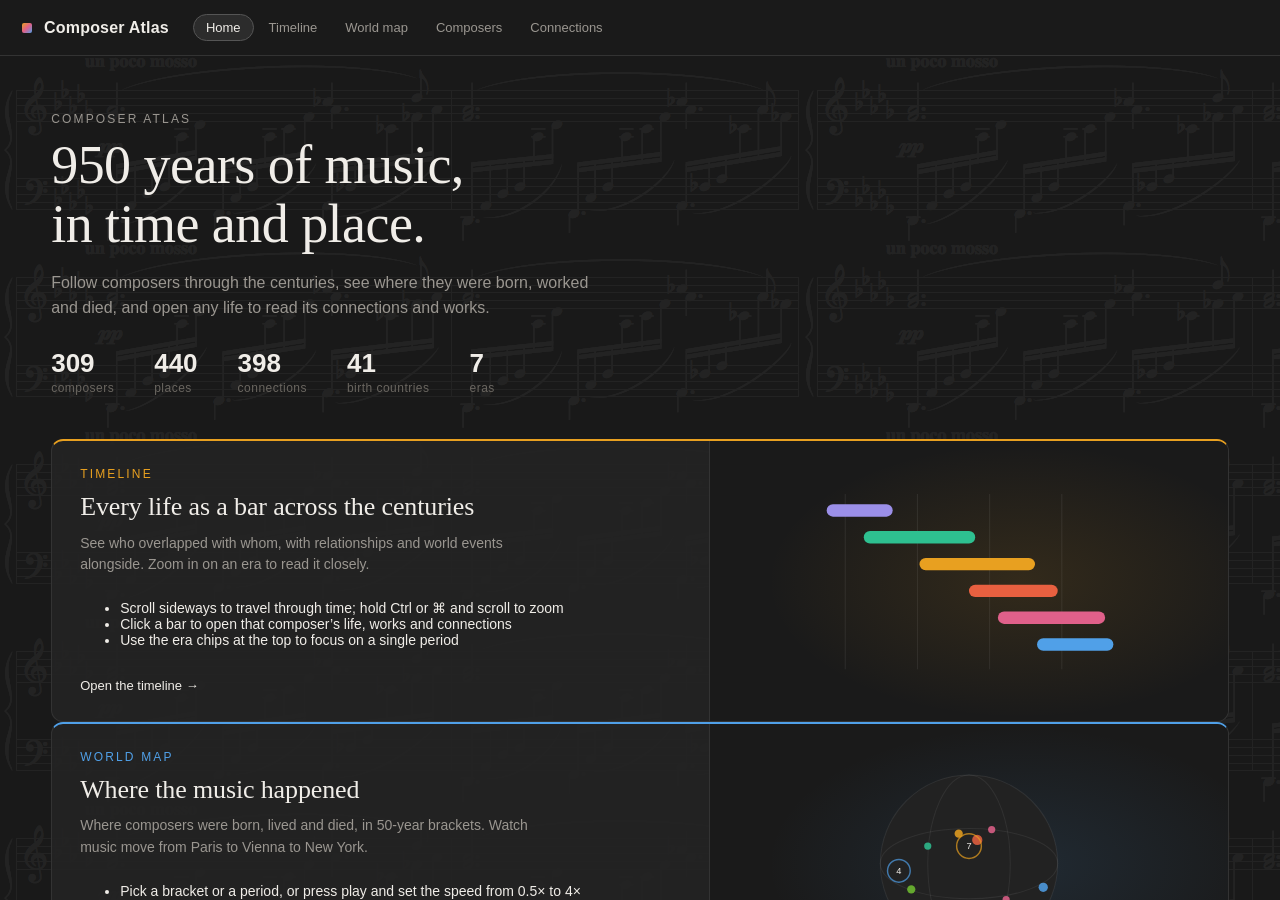
==== composer-atlas.html @ 07aa5b63 "Portraits: keep paintings/engravings (born before 1810) in colour, B&W only for photographs Co-Autho" ====
<!doctype html>
<html lang="en">
<head>
  <meta charset="utf-8" />
  <meta name="viewport" content="width=device-width, initial-scale=1" />
  <title>Composer Atlas</title>
  
  
<style>
/* required styles */

.leaflet-pane,
.leaflet-tile,
.leaflet-marker-icon,
.leaflet-marker-shadow,
.leaflet-tile-container,
.leaflet-pane > svg,
.leaflet-pane > canvas,
.leaflet-zoom-box,
.leaflet-image-layer,
.leaflet-layer {
	position: absolute;
	left: 0;
	top: 0;
	}
.leaflet-container {
	overflow: hidden;
	}
.leaflet-tile,
.leaflet-marker-icon,
.leaflet-marker-shadow {
	-webkit-user-select: none;
	   -moz-user-select: none;
	        user-select: none;
	  -webkit-user-drag: none;
	}
/* Prevents IE11 from highlighting tiles in blue */
.leaflet-tile::selection {
	background: transparent;
}
/* Safari renders non-retina tile on retina better with this, but Chrome is worse */
.leaflet-safari .leaflet-tile {
	image-rendering: -webkit-optimize-contrast;
	}
/* hack that prevents hw layers "stretching" when loading new tiles */
.leaflet-safari .leaflet-tile-container {
	width: 1600px;
	height: 1600px;
	-webkit-transform-origin: 0 0;
	}
.leaflet-marker-icon,
.leaflet-marker-shadow {
	display: block;
	}
/* .leaflet-container svg: reset svg max-width decleration shipped in Joomla! (joomla.org) 3.x */
/* .leaflet-container img: map is broken in FF if you have max-width: 100% on tiles */
.leaflet-container .leaflet-overlay-pane svg {
	max-width: none !important;
	max-height: none !important;
	}
.leaflet-container .leaflet-marker-pane img,
.leaflet-container .leaflet-shadow-pane img,
.leaflet-container .leaflet-tile-pane img,
.leaflet-container img.leaflet-image-layer,
.leaflet-container .leaflet-tile {
	max-width: none !important;
	max-height: none !important;
	width: auto;
	padding: 0;
	}

.leaflet-container img.leaflet-tile {
	/* See: https://bugs.chromium.org/p/chromium/issues/detail?id=600120 */
	mix-blend-mode: plus-lighter;
}

.leaflet-container.leaflet-touch-zoom {
	-ms-touch-action: pan-x pan-y;
	touch-action: pan-x pan-y;
	}
.leaflet-container.leaflet-touch-drag {
	-ms-touch-action: pinch-zoom;
	/* Fallback for FF which doesn't support pinch-zoom */
	touch-action: none;
	touch-action: pinch-zoom;
}
.leaflet-container.leaflet-touch-drag.leaflet-touch-zoom {
	-ms-touch-action: none;
	touch-action: none;
}
.leaflet-container {
	-webkit-tap-highlight-color: transparent;
}
.leaflet-container a {
	-webkit-tap-highlight-color: rgba(51, 181, 229, 0.4);
}
.leaflet-tile {
	filter: inherit;
	visibility: hidden;
	}
.leaflet-tile-loaded {
	visibility: inherit;
	}
.leaflet-zoom-box {
	width: 0;
	height: 0;
	-moz-box-sizing: border-box;
	     box-sizing: border-box;
	z-index: 800;
	}
/* workaround for https://bugzilla.mozilla.org/show_bug.cgi?id=888319 */
.leaflet-overlay-pane svg {
	-moz-user-select: none;
	}

.leaflet-pane         { z-index: 400; }

.leaflet-tile-pane    { z-index: 200; }
.leaflet-overlay-pane { z-index: 400; }
.leaflet-shadow-pane  { z-index: 500; }
.leaflet-marker-pane  { z-index: 600; }
.leaflet-tooltip-pane   { z-index: 650; }
.leaflet-popup-pane   { z-index: 700; }

.leaflet-map-pane canvas { z-index: 100; }
.leaflet-map-pane svg    { z-index: 200; }

.leaflet-vml-shape {
	width: 1px;
	height: 1px;
	}
.lvml {
	behavior: url(#default#VML);
	display: inline-block;
	position: absolute;
	}


/* control positioning */

.leaflet-control {
	position: relative;
	z-index: 800;
	pointer-events: visiblePainted; /* IE 9-10 doesn't have auto */
	pointer-events: auto;
	}
.leaflet-top,
.leaflet-bottom {
	position: absolute;
	z-index: 1000;
	pointer-events: none;
	}
.leaflet-top {
	top: 0;
	}
.leaflet-right {
	right: 0;
	}
.leaflet-bottom {
	bottom: 0;
	}
.leaflet-left {
	left: 0;
	}
.leaflet-control {
	float: left;
	clear: both;
	}
.leaflet-right .leaflet-control {
	float: right;
	}
.leaflet-top .leaflet-control {
	margin-top: 10px;
	}
.leaflet-bottom .leaflet-control {
	margin-bottom: 10px;
	}
.leaflet-left .leaflet-control {
	margin-left: 10px;
	}
.leaflet-right .leaflet-control {
	margin-right: 10px;
	}


/* zoom and fade animations */

.leaflet-fade-anim .leaflet-popup {
	opacity: 0;
	-webkit-transition: opacity 0.2s linear;
	   -moz-transition: opacity 0.2s linear;
	        transition: opacity 0.2s linear;
	}
.leaflet-fade-anim .leaflet-map-pane .leaflet-popup {
	opacity: 1;
	}
.leaflet-zoom-animated {
	-webkit-transform-origin: 0 0;
	    -ms-transform-origin: 0 0;
	        transform-origin: 0 0;
	}
svg.leaflet-zoom-animated {
	will-change: transform;
}

.leaflet-zoom-anim .leaflet-zoom-animated {
	-webkit-transition: -webkit-transform 0.25s cubic-bezier(0,0,0.25,1);
	   -moz-transition:    -moz-transform 0.25s cubic-bezier(0,0,0.25,1);
	        transition:         transform 0.25s cubic-bezier(0,0,0.25,1);
	}
.leaflet-zoom-anim .leaflet-tile,
.leaflet-pan-anim .leaflet-tile {
	-webkit-transition: none;
	   -moz-transition: none;
	        transition: none;
	}

.leaflet-zoom-anim .leaflet-zoom-hide {
	visibility: hidden;
	}


/* cursors */

.leaflet-interactive {
	cursor: pointer;
	}
.leaflet-grab {
	cursor: -webkit-grab;
	cursor:    -moz-grab;
	cursor:         grab;
	}
.leaflet-crosshair,
.leaflet-crosshair .leaflet-interactive {
	cursor: crosshair;
	}
.leaflet-popup-pane,
.leaflet-control {
	cursor: auto;
	}
.leaflet-dragging .leaflet-grab,
.leaflet-dragging .leaflet-grab .leaflet-interactive,
.leaflet-dragging .leaflet-marker-draggable {
	cursor: move;
	cursor: -webkit-grabbing;
	cursor:    -moz-grabbing;
	cursor:         grabbing;
	}

/* marker & overlays interactivity */
.leaflet-marker-icon,
.leaflet-marker-shadow,
.leaflet-image-layer,
.leaflet-pane > svg path,
.leaflet-tile-container {
	pointer-events: none;
	}

.leaflet-marker-icon.leaflet-interactive,
.leaflet-image-layer.leaflet-interactive,
.leaflet-pane > svg path.leaflet-interactive,
svg.leaflet-image-layer.leaflet-interactive path {
	pointer-events: visiblePainted; /* IE 9-10 doesn't have auto */
	pointer-events: auto;
	}

/* visual tweaks */

.leaflet-container {
	background: #ddd;
	outline-offset: 1px;
	}
.leaflet-container a {
	color: #0078A8;
	}
.leaflet-zoom-box {
	border: 2px dotted #38f;
	background: rgba(255,255,255,0.5);
	}


/* general typography */
.leaflet-container {
	font-family: "Helvetica Neue", Arial, Helvetica, sans-serif;
	font-size: 12px;
	font-size: 0.75rem;
	line-height: 1.5;
	}


/* general toolbar styles */

.leaflet-bar {
	box-shadow: 0 1px 5px rgba(0,0,0,0.65);
	border-radius: 4px;
	}
.leaflet-bar a {
	background-color: #fff;
	border-bottom: 1px solid #ccc;
	width: 26px;
	height: 26px;
	line-height: 26px;
	display: block;
	text-align: center;
	text-decoration: none;
	color: black;
	}
.leaflet-bar a,
.leaflet-control-layers-toggle {
	background-position: 50% 50%;
	background-repeat: no-repeat;
	display: block;
	}
.leaflet-bar a:hover,
.leaflet-bar a:focus {
	background-color: #f4f4f4;
	}
.leaflet-bar a:first-child {
	border-top-left-radius: 4px;
	border-top-right-radius: 4px;
	}
.leaflet-bar a:last-child {
	border-bottom-left-radius: 4px;
	border-bottom-right-radius: 4px;
	border-bottom: none;
	}
.leaflet-bar a.leaflet-disabled {
	cursor: default;
	background-color: #f4f4f4;
	color: #bbb;
	}

.leaflet-touch .leaflet-bar a {
	width: 30px;
	height: 30px;
	line-height: 30px;
	}
.leaflet-touch .leaflet-bar a:first-child {
	border-top-left-radius: 2px;
	border-top-right-radius: 2px;
	}
.leaflet-touch .leaflet-bar a:last-child {
	border-bottom-left-radius: 2px;
	border-bottom-right-radius: 2px;
	}

/* zoom control */

.leaflet-control-zoom-in,
.leaflet-control-zoom-out {
	font: bold 18px 'Lucida Console', Monaco, monospace;
	text-indent: 1px;
	}

.leaflet-touch .leaflet-control-zoom-in, .leaflet-touch .leaflet-control-zoom-out  {
	font-size: 22px;
	}


/* layers control */

.leaflet-control-layers {
	box-shadow: 0 1px 5px rgba(0,0,0,0.4);
	background: #fff;
	border-radius: 5px;
	}
.leaflet-control-layers-toggle {
	background-image: url(images/layers.png);
	width: 36px;
	height: 36px;
	}
.leaflet-retina .leaflet-control-layers-toggle {
	background-image: url(images/layers-2x.png);
	background-size: 26px 26px;
	}
.leaflet-touch .leaflet-control-layers-toggle {
	width: 44px;
	height: 44px;
	}
.leaflet-control-layers .leaflet-control-layers-list,
.leaflet-control-layers-expanded .leaflet-control-layers-toggle {
	display: none;
	}
.leaflet-control-layers-expanded .leaflet-control-layers-list {
	display: block;
	position: relative;
	}
.leaflet-control-layers-expanded {
	padding: 6px 10px 6px 6px;
	color: #333;
	background: #fff;
	}
.leaflet-control-layers-scrollbar {
	overflow-y: scroll;
	overflow-x: hidden;
	padding-right: 5px;
	}
.leaflet-control-layers-selector {
	margin-top: 2px;
	position: relative;
	top: 1px;
	}
.leaflet-control-layers label {
	display: block;
	font-size: 13px;
	font-size: 1.08333em;
	}
.leaflet-control-layers-separator {
	height: 0;
	border-top: 1px solid #ddd;
	margin: 5px -10px 5px -6px;
	}

/* Default icon URLs */
.leaflet-default-icon-path { /* used only in path-guessing heuristic, see L.Icon.Default */
	background-image: url(images/marker-icon.png);
	}


/* attribution and scale controls */

.leaflet-container .leaflet-control-attribution {
	background: #fff;
	background: rgba(255, 255, 255, 0.8);
	margin: 0;
	}
.leaflet-control-attribution,
.leaflet-control-scale-line {
	padding: 0 5px;
	color: #333;
	line-height: 1.4;
	}
.leaflet-control-attribution a {
	text-decoration: none;
	}
.leaflet-control-attribution a:hover,
.leaflet-control-attribution a:focus {
	text-decoration: underline;
	}
.leaflet-attribution-flag {
	display: inline !important;
	vertical-align: baseline !important;
	width: 1em;
	height: 0.6669em;
	}
.leaflet-left .leaflet-control-scale {
	margin-left: 5px;
	}
.leaflet-bottom .leaflet-control-scale {
	margin-bottom: 5px;
	}
.leaflet-control-scale-line {
	border: 2px solid #777;
	border-top: none;
	line-height: 1.1;
	padding: 2px 5px 1px;
	white-space: nowrap;
	-moz-box-sizing: border-box;
	     box-sizing: border-box;
	background: rgba(255, 255, 255, 0.8);
	text-shadow: 1px 1px #fff;
	}
.leaflet-control-scale-line:not(:first-child) {
	border-top: 2px solid #777;
	border-bottom: none;
	margin-top: -2px;
	}
.leaflet-control-scale-line:not(:first-child):not(:last-child) {
	border-bottom: 2px solid #777;
	}

.leaflet-touch .leaflet-control-attribution,
.leaflet-touch .leaflet-control-layers,
.leaflet-touch .leaflet-bar {
	box-shadow: none;
	}
.leaflet-touch .leaflet-control-layers,
.leaflet-touch .leaflet-bar {
	border: 2px solid rgba(0,0,0,0.2);
	background-clip: padding-box;
	}


/* popup */

.leaflet-popup {
	position: absolute;
	text-align: center;
	margin-bottom: 20px;
	}
.leaflet-popup-content-wrapper {
	padding: 1px;
	text-align: left;
	border-radius: 12px;
	}
.leaflet-popup-content {
	margin: 13px 24px 13px 20px;
	line-height: 1.3;
	font-size: 13px;
	font-size: 1.08333em;
	min-height: 1px;
	}
.leaflet-popup-content p {
	margin: 17px 0;
	margin: 1.3em 0;
	}
.leaflet-popup-tip-container {
	width: 40px;
	height: 20px;
	position: absolute;
	left: 50%;
	margin-top: -1px;
	margin-left: -20px;
	overflow: hidden;
	pointer-events: none;
	}
.leaflet-popup-tip {
	width: 17px;
	height: 17px;
	padding: 1px;

	margin: -10px auto 0;
	pointer-events: auto;

	-webkit-transform: rotate(45deg);
	   -moz-transform: rotate(45deg);
	    -ms-transform: rotate(45deg);
	        transform: rotate(45deg);
	}
.leaflet-popup-content-wrapper,
.leaflet-popup-tip {
	background: white;
	color: #333;
	box-shadow: 0 3px 14px rgba(0,0,0,0.4);
	}
.leaflet-container a.leaflet-popup-close-button {
	position: absolute;
	top: 0;
	right: 0;
	border: none;
	text-align: center;
	width: 24px;
	height: 24px;
	font: 16px/24px Tahoma, Verdana, sans-serif;
	color: #757575;
	text-decoration: none;
	background: transparent;
	}
.leaflet-container a.leaflet-popup-close-button:hover,
.leaflet-container a.leaflet-popup-close-button:focus {
	color: #585858;
	}
.leaflet-popup-scrolled {
	overflow: auto;
	}

.leaflet-oldie .leaflet-popup-content-wrapper {
	-ms-zoom: 1;
	}
.leaflet-oldie .leaflet-popup-tip {
	width: 24px;
	margin: 0 auto;

	-ms-filter: "progid:DXImageTransform.Microsoft.Matrix(M11=0.70710678, M12=0.70710678, M21=-0.70710678, M22=0.70710678)";
	filter: progid:DXImageTransform.Microsoft.Matrix(M11=0.70710678, M12=0.70710678, M21=-0.70710678, M22=0.70710678);
	}

.leaflet-oldie .leaflet-control-zoom,
.leaflet-oldie .leaflet-control-layers,
.leaflet-oldie .leaflet-popup-content-wrapper,
.leaflet-oldie .leaflet-popup-tip {
	border: 1px solid #999;
	}


/* div icon */

.leaflet-div-icon {
	background: #fff;
	border: 1px solid #666;
	}


/* Tooltip */
/* Base styles for the element that has a tooltip */
.leaflet-tooltip {
	position: absolute;
	padding: 6px;
	background-color: #fff;
	border: 1px solid #fff;
	border-radius: 3px;
	color: #222;
	white-space: nowrap;
	-webkit-user-select: none;
	-moz-user-select: none;
	-ms-user-select: none;
	user-select: none;
	pointer-events: none;
	box-shadow: 0 1px 3px rgba(0,0,0,0.4);
	}
.leaflet-tooltip.leaflet-interactive {
	cursor: pointer;
	pointer-events: auto;
	}
.leaflet-tooltip-top:before,
.leaflet-tooltip-bottom:before,
.leaflet-tooltip-left:before,
.leaflet-tooltip-right:before {
	position: absolute;
	pointer-events: none;
	border: 6px solid transparent;
	background: transparent;
	content: "";
	}

/* Directions */

.leaflet-tooltip-bottom {
	margin-top: 6px;
}
.leaflet-tooltip-top {
	margin-top: -6px;
}
.leaflet-tooltip-bottom:before,
.leaflet-tooltip-top:before {
	left: 50%;
	margin-left: -6px;
	}
.leaflet-tooltip-top:before {
	bottom: 0;
	margin-bottom: -12px;
	border-top-color: #fff;
	}
.leaflet-tooltip-bottom:before {
	top: 0;
	margin-top: -12px;
	margin-left: -6px;
	border-bottom-color: #fff;
	}
.leaflet-tooltip-left {
	margin-left: -6px;
}
.leaflet-tooltip-right {
	margin-left: 6px;
}
.leaflet-tooltip-left:before,
.leaflet-tooltip-right:before {
	top: 50%;
	margin-top: -6px;
	}
.leaflet-tooltip-left:before {
	right: 0;
	margin-right: -12px;
	border-left-color: #fff;
	}
.leaflet-tooltip-right:before {
	left: 0;
	margin-left: -12px;
	border-right-color: #fff;
	}

/* Printing */

@media print {
	/* Prevent printers from removing background-images of controls. */
	.leaflet-control {
		-webkit-print-color-adjust: exact;
		print-color-adjust: exact;
		}
	}

</style>
<style>
:root {
  /* Paper / engraved-score texture first used by the timeline; shared by every view. */
  --paper-bg: url("data:image/svg+xml;utf8,%3Csvg xmlns%3D%22http%3A%2F%2Fwww.w3.org%2F2000%2Fsvg%22 width%3D%22801%22 height%3D%22187%22 viewBox%3D%220 0 801 187%22%3E%3Cdefs%3E%3Cfilter id%3D%22d%22 x%3D%220%22 y%3D%220%22 width%3D%22100%25%22 height%3D%22100%25%22%3E%3CfeColorMatrix type%3D%22matrix%22 values%3D%22-1 0 0 0 1  0 -1 0 0 1  0 0 -1 0 1  0 0 0 0.04 0%22%2F%3E%3C%2Ffilter%3E%3C%2Fdefs%3E%3Cimage href%3D%22data%3Aimage%2Fpng%3Bbase64%2CiVBORw0KGgoAAAANSUhEUgAAAyEAAAC7CAIAAAD9mQYcAAAACXBIWXMAAAsTAAALEwEAmpwYAAAAB3RJTUUH1wQPBDEIoYMX%2FQAAIABJREFUeNrsnXlcU2fWxw%2BahICEfd93ASEoqFin2gb3pUat1lax1ZkWbGdGYaatpa22g1Mt1qliawu282IVrJZqhWmLVQFFrSsoSSHs%2B74ESIAEEsj7x4XrNRtJCBDg%2Bf6Rz83N3XLy3JPfPc95zqMnkUgAgUAgEAgEAqFVpiETjBJioVCs2xcoForFOnEQBAKBQCCQxpps8H98f%2Fv2iKioiIiIw5lCcdmB9esjoqKiIrZHHb4sJHwadTgtNzMhVE9PT08vcP37uS3SukJYlrZ9%2FfaoqKiIiIgDCafeX69HNjAg6wUe%2BJH95GRlmVHrA%2FUGD3LgZr3wye5VNw9sxz%2BKSmO3DLuL7FeIOpyWe%2FMUdpF6oe%2Fntovrh94Gbj%2FMbn%2ByS2ZCVKAemWxAJusFvn%2Fq3tBBhfdOvY%2Ftrbc%2BYntgYAKbr2ClkoMgEAgEAoEAAADJ1KY5J5GOGYIRz5NI6u7ib%2BO4EkkzK5lOsBWTMfQuLEUgdSARNyM%2BHN%2BSERMXzRxcjkwtlUgkPFYi9jbubnNddiwAANBTSgUSiYTHScY%2BSmRVZsdiu0WWipTtQoTLSnnqIpnEd4S3g9fMTQzDPohvFlTGMgAA6JGpAomkMj0SAOiRKc285oy4MACIy%2BHKXankIAgEAoFAIDCmusaSCFhhQxqL%2B%2FRbnkQikfDiGTAkbkQSUQ6TuLHUkTiJQwIrXSKRSOrSh9RNdKWkLob%2BRLpJJM2xdPw4Q8vMeIFEUpmCCTXGXZ6SXaTgxQ1eJDOjTiKRlA5pPWZGnUQieuoLNmfEYO9i73IlEgl3ULpB3F1uTjwTAIAZy%2BFJJBJJMgNiFKxUchB0RyEQCAQCgYHysUT4Eunptxj6xoMay92BBGKgPbXx0wcS9WILxtbWAADm1kMaq6CxmPUja%2FB4AABAtXYDAICsdE7Bnb0sAABm6DwqgMuKqOS42PjUuGC%2Bwl2K%2BdKnNsYukrl%2Bnj0AWD%2FDJLwluS5h4tcszrn2I7ZMJQMAkExNsLeX7hUDdvmpe32N9SIO%2FxiUxNsXYiZvJU3ZQRAIBAKBQAAAynlXGb6M%2BlIMpkuoXri4EfG5g3rJy8LgqU1pFFHX0yt8tu5%2BN2JdgICncBdDsoLz8nqVvQUAEHDbBpcsDZ86qjGQ%2Fdb8Ge9lPLl3s68DM61MKG9lh5KDoIaCQCAQCATSWKMNt7hicGkAj3qVtAmelm58wWBUKvW%2F11oIH5DJCnfpEWl8SWQKDCq31h6B9IfWjOt1OXGRjKH3Wccu5MlbWaDsIAgEAoFAIJDGAgAQwaDGGQrCDL3VVxaTMVZ6TGzX9uq7mBShL%2FSdFRQ%2BtOPTnYxuzv4LB%2FOlWHsTbw6qrPbCe5WGdEW7WBqodlVy3lLnLAsfusanjupmTzppbPxZmdfuo5m8ursxTACArLKSE3JWNvspPIgJuqMQCAQCgcAgTXUD0NxC6ZDKAkj96vhZC%2Fhhcyq2PjXjCnv5OseajMH30C0GEHcPKrCK5mYx0BQYL3XXvh9n74fUj7IAACDmaJgVyT4qOfzktpOQev5BS0SoKOtoKgBAdPo7Hkb2UXHMpD2pALB3sXVvcqovP2vzrmPJpQKFu0idl19yB7vI1FsF7REhBnV5%2BFt%2BRAi5cujTwjoh%2BKyNCoeTJwHOX3oQERB6%2B%2Fvz2DW%2Bs8ntChP2LN7PrDsUYh%2ByfCFzf2pq2HN0iyZ4W3rlHL%2B1%2FgoO4jE1G5FEIunr6xOJRNgrEXxNf3%2F%2FgDwkEgm2AABYiYxp06ZJvWILJBKJrBQDAwMSiYScGgKBQOgIepIpX%2Be9KvO465I92DKDSc9KZQGdEbbAwdBx7dycl8OHNBY9PHYbJO89OdhNBsxE3qUdNKLUYScY03dJHTwyMefojiAAABDnnj0UvG0%2F%2FlFsKufddT4AACDMPL5nyZ6TQ58wU1iJmwLMlO7y5LSn1hvvJFzkXyB5z9BFSr0dvOb23Pd3Bh9KBaADsADCYjlfvetD4yeEGu%2FKenJcenh82omtl5fLroxwIQHIP8gE%2B%2Bn7%2Bvp4PF5nZyefz%2B%2Fu7u7q6pJ9xRZ6enqEQqFAIBAKhbILvb29OvKNpk%2BfbmBgYGBgQKVS8VdsYcaMGTQajUajGRkZ4a%2F4grGxsZmZmZmZmaGhIXKLCAQCgTSW9hC2VzXxDI1trMyownY%2ByYymQTQA11hhiawzYY5VdTyysY29GVX6RHVcMZDMHVykPhHzW%2BqaeWBgbGNvRVVtl5HQXl%2FFFYhJBuYu9maD52lpASsrEr%2B9mcsTkY2x9XJXKjnI%2BNLf39%2FR0dHW1sZ9mk4CmKjCEAoVVk4lkUhGRkYzZsyYMWOGkZGRoaEhUbXIvurr65PJZAqFQqFQsAXiK4VCIZFI06ZNmz59OvaKL%2BCvenp6WEhM0Wt%2Ff39%2Ff794CKllkUjUqxhMDnZ3d2N6sXsI4rJYLAYACoViRsDU1NTMzMzCwsLa2tra2trKygp7tbCwmDYNZXMiEAgE0lhjo9MKTxn47gQAZjzrUkQAMoh24fP5LS0tLS0tzc3NUq%2B4qOrs7JRqzyQSydTU1MTExNjYWNGrsbGxkZERpqjwVwqFMtUs3N3dTRSgxGVMuRLp6uqysLDAJJednZ2dnZ29vb2dnZ2Dg4Ojo6ODg4O%2Bvj5qtAgEYoqDsje0pbBarqRdwhZTv%2Fr%2B3krHEBczZBXVEYvFjY2NDfJobm5ubm4mxpymT59uYWFhaWlpZWVlZWXl4uKCBV3Mzc2lXo2NjZFtVQQL2tnZ2an4e%2BF6C%2FuBmpqaSkpKmpqaGhoaGhsbxWKxtbW1s7Ozi4uLi4uLq6urq6uru7u7ick4DYwQt%2BSyePQgD%2BTyEAjEmIHiWFqSWGWXow%2F%2FZu5oDgAg4NYaMI7sW0dDdnkagUBQW1tbMwS2XFtb29DQ0NraijdFMzMzW1tbW1tbGxsbW1tbrHMKU1TYq5mZGdazhtBl2tra6uvra4eoqampqqrq6uqiUCiOjo5eXl7eQ5iamo72xfBzDxsHA0%2FyLrorEQgE0liICUx7e3vFEJWVldXV1ZioamtrAwA9PT0rKyu8U8ne3t52CExUTcF%2BuimFRCJpaGioqKgoH4LP55PJZEtLSz8%2FP39%2F%2F4CAAHNzcy1rLHaCMf34sR8O7tnMRD8BAoFAGguh6%2FT19VVUVJSUlFQ8DY%2FH09PTs7W1xbqKnJycHIZwdHS0s7NDKgohS0dHR3FxcWFhYWFhIY%2FHI5PJNBotMDBwzpw57u7u2tBYu0Jeeefu2cPI1FNK0GODf%2FGxwDj4GtmSKyKRSCwW48vEGitSC4Nz0g1VWpEqvIItyFZdkVpDpVLxATQ4%2BFtUkwVpLMTkp7%2B%2Fv7KysqSkpLi4uGSIqqoqAHBycnJ1dXV5GicnJ5T1jBghQqGwoKCAzWbX1taSSCQKheLl5bVgwQJLS0vNNBZAUA4vJwj1F040BgYGiKODOzo6iMtSlVaICz09Par%2Fx2HSR%2BoVGxGspHCdnp4eUXLJvmLDfjHRRnxV%2FcL09fXx4TiyC8bGxtjIHhz8LXLCSGMhdBE%2Bn19YWMgZorCwsLy8nEwmu7u7ezyNi4sLmYymKUSMEZWVlTk5OViUy8DAYO7cuS4uLupoLIDwZEHCVioypc7I6KamppaWltbW1jYFcLncrq4uqb8qfX194yGw4RqGhoZyFwwNDfX19bGYELYg9YqVVhn7WNHAwACmt7DqKlilPdlXrOqK3JIr2AKfz%2BfxeDwer7u7W8pKVCrV1NTU0tLSQgGWlpY2NjZjkBCJNBYCRQvY%2BUM0NjZ6eHh4E%2FD09FRxxBkCMTb09%2FezWKyGhgYKhaKvr%2B%2Fv729mZja8xgKITCk9OlXnJBh7GdHU1FRXV1dXV9ckj87OTlwNEEcEyw4QlgLlG8i1Nq63cDo6Orhcbnt7e3t7O7aAv%2FL5fEwA6Ovr28jDzs7O0dHR3t6eSkVPJUhjIVSmsbHx0aNHjx49YrFY2L%2BUt7e3n5%2Bfr6%2Bvj4%2BPr6%2Bvu7v79OnTkaEQE4ji4uKenh4KhUKj0ZycnJRoLAB6el3OSnuU46K1v%2Fb6%2BvrKysqamhpMTtXW1mKvDQ0NYrHYyMjI1tYWq7SCDRPGwUcNo3%2FxcXlK4XK5LUNg5QaJNDU1YSO%2BLSwsHB0dsVFKWFqto6MjlhaCfjid01jtZffulbQ70J8PsEe%2FzRhRU1OTk5Pz8OHDnJycgoICU1NTOp1Op9NnzZo1a9YsZ2dnVAoBMWkQiUTNzc1YT5CRkZE8jQXAiONm7kYl7NQFGxBaWVlZWVmJL1RXV5PJZCcnJ6wOLV6QFodGQxlwE%2FhuwisX1tfX42ULsbIsra2tNjY2bm5uWAE8fMHV1RXlkIyPxqq6fMB1FTYBXxiLdyYA3XqjQ0dHx%2F379%2B%2Fdu3fv3r2Kigo7O7vZs2fPmTMnMDDQx8cHjVJBTBHEYvFQaxevW%2F2Cq71Zb%2Fn3J7MAAMKTOQlbfZCJFNHS0lJUVFRUVIQNcCktLa2oqDA1NXV2dnZycsJfsQULCwtksSmIQCCoqanBqvPgr9XV1XV1dVZWVl5eXp6enl5eXjNnzpw5c6arq%2BsUnIBrTDWWuCqN7PqkOA0j9m7muyGomWoFiURSVFR0%2B%2Fbt33%2F%2Fvbi4mEajBQUFBQcHBwcHOzs7I%2FsgEJs3bw4JCXn77Uh22iE6cz8AI6M5M9QKGQYAoKamJj8%2Fv2CI2tpaMzMzDw8PT09PDw8PNzc3d3d3Z2dnlAWFUPH%2FqLGxESvlU15eXlpaWlpaWltbS6PRfH19Z82a5efn5%2Bfn5%2B3tPelb1FhqrJbjodZ7sohrwnJ4ZzQbRy0s%2BzHE8%2FZ5wVGfKdzf2N%2Ff%2F%2Fjx4%2Bzs7Hv37nV3d3t6eoaEhMyfP3%2FkxYQQiMmrsd4GgKq0912Zhxgx2Zn7Fk1BU%2FT09LBYrMePH7NYrPz8fD6fb29v7%2B3tjcUbvL297e3tUYNBaB0%2Bn19cXFxcXIyFSMvKygDAy8srICAgMDBw9uzZk29k1dhprPrL7zusOiS1MiyZc0ajcD2ffdyYfukuLzNkivU2SiQSNpudmZnJZrMHBgb8%2Ff0XLlwYFBSE6qAgEKprLAD%2Bqe3GO5PCWIIzAVPgOa2rqys3NxfLyORyuRQKBcvF9PPz8%2FHxMTAwQM0DMS4MDAxUVlYWFBTk5%2Bez2eyWlhYDA4NZs2bNmzdv3rx5Dg4Oo3XisZrAdMw0VvvxUHM8iEVnhrlVJKWyAMKSBWc0qVXDZycY08%2Fn8DJ1uZxgXV3djBkztFJ6pKmp6cqVKywWSywW%2B%2Fj4LF682NfXF92fiGHB4vPjNhOz7mosEBaeNfDdFpNRty90nGM2XC63t7dXu0%2FwAwMDHA7nzp07ubm5XV1dVCo1ICBgzpw5dDodTZSOkNYbYnFZWdnMmTN15GKKiooePXr0%2BPHjxsZGCoXi7e39zDPPzJs3z9DQUGuO8ca%2FnJ7v5UkOjraCGKPcZ3HVTVxghSfmJOwIAvHH7wd7Hkp6UJm41WeSZmBHRESsWrXqr3%2F9q2a7SySSBw8e3Lx5UyAQmJubMxiM7du3I3eAUIvXX399w4YNERERyBRSUH1eSGTCzmus6NBxruLw7bff5uTknD9%2FfoTH6evre%2FDgwe3bt1tbW8VisZeX19y5c1999VWURIUYNhzg4%2BOjI4WcSCQSFmQNCwvD1pSXlz98%2BPDf%2F%2F53X1%2BfgYFBcHDws88%2Bq8FkD0QuZpYAXKkUHhztMPYY%2BZbS278MKayUuB1BAAAkj1feYh7aldfCB5%2FRH0I9gfK3%2Bvr6srKyKisrxWLx7Nmz9%2BzZg4YBIhCjAG35nyOByWo%2FuHLiJr4PDAzk5OTcu3evp6dHT09v9uzZERERKGyJmEy4u7u7u7u%2F9NJLACAWi9lsdkpKSmdnJza51vPPP69pcZCWLy8Wjvbg4rH58xZX%2FlECAAD09I824SKHrE8DSH1U0b7IbNRFlqinngV5nSIAXdVYIpEoOzuby%2BUCwLPPPrtixQp0ayEQo4r1XAbAsXL%2Bu1YTLa2zsbHx1q1b3d3dYrGYTqfv2rULPYkhpgIkEmnOnDlz5szB3lZVVf38889CoZBCofj5%2BeHrVeTktk8iXjgzqhlHY3NbCqoKsIo0%2B5YSMh96ePwx%2FGn0AUAHa6JJJJLHjx%2B3t7cDwIIFC2bMmIHuIgRijPy1fWDkhLpgrKpCb2%2Bvubk5k8lEZR4RUxys1jy2XFpampaWRiaTaTRaSEiIandHUvDbq0Z1AtMxevTBxrxFb1j45HziwoQ9qSM8rGgiN47m5uampqa%2Bvj4%2FPz80rgeBGA%2FM3RjG3WJdv8ry8vKOjo7e3l4PDw8%2FPz%2F0syEQsnh6enp6egJAX1%2Ffo0eP9PT0qFSqj4%2FPMGLr5LboZSGjN4HpWIaX6Yvp1vgb9n8%2FOQkAAMaGml1DL4CXJQ2ELVUljTwgG3r5eEyIIdgDAwOtra1CodDExCQgIADdGAgVQTXhRuXxry31dnF7aIguTquDzekrFAodHBxQ0TsE8hIqQqFQ5s%2Bfjy1XVFRMmzbNwMDA2tpa0fbHNm9cMWoTmI6pxrI2HzyduCotbFcSAACE0V016ws1BjjpGVoCWUPjFRkxnF%2F36XjD6uvr6%2BvrU%2FJjIxCK0P2cwolIL9ADnXQuG0ssFguFQiqViuosIJCXGAlubm74E4u%2Bvr6CQpKsVWFfjdIEpsPXx5JIJD09PXieEJo8GIFAIBAIBEK5dgKA4SdoPHPmjFgsltpTTbjxDABGPE8ikUjq4hhPDkWPTpdoBI8VDwCRyRyJRJQaSR88XFiyQNn2jLs8yViyZs2aL7%2F8UoJAaAOsDeeo2YZXrFgRHx%2BPrCeRSDZt2vTZZ589tUrECQNmjjbcgkaOcZDY2NiXXnoJ%2FUCI8fISlZWVI2nAE5GEhITly5djXoCVGgMAAIyMZq0dHxc5w2gsPp9%2F9OjREVdbMZu9kg5AM4D2hPUOxCkLo159ftidhWU%2FBupFFQplP6FvXOUDQPIOHNRYjAAnqpI%2BgaH8LTabzS4sEyKZjUBMbcR1uUn0UC8asgQCMWUhBazbV5kaDZD17%2Fib2j%2B68o8PHjy4du3akZ%2FG0IQOWdvIgQAswlpm%2FIsq5E8p7mC2mEECAGipqcPeB7ormRNjQuZvIRCIkYioljJOYVWLCPqA7NDbL%2F0xJzUWtiUiiYVATHFc1kUnhh3auf8k%2B51F2q38rkxjNTc3nzp1qqCgYOSnsXDxBnhaYAEkHtiqmndTXNqKDNB%2B8z%2F7szDF9v6wwy%2BzshgMelYWCwAga%2F8n5zaf2eGDmhcCMfnUVWFm0idRO5Oe8jkmNDc68b0r83yluScyFgIx5aG9%2FEHyzqRtl36PDdDqBKbK%2Bgo%2F%2FfTTF1980WzERdjZP77vsGq%2F1EpGbPaOgBE%2BQDqImtgHnl%2BcCkCPTG6%2BFKF0QoxeAIhM5mRm5uD5W0kZuajHEDGxECETDI8wLSrYd4mUwAKAzrOfXy0kJJfSXHxcaKg8OgJ5CcTgBKb7r7G0Wy9PocZqa2uLj48f8VSy%2FLT3Q%2BmbD0mvpscmvbtoZEfWB0ha4Erfz4KYVE7e0a2YwFKcvAVq5m8hELoGyilUiaq0aOYxloIPOzoFyEII5CUQstCW%2FzkSDrHatXpQhc9wJ0%2BedHNzG1GRTHHV8U2u8mq5h929%2Fu5Ig3EiHgAAPTw7LW6RyxOlpLQ6iFr5WwiErqFiTuFTSUh9A1PMSOKyg8xjij92R7PPIJCXkPISpjaoDBvAKE1gKnfYoUgkcnBw%2BPDDD5WMSEQgEAgEAoFAKBJX8jXWL7%2F8AgBZWVkaloHhscLlnzSaI9Cw4IeKpa0UVQfhseIBwu5WsmLoAFj%2BFqqPhZh4lW%2BU1IQTPFkpzRKOaKpYSVCarNjphbMEo3VeQPWxEBPbS8DU8RJP18d6yn5xDGYGV5sOQX4%2B1pkzZygUyoIFCzRSby3HmfST0ivpYWEAUKNRLp5WOpg1yN9CIHQNhTmFSpOQ%2BFMnCYnqsSxW7p8IPTyjMi4AJWAikJeQjxlKVYShCUy1eEA5GksgEKSmpvr4%2BFCpmjik3IQ3iFVGAQCAmVp678zxDICkojoN5AzWwRxqYO1Kp9Ppvp4GoQfUVkV4%2FlalYN%2B6J%2FUanuRvIRATAAU5hcMkIdlNpSQkq3dvlSZGh%2BHvGWGRyRkcQV5CqAtSWAjkJRSxGKUqwihMYCpHY2VlZQkEAn9%2Ffw0OJ65KC94lleUefrf50joPKhhYMQHKWzWVyllZDMbQ82nW%2Fk%2FOFaq1t4GFd2R0cnNewiJpP6u4%[base64]%2BbNmwDg6Oio7rHEZRe3JT31s%2BXcOkh4fjTzWgNZD1gtQiGfzxeqV%2BdL9dJWqDoIYrIiP6cQpl4SEuriRyCQl9C6S2mrHoUJTKWS4bu6uqZPnw4A586dUz6bNAKBQCAQCARCkbiSjmOx2ez%2B%2Fn4AMDY2VlGWDdXUKo0mbBOZUop%2F0pyTzFB8HczYDIEq5RgEEgk3e7AnkhnfrHDjRGyTJ8lbAGGJHHVrPahJc0pMmJzvRvP%2B6Ciq3YDQDqLK9Mjo4WqODCUhSa3lZCSGST%2FC0pNZ3AlqCi3dtgqNqIG5QNXaDQp8hYl%2FqQC1ccQ4eolJ6Cjwii6%2FHPmLm3Sgjuw0e5GUS8nO51TytFPBQqFgOn36NLb%2B6tWr6rkSQc6TVCxGHP4bCzjJw8q9sETWcP5U1dJWw1UHke%2Bs747IWfOSn64GFhaTmFPZzMmIA4D1bx9%2BYqCUuMjwyJjEDB7yBIgx9C%2BKK%2BJEEiriTKT2OZoaS0Vzaaax5PuKf76xDgBi73KRo0DotqOYiI2z%2FYM5ivpBjX8RjJZLAUU1SD%2F66CPNNJaAk4hf%2BJCzkA5uKSFF8UMcHpoCgJhUjgrOl57NlUgkEk7i4PMiIzZb8fZxAOGlEomguZLFYrE4aj9M1qU%2F%2BYqM8DhW89ABmjNoAJv2Hpa1T1wOcp6IMaIyNVJJEBl%2FuphY7XP0NJaK5tJMYynyFbH73jABiMvhIkeB0GVHMREb5%2B0P5ij%2BXqb%2FrR91jSXdV9jc3IwtCATqFVkQiXqHIouxYSFm2GLZD4efmg56qP8uPJwptfvmL68oTIJXUNpKMWrNSziy4lviss9WYV8xLCWnLjNhd4AVFQD4ZZe3Wy%2FhA5hQyUMpdTx8J6FIDAjEGDBMRZwnI2hQ%2B1TLXJodXJGvOHfgm04AexMD9EMgdLnlT7zGKcx6%2FZNHij82GINEf2mN1dbWhi10dnZqdkTmX5YOKRrhvXS8Hgcj8W6lJDMnmQn0uJyEhEsiXmVKDEFpZebVKTKDwtJWSluETHUQZWhcfItfnwcAYfGVojObguwBAIT1Px7ebuy5KgkALGZ5WQ26ZVrQK8mRTOz5dUugGbqpEWPhYVSuiDMR26do%2FMylCYp9xSMAsJ7znAcVOQqELjuKCdc4OzKTOYo%2FpYb%2Bc6vd6LoUAJn49rp167D1iibag%2BHysWKy8XQpXvxQjnpG3WB3LiueAfR4PCCXHo1nwzO1EqZTd15CdfO3pL90aQoAJJaKJBKJRMTNTo4hdmgHLF6B5itEjGeGxThN3jf6fYUj7eLXurlguL5C5b4ieMVG1FwR4wXr6n8mpaMo%2FenPir%2BX74X2UXQpuEOQrtCHDSrUKI5Fxp7xTCjSx6RH7gq1H1xp68cAVm6dELC6WSujPqQfymIBAKSy6vhBPiMvTIFVB0kCgJhUjmp9i1jxLfAOpAOwQFnxLRkh7OIfDrDzjb82r7RI33voOuGj0L0XyOz%2FQ09ICI3D9y1lnMKqFhH0AdkhYB7Ws6QeVI9lbjOgolu2yYdnpE3oijhYF38JZA3N28WI4fy6T6aau3o2pHose84KbrSMirmU%2BAqP57e7GPeiFo8YL19BdlxA0gOxZLI5CuM%2F%2FRlA3r8w1fdIxu8bTUfdpciJY23YsAFb%2F%2Fe%2F%[base64]%2FE0AGOHbtWPzQGgWrLAMgvb5bZ283QQAvKUaN5CRXM7qQa9ZcPbRtKF8TGY5%2FZtyPIxconwJ8GQJqObyjM%2FfF4VETUgVOZfKTwEQqoSotmHmMp%2BLCiU6DxjTHOk%2FepNMOgeiicX0sLNhwdcynyFda2NiYAQ0OQkaNAjJ%2BvGD9HMQouggCVampKpVLHwaVI29Le3n7YOJZCaCGfJoenbju5i75%2FqeioBwkA7KPTM3IclqxyeIfFOxpAAwCaExN%2BLG8FwMb6cYtTAQAYcdt9xucPQIP8LQJPjceOHRwuBMAvu%2FyW5yo%2BwAtbtg82oMJzwZv3AACcPGZC56EpzhFym9Mo1g4YV57MMKi13A4FJVp01oaKfcVDQu0G5CgQU9NXjIKL0AmXIh3Hcnd3xxY6OztbWlrUvUafrUeSwwHgmOfOBGxnkn3oJW5ODPMY%2FdnjfAAAWnAog3X5MfaI1n7v%2FCEAAOah7UHj9MOqW3zraZTXbmDErZpjO9SAUNkbxHBPcqNaO2Cc0de%2B35dXokV3bajYV6QAACMOq92AHAViqvqKUXAROuBSpDXWzJkz8WUOh6P%2BNdK2JtTFhwGoMMvDAAAgAElEQVQk7bIOfP9evRAAwCxo3yWJ4N5b2JVYeC%2BArCo%2BALTc3L1gLwDEZn8TMk61NjQpvkVs6NymLIDEj%2F%2FiQgIQt988eyDQwGHz3iTs0%2Fi4nXi3Iyp7g1DhDqco%2Fiw86Z1QZCEC8rv4G9q7ddOGKvoK5CgQyFfolEtp7OgZkamlc8ZFIgODwcSor7%2F%2BWtPUTkF2%2FGBuZ2Rcain36Uyz0mQAiE8ZTHaPTi2dwDl1Ik44ADDCY2Ojpea9DovPQTmZCHVzNPXkPyuFZ1RqWK5lMOddJ7LUtTZVhZL5tZKSvnIx1NyGgznvIyiHg3wFYmx8hZOB1nzFk5z3yeIipHPeR%2BBSzp07qYGpQVF9LBKJFBQUdPv2bQAoKCjQVA9SF0Uk8JZuOfTPJYf2MI%2FtATozfFNokIelPr%2B1uSr%2FdwDYtXknAD0%2BOz1ikf0EFr4knxPNOY5v7Ny790lCHDM85s8Rr64LcpmqTwNaKOw0VbGaNm3awfAX9sanYu8ZYZGv74zYGOqDTPgUeBd%2FWpxMBNrYMSDo41C%2FnYeSdMuGyFcgd6FVX2E%2FK3CNAy0%2B9RbyFaPtUuxnBcYsC9DQpcjqr3%2F84x%2BDB2IwUH0sBAKBQCAQCLWQXx8LABYsWIAtsNlsFWWZulU94hnAiGehaC8q1oKQYvr06aWl2uw916m%2Bwru8UT9RUlLSn%2F70J413H8W%2BQgRyF1olJCTk3LlzWjmU7vQV3h2nvkIlnDt3LiQkRAOHgCFHYzEYjGnTpgFAa2trQ0PDKMg76uyVjKxbRUIkdCcRo1XYCTFJ6AXwsqSBsKWKzWazC8vQ7Y%2FcBXIXiEnvIuTUpLK0tJwzZ05OTg4AsFgsOzs7rZ%2FV0tEBkusF41gIA6FdJm9hpxHaBeWaDDFq04EhkLtAHgO5CF1lmty1y5cvxxYUdReq0WTkVXixDngWWJkV6El2sjCpCztp2PALM09tDyRbe9IXL1myZMmqJYvp1gaBZ9ntU7qhZGUxGEM9RFn7PzlXiCyG3AVyF6j9T2IXIV9jrVy5ElvIz8%2FX9Mj8tMPb9fT0yGS9wNCItKetQHP0o0NqbROqsDdZQMVanv4TSYsK9l2yM0m6M4S1jR5TOEVbfS8ARCZzMjNz8EScpIxcIbLYFGwKA3rIXSCPMUVchHyNtXDhQlNTUwD4448%2FNBRYUc8yh8rrsbJOMunmZwsJs28ZzHADKGxD83FNEqgeyxZayH0mDc%2BojAuYYt09KNdEUYRiFGcYREwcpjktVtBApqK7QO1%2FcrsI%2BXMEkkikFStWnD9%2FvqCgQCKR6OnpqXfU9sfHZMwRm%2FJ4675Fg29EwEPJWDrG7du3k5OTVdny1VdfxQefDmEV9OJ22uOHv90fnBtg4hZrYbPZX3%2F9tSpbrl%2B%2FHu9VB4CbN29%2B%2F%2F33MNB5I%2BGs4p1YR%2F7x1jtv7Jg%2Ff%2F7YfB0ymTx9%2BnTdMK2c6cDOnz9%2FIyttWItZkeH99993dHRE96mOcOHChYyMDFW2fPfdd11dXZ9eZwkAX0Ru%2FvuxlInuLq5cuXLp0iVVtnzzzTcDAgKIawoKCr788ktVPMafN76watWq0fsWenp6FAoFuYix01gAsHr16vPnz%2Ff09NTX1zs4OKh1UH5FQZasGXIK%2BLBosJ%2BdjHyUzkEmk2k0mopbyllLMfFftPrybZZQDCTS%2BMzcrp1bgkRS0Q76%2BvpPGYBCodFo4rZKJaV7rZ6d725Ok2%2FA0UHFP8KxamTS04HdvsQ2ELcPazEA0BmliBhs%2FCreJtgodVm27ov%2F22dnJ7q7UN0Osl8SczWqeIzRFkAzZ87s7OxELmJMNdayZcuwhfLycnU1llwYofPQDPK6zPz587UQXCGRqKSJbQdfX9%2FY2FgNdgwJCQkJCfm%2F%2F7yleJPwjKsJAVM3fusgamIfWDc4Hdi1o1utANavX78yoOfz%2F6Yji00s1q5du3btWuQunnvuueeee06zfb29vWNjY389%2FT5q%2F5PYRUxT9IGdnZ2%2Fvz8AlJWVqXtQAxPZ3BzGu5vwinPiyzE7s4D5rBea8RQx2agXmMwxlffBVM01wR%2F4AZIWuNL3syAmlZN3dCs%2BXTrVYxndBFkMMUXhTnN0NUTtf9K6CGUPEUuXLv3jjz%2BqqqrUPqjHwhg67B%2FKyGJExh15%2F60gK%2Bxc4nun%2FrrqECs85XwQimvpOqhYkQZ2mDFrBXO3O03n5ssbX5RNB2blE7p6ZkdDStYjZDHkK6aeHYwd6cEfMXynuseYpC5CmcYKCQkBgLa2NvUPa7%2Fveg73%2BWAs8Z3xp2fdqIL2FmFT%2BZ3Th5iHUoEenRq3yQe5JV32FIWZSZ9ESQ2UpSezrm8NMEN2GMYOZNqOg2d2xCRO9FwTLWJg4R0Znfz%2BwSfPpk9bzGjuypd%2FuHIfWQz5iqloB5IB8hiT1UUou9Lg4GAAaG%2FXqMCXWdDRPN72tLMJx77avzl4%2F5MmF5aY8cGOUCSwdBlhWlSIvIGyrG30mCDRUR8SsoMKdpj4uSbadDQuK48eHHYjZDHkK6awHaZ2%2B5%2BsLkLZ9Xp6etJoNA01FgAALWhdRMK6iDh%2BO58vEAEYGJibmaHwv64zfCUSGrLDFLIDAoHuEWQHhGZMU%2FKZnp6eq6trX1%2FfCM9BpZlZ2dvb29sjgaXLJCcn29vb29vb%2BCmbSuy3td72P%2FzwwyS2w5UrV1S0w4kTJ1CzQUxNPv74Y1XuEXt7%2B9zc3ElshxMnTqhohytXrqBmMwUZJu5mbW2NytJMEZYtW3bhwoWusrTl2z9VtI3nG5%2Bd3hns6ek5ie0wb968CxcudJelLRvODi4uLqjZIKYmO3fufN5HzHjlE%2BX3CAB4e3tPYjts2LBhlkWDKnbw8UEZMkhjyUClUo2MjJCZpgLW1tbW1tYxF5Q8kIVfPP63ST%2BW2MzM7Jlnnkm4kTjF7YBAKMHFxcVG7IfuEXt7e%2FN5yA4IhUxT%2FrFAILC1tUVmmjqQLTwDUXknALL1LI8ZyA4IhOIncI9lQchXAFA9li22RHZAaKSxGhoavLy8kJmmEkZ%2BS9cmRofh7xlhkckZHEFeQqjLlPIWNJfgBcgOCIRirPxXbdiwiD7l7xGr%2BVtfDw3yRr4CIYuyvsLe3t7S0tJ58%2BYhM00tUHmnwZvDENkBgVDuK%2BYs23QxM2eq3yMUU99nlmXcy0e%2BAqGGxsrOzp4xY8acOXOQmaZk00DFipAdEAh0jyA7IDRHWV%2FhuXPnNmzYQCaTkZkwhFWZUesD9fT09ALXn2XzAdozEw6sDwzU09MLjUgoEwKAMDMhKlBPT09Pb%2F37Z%2FkA%2FMLMAxGDmxzPrEI2RCAQCARiqghvRR80NzefO3fu5s2byEYY4vrLIa6rWAwGHYDFSt1GN94GAAB0Oh0Ask7u%2BmeQ167Of6%2Fam8Vk0FlZrNRD24wPDW0CAJC1Z8nOOdzMRWgibAQCgUAgpgAK41gff%2FzxihUrgoKCkI0AAKD%2BkMMqiL0r%2BvWI25OVjBSOIC%2FtLUxGpe5asmqv8V2u6MAWQhJodApPkndgMHM661FFOzIlAoFAIBBTAflxrBs3bpw%2Ff%2F7x48fIQBhlP%2B7dDzHcd0OqzkakDq2MzT6%2FyYdalVYFACwWAEDs3TMhZqURu5KGFFbs%2BYObaFB1l4VMiEAgEAjExEAoFBYXFxcUFJw4cYLNZmtTYzU0NLz22mvfffedk5MTMjQAgLjs8OakRI7ADKo%2B23ZySD%2FFv7HICoCflXJoaE3cmyG0%2BrTTQ1tA3KE3rACE7KxDSGMhEAgEAqGriqqkpCQ%2FPz8%2FP7%2BgoCA%2FP7%2BkpGRgYAD7dNq0aVrTWHw%2Bn8lkxsTErF27Ftl9yEgeJ0QiEonUfu%2F8kJ6CyMiVZgDCwv%2FtHApaMdczaNCeeOzJJmuCzQCEFw%2FvHFrDfNYLZWMhEAgEAjFu9Pb2YjGq%2FCGIikoWKlXzOmdPaayOjo4tW7Z89NFHa9asQT%2FDU2YikQD4qYf2Dq2gMwJdAIQXP9mG66fonQHiwlN7soa2iFzhQQJh4cVteM9hXHQQmn0dgUAgEIgxVFTl5eVSMar%2B%2Fn7Vj6C1OFZjYyOZTPbz80O%2Fiiziqt924qlYwCqsrvLOS8D1U3T6VyE0SEs4%2BmSLiuKyFtf%2FbhkSYfSYxN0hk8wmIpGoqKiIxWKxWKzTp0%2BbmpoeOXIENRUEAoFAjJeiKikpwbTU3bt3AcDCwkIikah1EAqF4uXl5efnN2vWrI6OjqysLO1oLB8fnyNHjqxZsyYpKQmNKJTizumviG%2F3LnbFg1rhiTkHV9pDS%2BaxY4TEq9Q9nk80WXjO9X0uE98IDQ0NLAIcDkckEuGfGhgYoHYyErq6ugYGBtrb0eDTMUUoFNbW1lZXV9fU1KSmpqIq3QjERKGvr08qj6q4uFgqRjWswKJQKJ6enrNmzZo1axamq2bOnDl9%2BnTs0%2FPnz9%2B5c0c7GguTWYmJievWrbt69aqvry%2F6CQfh5%2F5n%2F5CSZcTXXVj5%2B5nTtyu4YGC34pWwlQH2AMC%2BmIhr3bi7dUz4%2FXTqba4A7AJXhIWttJ%2BAflsgEOTn52Nyis1m5%2BXltbW1Kdne0dERtRTVqa%2BvLyRQVFRUXV0NAIWFhXPnzkX20S4SiaSxsbGmpqZ6CHy5ubmZuKWZGUqaROhi660coqKiorKy8v79%2B0lJSVu2bJlqikoqj0osFqt1EExRYVoKw9vbW%2BrJqrW1FRdtWVlZdXV1WtNYABASEvLRRx9t2LAhJydnxowZqH0DQNlvZ%2FCYVHTkSnszl027920ibiEu%2Bz%2B8ZANEM0PsXWDTvpBNE%2Bs2rqysvHXrVkFBwUsvvcRisZSnAcoykk7rSR8pKS0tLSoqIoqqrq4uuRujm24kcLncjo6O9PR0ooqqqampra3t6%2BtT5Qjm5ubIjIjxcsItLS24isIXKioq5LZedbvAJhYikQiPUf3222%2B%2F%2FfbbBx98oK6iAoCZM2cGBAQQY1RSiqqtrQ0XbQUFBSwWSyqaYGxsrE2NBQBvvPHGhQsXPv74488%2B%2Bwy1e4D6sweODS2Hv7JcTqdfS%2FZZfIuwxFcnRLdgZ2fnH3%2F8gXf8sdlsPp%2BPfVRZWTns7tOnT%2Ffw8KAPcfHiRUtLS9RWBgYGBALBzZs3iYqqoqJCdbVqamqKzDis862rqyOqKHy5s7MTAFavXq3xwUcyhgghFz6fX0%2BgtLQUABobG6eynG1tbcVU1JkzZ%2FLy8tasWVNZWVleXi4UClU%2FiKen5yRTVMQYVXFxsbqKikwmE2NUdnZ2ixcvzs3NNTQ0lFJU%2BInYbHZra6vyw44kSV1hD9aRI0fmzZu3Z8%2BeqdwBJBaLxWJx04Ok%2FUN5VvTINa7UpzcRisWipu%2BP7x9aQ9%2B8yEEHv0t%2Ff39JSQlRUakipIhYWloGBATgomrWrFnEBKyrV68Sc7OmTgspLy8vLCzkcDjFxcWFhYX3798Xi8UXLlxQ91BGRkZeXl6PHz%2Bm0dDo06FHl5YWqXAUttDY2KhWhFUJZmZmTk5Ozs7Ozs7OTk5Ov%2F%2F%2Bu5GREbK8uvT09DQ2NmISqq6ujqioamtre3p6ZHdRS0xMXNra2qqrq2XjUt3d3cTNfv31V3WPrKenR6FQJq6iKi0tlcqjUvcfhEwme3h4SOVREWdYbmlpAYDbt2%2BXlZXhMaphFZUsI%2FHJCjWWv79%2FaGjol19%2B%2Bemnn05RtyHMXW4QLDWcgHWMaXwMYnO47waZAQD7%2BHL6HulNmJ7GQI%2Fj5e0e37%2FKlpYWTEthoio%2FP18tp0ahUHx8fDA5hUkre3t74gY8Hi83Nxc%2F%2Fv379wMDAyd3i%2Bjo6CBGp4qKikpLSzVTlg4ODjNnzvQhgJX8JZFIUy0fqKenp7m5mc1m%2F%2Fe%2F%2F5WKS2nrb1hfX9%2FR0RFTUbicwhakFNV7773H4%2FGQZpKlr68PV1E4Fy9eBICjR49qMFBjkj1L9Pb25uXlEYUUFpfCOwc0hkwmOzg4uLq6urm5ubq64gubNm0KDg6eKM%2BisjEqdT3ntGnTvL29iXlUUooKALhcLjFGlZeXBwDLly9X97mLqNvodLqVlZWS310ikSgJfivLxH7ttdfeeeedQ4cO6enpTUWnQg1K5XLlRioNhv4FA8JTudvlbUIyGGP%2F0dfXx%2BFwiIP%2BGhsb1f3XDwgI6OnpEYlECQkJPj4%2BxObb39%2BPl2nAkA2DjaTTWtfAuvwuX75MVFTqmnSwHVGpnp6eUopK6q9dIpHU1NQUFhYODAx0dHRMvpupv7%2B%2FoaFBKhyFLeCpD0lJSSM5hZ6eno2NjaGhYWdn56uvvkoUUtbW1nKdGFbcmXg9165ds7a2npoqqr%2B%2Fv7m5uV4GLC7V2tqq3ewffNzWxILP51dVVUnFpVgsVn9%2F%2F7fffjtCg2BaSkpOOTk5yaa6SiQSsVgsN0CoC4pKKkZVVFSkrqIikUjEGFViYuLzzz8fHR1N3Ka9vZ2YR8Vms6XGr6ioqIi6LSAgQC0PUFRURKfTNYljAcCyZcswvz9lBxjSho0oUGlm45S8UVtbS1Q8RUVFanVdk8lkIyOjjRs34n1%2FWG7EoUOH2Gx2QEBAS0sLHqNSMQw2cet9dHd3FxUVEWNUf%2Fzxx8DAwKpVq9Q9lKGhoZGREZPJxEWVm5ublIvs6enJy8uTConh7nJCx1Ha29vl9u7V19drkKyqKP4hG45ycnJycnKiUCjJyclff%2F31559%2FTpTLjY2NcuWdXI88icccSCSStrY2qb48XEg1NTVpqweW%2BE9pY2Nj%2FzSmpqYvvviijj%2BSdXd3V1VVScWlKioqlI%2BtVjEeY2dnhwuphoaGe%2FfupaamOjs7y60bgmduES%2BjoqJCKBRicRpdUFRSMSoVx5dIKSqpGBWxJ%2FSnn34SCoXYkCw8j0oDRWVhYeHj44PHqAICAmxsbEYS2mhqahrmqynXdy4uLnfv3kVFHHThhsfy03Hdo1ZwXk9Pz83NDZdTAQEBaWlpd%2B7cwR%2B8%2Bvr68vLyWCxWenp6SUmJvb19Q0ODWldob2%2Fv7u4%2BIYxZV1eHyRpc4tTW1mrwjE4ikdzd3fHQ1MyZM319fU%2BcOFFUVHTyJD5rJTQ2NkqdrqqqSsnpLCwsdNyAvb29NTU1skKqpqZG0WBJDWzr4OAgK6ScnZ0VjQng8XjFxcWPHz9ubGz84IMP8Aurra1V6xn6mWeemdC%2BoqOjo14xWk%2Ba1NPTs7KyklJRDg4O2IKNjY1sBBHrPtORYcgCgUA2X6qyslKD%2F29Zy9ja2srGpVxcXIhdBElJSUVFRe7u7u3t7bKXUV5eriRYNfZ5BWKxGMttIsao1FVU2HipWbNm5eXlPf%2F883v27PHx8ZHKLeNyuRwOBz%2FRrVu3fvjhh5iYGLVOZG5ujikqPB4mlfEyQs6ePfvyyy9rrrEAwNnZuaioCEmcsX%2FcLC8vJ4apysrK1BIBpqamAQEBeIp6QECAVOcUn89vbGyMjY3Fjl9YWKhWmMHQ0BB7CMCOHxgYOOwQoZ6eHuLgjjFTAyUlJXisSHnRhGFNSuzvmzlzpqenp1Q2QF9fX3Nzc3V19aFDh7DTcTgcdeNSOpJzLZFImpqaFIV%2FtNVtZGlp6ezs3NjY6OrqumHDBlxO2dnZyf0PFolEFRUVsvKuurqaaOeDBw9qfElSvn5c2q1yurq6GhoapPrycAQCgdbPaG5ubi%2BPzz77zN%2Ff%2F%2BOPP1bUhFpbW2V1Xk1NDQB0dnaO5bjC3t7e6upq2YCQZgkAsv7QyMiIwWBIKSp9fX3ZjTs7O4mXcfPmzcLCQhqNpoFfUiX8IZFI%2Bvr65F7JsPT390vFqDRWVMQYFa6oVq5cOX%2F%2BfDqd3t7e%2FuDBA%2BKJ1H3IxxSnr68vHqOaNWuWdhWVFGw2m0KhDDsMeRiNRaPRamtrkegZbdrb24kdc3%2F88YfUqBPlTJs2zdDQcM2aNXikytnZWSoMdv%2F%2BfaJow8Jgv%2F%2F%2Bu4oPZK6urnQCnp6eaj2GikQiLpc72v9VLS0tUlU91SqaQLSnubn5wMDAq6%2B%2Biosq2ZAyl8vFz4WNKywrK8NKDGdnZ6v1vOvk5IQLuJHErjWAz%2BfLFVKqF5QaFgMDA1w8ScWlsKGpW7ZsCQ4Ofvvtt4k%2FpWyx0JqaGu2OKCReDL7s4OBAvIxxKeXQ29urJBY1Gr3JNBpNropKTk4WiUSKMo1mzJjR19dXUFAgN4VLix3Earmampoa2YBQfX39yB8MLC0tZeNSrq6u%2B%2FfvFwgEX375pWxgtby8nBgnKy8vx8qLjDDKa29v7%2Brqig2UUU5DQ4OKUqO%2Fv182RtXb26uuonJ3dyfmjPv4%2BEgpvPb29ocPH%2Bbn53M4nOrq6piYmPr6eg3uX6kYFfHOHW2EQuHXX3994sSJ4X%2BsYdvrpMzAHV%2FEYjGeP45JK%2BzBTnWsra2Jiuf69euZmZnnzp3DH1zKysqIxy8rK1Prn8nExIRYpkE2DKYuDx48WLhwoXZtiBVNIKLZLDQUCsXf358Yo%2FL29j579mxycvLRo0eJ3kfqdBqMAcYeeb28vKRCYqOtPrGCUnJ797R1g2NZJrhYaWpqevjwYVJSkrOzs6LCad3d3YWFhdXV1eXl5W1tbRwOB7sw7Y4oxFK1pOSds7PzsHlX2PDyMeg6%2FOmnn3JycogChcvlav0sBgYG5ubmjY2NmzZtku3aU2SNX3%2F9tbGxsbi4WK7aw55hDh06pFlgWCvfi8PhnDt3DldUdXV1I1fhZmZmmH7Cuvbc3Nxu3bqVn5%2F%2Fv%2F%2F9T24zbm1tbWlpOXHiBFHYaSVzC9NSUsLOxcVF9REDLS0tw2qslpaWpUuXaqyoMC3V1taWm5t78%2BZNKUXV0dGRk5NDjFFpoKhMTU2lYlRjqahkiYqKioyMVGU44DAai8vloqrHI6exsZEYpuJwOGo1ZX19fT8%2FP7yGQmBgoNTAh6tXr7a1tZ04cQIPg6kVdp4%2Bfbq3tzd%2BfDqd7uKizSqqlZWVI8wj7ujokEppKisr07hoAq5sfHx8Pv%2F882XLlv3jH%2F%2BQegDFOhE%2B%2FPBD7HQlJSWaBXVsbW2Jp%2FPx8XFxcRnJQF2xWDx9%2BnTVj7Bnz54LFy40NDRoK%2FxjamqqKPxDzNhNSkqqqKgICgrq7%2B8nJm8RFZ62lAQ2olBWRTk5OSkaUagKaWlpGzZsGAP%2FcOLEiYyMjJEfh0Kh2Nra2ivAzMyMxWItXrwYfxgjPpSXl5cT%2Bx9xsBstMTFR62EzbeVj%2Ff777%2Bqm6RAfJmXjUm5ubrJ1JcrKygoKCgoLC2V7G7EiTADwyy%2B%2FaNyAscwtqfCYVOaWBhQVFSmpO4AjEAhYLJYqmk82RoUHek%2BdOlVcXCwQCHJzc4nBMA0mojExMcEUFX4unarT%2BcUXX8yePXvmzJkqBR2Vf1xVVYWKd2vMO%2B%2B88%2BjRIxaLhd%2BEqouqpUuX4mEkqdmUxGIxVksNBwuDqT5vpbW1tYmJiUQi%2BeCDD7Bqopr11quCRCL57bffIiIiNPAOR48exSTOsGM3FJnRy8uLGC6SLZrw9ddft7e3X7lyhSjg8MesgoICtf7hPDw8pFLgtT54qrGxUS13U1xcrIGPo1AoxPBPU1PTjRs3fvrpJycnJ0VljbhcLjE8duPGjfz8fBcXl7q6OqkpWjXG2NgYuySpuJSjo6PWizH%2B73%2F%2FCwwMHJu8bNVTgqZPn25tbY1pJgMDg4sXL3799dd4jrmlpaUiQSkSiWpra9lstkgk%2Buqrr6RSuEYjbGZoaGhnZydX7Tk6OioJ3AqFQrX6Z1XpBKDRaFg4ClMwhYWFBQUFP%2F%2F8s9xYGpbEKSWk8vPz%2BXy%2B3DiWWlrK2tpaNi7l5uY2StVEc3NzX3nllWE3k5vgjykqqTwqqZ%2Bms7Pz0aNHmJa6cuVKSUmJBmn4uKLCz6XLlc%2FT09N%2F%2F%2F3377%2F%2FXsXtlWms%2Bvr6lpYWNLOHxhw%2FflyV4IeRkZG%2Fvz%2BuqHJyctLT03%2F%2B%2BWd8g6amJmJ99oKCAnXDYL6%2BvsS%2BRRsbm88%2F%2F%2Fz27ds7duwYbSN89913a9as0ewJLCEhQfXtraysLCwsWltbo6OjMYkjWzRBIBDk5eURU%2BBZLNZPP%2F2kweVhI1aIisrDw2O0S%2F50dnaqWxEnPz9fuceXG%2F6RGg72ww8%2F5OXl%2Bfn5YRMvyp3ERm4GoQYFGLGKi3J790xMTMbmzr1%2F%2F35%2Ff%2F%2BYTVRC7DrR09OzsLDAx%2BVJYWNjg7cxDofzv%2F%2F97%2FXXX8feDgwMNDU1KUrhIg5T%2BOtf%2F6qVy1YSNnNwcND4j4PH46mlsSoqKojCTm6%2BlNRYXUxlzpgxo6ysTDYu1dDQoK3MLanLcHNzG8v0vuzsbH9%2Ff1W2xP6npGqm%2B%2Fr6Sl0tj8d7%2FPgxMUalQbq2sbExHqM6e%2Fbsiy%2B%2BKFX1Spd5%2FPhxTEzM1atXVd9FmcbKyckBNEPqCJCb7zlt2jR8mj%2Bsb87d3Z34f8ZisXg83nfffYfrKnVHETs5ORGPLzsF5pjB4XC6uro0eyiprq5W2GpJJA8PD6mqnmZmZikpKZ999hne8YcVTSCmwCsvmqAkeODm5kY8na%2Bv77hUWLh58%2BbatWvV2kUgEOjr63t4eMgN%2F8iNX0okEqygFC6k7ty5k5%2Bfb2Nj09LSoq0RhVZWVnLLXCkaUThmlJaWpqenf%2FTRR2N2Ricnp5dffnn79u329vZ2dnZKQhptbW24bHr8%2BHFfX9%2BGDRuwFK7GxkZtxQuJLZ9KpRoYGCxcuFBWSKnSCaUuEomEx%2BOpVQTSw8MjICDg22%2B%2FdXV1lbujWCyWElK3b9%2Buq6ujUqkj70A3NzeXjUu5u7uP%2B1hUkUh0%2Ffr1%2Ffv3q7Kxra0t1vJlFRUxj2okigqPURHz9K9cuTKBBEZZWdnWrVvT0tLUyk5W9tf78OFDGI8KHJMG7AY2Nzcn5o%2F7%2B%2FtL3X7V1dXEjr%2FCwkKJRHL37l0Vz2JkZGRhYSGRSN555x3sFDoSeuzt7T1y5AixUpRa4GN3TU1NiflMPj4%2BHh4eskUTOBzO%2Ffv369zJ9QoAACAASURBVOvrX3vtNUxUaTb8ytjYeObMmcTTeXl56cK8YA8ePNBgKPLs2bM3bdokt6%2BWx%2BNhQSmpuFRdXZ3c%2BKtaY13xuILc3j18RKGu0dTU9Omnn8bHx4%2FlSS0tLefOnYsl1%2FN4vPLycrllQhsaGmQD2JcuXRrJqfX09CwtLRWlcNna2n744YdtbW1qRZRHAovFUnf%2BXSy8N3%2F%2B%2FP7%2BfrnVGWpra0euPqlUKoVCCQ0NlYpL6eyMQMeOHdu%2BfbvqYhoA7t27R4xRqTsSCztOcHAwMY9KaoT7xKW%2Bvn7t2rXx8fHqhreVaazMzEwAmMpzQo%2F8KTArK2vRokXElV1dXXfu3CH2%2Fak1lBfrIyd2%2FLm7u584ceK3337729%2F%2BplNff%2B%2Fevbt379a4%2B8zDw8PDw%2BP27duytQza2tqkUuDLy8txN3r69GnV%2F2CoVKqTk9PKlStxUTWqJVU0RiAQ3Lhxg1jdQPXv2Nramp2dLVudYeRjyPF2jo0oJAopNpv9888%2Fq%2F6ooAu0tbW99dZbJ0%2BeHOO4b0VFRWxs7KefflpfX6%2BBkB0WU1NTPIXrypUrR44cwVWUnZ3dCLOqtUtLS4u611NUVJSTk%2BPh4VFTUzPyCqs0Go0Yl8LGFbq7u586der69eua5RWMPXl5eQKBwM3NTa0H2gULFqhrK2KMqqCg4JdffsFkwySjubl5%2BfLlH3zwwXPPPafuvgpdCZ%2FPx%2Fyjh4cHUkuaMW3aNGtr6%2BLiYmJ99oqKCrV6W8zMzIg1FPz9%2FSfEXB9nz561tbUdySzRFhYWRkZGlpaWpaWlUopKs6IJBgYG3t7exAyqmTNnbt%2B%2B%2FU9%2F%2BpPUuEId5N%2F%2F%2FndUVJQGOz569Eit7AHlTVFu757UiELcgejUn%2FewdHZ2bt%2B%2B%2FYsvvhj7XuCOjg7Nyo7gGBkZKYpFOTg44Fk1LBYrOztb1x7GiHbQoPOuubm5vb1dXQNOnz4dS9mU6ubT%2FVkWVHke%2B%2Bijj1RPyoahLpdh25jUWD%2Bp4eeajUzSfVpbW5csWbJjx46wsDANdleosbKysrB0ookyQYoOIhaLZ8%2BerValHxKJZG1tPTAwsGfPHkxXTcQ44h9%2F%2FHHmzBmNRzJjYHLK0NBwhEUTcEU1wqIJ40hSUlJQUNDYjPDV19d3dHSUElL5%2Bflnz57FkgcmJR0dHS%2B%2B%2BGJsbKzOPlJSqVSpYXoSiWT%2F%2Fv15eXkODg4622OlFmlpaaoMglP3ycrFxUVKSGVlZWVnZ4%2FQQeksUVFRUVFRI%2ByLxxUVnkfl7Ow8Qf3nSMAqh73wwgsa9CEMo7HS09MBgEwma7dU0pRCIpEMK7BsbW2JHX%2B%2Bvr6nTp26cOHCe%2B%2B9N0G%2FNZfL3blz54ULF0aYuczj8VQcPkmhUDw9PWfOnCmRSPLy8s6dO%2Bfj46PjM86qTm5u7q1bt7SbIYQXlJKNS8ktKNXZ2TnaQybHt8WuW7fuwIEDc%2BfOHcfLIJFI%2BDA92XGFsqnBHA7nX%2F%2F6l4%2BPz%2BT4Ffr6%2BrhcrsaxT319fWdnZ9m4FJbNLcUkflpITEycMWOGul1aWBz6tddeI8aopqCikqKhoWHp0qUMBmMkc3Mp1FiYxvfy8hqvIWmTEiqVOmvWLKKommTlx%2Fr7%2B19%2B%2BeX9%2B%2FePXqojNnE6MSfd3d0dUwApKSl1dXXz58%2BfNPZsbGzcu3fvSPKaDQwM%2FPz8nn32WaKQGo2CUhOUpqamtWvXxsTEMBiM8boGHx%2BfzZs3q1g2erJy%2BvTpdevWabDjnDlzKioqbty4gTTBw4cPv%2F3226ysLHV3xHJeT506hRwCTnV19ZIlS5YuXfrFF1%2BM6NlJ7lo2m42NKVCxugZCEQ4ODsHBwfi4Qi8vr0kcDwCAv%2F%2F974GBgS%2B88IK2Dujp6SlVJ33qFMXt6urasmXLl19%2BOZIMPD8%2Fvw0bNuDjCoVlP4Z4pJ4XHPVBNydARUXF2rVrDx48uGrVqnG8DAMDAxMTk6ksEXp7ewsKCvBaX2phZGSkr6%2BPBFZtbe327dvT0tJG%2FvgkLPsxxPP2ecFRH%2BoUNSaHw1mxYsXq1au%2F%2BuqrETYt%2BRrr119%2FxRZmzZqFHLHmxiWRsrKyvLy8psj3jYuLKyoqunLlilaOFhgYGBAQoMoMD5MSkUi0ZcuW3bt3BwQEaPOwPfUsyOsUAWjfe4pbyjiFVS0i6AOyA69P1y3MZrOZTOYXX3yhWY1chHZdx9atW5EdNIbP569bt%2B7w4cNa%2BbsZMy%2FR16%2BLxrx%2F%2F%2F7q1au3bdt27NixkWt3%2BRoLH4ikXf8%2B1ZhSj1apqalxcXH379%2FXVqBOX19%2FfGtRjiMDAwOvvvrqvHnzXnzxRW0fWx8AtD3eT1yYmfRJ1M6kp%2FSwk%2FccB521cGZmZlhYWGJi4ooVK5CnGl%2Bam5vz8%2FPfffddZArNwErRMplM7XUgjJmXMHJ7ZnmELhkzPT198%2BbNu3fvHkkOFhE5%2F2ECgeDWrVs6rrGEZT8G6kUVCtH9pRPcvXv3jTfeuHjxIprdcuRIJJJdu3bp6%2Bt%2F%2FPHHE%2BF6hWlRwb5LpFwnANQUP6ouFOviFSclJb3yyispKSlIYOkC7733nsaDthADAwPbtm2zsbEZy5kJtOcluv7vwC%2B64yW%2B%2BeabdevW7du3T1sCC%2BTGsW7evImN55oxY4bOjmQezWAmQj2KiorWrVt38uTJ2bNnI2uMXGD99a9%2FraqqIk5YqctUpUUzjynqz6V1CgBoumXef%2F3rXydPnrx69SqdTkftbdzJyMggk8mow0Tj9vyXv%2FylqalJWzXwxsNLCHTBS0gkkg8%2F%2FPDw4cPffPONlqfxlciAy%2BGQkBDZT1GzRiAQCAQCgRhWXMnpK7x37x62oOjZQqICIl5lany0zGBoemRcaiVPMnJ4rHgARo42DjV6kMnk4uJidfdKSEhYvny5Wrt88cUXa9euVWuX%2F%2FznPxs3bhzhF2xtbfX19X3zzTdHw3qXLl0KDAxUa5cffvhh3rx5au2ycePG%2F%2FznP7rQWsRi8c6dO2fPnt3e3q7Fw65YsSI%2BPn6EN8758%2Bfnz58vu17ASVTiYugxGbpzM9bV1c2bN%2B%2FZZ59ta2sbjeOr6BjlEhoa%2Bt%2F%2F%2FlfdvQoKCgwMDNTaJS8vz8TERK1doqOjw8PDR%2BlHefPNN7%2F88ssRHuSbb75ZunSpWrucOHFi9erVau1y7Nix9evX60577u%2Fvf%2BONNzw9PRsaGkZ%2BtMrKSmID1sxLJCYmMhiMCecl6uvr586da2Njc%2F%2F%2Bfe06BAw5Guv%2B%2FfvYgq%2Bvr4aBwczDZGNX5q5DgXEpOaWVzc2Vd1PjGAAArGN7mK7GgccvF46xokT5W1qns7NzxYoVHh4eIywfggAAkUj0yiuvPHr06Nq1a2MwpbdIWwciKxklHp70TqiOmPf27dvBwcEeHh7Xrl2TLeaJGBfS09PZbPZbb72FTKEu%2Ff39r7322pUrV65duya3yCryEiry4MGDefPmCQSCe%2FfuzZs3bzROIa2xysvLuVwutqzu%2FOcYLfeOuy7ZC4wYFld0dPemIA8XKyuXkHW7M7l3hyb7Ye1Z5Rv1Yxn2hl%2F443o9vcBAvfXv%2F9g%2BaqZ8kr%2BF0Abd3d2rV6%2BmUqk%2F%2FPDD5K74NQbw%2Bfw1a9aUlJRkZGSM%2FnRpvQBeljQQtlSx2Wx2YdlInjuoHsti5SY10cMzKuMCdCNXMj4%2BfsmSJW%2B%2B%2Beb333%2Bvr6%2BP2psuUF9fv2vXrm%2B%2F%2FRbVtVL7Bu7tfemll27evHn9%2BvVRm4VlSniJ7777bvHixbNmzbp9%2B%2FbozWcjnfNeVFSEL2uisYTsfyzYA%2FSYysx90pdsFvJ5dmzS4r3Yu2ObN66oy1tpzz%2F71uZUAGABi%2FVVcfSmkNHKfRuNwagTi6cKk3SNQG4KBIIXXniBz%2BdnZ2ePcFascbdD73gXaGlqalq9ejWFQsnMzDQzMxv9ExoDnPQMLQG8GDQjhvPrPpligyoWu7J691ap9aGPdx5KGjxYWOTrOyM2hupE8UKBQPDmm2%2BmpKQkJSVt2rQJ%2FT1rcIP0jMKYL7FY%2FPLLL7%2F99tszZ86cCg5Ti3R2djKZzOrq6uvXr7u6uuqWlxBNGC8hFov%2F8Y9%2FfPHFF1FRUZ999tmohgmkNVZpaemg9qRSnZyc1H46uf59EkDYW8vJVex71R1g6hwc4IKfw2rRlmjYe2jwHWvVv36UJGyy8wLI0vDqUVhKxRYlrzCJ3bwlwRoLrOrq6ps3b45Br9bo28HY1GvOeF1QQUHBmjVrPD09L126NJJi7mqTlcVg0LOyWAAAWfs%2FObf5zA4fpVZydvdXUJWD5rHj4JkdMYlCMZBIOjTzVklJyYsvvtjV1XX79m004nUEN4hV6KbV2j3Ne%2B%2B9R6PR%2Fv73v08shxnMmDO%2Bl1VXV7d69er%2B%2Fv5bt27Z29vrnpdw9Jvnqvteor6%2BfsuWLQ8ePDh16tRrr7022qebJvsrYguaTQlZ%2BOAuACTtWuDgSl%2BwePECuuvyw5mEMKPLqhhCHvzJzWfLxOs%2BvRsdxmAwGDHJR4LVCGJpM5g5qVFUmKThQUahuoVJBALBunXriouLMzIy7OzsJoUdeMlHroxLgZarV68uXLgwJCTk559%2FHkOB1QsAkcmczMyc1MjBCH5SRq5wGCtVl%2F9Rp8xKJBKVqkMC64cffpg7d66dnd3Dhw%2BRwBrZDdKS%2BWOOFm%2BQ06dPnzt3LjExccI5zJysonGs5PTo0aOQkBAqlZqdnT36AkszL1Fb8KBSx71EZmbmnDlzqqqqsrOzx0BgydFYTU1NuMZS%2F2jtJTKzUWbtXXKl6onVPeYtIH5aVt8OZiEHz2RmZmbu2xqkjvGxYGaogbUrnU6n%2B3oahB5AKe2yKC1MYtspUONQ3d3da9euzc%2FPz8jIGL3e6%2FGwA1ktO2gFbGTT66%2B%2FPh5JQvSNq3wASN6Bg96TEeBEHd5K7mNvJQ0QCATh4eEvv%2Fzy3%2F72t%2FT0dJThro0bxFxbP%2F2dO3f%2B9re%2FpaSkWFtbT0A72I3XLZCamrpo0aKgoKCsrKyxatKaeQlnnfUSAwMDn3zyyfLly%[base64]%2BNt2LBh%2BvTpcXFxo3oi%2BfWxJouXSE9Pt7KysrKyGjOvq6w%2BFp5gr1k687z1r8qutDR5MvSMDHK6RYTtLS319XwF%2FbiKS1spDGbKY0rmb2mjMEldXd2iRYtqa2uvX7%2Fu4%2BMzZe0wcjIzM4OCglpbW%2B%2FcuTOuM%2BU5iJrYB55fnApAj0xuvhRhpUtW0oCGhoZVq1ZFRkb%2B85%2F%2FvHHjhqOjI3qG1qkbpLOzc9WqVV5eXrpeS0%2BXboE%2F%2Fvhj%2Fvz5169fv3z58u7du5GX0AChUBgVFbV69Wp%2Ff%2F%2B8vLxx8brSGotMHqxvYGJiosHhaAE7StPjno5UZb%2Fk8UT51BXlET%2B1sTdpuXfYwNza2sHBOPhAlbxjKi5tZTGDBADQUjOYpx%2ForiQTcJLlb4lbytg3MzMzMy9n3mTzFQywHHlhkpKSkj%2F96U%2B9vb23bt3S7YHWyhj3Ai0DAwMHDx5cvnx5SEjIgwcPNK7uqw30AZIWuNL3syAmlZN3dKuVzlhJM1JSUgICAgoKCjIzM%2F%2F973%2FrUOK97jkKbu843CBdXV2rVq3Cwsw6XktPd26BU6dOzZ8%2FX19f%2F8GDB0uXLkVeQgPy8vLmzp375ZdfHjhw4Nq1a%2BM2SEsqwPXGG29g63%2F66SfNQ%2BKCZk5OTs7dHFYlV%2BqTnDgm8eyJnOa7hO7FZI5AxWlzlAQzFfQVDkY4GYwnDSQscXR7vkanr1DEyUgMk27l9nMWK9iFV5oYHYZvxwiLTM7gCFS7ktzcXGtra39%2Ff61M1zDOc%2BmMwA4jpKGhYenSpdOmTfvXv%2F41MDAwxmaU7ivMicMcYnalQKespAGtra1btmwBgJdeeonL5Y7vxYDO9RXKdRReBkbGY3mDdHd3P%2F%2F8815eXk1NTaNkeS3PpTPet0BHR0dYWBgA7Nixo6enZ2xOKt1XOMG9RH9%2Ff2xsLIVC8fb2fvDgwfg6BGm%2FEB0djRnu6tWrWnclEgkv%2FimJxbwrkJQm4quYcidIUqyxwu5WsmLoAFgwU6v5W7qqsQRPLl4aN45Iib8VCQQikUiNy7h%2B%2FbqxsfH8%2BfNHaX63sdZYmtphhPz66682NjY2NjbXrl0bFzNKaSxRZXpk9DA3y9hbSQMuXrxoY2Njbm7%2B%2Ffff68L16JjGUuIoKNp1FErg8%2FmLFy92dHSsrKwcPcuPynyF43QLZGRkODk5GRoaatAetKixJrSXKCwsXLBgAQDs2rWru7t73B2CdF%2FhaJaOBeAXpKcSJdZ6Pyp4hH2TkRwfGxufwUkMoo00mKl0XkK18rd0EaWDZnuUDZpVszBJSkrKypUrg4ODMzIyJtXo9zEs0NLV1bVr1y4sFeDx48dLlizRCQO4rDx68Enkf9ytpAF1dXUbN27cuHFjUFAQm81%2B%2BeWXUY%2BgOo5iQIuOQgmdnZ3Lly8vLy8fzSlfJoOjIGYOLV261NLSMjc3989%2F%2FjPyEhqkZBw5cmT27Nn19fW%2F%2Ffbb119%2FbWhoOP5NSeq9t7c3ttDfr%2F1JRloeXCFKrMhdDBoAkKxCt0aonSkn4g0GM9PiFrk8UUpPkrfkqCe18rd0MLOi7CDzmOKP52trpqDY2Njo6OgNGzYkJydTqTquQlWc8mWsufn%2F7Z17PNRp%2B8dvY5w3ZaVFZYpOFEUqKp7X2GVFu%2FOrpa3YElv9lp5o254ng9%2BW3Q67qfSSln0qbWGT0qJYWpPGYatppkIPouSwIgZhDubA749pdWDGacx8v1zvvxiD79xzfz9z3fd9XZ8rL8%2FHx6e%2Bvv748eOBgYHQlE1eGvrTTz9RqVRVVdW4uDgfHx8Yk6ELhasCWoo1NDS4urqy2eybN2%2BamZlhTSg6MNYh5P79%2B97e3mVlZbt37z5w4IC6ujrM4qFSXFy8devWO3fubN26NSIiQldXFytX9s4GV1NTU%2B9OhuyKRAAAAAAAAEBacPXuWeHkyZMly462trZBhmWDpIX5Vr1hcOZgT%2BiHZG3Vb%2FLWMPK3MJiPxatMkP5ubisacWbZy5cvnZ2dVVVVo6OjsXCsLjMfS0a6yQelyksRuHPnjoWFBZFI%2FPbbbzGSqvBOPhYe4fF4wcHBampqU6dOvXLlCjYvEmEmH2u0hUI2BQUFBgYGlpaWCiuUkZmPJUMoZpQq%2BwbNyMgwNTUlEAiBgYFKzBzqm4%2BFI7Kzs2fNmkUkEvfu3auwEoFBCoIEQt%2Bpt3z5coRQfX29XEO6pv9sCXz9HSUu2HXwJ%2FRysbYaRv4WthjVotmampoVK1YUFhampqb6%2B%2FtjfChkppsgpTRzaGtr8%2Ff3t7e37%2B7uLiws3LdvH5gIyIW0tLQFCxb8%2BOOPAQEBpaWla9euhTFRolDIJjEx0cnJycLCgk6nGxoaYlsoxErs%2BlJXV%2Bfh4eHm5qarq3v79u3IyEgsZA7hi9raWk9PTxcXFwMDAxaLdejQIS0tLQxeZz8xlqurK0Kourpajv%2BmLDH036%2BnOoUe5zOE7Ha5WFv15m8944V9%2BtpIU7r5FgYx%2BFd%2Bf0WzD2OdSCMSzvz8fEn9IJ1Od3d3x%2FowDJBuYqem8CtKSEiYN2%2FeuXPn9u%2Ff%2F%2FDhwyVLloACjpySkhJnZ2cKhTJlyhQGg3H8%2BPEJEybAsChRKGQgFoupVKqXl9e6deuys7OHZ2GtWKGwUVPKRYlER48eNTc3z87OjoiIYDAYIBdDRSAQHD582NzcPC8v79y5cwUFBZaWlti93L57XM3NzQQCwc7OTl5b4sLK5DeXVXFFQ%2BtoMyRrK2lnhdKKUaU9H6veDfIvmo2OjlZTU7O1tVVKB5JhnBViqplDWVmZk5MTQsjNze3p06cY3EvH41lhU1PTV199paqqamJikpiYiItrRhjspaOo6vqGhgYymUwgEL777jvFj7y0s0IMdn25du2ahYWFiorKpk2blGI6OAbOCi9fvmxqakokEnft2vXy5UvsC0I%2F%2B1j6%2BvpkMrmkpKS7u1sOYXs9zWOWZ%2B8e1g%2F0v3wsh7oY7UIIBSWU0mjM3sP1%2BByWjJ2svttSgypGxQtyKprt6ury8%2FMLCAjw8vLKy8vDTQcSbDRz6OjoCAkJsbKyqqioSElJuX79%2BsyZM2GJOUKEQmFkZOTs2bPPnz%2F%2F7bfflpWVbdiwAYZFuUIhm7y8PGtr6%2BLi4szMzNDQUBCKfmGxWE5OTqtXr9bX1%2F%2Fzzz9%2F%2BeUXLJyl4gsmk%2Bno6Ojh4bFgwYLi4uJjx45hqHhQOoR%2BH%2F3iiy86OzsfPHgwwr%2FeykpcPPXDv%2F0arOJuv%2FiXw%2FDsEgZvbTUu%2BxIOnb%2F%2B%2BsvR0fHChQsnT56Mi4vDvEfDa5TezEEoFJ48edLMzCwiIiIoKKi0tHTNmjUwo0ZOenq6paXl119%2FTaFQHj9%2BHBYWhs0EC6CXI0eOODk5mZiYsFgsFxcXEIq%2BPHr0yMPDw9bWtrGxMTU1lU6nL1u2DGbOkKisrNy4ceOSJUt4PF5ubm5qaiqOOuf2v8ZZu3btjh07cnNzbWxshr3Op8X%2B34f%2F%2B%2FdxOCWc%2BZ9gG4NhL6kGb20lSd6qQDdvvnqAHF6aETYP0yGEor1b8vPzPTw8VFRUaDTaypUr8XbHGfwrv3LKoX1bDsW%2Feoe9g77csn2tkyLe5MuXLwcHB1dWVn7%2B%2BeeHDh3C5N4Vv%2FRmBo1VxUc8pGnBwUOuYV5eXnBwcEFBwcqVK%2BPj421tbeFzZUCh0JigzKKKpqYmPz%2B%2F9PT0gICAY8eOYdLSSZlCIYmuDhw4kJSUNGvWrPPnz2%2FYsAFL7RrfUolFDouxOePr6%2BvDw8PPnDljZmb266%2B%2Frlu3Dn9eg9JOE3fs2OHg4AD%2BWAAAAAAAAMMIrqTGWI8fPyYSifX19YNP7Wz5qyj5RHDv7iyZEpSQUzTybPIhWVsNtS%2FhkMy35J3zLsO7xWQ0vFsaGxtdXFxUVFT27NkjEAgwnts4jH6Fo2f5IzkHsbe3z8nJweqAtYZYS1ufT7%2F%2B6gbgMZNPBG0LCo%2FLaVf25TKZTAqFghCaM2fOxYsXFd8tGz857zKEQlXBJk8tLS0Se30ymTyqXQhHnvOueEQiUXJysuRkwNHRMT09HXuzWoZKoOuvPyaVKRQ1NTX%2B%2Fv4aGhqzZ88%2Bffo01junDiQIsnThs88%2B61snIlVKeEwKQsiKEvxDTCa96EW73Malt64QIRSeWjqIgMyK3tLT09NTGveqepn8A136808gtK2yp4f34llRUVFRaaUcLfpkx1jPUoOkR8BWcg%2F7cnJyDA0NDQ0Ns7OzcTFHsRBj0Wg0SZ9BR0fHrKwsLA9XQYi19Omkf6b%2B3UqrE0ylRVkMBuPTTz9FCFlYWCQkJIhEoh78M3oxlkyhMLutwLcxKSnpgw8%2B0NHRiYyMxE70gIUY6%2Fnz5wcPHjQxMdHS0tqyZQuDwcChSuic%2BXtHRVlCUVRU5OPjo6amZm1tfenSJbFYPAYEQZYulJSUkEikdzY8kMIrPNslBvFW2%2BjPBo5%2F3vRioIeTJbMkKLlygACOTH4908jhpXKKs2TFWMLKbbJ2GSlynNgikSgsLIxAILi6ujY2NuJljioxxhKJRElJSYsXL1ZRUVm9enV%2Bfj7WB4tHM5c1nYwS6t%[base64]%2F1kTCdNp4i%2Fn%2FgiIYiCECJvO%2FGMp7jLEwgEiYmJkgIaFxeXsaGhiomxlG7yxOFwQkJCNDQ0pk2bdvHiRQyOvOJjLLFYnJubu337dn19fWNj46CgoPv3748hlVCcULS2tkZGRs6bN09XV3fnzp0VFRVjTxAG0IWqqqp3PucQtp3KhtqXcKj5W3KLsRTSU%2BzUqVM6Ojrz589nMpm4m6MKjrHodPrmzZs1NTUtLS2joqJaW1txNFY%2FU52lTyfzK8p7KS9evPj%2B%2B%2B%2BNjY01NDQ2b95cVFTUM0YZrRhLec0HRSLR6dOnp06dqqmpGRoa2tnZic2RV1iM1dHRkZKSsmXLFgMDA1NT0927dxcUFOBo4dpKC8COShQUFPj4%2BGhra69YseLs2bOYnV0jF4QBqn9nzJixZs0aPp%2BPH%2F8kSV%2FCeEny1pttc2SsBteumocQmrPQCqEiJMt8S25IvFv%2B3beVltW2nDQ5eLfU1tb6%2BfnRaLRvvvlm%2F%2F79GhoaUOXRL9XV1YmJiXFxcWw229PT8%2BbNm3Z2drh7FeLp9pMJN5r7egZrmkfkFK5VRl%2BTwsLC2NjYS5cuGRkZBQYG%2Bvr6Tp48GeYb1oRCGmlpaVQqtbS01NvbOzw8nEQijc%2Fx7%2BjoYDAYubm5NBrtyZMny5Ytc3FxoVKps2bNwt1rmUQO0FWJbu9RpkpUVFTEx8fHx8eLxeL169ezWKy5c%2BeO7Smk0jOQHQOPx%2BPz%2BXp6eq9%2BAXfuFAAAAAAAAApEElwNHGPhC1H173tiW6iDbpvTURyra5XE5NFseHn%2F875jKkKIEvPit%2B1y6bqjrq7%2B6NGj2bNny7xiEV%2BEiET5tLyoq6vz9%2FfP0J%2F4OwAACJVJREFUysoKCQnZu3cvJo0B%2B4WfcXTHjtAzVW%2B58qvrk0ybn5XK638IhUIGg5GRkXHt2jUulyvpN0wmk9XU1PA%2B7WNiYlJTUzMzMxGf38ZHmpqK3nfu6uq6du1afHx8RkaGhYWFj4%2BPl5cXbFwNkg8%2F%2FNDLy8vX11dhQtHfnxclJSVFREQUFRV5enpSqVQrKyucCIXaNKultQ%2FzB3yBnZ2dHA6no6ODw%2BFwOJzOzk7JI5IHuVyuQCDQ19c3MTExMTGZOXOmkZHRGJtpNjY2YWFha1atUoBKcDgcOp2ek5OTkZGhp6fn5ua2atUqa2vr8bZNQxxrr4fkevzgUH9pqrCx%2BLtPHVMRsgpK%2BOO4YtsaEoma8ngTuru7o6OjQ0JCFi9e%2FODBA3Nzc%2Fy8aW2hNkYH7vdteiRgV1dn8JGbJkKIz7r884UbVe%2FbfxLk4zT4hpetra0sFuvu3bt0Or25uXnBggUODg6pqalj9uxDU3OSAqOrrq6uGzdupKSkXL161djYeN26dYcOHcJRmwtcSZt8hKIvbDb77NmzkhzEzZs3X7p0aYBlIeaEQlhXVDSgUBCJxEmTJk2aNAmm0uipRENDw7179%2B7evVtYWCgUCpcuXerg4BASEtJ7DjYeb9xxP92Gkb%2BFOe7du%2Bfv719XVxcTE7Nx40Z8XXxhqFN%2FuilBu6EVISPEL7u42DMQIYR%2Bjpxo1b7TZoJAIOju7pYsxEQikUAgaGtra2xsbGxsrKmpqaur43K57e3t6urq5ubmdnZ2%2Fv7%2BEydOBHWVC83NzTdu3EhLS%2Fv9998tLCwk9hbz58%2BHkcEX%2Bfn5sbGxycnJpqamu3bt8vX1xfI9IlMoNKQJBbzLI1m3I4QIhP6bGnM4nKampqqqqoqKiqqqqo6Ojo6ODj09PUtLS3d3dyqViqMeuBBjjSbCdoQQstpGTzvhQMLfnGCz2VQq9cKFCzt27AgNDcVFH%2FK34N%2F88sB96T9Wl7wlQm77698QihBC6urqXC63urq6vb29q6tLKBSqqKi899578%2BbNs7Ozg9Wq3OFyuXfu3KHRaFlZWWw229HR0d3dPSoqCg4EcUd5eXlCQkJCQkJLS4unp2dubi4O6jwGEAo1aUIBDBsCgcDj8To7O7lcbmdnJ4%2FH4%2FF4vV%2Brqqrq6OgYGBi4ubkZGRlhqRUjxFhYQkt%2FTlBwwuDztzAUHAqFMTEx%2B%2FfvJ5PJJSUlpqameBz%2FNlqCjHwrTafdG40QQmiCzYaEIJpXZCp524nPF77adtbW1h635U4KQCwWl5eXP3jwgMlkMhgMsVi8cOHCZcuW%2Bfn5zZgxA8YHX%2FT09DCZzN9%2B%2By01NfX58%2BeffPJJVFSUs7MzXpIR2X%2FED1sogOF%2FPmppaWlpwThAjDWC1z%2Bc%2FC3lk5aWtmfPHmNj4%2FT0dHt7ezzfxDL2Ds0Truz%2B%2B2uDjcd%2F23gcbtgRIRKJOBwOQkhXV1dFRaW7u7u7u5vL5bLZ7JaWlubm5pqamtraWkkWcFdXF4lEmjt3rre39%2BHDh8dAZcA4jKvKy8sleceFhYUkEsnZ2fn06dNLliyRdgCEWV7K2pMCoQAgxhqL3Lt379mzZ288IKgrYZVUNQmRAKlNtXaw6%2B7uzszMfPjw4UcffSSv06tbt26FhIQIBIKoqChJo2JcM4kcgFB0fytTpRk7jeW7nUicOHEil8t9%2BvSpZMOfz%2BeLxWLJapVEIllbWxsYGIA%2Fi3ypqam5e%2Ffu24%2B9pRW1z18wGAxdXd2FCxeOJN%2BczWY%2Ffvy4tLS0rKyspKSks7PTxMRk0aJFO3fuPH%2F%2BPK5N8iY6fInQWRAKAGKsccT27dtZLJa0n54%2FgxBCgYGBCKGUlJQ1a9aM8N%2Fdvn173759HA4nLCzs448%2FHiujaI4QWmcz%2FRKrVvK93kzrjQHff7%2FbDWRzlNDW1jYzM4NxUBhRUVERERGyn1NRWiIpWElI6N%2FYXbIHKXEc6LUb4HA4XC63o6NDEjFramoaGRmZmpqSyeTp06ePls2DcpiDENq0jHT%2BTjUIBQAx1riAyWQihKRXFCOEVH4uLt%2B6YKSF0Lm5uQcPHtTW1qZSqY6OjmNvJH%2B4Qk8yNFSKsRMAjDZHjhw5cuTIQFphcp1X7SZ98kv2IMd5bWz0HyW%2FEIkgFADEWOMImRXFKuzO3mqLITs8iUSiy5cvx8XFzZ0799SpU3js3jAEFGvsBAAY04p2ifvAsK3gxgsgFADEWOOIASqKPzAhvSr3G5Jxy%2FPnz%2BPi4oqKilxdXa9evaqtrQ0jDQBjWiteVX%2BAwxMAQIwFvGKQ1gNocMYtAoEgMzOTwWBMmDBh%2Ffr1VCoVRhgAxpVWgMMTAECMBbyz%2BOyXNyuKZRm38Pn8wsLChoYGgUCwYsUKCoUC4woAYwxW9cvBaAU4PAEAxFjAKyaRAwxVoxvEfZelfSuK3zJu6enpaWtra29vf%2FnypUAgWL58OeRwAsAY5r%2FiuVMI6EX3gFoBDk8AMHYgwBCMDHOHVf9YSnq%2F93u9mdYBEddbef%2FdvXyAmmI9PT0SiWRlZWVrawsBFgCMdQyXOtn52c8chlYAAIBTYB9rxGhN8QjYe%2Bef%[base64]%2FgHfDSNm0aZOhoSGMAwAAMli5cuW0adNgHABgXKHS09MDowAAAAAAACBf4KwQAAAAAABA%2Fvw%2FbJEuaJZ1DWEAAAAASUVORK5CYII%3D%22 width%3D%22801%22 height%3D%22187%22 filter%3D%22url(%23d)%22%2F%3E%3C%2Fsvg%3E");
  --font-sans: -apple-system, BlinkMacSystemFont, "Segoe UI", Roboto, "Helvetica Neue", Arial, sans-serif;
  --font-serif: "Iowan Old Style", "Palatino Linotype", Palatino, "Book Antiqua", Georgia, "Times New Roman", serif;
  --bg: #1a1a1a;
  --surface: #242424;
  --surface-2: #2c2c2c;
  --border: #333;
  --text: #f0ede8;
  --text-dim: #9a9690;
  --text-faint: #6a6660;

  --era-medieval: #9B8FE8;
  --era-renaissance: #2EC090;
  --era-baroque: #E8A020;
  --era-classical: #E86040;
  --era-romantic: #E0608A;
  --era-modern: #50A0E8;
  --era-contemporary: #70C030;

  --row-h: 28px;
  --row-gap: 6px;
  --row-stride: 34px;

  --panel-w: 40vw;
  --panel-w-min: 480px;
  /* The panel's effective rendered width, clamped by min/max — used both by the panel itself and by the timeline's push-aside padding. */
  --panel-w-effective: clamp(var(--panel-w-min), var(--panel-w), 720px);

  --ease: cubic-bezier(.2,.6,.2,1);
  /* One speed for the panel opening AND closing (side peek and full page). JS reads this too. */
  --panel-dur: .9s;
}

* { box-sizing: border-box; }

html, body {
  margin: 0;
  height: 100%;
  background: var(--bg);
  color: var(--text);
  font-family: var(--font-sans);
  font-size: 14px;
  -webkit-font-smoothing: antialiased;
  -moz-osx-font-smoothing: grayscale;
  overflow: hidden;
}

body { display: flex; flex-direction: column; }

/* ---------- Top bar ---------- */

.topbar {
  display: flex;
  align-items: center;
  justify-content: space-between;
  padding: 14px 22px;
  border-bottom: 1px solid var(--border);
  background: var(--bg);
  flex: 0 0 auto;
  gap: 24px;
}

.brand {
  color: inherit;
  text-decoration: none;
  cursor: pointer;
  display: flex;
  align-items: baseline;
  gap: 12px;
  min-width: 0;
}
.brand h1 {
  margin: 0;
  font-size: 16px;
  font-weight: 600;
  letter-spacing: .2px;
}
.brand-mark {
  width: 10px; height: 10px;
  border-radius: 2px;
  background: linear-gradient(135deg, var(--era-baroque) 0%, var(--era-romantic) 50%, var(--era-modern) 100%);
  align-self: center;
}
.brand:hover h1 { color: #fff; }
.brand:focus-visible { outline: 2px solid var(--text-dim); outline-offset: 4px; border-radius: 4px; }
.brand-sub {
  color: var(--text-dim);
  font-size: 12px;
}

.legend {
  display: flex;
  flex-wrap: wrap;
  gap: 4px;
  font-size: 12px;
  color: var(--text-dim);
}
.legend-item {
  display: inline-flex;
  align-items: center;
  gap: 6px;
  background: transparent;
  color: var(--text-dim);
  border: 1px solid transparent;
  border-radius: 999px;
  padding: 4px 10px;
  cursor: pointer;
  font: inherit;
  transition: background .15s var(--ease), color .15s var(--ease), border-color .15s var(--ease);
}
.legend-item:hover {
  background: var(--surface);
  color: var(--text);
}
.legend-item.active {
  background: var(--surface-2);
  color: var(--text);
  border-color: #555;
}
.legend-swatch {
  width: 10px; height: 10px;
  border-radius: 2px;
  display: inline-block;
  flex: 0 0 auto;
}
.legend-swatch-all {
  background: linear-gradient(90deg,
    var(--era-medieval) 0%,
    var(--era-renaissance) 15%,
    var(--era-baroque) 30%,
    var(--era-classical) 45%,
    var(--era-romantic) 60%,
    var(--era-modern) 80%,
    var(--era-contemporary) 100%);
}

/* ---------- Main layout ---------- */

.layout {
  flex: 1 1 auto;
  display: flex;
  min-height: 0;
  position: relative;
  overflow: hidden;
}

.timeline-wrap {
  flex: 1 1 auto;
  display: flex;
  flex-direction: column;
  min-width: 0;
  min-height: 0;
  position: relative;
  width: 100%;
  transition: padding-right var(--panel-dur) var(--ease);
}

/* When the panel is open in peek mode, push the timeline aside so contemporary
   composers on the right remain visible. Full-page mode covers the timeline
   deliberately, so we don't push in that case. */
.layout:has(.panel.open:not(.expanded)) .view {
  padding-right: var(--panel-w-effective);
}

.timeline-scroll {
  flex: 1 1 auto;
  overflow: auto;
  scrollbar-color: #3a3a3a var(--bg);
  scrollbar-width: thin;
  position: relative;
  background-color: var(--bg);
  background-image: var(--paper-bg);
  background-repeat: repeat;
  background-attachment: local;
}
.timeline-scroll::-webkit-scrollbar { width: 10px; height: 10px; }
.timeline-scroll::-webkit-scrollbar-track { background: var(--bg); }
.timeline-scroll::-webkit-scrollbar-thumb { background: #3a3a3a; border-radius: 6px; }

.axis-svg {
  display: block;
  position: sticky;
  top: 0;
  z-index: 5;
  background: var(--bg);
  border-bottom: 1px solid var(--border);
}
.bars-svg { display: block; }

.timeline-controls {
  position: absolute;
  top: 10px; right: 14px;
  z-index: 6;
  display: inline-flex;
  align-items: center;
  gap: 4px;
  background: var(--surface);
  border: 1px solid var(--border);
  border-radius: 6px;
  padding: 2px;
  box-shadow: 0 2px 6px rgba(0,0,0,.3);
}
.zoom-btn {
  background: transparent;
  border: 0;
  color: var(--text);
  width: 26px; height: 24px;
  line-height: 1;
  font-size: 16px;
  border-radius: 4px;
  cursor: pointer;
  transition: background .15s var(--ease);
}
.zoom-btn:hover { background: var(--surface-2); }
.zoom-btn:disabled { color: var(--text-faint); cursor: not-allowed; background: transparent; }
.zoom-readout {
  min-width: 28px;
  text-align: center;
  font-size: 11.5px;
  color: var(--text-dim);
  font-variant-numeric: tabular-nums;
}

/* Timeline bar elements (styled inline via D3; these are fallbacks) */
.bar-group { cursor: pointer; }
.bar-group rect.bar { transition: opacity .2s var(--ease); }
.bar-group:hover rect.bar { opacity: 1 !important; }
.bar-label {
  fill: #0c0c0c;
  font-size: 12px;
  font-weight: 600;
  pointer-events: none;
  letter-spacing: .1px;
}
.bar-years {
  fill: var(--text-dim);
  font-size: 10.5px;
  pointer-events: none;
}
.bar-group.dim rect.bar { opacity: .25 !important; }
.bar-group.selected rect.bar {
  opacity: 1 !important;
  stroke: var(--text);
  stroke-width: 1.5;
}

.event-marker line { stroke: var(--text-faint); stroke-dasharray: 2 3; }
.event-marker text { fill: var(--text-dim); font-size: 10.5px; }

.relationship-line {
  fill: none;
  stroke: #ffffff;
  stroke-opacity: .3;
  stroke-width: 1.2;
  stroke-dasharray: 3 4;
  pointer-events: none;
}

/* ---------- Tooltip ---------- */

.tooltip {
  position: absolute;
  pointer-events: none;
  background: var(--surface);
  border: 1px solid var(--border);
  border-radius: 6px;
  padding: 10px 12px;
  min-width: 180px;
  max-width: 240px;
  font-size: 12px;
  box-shadow: 0 6px 18px rgba(0,0,0,.45);
  z-index: 20;
}
.tooltip .tt-name {
  font-size: 13px; font-weight: 600; margin-bottom: 2px;
}
.tooltip .tt-meta { color: var(--text-dim); font-size: 11.5px; }
.tooltip .tt-era {
  display: inline-block;
  margin-top: 6px;
  padding: 2px 6px;
  border-radius: 999px;
  font-size: 10.5px;
  color: #0c0c0c;
  font-weight: 600;
}
.tooltip .tt-portrait {
  width: 100%;
  height: 80px;
  border-radius: 4px;
  margin-bottom: 8px;
  background: var(--surface-2);
  overflow: hidden;
  position: relative;
}
.tooltip .tt-portrait img {
  width: 100%;
  height: 100%;
  object-fit: cover;
  object-position: center top;
  display: block;
}
.tooltip .tt-portrait .initials {
  position: absolute;
  inset: 0;
  display: flex;
  align-items: center;
  justify-content: center;
  font-size: 22px;
  font-weight: 600;
  color: #0c0c0c;
  letter-spacing: 1px;
}
.tooltip .tt-portrait.has-img .initials { display: none; }

/* ---------- Side panel ---------- */

.panel {
  position: absolute;
  top: 0; right: 0; bottom: 0;
  width: var(--panel-w);
  min-width: var(--panel-w-min);
  max-width: 720px;
  background: var(--bg);
  border-left: 1px solid var(--border);
  display: flex;
  flex-direction: column;
  transform: translateX(100%);
  transition: transform var(--panel-dur) var(--ease), opacity var(--panel-dur) var(--ease);
  opacity: 0;
  z-index: 20;
  box-shadow: -16px 0 36px rgba(0, 0, 0, 0.55);
  pointer-events: none;
}
.panel.open {
  transform: translateX(0);
  opacity: 1;
  pointer-events: auto;
}

/* Expanded (full-page) mode — Notion-style */
.panel.expanded {
  width: 100%;
  max-width: none;
  min-width: 0;
  border-left: none;
  box-shadow: none;
  transition: transform var(--panel-dur) var(--ease), opacity var(--panel-dur) var(--ease), width var(--panel-dur) var(--ease);
}
.panel.expanded .panel-inner {
  display: flex;
  flex-direction: row;
  overflow: hidden;
}
.panel.expanded .map-section {
  width: 40%;
  flex: 0 0 40%;
  height: 100%;
  border-right: 1px solid var(--border);
  border-bottom: none;
}
.panel.expanded #detail-target {
  flex: 1 1 auto;
  overflow-y: auto;
  min-width: 0;
  height: 100%;
  scrollbar-color: #3a3a3a var(--bg);
  scrollbar-width: thin;
}
.panel.expanded #detail-target::-webkit-scrollbar { width: 10px; }
.panel.expanded #detail-target::-webkit-scrollbar-track { background: var(--bg); }
.panel.expanded #detail-target::-webkit-scrollbar-thumb { background: #3a3a3a; border-radius: 6px; }
.panel.expanded .detail {
  max-width: none;
  margin: 0;
  padding: 56px 40px 48px;
}
.panel.expanded .detail-head {
  padding-left: 0;
}
/* Keep body text readable even as the timeline & lists span wider */
.panel.expanded .detail .work-context,
.panel.expanded .detail .connection-card-note {
  max-width: 90ch;
}

/* In full-page mode: bigger head */
.panel.expanded .detail-head {
  display: flex;
  align-items: flex-start;
  gap: 28px;
  flex-wrap: wrap;
}
.panel.expanded .portrait {
  width: 150px;
  height: 190px;
  flex: 0 0 150px;
  cursor: zoom-in;
}
.panel.expanded .portrait .initials { font-size: 44px; }
.panel.expanded .detail-meta {
  flex: 0 1 auto;
  min-width: 200px;
  display: flex;
  flex-direction: column;
  justify-content: center;
  align-self: stretch;
}
.panel.expanded .detail-meta h2 {
  font-size: 30px;
  line-height: 1.1;
  margin-bottom: 8px;
}
.panel.expanded .detail-meta .detail-years {
  font-size: 15px;
  margin-bottom: 12px;
}
.panel.expanded .detail-meta .era-badge {
  align-self: flex-start;
  padding: 4px 14px;
  font-size: 12px;
}
.panel-controls {
  position: absolute;
  top: 10px; left: 10px;
  z-index: 1500;
  display: flex;
  gap: 6px;
}
.panel-close,
.panel-expand {
  width: 34px; height: 34px;
  display: flex;
  align-items: center;
  justify-content: center;
  border: 1px solid #444;
  background: rgba(36, 36, 36, 0.92);
  backdrop-filter: blur(4px);
  -webkit-backdrop-filter: blur(4px);
  color: var(--text);
  border-radius: 6px;
  cursor: pointer;
  box-shadow: 0 2px 8px rgba(0, 0, 0, 0.45);
  transition: background .2s var(--ease), color .2s var(--ease), transform .2s var(--ease), border-color .2s var(--ease);
}
.panel-close:hover,
.panel-expand:hover {
  background: var(--surface-2);
  border-color: #666;
  color: var(--text);
}
.panel-close:hover { transform: translateX(2px); }
.panel-close svg,
.panel-expand svg { display: block; }
.panel-expand .icon-collapse { display: none; }
.panel.expanded .panel-expand .icon-expand { display: none; }
.panel.expanded .panel-expand .icon-collapse { display: block; }

.panel-inner {
  overflow-y: auto;
  flex: 1 1 auto;
  scrollbar-color: #3a3a3a var(--bg);
  scrollbar-width: thin;
}
.panel-inner::-webkit-scrollbar { width: 10px; }
.panel-inner::-webkit-scrollbar-track { background: var(--bg); }
.panel-inner::-webkit-scrollbar-thumb { background: #3a3a3a; border-radius: 6px; }

/* ---------- Map ---------- */

.map-section {
  position: relative;
  height: 320px;
  border-bottom: 1px solid var(--border);
  background: #111;
  /* New stacking context so Leaflet's internal z-indexes don't escape and
     cover the panel-close button. */
  z-index: 0;
}
.map-host { position: absolute; inset: 0; }
.leaflet-container {
  background: #111 !important;
  font-family: inherit;
}
.leaflet-popup-content-wrapper, .leaflet-popup-tip {
  background: var(--surface) !important;
  color: var(--text) !important;
  border: 1px solid var(--border);
  box-shadow: 0 6px 18px rgba(0,0,0,.45);
}
.leaflet-popup-content {
  margin: 10px 12px;
  font-size: 12.5px;
}
.leaflet-popup-content .popup-city { font-weight: 600; margin-bottom: 2px; }
.leaflet-popup-content .popup-meta { color: var(--text-dim); font-size: 11.5px; }
.leaflet-popup-close-button { color: var(--text-dim) !important; }
.leaflet-control-attribution {
  background: rgba(20,20,20,.7) !important;
  color: var(--text-dim) !important;
}
.leaflet-control-attribution a { color: var(--text-dim) !important; }

.map-controls {
  position: absolute;
  top: 10px; right: 10px;
  z-index: 1000;
  display: flex;
  gap: 6px;
}
.layer-btn {
  background: var(--surface);
  border: 1px solid var(--border);
  color: var(--text-dim);
  padding: 5px 10px;
  font-size: 11.5px;
  border-radius: 4px;
  cursor: pointer;
  transition: all .2s var(--ease);
}
.layer-btn.on {
  color: var(--text);
  border-color: #555;
  background: var(--surface-2);
}
.layer-btn:hover { color: var(--text); }
.layer-btn .dot {
  display: inline-block;
  width: 8px; height: 8px;
  border-radius: 50%;
  margin-right: 5px;
  vertical-align: middle;
}
.layer-btn .dot.birth { background: #2EC090; }
.layer-btn .dot.lived { background: #50A0E8; }
.layer-btn .dot.death { background: #E04060; }

/* ---------- Detail card ---------- */

.detail {
  padding: 20px 24px 28px;
}

.detail-head {
  display: flex;
  gap: 16px;
  align-items: flex-start;
}
.portrait {
  width: 84px; height: 104px;
  border-radius: 4px;
  background: var(--surface);
  flex: 0 0 auto;
  border: 1px solid var(--border);
  overflow: hidden;
  position: relative;
}
.portrait img {
  width: 100%;
  height: 100%;
  object-fit: cover;
  object-position: center top;
  display: block;
}
.portrait .initials {
  position: absolute;
  inset: 0;
  display: flex;
  align-items: center;
  justify-content: center;
  font-size: 28px;
  font-weight: 600;
  color: #0c0c0c;
  letter-spacing: 1px;
}
.portrait.has-img .initials { display: none; }
.detail-meta { flex: 1 1 auto; min-width: 0; }
.detail-meta h2 {
  margin: 0 0 6px;
  font-size: 20px;
  font-weight: 600;
  line-height: 1.2;
}
.detail-years {
  color: var(--text-dim);
  font-size: 13px;
  margin-bottom: 8px;
}
.era-badge {
  display: inline-block;
  padding: 3px 10px;
  border-radius: 999px;
  font-size: 11px;
  font-weight: 600;
  color: #0c0c0c;
}

.section {
  margin-top: 22px;
}
.section h3 {
  font-size: 11px;
  text-transform: uppercase;
  letter-spacing: 1.4px;
  color: var(--text-dim);
  font-weight: 600;
  margin: 0 0 10px;
}

/* key works */
.works-list { list-style: none; padding: 0; margin: 0; display: flex; flex-direction: column; gap: 12px; }
.work {
  border-left: 2px solid var(--border);
  padding: 2px 0 2px 12px;
}
.work-title { font-size: 13.5px; font-weight: 600; }
.work-year { color: var(--text-dim); font-size: 12px; margin-left: 6px; font-weight: 400; }
.work-context { color: var(--text-dim); font-size: 12.5px; margin-top: 3px; line-height: 1.45; }

/* connections */
.connections {
  display: flex;
  flex-wrap: wrap;
  gap: 6px;
}
.connection-chip {
  display: inline-flex;
  align-items: center;
  gap: 6px;
  background: var(--surface);
  border: 1px solid var(--border);
  border-radius: 999px;
  padding: 4px 12px;
  color: var(--text);
  font-size: 12.5px;
  cursor: pointer;
  transition: background .2s var(--ease), border-color .2s var(--ease);
}
.connection-chip:hover { background: var(--surface-2); border-color: #555; }
.connection-chip .chip-dot {
  width: 7px; height: 7px; border-radius: 50%;
}
.connections-empty {
  color: var(--text-faint);
  font-size: 12.5px;
  font-style: italic;
}

/* world context bullets */
.context-list { margin: 0; padding-left: 18px; color: var(--text-dim); font-size: 12.5px; line-height: 1.55; }
.context-list li { margin-bottom: 6px; }

/* empty state */
.empty {
  padding: 60px 24px;
  text-align: center;
  color: var(--text-faint);
}

/* ---------- Detail extras ---------- */

.portrait { cursor: zoom-in; transition: transform .2s var(--ease); }
.portrait:hover { transform: translateY(-1px); }

/* Make detail-head leave room for the close arrow */
.detail-head { padding-left: 38px; }

/* Interactive life events */
.life-tl {
  position: relative;
  margin: 0;
  padding: 10px 4px 6px;
}
.life-tl svg { display: block; width: 100%; height: 76px; overflow: visible; }
.life-tl .life-dot { cursor: pointer; transition: r .15s var(--ease); }
.life-tl .life-dot:hover { r: 6; }
.life-popover {
  position: absolute;
  pointer-events: none;
  background: var(--surface);
  border: 1px solid var(--border);
  border-radius: 6px;
  padding: 10px 12px;
  font-size: 12px;
  line-height: 1.45;
  /* Explicit box width so the browser can't auto-shrink it against a container edge. */
  width: 280px;
  box-sizing: border-box;
  box-shadow: 0 6px 16px rgba(0,0,0,.5);
  z-index: 20;
  /* Vertical translate only — horizontal position is set by JS to keep the popover
     fully inside the host on both edges. */
  transform: translateY(calc(-100% - 8px));
}
.life-popover .life-popover-year {
  font-weight: 600;
  font-size: 11px;
  color: var(--text-dim);
  margin-bottom: 4px;
  text-transform: uppercase;
  letter-spacing: 0.4px;
}
.life-popover .life-popover-text {
  font-size: 12.5px;
  line-height: 1.35;
}
.life-popover .life-popover-secondary {
  margin-top: 4px;
  color: var(--text-dim);
  font-size: 11.5px;
  line-height: 1.4;
}

/* Key works with listen link */
.work-head {
  display: flex;
  align-items: center;
  gap: 8px;
  flex-wrap: wrap;
}
.work-listen {
  display: inline-flex;
  align-items: center;
  gap: 4px;
  background: var(--surface);
  border: 1px solid var(--border);
  border-radius: 999px;
  padding: 2px 8px 2px 6px;
  color: var(--text-dim);
  font-size: 11px;
  text-decoration: none;
  cursor: pointer;
  transition: all .2s var(--ease);
  line-height: 1.4;
}
.work-listen:hover {
  color: var(--text);
  border-color: #555;
  background: var(--surface-2);
}
.work-listen .play-tri {
  font-size: 9px;
  line-height: 1;
}

/* Connection cards (id + note) */
.connections {
  flex-direction: column;
  align-items: stretch;
  gap: 8px;
}
.connection-card {
  background: var(--surface);
  border: 1px solid var(--border);
  border-radius: 8px;
  padding: 10px 12px;
  cursor: pointer;
  text-align: left;
  color: inherit;
  font: inherit;
  transition: background .2s var(--ease), border-color .2s var(--ease);
  display: block;
  width: 100%;
}
.connection-card:hover {
  background: var(--surface-2);
  border-color: #555;
}
.connection-card-head {
  display: flex;
  align-items: center;
  gap: 8px;
  margin-bottom: 4px;
}
.connection-card-name {
  font-size: 13px;
  font-weight: 600;
  flex: 1 1 auto;
  min-width: 0;
}
.connection-card-years {
  font-size: 11px;
  color: var(--text-faint);
  font-variant-numeric: tabular-nums;
}
.connection-card-note {
  color: var(--text-dim);
  font-size: 12.5px;
  line-height: 1.45;
}

/* ---------- Lightbox ---------- */

.lightbox {
  position: fixed;
  inset: 0;
  background: rgba(0,0,0,.78);
  z-index: 5000; /* above the side panel (2000), Leaflet and every view */
  display: flex;
  align-items: center;
  justify-content: center;
  padding: 40px;
  cursor: zoom-out;
  animation: lb-fade .2s var(--ease);
}
.lightbox[hidden] { display: none; }
@keyframes lb-fade { from { opacity: 0; } to { opacity: 1; } }

.lightbox-content {
  max-width: 100%;
  max-height: 100%;
  display: flex;
  flex-direction: column;
  align-items: center;
  gap: 12px;
  cursor: default;
}
.lightbox-content img {
  max-width: 90vw;
  max-height: 80vh;
  border-radius: 4px;
  box-shadow: 0 12px 40px rgba(0,0,0,.6);
  background: var(--surface);
}
.lightbox-caption {
  color: var(--text-dim);
  font-size: 13px;
  text-align: center;
}
.lightbox-credit { margin-top: 4px; font-size: 11px; opacity: 0.7; font-weight: 400; }
.lightbox-caption a {
  color: var(--text);
  text-decoration: underline;
  text-decoration-color: #555;
}
.lightbox-close {
  position: absolute;
  top: 16px; right: 20px;
  width: 36px; height: 36px;
  border: 1px solid var(--border);
  background: var(--surface);
  color: var(--text-dim);
  font-size: 22px;
  line-height: 1;
  border-radius: 6px;
  cursor: pointer;
  transition: background .2s var(--ease), color .2s var(--ease);
}
.lightbox-close:hover { background: var(--surface-2); color: var(--text); }

/* Responsive */
@media (max-width: 1100px) {
  :root { --panel-w: 60vw; }
}
@media (max-width: 760px) {
  .panel {
    width: 100%;
    max-width: none;
    min-width: 0;
  }
  .legend { display: none; }
  /* On mobile the panel covers the whole screen; no push. */
  .layout:has(.panel.open:not(.expanded)) .view {
    padding-right: 0;
  }
}

/* Works catalogue (Open Opus) */
.catalogue-src {
  text-transform: none;
  letter-spacing: 0;
  font-weight: 400;
  color: var(--text-faint);
  margin-left: 6px;
}
.catalogue-note {
  color: var(--text-faint);
  font-size: 12.5px;
  font-style: italic;
  line-height: 1.5;
}
.catalogue-retry {
  background: var(--surface);
  border: 1px solid var(--border);
  border-radius: 4px;
  color: var(--text-dim);
  font-size: 11.5px;
  padding: 2px 8px;
  margin-left: 6px;
  cursor: pointer;
  font-style: normal;
  transition: all .2s var(--ease);
}
.catalogue-retry:hover { color: var(--text); border-color: #555; background: var(--surface-2); }
.catalogue-filters { display: flex; gap: 6px; margin-bottom: 10px; }
.catalogue-filter {
  background: var(--surface);
  border: 1px solid var(--border);
  color: var(--text-dim);
  padding: 4px 10px;
  font-size: 11.5px;
  border-radius: 4px;
  cursor: pointer;
  transition: all .2s var(--ease);
}
.catalogue-filter.on { color: var(--text); border-color: #555; background: var(--surface-2); }
.catalogue-filter:hover { color: var(--text); }
.catalogue-count { color: var(--text-faint); font-size: 11px; margin-left: 4px; }
.catalogue-group { border-top: 1px solid var(--border); }
.catalogue-group:last-of-type { border-bottom: 1px solid var(--border); }
.catalogue-group > summary {
  display: flex;
  align-items: center;
  justify-content: space-between;
  padding: 8px 2px;
  cursor: pointer;
  list-style: none;
  color: var(--text);
  font-size: 12.5px;
  font-weight: 600;
}
.catalogue-group > summary::-webkit-details-marker { display: none; }
.catalogue-group > summary::before {
  content: "▸";
  color: var(--text-faint);
  font-size: 10px;
  margin-right: 8px;
  transition: transform .2s var(--ease);
}
.catalogue-group[open] > summary::before { transform: rotate(90deg); }
.catalogue-genre { flex: 1 1 auto; }
.catalogue-list {
  list-style: none;
  margin: 0 0 8px;
  padding: 0;
  max-height: 340px;
  overflow-y: auto;
  scrollbar-width: thin;
  scrollbar-color: #3a3a3a var(--bg);
}
.catalogue-work {
  display: flex;
  align-items: baseline;
  justify-content: space-between;
  gap: 10px;
  padding: 4px 2px 4px 14px;
  font-size: 12.5px;
  line-height: 1.4;
}
.catalogue-work:hover { background: var(--surface); }
.catalogue-title { min-width: 0; color: var(--text); }
.catalogue-sub { color: var(--text-dim); font-size: 11.5px; }
.catalogue-work .work-listen { flex: 0 0 auto; }
.catalogue-foot { margin-top: 10px; color: var(--text-faint); font-size: 11.5px; }
.catalogue-foot a { color: var(--text-dim); }

/* About (Wikipedia): callout box, flat like the other cards, accented with the era colour */
.callout {
  --callout-accent: var(--text-dim);
  background: var(--surface);
  background: color-mix(in srgb, var(--callout-accent) 7%, var(--surface));
  border: 1px solid var(--border);
  border-left: 3px solid var(--callout-accent);
  border-radius: 8px;
  padding: 12px 14px 11px;
}
.callout-label {
  font-size: 11px;
  text-transform: uppercase;
  letter-spacing: 1.4px;
  color: var(--text-dim);
  font-weight: 600;
  margin: 0 0 8px;
}
.about-text {
  margin: 0;
  color: var(--text);
  font-size: 13px;
  line-height: 1.6;
}
.about-text.clamp {
  display: -webkit-box;
  -webkit-box-orient: vertical;
  -webkit-line-clamp: 6;
  line-clamp: 6;
  overflow: hidden;
}
.about-toggle {
  background: none;
  border: none;
  color: var(--text-dim);
  font-size: 12px;
  padding: 4px 0 0;
  cursor: pointer;
  text-decoration: underline;
  text-underline-offset: 2px;
}
.about-toggle:hover { color: var(--text); }
.callout .catalogue-foot { margin-top: 10px; }
.callout .catalogue-group:last-of-type { border-bottom: none; }

/* Key works inside the catalogue's Recommended view */
.catalogue-keygroup .works-list { padding: 4px 0 12px 22px; }

/* Serif for headings only; body text stays sans */
.detail-meta h2,
.section h3 { font-family: var(--font-serif); }
.detail-meta h2 { font-weight: 600; }


/* ================= Views, navigation ================= */

.view {
  flex: 1 1 auto;
  min-width: 0;
  min-height: 0;
  position: relative;
  width: 100%;
  transition: padding-right var(--panel-dur) var(--ease);
}
.view[hidden] { display: none; }

/* Soft fade when switching tabs (opacity only, so Leaflet and the Connections layout are unaffected). */
@keyframes view-fade-in { from { opacity: 0; } to { opacity: 1; } }
.view.view-enter { animation: view-fade-in .38s var(--ease) both; }
@media (prefers-reduced-motion: reduce) { .view.view-enter { animation: none; } }

.nav {
  display: flex;
  gap: 2px;
  margin-right: auto;
}
.nav a {
  color: var(--text-dim);
  text-decoration: none;
  padding: 5px 12px;
  border-radius: 999px;
  font-size: 13px;
  border: 1px solid transparent;
  transition: background .15s var(--ease), color .15s var(--ease);
}
.nav a:hover { color: var(--text); background: var(--surface); }
.nav a.active { color: var(--text); background: var(--surface-2); border-color: #555; }
.nav a:focus-visible { outline: 2px solid var(--text-dim); outline-offset: 2px; }
body[data-view="home"] .legend { display: none; }
@media (max-width: 1250px) { .brand-sub { display: none; } }

/* ================= Home ================= */

.view-home { overflow: auto; }
.home-inner { max-width: none; margin: 0; padding: 56px clamp(28px, 4vw, 72px) 72px; }
.home-kicker {
  margin: 0 0 10px;
  font-size: 12px;
  letter-spacing: .18em;
  text-transform: uppercase;
  color: var(--text-dim);
}
.home-title {
  margin: 0 0 16px;
  font-family: var(--font-serif);
  font-weight: 500;
  font-size: clamp(32px, 5vw, 54px);
  line-height: 1.1;
  letter-spacing: -.01em;
}
.home-lede { margin: 0 0 28px; max-width: 560px; color: var(--text-dim); font-size: 16px; line-height: 1.55; }
.home-stats { display: flex; flex-wrap: wrap; gap: 14px 40px; margin-bottom: 44px; }
.home-stat { display: flex; flex-direction: column; gap: 2px; }
.home-stat strong { font-size: 26px; font-weight: 600; font-variant-numeric: tabular-nums; }
.home-stat span { color: var(--text-faint); font-size: 12px; letter-spacing: .04em; }

.home-cards { display: grid; grid-template-columns: repeat(auto-fit, minmax(260px, 1fr)); gap: 16px; margin-bottom: 52px; }
.home-card {
  display: flex;
  flex-direction: column;
  gap: 8px;
  padding: 18px 20px 20px;
  background: var(--surface);
  border: 1px solid var(--border);
  border-radius: 12px;
  color: inherit;
  text-decoration: none;
  transition: transform .2s var(--ease), border-color .2s var(--ease), background .2s var(--ease);
}
.home-card:hover { transform: translateY(-2px); border-color: #555; background: var(--surface-2); }
.home-card:focus-visible { outline: 2px solid var(--text-dim); outline-offset: 3px; }
.home-card h3 { margin: 6px 0 0; font-size: 18px; font-weight: 600; }
.home-card p { margin: 0; color: var(--text-dim); line-height: 1.5; flex: 1 1 auto; }
.home-card-go { color: var(--text); font-size: 13px; margin-top: 6px; }
.home-card-art { display: block; height: 84px; border-radius: 8px; background: var(--bg); border: 1px solid var(--border); position: relative; overflow: hidden; }
.home-art-timeline {
  background:
    linear-gradient(90deg, var(--era-medieval) 0 14%, transparent 14% 100%) 0 14px / 100% 8px no-repeat,
    linear-gradient(90deg, transparent 0 10%, var(--era-renaissance) 10% 38%, transparent 38% 100%) 0 28px / 100% 8px no-repeat,
    linear-gradient(90deg, transparent 0 28%, var(--era-baroque) 28% 55%, transparent 55% 100%) 0 42px / 100% 8px no-repeat,
    linear-gradient(90deg, transparent 0 48%, var(--era-classical) 48% 72%, transparent 72% 100%) 0 56px / 100% 8px no-repeat,
    linear-gradient(90deg, transparent 0 62%, var(--era-romantic) 62% 90%, transparent 90% 100%) 0 70px / 100% 8px no-repeat,
    var(--bg);
}
.home-art-map {
  background:
    radial-gradient(circle at 30% 45%, var(--era-baroque) 0 4px, transparent 5px),
    radial-gradient(circle at 38% 38%, var(--era-classical) 0 7px, transparent 8px),
    radial-gradient(circle at 44% 52%, var(--era-romantic) 0 5px, transparent 6px),
    radial-gradient(circle at 72% 40%, var(--era-modern) 0 6px, transparent 7px),
    radial-gradient(circle at 20% 60%, var(--era-contemporary) 0 3px, transparent 4px),
    radial-gradient(circle at 50% 50%, #2a2a2a 0 36px, transparent 37px),
    var(--bg);
}
.home-art-grid {
  background:
    radial-gradient(circle, var(--era-renaissance) 0 9px, transparent 10px) 14px 12px / 44px 36px,
    radial-gradient(circle, var(--era-romantic) 0 9px, transparent 10px) 36px 30px / 44px 36px,
    var(--bg);
}

.home-eras h3 { margin: 0 0 14px; font-size: 14px; color: var(--text-dim); font-weight: 500; letter-spacing: .04em; }
.home-era-row { display: flex; flex-wrap: wrap; gap: 10px; margin-bottom: 26px; }
.home-era {
  display: inline-flex;
  align-items: center;
  gap: 10px;
  padding: 8px 14px;
  border-radius: 999px;
  background: var(--surface);
  border: 1px solid var(--border);
  border-left: 4px solid var(--era);
  color: var(--text);
  text-decoration: none;
  font-size: 13px;
  transition: background .15s var(--ease), border-color .15s var(--ease);
}
.home-era:hover { background: var(--surface-2); border-color: var(--era); }
.home-era-count { color: var(--text-faint); font-variant-numeric: tabular-nums; }
.home-random {
  font: inherit;
  color: var(--text);
  background: transparent;
  border: 1px solid #555;
  border-radius: 999px;
  padding: 8px 16px;
  cursor: pointer;
  transition: background .15s var(--ease);
}
.home-random:hover { background: var(--surface-2); }

/* ================= World map view ================= */

.view-map { display: flex; flex-direction: column; }
.wm-toolbar {
  flex: 0 0 auto;
  display: flex;
  flex-direction: column;
  gap: 8px;
  padding: 10px 22px 10px;
  border-bottom: 1px solid var(--border);
  background: var(--bg);
}
.wm-brackets-row { display: flex; align-items: flex-end; gap: 10px; min-width: 0; }
.wm-play {
  flex: 0 0 auto;
  width: 34px; height: 34px;
  display: inline-flex; align-items: center; justify-content: center;
  border-radius: 50%;
  background: var(--surface-2);
  color: var(--text);
  border: 1px solid #555;
  cursor: pointer;
}
.wm-play:hover { background: #383838; }
.wm-play .wm-icon-pause { display: none; }
.wm-play.playing .wm-icon-pause { display: block; }
.wm-play.playing .wm-icon-play { display: none; }
.wm-brackets {
  flex: 1 1 auto;
  display: flex;
  gap: 4px;
  overflow-x: auto;
  padding-bottom: 4px;
  scrollbar-width: thin;
  scrollbar-color: #3a3a3a var(--bg);
}
.wm-bracket {
  position: relative;
  flex: 0 0 auto;
  min-width: 58px;
  height: 52px;
  display: flex;
  flex-direction: column;
  align-items: center;
  justify-content: flex-end;
  gap: 2px;
  padding: 4px 6px 5px;
  font: inherit;
  font-size: 11px;
  color: var(--text-dim);
  background: var(--surface);
  border: 1px solid var(--border);
  border-radius: 6px;
  cursor: pointer;
  overflow: hidden;
  transition: background .15s var(--ease), color .15s var(--ease), border-color .15s var(--ease);
}
.wm-bracket:first-child { min-width: 64px; }
.wm-bracket:hover { color: var(--text); background: var(--surface-2); }
.wm-bracket.active { color: var(--text); background: var(--surface-2); border-color: var(--text-dim); }
.wm-bracket.empty { opacity: .45; }
.wm-bar {
  position: absolute;
  left: 0; right: 0; bottom: 0;
  background: rgba(240, 237, 232, .09);
  pointer-events: none;
  max-height: 100%;
}
.wm-bracket.active .wm-bar { background: rgba(240, 237, 232, .2); }
.wm-blabel, .wm-bcount { position: relative; line-height: 1.1; font-variant-numeric: tabular-nums; }
.wm-blabel { font-weight: 600; }
.wm-bcount { font-size: 10px; color: var(--text-faint); }
.wm-types { display: flex; align-items: center; gap: 6px; flex-wrap: wrap; }
.wm-summary { margin-left: auto; color: var(--text-dim); font-size: 12px; font-variant-numeric: tabular-nums; }
.wm-map { flex: 1 1 auto; min-height: 0; background: #111; }

.wm-pin-wrap { background: none; border: none; }
.wm-pin {
  display: flex; align-items: center; justify-content: center;
  border-radius: 50%;
  border: 1.5px solid rgba(12, 12, 12, .9);
  color: #0c0c0c;
  font-size: 11px;
  font-weight: 700;
  opacity: .92;
  box-shadow: 0 0 0 3px rgba(255, 255, 255, .06);
  transition: transform .15s var(--ease);
}
.wm-pin-one { box-shadow: none; }
.wm-pin-wrap:hover .wm-pin { transform: scale(1.12); opacity: 1; }
.wm-popup { min-width: 220px; }
.wm-popup-list { max-height: 240px; overflow-y: auto; margin-top: 8px; display: flex; flex-direction: column; gap: 1px; scrollbar-width: thin; }
.wm-popup-row {
  display: grid;
  grid-template-columns: 8px 1fr;
  column-gap: 8px;
  align-items: baseline;
  text-align: left;
  width: 100%;
  font: inherit;
  color: var(--text);
  background: transparent;
  border: 0;
  border-radius: 4px;
  padding: 4px 6px;
  cursor: pointer;
}
.wm-popup-row:hover { background: var(--surface-2); }
.wm-popup-dot { width: 8px; height: 8px; border-radius: 50%; align-self: center; }
.wm-popup-name { font-weight: 500; }
.wm-popup-detail { grid-column: 2; color: var(--text-dim); font-size: 11px; }

/* ================= Composers view ================= */

.view-composers { overflow: auto; scrollbar-color: #3a3a3a var(--bg); scrollbar-width: thin; }
.browse-inner { max-width: 1240px; margin: 0 auto; padding: 22px 28px 60px; }
.browse-toolbar { display: flex; align-items: center; gap: 16px; flex-wrap: wrap; margin-bottom: 20px; position: sticky; top: 0; z-index: 2; background: rgba(26, 26, 26, .86); -webkit-backdrop-filter: blur(8px); backdrop-filter: blur(8px); padding: 8px 0 12px; }
.browse-search {
  flex: 1 1 260px;
  max-width: 420px;
  font: inherit;
  color: var(--text);
  background: var(--surface);
  border: 1px solid var(--border);
  border-radius: 999px;
  padding: 9px 16px;
}
.browse-search:focus { outline: none; border-color: var(--text-dim); }
.browse-sort { color: var(--text-dim); font-size: 12px; display: inline-flex; gap: 8px; align-items: center; }
.browse-sort select {
  font: inherit; color: var(--text); background: var(--surface); border: 1px solid var(--border); border-radius: 6px; padding: 6px 8px;
}
.browse-count { margin-left: auto; color: var(--text-dim); font-size: 12px; }
.browse-grid { display: grid; grid-template-columns: repeat(auto-fill, minmax(168px, 1fr)); gap: 14px; }
.browse-empty { color: var(--text-dim); padding: 40px 0; grid-column: 1 / -1; text-align: center; }
.browse-card {
  display: flex;
  flex-direction: column;
  align-items: flex-start;
  gap: 4px;
  text-align: left;
  font: inherit;
  color: var(--text);
  padding: 12px;
  background: var(--surface);
  border: 1px solid var(--border);
  border-radius: 10px;
  cursor: pointer;
  transition: border-color .15s var(--ease), background .15s var(--ease), transform .15s var(--ease);
}
.browse-card:hover { background: var(--surface-2); border-color: #555; transform: translateY(-1px); }
.browse-card:focus-visible { outline: 2px solid var(--text-dim); outline-offset: 2px; }
.browse-portrait {
  width: 100%;
  aspect-ratio: 1 / 1;
  border-radius: 8px;
  display: flex; align-items: center; justify-content: center;
  overflow: hidden;
  margin-bottom: 6px;
  position: relative;
}
.browse-portrait img { position: absolute; inset: 0; width: 100%; height: 100%; object-fit: cover; object-position: center 20%; }
.browse-portrait .initials { font-family: var(--font-serif); font-size: 34px; color: rgba(12, 12, 12, .72); font-weight: 600; }
.browse-portrait.has-img .initials { display: none; }
.browse-name { font-weight: 600; line-height: 1.25; }
.browse-meta { color: var(--text-dim); font-size: 12px; font-variant-numeric: tabular-nums; }
.browse-era { font-size: 10.5px; color: #0c0c0c; padding: 1px 7px; border-radius: 999px; font-weight: 600; margin-top: 2px; }
.browse-place { color: var(--text-faint); font-size: 11.5px; margin-top: 2px; }

@media (max-width: 760px) {
  .topbar { flex-wrap: wrap; gap: 8px 16px; padding: 10px 14px; }
  .nav { order: 3; width: 100%; margin-right: 0; overflow-x: auto; }
  .home-inner { padding: 32px 18px 48px; }
  .wm-toolbar { padding: 8px 12px; }
}

.brand h1, .nav a { white-space: nowrap; }
.legend-item { padding: 4px 8px; white-space: nowrap; }
@media (max-width: 1500px) { .brand-sub { display: none; } }
@media (max-width: 1150px) {
  .topbar { flex-wrap: wrap; row-gap: 6px; }
  .legend { order: 4; width: 100%; }
}

/* ================= Shared backdrop (same texture as the timeline) ================= */

.view-home, .view-composers, .view-links {
  background-color: var(--bg);
  background-image: var(--paper-bg);
  background-repeat: repeat;
  background-attachment: local;
}

/* ================= Quieter world-map pins ================= */

.wm-pin {
  border: 1px solid var(--pin);
  box-shadow: none;
  opacity: 1;
  color: var(--text);
  transition: transform .15s var(--ease), background .15s var(--ease);
}
.wm-pin-one { background: color-mix(in srgb, var(--pin) 70%, transparent); }
.wm-pin-many {
  background: color-mix(in srgb, var(--pin) 16%, transparent);
  font-size: 10px;
  font-weight: 500;
  letter-spacing: .02em;
  color: #e4e0d8;
}
.wm-pin-wrap:hover .wm-pin-one { background: var(--pin); transform: scale(1.5); }
.wm-pin-wrap:hover .wm-pin-many { background: color-mix(in srgb, var(--pin) 34%, transparent); transform: scale(1.08); }
.wm-tip {
  background: var(--surface) !important;
  color: var(--text) !important;
  border: 1px solid var(--border) !important;
  box-shadow: 0 4px 14px rgba(0, 0, 0, .45) !important;
  font-size: 11.5px;
  line-height: 1.4;
}
.leaflet-tooltip-top.wm-tip::before { border-top-color: var(--border) !important; }

/* ================= Composers grouped by period ================= */

.browse-toolbar { gap: 12px 16px; }
.browse-jump { flex: 1 0 100%; display: flex; flex-wrap: wrap; gap: 6px; order: 5; }
.browse-jump-chip {
  display: inline-flex; align-items: center; gap: 7px;
  font: inherit; font-size: 12px;
  color: var(--text-dim);
  background: rgba(36, 36, 36, .8);
  border: 1px solid var(--border);
  border-radius: 999px;
  padding: 4px 11px;
  cursor: pointer;
  transition: color .15s var(--ease), border-color .15s var(--ease);
}
.browse-jump-chip:hover { color: var(--text); border-color: #555; }
.browse-jump-n { color: var(--text-faint); font-variant-numeric: tabular-nums; }
.browse-era-group { margin-top: 38px; }
.browse-era-group:first-child { margin-top: 12px; }
.browse-era-head {
  display: flex; align-items: baseline; gap: 14px;
  padding-bottom: 10px;
  border-bottom: 1px solid color-mix(in srgb, var(--era) 40%, var(--border));
}
.browse-era-head h3 { margin: 0; font-family: var(--font-serif); font-weight: 500; font-size: 28px; letter-spacing: -.005em; }
.browse-era-mark { width: 4px; height: 24px; border-radius: 2px; background: var(--era); align-self: center; }
.browse-era-range { color: var(--text-dim); font-size: 12.5px; font-variant-numeric: tabular-nums; }
.browse-era-n { margin-left: auto; color: var(--text-faint); font-size: 12px; }
.browse-era-blurb { margin: 8px 0 18px; color: var(--text-dim); font-family: var(--font-serif); font-style: italic; font-size: 15px; }
.browse-card { background: rgba(36, 36, 36, .86); border-top: 2px solid var(--era); }
.browse-era-group .browse-portrait { filter: saturate(.85); }

/* Muted placeholder tiles until a portrait loads */
.browse-portrait { background: color-mix(in srgb, var(--era) 24%, #202020) !important; }
.browse-portrait .initials { color: color-mix(in srgb, var(--era) 80%, #fff); opacity: .9; }


/* ================= World map: full-width period strip ================= */

.wm-timeline { flex: 1 1 auto; min-width: 0; overflow-x: auto; scrollbar-width: thin; scrollbar-color: #3a3a3a var(--bg); }
.wm-timeline-inner { min-width: 900px; display: flex; flex-direction: column; gap: 5px; }
.wm-brackets {
  display: grid;
  grid-template-columns: 70px repeat(20, minmax(0, 1fr));
  gap: 4px;
  overflow: visible;
  padding-bottom: 0;
}
.wm-bracket { min-width: 0; width: 100%; padding-bottom: 8px; }
.wm-bracket:first-child { min-width: 0; }
.wm-period-line { position: absolute; left: 0; right: 0; bottom: 0; height: 3px; opacity: .85; pointer-events: none; }
.wm-bracket.active .wm-period-line { height: 4px; opacity: 1; }
.wm-bracket.empty .wm-period-line { opacity: .35; }

.wm-ribbon { position: relative; height: 22px; margin-left: 74px; }
.wm-period {
  position: absolute;
  top: 0; bottom: 0;
  min-width: 0;
  padding: 0 6px;
  font: inherit;
  font-size: 10.5px;
  letter-spacing: .06em;
  text-transform: uppercase;
  color: color-mix(in srgb, var(--era) 70%, var(--text));
  background: color-mix(in srgb, var(--era) 14%, transparent);
  border: 0;
  border-top: 2px solid var(--era);
  border-right: 1px solid var(--bg);
  border-radius: 3px 3px 0 0;
  cursor: pointer;
  overflow: hidden;
  white-space: nowrap;
  text-align: left;
  transition: background .15s var(--ease);
}
.wm-period span { display: block; overflow: hidden; text-overflow: ellipsis; }
.wm-period:hover { background: color-mix(in srgb, var(--era) 26%, transparent); }
.wm-period.on { background: color-mix(in srgb, var(--era) 34%, transparent); color: var(--text); }

/* ================= Journey playback ================= */

.journey-btn {
  position: absolute;
  left: 12px; bottom: 26px;
  z-index: 1000;
  display: inline-flex; align-items: center; gap: 7px;
  font: inherit; font-size: 12px;
  color: var(--text);
  background: rgba(36, 36, 36, .92);
  border: 1px solid #555;
  border-radius: 999px;
  padding: 6px 13px 6px 10px;
  cursor: pointer;
  transition: background .15s var(--ease);
}
.journey-btn:hover { background: var(--surface-2); }
.journey-btn[hidden] { display: none; }
.journey-btn .ji-pause { display: none; }
.journey-btn.playing .ji-pause { display: block; }
.journey-btn.playing .ji-play { display: none; }

.jm-icon { background: none; border: none; overflow: visible; }
.jm-dot {
  width: 16px; height: 16px;
  border-radius: 50%;
  background: #f0ede8;
  border: 2px solid #1a1a1a;
  box-shadow: 0 0 0 4px rgba(240, 237, 232, .16), 0 0 16px rgba(240, 237, 232, .4);
  box-sizing: border-box;
}
.jm-label {
  position: absolute;
  left: 50%; bottom: 26px;
  transform: translateX(-50%);
  white-space: nowrap;
  text-align: center;
  background: rgba(26, 26, 26, .94);
  border: 1px solid #484848;
  border-radius: 8px;
  padding: 4px 11px 5px;
  pointer-events: none;
  box-shadow: 0 4px 14px rgba(0, 0, 0, .5);
}
.jm-label::after {
  content: "";
  position: absolute; left: 50%; bottom: -5px;
  width: 8px; height: 8px;
  background: rgba(26, 26, 26, .94);
  border-right: 1px solid #484848; border-bottom: 1px solid #484848;
  transform: translateX(-50%) rotate(45deg);
}
.jm-years { display: block; font-family: var(--font-serif); font-size: 15px; line-height: 1.2; color: var(--text); font-variant-numeric: tabular-nums; }
.jm-city { display: block; font-size: 10.5px; color: var(--text-dim); letter-spacing: .02em; }

/* Keep each view's Leaflet layers (z-index 400+) inside the view, so the detail panel
   always paints above them, including when it expands to the full page. */
.view { isolation: isolate; }


/* ================= Composers toolbar: full-width, fades into the page ================= */

.browse-toolbar {
  position: sticky;
  top: 0;
  z-index: 5;
  padding: 16px 28px 26px;
  margin: 0;
  gap: 0;
  display: block;
  background: linear-gradient(to bottom, rgba(26, 26, 26, .96) 0%, rgba(26, 26, 26, .96) 62%, rgba(26, 26, 26, 0) 100%);
  -webkit-backdrop-filter: none;
  backdrop-filter: none;
  pointer-events: none;
}
.browse-toolbar-inner {
  max-width: 1240px;
  margin: 0 auto;
  display: flex;
  align-items: center;
  flex-wrap: wrap;
  gap: 12px 16px;
  pointer-events: auto;
}
.browse-inner { padding-top: 0; }
.browse-search-wrap {
  position: relative;
  flex: 1 1 280px;
  max-width: 440px;
  display: block;
  color: var(--text-faint);
}
.browse-search-wrap svg { position: absolute; left: 14px; top: 50%; transform: translateY(-50%); pointer-events: none; }
.browse-search-wrap .browse-search {
  width: 100%;
  max-width: none;
  height: 38px;
  padding: 0 16px 0 38px;
  background: rgba(36, 36, 36, .9);
  border: 1px solid var(--border);
  border-radius: 999px;
}
.browse-search-wrap:focus-within { color: var(--text-dim); }
.browse-sort select { height: 32px; background: rgba(36, 36, 36, .9); }
.browse-jump { order: 5; flex: 1 0 100%; display: flex; flex-wrap: wrap; gap: 6px; }

/* Belt and braces: Leaflet layers stay under the detail panel in every view */
.leaflet-container { z-index: 0; }
.panel { z-index: 2000; }
.browse-toolbar-inner { max-width: 1184px; }


/* ================= World map: focus on one person ================= */

.wm-focus-chip {
  display: inline-flex; align-items: center; gap: 9px;
  font: inherit; font-size: 12px;
  color: var(--text);
  background: var(--surface-2);
  border: 1px solid #555;
  border-radius: 999px;
  padding: 4px 6px 4px 11px;
  cursor: pointer;
}
.wm-focus-chip[hidden] { display: none; }
.wm-focus-chip:hover { background: #383838; }
.wm-focus-dot { width: 8px; height: 8px; border-radius: 50%; }
.wm-focus-x { color: var(--text-dim); background: rgba(255, 255, 255, .06); border-radius: 999px; padding: 2px 9px; }
.wm-pin-step {
  background: color-mix(in srgb, var(--pin) 30%, #1a1a1a);
  border: 1.5px solid var(--pin);
  color: var(--text);
  font-size: 10.5px;
  font-weight: 600;
}

/* ================= Connections: a vertical, time-ordered web ================= */

.view-links {
  overflow: auto;
  scrollbar-color: #3a3a3a var(--bg);
  scrollbar-width: thin;
}

.lk-toolbar {
  position: sticky;
  top: 0;
  left: 0;
  z-index: 30;
  height: 0; /* overlay: the web starts under it, a fade keeps it legible */
  pointer-events: none;
}
.lk-toolbar::before {
  content: "";
  position: absolute; left: 0; right: 0; top: 0; height: 84px;
  background: linear-gradient(to bottom, rgba(26, 26, 26, .97) 0%, rgba(26, 26, 26, .94) 58%, rgba(26, 26, 26, 0) 100%);
  pointer-events: none;
}
.lk-toolbar-inner {
  position: relative;
  display: flex; align-items: center; flex-wrap: wrap;
  gap: 10px 14px;
  padding: 16px 28px 0 28px;
  pointer-events: none;
}
.lk-toolbar-inner > * { pointer-events: auto; }
.lk-search-wrap { flex: 0 1 300px; }
.lk-count { color: var(--text-dim); font-size: 12px; font-variant-numeric: tabular-nums; }
.lk-hint { color: var(--text-faint); font-size: 12px; font-family: var(--font-serif); font-style: italic; }
.lk-hint[hidden] { display: none; }

.lk-suggest {
  position: absolute; left: 0; right: 0; top: calc(100% + 6px);
  background: var(--surface);
  border: 1px solid #444;
  border-radius: 12px;
  padding: 5px;
  box-shadow: 0 14px 30px rgba(0, 0, 0, .5);
  z-index: 40;
}
.lk-suggest[hidden] { display: none; }
.lk-suggest-item {
  display: flex; align-items: center; gap: 9px; width: 100%;
  font: inherit; font-size: 13px; color: var(--text);
  background: none; border: 0; border-radius: 8px;
  padding: 7px 10px; cursor: pointer; text-align: left;
}
.lk-suggest-item:hover { background: var(--surface-2); }
.lk-suggest-item .chip-dot { width: 8px; height: 8px; border-radius: 50%; flex: 0 0 auto; }
.lk-suggest-years { margin-left: auto; color: var(--text-faint); font-size: 11.5px; font-variant-numeric: tabular-nums; }
.lk-suggest-empty { padding: 8px 10px; color: var(--text-dim); font-size: 12.5px; }

.lk-inner { position: relative; }

/* Era bands */
.lk-tint {
  position: absolute; left: 0; right: 0;
  background: linear-gradient(90deg, color-mix(in srgb, var(--era) 11%, transparent) 0%, color-mix(in srgb, var(--era) 3%, transparent) 55%, transparent 100%);
  border-top: 1px solid color-mix(in srgb, var(--era) 34%, transparent);
  pointer-events: none;
}

/* Left ribbon (sticks to the left when the page is scrolled sideways) */
.lk-ribbon {
  position: sticky; left: 0;
  width: 224px;
  z-index: 6;
  pointer-events: none;
  background: linear-gradient(90deg, rgba(26, 26, 26, .9) 0%, rgba(26, 26, 26, .78) 72%, rgba(26, 26, 26, 0) 100%);
}
.lk-spine {
  position: absolute; right: 30px; top: 0; bottom: 0; width: 1px;
  background: rgba(240, 237, 232, .14);
}
.lk-rband { position: absolute; left: 0; width: 100%; }
.lk-rband::before {
  content: ""; position: absolute; right: 29px; top: 0; bottom: 0; width: 3px; border-radius: 2px;
  background: var(--era);
  opacity: .85;
}
.lk-rlabel {
  position: sticky; top: 92px;
  display: flex; flex-direction: column; gap: 3px;
  padding: 18px 0 0 20px;
  max-width: 150px;
}
.lk-rname { font-family: var(--font-serif); font-size: 19px; font-weight: 500; letter-spacing: -.005em; color: var(--text); }
.lk-ryears { font-size: 11px; color: var(--text-dim); font-variant-numeric: tabular-nums; }
.lk-rblurb { font-family: var(--font-serif); font-style: italic; font-size: 12px; line-height: 1.35; color: var(--text-faint); }
.lk-tick {
  position: absolute; right: 30px; width: 8px; height: 0;
  border-top: 1px solid rgba(240, 237, 232, .25);
}
.lk-tick span {
  position: absolute; right: 12px; top: -8px;
  font-size: 10.5px; color: var(--text-faint); font-variant-numeric: tabular-nums;
  background: rgba(26, 26, 26, .8); padding: 0 3px;
}

/* Edges */
.lk-edges { position: absolute; left: 0; top: 0; pointer-events: none; z-index: 1; overflow: visible; }
.lk-edge {
  fill: none;
  stroke-width: 1.1;
  opacity: .2;
  transition: opacity .25s ease, stroke-width .25s ease;
}
.lk-edge-off { opacity: .035; }
.lk-edge-on { opacity: .95; stroke-width: 2.2; }

/* Nodes */
.lk-nodes { position: absolute; inset: 0; z-index: 3; pointer-events: none; }
.lk-node {
  position: absolute;
  width: 108px;
  display: flex; flex-direction: column; align-items: center; gap: 4px;
  padding: 0;
  font: inherit; color: var(--text);
  background: none; border: 0; cursor: pointer;
  pointer-events: auto;
  transition: opacity .25s ease, transform .2s ease;
}
.lk-portrait {
  position: relative;
  width: 56px; height: 56px; border-radius: 50%;
  display: flex; align-items: center; justify-content: center;
  overflow: hidden;
  background: color-mix(in srgb, var(--era) 24%, #202020);
  border: 2px solid color-mix(in srgb, var(--era) 70%, #1a1a1a);
  box-shadow: 0 0 0 4px rgba(26, 26, 26, .92);
  transition: border-color .2s ease, box-shadow .2s ease;
}
.lk-portrait img { position: absolute; inset: 0; width: 100%; height: 100%; object-fit: cover; object-position: center 20%; filter: saturate(.85); }
.lk-portrait .initials { font-family: var(--font-serif); font-size: 19px; color: color-mix(in srgb, var(--era) 80%, #fff); opacity: .9; }
.lk-portrait.has-img .initials { display: none; }
.lk-name {
  font-size: 11.5px; line-height: 1.22; text-align: center; font-weight: 500;
  max-width: 104px;
  padding: 1px 6px; border-radius: 6px;
  background: rgba(26, 26, 26, .82);
  display: -webkit-box; -webkit-line-clamp: 2; -webkit-box-orient: vertical; overflow: hidden;
}
.lk-years { font-size: 10px; color: var(--text-faint); font-variant-numeric: tabular-nums; background: rgba(26, 26, 26, .72); padding: 0 4px; border-radius: 4px; }
.lk-node:hover .lk-portrait { border-color: var(--era); }
.lk-node:hover { transform: translateY(-1px); }
.lk-node:focus-visible { outline: none; }
.lk-node:focus-visible .lk-portrait { border-color: var(--text); }
.lk-dim { opacity: .2; }
.lk-dim:hover { opacity: .55; }
.lk-focus .lk-portrait { border-color: var(--era); box-shadow: 0 0 0 4px rgba(26, 26, 26, .92), 0 0 0 6px var(--era); }
.lk-nb .lk-portrait { border-color: var(--era); }
.lk-focus .lk-name, .lk-nb .lk-name { color: var(--text); }

.lk-tip {
  position: absolute; z-index: 10;
  width: 280px;
  background: var(--surface);
  border: 1px solid color-mix(in srgb, var(--text) 24%, transparent);
  border-radius: 10px;
  padding: 9px 12px;
  font-size: 12px; line-height: 1.45; color: var(--text-dim);
  box-shadow: 0 12px 28px rgba(0, 0, 0, .5);
  pointer-events: none;
}
.lk-tip[hidden] { display: none; }
.lk-tip strong { display: block; color: var(--text); font-size: 12.5px; margin-bottom: 2px; }

/* World map: playback speed */
.wm-speed { display: inline-flex; align-items: center; gap: 2px; margin-left: 6px; padding: 2px; border: 1px solid var(--border); border-radius: 999px; background: rgba(36, 36, 36, .7); }
.wm-speed-label { color: var(--text-faint); font-size: 11px; padding: 0 6px 0 9px; letter-spacing: .02em; }
.wm-speed-btn { font: inherit; font-size: 11.5px; font-variant-numeric: tabular-nums; color: var(--text-dim); background: none; border: 0; border-radius: 999px; padding: 3px 9px; cursor: pointer; }
.wm-speed-btn:hover { color: var(--text); }
.wm-speed-btn.on { color: var(--text); background: var(--surface-2); box-shadow: inset 0 0 0 1px #555; }

/* ================= Home: connections feature ================= */

.home-feature {
  display: grid; grid-template-columns: minmax(0, 1.25fr) minmax(0, 1fr);
  gap: 8px;
  background: rgba(36, 36, 36, .86);
  border: 1px solid var(--border);
  border-top: 2px solid var(--accent);
  border-radius: 12px;
  overflow: hidden;
}
.home-feature-copy { padding: 26px 28px 28px; display: flex; flex-direction: column; gap: 10px; }
.home-feature-copy .home-kicker { margin: 0; color: var(--accent); }
.home-feature-copy h3 { margin: 0; font-family: var(--font-serif); font-weight: 500; font-size: 26px; line-height: 1.2; letter-spacing: -.005em; }
.home-feature-copy .home-feature-lede { margin: 0; max-width: 470px; color: var(--text-dim); line-height: 1.55; }
.home-links-chips { display: flex; flex-wrap: wrap; gap: 8px; margin-top: 4px; }
.home-links-chips a {
  color: var(--text-dim); font-size: 12.5px; text-decoration: none;
  padding: 4px 12px; border: 1px solid var(--border); border-radius: 999px;
  transition: color .15s ease, border-color .15s ease, background .15s ease;
}
.home-links-chips a:hover { color: var(--text); border-color: #555; background: var(--surface-2); }
.home-feature-go { margin-top: 6px; color: var(--text); font-size: 13px; text-decoration: none; }
.home-feature-go:hover { text-decoration: underline; text-underline-offset: 3px; }
.home-feature-art {
  display: flex; align-items: center; justify-content: center;
  background:
    radial-gradient(ellipse 70% 70% at 60% 50%, color-mix(in srgb, var(--accent) 12%, transparent), transparent 70%),
    var(--bg);
  border-left: 1px solid var(--border);
  padding: 10px;
}
.home-feature-art svg { width: 100%; max-width: 330px; height: auto; display: block; }
@media (max-width: 760px) {
  .home-feature { grid-template-columns: 1fr; }
  .home-feature-art { border-left: 0; border-top: 1px solid var(--border); }
}

/* ================= Connections: notes on the lines, small open dot ================= */

.lk-hint { max-width: 420px; }
.wm-focus-hint { color: var(--text-faint); font-size: 11.5px; }
.lk-node { outline: none; }
.lk-pwrap { position: relative; display: block; width: 56px; height: 56px; }
.lk-open {
  position: absolute; right: -5px; top: -5px;
  width: 19px; height: 19px;
  display: inline-flex; align-items: center; justify-content: center;
  padding: 0;
  color: var(--text-dim);
  background: rgba(30, 30, 30, .96);
  border: 1px solid #555; border-radius: 50%;
  cursor: pointer;
  opacity: 0; transform: scale(.85);
  transition: opacity .15s ease, transform .15s ease, color .15s ease, border-color .15s ease;
}
.lk-node:hover .lk-open, .lk-node:focus-within .lk-open, .lk-focus .lk-open { opacity: 1; transform: none; }
.lk-open:hover { color: var(--text); border-color: var(--era); }
.lk-open:focus-visible { outline: 2px solid var(--text-dim); outline-offset: 1px; }

.lk-tip {
  position: absolute; z-index: 6;
  padding: 9px 12px 11px;
  background: rgba(30, 30, 30, .97);
  border: 1px solid #3c3c3c;
  border-left: 2px solid var(--era);
  border-radius: 10px;
  box-shadow: 0 12px 28px rgba(0, 0, 0, .5);
  font-size: 12px; line-height: 1.5; color: var(--text-dim);
  pointer-events: none;
}
.lk-tip[hidden] { display: none; }
.lk-tip strong { display: block; color: var(--text); font-size: 13px; font-weight: 600; }
.lk-tip em { display: block; font-style: normal; color: var(--text-faint); font-size: 11px; margin-bottom: 5px; }

/* ================= World map: the journey plays on the big map, so the card drops its own map ================= */

body[data-view="map"] .panel:not(.expanded) .map-section { display: none; }
.wm-journey-btn { left: 14px; bottom: 30px; }

/* World map: highlight a focused composer's years in the period bar above */
.wm-ribbon .wm-life-bar {
  position: absolute; bottom: -3px; height: 3px; z-index: 2;
  background: var(--life, var(--text)); border-radius: 2px; pointer-events: none;
  box-shadow: 0 0 8px color-mix(in srgb, var(--life, #fff) 60%, transparent);
}
.wm-timeline.has-life .wm-bracket,
.wm-timeline.has-life .wm-period { opacity: .28; transition: opacity .3s var(--ease), background .15s var(--ease), border-color .15s var(--ease); }
.wm-timeline.has-life .wm-bracket.in-life,
.wm-timeline.has-life .wm-period.in-life { opacity: 1; }
.wm-timeline.has-life .wm-bracket.in-life {
  border-color: var(--life);
  background: color-mix(in srgb, var(--life) 16%, var(--surface));
  color: var(--text);
}
.wm-timeline.has-life .wm-bracket.in-life .wm-bar { background: color-mix(in srgb, var(--life) 38%, transparent); }

/* ================= Timeline tab: period strip on top (same as the world map) ================= */

.tl-periodbar { flex: 0 0 auto; }
.timeline-wrap .timeline-controls { top: calc(var(--tl-bar-h, 0px) + 10px); }
.wm-timeline.has-life .wm-bracket.in-life.in-view { box-shadow: 0 0 0 1px var(--life); }
.tl-periodbar .wm-bracket.in-view:not(.active) { border-color: #6a6660; }

/* Play journey inside the card header (world-map tab, where the card has no map) */
.journey-btn.journey-inline { position: static; margin-top: 10px; align-self: flex-start; }

.home-built {
  margin: 56px 0 8px; padding-top: 18px;
  border-top: 1px solid var(--border);
  font-size: 11.5px; line-height: 1.6; color: var(--text-faint, #6f6a63);
  max-width: none;
}
.home-built p { margin: 0 0 8px; }
.home-built strong { color: var(--text-dim); font-weight: 600; }
.preview-apple { color: inherit; text-decoration: underline; text-underline-offset: 2px; margin-left: 6px; }
.home-built a { color: inherit; text-decoration: underline; text-decoration-color: #4a4640; text-underline-offset: 2px; }
.home-built a:hover { color: var(--text-dim); }

/* Connections on the composer card: portrait cards side by side, like the Composers tab */
.detail .connections {
  display: grid;
  grid-template-columns: repeat(auto-fill, minmax(158px, 1fr));
  gap: 12px;
  align-items: stretch;
}
.connection-card.cc-card {
  display: flex; flex-direction: column; align-items: flex-start; gap: 3px;
  padding: 11px; width: auto;
  border-top: 2px solid var(--era);
  border-radius: 10px;
}
.connection-card.cc-card:hover { transform: translateY(-1px); }
.cc-portrait {
  width: 100%; aspect-ratio: 1 / 1; border-radius: 8px; margin-bottom: 6px;
  display: flex; align-items: center; justify-content: center;
  overflow: hidden; position: relative;
  background: color-mix(in srgb, var(--era) 24%, #202020);
}
.cc-portrait img { position: absolute; inset: 0; width: 100%; height: 100%; object-fit: cover; object-position: center 20%; }
.cc-portrait .initials { font-family: var(--font-serif); font-size: 30px; font-weight: 600; color: color-mix(in srgb, var(--era) 80%, #fff); opacity: .9; }
.cc-portrait.has-img .initials { display: none; }
.cc-name { font-weight: 600; font-size: 13.5px; line-height: 1.25; }
.cc-years { color: var(--text-dim); font-size: 11.5px; font-variant-numeric: tabular-nums; }
.cc-note { margin-top: 4px; color: var(--text-dim); font-size: 12px; line-height: 1.45; }
.panel.expanded .journey-inline { display: none; }

/* Key works + catalogue: Listen / Preview always sit at the right edge */
.work-head { flex-wrap: nowrap; align-items: baseline; }
.work-head .work-title { min-width: 0; }
.work-actions { margin-left: auto; flex: 0 0 auto; display: inline-flex; align-items: center; gap: 6px; }
.work-head .work-actions { align-self: center; }
.catalogue-work { flex-wrap: wrap; align-items: center; }
.catalogue-work .catalogue-title { flex: 1 1 0; }
.catalogue-work .work-actions { margin-left: 0; }

.work-preview {
  display: inline-flex; align-items: center; gap: 5px;
  font: inherit; font-size: 11px; line-height: 1.4;
  color: var(--text); background: var(--surface);
  border: 1px solid #555; border-radius: 999px;
  padding: 2px 9px 2px 7px; cursor: pointer;
  position: relative; overflow: hidden; isolation: isolate;
  transition: background .2s var(--ease), border-color .2s var(--ease), color .2s var(--ease);
}
.work-preview::before {
  content: ""; position: absolute; inset: 0; z-index: -1;
  width: var(--pv, 0%); background: color-mix(in srgb, var(--text) 18%, transparent);
}
.work-preview:hover { background: var(--surface-2); border-color: #777; }
.work-preview .pv-icon { font-size: 8px; line-height: 1; }
.work-preview.playing { border-color: var(--text-dim); }
.work-preview.loading { color: var(--text-dim); cursor: progress; }
.work-preview.none { color: var(--text-faint); border-color: var(--border); cursor: default; }
.preview-cap { flex: 1 0 100%; margin-top: 4px; font-size: 11.5px; color: var(--text-faint); line-height: 1.4; }
.preview-next { font: inherit; font-size: 11.5px; color: var(--text-dim); background: none; border: 0; padding: 0; margin-left: 6px; cursor: pointer; text-decoration: underline; text-underline-offset: 2px; }
.preview-next:hover { color: var(--text); }

/* One portrait style everywhere: warm black-and-white, faces framed near the top */
:root { --portrait-filter: grayscale(1) sepia(.2) contrast(1.06) brightness(.97); }
.tooltip .tt-portrait img, .portrait img, .browse-portrait img, .lk-portrait img, .cc-portrait img, .lightbox-content img {
  filter: var(--portrait-filter);
}
.tooltip .tt-portrait img, .portrait img, .browse-portrait img, .lk-portrait img, .cc-portrait img {
  object-fit: cover;
  object-position: 50% 16%;
}
.browse-era-group .browse-portrait { filter: none; }

/* Paintings and engravings (composers born before 1810) keep their colour */
.pt-art img, img.pt-art { filter: none; }

</style>
</head>
<body>
  <header class="topbar">
    <a class="brand" id="brand-home" href="#/" title="Home" aria-label="Composer Atlas: home">
      <span class="brand-mark"></span>
      <h1>Composer Atlas</h1>
      <span class="brand-sub" id="brand-sub">&nbsp;</span>
    </a>
    <nav class="nav" id="nav" aria-label="Sections">
      <a href="#/" data-view="home">Home</a>
      <a href="#/timeline" data-view="timeline">Timeline</a>
      <a href="#/map" data-view="map">World map</a>
      <a href="#/composers" data-view="composers">Composers</a>
      <a href="#/links" data-view="links">Connections</a>
    </nav>
    <div class="legend" id="legend"></div>
  </header>

  <main class="layout">
    <section class="view view-home" id="view-home" hidden></section>

    <section class="view view-map" id="view-map" hidden></section>

    <section class="view view-composers" id="view-composers" hidden></section>

    <section class="view view-links" id="view-links" hidden></section>

    <section class="view timeline-wrap" id="timeline-wrap" hidden>
      <div class="timeline-controls">
        <button class="zoom-btn" id="zoom-out" title="Zoom out (−)" aria-label="Zoom out">−</button>
        <span class="zoom-readout" id="zoom-readout">1×</span>
        <button class="zoom-btn" id="zoom-in" title="Zoom in (+)" aria-label="Zoom in">+</button>
      </div>
      <div class="tl-periodbar wm-toolbar" id="tl-periodbar"></div>
      <div class="timeline-scroll" id="timeline-scroll"></div>
      <div class="tooltip" id="tooltip" hidden></div>
    </section>

    <aside class="panel" id="panel" aria-hidden="true">
      <div class="panel-controls">
        <button class="panel-close" id="panel-close" aria-label="Close panel" title="Close (Esc)">
          <svg viewBox="0 0 24 24" width="18" height="18" fill="none" stroke="currentColor" stroke-width="2" stroke-linecap="round" stroke-linejoin="round" aria-hidden="true">
            <path d="M13 18l6-6-6-6"></path>
            <path d="M5 18l6-6-6-6"></path>
          </svg>
        </button>
        <button class="panel-expand" id="panel-expand" aria-label="Expand to full page" title="Expand to full page">
          <svg class="icon-expand" viewBox="0 0 24 24" width="16" height="16" fill="none" stroke="currentColor" stroke-width="2" stroke-linecap="round" stroke-linejoin="round" aria-hidden="true">
            <polyline points="15 3 21 3 21 9"></polyline>
            <polyline points="9 21 3 21 3 15"></polyline>
            <line x1="21" y1="3" x2="14" y2="10"></line>
            <line x1="3" y1="21" x2="10" y2="14"></line>
          </svg>
          <svg class="icon-collapse" viewBox="0 0 24 24" width="16" height="16" fill="none" stroke="currentColor" stroke-width="2" stroke-linecap="round" stroke-linejoin="round" aria-hidden="true">
            <polyline points="4 14 10 14 10 20"></polyline>
            <polyline points="20 10 14 10 14 4"></polyline>
            <line x1="14" y1="10" x2="21" y2="3"></line>
            <line x1="3" y1="21" x2="10" y2="14"></line>
          </svg>
        </button>
      </div>
      <div class="panel-inner" id="panel-inner"></div>
    </aside>

    <div class="lightbox" id="lightbox" hidden role="dialog" aria-modal="true" aria-label="Portrait viewer">
      <button class="lightbox-close" id="lightbox-close" aria-label="Close">&times;</button>
      <div class="lightbox-content" id="lightbox-content"></div>
    </div>
  </main>

  
  
  
<script>// https://d3js.org v7.9.0 Copyright 2010-2023 Mike Bostock
!function(t,n){"object"==typeof exports&&"undefined"!=typeof module?n(exports):"function"==typeof define&&define.amd?define(["exports"],n):n((t="undefined"!=typeof globalThis?globalThis:t||self).d3=t.d3||{})}(this,(function(t){"use strict";function n(t,n){return null==t||null==n?NaN:t<n?-1:t>n?1:t>=n?0:NaN}function e(t,n){return null==t||null==n?NaN:n<t?-1:n>t?1:n>=t?0:NaN}function r(t){let r,o,a;function u(t,n,e=0,i=t.length){if(e<i){if(0!==r(n,n))return i;do{const r=e+i>>>1;o(t[r],n)<0?e=r+1:i=r}while(e<i)}return e}return 2!==t.length?(r=n,o=(e,r)=>n(t(e),r),a=(n,e)=>t(n)-e):(r=t===n||t===e?t:i,o=t,a=t),{left:u,center:function(t,n,e=0,r=t.length){const i=u(t,n,e,r-1);return i>e&&a(t[i-1],n)>-a(t[i],n)?i-1:i},right:function(t,n,e=0,i=t.length){if(e<i){if(0!==r(n,n))return i;do{const r=e+i>>>1;o(t[r],n)<=0?e=r+1:i=r}while(e<i)}return e}}}function i(){return 0}function o(t){return null===t?NaN:+t}const a=r(n),u=a.right,c=a.left,f=r(o).center;var s=u;const l=d(y),h=d((function(t){const n=y(t);return(t,e,r,i,o)=>{n(t,e,(r<<=2)+0,(i<<=2)+0,o<<=2),n(t,e,r+1,i+1,o),n(t,e,r+2,i+2,o),n(t,e,r+3,i+3,o)}}));function d(t){return function(n,e,r=e){if(!((e=+e)>=0))throw new RangeError("invalid rx");if(!((r=+r)>=0))throw new RangeError("invalid ry");let{data:i,width:o,height:a}=n;if(!((o=Math.floor(o))>=0))throw new RangeError("invalid width");if(!((a=Math.floor(void 0!==a?a:i.length/o))>=0))throw new RangeError("invalid height");if(!o||!a||!e&&!r)return n;const u=e&&t(e),c=r&&t(r),f=i.slice();return u&&c?(p(u,f,i,o,a),p(u,i,f,o,a),p(u,f,i,o,a),g(c,i,f,o,a),g(c,f,i,o,a),g(c,i,f,o,a)):u?(p(u,i,f,o,a),p(u,f,i,o,a),p(u,i,f,o,a)):c&&(g(c,i,f,o,a),g(c,f,i,o,a),g(c,i,f,o,a)),n}}function p(t,n,e,r,i){for(let o=0,a=r*i;o<a;)t(n,e,o,o+=r,1)}function g(t,n,e,r,i){for(let o=0,a=r*i;o<r;++o)t(n,e,o,o+a,r)}function y(t){const n=Math.floor(t);if(n===t)return function(t){const n=2*t+1;return(e,r,i,o,a)=>{if(!((o-=a)>=i))return;let u=t*r[i];const c=a*t;for(let t=i,n=i+c;t<n;t+=a)u+=r[Math.min(o,t)];for(let t=i,f=o;t<=f;t+=a)u+=r[Math.min(o,t+c)],e[t]=u/n,u-=r[Math.max(i,t-c)]}}(t);const e=t-n,r=2*t+1;return(t,i,o,a,u)=>{if(!((a-=u)>=o))return;let c=n*i[o];const f=u*n,s=f+u;for(let t=o,n=o+f;t<n;t+=u)c+=i[Math.min(a,t)];for(let n=o,l=a;n<=l;n+=u)c+=i[Math.min(a,n+f)],t[n]=(c+e*(i[Math.max(o,n-s)]+i[Math.min(a,n+s)]))/r,c-=i[Math.max(o,n-f)]}}function v(t,n){let e=0;if(void 0===n)for(let n of t)null!=n&&(n=+n)>=n&&++e;else{let r=-1;for(let i of t)null!=(i=n(i,++r,t))&&(i=+i)>=i&&++e}return e}function _(t){return 0|t.length}function b(t){return!(t>0)}function m(t){return"object"!=typeof t||"length"in t?t:Array.from(t)}function x(t,n){let e,r=0,i=0,o=0;if(void 0===n)for(let n of t)null!=n&&(n=+n)>=n&&(e=n-i,i+=e/++r,o+=e*(n-i));else{let a=-1;for(let u of t)null!=(u=n(u,++a,t))&&(u=+u)>=u&&(e=u-i,i+=e/++r,o+=e*(u-i))}if(r>1)return o/(r-1)}function w(t,n){const e=x(t,n);return e?Math.sqrt(e):e}function M(t,n){let e,r;if(void 0===n)for(const n of t)null!=n&&(void 0===e?n>=n&&(e=r=n):(e>n&&(e=n),r<n&&(r=n)));else{let i=-1;for(let o of t)null!=(o=n(o,++i,t))&&(void 0===e?o>=o&&(e=r=o):(e>o&&(e=o),r<o&&(r=o)))}return[e,r]}class T{constructor(){this._partials=new Float64Array(32),this._n=0}add(t){const n=this._partials;let e=0;for(let r=0;r<this._n&&r<32;r++){const i=n[r],o=t+i,a=Math.abs(t)<Math.abs(i)?t-(o-i):i-(o-t);a&&(n[e++]=a),t=o}return n[e]=t,this._n=e+1,this}valueOf(){const t=this._partials;let n,e,r,i=this._n,o=0;if(i>0){for(o=t[--i];i>0&&(n=o,e=t[--i],o=n+e,r=e-(o-n),!r););i>0&&(r<0&&t[i-1]<0||r>0&&t[i-1]>0)&&(e=2*r,n=o+e,e==n-o&&(o=n))}return o}}class InternMap extends Map{constructor(t,n=N){if(super(),Object.defineProperties(this,{_intern:{value:new Map},_key:{value:n}}),null!=t)for(const[n,e]of t)this.set(n,e)}get(t){return super.get(A(this,t))}has(t){return super.has(A(this,t))}set(t,n){return super.set(S(this,t),n)}delete(t){return super.delete(E(this,t))}}class InternSet extends Set{constructor(t,n=N){if(super(),Object.defineProperties(this,{_intern:{value:new Map},_key:{value:n}}),null!=t)for(const n of t)this.add(n)}has(t){return super.has(A(this,t))}add(t){return super.add(S(this,t))}delete(t){return super.delete(E(this,t))}}function A({_intern:t,_key:n},e){const r=n(e);return t.has(r)?t.get(r):e}function S({_intern:t,_key:n},e){const r=n(e);return t.has(r)?t.get(r):(t.set(r,e),e)}function E({_intern:t,_key:n},e){const r=n(e);return t.has(r)&&(e=t.get(r),t.delete(r)),e}function N(t){return null!==t&&"object"==typeof t?t.valueOf():t}function k(t){return t}function C(t,...n){return F(t,k,k,n)}function P(t,...n){return F(t,Array.from,k,n)}function z(t,n){for(let e=1,r=n.length;e<r;++e)t=t.flatMap((t=>t.pop().map((([n,e])=>[...t,n,e]))));return t}function $(t,n,...e){return F(t,k,n,e)}function D(t,n,...e){return F(t,Array.from,n,e)}function R(t){if(1!==t.length)throw new Error("duplicate key");return t[0]}function F(t,n,e,r){return function t(i,o){if(o>=r.length)return e(i);const a=new InternMap,u=r[o++];let c=-1;for(const t of i){const n=u(t,++c,i),e=a.get(n);e?e.push(t):a.set(n,[t])}for(const[n,e]of a)a.set(n,t(e,o));return n(a)}(t,0)}function q(t,n){return Array.from(n,(n=>t[n]))}function U(t,...n){if("function"!=typeof t[Symbol.iterator])throw new TypeError("values is not iterable");t=Array.from(t);let[e]=n;if(e&&2!==e.length||n.length>1){const r=Uint32Array.from(t,((t,n)=>n));return n.length>1?(n=n.map((n=>t.map(n))),r.sort(((t,e)=>{for(const r of n){const n=O(r[t],r[e]);if(n)return n}}))):(e=t.map(e),r.sort(((t,n)=>O(e[t],e[n])))),q(t,r)}return t.sort(I(e))}function I(t=n){if(t===n)return O;if("function"!=typeof t)throw new TypeError("compare is not a function");return(n,e)=>{const r=t(n,e);return r||0===r?r:(0===t(e,e))-(0===t(n,n))}}function O(t,n){return(null==t||!(t>=t))-(null==n||!(n>=n))||(t<n?-1:t>n?1:0)}var B=Array.prototype.slice;function Y(t){return()=>t}const L=Math.sqrt(50),j=Math.sqrt(10),H=Math.sqrt(2);function X(t,n,e){const r=(n-t)/Math.max(0,e),i=Math.floor(Math.log10(r)),o=r/Math.pow(10,i),a=o>=L?10:o>=j?5:o>=H?2:1;let u,c,f;return i<0?(f=Math.pow(10,-i)/a,u=Math.round(t*f),c=Math.round(n*f),u/f<t&&++u,c/f>n&&--c,f=-f):(f=Math.pow(10,i)*a,u=Math.round(t/f),c=Math.round(n/f),u*f<t&&++u,c*f>n&&--c),c<u&&.5<=e&&e<2?X(t,n,2*e):[u,c,f]}function G(t,n,e){if(!((e=+e)>0))return[];if((t=+t)===(n=+n))return[t];const r=n<t,[i,o,a]=r?X(n,t,e):X(t,n,e);if(!(o>=i))return[];const u=o-i+1,c=new Array(u);if(r)if(a<0)for(let t=0;t<u;++t)c[t]=(o-t)/-a;else for(let t=0;t<u;++t)c[t]=(o-t)*a;else if(a<0)for(let t=0;t<u;++t)c[t]=(i+t)/-a;else for(let t=0;t<u;++t)c[t]=(i+t)*a;return c}function V(t,n,e){return X(t=+t,n=+n,e=+e)[2]}function W(t,n,e){e=+e;const r=(n=+n)<(t=+t),i=r?V(n,t,e):V(t,n,e);return(r?-1:1)*(i<0?1/-i:i)}function Z(t,n,e){let r;for(;;){const i=V(t,n,e);if(i===r||0===i||!isFinite(i))return[t,n];i>0?(t=Math.floor(t/i)*i,n=Math.ceil(n/i)*i):i<0&&(t=Math.ceil(t*i)/i,n=Math.floor(n*i)/i),r=i}}function K(t){return Math.max(1,Math.ceil(Math.log(v(t))/Math.LN2)+1)}function Q(){var t=k,n=M,e=K;function r(r){Array.isArray(r)||(r=Array.from(r));var i,o,a,u=r.length,c=new Array(u);for(i=0;i<u;++i)c[i]=t(r[i],i,r);var f=n(c),l=f[0],h=f[1],d=e(c,l,h);if(!Array.isArray(d)){const t=h,e=+d;if(n===M&&([l,h]=Z(l,h,e)),(d=G(l,h,e))[0]<=l&&(a=V(l,h,e)),d[d.length-1]>=h)if(t>=h&&n===M){const t=V(l,h,e);isFinite(t)&&(t>0?h=(Math.floor(h/t)+1)*t:t<0&&(h=(Math.ceil(h*-t)+1)/-t))}else d.pop()}for(var p=d.length,g=0,y=p;d[g]<=l;)++g;for(;d[y-1]>h;)--y;(g||y<p)&&(d=d.slice(g,y),p=y-g);var v,_=new Array(p+1);for(i=0;i<=p;++i)(v=_[i]=[]).x0=i>0?d[i-1]:l,v.x1=i<p?d[i]:h;if(isFinite(a)){if(a>0)for(i=0;i<u;++i)null!=(o=c[i])&&l<=o&&o<=h&&_[Math.min(p,Math.floor((o-l)/a))].push(r[i]);else if(a<0)for(i=0;i<u;++i)if(null!=(o=c[i])&&l<=o&&o<=h){const t=Math.floor((l-o)*a);_[Math.min(p,t+(d[t]<=o))].push(r[i])}}else for(i=0;i<u;++i)null!=(o=c[i])&&l<=o&&o<=h&&_[s(d,o,0,p)].push(r[i]);return _}return r.value=function(n){return arguments.length?(t="function"==typeof n?n:Y(n),r):t},r.domain=function(t){return arguments.length?(n="function"==typeof t?t:Y([t[0],t[1]]),r):n},r.thresholds=function(t){return arguments.length?(e="function"==typeof t?t:Y(Array.isArray(t)?B.call(t):t),r):e},r}function J(t,n){let e;if(void 0===n)for(const n of t)null!=n&&(e<n||void 0===e&&n>=n)&&(e=n);else{let r=-1;for(let i of t)null!=(i=n(i,++r,t))&&(e<i||void 0===e&&i>=i)&&(e=i)}return e}function tt(t,n){let e,r=-1,i=-1;if(void 0===n)for(const n of t)++i,null!=n&&(e<n||void 0===e&&n>=n)&&(e=n,r=i);else for(let o of t)null!=(o=n(o,++i,t))&&(e<o||void 0===e&&o>=o)&&(e=o,r=i);return r}function nt(t,n){let e;if(void 0===n)for(const n of t)null!=n&&(e>n||void 0===e&&n>=n)&&(e=n);else{let r=-1;for(let i of t)null!=(i=n(i,++r,t))&&(e>i||void 0===e&&i>=i)&&(e=i)}return e}function et(t,n){let e,r=-1,i=-1;if(void 0===n)for(const n of t)++i,null!=n&&(e>n||void 0===e&&n>=n)&&(e=n,r=i);else for(let o of t)null!=(o=n(o,++i,t))&&(e>o||void 0===e&&o>=o)&&(e=o,r=i);return r}function rt(t,n,e=0,r=1/0,i){if(n=Math.floor(n),e=Math.floor(Math.max(0,e)),r=Math.floor(Math.min(t.length-1,r)),!(e<=n&&n<=r))return t;for(i=void 0===i?O:I(i);r>e;){if(r-e>600){const o=r-e+1,a=n-e+1,u=Math.log(o),c=.5*Math.exp(2*u/3),f=.5*Math.sqrt(u*c*(o-c)/o)*(a-o/2<0?-1:1);rt(t,n,Math.max(e,Math.floor(n-a*c/o+f)),Math.min(r,Math.floor(n+(o-a)*c/o+f)),i)}const o=t[n];let a=e,u=r;for(it(t,e,n),i(t[r],o)>0&&it(t,e,r);a<u;){for(it(t,a,u),++a,--u;i(t[a],o)<0;)++a;for(;i(t[u],o)>0;)--u}0===i(t[e],o)?it(t,e,u):(++u,it(t,u,r)),u<=n&&(e=u+1),n<=u&&(r=u-1)}return t}function it(t,n,e){const r=t[n];t[n]=t[e],t[e]=r}function ot(t,e=n){let r,i=!1;if(1===e.length){let o;for(const a of t){const t=e(a);(i?n(t,o)>0:0===n(t,t))&&(r=a,o=t,i=!0)}}else for(const n of t)(i?e(n,r)>0:0===e(n,n))&&(r=n,i=!0);return r}function at(t,n,e){if(t=Float64Array.from(function*(t,n){if(void 0===n)for(let n of t)null!=n&&(n=+n)>=n&&(yield n);else{let e=-1;for(let r of t)null!=(r=n(r,++e,t))&&(r=+r)>=r&&(yield r)}}(t,e)),(r=t.length)&&!isNaN(n=+n)){if(n<=0||r<2)return nt(t);if(n>=1)return J(t);var r,i=(r-1)*n,o=Math.floor(i),a=J(rt(t,o).subarray(0,o+1));return a+(nt(t.subarray(o+1))-a)*(i-o)}}function ut(t,n,e=o){if((r=t.length)&&!isNaN(n=+n)){if(n<=0||r<2)return+e(t[0],0,t);if(n>=1)return+e(t[r-1],r-1,t);var r,i=(r-1)*n,a=Math.floor(i),u=+e(t[a],a,t);return u+(+e(t[a+1],a+1,t)-u)*(i-a)}}function ct(t,n,e=o){if(!isNaN(n=+n)){if(r=Float64Array.from(t,((n,r)=>o(e(t[r],r,t)))),n<=0)return et(r);if(n>=1)return tt(r);var r,i=Uint32Array.from(t,((t,n)=>n)),a=r.length-1,u=Math.floor(a*n);return rt(i,u,0,a,((t,n)=>O(r[t],r[n]))),(u=ot(i.subarray(0,u+1),(t=>r[t])))>=0?u:-1}}function ft(t){return Array.from(function*(t){for(const n of t)yield*n}(t))}function st(t,n){return[t,n]}function lt(t,n,e){t=+t,n=+n,e=(i=arguments.length)<2?(n=t,t=0,1):i<3?1:+e;for(var r=-1,i=0|Math.max(0,Math.ceil((n-t)/e)),o=new Array(i);++r<i;)o[r]=t+r*e;return o}function ht(t,e=n){if(1===e.length)return et(t,e);let r,i=-1,o=-1;for(const n of t)++o,(i<0?0===e(n,n):e(n,r)<0)&&(r=n,i=o);return i}var dt=pt(Math.random);function pt(t){return function(n,e=0,r=n.length){let i=r-(e=+e);for(;i;){const r=t()*i--|0,o=n[i+e];n[i+e]=n[r+e],n[r+e]=o}return n}}function gt(t){if(!(i=t.length))return[];for(var n=-1,e=nt(t,yt),r=new Array(e);++n<e;)for(var i,o=-1,a=r[n]=new Array(i);++o<i;)a[o]=t[o][n];return r}function yt(t){return t.length}function vt(t){return t instanceof InternSet?t:new InternSet(t)}function _t(t,n){const e=t[Symbol.iterator](),r=new Set;for(const t of n){const n=bt(t);if(r.has(n))continue;let i,o;for(;({value:i,done:o}=e.next());){if(o)return!1;const t=bt(i);if(r.add(t),Object.is(n,t))break}}return!0}function bt(t){return null!==t&&"object"==typeof t?t.valueOf():t}function mt(t){return t}var xt=1,wt=2,Mt=3,Tt=4,At=1e-6;function St(t){return"translate("+t+",0)"}function Et(t){return"translate(0,"+t+")"}function Nt(t){return n=>+t(n)}function kt(t,n){return n=Math.max(0,t.bandwidth()-2*n)/2,t.round()&&(n=Math.round(n)),e=>+t(e)+n}function Ct(){return!this.__axis}function Pt(t,n){var e=[],r=null,i=null,o=6,a=6,u=3,c="undefined"!=typeof window&&window.devicePixelRatio>1?0:.5,f=t===xt||t===Tt?-1:1,s=t===Tt||t===wt?"x":"y",l=t===xt||t===Mt?St:Et;function h(h){var d=null==r?n.ticks?n.ticks.apply(n,e):n.domain():r,p=null==i?n.tickFormat?n.tickFormat.apply(n,e):mt:i,g=Math.max(o,0)+u,y=n.range(),v=+y[0]+c,_=+y[y.length-1]+c,b=(n.bandwidth?kt:Nt)(n.copy(),c),m=h.selection?h.selection():h,x=m.selectAll(".domain").data([null]),w=m.selectAll(".tick").data(d,n).order(),M=w.exit(),T=w.enter().append("g").attr("class","tick"),A=w.select("line"),S=w.select("text");x=x.merge(x.enter().insert("path",".tick").attr("class","domain").attr("stroke","currentColor")),w=w.merge(T),A=A.merge(T.append("line").attr("stroke","currentColor").attr(s+"2",f*o)),S=S.merge(T.append("text").attr("fill","currentColor").attr(s,f*g).attr("dy",t===xt?"0em":t===Mt?"0.71em":"0.32em")),h!==m&&(x=x.transition(h),w=w.transition(h),A=A.transition(h),S=S.transition(h),M=M.transition(h).attr("opacity",At).attr("transform",(function(t){return isFinite(t=b(t))?l(t+c):this.getAttribute("transform")})),T.attr("opacity",At).attr("transform",(function(t){var n=this.parentNode.__axis;return l((n&&isFinite(n=n(t))?n:b(t))+c)}))),M.remove(),x.attr("d",t===Tt||t===wt?a?"M"+f*a+","+v+"H"+c+"V"+_+"H"+f*a:"M"+c+","+v+"V"+_:a?"M"+v+","+f*a+"V"+c+"H"+_+"V"+f*a:"M"+v+","+c+"H"+_),w.attr("opacity",1).attr("transform",(function(t){return l(b(t)+c)})),A.attr(s+"2",f*o),S.attr(s,f*g).text(p),m.filter(Ct).attr("fill","none").attr("font-size",10).attr("font-family","sans-serif").attr("text-anchor",t===wt?"start":t===Tt?"end":"middle"),m.each((function(){this.__axis=b}))}return h.scale=function(t){return arguments.length?(n=t,h):n},h.ticks=function(){return e=Array.from(arguments),h},h.tickArguments=function(t){return arguments.length?(e=null==t?[]:Array.from(t),h):e.slice()},h.tickValues=function(t){return arguments.length?(r=null==t?null:Array.from(t),h):r&&r.slice()},h.tickFormat=function(t){return arguments.length?(i=t,h):i},h.tickSize=function(t){return arguments.length?(o=a=+t,h):o},h.tickSizeInner=function(t){return arguments.length?(o=+t,h):o},h.tickSizeOuter=function(t){return arguments.length?(a=+t,h):a},h.tickPadding=function(t){return arguments.length?(u=+t,h):u},h.offset=function(t){return arguments.length?(c=+t,h):c},h}var zt={value:()=>{}};function $t(){for(var t,n=0,e=arguments.length,r={};n<e;++n){if(!(t=arguments[n]+"")||t in r||/[\s.]/.test(t))throw new Error("illegal type: "+t);r[t]=[]}return new Dt(r)}function Dt(t){this._=t}function Rt(t,n){for(var e,r=0,i=t.length;r<i;++r)if((e=t[r]).name===n)return e.value}function Ft(t,n,e){for(var r=0,i=t.length;r<i;++r)if(t[r].name===n){t[r]=zt,t=t.slice(0,r).concat(t.slice(r+1));break}return null!=e&&t.push({name:n,value:e}),t}Dt.prototype=$t.prototype={constructor:Dt,on:function(t,n){var e,r,i=this._,o=(r=i,(t+"").trim().split(/^|\s+/).map((function(t){var n="",e=t.indexOf(".");if(e>=0&&(n=t.slice(e+1),t=t.slice(0,e)),t&&!r.hasOwnProperty(t))throw new Error("unknown type: "+t);return{type:t,name:n}}))),a=-1,u=o.length;if(!(arguments.length<2)){if(null!=n&&"function"!=typeof n)throw new Error("invalid callback: "+n);for(;++a<u;)if(e=(t=o[a]).type)i[e]=Ft(i[e],t.name,n);else if(null==n)for(e in i)i[e]=Ft(i[e],t.name,null);return this}for(;++a<u;)if((e=(t=o[a]).type)&&(e=Rt(i[e],t.name)))return e},copy:function(){var t={},n=this._;for(var e in n)t[e]=n[e].slice();return new Dt(t)},call:function(t,n){if((e=arguments.length-2)>0)for(var e,r,i=new Array(e),o=0;o<e;++o)i[o]=arguments[o+2];if(!this._.hasOwnProperty(t))throw new Error("unknown type: "+t);for(o=0,e=(r=this._[t]).length;o<e;++o)r[o].value.apply(n,i)},apply:function(t,n,e){if(!this._.hasOwnProperty(t))throw new Error("unknown type: "+t);for(var r=this._[t],i=0,o=r.length;i<o;++i)r[i].value.apply(n,e)}};var qt="http://www.w3.org/1999/xhtml",Ut={svg:"http://www.w3.org/2000/svg",xhtml:qt,xlink:"http://www.w3.org/1999/xlink",xml:"http://www.w3.org/XML/1998/namespace",xmlns:"http://www.w3.org/2000/xmlns/"};function It(t){var n=t+="",e=n.indexOf(":");return e>=0&&"xmlns"!==(n=t.slice(0,e))&&(t=t.slice(e+1)),Ut.hasOwnProperty(n)?{space:Ut[n],local:t}:t}function Ot(t){return function(){var n=this.ownerDocument,e=this.namespaceURI;return e===qt&&n.documentElement.namespaceURI===qt?n.createElement(t):n.createElementNS(e,t)}}function Bt(t){return function(){return this.ownerDocument.createElementNS(t.space,t.local)}}function Yt(t){var n=It(t);return(n.local?Bt:Ot)(n)}function Lt(){}function jt(t){return null==t?Lt:function(){return this.querySelector(t)}}function Ht(t){return null==t?[]:Array.isArray(t)?t:Array.from(t)}function Xt(){return[]}function Gt(t){return null==t?Xt:function(){return this.querySelectorAll(t)}}function Vt(t){return function(){return this.matches(t)}}function Wt(t){return function(n){return n.matches(t)}}var Zt=Array.prototype.find;function Kt(){return this.firstElementChild}var Qt=Array.prototype.filter;function Jt(){return Array.from(this.children)}function tn(t){return new Array(t.length)}function nn(t,n){this.ownerDocument=t.ownerDocument,this.namespaceURI=t.namespaceURI,this._next=null,this._parent=t,this.__data__=n}function en(t,n,e,r,i,o){for(var a,u=0,c=n.length,f=o.length;u<f;++u)(a=n[u])?(a.__data__=o[u],r[u]=a):e[u]=new nn(t,o[u]);for(;u<c;++u)(a=n[u])&&(i[u]=a)}function rn(t,n,e,r,i,o,a){var u,c,f,s=new Map,l=n.length,h=o.length,d=new Array(l);for(u=0;u<l;++u)(c=n[u])&&(d[u]=f=a.call(c,c.__data__,u,n)+"",s.has(f)?i[u]=c:s.set(f,c));for(u=0;u<h;++u)f=a.call(t,o[u],u,o)+"",(c=s.get(f))?(r[u]=c,c.__data__=o[u],s.delete(f)):e[u]=new nn(t,o[u]);for(u=0;u<l;++u)(c=n[u])&&s.get(d[u])===c&&(i[u]=c)}function on(t){return t.__data__}function an(t){return"object"==typeof t&&"length"in t?t:Array.from(t)}function un(t,n){return t<n?-1:t>n?1:t>=n?0:NaN}function cn(t){return function(){this.removeAttribute(t)}}function fn(t){return function(){this.removeAttributeNS(t.space,t.local)}}function sn(t,n){return function(){this.setAttribute(t,n)}}function ln(t,n){return function(){this.setAttributeNS(t.space,t.local,n)}}function hn(t,n){return function(){var e=n.apply(this,arguments);null==e?this.removeAttribute(t):this.setAttribute(t,e)}}function dn(t,n){return function(){var e=n.apply(this,arguments);null==e?this.removeAttributeNS(t.space,t.local):this.setAttributeNS(t.space,t.local,e)}}function pn(t){return t.ownerDocument&&t.ownerDocument.defaultView||t.document&&t||t.defaultView}function gn(t){return function(){this.style.removeProperty(t)}}function yn(t,n,e){return function(){this.style.setProperty(t,n,e)}}function vn(t,n,e){return function(){var r=n.apply(this,arguments);null==r?this.style.removeProperty(t):this.style.setProperty(t,r,e)}}function _n(t,n){return t.style.getPropertyValue(n)||pn(t).getComputedStyle(t,null).getPropertyValue(n)}function bn(t){return function(){delete this[t]}}function mn(t,n){return function(){this[t]=n}}function xn(t,n){return function(){var e=n.apply(this,arguments);null==e?delete this[t]:this[t]=e}}function wn(t){return t.trim().split(/^|\s+/)}function Mn(t){return t.classList||new Tn(t)}function Tn(t){this._node=t,this._names=wn(t.getAttribute("class")||"")}function An(t,n){for(var e=Mn(t),r=-1,i=n.length;++r<i;)e.add(n[r])}function Sn(t,n){for(var e=Mn(t),r=-1,i=n.length;++r<i;)e.remove(n[r])}function En(t){return function(){An(this,t)}}function Nn(t){return function(){Sn(this,t)}}function kn(t,n){return function(){(n.apply(this,arguments)?An:Sn)(this,t)}}function Cn(){this.textContent=""}function Pn(t){return function(){this.textContent=t}}function zn(t){return function(){var n=t.apply(this,arguments);this.textContent=null==n?"":n}}function $n(){this.innerHTML=""}function Dn(t){return function(){this.innerHTML=t}}function Rn(t){return function(){var n=t.apply(this,arguments);this.innerHTML=null==n?"":n}}function Fn(){this.nextSibling&&this.parentNode.appendChild(this)}function qn(){this.previousSibling&&this.parentNode.insertBefore(this,this.parentNode.firstChild)}function Un(){return null}function In(){var t=this.parentNode;t&&t.removeChild(this)}function On(){var t=this.cloneNode(!1),n=this.parentNode;return n?n.insertBefore(t,this.nextSibling):t}function Bn(){var t=this.cloneNode(!0),n=this.parentNode;return n?n.insertBefore(t,this.nextSibling):t}function Yn(t){return function(){var n=this.__on;if(n){for(var e,r=0,i=-1,o=n.length;r<o;++r)e=n[r],t.type&&e.type!==t.type||e.name!==t.name?n[++i]=e:this.removeEventListener(e.type,e.listener,e.options);++i?n.length=i:delete this.__on}}}function Ln(t,n,e){return function(){var r,i=this.__on,o=function(t){return function(n){t.call(this,n,this.__data__)}}(n);if(i)for(var a=0,u=i.length;a<u;++a)if((r=i[a]).type===t.type&&r.name===t.name)return this.removeEventListener(r.type,r.listener,r.options),this.addEventListener(r.type,r.listener=o,r.options=e),void(r.value=n);this.addEventListener(t.type,o,e),r={type:t.type,name:t.name,value:n,listener:o,options:e},i?i.push(r):this.__on=[r]}}function jn(t,n,e){var r=pn(t),i=r.CustomEvent;"function"==typeof i?i=new i(n,e):(i=r.document.createEvent("Event"),e?(i.initEvent(n,e.bubbles,e.cancelable),i.detail=e.detail):i.initEvent(n,!1,!1)),t.dispatchEvent(i)}function Hn(t,n){return function(){return jn(this,t,n)}}function Xn(t,n){return function(){return jn(this,t,n.apply(this,arguments))}}nn.prototype={constructor:nn,appendChild:function(t){return this._parent.insertBefore(t,this._next)},insertBefore:function(t,n){return this._parent.insertBefore(t,n)},querySelector:function(t){return this._parent.querySelector(t)},querySelectorAll:function(t){return this._parent.querySelectorAll(t)}},Tn.prototype={add:function(t){this._names.indexOf(t)<0&&(this._names.push(t),this._node.setAttribute("class",this._names.join(" ")))},remove:function(t){var n=this._names.indexOf(t);n>=0&&(this._names.splice(n,1),this._node.setAttribute("class",this._names.join(" ")))},contains:function(t){return this._names.indexOf(t)>=0}};var Gn=[null];function Vn(t,n){this._groups=t,this._parents=n}function Wn(){return new Vn([[document.documentElement]],Gn)}function Zn(t){return"string"==typeof t?new Vn([[document.querySelector(t)]],[document.documentElement]):new Vn([[t]],Gn)}Vn.prototype=Wn.prototype={constructor:Vn,select:function(t){"function"!=typeof t&&(t=jt(t));for(var n=this._groups,e=n.length,r=new Array(e),i=0;i<e;++i)for(var o,a,u=n[i],c=u.length,f=r[i]=new Array(c),s=0;s<c;++s)(o=u[s])&&(a=t.call(o,o.__data__,s,u))&&("__data__"in o&&(a.__data__=o.__data__),f[s]=a);return new Vn(r,this._parents)},selectAll:function(t){t="function"==typeof t?function(t){return function(){return Ht(t.apply(this,arguments))}}(t):Gt(t);for(var n=this._groups,e=n.length,r=[],i=[],o=0;o<e;++o)for(var a,u=n[o],c=u.length,f=0;f<c;++f)(a=u[f])&&(r.push(t.call(a,a.__data__,f,u)),i.push(a));return new Vn(r,i)},selectChild:function(t){return this.select(null==t?Kt:function(t){return function(){return Zt.call(this.children,t)}}("function"==typeof t?t:Wt(t)))},selectChildren:function(t){return this.selectAll(null==t?Jt:function(t){return function(){return Qt.call(this.children,t)}}("function"==typeof t?t:Wt(t)))},filter:function(t){"function"!=typeof t&&(t=Vt(t));for(var n=this._groups,e=n.length,r=new Array(e),i=0;i<e;++i)for(var o,a=n[i],u=a.length,c=r[i]=[],f=0;f<u;++f)(o=a[f])&&t.call(o,o.__data__,f,a)&&c.push(o);return new Vn(r,this._parents)},data:function(t,n){if(!arguments.length)return Array.from(this,on);var e=n?rn:en,r=this._parents,i=this._groups;"function"!=typeof t&&(t=function(t){return function(){return t}}(t));for(var o=i.length,a=new Array(o),u=new Array(o),c=new Array(o),f=0;f<o;++f){var s=r[f],l=i[f],h=l.length,d=an(t.call(s,s&&s.__data__,f,r)),p=d.length,g=u[f]=new Array(p),y=a[f]=new Array(p);e(s,l,g,y,c[f]=new Array(h),d,n);for(var v,_,b=0,m=0;b<p;++b)if(v=g[b]){for(b>=m&&(m=b+1);!(_=y[m])&&++m<p;);v._next=_||null}}return(a=new Vn(a,r))._enter=u,a._exit=c,a},enter:function(){return new Vn(this._enter||this._groups.map(tn),this._parents)},exit:function(){return new Vn(this._exit||this._groups.map(tn),this._parents)},join:function(t,n,e){var r=this.enter(),i=this,o=this.exit();return"function"==typeof t?(r=t(r))&&(r=r.selection()):r=r.append(t+""),null!=n&&(i=n(i))&&(i=i.selection()),null==e?o.remove():e(o),r&&i?r.merge(i).order():i},merge:function(t){for(var n=t.selection?t.selection():t,e=this._groups,r=n._groups,i=e.length,o=r.length,a=Math.min(i,o),u=new Array(i),c=0;c<a;++c)for(var f,s=e[c],l=r[c],h=s.length,d=u[c]=new Array(h),p=0;p<h;++p)(f=s[p]||l[p])&&(d[p]=f);for(;c<i;++c)u[c]=e[c];return new Vn(u,this._parents)},selection:function(){return this},order:function(){for(var t=this._groups,n=-1,e=t.length;++n<e;)for(var r,i=t[n],o=i.length-1,a=i[o];--o>=0;)(r=i[o])&&(a&&4^r.compareDocumentPosition(a)&&a.parentNode.insertBefore(r,a),a=r);return this},sort:function(t){function n(n,e){return n&&e?t(n.__data__,e.__data__):!n-!e}t||(t=un);for(var e=this._groups,r=e.length,i=new Array(r),o=0;o<r;++o){for(var a,u=e[o],c=u.length,f=i[o]=new Array(c),s=0;s<c;++s)(a=u[s])&&(f[s]=a);f.sort(n)}return new Vn(i,this._parents).order()},call:function(){var t=arguments[0];return arguments[0]=this,t.apply(null,arguments),this},nodes:function(){return Array.from(this)},node:function(){for(var t=this._groups,n=0,e=t.length;n<e;++n)for(var r=t[n],i=0,o=r.length;i<o;++i){var a=r[i];if(a)return a}return null},size:function(){let t=0;for(const n of this)++t;return t},empty:function(){return!this.node()},each:function(t){for(var n=this._groups,e=0,r=n.length;e<r;++e)for(var i,o=n[e],a=0,u=o.length;a<u;++a)(i=o[a])&&t.call(i,i.__data__,a,o);return this},attr:function(t,n){var e=It(t);if(arguments.length<2){var r=this.node();return e.local?r.getAttributeNS(e.space,e.local):r.getAttribute(e)}return this.each((null==n?e.local?fn:cn:"function"==typeof n?e.local?dn:hn:e.local?ln:sn)(e,n))},style:function(t,n,e){return arguments.length>1?this.each((null==n?gn:"function"==typeof n?vn:yn)(t,n,null==e?"":e)):_n(this.node(),t)},property:function(t,n){return arguments.length>1?this.each((null==n?bn:"function"==typeof n?xn:mn)(t,n)):this.node()[t]},classed:function(t,n){var e=wn(t+"");if(arguments.length<2){for(var r=Mn(this.node()),i=-1,o=e.length;++i<o;)if(!r.contains(e[i]))return!1;return!0}return this.each(("function"==typeof n?kn:n?En:Nn)(e,n))},text:function(t){return arguments.length?this.each(null==t?Cn:("function"==typeof t?zn:Pn)(t)):this.node().textContent},html:function(t){return arguments.length?this.each(null==t?$n:("function"==typeof t?Rn:Dn)(t)):this.node().innerHTML},raise:function(){return this.each(Fn)},lower:function(){return this.each(qn)},append:function(t){var n="function"==typeof t?t:Yt(t);return this.select((function(){return this.appendChild(n.apply(this,arguments))}))},insert:function(t,n){var e="function"==typeof t?t:Yt(t),r=null==n?Un:"function"==typeof n?n:jt(n);return this.select((function(){return this.insertBefore(e.apply(this,arguments),r.apply(this,arguments)||null)}))},remove:function(){return this.each(In)},clone:function(t){return this.select(t?Bn:On)},datum:function(t){return arguments.length?this.property("__data__",t):this.node().__data__},on:function(t,n,e){var r,i,o=function(t){return t.trim().split(/^|\s+/).map((function(t){var n="",e=t.indexOf(".");return e>=0&&(n=t.slice(e+1),t=t.slice(0,e)),{type:t,name:n}}))}(t+""),a=o.length;if(!(arguments.length<2)){for(u=n?Ln:Yn,r=0;r<a;++r)this.each(u(o[r],n,e));return this}var u=this.node().__on;if(u)for(var c,f=0,s=u.length;f<s;++f)for(r=0,c=u[f];r<a;++r)if((i=o[r]).type===c.type&&i.name===c.name)return c.value},dispatch:function(t,n){return this.each(("function"==typeof n?Xn:Hn)(t,n))},[Symbol.iterator]:function*(){for(var t=this._groups,n=0,e=t.length;n<e;++n)for(var r,i=t[n],o=0,a=i.length;o<a;++o)(r=i[o])&&(yield r)}};var Kn=0;function Qn(){return new Jn}function Jn(){this._="@"+(++Kn).toString(36)}function te(t){let n;for(;n=t.sourceEvent;)t=n;return t}function ne(t,n){if(t=te(t),void 0===n&&(n=t.currentTarget),n){var e=n.ownerSVGElement||n;if(e.createSVGPoint){var r=e.createSVGPoint();return r.x=t.clientX,r.y=t.clientY,[(r=r.matrixTransform(n.getScreenCTM().inverse())).x,r.y]}if(n.getBoundingClientRect){var i=n.getBoundingClientRect();return[t.clientX-i.left-n.clientLeft,t.clientY-i.top-n.clientTop]}}return[t.pageX,t.pageY]}Jn.prototype=Qn.prototype={constructor:Jn,get:function(t){for(var n=this._;!(n in t);)if(!(t=t.parentNode))return;return t[n]},set:function(t,n){return t[this._]=n},remove:function(t){return this._ in t&&delete t[this._]},toString:function(){return this._}};const ee={passive:!1},re={capture:!0,passive:!1};function ie(t){t.stopImmediatePropagation()}function oe(t){t.preventDefault(),t.stopImmediatePropagation()}function ae(t){var n=t.document.documentElement,e=Zn(t).on("dragstart.drag",oe,re);"onselectstart"in n?e.on("selectstart.drag",oe,re):(n.__noselect=n.style.MozUserSelect,n.style.MozUserSelect="none")}function ue(t,n){var e=t.document.documentElement,r=Zn(t).on("dragstart.drag",null);n&&(r.on("click.drag",oe,re),setTimeout((function(){r.on("click.drag",null)}),0)),"onselectstart"in e?r.on("selectstart.drag",null):(e.style.MozUserSelect=e.__noselect,delete e.__noselect)}var ce=t=>()=>t;function fe(t,{sourceEvent:n,subject:e,target:r,identifier:i,active:o,x:a,y:u,dx:c,dy:f,dispatch:s}){Object.defineProperties(this,{type:{value:t,enumerable:!0,configurable:!0},sourceEvent:{value:n,enumerable:!0,configurable:!0},subject:{value:e,enumerable:!0,configurable:!0},target:{value:r,enumerable:!0,configurable:!0},identifier:{value:i,enumerable:!0,configurable:!0},active:{value:o,enumerable:!0,configurable:!0},x:{value:a,enumerable:!0,configurable:!0},y:{value:u,enumerable:!0,configurable:!0},dx:{value:c,enumerable:!0,configurable:!0},dy:{value:f,enumerable:!0,configurable:!0},_:{value:s}})}function se(t){return!t.ctrlKey&&!t.button}function le(){return this.parentNode}function he(t,n){return null==n?{x:t.x,y:t.y}:n}function de(){return navigator.maxTouchPoints||"ontouchstart"in this}function pe(t,n,e){t.prototype=n.prototype=e,e.constructor=t}function ge(t,n){var e=Object.create(t.prototype);for(var r in n)e[r]=n[r];return e}function ye(){}fe.prototype.on=function(){var t=this._.on.apply(this._,arguments);return t===this._?this:t};var ve=.7,_e=1/ve,be="\\s*([+-]?\\d+)\\s*",me="\\s*([+-]?(?:\\d*\\.)?\\d+(?:[eE][+-]?\\d+)?)\\s*",xe="\\s*([+-]?(?:\\d*\\.)?\\d+(?:[eE][+-]?\\d+)?)%\\s*",we=/^#([0-9a-f]{3,8})$/,Me=new RegExp(`^rgb\\(${be},${be},${be}\\)$`),Te=new RegExp(`^rgb\\(${xe},${xe},${xe}\\)$`),Ae=new RegExp(`^rgba\\(${be},${be},${be},${me}\\)$`),Se=new RegExp(`^rgba\\(${xe},${xe},${xe},${me}\\)$`),Ee=new RegExp(`^hsl\\(${me},${xe},${xe}\\)$`),Ne=new RegExp(`^hsla\\(${me},${xe},${xe},${me}\\)$`),ke={aliceblue:15792383,antiquewhite:16444375,aqua:65535,aquamarine:8388564,azure:15794175,beige:16119260,bisque:16770244,black:0,blanchedalmond:16772045,blue:255,blueviolet:9055202,brown:10824234,burlywood:14596231,cadetblue:6266528,chartreuse:8388352,chocolate:13789470,coral:16744272,cornflowerblue:6591981,cornsilk:16775388,crimson:14423100,cyan:65535,darkblue:139,darkcyan:35723,darkgoldenrod:12092939,darkgray:11119017,darkgreen:25600,darkgrey:11119017,darkkhaki:12433259,darkmagenta:9109643,darkolivegreen:5597999,darkorange:16747520,darkorchid:10040012,darkred:9109504,darksalmon:15308410,darkseagreen:9419919,darkslateblue:4734347,darkslategray:3100495,darkslategrey:3100495,darkturquoise:52945,darkviolet:9699539,deeppink:16716947,deepskyblue:49151,dimgray:6908265,dimgrey:6908265,dodgerblue:2003199,firebrick:11674146,floralwhite:16775920,forestgreen:2263842,fuchsia:16711935,gainsboro:14474460,ghostwhite:16316671,gold:16766720,goldenrod:14329120,gray:8421504,green:32768,greenyellow:11403055,grey:8421504,honeydew:15794160,hotpink:16738740,indianred:13458524,indigo:4915330,ivory:16777200,khaki:15787660,lavender:15132410,lavenderblush:16773365,lawngreen:8190976,lemonchiffon:16775885,lightblue:11393254,lightcoral:15761536,lightcyan:14745599,lightgoldenrodyellow:16448210,lightgray:13882323,lightgreen:9498256,lightgrey:13882323,lightpink:16758465,lightsalmon:16752762,lightseagreen:2142890,lightskyblue:8900346,lightslategray:7833753,lightslategrey:7833753,lightsteelblue:11584734,lightyellow:16777184,lime:65280,limegreen:3329330,linen:16445670,magenta:16711935,maroon:8388608,mediumaquamarine:6737322,mediumblue:205,mediumorchid:12211667,mediumpurple:9662683,mediumseagreen:3978097,mediumslateblue:8087790,mediumspringgreen:64154,mediumturquoise:4772300,mediumvioletred:13047173,midnightblue:1644912,mintcream:16121850,mistyrose:16770273,moccasin:16770229,navajowhite:16768685,navy:128,oldlace:16643558,olive:8421376,olivedrab:7048739,orange:16753920,orangered:16729344,orchid:14315734,palegoldenrod:15657130,palegreen:10025880,paleturquoise:11529966,palevioletred:14381203,papayawhip:16773077,peachpuff:16767673,peru:13468991,pink:16761035,plum:14524637,powderblue:11591910,purple:8388736,rebeccapurple:6697881,red:16711680,rosybrown:12357519,royalblue:4286945,saddlebrown:9127187,salmon:16416882,sandybrown:16032864,seagreen:3050327,seashell:16774638,sienna:10506797,silver:12632256,skyblue:8900331,slateblue:6970061,slategray:7372944,slategrey:7372944,snow:16775930,springgreen:65407,steelblue:4620980,tan:13808780,teal:32896,thistle:14204888,tomato:16737095,turquoise:4251856,violet:15631086,wheat:16113331,white:16777215,whitesmoke:16119285,yellow:16776960,yellowgreen:10145074};function Ce(){return this.rgb().formatHex()}function Pe(){return this.rgb().formatRgb()}function ze(t){var n,e;return t=(t+"").trim().toLowerCase(),(n=we.exec(t))?(e=n[1].length,n=parseInt(n[1],16),6===e?$e(n):3===e?new qe(n>>8&15|n>>4&240,n>>4&15|240&n,(15&n)<<4|15&n,1):8===e?De(n>>24&255,n>>16&255,n>>8&255,(255&n)/255):4===e?De(n>>12&15|n>>8&240,n>>8&15|n>>4&240,n>>4&15|240&n,((15&n)<<4|15&n)/255):null):(n=Me.exec(t))?new qe(n[1],n[2],n[3],1):(n=Te.exec(t))?new qe(255*n[1]/100,255*n[2]/100,255*n[3]/100,1):(n=Ae.exec(t))?De(n[1],n[2],n[3],n[4]):(n=Se.exec(t))?De(255*n[1]/100,255*n[2]/100,255*n[3]/100,n[4]):(n=Ee.exec(t))?Le(n[1],n[2]/100,n[3]/100,1):(n=Ne.exec(t))?Le(n[1],n[2]/100,n[3]/100,n[4]):ke.hasOwnProperty(t)?$e(ke[t]):"transparent"===t?new qe(NaN,NaN,NaN,0):null}function $e(t){return new qe(t>>16&255,t>>8&255,255&t,1)}function De(t,n,e,r){return r<=0&&(t=n=e=NaN),new qe(t,n,e,r)}function Re(t){return t instanceof ye||(t=ze(t)),t?new qe((t=t.rgb()).r,t.g,t.b,t.opacity):new qe}function Fe(t,n,e,r){return 1===arguments.length?Re(t):new qe(t,n,e,null==r?1:r)}function qe(t,n,e,r){this.r=+t,this.g=+n,this.b=+e,this.opacity=+r}function Ue(){return`#${Ye(this.r)}${Ye(this.g)}${Ye(this.b)}`}function Ie(){const t=Oe(this.opacity);return`${1===t?"rgb(":"rgba("}${Be(this.r)}, ${Be(this.g)}, ${Be(this.b)}${1===t?")":`, ${t})`}`}function Oe(t){return isNaN(t)?1:Math.max(0,Math.min(1,t))}function Be(t){return Math.max(0,Math.min(255,Math.round(t)||0))}function Ye(t){return((t=Be(t))<16?"0":"")+t.toString(16)}function Le(t,n,e,r){return r<=0?t=n=e=NaN:e<=0||e>=1?t=n=NaN:n<=0&&(t=NaN),new Xe(t,n,e,r)}function je(t){if(t instanceof Xe)return new Xe(t.h,t.s,t.l,t.opacity);if(t instanceof ye||(t=ze(t)),!t)return new Xe;if(t instanceof Xe)return t;var n=(t=t.rgb()).r/255,e=t.g/255,r=t.b/255,i=Math.min(n,e,r),o=Math.max(n,e,r),a=NaN,u=o-i,c=(o+i)/2;return u?(a=n===o?(e-r)/u+6*(e<r):e===o?(r-n)/u+2:(n-e)/u+4,u/=c<.5?o+i:2-o-i,a*=60):u=c>0&&c<1?0:a,new Xe(a,u,c,t.opacity)}function He(t,n,e,r){return 1===arguments.length?je(t):new Xe(t,n,e,null==r?1:r)}function Xe(t,n,e,r){this.h=+t,this.s=+n,this.l=+e,this.opacity=+r}function Ge(t){return(t=(t||0)%360)<0?t+360:t}function Ve(t){return Math.max(0,Math.min(1,t||0))}function We(t,n,e){return 255*(t<60?n+(e-n)*t/60:t<180?e:t<240?n+(e-n)*(240-t)/60:n)}pe(ye,ze,{copy(t){return Object.assign(new this.constructor,this,t)},displayable(){return this.rgb().displayable()},hex:Ce,formatHex:Ce,formatHex8:function(){return this.rgb().formatHex8()},formatHsl:function(){return je(this).formatHsl()},formatRgb:Pe,toString:Pe}),pe(qe,Fe,ge(ye,{brighter(t){return t=null==t?_e:Math.pow(_e,t),new qe(this.r*t,this.g*t,this.b*t,this.opacity)},darker(t){return t=null==t?ve:Math.pow(ve,t),new qe(this.r*t,this.g*t,this.b*t,this.opacity)},rgb(){return this},clamp(){return new qe(Be(this.r),Be(this.g),Be(this.b),Oe(this.opacity))},displayable(){return-.5<=this.r&&this.r<255.5&&-.5<=this.g&&this.g<255.5&&-.5<=this.b&&this.b<255.5&&0<=this.opacity&&this.opacity<=1},hex:Ue,formatHex:Ue,formatHex8:function(){return`#${Ye(this.r)}${Ye(this.g)}${Ye(this.b)}${Ye(255*(isNaN(this.opacity)?1:this.opacity))}`},formatRgb:Ie,toString:Ie})),pe(Xe,He,ge(ye,{brighter(t){return t=null==t?_e:Math.pow(_e,t),new Xe(this.h,this.s,this.l*t,this.opacity)},darker(t){return t=null==t?ve:Math.pow(ve,t),new Xe(this.h,this.s,this.l*t,this.opacity)},rgb(){var t=this.h%360+360*(this.h<0),n=isNaN(t)||isNaN(this.s)?0:this.s,e=this.l,r=e+(e<.5?e:1-e)*n,i=2*e-r;return new qe(We(t>=240?t-240:t+120,i,r),We(t,i,r),We(t<120?t+240:t-120,i,r),this.opacity)},clamp(){return new Xe(Ge(this.h),Ve(this.s),Ve(this.l),Oe(this.opacity))},displayable(){return(0<=this.s&&this.s<=1||isNaN(this.s))&&0<=this.l&&this.l<=1&&0<=this.opacity&&this.opacity<=1},formatHsl(){const t=Oe(this.opacity);return`${1===t?"hsl(":"hsla("}${Ge(this.h)}, ${100*Ve(this.s)}%, ${100*Ve(this.l)}%${1===t?")":`, ${t})`}`}}));const Ze=Math.PI/180,Ke=180/Math.PI,Qe=.96422,Je=1,tr=.82521,nr=4/29,er=6/29,rr=3*er*er,ir=er*er*er;function or(t){if(t instanceof ur)return new ur(t.l,t.a,t.b,t.opacity);if(t instanceof pr)return gr(t);t instanceof qe||(t=Re(t));var n,e,r=lr(t.r),i=lr(t.g),o=lr(t.b),a=cr((.2225045*r+.7168786*i+.0606169*o)/Je);return r===i&&i===o?n=e=a:(n=cr((.4360747*r+.3850649*i+.1430804*o)/Qe),e=cr((.0139322*r+.0971045*i+.7141733*o)/tr)),new ur(116*a-16,500*(n-a),200*(a-e),t.opacity)}function ar(t,n,e,r){return 1===arguments.length?or(t):new ur(t,n,e,null==r?1:r)}function ur(t,n,e,r){this.l=+t,this.a=+n,this.b=+e,this.opacity=+r}function cr(t){return t>ir?Math.pow(t,1/3):t/rr+nr}function fr(t){return t>er?t*t*t:rr*(t-nr)}function sr(t){return 255*(t<=.0031308?12.92*t:1.055*Math.pow(t,1/2.4)-.055)}function lr(t){return(t/=255)<=.04045?t/12.92:Math.pow((t+.055)/1.055,2.4)}function hr(t){if(t instanceof pr)return new pr(t.h,t.c,t.l,t.opacity);if(t instanceof ur||(t=or(t)),0===t.a&&0===t.b)return new pr(NaN,0<t.l&&t.l<100?0:NaN,t.l,t.opacity);var n=Math.atan2(t.b,t.a)*Ke;return new pr(n<0?n+360:n,Math.sqrt(t.a*t.a+t.b*t.b),t.l,t.opacity)}function dr(t,n,e,r){return 1===arguments.length?hr(t):new pr(t,n,e,null==r?1:r)}function pr(t,n,e,r){this.h=+t,this.c=+n,this.l=+e,this.opacity=+r}function gr(t){if(isNaN(t.h))return new ur(t.l,0,0,t.opacity);var n=t.h*Ze;return new ur(t.l,Math.cos(n)*t.c,Math.sin(n)*t.c,t.opacity)}pe(ur,ar,ge(ye,{brighter(t){return new ur(this.l+18*(null==t?1:t),this.a,this.b,this.opacity)},darker(t){return new ur(this.l-18*(null==t?1:t),this.a,this.b,this.opacity)},rgb(){var t=(this.l+16)/116,n=isNaN(this.a)?t:t+this.a/500,e=isNaN(this.b)?t:t-this.b/200;return new qe(sr(3.1338561*(n=Qe*fr(n))-1.6168667*(t=Je*fr(t))-.4906146*(e=tr*fr(e))),sr(-.9787684*n+1.9161415*t+.033454*e),sr(.0719453*n-.2289914*t+1.4052427*e),this.opacity)}})),pe(pr,dr,ge(ye,{brighter(t){return new pr(this.h,this.c,this.l+18*(null==t?1:t),this.opacity)},darker(t){return new pr(this.h,this.c,this.l-18*(null==t?1:t),this.opacity)},rgb(){return gr(this).rgb()}}));var yr=-.14861,vr=1.78277,_r=-.29227,br=-.90649,mr=1.97294,xr=mr*br,wr=mr*vr,Mr=vr*_r-br*yr;function Tr(t,n,e,r){return 1===arguments.length?function(t){if(t instanceof Ar)return new Ar(t.h,t.s,t.l,t.opacity);t instanceof qe||(t=Re(t));var n=t.r/255,e=t.g/255,r=t.b/255,i=(Mr*r+xr*n-wr*e)/(Mr+xr-wr),o=r-i,a=(mr*(e-i)-_r*o)/br,u=Math.sqrt(a*a+o*o)/(mr*i*(1-i)),c=u?Math.atan2(a,o)*Ke-120:NaN;return new Ar(c<0?c+360:c,u,i,t.opacity)}(t):new Ar(t,n,e,null==r?1:r)}function Ar(t,n,e,r){this.h=+t,this.s=+n,this.l=+e,this.opacity=+r}function Sr(t,n,e,r,i){var o=t*t,a=o*t;return((1-3*t+3*o-a)*n+(4-6*o+3*a)*e+(1+3*t+3*o-3*a)*r+a*i)/6}function Er(t){var n=t.length-1;return function(e){var r=e<=0?e=0:e>=1?(e=1,n-1):Math.floor(e*n),i=t[r],o=t[r+1],a=r>0?t[r-1]:2*i-o,u=r<n-1?t[r+2]:2*o-i;return Sr((e-r/n)*n,a,i,o,u)}}function Nr(t){var n=t.length;return function(e){var r=Math.floor(((e%=1)<0?++e:e)*n),i=t[(r+n-1)%n],o=t[r%n],a=t[(r+1)%n],u=t[(r+2)%n];return Sr((e-r/n)*n,i,o,a,u)}}pe(Ar,Tr,ge(ye,{brighter(t){return t=null==t?_e:Math.pow(_e,t),new Ar(this.h,this.s,this.l*t,this.opacity)},darker(t){return t=null==t?ve:Math.pow(ve,t),new Ar(this.h,this.s,this.l*t,this.opacity)},rgb(){var t=isNaN(this.h)?0:(this.h+120)*Ze,n=+this.l,e=isNaN(this.s)?0:this.s*n*(1-n),r=Math.cos(t),i=Math.sin(t);return new qe(255*(n+e*(yr*r+vr*i)),255*(n+e*(_r*r+br*i)),255*(n+e*(mr*r)),this.opacity)}}));var kr=t=>()=>t;function Cr(t,n){return function(e){return t+e*n}}function Pr(t,n){var e=n-t;return e?Cr(t,e>180||e<-180?e-360*Math.round(e/360):e):kr(isNaN(t)?n:t)}function zr(t){return 1==(t=+t)?$r:function(n,e){return e-n?function(t,n,e){return t=Math.pow(t,e),n=Math.pow(n,e)-t,e=1/e,function(r){return Math.pow(t+r*n,e)}}(n,e,t):kr(isNaN(n)?e:n)}}function $r(t,n){var e=n-t;return e?Cr(t,e):kr(isNaN(t)?n:t)}var Dr=function t(n){var e=zr(n);function r(t,n){var r=e((t=Fe(t)).r,(n=Fe(n)).r),i=e(t.g,n.g),o=e(t.b,n.b),a=$r(t.opacity,n.opacity);return function(n){return t.r=r(n),t.g=i(n),t.b=o(n),t.opacity=a(n),t+""}}return r.gamma=t,r}(1);function Rr(t){return function(n){var e,r,i=n.length,o=new Array(i),a=new Array(i),u=new Array(i);for(e=0;e<i;++e)r=Fe(n[e]),o[e]=r.r||0,a[e]=r.g||0,u[e]=r.b||0;return o=t(o),a=t(a),u=t(u),r.opacity=1,function(t){return r.r=o(t),r.g=a(t),r.b=u(t),r+""}}}var Fr=Rr(Er),qr=Rr(Nr);function Ur(t,n){n||(n=[]);var e,r=t?Math.min(n.length,t.length):0,i=n.slice();return function(o){for(e=0;e<r;++e)i[e]=t[e]*(1-o)+n[e]*o;return i}}function Ir(t){return ArrayBuffer.isView(t)&&!(t instanceof DataView)}function Or(t,n){var e,r=n?n.length:0,i=t?Math.min(r,t.length):0,o=new Array(i),a=new Array(r);for(e=0;e<i;++e)o[e]=Gr(t[e],n[e]);for(;e<r;++e)a[e]=n[e];return function(t){for(e=0;e<i;++e)a[e]=o[e](t);return a}}function Br(t,n){var e=new Date;return t=+t,n=+n,function(r){return e.setTime(t*(1-r)+n*r),e}}function Yr(t,n){return t=+t,n=+n,function(e){return t*(1-e)+n*e}}function Lr(t,n){var e,r={},i={};for(e in null!==t&&"object"==typeof t||(t={}),null!==n&&"object"==typeof n||(n={}),n)e in t?r[e]=Gr(t[e],n[e]):i[e]=n[e];return function(t){for(e in r)i[e]=r[e](t);return i}}var jr=/[-+]?(?:\d+\.?\d*|\.?\d+)(?:[eE][-+]?\d+)?/g,Hr=new RegExp(jr.source,"g");function Xr(t,n){var e,r,i,o=jr.lastIndex=Hr.lastIndex=0,a=-1,u=[],c=[];for(t+="",n+="";(e=jr.exec(t))&&(r=Hr.exec(n));)(i=r.index)>o&&(i=n.slice(o,i),u[a]?u[a]+=i:u[++a]=i),(e=e[0])===(r=r[0])?u[a]?u[a]+=r:u[++a]=r:(u[++a]=null,c.push({i:a,x:Yr(e,r)})),o=Hr.lastIndex;return o<n.length&&(i=n.slice(o),u[a]?u[a]+=i:u[++a]=i),u.length<2?c[0]?function(t){return function(n){return t(n)+""}}(c[0].x):function(t){return function(){return t}}(n):(n=c.length,function(t){for(var e,r=0;r<n;++r)u[(e=c[r]).i]=e.x(t);return u.join("")})}function Gr(t,n){var e,r=typeof n;return null==n||"boolean"===r?kr(n):("number"===r?Yr:"string"===r?(e=ze(n))?(n=e,Dr):Xr:n instanceof ze?Dr:n instanceof Date?Br:Ir(n)?Ur:Array.isArray(n)?Or:"function"!=typeof n.valueOf&&"function"!=typeof n.toString||isNaN(n)?Lr:Yr)(t,n)}function Vr(t,n){return t=+t,n=+n,function(e){return Math.round(t*(1-e)+n*e)}}var Wr,Zr=180/Math.PI,Kr={translateX:0,translateY:0,rotate:0,skewX:0,scaleX:1,scaleY:1};function Qr(t,n,e,r,i,o){var a,u,c;return(a=Math.sqrt(t*t+n*n))&&(t/=a,n/=a),(c=t*e+n*r)&&(e-=t*c,r-=n*c),(u=Math.sqrt(e*e+r*r))&&(e/=u,r/=u,c/=u),t*r<n*e&&(t=-t,n=-n,c=-c,a=-a),{translateX:i,translateY:o,rotate:Math.atan2(n,t)*Zr,skewX:Math.atan(c)*Zr,scaleX:a,scaleY:u}}function Jr(t,n,e,r){function i(t){return t.length?t.pop()+" ":""}return function(o,a){var u=[],c=[];return o=t(o),a=t(a),function(t,r,i,o,a,u){if(t!==i||r!==o){var c=a.push("translate(",null,n,null,e);u.push({i:c-4,x:Yr(t,i)},{i:c-2,x:Yr(r,o)})}else(i||o)&&a.push("translate("+i+n+o+e)}(o.translateX,o.translateY,a.translateX,a.translateY,u,c),function(t,n,e,o){t!==n?(t-n>180?n+=360:n-t>180&&(t+=360),o.push({i:e.push(i(e)+"rotate(",null,r)-2,x:Yr(t,n)})):n&&e.push(i(e)+"rotate("+n+r)}(o.rotate,a.rotate,u,c),function(t,n,e,o){t!==n?o.push({i:e.push(i(e)+"skewX(",null,r)-2,x:Yr(t,n)}):n&&e.push(i(e)+"skewX("+n+r)}(o.skewX,a.skewX,u,c),function(t,n,e,r,o,a){if(t!==e||n!==r){var u=o.push(i(o)+"scale(",null,",",null,")");a.push({i:u-4,x:Yr(t,e)},{i:u-2,x:Yr(n,r)})}else 1===e&&1===r||o.push(i(o)+"scale("+e+","+r+")")}(o.scaleX,o.scaleY,a.scaleX,a.scaleY,u,c),o=a=null,function(t){for(var n,e=-1,r=c.length;++e<r;)u[(n=c[e]).i]=n.x(t);return u.join("")}}}var ti=Jr((function(t){const n=new("function"==typeof DOMMatrix?DOMMatrix:WebKitCSSMatrix)(t+"");return n.isIdentity?Kr:Qr(n.a,n.b,n.c,n.d,n.e,n.f)}),"px, ","px)","deg)"),ni=Jr((function(t){return null==t?Kr:(Wr||(Wr=document.createElementNS("http://www.w3.org/2000/svg","g")),Wr.setAttribute("transform",t),(t=Wr.transform.baseVal.consolidate())?Qr((t=t.matrix).a,t.b,t.c,t.d,t.e,t.f):Kr)}),", ",")",")");function ei(t){return((t=Math.exp(t))+1/t)/2}var ri=function t(n,e,r){function i(t,i){var o,a,u=t[0],c=t[1],f=t[2],s=i[0],l=i[1],h=i[2],d=s-u,p=l-c,g=d*d+p*p;if(g<1e-12)a=Math.log(h/f)/n,o=function(t){return[u+t*d,c+t*p,f*Math.exp(n*t*a)]};else{var y=Math.sqrt(g),v=(h*h-f*f+r*g)/(2*f*e*y),_=(h*h-f*f-r*g)/(2*h*e*y),b=Math.log(Math.sqrt(v*v+1)-v),m=Math.log(Math.sqrt(_*_+1)-_);a=(m-b)/n,o=function(t){var r=t*a,i=ei(b),o=f/(e*y)*(i*function(t){return((t=Math.exp(2*t))-1)/(t+1)}(n*r+b)-function(t){return((t=Math.exp(t))-1/t)/2}(b));return[u+o*d,c+o*p,f*i/ei(n*r+b)]}}return o.duration=1e3*a*n/Math.SQRT2,o}return i.rho=function(n){var e=Math.max(.001,+n),r=e*e;return t(e,r,r*r)},i}(Math.SQRT2,2,4);function ii(t){return function(n,e){var r=t((n=He(n)).h,(e=He(e)).h),i=$r(n.s,e.s),o=$r(n.l,e.l),a=$r(n.opacity,e.opacity);return function(t){return n.h=r(t),n.s=i(t),n.l=o(t),n.opacity=a(t),n+""}}}var oi=ii(Pr),ai=ii($r);function ui(t){return function(n,e){var r=t((n=dr(n)).h,(e=dr(e)).h),i=$r(n.c,e.c),o=$r(n.l,e.l),a=$r(n.opacity,e.opacity);return function(t){return n.h=r(t),n.c=i(t),n.l=o(t),n.opacity=a(t),n+""}}}var ci=ui(Pr),fi=ui($r);function si(t){return function n(e){function r(n,r){var i=t((n=Tr(n)).h,(r=Tr(r)).h),o=$r(n.s,r.s),a=$r(n.l,r.l),u=$r(n.opacity,r.opacity);return function(t){return n.h=i(t),n.s=o(t),n.l=a(Math.pow(t,e)),n.opacity=u(t),n+""}}return e=+e,r.gamma=n,r}(1)}var li=si(Pr),hi=si($r);function di(t,n){void 0===n&&(n=t,t=Gr);for(var e=0,r=n.length-1,i=n[0],o=new Array(r<0?0:r);e<r;)o[e]=t(i,i=n[++e]);return function(t){var n=Math.max(0,Math.min(r-1,Math.floor(t*=r)));return o[n](t-n)}}var pi,gi,yi=0,vi=0,_i=0,bi=1e3,mi=0,xi=0,wi=0,Mi="object"==typeof performance&&performance.now?performance:Date,Ti="object"==typeof window&&window.requestAnimationFrame?window.requestAnimationFrame.bind(window):function(t){setTimeout(t,17)};function Ai(){return xi||(Ti(Si),xi=Mi.now()+wi)}function Si(){xi=0}function Ei(){this._call=this._time=this._next=null}function Ni(t,n,e){var r=new Ei;return r.restart(t,n,e),r}function ki(){Ai(),++yi;for(var t,n=pi;n;)(t=xi-n._time)>=0&&n._call.call(void 0,t),n=n._next;--yi}function Ci(){xi=(mi=Mi.now())+wi,yi=vi=0;try{ki()}finally{yi=0,function(){var t,n,e=pi,r=1/0;for(;e;)e._call?(r>e._time&&(r=e._time),t=e,e=e._next):(n=e._next,e._next=null,e=t?t._next=n:pi=n);gi=t,zi(r)}(),xi=0}}function Pi(){var t=Mi.now(),n=t-mi;n>bi&&(wi-=n,mi=t)}function zi(t){yi||(vi&&(vi=clearTimeout(vi)),t-xi>24?(t<1/0&&(vi=setTimeout(Ci,t-Mi.now()-wi)),_i&&(_i=clearInterval(_i))):(_i||(mi=Mi.now(),_i=setInterval(Pi,bi)),yi=1,Ti(Ci)))}function $i(t,n,e){var r=new Ei;return n=null==n?0:+n,r.restart((e=>{r.stop(),t(e+n)}),n,e),r}Ei.prototype=Ni.prototype={constructor:Ei,restart:function(t,n,e){if("function"!=typeof t)throw new TypeError("callback is not a function");e=(null==e?Ai():+e)+(null==n?0:+n),this._next||gi===this||(gi?gi._next=this:pi=this,gi=this),this._call=t,this._time=e,zi()},stop:function(){this._call&&(this._call=null,this._time=1/0,zi())}};var Di=$t("start","end","cancel","interrupt"),Ri=[],Fi=0,qi=1,Ui=2,Ii=3,Oi=4,Bi=5,Yi=6;function Li(t,n,e,r,i,o){var a=t.__transition;if(a){if(e in a)return}else t.__transition={};!function(t,n,e){var r,i=t.__transition;function o(t){e.state=qi,e.timer.restart(a,e.delay,e.time),e.delay<=t&&a(t-e.delay)}function a(o){var f,s,l,h;if(e.state!==qi)return c();for(f in i)if((h=i[f]).name===e.name){if(h.state===Ii)return $i(a);h.state===Oi?(h.state=Yi,h.timer.stop(),h.on.call("interrupt",t,t.__data__,h.index,h.group),delete i[f]):+f<n&&(h.state=Yi,h.timer.stop(),h.on.call("cancel",t,t.__data__,h.index,h.group),delete i[f])}if($i((function(){e.state===Ii&&(e.state=Oi,e.timer.restart(u,e.delay,e.time),u(o))})),e.state=Ui,e.on.call("start",t,t.__data__,e.index,e.group),e.state===Ui){for(e.state=Ii,r=new Array(l=e.tween.length),f=0,s=-1;f<l;++f)(h=e.tween[f].value.call(t,t.__data__,e.index,e.group))&&(r[++s]=h);r.length=s+1}}function u(n){for(var i=n<e.duration?e.ease.call(null,n/e.duration):(e.timer.restart(c),e.state=Bi,1),o=-1,a=r.length;++o<a;)r[o].call(t,i);e.state===Bi&&(e.on.call("end",t,t.__data__,e.index,e.group),c())}function c(){for(var r in e.state=Yi,e.timer.stop(),delete i[n],i)return;delete t.__transition}i[n]=e,e.timer=Ni(o,0,e.time)}(t,e,{name:n,index:r,group:i,on:Di,tween:Ri,time:o.time,delay:o.delay,duration:o.duration,ease:o.ease,timer:null,state:Fi})}function ji(t,n){var e=Xi(t,n);if(e.state>Fi)throw new Error("too late; already scheduled");return e}function Hi(t,n){var e=Xi(t,n);if(e.state>Ii)throw new Error("too late; already running");return e}function Xi(t,n){var e=t.__transition;if(!e||!(e=e[n]))throw new Error("transition not found");return e}function Gi(t,n){var e,r,i,o=t.__transition,a=!0;if(o){for(i in n=null==n?null:n+"",o)(e=o[i]).name===n?(r=e.state>Ui&&e.state<Bi,e.state=Yi,e.timer.stop(),e.on.call(r?"interrupt":"cancel",t,t.__data__,e.index,e.group),delete o[i]):a=!1;a&&delete t.__transition}}function Vi(t,n){var e,r;return function(){var i=Hi(this,t),o=i.tween;if(o!==e)for(var a=0,u=(r=e=o).length;a<u;++a)if(r[a].name===n){(r=r.slice()).splice(a,1);break}i.tween=r}}function Wi(t,n,e){var r,i;if("function"!=typeof e)throw new Error;return function(){var o=Hi(this,t),a=o.tween;if(a!==r){i=(r=a).slice();for(var u={name:n,value:e},c=0,f=i.length;c<f;++c)if(i[c].name===n){i[c]=u;break}c===f&&i.push(u)}o.tween=i}}function Zi(t,n,e){var r=t._id;return t.each((function(){var t=Hi(this,r);(t.value||(t.value={}))[n]=e.apply(this,arguments)})),function(t){return Xi(t,r).value[n]}}function Ki(t,n){var e;return("number"==typeof n?Yr:n instanceof ze?Dr:(e=ze(n))?(n=e,Dr):Xr)(t,n)}function Qi(t){return function(){this.removeAttribute(t)}}function Ji(t){return function(){this.removeAttributeNS(t.space,t.local)}}function to(t,n,e){var r,i,o=e+"";return function(){var a=this.getAttribute(t);return a===o?null:a===r?i:i=n(r=a,e)}}function no(t,n,e){var r,i,o=e+"";return function(){var a=this.getAttributeNS(t.space,t.local);return a===o?null:a===r?i:i=n(r=a,e)}}function eo(t,n,e){var r,i,o;return function(){var a,u,c=e(this);if(null!=c)return(a=this.getAttribute(t))===(u=c+"")?null:a===r&&u===i?o:(i=u,o=n(r=a,c));this.removeAttribute(t)}}function ro(t,n,e){var r,i,o;return function(){var a,u,c=e(this);if(null!=c)return(a=this.getAttributeNS(t.space,t.local))===(u=c+"")?null:a===r&&u===i?o:(i=u,o=n(r=a,c));this.removeAttributeNS(t.space,t.local)}}function io(t,n){var e,r;function i(){var i=n.apply(this,arguments);return i!==r&&(e=(r=i)&&function(t,n){return function(e){this.setAttributeNS(t.space,t.local,n.call(this,e))}}(t,i)),e}return i._value=n,i}function oo(t,n){var e,r;function i(){var i=n.apply(this,arguments);return i!==r&&(e=(r=i)&&function(t,n){return function(e){this.setAttribute(t,n.call(this,e))}}(t,i)),e}return i._value=n,i}function ao(t,n){return function(){ji(this,t).delay=+n.apply(this,arguments)}}function uo(t,n){return n=+n,function(){ji(this,t).delay=n}}function co(t,n){return function(){Hi(this,t).duration=+n.apply(this,arguments)}}function fo(t,n){return n=+n,function(){Hi(this,t).duration=n}}var so=Wn.prototype.constructor;function lo(t){return function(){this.style.removeProperty(t)}}var ho=0;function po(t,n,e,r){this._groups=t,this._parents=n,this._name=e,this._id=r}function go(t){return Wn().transition(t)}function yo(){return++ho}var vo=Wn.prototype;po.prototype=go.prototype={constructor:po,select:function(t){var n=this._name,e=this._id;"function"!=typeof t&&(t=jt(t));for(var r=this._groups,i=r.length,o=new Array(i),a=0;a<i;++a)for(var u,c,f=r[a],s=f.length,l=o[a]=new Array(s),h=0;h<s;++h)(u=f[h])&&(c=t.call(u,u.__data__,h,f))&&("__data__"in u&&(c.__data__=u.__data__),l[h]=c,Li(l[h],n,e,h,l,Xi(u,e)));return new po(o,this._parents,n,e)},selectAll:function(t){var n=this._name,e=this._id;"function"!=typeof t&&(t=Gt(t));for(var r=this._groups,i=r.length,o=[],a=[],u=0;u<i;++u)for(var c,f=r[u],s=f.length,l=0;l<s;++l)if(c=f[l]){for(var h,d=t.call(c,c.__data__,l,f),p=Xi(c,e),g=0,y=d.length;g<y;++g)(h=d[g])&&Li(h,n,e,g,d,p);o.push(d),a.push(c)}return new po(o,a,n,e)},selectChild:vo.selectChild,selectChildren:vo.selectChildren,filter:function(t){"function"!=typeof t&&(t=Vt(t));for(var n=this._groups,e=n.length,r=new Array(e),i=0;i<e;++i)for(var o,a=n[i],u=a.length,c=r[i]=[],f=0;f<u;++f)(o=a[f])&&t.call(o,o.__data__,f,a)&&c.push(o);return new po(r,this._parents,this._name,this._id)},merge:function(t){if(t._id!==this._id)throw new Error;for(var n=this._groups,e=t._groups,r=n.length,i=e.length,o=Math.min(r,i),a=new Array(r),u=0;u<o;++u)for(var c,f=n[u],s=e[u],l=f.length,h=a[u]=new Array(l),d=0;d<l;++d)(c=f[d]||s[d])&&(h[d]=c);for(;u<r;++u)a[u]=n[u];return new po(a,this._parents,this._name,this._id)},selection:function(){return new so(this._groups,this._parents)},transition:function(){for(var t=this._name,n=this._id,e=yo(),r=this._groups,i=r.length,o=0;o<i;++o)for(var a,u=r[o],c=u.length,f=0;f<c;++f)if(a=u[f]){var s=Xi(a,n);Li(a,t,e,f,u,{time:s.time+s.delay+s.duration,delay:0,duration:s.duration,ease:s.ease})}return new po(r,this._parents,t,e)},call:vo.call,nodes:vo.nodes,node:vo.node,size:vo.size,empty:vo.empty,each:vo.each,on:function(t,n){var e=this._id;return arguments.length<2?Xi(this.node(),e).on.on(t):this.each(function(t,n,e){var r,i,o=function(t){return(t+"").trim().split(/^|\s+/).every((function(t){var n=t.indexOf(".");return n>=0&&(t=t.slice(0,n)),!t||"start"===t}))}(n)?ji:Hi;return function(){var a=o(this,t),u=a.on;u!==r&&(i=(r=u).copy()).on(n,e),a.on=i}}(e,t,n))},attr:function(t,n){var e=It(t),r="transform"===e?ni:Ki;return this.attrTween(t,"function"==typeof n?(e.local?ro:eo)(e,r,Zi(this,"attr."+t,n)):null==n?(e.local?Ji:Qi)(e):(e.local?no:to)(e,r,n))},attrTween:function(t,n){var e="attr."+t;if(arguments.length<2)return(e=this.tween(e))&&e._value;if(null==n)return this.tween(e,null);if("function"!=typeof n)throw new Error;var r=It(t);return this.tween(e,(r.local?io:oo)(r,n))},style:function(t,n,e){var r="transform"==(t+="")?ti:Ki;return null==n?this.styleTween(t,function(t,n){var e,r,i;return function(){var o=_n(this,t),a=(this.style.removeProperty(t),_n(this,t));return o===a?null:o===e&&a===r?i:i=n(e=o,r=a)}}(t,r)).on("end.style."+t,lo(t)):"function"==typeof n?this.styleTween(t,function(t,n,e){var r,i,o;return function(){var a=_n(this,t),u=e(this),c=u+"";return null==u&&(this.style.removeProperty(t),c=u=_n(this,t)),a===c?null:a===r&&c===i?o:(i=c,o=n(r=a,u))}}(t,r,Zi(this,"style."+t,n))).each(function(t,n){var e,r,i,o,a="style."+n,u="end."+a;return function(){var c=Hi(this,t),f=c.on,s=null==c.value[a]?o||(o=lo(n)):void 0;f===e&&i===s||(r=(e=f).copy()).on(u,i=s),c.on=r}}(this._id,t)):this.styleTween(t,function(t,n,e){var r,i,o=e+"";return function(){var a=_n(this,t);return a===o?null:a===r?i:i=n(r=a,e)}}(t,r,n),e).on("end.style."+t,null)},styleTween:function(t,n,e){var r="style."+(t+="");if(arguments.length<2)return(r=this.tween(r))&&r._value;if(null==n)return this.tween(r,null);if("function"!=typeof n)throw new Error;return this.tween(r,function(t,n,e){var r,i;function o(){var o=n.apply(this,arguments);return o!==i&&(r=(i=o)&&function(t,n,e){return function(r){this.style.setProperty(t,n.call(this,r),e)}}(t,o,e)),r}return o._value=n,o}(t,n,null==e?"":e))},text:function(t){return this.tween("text","function"==typeof t?function(t){return function(){var n=t(this);this.textContent=null==n?"":n}}(Zi(this,"text",t)):function(t){return function(){this.textContent=t}}(null==t?"":t+""))},textTween:function(t){var n="text";if(arguments.length<1)return(n=this.tween(n))&&n._value;if(null==t)return this.tween(n,null);if("function"!=typeof t)throw new Error;return this.tween(n,function(t){var n,e;function r(){var r=t.apply(this,arguments);return r!==e&&(n=(e=r)&&function(t){return function(n){this.textContent=t.call(this,n)}}(r)),n}return r._value=t,r}(t))},remove:function(){return this.on("end.remove",function(t){return function(){var n=this.parentNode;for(var e in this.__transition)if(+e!==t)return;n&&n.removeChild(this)}}(this._id))},tween:function(t,n){var e=this._id;if(t+="",arguments.length<2){for(var r,i=Xi(this.node(),e).tween,o=0,a=i.length;o<a;++o)if((r=i[o]).name===t)return r.value;return null}return this.each((null==n?Vi:Wi)(e,t,n))},delay:function(t){var n=this._id;return arguments.length?this.each(("function"==typeof t?ao:uo)(n,t)):Xi(this.node(),n).delay},duration:function(t){var n=this._id;return arguments.length?this.each(("function"==typeof t?co:fo)(n,t)):Xi(this.node(),n).duration},ease:function(t){var n=this._id;return arguments.length?this.each(function(t,n){if("function"!=typeof n)throw new Error;return function(){Hi(this,t).ease=n}}(n,t)):Xi(this.node(),n).ease},easeVarying:function(t){if("function"!=typeof t)throw new Error;return this.each(function(t,n){return function(){var e=n.apply(this,arguments);if("function"!=typeof e)throw new Error;Hi(this,t).ease=e}}(this._id,t))},end:function(){var t,n,e=this,r=e._id,i=e.size();return new Promise((function(o,a){var u={value:a},c={value:function(){0==--i&&o()}};e.each((function(){var e=Hi(this,r),i=e.on;i!==t&&((n=(t=i).copy())._.cancel.push(u),n._.interrupt.push(u),n._.end.push(c)),e.on=n})),0===i&&o()}))},[Symbol.iterator]:vo[Symbol.iterator]};function _o(t){return((t*=2)<=1?t*t:--t*(2-t)+1)/2}function bo(t){return((t*=2)<=1?t*t*t:(t-=2)*t*t+2)/2}var mo=function t(n){function e(t){return Math.pow(t,n)}return n=+n,e.exponent=t,e}(3),xo=function t(n){function e(t){return 1-Math.pow(1-t,n)}return n=+n,e.exponent=t,e}(3),wo=function t(n){function e(t){return((t*=2)<=1?Math.pow(t,n):2-Math.pow(2-t,n))/2}return n=+n,e.exponent=t,e}(3),Mo=Math.PI,To=Mo/2;function Ao(t){return(1-Math.cos(Mo*t))/2}function So(t){return 1.0009775171065494*(Math.pow(2,-10*t)-.0009765625)}function Eo(t){return((t*=2)<=1?So(1-t):2-So(t-1))/2}function No(t){return((t*=2)<=1?1-Math.sqrt(1-t*t):Math.sqrt(1-(t-=2)*t)+1)/2}var ko=4/11,Co=6/11,Po=8/11,zo=3/4,$o=9/11,Do=10/11,Ro=15/16,Fo=21/22,qo=63/64,Uo=1/ko/ko;function Io(t){return(t=+t)<ko?Uo*t*t:t<Po?Uo*(t-=Co)*t+zo:t<Do?Uo*(t-=$o)*t+Ro:Uo*(t-=Fo)*t+qo}var Oo=1.70158,Bo=function t(n){function e(t){return(t=+t)*t*(n*(t-1)+t)}return n=+n,e.overshoot=t,e}(Oo),Yo=function t(n){function e(t){return--t*t*((t+1)*n+t)+1}return n=+n,e.overshoot=t,e}(Oo),Lo=function t(n){function e(t){return((t*=2)<1?t*t*((n+1)*t-n):(t-=2)*t*((n+1)*t+n)+2)/2}return n=+n,e.overshoot=t,e}(Oo),jo=2*Math.PI,Ho=function t(n,e){var r=Math.asin(1/(n=Math.max(1,n)))*(e/=jo);function i(t){return n*So(- --t)*Math.sin((r-t)/e)}return i.amplitude=function(n){return t(n,e*jo)},i.period=function(e){return t(n,e)},i}(1,.3),Xo=function t(n,e){var r=Math.asin(1/(n=Math.max(1,n)))*(e/=jo);function i(t){return 1-n*So(t=+t)*Math.sin((t+r)/e)}return i.amplitude=function(n){return t(n,e*jo)},i.period=function(e){return t(n,e)},i}(1,.3),Go=function t(n,e){var r=Math.asin(1/(n=Math.max(1,n)))*(e/=jo);function i(t){return((t=2*t-1)<0?n*So(-t)*Math.sin((r-t)/e):2-n*So(t)*Math.sin((r+t)/e))/2}return i.amplitude=function(n){return t(n,e*jo)},i.period=function(e){return t(n,e)},i}(1,.3),Vo={time:null,delay:0,duration:250,ease:bo};function Wo(t,n){for(var e;!(e=t.__transition)||!(e=e[n]);)if(!(t=t.parentNode))throw new Error(`transition ${n} not found`);return e}Wn.prototype.interrupt=function(t){return this.each((function(){Gi(this,t)}))},Wn.prototype.transition=function(t){var n,e;t instanceof po?(n=t._id,t=t._name):(n=yo(),(e=Vo).time=Ai(),t=null==t?null:t+"");for(var r=this._groups,i=r.length,o=0;o<i;++o)for(var a,u=r[o],c=u.length,f=0;f<c;++f)(a=u[f])&&Li(a,t,n,f,u,e||Wo(a,n));return new po(r,this._parents,t,n)};var Zo=[null];var Ko=t=>()=>t;function Qo(t,{sourceEvent:n,target:e,selection:r,mode:i,dispatch:o}){Object.defineProperties(this,{type:{value:t,enumerable:!0,configurable:!0},sourceEvent:{value:n,enumerable:!0,configurable:!0},target:{value:e,enumerable:!0,configurable:!0},selection:{value:r,enumerable:!0,configurable:!0},mode:{value:i,enumerable:!0,configurable:!0},_:{value:o}})}function Jo(t){t.preventDefault(),t.stopImmediatePropagation()}var ta={name:"drag"},na={name:"space"},ea={name:"handle"},ra={name:"center"};const{abs:ia,max:oa,min:aa}=Math;function ua(t){return[+t[0],+t[1]]}function ca(t){return[ua(t[0]),ua(t[1])]}var fa={name:"x",handles:["w","e"].map(va),input:function(t,n){return null==t?null:[[+t[0],n[0][1]],[+t[1],n[1][1]]]},output:function(t){return t&&[t[0][0],t[1][0]]}},sa={name:"y",handles:["n","s"].map(va),input:function(t,n){return null==t?null:[[n[0][0],+t[0]],[n[1][0],+t[1]]]},output:function(t){return t&&[t[0][1],t[1][1]]}},la={name:"xy",handles:["n","w","e","s","nw","ne","sw","se"].map(va),input:function(t){return null==t?null:ca(t)},output:function(t){return t}},ha={overlay:"crosshair",selection:"move",n:"ns-resize",e:"ew-resize",s:"ns-resize",w:"ew-resize",nw:"nwse-resize",ne:"nesw-resize",se:"nwse-resize",sw:"nesw-resize"},da={e:"w",w:"e",nw:"ne",ne:"nw",se:"sw",sw:"se"},pa={n:"s",s:"n",nw:"sw",ne:"se",se:"ne",sw:"nw"},ga={overlay:1,selection:1,n:null,e:1,s:null,w:-1,nw:-1,ne:1,se:1,sw:-1},ya={overlay:1,selection:1,n:-1,e:null,s:1,w:null,nw:-1,ne:-1,se:1,sw:1};function va(t){return{type:t}}function _a(t){return!t.ctrlKey&&!t.button}function ba(){var t=this.ownerSVGElement||this;return t.hasAttribute("viewBox")?[[(t=t.viewBox.baseVal).x,t.y],[t.x+t.width,t.y+t.height]]:[[0,0],[t.width.baseVal.value,t.height.baseVal.value]]}function ma(){return navigator.maxTouchPoints||"ontouchstart"in this}function xa(t){for(;!t.__brush;)if(!(t=t.parentNode))return;return t.__brush}function wa(t){var n,e=ba,r=_a,i=ma,o=!0,a=$t("start","brush","end"),u=6;function c(n){var e=n.property("__brush",g).selectAll(".overlay").data([va("overlay")]);e.enter().append("rect").attr("class","overlay").attr("pointer-events","all").attr("cursor",ha.overlay).merge(e).each((function(){var t=xa(this).extent;Zn(this).attr("x",t[0][0]).attr("y",t[0][1]).attr("width",t[1][0]-t[0][0]).attr("height",t[1][1]-t[0][1])})),n.selectAll(".selection").data([va("selection")]).enter().append("rect").attr("class","selection").attr("cursor",ha.selection).attr("fill","#777").attr("fill-opacity",.3).attr("stroke","#fff").attr("shape-rendering","crispEdges");var r=n.selectAll(".handle").data(t.handles,(function(t){return t.type}));r.exit().remove(),r.enter().append("rect").attr("class",(function(t){return"handle handle--"+t.type})).attr("cursor",(function(t){return ha[t.type]})),n.each(f).attr("fill","none").attr("pointer-events","all").on("mousedown.brush",h).filter(i).on("touchstart.brush",h).on("touchmove.brush",d).on("touchend.brush touchcancel.brush",p).style("touch-action","none").style("-webkit-tap-highlight-color","rgba(0,0,0,0)")}function f(){var t=Zn(this),n=xa(this).selection;n?(t.selectAll(".selection").style("display",null).attr("x",n[0][0]).attr("y",n[0][1]).attr("width",n[1][0]-n[0][0]).attr("height",n[1][1]-n[0][1]),t.selectAll(".handle").style("display",null).attr("x",(function(t){return"e"===t.type[t.type.length-1]?n[1][0]-u/2:n[0][0]-u/2})).attr("y",(function(t){return"s"===t.type[0]?n[1][1]-u/2:n[0][1]-u/2})).attr("width",(function(t){return"n"===t.type||"s"===t.type?n[1][0]-n[0][0]+u:u})).attr("height",(function(t){return"e"===t.type||"w"===t.type?n[1][1]-n[0][1]+u:u}))):t.selectAll(".selection,.handle").style("display","none").attr("x",null).attr("y",null).attr("width",null).attr("height",null)}function s(t,n,e){var r=t.__brush.emitter;return!r||e&&r.clean?new l(t,n,e):r}function l(t,n,e){this.that=t,this.args=n,this.state=t.__brush,this.active=0,this.clean=e}function h(e){if((!n||e.touches)&&r.apply(this,arguments)){var i,a,u,c,l,h,d,p,g,y,v,_=this,b=e.target.__data__.type,m="selection"===(o&&e.metaKey?b="overlay":b)?ta:o&&e.altKey?ra:ea,x=t===sa?null:ga[b],w=t===fa?null:ya[b],M=xa(_),T=M.extent,A=M.selection,S=T[0][0],E=T[0][1],N=T[1][0],k=T[1][1],C=0,P=0,z=x&&w&&o&&e.shiftKey,$=Array.from(e.touches||[e],(t=>{const n=t.identifier;return(t=ne(t,_)).point0=t.slice(),t.identifier=n,t}));Gi(_);var D=s(_,arguments,!0).beforestart();if("overlay"===b){A&&(g=!0);const n=[$[0],$[1]||$[0]];M.selection=A=[[i=t===sa?S:aa(n[0][0],n[1][0]),u=t===fa?E:aa(n[0][1],n[1][1])],[l=t===sa?N:oa(n[0][0],n[1][0]),d=t===fa?k:oa(n[0][1],n[1][1])]],$.length>1&&I(e)}else i=A[0][0],u=A[0][1],l=A[1][0],d=A[1][1];a=i,c=u,h=l,p=d;var R=Zn(_).attr("pointer-events","none"),F=R.selectAll(".overlay").attr("cursor",ha[b]);if(e.touches)D.moved=U,D.ended=O;else{var q=Zn(e.view).on("mousemove.brush",U,!0).on("mouseup.brush",O,!0);o&&q.on("keydown.brush",(function(t){switch(t.keyCode){case 16:z=x&&w;break;case 18:m===ea&&(x&&(l=h-C*x,i=a+C*x),w&&(d=p-P*w,u=c+P*w),m=ra,I(t));break;case 32:m!==ea&&m!==ra||(x<0?l=h-C:x>0&&(i=a-C),w<0?d=p-P:w>0&&(u=c-P),m=na,F.attr("cursor",ha.selection),I(t));break;default:return}Jo(t)}),!0).on("keyup.brush",(function(t){switch(t.keyCode){case 16:z&&(y=v=z=!1,I(t));break;case 18:m===ra&&(x<0?l=h:x>0&&(i=a),w<0?d=p:w>0&&(u=c),m=ea,I(t));break;case 32:m===na&&(t.altKey?(x&&(l=h-C*x,i=a+C*x),w&&(d=p-P*w,u=c+P*w),m=ra):(x<0?l=h:x>0&&(i=a),w<0?d=p:w>0&&(u=c),m=ea),F.attr("cursor",ha[b]),I(t));break;default:return}Jo(t)}),!0),ae(e.view)}f.call(_),D.start(e,m.name)}function U(t){for(const n of t.changedTouches||[t])for(const t of $)t.identifier===n.identifier&&(t.cur=ne(n,_));if(z&&!y&&!v&&1===$.length){const t=$[0];ia(t.cur[0]-t[0])>ia(t.cur[1]-t[1])?v=!0:y=!0}for(const t of $)t.cur&&(t[0]=t.cur[0],t[1]=t.cur[1]);g=!0,Jo(t),I(t)}function I(t){const n=$[0],e=n.point0;var r;switch(C=n[0]-e[0],P=n[1]-e[1],m){case na:case ta:x&&(C=oa(S-i,aa(N-l,C)),a=i+C,h=l+C),w&&(P=oa(E-u,aa(k-d,P)),c=u+P,p=d+P);break;case ea:$[1]?(x&&(a=oa(S,aa(N,$[0][0])),h=oa(S,aa(N,$[1][0])),x=1),w&&(c=oa(E,aa(k,$[0][1])),p=oa(E,aa(k,$[1][1])),w=1)):(x<0?(C=oa(S-i,aa(N-i,C)),a=i+C,h=l):x>0&&(C=oa(S-l,aa(N-l,C)),a=i,h=l+C),w<0?(P=oa(E-u,aa(k-u,P)),c=u+P,p=d):w>0&&(P=oa(E-d,aa(k-d,P)),c=u,p=d+P));break;case ra:x&&(a=oa(S,aa(N,i-C*x)),h=oa(S,aa(N,l+C*x))),w&&(c=oa(E,aa(k,u-P*w)),p=oa(E,aa(k,d+P*w)))}h<a&&(x*=-1,r=i,i=l,l=r,r=a,a=h,h=r,b in da&&F.attr("cursor",ha[b=da[b]])),p<c&&(w*=-1,r=u,u=d,d=r,r=c,c=p,p=r,b in pa&&F.attr("cursor",ha[b=pa[b]])),M.selection&&(A=M.selection),y&&(a=A[0][0],h=A[1][0]),v&&(c=A[0][1],p=A[1][1]),A[0][0]===a&&A[0][1]===c&&A[1][0]===h&&A[1][1]===p||(M.selection=[[a,c],[h,p]],f.call(_),D.brush(t,m.name))}function O(t){if(function(t){t.stopImmediatePropagation()}(t),t.touches){if(t.touches.length)return;n&&clearTimeout(n),n=setTimeout((function(){n=null}),500)}else ue(t.view,g),q.on("keydown.brush keyup.brush mousemove.brush mouseup.brush",null);R.attr("pointer-events","all"),F.attr("cursor",ha.overlay),M.selection&&(A=M.selection),function(t){return t[0][0]===t[1][0]||t[0][1]===t[1][1]}(A)&&(M.selection=null,f.call(_)),D.end(t,m.name)}}function d(t){s(this,arguments).moved(t)}function p(t){s(this,arguments).ended(t)}function g(){var n=this.__brush||{selection:null};return n.extent=ca(e.apply(this,arguments)),n.dim=t,n}return c.move=function(n,e,r){n.tween?n.on("start.brush",(function(t){s(this,arguments).beforestart().start(t)})).on("interrupt.brush end.brush",(function(t){s(this,arguments).end(t)})).tween("brush",(function(){var n=this,r=n.__brush,i=s(n,arguments),o=r.selection,a=t.input("function"==typeof e?e.apply(this,arguments):e,r.extent),u=Gr(o,a);function c(t){r.selection=1===t&&null===a?null:u(t),f.call(n),i.brush()}return null!==o&&null!==a?c:c(1)})):n.each((function(){var n=this,i=arguments,o=n.__brush,a=t.input("function"==typeof e?e.apply(n,i):e,o.extent),u=s(n,i).beforestart();Gi(n),o.selection=null===a?null:a,f.call(n),u.start(r).brush(r).end(r)}))},c.clear=function(t,n){c.move(t,null,n)},l.prototype={beforestart:function(){return 1==++this.active&&(this.state.emitter=this,this.starting=!0),this},start:function(t,n){return this.starting?(this.starting=!1,this.emit("start",t,n)):this.emit("brush",t),this},brush:function(t,n){return this.emit("brush",t,n),this},end:function(t,n){return 0==--this.active&&(delete this.state.emitter,this.emit("end",t,n)),this},emit:function(n,e,r){var i=Zn(this.that).datum();a.call(n,this.that,new Qo(n,{sourceEvent:e,target:c,selection:t.output(this.state.selection),mode:r,dispatch:a}),i)}},c.extent=function(t){return arguments.length?(e="function"==typeof t?t:Ko(ca(t)),c):e},c.filter=function(t){return arguments.length?(r="function"==typeof t?t:Ko(!!t),c):r},c.touchable=function(t){return arguments.length?(i="function"==typeof t?t:Ko(!!t),c):i},c.handleSize=function(t){return arguments.length?(u=+t,c):u},c.keyModifiers=function(t){return arguments.length?(o=!!t,c):o},c.on=function(){var t=a.on.apply(a,arguments);return t===a?c:t},c}var Ma=Math.abs,Ta=Math.cos,Aa=Math.sin,Sa=Math.PI,Ea=Sa/2,Na=2*Sa,ka=Math.max,Ca=1e-12;function Pa(t,n){return Array.from({length:n-t},((n,e)=>t+e))}function za(t,n){var e=0,r=null,i=null,o=null;function a(a){var u,c=a.length,f=new Array(c),s=Pa(0,c),l=new Array(c*c),h=new Array(c),d=0;a=Float64Array.from({length:c*c},n?(t,n)=>a[n%c][n/c|0]:(t,n)=>a[n/c|0][n%c]);for(let n=0;n<c;++n){let e=0;for(let r=0;r<c;++r)e+=a[n*c+r]+t*a[r*c+n];d+=f[n]=e}u=(d=ka(0,Na-e*c)/d)?e:Na/c;{let n=0;r&&s.sort(((t,n)=>r(f[t],f[n])));for(const e of s){const r=n;if(t){const t=Pa(1+~c,c).filter((t=>t<0?a[~t*c+e]:a[e*c+t]));i&&t.sort(((t,n)=>i(t<0?-a[~t*c+e]:a[e*c+t],n<0?-a[~n*c+e]:a[e*c+n])));for(const r of t)if(r<0){(l[~r*c+e]||(l[~r*c+e]={source:null,target:null})).target={index:e,startAngle:n,endAngle:n+=a[~r*c+e]*d,value:a[~r*c+e]}}else{(l[e*c+r]||(l[e*c+r]={source:null,target:null})).source={index:e,startAngle:n,endAngle:n+=a[e*c+r]*d,value:a[e*c+r]}}h[e]={index:e,startAngle:r,endAngle:n,value:f[e]}}else{const t=Pa(0,c).filter((t=>a[e*c+t]||a[t*c+e]));i&&t.sort(((t,n)=>i(a[e*c+t],a[e*c+n])));for(const r of t){let t;if(e<r?(t=l[e*c+r]||(l[e*c+r]={source:null,target:null}),t.source={index:e,startAngle:n,endAngle:n+=a[e*c+r]*d,value:a[e*c+r]}):(t=l[r*c+e]||(l[r*c+e]={source:null,target:null}),t.target={index:e,startAngle:n,endAngle:n+=a[e*c+r]*d,value:a[e*c+r]},e===r&&(t.source=t.target)),t.source&&t.target&&t.source.value<t.target.value){const n=t.source;t.source=t.target,t.target=n}}h[e]={index:e,startAngle:r,endAngle:n,value:f[e]}}n+=u}}return(l=Object.values(l)).groups=h,o?l.sort(o):l}return a.padAngle=function(t){return arguments.length?(e=ka(0,t),a):e},a.sortGroups=function(t){return arguments.length?(r=t,a):r},a.sortSubgroups=function(t){return arguments.length?(i=t,a):i},a.sortChords=function(t){return arguments.length?(null==t?o=null:(n=t,o=function(t,e){return n(t.source.value+t.target.value,e.source.value+e.target.value)})._=t,a):o&&o._;var n},a}const $a=Math.PI,Da=2*$a,Ra=1e-6,Fa=Da-Ra;function qa(t){this._+=t[0];for(let n=1,e=t.length;n<e;++n)this._+=arguments[n]+t[n]}let Ua=class{constructor(t){this._x0=this._y0=this._x1=this._y1=null,this._="",this._append=null==t?qa:function(t){let n=Math.floor(t);if(!(n>=0))throw new Error(`invalid digits: ${t}`);if(n>15)return qa;const e=10**n;return function(t){this._+=t[0];for(let n=1,r=t.length;n<r;++n)this._+=Math.round(arguments[n]*e)/e+t[n]}}(t)}moveTo(t,n){this._append`M${this._x0=this._x1=+t},${this._y0=this._y1=+n}`}closePath(){null!==this._x1&&(this._x1=this._x0,this._y1=this._y0,this._append`Z`)}lineTo(t,n){this._append`L${this._x1=+t},${this._y1=+n}`}quadraticCurveTo(t,n,e,r){this._append`Q${+t},${+n},${this._x1=+e},${this._y1=+r}`}bezierCurveTo(t,n,e,r,i,o){this._append`C${+t},${+n},${+e},${+r},${this._x1=+i},${this._y1=+o}`}arcTo(t,n,e,r,i){if(t=+t,n=+n,e=+e,r=+r,(i=+i)<0)throw new Error(`negative radius: ${i}`);let o=this._x1,a=this._y1,u=e-t,c=r-n,f=o-t,s=a-n,l=f*f+s*s;if(null===this._x1)this._append`M${this._x1=t},${this._y1=n}`;else if(l>Ra)if(Math.abs(s*u-c*f)>Ra&&i){let h=e-o,d=r-a,p=u*u+c*c,g=h*h+d*d,y=Math.sqrt(p),v=Math.sqrt(l),_=i*Math.tan(($a-Math.acos((p+l-g)/(2*y*v)))/2),b=_/v,m=_/y;Math.abs(b-1)>Ra&&this._append`L${t+b*f},${n+b*s}`,this._append`A${i},${i},0,0,${+(s*h>f*d)},${this._x1=t+m*u},${this._y1=n+m*c}`}else this._append`L${this._x1=t},${this._y1=n}`;else;}arc(t,n,e,r,i,o){if(t=+t,n=+n,o=!!o,(e=+e)<0)throw new Error(`negative radius: ${e}`);let a=e*Math.cos(r),u=e*Math.sin(r),c=t+a,f=n+u,s=1^o,l=o?r-i:i-r;null===this._x1?this._append`M${c},${f}`:(Math.abs(this._x1-c)>Ra||Math.abs(this._y1-f)>Ra)&&this._append`L${c},${f}`,e&&(l<0&&(l=l%Da+Da),l>Fa?this._append`A${e},${e},0,1,${s},${t-a},${n-u}A${e},${e},0,1,${s},${this._x1=c},${this._y1=f}`:l>Ra&&this._append`A${e},${e},0,${+(l>=$a)},${s},${this._x1=t+e*Math.cos(i)},${this._y1=n+e*Math.sin(i)}`)}rect(t,n,e,r){this._append`M${this._x0=this._x1=+t},${this._y0=this._y1=+n}h${e=+e}v${+r}h${-e}Z`}toString(){return this._}};function Ia(){return new Ua}Ia.prototype=Ua.prototype;var Oa=Array.prototype.slice;function Ba(t){return function(){return t}}function Ya(t){return t.source}function La(t){return t.target}function ja(t){return t.radius}function Ha(t){return t.startAngle}function Xa(t){return t.endAngle}function Ga(){return 0}function Va(){return 10}function Wa(t){var n=Ya,e=La,r=ja,i=ja,o=Ha,a=Xa,u=Ga,c=null;function f(){var f,s=n.apply(this,arguments),l=e.apply(this,arguments),h=u.apply(this,arguments)/2,d=Oa.call(arguments),p=+r.apply(this,(d[0]=s,d)),g=o.apply(this,d)-Ea,y=a.apply(this,d)-Ea,v=+i.apply(this,(d[0]=l,d)),_=o.apply(this,d)-Ea,b=a.apply(this,d)-Ea;if(c||(c=f=Ia()),h>Ca&&(Ma(y-g)>2*h+Ca?y>g?(g+=h,y-=h):(g-=h,y+=h):g=y=(g+y)/2,Ma(b-_)>2*h+Ca?b>_?(_+=h,b-=h):(_-=h,b+=h):_=b=(_+b)/2),c.moveTo(p*Ta(g),p*Aa(g)),c.arc(0,0,p,g,y),g!==_||y!==b)if(t){var m=v-+t.apply(this,arguments),x=(_+b)/2;c.quadraticCurveTo(0,0,m*Ta(_),m*Aa(_)),c.lineTo(v*Ta(x),v*Aa(x)),c.lineTo(m*Ta(b),m*Aa(b))}else c.quadraticCurveTo(0,0,v*Ta(_),v*Aa(_)),c.arc(0,0,v,_,b);if(c.quadraticCurveTo(0,0,p*Ta(g),p*Aa(g)),c.closePath(),f)return c=null,f+""||null}return t&&(f.headRadius=function(n){return arguments.length?(t="function"==typeof n?n:Ba(+n),f):t}),f.radius=function(t){return arguments.length?(r=i="function"==typeof t?t:Ba(+t),f):r},f.sourceRadius=function(t){return arguments.length?(r="function"==typeof t?t:Ba(+t),f):r},f.targetRadius=function(t){return arguments.length?(i="function"==typeof t?t:Ba(+t),f):i},f.startAngle=function(t){return arguments.length?(o="function"==typeof t?t:Ba(+t),f):o},f.endAngle=function(t){return arguments.length?(a="function"==typeof t?t:Ba(+t),f):a},f.padAngle=function(t){return arguments.length?(u="function"==typeof t?t:Ba(+t),f):u},f.source=function(t){return arguments.length?(n=t,f):n},f.target=function(t){return arguments.length?(e=t,f):e},f.context=function(t){return arguments.length?(c=null==t?null:t,f):c},f}var Za=Array.prototype.slice;function Ka(t,n){return t-n}var Qa=t=>()=>t;function Ja(t,n){for(var e,r=-1,i=n.length;++r<i;)if(e=tu(t,n[r]))return e;return 0}function tu(t,n){for(var e=n[0],r=n[1],i=-1,o=0,a=t.length,u=a-1;o<a;u=o++){var c=t[o],f=c[0],s=c[1],l=t[u],h=l[0],d=l[1];if(nu(c,l,n))return 0;s>r!=d>r&&e<(h-f)*(r-s)/(d-s)+f&&(i=-i)}return i}function nu(t,n,e){var r,i,o,a;return function(t,n,e){return(n[0]-t[0])*(e[1]-t[1])==(e[0]-t[0])*(n[1]-t[1])}(t,n,e)&&(i=t[r=+(t[0]===n[0])],o=e[r],a=n[r],i<=o&&o<=a||a<=o&&o<=i)}function eu(){}var ru=[[],[[[1,1.5],[.5,1]]],[[[1.5,1],[1,1.5]]],[[[1.5,1],[.5,1]]],[[[1,.5],[1.5,1]]],[[[1,1.5],[.5,1]],[[1,.5],[1.5,1]]],[[[1,.5],[1,1.5]]],[[[1,.5],[.5,1]]],[[[.5,1],[1,.5]]],[[[1,1.5],[1,.5]]],[[[.5,1],[1,.5]],[[1.5,1],[1,1.5]]],[[[1.5,1],[1,.5]]],[[[.5,1],[1.5,1]]],[[[1,1.5],[1.5,1]]],[[[.5,1],[1,1.5]]],[]];function iu(){var t=1,n=1,e=K,r=u;function i(t){var n=e(t);if(Array.isArray(n))n=n.slice().sort(Ka);else{const e=M(t,ou);for(n=G(...Z(e[0],e[1],n),n);n[n.length-1]>=e[1];)n.pop();for(;n[1]<e[0];)n.shift()}return n.map((n=>o(t,n)))}function o(e,i){const o=null==i?NaN:+i;if(isNaN(o))throw new Error(`invalid value: ${i}`);var u=[],c=[];return function(e,r,i){var o,u,c,f,s,l,h=new Array,d=new Array;o=u=-1,f=au(e[0],r),ru[f<<1].forEach(p);for(;++o<t-1;)c=f,f=au(e[o+1],r),ru[c|f<<1].forEach(p);ru[f|0].forEach(p);for(;++u<n-1;){for(o=-1,f=au(e[u*t+t],r),s=au(e[u*t],r),ru[f<<1|s<<2].forEach(p);++o<t-1;)c=f,f=au(e[u*t+t+o+1],r),l=s,s=au(e[u*t+o+1],r),ru[c|f<<1|s<<2|l<<3].forEach(p);ru[f|s<<3].forEach(p)}o=-1,s=e[u*t]>=r,ru[s<<2].forEach(p);for(;++o<t-1;)l=s,s=au(e[u*t+o+1],r),ru[s<<2|l<<3].forEach(p);function p(t){var n,e,r=[t[0][0]+o,t[0][1]+u],c=[t[1][0]+o,t[1][1]+u],f=a(r),s=a(c);(n=d[f])?(e=h[s])?(delete d[n.end],delete h[e.start],n===e?(n.ring.push(c),i(n.ring)):h[n.start]=d[e.end]={start:n.start,end:e.end,ring:n.ring.concat(e.ring)}):(delete d[n.end],n.ring.push(c),d[n.end=s]=n):(n=h[s])?(e=d[f])?(delete h[n.start],delete d[e.end],n===e?(n.ring.push(c),i(n.ring)):h[e.start]=d[n.end]={start:e.start,end:n.end,ring:e.ring.concat(n.ring)}):(delete h[n.start],n.ring.unshift(r),h[n.start=f]=n):h[f]=d[s]={start:f,end:s,ring:[r,c]}}ru[s<<3].forEach(p)}(e,o,(function(t){r(t,e,o),function(t){for(var n=0,e=t.length,r=t[e-1][1]*t[0][0]-t[e-1][0]*t[0][1];++n<e;)r+=t[n-1][1]*t[n][0]-t[n-1][0]*t[n][1];return r}(t)>0?u.push([t]):c.push(t)})),c.forEach((function(t){for(var n,e=0,r=u.length;e<r;++e)if(-1!==Ja((n=u[e])[0],t))return void n.push(t)})),{type:"MultiPolygon",value:i,coordinates:u}}function a(n){return 2*n[0]+n[1]*(t+1)*4}function u(e,r,i){e.forEach((function(e){var o=e[0],a=e[1],u=0|o,c=0|a,f=uu(r[c*t+u]);o>0&&o<t&&u===o&&(e[0]=cu(o,uu(r[c*t+u-1]),f,i)),a>0&&a<n&&c===a&&(e[1]=cu(a,uu(r[(c-1)*t+u]),f,i))}))}return i.contour=o,i.size=function(e){if(!arguments.length)return[t,n];var r=Math.floor(e[0]),o=Math.floor(e[1]);if(!(r>=0&&o>=0))throw new Error("invalid size");return t=r,n=o,i},i.thresholds=function(t){return arguments.length?(e="function"==typeof t?t:Array.isArray(t)?Qa(Za.call(t)):Qa(t),i):e},i.smooth=function(t){return arguments.length?(r=t?u:eu,i):r===u},i}function ou(t){return isFinite(t)?t:NaN}function au(t,n){return null!=t&&+t>=n}function uu(t){return null==t||isNaN(t=+t)?-1/0:t}function cu(t,n,e,r){const i=r-n,o=e-n,a=isFinite(i)||isFinite(o)?i/o:Math.sign(i)/Math.sign(o);return isNaN(a)?t:t+a-.5}function fu(t){return t[0]}function su(t){return t[1]}function lu(){return 1}const hu=134217729,du=33306690738754706e-32;function pu(t,n,e,r,i){let o,a,u,c,f=n[0],s=r[0],l=0,h=0;s>f==s>-f?(o=f,f=n[++l]):(o=s,s=r[++h]);let d=0;if(l<t&&h<e)for(s>f==s>-f?(a=f+o,u=o-(a-f),f=n[++l]):(a=s+o,u=o-(a-s),s=r[++h]),o=a,0!==u&&(i[d++]=u);l<t&&h<e;)s>f==s>-f?(a=o+f,c=a-o,u=o-(a-c)+(f-c),f=n[++l]):(a=o+s,c=a-o,u=o-(a-c)+(s-c),s=r[++h]),o=a,0!==u&&(i[d++]=u);for(;l<t;)a=o+f,c=a-o,u=o-(a-c)+(f-c),f=n[++l],o=a,0!==u&&(i[d++]=u);for(;h<e;)a=o+s,c=a-o,u=o-(a-c)+(s-c),s=r[++h],o=a,0!==u&&(i[d++]=u);return 0===o&&0!==d||(i[d++]=o),d}function gu(t){return new Float64Array(t)}const yu=22204460492503146e-32,vu=11093356479670487e-47,_u=gu(4),bu=gu(8),mu=gu(12),xu=gu(16),wu=gu(4);function Mu(t,n,e,r,i,o){const a=(n-o)*(e-i),u=(t-i)*(r-o),c=a-u,f=Math.abs(a+u);return Math.abs(c)>=33306690738754716e-32*f?c:-function(t,n,e,r,i,o,a){let u,c,f,s,l,h,d,p,g,y,v,_,b,m,x,w,M,T;const A=t-i,S=e-i,E=n-o,N=r-o;m=A*N,h=hu*A,d=h-(h-A),p=A-d,h=hu*N,g=h-(h-N),y=N-g,x=p*y-(m-d*g-p*g-d*y),w=E*S,h=hu*E,d=h-(h-E),p=E-d,h=hu*S,g=h-(h-S),y=S-g,M=p*y-(w-d*g-p*g-d*y),v=x-M,l=x-v,_u[0]=x-(v+l)+(l-M),_=m+v,l=_-m,b=m-(_-l)+(v-l),v=b-w,l=b-v,_u[1]=b-(v+l)+(l-w),T=_+v,l=T-_,_u[2]=_-(T-l)+(v-l),_u[3]=T;let k=function(t,n){let e=n[0];for(let r=1;r<t;r++)e+=n[r];return e}(4,_u),C=yu*a;if(k>=C||-k>=C)return k;if(l=t-A,u=t-(A+l)+(l-i),l=e-S,f=e-(S+l)+(l-i),l=n-E,c=n-(E+l)+(l-o),l=r-N,s=r-(N+l)+(l-o),0===u&&0===c&&0===f&&0===s)return k;if(C=vu*a+du*Math.abs(k),k+=A*s+N*u-(E*f+S*c),k>=C||-k>=C)return k;m=u*N,h=hu*u,d=h-(h-u),p=u-d,h=hu*N,g=h-(h-N),y=N-g,x=p*y-(m-d*g-p*g-d*y),w=c*S,h=hu*c,d=h-(h-c),p=c-d,h=hu*S,g=h-(h-S),y=S-g,M=p*y-(w-d*g-p*g-d*y),v=x-M,l=x-v,wu[0]=x-(v+l)+(l-M),_=m+v,l=_-m,b=m-(_-l)+(v-l),v=b-w,l=b-v,wu[1]=b-(v+l)+(l-w),T=_+v,l=T-_,wu[2]=_-(T-l)+(v-l),wu[3]=T;const P=pu(4,_u,4,wu,bu);m=A*s,h=hu*A,d=h-(h-A),p=A-d,h=hu*s,g=h-(h-s),y=s-g,x=p*y-(m-d*g-p*g-d*y),w=E*f,h=hu*E,d=h-(h-E),p=E-d,h=hu*f,g=h-(h-f),y=f-g,M=p*y-(w-d*g-p*g-d*y),v=x-M,l=x-v,wu[0]=x-(v+l)+(l-M),_=m+v,l=_-m,b=m-(_-l)+(v-l),v=b-w,l=b-v,wu[1]=b-(v+l)+(l-w),T=_+v,l=T-_,wu[2]=_-(T-l)+(v-l),wu[3]=T;const z=pu(P,bu,4,wu,mu);m=u*s,h=hu*u,d=h-(h-u),p=u-d,h=hu*s,g=h-(h-s),y=s-g,x=p*y-(m-d*g-p*g-d*y),w=c*f,h=hu*c,d=h-(h-c),p=c-d,h=hu*f,g=h-(h-f),y=f-g,M=p*y-(w-d*g-p*g-d*y),v=x-M,l=x-v,wu[0]=x-(v+l)+(l-M),_=m+v,l=_-m,b=m-(_-l)+(v-l),v=b-w,l=b-v,wu[1]=b-(v+l)+(l-w),T=_+v,l=T-_,wu[2]=_-(T-l)+(v-l),wu[3]=T;const $=pu(z,mu,4,wu,xu);return xu[$-1]}(t,n,e,r,i,o,f)}const Tu=Math.pow(2,-52),Au=new Uint32Array(512);class Su{static from(t,n=zu,e=$u){const r=t.length,i=new Float64Array(2*r);for(let o=0;o<r;o++){const r=t[o];i[2*o]=n(r),i[2*o+1]=e(r)}return new Su(i)}constructor(t){const n=t.length>>1;if(n>0&&"number"!=typeof t[0])throw new Error("Expected coords to contain numbers.");this.coords=t;const e=Math.max(2*n-5,0);this._triangles=new Uint32Array(3*e),this._halfedges=new Int32Array(3*e),this._hashSize=Math.ceil(Math.sqrt(n)),this._hullPrev=new Uint32Array(n),this._hullNext=new Uint32Array(n),this._hullTri=new Uint32Array(n),this._hullHash=new Int32Array(this._hashSize),this._ids=new Uint32Array(n),this._dists=new Float64Array(n),this.update()}update(){const{coords:t,_hullPrev:n,_hullNext:e,_hullTri:r,_hullHash:i}=this,o=t.length>>1;let a=1/0,u=1/0,c=-1/0,f=-1/0;for(let n=0;n<o;n++){const e=t[2*n],r=t[2*n+1];e<a&&(a=e),r<u&&(u=r),e>c&&(c=e),r>f&&(f=r),this._ids[n]=n}const s=(a+c)/2,l=(u+f)/2;let h,d,p;for(let n=0,e=1/0;n<o;n++){const r=Eu(s,l,t[2*n],t[2*n+1]);r<e&&(h=n,e=r)}const g=t[2*h],y=t[2*h+1];for(let n=0,e=1/0;n<o;n++){if(n===h)continue;const r=Eu(g,y,t[2*n],t[2*n+1]);r<e&&r>0&&(d=n,e=r)}let v=t[2*d],_=t[2*d+1],b=1/0;for(let n=0;n<o;n++){if(n===h||n===d)continue;const e=ku(g,y,v,_,t[2*n],t[2*n+1]);e<b&&(p=n,b=e)}let m=t[2*p],x=t[2*p+1];if(b===1/0){for(let n=0;n<o;n++)this._dists[n]=t[2*n]-t[0]||t[2*n+1]-t[1];Cu(this._ids,this._dists,0,o-1);const n=new Uint32Array(o);let e=0;for(let t=0,r=-1/0;t<o;t++){const i=this._ids[t],o=this._dists[i];o>r&&(n[e++]=i,r=o)}return this.hull=n.subarray(0,e),this.triangles=new Uint32Array(0),void(this.halfedges=new Uint32Array(0))}if(Mu(g,y,v,_,m,x)<0){const t=d,n=v,e=_;d=p,v=m,_=x,p=t,m=n,x=e}const w=function(t,n,e,r,i,o){const a=e-t,u=r-n,c=i-t,f=o-n,s=a*a+u*u,l=c*c+f*f,h=.5/(a*f-u*c),d=t+(f*s-u*l)*h,p=n+(a*l-c*s)*h;return{x:d,y:p}}(g,y,v,_,m,x);this._cx=w.x,this._cy=w.y;for(let n=0;n<o;n++)this._dists[n]=Eu(t[2*n],t[2*n+1],w.x,w.y);Cu(this._ids,this._dists,0,o-1),this._hullStart=h;let M=3;e[h]=n[p]=d,e[d]=n[h]=p,e[p]=n[d]=h,r[h]=0,r[d]=1,r[p]=2,i.fill(-1),i[this._hashKey(g,y)]=h,i[this._hashKey(v,_)]=d,i[this._hashKey(m,x)]=p,this.trianglesLen=0,this._addTriangle(h,d,p,-1,-1,-1);for(let o,a,u=0;u<this._ids.length;u++){const c=this._ids[u],f=t[2*c],s=t[2*c+1];if(u>0&&Math.abs(f-o)<=Tu&&Math.abs(s-a)<=Tu)continue;if(o=f,a=s,c===h||c===d||c===p)continue;let l=0;for(let t=0,n=this._hashKey(f,s);t<this._hashSize&&(l=i[(n+t)%this._hashSize],-1===l||l===e[l]);t++);l=n[l];let g,y=l;for(;g=e[y],Mu(f,s,t[2*y],t[2*y+1],t[2*g],t[2*g+1])>=0;)if(y=g,y===l){y=-1;break}if(-1===y)continue;let v=this._addTriangle(y,c,e[y],-1,-1,r[y]);r[c]=this._legalize(v+2),r[y]=v,M++;let _=e[y];for(;g=e[_],Mu(f,s,t[2*_],t[2*_+1],t[2*g],t[2*g+1])<0;)v=this._addTriangle(_,c,g,r[c],-1,r[_]),r[c]=this._legalize(v+2),e[_]=_,M--,_=g;if(y===l)for(;g=n[y],Mu(f,s,t[2*g],t[2*g+1],t[2*y],t[2*y+1])<0;)v=this._addTriangle(g,c,y,-1,r[y],r[g]),this._legalize(v+2),r[g]=v,e[y]=y,M--,y=g;this._hullStart=n[c]=y,e[y]=n[_]=c,e[c]=_,i[this._hashKey(f,s)]=c,i[this._hashKey(t[2*y],t[2*y+1])]=y}this.hull=new Uint32Array(M);for(let t=0,n=this._hullStart;t<M;t++)this.hull[t]=n,n=e[n];this.triangles=this._triangles.subarray(0,this.trianglesLen),this.halfedges=this._halfedges.subarray(0,this.trianglesLen)}_hashKey(t,n){return Math.floor(function(t,n){const e=t/(Math.abs(t)+Math.abs(n));return(n>0?3-e:1+e)/4}(t-this._cx,n-this._cy)*this._hashSize)%this._hashSize}_legalize(t){const{_triangles:n,_halfedges:e,coords:r}=this;let i=0,o=0;for(;;){const a=e[t],u=t-t%3;if(o=u+(t+2)%3,-1===a){if(0===i)break;t=Au[--i];continue}const c=a-a%3,f=u+(t+1)%3,s=c+(a+2)%3,l=n[o],h=n[t],d=n[f],p=n[s];if(Nu(r[2*l],r[2*l+1],r[2*h],r[2*h+1],r[2*d],r[2*d+1],r[2*p],r[2*p+1])){n[t]=p,n[a]=l;const r=e[s];if(-1===r){let n=this._hullStart;do{if(this._hullTri[n]===s){this._hullTri[n]=t;break}n=this._hullPrev[n]}while(n!==this._hullStart)}this._link(t,r),this._link(a,e[o]),this._link(o,s);const u=c+(a+1)%3;i<Au.length&&(Au[i++]=u)}else{if(0===i)break;t=Au[--i]}}return o}_link(t,n){this._halfedges[t]=n,-1!==n&&(this._halfedges[n]=t)}_addTriangle(t,n,e,r,i,o){const a=this.trianglesLen;return this._triangles[a]=t,this._triangles[a+1]=n,this._triangles[a+2]=e,this._link(a,r),this._link(a+1,i),this._link(a+2,o),this.trianglesLen+=3,a}}function Eu(t,n,e,r){const i=t-e,o=n-r;return i*i+o*o}function Nu(t,n,e,r,i,o,a,u){const c=t-a,f=n-u,s=e-a,l=r-u,h=i-a,d=o-u,p=s*s+l*l,g=h*h+d*d;return c*(l*g-p*d)-f*(s*g-p*h)+(c*c+f*f)*(s*d-l*h)<0}function ku(t,n,e,r,i,o){const a=e-t,u=r-n,c=i-t,f=o-n,s=a*a+u*u,l=c*c+f*f,h=.5/(a*f-u*c),d=(f*s-u*l)*h,p=(a*l-c*s)*h;return d*d+p*p}function Cu(t,n,e,r){if(r-e<=20)for(let i=e+1;i<=r;i++){const r=t[i],o=n[r];let a=i-1;for(;a>=e&&n[t[a]]>o;)t[a+1]=t[a--];t[a+1]=r}else{let i=e+1,o=r;Pu(t,e+r>>1,i),n[t[e]]>n[t[r]]&&Pu(t,e,r),n[t[i]]>n[t[r]]&&Pu(t,i,r),n[t[e]]>n[t[i]]&&Pu(t,e,i);const a=t[i],u=n[a];for(;;){do{i++}while(n[t[i]]<u);do{o--}while(n[t[o]]>u);if(o<i)break;Pu(t,i,o)}t[e+1]=t[o],t[o]=a,r-i+1>=o-e?(Cu(t,n,i,r),Cu(t,n,e,o-1)):(Cu(t,n,e,o-1),Cu(t,n,i,r))}}function Pu(t,n,e){const r=t[n];t[n]=t[e],t[e]=r}function zu(t){return t[0]}function $u(t){return t[1]}const Du=1e-6;class Ru{constructor(){this._x0=this._y0=this._x1=this._y1=null,this._=""}moveTo(t,n){this._+=`M${this._x0=this._x1=+t},${this._y0=this._y1=+n}`}closePath(){null!==this._x1&&(this._x1=this._x0,this._y1=this._y0,this._+="Z")}lineTo(t,n){this._+=`L${this._x1=+t},${this._y1=+n}`}arc(t,n,e){const r=(t=+t)+(e=+e),i=n=+n;if(e<0)throw new Error("negative radius");null===this._x1?this._+=`M${r},${i}`:(Math.abs(this._x1-r)>Du||Math.abs(this._y1-i)>Du)&&(this._+="L"+r+","+i),e&&(this._+=`A${e},${e},0,1,1,${t-e},${n}A${e},${e},0,1,1,${this._x1=r},${this._y1=i}`)}rect(t,n,e,r){this._+=`M${this._x0=this._x1=+t},${this._y0=this._y1=+n}h${+e}v${+r}h${-e}Z`}value(){return this._||null}}class Fu{constructor(){this._=[]}moveTo(t,n){this._.push([t,n])}closePath(){this._.push(this._[0].slice())}lineTo(t,n){this._.push([t,n])}value(){return this._.length?this._:null}}class qu{constructor(t,[n,e,r,i]=[0,0,960,500]){if(!((r=+r)>=(n=+n)&&(i=+i)>=(e=+e)))throw new Error("invalid bounds");this.delaunay=t,this._circumcenters=new Float64Array(2*t.points.length),this.vectors=new Float64Array(2*t.points.length),this.xmax=r,this.xmin=n,this.ymax=i,this.ymin=e,this._init()}update(){return this.delaunay.update(),this._init(),this}_init(){const{delaunay:{points:t,hull:n,triangles:e},vectors:r}=this;let i,o;const a=this.circumcenters=this._circumcenters.subarray(0,e.length/3*2);for(let r,u,c=0,f=0,s=e.length;c<s;c+=3,f+=2){const s=2*e[c],l=2*e[c+1],h=2*e[c+2],d=t[s],p=t[s+1],g=t[l],y=t[l+1],v=t[h],_=t[h+1],b=g-d,m=y-p,x=v-d,w=_-p,M=2*(b*w-m*x);if(Math.abs(M)<1e-9){if(void 0===i){i=o=0;for(const e of n)i+=t[2*e],o+=t[2*e+1];i/=n.length,o/=n.length}const e=1e9*Math.sign((i-d)*w-(o-p)*x);r=(d+v)/2-e*w,u=(p+_)/2+e*x}else{const t=1/M,n=b*b+m*m,e=x*x+w*w;r=d+(w*n-m*e)*t,u=p+(b*e-x*n)*t}a[f]=r,a[f+1]=u}let u,c,f,s=n[n.length-1],l=4*s,h=t[2*s],d=t[2*s+1];r.fill(0);for(let e=0;e<n.length;++e)s=n[e],u=l,c=h,f=d,l=4*s,h=t[2*s],d=t[2*s+1],r[u+2]=r[l]=f-d,r[u+3]=r[l+1]=h-c}render(t){const n=null==t?t=new Ru:void 0,{delaunay:{halfedges:e,inedges:r,hull:i},circumcenters:o,vectors:a}=this;if(i.length<=1)return null;for(let n=0,r=e.length;n<r;++n){const r=e[n];if(r<n)continue;const i=2*Math.floor(n/3),a=2*Math.floor(r/3),u=o[i],c=o[i+1],f=o[a],s=o[a+1];this._renderSegment(u,c,f,s,t)}let u,c=i[i.length-1];for(let n=0;n<i.length;++n){u=c,c=i[n];const e=2*Math.floor(r[c]/3),f=o[e],s=o[e+1],l=4*u,h=this._project(f,s,a[l+2],a[l+3]);h&&this._renderSegment(f,s,h[0],h[1],t)}return n&&n.value()}renderBounds(t){const n=null==t?t=new Ru:void 0;return t.rect(this.xmin,this.ymin,this.xmax-this.xmin,this.ymax-this.ymin),n&&n.value()}renderCell(t,n){const e=null==n?n=new Ru:void 0,r=this._clip(t);if(null===r||!r.length)return;n.moveTo(r[0],r[1]);let i=r.length;for(;r[0]===r[i-2]&&r[1]===r[i-1]&&i>1;)i-=2;for(let t=2;t<i;t+=2)r[t]===r[t-2]&&r[t+1]===r[t-1]||n.lineTo(r[t],r[t+1]);return n.closePath(),e&&e.value()}*cellPolygons(){const{delaunay:{points:t}}=this;for(let n=0,e=t.length/2;n<e;++n){const t=this.cellPolygon(n);t&&(t.index=n,yield t)}}cellPolygon(t){const n=new Fu;return this.renderCell(t,n),n.value()}_renderSegment(t,n,e,r,i){let o;const a=this._regioncode(t,n),u=this._regioncode(e,r);0===a&&0===u?(i.moveTo(t,n),i.lineTo(e,r)):(o=this._clipSegment(t,n,e,r,a,u))&&(i.moveTo(o[0],o[1]),i.lineTo(o[2],o[3]))}contains(t,n,e){return(n=+n)==n&&(e=+e)==e&&this.delaunay._step(t,n,e)===t}*neighbors(t){const n=this._clip(t);if(n)for(const e of this.delaunay.neighbors(t)){const t=this._clip(e);if(t)t:for(let r=0,i=n.length;r<i;r+=2)for(let o=0,a=t.length;o<a;o+=2)if(n[r]===t[o]&&n[r+1]===t[o+1]&&n[(r+2)%i]===t[(o+a-2)%a]&&n[(r+3)%i]===t[(o+a-1)%a]){yield e;break t}}}_cell(t){const{circumcenters:n,delaunay:{inedges:e,halfedges:r,triangles:i}}=this,o=e[t];if(-1===o)return null;const a=[];let u=o;do{const e=Math.floor(u/3);if(a.push(n[2*e],n[2*e+1]),u=u%3==2?u-2:u+1,i[u]!==t)break;u=r[u]}while(u!==o&&-1!==u);return a}_clip(t){if(0===t&&1===this.delaunay.hull.length)return[this.xmax,this.ymin,this.xmax,this.ymax,this.xmin,this.ymax,this.xmin,this.ymin];const n=this._cell(t);if(null===n)return null;const{vectors:e}=this,r=4*t;return this._simplify(e[r]||e[r+1]?this._clipInfinite(t,n,e[r],e[r+1],e[r+2],e[r+3]):this._clipFinite(t,n))}_clipFinite(t,n){const e=n.length;let r,i,o,a,u=null,c=n[e-2],f=n[e-1],s=this._regioncode(c,f),l=0;for(let h=0;h<e;h+=2)if(r=c,i=f,c=n[h],f=n[h+1],o=s,s=this._regioncode(c,f),0===o&&0===s)a=l,l=0,u?u.push(c,f):u=[c,f];else{let n,e,h,d,p;if(0===o){if(null===(n=this._clipSegment(r,i,c,f,o,s)))continue;[e,h,d,p]=n}else{if(null===(n=this._clipSegment(c,f,r,i,s,o)))continue;[d,p,e,h]=n,a=l,l=this._edgecode(e,h),a&&l&&this._edge(t,a,l,u,u.length),u?u.push(e,h):u=[e,h]}a=l,l=this._edgecode(d,p),a&&l&&this._edge(t,a,l,u,u.length),u?u.push(d,p):u=[d,p]}if(u)a=l,l=this._edgecode(u[0],u[1]),a&&l&&this._edge(t,a,l,u,u.length);else if(this.contains(t,(this.xmin+this.xmax)/2,(this.ymin+this.ymax)/2))return[this.xmax,this.ymin,this.xmax,this.ymax,this.xmin,this.ymax,this.xmin,this.ymin];return u}_clipSegment(t,n,e,r,i,o){const a=i<o;for(a&&([t,n,e,r,i,o]=[e,r,t,n,o,i]);;){if(0===i&&0===o)return a?[e,r,t,n]:[t,n,e,r];if(i&o)return null;let u,c,f=i||o;8&f?(u=t+(e-t)*(this.ymax-n)/(r-n),c=this.ymax):4&f?(u=t+(e-t)*(this.ymin-n)/(r-n),c=this.ymin):2&f?(c=n+(r-n)*(this.xmax-t)/(e-t),u=this.xmax):(c=n+(r-n)*(this.xmin-t)/(e-t),u=this.xmin),i?(t=u,n=c,i=this._regioncode(t,n)):(e=u,r=c,o=this._regioncode(e,r))}}_clipInfinite(t,n,e,r,i,o){let a,u=Array.from(n);if((a=this._project(u[0],u[1],e,r))&&u.unshift(a[0],a[1]),(a=this._project(u[u.length-2],u[u.length-1],i,o))&&u.push(a[0],a[1]),u=this._clipFinite(t,u))for(let n,e=0,r=u.length,i=this._edgecode(u[r-2],u[r-1]);e<r;e+=2)n=i,i=this._edgecode(u[e],u[e+1]),n&&i&&(e=this._edge(t,n,i,u,e),r=u.length);else this.contains(t,(this.xmin+this.xmax)/2,(this.ymin+this.ymax)/2)&&(u=[this.xmin,this.ymin,this.xmax,this.ymin,this.xmax,this.ymax,this.xmin,this.ymax]);return u}_edge(t,n,e,r,i){for(;n!==e;){let e,o;switch(n){case 5:n=4;continue;case 4:n=6,e=this.xmax,o=this.ymin;break;case 6:n=2;continue;case 2:n=10,e=this.xmax,o=this.ymax;break;case 10:n=8;continue;case 8:n=9,e=this.xmin,o=this.ymax;break;case 9:n=1;continue;case 1:n=5,e=this.xmin,o=this.ymin}r[i]===e&&r[i+1]===o||!this.contains(t,e,o)||(r.splice(i,0,e,o),i+=2)}return i}_project(t,n,e,r){let i,o,a,u=1/0;if(r<0){if(n<=this.ymin)return null;(i=(this.ymin-n)/r)<u&&(a=this.ymin,o=t+(u=i)*e)}else if(r>0){if(n>=this.ymax)return null;(i=(this.ymax-n)/r)<u&&(a=this.ymax,o=t+(u=i)*e)}if(e>0){if(t>=this.xmax)return null;(i=(this.xmax-t)/e)<u&&(o=this.xmax,a=n+(u=i)*r)}else if(e<0){if(t<=this.xmin)return null;(i=(this.xmin-t)/e)<u&&(o=this.xmin,a=n+(u=i)*r)}return[o,a]}_edgecode(t,n){return(t===this.xmin?1:t===this.xmax?2:0)|(n===this.ymin?4:n===this.ymax?8:0)}_regioncode(t,n){return(t<this.xmin?1:t>this.xmax?2:0)|(n<this.ymin?4:n>this.ymax?8:0)}_simplify(t){if(t&&t.length>4){for(let n=0;n<t.length;n+=2){const e=(n+2)%t.length,r=(n+4)%t.length;(t[n]===t[e]&&t[e]===t[r]||t[n+1]===t[e+1]&&t[e+1]===t[r+1])&&(t.splice(e,2),n-=2)}t.length||(t=null)}return t}}const Uu=2*Math.PI,Iu=Math.pow;function Ou(t){return t[0]}function Bu(t){return t[1]}function Yu(t,n,e){return[t+Math.sin(t+n)*e,n+Math.cos(t-n)*e]}class Lu{static from(t,n=Ou,e=Bu,r){return new Lu("length"in t?function(t,n,e,r){const i=t.length,o=new Float64Array(2*i);for(let a=0;a<i;++a){const i=t[a];o[2*a]=n.call(r,i,a,t),o[2*a+1]=e.call(r,i,a,t)}return o}(t,n,e,r):Float64Array.from(function*(t,n,e,r){let i=0;for(const o of t)yield n.call(r,o,i,t),yield e.call(r,o,i,t),++i}(t,n,e,r)))}constructor(t){this._delaunator=new Su(t),this.inedges=new Int32Array(t.length/2),this._hullIndex=new Int32Array(t.length/2),this.points=this._delaunator.coords,this._init()}update(){return this._delaunator.update(),this._init(),this}_init(){const t=this._delaunator,n=this.points;if(t.hull&&t.hull.length>2&&function(t){const{triangles:n,coords:e}=t;for(let t=0;t<n.length;t+=3){const r=2*n[t],i=2*n[t+1],o=2*n[t+2];if((e[o]-e[r])*(e[i+1]-e[r+1])-(e[i]-e[r])*(e[o+1]-e[r+1])>1e-10)return!1}return!0}(t)){this.collinear=Int32Array.from({length:n.length/2},((t,n)=>n)).sort(((t,e)=>n[2*t]-n[2*e]||n[2*t+1]-n[2*e+1]));const t=this.collinear[0],e=this.collinear[this.collinear.length-1],r=[n[2*t],n[2*t+1],n[2*e],n[2*e+1]],i=1e-8*Math.hypot(r[3]-r[1],r[2]-r[0]);for(let t=0,e=n.length/2;t<e;++t){const e=Yu(n[2*t],n[2*t+1],i);n[2*t]=e[0],n[2*t+1]=e[1]}this._delaunator=new Su(n)}else delete this.collinear;const e=this.halfedges=this._delaunator.halfedges,r=this.hull=this._delaunator.hull,i=this.triangles=this._delaunator.triangles,o=this.inedges.fill(-1),a=this._hullIndex.fill(-1);for(let t=0,n=e.length;t<n;++t){const n=i[t%3==2?t-2:t+1];-1!==e[t]&&-1!==o[n]||(o[n]=t)}for(let t=0,n=r.length;t<n;++t)a[r[t]]=t;r.length<=2&&r.length>0&&(this.triangles=new Int32Array(3).fill(-1),this.halfedges=new Int32Array(3).fill(-1),this.triangles[0]=r[0],o[r[0]]=1,2===r.length&&(o[r[1]]=0,this.triangles[1]=r[1],this.triangles[2]=r[1]))}voronoi(t){return new qu(this,t)}*neighbors(t){const{inedges:n,hull:e,_hullIndex:r,halfedges:i,triangles:o,collinear:a}=this;if(a){const n=a.indexOf(t);return n>0&&(yield a[n-1]),void(n<a.length-1&&(yield a[n+1]))}const u=n[t];if(-1===u)return;let c=u,f=-1;do{if(yield f=o[c],c=c%3==2?c-2:c+1,o[c]!==t)return;if(c=i[c],-1===c){const n=e[(r[t]+1)%e.length];return void(n!==f&&(yield n))}}while(c!==u)}find(t,n,e=0){if((t=+t)!=t||(n=+n)!=n)return-1;const r=e;let i;for(;(i=this._step(e,t,n))>=0&&i!==e&&i!==r;)e=i;return i}_step(t,n,e){const{inedges:r,hull:i,_hullIndex:o,halfedges:a,triangles:u,points:c}=this;if(-1===r[t]||!c.length)return(t+1)%(c.length>>1);let f=t,s=Iu(n-c[2*t],2)+Iu(e-c[2*t+1],2);const l=r[t];let h=l;do{let r=u[h];const l=Iu(n-c[2*r],2)+Iu(e-c[2*r+1],2);if(l<s&&(s=l,f=r),h=h%3==2?h-2:h+1,u[h]!==t)break;if(h=a[h],-1===h){if(h=i[(o[t]+1)%i.length],h!==r&&Iu(n-c[2*h],2)+Iu(e-c[2*h+1],2)<s)return h;break}}while(h!==l);return f}render(t){const n=null==t?t=new Ru:void 0,{points:e,halfedges:r,triangles:i}=this;for(let n=0,o=r.length;n<o;++n){const o=r[n];if(o<n)continue;const a=2*i[n],u=2*i[o];t.moveTo(e[a],e[a+1]),t.lineTo(e[u],e[u+1])}return this.renderHull(t),n&&n.value()}renderPoints(t,n){void 0!==n||t&&"function"==typeof t.moveTo||(n=t,t=null),n=null==n?2:+n;const e=null==t?t=new Ru:void 0,{points:r}=this;for(let e=0,i=r.length;e<i;e+=2){const i=r[e],o=r[e+1];t.moveTo(i+n,o),t.arc(i,o,n,0,Uu)}return e&&e.value()}renderHull(t){const n=null==t?t=new Ru:void 0,{hull:e,points:r}=this,i=2*e[0],o=e.length;t.moveTo(r[i],r[i+1]);for(let n=1;n<o;++n){const i=2*e[n];t.lineTo(r[i],r[i+1])}return t.closePath(),n&&n.value()}hullPolygon(){const t=new Fu;return this.renderHull(t),t.value()}renderTriangle(t,n){const e=null==n?n=new Ru:void 0,{points:r,triangles:i}=this,o=2*i[t*=3],a=2*i[t+1],u=2*i[t+2];return n.moveTo(r[o],r[o+1]),n.lineTo(r[a],r[a+1]),n.lineTo(r[u],r[u+1]),n.closePath(),e&&e.value()}*trianglePolygons(){const{triangles:t}=this;for(let n=0,e=t.length/3;n<e;++n)yield this.trianglePolygon(n)}trianglePolygon(t){const n=new Fu;return this.renderTriangle(t,n),n.value()}}var ju={},Hu={},Xu=34,Gu=10,Vu=13;function Wu(t){return new Function("d","return {"+t.map((function(t,n){return JSON.stringify(t)+": d["+n+'] || ""'})).join(",")+"}")}function Zu(t){var n=Object.create(null),e=[];return t.forEach((function(t){for(var r in t)r in n||e.push(n[r]=r)})),e}function Ku(t,n){var e=t+"",r=e.length;return r<n?new Array(n-r+1).join(0)+e:e}function Qu(t){var n,e=t.getUTCHours(),r=t.getUTCMinutes(),i=t.getUTCSeconds(),o=t.getUTCMilliseconds();return isNaN(t)?"Invalid Date":((n=t.getUTCFullYear())<0?"-"+Ku(-n,6):n>9999?"+"+Ku(n,6):Ku(n,4))+"-"+Ku(t.getUTCMonth()+1,2)+"-"+Ku(t.getUTCDate(),2)+(o?"T"+Ku(e,2)+":"+Ku(r,2)+":"+Ku(i,2)+"."+Ku(o,3)+"Z":i?"T"+Ku(e,2)+":"+Ku(r,2)+":"+Ku(i,2)+"Z":r||e?"T"+Ku(e,2)+":"+Ku(r,2)+"Z":"")}function Ju(t){var n=new RegExp('["'+t+"\n\r]"),e=t.charCodeAt(0);function r(t,n){var r,i=[],o=t.length,a=0,u=0,c=o<=0,f=!1;function s(){if(c)return Hu;if(f)return f=!1,ju;var n,r,i=a;if(t.charCodeAt(i)===Xu){for(;a++<o&&t.charCodeAt(a)!==Xu||t.charCodeAt(++a)===Xu;);return(n=a)>=o?c=!0:(r=t.charCodeAt(a++))===Gu?f=!0:r===Vu&&(f=!0,t.charCodeAt(a)===Gu&&++a),t.slice(i+1,n-1).replace(/""/g,'"')}for(;a<o;){if((r=t.charCodeAt(n=a++))===Gu)f=!0;else if(r===Vu)f=!0,t.charCodeAt(a)===Gu&&++a;else if(r!==e)continue;return t.slice(i,n)}return c=!0,t.slice(i,o)}for(t.charCodeAt(o-1)===Gu&&--o,t.charCodeAt(o-1)===Vu&&--o;(r=s())!==Hu;){for(var l=[];r!==ju&&r!==Hu;)l.push(r),r=s();n&&null==(l=n(l,u++))||i.push(l)}return i}function i(n,e){return n.map((function(n){return e.map((function(t){return a(n[t])})).join(t)}))}function o(n){return n.map(a).join(t)}function a(t){return null==t?"":t instanceof Date?Qu(t):n.test(t+="")?'"'+t.replace(/"/g,'""')+'"':t}return{parse:function(t,n){var e,i,o=r(t,(function(t,r){if(e)return e(t,r-1);i=t,e=n?function(t,n){var e=Wu(t);return function(r,i){return n(e(r),i,t)}}(t,n):Wu(t)}));return o.columns=i||[],o},parseRows:r,format:function(n,e){return null==e&&(e=Zu(n)),[e.map(a).join(t)].concat(i(n,e)).join("\n")},formatBody:function(t,n){return null==n&&(n=Zu(t)),i(t,n).join("\n")},formatRows:function(t){return t.map(o).join("\n")},formatRow:o,formatValue:a}}var tc=Ju(","),nc=tc.parse,ec=tc.parseRows,rc=tc.format,ic=tc.formatBody,oc=tc.formatRows,ac=tc.formatRow,uc=tc.formatValue,cc=Ju("\t"),fc=cc.parse,sc=cc.parseRows,lc=cc.format,hc=cc.formatBody,dc=cc.formatRows,pc=cc.formatRow,gc=cc.formatValue;const yc=new Date("2019-01-01T00:00").getHours()||new Date("2019-07-01T00:00").getHours();function vc(t){if(!t.ok)throw new Error(t.status+" "+t.statusText);return t.blob()}function _c(t){if(!t.ok)throw new Error(t.status+" "+t.statusText);return t.arrayBuffer()}function bc(t){if(!t.ok)throw new Error(t.status+" "+t.statusText);return t.text()}function mc(t,n){return fetch(t,n).then(bc)}function xc(t){return function(n,e,r){return 2===arguments.length&&"function"==typeof e&&(r=e,e=void 0),mc(n,e).then((function(n){return t(n,r)}))}}var wc=xc(nc),Mc=xc(fc);function Tc(t){if(!t.ok)throw new Error(t.status+" "+t.statusText);if(204!==t.status&&205!==t.status)return t.json()}function Ac(t){return(n,e)=>mc(n,e).then((n=>(new DOMParser).parseFromString(n,t)))}var Sc=Ac("application/xml"),Ec=Ac("text/html"),Nc=Ac("image/svg+xml");function kc(t,n,e,r){if(isNaN(n)||isNaN(e))return t;var i,o,a,u,c,f,s,l,h,d=t._root,p={data:r},g=t._x0,y=t._y0,v=t._x1,_=t._y1;if(!d)return t._root=p,t;for(;d.length;)if((f=n>=(o=(g+v)/2))?g=o:v=o,(s=e>=(a=(y+_)/2))?y=a:_=a,i=d,!(d=d[l=s<<1|f]))return i[l]=p,t;if(u=+t._x.call(null,d.data),c=+t._y.call(null,d.data),n===u&&e===c)return p.next=d,i?i[l]=p:t._root=p,t;do{i=i?i[l]=new Array(4):t._root=new Array(4),(f=n>=(o=(g+v)/2))?g=o:v=o,(s=e>=(a=(y+_)/2))?y=a:_=a}while((l=s<<1|f)==(h=(c>=a)<<1|u>=o));return i[h]=d,i[l]=p,t}function Cc(t,n,e,r,i){this.node=t,this.x0=n,this.y0=e,this.x1=r,this.y1=i}function Pc(t){return t[0]}function zc(t){return t[1]}function $c(t,n,e){var r=new Dc(null==n?Pc:n,null==e?zc:e,NaN,NaN,NaN,NaN);return null==t?r:r.addAll(t)}function Dc(t,n,e,r,i,o){this._x=t,this._y=n,this._x0=e,this._y0=r,this._x1=i,this._y1=o,this._root=void 0}function Rc(t){for(var n={data:t.data},e=n;t=t.next;)e=e.next={data:t.data};return n}var Fc=$c.prototype=Dc.prototype;function qc(t){return function(){return t}}function Uc(t){return 1e-6*(t()-.5)}function Ic(t){return t.x+t.vx}function Oc(t){return t.y+t.vy}function Bc(t){return t.index}function Yc(t,n){var e=t.get(n);if(!e)throw new Error("node not found: "+n);return e}Fc.copy=function(){var t,n,e=new Dc(this._x,this._y,this._x0,this._y0,this._x1,this._y1),r=this._root;if(!r)return e;if(!r.length)return e._root=Rc(r),e;for(t=[{source:r,target:e._root=new Array(4)}];r=t.pop();)for(var i=0;i<4;++i)(n=r.source[i])&&(n.length?t.push({source:n,target:r.target[i]=new Array(4)}):r.target[i]=Rc(n));return e},Fc.add=function(t){const n=+this._x.call(null,t),e=+this._y.call(null,t);return kc(this.cover(n,e),n,e,t)},Fc.addAll=function(t){var n,e,r,i,o=t.length,a=new Array(o),u=new Array(o),c=1/0,f=1/0,s=-1/0,l=-1/0;for(e=0;e<o;++e)isNaN(r=+this._x.call(null,n=t[e]))||isNaN(i=+this._y.call(null,n))||(a[e]=r,u[e]=i,r<c&&(c=r),r>s&&(s=r),i<f&&(f=i),i>l&&(l=i));if(c>s||f>l)return this;for(this.cover(c,f).cover(s,l),e=0;e<o;++e)kc(this,a[e],u[e],t[e]);return this},Fc.cover=function(t,n){if(isNaN(t=+t)||isNaN(n=+n))return this;var e=this._x0,r=this._y0,i=this._x1,o=this._y1;if(isNaN(e))i=(e=Math.floor(t))+1,o=(r=Math.floor(n))+1;else{for(var a,u,c=i-e||1,f=this._root;e>t||t>=i||r>n||n>=o;)switch(u=(n<r)<<1|t<e,(a=new Array(4))[u]=f,f=a,c*=2,u){case 0:i=e+c,o=r+c;break;case 1:e=i-c,o=r+c;break;case 2:i=e+c,r=o-c;break;case 3:e=i-c,r=o-c}this._root&&this._root.length&&(this._root=f)}return this._x0=e,this._y0=r,this._x1=i,this._y1=o,this},Fc.data=function(){var t=[];return this.visit((function(n){if(!n.length)do{t.push(n.data)}while(n=n.next)})),t},Fc.extent=function(t){return arguments.length?this.cover(+t[0][0],+t[0][1]).cover(+t[1][0],+t[1][1]):isNaN(this._x0)?void 0:[[this._x0,this._y0],[this._x1,this._y1]]},Fc.find=function(t,n,e){var r,i,o,a,u,c,f,s=this._x0,l=this._y0,h=this._x1,d=this._y1,p=[],g=this._root;for(g&&p.push(new Cc(g,s,l,h,d)),null==e?e=1/0:(s=t-e,l=n-e,h=t+e,d=n+e,e*=e);c=p.pop();)if(!(!(g=c.node)||(i=c.x0)>h||(o=c.y0)>d||(a=c.x1)<s||(u=c.y1)<l))if(g.length){var y=(i+a)/2,v=(o+u)/2;p.push(new Cc(g[3],y,v,a,u),new Cc(g[2],i,v,y,u),new Cc(g[1],y,o,a,v),new Cc(g[0],i,o,y,v)),(f=(n>=v)<<1|t>=y)&&(c=p[p.length-1],p[p.length-1]=p[p.length-1-f],p[p.length-1-f]=c)}else{var _=t-+this._x.call(null,g.data),b=n-+this._y.call(null,g.data),m=_*_+b*b;if(m<e){var x=Math.sqrt(e=m);s=t-x,l=n-x,h=t+x,d=n+x,r=g.data}}return r},Fc.remove=function(t){if(isNaN(o=+this._x.call(null,t))||isNaN(a=+this._y.call(null,t)))return this;var n,e,r,i,o,a,u,c,f,s,l,h,d=this._root,p=this._x0,g=this._y0,y=this._x1,v=this._y1;if(!d)return this;if(d.length)for(;;){if((f=o>=(u=(p+y)/2))?p=u:y=u,(s=a>=(c=(g+v)/2))?g=c:v=c,n=d,!(d=d[l=s<<1|f]))return this;if(!d.length)break;(n[l+1&3]||n[l+2&3]||n[l+3&3])&&(e=n,h=l)}for(;d.data!==t;)if(r=d,!(d=d.next))return this;return(i=d.next)&&delete d.next,r?(i?r.next=i:delete r.next,this):n?(i?n[l]=i:delete n[l],(d=n[0]||n[1]||n[2]||n[3])&&d===(n[3]||n[2]||n[1]||n[0])&&!d.length&&(e?e[h]=d:this._root=d),this):(this._root=i,this)},Fc.removeAll=function(t){for(var n=0,e=t.length;n<e;++n)this.remove(t[n]);return this},Fc.root=function(){return this._root},Fc.size=function(){var t=0;return this.visit((function(n){if(!n.length)do{++t}while(n=n.next)})),t},Fc.visit=function(t){var n,e,r,i,o,a,u=[],c=this._root;for(c&&u.push(new Cc(c,this._x0,this._y0,this._x1,this._y1));n=u.pop();)if(!t(c=n.node,r=n.x0,i=n.y0,o=n.x1,a=n.y1)&&c.length){var f=(r+o)/2,s=(i+a)/2;(e=c[3])&&u.push(new Cc(e,f,s,o,a)),(e=c[2])&&u.push(new Cc(e,r,s,f,a)),(e=c[1])&&u.push(new Cc(e,f,i,o,s)),(e=c[0])&&u.push(new Cc(e,r,i,f,s))}return this},Fc.visitAfter=function(t){var n,e=[],r=[];for(this._root&&e.push(new Cc(this._root,this._x0,this._y0,this._x1,this._y1));n=e.pop();){var i=n.node;if(i.length){var o,a=n.x0,u=n.y0,c=n.x1,f=n.y1,s=(a+c)/2,l=(u+f)/2;(o=i[0])&&e.push(new Cc(o,a,u,s,l)),(o=i[1])&&e.push(new Cc(o,s,u,c,l)),(o=i[2])&&e.push(new Cc(o,a,l,s,f)),(o=i[3])&&e.push(new Cc(o,s,l,c,f))}r.push(n)}for(;n=r.pop();)t(n.node,n.x0,n.y0,n.x1,n.y1);return this},Fc.x=function(t){return arguments.length?(this._x=t,this):this._x},Fc.y=function(t){return arguments.length?(this._y=t,this):this._y};const Lc=1664525,jc=1013904223,Hc=4294967296;function Xc(t){return t.x}function Gc(t){return t.y}var Vc=Math.PI*(3-Math.sqrt(5));function Wc(t,n){if((e=(t=n?t.toExponential(n-1):t.toExponential()).indexOf("e"))<0)return null;var e,r=t.slice(0,e);return[r.length>1?r[0]+r.slice(2):r,+t.slice(e+1)]}function Zc(t){return(t=Wc(Math.abs(t)))?t[1]:NaN}var Kc,Qc=/^(?:(.)?([<>=^]))?([+\-( ])?([$#])?(0)?(\d+)?(,)?(\.\d+)?(~)?([a-z%])?$/i;function Jc(t){if(!(n=Qc.exec(t)))throw new Error("invalid format: "+t);var n;return new tf({fill:n[1],align:n[2],sign:n[3],symbol:n[4],zero:n[5],width:n[6],comma:n[7],precision:n[8]&&n[8].slice(1),trim:n[9],type:n[10]})}function tf(t){this.fill=void 0===t.fill?" ":t.fill+"",this.align=void 0===t.align?">":t.align+"",this.sign=void 0===t.sign?"-":t.sign+"",this.symbol=void 0===t.symbol?"":t.symbol+"",this.zero=!!t.zero,this.width=void 0===t.width?void 0:+t.width,this.comma=!!t.comma,this.precision=void 0===t.precision?void 0:+t.precision,this.trim=!!t.trim,this.type=void 0===t.type?"":t.type+""}function nf(t,n){var e=Wc(t,n);if(!e)return t+"";var r=e[0],i=e[1];return i<0?"0."+new Array(-i).join("0")+r:r.length>i+1?r.slice(0,i+1)+"."+r.slice(i+1):r+new Array(i-r.length+2).join("0")}Jc.prototype=tf.prototype,tf.prototype.toString=function(){return this.fill+this.align+this.sign+this.symbol+(this.zero?"0":"")+(void 0===this.width?"":Math.max(1,0|this.width))+(this.comma?",":"")+(void 0===this.precision?"":"."+Math.max(0,0|this.precision))+(this.trim?"~":"")+this.type};var ef={"%":(t,n)=>(100*t).toFixed(n),b:t=>Math.round(t).toString(2),c:t=>t+"",d:function(t){return Math.abs(t=Math.round(t))>=1e21?t.toLocaleString("en").replace(/,/g,""):t.toString(10)},e:(t,n)=>t.toExponential(n),f:(t,n)=>t.toFixed(n),g:(t,n)=>t.toPrecision(n),o:t=>Math.round(t).toString(8),p:(t,n)=>nf(100*t,n),r:nf,s:function(t,n){var e=Wc(t,n);if(!e)return t+"";var r=e[0],i=e[1],o=i-(Kc=3*Math.max(-8,Math.min(8,Math.floor(i/3))))+1,a=r.length;return o===a?r:o>a?r+new Array(o-a+1).join("0"):o>0?r.slice(0,o)+"."+r.slice(o):"0."+new Array(1-o).join("0")+Wc(t,Math.max(0,n+o-1))[0]},X:t=>Math.round(t).toString(16).toUpperCase(),x:t=>Math.round(t).toString(16)};function rf(t){return t}var of,af=Array.prototype.map,uf=["y","z","a","f","p","n","µ","m","","k","M","G","T","P","E","Z","Y"];function cf(t){var n,e,r=void 0===t.grouping||void 0===t.thousands?rf:(n=af.call(t.grouping,Number),e=t.thousands+"",function(t,r){for(var i=t.length,o=[],a=0,u=n[0],c=0;i>0&&u>0&&(c+u+1>r&&(u=Math.max(1,r-c)),o.push(t.substring(i-=u,i+u)),!((c+=u+1)>r));)u=n[a=(a+1)%n.length];return o.reverse().join(e)}),i=void 0===t.currency?"":t.currency[0]+"",o=void 0===t.currency?"":t.currency[1]+"",a=void 0===t.decimal?".":t.decimal+"",u=void 0===t.numerals?rf:function(t){return function(n){return n.replace(/[0-9]/g,(function(n){return t[+n]}))}}(af.call(t.numerals,String)),c=void 0===t.percent?"%":t.percent+"",f=void 0===t.minus?"−":t.minus+"",s=void 0===t.nan?"NaN":t.nan+"";function l(t){var n=(t=Jc(t)).fill,e=t.align,l=t.sign,h=t.symbol,d=t.zero,p=t.width,g=t.comma,y=t.precision,v=t.trim,_=t.type;"n"===_?(g=!0,_="g"):ef[_]||(void 0===y&&(y=12),v=!0,_="g"),(d||"0"===n&&"="===e)&&(d=!0,n="0",e="=");var b="$"===h?i:"#"===h&&/[boxX]/.test(_)?"0"+_.toLowerCase():"",m="$"===h?o:/[%p]/.test(_)?c:"",x=ef[_],w=/[defgprs%]/.test(_);function M(t){var i,o,c,h=b,M=m;if("c"===_)M=x(t)+M,t="";else{var T=(t=+t)<0||1/t<0;if(t=isNaN(t)?s:x(Math.abs(t),y),v&&(t=function(t){t:for(var n,e=t.length,r=1,i=-1;r<e;++r)switch(t[r]){case".":i=n=r;break;case"0":0===i&&(i=r),n=r;break;default:if(!+t[r])break t;i>0&&(i=0)}return i>0?t.slice(0,i)+t.slice(n+1):t}(t)),T&&0==+t&&"+"!==l&&(T=!1),h=(T?"("===l?l:f:"-"===l||"("===l?"":l)+h,M=("s"===_?uf[8+Kc/3]:"")+M+(T&&"("===l?")":""),w)for(i=-1,o=t.length;++i<o;)if(48>(c=t.charCodeAt(i))||c>57){M=(46===c?a+t.slice(i+1):t.slice(i))+M,t=t.slice(0,i);break}}g&&!d&&(t=r(t,1/0));var A=h.length+t.length+M.length,S=A<p?new Array(p-A+1).join(n):"";switch(g&&d&&(t=r(S+t,S.length?p-M.length:1/0),S=""),e){case"<":t=h+t+M+S;break;case"=":t=h+S+t+M;break;case"^":t=S.slice(0,A=S.length>>1)+h+t+M+S.slice(A);break;default:t=S+h+t+M}return u(t)}return y=void 0===y?6:/[gprs]/.test(_)?Math.max(1,Math.min(21,y)):Math.max(0,Math.min(20,y)),M.toString=function(){return t+""},M}return{format:l,formatPrefix:function(t,n){var e=l(((t=Jc(t)).type="f",t)),r=3*Math.max(-8,Math.min(8,Math.floor(Zc(n)/3))),i=Math.pow(10,-r),o=uf[8+r/3];return function(t){return e(i*t)+o}}}}function ff(n){return of=cf(n),t.format=of.format,t.formatPrefix=of.formatPrefix,of}function sf(t){return Math.max(0,-Zc(Math.abs(t)))}function lf(t,n){return Math.max(0,3*Math.max(-8,Math.min(8,Math.floor(Zc(n)/3)))-Zc(Math.abs(t)))}function hf(t,n){return t=Math.abs(t),n=Math.abs(n)-t,Math.max(0,Zc(n)-Zc(t))+1}t.format=void 0,t.formatPrefix=void 0,ff({thousands:",",grouping:[3],currency:["$",""]});var df=1e-6,pf=1e-12,gf=Math.PI,yf=gf/2,vf=gf/4,_f=2*gf,bf=180/gf,mf=gf/180,xf=Math.abs,wf=Math.atan,Mf=Math.atan2,Tf=Math.cos,Af=Math.ceil,Sf=Math.exp,Ef=Math.hypot,Nf=Math.log,kf=Math.pow,Cf=Math.sin,Pf=Math.sign||function(t){return t>0?1:t<0?-1:0},zf=Math.sqrt,$f=Math.tan;function Df(t){return t>1?0:t<-1?gf:Math.acos(t)}function Rf(t){return t>1?yf:t<-1?-yf:Math.asin(t)}function Ff(t){return(t=Cf(t/2))*t}function qf(){}function Uf(t,n){t&&Of.hasOwnProperty(t.type)&&Of[t.type](t,n)}var If={Feature:function(t,n){Uf(t.geometry,n)},FeatureCollection:function(t,n){for(var e=t.features,r=-1,i=e.length;++r<i;)Uf(e[r].geometry,n)}},Of={Sphere:function(t,n){n.sphere()},Point:function(t,n){t=t.coordinates,n.point(t[0],t[1],t[2])},MultiPoint:function(t,n){for(var e=t.coordinates,r=-1,i=e.length;++r<i;)t=e[r],n.point(t[0],t[1],t[2])},LineString:function(t,n){Bf(t.coordinates,n,0)},MultiLineString:function(t,n){for(var e=t.coordinates,r=-1,i=e.length;++r<i;)Bf(e[r],n,0)},Polygon:function(t,n){Yf(t.coordinates,n)},MultiPolygon:function(t,n){for(var e=t.coordinates,r=-1,i=e.length;++r<i;)Yf(e[r],n)},GeometryCollection:function(t,n){for(var e=t.geometries,r=-1,i=e.length;++r<i;)Uf(e[r],n)}};function Bf(t,n,e){var r,i=-1,o=t.length-e;for(n.lineStart();++i<o;)r=t[i],n.point(r[0],r[1],r[2]);n.lineEnd()}function Yf(t,n){var e=-1,r=t.length;for(n.polygonStart();++e<r;)Bf(t[e],n,1);n.polygonEnd()}function Lf(t,n){t&&If.hasOwnProperty(t.type)?If[t.type](t,n):Uf(t,n)}var jf,Hf,Xf,Gf,Vf,Wf,Zf,Kf,Qf,Jf,ts,ns,es,rs,is,os,as=new T,us=new T,cs={point:qf,lineStart:qf,lineEnd:qf,polygonStart:function(){as=new T,cs.lineStart=fs,cs.lineEnd=ss},polygonEnd:function(){var t=+as;us.add(t<0?_f+t:t),this.lineStart=this.lineEnd=this.point=qf},sphere:function(){us.add(_f)}};function fs(){cs.point=ls}function ss(){hs(jf,Hf)}function ls(t,n){cs.point=hs,jf=t,Hf=n,Xf=t*=mf,Gf=Tf(n=(n*=mf)/2+vf),Vf=Cf(n)}function hs(t,n){var e=(t*=mf)-Xf,r=e>=0?1:-1,i=r*e,o=Tf(n=(n*=mf)/2+vf),a=Cf(n),u=Vf*a,c=Gf*o+u*Tf(i),f=u*r*Cf(i);as.add(Mf(f,c)),Xf=t,Gf=o,Vf=a}function ds(t){return[Mf(t[1],t[0]),Rf(t[2])]}function ps(t){var n=t[0],e=t[1],r=Tf(e);return[r*Tf(n),r*Cf(n),Cf(e)]}function gs(t,n){return t[0]*n[0]+t[1]*n[1]+t[2]*n[2]}function ys(t,n){return[t[1]*n[2]-t[2]*n[1],t[2]*n[0]-t[0]*n[2],t[0]*n[1]-t[1]*n[0]]}function vs(t,n){t[0]+=n[0],t[1]+=n[1],t[2]+=n[2]}function _s(t,n){return[t[0]*n,t[1]*n,t[2]*n]}function bs(t){var n=zf(t[0]*t[0]+t[1]*t[1]+t[2]*t[2]);t[0]/=n,t[1]/=n,t[2]/=n}var ms,xs,ws,Ms,Ts,As,Ss,Es,Ns,ks,Cs,Ps,zs,$s,Ds,Rs,Fs={point:qs,lineStart:Is,lineEnd:Os,polygonStart:function(){Fs.point=Bs,Fs.lineStart=Ys,Fs.lineEnd=Ls,rs=new T,cs.polygonStart()},polygonEnd:function(){cs.polygonEnd(),Fs.point=qs,Fs.lineStart=Is,Fs.lineEnd=Os,as<0?(Wf=-(Kf=180),Zf=-(Qf=90)):rs>df?Qf=90:rs<-df&&(Zf=-90),os[0]=Wf,os[1]=Kf},sphere:function(){Wf=-(Kf=180),Zf=-(Qf=90)}};function qs(t,n){is.push(os=[Wf=t,Kf=t]),n<Zf&&(Zf=n),n>Qf&&(Qf=n)}function Us(t,n){var e=ps([t*mf,n*mf]);if(es){var r=ys(es,e),i=ys([r[1],-r[0],0],r);bs(i),i=ds(i);var o,a=t-Jf,u=a>0?1:-1,c=i[0]*bf*u,f=xf(a)>180;f^(u*Jf<c&&c<u*t)?(o=i[1]*bf)>Qf&&(Qf=o):f^(u*Jf<(c=(c+360)%360-180)&&c<u*t)?(o=-i[1]*bf)<Zf&&(Zf=o):(n<Zf&&(Zf=n),n>Qf&&(Qf=n)),f?t<Jf?js(Wf,t)>js(Wf,Kf)&&(Kf=t):js(t,Kf)>js(Wf,Kf)&&(Wf=t):Kf>=Wf?(t<Wf&&(Wf=t),t>Kf&&(Kf=t)):t>Jf?js(Wf,t)>js(Wf,Kf)&&(Kf=t):js(t,Kf)>js(Wf,Kf)&&(Wf=t)}else is.push(os=[Wf=t,Kf=t]);n<Zf&&(Zf=n),n>Qf&&(Qf=n),es=e,Jf=t}function Is(){Fs.point=Us}function Os(){os[0]=Wf,os[1]=Kf,Fs.point=qs,es=null}function Bs(t,n){if(es){var e=t-Jf;rs.add(xf(e)>180?e+(e>0?360:-360):e)}else ts=t,ns=n;cs.point(t,n),Us(t,n)}function Ys(){cs.lineStart()}function Ls(){Bs(ts,ns),cs.lineEnd(),xf(rs)>df&&(Wf=-(Kf=180)),os[0]=Wf,os[1]=Kf,es=null}function js(t,n){return(n-=t)<0?n+360:n}function Hs(t,n){return t[0]-n[0]}function Xs(t,n){return t[0]<=t[1]?t[0]<=n&&n<=t[1]:n<t[0]||t[1]<n}var Gs={sphere:qf,point:Vs,lineStart:Zs,lineEnd:Js,polygonStart:function(){Gs.lineStart=tl,Gs.lineEnd=nl},polygonEnd:function(){Gs.lineStart=Zs,Gs.lineEnd=Js}};function Vs(t,n){t*=mf;var e=Tf(n*=mf);Ws(e*Tf(t),e*Cf(t),Cf(n))}function Ws(t,n,e){++ms,ws+=(t-ws)/ms,Ms+=(n-Ms)/ms,Ts+=(e-Ts)/ms}function Zs(){Gs.point=Ks}function Ks(t,n){t*=mf;var e=Tf(n*=mf);$s=e*Tf(t),Ds=e*Cf(t),Rs=Cf(n),Gs.point=Qs,Ws($s,Ds,Rs)}function Qs(t,n){t*=mf;var e=Tf(n*=mf),r=e*Tf(t),i=e*Cf(t),o=Cf(n),a=Mf(zf((a=Ds*o-Rs*i)*a+(a=Rs*r-$s*o)*a+(a=$s*i-Ds*r)*a),$s*r+Ds*i+Rs*o);xs+=a,As+=a*($s+($s=r)),Ss+=a*(Ds+(Ds=i)),Es+=a*(Rs+(Rs=o)),Ws($s,Ds,Rs)}function Js(){Gs.point=Vs}function tl(){Gs.point=el}function nl(){rl(Ps,zs),Gs.point=Vs}function el(t,n){Ps=t,zs=n,t*=mf,n*=mf,Gs.point=rl;var e=Tf(n);$s=e*Tf(t),Ds=e*Cf(t),Rs=Cf(n),Ws($s,Ds,Rs)}function rl(t,n){t*=mf;var e=Tf(n*=mf),r=e*Tf(t),i=e*Cf(t),o=Cf(n),a=Ds*o-Rs*i,u=Rs*r-$s*o,c=$s*i-Ds*r,f=Ef(a,u,c),s=Rf(f),l=f&&-s/f;Ns.add(l*a),ks.add(l*u),Cs.add(l*c),xs+=s,As+=s*($s+($s=r)),Ss+=s*(Ds+(Ds=i)),Es+=s*(Rs+(Rs=o)),Ws($s,Ds,Rs)}function il(t){return function(){return t}}function ol(t,n){function e(e,r){return e=t(e,r),n(e[0],e[1])}return t.invert&&n.invert&&(e.invert=function(e,r){return(e=n.invert(e,r))&&t.invert(e[0],e[1])}),e}function al(t,n){return xf(t)>gf&&(t-=Math.round(t/_f)*_f),[t,n]}function ul(t,n,e){return(t%=_f)?n||e?ol(fl(t),sl(n,e)):fl(t):n||e?sl(n,e):al}function cl(t){return function(n,e){return xf(n+=t)>gf&&(n-=Math.round(n/_f)*_f),[n,e]}}function fl(t){var n=cl(t);return n.invert=cl(-t),n}function sl(t,n){var e=Tf(t),r=Cf(t),i=Tf(n),o=Cf(n);function a(t,n){var a=Tf(n),u=Tf(t)*a,c=Cf(t)*a,f=Cf(n),s=f*e+u*r;return[Mf(c*i-s*o,u*e-f*r),Rf(s*i+c*o)]}return a.invert=function(t,n){var a=Tf(n),u=Tf(t)*a,c=Cf(t)*a,f=Cf(n),s=f*i-c*o;return[Mf(c*i+f*o,u*e+s*r),Rf(s*e-u*r)]},a}function ll(t){function n(n){return(n=t(n[0]*mf,n[1]*mf))[0]*=bf,n[1]*=bf,n}return t=ul(t[0]*mf,t[1]*mf,t.length>2?t[2]*mf:0),n.invert=function(n){return(n=t.invert(n[0]*mf,n[1]*mf))[0]*=bf,n[1]*=bf,n},n}function hl(t,n,e,r,i,o){if(e){var a=Tf(n),u=Cf(n),c=r*e;null==i?(i=n+r*_f,o=n-c/2):(i=dl(a,i),o=dl(a,o),(r>0?i<o:i>o)&&(i+=r*_f));for(var f,s=i;r>0?s>o:s<o;s-=c)f=ds([a,-u*Tf(s),-u*Cf(s)]),t.point(f[0],f[1])}}function dl(t,n){(n=ps(n))[0]-=t,bs(n);var e=Df(-n[1]);return((-n[2]<0?-e:e)+_f-df)%_f}function pl(){var t,n=[];return{point:function(n,e,r){t.push([n,e,r])},lineStart:function(){n.push(t=[])},lineEnd:qf,rejoin:function(){n.length>1&&n.push(n.pop().concat(n.shift()))},result:function(){var e=n;return n=[],t=null,e}}}function gl(t,n){return xf(t[0]-n[0])<df&&xf(t[1]-n[1])<df}function yl(t,n,e,r){this.x=t,this.z=n,this.o=e,this.e=r,this.v=!1,this.n=this.p=null}function vl(t,n,e,r,i){var o,a,u=[],c=[];if(t.forEach((function(t){if(!((n=t.length-1)<=0)){var n,e,r=t[0],a=t[n];if(gl(r,a)){if(!r[2]&&!a[2]){for(i.lineStart(),o=0;o<n;++o)i.point((r=t[o])[0],r[1]);return void i.lineEnd()}a[0]+=2*df}u.push(e=new yl(r,t,null,!0)),c.push(e.o=new yl(r,null,e,!1)),u.push(e=new yl(a,t,null,!1)),c.push(e.o=new yl(a,null,e,!0))}})),u.length){for(c.sort(n),_l(u),_l(c),o=0,a=c.length;o<a;++o)c[o].e=e=!e;for(var f,s,l=u[0];;){for(var h=l,d=!0;h.v;)if((h=h.n)===l)return;f=h.z,i.lineStart();do{if(h.v=h.o.v=!0,h.e){if(d)for(o=0,a=f.length;o<a;++o)i.point((s=f[o])[0],s[1]);else r(h.x,h.n.x,1,i);h=h.n}else{if(d)for(f=h.p.z,o=f.length-1;o>=0;--o)i.point((s=f[o])[0],s[1]);else r(h.x,h.p.x,-1,i);h=h.p}f=(h=h.o).z,d=!d}while(!h.v);i.lineEnd()}}}function _l(t){if(n=t.length){for(var n,e,r=0,i=t[0];++r<n;)i.n=e=t[r],e.p=i,i=e;i.n=e=t[0],e.p=i}}function bl(t){return xf(t[0])<=gf?t[0]:Pf(t[0])*((xf(t[0])+gf)%_f-gf)}function ml(t,n){var e=bl(n),r=n[1],i=Cf(r),o=[Cf(e),-Tf(e),0],a=0,u=0,c=new T;1===i?r=yf+df:-1===i&&(r=-yf-df);for(var f=0,s=t.length;f<s;++f)if(h=(l=t[f]).length)for(var l,h,d=l[h-1],p=bl(d),g=d[1]/2+vf,y=Cf(g),v=Tf(g),_=0;_<h;++_,p=m,y=w,v=M,d=b){var b=l[_],m=bl(b),x=b[1]/2+vf,w=Cf(x),M=Tf(x),A=m-p,S=A>=0?1:-1,E=S*A,N=E>gf,k=y*w;if(c.add(Mf(k*S*Cf(E),v*M+k*Tf(E))),a+=N?A+S*_f:A,N^p>=e^m>=e){var C=ys(ps(d),ps(b));bs(C);var P=ys(o,C);bs(P);var z=(N^A>=0?-1:1)*Rf(P[2]);(r>z||r===z&&(C[0]||C[1]))&&(u+=N^A>=0?1:-1)}}return(a<-df||a<df&&c<-pf)^1&u}function xl(t,n,e,r){return function(i){var o,a,u,c=n(i),f=pl(),s=n(f),l=!1,h={point:d,lineStart:g,lineEnd:y,polygonStart:function(){h.point=v,h.lineStart=_,h.lineEnd=b,a=[],o=[]},polygonEnd:function(){h.point=d,h.lineStart=g,h.lineEnd=y,a=ft(a);var t=ml(o,r);a.length?(l||(i.polygonStart(),l=!0),vl(a,Ml,t,e,i)):t&&(l||(i.polygonStart(),l=!0),i.lineStart(),e(null,null,1,i),i.lineEnd()),l&&(i.polygonEnd(),l=!1),a=o=null},sphere:function(){i.polygonStart(),i.lineStart(),e(null,null,1,i),i.lineEnd(),i.polygonEnd()}};function d(n,e){t(n,e)&&i.point(n,e)}function p(t,n){c.point(t,n)}function g(){h.point=p,c.lineStart()}function y(){h.point=d,c.lineEnd()}function v(t,n){u.push([t,n]),s.point(t,n)}function _(){s.lineStart(),u=[]}function b(){v(u[0][0],u[0][1]),s.lineEnd();var t,n,e,r,c=s.clean(),h=f.result(),d=h.length;if(u.pop(),o.push(u),u=null,d)if(1&c){if((n=(e=h[0]).length-1)>0){for(l||(i.polygonStart(),l=!0),i.lineStart(),t=0;t<n;++t)i.point((r=e[t])[0],r[1]);i.lineEnd()}}else d>1&&2&c&&h.push(h.pop().concat(h.shift())),a.push(h.filter(wl))}return h}}function wl(t){return t.length>1}function Ml(t,n){return((t=t.x)[0]<0?t[1]-yf-df:yf-t[1])-((n=n.x)[0]<0?n[1]-yf-df:yf-n[1])}al.invert=al;var Tl=xl((function(){return!0}),(function(t){var n,e=NaN,r=NaN,i=NaN;return{lineStart:function(){t.lineStart(),n=1},point:function(o,a){var u=o>0?gf:-gf,c=xf(o-e);xf(c-gf)<df?(t.point(e,r=(r+a)/2>0?yf:-yf),t.point(i,r),t.lineEnd(),t.lineStart(),t.point(u,r),t.point(o,r),n=0):i!==u&&c>=gf&&(xf(e-i)<df&&(e-=i*df),xf(o-u)<df&&(o-=u*df),r=function(t,n,e,r){var i,o,a=Cf(t-e);return xf(a)>df?wf((Cf(n)*(o=Tf(r))*Cf(e)-Cf(r)*(i=Tf(n))*Cf(t))/(i*o*a)):(n+r)/2}(e,r,o,a),t.point(i,r),t.lineEnd(),t.lineStart(),t.point(u,r),n=0),t.point(e=o,r=a),i=u},lineEnd:function(){t.lineEnd(),e=r=NaN},clean:function(){return 2-n}}}),(function(t,n,e,r){var i;if(null==t)i=e*yf,r.point(-gf,i),r.point(0,i),r.point(gf,i),r.point(gf,0),r.point(gf,-i),r.point(0,-i),r.point(-gf,-i),r.point(-gf,0),r.point(-gf,i);else if(xf(t[0]-n[0])>df){var o=t[0]<n[0]?gf:-gf;i=e*o/2,r.point(-o,i),r.point(0,i),r.point(o,i)}else r.point(n[0],n[1])}),[-gf,-yf]);function Al(t){var n=Tf(t),e=2*mf,r=n>0,i=xf(n)>df;function o(t,e){return Tf(t)*Tf(e)>n}function a(t,e,r){var i=[1,0,0],o=ys(ps(t),ps(e)),a=gs(o,o),u=o[0],c=a-u*u;if(!c)return!r&&t;var f=n*a/c,s=-n*u/c,l=ys(i,o),h=_s(i,f);vs(h,_s(o,s));var d=l,p=gs(h,d),g=gs(d,d),y=p*p-g*(gs(h,h)-1);if(!(y<0)){var v=zf(y),_=_s(d,(-p-v)/g);if(vs(_,h),_=ds(_),!r)return _;var b,m=t[0],x=e[0],w=t[1],M=e[1];x<m&&(b=m,m=x,x=b);var T=x-m,A=xf(T-gf)<df;if(!A&&M<w&&(b=w,w=M,M=b),A||T<df?A?w+M>0^_[1]<(xf(_[0]-m)<df?w:M):w<=_[1]&&_[1]<=M:T>gf^(m<=_[0]&&_[0]<=x)){var S=_s(d,(-p+v)/g);return vs(S,h),[_,ds(S)]}}}function u(n,e){var i=r?t:gf-t,o=0;return n<-i?o|=1:n>i&&(o|=2),e<-i?o|=4:e>i&&(o|=8),o}return xl(o,(function(t){var n,e,c,f,s;return{lineStart:function(){f=c=!1,s=1},point:function(l,h){var d,p=[l,h],g=o(l,h),y=r?g?0:u(l,h):g?u(l+(l<0?gf:-gf),h):0;if(!n&&(f=c=g)&&t.lineStart(),g!==c&&(!(d=a(n,p))||gl(n,d)||gl(p,d))&&(p[2]=1),g!==c)s=0,g?(t.lineStart(),d=a(p,n),t.point(d[0],d[1])):(d=a(n,p),t.point(d[0],d[1],2),t.lineEnd()),n=d;else if(i&&n&&r^g){var v;y&e||!(v=a(p,n,!0))||(s=0,r?(t.lineStart(),t.point(v[0][0],v[0][1]),t.point(v[1][0],v[1][1]),t.lineEnd()):(t.point(v[1][0],v[1][1]),t.lineEnd(),t.lineStart(),t.point(v[0][0],v[0][1],3)))}!g||n&&gl(n,p)||t.point(p[0],p[1]),n=p,c=g,e=y},lineEnd:function(){c&&t.lineEnd(),n=null},clean:function(){return s|(f&&c)<<1}}}),(function(n,r,i,o){hl(o,t,e,i,n,r)}),r?[0,-t]:[-gf,t-gf])}var Sl,El,Nl,kl,Cl=1e9,Pl=-Cl;function zl(t,n,e,r){function i(i,o){return t<=i&&i<=e&&n<=o&&o<=r}function o(i,o,u,f){var s=0,l=0;if(null==i||(s=a(i,u))!==(l=a(o,u))||c(i,o)<0^u>0)do{f.point(0===s||3===s?t:e,s>1?r:n)}while((s=(s+u+4)%4)!==l);else f.point(o[0],o[1])}function a(r,i){return xf(r[0]-t)<df?i>0?0:3:xf(r[0]-e)<df?i>0?2:1:xf(r[1]-n)<df?i>0?1:0:i>0?3:2}function u(t,n){return c(t.x,n.x)}function c(t,n){var e=a(t,1),r=a(n,1);return e!==r?e-r:0===e?n[1]-t[1]:1===e?t[0]-n[0]:2===e?t[1]-n[1]:n[0]-t[0]}return function(a){var c,f,s,l,h,d,p,g,y,v,_,b=a,m=pl(),x={point:w,lineStart:function(){x.point=M,f&&f.push(s=[]);v=!0,y=!1,p=g=NaN},lineEnd:function(){c&&(M(l,h),d&&y&&m.rejoin(),c.push(m.result()));x.point=w,y&&b.lineEnd()},polygonStart:function(){b=m,c=[],f=[],_=!0},polygonEnd:function(){var n=function(){for(var n=0,e=0,i=f.length;e<i;++e)for(var o,a,u=f[e],c=1,s=u.length,l=u[0],h=l[0],d=l[1];c<s;++c)o=h,a=d,h=(l=u[c])[0],d=l[1],a<=r?d>r&&(h-o)*(r-a)>(d-a)*(t-o)&&++n:d<=r&&(h-o)*(r-a)<(d-a)*(t-o)&&--n;return n}(),e=_&&n,i=(c=ft(c)).length;(e||i)&&(a.polygonStart(),e&&(a.lineStart(),o(null,null,1,a),a.lineEnd()),i&&vl(c,u,n,o,a),a.polygonEnd());b=a,c=f=s=null}};function w(t,n){i(t,n)&&b.point(t,n)}function M(o,a){var u=i(o,a);if(f&&s.push([o,a]),v)l=o,h=a,d=u,v=!1,u&&(b.lineStart(),b.point(o,a));else if(u&&y)b.point(o,a);else{var c=[p=Math.max(Pl,Math.min(Cl,p)),g=Math.max(Pl,Math.min(Cl,g))],m=[o=Math.max(Pl,Math.min(Cl,o)),a=Math.max(Pl,Math.min(Cl,a))];!function(t,n,e,r,i,o){var a,u=t[0],c=t[1],f=0,s=1,l=n[0]-u,h=n[1]-c;if(a=e-u,l||!(a>0)){if(a/=l,l<0){if(a<f)return;a<s&&(s=a)}else if(l>0){if(a>s)return;a>f&&(f=a)}if(a=i-u,l||!(a<0)){if(a/=l,l<0){if(a>s)return;a>f&&(f=a)}else if(l>0){if(a<f)return;a<s&&(s=a)}if(a=r-c,h||!(a>0)){if(a/=h,h<0){if(a<f)return;a<s&&(s=a)}else if(h>0){if(a>s)return;a>f&&(f=a)}if(a=o-c,h||!(a<0)){if(a/=h,h<0){if(a>s)return;a>f&&(f=a)}else if(h>0){if(a<f)return;a<s&&(s=a)}return f>0&&(t[0]=u+f*l,t[1]=c+f*h),s<1&&(n[0]=u+s*l,n[1]=c+s*h),!0}}}}}(c,m,t,n,e,r)?u&&(b.lineStart(),b.point(o,a),_=!1):(y||(b.lineStart(),b.point(c[0],c[1])),b.point(m[0],m[1]),u||b.lineEnd(),_=!1)}p=o,g=a,y=u}return x}}var $l={sphere:qf,point:qf,lineStart:function(){$l.point=Rl,$l.lineEnd=Dl},lineEnd:qf,polygonStart:qf,polygonEnd:qf};function Dl(){$l.point=$l.lineEnd=qf}function Rl(t,n){El=t*=mf,Nl=Cf(n*=mf),kl=Tf(n),$l.point=Fl}function Fl(t,n){t*=mf;var e=Cf(n*=mf),r=Tf(n),i=xf(t-El),o=Tf(i),a=r*Cf(i),u=kl*e-Nl*r*o,c=Nl*e+kl*r*o;Sl.add(Mf(zf(a*a+u*u),c)),El=t,Nl=e,kl=r}function ql(t){return Sl=new T,Lf(t,$l),+Sl}var Ul=[null,null],Il={type:"LineString",coordinates:Ul};function Ol(t,n){return Ul[0]=t,Ul[1]=n,ql(Il)}var Bl={Feature:function(t,n){return Ll(t.geometry,n)},FeatureCollection:function(t,n){for(var e=t.features,r=-1,i=e.length;++r<i;)if(Ll(e[r].geometry,n))return!0;return!1}},Yl={Sphere:function(){return!0},Point:function(t,n){return jl(t.coordinates,n)},MultiPoint:function(t,n){for(var e=t.coordinates,r=-1,i=e.length;++r<i;)if(jl(e[r],n))return!0;return!1},LineString:function(t,n){return Hl(t.coordinates,n)},MultiLineString:function(t,n){for(var e=t.coordinates,r=-1,i=e.length;++r<i;)if(Hl(e[r],n))return!0;return!1},Polygon:function(t,n){return Xl(t.coordinates,n)},MultiPolygon:function(t,n){for(var e=t.coordinates,r=-1,i=e.length;++r<i;)if(Xl(e[r],n))return!0;return!1},GeometryCollection:function(t,n){for(var e=t.geometries,r=-1,i=e.length;++r<i;)if(Ll(e[r],n))return!0;return!1}};function Ll(t,n){return!(!t||!Yl.hasOwnProperty(t.type))&&Yl[t.type](t,n)}function jl(t,n){return 0===Ol(t,n)}function Hl(t,n){for(var e,r,i,o=0,a=t.length;o<a;o++){if(0===(r=Ol(t[o],n)))return!0;if(o>0&&(i=Ol(t[o],t[o-1]))>0&&e<=i&&r<=i&&(e+r-i)*(1-Math.pow((e-r)/i,2))<pf*i)return!0;e=r}return!1}function Xl(t,n){return!!ml(t.map(Gl),Vl(n))}function Gl(t){return(t=t.map(Vl)).pop(),t}function Vl(t){return[t[0]*mf,t[1]*mf]}function Wl(t,n,e){var r=lt(t,n-df,e).concat(n);return function(t){return r.map((function(n){return[t,n]}))}}function Zl(t,n,e){var r=lt(t,n-df,e).concat(n);return function(t){return r.map((function(n){return[n,t]}))}}function Kl(){var t,n,e,r,i,o,a,u,c,f,s,l,h=10,d=h,p=90,g=360,y=2.5;function v(){return{type:"MultiLineString",coordinates:_()}}function _(){return lt(Af(r/p)*p,e,p).map(s).concat(lt(Af(u/g)*g,a,g).map(l)).concat(lt(Af(n/h)*h,t,h).filter((function(t){return xf(t%p)>df})).map(c)).concat(lt(Af(o/d)*d,i,d).filter((function(t){return xf(t%g)>df})).map(f))}return v.lines=function(){return _().map((function(t){return{type:"LineString",coordinates:t}}))},v.outline=function(){return{type:"Polygon",coordinates:[s(r).concat(l(a).slice(1),s(e).reverse().slice(1),l(u).reverse().slice(1))]}},v.extent=function(t){return arguments.length?v.extentMajor(t).extentMinor(t):v.extentMinor()},v.extentMajor=function(t){return arguments.length?(r=+t[0][0],e=+t[1][0],u=+t[0][1],a=+t[1][1],r>e&&(t=r,r=e,e=t),u>a&&(t=u,u=a,a=t),v.precision(y)):[[r,u],[e,a]]},v.extentMinor=function(e){return arguments.length?(n=+e[0][0],t=+e[1][0],o=+e[0][1],i=+e[1][1],n>t&&(e=n,n=t,t=e),o>i&&(e=o,o=i,i=e),v.precision(y)):[[n,o],[t,i]]},v.step=function(t){return arguments.length?v.stepMajor(t).stepMinor(t):v.stepMinor()},v.stepMajor=function(t){return arguments.length?(p=+t[0],g=+t[1],v):[p,g]},v.stepMinor=function(t){return arguments.length?(h=+t[0],d=+t[1],v):[h,d]},v.precision=function(h){return arguments.length?(y=+h,c=Wl(o,i,90),f=Zl(n,t,y),s=Wl(u,a,90),l=Zl(r,e,y),v):y},v.extentMajor([[-180,-90+df],[180,90-df]]).extentMinor([[-180,-80-df],[180,80+df]])}var Ql,Jl,th,nh,eh=t=>t,rh=new T,ih=new T,oh={point:qf,lineStart:qf,lineEnd:qf,polygonStart:function(){oh.lineStart=ah,oh.lineEnd=fh},polygonEnd:function(){oh.lineStart=oh.lineEnd=oh.point=qf,rh.add(xf(ih)),ih=new T},result:function(){var t=rh/2;return rh=new T,t}};function ah(){oh.point=uh}function uh(t,n){oh.point=ch,Ql=th=t,Jl=nh=n}function ch(t,n){ih.add(nh*t-th*n),th=t,nh=n}function fh(){ch(Ql,Jl)}var sh=oh,lh=1/0,hh=lh,dh=-lh,ph=dh,gh={point:function(t,n){t<lh&&(lh=t);t>dh&&(dh=t);n<hh&&(hh=n);n>ph&&(ph=n)},lineStart:qf,lineEnd:qf,polygonStart:qf,polygonEnd:qf,result:function(){var t=[[lh,hh],[dh,ph]];return dh=ph=-(hh=lh=1/0),t}};var yh,vh,_h,bh,mh=gh,xh=0,wh=0,Mh=0,Th=0,Ah=0,Sh=0,Eh=0,Nh=0,kh=0,Ch={point:Ph,lineStart:zh,lineEnd:Rh,polygonStart:function(){Ch.lineStart=Fh,Ch.lineEnd=qh},polygonEnd:function(){Ch.point=Ph,Ch.lineStart=zh,Ch.lineEnd=Rh},result:function(){var t=kh?[Eh/kh,Nh/kh]:Sh?[Th/Sh,Ah/Sh]:Mh?[xh/Mh,wh/Mh]:[NaN,NaN];return xh=wh=Mh=Th=Ah=Sh=Eh=Nh=kh=0,t}};function Ph(t,n){xh+=t,wh+=n,++Mh}function zh(){Ch.point=$h}function $h(t,n){Ch.point=Dh,Ph(_h=t,bh=n)}function Dh(t,n){var e=t-_h,r=n-bh,i=zf(e*e+r*r);Th+=i*(_h+t)/2,Ah+=i*(bh+n)/2,Sh+=i,Ph(_h=t,bh=n)}function Rh(){Ch.point=Ph}function Fh(){Ch.point=Uh}function qh(){Ih(yh,vh)}function Uh(t,n){Ch.point=Ih,Ph(yh=_h=t,vh=bh=n)}function Ih(t,n){var e=t-_h,r=n-bh,i=zf(e*e+r*r);Th+=i*(_h+t)/2,Ah+=i*(bh+n)/2,Sh+=i,Eh+=(i=bh*t-_h*n)*(_h+t),Nh+=i*(bh+n),kh+=3*i,Ph(_h=t,bh=n)}var Oh=Ch;function Bh(t){this._context=t}Bh.prototype={_radius:4.5,pointRadius:function(t){return this._radius=t,this},polygonStart:function(){this._line=0},polygonEnd:function(){this._line=NaN},lineStart:function(){this._point=0},lineEnd:function(){0===this._line&&this._context.closePath(),this._point=NaN},point:function(t,n){switch(this._point){case 0:this._context.moveTo(t,n),this._point=1;break;case 1:this._context.lineTo(t,n);break;default:this._context.moveTo(t+this._radius,n),this._context.arc(t,n,this._radius,0,_f)}},result:qf};var Yh,Lh,jh,Hh,Xh,Gh=new T,Vh={point:qf,lineStart:function(){Vh.point=Wh},lineEnd:function(){Yh&&Zh(Lh,jh),Vh.point=qf},polygonStart:function(){Yh=!0},polygonEnd:function(){Yh=null},result:function(){var t=+Gh;return Gh=new T,t}};function Wh(t,n){Vh.point=Zh,Lh=Hh=t,jh=Xh=n}function Zh(t,n){Hh-=t,Xh-=n,Gh.add(zf(Hh*Hh+Xh*Xh)),Hh=t,Xh=n}var Kh=Vh;let Qh,Jh,td,nd;class ed{constructor(t){this._append=null==t?rd:function(t){const n=Math.floor(t);if(!(n>=0))throw new RangeError(`invalid digits: ${t}`);if(n>15)return rd;if(n!==Qh){const t=10**n;Qh=n,Jh=function(n){let e=1;this._+=n[0];for(const r=n.length;e<r;++e)this._+=Math.round(arguments[e]*t)/t+n[e]}}return Jh}(t),this._radius=4.5,this._=""}pointRadius(t){return this._radius=+t,this}polygonStart(){this._line=0}polygonEnd(){this._line=NaN}lineStart(){this._point=0}lineEnd(){0===this._line&&(this._+="Z"),this._point=NaN}point(t,n){switch(this._point){case 0:this._append`M${t},${n}`,this._point=1;break;case 1:this._append`L${t},${n}`;break;default:if(this._append`M${t},${n}`,this._radius!==td||this._append!==Jh){const t=this._radius,n=this._;this._="",this._append`m0,${t}a${t},${t} 0 1,1 0,${-2*t}a${t},${t} 0 1,1 0,${2*t}z`,td=t,Jh=this._append,nd=this._,this._=n}this._+=nd}}result(){const t=this._;return this._="",t.length?t:null}}function rd(t){let n=1;this._+=t[0];for(const e=t.length;n<e;++n)this._+=arguments[n]+t[n]}function id(t){return function(n){var e=new od;for(var r in t)e[r]=t[r];return e.stream=n,e}}function od(){}function ad(t,n,e){var r=t.clipExtent&&t.clipExtent();return t.scale(150).translate([0,0]),null!=r&&t.clipExtent(null),Lf(e,t.stream(mh)),n(mh.result()),null!=r&&t.clipExtent(r),t}function ud(t,n,e){return ad(t,(function(e){var r=n[1][0]-n[0][0],i=n[1][1]-n[0][1],o=Math.min(r/(e[1][0]-e[0][0]),i/(e[1][1]-e[0][1])),a=+n[0][0]+(r-o*(e[1][0]+e[0][0]))/2,u=+n[0][1]+(i-o*(e[1][1]+e[0][1]))/2;t.scale(150*o).translate([a,u])}),e)}function cd(t,n,e){return ud(t,[[0,0],n],e)}function fd(t,n,e){return ad(t,(function(e){var r=+n,i=r/(e[1][0]-e[0][0]),o=(r-i*(e[1][0]+e[0][0]))/2,a=-i*e[0][1];t.scale(150*i).translate([o,a])}),e)}function sd(t,n,e){return ad(t,(function(e){var r=+n,i=r/(e[1][1]-e[0][1]),o=-i*e[0][0],a=(r-i*(e[1][1]+e[0][1]))/2;t.scale(150*i).translate([o,a])}),e)}od.prototype={constructor:od,point:function(t,n){this.stream.point(t,n)},sphere:function(){this.stream.sphere()},lineStart:function(){this.stream.lineStart()},lineEnd:function(){this.stream.lineEnd()},polygonStart:function(){this.stream.polygonStart()},polygonEnd:function(){this.stream.polygonEnd()}};var ld=16,hd=Tf(30*mf);function dd(t,n){return+n?function(t,n){function e(r,i,o,a,u,c,f,s,l,h,d,p,g,y){var v=f-r,_=s-i,b=v*v+_*_;if(b>4*n&&g--){var m=a+h,x=u+d,w=c+p,M=zf(m*m+x*x+w*w),T=Rf(w/=M),A=xf(xf(w)-1)<df||xf(o-l)<df?(o+l)/2:Mf(x,m),S=t(A,T),E=S[0],N=S[1],k=E-r,C=N-i,P=_*k-v*C;(P*P/b>n||xf((v*k+_*C)/b-.5)>.3||a*h+u*d+c*p<hd)&&(e(r,i,o,a,u,c,E,N,A,m/=M,x/=M,w,g,y),y.point(E,N),e(E,N,A,m,x,w,f,s,l,h,d,p,g,y))}}return function(n){var r,i,o,a,u,c,f,s,l,h,d,p,g={point:y,lineStart:v,lineEnd:b,polygonStart:function(){n.polygonStart(),g.lineStart=m},polygonEnd:function(){n.polygonEnd(),g.lineStart=v}};function y(e,r){e=t(e,r),n.point(e[0],e[1])}function v(){s=NaN,g.point=_,n.lineStart()}function _(r,i){var o=ps([r,i]),a=t(r,i);e(s,l,f,h,d,p,s=a[0],l=a[1],f=r,h=o[0],d=o[1],p=o[2],ld,n),n.point(s,l)}function b(){g.point=y,n.lineEnd()}function m(){v(),g.point=x,g.lineEnd=w}function x(t,n){_(r=t,n),i=s,o=l,a=h,u=d,c=p,g.point=_}function w(){e(s,l,f,h,d,p,i,o,r,a,u,c,ld,n),g.lineEnd=b,b()}return g}}(t,n):function(t){return id({point:function(n,e){n=t(n,e),this.stream.point(n[0],n[1])}})}(t)}var pd=id({point:function(t,n){this.stream.point(t*mf,n*mf)}});function gd(t,n,e,r,i,o){if(!o)return function(t,n,e,r,i){function o(o,a){return[n+t*(o*=r),e-t*(a*=i)]}return o.invert=function(o,a){return[(o-n)/t*r,(e-a)/t*i]},o}(t,n,e,r,i);var a=Tf(o),u=Cf(o),c=a*t,f=u*t,s=a/t,l=u/t,h=(u*e-a*n)/t,d=(u*n+a*e)/t;function p(t,o){return[c*(t*=r)-f*(o*=i)+n,e-f*t-c*o]}return p.invert=function(t,n){return[r*(s*t-l*n+h),i*(d-l*t-s*n)]},p}function yd(t){return vd((function(){return t}))()}function vd(t){var n,e,r,i,o,a,u,c,f,s,l=150,h=480,d=250,p=0,g=0,y=0,v=0,_=0,b=0,m=1,x=1,w=null,M=Tl,T=null,A=eh,S=.5;function E(t){return c(t[0]*mf,t[1]*mf)}function N(t){return(t=c.invert(t[0],t[1]))&&[t[0]*bf,t[1]*bf]}function k(){var t=gd(l,0,0,m,x,b).apply(null,n(p,g)),r=gd(l,h-t[0],d-t[1],m,x,b);return e=ul(y,v,_),u=ol(n,r),c=ol(e,u),a=dd(u,S),C()}function C(){return f=s=null,E}return E.stream=function(t){return f&&s===t?f:f=pd(function(t){return id({point:function(n,e){var r=t(n,e);return this.stream.point(r[0],r[1])}})}(e)(M(a(A(s=t)))))},E.preclip=function(t){return arguments.length?(M=t,w=void 0,C()):M},E.postclip=function(t){return arguments.length?(A=t,T=r=i=o=null,C()):A},E.clipAngle=function(t){return arguments.length?(M=+t?Al(w=t*mf):(w=null,Tl),C()):w*bf},E.clipExtent=function(t){return arguments.length?(A=null==t?(T=r=i=o=null,eh):zl(T=+t[0][0],r=+t[0][1],i=+t[1][0],o=+t[1][1]),C()):null==T?null:[[T,r],[i,o]]},E.scale=function(t){return arguments.length?(l=+t,k()):l},E.translate=function(t){return arguments.length?(h=+t[0],d=+t[1],k()):[h,d]},E.center=function(t){return arguments.length?(p=t[0]%360*mf,g=t[1]%360*mf,k()):[p*bf,g*bf]},E.rotate=function(t){return arguments.length?(y=t[0]%360*mf,v=t[1]%360*mf,_=t.length>2?t[2]%360*mf:0,k()):[y*bf,v*bf,_*bf]},E.angle=function(t){return arguments.length?(b=t%360*mf,k()):b*bf},E.reflectX=function(t){return arguments.length?(m=t?-1:1,k()):m<0},E.reflectY=function(t){return arguments.length?(x=t?-1:1,k()):x<0},E.precision=function(t){return arguments.length?(a=dd(u,S=t*t),C()):zf(S)},E.fitExtent=function(t,n){return ud(E,t,n)},E.fitSize=function(t,n){return cd(E,t,n)},E.fitWidth=function(t,n){return fd(E,t,n)},E.fitHeight=function(t,n){return sd(E,t,n)},function(){return n=t.apply(this,arguments),E.invert=n.invert&&N,k()}}function _d(t){var n=0,e=gf/3,r=vd(t),i=r(n,e);return i.parallels=function(t){return arguments.length?r(n=t[0]*mf,e=t[1]*mf):[n*bf,e*bf]},i}function bd(t,n){var e=Cf(t),r=(e+Cf(n))/2;if(xf(r)<df)return function(t){var n=Tf(t);function e(t,e){return[t*n,Cf(e)/n]}return e.invert=function(t,e){return[t/n,Rf(e*n)]},e}(t);var i=1+e*(2*r-e),o=zf(i)/r;function a(t,n){var e=zf(i-2*r*Cf(n))/r;return[e*Cf(t*=r),o-e*Tf(t)]}return a.invert=function(t,n){var e=o-n,a=Mf(t,xf(e))*Pf(e);return e*r<0&&(a-=gf*Pf(t)*Pf(e)),[a/r,Rf((i-(t*t+e*e)*r*r)/(2*r))]},a}function md(){return _d(bd).scale(155.424).center([0,33.6442])}function xd(){return md().parallels([29.5,45.5]).scale(1070).translate([480,250]).rotate([96,0]).center([-.6,38.7])}function wd(t){return function(n,e){var r=Tf(n),i=Tf(e),o=t(r*i);return o===1/0?[2,0]:[o*i*Cf(n),o*Cf(e)]}}function Md(t){return function(n,e){var r=zf(n*n+e*e),i=t(r),o=Cf(i),a=Tf(i);return[Mf(n*o,r*a),Rf(r&&e*o/r)]}}var Td=wd((function(t){return zf(2/(1+t))}));Td.invert=Md((function(t){return 2*Rf(t/2)}));var Ad=wd((function(t){return(t=Df(t))&&t/Cf(t)}));function Sd(t,n){return[t,Nf($f((yf+n)/2))]}function Ed(t){var n,e,r,i=yd(t),o=i.center,a=i.scale,u=i.translate,c=i.clipExtent,f=null;function s(){var o=gf*a(),u=i(ll(i.rotate()).invert([0,0]));return c(null==f?[[u[0]-o,u[1]-o],[u[0]+o,u[1]+o]]:t===Sd?[[Math.max(u[0]-o,f),n],[Math.min(u[0]+o,e),r]]:[[f,Math.max(u[1]-o,n)],[e,Math.min(u[1]+o,r)]])}return i.scale=function(t){return arguments.length?(a(t),s()):a()},i.translate=function(t){return arguments.length?(u(t),s()):u()},i.center=function(t){return arguments.length?(o(t),s()):o()},i.clipExtent=function(t){return arguments.length?(null==t?f=n=e=r=null:(f=+t[0][0],n=+t[0][1],e=+t[1][0],r=+t[1][1]),s()):null==f?null:[[f,n],[e,r]]},s()}function Nd(t){return $f((yf+t)/2)}function kd(t,n){var e=Tf(t),r=t===n?Cf(t):Nf(e/Tf(n))/Nf(Nd(n)/Nd(t)),i=e*kf(Nd(t),r)/r;if(!r)return Sd;function o(t,n){i>0?n<-yf+df&&(n=-yf+df):n>yf-df&&(n=yf-df);var e=i/kf(Nd(n),r);return[e*Cf(r*t),i-e*Tf(r*t)]}return o.invert=function(t,n){var e=i-n,o=Pf(r)*zf(t*t+e*e),a=Mf(t,xf(e))*Pf(e);return e*r<0&&(a-=gf*Pf(t)*Pf(e)),[a/r,2*wf(kf(i/o,1/r))-yf]},o}function Cd(t,n){return[t,n]}function Pd(t,n){var e=Tf(t),r=t===n?Cf(t):(e-Tf(n))/(n-t),i=e/r+t;if(xf(r)<df)return Cd;function o(t,n){var e=i-n,o=r*t;return[e*Cf(o),i-e*Tf(o)]}return o.invert=function(t,n){var e=i-n,o=Mf(t,xf(e))*Pf(e);return e*r<0&&(o-=gf*Pf(t)*Pf(e)),[o/r,i-Pf(r)*zf(t*t+e*e)]},o}Ad.invert=Md((function(t){return t})),Sd.invert=function(t,n){return[t,2*wf(Sf(n))-yf]},Cd.invert=Cd;var zd=1.340264,$d=-.081106,Dd=893e-6,Rd=.003796,Fd=zf(3)/2;function qd(t,n){var e=Rf(Fd*Cf(n)),r=e*e,i=r*r*r;return[t*Tf(e)/(Fd*(zd+3*$d*r+i*(7*Dd+9*Rd*r))),e*(zd+$d*r+i*(Dd+Rd*r))]}function Ud(t,n){var e=Tf(n),r=Tf(t)*e;return[e*Cf(t)/r,Cf(n)/r]}function Id(t,n){var e=n*n,r=e*e;return[t*(.8707-.131979*e+r*(r*(.003971*e-.001529*r)-.013791)),n*(1.007226+e*(.015085+r*(.028874*e-.044475-.005916*r)))]}function Od(t,n){return[Tf(n)*Cf(t),Cf(n)]}function Bd(t,n){var e=Tf(n),r=1+Tf(t)*e;return[e*Cf(t)/r,Cf(n)/r]}function Yd(t,n){return[Nf($f((yf+n)/2)),-t]}function Ld(t,n){return t.parent===n.parent?1:2}function jd(t,n){return t+n.x}function Hd(t,n){return Math.max(t,n.y)}function Xd(t){var n=0,e=t.children,r=e&&e.length;if(r)for(;--r>=0;)n+=e[r].value;else n=1;t.value=n}function Gd(t,n){t instanceof Map?(t=[void 0,t],void 0===n&&(n=Wd)):void 0===n&&(n=Vd);for(var e,r,i,o,a,u=new Qd(t),c=[u];e=c.pop();)if((i=n(e.data))&&(a=(i=Array.from(i)).length))for(e.children=i,o=a-1;o>=0;--o)c.push(r=i[o]=new Qd(i[o])),r.parent=e,r.depth=e.depth+1;return u.eachBefore(Kd)}function Vd(t){return t.children}function Wd(t){return Array.isArray(t)?t[1]:null}function Zd(t){void 0!==t.data.value&&(t.value=t.data.value),t.data=t.data.data}function Kd(t){var n=0;do{t.height=n}while((t=t.parent)&&t.height<++n)}function Qd(t){this.data=t,this.depth=this.height=0,this.parent=null}function Jd(t){return null==t?null:tp(t)}function tp(t){if("function"!=typeof t)throw new Error;return t}function np(){return 0}function ep(t){return function(){return t}}qd.invert=function(t,n){for(var e,r=n,i=r*r,o=i*i*i,a=0;a<12&&(o=(i=(r-=e=(r*(zd+$d*i+o*(Dd+Rd*i))-n)/(zd+3*$d*i+o*(7*Dd+9*Rd*i)))*r)*i*i,!(xf(e)<pf));++a);return[Fd*t*(zd+3*$d*i+o*(7*Dd+9*Rd*i))/Tf(r),Rf(Cf(r)/Fd)]},Ud.invert=Md(wf),Id.invert=function(t,n){var e,r=n,i=25;do{var o=r*r,a=o*o;r-=e=(r*(1.007226+o*(.015085+a*(.028874*o-.044475-.005916*a)))-n)/(1.007226+o*(.045255+a*(.259866*o-.311325-.005916*11*a)))}while(xf(e)>df&&--i>0);return[t/(.8707+(o=r*r)*(o*(o*o*o*(.003971-.001529*o)-.013791)-.131979)),r]},Od.invert=Md(Rf),Bd.invert=Md((function(t){return 2*wf(t)})),Yd.invert=function(t,n){return[-n,2*wf(Sf(t))-yf]},Qd.prototype=Gd.prototype={constructor:Qd,count:function(){return this.eachAfter(Xd)},each:function(t,n){let e=-1;for(const r of this)t.call(n,r,++e,this);return this},eachAfter:function(t,n){for(var e,r,i,o=this,a=[o],u=[],c=-1;o=a.pop();)if(u.push(o),e=o.children)for(r=0,i=e.length;r<i;++r)a.push(e[r]);for(;o=u.pop();)t.call(n,o,++c,this);return this},eachBefore:function(t,n){for(var e,r,i=this,o=[i],a=-1;i=o.pop();)if(t.call(n,i,++a,this),e=i.children)for(r=e.length-1;r>=0;--r)o.push(e[r]);return this},find:function(t,n){let e=-1;for(const r of this)if(t.call(n,r,++e,this))return r},sum:function(t){return this.eachAfter((function(n){for(var e=+t(n.data)||0,r=n.children,i=r&&r.length;--i>=0;)e+=r[i].value;n.value=e}))},sort:function(t){return this.eachBefore((function(n){n.children&&n.children.sort(t)}))},path:function(t){for(var n=this,e=function(t,n){if(t===n)return t;var e=t.ancestors(),r=n.ancestors(),i=null;t=e.pop(),n=r.pop();for(;t===n;)i=t,t=e.pop(),n=r.pop();return i}(n,t),r=[n];n!==e;)n=n.parent,r.push(n);for(var i=r.length;t!==e;)r.splice(i,0,t),t=t.parent;return r},ancestors:function(){for(var t=this,n=[t];t=t.parent;)n.push(t);return n},descendants:function(){return Array.from(this)},leaves:function(){var t=[];return this.eachBefore((function(n){n.children||t.push(n)})),t},links:function(){var t=this,n=[];return t.each((function(e){e!==t&&n.push({source:e.parent,target:e})})),n},copy:function(){return Gd(this).eachBefore(Zd)},[Symbol.iterator]:function*(){var t,n,e,r,i=this,o=[i];do{for(t=o.reverse(),o=[];i=t.pop();)if(yield i,n=i.children)for(e=0,r=n.length;e<r;++e)o.push(n[e])}while(o.length)}};const rp=1664525,ip=1013904223,op=4294967296;function ap(){let t=1;return()=>(t=(rp*t+ip)%op)/op}function up(t,n){for(var e,r,i=0,o=(t=function(t,n){let e,r,i=t.length;for(;i;)r=n()*i--|0,e=t[i],t[i]=t[r],t[r]=e;return t}(Array.from(t),n)).length,a=[];i<o;)e=t[i],r&&sp(r,e)?++i:(r=hp(a=cp(a,e)),i=0);return r}function cp(t,n){var e,r;if(lp(n,t))return[n];for(e=0;e<t.length;++e)if(fp(n,t[e])&&lp(dp(t[e],n),t))return[t[e],n];for(e=0;e<t.length-1;++e)for(r=e+1;r<t.length;++r)if(fp(dp(t[e],t[r]),n)&&fp(dp(t[e],n),t[r])&&fp(dp(t[r],n),t[e])&&lp(pp(t[e],t[r],n),t))return[t[e],t[r],n];throw new Error}function fp(t,n){var e=t.r-n.r,r=n.x-t.x,i=n.y-t.y;return e<0||e*e<r*r+i*i}function sp(t,n){var e=t.r-n.r+1e-9*Math.max(t.r,n.r,1),r=n.x-t.x,i=n.y-t.y;return e>0&&e*e>r*r+i*i}function lp(t,n){for(var e=0;e<n.length;++e)if(!sp(t,n[e]))return!1;return!0}function hp(t){switch(t.length){case 1:return function(t){return{x:t.x,y:t.y,r:t.r}}(t[0]);case 2:return dp(t[0],t[1]);case 3:return pp(t[0],t[1],t[2])}}function dp(t,n){var e=t.x,r=t.y,i=t.r,o=n.x,a=n.y,u=n.r,c=o-e,f=a-r,s=u-i,l=Math.sqrt(c*c+f*f);return{x:(e+o+c/l*s)/2,y:(r+a+f/l*s)/2,r:(l+i+u)/2}}function pp(t,n,e){var r=t.x,i=t.y,o=t.r,a=n.x,u=n.y,c=n.r,f=e.x,s=e.y,l=e.r,h=r-a,d=r-f,p=i-u,g=i-s,y=c-o,v=l-o,_=r*r+i*i-o*o,b=_-a*a-u*u+c*c,m=_-f*f-s*s+l*l,x=d*p-h*g,w=(p*m-g*b)/(2*x)-r,M=(g*y-p*v)/x,T=(d*b-h*m)/(2*x)-i,A=(h*v-d*y)/x,S=M*M+A*A-1,E=2*(o+w*M+T*A),N=w*w+T*T-o*o,k=-(Math.abs(S)>1e-6?(E+Math.sqrt(E*E-4*S*N))/(2*S):N/E);return{x:r+w+M*k,y:i+T+A*k,r:k}}function gp(t,n,e){var r,i,o,a,u=t.x-n.x,c=t.y-n.y,f=u*u+c*c;f?(i=n.r+e.r,i*=i,a=t.r+e.r,i>(a*=a)?(r=(f+a-i)/(2*f),o=Math.sqrt(Math.max(0,a/f-r*r)),e.x=t.x-r*u-o*c,e.y=t.y-r*c+o*u):(r=(f+i-a)/(2*f),o=Math.sqrt(Math.max(0,i/f-r*r)),e.x=n.x+r*u-o*c,e.y=n.y+r*c+o*u)):(e.x=n.x+e.r,e.y=n.y)}function yp(t,n){var e=t.r+n.r-1e-6,r=n.x-t.x,i=n.y-t.y;return e>0&&e*e>r*r+i*i}function vp(t){var n=t._,e=t.next._,r=n.r+e.r,i=(n.x*e.r+e.x*n.r)/r,o=(n.y*e.r+e.y*n.r)/r;return i*i+o*o}function _p(t){this._=t,this.next=null,this.previous=null}function bp(t,n){if(!(o=(t=function(t){return"object"==typeof t&&"length"in t?t:Array.from(t)}(t)).length))return 0;var e,r,i,o,a,u,c,f,s,l,h;if((e=t[0]).x=0,e.y=0,!(o>1))return e.r;if(r=t[1],e.x=-r.r,r.x=e.r,r.y=0,!(o>2))return e.r+r.r;gp(r,e,i=t[2]),e=new _p(e),r=new _p(r),i=new _p(i),e.next=i.previous=r,r.next=e.previous=i,i.next=r.previous=e;t:for(c=3;c<o;++c){gp(e._,r._,i=t[c]),i=new _p(i),f=r.next,s=e.previous,l=r._.r,h=e._.r;do{if(l<=h){if(yp(f._,i._)){r=f,e.next=r,r.previous=e,--c;continue t}l+=f._.r,f=f.next}else{if(yp(s._,i._)){(e=s).next=r,r.previous=e,--c;continue t}h+=s._.r,s=s.previous}}while(f!==s.next);for(i.previous=e,i.next=r,e.next=r.previous=r=i,a=vp(e);(i=i.next)!==r;)(u=vp(i))<a&&(e=i,a=u);r=e.next}for(e=[r._],i=r;(i=i.next)!==r;)e.push(i._);for(i=up(e,n),c=0;c<o;++c)(e=t[c]).x-=i.x,e.y-=i.y;return i.r}function mp(t){return Math.sqrt(t.value)}function xp(t){return function(n){n.children||(n.r=Math.max(0,+t(n)||0))}}function wp(t,n,e){return function(r){if(i=r.children){var i,o,a,u=i.length,c=t(r)*n||0;if(c)for(o=0;o<u;++o)i[o].r+=c;if(a=bp(i,e),c)for(o=0;o<u;++o)i[o].r-=c;r.r=a+c}}}function Mp(t){return function(n){var e=n.parent;n.r*=t,e&&(n.x=e.x+t*n.x,n.y=e.y+t*n.y)}}function Tp(t){t.x0=Math.round(t.x0),t.y0=Math.round(t.y0),t.x1=Math.round(t.x1),t.y1=Math.round(t.y1)}function Ap(t,n,e,r,i){for(var o,a=t.children,u=-1,c=a.length,f=t.value&&(r-n)/t.value;++u<c;)(o=a[u]).y0=e,o.y1=i,o.x0=n,o.x1=n+=o.value*f}var Sp={depth:-1},Ep={},Np={};function kp(t){return t.id}function Cp(t){return t.parentId}function Pp(t){let n=t.length;if(n<2)return"";for(;--n>1&&!zp(t,n););return t.slice(0,n)}function zp(t,n){if("/"===t[n]){let e=0;for(;n>0&&"\\"===t[--n];)++e;if(!(1&e))return!0}return!1}function $p(t,n){return t.parent===n.parent?1:2}function Dp(t){var n=t.children;return n?n[0]:t.t}function Rp(t){var n=t.children;return n?n[n.length-1]:t.t}function Fp(t,n,e){var r=e/(n.i-t.i);n.c-=r,n.s+=e,t.c+=r,n.z+=e,n.m+=e}function qp(t,n,e){return t.a.parent===n.parent?t.a:e}function Up(t,n){this._=t,this.parent=null,this.children=null,this.A=null,this.a=this,this.z=0,this.m=0,this.c=0,this.s=0,this.t=null,this.i=n}function Ip(t,n,e,r,i){for(var o,a=t.children,u=-1,c=a.length,f=t.value&&(i-e)/t.value;++u<c;)(o=a[u]).x0=n,o.x1=r,o.y0=e,o.y1=e+=o.value*f}Up.prototype=Object.create(Qd.prototype);var Op=(1+Math.sqrt(5))/2;function Bp(t,n,e,r,i,o){for(var a,u,c,f,s,l,h,d,p,g,y,v=[],_=n.children,b=0,m=0,x=_.length,w=n.value;b<x;){c=i-e,f=o-r;do{s=_[m++].value}while(!s&&m<x);for(l=h=s,y=s*s*(g=Math.max(f/c,c/f)/(w*t)),p=Math.max(h/y,y/l);m<x;++m){if(s+=u=_[m].value,u<l&&(l=u),u>h&&(h=u),y=s*s*g,(d=Math.max(h/y,y/l))>p){s-=u;break}p=d}v.push(a={value:s,dice:c<f,children:_.slice(b,m)}),a.dice?Ap(a,e,r,i,w?r+=f*s/w:o):Ip(a,e,r,w?e+=c*s/w:i,o),w-=s,b=m}return v}var Yp=function t(n){function e(t,e,r,i,o){Bp(n,t,e,r,i,o)}return e.ratio=function(n){return t((n=+n)>1?n:1)},e}(Op);var Lp=function t(n){function e(t,e,r,i,o){if((a=t._squarify)&&a.ratio===n)for(var a,u,c,f,s,l=-1,h=a.length,d=t.value;++l<h;){for(c=(u=a[l]).children,f=u.value=0,s=c.length;f<s;++f)u.value+=c[f].value;u.dice?Ap(u,e,r,i,d?r+=(o-r)*u.value/d:o):Ip(u,e,r,d?e+=(i-e)*u.value/d:i,o),d-=u.value}else t._squarify=a=Bp(n,t,e,r,i,o),a.ratio=n}return e.ratio=function(n){return t((n=+n)>1?n:1)},e}(Op);function jp(t,n,e){return(n[0]-t[0])*(e[1]-t[1])-(n[1]-t[1])*(e[0]-t[0])}function Hp(t,n){return t[0]-n[0]||t[1]-n[1]}function Xp(t){const n=t.length,e=[0,1];let r,i=2;for(r=2;r<n;++r){for(;i>1&&jp(t[e[i-2]],t[e[i-1]],t[r])<=0;)--i;e[i++]=r}return e.slice(0,i)}var Gp=Math.random,Vp=function t(n){function e(t,e){return t=null==t?0:+t,e=null==e?1:+e,1===arguments.length?(e=t,t=0):e-=t,function(){return n()*e+t}}return e.source=t,e}(Gp),Wp=function t(n){function e(t,e){return arguments.length<2&&(e=t,t=0),t=Math.floor(t),e=Math.floor(e)-t,function(){return Math.floor(n()*e+t)}}return e.source=t,e}(Gp),Zp=function t(n){function e(t,e){var r,i;return t=null==t?0:+t,e=null==e?1:+e,function(){var o;if(null!=r)o=r,r=null;else do{r=2*n()-1,o=2*n()-1,i=r*r+o*o}while(!i||i>1);return t+e*o*Math.sqrt(-2*Math.log(i)/i)}}return e.source=t,e}(Gp),Kp=function t(n){var e=Zp.source(n);function r(){var t=e.apply(this,arguments);return function(){return Math.exp(t())}}return r.source=t,r}(Gp),Qp=function t(n){function e(t){return(t=+t)<=0?()=>0:function(){for(var e=0,r=t;r>1;--r)e+=n();return e+r*n()}}return e.source=t,e}(Gp),Jp=function t(n){var e=Qp.source(n);function r(t){if(0==(t=+t))return n;var r=e(t);return function(){return r()/t}}return r.source=t,r}(Gp),tg=function t(n){function e(t){return function(){return-Math.log1p(-n())/t}}return e.source=t,e}(Gp),ng=function t(n){function e(t){if((t=+t)<0)throw new RangeError("invalid alpha");return t=1/-t,function(){return Math.pow(1-n(),t)}}return e.source=t,e}(Gp),eg=function t(n){function e(t){if((t=+t)<0||t>1)throw new RangeError("invalid p");return function(){return Math.floor(n()+t)}}return e.source=t,e}(Gp),rg=function t(n){function e(t){if((t=+t)<0||t>1)throw new RangeError("invalid p");return 0===t?()=>1/0:1===t?()=>1:(t=Math.log1p(-t),function(){return 1+Math.floor(Math.log1p(-n())/t)})}return e.source=t,e}(Gp),ig=function t(n){var e=Zp.source(n)();function r(t,r){if((t=+t)<0)throw new RangeError("invalid k");if(0===t)return()=>0;if(r=null==r?1:+r,1===t)return()=>-Math.log1p(-n())*r;var i=(t<1?t+1:t)-1/3,o=1/(3*Math.sqrt(i)),a=t<1?()=>Math.pow(n(),1/t):()=>1;return function(){do{do{var t=e(),u=1+o*t}while(u<=0);u*=u*u;var c=1-n()}while(c>=1-.0331*t*t*t*t&&Math.log(c)>=.5*t*t+i*(1-u+Math.log(u)));return i*u*a()*r}}return r.source=t,r}(Gp),og=function t(n){var e=ig.source(n);function r(t,n){var r=e(t),i=e(n);return function(){var t=r();return 0===t?0:t/(t+i())}}return r.source=t,r}(Gp),ag=function t(n){var e=rg.source(n),r=og.source(n);function i(t,n){return t=+t,(n=+n)>=1?()=>t:n<=0?()=>0:function(){for(var i=0,o=t,a=n;o*a>16&&o*(1-a)>16;){var u=Math.floor((o+1)*a),c=r(u,o-u+1)();c<=a?(i+=u,o-=u,a=(a-c)/(1-c)):(o=u-1,a/=c)}for(var f=a<.5,s=e(f?a:1-a),l=s(),h=0;l<=o;++h)l+=s();return i+(f?h:o-h)}}return i.source=t,i}(Gp),ug=function t(n){function e(t,e,r){var i;return 0==(t=+t)?i=t=>-Math.log(t):(t=1/t,i=n=>Math.pow(n,t)),e=null==e?0:+e,r=null==r?1:+r,function(){return e+r*i(-Math.log1p(-n()))}}return e.source=t,e}(Gp),cg=function t(n){function e(t,e){return t=null==t?0:+t,e=null==e?1:+e,function(){return t+e*Math.tan(Math.PI*n())}}return e.source=t,e}(Gp),fg=function t(n){function e(t,e){return t=null==t?0:+t,e=null==e?1:+e,function(){var r=n();return t+e*Math.log(r/(1-r))}}return e.source=t,e}(Gp),sg=function t(n){var e=ig.source(n),r=ag.source(n);function i(t){return function(){for(var i=0,o=t;o>16;){var a=Math.floor(.875*o),u=e(a)();if(u>o)return i+r(a-1,o/u)();i+=a,o-=u}for(var c=-Math.log1p(-n()),f=0;c<=o;++f)c-=Math.log1p(-n());return i+f}}return i.source=t,i}(Gp);const lg=1/4294967296;function hg(t,n){switch(arguments.length){case 0:break;case 1:this.range(t);break;default:this.range(n).domain(t)}return this}function dg(t,n){switch(arguments.length){case 0:break;case 1:"function"==typeof t?this.interpolator(t):this.range(t);break;default:this.domain(t),"function"==typeof n?this.interpolator(n):this.range(n)}return this}const pg=Symbol("implicit");function gg(){var t=new InternMap,n=[],e=[],r=pg;function i(i){let o=t.get(i);if(void 0===o){if(r!==pg)return r;t.set(i,o=n.push(i)-1)}return e[o%e.length]}return i.domain=function(e){if(!arguments.length)return n.slice();n=[],t=new InternMap;for(const r of e)t.has(r)||t.set(r,n.push(r)-1);return i},i.range=function(t){return arguments.length?(e=Array.from(t),i):e.slice()},i.unknown=function(t){return arguments.length?(r=t,i):r},i.copy=function(){return gg(n,e).unknown(r)},hg.apply(i,arguments),i}function yg(){var t,n,e=gg().unknown(void 0),r=e.domain,i=e.range,o=0,a=1,u=!1,c=0,f=0,s=.5;function l(){var e=r().length,l=a<o,h=l?a:o,d=l?o:a;t=(d-h)/Math.max(1,e-c+2*f),u&&(t=Math.floor(t)),h+=(d-h-t*(e-c))*s,n=t*(1-c),u&&(h=Math.round(h),n=Math.round(n));var p=lt(e).map((function(n){return h+t*n}));return i(l?p.reverse():p)}return delete e.unknown,e.domain=function(t){return arguments.length?(r(t),l()):r()},e.range=function(t){return arguments.length?([o,a]=t,o=+o,a=+a,l()):[o,a]},e.rangeRound=function(t){return[o,a]=t,o=+o,a=+a,u=!0,l()},e.bandwidth=function(){return n},e.step=function(){return t},e.round=function(t){return arguments.length?(u=!!t,l()):u},e.padding=function(t){return arguments.length?(c=Math.min(1,f=+t),l()):c},e.paddingInner=function(t){return arguments.length?(c=Math.min(1,t),l()):c},e.paddingOuter=function(t){return arguments.length?(f=+t,l()):f},e.align=function(t){return arguments.length?(s=Math.max(0,Math.min(1,t)),l()):s},e.copy=function(){return yg(r(),[o,a]).round(u).paddingInner(c).paddingOuter(f).align(s)},hg.apply(l(),arguments)}function vg(t){var n=t.copy;return t.padding=t.paddingOuter,delete t.paddingInner,delete t.paddingOuter,t.copy=function(){return vg(n())},t}function _g(t){return+t}var bg=[0,1];function mg(t){return t}function xg(t,n){return(n-=t=+t)?function(e){return(e-t)/n}:function(t){return function(){return t}}(isNaN(n)?NaN:.5)}function wg(t,n,e){var r=t[0],i=t[1],o=n[0],a=n[1];return i<r?(r=xg(i,r),o=e(a,o)):(r=xg(r,i),o=e(o,a)),function(t){return o(r(t))}}function Mg(t,n,e){var r=Math.min(t.length,n.length)-1,i=new Array(r),o=new Array(r),a=-1;for(t[r]<t[0]&&(t=t.slice().reverse(),n=n.slice().reverse());++a<r;)i[a]=xg(t[a],t[a+1]),o[a]=e(n[a],n[a+1]);return function(n){var e=s(t,n,1,r)-1;return o[e](i[e](n))}}function Tg(t,n){return n.domain(t.domain()).range(t.range()).interpolate(t.interpolate()).clamp(t.clamp()).unknown(t.unknown())}function Ag(){var t,n,e,r,i,o,a=bg,u=bg,c=Gr,f=mg;function s(){var t=Math.min(a.length,u.length);return f!==mg&&(f=function(t,n){var e;return t>n&&(e=t,t=n,n=e),function(e){return Math.max(t,Math.min(n,e))}}(a[0],a[t-1])),r=t>2?Mg:wg,i=o=null,l}function l(n){return null==n||isNaN(n=+n)?e:(i||(i=r(a.map(t),u,c)))(t(f(n)))}return l.invert=function(e){return f(n((o||(o=r(u,a.map(t),Yr)))(e)))},l.domain=function(t){return arguments.length?(a=Array.from(t,_g),s()):a.slice()},l.range=function(t){return arguments.length?(u=Array.from(t),s()):u.slice()},l.rangeRound=function(t){return u=Array.from(t),c=Vr,s()},l.clamp=function(t){return arguments.length?(f=!!t||mg,s()):f!==mg},l.interpolate=function(t){return arguments.length?(c=t,s()):c},l.unknown=function(t){return arguments.length?(e=t,l):e},function(e,r){return t=e,n=r,s()}}function Sg(){return Ag()(mg,mg)}function Eg(n,e,r,i){var o,a=W(n,e,r);switch((i=Jc(null==i?",f":i)).type){case"s":var u=Math.max(Math.abs(n),Math.abs(e));return null!=i.precision||isNaN(o=lf(a,u))||(i.precision=o),t.formatPrefix(i,u);case"":case"e":case"g":case"p":case"r":null!=i.precision||isNaN(o=hf(a,Math.max(Math.abs(n),Math.abs(e))))||(i.precision=o-("e"===i.type));break;case"f":case"%":null!=i.precision||isNaN(o=sf(a))||(i.precision=o-2*("%"===i.type))}return t.format(i)}function Ng(t){var n=t.domain;return t.ticks=function(t){var e=n();return G(e[0],e[e.length-1],null==t?10:t)},t.tickFormat=function(t,e){var r=n();return Eg(r[0],r[r.length-1],null==t?10:t,e)},t.nice=function(e){null==e&&(e=10);var r,i,o=n(),a=0,u=o.length-1,c=o[a],f=o[u],s=10;for(f<c&&(i=c,c=f,f=i,i=a,a=u,u=i);s-- >0;){if((i=V(c,f,e))===r)return o[a]=c,o[u]=f,n(o);if(i>0)c=Math.floor(c/i)*i,f=Math.ceil(f/i)*i;else{if(!(i<0))break;c=Math.ceil(c*i)/i,f=Math.floor(f*i)/i}r=i}return t},t}function kg(t,n){var e,r=0,i=(t=t.slice()).length-1,o=t[r],a=t[i];return a<o&&(e=r,r=i,i=e,e=o,o=a,a=e),t[r]=n.floor(o),t[i]=n.ceil(a),t}function Cg(t){return Math.log(t)}function Pg(t){return Math.exp(t)}function zg(t){return-Math.log(-t)}function $g(t){return-Math.exp(-t)}function Dg(t){return isFinite(t)?+("1e"+t):t<0?0:t}function Rg(t){return(n,e)=>-t(-n,e)}function Fg(n){const e=n(Cg,Pg),r=e.domain;let i,o,a=10;function u(){return i=function(t){return t===Math.E?Math.log:10===t&&Math.log10||2===t&&Math.log2||(t=Math.log(t),n=>Math.log(n)/t)}(a),o=function(t){return 10===t?Dg:t===Math.E?Math.exp:n=>Math.pow(t,n)}(a),r()[0]<0?(i=Rg(i),o=Rg(o),n(zg,$g)):n(Cg,Pg),e}return e.base=function(t){return arguments.length?(a=+t,u()):a},e.domain=function(t){return arguments.length?(r(t),u()):r()},e.ticks=t=>{const n=r();let e=n[0],u=n[n.length-1];const c=u<e;c&&([e,u]=[u,e]);let f,s,l=i(e),h=i(u);const d=null==t?10:+t;let p=[];if(!(a%1)&&h-l<d){if(l=Math.floor(l),h=Math.ceil(h),e>0){for(;l<=h;++l)for(f=1;f<a;++f)if(s=l<0?f/o(-l):f*o(l),!(s<e)){if(s>u)break;p.push(s)}}else for(;l<=h;++l)for(f=a-1;f>=1;--f)if(s=l>0?f/o(-l):f*o(l),!(s<e)){if(s>u)break;p.push(s)}2*p.length<d&&(p=G(e,u,d))}else p=G(l,h,Math.min(h-l,d)).map(o);return c?p.reverse():p},e.tickFormat=(n,r)=>{if(null==n&&(n=10),null==r&&(r=10===a?"s":","),"function"!=typeof r&&(a%1||null!=(r=Jc(r)).precision||(r.trim=!0),r=t.format(r)),n===1/0)return r;const u=Math.max(1,a*n/e.ticks().length);return t=>{let n=t/o(Math.round(i(t)));return n*a<a-.5&&(n*=a),n<=u?r(t):""}},e.nice=()=>r(kg(r(),{floor:t=>o(Math.floor(i(t))),ceil:t=>o(Math.ceil(i(t)))})),e}function qg(t){return function(n){return Math.sign(n)*Math.log1p(Math.abs(n/t))}}function Ug(t){return function(n){return Math.sign(n)*Math.expm1(Math.abs(n))*t}}function Ig(t){var n=1,e=t(qg(n),Ug(n));return e.constant=function(e){return arguments.length?t(qg(n=+e),Ug(n)):n},Ng(e)}function Og(t){return function(n){return n<0?-Math.pow(-n,t):Math.pow(n,t)}}function Bg(t){return t<0?-Math.sqrt(-t):Math.sqrt(t)}function Yg(t){return t<0?-t*t:t*t}function Lg(t){var n=t(mg,mg),e=1;return n.exponent=function(n){return arguments.length?1===(e=+n)?t(mg,mg):.5===e?t(Bg,Yg):t(Og(e),Og(1/e)):e},Ng(n)}function jg(){var t=Lg(Ag());return t.copy=function(){return Tg(t,jg()).exponent(t.exponent())},hg.apply(t,arguments),t}function Hg(t){return Math.sign(t)*t*t}const Xg=new Date,Gg=new Date;function Vg(t,n,e,r){function i(n){return t(n=0===arguments.length?new Date:new Date(+n)),n}return i.floor=n=>(t(n=new Date(+n)),n),i.ceil=e=>(t(e=new Date(e-1)),n(e,1),t(e),e),i.round=t=>{const n=i(t),e=i.ceil(t);return t-n<e-t?n:e},i.offset=(t,e)=>(n(t=new Date(+t),null==e?1:Math.floor(e)),t),i.range=(e,r,o)=>{const a=[];if(e=i.ceil(e),o=null==o?1:Math.floor(o),!(e<r&&o>0))return a;let u;do{a.push(u=new Date(+e)),n(e,o),t(e)}while(u<e&&e<r);return a},i.filter=e=>Vg((n=>{if(n>=n)for(;t(n),!e(n);)n.setTime(n-1)}),((t,r)=>{if(t>=t)if(r<0)for(;++r<=0;)for(;n(t,-1),!e(t););else for(;--r>=0;)for(;n(t,1),!e(t););})),e&&(i.count=(n,r)=>(Xg.setTime(+n),Gg.setTime(+r),t(Xg),t(Gg),Math.floor(e(Xg,Gg))),i.every=t=>(t=Math.floor(t),isFinite(t)&&t>0?t>1?i.filter(r?n=>r(n)%t==0:n=>i.count(0,n)%t==0):i:null)),i}const Wg=Vg((()=>{}),((t,n)=>{t.setTime(+t+n)}),((t,n)=>n-t));Wg.every=t=>(t=Math.floor(t),isFinite(t)&&t>0?t>1?Vg((n=>{n.setTime(Math.floor(n/t)*t)}),((n,e)=>{n.setTime(+n+e*t)}),((n,e)=>(e-n)/t)):Wg:null);const Zg=Wg.range,Kg=1e3,Qg=6e4,Jg=36e5,ty=864e5,ny=6048e5,ey=2592e6,ry=31536e6,iy=Vg((t=>{t.setTime(t-t.getMilliseconds())}),((t,n)=>{t.setTime(+t+n*Kg)}),((t,n)=>(n-t)/Kg),(t=>t.getUTCSeconds())),oy=iy.range,ay=Vg((t=>{t.setTime(t-t.getMilliseconds()-t.getSeconds()*Kg)}),((t,n)=>{t.setTime(+t+n*Qg)}),((t,n)=>(n-t)/Qg),(t=>t.getMinutes())),uy=ay.range,cy=Vg((t=>{t.setUTCSeconds(0,0)}),((t,n)=>{t.setTime(+t+n*Qg)}),((t,n)=>(n-t)/Qg),(t=>t.getUTCMinutes())),fy=cy.range,sy=Vg((t=>{t.setTime(t-t.getMilliseconds()-t.getSeconds()*Kg-t.getMinutes()*Qg)}),((t,n)=>{t.setTime(+t+n*Jg)}),((t,n)=>(n-t)/Jg),(t=>t.getHours())),ly=sy.range,hy=Vg((t=>{t.setUTCMinutes(0,0,0)}),((t,n)=>{t.setTime(+t+n*Jg)}),((t,n)=>(n-t)/Jg),(t=>t.getUTCHours())),dy=hy.range,py=Vg((t=>t.setHours(0,0,0,0)),((t,n)=>t.setDate(t.getDate()+n)),((t,n)=>(n-t-(n.getTimezoneOffset()-t.getTimezoneOffset())*Qg)/ty),(t=>t.getDate()-1)),gy=py.range,yy=Vg((t=>{t.setUTCHours(0,0,0,0)}),((t,n)=>{t.setUTCDate(t.getUTCDate()+n)}),((t,n)=>(n-t)/ty),(t=>t.getUTCDate()-1)),vy=yy.range,_y=Vg((t=>{t.setUTCHours(0,0,0,0)}),((t,n)=>{t.setUTCDate(t.getUTCDate()+n)}),((t,n)=>(n-t)/ty),(t=>Math.floor(t/ty))),by=_y.range;function my(t){return Vg((n=>{n.setDate(n.getDate()-(n.getDay()+7-t)%7),n.setHours(0,0,0,0)}),((t,n)=>{t.setDate(t.getDate()+7*n)}),((t,n)=>(n-t-(n.getTimezoneOffset()-t.getTimezoneOffset())*Qg)/ny))}const xy=my(0),wy=my(1),My=my(2),Ty=my(3),Ay=my(4),Sy=my(5),Ey=my(6),Ny=xy.range,ky=wy.range,Cy=My.range,Py=Ty.range,zy=Ay.range,$y=Sy.range,Dy=Ey.range;function Ry(t){return Vg((n=>{n.setUTCDate(n.getUTCDate()-(n.getUTCDay()+7-t)%7),n.setUTCHours(0,0,0,0)}),((t,n)=>{t.setUTCDate(t.getUTCDate()+7*n)}),((t,n)=>(n-t)/ny))}const Fy=Ry(0),qy=Ry(1),Uy=Ry(2),Iy=Ry(3),Oy=Ry(4),By=Ry(5),Yy=Ry(6),Ly=Fy.range,jy=qy.range,Hy=Uy.range,Xy=Iy.range,Gy=Oy.range,Vy=By.range,Wy=Yy.range,Zy=Vg((t=>{t.setDate(1),t.setHours(0,0,0,0)}),((t,n)=>{t.setMonth(t.getMonth()+n)}),((t,n)=>n.getMonth()-t.getMonth()+12*(n.getFullYear()-t.getFullYear())),(t=>t.getMonth())),Ky=Zy.range,Qy=Vg((t=>{t.setUTCDate(1),t.setUTCHours(0,0,0,0)}),((t,n)=>{t.setUTCMonth(t.getUTCMonth()+n)}),((t,n)=>n.getUTCMonth()-t.getUTCMonth()+12*(n.getUTCFullYear()-t.getUTCFullYear())),(t=>t.getUTCMonth())),Jy=Qy.range,tv=Vg((t=>{t.setMonth(0,1),t.setHours(0,0,0,0)}),((t,n)=>{t.setFullYear(t.getFullYear()+n)}),((t,n)=>n.getFullYear()-t.getFullYear()),(t=>t.getFullYear()));tv.every=t=>isFinite(t=Math.floor(t))&&t>0?Vg((n=>{n.setFullYear(Math.floor(n.getFullYear()/t)*t),n.setMonth(0,1),n.setHours(0,0,0,0)}),((n,e)=>{n.setFullYear(n.getFullYear()+e*t)})):null;const nv=tv.range,ev=Vg((t=>{t.setUTCMonth(0,1),t.setUTCHours(0,0,0,0)}),((t,n)=>{t.setUTCFullYear(t.getUTCFullYear()+n)}),((t,n)=>n.getUTCFullYear()-t.getUTCFullYear()),(t=>t.getUTCFullYear()));ev.every=t=>isFinite(t=Math.floor(t))&&t>0?Vg((n=>{n.setUTCFullYear(Math.floor(n.getUTCFullYear()/t)*t),n.setUTCMonth(0,1),n.setUTCHours(0,0,0,0)}),((n,e)=>{n.setUTCFullYear(n.getUTCFullYear()+e*t)})):null;const rv=ev.range;function iv(t,n,e,i,o,a){const u=[[iy,1,Kg],[iy,5,5e3],[iy,15,15e3],[iy,30,3e4],[a,1,Qg],[a,5,3e5],[a,15,9e5],[a,30,18e5],[o,1,Jg],[o,3,108e5],[o,6,216e5],[o,12,432e5],[i,1,ty],[i,2,1728e5],[e,1,ny],[n,1,ey],[n,3,7776e6],[t,1,ry]];function c(n,e,i){const o=Math.abs(e-n)/i,a=r((([,,t])=>t)).right(u,o);if(a===u.length)return t.every(W(n/ry,e/ry,i));if(0===a)return Wg.every(Math.max(W(n,e,i),1));const[c,f]=u[o/u[a-1][2]<u[a][2]/o?a-1:a];return c.every(f)}return[function(t,n,e){const r=n<t;r&&([t,n]=[n,t]);const i=e&&"function"==typeof e.range?e:c(t,n,e),o=i?i.range(t,+n+1):[];return r?o.reverse():o},c]}const[ov,av]=iv(ev,Qy,Fy,_y,hy,cy),[uv,cv]=iv(tv,Zy,xy,py,sy,ay);function fv(t){if(0<=t.y&&t.y<100){var n=new Date(-1,t.m,t.d,t.H,t.M,t.S,t.L);return n.setFullYear(t.y),n}return new Date(t.y,t.m,t.d,t.H,t.M,t.S,t.L)}function sv(t){if(0<=t.y&&t.y<100){var n=new Date(Date.UTC(-1,t.m,t.d,t.H,t.M,t.S,t.L));return n.setUTCFullYear(t.y),n}return new Date(Date.UTC(t.y,t.m,t.d,t.H,t.M,t.S,t.L))}function lv(t,n,e){return{y:t,m:n,d:e,H:0,M:0,S:0,L:0}}function hv(t){var n=t.dateTime,e=t.date,r=t.time,i=t.periods,o=t.days,a=t.shortDays,u=t.months,c=t.shortMonths,f=mv(i),s=xv(i),l=mv(o),h=xv(o),d=mv(a),p=xv(a),g=mv(u),y=xv(u),v=mv(c),_=xv(c),b={a:function(t){return a[t.getDay()]},A:function(t){return o[t.getDay()]},b:function(t){return c[t.getMonth()]},B:function(t){return u[t.getMonth()]},c:null,d:Yv,e:Yv,f:Gv,g:i_,G:a_,H:Lv,I:jv,j:Hv,L:Xv,m:Vv,M:Wv,p:function(t){return i[+(t.getHours()>=12)]},q:function(t){return 1+~~(t.getMonth()/3)},Q:k_,s:C_,S:Zv,u:Kv,U:Qv,V:t_,w:n_,W:e_,x:null,X:null,y:r_,Y:o_,Z:u_,"%":N_},m={a:function(t){return a[t.getUTCDay()]},A:function(t){return o[t.getUTCDay()]},b:function(t){return c[t.getUTCMonth()]},B:function(t){return u[t.getUTCMonth()]},c:null,d:c_,e:c_,f:d_,g:T_,G:S_,H:f_,I:s_,j:l_,L:h_,m:p_,M:g_,p:function(t){return i[+(t.getUTCHours()>=12)]},q:function(t){return 1+~~(t.getUTCMonth()/3)},Q:k_,s:C_,S:y_,u:v_,U:__,V:m_,w:x_,W:w_,x:null,X:null,y:M_,Y:A_,Z:E_,"%":N_},x={a:function(t,n,e){var r=d.exec(n.slice(e));return r?(t.w=p.get(r[0].toLowerCase()),e+r[0].length):-1},A:function(t,n,e){var r=l.exec(n.slice(e));return r?(t.w=h.get(r[0].toLowerCase()),e+r[0].length):-1},b:function(t,n,e){var r=v.exec(n.slice(e));return r?(t.m=_.get(r[0].toLowerCase()),e+r[0].length):-1},B:function(t,n,e){var r=g.exec(n.slice(e));return r?(t.m=y.get(r[0].toLowerCase()),e+r[0].length):-1},c:function(t,e,r){return T(t,n,e,r)},d:zv,e:zv,f:Uv,g:Nv,G:Ev,H:Dv,I:Dv,j:$v,L:qv,m:Pv,M:Rv,p:function(t,n,e){var r=f.exec(n.slice(e));return r?(t.p=s.get(r[0].toLowerCase()),e+r[0].length):-1},q:Cv,Q:Ov,s:Bv,S:Fv,u:Mv,U:Tv,V:Av,w:wv,W:Sv,x:function(t,n,r){return T(t,e,n,r)},X:function(t,n,e){return T(t,r,n,e)},y:Nv,Y:Ev,Z:kv,"%":Iv};function w(t,n){return function(e){var r,i,o,a=[],u=-1,c=0,f=t.length;for(e instanceof Date||(e=new Date(+e));++u<f;)37===t.charCodeAt(u)&&(a.push(t.slice(c,u)),null!=(i=pv[r=t.charAt(++u)])?r=t.charAt(++u):i="e"===r?" ":"0",(o=n[r])&&(r=o(e,i)),a.push(r),c=u+1);return a.push(t.slice(c,u)),a.join("")}}function M(t,n){return function(e){var r,i,o=lv(1900,void 0,1);if(T(o,t,e+="",0)!=e.length)return null;if("Q"in o)return new Date(o.Q);if("s"in o)return new Date(1e3*o.s+("L"in o?o.L:0));if(n&&!("Z"in o)&&(o.Z=0),"p"in o&&(o.H=o.H%12+12*o.p),void 0===o.m&&(o.m="q"in o?o.q:0),"V"in o){if(o.V<1||o.V>53)return null;"w"in o||(o.w=1),"Z"in o?(i=(r=sv(lv(o.y,0,1))).getUTCDay(),r=i>4||0===i?qy.ceil(r):qy(r),r=yy.offset(r,7*(o.V-1)),o.y=r.getUTCFullYear(),o.m=r.getUTCMonth(),o.d=r.getUTCDate()+(o.w+6)%7):(i=(r=fv(lv(o.y,0,1))).getDay(),r=i>4||0===i?wy.ceil(r):wy(r),r=py.offset(r,7*(o.V-1)),o.y=r.getFullYear(),o.m=r.getMonth(),o.d=r.getDate()+(o.w+6)%7)}else("W"in o||"U"in o)&&("w"in o||(o.w="u"in o?o.u%7:"W"in o?1:0),i="Z"in o?sv(lv(o.y,0,1)).getUTCDay():fv(lv(o.y,0,1)).getDay(),o.m=0,o.d="W"in o?(o.w+6)%7+7*o.W-(i+5)%7:o.w+7*o.U-(i+6)%7);return"Z"in o?(o.H+=o.Z/100|0,o.M+=o.Z%100,sv(o)):fv(o)}}function T(t,n,e,r){for(var i,o,a=0,u=n.length,c=e.length;a<u;){if(r>=c)return-1;if(37===(i=n.charCodeAt(a++))){if(i=n.charAt(a++),!(o=x[i in pv?n.charAt(a++):i])||(r=o(t,e,r))<0)return-1}else if(i!=e.charCodeAt(r++))return-1}return r}return b.x=w(e,b),b.X=w(r,b),b.c=w(n,b),m.x=w(e,m),m.X=w(r,m),m.c=w(n,m),{format:function(t){var n=w(t+="",b);return n.toString=function(){return t},n},parse:function(t){var n=M(t+="",!1);return n.toString=function(){return t},n},utcFormat:function(t){var n=w(t+="",m);return n.toString=function(){return t},n},utcParse:function(t){var n=M(t+="",!0);return n.toString=function(){return t},n}}}var dv,pv={"-":"",_:" ",0:"0"},gv=/^\s*\d+/,yv=/^%/,vv=/[\\^$*+?|[\]().{}]/g;function _v(t,n,e){var r=t<0?"-":"",i=(r?-t:t)+"",o=i.length;return r+(o<e?new Array(e-o+1).join(n)+i:i)}function bv(t){return t.replace(vv,"\\$&")}function mv(t){return new RegExp("^(?:"+t.map(bv).join("|")+")","i")}function xv(t){return new Map(t.map(((t,n)=>[t.toLowerCase(),n])))}function wv(t,n,e){var r=gv.exec(n.slice(e,e+1));return r?(t.w=+r[0],e+r[0].length):-1}function Mv(t,n,e){var r=gv.exec(n.slice(e,e+1));return r?(t.u=+r[0],e+r[0].length):-1}function Tv(t,n,e){var r=gv.exec(n.slice(e,e+2));return r?(t.U=+r[0],e+r[0].length):-1}function Av(t,n,e){var r=gv.exec(n.slice(e,e+2));return r?(t.V=+r[0],e+r[0].length):-1}function Sv(t,n,e){var r=gv.exec(n.slice(e,e+2));return r?(t.W=+r[0],e+r[0].length):-1}function Ev(t,n,e){var r=gv.exec(n.slice(e,e+4));return r?(t.y=+r[0],e+r[0].length):-1}function Nv(t,n,e){var r=gv.exec(n.slice(e,e+2));return r?(t.y=+r[0]+(+r[0]>68?1900:2e3),e+r[0].length):-1}function kv(t,n,e){var r=/^(Z)|([+-]\d\d)(?::?(\d\d))?/.exec(n.slice(e,e+6));return r?(t.Z=r[1]?0:-(r[2]+(r[3]||"00")),e+r[0].length):-1}function Cv(t,n,e){var r=gv.exec(n.slice(e,e+1));return r?(t.q=3*r[0]-3,e+r[0].length):-1}function Pv(t,n,e){var r=gv.exec(n.slice(e,e+2));return r?(t.m=r[0]-1,e+r[0].length):-1}function zv(t,n,e){var r=gv.exec(n.slice(e,e+2));return r?(t.d=+r[0],e+r[0].length):-1}function $v(t,n,e){var r=gv.exec(n.slice(e,e+3));return r?(t.m=0,t.d=+r[0],e+r[0].length):-1}function Dv(t,n,e){var r=gv.exec(n.slice(e,e+2));return r?(t.H=+r[0],e+r[0].length):-1}function Rv(t,n,e){var r=gv.exec(n.slice(e,e+2));return r?(t.M=+r[0],e+r[0].length):-1}function Fv(t,n,e){var r=gv.exec(n.slice(e,e+2));return r?(t.S=+r[0],e+r[0].length):-1}function qv(t,n,e){var r=gv.exec(n.slice(e,e+3));return r?(t.L=+r[0],e+r[0].length):-1}function Uv(t,n,e){var r=gv.exec(n.slice(e,e+6));return r?(t.L=Math.floor(r[0]/1e3),e+r[0].length):-1}function Iv(t,n,e){var r=yv.exec(n.slice(e,e+1));return r?e+r[0].length:-1}function Ov(t,n,e){var r=gv.exec(n.slice(e));return r?(t.Q=+r[0],e+r[0].length):-1}function Bv(t,n,e){var r=gv.exec(n.slice(e));return r?(t.s=+r[0],e+r[0].length):-1}function Yv(t,n){return _v(t.getDate(),n,2)}function Lv(t,n){return _v(t.getHours(),n,2)}function jv(t,n){return _v(t.getHours()%12||12,n,2)}function Hv(t,n){return _v(1+py.count(tv(t),t),n,3)}function Xv(t,n){return _v(t.getMilliseconds(),n,3)}function Gv(t,n){return Xv(t,n)+"000"}function Vv(t,n){return _v(t.getMonth()+1,n,2)}function Wv(t,n){return _v(t.getMinutes(),n,2)}function Zv(t,n){return _v(t.getSeconds(),n,2)}function Kv(t){var n=t.getDay();return 0===n?7:n}function Qv(t,n){return _v(xy.count(tv(t)-1,t),n,2)}function Jv(t){var n=t.getDay();return n>=4||0===n?Ay(t):Ay.ceil(t)}function t_(t,n){return t=Jv(t),_v(Ay.count(tv(t),t)+(4===tv(t).getDay()),n,2)}function n_(t){return t.getDay()}function e_(t,n){return _v(wy.count(tv(t)-1,t),n,2)}function r_(t,n){return _v(t.getFullYear()%100,n,2)}function i_(t,n){return _v((t=Jv(t)).getFullYear()%100,n,2)}function o_(t,n){return _v(t.getFullYear()%1e4,n,4)}function a_(t,n){var e=t.getDay();return _v((t=e>=4||0===e?Ay(t):Ay.ceil(t)).getFullYear()%1e4,n,4)}function u_(t){var n=t.getTimezoneOffset();return(n>0?"-":(n*=-1,"+"))+_v(n/60|0,"0",2)+_v(n%60,"0",2)}function c_(t,n){return _v(t.getUTCDate(),n,2)}function f_(t,n){return _v(t.getUTCHours(),n,2)}function s_(t,n){return _v(t.getUTCHours()%12||12,n,2)}function l_(t,n){return _v(1+yy.count(ev(t),t),n,3)}function h_(t,n){return _v(t.getUTCMilliseconds(),n,3)}function d_(t,n){return h_(t,n)+"000"}function p_(t,n){return _v(t.getUTCMonth()+1,n,2)}function g_(t,n){return _v(t.getUTCMinutes(),n,2)}function y_(t,n){return _v(t.getUTCSeconds(),n,2)}function v_(t){var n=t.getUTCDay();return 0===n?7:n}function __(t,n){return _v(Fy.count(ev(t)-1,t),n,2)}function b_(t){var n=t.getUTCDay();return n>=4||0===n?Oy(t):Oy.ceil(t)}function m_(t,n){return t=b_(t),_v(Oy.count(ev(t),t)+(4===ev(t).getUTCDay()),n,2)}function x_(t){return t.getUTCDay()}function w_(t,n){return _v(qy.count(ev(t)-1,t),n,2)}function M_(t,n){return _v(t.getUTCFullYear()%100,n,2)}function T_(t,n){return _v((t=b_(t)).getUTCFullYear()%100,n,2)}function A_(t,n){return _v(t.getUTCFullYear()%1e4,n,4)}function S_(t,n){var e=t.getUTCDay();return _v((t=e>=4||0===e?Oy(t):Oy.ceil(t)).getUTCFullYear()%1e4,n,4)}function E_(){return"+0000"}function N_(){return"%"}function k_(t){return+t}function C_(t){return Math.floor(+t/1e3)}function P_(n){return dv=hv(n),t.timeFormat=dv.format,t.timeParse=dv.parse,t.utcFormat=dv.utcFormat,t.utcParse=dv.utcParse,dv}t.timeFormat=void 0,t.timeParse=void 0,t.utcFormat=void 0,t.utcParse=void 0,P_({dateTime:"%x, %X",date:"%-m/%-d/%Y",time:"%-I:%M:%S %p",periods:["AM","PM"],days:["Sunday","Monday","Tuesday","Wednesday","Thursday","Friday","Saturday"],shortDays:["Sun","Mon","Tue","Wed","Thu","Fri","Sat"],months:["January","February","March","April","May","June","July","August","September","October","November","December"],shortMonths:["Jan","Feb","Mar","Apr","May","Jun","Jul","Aug","Sep","Oct","Nov","Dec"]});var z_="%Y-%m-%dT%H:%M:%S.%LZ";var $_=Date.prototype.toISOString?function(t){return t.toISOString()}:t.utcFormat(z_),D_=$_;var R_=+new Date("2000-01-01T00:00:00.000Z")?function(t){var n=new Date(t);return isNaN(n)?null:n}:t.utcParse(z_),F_=R_;function q_(t){return new Date(t)}function U_(t){return t instanceof Date?+t:+new Date(+t)}function I_(t,n,e,r,i,o,a,u,c,f){var s=Sg(),l=s.invert,h=s.domain,d=f(".%L"),p=f(":%S"),g=f("%I:%M"),y=f("%I %p"),v=f("%a %d"),_=f("%b %d"),b=f("%B"),m=f("%Y");function x(t){return(c(t)<t?d:u(t)<t?p:a(t)<t?g:o(t)<t?y:r(t)<t?i(t)<t?v:_:e(t)<t?b:m)(t)}return s.invert=function(t){return new Date(l(t))},s.domain=function(t){return arguments.length?h(Array.from(t,U_)):h().map(q_)},s.ticks=function(n){var e=h();return t(e[0],e[e.length-1],null==n?10:n)},s.tickFormat=function(t,n){return null==n?x:f(n)},s.nice=function(t){var e=h();return t&&"function"==typeof t.range||(t=n(e[0],e[e.length-1],null==t?10:t)),t?h(kg(e,t)):s},s.copy=function(){return Tg(s,I_(t,n,e,r,i,o,a,u,c,f))},s}function O_(){var t,n,e,r,i,o=0,a=1,u=mg,c=!1;function f(n){return null==n||isNaN(n=+n)?i:u(0===e?.5:(n=(r(n)-t)*e,c?Math.max(0,Math.min(1,n)):n))}function s(t){return function(n){var e,r;return arguments.length?([e,r]=n,u=t(e,r),f):[u(0),u(1)]}}return f.domain=function(i){return arguments.length?([o,a]=i,t=r(o=+o),n=r(a=+a),e=t===n?0:1/(n-t),f):[o,a]},f.clamp=function(t){return arguments.length?(c=!!t,f):c},f.interpolator=function(t){return arguments.length?(u=t,f):u},f.range=s(Gr),f.rangeRound=s(Vr),f.unknown=function(t){return arguments.length?(i=t,f):i},function(i){return r=i,t=i(o),n=i(a),e=t===n?0:1/(n-t),f}}function B_(t,n){return n.domain(t.domain()).interpolator(t.interpolator()).clamp(t.clamp()).unknown(t.unknown())}function Y_(){var t=Lg(O_());return t.copy=function(){return B_(t,Y_()).exponent(t.exponent())},dg.apply(t,arguments)}function L_(){var t,n,e,r,i,o,a,u=0,c=.5,f=1,s=1,l=mg,h=!1;function d(t){return isNaN(t=+t)?a:(t=.5+((t=+o(t))-n)*(s*t<s*n?r:i),l(h?Math.max(0,Math.min(1,t)):t))}function p(t){return function(n){var e,r,i;return arguments.length?([e,r,i]=n,l=di(t,[e,r,i]),d):[l(0),l(.5),l(1)]}}return d.domain=function(a){return arguments.length?([u,c,f]=a,t=o(u=+u),n=o(c=+c),e=o(f=+f),r=t===n?0:.5/(n-t),i=n===e?0:.5/(e-n),s=n<t?-1:1,d):[u,c,f]},d.clamp=function(t){return arguments.length?(h=!!t,d):h},d.interpolator=function(t){return arguments.length?(l=t,d):l},d.range=p(Gr),d.rangeRound=p(Vr),d.unknown=function(t){return arguments.length?(a=t,d):a},function(a){return o=a,t=a(u),n=a(c),e=a(f),r=t===n?0:.5/(n-t),i=n===e?0:.5/(e-n),s=n<t?-1:1,d}}function j_(){var t=Lg(L_());return t.copy=function(){return B_(t,j_()).exponent(t.exponent())},dg.apply(t,arguments)}function H_(t){for(var n=t.length/6|0,e=new Array(n),r=0;r<n;)e[r]="#"+t.slice(6*r,6*++r);return e}var X_=H_("1f77b4ff7f0e2ca02cd627289467bd8c564be377c27f7f7fbcbd2217becf"),G_=H_("7fc97fbeaed4fdc086ffff99386cb0f0027fbf5b17666666"),V_=H_("1b9e77d95f027570b3e7298a66a61ee6ab02a6761d666666"),W_=H_("4269d0efb118ff725c6cc5b03ca951ff8ab7a463f297bbf59c6b4e9498a0"),Z_=H_("a6cee31f78b4b2df8a33a02cfb9a99e31a1cfdbf6fff7f00cab2d66a3d9affff99b15928"),K_=H_("fbb4aeb3cde3ccebc5decbe4fed9a6ffffcce5d8bdfddaecf2f2f2"),Q_=H_("b3e2cdfdcdaccbd5e8f4cae4e6f5c9fff2aef1e2cccccccc"),J_=H_("e41a1c377eb84daf4a984ea3ff7f00ffff33a65628f781bf999999"),tb=H_("66c2a5fc8d628da0cbe78ac3a6d854ffd92fe5c494b3b3b3"),nb=H_("8dd3c7ffffb3bebadafb807280b1d3fdb462b3de69fccde5d9d9d9bc80bdccebc5ffed6f"),eb=H_("4e79a7f28e2ce1575976b7b259a14fedc949af7aa1ff9da79c755fbab0ab"),rb=t=>Fr(t[t.length-1]),ib=new Array(3).concat("d8b365f5f5f55ab4ac","a6611adfc27d80cdc1018571","a6611adfc27df5f5f580cdc1018571","8c510ad8b365f6e8c3c7eae55ab4ac01665e","8c510ad8b365f6e8c3f5f5f5c7eae55ab4ac01665e","8c510abf812ddfc27df6e8c3c7eae580cdc135978f01665e","8c510abf812ddfc27df6e8c3f5f5f5c7eae580cdc135978f01665e","5430058c510abf812ddfc27df6e8c3c7eae580cdc135978f01665e003c30","5430058c510abf812ddfc27df6e8c3f5f5f5c7eae580cdc135978f01665e003c30").map(H_),ob=rb(ib),ab=new Array(3).concat("af8dc3f7f7f77fbf7b","7b3294c2a5cfa6dba0008837","7b3294c2a5cff7f7f7a6dba0008837","762a83af8dc3e7d4e8d9f0d37fbf7b1b7837","762a83af8dc3e7d4e8f7f7f7d9f0d37fbf7b1b7837","762a839970abc2a5cfe7d4e8d9f0d3a6dba05aae611b7837","762a839970abc2a5cfe7d4e8f7f7f7d9f0d3a6dba05aae611b7837","40004b762a839970abc2a5cfe7d4e8d9f0d3a6dba05aae611b783700441b","40004b762a839970abc2a5cfe7d4e8f7f7f7d9f0d3a6dba05aae611b783700441b").map(H_),ub=rb(ab),cb=new Array(3).concat("e9a3c9f7f7f7a1d76a","d01c8bf1b6dab8e1864dac26","d01c8bf1b6daf7f7f7b8e1864dac26","c51b7de9a3c9fde0efe6f5d0a1d76a4d9221","c51b7de9a3c9fde0eff7f7f7e6f5d0a1d76a4d9221","c51b7dde77aef1b6dafde0efe6f5d0b8e1867fbc414d9221","c51b7dde77aef1b6dafde0eff7f7f7e6f5d0b8e1867fbc414d9221","8e0152c51b7dde77aef1b6dafde0efe6f5d0b8e1867fbc414d9221276419","8e0152c51b7dde77aef1b6dafde0eff7f7f7e6f5d0b8e1867fbc414d9221276419").map(H_),fb=rb(cb),sb=new Array(3).concat("998ec3f7f7f7f1a340","5e3c99b2abd2fdb863e66101","5e3c99b2abd2f7f7f7fdb863e66101","542788998ec3d8daebfee0b6f1a340b35806","542788998ec3d8daebf7f7f7fee0b6f1a340b35806","5427888073acb2abd2d8daebfee0b6fdb863e08214b35806","5427888073acb2abd2d8daebf7f7f7fee0b6fdb863e08214b35806","2d004b5427888073acb2abd2d8daebfee0b6fdb863e08214b358067f3b08","2d004b5427888073acb2abd2d8daebf7f7f7fee0b6fdb863e08214b358067f3b08").map(H_),lb=rb(sb),hb=new Array(3).concat("ef8a62f7f7f767a9cf","ca0020f4a58292c5de0571b0","ca0020f4a582f7f7f792c5de0571b0","b2182bef8a62fddbc7d1e5f067a9cf2166ac","b2182bef8a62fddbc7f7f7f7d1e5f067a9cf2166ac","b2182bd6604df4a582fddbc7d1e5f092c5de4393c32166ac","b2182bd6604df4a582fddbc7f7f7f7d1e5f092c5de4393c32166ac","67001fb2182bd6604df4a582fddbc7d1e5f092c5de4393c32166ac053061","67001fb2182bd6604df4a582fddbc7f7f7f7d1e5f092c5de4393c32166ac053061").map(H_),db=rb(hb),pb=new Array(3).concat("ef8a62ffffff999999","ca0020f4a582bababa404040","ca0020f4a582ffffffbababa404040","b2182bef8a62fddbc7e0e0e09999994d4d4d","b2182bef8a62fddbc7ffffffe0e0e09999994d4d4d","b2182bd6604df4a582fddbc7e0e0e0bababa8787874d4d4d","b2182bd6604df4a582fddbc7ffffffe0e0e0bababa8787874d4d4d","67001fb2182bd6604df4a582fddbc7e0e0e0bababa8787874d4d4d1a1a1a","67001fb2182bd6604df4a582fddbc7ffffffe0e0e0bababa8787874d4d4d1a1a1a").map(H_),gb=rb(pb),yb=new Array(3).concat("fc8d59ffffbf91bfdb","d7191cfdae61abd9e92c7bb6","d7191cfdae61ffffbfabd9e92c7bb6","d73027fc8d59fee090e0f3f891bfdb4575b4","d73027fc8d59fee090ffffbfe0f3f891bfdb4575b4","d73027f46d43fdae61fee090e0f3f8abd9e974add14575b4","d73027f46d43fdae61fee090ffffbfe0f3f8abd9e974add14575b4","a50026d73027f46d43fdae61fee090e0f3f8abd9e974add14575b4313695","a50026d73027f46d43fdae61fee090ffffbfe0f3f8abd9e974add14575b4313695").map(H_),vb=rb(yb),_b=new Array(3).concat("fc8d59ffffbf91cf60","d7191cfdae61a6d96a1a9641","d7191cfdae61ffffbfa6d96a1a9641","d73027fc8d59fee08bd9ef8b91cf601a9850","d73027fc8d59fee08bffffbfd9ef8b91cf601a9850","d73027f46d43fdae61fee08bd9ef8ba6d96a66bd631a9850","d73027f46d43fdae61fee08bffffbfd9ef8ba6d96a66bd631a9850","a50026d73027f46d43fdae61fee08bd9ef8ba6d96a66bd631a9850006837","a50026d73027f46d43fdae61fee08bffffbfd9ef8ba6d96a66bd631a9850006837").map(H_),bb=rb(_b),mb=new Array(3).concat("fc8d59ffffbf99d594","d7191cfdae61abdda42b83ba","d7191cfdae61ffffbfabdda42b83ba","d53e4ffc8d59fee08be6f59899d5943288bd","d53e4ffc8d59fee08bffffbfe6f59899d5943288bd","d53e4ff46d43fdae61fee08be6f598abdda466c2a53288bd","d53e4ff46d43fdae61fee08bffffbfe6f598abdda466c2a53288bd","9e0142d53e4ff46d43fdae61fee08be6f598abdda466c2a53288bd5e4fa2","9e0142d53e4ff46d43fdae61fee08bffffbfe6f598abdda466c2a53288bd5e4fa2").map(H_),xb=rb(mb),wb=new Array(3).concat("e5f5f999d8c92ca25f","edf8fbb2e2e266c2a4238b45","edf8fbb2e2e266c2a42ca25f006d2c","edf8fbccece699d8c966c2a42ca25f006d2c","edf8fbccece699d8c966c2a441ae76238b45005824","f7fcfde5f5f9ccece699d8c966c2a441ae76238b45005824","f7fcfde5f5f9ccece699d8c966c2a441ae76238b45006d2c00441b").map(H_),Mb=rb(wb),Tb=new Array(3).concat("e0ecf49ebcda8856a7","edf8fbb3cde38c96c688419d","edf8fbb3cde38c96c68856a7810f7c","edf8fbbfd3e69ebcda8c96c68856a7810f7c","edf8fbbfd3e69ebcda8c96c68c6bb188419d6e016b","f7fcfde0ecf4bfd3e69ebcda8c96c68c6bb188419d6e016b","f7fcfde0ecf4bfd3e69ebcda8c96c68c6bb188419d810f7c4d004b").map(H_),Ab=rb(Tb),Sb=new Array(3).concat("e0f3dba8ddb543a2ca","f0f9e8bae4bc7bccc42b8cbe","f0f9e8bae4bc7bccc443a2ca0868ac","f0f9e8ccebc5a8ddb57bccc443a2ca0868ac","f0f9e8ccebc5a8ddb57bccc44eb3d32b8cbe08589e","f7fcf0e0f3dbccebc5a8ddb57bccc44eb3d32b8cbe08589e","f7fcf0e0f3dbccebc5a8ddb57bccc44eb3d32b8cbe0868ac084081").map(H_),Eb=rb(Sb),Nb=new Array(3).concat("fee8c8fdbb84e34a33","fef0d9fdcc8afc8d59d7301f","fef0d9fdcc8afc8d59e34a33b30000","fef0d9fdd49efdbb84fc8d59e34a33b30000","fef0d9fdd49efdbb84fc8d59ef6548d7301f990000","fff7ecfee8c8fdd49efdbb84fc8d59ef6548d7301f990000","fff7ecfee8c8fdd49efdbb84fc8d59ef6548d7301fb300007f0000").map(H_),kb=rb(Nb),Cb=new Array(3).concat("ece2f0a6bddb1c9099","f6eff7bdc9e167a9cf02818a","f6eff7bdc9e167a9cf1c9099016c59","f6eff7d0d1e6a6bddb67a9cf1c9099016c59","f6eff7d0d1e6a6bddb67a9cf3690c002818a016450","fff7fbece2f0d0d1e6a6bddb67a9cf3690c002818a016450","fff7fbece2f0d0d1e6a6bddb67a9cf3690c002818a016c59014636").map(H_),Pb=rb(Cb),zb=new Array(3).concat("ece7f2a6bddb2b8cbe","f1eef6bdc9e174a9cf0570b0","f1eef6bdc9e174a9cf2b8cbe045a8d","f1eef6d0d1e6a6bddb74a9cf2b8cbe045a8d","f1eef6d0d1e6a6bddb74a9cf3690c00570b0034e7b","fff7fbece7f2d0d1e6a6bddb74a9cf3690c00570b0034e7b","fff7fbece7f2d0d1e6a6bddb74a9cf3690c00570b0045a8d023858").map(H_),$b=rb(zb),Db=new Array(3).concat("e7e1efc994c7dd1c77","f1eef6d7b5d8df65b0ce1256","f1eef6d7b5d8df65b0dd1c77980043","f1eef6d4b9dac994c7df65b0dd1c77980043","f1eef6d4b9dac994c7df65b0e7298ace125691003f","f7f4f9e7e1efd4b9dac994c7df65b0e7298ace125691003f","f7f4f9e7e1efd4b9dac994c7df65b0e7298ace125698004367001f").map(H_),Rb=rb(Db),Fb=new Array(3).concat("fde0ddfa9fb5c51b8a","feebe2fbb4b9f768a1ae017e","feebe2fbb4b9f768a1c51b8a7a0177","feebe2fcc5c0fa9fb5f768a1c51b8a7a0177","feebe2fcc5c0fa9fb5f768a1dd3497ae017e7a0177","fff7f3fde0ddfcc5c0fa9fb5f768a1dd3497ae017e7a0177","fff7f3fde0ddfcc5c0fa9fb5f768a1dd3497ae017e7a017749006a").map(H_),qb=rb(Fb),Ub=new Array(3).concat("edf8b17fcdbb2c7fb8","ffffcca1dab441b6c4225ea8","ffffcca1dab441b6c42c7fb8253494","ffffccc7e9b47fcdbb41b6c42c7fb8253494","ffffccc7e9b47fcdbb41b6c41d91c0225ea80c2c84","ffffd9edf8b1c7e9b47fcdbb41b6c41d91c0225ea80c2c84","ffffd9edf8b1c7e9b47fcdbb41b6c41d91c0225ea8253494081d58").map(H_),Ib=rb(Ub),Ob=new Array(3).concat("f7fcb9addd8e31a354","ffffccc2e69978c679238443","ffffccc2e69978c67931a354006837","ffffccd9f0a3addd8e78c67931a354006837","ffffccd9f0a3addd8e78c67941ab5d238443005a32","ffffe5f7fcb9d9f0a3addd8e78c67941ab5d238443005a32","ffffe5f7fcb9d9f0a3addd8e78c67941ab5d238443006837004529").map(H_),Bb=rb(Ob),Yb=new Array(3).concat("fff7bcfec44fd95f0e","ffffd4fed98efe9929cc4c02","ffffd4fed98efe9929d95f0e993404","ffffd4fee391fec44ffe9929d95f0e993404","ffffd4fee391fec44ffe9929ec7014cc4c028c2d04","ffffe5fff7bcfee391fec44ffe9929ec7014cc4c028c2d04","ffffe5fff7bcfee391fec44ffe9929ec7014cc4c02993404662506").map(H_),Lb=rb(Yb),jb=new Array(3).concat("ffeda0feb24cf03b20","ffffb2fecc5cfd8d3ce31a1c","ffffb2fecc5cfd8d3cf03b20bd0026","ffffb2fed976feb24cfd8d3cf03b20bd0026","ffffb2fed976feb24cfd8d3cfc4e2ae31a1cb10026","ffffccffeda0fed976feb24cfd8d3cfc4e2ae31a1cb10026","ffffccffeda0fed976feb24cfd8d3cfc4e2ae31a1cbd0026800026").map(H_),Hb=rb(jb),Xb=new Array(3).concat("deebf79ecae13182bd","eff3ffbdd7e76baed62171b5","eff3ffbdd7e76baed63182bd08519c","eff3ffc6dbef9ecae16baed63182bd08519c","eff3ffc6dbef9ecae16baed64292c62171b5084594","f7fbffdeebf7c6dbef9ecae16baed64292c62171b5084594","f7fbffdeebf7c6dbef9ecae16baed64292c62171b508519c08306b").map(H_),Gb=rb(Xb),Vb=new Array(3).concat("e5f5e0a1d99b31a354","edf8e9bae4b374c476238b45","edf8e9bae4b374c47631a354006d2c","edf8e9c7e9c0a1d99b74c47631a354006d2c","edf8e9c7e9c0a1d99b74c47641ab5d238b45005a32","f7fcf5e5f5e0c7e9c0a1d99b74c47641ab5d238b45005a32","f7fcf5e5f5e0c7e9c0a1d99b74c47641ab5d238b45006d2c00441b").map(H_),Wb=rb(Vb),Zb=new Array(3).concat("f0f0f0bdbdbd636363","f7f7f7cccccc969696525252","f7f7f7cccccc969696636363252525","f7f7f7d9d9d9bdbdbd969696636363252525","f7f7f7d9d9d9bdbdbd969696737373525252252525","fffffff0f0f0d9d9d9bdbdbd969696737373525252252525","fffffff0f0f0d9d9d9bdbdbd969696737373525252252525000000").map(H_),Kb=rb(Zb),Qb=new Array(3).concat("efedf5bcbddc756bb1","f2f0f7cbc9e29e9ac86a51a3","f2f0f7cbc9e29e9ac8756bb154278f","f2f0f7dadaebbcbddc9e9ac8756bb154278f","f2f0f7dadaebbcbddc9e9ac8807dba6a51a34a1486","fcfbfdefedf5dadaebbcbddc9e9ac8807dba6a51a34a1486","fcfbfdefedf5dadaebbcbddc9e9ac8807dba6a51a354278f3f007d").map(H_),Jb=rb(Qb),tm=new Array(3).concat("fee0d2fc9272de2d26","fee5d9fcae91fb6a4acb181d","fee5d9fcae91fb6a4ade2d26a50f15","fee5d9fcbba1fc9272fb6a4ade2d26a50f15","fee5d9fcbba1fc9272fb6a4aef3b2ccb181d99000d","fff5f0fee0d2fcbba1fc9272fb6a4aef3b2ccb181d99000d","fff5f0fee0d2fcbba1fc9272fb6a4aef3b2ccb181da50f1567000d").map(H_),nm=rb(tm),em=new Array(3).concat("fee6cefdae6be6550d","feeddefdbe85fd8d3cd94701","feeddefdbe85fd8d3ce6550da63603","feeddefdd0a2fdae6bfd8d3ce6550da63603","feeddefdd0a2fdae6bfd8d3cf16913d948018c2d04","fff5ebfee6cefdd0a2fdae6bfd8d3cf16913d948018c2d04","fff5ebfee6cefdd0a2fdae6bfd8d3cf16913d94801a636037f2704").map(H_),rm=rb(em);var im=hi(Tr(300,.5,0),Tr(-240,.5,1)),om=hi(Tr(-100,.75,.35),Tr(80,1.5,.8)),am=hi(Tr(260,.75,.35),Tr(80,1.5,.8)),um=Tr();var cm=Fe(),fm=Math.PI/3,sm=2*Math.PI/3;function lm(t){var n=t.length;return function(e){return t[Math.max(0,Math.min(n-1,Math.floor(e*n)))]}}var hm=lm(H_("[base64]")),dm=lm(H_("[base64]")),pm=lm(H_("[base64]")),gm=lm(H_("[base64]"));function ym(t){return function(){return t}}const vm=Math.abs,_m=Math.atan2,bm=Math.cos,mm=Math.max,xm=Math.min,wm=Math.sin,Mm=Math.sqrt,Tm=1e-12,Am=Math.PI,Sm=Am/2,Em=2*Am;function Nm(t){return t>=1?Sm:t<=-1?-Sm:Math.asin(t)}function km(t){let n=3;return t.digits=function(e){if(!arguments.length)return n;if(null==e)n=null;else{const t=Math.floor(e);if(!(t>=0))throw new RangeError(`invalid digits: ${e}`);n=t}return t},()=>new Ua(n)}function Cm(t){return t.innerRadius}function Pm(t){return t.outerRadius}function zm(t){return t.startAngle}function $m(t){return t.endAngle}function Dm(t){return t&&t.padAngle}function Rm(t,n,e,r,i,o,a){var u=t-e,c=n-r,f=(a?o:-o)/Mm(u*u+c*c),s=f*c,l=-f*u,h=t+s,d=n+l,p=e+s,g=r+l,y=(h+p)/2,v=(d+g)/2,_=p-h,b=g-d,m=_*_+b*b,x=i-o,w=h*g-p*d,M=(b<0?-1:1)*Mm(mm(0,x*x*m-w*w)),T=(w*b-_*M)/m,A=(-w*_-b*M)/m,S=(w*b+_*M)/m,E=(-w*_+b*M)/m,N=T-y,k=A-v,C=S-y,P=E-v;return N*N+k*k>C*C+P*P&&(T=S,A=E),{cx:T,cy:A,x01:-s,y01:-l,x11:T*(i/x-1),y11:A*(i/x-1)}}var Fm=Array.prototype.slice;function qm(t){return"object"==typeof t&&"length"in t?t:Array.from(t)}function Um(t){this._context=t}function Im(t){return new Um(t)}function Om(t){return t[0]}function Bm(t){return t[1]}function Ym(t,n){var e=ym(!0),r=null,i=Im,o=null,a=km(u);function u(u){var c,f,s,l=(u=qm(u)).length,h=!1;for(null==r&&(o=i(s=a())),c=0;c<=l;++c)!(c<l&&e(f=u[c],c,u))===h&&((h=!h)?o.lineStart():o.lineEnd()),h&&o.point(+t(f,c,u),+n(f,c,u));if(s)return o=null,s+""||null}return t="function"==typeof t?t:void 0===t?Om:ym(t),n="function"==typeof n?n:void 0===n?Bm:ym(n),u.x=function(n){return arguments.length?(t="function"==typeof n?n:ym(+n),u):t},u.y=function(t){return arguments.length?(n="function"==typeof t?t:ym(+t),u):n},u.defined=function(t){return arguments.length?(e="function"==typeof t?t:ym(!!t),u):e},u.curve=function(t){return arguments.length?(i=t,null!=r&&(o=i(r)),u):i},u.context=function(t){return arguments.length?(null==t?r=o=null:o=i(r=t),u):r},u}function Lm(t,n,e){var r=null,i=ym(!0),o=null,a=Im,u=null,c=km(f);function f(f){var s,l,h,d,p,g=(f=qm(f)).length,y=!1,v=new Array(g),_=new Array(g);for(null==o&&(u=a(p=c())),s=0;s<=g;++s){if(!(s<g&&i(d=f[s],s,f))===y)if(y=!y)l=s,u.areaStart(),u.lineStart();else{for(u.lineEnd(),u.lineStart(),h=s-1;h>=l;--h)u.point(v[h],_[h]);u.lineEnd(),u.areaEnd()}y&&(v[s]=+t(d,s,f),_[s]=+n(d,s,f),u.point(r?+r(d,s,f):v[s],e?+e(d,s,f):_[s]))}if(p)return u=null,p+""||null}function s(){return Ym().defined(i).curve(a).context(o)}return t="function"==typeof t?t:void 0===t?Om:ym(+t),n="function"==typeof n?n:ym(void 0===n?0:+n),e="function"==typeof e?e:void 0===e?Bm:ym(+e),f.x=function(n){return arguments.length?(t="function"==typeof n?n:ym(+n),r=null,f):t},f.x0=function(n){return arguments.length?(t="function"==typeof n?n:ym(+n),f):t},f.x1=function(t){return arguments.length?(r=null==t?null:"function"==typeof t?t:ym(+t),f):r},f.y=function(t){return arguments.length?(n="function"==typeof t?t:ym(+t),e=null,f):n},f.y0=function(t){return arguments.length?(n="function"==typeof t?t:ym(+t),f):n},f.y1=function(t){return arguments.length?(e=null==t?null:"function"==typeof t?t:ym(+t),f):e},f.lineX0=f.lineY0=function(){return s().x(t).y(n)},f.lineY1=function(){return s().x(t).y(e)},f.lineX1=function(){return s().x(r).y(n)},f.defined=function(t){return arguments.length?(i="function"==typeof t?t:ym(!!t),f):i},f.curve=function(t){return arguments.length?(a=t,null!=o&&(u=a(o)),f):a},f.context=function(t){return arguments.length?(null==t?o=u=null:u=a(o=t),f):o},f}function jm(t,n){return n<t?-1:n>t?1:n>=t?0:NaN}function Hm(t){return t}Um.prototype={areaStart:function(){this._line=0},areaEnd:function(){this._line=NaN},lineStart:function(){this._point=0},lineEnd:function(){(this._line||0!==this._line&&1===this._point)&&this._context.closePath(),this._line=1-this._line},point:function(t,n){switch(t=+t,n=+n,this._point){case 0:this._point=1,this._line?this._context.lineTo(t,n):this._context.moveTo(t,n);break;case 1:this._point=2;default:this._context.lineTo(t,n)}}};var Xm=Vm(Im);function Gm(t){this._curve=t}function Vm(t){function n(n){return new Gm(t(n))}return n._curve=t,n}function Wm(t){var n=t.curve;return t.angle=t.x,delete t.x,t.radius=t.y,delete t.y,t.curve=function(t){return arguments.length?n(Vm(t)):n()._curve},t}function Zm(){return Wm(Ym().curve(Xm))}function Km(){var t=Lm().curve(Xm),n=t.curve,e=t.lineX0,r=t.lineX1,i=t.lineY0,o=t.lineY1;return t.angle=t.x,delete t.x,t.startAngle=t.x0,delete t.x0,t.endAngle=t.x1,delete t.x1,t.radius=t.y,delete t.y,t.innerRadius=t.y0,delete t.y0,t.outerRadius=t.y1,delete t.y1,t.lineStartAngle=function(){return Wm(e())},delete t.lineX0,t.lineEndAngle=function(){return Wm(r())},delete t.lineX1,t.lineInnerRadius=function(){return Wm(i())},delete t.lineY0,t.lineOuterRadius=function(){return Wm(o())},delete t.lineY1,t.curve=function(t){return arguments.length?n(Vm(t)):n()._curve},t}function Qm(t,n){return[(n=+n)*Math.cos(t-=Math.PI/2),n*Math.sin(t)]}Gm.prototype={areaStart:function(){this._curve.areaStart()},areaEnd:function(){this._curve.areaEnd()},lineStart:function(){this._curve.lineStart()},lineEnd:function(){this._curve.lineEnd()},point:function(t,n){this._curve.point(n*Math.sin(t),n*-Math.cos(t))}};class Jm{constructor(t,n){this._context=t,this._x=n}areaStart(){this._line=0}areaEnd(){this._line=NaN}lineStart(){this._point=0}lineEnd(){(this._line||0!==this._line&&1===this._point)&&this._context.closePath(),this._line=1-this._line}point(t,n){switch(t=+t,n=+n,this._point){case 0:this._point=1,this._line?this._context.lineTo(t,n):this._context.moveTo(t,n);break;case 1:this._point=2;default:this._x?this._context.bezierCurveTo(this._x0=(this._x0+t)/2,this._y0,this._x0,n,t,n):this._context.bezierCurveTo(this._x0,this._y0=(this._y0+n)/2,t,this._y0,t,n)}this._x0=t,this._y0=n}}class tx{constructor(t){this._context=t}lineStart(){this._point=0}lineEnd(){}point(t,n){if(t=+t,n=+n,0===this._point)this._point=1;else{const e=Qm(this._x0,this._y0),r=Qm(this._x0,this._y0=(this._y0+n)/2),i=Qm(t,this._y0),o=Qm(t,n);this._context.moveTo(...e),this._context.bezierCurveTo(...r,...i,...o)}this._x0=t,this._y0=n}}function nx(t){return new Jm(t,!0)}function ex(t){return new Jm(t,!1)}function rx(t){return new tx(t)}function ix(t){return t.source}function ox(t){return t.target}function ax(t){let n=ix,e=ox,r=Om,i=Bm,o=null,a=null,u=km(c);function c(){let c;const f=Fm.call(arguments),s=n.apply(this,f),l=e.apply(this,f);if(null==o&&(a=t(c=u())),a.lineStart(),f[0]=s,a.point(+r.apply(this,f),+i.apply(this,f)),f[0]=l,a.point(+r.apply(this,f),+i.apply(this,f)),a.lineEnd(),c)return a=null,c+""||null}return c.source=function(t){return arguments.length?(n=t,c):n},c.target=function(t){return arguments.length?(e=t,c):e},c.x=function(t){return arguments.length?(r="function"==typeof t?t:ym(+t),c):r},c.y=function(t){return arguments.length?(i="function"==typeof t?t:ym(+t),c):i},c.context=function(n){return arguments.length?(null==n?o=a=null:a=t(o=n),c):o},c}const ux=Mm(3);var cx={draw(t,n){const e=.59436*Mm(n+xm(n/28,.75)),r=e/2,i=r*ux;t.moveTo(0,e),t.lineTo(0,-e),t.moveTo(-i,-r),t.lineTo(i,r),t.moveTo(-i,r),t.lineTo(i,-r)}},fx={draw(t,n){const e=Mm(n/Am);t.moveTo(e,0),t.arc(0,0,e,0,Em)}},sx={draw(t,n){const e=Mm(n/5)/2;t.moveTo(-3*e,-e),t.lineTo(-e,-e),t.lineTo(-e,-3*e),t.lineTo(e,-3*e),t.lineTo(e,-e),t.lineTo(3*e,-e),t.lineTo(3*e,e),t.lineTo(e,e),t.lineTo(e,3*e),t.lineTo(-e,3*e),t.lineTo(-e,e),t.lineTo(-3*e,e),t.closePath()}};const lx=Mm(1/3),hx=2*lx;var dx={draw(t,n){const e=Mm(n/hx),r=e*lx;t.moveTo(0,-e),t.lineTo(r,0),t.lineTo(0,e),t.lineTo(-r,0),t.closePath()}},px={draw(t,n){const e=.62625*Mm(n);t.moveTo(0,-e),t.lineTo(e,0),t.lineTo(0,e),t.lineTo(-e,0),t.closePath()}},gx={draw(t,n){const e=.87559*Mm(n-xm(n/7,2));t.moveTo(-e,0),t.lineTo(e,0),t.moveTo(0,e),t.lineTo(0,-e)}},yx={draw(t,n){const e=Mm(n),r=-e/2;t.rect(r,r,e,e)}},vx={draw(t,n){const e=.4431*Mm(n);t.moveTo(e,e),t.lineTo(e,-e),t.lineTo(-e,-e),t.lineTo(-e,e),t.closePath()}};const _x=wm(Am/10)/wm(7*Am/10),bx=wm(Em/10)*_x,mx=-bm(Em/10)*_x;var xx={draw(t,n){const e=Mm(.8908130915292852*n),r=bx*e,i=mx*e;t.moveTo(0,-e),t.lineTo(r,i);for(let n=1;n<5;++n){const o=Em*n/5,a=bm(o),u=wm(o);t.lineTo(u*e,-a*e),t.lineTo(a*r-u*i,u*r+a*i)}t.closePath()}};const wx=Mm(3);var Mx={draw(t,n){const e=-Mm(n/(3*wx));t.moveTo(0,2*e),t.lineTo(-wx*e,-e),t.lineTo(wx*e,-e),t.closePath()}};const Tx=Mm(3);var Ax={draw(t,n){const e=.6824*Mm(n),r=e/2,i=e*Tx/2;t.moveTo(0,-e),t.lineTo(i,r),t.lineTo(-i,r),t.closePath()}};const Sx=-.5,Ex=Mm(3)/2,Nx=1/Mm(12),kx=3*(Nx/2+1);var Cx={draw(t,n){const e=Mm(n/kx),r=e/2,i=e*Nx,o=r,a=e*Nx+e,u=-o,c=a;t.moveTo(r,i),t.lineTo(o,a),t.lineTo(u,c),t.lineTo(Sx*r-Ex*i,Ex*r+Sx*i),t.lineTo(Sx*o-Ex*a,Ex*o+Sx*a),t.lineTo(Sx*u-Ex*c,Ex*u+Sx*c),t.lineTo(Sx*r+Ex*i,Sx*i-Ex*r),t.lineTo(Sx*o+Ex*a,Sx*a-Ex*o),t.lineTo(Sx*u+Ex*c,Sx*c-Ex*u),t.closePath()}},Px={draw(t,n){const e=.6189*Mm(n-xm(n/6,1.7));t.moveTo(-e,-e),t.lineTo(e,e),t.moveTo(-e,e),t.lineTo(e,-e)}};const zx=[fx,sx,dx,yx,xx,Mx,Cx],$x=[fx,gx,Px,Ax,cx,vx,px];function Dx(){}function Rx(t,n,e){t._context.bezierCurveTo((2*t._x0+t._x1)/3,(2*t._y0+t._y1)/3,(t._x0+2*t._x1)/3,(t._y0+2*t._y1)/3,(t._x0+4*t._x1+n)/6,(t._y0+4*t._y1+e)/6)}function Fx(t){this._context=t}function qx(t){this._context=t}function Ux(t){this._context=t}function Ix(t,n){this._basis=new Fx(t),this._beta=n}Fx.prototype={areaStart:function(){this._line=0},areaEnd:function(){this._line=NaN},lineStart:function(){this._x0=this._x1=this._y0=this._y1=NaN,this._point=0},lineEnd:function(){switch(this._point){case 3:Rx(this,this._x1,this._y1);case 2:this._context.lineTo(this._x1,this._y1)}(this._line||0!==this._line&&1===this._point)&&this._context.closePath(),this._line=1-this._line},point:function(t,n){switch(t=+t,n=+n,this._point){case 0:this._point=1,this._line?this._context.lineTo(t,n):this._context.moveTo(t,n);break;case 1:this._point=2;break;case 2:this._point=3,this._context.lineTo((5*this._x0+this._x1)/6,(5*this._y0+this._y1)/6);default:Rx(this,t,n)}this._x0=this._x1,this._x1=t,this._y0=this._y1,this._y1=n}},qx.prototype={areaStart:Dx,areaEnd:Dx,lineStart:function(){this._x0=this._x1=this._x2=this._x3=this._x4=this._y0=this._y1=this._y2=this._y3=this._y4=NaN,this._point=0},lineEnd:function(){switch(this._point){case 1:this._context.moveTo(this._x2,this._y2),this._context.closePath();break;case 2:this._context.moveTo((this._x2+2*this._x3)/3,(this._y2+2*this._y3)/3),this._context.lineTo((this._x3+2*this._x2)/3,(this._y3+2*this._y2)/3),this._context.closePath();break;case 3:this.point(this._x2,this._y2),this.point(this._x3,this._y3),this.point(this._x4,this._y4)}},point:function(t,n){switch(t=+t,n=+n,this._point){case 0:this._point=1,this._x2=t,this._y2=n;break;case 1:this._point=2,this._x3=t,this._y3=n;break;case 2:this._point=3,this._x4=t,this._y4=n,this._context.moveTo((this._x0+4*this._x1+t)/6,(this._y0+4*this._y1+n)/6);break;default:Rx(this,t,n)}this._x0=this._x1,this._x1=t,this._y0=this._y1,this._y1=n}},Ux.prototype={areaStart:function(){this._line=0},areaEnd:function(){this._line=NaN},lineStart:function(){this._x0=this._x1=this._y0=this._y1=NaN,this._point=0},lineEnd:function(){(this._line||0!==this._line&&3===this._point)&&this._context.closePath(),this._line=1-this._line},point:function(t,n){switch(t=+t,n=+n,this._point){case 0:this._point=1;break;case 1:this._point=2;break;case 2:this._point=3;var e=(this._x0+4*this._x1+t)/6,r=(this._y0+4*this._y1+n)/6;this._line?this._context.lineTo(e,r):this._context.moveTo(e,r);break;case 3:this._point=4;default:Rx(this,t,n)}this._x0=this._x1,this._x1=t,this._y0=this._y1,this._y1=n}},Ix.prototype={lineStart:function(){this._x=[],this._y=[],this._basis.lineStart()},lineEnd:function(){var t=this._x,n=this._y,e=t.length-1;if(e>0)for(var r,i=t[0],o=n[0],a=t[e]-i,u=n[e]-o,c=-1;++c<=e;)r=c/e,this._basis.point(this._beta*t[c]+(1-this._beta)*(i+r*a),this._beta*n[c]+(1-this._beta)*(o+r*u));this._x=this._y=null,this._basis.lineEnd()},point:function(t,n){this._x.push(+t),this._y.push(+n)}};var Ox=function t(n){function e(t){return 1===n?new Fx(t):new Ix(t,n)}return e.beta=function(n){return t(+n)},e}(.85);function Bx(t,n,e){t._context.bezierCurveTo(t._x1+t._k*(t._x2-t._x0),t._y1+t._k*(t._y2-t._y0),t._x2+t._k*(t._x1-n),t._y2+t._k*(t._y1-e),t._x2,t._y2)}function Yx(t,n){this._context=t,this._k=(1-n)/6}Yx.prototype={areaStart:function(){this._line=0},areaEnd:function(){this._line=NaN},lineStart:function(){this._x0=this._x1=this._x2=this._y0=this._y1=this._y2=NaN,this._point=0},lineEnd:function(){switch(this._point){case 2:this._context.lineTo(this._x2,this._y2);break;case 3:Bx(this,this._x1,this._y1)}(this._line||0!==this._line&&1===this._point)&&this._context.closePath(),this._line=1-this._line},point:function(t,n){switch(t=+t,n=+n,this._point){case 0:this._point=1,this._line?this._context.lineTo(t,n):this._context.moveTo(t,n);break;case 1:this._point=2,this._x1=t,this._y1=n;break;case 2:this._point=3;default:Bx(this,t,n)}this._x0=this._x1,this._x1=this._x2,this._x2=t,this._y0=this._y1,this._y1=this._y2,this._y2=n}};var Lx=function t(n){function e(t){return new Yx(t,n)}return e.tension=function(n){return t(+n)},e}(0);function jx(t,n){this._context=t,this._k=(1-n)/6}jx.prototype={areaStart:Dx,areaEnd:Dx,lineStart:function(){this._x0=this._x1=this._x2=this._x3=this._x4=this._x5=this._y0=this._y1=this._y2=this._y3=this._y4=this._y5=NaN,this._point=0},lineEnd:function(){switch(this._point){case 1:this._context.moveTo(this._x3,this._y3),this._context.closePath();break;case 2:this._context.lineTo(this._x3,this._y3),this._context.closePath();break;case 3:this.point(this._x3,this._y3),this.point(this._x4,this._y4),this.point(this._x5,this._y5)}},point:function(t,n){switch(t=+t,n=+n,this._point){case 0:this._point=1,this._x3=t,this._y3=n;break;case 1:this._point=2,this._context.moveTo(this._x4=t,this._y4=n);break;case 2:this._point=3,this._x5=t,this._y5=n;break;default:Bx(this,t,n)}this._x0=this._x1,this._x1=this._x2,this._x2=t,this._y0=this._y1,this._y1=this._y2,this._y2=n}};var Hx=function t(n){function e(t){return new jx(t,n)}return e.tension=function(n){return t(+n)},e}(0);function Xx(t,n){this._context=t,this._k=(1-n)/6}Xx.prototype={areaStart:function(){this._line=0},areaEnd:function(){this._line=NaN},lineStart:function(){this._x0=this._x1=this._x2=this._y0=this._y1=this._y2=NaN,this._point=0},lineEnd:function(){(this._line||0!==this._line&&3===this._point)&&this._context.closePath(),this._line=1-this._line},point:function(t,n){switch(t=+t,n=+n,this._point){case 0:this._point=1;break;case 1:this._point=2;break;case 2:this._point=3,this._line?this._context.lineTo(this._x2,this._y2):this._context.moveTo(this._x2,this._y2);break;case 3:this._point=4;default:Bx(this,t,n)}this._x0=this._x1,this._x1=this._x2,this._x2=t,this._y0=this._y1,this._y1=this._y2,this._y2=n}};var Gx=function t(n){function e(t){return new Xx(t,n)}return e.tension=function(n){return t(+n)},e}(0);function Vx(t,n,e){var r=t._x1,i=t._y1,o=t._x2,a=t._y2;if(t._l01_a>Tm){var u=2*t._l01_2a+3*t._l01_a*t._l12_a+t._l12_2a,c=3*t._l01_a*(t._l01_a+t._l12_a);r=(r*u-t._x0*t._l12_2a+t._x2*t._l01_2a)/c,i=(i*u-t._y0*t._l12_2a+t._y2*t._l01_2a)/c}if(t._l23_a>Tm){var f=2*t._l23_2a+3*t._l23_a*t._l12_a+t._l12_2a,s=3*t._l23_a*(t._l23_a+t._l12_a);o=(o*f+t._x1*t._l23_2a-n*t._l12_2a)/s,a=(a*f+t._y1*t._l23_2a-e*t._l12_2a)/s}t._context.bezierCurveTo(r,i,o,a,t._x2,t._y2)}function Wx(t,n){this._context=t,this._alpha=n}Wx.prototype={areaStart:function(){this._line=0},areaEnd:function(){this._line=NaN},lineStart:function(){this._x0=this._x1=this._x2=this._y0=this._y1=this._y2=NaN,this._l01_a=this._l12_a=this._l23_a=this._l01_2a=this._l12_2a=this._l23_2a=this._point=0},lineEnd:function(){switch(this._point){case 2:this._context.lineTo(this._x2,this._y2);break;case 3:this.point(this._x2,this._y2)}(this._line||0!==this._line&&1===this._point)&&this._context.closePath(),this._line=1-this._line},point:function(t,n){if(t=+t,n=+n,this._point){var e=this._x2-t,r=this._y2-n;this._l23_a=Math.sqrt(this._l23_2a=Math.pow(e*e+r*r,this._alpha))}switch(this._point){case 0:this._point=1,this._line?this._context.lineTo(t,n):this._context.moveTo(t,n);break;case 1:this._point=2;break;case 2:this._point=3;default:Vx(this,t,n)}this._l01_a=this._l12_a,this._l12_a=this._l23_a,this._l01_2a=this._l12_2a,this._l12_2a=this._l23_2a,this._x0=this._x1,this._x1=this._x2,this._x2=t,this._y0=this._y1,this._y1=this._y2,this._y2=n}};var Zx=function t(n){function e(t){return n?new Wx(t,n):new Yx(t,0)}return e.alpha=function(n){return t(+n)},e}(.5);function Kx(t,n){this._context=t,this._alpha=n}Kx.prototype={areaStart:Dx,areaEnd:Dx,lineStart:function(){this._x0=this._x1=this._x2=this._x3=this._x4=this._x5=this._y0=this._y1=this._y2=this._y3=this._y4=this._y5=NaN,this._l01_a=this._l12_a=this._l23_a=this._l01_2a=this._l12_2a=this._l23_2a=this._point=0},lineEnd:function(){switch(this._point){case 1:this._context.moveTo(this._x3,this._y3),this._context.closePath();break;case 2:this._context.lineTo(this._x3,this._y3),this._context.closePath();break;case 3:this.point(this._x3,this._y3),this.point(this._x4,this._y4),this.point(this._x5,this._y5)}},point:function(t,n){if(t=+t,n=+n,this._point){var e=this._x2-t,r=this._y2-n;this._l23_a=Math.sqrt(this._l23_2a=Math.pow(e*e+r*r,this._alpha))}switch(this._point){case 0:this._point=1,this._x3=t,this._y3=n;break;case 1:this._point=2,this._context.moveTo(this._x4=t,this._y4=n);break;case 2:this._point=3,this._x5=t,this._y5=n;break;default:Vx(this,t,n)}this._l01_a=this._l12_a,this._l12_a=this._l23_a,this._l01_2a=this._l12_2a,this._l12_2a=this._l23_2a,this._x0=this._x1,this._x1=this._x2,this._x2=t,this._y0=this._y1,this._y1=this._y2,this._y2=n}};var Qx=function t(n){function e(t){return n?new Kx(t,n):new jx(t,0)}return e.alpha=function(n){return t(+n)},e}(.5);function Jx(t,n){this._context=t,this._alpha=n}Jx.prototype={areaStart:function(){this._line=0},areaEnd:function(){this._line=NaN},lineStart:function(){this._x0=this._x1=this._x2=this._y0=this._y1=this._y2=NaN,this._l01_a=this._l12_a=this._l23_a=this._l01_2a=this._l12_2a=this._l23_2a=this._point=0},lineEnd:function(){(this._line||0!==this._line&&3===this._point)&&this._context.closePath(),this._line=1-this._line},point:function(t,n){if(t=+t,n=+n,this._point){var e=this._x2-t,r=this._y2-n;this._l23_a=Math.sqrt(this._l23_2a=Math.pow(e*e+r*r,this._alpha))}switch(this._point){case 0:this._point=1;break;case 1:this._point=2;break;case 2:this._point=3,this._line?this._context.lineTo(this._x2,this._y2):this._context.moveTo(this._x2,this._y2);break;case 3:this._point=4;default:Vx(this,t,n)}this._l01_a=this._l12_a,this._l12_a=this._l23_a,this._l01_2a=this._l12_2a,this._l12_2a=this._l23_2a,this._x0=this._x1,this._x1=this._x2,this._x2=t,this._y0=this._y1,this._y1=this._y2,this._y2=n}};var tw=function t(n){function e(t){return n?new Jx(t,n):new Xx(t,0)}return e.alpha=function(n){return t(+n)},e}(.5);function nw(t){this._context=t}function ew(t){return t<0?-1:1}function rw(t,n,e){var r=t._x1-t._x0,i=n-t._x1,o=(t._y1-t._y0)/(r||i<0&&-0),a=(e-t._y1)/(i||r<0&&-0),u=(o*i+a*r)/(r+i);return(ew(o)+ew(a))*Math.min(Math.abs(o),Math.abs(a),.5*Math.abs(u))||0}function iw(t,n){var e=t._x1-t._x0;return e?(3*(t._y1-t._y0)/e-n)/2:n}function ow(t,n,e){var r=t._x0,i=t._y0,o=t._x1,a=t._y1,u=(o-r)/3;t._context.bezierCurveTo(r+u,i+u*n,o-u,a-u*e,o,a)}function aw(t){this._context=t}function uw(t){this._context=new cw(t)}function cw(t){this._context=t}function fw(t){this._context=t}function sw(t){var n,e,r=t.length-1,i=new Array(r),o=new Array(r),a=new Array(r);for(i[0]=0,o[0]=2,a[0]=t[0]+2*t[1],n=1;n<r-1;++n)i[n]=1,o[n]=4,a[n]=4*t[n]+2*t[n+1];for(i[r-1]=2,o[r-1]=7,a[r-1]=8*t[r-1]+t[r],n=1;n<r;++n)e=i[n]/o[n-1],o[n]-=e,a[n]-=e*a[n-1];for(i[r-1]=a[r-1]/o[r-1],n=r-2;n>=0;--n)i[n]=(a[n]-i[n+1])/o[n];for(o[r-1]=(t[r]+i[r-1])/2,n=0;n<r-1;++n)o[n]=2*t[n+1]-i[n+1];return[i,o]}function lw(t,n){this._context=t,this._t=n}function hw(t,n){if((i=t.length)>1)for(var e,r,i,o=1,a=t[n[0]],u=a.length;o<i;++o)for(r=a,a=t[n[o]],e=0;e<u;++e)a[e][1]+=a[e][0]=isNaN(r[e][1])?r[e][0]:r[e][1]}function dw(t){for(var n=t.length,e=new Array(n);--n>=0;)e[n]=n;return e}function pw(t,n){return t[n]}function gw(t){const n=[];return n.key=t,n}function yw(t){var n=t.map(vw);return dw(t).sort((function(t,e){return n[t]-n[e]}))}function vw(t){for(var n,e=-1,r=0,i=t.length,o=-1/0;++e<i;)(n=+t[e][1])>o&&(o=n,r=e);return r}function _w(t){var n=t.map(bw);return dw(t).sort((function(t,e){return n[t]-n[e]}))}function bw(t){for(var n,e=0,r=-1,i=t.length;++r<i;)(n=+t[r][1])&&(e+=n);return e}nw.prototype={areaStart:Dx,areaEnd:Dx,lineStart:function(){this._point=0},lineEnd:function(){this._point&&this._context.closePath()},point:function(t,n){t=+t,n=+n,this._point?this._context.lineTo(t,n):(this._point=1,this._context.moveTo(t,n))}},aw.prototype={areaStart:function(){this._line=0},areaEnd:function(){this._line=NaN},lineStart:function(){this._x0=this._x1=this._y0=this._y1=this._t0=NaN,this._point=0},lineEnd:function(){switch(this._point){case 2:this._context.lineTo(this._x1,this._y1);break;case 3:ow(this,this._t0,iw(this,this._t0))}(this._line||0!==this._line&&1===this._point)&&this._context.closePath(),this._line=1-this._line},point:function(t,n){var e=NaN;if(n=+n,(t=+t)!==this._x1||n!==this._y1){switch(this._point){case 0:this._point=1,this._line?this._context.lineTo(t,n):this._context.moveTo(t,n);break;case 1:this._point=2;break;case 2:this._point=3,ow(this,iw(this,e=rw(this,t,n)),e);break;default:ow(this,this._t0,e=rw(this,t,n))}this._x0=this._x1,this._x1=t,this._y0=this._y1,this._y1=n,this._t0=e}}},(uw.prototype=Object.create(aw.prototype)).point=function(t,n){aw.prototype.point.call(this,n,t)},cw.prototype={moveTo:function(t,n){this._context.moveTo(n,t)},closePath:function(){this._context.closePath()},lineTo:function(t,n){this._context.lineTo(n,t)},bezierCurveTo:function(t,n,e,r,i,o){this._context.bezierCurveTo(n,t,r,e,o,i)}},fw.prototype={areaStart:function(){this._line=0},areaEnd:function(){this._line=NaN},lineStart:function(){this._x=[],this._y=[]},lineEnd:function(){var t=this._x,n=this._y,e=t.length;if(e)if(this._line?this._context.lineTo(t[0],n[0]):this._context.moveTo(t[0],n[0]),2===e)this._context.lineTo(t[1],n[1]);else for(var r=sw(t),i=sw(n),o=0,a=1;a<e;++o,++a)this._context.bezierCurveTo(r[0][o],i[0][o],r[1][o],i[1][o],t[a],n[a]);(this._line||0!==this._line&&1===e)&&this._context.closePath(),this._line=1-this._line,this._x=this._y=null},point:function(t,n){this._x.push(+t),this._y.push(+n)}},lw.prototype={areaStart:function(){this._line=0},areaEnd:function(){this._line=NaN},lineStart:function(){this._x=this._y=NaN,this._point=0},lineEnd:function(){0<this._t&&this._t<1&&2===this._point&&this._context.lineTo(this._x,this._y),(this._line||0!==this._line&&1===this._point)&&this._context.closePath(),this._line>=0&&(this._t=1-this._t,this._line=1-this._line)},point:function(t,n){switch(t=+t,n=+n,this._point){case 0:this._point=1,this._line?this._context.lineTo(t,n):this._context.moveTo(t,n);break;case 1:this._point=2;default:if(this._t<=0)this._context.lineTo(this._x,n),this._context.lineTo(t,n);else{var e=this._x*(1-this._t)+t*this._t;this._context.lineTo(e,this._y),this._context.lineTo(e,n)}}this._x=t,this._y=n}};var mw=t=>()=>t;function xw(t,{sourceEvent:n,target:e,transform:r,dispatch:i}){Object.defineProperties(this,{type:{value:t,enumerable:!0,configurable:!0},sourceEvent:{value:n,enumerable:!0,configurable:!0},target:{value:e,enumerable:!0,configurable:!0},transform:{value:r,enumerable:!0,configurable:!0},_:{value:i}})}function ww(t,n,e){this.k=t,this.x=n,this.y=e}ww.prototype={constructor:ww,scale:function(t){return 1===t?this:new ww(this.k*t,this.x,this.y)},translate:function(t,n){return 0===t&0===n?this:new ww(this.k,this.x+this.k*t,this.y+this.k*n)},apply:function(t){return[t[0]*this.k+this.x,t[1]*this.k+this.y]},applyX:function(t){return t*this.k+this.x},applyY:function(t){return t*this.k+this.y},invert:function(t){return[(t[0]-this.x)/this.k,(t[1]-this.y)/this.k]},invertX:function(t){return(t-this.x)/this.k},invertY:function(t){return(t-this.y)/this.k},rescaleX:function(t){return t.copy().domain(t.range().map(this.invertX,this).map(t.invert,t))},rescaleY:function(t){return t.copy().domain(t.range().map(this.invertY,this).map(t.invert,t))},toString:function(){return"translate("+this.x+","+this.y+") scale("+this.k+")"}};var Mw=new ww(1,0,0);function Tw(t){for(;!t.__zoom;)if(!(t=t.parentNode))return Mw;return t.__zoom}function Aw(t){t.stopImmediatePropagation()}function Sw(t){t.preventDefault(),t.stopImmediatePropagation()}function Ew(t){return!(t.ctrlKey&&"wheel"!==t.type||t.button)}function Nw(){var t=this;return t instanceof SVGElement?(t=t.ownerSVGElement||t).hasAttribute("viewBox")?[[(t=t.viewBox.baseVal).x,t.y],[t.x+t.width,t.y+t.height]]:[[0,0],[t.width.baseVal.value,t.height.baseVal.value]]:[[0,0],[t.clientWidth,t.clientHeight]]}function kw(){return this.__zoom||Mw}function Cw(t){return-t.deltaY*(1===t.deltaMode?.05:t.deltaMode?1:.002)*(t.ctrlKey?10:1)}function Pw(){return navigator.maxTouchPoints||"ontouchstart"in this}function zw(t,n,e){var r=t.invertX(n[0][0])-e[0][0],i=t.invertX(n[1][0])-e[1][0],o=t.invertY(n[0][1])-e[0][1],a=t.invertY(n[1][1])-e[1][1];return t.translate(i>r?(r+i)/2:Math.min(0,r)||Math.max(0,i),a>o?(o+a)/2:Math.min(0,o)||Math.max(0,a))}Tw.prototype=ww.prototype,t.Adder=T,t.Delaunay=Lu,t.FormatSpecifier=tf,t.InternMap=InternMap,t.InternSet=InternSet,t.Node=Qd,t.Path=Ua,t.Voronoi=qu,t.ZoomTransform=ww,t.active=function(t,n){var e,r,i=t.__transition;if(i)for(r in n=null==n?null:n+"",i)if((e=i[r]).state>qi&&e.name===n)return new po([[t]],Zo,n,+r);return null},t.arc=function(){var t=Cm,n=Pm,e=ym(0),r=null,i=zm,o=$m,a=Dm,u=null,c=km(f);function f(){var f,s,l=+t.apply(this,arguments),h=+n.apply(this,arguments),d=i.apply(this,arguments)-Sm,p=o.apply(this,arguments)-Sm,g=vm(p-d),y=p>d;if(u||(u=f=c()),h<l&&(s=h,h=l,l=s),h>Tm)if(g>Em-Tm)u.moveTo(h*bm(d),h*wm(d)),u.arc(0,0,h,d,p,!y),l>Tm&&(u.moveTo(l*bm(p),l*wm(p)),u.arc(0,0,l,p,d,y));else{var v,_,b=d,m=p,x=d,w=p,M=g,T=g,A=a.apply(this,arguments)/2,S=A>Tm&&(r?+r.apply(this,arguments):Mm(l*l+h*h)),E=xm(vm(h-l)/2,+e.apply(this,arguments)),N=E,k=E;if(S>Tm){var C=Nm(S/l*wm(A)),P=Nm(S/h*wm(A));(M-=2*C)>Tm?(x+=C*=y?1:-1,w-=C):(M=0,x=w=(d+p)/2),(T-=2*P)>Tm?(b+=P*=y?1:-1,m-=P):(T=0,b=m=(d+p)/2)}var z=h*bm(b),$=h*wm(b),D=l*bm(w),R=l*wm(w);if(E>Tm){var F,q=h*bm(m),U=h*wm(m),I=l*bm(x),O=l*wm(x);if(g<Am)if(F=function(t,n,e,r,i,o,a,u){var c=e-t,f=r-n,s=a-i,l=u-o,h=l*c-s*f;if(!(h*h<Tm))return[t+(h=(s*(n-o)-l*(t-i))/h)*c,n+h*f]}(z,$,I,O,q,U,D,R)){var B=z-F[0],Y=$-F[1],L=q-F[0],j=U-F[1],H=1/wm(function(t){return t>1?0:t<-1?Am:Math.acos(t)}((B*L+Y*j)/(Mm(B*B+Y*Y)*Mm(L*L+j*j)))/2),X=Mm(F[0]*F[0]+F[1]*F[1]);N=xm(E,(l-X)/(H-1)),k=xm(E,(h-X)/(H+1))}else N=k=0}T>Tm?k>Tm?(v=Rm(I,O,z,$,h,k,y),_=Rm(q,U,D,R,h,k,y),u.moveTo(v.cx+v.x01,v.cy+v.y01),k<E?u.arc(v.cx,v.cy,k,_m(v.y01,v.x01),_m(_.y01,_.x01),!y):(u.arc(v.cx,v.cy,k,_m(v.y01,v.x01),_m(v.y11,v.x11),!y),u.arc(0,0,h,_m(v.cy+v.y11,v.cx+v.x11),_m(_.cy+_.y11,_.cx+_.x11),!y),u.arc(_.cx,_.cy,k,_m(_.y11,_.x11),_m(_.y01,_.x01),!y))):(u.moveTo(z,$),u.arc(0,0,h,b,m,!y)):u.moveTo(z,$),l>Tm&&M>Tm?N>Tm?(v=Rm(D,R,q,U,l,-N,y),_=Rm(z,$,I,O,l,-N,y),u.lineTo(v.cx+v.x01,v.cy+v.y01),N<E?u.arc(v.cx,v.cy,N,_m(v.y01,v.x01),_m(_.y01,_.x01),!y):(u.arc(v.cx,v.cy,N,_m(v.y01,v.x01),_m(v.y11,v.x11),!y),u.arc(0,0,l,_m(v.cy+v.y11,v.cx+v.x11),_m(_.cy+_.y11,_.cx+_.x11),y),u.arc(_.cx,_.cy,N,_m(_.y11,_.x11),_m(_.y01,_.x01),!y))):u.arc(0,0,l,w,x,y):u.lineTo(D,R)}else u.moveTo(0,0);if(u.closePath(),f)return u=null,f+""||null}return f.centroid=function(){var e=(+t.apply(this,arguments)+ +n.apply(this,arguments))/2,r=(+i.apply(this,arguments)+ +o.apply(this,arguments))/2-Am/2;return[bm(r)*e,wm(r)*e]},f.innerRadius=function(n){return arguments.length?(t="function"==typeof n?n:ym(+n),f):t},f.outerRadius=function(t){return arguments.length?(n="function"==typeof t?t:ym(+t),f):n},f.cornerRadius=function(t){return arguments.length?(e="function"==typeof t?t:ym(+t),f):e},f.padRadius=function(t){return arguments.length?(r=null==t?null:"function"==typeof t?t:ym(+t),f):r},f.startAngle=function(t){return arguments.length?(i="function"==typeof t?t:ym(+t),f):i},f.endAngle=function(t){return arguments.length?(o="function"==typeof t?t:ym(+t),f):o},f.padAngle=function(t){return arguments.length?(a="function"==typeof t?t:ym(+t),f):a},f.context=function(t){return arguments.length?(u=null==t?null:t,f):u},f},t.area=Lm,t.areaRadial=Km,t.ascending=n,t.autoType=function(t){for(var n in t){var e,r,i=t[n].trim();if(i)if("true"===i)i=!0;else if("false"===i)i=!1;else if("NaN"===i)i=NaN;else if(isNaN(e=+i)){if(!(r=i.match(/^([-+]\d{2})?\d{4}(-\d{2}(-\d{2})?)?(T\d{2}:\d{2}(:\d{2}(\.\d{3})?)?(Z|[-+]\d{2}:\d{2})?)?$/)))continue;yc&&r[4]&&!r[7]&&(i=i.replace(/-/g,"/").replace(/T/," ")),i=new Date(i)}else i=e;else i=null;t[n]=i}return t},t.axisBottom=function(t){return Pt(Mt,t)},t.axisLeft=function(t){return Pt(Tt,t)},t.axisRight=function(t){return Pt(wt,t)},t.axisTop=function(t){return Pt(xt,t)},t.bin=Q,t.bisect=s,t.bisectCenter=f,t.bisectLeft=c,t.bisectRight=u,t.bisector=r,t.blob=function(t,n){return fetch(t,n).then(vc)},t.blur=function(t,n){if(!((n=+n)>=0))throw new RangeError("invalid r");let e=t.length;if(!((e=Math.floor(e))>=0))throw new RangeError("invalid length");if(!e||!n)return t;const r=y(n),i=t.slice();return r(t,i,0,e,1),r(i,t,0,e,1),r(t,i,0,e,1),t},t.blur2=l,t.blurImage=h,t.brush=function(){return wa(la)},t.brushSelection=function(t){var n=t.__brush;return n?n.dim.output(n.selection):null},t.brushX=function(){return wa(fa)},t.brushY=function(){return wa(sa)},t.buffer=function(t,n){return fetch(t,n).then(_c)},t.chord=function(){return za(!1,!1)},t.chordDirected=function(){return za(!0,!1)},t.chordTranspose=function(){return za(!1,!0)},t.cluster=function(){var t=Ld,n=1,e=1,r=!1;function i(i){var o,a=0;i.eachAfter((function(n){var e=n.children;e?(n.x=function(t){return t.reduce(jd,0)/t.length}(e),n.y=function(t){return 1+t.reduce(Hd,0)}(e)):(n.x=o?a+=t(n,o):0,n.y=0,o=n)}));var u=function(t){for(var n;n=t.children;)t=n[0];return t}(i),c=function(t){for(var n;n=t.children;)t=n[n.length-1];return t}(i),f=u.x-t(u,c)/2,s=c.x+t(c,u)/2;return i.eachAfter(r?function(t){t.x=(t.x-i.x)*n,t.y=(i.y-t.y)*e}:function(t){t.x=(t.x-f)/(s-f)*n,t.y=(1-(i.y?t.y/i.y:1))*e})}return i.separation=function(n){return arguments.length?(t=n,i):t},i.size=function(t){return arguments.length?(r=!1,n=+t[0],e=+t[1],i):r?null:[n,e]},i.nodeSize=function(t){return arguments.length?(r=!0,n=+t[0],e=+t[1],i):r?[n,e]:null},i},t.color=ze,t.contourDensity=function(){var t=fu,n=su,e=lu,r=960,i=500,o=20,a=2,u=3*o,c=r+2*u>>a,f=i+2*u>>a,s=Qa(20);function h(r){var i=new Float32Array(c*f),s=Math.pow(2,-a),h=-1;for(const o of r){var d=(t(o,++h,r)+u)*s,p=(n(o,h,r)+u)*s,g=+e(o,h,r);if(g&&d>=0&&d<c&&p>=0&&p<f){var y=Math.floor(d),v=Math.floor(p),_=d-y-.5,b=p-v-.5;i[y+v*c]+=(1-_)*(1-b)*g,i[y+1+v*c]+=_*(1-b)*g,i[y+1+(v+1)*c]+=_*b*g,i[y+(v+1)*c]+=(1-_)*b*g}}return l({data:i,width:c,height:f},o*s),i}function d(t){var n=h(t),e=s(n),r=Math.pow(2,2*a);return Array.isArray(e)||(e=G(Number.MIN_VALUE,J(n)/r,e)),iu().size([c,f]).thresholds(e.map((t=>t*r)))(n).map(((t,n)=>(t.value=+e[n],p(t))))}function p(t){return t.coordinates.forEach(g),t}function g(t){t.forEach(y)}function y(t){t.forEach(v)}function v(t){t[0]=t[0]*Math.pow(2,a)-u,t[1]=t[1]*Math.pow(2,a)-u}function _(){return c=r+2*(u=3*o)>>a,f=i+2*u>>a,d}return d.contours=function(t){var n=h(t),e=iu().size([c,f]),r=Math.pow(2,2*a),i=t=>{t=+t;var i=p(e.contour(n,t*r));return i.value=t,i};return Object.defineProperty(i,"max",{get:()=>J(n)/r}),i},d.x=function(n){return arguments.length?(t="function"==typeof n?n:Qa(+n),d):t},d.y=function(t){return arguments.length?(n="function"==typeof t?t:Qa(+t),d):n},d.weight=function(t){return arguments.length?(e="function"==typeof t?t:Qa(+t),d):e},d.size=function(t){if(!arguments.length)return[r,i];var n=+t[0],e=+t[1];if(!(n>=0&&e>=0))throw new Error("invalid size");return r=n,i=e,_()},d.cellSize=function(t){if(!arguments.length)return 1<<a;if(!((t=+t)>=1))throw new Error("invalid cell size");return a=Math.floor(Math.log(t)/Math.LN2),_()},d.thresholds=function(t){return arguments.length?(s="function"==typeof t?t:Array.isArray(t)?Qa(Za.call(t)):Qa(t),d):s},d.bandwidth=function(t){if(!arguments.length)return Math.sqrt(o*(o+1));if(!((t=+t)>=0))throw new Error("invalid bandwidth");return o=(Math.sqrt(4*t*t+1)-1)/2,_()},d},t.contours=iu,t.count=v,t.create=function(t){return Zn(Yt(t).call(document.documentElement))},t.creator=Yt,t.cross=function(...t){const n="function"==typeof t[t.length-1]&&function(t){return n=>t(...n)}(t.pop()),e=(t=t.map(m)).map(_),r=t.length-1,i=new Array(r+1).fill(0),o=[];if(r<0||e.some(b))return o;for(;;){o.push(i.map(((n,e)=>t[e][n])));let a=r;for(;++i[a]===e[a];){if(0===a)return n?o.map(n):o;i[a--]=0}}},t.csv=wc,t.csvFormat=rc,t.csvFormatBody=ic,t.csvFormatRow=ac,t.csvFormatRows=oc,t.csvFormatValue=uc,t.csvParse=nc,t.csvParseRows=ec,t.cubehelix=Tr,t.cumsum=function(t,n){var e=0,r=0;return Float64Array.from(t,void 0===n?t=>e+=+t||0:i=>e+=+n(i,r++,t)||0)},t.curveBasis=function(t){return new Fx(t)},t.curveBasisClosed=function(t){return new qx(t)},t.curveBasisOpen=function(t){return new Ux(t)},t.curveBumpX=nx,t.curveBumpY=ex,t.curveBundle=Ox,t.curveCardinal=Lx,t.curveCardinalClosed=Hx,t.curveCardinalOpen=Gx,t.curveCatmullRom=Zx,t.curveCatmullRomClosed=Qx,t.curveCatmullRomOpen=tw,t.curveLinear=Im,t.curveLinearClosed=function(t){return new nw(t)},t.curveMonotoneX=function(t){return new aw(t)},t.curveMonotoneY=function(t){return new uw(t)},t.curveNatural=function(t){return new fw(t)},t.curveStep=function(t){return new lw(t,.5)},t.curveStepAfter=function(t){return new lw(t,1)},t.curveStepBefore=function(t){return new lw(t,0)},t.descending=e,t.deviation=w,t.difference=function(t,...n){t=new InternSet(t);for(const e of n)for(const n of e)t.delete(n);return t},t.disjoint=function(t,n){const e=n[Symbol.iterator](),r=new InternSet;for(const n of t){if(r.has(n))return!1;let t,i;for(;({value:t,done:i}=e.next())&&!i;){if(Object.is(n,t))return!1;r.add(t)}}return!0},t.dispatch=$t,t.drag=function(){var t,n,e,r,i=se,o=le,a=he,u=de,c={},f=$t("start","drag","end"),s=0,l=0;function h(t){t.on("mousedown.drag",d).filter(u).on("touchstart.drag",y).on("touchmove.drag",v,ee).on("touchend.drag touchcancel.drag",_).style("touch-action","none").style("-webkit-tap-highlight-color","rgba(0,0,0,0)")}function d(a,u){if(!r&&i.call(this,a,u)){var c=b(this,o.call(this,a,u),a,u,"mouse");c&&(Zn(a.view).on("mousemove.drag",p,re).on("mouseup.drag",g,re),ae(a.view),ie(a),e=!1,t=a.clientX,n=a.clientY,c("start",a))}}function p(r){if(oe(r),!e){var i=r.clientX-t,o=r.clientY-n;e=i*i+o*o>l}c.mouse("drag",r)}function g(t){Zn(t.view).on("mousemove.drag mouseup.drag",null),ue(t.view,e),oe(t),c.mouse("end",t)}function y(t,n){if(i.call(this,t,n)){var e,r,a=t.changedTouches,u=o.call(this,t,n),c=a.length;for(e=0;e<c;++e)(r=b(this,u,t,n,a[e].identifier,a[e]))&&(ie(t),r("start",t,a[e]))}}function v(t){var n,e,r=t.changedTouches,i=r.length;for(n=0;n<i;++n)(e=c[r[n].identifier])&&(oe(t),e("drag",t,r[n]))}function _(t){var n,e,i=t.changedTouches,o=i.length;for(r&&clearTimeout(r),r=setTimeout((function(){r=null}),500),n=0;n<o;++n)(e=c[i[n].identifier])&&(ie(t),e("end",t,i[n]))}function b(t,n,e,r,i,o){var u,l,d,p=f.copy(),g=ne(o||e,n);if(null!=(d=a.call(t,new fe("beforestart",{sourceEvent:e,target:h,identifier:i,active:s,x:g[0],y:g[1],dx:0,dy:0,dispatch:p}),r)))return u=d.x-g[0]||0,l=d.y-g[1]||0,function e(o,a,f){var y,v=g;switch(o){case"start":c[i]=e,y=s++;break;case"end":delete c[i],--s;case"drag":g=ne(f||a,n),y=s}p.call(o,t,new fe(o,{sourceEvent:a,subject:d,target:h,identifier:i,active:y,x:g[0]+u,y:g[1]+l,dx:g[0]-v[0],dy:g[1]-v[1],dispatch:p}),r)}}return h.filter=function(t){return arguments.length?(i="function"==typeof t?t:ce(!!t),h):i},h.container=function(t){return arguments.length?(o="function"==typeof t?t:ce(t),h):o},h.subject=function(t){return arguments.length?(a="function"==typeof t?t:ce(t),h):a},h.touchable=function(t){return arguments.length?(u="function"==typeof t?t:ce(!!t),h):u},h.on=function(){var t=f.on.apply(f,arguments);return t===f?h:t},h.clickDistance=function(t){return arguments.length?(l=(t=+t)*t,h):Math.sqrt(l)},h},t.dragDisable=ae,t.dragEnable=ue,t.dsv=function(t,n,e,r){3===arguments.length&&"function"==typeof e&&(r=e,e=void 0);var i=Ju(t);return mc(n,e).then((function(t){return i.parse(t,r)}))},t.dsvFormat=Ju,t.easeBack=Lo,t.easeBackIn=Bo,t.easeBackInOut=Lo,t.easeBackOut=Yo,t.easeBounce=Io,t.easeBounceIn=function(t){return 1-Io(1-t)},t.easeBounceInOut=function(t){return((t*=2)<=1?1-Io(1-t):Io(t-1)+1)/2},t.easeBounceOut=Io,t.easeCircle=No,t.easeCircleIn=function(t){return 1-Math.sqrt(1-t*t)},t.easeCircleInOut=No,t.easeCircleOut=function(t){return Math.sqrt(1- --t*t)},t.easeCubic=bo,t.easeCubicIn=function(t){return t*t*t},t.easeCubicInOut=bo,t.easeCubicOut=function(t){return--t*t*t+1},t.easeElastic=Xo,t.easeElasticIn=Ho,t.easeElasticInOut=Go,t.easeElasticOut=Xo,t.easeExp=Eo,t.easeExpIn=function(t){return So(1-+t)},t.easeExpInOut=Eo,t.easeExpOut=function(t){return 1-So(t)},t.easeLinear=t=>+t,t.easePoly=wo,t.easePolyIn=mo,t.easePolyInOut=wo,t.easePolyOut=xo,t.easeQuad=_o,t.easeQuadIn=function(t){return t*t},t.easeQuadInOut=_o,t.easeQuadOut=function(t){return t*(2-t)},t.easeSin=Ao,t.easeSinIn=function(t){return 1==+t?1:1-Math.cos(t*To)},t.easeSinInOut=Ao,t.easeSinOut=function(t){return Math.sin(t*To)},t.every=function(t,n){if("function"!=typeof n)throw new TypeError("test is not a function");let e=-1;for(const r of t)if(!n(r,++e,t))return!1;return!0},t.extent=M,t.fcumsum=function(t,n){const e=new T;let r=-1;return Float64Array.from(t,void 0===n?t=>e.add(+t||0):i=>e.add(+n(i,++r,t)||0))},t.filter=function(t,n){if("function"!=typeof n)throw new TypeError("test is not a function");const e=[];let r=-1;for(const i of t)n(i,++r,t)&&e.push(i);return e},t.flatGroup=function(t,...n){return z(P(t,...n),n)},t.flatRollup=function(t,n,...e){return z(D(t,n,...e),e)},t.forceCenter=function(t,n){var e,r=1;function i(){var i,o,a=e.length,u=0,c=0;for(i=0;i<a;++i)u+=(o=e[i]).x,c+=o.y;for(u=(u/a-t)*r,c=(c/a-n)*r,i=0;i<a;++i)(o=e[i]).x-=u,o.y-=c}return null==t&&(t=0),null==n&&(n=0),i.initialize=function(t){e=t},i.x=function(n){return arguments.length?(t=+n,i):t},i.y=function(t){return arguments.length?(n=+t,i):n},i.strength=function(t){return arguments.length?(r=+t,i):r},i},t.forceCollide=function(t){var n,e,r,i=1,o=1;function a(){for(var t,a,c,f,s,l,h,d=n.length,p=0;p<o;++p)for(a=$c(n,Ic,Oc).visitAfter(u),t=0;t<d;++t)c=n[t],l=e[c.index],h=l*l,f=c.x+c.vx,s=c.y+c.vy,a.visit(g);function g(t,n,e,o,a){var u=t.data,d=t.r,p=l+d;if(!u)return n>f+p||o<f-p||e>s+p||a<s-p;if(u.index>c.index){var g=f-u.x-u.vx,y=s-u.y-u.vy,v=g*g+y*y;v<p*p&&(0===g&&(v+=(g=Uc(r))*g),0===y&&(v+=(y=Uc(r))*y),v=(p-(v=Math.sqrt(v)))/v*i,c.vx+=(g*=v)*(p=(d*=d)/(h+d)),c.vy+=(y*=v)*p,u.vx-=g*(p=1-p),u.vy-=y*p)}}}function u(t){if(t.data)return t.r=e[t.data.index];for(var n=t.r=0;n<4;++n)t[n]&&t[n].r>t.r&&(t.r=t[n].r)}function c(){if(n){var r,i,o=n.length;for(e=new Array(o),r=0;r<o;++r)i=n[r],e[i.index]=+t(i,r,n)}}return"function"!=typeof t&&(t=qc(null==t?1:+t)),a.initialize=function(t,e){n=t,r=e,c()},a.iterations=function(t){return arguments.length?(o=+t,a):o},a.strength=function(t){return arguments.length?(i=+t,a):i},a.radius=function(n){return arguments.length?(t="function"==typeof n?n:qc(+n),c(),a):t},a},t.forceLink=function(t){var n,e,r,i,o,a,u=Bc,c=function(t){return 1/Math.min(i[t.source.index],i[t.target.index])},f=qc(30),s=1;function l(r){for(var i=0,u=t.length;i<s;++i)for(var c,f,l,h,d,p,g,y=0;y<u;++y)f=(c=t[y]).source,h=(l=c.target).x+l.vx-f.x-f.vx||Uc(a),d=l.y+l.vy-f.y-f.vy||Uc(a),h*=p=((p=Math.sqrt(h*h+d*d))-e[y])/p*r*n[y],d*=p,l.vx-=h*(g=o[y]),l.vy-=d*g,f.vx+=h*(g=1-g),f.vy+=d*g}function h(){if(r){var a,c,f=r.length,s=t.length,l=new Map(r.map(((t,n)=>[u(t,n,r),t])));for(a=0,i=new Array(f);a<s;++a)(c=t[a]).index=a,"object"!=typeof c.source&&(c.source=Yc(l,c.source)),"object"!=typeof c.target&&(c.target=Yc(l,c.target)),i[c.source.index]=(i[c.source.index]||0)+1,i[c.target.index]=(i[c.target.index]||0)+1;for(a=0,o=new Array(s);a<s;++a)c=t[a],o[a]=i[c.source.index]/(i[c.source.index]+i[c.target.index]);n=new Array(s),d(),e=new Array(s),p()}}function d(){if(r)for(var e=0,i=t.length;e<i;++e)n[e]=+c(t[e],e,t)}function p(){if(r)for(var n=0,i=t.length;n<i;++n)e[n]=+f(t[n],n,t)}return null==t&&(t=[]),l.initialize=function(t,n){r=t,a=n,h()},l.links=function(n){return arguments.length?(t=n,h(),l):t},l.id=function(t){return arguments.length?(u=t,l):u},l.iterations=function(t){return arguments.length?(s=+t,l):s},l.strength=function(t){return arguments.length?(c="function"==typeof t?t:qc(+t),d(),l):c},l.distance=function(t){return arguments.length?(f="function"==typeof t?t:qc(+t),p(),l):f},l},t.forceManyBody=function(){var t,n,e,r,i,o=qc(-30),a=1,u=1/0,c=.81;function f(e){var i,o=t.length,a=$c(t,Xc,Gc).visitAfter(l);for(r=e,i=0;i<o;++i)n=t[i],a.visit(h)}function s(){if(t){var n,e,r=t.length;for(i=new Array(r),n=0;n<r;++n)e=t[n],i[e.index]=+o(e,n,t)}}function l(t){var n,e,r,o,a,u=0,c=0;if(t.length){for(r=o=a=0;a<4;++a)(n=t[a])&&(e=Math.abs(n.value))&&(u+=n.value,c+=e,r+=e*n.x,o+=e*n.y);t.x=r/c,t.y=o/c}else{(n=t).x=n.data.x,n.y=n.data.y;do{u+=i[n.data.index]}while(n=n.next)}t.value=u}function h(t,o,f,s){if(!t.value)return!0;var l=t.x-n.x,h=t.y-n.y,d=s-o,p=l*l+h*h;if(d*d/c<p)return p<u&&(0===l&&(p+=(l=Uc(e))*l),0===h&&(p+=(h=Uc(e))*h),p<a&&(p=Math.sqrt(a*p)),n.vx+=l*t.value*r/p,n.vy+=h*t.value*r/p),!0;if(!(t.length||p>=u)){(t.data!==n||t.next)&&(0===l&&(p+=(l=Uc(e))*l),0===h&&(p+=(h=Uc(e))*h),p<a&&(p=Math.sqrt(a*p)));do{t.data!==n&&(d=i[t.data.index]*r/p,n.vx+=l*d,n.vy+=h*d)}while(t=t.next)}}return f.initialize=function(n,r){t=n,e=r,s()},f.strength=function(t){return arguments.length?(o="function"==typeof t?t:qc(+t),s(),f):o},f.distanceMin=function(t){return arguments.length?(a=t*t,f):Math.sqrt(a)},f.distanceMax=function(t){return arguments.length?(u=t*t,f):Math.sqrt(u)},f.theta=function(t){return arguments.length?(c=t*t,f):Math.sqrt(c)},f},t.forceRadial=function(t,n,e){var r,i,o,a=qc(.1);function u(t){for(var a=0,u=r.length;a<u;++a){var c=r[a],f=c.x-n||1e-6,s=c.y-e||1e-6,l=Math.sqrt(f*f+s*s),h=(o[a]-l)*i[a]*t/l;c.vx+=f*h,c.vy+=s*h}}function c(){if(r){var n,e=r.length;for(i=new Array(e),o=new Array(e),n=0;n<e;++n)o[n]=+t(r[n],n,r),i[n]=isNaN(o[n])?0:+a(r[n],n,r)}}return"function"!=typeof t&&(t=qc(+t)),null==n&&(n=0),null==e&&(e=0),u.initialize=function(t){r=t,c()},u.strength=function(t){return arguments.length?(a="function"==typeof t?t:qc(+t),c(),u):a},u.radius=function(n){return arguments.length?(t="function"==typeof n?n:qc(+n),c(),u):t},u.x=function(t){return arguments.length?(n=+t,u):n},u.y=function(t){return arguments.length?(e=+t,u):e},u},t.forceSimulation=function(t){var n,e=1,r=.001,i=1-Math.pow(r,1/300),o=0,a=.6,u=new Map,c=Ni(l),f=$t("tick","end"),s=function(){let t=1;return()=>(t=(Lc*t+jc)%Hc)/Hc}();function l(){h(),f.call("tick",n),e<r&&(c.stop(),f.call("end",n))}function h(r){var c,f,s=t.length;void 0===r&&(r=1);for(var l=0;l<r;++l)for(e+=(o-e)*i,u.forEach((function(t){t(e)})),c=0;c<s;++c)null==(f=t[c]).fx?f.x+=f.vx*=a:(f.x=f.fx,f.vx=0),null==f.fy?f.y+=f.vy*=a:(f.y=f.fy,f.vy=0);return n}function d(){for(var n,e=0,r=t.length;e<r;++e){if((n=t[e]).index=e,null!=n.fx&&(n.x=n.fx),null!=n.fy&&(n.y=n.fy),isNaN(n.x)||isNaN(n.y)){var i=10*Math.sqrt(.5+e),o=e*Vc;n.x=i*Math.cos(o),n.y=i*Math.sin(o)}(isNaN(n.vx)||isNaN(n.vy))&&(n.vx=n.vy=0)}}function p(n){return n.initialize&&n.initialize(t,s),n}return null==t&&(t=[]),d(),n={tick:h,restart:function(){return c.restart(l),n},stop:function(){return c.stop(),n},nodes:function(e){return arguments.length?(t=e,d(),u.forEach(p),n):t},alpha:function(t){return arguments.length?(e=+t,n):e},alphaMin:function(t){return arguments.length?(r=+t,n):r},alphaDecay:function(t){return arguments.length?(i=+t,n):+i},alphaTarget:function(t){return arguments.length?(o=+t,n):o},velocityDecay:function(t){return arguments.length?(a=1-t,n):1-a},randomSource:function(t){return arguments.length?(s=t,u.forEach(p),n):s},force:function(t,e){return arguments.length>1?(null==e?u.delete(t):u.set(t,p(e)),n):u.get(t)},find:function(n,e,r){var i,o,a,u,c,f=0,s=t.length;for(null==r?r=1/0:r*=r,f=0;f<s;++f)(a=(i=n-(u=t[f]).x)*i+(o=e-u.y)*o)<r&&(c=u,r=a);return c},on:function(t,e){return arguments.length>1?(f.on(t,e),n):f.on(t)}}},t.forceX=function(t){var n,e,r,i=qc(.1);function o(t){for(var i,o=0,a=n.length;o<a;++o)(i=n[o]).vx+=(r[o]-i.x)*e[o]*t}function a(){if(n){var o,a=n.length;for(e=new Array(a),r=new Array(a),o=0;o<a;++o)e[o]=isNaN(r[o]=+t(n[o],o,n))?0:+i(n[o],o,n)}}return"function"!=typeof t&&(t=qc(null==t?0:+t)),o.initialize=function(t){n=t,a()},o.strength=function(t){return arguments.length?(i="function"==typeof t?t:qc(+t),a(),o):i},o.x=function(n){return arguments.length?(t="function"==typeof n?n:qc(+n),a(),o):t},o},t.forceY=function(t){var n,e,r,i=qc(.1);function o(t){for(var i,o=0,a=n.length;o<a;++o)(i=n[o]).vy+=(r[o]-i.y)*e[o]*t}function a(){if(n){var o,a=n.length;for(e=new Array(a),r=new Array(a),o=0;o<a;++o)e[o]=isNaN(r[o]=+t(n[o],o,n))?0:+i(n[o],o,n)}}return"function"!=typeof t&&(t=qc(null==t?0:+t)),o.initialize=function(t){n=t,a()},o.strength=function(t){return arguments.length?(i="function"==typeof t?t:qc(+t),a(),o):i},o.y=function(n){return arguments.length?(t="function"==typeof n?n:qc(+n),a(),o):t},o},t.formatDefaultLocale=ff,t.formatLocale=cf,t.formatSpecifier=Jc,t.fsum=function(t,n){const e=new T;if(void 0===n)for(let n of t)(n=+n)&&e.add(n);else{let r=-1;for(let i of t)(i=+n(i,++r,t))&&e.add(i)}return+e},t.geoAlbers=xd,t.geoAlbersUsa=function(){var t,n,e,r,i,o,a=xd(),u=md().rotate([154,0]).center([-2,58.5]).parallels([55,65]),c=md().rotate([157,0]).center([-3,19.9]).parallels([8,18]),f={point:function(t,n){o=[t,n]}};function s(t){var n=t[0],a=t[1];return o=null,e.point(n,a),o||(r.point(n,a),o)||(i.point(n,a),o)}function l(){return t=n=null,s}return s.invert=function(t){var n=a.scale(),e=a.translate(),r=(t[0]-e[0])/n,i=(t[1]-e[1])/n;return(i>=.12&&i<.234&&r>=-.425&&r<-.214?u:i>=.166&&i<.234&&r>=-.214&&r<-.115?c:a).invert(t)},s.stream=function(e){return t&&n===e?t:(r=[a.stream(n=e),u.stream(e),c.stream(e)],i=r.length,t={point:function(t,n){for(var e=-1;++e<i;)r[e].point(t,n)},sphere:function(){for(var t=-1;++t<i;)r[t].sphere()},lineStart:function(){for(var t=-1;++t<i;)r[t].lineStart()},lineEnd:function(){for(var t=-1;++t<i;)r[t].lineEnd()},polygonStart:function(){for(var t=-1;++t<i;)r[t].polygonStart()},polygonEnd:function(){for(var t=-1;++t<i;)r[t].polygonEnd()}});var r,i},s.precision=function(t){return arguments.length?(a.precision(t),u.precision(t),c.precision(t),l()):a.precision()},s.scale=function(t){return arguments.length?(a.scale(t),u.scale(.35*t),c.scale(t),s.translate(a.translate())):a.scale()},s.translate=function(t){if(!arguments.length)return a.translate();var n=a.scale(),o=+t[0],s=+t[1];return e=a.translate(t).clipExtent([[o-.455*n,s-.238*n],[o+.455*n,s+.238*n]]).stream(f),r=u.translate([o-.307*n,s+.201*n]).clipExtent([[o-.425*n+df,s+.12*n+df],[o-.214*n-df,s+.234*n-df]]).stream(f),i=c.translate([o-.205*n,s+.212*n]).clipExtent([[o-.214*n+df,s+.166*n+df],[o-.115*n-df,s+.234*n-df]]).stream(f),l()},s.fitExtent=function(t,n){return ud(s,t,n)},s.fitSize=function(t,n){return cd(s,t,n)},s.fitWidth=function(t,n){return fd(s,t,n)},s.fitHeight=function(t,n){return sd(s,t,n)},s.scale(1070)},t.geoArea=function(t){return us=new T,Lf(t,cs),2*us},t.geoAzimuthalEqualArea=function(){return yd(Td).scale(124.75).clipAngle(179.999)},t.geoAzimuthalEqualAreaRaw=Td,t.geoAzimuthalEquidistant=function(){return yd(Ad).scale(79.4188).clipAngle(179.999)},t.geoAzimuthalEquidistantRaw=Ad,t.geoBounds=function(t){var n,e,r,i,o,a,u;if(Qf=Kf=-(Wf=Zf=1/0),is=[],Lf(t,Fs),e=is.length){for(is.sort(Hs),n=1,o=[r=is[0]];n<e;++n)Xs(r,(i=is[n])[0])||Xs(r,i[1])?(js(r[0],i[1])>js(r[0],r[1])&&(r[1]=i[1]),js(i[0],r[1])>js(r[0],r[1])&&(r[0]=i[0])):o.push(r=i);for(a=-1/0,n=0,r=o[e=o.length-1];n<=e;r=i,++n)i=o[n],(u=js(r[1],i[0]))>a&&(a=u,Wf=i[0],Kf=r[1])}return is=os=null,Wf===1/0||Zf===1/0?[[NaN,NaN],[NaN,NaN]]:[[Wf,Zf],[Kf,Qf]]},t.geoCentroid=function(t){ms=xs=ws=Ms=Ts=As=Ss=Es=0,Ns=new T,ks=new T,Cs=new T,Lf(t,Gs);var n=+Ns,e=+ks,r=+Cs,i=Ef(n,e,r);return i<pf&&(n=As,e=Ss,r=Es,xs<df&&(n=ws,e=Ms,r=Ts),(i=Ef(n,e,r))<pf)?[NaN,NaN]:[Mf(e,n)*bf,Rf(r/i)*bf]},t.geoCircle=function(){var t,n,e=il([0,0]),r=il(90),i=il(2),o={point:function(e,r){t.push(e=n(e,r)),e[0]*=bf,e[1]*=bf}};function a(){var a=e.apply(this,arguments),u=r.apply(this,arguments)*mf,c=i.apply(this,arguments)*mf;return t=[],n=ul(-a[0]*mf,-a[1]*mf,0).invert,hl(o,u,c,1),a={type:"Polygon",coordinates:[t]},t=n=null,a}return a.center=function(t){return arguments.length?(e="function"==typeof t?t:il([+t[0],+t[1]]),a):e},a.radius=function(t){return arguments.length?(r="function"==typeof t?t:il(+t),a):r},a.precision=function(t){return arguments.length?(i="function"==typeof t?t:il(+t),a):i},a},t.geoClipAntimeridian=Tl,t.geoClipCircle=Al,t.geoClipExtent=function(){var t,n,e,r=0,i=0,o=960,a=500;return e={stream:function(e){return t&&n===e?t:t=zl(r,i,o,a)(n=e)},extent:function(u){return arguments.length?(r=+u[0][0],i=+u[0][1],o=+u[1][0],a=+u[1][1],t=n=null,e):[[r,i],[o,a]]}}},t.geoClipRectangle=zl,t.geoConicConformal=function(){return _d(kd).scale(109.5).parallels([30,30])},t.geoConicConformalRaw=kd,t.geoConicEqualArea=md,t.geoConicEqualAreaRaw=bd,t.geoConicEquidistant=function(){return _d(Pd).scale(131.154).center([0,13.9389])},t.geoConicEquidistantRaw=Pd,t.geoContains=function(t,n){return(t&&Bl.hasOwnProperty(t.type)?Bl[t.type]:Ll)(t,n)},t.geoDistance=Ol,t.geoEqualEarth=function(){return yd(qd).scale(177.158)},t.geoEqualEarthRaw=qd,t.geoEquirectangular=function(){return yd(Cd).scale(152.63)},t.geoEquirectangularRaw=Cd,t.geoGnomonic=function(){return yd(Ud).scale(144.049).clipAngle(60)},t.geoGnomonicRaw=Ud,t.geoGraticule=Kl,t.geoGraticule10=function(){return Kl()()},t.geoIdentity=function(){var t,n,e,r,i,o,a,u=1,c=0,f=0,s=1,l=1,h=0,d=null,p=1,g=1,y=id({point:function(t,n){var e=b([t,n]);this.stream.point(e[0],e[1])}}),v=eh;function _(){return p=u*s,g=u*l,o=a=null,b}function b(e){var r=e[0]*p,i=e[1]*g;if(h){var o=i*t-r*n;r=r*t+i*n,i=o}return[r+c,i+f]}return b.invert=function(e){var r=e[0]-c,i=e[1]-f;if(h){var o=i*t+r*n;r=r*t-i*n,i=o}return[r/p,i/g]},b.stream=function(t){return o&&a===t?o:o=y(v(a=t))},b.postclip=function(t){return arguments.length?(v=t,d=e=r=i=null,_()):v},b.clipExtent=function(t){return arguments.length?(v=null==t?(d=e=r=i=null,eh):zl(d=+t[0][0],e=+t[0][1],r=+t[1][0],i=+t[1][1]),_()):null==d?null:[[d,e],[r,i]]},b.scale=function(t){return arguments.length?(u=+t,_()):u},b.translate=function(t){return arguments.length?(c=+t[0],f=+t[1],_()):[c,f]},b.angle=function(e){return arguments.length?(n=Cf(h=e%360*mf),t=Tf(h),_()):h*bf},b.reflectX=function(t){return arguments.length?(s=t?-1:1,_()):s<0},b.reflectY=function(t){return arguments.length?(l=t?-1:1,_()):l<0},b.fitExtent=function(t,n){return ud(b,t,n)},b.fitSize=function(t,n){return cd(b,t,n)},b.fitWidth=function(t,n){return fd(b,t,n)},b.fitHeight=function(t,n){return sd(b,t,n)},b},t.geoInterpolate=function(t,n){var e=t[0]*mf,r=t[1]*mf,i=n[0]*mf,o=n[1]*mf,a=Tf(r),u=Cf(r),c=Tf(o),f=Cf(o),s=a*Tf(e),l=a*Cf(e),h=c*Tf(i),d=c*Cf(i),p=2*Rf(zf(Ff(o-r)+a*c*Ff(i-e))),g=Cf(p),y=p?function(t){var n=Cf(t*=p)/g,e=Cf(p-t)/g,r=e*s+n*h,i=e*l+n*d,o=e*u+n*f;return[Mf(i,r)*bf,Mf(o,zf(r*r+i*i))*bf]}:function(){return[e*bf,r*bf]};return y.distance=p,y},t.geoLength=ql,t.geoMercator=function(){return Ed(Sd).scale(961/_f)},t.geoMercatorRaw=Sd,t.geoNaturalEarth1=function(){return yd(Id).scale(175.295)},t.geoNaturalEarth1Raw=Id,t.geoOrthographic=function(){return yd(Od).scale(249.5).clipAngle(90+df)},t.geoOrthographicRaw=Od,t.geoPath=function(t,n){let e,r,i=3,o=4.5;function a(t){return t&&("function"==typeof o&&r.pointRadius(+o.apply(this,arguments)),Lf(t,e(r))),r.result()}return a.area=function(t){return Lf(t,e(sh)),sh.result()},a.measure=function(t){return Lf(t,e(Kh)),Kh.result()},a.bounds=function(t){return Lf(t,e(mh)),mh.result()},a.centroid=function(t){return Lf(t,e(Oh)),Oh.result()},a.projection=function(n){return arguments.length?(e=null==n?(t=null,eh):(t=n).stream,a):t},a.context=function(t){return arguments.length?(r=null==t?(n=null,new ed(i)):new Bh(n=t),"function"!=typeof o&&r.pointRadius(o),a):n},a.pointRadius=function(t){return arguments.length?(o="function"==typeof t?t:(r.pointRadius(+t),+t),a):o},a.digits=function(t){if(!arguments.length)return i;if(null==t)i=null;else{const n=Math.floor(t);if(!(n>=0))throw new RangeError(`invalid digits: ${t}`);i=n}return null===n&&(r=new ed(i)),a},a.projection(t).digits(i).context(n)},t.geoProjection=yd,t.geoProjectionMutator=vd,t.geoRotation=ll,t.geoStereographic=function(){return yd(Bd).scale(250).clipAngle(142)},t.geoStereographicRaw=Bd,t.geoStream=Lf,t.geoTransform=function(t){return{stream:id(t)}},t.geoTransverseMercator=function(){var t=Ed(Yd),n=t.center,e=t.rotate;return t.center=function(t){return arguments.length?n([-t[1],t[0]]):[(t=n())[1],-t[0]]},t.rotate=function(t){return arguments.length?e([t[0],t[1],t.length>2?t[2]+90:90]):[(t=e())[0],t[1],t[2]-90]},e([0,0,90]).scale(159.155)},t.geoTransverseMercatorRaw=Yd,t.gray=function(t,n){return new ur(t,0,0,null==n?1:n)},t.greatest=ot,t.greatestIndex=function(t,e=n){if(1===e.length)return tt(t,e);let r,i=-1,o=-1;for(const n of t)++o,(i<0?0===e(n,n):e(n,r)>0)&&(r=n,i=o);return i},t.group=C,t.groupSort=function(t,e,r){return(2!==e.length?U($(t,e,r),(([t,e],[r,i])=>n(e,i)||n(t,r))):U(C(t,r),(([t,r],[i,o])=>e(r,o)||n(t,i)))).map((([t])=>t))},t.groups=P,t.hcl=dr,t.hierarchy=Gd,t.histogram=Q,t.hsl=He,t.html=Ec,t.image=function(t,n){return new Promise((function(e,r){var i=new Image;for(var o in n)i[o]=n[o];i.onerror=r,i.onload=function(){e(i)},i.src=t}))},t.index=function(t,...n){return F(t,k,R,n)},t.indexes=function(t,...n){return F(t,Array.from,R,n)},t.interpolate=Gr,t.interpolateArray=function(t,n){return(Ir(n)?Ur:Or)(t,n)},t.interpolateBasis=Er,t.interpolateBasisClosed=Nr,t.interpolateBlues=Gb,t.interpolateBrBG=ob,t.interpolateBuGn=Mb,t.interpolateBuPu=Ab,t.interpolateCividis=function(t){return t=Math.max(0,Math.min(1,t)),"rgb("+Math.max(0,Math.min(255,Math.round(-4.54-t*(35.34-t*(2381.73-t*(6402.7-t*(7024.72-2710.57*t)))))))+", "+Math.max(0,Math.min(255,Math.round(32.49+t*(170.73+t*(52.82-t*(131.46-t*(176.58-67.37*t)))))))+", "+Math.max(0,Math.min(255,Math.round(81.24+t*(442.36-t*(2482.43-t*(6167.24-t*(6614.94-2475.67*t)))))))+")"},t.interpolateCool=am,t.interpolateCubehelix=li,t.interpolateCubehelixDefault=im,t.interpolateCubehelixLong=hi,t.interpolateDate=Br,t.interpolateDiscrete=function(t){var n=t.length;return function(e){return t[Math.max(0,Math.min(n-1,Math.floor(e*n)))]}},t.interpolateGnBu=Eb,t.interpolateGreens=Wb,t.interpolateGreys=Kb,t.interpolateHcl=ci,t.interpolateHclLong=fi,t.interpolateHsl=oi,t.interpolateHslLong=ai,t.interpolateHue=function(t,n){var e=Pr(+t,+n);return function(t){var n=e(t);return n-360*Math.floor(n/360)}},t.interpolateInferno=pm,t.interpolateLab=function(t,n){var e=$r((t=ar(t)).l,(n=ar(n)).l),r=$r(t.a,n.a),i=$r(t.b,n.b),o=$r(t.opacity,n.opacity);return function(n){return t.l=e(n),t.a=r(n),t.b=i(n),t.opacity=o(n),t+""}},t.interpolateMagma=dm,t.interpolateNumber=Yr,t.interpolateNumberArray=Ur,t.interpolateObject=Lr,t.interpolateOrRd=kb,t.interpolateOranges=rm,t.interpolatePRGn=ub,t.interpolatePiYG=fb,t.interpolatePlasma=gm,t.interpolatePuBu=$b,t.interpolatePuBuGn=Pb,t.interpolatePuOr=lb,t.interpolatePuRd=Rb,t.interpolatePurples=Jb,t.interpolateRainbow=function(t){(t<0||t>1)&&(t-=Math.floor(t));var n=Math.abs(t-.5);return um.h=360*t-100,um.s=1.5-1.5*n,um.l=.8-.9*n,um+""},t.interpolateRdBu=db,t.interpolateRdGy=gb,t.interpolateRdPu=qb,t.interpolateRdYlBu=vb,t.interpolateRdYlGn=bb,t.interpolateReds=nm,t.interpolateRgb=Dr,t.interpolateRgbBasis=Fr,t.interpolateRgbBasisClosed=qr,t.interpolateRound=Vr,t.interpolateSinebow=function(t){var n;return t=(.5-t)*Math.PI,cm.r=255*(n=Math.sin(t))*n,cm.g=255*(n=Math.sin(t+fm))*n,cm.b=255*(n=Math.sin(t+sm))*n,cm+""},t.interpolateSpectral=xb,t.interpolateString=Xr,t.interpolateTransformCss=ti,t.interpolateTransformSvg=ni,t.interpolateTurbo=function(t){return t=Math.max(0,Math.min(1,t)),"rgb("+Math.max(0,Math.min(255,Math.round(34.61+t*(1172.33-t*(10793.56-t*(33300.12-t*(38394.49-14825.05*t)))))))+", "+Math.max(0,Math.min(255,Math.round(23.31+t*(557.33+t*(1225.33-t*(3574.96-t*(1073.77+707.56*t)))))))+", "+Math.max(0,Math.min(255,Math.round(27.2+t*(3211.1-t*(15327.97-t*(27814-t*(22569.18-6838.66*t)))))))+")"},t.interpolateViridis=hm,t.interpolateWarm=om,t.interpolateYlGn=Bb,t.interpolateYlGnBu=Ib,t.interpolateYlOrBr=Lb,t.interpolateYlOrRd=Hb,t.interpolateZoom=ri,t.interrupt=Gi,t.intersection=function(t,...n){t=new InternSet(t),n=n.map(vt);t:for(const e of t)for(const r of n)if(!r.has(e)){t.delete(e);continue t}return t},t.interval=function(t,n,e){var r=new Ei,i=n;return null==n?(r.restart(t,n,e),r):(r._restart=r.restart,r.restart=function(t,n,e){n=+n,e=null==e?Ai():+e,r._restart((function o(a){a+=i,r._restart(o,i+=n,e),t(a)}),n,e)},r.restart(t,n,e),r)},t.isoFormat=D_,t.isoParse=F_,t.json=function(t,n){return fetch(t,n).then(Tc)},t.lab=ar,t.lch=function(t,n,e,r){return 1===arguments.length?hr(t):new pr(e,n,t,null==r?1:r)},t.least=function(t,e=n){let r,i=!1;if(1===e.length){let o;for(const a of t){const t=e(a);(i?n(t,o)<0:0===n(t,t))&&(r=a,o=t,i=!0)}}else for(const n of t)(i?e(n,r)<0:0===e(n,n))&&(r=n,i=!0);return r},t.leastIndex=ht,t.line=Ym,t.lineRadial=Zm,t.link=ax,t.linkHorizontal=function(){return ax(nx)},t.linkRadial=function(){const t=ax(rx);return t.angle=t.x,delete t.x,t.radius=t.y,delete t.y,t},t.linkVertical=function(){return ax(ex)},t.local=Qn,t.map=function(t,n){if("function"!=typeof t[Symbol.iterator])throw new TypeError("values is not iterable");if("function"!=typeof n)throw new TypeError("mapper is not a function");return Array.from(t,((e,r)=>n(e,r,t)))},t.matcher=Vt,t.max=J,t.maxIndex=tt,t.mean=function(t,n){let e=0,r=0;if(void 0===n)for(let n of t)null!=n&&(n=+n)>=n&&(++e,r+=n);else{let i=-1;for(let o of t)null!=(o=n(o,++i,t))&&(o=+o)>=o&&(++e,r+=o)}if(e)return r/e},t.median=function(t,n){return at(t,.5,n)},t.medianIndex=function(t,n){return ct(t,.5,n)},t.merge=ft,t.min=nt,t.minIndex=et,t.mode=function(t,n){const e=new InternMap;if(void 0===n)for(let n of t)null!=n&&n>=n&&e.set(n,(e.get(n)||0)+1);else{let r=-1;for(let i of t)null!=(i=n(i,++r,t))&&i>=i&&e.set(i,(e.get(i)||0)+1)}let r,i=0;for(const[t,n]of e)n>i&&(i=n,r=t);return r},t.namespace=It,t.namespaces=Ut,t.nice=Z,t.now=Ai,t.pack=function(){var t=null,n=1,e=1,r=np;function i(i){const o=ap();return i.x=n/2,i.y=e/2,t?i.eachBefore(xp(t)).eachAfter(wp(r,.5,o)).eachBefore(Mp(1)):i.eachBefore(xp(mp)).eachAfter(wp(np,1,o)).eachAfter(wp(r,i.r/Math.min(n,e),o)).eachBefore(Mp(Math.min(n,e)/(2*i.r))),i}return i.radius=function(n){return arguments.length?(t=Jd(n),i):t},i.size=function(t){return arguments.length?(n=+t[0],e=+t[1],i):[n,e]},i.padding=function(t){return arguments.length?(r="function"==typeof t?t:ep(+t),i):r},i},t.packEnclose=function(t){return up(t,ap())},t.packSiblings=function(t){return bp(t,ap()),t},t.pairs=function(t,n=st){const e=[];let r,i=!1;for(const o of t)i&&e.push(n(r,o)),r=o,i=!0;return e},t.partition=function(){var t=1,n=1,e=0,r=!1;function i(i){var o=i.height+1;return i.x0=i.y0=e,i.x1=t,i.y1=n/o,i.eachBefore(function(t,n){return function(r){r.children&&Ap(r,r.x0,t*(r.depth+1)/n,r.x1,t*(r.depth+2)/n);var i=r.x0,o=r.y0,a=r.x1-e,u=r.y1-e;a<i&&(i=a=(i+a)/2),u<o&&(o=u=(o+u)/2),r.x0=i,r.y0=o,r.x1=a,r.y1=u}}(n,o)),r&&i.eachBefore(Tp),i}return i.round=function(t){return arguments.length?(r=!!t,i):r},i.size=function(e){return arguments.length?(t=+e[0],n=+e[1],i):[t,n]},i.padding=function(t){return arguments.length?(e=+t,i):e},i},t.path=Ia,t.pathRound=function(t=3){return new Ua(+t)},t.permute=q,t.pie=function(){var t=Hm,n=jm,e=null,r=ym(0),i=ym(Em),o=ym(0);function a(a){var u,c,f,s,l,h=(a=qm(a)).length,d=0,p=new Array(h),g=new Array(h),y=+r.apply(this,arguments),v=Math.min(Em,Math.max(-Em,i.apply(this,arguments)-y)),_=Math.min(Math.abs(v)/h,o.apply(this,arguments)),b=_*(v<0?-1:1);for(u=0;u<h;++u)(l=g[p[u]=u]=+t(a[u],u,a))>0&&(d+=l);for(null!=n?p.sort((function(t,e){return n(g[t],g[e])})):null!=e&&p.sort((function(t,n){return e(a[t],a[n])})),u=0,f=d?(v-h*b)/d:0;u<h;++u,y=s)c=p[u],s=y+((l=g[c])>0?l*f:0)+b,g[c]={data:a[c],index:u,value:l,startAngle:y,endAngle:s,padAngle:_};return g}return a.value=function(n){return arguments.length?(t="function"==typeof n?n:ym(+n),a):t},a.sortValues=function(t){return arguments.length?(n=t,e=null,a):n},a.sort=function(t){return arguments.length?(e=t,n=null,a):e},a.startAngle=function(t){return arguments.length?(r="function"==typeof t?t:ym(+t),a):r},a.endAngle=function(t){return arguments.length?(i="function"==typeof t?t:ym(+t),a):i},a.padAngle=function(t){return arguments.length?(o="function"==typeof t?t:ym(+t),a):o},a},t.piecewise=di,t.pointRadial=Qm,t.pointer=ne,t.pointers=function(t,n){return t.target&&(t=te(t),void 0===n&&(n=t.currentTarget),t=t.touches||[t]),Array.from(t,(t=>ne(t,n)))},t.polygonArea=function(t){for(var n,e=-1,r=t.length,i=t[r-1],o=0;++e<r;)n=i,i=t[e],o+=n[1]*i[0]-n[0]*i[1];return o/2},t.polygonCentroid=function(t){for(var n,e,r=-1,i=t.length,o=0,a=0,u=t[i-1],c=0;++r<i;)n=u,u=t[r],c+=e=n[0]*u[1]-u[0]*n[1],o+=(n[0]+u[0])*e,a+=(n[1]+u[1])*e;return[o/(c*=3),a/c]},t.polygonContains=function(t,n){for(var e,r,i=t.length,o=t[i-1],a=n[0],u=n[1],c=o[0],f=o[1],s=!1,l=0;l<i;++l)e=(o=t[l])[0],(r=o[1])>u!=f>u&&a<(c-e)*(u-r)/(f-r)+e&&(s=!s),c=e,f=r;return s},t.polygonHull=function(t){if((e=t.length)<3)return null;var n,e,r=new Array(e),i=new Array(e);for(n=0;n<e;++n)r[n]=[+t[n][0],+t[n][1],n];for(r.sort(Hp),n=0;n<e;++n)i[n]=[r[n][0],-r[n][1]];var o=Xp(r),a=Xp(i),u=a[0]===o[0],c=a[a.length-1]===o[o.length-1],f=[];for(n=o.length-1;n>=0;--n)f.push(t[r[o[n]][2]]);for(n=+u;n<a.length-c;++n)f.push(t[r[a[n]][2]]);return f},t.polygonLength=function(t){for(var n,e,r=-1,i=t.length,o=t[i-1],a=o[0],u=o[1],c=0;++r<i;)n=a,e=u,n-=a=(o=t[r])[0],e-=u=o[1],c+=Math.hypot(n,e);return c},t.precisionFixed=sf,t.precisionPrefix=lf,t.precisionRound=hf,t.quadtree=$c,t.quantile=at,t.quantileIndex=ct,t.quantileSorted=ut,t.quantize=function(t,n){for(var e=new Array(n),r=0;r<n;++r)e[r]=t(r/(n-1));return e},t.quickselect=rt,t.radialArea=Km,t.radialLine=Zm,t.randomBates=Jp,t.randomBernoulli=eg,t.randomBeta=og,t.randomBinomial=ag,t.randomCauchy=cg,t.randomExponential=tg,t.randomGamma=ig,t.randomGeometric=rg,t.randomInt=Wp,t.randomIrwinHall=Qp,t.randomLcg=function(t=Math.random()){let n=0|(0<=t&&t<1?t/lg:Math.abs(t));return()=>(n=1664525*n+1013904223|0,lg*(n>>>0))},t.randomLogNormal=Kp,t.randomLogistic=fg,t.randomNormal=Zp,t.randomPareto=ng,t.randomPoisson=sg,t.randomUniform=Vp,t.randomWeibull=ug,t.range=lt,t.rank=function(t,e=n){if("function"!=typeof t[Symbol.iterator])throw new TypeError("values is not iterable");let r=Array.from(t);const i=new Float64Array(r.length);2!==e.length&&(r=r.map(e),e=n);const o=(t,n)=>e(r[t],r[n]);let a,u;return(t=Uint32Array.from(r,((t,n)=>n))).sort(e===n?(t,n)=>O(r[t],r[n]):I(o)),t.forEach(((t,n)=>{const e=o(t,void 0===a?t:a);e>=0?((void 0===a||e>0)&&(a=t,u=n),i[t]=u):i[t]=NaN})),i},t.reduce=function(t,n,e){if("function"!=typeof n)throw new TypeError("reducer is not a function");const r=t[Symbol.iterator]();let i,o,a=-1;if(arguments.length<3){if(({done:i,value:e}=r.next()),i)return;++a}for(;({done:i,value:o}=r.next()),!i;)e=n(e,o,++a,t);return e},t.reverse=function(t){if("function"!=typeof t[Symbol.iterator])throw new TypeError("values is not iterable");return Array.from(t).reverse()},t.rgb=Fe,t.ribbon=function(){return Wa()},t.ribbonArrow=function(){return Wa(Va)},t.rollup=$,t.rollups=D,t.scaleBand=yg,t.scaleDiverging=function t(){var n=Ng(L_()(mg));return n.copy=function(){return B_(n,t())},dg.apply(n,arguments)},t.scaleDivergingLog=function t(){var n=Fg(L_()).domain([.1,1,10]);return n.copy=function(){return B_(n,t()).base(n.base())},dg.apply(n,arguments)},t.scaleDivergingPow=j_,t.scaleDivergingSqrt=function(){return j_.apply(null,arguments).exponent(.5)},t.scaleDivergingSymlog=function t(){var n=Ig(L_());return n.copy=function(){return B_(n,t()).constant(n.constant())},dg.apply(n,arguments)},t.scaleIdentity=function t(n){var e;function r(t){return null==t||isNaN(t=+t)?e:t}return r.invert=r,r.domain=r.range=function(t){return arguments.length?(n=Array.from(t,_g),r):n.slice()},r.unknown=function(t){return arguments.length?(e=t,r):e},r.copy=function(){return t(n).unknown(e)},n=arguments.length?Array.from(n,_g):[0,1],Ng(r)},t.scaleImplicit=pg,t.scaleLinear=function t(){var n=Sg();return n.copy=function(){return Tg(n,t())},hg.apply(n,arguments),Ng(n)},t.scaleLog=function t(){const n=Fg(Ag()).domain([1,10]);return n.copy=()=>Tg(n,t()).base(n.base()),hg.apply(n,arguments),n},t.scaleOrdinal=gg,t.scalePoint=function(){return vg(yg.apply(null,arguments).paddingInner(1))},t.scalePow=jg,t.scaleQuantile=function t(){var e,r=[],i=[],o=[];function a(){var t=0,n=Math.max(1,i.length);for(o=new Array(n-1);++t<n;)o[t-1]=ut(r,t/n);return u}function u(t){return null==t||isNaN(t=+t)?e:i[s(o,t)]}return u.invertExtent=function(t){var n=i.indexOf(t);return n<0?[NaN,NaN]:[n>0?o[n-1]:r[0],n<o.length?o[n]:r[r.length-1]]},u.domain=function(t){if(!arguments.length)return r.slice();r=[];for(let n of t)null==n||isNaN(n=+n)||r.push(n);return r.sort(n),a()},u.range=function(t){return arguments.length?(i=Array.from(t),a()):i.slice()},u.unknown=function(t){return arguments.length?(e=t,u):e},u.quantiles=function(){return o.slice()},u.copy=function(){return t().domain(r).range(i).unknown(e)},hg.apply(u,arguments)},t.scaleQuantize=function t(){var n,e=0,r=1,i=1,o=[.5],a=[0,1];function u(t){return null!=t&&t<=t?a[s(o,t,0,i)]:n}function c(){var t=-1;for(o=new Array(i);++t<i;)o[t]=((t+1)*r-(t-i)*e)/(i+1);return u}return u.domain=function(t){return arguments.length?([e,r]=t,e=+e,r=+r,c()):[e,r]},u.range=function(t){return arguments.length?(i=(a=Array.from(t)).length-1,c()):a.slice()},u.invertExtent=function(t){var n=a.indexOf(t);return n<0?[NaN,NaN]:n<1?[e,o[0]]:n>=i?[o[i-1],r]:[o[n-1],o[n]]},u.unknown=function(t){return arguments.length?(n=t,u):u},u.thresholds=function(){return o.slice()},u.copy=function(){return t().domain([e,r]).range(a).unknown(n)},hg.apply(Ng(u),arguments)},t.scaleRadial=function t(){var n,e=Sg(),r=[0,1],i=!1;function o(t){var r=function(t){return Math.sign(t)*Math.sqrt(Math.abs(t))}(e(t));return isNaN(r)?n:i?Math.round(r):r}return o.invert=function(t){return e.invert(Hg(t))},o.domain=function(t){return arguments.length?(e.domain(t),o):e.domain()},o.range=function(t){return arguments.length?(e.range((r=Array.from(t,_g)).map(Hg)),o):r.slice()},o.rangeRound=function(t){return o.range(t).round(!0)},o.round=function(t){return arguments.length?(i=!!t,o):i},o.clamp=function(t){return arguments.length?(e.clamp(t),o):e.clamp()},o.unknown=function(t){return arguments.length?(n=t,o):n},o.copy=function(){return t(e.domain(),r).round(i).clamp(e.clamp()).unknown(n)},hg.apply(o,arguments),Ng(o)},t.scaleSequential=function t(){var n=Ng(O_()(mg));return n.copy=function(){return B_(n,t())},dg.apply(n,arguments)},t.scaleSequentialLog=function t(){var n=Fg(O_()).domain([1,10]);return n.copy=function(){return B_(n,t()).base(n.base())},dg.apply(n,arguments)},t.scaleSequentialPow=Y_,t.scaleSequentialQuantile=function t(){var e=[],r=mg;function i(t){if(null!=t&&!isNaN(t=+t))return r((s(e,t,1)-1)/(e.length-1))}return i.domain=function(t){if(!arguments.length)return e.slice();e=[];for(let n of t)null==n||isNaN(n=+n)||e.push(n);return e.sort(n),i},i.interpolator=function(t){return arguments.length?(r=t,i):r},i.range=function(){return e.map(((t,n)=>r(n/(e.length-1))))},i.quantiles=function(t){return Array.from({length:t+1},((n,r)=>at(e,r/t)))},i.copy=function(){return t(r).domain(e)},dg.apply(i,arguments)},t.scaleSequentialSqrt=function(){return Y_.apply(null,arguments).exponent(.5)},t.scaleSequentialSymlog=function t(){var n=Ig(O_());return n.copy=function(){return B_(n,t()).constant(n.constant())},dg.apply(n,arguments)},t.scaleSqrt=function(){return jg.apply(null,arguments).exponent(.5)},t.scaleSymlog=function t(){var n=Ig(Ag());return n.copy=function(){return Tg(n,t()).constant(n.constant())},hg.apply(n,arguments)},t.scaleThreshold=function t(){var n,e=[.5],r=[0,1],i=1;function o(t){return null!=t&&t<=t?r[s(e,t,0,i)]:n}return o.domain=function(t){return arguments.length?(e=Array.from(t),i=Math.min(e.length,r.length-1),o):e.slice()},o.range=function(t){return arguments.length?(r=Array.from(t),i=Math.min(e.length,r.length-1),o):r.slice()},o.invertExtent=function(t){var n=r.indexOf(t);return[e[n-1],e[n]]},o.unknown=function(t){return arguments.length?(n=t,o):n},o.copy=function(){return t().domain(e).range(r).unknown(n)},hg.apply(o,arguments)},t.scaleTime=function(){return hg.apply(I_(uv,cv,tv,Zy,xy,py,sy,ay,iy,t.timeFormat).domain([new Date(2e3,0,1),new Date(2e3,0,2)]),arguments)},t.scaleUtc=function(){return hg.apply(I_(ov,av,ev,Qy,Fy,yy,hy,cy,iy,t.utcFormat).domain([Date.UTC(2e3,0,1),Date.UTC(2e3,0,2)]),arguments)},t.scan=function(t,n){const e=ht(t,n);return e<0?void 0:e},t.schemeAccent=G_,t.schemeBlues=Xb,t.schemeBrBG=ib,t.schemeBuGn=wb,t.schemeBuPu=Tb,t.schemeCategory10=X_,t.schemeDark2=V_,t.schemeGnBu=Sb,t.schemeGreens=Vb,t.schemeGreys=Zb,t.schemeObservable10=W_,t.schemeOrRd=Nb,t.schemeOranges=em,t.schemePRGn=ab,t.schemePaired=Z_,t.schemePastel1=K_,t.schemePastel2=Q_,t.schemePiYG=cb,t.schemePuBu=zb,t.schemePuBuGn=Cb,t.schemePuOr=sb,t.schemePuRd=Db,t.schemePurples=Qb,t.schemeRdBu=hb,t.schemeRdGy=pb,t.schemeRdPu=Fb,t.schemeRdYlBu=yb,t.schemeRdYlGn=_b,t.schemeReds=tm,t.schemeSet1=J_,t.schemeSet2=tb,t.schemeSet3=nb,t.schemeSpectral=mb,t.schemeTableau10=eb,t.schemeYlGn=Ob,t.schemeYlGnBu=Ub,t.schemeYlOrBr=Yb,t.schemeYlOrRd=jb,t.select=Zn,t.selectAll=function(t){return"string"==typeof t?new Vn([document.querySelectorAll(t)],[document.documentElement]):new Vn([Ht(t)],Gn)},t.selection=Wn,t.selector=jt,t.selectorAll=Gt,t.shuffle=dt,t.shuffler=pt,t.some=function(t,n){if("function"!=typeof n)throw new TypeError("test is not a function");let e=-1;for(const r of t)if(n(r,++e,t))return!0;return!1},t.sort=U,t.stack=function(){var t=ym([]),n=dw,e=hw,r=pw;function i(i){var o,a,u=Array.from(t.apply(this,arguments),gw),c=u.length,f=-1;for(const t of i)for(o=0,++f;o<c;++o)(u[o][f]=[0,+r(t,u[o].key,f,i)]).data=t;for(o=0,a=qm(n(u));o<c;++o)u[a[o]].index=o;return e(u,a),u}return i.keys=function(n){return arguments.length?(t="function"==typeof n?n:ym(Array.from(n)),i):t},i.value=function(t){return arguments.length?(r="function"==typeof t?t:ym(+t),i):r},i.order=function(t){return arguments.length?(n=null==t?dw:"function"==typeof t?t:ym(Array.from(t)),i):n},i.offset=function(t){return arguments.length?(e=null==t?hw:t,i):e},i},t.stackOffsetDiverging=function(t,n){if((u=t.length)>0)for(var e,r,i,o,a,u,c=0,f=t[n[0]].length;c<f;++c)for(o=a=0,e=0;e<u;++e)(i=(r=t[n[e]][c])[1]-r[0])>0?(r[0]=o,r[1]=o+=i):i<0?(r[1]=a,r[0]=a+=i):(r[0]=0,r[1]=i)},t.stackOffsetExpand=function(t,n){if((r=t.length)>0){for(var e,r,i,o=0,a=t[0].length;o<a;++o){for(i=e=0;e<r;++e)i+=t[e][o][1]||0;if(i)for(e=0;e<r;++e)t[e][o][1]/=i}hw(t,n)}},t.stackOffsetNone=hw,t.stackOffsetSilhouette=function(t,n){if((e=t.length)>0){for(var e,r=0,i=t[n[0]],o=i.length;r<o;++r){for(var a=0,u=0;a<e;++a)u+=t[a][r][1]||0;i[r][1]+=i[r][0]=-u/2}hw(t,n)}},t.stackOffsetWiggle=function(t,n){if((i=t.length)>0&&(r=(e=t[n[0]]).length)>0){for(var e,r,i,o=0,a=1;a<r;++a){for(var u=0,c=0,f=0;u<i;++u){for(var s=t[n[u]],l=s[a][1]||0,h=(l-(s[a-1][1]||0))/2,d=0;d<u;++d){var p=t[n[d]];h+=(p[a][1]||0)-(p[a-1][1]||0)}c+=l,f+=h*l}e[a-1][1]+=e[a-1][0]=o,c&&(o-=f/c)}e[a-1][1]+=e[a-1][0]=o,hw(t,n)}},t.stackOrderAppearance=yw,t.stackOrderAscending=_w,t.stackOrderDescending=function(t){return _w(t).reverse()},t.stackOrderInsideOut=function(t){var n,e,r=t.length,i=t.map(bw),o=yw(t),a=0,u=0,c=[],f=[];for(n=0;n<r;++n)e=o[n],a<u?(a+=i[e],c.push(e)):(u+=i[e],f.push(e));return f.reverse().concat(c)},t.stackOrderNone=dw,t.stackOrderReverse=function(t){return dw(t).reverse()},t.stratify=function(){var t,n=kp,e=Cp;function r(r){var i,o,a,u,c,f,s,l,h=Array.from(r),d=n,p=e,g=new Map;if(null!=t){const n=h.map(((n,e)=>function(t){t=`${t}`;let n=t.length;zp(t,n-1)&&!zp(t,n-2)&&(t=t.slice(0,-1));return"/"===t[0]?t:`/${t}`}(t(n,e,r)))),e=n.map(Pp),i=new Set(n).add("");for(const t of e)i.has(t)||(i.add(t),n.push(t),e.push(Pp(t)),h.push(Np));d=(t,e)=>n[e],p=(t,n)=>e[n]}for(a=0,i=h.length;a<i;++a)o=h[a],f=h[a]=new Qd(o),null!=(s=d(o,a,r))&&(s+="")&&(l=f.id=s,g.set(l,g.has(l)?Ep:f)),null!=(s=p(o,a,r))&&(s+="")&&(f.parent=s);for(a=0;a<i;++a)if(s=(f=h[a]).parent){if(!(c=g.get(s)))throw new Error("missing: "+s);if(c===Ep)throw new Error("ambiguous: "+s);c.children?c.children.push(f):c.children=[f],f.parent=c}else{if(u)throw new Error("multiple roots");u=f}if(!u)throw new Error("no root");if(null!=t){for(;u.data===Np&&1===u.children.length;)u=u.children[0],--i;for(let t=h.length-1;t>=0&&(f=h[t]).data===Np;--t)f.data=null}if(u.parent=Sp,u.eachBefore((function(t){t.depth=t.parent.depth+1,--i})).eachBefore(Kd),u.parent=null,i>0)throw new Error("cycle");return u}return r.id=function(t){return arguments.length?(n=Jd(t),r):n},r.parentId=function(t){return arguments.length?(e=Jd(t),r):e},r.path=function(n){return arguments.length?(t=Jd(n),r):t},r},t.style=_n,t.subset=function(t,n){return _t(n,t)},t.sum=function(t,n){let e=0;if(void 0===n)for(let n of t)(n=+n)&&(e+=n);else{let r=-1;for(let i of t)(i=+n(i,++r,t))&&(e+=i)}return e},t.superset=_t,t.svg=Nc,t.symbol=function(t,n){let e=null,r=km(i);function i(){let i;if(e||(e=i=r()),t.apply(this,arguments).draw(e,+n.apply(this,arguments)),i)return e=null,i+""||null}return t="function"==typeof t?t:ym(t||fx),n="function"==typeof n?n:ym(void 0===n?64:+n),i.type=function(n){return arguments.length?(t="function"==typeof n?n:ym(n),i):t},i.size=function(t){return arguments.length?(n="function"==typeof t?t:ym(+t),i):n},i.context=function(t){return arguments.length?(e=null==t?null:t,i):e},i},t.symbolAsterisk=cx,t.symbolCircle=fx,t.symbolCross=sx,t.symbolDiamond=dx,t.symbolDiamond2=px,t.symbolPlus=gx,t.symbolSquare=yx,t.symbolSquare2=vx,t.symbolStar=xx,t.symbolTimes=Px,t.symbolTriangle=Mx,t.symbolTriangle2=Ax,t.symbolWye=Cx,t.symbolX=Px,t.symbols=zx,t.symbolsFill=zx,t.symbolsStroke=$x,t.text=mc,t.thresholdFreedmanDiaconis=function(t,n,e){const r=v(t),i=at(t,.75)-at(t,.25);return r&&i?Math.ceil((e-n)/(2*i*Math.pow(r,-1/3))):1},t.thresholdScott=function(t,n,e){const r=v(t),i=w(t);return r&&i?Math.ceil((e-n)*Math.cbrt(r)/(3.49*i)):1},t.thresholdSturges=K,t.tickFormat=Eg,t.tickIncrement=V,t.tickStep=W,t.ticks=G,t.timeDay=py,t.timeDays=gy,t.timeFormatDefaultLocale=P_,t.timeFormatLocale=hv,t.timeFriday=Sy,t.timeFridays=$y,t.timeHour=sy,t.timeHours=ly,t.timeInterval=Vg,t.timeMillisecond=Wg,t.timeMilliseconds=Zg,t.timeMinute=ay,t.timeMinutes=uy,t.timeMonday=wy,t.timeMondays=ky,t.timeMonth=Zy,t.timeMonths=Ky,t.timeSaturday=Ey,t.timeSaturdays=Dy,t.timeSecond=iy,t.timeSeconds=oy,t.timeSunday=xy,t.timeSundays=Ny,t.timeThursday=Ay,t.timeThursdays=zy,t.timeTickInterval=cv,t.timeTicks=uv,t.timeTuesday=My,t.timeTuesdays=Cy,t.timeWednesday=Ty,t.timeWednesdays=Py,t.timeWeek=xy,t.timeWeeks=Ny,t.timeYear=tv,t.timeYears=nv,t.timeout=$i,t.timer=Ni,t.timerFlush=ki,t.transition=go,t.transpose=gt,t.tree=function(){var t=$p,n=1,e=1,r=null;function i(i){var c=function(t){for(var n,e,r,i,o,a=new Up(t,0),u=[a];n=u.pop();)if(r=n._.children)for(n.children=new Array(o=r.length),i=o-1;i>=0;--i)u.push(e=n.children[i]=new Up(r[i],i)),e.parent=n;return(a.parent=new Up(null,0)).children=[a],a}(i);if(c.eachAfter(o),c.parent.m=-c.z,c.eachBefore(a),r)i.eachBefore(u);else{var f=i,s=i,l=i;i.eachBefore((function(t){t.x<f.x&&(f=t),t.x>s.x&&(s=t),t.depth>l.depth&&(l=t)}));var h=f===s?1:t(f,s)/2,d=h-f.x,p=n/(s.x+h+d),g=e/(l.depth||1);i.eachBefore((function(t){t.x=(t.x+d)*p,t.y=t.depth*g}))}return i}function o(n){var e=n.children,r=n.parent.children,i=n.i?r[n.i-1]:null;if(e){!function(t){for(var n,e=0,r=0,i=t.children,o=i.length;--o>=0;)(n=i[o]).z+=e,n.m+=e,e+=n.s+(r+=n.c)}(n);var o=(e[0].z+e[e.length-1].z)/2;i?(n.z=i.z+t(n._,i._),n.m=n.z-o):n.z=o}else i&&(n.z=i.z+t(n._,i._));n.parent.A=function(n,e,r){if(e){for(var i,o=n,a=n,u=e,c=o.parent.children[0],f=o.m,s=a.m,l=u.m,h=c.m;u=Rp(u),o=Dp(o),u&&o;)c=Dp(c),(a=Rp(a)).a=n,(i=u.z+l-o.z-f+t(u._,o._))>0&&(Fp(qp(u,n,r),n,i),f+=i,s+=i),l+=u.m,f+=o.m,h+=c.m,s+=a.m;u&&!Rp(a)&&(a.t=u,a.m+=l-s),o&&!Dp(c)&&(c.t=o,c.m+=f-h,r=n)}return r}(n,i,n.parent.A||r[0])}function a(t){t._.x=t.z+t.parent.m,t.m+=t.parent.m}function u(t){t.x*=n,t.y=t.depth*e}return i.separation=function(n){return arguments.length?(t=n,i):t},i.size=function(t){return arguments.length?(r=!1,n=+t[0],e=+t[1],i):r?null:[n,e]},i.nodeSize=function(t){return arguments.length?(r=!0,n=+t[0],e=+t[1],i):r?[n,e]:null},i},t.treemap=function(){var t=Yp,n=!1,e=1,r=1,i=[0],o=np,a=np,u=np,c=np,f=np;function s(t){return t.x0=t.y0=0,t.x1=e,t.y1=r,t.eachBefore(l),i=[0],n&&t.eachBefore(Tp),t}function l(n){var e=i[n.depth],r=n.x0+e,s=n.y0+e,l=n.x1-e,h=n.y1-e;l<r&&(r=l=(r+l)/2),h<s&&(s=h=(s+h)/2),n.x0=r,n.y0=s,n.x1=l,n.y1=h,n.children&&(e=i[n.depth+1]=o(n)/2,r+=f(n)-e,s+=a(n)-e,(l-=u(n)-e)<r&&(r=l=(r+l)/2),(h-=c(n)-e)<s&&(s=h=(s+h)/2),t(n,r,s,l,h))}return s.round=function(t){return arguments.length?(n=!!t,s):n},s.size=function(t){return arguments.length?(e=+t[0],r=+t[1],s):[e,r]},s.tile=function(n){return arguments.length?(t=tp(n),s):t},s.padding=function(t){return arguments.length?s.paddingInner(t).paddingOuter(t):s.paddingInner()},s.paddingInner=function(t){return arguments.length?(o="function"==typeof t?t:ep(+t),s):o},s.paddingOuter=function(t){return arguments.length?s.paddingTop(t).paddingRight(t).paddingBottom(t).paddingLeft(t):s.paddingTop()},s.paddingTop=function(t){return arguments.length?(a="function"==typeof t?t:ep(+t),s):a},s.paddingRight=function(t){return arguments.length?(u="function"==typeof t?t:ep(+t),s):u},s.paddingBottom=function(t){return arguments.length?(c="function"==typeof t?t:ep(+t),s):c},s.paddingLeft=function(t){return arguments.length?(f="function"==typeof t?t:ep(+t),s):f},s},t.treemapBinary=function(t,n,e,r,i){var o,a,u=t.children,c=u.length,f=new Array(c+1);for(f[0]=a=o=0;o<c;++o)f[o+1]=a+=u[o].value;!function t(n,e,r,i,o,a,c){if(n>=e-1){var s=u[n];return s.x0=i,s.y0=o,s.x1=a,void(s.y1=c)}var l=f[n],h=r/2+l,d=n+1,p=e-1;for(;d<p;){var g=d+p>>>1;f[g]<h?d=g+1:p=g}h-f[d-1]<f[d]-h&&n+1<d&&--d;var y=f[d]-l,v=r-y;if(a-i>c-o){var _=r?(i*v+a*y)/r:a;t(n,d,y,i,o,_,c),t(d,e,v,_,o,a,c)}else{var b=r?(o*v+c*y)/r:c;t(n,d,y,i,o,a,b),t(d,e,v,i,b,a,c)}}(0,c,t.value,n,e,r,i)},t.treemapDice=Ap,t.treemapResquarify=Lp,t.treemapSlice=Ip,t.treemapSliceDice=function(t,n,e,r,i){(1&t.depth?Ip:Ap)(t,n,e,r,i)},t.treemapSquarify=Yp,t.tsv=Mc,t.tsvFormat=lc,t.tsvFormatBody=hc,t.tsvFormatRow=pc,t.tsvFormatRows=dc,t.tsvFormatValue=gc,t.tsvParse=fc,t.tsvParseRows=sc,t.union=function(...t){const n=new InternSet;for(const e of t)for(const t of e)n.add(t);return n},t.unixDay=_y,t.unixDays=by,t.utcDay=yy,t.utcDays=vy,t.utcFriday=By,t.utcFridays=Vy,t.utcHour=hy,t.utcHours=dy,t.utcMillisecond=Wg,t.utcMilliseconds=Zg,t.utcMinute=cy,t.utcMinutes=fy,t.utcMonday=qy,t.utcMondays=jy,t.utcMonth=Qy,t.utcMonths=Jy,t.utcSaturday=Yy,t.utcSaturdays=Wy,t.utcSecond=iy,t.utcSeconds=oy,t.utcSunday=Fy,t.utcSundays=Ly,t.utcThursday=Oy,t.utcThursdays=Gy,t.utcTickInterval=av,t.utcTicks=ov,t.utcTuesday=Uy,t.utcTuesdays=Hy,t.utcWednesday=Iy,t.utcWednesdays=Xy,t.utcWeek=Fy,t.utcWeeks=Ly,t.utcYear=ev,t.utcYears=rv,t.variance=x,t.version="7.9.0",t.window=pn,t.xml=Sc,t.zip=function(){return gt(arguments)},t.zoom=function(){var t,n,e,r=Ew,i=Nw,o=zw,a=Cw,u=Pw,c=[0,1/0],f=[[-1/0,-1/0],[1/0,1/0]],s=250,l=ri,h=$t("start","zoom","end"),d=500,p=150,g=0,y=10;function v(t){t.property("__zoom",kw).on("wheel.zoom",T,{passive:!1}).on("mousedown.zoom",A).on("dblclick.zoom",S).filter(u).on("touchstart.zoom",E).on("touchmove.zoom",N).on("touchend.zoom touchcancel.zoom",k).style("-webkit-tap-highlight-color","rgba(0,0,0,0)")}function _(t,n){return(n=Math.max(c[0],Math.min(c[1],n)))===t.k?t:new ww(n,t.x,t.y)}function b(t,n,e){var r=n[0]-e[0]*t.k,i=n[1]-e[1]*t.k;return r===t.x&&i===t.y?t:new ww(t.k,r,i)}function m(t){return[(+t[0][0]+ +t[1][0])/2,(+t[0][1]+ +t[1][1])/2]}function x(t,n,e,r){t.on("start.zoom",(function(){w(this,arguments).event(r).start()})).on("interrupt.zoom end.zoom",(function(){w(this,arguments).event(r).end()})).tween("zoom",(function(){var t=this,o=arguments,a=w(t,o).event(r),u=i.apply(t,o),c=null==e?m(u):"function"==typeof e?e.apply(t,o):e,f=Math.max(u[1][0]-u[0][0],u[1][1]-u[0][1]),s=t.__zoom,h="function"==typeof n?n.apply(t,o):n,d=l(s.invert(c).concat(f/s.k),h.invert(c).concat(f/h.k));return function(t){if(1===t)t=h;else{var n=d(t),e=f/n[2];t=new ww(e,c[0]-n[0]*e,c[1]-n[1]*e)}a.zoom(null,t)}}))}function w(t,n,e){return!e&&t.__zooming||new M(t,n)}function M(t,n){this.that=t,this.args=n,this.active=0,this.sourceEvent=null,this.extent=i.apply(t,n),this.taps=0}function T(t,...n){if(r.apply(this,arguments)){var e=w(this,n).event(t),i=this.__zoom,u=Math.max(c[0],Math.min(c[1],i.k*Math.pow(2,a.apply(this,arguments)))),s=ne(t);if(e.wheel)e.mouse[0][0]===s[0]&&e.mouse[0][1]===s[1]||(e.mouse[1]=i.invert(e.mouse[0]=s)),clearTimeout(e.wheel);else{if(i.k===u)return;e.mouse=[s,i.invert(s)],Gi(this),e.start()}Sw(t),e.wheel=setTimeout((function(){e.wheel=null,e.end()}),p),e.zoom("mouse",o(b(_(i,u),e.mouse[0],e.mouse[1]),e.extent,f))}}function A(t,...n){if(!e&&r.apply(this,arguments)){var i=t.currentTarget,a=w(this,n,!0).event(t),u=Zn(t.view).on("mousemove.zoom",(function(t){if(Sw(t),!a.moved){var n=t.clientX-s,e=t.clientY-l;a.moved=n*n+e*e>g}a.event(t).zoom("mouse",o(b(a.that.__zoom,a.mouse[0]=ne(t,i),a.mouse[1]),a.extent,f))}),!0).on("mouseup.zoom",(function(t){u.on("mousemove.zoom mouseup.zoom",null),ue(t.view,a.moved),Sw(t),a.event(t).end()}),!0),c=ne(t,i),s=t.clientX,l=t.clientY;ae(t.view),Aw(t),a.mouse=[c,this.__zoom.invert(c)],Gi(this),a.start()}}function S(t,...n){if(r.apply(this,arguments)){var e=this.__zoom,a=ne(t.changedTouches?t.changedTouches[0]:t,this),u=e.invert(a),c=e.k*(t.shiftKey?.5:2),l=o(b(_(e,c),a,u),i.apply(this,n),f);Sw(t),s>0?Zn(this).transition().duration(s).call(x,l,a,t):Zn(this).call(v.transform,l,a,t)}}function E(e,...i){if(r.apply(this,arguments)){var o,a,u,c,f=e.touches,s=f.length,l=w(this,i,e.changedTouches.length===s).event(e);for(Aw(e),a=0;a<s;++a)c=[c=ne(u=f[a],this),this.__zoom.invert(c),u.identifier],l.touch0?l.touch1||l.touch0[2]===c[2]||(l.touch1=c,l.taps=0):(l.touch0=c,o=!0,l.taps=1+!!t);t&&(t=clearTimeout(t)),o&&(l.taps<2&&(n=c[0],t=setTimeout((function(){t=null}),d)),Gi(this),l.start())}}function N(t,...n){if(this.__zooming){var e,r,i,a,u=w(this,n).event(t),c=t.changedTouches,s=c.length;for(Sw(t),e=0;e<s;++e)i=ne(r=c[e],this),u.touch0&&u.touch0[2]===r.identifier?u.touch0[0]=i:u.touch1&&u.touch1[2]===r.identifier&&(u.touch1[0]=i);if(r=u.that.__zoom,u.touch1){var l=u.touch0[0],h=u.touch0[1],d=u.touch1[0],p=u.touch1[1],g=(g=d[0]-l[0])*g+(g=d[1]-l[1])*g,y=(y=p[0]-h[0])*y+(y=p[1]-h[1])*y;r=_(r,Math.sqrt(g/y)),i=[(l[0]+d[0])/2,(l[1]+d[1])/2],a=[(h[0]+p[0])/2,(h[1]+p[1])/2]}else{if(!u.touch0)return;i=u.touch0[0],a=u.touch0[1]}u.zoom("touch",o(b(r,i,a),u.extent,f))}}function k(t,...r){if(this.__zooming){var i,o,a=w(this,r).event(t),u=t.changedTouches,c=u.length;for(Aw(t),e&&clearTimeout(e),e=setTimeout((function(){e=null}),d),i=0;i<c;++i)o=u[i],a.touch0&&a.touch0[2]===o.identifier?delete a.touch0:a.touch1&&a.touch1[2]===o.identifier&&delete a.touch1;if(a.touch1&&!a.touch0&&(a.touch0=a.touch1,delete a.touch1),a.touch0)a.touch0[1]=this.__zoom.invert(a.touch0[0]);else if(a.end(),2===a.taps&&(o=ne(o,this),Math.hypot(n[0]-o[0],n[1]-o[1])<y)){var f=Zn(this).on("dblclick.zoom");f&&f.apply(this,arguments)}}}return v.transform=function(t,n,e,r){var i=t.selection?t.selection():t;i.property("__zoom",kw),t!==i?x(t,n,e,r):i.interrupt().each((function(){w(this,arguments).event(r).start().zoom(null,"function"==typeof n?n.apply(this,arguments):n).end()}))},v.scaleBy=function(t,n,e,r){v.scaleTo(t,(function(){return this.__zoom.k*("function"==typeof n?n.apply(this,arguments):n)}),e,r)},v.scaleTo=function(t,n,e,r){v.transform(t,(function(){var t=i.apply(this,arguments),r=this.__zoom,a=null==e?m(t):"function"==typeof e?e.apply(this,arguments):e,u=r.invert(a),c="function"==typeof n?n.apply(this,arguments):n;return o(b(_(r,c),a,u),t,f)}),e,r)},v.translateBy=function(t,n,e,r){v.transform(t,(function(){return o(this.__zoom.translate("function"==typeof n?n.apply(this,arguments):n,"function"==typeof e?e.apply(this,arguments):e),i.apply(this,arguments),f)}),null,r)},v.translateTo=function(t,n,e,r,a){v.transform(t,(function(){var t=i.apply(this,arguments),a=this.__zoom,u=null==r?m(t):"function"==typeof r?r.apply(this,arguments):r;return o(Mw.translate(u[0],u[1]).scale(a.k).translate("function"==typeof n?-n.apply(this,arguments):-n,"function"==typeof e?-e.apply(this,arguments):-e),t,f)}),r,a)},M.prototype={event:function(t){return t&&(this.sourceEvent=t),this},start:function(){return 1==++this.active&&(this.that.__zooming=this,this.emit("start")),this},zoom:function(t,n){return this.mouse&&"mouse"!==t&&(this.mouse[1]=n.invert(this.mouse[0])),this.touch0&&"touch"!==t&&(this.touch0[1]=n.invert(this.touch0[0])),this.touch1&&"touch"!==t&&(this.touch1[1]=n.invert(this.touch1[0])),this.that.__zoom=n,this.emit("zoom"),this},end:function(){return 0==--this.active&&(delete this.that.__zooming,this.emit("end")),this},emit:function(t){var n=Zn(this.that).datum();h.call(t,this.that,new xw(t,{sourceEvent:this.sourceEvent,target:v,type:t,transform:this.that.__zoom,dispatch:h}),n)}},v.wheelDelta=function(t){return arguments.length?(a="function"==typeof t?t:mw(+t),v):a},v.filter=function(t){return arguments.length?(r="function"==typeof t?t:mw(!!t),v):r},v.touchable=function(t){return arguments.length?(u="function"==typeof t?t:mw(!!t),v):u},v.extent=function(t){return arguments.length?(i="function"==typeof t?t:mw([[+t[0][0],+t[0][1]],[+t[1][0],+t[1][1]]]),v):i},v.scaleExtent=function(t){return arguments.length?(c[0]=+t[0],c[1]=+t[1],v):[c[0],c[1]]},v.translateExtent=function(t){return arguments.length?(f[0][0]=+t[0][0],f[1][0]=+t[1][0],f[0][1]=+t[0][1],f[1][1]=+t[1][1],v):[[f[0][0],f[0][1]],[f[1][0],f[1][1]]]},v.constrain=function(t){return arguments.length?(o=t,v):o},v.duration=function(t){return arguments.length?(s=+t,v):s},v.interpolate=function(t){return arguments.length?(l=t,v):l},v.on=function(){var t=h.on.apply(h,arguments);return t===h?v:t},v.clickDistance=function(t){return arguments.length?(g=(t=+t)*t,v):Math.sqrt(g)},v.tapDistance=function(t){return arguments.length?(y=+t,v):y},v},t.zoomIdentity=Mw,t.zoomTransform=Tw}));

/* @preserve
 * Leaflet 1.9.4, a JS library for interactive maps. https://leafletjs.com
 * (c) 2010-2023 Vladimir Agafonkin, (c) 2010-2011 CloudMade
 */
!function(t,e){"object"==typeof exports&&"undefined"!=typeof module?e(exports):"function"==typeof define&&define.amd?define(["exports"],e):e((t="undefined"!=typeof globalThis?globalThis:t||self).leaflet={})}(this,function(t){"use strict";function l(t){for(var e,i,n=1,o=arguments.length;n<o;n++)for(e in i=arguments[n])t[e]=i[e];return t}var R=Object.create||function(t){return N.prototype=t,new N};function N(){}function a(t,e){var i,n=Array.prototype.slice;return t.bind?t.bind.apply(t,n.call(arguments,1)):(i=n.call(arguments,2),function(){return t.apply(e,i.length?i.concat(n.call(arguments)):arguments)})}var D=0;function h(t){return"_leaflet_id"in t||(t._leaflet_id=++D),t._leaflet_id}function j(t,e,i){var n,o,s=function(){n=!1,o&&(r.apply(i,o),o=!1)},r=function(){n?o=arguments:(t.apply(i,arguments),setTimeout(s,e),n=!0)};return r}function H(t,e,i){var n=e[1],e=e[0],o=n-e;return t===n&&i?t:((t-e)%o+o)%o+e}function u(){return!1}function i(t,e){return!1===e?t:(e=Math.pow(10,void 0===e?6:e),Math.round(t*e)/e)}function W(t){return t.trim?t.trim():t.replace(/^\s+|\s+$/g,"")}function F(t){return W(t).split(/\s+/)}function c(t,e){for(var i in Object.prototype.hasOwnProperty.call(t,"options")||(t.options=t.options?R(t.options):{}),e)t.options[i]=e[i];return t.options}function U(t,e,i){var n,o=[];for(n in t)o.push(encodeURIComponent(i?n.toUpperCase():n)+"="+encodeURIComponent(t[n]));return(e&&-1!==e.indexOf("?")?"&":"?")+o.join("&")}var V=/\{ *([\w_ -]+) *\}/g;function q(t,i){return t.replace(V,function(t,e){e=i[e];if(void 0===e)throw new Error("No value provided for variable "+t);return e="function"==typeof e?e(i):e})}var d=Array.isArray||function(t){return"[object Array]"===Object.prototype.toString.call(t)};function G(t,e){for(var i=0;i<t.length;i++)if(t[i]===e)return i;return-1}var K="[data-uri]";function Y(t){return window["webkit"+t]||window["moz"+t]||window["ms"+t]}var X=0;function J(t){var e=+new Date,i=Math.max(0,16-(e-X));return X=e+i,window.setTimeout(t,i)}var $=window.requestAnimationFrame||Y("RequestAnimationFrame")||J,Q=window.cancelAnimationFrame||Y("CancelAnimationFrame")||Y("CancelRequestAnimationFrame")||function(t){window.clearTimeout(t)};function x(t,e,i){if(!i||$!==J)return $.call(window,a(t,e));t.call(e)}function r(t){t&&Q.call(window,t)}var tt={__proto__:null,extend:l,create:R,bind:a,get lastId(){return D},stamp:h,throttle:j,wrapNum:H,falseFn:u,formatNum:i,trim:W,splitWords:F,setOptions:c,getParamString:U,template:q,isArray:d,indexOf:G,emptyImageUrl:K,requestFn:$,cancelFn:Q,requestAnimFrame:x,cancelAnimFrame:r};function et(){}et.extend=function(t){function e(){c(this),this.initialize&&this.initialize.apply(this,arguments),this.callInitHooks()}var i,n=e.__super__=this.prototype,o=R(n);for(i in(o.constructor=e).prototype=o,this)Object.prototype.hasOwnProperty.call(this,i)&&"prototype"!==i&&"__super__"!==i&&(e[i]=this[i]);if(t.statics&&l(e,t.statics),t.includes){var s=t.includes;if("undefined"!=typeof L&&L&&L.Mixin){s=d(s)?s:[s];for(var r=0;r<s.length;r++)s[r]===L.Mixin.Events&&console.warn("Deprecated include of L.Mixin.Events: this property will be removed in future releases, please inherit from L.Evented instead.",(new Error).stack)}l.apply(null,[o].concat(t.includes))}return l(o,t),delete o.statics,delete o.includes,o.options&&(o.options=n.options?R(n.options):{},l(o.options,t.options)),o._initHooks=[],o.callInitHooks=function(){if(!this._initHooksCalled){n.callInitHooks&&n.callInitHooks.call(this),this._initHooksCalled=!0;for(var t=0,e=o._initHooks.length;t<e;t++)o._initHooks[t].call(this)}},e},et.include=function(t){var e=this.prototype.options;return l(this.prototype,t),t.options&&(this.prototype.options=e,this.mergeOptions(t.options)),this},et.mergeOptions=function(t){return l(this.prototype.options,t),this},et.addInitHook=function(t){var e=Array.prototype.slice.call(arguments,1),i="function"==typeof t?t:function(){this[t].apply(this,e)};return this.prototype._initHooks=this.prototype._initHooks||[],this.prototype._initHooks.push(i),this};var e={on:function(t,e,i){if("object"==typeof t)for(var n in t)this._on(n,t[n],e);else for(var o=0,s=(t=F(t)).length;o<s;o++)this._on(t[o],e,i);return this},off:function(t,e,i){if(arguments.length)if("object"==typeof t)for(var n in t)this._off(n,t[n],e);else{t=F(t);for(var o=1===arguments.length,s=0,r=t.length;s<r;s++)o?this._off(t[s]):this._off(t[s],e,i)}else delete this._events;return this},_on:function(t,e,i,n){"function"!=typeof e?console.warn("wrong listener type: "+typeof e):!1===this._listens(t,e,i)&&(e={fn:e,ctx:i=i===this?void 0:i},n&&(e.once=!0),this._events=this._events||{},this._events[t]=this._events[t]||[],this._events[t].push(e))},_off:function(t,e,i){var n,o,s;if(this._events&&(n=this._events[t]))if(1===arguments.length){if(this._firingCount)for(o=0,s=n.length;o<s;o++)n[o].fn=u;delete this._events[t]}else"function"!=typeof e?console.warn("wrong listener type: "+typeof e):!1!==(e=this._listens(t,e,i))&&(i=n[e],this._firingCount&&(i.fn=u,this._events[t]=n=n.slice()),n.splice(e,1))},fire:function(t,e,i){if(this.listens(t,i)){var n=l({},e,{type:t,target:this,sourceTarget:e&&e.sourceTarget||this});if(this._events){var o=this._events[t];if(o){this._firingCount=this._firingCount+1||1;for(var s=0,r=o.length;s<r;s++){var a=o[s],h=a.fn;a.once&&this.off(t,h,a.ctx),h.call(a.ctx||this,n)}this._firingCount--}}i&&this._propagateEvent(n)}return this},listens:function(t,e,i,n){"string"!=typeof t&&console.warn('"string" type argument expected');var o=e,s=("function"!=typeof e&&(n=!!e,i=o=void 0),this._events&&this._events[t]);if(s&&s.length&&!1!==this._listens(t,o,i))return!0;if(n)for(var r in this._eventParents)if(this._eventParents[r].listens(t,e,i,n))return!0;return!1},_listens:function(t,e,i){if(this._events){var n=this._events[t]||[];if(!e)return!!n.length;i===this&&(i=void 0);for(var o=0,s=n.length;o<s;o++)if(n[o].fn===e&&n[o].ctx===i)return o}return!1},once:function(t,e,i){if("object"==typeof t)for(var n in t)this._on(n,t[n],e,!0);else for(var o=0,s=(t=F(t)).length;o<s;o++)this._on(t[o],e,i,!0);return this},addEventParent:function(t){return this._eventParents=this._eventParents||{},this._eventParents[h(t)]=t,this},removeEventParent:function(t){return this._eventParents&&delete this._eventParents[h(t)],this},_propagateEvent:function(t){for(var e in this._eventParents)this._eventParents[e].fire(t.type,l({layer:t.target,propagatedFrom:t.target},t),!0)}},it=(e.addEventListener=e.on,e.removeEventListener=e.clearAllEventListeners=e.off,e.addOneTimeEventListener=e.once,e.fireEvent=e.fire,e.hasEventListeners=e.listens,et.extend(e));function p(t,e,i){this.x=i?Math.round(t):t,this.y=i?Math.round(e):e}var nt=Math.trunc||function(t){return 0<t?Math.floor(t):Math.ceil(t)};function m(t,e,i){return t instanceof p?t:d(t)?new p(t[0],t[1]):null==t?t:"object"==typeof t&&"x"in t&&"y"in t?new p(t.x,t.y):new p(t,e,i)}function f(t,e){if(t)for(var i=e?[t,e]:t,n=0,o=i.length;n<o;n++)this.extend(i[n])}function _(t,e){return!t||t instanceof f?t:new f(t,e)}function s(t,e){if(t)for(var i=e?[t,e]:t,n=0,o=i.length;n<o;n++)this.extend(i[n])}function g(t,e){return t instanceof s?t:new s(t,e)}function v(t,e,i){if(isNaN(t)||isNaN(e))throw new Error("Invalid LatLng object: ("+t+", "+e+")");this.lat=+t,this.lng=+e,void 0!==i&&(this.alt=+i)}function w(t,e,i){return t instanceof v?t:d(t)&&"object"!=typeof t[0]?3===t.length?new v(t[0],t[1],t[2]):2===t.length?new v(t[0],t[1]):null:null==t?t:"object"==typeof t&&"lat"in t?new v(t.lat,"lng"in t?t.lng:t.lon,t.alt):void 0===e?null:new v(t,e,i)}p.prototype={clone:function(){return new p(this.x,this.y)},add:function(t){return this.clone()._add(m(t))},_add:function(t){return this.x+=t.x,this.y+=t.y,this},subtract:function(t){return this.clone()._subtract(m(t))},_subtract:function(t){return this.x-=t.x,this.y-=t.y,this},divideBy:function(t){return this.clone()._divideBy(t)},_divideBy:function(t){return this.x/=t,this.y/=t,this},multiplyBy:function(t){return this.clone()._multiplyBy(t)},_multiplyBy:function(t){return this.x*=t,this.y*=t,this},scaleBy:function(t){return new p(this.x*t.x,this.y*t.y)},unscaleBy:function(t){return new p(this.x/t.x,this.y/t.y)},round:function(){return this.clone()._round()},_round:function(){return this.x=Math.round(this.x),this.y=Math.round(this.y),this},floor:function(){return this.clone()._floor()},_floor:function(){return this.x=Math.floor(this.x),this.y=Math.floor(this.y),this},ceil:function(){return this.clone()._ceil()},_ceil:function(){return this.x=Math.ceil(this.x),this.y=Math.ceil(this.y),this},trunc:function(){return this.clone()._trunc()},_trunc:function(){return this.x=nt(this.x),this.y=nt(this.y),this},distanceTo:function(t){var e=(t=m(t)).x-this.x,t=t.y-this.y;return Math.sqrt(e*e+t*t)},equals:function(t){return(t=m(t)).x===this.x&&t.y===this.y},contains:function(t){return t=m(t),Math.abs(t.x)<=Math.abs(this.x)&&Math.abs(t.y)<=Math.abs(this.y)},toString:function(){return"Point("+i(this.x)+", "+i(this.y)+")"}},f.prototype={extend:function(t){var e,i;if(t){if(t instanceof p||"number"==typeof t[0]||"x"in t)e=i=m(t);else if(e=(t=_(t)).min,i=t.max,!e||!i)return this;this.min||this.max?(this.min.x=Math.min(e.x,this.min.x),this.max.x=Math.max(i.x,this.max.x),this.min.y=Math.min(e.y,this.min.y),this.max.y=Math.max(i.y,this.max.y)):(this.min=e.clone(),this.max=i.clone())}return this},getCenter:function(t){return m((this.min.x+this.max.x)/2,(this.min.y+this.max.y)/2,t)},getBottomLeft:function(){return m(this.min.x,this.max.y)},getTopRight:function(){return m(this.max.x,this.min.y)},getTopLeft:function(){return this.min},getBottomRight:function(){return this.max},getSize:function(){return this.max.subtract(this.min)},contains:function(t){var e,i;return(t=("number"==typeof t[0]||t instanceof p?m:_)(t))instanceof f?(e=t.min,i=t.max):e=i=t,e.x>=this.min.x&&i.x<=this.max.x&&e.y>=this.min.y&&i.y<=this.max.y},intersects:function(t){t=_(t);var e=this.min,i=this.max,n=t.min,t=t.max,o=t.x>=e.x&&n.x<=i.x,t=t.y>=e.y&&n.y<=i.y;return o&&t},overlaps:function(t){t=_(t);var e=this.min,i=this.max,n=t.min,t=t.max,o=t.x>e.x&&n.x<i.x,t=t.y>e.y&&n.y<i.y;return o&&t},isValid:function(){return!(!this.min||!this.max)},pad:function(t){var e=this.min,i=this.max,n=Math.abs(e.x-i.x)*t,t=Math.abs(e.y-i.y)*t;return _(m(e.x-n,e.y-t),m(i.x+n,i.y+t))},equals:function(t){return!!t&&(t=_(t),this.min.equals(t.getTopLeft())&&this.max.equals(t.getBottomRight()))}},s.prototype={extend:function(t){var e,i,n=this._southWest,o=this._northEast;if(t instanceof v)i=e=t;else{if(!(t instanceof s))return t?this.extend(w(t)||g(t)):this;if(e=t._southWest,i=t._northEast,!e||!i)return this}return n||o?(n.lat=Math.min(e.lat,n.lat),n.lng=Math.min(e.lng,n.lng),o.lat=Math.max(i.lat,o.lat),o.lng=Math.max(i.lng,o.lng)):(this._southWest=new v(e.lat,e.lng),this._northEast=new v(i.lat,i.lng)),this},pad:function(t){var e=this._southWest,i=this._northEast,n=Math.abs(e.lat-i.lat)*t,t=Math.abs(e.lng-i.lng)*t;return new s(new v(e.lat-n,e.lng-t),new v(i.lat+n,i.lng+t))},getCenter:function(){return new v((this._southWest.lat+this._northEast.lat)/2,(this._southWest.lng+this._northEast.lng)/2)},getSouthWest:function(){return this._southWest},getNorthEast:function(){return this._northEast},getNorthWest:function(){return new v(this.getNorth(),this.getWest())},getSouthEast:function(){return new v(this.getSouth(),this.getEast())},getWest:function(){return this._southWest.lng},getSouth:function(){return this._southWest.lat},getEast:function(){return this._northEast.lng},getNorth:function(){return this._northEast.lat},contains:function(t){t=("number"==typeof t[0]||t instanceof v||"lat"in t?w:g)(t);var e,i,n=this._southWest,o=this._northEast;return t instanceof s?(e=t.getSouthWest(),i=t.getNorthEast()):e=i=t,e.lat>=n.lat&&i.lat<=o.lat&&e.lng>=n.lng&&i.lng<=o.lng},intersects:function(t){t=g(t);var e=this._southWest,i=this._northEast,n=t.getSouthWest(),t=t.getNorthEast(),o=t.lat>=e.lat&&n.lat<=i.lat,t=t.lng>=e.lng&&n.lng<=i.lng;return o&&t},overlaps:function(t){t=g(t);var e=this._southWest,i=this._northEast,n=t.getSouthWest(),t=t.getNorthEast(),o=t.lat>e.lat&&n.lat<i.lat,t=t.lng>e.lng&&n.lng<i.lng;return o&&t},toBBoxString:function(){return[this.getWest(),this.getSouth(),this.getEast(),this.getNorth()].join(",")},equals:function(t,e){return!!t&&(t=g(t),this._southWest.equals(t.getSouthWest(),e)&&this._northEast.equals(t.getNorthEast(),e))},isValid:function(){return!(!this._southWest||!this._northEast)}};var ot={latLngToPoint:function(t,e){t=this.projection.project(t),e=this.scale(e);return this.transformation._transform(t,e)},pointToLatLng:function(t,e){e=this.scale(e),t=this.transformation.untransform(t,e);return this.projection.unproject(t)},project:function(t){return this.projection.project(t)},unproject:function(t){return this.projection.unproject(t)},scale:function(t){return 256*Math.pow(2,t)},zoom:function(t){return Math.log(t/256)/Math.LN2},getProjectedBounds:function(t){var e;return this.infinite?null:(e=this.projection.bounds,t=this.scale(t),new f(this.transformation.transform(e.min,t),this.transformation.transform(e.max,t)))},infinite:!(v.prototype={equals:function(t,e){return!!t&&(t=w(t),Math.max(Math.abs(this.lat-t.lat),Math.abs(this.lng-t.lng))<=(void 0===e?1e-9:e))},toString:function(t){return"LatLng("+i(this.lat,t)+", "+i(this.lng,t)+")"},distanceTo:function(t){return st.distance(this,w(t))},wrap:function(){return st.wrapLatLng(this)},toBounds:function(t){var t=180*t/40075017,e=t/Math.cos(Math.PI/180*this.lat);return g([this.lat-t,this.lng-e],[this.lat+t,this.lng+e])},clone:function(){return new v(this.lat,this.lng,this.alt)}}),wrapLatLng:function(t){var e=this.wrapLng?H(t.lng,this.wrapLng,!0):t.lng;return new v(this.wrapLat?H(t.lat,this.wrapLat,!0):t.lat,e,t.alt)},wrapLatLngBounds:function(t){var e=t.getCenter(),i=this.wrapLatLng(e),n=e.lat-i.lat,e=e.lng-i.lng;return 0==n&&0==e?t:(i=t.getSouthWest(),t=t.getNorthEast(),new s(new v(i.lat-n,i.lng-e),new v(t.lat-n,t.lng-e)))}},st=l({},ot,{wrapLng:[-180,180],R:6371e3,distance:function(t,e){var i=Math.PI/180,n=t.lat*i,o=e.lat*i,s=Math.sin((e.lat-t.lat)*i/2),e=Math.sin((e.lng-t.lng)*i/2),t=s*s+Math.cos(n)*Math.cos(o)*e*e,i=2*Math.atan2(Math.sqrt(t),Math.sqrt(1-t));return this.R*i}}),rt=6378137,rt={R:rt,MAX_LATITUDE:85.0511287798,project:function(t){var e=Math.PI/180,i=this.MAX_LATITUDE,i=Math.max(Math.min(i,t.lat),-i),i=Math.sin(i*e);return new p(this.R*t.lng*e,this.R*Math.log((1+i)/(1-i))/2)},unproject:function(t){var e=180/Math.PI;return new v((2*Math.atan(Math.exp(t.y/this.R))-Math.PI/2)*e,t.x*e/this.R)},bounds:new f([-(rt=rt*Math.PI),-rt],[rt,rt])};function at(t,e,i,n){d(t)?(this._a=t[0],this._b=t[1],this._c=t[2],this._d=t[3]):(this._a=t,this._b=e,this._c=i,this._d=n)}function ht(t,e,i,n){return new at(t,e,i,n)}at.prototype={transform:function(t,e){return this._transform(t.clone(),e)},_transform:function(t,e){return t.x=(e=e||1)*(this._a*t.x+this._b),t.y=e*(this._c*t.y+this._d),t},untransform:function(t,e){return new p((t.x/(e=e||1)-this._b)/this._a,(t.y/e-this._d)/this._c)}};var lt=l({},st,{code:"EPSG:3857",projection:rt,transformation:ht(lt=.5/(Math.PI*rt.R),.5,-lt,.5)}),ut=l({},lt,{code:"EPSG:900913"});function ct(t){return document.createElementNS("http://www.w3.org/2000/svg",t)}function dt(t,e){for(var i,n,o,s,r="",a=0,h=t.length;a<h;a++){for(i=0,n=(o=t[a]).length;i<n;i++)r+=(i?"L":"M")+(s=o[i]).x+" "+s.y;r+=e?b.svg?"z":"x":""}return r||"M0 0"}var _t=document.documentElement.style,pt="ActiveXObject"in window,mt=pt&&!document.addEventListener,n="msLaunchUri"in navigator&&!("documentMode"in document),ft=y("webkit"),gt=y("android"),vt=y("android 2")||y("android 3"),yt=parseInt(/WebKit\/([0-9]+)|$/.exec(navigator.userAgent)[1],10),yt=gt&&y("Google")&&yt<537&&!("AudioNode"in window),xt=!!window.opera,wt=!n&&y("chrome"),bt=y("gecko")&&!ft&&!xt&&!pt,Pt=!wt&&y("safari"),Lt=y("phantom"),o="OTransition"in _t,Tt=0===navigator.platform.indexOf("Win"),Mt=pt&&"transition"in _t,zt="WebKitCSSMatrix"in window&&"m11"in new window.WebKitCSSMatrix&&!vt,_t="MozPerspective"in _t,Ct=!window.L_DISABLE_3D&&(Mt||zt||_t)&&!o&&!Lt,Zt="undefined"!=typeof orientation||y("mobile"),St=Zt&&ft,Et=Zt&&zt,kt=!window.PointerEvent&&window.MSPointerEvent,Ot=!(!window.PointerEvent&&!kt),At="ontouchstart"in window||!!window.TouchEvent,Bt=!window.L_NO_TOUCH&&(At||Ot),It=Zt&&xt,Rt=Zt&&bt,Nt=1<(window.devicePixelRatio||window.screen.deviceXDPI/window.screen.logicalXDPI),Dt=function(){var t=!1;try{var e=Object.defineProperty({},"passive",{get:function(){t=!0}});window.addEventListener("testPassiveEventSupport",u,e),window.removeEventListener("testPassiveEventSupport",u,e)}catch(t){}return t}(),jt=!!document.createElement("canvas").getContext,Ht=!(!document.createElementNS||!ct("svg").createSVGRect),Wt=!!Ht&&((Wt=document.createElement("div")).innerHTML="<svg/>","http://www.w3.org/2000/svg"===(Wt.firstChild&&Wt.firstChild.namespaceURI));function y(t){return 0<=navigator.userAgent.toLowerCase().indexOf(t)}var b={ie:pt,ielt9:mt,edge:n,webkit:ft,android:gt,android23:vt,androidStock:yt,opera:xt,chrome:wt,gecko:bt,safari:Pt,phantom:Lt,opera12:o,win:Tt,ie3d:Mt,webkit3d:zt,gecko3d:_t,any3d:Ct,mobile:Zt,mobileWebkit:St,mobileWebkit3d:Et,msPointer:kt,pointer:Ot,touch:Bt,touchNative:At,mobileOpera:It,mobileGecko:Rt,retina:Nt,passiveEvents:Dt,canvas:jt,svg:Ht,vml:!Ht&&function(){try{var t=document.createElement("div"),e=(t.innerHTML='<v:shape adj="1"/>',t.firstChild);return e.style.behavior="url(#default#VML)",e&&"object"==typeof e.adj}catch(t){return!1}}(),inlineSvg:Wt,mac:0===navigator.platform.indexOf("Mac"),linux:0===navigator.platform.indexOf("Linux")},Ft=b.msPointer?"MSPointerDown":"pointerdown",Ut=b.msPointer?"MSPointerMove":"pointermove",Vt=b.msPointer?"MSPointerUp":"pointerup",qt=b.msPointer?"MSPointerCancel":"pointercancel",Gt={touchstart:Ft,touchmove:Ut,touchend:Vt,touchcancel:qt},Kt={touchstart:function(t,e){e.MSPOINTER_TYPE_TOUCH&&e.pointerType===e.MSPOINTER_TYPE_TOUCH&&O(e);ee(t,e)},touchmove:ee,touchend:ee,touchcancel:ee},Yt={},Xt=!1;function Jt(t,e,i){return"touchstart"!==e||Xt||(document.addEventListener(Ft,$t,!0),document.addEventListener(Ut,Qt,!0),document.addEventListener(Vt,te,!0),document.addEventListener(qt,te,!0),Xt=!0),Kt[e]?(i=Kt[e].bind(this,i),t.addEventListener(Gt[e],i,!1),i):(console.warn("wrong event specified:",e),u)}function $t(t){Yt[t.pointerId]=t}function Qt(t){Yt[t.pointerId]&&(Yt[t.pointerId]=t)}function te(t){delete Yt[t.pointerId]}function ee(t,e){if(e.pointerType!==(e.MSPOINTER_TYPE_MOUSE||"mouse")){for(var i in e.touches=[],Yt)e.touches.push(Yt[i]);e.changedTouches=[e],t(e)}}var ie=200;function ne(t,i){t.addEventListener("dblclick",i);var n,o=0;function e(t){var e;1!==t.detail?n=t.detail:"mouse"===t.pointerType||t.sourceCapabilities&&!t.sourceCapabilities.firesTouchEvents||((e=Ne(t)).some(function(t){return t instanceof HTMLLabelElement&&t.attributes.for})&&!e.some(function(t){return t instanceof HTMLInputElement||t instanceof HTMLSelectElement})||((e=Date.now())-o<=ie?2===++n&&i(function(t){var e,i,n={};for(i in t)e=t[i],n[i]=e&&e.bind?e.bind(t):e;return(t=n).type="dblclick",n.detail=2,n.isTrusted=!1,n._simulated=!0,n}(t)):n=1,o=e))}return t.addEventListener("click",e),{dblclick:i,simDblclick:e}}var oe,se,re,ae,he,le,ue=we(["transform","webkitTransform","OTransform","MozTransform","msTransform"]),ce=we(["webkitTransition","transition","OTransition","MozTransition","msTransition"]),de="webkitTransition"===ce||"OTransition"===ce?ce+"End":"transitionend";function _e(t){return"string"==typeof t?document.getElementById(t):t}function pe(t,e){var i=t.style[e]||t.currentStyle&&t.currentStyle[e];return"auto"===(i=i&&"auto"!==i||!document.defaultView?i:(t=document.defaultView.getComputedStyle(t,null))?t[e]:null)?null:i}function P(t,e,i){t=document.createElement(t);return t.className=e||"",i&&i.appendChild(t),t}function T(t){var e=t.parentNode;e&&e.removeChild(t)}function me(t){for(;t.firstChild;)t.removeChild(t.firstChild)}function fe(t){var e=t.parentNode;e&&e.lastChild!==t&&e.appendChild(t)}function ge(t){var e=t.parentNode;e&&e.firstChild!==t&&e.insertBefore(t,e.firstChild)}function ve(t,e){return void 0!==t.classList?t.classList.contains(e):0<(t=xe(t)).length&&new RegExp("(^|\\s)"+e+"(\\s|$)").test(t)}function M(t,e){var i;if(void 0!==t.classList)for(var n=F(e),o=0,s=n.length;o<s;o++)t.classList.add(n[o]);else ve(t,e)||ye(t,((i=xe(t))?i+" ":"")+e)}function z(t,e){void 0!==t.classList?t.classList.remove(e):ye(t,W((" "+xe(t)+" ").replace(" "+e+" "," ")))}function ye(t,e){void 0===t.className.baseVal?t.className=e:t.className.baseVal=e}function xe(t){return void 0===(t=t.correspondingElement?t.correspondingElement:t).className.baseVal?t.className:t.className.baseVal}function C(t,e){if("opacity"in t.style)t.style.opacity=e;else if("filter"in t.style){var i=!1,n="DXImageTransform.Microsoft.Alpha";try{i=t.filters.item(n)}catch(t){if(1===e)return}e=Math.round(100*e),i?(i.Enabled=100!==e,i.Opacity=e):t.style.filter+=" progid:"+n+"(opacity="+e+")"}}function we(t){for(var e=document.documentElement.style,i=0;i<t.length;i++)if(t[i]in e)return t[i];return!1}function be(t,e,i){e=e||new p(0,0);t.style[ue]=(b.ie3d?"translate("+e.x+"px,"+e.y+"px)":"translate3d("+e.x+"px,"+e.y+"px,0)")+(i?" scale("+i+")":"")}function Z(t,e){t._leaflet_pos=e,b.any3d?be(t,e):(t.style.left=e.x+"px",t.style.top=e.y+"px")}function Pe(t){return t._leaflet_pos||new p(0,0)}function Le(){S(window,"dragstart",O)}function Te(){k(window,"dragstart",O)}function Me(t){for(;-1===t.tabIndex;)t=t.parentNode;t.style&&(ze(),le=(he=t).style.outlineStyle,t.style.outlineStyle="none",S(window,"keydown",ze))}function ze(){he&&(he.style.outlineStyle=le,le=he=void 0,k(window,"keydown",ze))}function Ce(t){for(;!((t=t.parentNode).offsetWidth&&t.offsetHeight||t===document.body););return t}function Ze(t){var e=t.getBoundingClientRect();return{x:e.width/t.offsetWidth||1,y:e.height/t.offsetHeight||1,boundingClientRect:e}}ae="onselectstart"in document?(re=function(){S(window,"selectstart",O)},function(){k(window,"selectstart",O)}):(se=we(["userSelect","WebkitUserSelect","OUserSelect","MozUserSelect","msUserSelect"]),re=function(){var t;se&&(t=document.documentElement.style,oe=t[se],t[se]="none")},function(){se&&(document.documentElement.style[se]=oe,oe=void 0)});pt={__proto__:null,TRANSFORM:ue,TRANSITION:ce,TRANSITION_END:de,get:_e,getStyle:pe,create:P,remove:T,empty:me,toFront:fe,toBack:ge,hasClass:ve,addClass:M,removeClass:z,setClass:ye,getClass:xe,setOpacity:C,testProp:we,setTransform:be,setPosition:Z,getPosition:Pe,get disableTextSelection(){return re},get enableTextSelection(){return ae},disableImageDrag:Le,enableImageDrag:Te,preventOutline:Me,restoreOutline:ze,getSizedParentNode:Ce,getScale:Ze};function S(t,e,i,n){if(e&&"object"==typeof e)for(var o in e)ke(t,o,e[o],i);else for(var s=0,r=(e=F(e)).length;s<r;s++)ke(t,e[s],i,n);return this}var E="_leaflet_events";function k(t,e,i,n){if(1===arguments.length)Se(t),delete t[E];else if(e&&"object"==typeof e)for(var o in e)Oe(t,o,e[o],i);else if(e=F(e),2===arguments.length)Se(t,function(t){return-1!==G(e,t)});else for(var s=0,r=e.length;s<r;s++)Oe(t,e[s],i,n);return this}function Se(t,e){for(var i in t[E]){var n=i.split(/\d/)[0];e&&!e(n)||Oe(t,n,null,null,i)}}var Ee={mouseenter:"mouseover",mouseleave:"mouseout",wheel:!("onwheel"in window)&&"mousewheel"};function ke(e,t,i,n){var o,s,r=t+h(i)+(n?"_"+h(n):"");e[E]&&e[E][r]||(s=o=function(t){return i.call(n||e,t||window.event)},!b.touchNative&&b.pointer&&0===t.indexOf("touch")?o=Jt(e,t,o):b.touch&&"dblclick"===t?o=ne(e,o):"addEventListener"in e?"touchstart"===t||"touchmove"===t||"wheel"===t||"mousewheel"===t?e.addEventListener(Ee[t]||t,o,!!b.passiveEvents&&{passive:!1}):"mouseenter"===t||"mouseleave"===t?e.addEventListener(Ee[t],o=function(t){t=t||window.event,We(e,t)&&s(t)},!1):e.addEventListener(t,s,!1):e.attachEvent("on"+t,o),e[E]=e[E]||{},e[E][r]=o)}function Oe(t,e,i,n,o){o=o||e+h(i)+(n?"_"+h(n):"");var s,r,i=t[E]&&t[E][o];i&&(!b.touchNative&&b.pointer&&0===e.indexOf("touch")?(n=t,r=i,Gt[s=e]?n.removeEventListener(Gt[s],r,!1):console.warn("wrong event specified:",s)):b.touch&&"dblclick"===e?(n=i,(r=t).removeEventListener("dblclick",n.dblclick),r.removeEventListener("click",n.simDblclick)):"removeEventListener"in t?t.removeEventListener(Ee[e]||e,i,!1):t.detachEvent("on"+e,i),t[E][o]=null)}function Ae(t){return t.stopPropagation?t.stopPropagation():t.originalEvent?t.originalEvent._stopped=!0:t.cancelBubble=!0,this}function Be(t){return ke(t,"wheel",Ae),this}function Ie(t){return S(t,"mousedown touchstart dblclick contextmenu",Ae),t._leaflet_disable_click=!0,this}function O(t){return t.preventDefault?t.preventDefault():t.returnValue=!1,this}function Re(t){return O(t),Ae(t),this}function Ne(t){if(t.composedPath)return t.composedPath();for(var e=[],i=t.target;i;)e.push(i),i=i.parentNode;return e}function De(t,e){var i,n;return e?(n=(i=Ze(e)).boundingClientRect,new p((t.clientX-n.left)/i.x-e.clientLeft,(t.clientY-n.top)/i.y-e.clientTop)):new p(t.clientX,t.clientY)}var je=b.linux&&b.chrome?window.devicePixelRatio:b.mac?3*window.devicePixelRatio:0<window.devicePixelRatio?2*window.devicePixelRatio:1;function He(t){return b.edge?t.wheelDeltaY/2:t.deltaY&&0===t.deltaMode?-t.deltaY/je:t.deltaY&&1===t.deltaMode?20*-t.deltaY:t.deltaY&&2===t.deltaMode?60*-t.deltaY:t.deltaX||t.deltaZ?0:t.wheelDelta?(t.wheelDeltaY||t.wheelDelta)/2:t.detail&&Math.abs(t.detail)<32765?20*-t.detail:t.detail?t.detail/-32765*60:0}function We(t,e){var i=e.relatedTarget;if(!i)return!0;try{for(;i&&i!==t;)i=i.parentNode}catch(t){return!1}return i!==t}var mt={__proto__:null,on:S,off:k,stopPropagation:Ae,disableScrollPropagation:Be,disableClickPropagation:Ie,preventDefault:O,stop:Re,getPropagationPath:Ne,getMousePosition:De,getWheelDelta:He,isExternalTarget:We,addListener:S,removeListener:k},Fe=it.extend({run:function(t,e,i,n){this.stop(),this._el=t,this._inProgress=!0,this._duration=i||.25,this._easeOutPower=1/Math.max(n||.5,.2),this._startPos=Pe(t),this._offset=e.subtract(this._startPos),this._startTime=+new Date,this.fire("start"),this._animate()},stop:function(){this._inProgress&&(this._step(!0),this._complete())},_animate:function(){this._animId=x(this._animate,this),this._step()},_step:function(t){var e=+new Date-this._startTime,i=1e3*this._duration;e<i?this._runFrame(this._easeOut(e/i),t):(this._runFrame(1),this._complete())},_runFrame:function(t,e){t=this._startPos.add(this._offset.multiplyBy(t));e&&t._round(),Z(this._el,t),this.fire("step")},_complete:function(){r(this._animId),this._inProgress=!1,this.fire("end")},_easeOut:function(t){return 1-Math.pow(1-t,this._easeOutPower)}}),A=it.extend({options:{crs:lt,center:void 0,zoom:void 0,minZoom:void 0,maxZoom:void 0,layers:[],maxBounds:void 0,renderer:void 0,zoomAnimation:!0,zoomAnimationThreshold:4,fadeAnimation:!0,markerZoomAnimation:!0,transform3DLimit:8388608,zoomSnap:1,zoomDelta:1,trackResize:!0},initialize:function(t,e){e=c(this,e),this._handlers=[],this._layers={},this._zoomBoundLayers={},this._sizeChanged=!0,this._initContainer(t),this._initLayout(),this._onResize=a(this._onResize,this),this._initEvents(),e.maxBounds&&this.setMaxBounds(e.maxBounds),void 0!==e.zoom&&(this._zoom=this._limitZoom(e.zoom)),e.center&&void 0!==e.zoom&&this.setView(w(e.center),e.zoom,{reset:!0}),this.callInitHooks(),this._zoomAnimated=ce&&b.any3d&&!b.mobileOpera&&this.options.zoomAnimation,this._zoomAnimated&&(this._createAnimProxy(),S(this._proxy,de,this._catchTransitionEnd,this)),this._addLayers(this.options.layers)},setView:function(t,e,i){if((e=void 0===e?this._zoom:this._limitZoom(e),t=this._limitCenter(w(t),e,this.options.maxBounds),i=i||{},this._stop(),this._loaded&&!i.reset&&!0!==i)&&(void 0!==i.animate&&(i.zoom=l({animate:i.animate},i.zoom),i.pan=l({animate:i.animate,duration:i.duration},i.pan)),this._zoom!==e?this._tryAnimatedZoom&&this._tryAnimatedZoom(t,e,i.zoom):this._tryAnimatedPan(t,i.pan)))return clearTimeout(this._sizeTimer),this;return this._resetView(t,e,i.pan&&i.pan.noMoveStart),this},setZoom:function(t,e){return this._loaded?this.setView(this.getCenter(),t,{zoom:e}):(this._zoom=t,this)},zoomIn:function(t,e){return t=t||(b.any3d?this.options.zoomDelta:1),this.setZoom(this._zoom+t,e)},zoomOut:function(t,e){return t=t||(b.any3d?this.options.zoomDelta:1),this.setZoom(this._zoom-t,e)},setZoomAround:function(t,e,i){var n=this.getZoomScale(e),o=this.getSize().divideBy(2),t=(t instanceof p?t:this.latLngToContainerPoint(t)).subtract(o).multiplyBy(1-1/n),n=this.containerPointToLatLng(o.add(t));return this.setView(n,e,{zoom:i})},_getBoundsCenterZoom:function(t,e){e=e||{},t=t.getBounds?t.getBounds():g(t);var i=m(e.paddingTopLeft||e.padding||[0,0]),n=m(e.paddingBottomRight||e.padding||[0,0]),o=this.getBoundsZoom(t,!1,i.add(n));return(o="number"==typeof e.maxZoom?Math.min(e.maxZoom,o):o)===1/0?{center:t.getCenter(),zoom:o}:(e=n.subtract(i).divideBy(2),n=this.project(t.getSouthWest(),o),i=this.project(t.getNorthEast(),o),{center:this.unproject(n.add(i).divideBy(2).add(e),o),zoom:o})},fitBounds:function(t,e){if((t=g(t)).isValid())return t=this._getBoundsCenterZoom(t,e),this.setView(t.center,t.zoom,e);throw new Error("Bounds are not valid.")},fitWorld:function(t){return this.fitBounds([[-90,-180],[90,180]],t)},panTo:function(t,e){return this.setView(t,this._zoom,{pan:e})},panBy:function(t,e){var i;return e=e||{},(t=m(t).round()).x||t.y?(!0===e.animate||this.getSize().contains(t)?(this._panAnim||(this._panAnim=new Fe,this._panAnim.on({step:this._onPanTransitionStep,end:this._onPanTransitionEnd},this)),e.noMoveStart||this.fire("movestart"),!1!==e.animate?(M(this._mapPane,"leaflet-pan-anim"),i=this._getMapPanePos().subtract(t).round(),this._panAnim.run(this._mapPane,i,e.duration||.25,e.easeLinearity)):(this._rawPanBy(t),this.fire("move").fire("moveend"))):this._resetView(this.unproject(this.project(this.getCenter()).add(t)),this.getZoom()),this):this.fire("moveend")},flyTo:function(n,o,t){if(!1===(t=t||{}).animate||!b.any3d)return this.setView(n,o,t);this._stop();var s=this.project(this.getCenter()),r=this.project(n),e=this.getSize(),a=this._zoom,h=(n=w(n),o=void 0===o?a:o,Math.max(e.x,e.y)),i=h*this.getZoomScale(a,o),l=r.distanceTo(s)||1,u=1.42,c=u*u;function d(t){t=(i*i-h*h+(t?-1:1)*c*c*l*l)/(2*(t?i:h)*c*l),t=Math.sqrt(t*t+1)-t;return t<1e-9?-18:Math.log(t)}function _(t){return(Math.exp(t)-Math.exp(-t))/2}function p(t){return(Math.exp(t)+Math.exp(-t))/2}var m=d(0);function f(t){return h*(p(m)*(_(t=m+u*t)/p(t))-_(m))/c}var g=Date.now(),v=(d(1)-m)/u,y=t.duration?1e3*t.duration:1e3*v*.8;return this._moveStart(!0,t.noMoveStart),function t(){var e=(Date.now()-g)/y,i=(1-Math.pow(1-e,1.5))*v;e<=1?(this._flyToFrame=x(t,this),this._move(this.unproject(s.add(r.subtract(s).multiplyBy(f(i)/l)),a),this.getScaleZoom(h/(e=i,h*(p(m)/p(m+u*e))),a),{flyTo:!0})):this._move(n,o)._moveEnd(!0)}.call(this),this},flyToBounds:function(t,e){t=this._getBoundsCenterZoom(t,e);return this.flyTo(t.center,t.zoom,e)},setMaxBounds:function(t){return t=g(t),this.listens("moveend",this._panInsideMaxBounds)&&this.off("moveend",this._panInsideMaxBounds),t.isValid()?(this.options.maxBounds=t,this._loaded&&this._panInsideMaxBounds(),this.on("moveend",this._panInsideMaxBounds)):(this.options.maxBounds=null,this)},setMinZoom:function(t){var e=this.options.minZoom;return this.options.minZoom=t,this._loaded&&e!==t&&(this.fire("zoomlevelschange"),this.getZoom()<this.options.minZoom)?this.setZoom(t):this},setMaxZoom:function(t){var e=this.options.maxZoom;return this.options.maxZoom=t,this._loaded&&e!==t&&(this.fire("zoomlevelschange"),this.getZoom()>this.options.maxZoom)?this.setZoom(t):this},panInsideBounds:function(t,e){this._enforcingBounds=!0;var i=this.getCenter(),t=this._limitCenter(i,this._zoom,g(t));return i.equals(t)||this.panTo(t,e),this._enforcingBounds=!1,this},panInside:function(t,e){var i=m((e=e||{}).paddingTopLeft||e.padding||[0,0]),n=m(e.paddingBottomRight||e.padding||[0,0]),o=this.project(this.getCenter()),t=this.project(t),s=this.getPixelBounds(),i=_([s.min.add(i),s.max.subtract(n)]),s=i.getSize();return i.contains(t)||(this._enforcingBounds=!0,n=t.subtract(i.getCenter()),i=i.extend(t).getSize().subtract(s),o.x+=n.x<0?-i.x:i.x,o.y+=n.y<0?-i.y:i.y,this.panTo(this.unproject(o),e),this._enforcingBounds=!1),this},invalidateSize:function(t){if(!this._loaded)return this;t=l({animate:!1,pan:!0},!0===t?{animate:!0}:t);var e=this.getSize(),i=(this._sizeChanged=!0,this._lastCenter=null,this.getSize()),n=e.divideBy(2).round(),o=i.divideBy(2).round(),n=n.subtract(o);return n.x||n.y?(t.animate&&t.pan?this.panBy(n):(t.pan&&this._rawPanBy(n),this.fire("move"),t.debounceMoveend?(clearTimeout(this._sizeTimer),this._sizeTimer=setTimeout(a(this.fire,this,"moveend"),200)):this.fire("moveend")),this.fire("resize",{oldSize:e,newSize:i})):this},stop:function(){return this.setZoom(this._limitZoom(this._zoom)),this.options.zoomSnap||this.fire("viewreset"),this._stop()},locate:function(t){var e,i;return t=this._locateOptions=l({timeout:1e4,watch:!1},t),"geolocation"in navigator?(e=a(this._handleGeolocationResponse,this),i=a(this._handleGeolocationError,this),t.watch?this._locationWatchId=navigator.geolocation.watchPosition(e,i,t):navigator.geolocation.getCurrentPosition(e,i,t)):this._handleGeolocationError({code:0,message:"Geolocation not supported."}),this},stopLocate:function(){return navigator.geolocation&&navigator.geolocation.clearWatch&&navigator.geolocation.clearWatch(this._locationWatchId),this._locateOptions&&(this._locateOptions.setView=!1),this},_handleGeolocationError:function(t){var e;this._container._leaflet_id&&(e=t.code,t=t.message||(1===e?"permission denied":2===e?"position unavailable":"timeout"),this._locateOptions.setView&&!this._loaded&&this.fitWorld(),this.fire("locationerror",{code:e,message:"Geolocation error: "+t+"."}))},_handleGeolocationResponse:function(t){if(this._container._leaflet_id){var e,i,n=new v(t.coords.latitude,t.coords.longitude),o=n.toBounds(2*t.coords.accuracy),s=this._locateOptions,r=(s.setView&&(e=this.getBoundsZoom(o),this.setView(n,s.maxZoom?Math.min(e,s.maxZoom):e)),{latlng:n,bounds:o,timestamp:t.timestamp});for(i in t.coords)"number"==typeof t.coords[i]&&(r[i]=t.coords[i]);this.fire("locationfound",r)}},addHandler:function(t,e){return e&&(e=this[t]=new e(this),this._handlers.push(e),this.options[t]&&e.enable()),this},remove:function(){if(this._initEvents(!0),this.options.maxBounds&&this.off("moveend",this._panInsideMaxBounds),this._containerId!==this._container._leaflet_id)throw new Error("Map container is being reused by another instance");try{delete this._container._leaflet_id,delete this._containerId}catch(t){this._container._leaflet_id=void 0,this._containerId=void 0}for(var t in void 0!==this._locationWatchId&&this.stopLocate(),this._stop(),T(this._mapPane),this._clearControlPos&&this._clearControlPos(),this._resizeRequest&&(r(this._resizeRequest),this._resizeRequest=null),this._clearHandlers(),this._loaded&&this.fire("unload"),this._layers)this._layers[t].remove();for(t in this._panes)T(this._panes[t]);return this._layers=[],this._panes=[],delete this._mapPane,delete this._renderer,this},createPane:function(t,e){e=P("div","leaflet-pane"+(t?" leaflet-"+t.replace("Pane","")+"-pane":""),e||this._mapPane);return t&&(this._panes[t]=e),e},getCenter:function(){return this._checkIfLoaded(),this._lastCenter&&!this._moved()?this._lastCenter.clone():this.layerPointToLatLng(this._getCenterLayerPoint())},getZoom:function(){return this._zoom},getBounds:function(){var t=this.getPixelBounds();return new s(this.unproject(t.getBottomLeft()),this.unproject(t.getTopRight()))},getMinZoom:function(){return void 0===this.options.minZoom?this._layersMinZoom||0:this.options.minZoom},getMaxZoom:function(){return void 0===this.options.maxZoom?void 0===this._layersMaxZoom?1/0:this._layersMaxZoom:this.options.maxZoom},getBoundsZoom:function(t,e,i){t=g(t),i=m(i||[0,0]);var n=this.getZoom()||0,o=this.getMinZoom(),s=this.getMaxZoom(),r=t.getNorthWest(),t=t.getSouthEast(),i=this.getSize().subtract(i),t=_(this.project(t,n),this.project(r,n)).getSize(),r=b.any3d?this.options.zoomSnap:1,a=i.x/t.x,i=i.y/t.y,t=e?Math.max(a,i):Math.min(a,i),n=this.getScaleZoom(t,n);return r&&(n=Math.round(n/(r/100))*(r/100),n=e?Math.ceil(n/r)*r:Math.floor(n/r)*r),Math.max(o,Math.min(s,n))},getSize:function(){return this._size&&!this._sizeChanged||(this._size=new p(this._container.clientWidth||0,this._container.clientHeight||0),this._sizeChanged=!1),this._size.clone()},getPixelBounds:function(t,e){t=this._getTopLeftPoint(t,e);return new f(t,t.add(this.getSize()))},getPixelOrigin:function(){return this._checkIfLoaded(),this._pixelOrigin},getPixelWorldBounds:function(t){return this.options.crs.getProjectedBounds(void 0===t?this.getZoom():t)},getPane:function(t){return"string"==typeof t?this._panes[t]:t},getPanes:function(){return this._panes},getContainer:function(){return this._container},getZoomScale:function(t,e){var i=this.options.crs;return e=void 0===e?this._zoom:e,i.scale(t)/i.scale(e)},getScaleZoom:function(t,e){var i=this.options.crs,t=(e=void 0===e?this._zoom:e,i.zoom(t*i.scale(e)));return isNaN(t)?1/0:t},project:function(t,e){return e=void 0===e?this._zoom:e,this.options.crs.latLngToPoint(w(t),e)},unproject:function(t,e){return e=void 0===e?this._zoom:e,this.options.crs.pointToLatLng(m(t),e)},layerPointToLatLng:function(t){t=m(t).add(this.getPixelOrigin());return this.unproject(t)},latLngToLayerPoint:function(t){return this.project(w(t))._round()._subtract(this.getPixelOrigin())},wrapLatLng:function(t){return this.options.crs.wrapLatLng(w(t))},wrapLatLngBounds:function(t){return this.options.crs.wrapLatLngBounds(g(t))},distance:function(t,e){return this.options.crs.distance(w(t),w(e))},containerPointToLayerPoint:function(t){return m(t).subtract(this._getMapPanePos())},layerPointToContainerPoint:function(t){return m(t).add(this._getMapPanePos())},containerPointToLatLng:function(t){t=this.containerPointToLayerPoint(m(t));return this.layerPointToLatLng(t)},latLngToContainerPoint:function(t){return this.layerPointToContainerPoint(this.latLngToLayerPoint(w(t)))},mouseEventToContainerPoint:function(t){return De(t,this._container)},mouseEventToLayerPoint:function(t){return this.containerPointToLayerPoint(this.mouseEventToContainerPoint(t))},mouseEventToLatLng:function(t){return this.layerPointToLatLng(this.mouseEventToLayerPoint(t))},_initContainer:function(t){t=this._container=_e(t);if(!t)throw new Error("Map container not found.");if(t._leaflet_id)throw new Error("Map container is already initialized.");S(t,"scroll",this._onScroll,this),this._containerId=h(t)},_initLayout:function(){var t=this._container,e=(this._fadeAnimated=this.options.fadeAnimation&&b.any3d,M(t,"leaflet-container"+(b.touch?" leaflet-touch":"")+(b.retina?" leaflet-retina":"")+(b.ielt9?" leaflet-oldie":"")+(b.safari?" leaflet-safari":"")+(this._fadeAnimated?" leaflet-fade-anim":"")),pe(t,"position"));"absolute"!==e&&"relative"!==e&&"fixed"!==e&&"sticky"!==e&&(t.style.position="relative"),this._initPanes(),this._initControlPos&&this._initControlPos()},_initPanes:function(){var t=this._panes={};this._paneRenderers={},this._mapPane=this.createPane("mapPane",this._container),Z(this._mapPane,new p(0,0)),this.createPane("tilePane"),this.createPane("overlayPane"),this.createPane("shadowPane"),this.createPane("markerPane"),this.createPane("tooltipPane"),this.createPane("popupPane"),this.options.markerZoomAnimation||(M(t.markerPane,"leaflet-zoom-hide"),M(t.shadowPane,"leaflet-zoom-hide"))},_resetView:function(t,e,i){Z(this._mapPane,new p(0,0));var n=!this._loaded,o=(this._loaded=!0,e=this._limitZoom(e),this.fire("viewprereset"),this._zoom!==e);this._moveStart(o,i)._move(t,e)._moveEnd(o),this.fire("viewreset"),n&&this.fire("load")},_moveStart:function(t,e){return t&&this.fire("zoomstart"),e||this.fire("movestart"),this},_move:function(t,e,i,n){void 0===e&&(e=this._zoom);var o=this._zoom!==e;return this._zoom=e,this._lastCenter=t,this._pixelOrigin=this._getNewPixelOrigin(t),n?i&&i.pinch&&this.fire("zoom",i):((o||i&&i.pinch)&&this.fire("zoom",i),this.fire("move",i)),this},_moveEnd:function(t){return t&&this.fire("zoomend"),this.fire("moveend")},_stop:function(){return r(this._flyToFrame),this._panAnim&&this._panAnim.stop(),this},_rawPanBy:function(t){Z(this._mapPane,this._getMapPanePos().subtract(t))},_getZoomSpan:function(){return this.getMaxZoom()-this.getMinZoom()},_panInsideMaxBounds:function(){this._enforcingBounds||this.panInsideBounds(this.options.maxBounds)},_checkIfLoaded:function(){if(!this._loaded)throw new Error("Set map center and zoom first.")},_initEvents:function(t){this._targets={};var e=t?k:S;e((this._targets[h(this._container)]=this)._container,"click dblclick mousedown mouseup mouseover mouseout mousemove contextmenu keypress keydown keyup",this._handleDOMEvent,this),this.options.trackResize&&e(window,"resize",this._onResize,this),b.any3d&&this.options.transform3DLimit&&(t?this.off:this.on).call(this,"moveend",this._onMoveEnd)},_onResize:function(){r(this._resizeRequest),this._resizeRequest=x(function(){this.invalidateSize({debounceMoveend:!0})},this)},_onScroll:function(){this._container.scrollTop=0,this._container.scrollLeft=0},_onMoveEnd:function(){var t=this._getMapPanePos();Math.max(Math.abs(t.x),Math.abs(t.y))>=this.options.transform3DLimit&&this._resetView(this.getCenter(),this.getZoom())},_findEventTargets:function(t,e){for(var i,n=[],o="mouseout"===e||"mouseover"===e,s=t.target||t.srcElement,r=!1;s;){if((i=this._targets[h(s)])&&("click"===e||"preclick"===e)&&this._draggableMoved(i)){r=!0;break}if(i&&i.listens(e,!0)){if(o&&!We(s,t))break;if(n.push(i),o)break}if(s===this._container)break;s=s.parentNode}return n=n.length||r||o||!this.listens(e,!0)?n:[this]},_isClickDisabled:function(t){for(;t&&t!==this._container;){if(t._leaflet_disable_click)return!0;t=t.parentNode}},_handleDOMEvent:function(t){var e,i=t.target||t.srcElement;!this._loaded||i._leaflet_disable_events||"click"===t.type&&this._isClickDisabled(i)||("mousedown"===(e=t.type)&&Me(i),this._fireDOMEvent(t,e))},_mouseEvents:["click","dblclick","mouseover","mouseout","contextmenu"],_fireDOMEvent:function(t,e,i){"click"===t.type&&((a=l({},t)).type="preclick",this._fireDOMEvent(a,a.type,i));var n=this._findEventTargets(t,e);if(i){for(var o=[],s=0;s<i.length;s++)i[s].listens(e,!0)&&o.push(i[s]);n=o.concat(n)}if(n.length){"contextmenu"===e&&O(t);var r,a=n[0],h={originalEvent:t};for("keypress"!==t.type&&"keydown"!==t.type&&"keyup"!==t.type&&(r=a.getLatLng&&(!a._radius||a._radius<=10),h.containerPoint=r?this.latLngToContainerPoint(a.getLatLng()):this.mouseEventToContainerPoint(t),h.layerPoint=this.containerPointToLayerPoint(h.containerPoint),h.latlng=r?a.getLatLng():this.layerPointToLatLng(h.layerPoint)),s=0;s<n.length;s++)if(n[s].fire(e,h,!0),h.originalEvent._stopped||!1===n[s].options.bubblingMouseEvents&&-1!==G(this._mouseEvents,e))return}},_draggableMoved:function(t){return(t=t.dragging&&t.dragging.enabled()?t:this).dragging&&t.dragging.moved()||this.boxZoom&&this.boxZoom.moved()},_clearHandlers:function(){for(var t=0,e=this._handlers.length;t<e;t++)this._handlers[t].disable()},whenReady:function(t,e){return this._loaded?t.call(e||this,{target:this}):this.on("load",t,e),this},_getMapPanePos:function(){return Pe(this._mapPane)||new p(0,0)},_moved:function(){var t=this._getMapPanePos();return t&&!t.equals([0,0])},_getTopLeftPoint:function(t,e){return(t&&void 0!==e?this._getNewPixelOrigin(t,e):this.getPixelOrigin()).subtract(this._getMapPanePos())},_getNewPixelOrigin:function(t,e){var i=this.getSize()._divideBy(2);return this.project(t,e)._subtract(i)._add(this._getMapPanePos())._round()},_latLngToNewLayerPoint:function(t,e,i){i=this._getNewPixelOrigin(i,e);return this.project(t,e)._subtract(i)},_latLngBoundsToNewLayerBounds:function(t,e,i){i=this._getNewPixelOrigin(i,e);return _([this.project(t.getSouthWest(),e)._subtract(i),this.project(t.getNorthWest(),e)._subtract(i),this.project(t.getSouthEast(),e)._subtract(i),this.project(t.getNorthEast(),e)._subtract(i)])},_getCenterLayerPoint:function(){return this.containerPointToLayerPoint(this.getSize()._divideBy(2))},_getCenterOffset:function(t){return this.latLngToLayerPoint(t).subtract(this._getCenterLayerPoint())},_limitCenter:function(t,e,i){var n,o;return!i||(n=this.project(t,e),o=this.getSize().divideBy(2),o=new f(n.subtract(o),n.add(o)),o=this._getBoundsOffset(o,i,e),Math.abs(o.x)<=1&&Math.abs(o.y)<=1)?t:this.unproject(n.add(o),e)},_limitOffset:function(t,e){var i;return e?(i=new f((i=this.getPixelBounds()).min.add(t),i.max.add(t)),t.add(this._getBoundsOffset(i,e))):t},_getBoundsOffset:function(t,e,i){e=_(this.project(e.getNorthEast(),i),this.project(e.getSouthWest(),i)),i=e.min.subtract(t.min),e=e.max.subtract(t.max);return new p(this._rebound(i.x,-e.x),this._rebound(i.y,-e.y))},_rebound:function(t,e){return 0<t+e?Math.round(t-e)/2:Math.max(0,Math.ceil(t))-Math.max(0,Math.floor(e))},_limitZoom:function(t){var e=this.getMinZoom(),i=this.getMaxZoom(),n=b.any3d?this.options.zoomSnap:1;return n&&(t=Math.round(t/n)*n),Math.max(e,Math.min(i,t))},_onPanTransitionStep:function(){this.fire("move")},_onPanTransitionEnd:function(){z(this._mapPane,"leaflet-pan-anim"),this.fire("moveend")},_tryAnimatedPan:function(t,e){t=this._getCenterOffset(t)._trunc();return!(!0!==(e&&e.animate)&&!this.getSize().contains(t))&&(this.panBy(t,e),!0)},_createAnimProxy:function(){var t=this._proxy=P("div","leaflet-proxy leaflet-zoom-animated");this._panes.mapPane.appendChild(t),this.on("zoomanim",function(t){var e=ue,i=this._proxy.style[e];be(this._proxy,this.project(t.center,t.zoom),this.getZoomScale(t.zoom,1)),i===this._proxy.style[e]&&this._animatingZoom&&this._onZoomTransitionEnd()},this),this.on("load moveend",this._animMoveEnd,this),this._on("unload",this._destroyAnimProxy,this)},_destroyAnimProxy:function(){T(this._proxy),this.off("load moveend",this._animMoveEnd,this),delete this._proxy},_animMoveEnd:function(){var t=this.getCenter(),e=this.getZoom();be(this._proxy,this.project(t,e),this.getZoomScale(e,1))},_catchTransitionEnd:function(t){this._animatingZoom&&0<=t.propertyName.indexOf("transform")&&this._onZoomTransitionEnd()},_nothingToAnimate:function(){return!this._container.getElementsByClassName("leaflet-zoom-animated").length},_tryAnimatedZoom:function(t,e,i){if(!this._animatingZoom){if(i=i||{},!this._zoomAnimated||!1===i.animate||this._nothingToAnimate()||Math.abs(e-this._zoom)>this.options.zoomAnimationThreshold)return!1;var n=this.getZoomScale(e),n=this._getCenterOffset(t)._divideBy(1-1/n);if(!0!==i.animate&&!this.getSize().contains(n))return!1;x(function(){this._moveStart(!0,i.noMoveStart||!1)._animateZoom(t,e,!0)},this)}return!0},_animateZoom:function(t,e,i,n){this._mapPane&&(i&&(this._animatingZoom=!0,this._animateToCenter=t,this._animateToZoom=e,M(this._mapPane,"leaflet-zoom-anim")),this.fire("zoomanim",{center:t,zoom:e,noUpdate:n}),this._tempFireZoomEvent||(this._tempFireZoomEvent=this._zoom!==this._animateToZoom),this._move(this._animateToCenter,this._animateToZoom,void 0,!0),setTimeout(a(this._onZoomTransitionEnd,this),250))},_onZoomTransitionEnd:function(){this._animatingZoom&&(this._mapPane&&z(this._mapPane,"leaflet-zoom-anim"),this._animatingZoom=!1,this._move(this._animateToCenter,this._animateToZoom,void 0,!0),this._tempFireZoomEvent&&this.fire("zoom"),delete this._tempFireZoomEvent,this.fire("move"),this._moveEnd(!0))}});function Ue(t){return new B(t)}var B=et.extend({options:{position:"topright"},initialize:function(t){c(this,t)},getPosition:function(){return this.options.position},setPosition:function(t){var e=this._map;return e&&e.removeControl(this),this.options.position=t,e&&e.addControl(this),this},getContainer:function(){return this._container},addTo:function(t){this.remove(),this._map=t;var e=this._container=this.onAdd(t),i=this.getPosition(),t=t._controlCorners[i];return M(e,"leaflet-control"),-1!==i.indexOf("bottom")?t.insertBefore(e,t.firstChild):t.appendChild(e),this._map.on("unload",this.remove,this),this},remove:function(){return this._map&&(T(this._container),this.onRemove&&this.onRemove(this._map),this._map.off("unload",this.remove,this),this._map=null),this},_refocusOnMap:function(t){this._map&&t&&0<t.screenX&&0<t.screenY&&this._map.getContainer().focus()}}),Ve=(A.include({addControl:function(t){return t.addTo(this),this},removeControl:function(t){return t.remove(),this},_initControlPos:function(){var i=this._controlCorners={},n="leaflet-",o=this._controlContainer=P("div",n+"control-container",this._container);function t(t,e){i[t+e]=P("div",n+t+" "+n+e,o)}t("top","left"),t("top","right"),t("bottom","left"),t("bottom","right")},_clearControlPos:function(){for(var t in this._controlCorners)T(this._controlCorners[t]);T(this._controlContainer),delete this._controlCorners,delete this._controlContainer}}),B.extend({options:{collapsed:!0,position:"topright",autoZIndex:!0,hideSingleBase:!1,sortLayers:!1,sortFunction:function(t,e,i,n){return i<n?-1:n<i?1:0}},initialize:function(t,e,i){for(var n in c(this,i),this._layerControlInputs=[],this._layers=[],this._lastZIndex=0,this._handlingClick=!1,this._preventClick=!1,t)this._addLayer(t[n],n);for(n in e)this._addLayer(e[n],n,!0)},onAdd:function(t){this._initLayout(),this._update(),(this._map=t).on("zoomend",this._checkDisabledLayers,this);for(var e=0;e<this._layers.length;e++)this._layers[e].layer.on("add remove",this._onLayerChange,this);return this._container},addTo:function(t){return B.prototype.addTo.call(this,t),this._expandIfNotCollapsed()},onRemove:function(){this._map.off("zoomend",this._checkDisabledLayers,this);for(var t=0;t<this._layers.length;t++)this._layers[t].layer.off("add remove",this._onLayerChange,this)},addBaseLayer:function(t,e){return this._addLayer(t,e),this._map?this._update():this},addOverlay:function(t,e){return this._addLayer(t,e,!0),this._map?this._update():this},removeLayer:function(t){t.off("add remove",this._onLayerChange,this);t=this._getLayer(h(t));return t&&this._layers.splice(this._layers.indexOf(t),1),this._map?this._update():this},expand:function(){M(this._container,"leaflet-control-layers-expanded"),this._section.style.height=null;var t=this._map.getSize().y-(this._container.offsetTop+50);return t<this._section.clientHeight?(M(this._section,"leaflet-control-layers-scrollbar"),this._section.style.height=t+"px"):z(this._section,"leaflet-control-layers-scrollbar"),this._checkDisabledLayers(),this},collapse:function(){return z(this._container,"leaflet-control-layers-expanded"),this},_initLayout:function(){var t="leaflet-control-layers",e=this._container=P("div",t),i=this.options.collapsed,n=(e.setAttribute("aria-haspopup",!0),Ie(e),Be(e),this._section=P("section",t+"-list")),o=(i&&(this._map.on("click",this.collapse,this),S(e,{mouseenter:this._expandSafely,mouseleave:this.collapse},this)),this._layersLink=P("a",t+"-toggle",e));o.href="#",o.title="Layers",o.setAttribute("role","button"),S(o,{keydown:function(t){13===t.keyCode&&this._expandSafely()},click:function(t){O(t),this._expandSafely()}},this),i||this.expand(),this._baseLayersList=P("div",t+"-base",n),this._separator=P("div",t+"-separator",n),this._overlaysList=P("div",t+"-overlays",n),e.appendChild(n)},_getLayer:function(t){for(var e=0;e<this._layers.length;e++)if(this._layers[e]&&h(this._layers[e].layer)===t)return this._layers[e]},_addLayer:function(t,e,i){this._map&&t.on("add remove",this._onLayerChange,this),this._layers.push({layer:t,name:e,overlay:i}),this.options.sortLayers&&this._layers.sort(a(function(t,e){return this.options.sortFunction(t.layer,e.layer,t.name,e.name)},this)),this.options.autoZIndex&&t.setZIndex&&(this._lastZIndex++,t.setZIndex(this._lastZIndex)),this._expandIfNotCollapsed()},_update:function(){if(this._container){me(this._baseLayersList),me(this._overlaysList),this._layerControlInputs=[];for(var t,e,i,n=0,o=0;o<this._layers.length;o++)i=this._layers[o],this._addItem(i),e=e||i.overlay,t=t||!i.overlay,n+=i.overlay?0:1;this.options.hideSingleBase&&(this._baseLayersList.style.display=(t=t&&1<n)?"":"none"),this._separator.style.display=e&&t?"":"none"}return this},_onLayerChange:function(t){this._handlingClick||this._update();var e=this._getLayer(h(t.target)),t=e.overlay?"add"===t.type?"overlayadd":"overlayremove":"add"===t.type?"baselayerchange":null;t&&this._map.fire(t,e)},_createRadioElement:function(t,e){t='<input type="radio" class="leaflet-control-layers-selector" name="'+t+'"'+(e?' checked="checked"':"")+"/>",e=document.createElement("div");return e.innerHTML=t,e.firstChild},_addItem:function(t){var e,i=document.createElement("label"),n=this._map.hasLayer(t.layer),n=(t.overlay?((e=document.createElement("input")).type="checkbox",e.className="leaflet-control-layers-selector",e.defaultChecked=n):e=this._createRadioElement("leaflet-base-layers_"+h(this),n),this._layerControlInputs.push(e),e.layerId=h(t.layer),S(e,"click",this._onInputClick,this),document.createElement("span")),o=(n.innerHTML=" "+t.name,document.createElement("span"));return i.appendChild(o),o.appendChild(e),o.appendChild(n),(t.overlay?this._overlaysList:this._baseLayersList).appendChild(i),this._checkDisabledLayers(),i},_onInputClick:function(){if(!this._preventClick){var t,e,i=this._layerControlInputs,n=[],o=[];this._handlingClick=!0;for(var s=i.length-1;0<=s;s--)t=i[s],e=this._getLayer(t.layerId).layer,t.checked?n.push(e):t.checked||o.push(e);for(s=0;s<o.length;s++)this._map.hasLayer(o[s])&&this._map.removeLayer(o[s]);for(s=0;s<n.length;s++)this._map.hasLayer(n[s])||this._map.addLayer(n[s]);this._handlingClick=!1,this._refocusOnMap()}},_checkDisabledLayers:function(){for(var t,e,i=this._layerControlInputs,n=this._map.getZoom(),o=i.length-1;0<=o;o--)t=i[o],e=this._getLayer(t.layerId).layer,t.disabled=void 0!==e.options.minZoom&&n<e.options.minZoom||void 0!==e.options.maxZoom&&n>e.options.maxZoom},_expandIfNotCollapsed:function(){return this._map&&!this.options.collapsed&&this.expand(),this},_expandSafely:function(){var t=this._section,e=(this._preventClick=!0,S(t,"click",O),this.expand(),this);setTimeout(function(){k(t,"click",O),e._preventClick=!1})}})),qe=B.extend({options:{position:"topleft",zoomInText:'<span aria-hidden="true">+</span>',zoomInTitle:"Zoom in",zoomOutText:'<span aria-hidden="true">&#x2212;</span>',zoomOutTitle:"Zoom out"},onAdd:function(t){var e="leaflet-control-zoom",i=P("div",e+" leaflet-bar"),n=this.options;return this._zoomInButton=this._createButton(n.zoomInText,n.zoomInTitle,e+"-in",i,this._zoomIn),this._zoomOutButton=this._createButton(n.zoomOutText,n.zoomOutTitle,e+"-out",i,this._zoomOut),this._updateDisabled(),t.on("zoomend zoomlevelschange",this._updateDisabled,this),i},onRemove:function(t){t.off("zoomend zoomlevelschange",this._updateDisabled,this)},disable:function(){return this._disabled=!0,this._updateDisabled(),this},enable:function(){return this._disabled=!1,this._updateDisabled(),this},_zoomIn:function(t){!this._disabled&&this._map._zoom<this._map.getMaxZoom()&&this._map.zoomIn(this._map.options.zoomDelta*(t.shiftKey?3:1))},_zoomOut:function(t){!this._disabled&&this._map._zoom>this._map.getMinZoom()&&this._map.zoomOut(this._map.options.zoomDelta*(t.shiftKey?3:1))},_createButton:function(t,e,i,n,o){i=P("a",i,n);return i.innerHTML=t,i.href="#",i.title=e,i.setAttribute("role","button"),i.setAttribute("aria-label",e),Ie(i),S(i,"click",Re),S(i,"click",o,this),S(i,"click",this._refocusOnMap,this),i},_updateDisabled:function(){var t=this._map,e="leaflet-disabled";z(this._zoomInButton,e),z(this._zoomOutButton,e),this._zoomInButton.setAttribute("aria-disabled","false"),this._zoomOutButton.setAttribute("aria-disabled","false"),!this._disabled&&t._zoom!==t.getMinZoom()||(M(this._zoomOutButton,e),this._zoomOutButton.setAttribute("aria-disabled","true")),!this._disabled&&t._zoom!==t.getMaxZoom()||(M(this._zoomInButton,e),this._zoomInButton.setAttribute("aria-disabled","true"))}}),Ge=(A.mergeOptions({zoomControl:!0}),A.addInitHook(function(){this.options.zoomControl&&(this.zoomControl=new qe,this.addControl(this.zoomControl))}),B.extend({options:{position:"bottomleft",maxWidth:100,metric:!0,imperial:!0},onAdd:function(t){var e="leaflet-control-scale",i=P("div",e),n=this.options;return this._addScales(n,e+"-line",i),t.on(n.updateWhenIdle?"moveend":"move",this._update,this),t.whenReady(this._update,this),i},onRemove:function(t){t.off(this.options.updateWhenIdle?"moveend":"move",this._update,this)},_addScales:function(t,e,i){t.metric&&(this._mScale=P("div",e,i)),t.imperial&&(this._iScale=P("div",e,i))},_update:function(){var t=this._map,e=t.getSize().y/2,t=t.distance(t.containerPointToLatLng([0,e]),t.containerPointToLatLng([this.options.maxWidth,e]));this._updateScales(t)},_updateScales:function(t){this.options.metric&&t&&this._updateMetric(t),this.options.imperial&&t&&this._updateImperial(t)},_updateMetric:function(t){var e=this._getRoundNum(t);this._updateScale(this._mScale,e<1e3?e+" m":e/1e3+" km",e/t)},_updateImperial:function(t){var e,i,t=3.2808399*t;5280<t?(i=this._getRoundNum(e=t/5280),this._updateScale(this._iScale,i+" mi",i/e)):(i=this._getRoundNum(t),this._updateScale(this._iScale,i+" ft",i/t))},_updateScale:function(t,e,i){t.style.width=Math.round(this.options.maxWidth*i)+"px",t.innerHTML=e},_getRoundNum:function(t){var e=Math.pow(10,(Math.floor(t)+"").length-1),t=t/e;return e*(t=10<=t?10:5<=t?5:3<=t?3:2<=t?2:1)}})),Ke=B.extend({options:{position:"bottomright",prefix:'<a href="https://leafletjs.com" title="A JavaScript library for interactive maps">'+(b.inlineSvg?'<svg aria-hidden="true" xmlns="http://www.w3.org/2000/svg" width="12" height="8" viewBox="0 0 12 8" class="leaflet-attribution-flag"><path fill="#4C7BE1" d="M0 0h12v4H0z"/><path fill="#FFD500" d="M0 4h12v3H0z"/><path fill="#E0BC00" d="M0 7h12v1H0z"/></svg> ':"")+"Leaflet</a>"},initialize:function(t){c(this,t),this._attributions={}},onAdd:function(t){for(var e in(t.attributionControl=this)._container=P("div","leaflet-control-attribution"),Ie(this._container),t._layers)t._layers[e].getAttribution&&this.addAttribution(t._layers[e].getAttribution());return this._update(),t.on("layeradd",this._addAttribution,this),this._container},onRemove:function(t){t.off("layeradd",this._addAttribution,this)},_addAttribution:function(t){t.layer.getAttribution&&(this.addAttribution(t.layer.getAttribution()),t.layer.once("remove",function(){this.removeAttribution(t.layer.getAttribution())},this))},setPrefix:function(t){return this.options.prefix=t,this._update(),this},addAttribution:function(t){return t&&(this._attributions[t]||(this._attributions[t]=0),this._attributions[t]++,this._update()),this},removeAttribution:function(t){return t&&this._attributions[t]&&(this._attributions[t]--,this._update()),this},_update:function(){if(this._map){var t,e=[];for(t in this._attributions)this._attributions[t]&&e.push(t);var i=[];this.options.prefix&&i.push(this.options.prefix),e.length&&i.push(e.join(", ")),this._container.innerHTML=i.join(' <span aria-hidden="true">|</span> ')}}}),n=(A.mergeOptions({attributionControl:!0}),A.addInitHook(function(){this.options.attributionControl&&(new Ke).addTo(this)}),B.Layers=Ve,B.Zoom=qe,B.Scale=Ge,B.Attribution=Ke,Ue.layers=function(t,e,i){return new Ve(t,e,i)},Ue.zoom=function(t){return new qe(t)},Ue.scale=function(t){return new Ge(t)},Ue.attribution=function(t){return new Ke(t)},et.extend({initialize:function(t){this._map=t},enable:function(){return this._enabled||(this._enabled=!0,this.addHooks()),this},disable:function(){return this._enabled&&(this._enabled=!1,this.removeHooks()),this},enabled:function(){return!!this._enabled}})),ft=(n.addTo=function(t,e){return t.addHandler(e,this),this},{Events:e}),Ye=b.touch?"touchstart mousedown":"mousedown",Xe=it.extend({options:{clickTolerance:3},initialize:function(t,e,i,n){c(this,n),this._element=t,this._dragStartTarget=e||t,this._preventOutline=i},enable:function(){this._enabled||(S(this._dragStartTarget,Ye,this._onDown,this),this._enabled=!0)},disable:function(){this._enabled&&(Xe._dragging===this&&this.finishDrag(!0),k(this._dragStartTarget,Ye,this._onDown,this),this._enabled=!1,this._moved=!1)},_onDown:function(t){var e,i;this._enabled&&(this._moved=!1,ve(this._element,"leaflet-zoom-anim")||(t.touches&&1!==t.touches.length?Xe._dragging===this&&this.finishDrag():Xe._dragging||t.shiftKey||1!==t.which&&1!==t.button&&!t.touches||((Xe._dragging=this)._preventOutline&&Me(this._element),Le(),re(),this._moving||(this.fire("down"),i=t.touches?t.touches[0]:t,e=Ce(this._element),this._startPoint=new p(i.clientX,i.clientY),this._startPos=Pe(this._element),this._parentScale=Ze(e),i="mousedown"===t.type,S(document,i?"mousemove":"touchmove",this._onMove,this),S(document,i?"mouseup":"touchend touchcancel",this._onUp,this)))))},_onMove:function(t){var e;this._enabled&&(t.touches&&1<t.touches.length?this._moved=!0:!(e=new p((e=t.touches&&1===t.touches.length?t.touches[0]:t).clientX,e.clientY)._subtract(this._startPoint)).x&&!e.y||Math.abs(e.x)+Math.abs(e.y)<this.options.clickTolerance||(e.x/=this._parentScale.x,e.y/=this._parentScale.y,O(t),this._moved||(this.fire("dragstart"),this._moved=!0,M(document.body,"leaflet-dragging"),this._lastTarget=t.target||t.srcElement,window.SVGElementInstance&&this._lastTarget instanceof window.SVGElementInstance&&(this._lastTarget=this._lastTarget.correspondingUseElement),M(this._lastTarget,"leaflet-drag-target")),this._newPos=this._startPos.add(e),this._moving=!0,this._lastEvent=t,this._updatePosition()))},_updatePosition:function(){var t={originalEvent:this._lastEvent};this.fire("predrag",t),Z(this._element,this._newPos),this.fire("drag",t)},_onUp:function(){this._enabled&&this.finishDrag()},finishDrag:function(t){z(document.body,"leaflet-dragging"),this._lastTarget&&(z(this._lastTarget,"leaflet-drag-target"),this._lastTarget=null),k(document,"mousemove touchmove",this._onMove,this),k(document,"mouseup touchend touchcancel",this._onUp,this),Te(),ae();var e=this._moved&&this._moving;this._moving=!1,Xe._dragging=!1,e&&this.fire("dragend",{noInertia:t,distance:this._newPos.distanceTo(this._startPos)})}});function Je(t,e,i){for(var n,o,s,r,a,h,l,u=[1,4,2,8],c=0,d=t.length;c<d;c++)t[c]._code=si(t[c],e);for(s=0;s<4;s++){for(h=u[s],n=[],c=0,o=(d=t.length)-1;c<d;o=c++)r=t[c],a=t[o],r._code&h?a._code&h||((l=oi(a,r,h,e,i))._code=si(l,e),n.push(l)):(a._code&h&&((l=oi(a,r,h,e,i))._code=si(l,e),n.push(l)),n.push(r));t=n}return t}function $e(t,e){var i,n,o,s,r,a,h;if(!t||0===t.length)throw new Error("latlngs not passed");I(t)||(console.warn("latlngs are not flat! Only the first ring will be used"),t=t[0]);for(var l=w([0,0]),u=g(t),c=(u.getNorthWest().distanceTo(u.getSouthWest())*u.getNorthEast().distanceTo(u.getNorthWest())<1700&&(l=Qe(t)),t.length),d=[],_=0;_<c;_++){var p=w(t[_]);d.push(e.project(w([p.lat-l.lat,p.lng-l.lng])))}for(_=r=a=h=0,i=c-1;_<c;i=_++)n=d[_],o=d[i],s=n.y*o.x-o.y*n.x,a+=(n.x+o.x)*s,h+=(n.y+o.y)*s,r+=3*s;u=0===r?d[0]:[a/r,h/r],u=e.unproject(m(u));return w([u.lat+l.lat,u.lng+l.lng])}function Qe(t){for(var e=0,i=0,n=0,o=0;o<t.length;o++){var s=w(t[o]);e+=s.lat,i+=s.lng,n++}return w([e/n,i/n])}var ti,gt={__proto__:null,clipPolygon:Je,polygonCenter:$e,centroid:Qe};function ei(t,e){if(e&&t.length){var i=t=function(t,e){for(var i=[t[0]],n=1,o=0,s=t.length;n<s;n++)(function(t,e){var i=e.x-t.x,e=e.y-t.y;return i*i+e*e})(t[n],t[o])>e&&(i.push(t[n]),o=n);o<s-1&&i.push(t[s-1]);return i}(t,e=e*e),n=i.length,o=new(typeof Uint8Array!=void 0+""?Uint8Array:Array)(n);o[0]=o[n-1]=1,function t(e,i,n,o,s){var r,a,h,l=0;for(a=o+1;a<=s-1;a++)h=ri(e[a],e[o],e[s],!0),l<h&&(r=a,l=h);n<l&&(i[r]=1,t(e,i,n,o,r),t(e,i,n,r,s))}(i,o,e,0,n-1);var s,r=[];for(s=0;s<n;s++)o[s]&&r.push(i[s]);return r}return t.slice()}function ii(t,e,i){return Math.sqrt(ri(t,e,i,!0))}function ni(t,e,i,n,o){var s,r,a,h=n?ti:si(t,i),l=si(e,i);for(ti=l;;){if(!(h|l))return[t,e];if(h&l)return!1;a=si(r=oi(t,e,s=h||l,i,o),i),s===h?(t=r,h=a):(e=r,l=a)}}function oi(t,e,i,n,o){var s,r,a=e.x-t.x,e=e.y-t.y,h=n.min,n=n.max;return 8&i?(s=t.x+a*(n.y-t.y)/e,r=n.y):4&i?(s=t.x+a*(h.y-t.y)/e,r=h.y):2&i?(s=n.x,r=t.y+e*(n.x-t.x)/a):1&i&&(s=h.x,r=t.y+e*(h.x-t.x)/a),new p(s,r,o)}function si(t,e){var i=0;return t.x<e.min.x?i|=1:t.x>e.max.x&&(i|=2),t.y<e.min.y?i|=4:t.y>e.max.y&&(i|=8),i}function ri(t,e,i,n){var o=e.x,e=e.y,s=i.x-o,r=i.y-e,a=s*s+r*r;return 0<a&&(1<(a=((t.x-o)*s+(t.y-e)*r)/a)?(o=i.x,e=i.y):0<a&&(o+=s*a,e+=r*a)),s=t.x-o,r=t.y-e,n?s*s+r*r:new p(o,e)}function I(t){return!d(t[0])||"object"!=typeof t[0][0]&&void 0!==t[0][0]}function ai(t){return console.warn("Deprecated use of _flat, please use L.LineUtil.isFlat instead."),I(t)}function hi(t,e){var i,n,o,s,r,a;if(!t||0===t.length)throw new Error("latlngs not passed");I(t)||(console.warn("latlngs are not flat! Only the first ring will be used"),t=t[0]);for(var h=w([0,0]),l=g(t),u=(l.getNorthWest().distanceTo(l.getSouthWest())*l.getNorthEast().distanceTo(l.getNorthWest())<1700&&(h=Qe(t)),t.length),c=[],d=0;d<u;d++){var _=w(t[d]);c.push(e.project(w([_.lat-h.lat,_.lng-h.lng])))}for(i=d=0;d<u-1;d++)i+=c[d].distanceTo(c[d+1])/2;if(0===i)a=c[0];else for(n=d=0;d<u-1;d++)if(o=c[d],s=c[d+1],i<(n+=r=o.distanceTo(s))){a=[s.x-(r=(n-i)/r)*(s.x-o.x),s.y-r*(s.y-o.y)];break}l=e.unproject(m(a));return w([l.lat+h.lat,l.lng+h.lng])}var vt={__proto__:null,simplify:ei,pointToSegmentDistance:ii,closestPointOnSegment:function(t,e,i){return ri(t,e,i)},clipSegment:ni,_getEdgeIntersection:oi,_getBitCode:si,_sqClosestPointOnSegment:ri,isFlat:I,_flat:ai,polylineCenter:hi},yt={project:function(t){return new p(t.lng,t.lat)},unproject:function(t){return new v(t.y,t.x)},bounds:new f([-180,-90],[180,90])},xt={R:6378137,R_MINOR:6356752.314245179,bounds:new f([-20037508.34279,-15496570.73972],[20037508.34279,18764656.23138]),project:function(t){var e=Math.PI/180,i=this.R,n=t.lat*e,o=this.R_MINOR/i,o=Math.sqrt(1-o*o),s=o*Math.sin(n),s=Math.tan(Math.PI/4-n/2)/Math.pow((1-s)/(1+s),o/2),n=-i*Math.log(Math.max(s,1e-10));return new p(t.lng*e*i,n)},unproject:function(t){for(var e,i=180/Math.PI,n=this.R,o=this.R_MINOR/n,s=Math.sqrt(1-o*o),r=Math.exp(-t.y/n),a=Math.PI/2-2*Math.atan(r),h=0,l=.1;h<15&&1e-7<Math.abs(l);h++)e=s*Math.sin(a),e=Math.pow((1-e)/(1+e),s/2),a+=l=Math.PI/2-2*Math.atan(r*e)-a;return new v(a*i,t.x*i/n)}},wt={__proto__:null,LonLat:yt,Mercator:xt,SphericalMercator:rt},Pt=l({},st,{code:"EPSG:3395",projection:xt,transformation:ht(bt=.5/(Math.PI*xt.R),.5,-bt,.5)}),li=l({},st,{code:"EPSG:4326",projection:yt,transformation:ht(1/180,1,-1/180,.5)}),Lt=l({},ot,{projection:yt,transformation:ht(1,0,-1,0),scale:function(t){return Math.pow(2,t)},zoom:function(t){return Math.log(t)/Math.LN2},distance:function(t,e){var i=e.lng-t.lng,e=e.lat-t.lat;return Math.sqrt(i*i+e*e)},infinite:!0}),o=(ot.Earth=st,ot.EPSG3395=Pt,ot.EPSG3857=lt,ot.EPSG900913=ut,ot.EPSG4326=li,ot.Simple=Lt,it.extend({options:{pane:"overlayPane",attribution:null,bubblingMouseEvents:!0},addTo:function(t){return t.addLayer(this),this},remove:function(){return this.removeFrom(this._map||this._mapToAdd)},removeFrom:function(t){return t&&t.removeLayer(this),this},getPane:function(t){return this._map.getPane(t?this.options[t]||t:this.options.pane)},addInteractiveTarget:function(t){return this._map._targets[h(t)]=this},removeInteractiveTarget:function(t){return delete this._map._targets[h(t)],this},getAttribution:function(){return this.options.attribution},_layerAdd:function(t){var e,i=t.target;i.hasLayer(this)&&(this._map=i,this._zoomAnimated=i._zoomAnimated,this.getEvents&&(e=this.getEvents(),i.on(e,this),this.once("remove",function(){i.off(e,this)},this)),this.onAdd(i),this.fire("add"),i.fire("layeradd",{layer:this}))}})),ui=(A.include({addLayer:function(t){var e;if(t._layerAdd)return e=h(t),this._layers[e]||((this._layers[e]=t)._mapToAdd=this,t.beforeAdd&&t.beforeAdd(this),this.whenReady(t._layerAdd,t)),this;throw new Error("The provided object is not a Layer.")},removeLayer:function(t){var e=h(t);return this._layers[e]&&(this._loaded&&t.onRemove(this),delete this._layers[e],this._loaded&&(this.fire("layerremove",{layer:t}),t.fire("remove")),t._map=t._mapToAdd=null),this},hasLayer:function(t){return h(t)in this._layers},eachLayer:function(t,e){for(var i in this._layers)t.call(e,this._layers[i]);return this},_addLayers:function(t){for(var e=0,i=(t=t?d(t)?t:[t]:[]).length;e<i;e++)this.addLayer(t[e])},_addZoomLimit:function(t){isNaN(t.options.maxZoom)&&isNaN(t.options.minZoom)||(this._zoomBoundLayers[h(t)]=t,this._updateZoomLevels())},_removeZoomLimit:function(t){t=h(t);this._zoomBoundLayers[t]&&(delete this._zoomBoundLayers[t],this._updateZoomLevels())},_updateZoomLevels:function(){var t,e=1/0,i=-1/0,n=this._getZoomSpan();for(t in this._zoomBoundLayers)var o=this._zoomBoundLayers[t].options,e=void 0===o.minZoom?e:Math.min(e,o.minZoom),i=void 0===o.maxZoom?i:Math.max(i,o.maxZoom);this._layersMaxZoom=i===-1/0?void 0:i,this._layersMinZoom=e===1/0?void 0:e,n!==this._getZoomSpan()&&this.fire("zoomlevelschange"),void 0===this.options.maxZoom&&this._layersMaxZoom&&this.getZoom()>this._layersMaxZoom&&this.setZoom(this._layersMaxZoom),void 0===this.options.minZoom&&this._layersMinZoom&&this.getZoom()<this._layersMinZoom&&this.setZoom(this._layersMinZoom)}}),o.extend({initialize:function(t,e){var i,n;if(c(this,e),this._layers={},t)for(i=0,n=t.length;i<n;i++)this.addLayer(t[i])},addLayer:function(t){var e=this.getLayerId(t);return this._layers[e]=t,this._map&&this._map.addLayer(t),this},removeLayer:function(t){t=t in this._layers?t:this.getLayerId(t);return this._map&&this._layers[t]&&this._map.removeLayer(this._layers[t]),delete this._layers[t],this},hasLayer:function(t){return("number"==typeof t?t:this.getLayerId(t))in this._layers},clearLayers:function(){return this.eachLayer(this.removeLayer,this)},invoke:function(t){var e,i,n=Array.prototype.slice.call(arguments,1);for(e in this._layers)(i=this._layers[e])[t]&&i[t].apply(i,n);return this},onAdd:function(t){this.eachLayer(t.addLayer,t)},onRemove:function(t){this.eachLayer(t.removeLayer,t)},eachLayer:function(t,e){for(var i in this._layers)t.call(e,this._layers[i]);return this},getLayer:function(t){return this._layers[t]},getLayers:function(){var t=[];return this.eachLayer(t.push,t),t},setZIndex:function(t){return this.invoke("setZIndex",t)},getLayerId:h})),ci=ui.extend({addLayer:function(t){return this.hasLayer(t)?this:(t.addEventParent(this),ui.prototype.addLayer.call(this,t),this.fire("layeradd",{layer:t}))},removeLayer:function(t){return this.hasLayer(t)?((t=t in this._layers?this._layers[t]:t).removeEventParent(this),ui.prototype.removeLayer.call(this,t),this.fire("layerremove",{layer:t})):this},setStyle:function(t){return this.invoke("setStyle",t)},bringToFront:function(){return this.invoke("bringToFront")},bringToBack:function(){return this.invoke("bringToBack")},getBounds:function(){var t,e=new s;for(t in this._layers){var i=this._layers[t];e.extend(i.getBounds?i.getBounds():i.getLatLng())}return e}}),di=et.extend({options:{popupAnchor:[0,0],tooltipAnchor:[0,0],crossOrigin:!1},initialize:function(t){c(this,t)},createIcon:function(t){return this._createIcon("icon",t)},createShadow:function(t){return this._createIcon("shadow",t)},_createIcon:function(t,e){var i=this._getIconUrl(t);if(i)return i=this._createImg(i,e&&"IMG"===e.tagName?e:null),this._setIconStyles(i,t),!this.options.crossOrigin&&""!==this.options.crossOrigin||(i.crossOrigin=!0===this.options.crossOrigin?"":this.options.crossOrigin),i;if("icon"===t)throw new Error("iconUrl not set in Icon options (see the docs).");return null},_setIconStyles:function(t,e){var i=this.options,n=i[e+"Size"],n=m(n="number"==typeof n?[n,n]:n),o=m("shadow"===e&&i.shadowAnchor||i.iconAnchor||n&&n.divideBy(2,!0));t.className="leaflet-marker-"+e+" "+(i.className||""),o&&(t.style.marginLeft=-o.x+"px",t.style.marginTop=-o.y+"px"),n&&(t.style.width=n.x+"px",t.style.height=n.y+"px")},_createImg:function(t,e){return(e=e||document.createElement("img")).src=t,e},_getIconUrl:function(t){return b.retina&&this.options[t+"RetinaUrl"]||this.options[t+"Url"]}});var _i=di.extend({options:{iconUrl:"marker-icon.png",iconRetinaUrl:"marker-icon-2x.png",shadowUrl:"marker-shadow.png",iconSize:[25,41],iconAnchor:[12,41],popupAnchor:[1,-34],tooltipAnchor:[16,-28],shadowSize:[41,41]},_getIconUrl:function(t){return"string"!=typeof _i.imagePath&&(_i.imagePath=this._detectIconPath()),(this.options.imagePath||_i.imagePath)+di.prototype._getIconUrl.call(this,t)},_stripUrl:function(t){function e(t,e,i){return(e=e.exec(t))&&e[i]}return(t=e(t,/^url\((['"])?(.+)\1\)$/,2))&&e(t,/^(.*)marker-icon\.png$/,1)},_detectIconPath:function(){var t=P("div","leaflet-default-icon-path",document.body),e=pe(t,"background-image")||pe(t,"backgroundImage");return document.body.removeChild(t),(e=this._stripUrl(e))?e:(t=document.querySelector('link[href$="leaflet.css"]'))?t.href.substring(0,t.href.length-"leaflet.css".length-1):""}}),pi=n.extend({initialize:function(t){this._marker=t},addHooks:function(){var t=this._marker._icon;this._draggable||(this._draggable=new Xe(t,t,!0)),this._draggable.on({dragstart:this._onDragStart,predrag:this._onPreDrag,drag:this._onDrag,dragend:this._onDragEnd},this).enable(),M(t,"leaflet-marker-draggable")},removeHooks:function(){this._draggable.off({dragstart:this._onDragStart,predrag:this._onPreDrag,drag:this._onDrag,dragend:this._onDragEnd},this).disable(),this._marker._icon&&z(this._marker._icon,"leaflet-marker-draggable")},moved:function(){return this._draggable&&this._draggable._moved},_adjustPan:function(t){var e=this._marker,i=e._map,n=this._marker.options.autoPanSpeed,o=this._marker.options.autoPanPadding,s=Pe(e._icon),r=i.getPixelBounds(),a=i.getPixelOrigin(),a=_(r.min._subtract(a).add(o),r.max._subtract(a).subtract(o));a.contains(s)||(o=m((Math.max(a.max.x,s.x)-a.max.x)/(r.max.x-a.max.x)-(Math.min(a.min.x,s.x)-a.min.x)/(r.min.x-a.min.x),(Math.max(a.max.y,s.y)-a.max.y)/(r.max.y-a.max.y)-(Math.min(a.min.y,s.y)-a.min.y)/(r.min.y-a.min.y)).multiplyBy(n),i.panBy(o,{animate:!1}),this._draggable._newPos._add(o),this._draggable._startPos._add(o),Z(e._icon,this._draggable._newPos),this._onDrag(t),this._panRequest=x(this._adjustPan.bind(this,t)))},_onDragStart:function(){this._oldLatLng=this._marker.getLatLng(),this._marker.closePopup&&this._marker.closePopup(),this._marker.fire("movestart").fire("dragstart")},_onPreDrag:function(t){this._marker.options.autoPan&&(r(this._panRequest),this._panRequest=x(this._adjustPan.bind(this,t)))},_onDrag:function(t){var e=this._marker,i=e._shadow,n=Pe(e._icon),o=e._map.layerPointToLatLng(n);i&&Z(i,n),e._latlng=o,t.latlng=o,t.oldLatLng=this._oldLatLng,e.fire("move",t).fire("drag",t)},_onDragEnd:function(t){r(this._panRequest),delete this._oldLatLng,this._marker.fire("moveend").fire("dragend",t)}}),mi=o.extend({options:{icon:new _i,interactive:!0,keyboard:!0,title:"",alt:"Marker",zIndexOffset:0,opacity:1,riseOnHover:!1,riseOffset:250,pane:"markerPane",shadowPane:"shadowPane",bubblingMouseEvents:!1,autoPanOnFocus:!0,draggable:!1,autoPan:!1,autoPanPadding:[50,50],autoPanSpeed:10},initialize:function(t,e){c(this,e),this._latlng=w(t)},onAdd:function(t){this._zoomAnimated=this._zoomAnimated&&t.options.markerZoomAnimation,this._zoomAnimated&&t.on("zoomanim",this._animateZoom,this),this._initIcon(),this.update()},onRemove:function(t){this.dragging&&this.dragging.enabled()&&(this.options.draggable=!0,this.dragging.removeHooks()),delete this.dragging,this._zoomAnimated&&t.off("zoomanim",this._animateZoom,this),this._removeIcon(),this._removeShadow()},getEvents:function(){return{zoom:this.update,viewreset:this.update}},getLatLng:function(){return this._latlng},setLatLng:function(t){var e=this._latlng;return this._latlng=w(t),this.update(),this.fire("move",{oldLatLng:e,latlng:this._latlng})},setZIndexOffset:function(t){return this.options.zIndexOffset=t,this.update()},getIcon:function(){return this.options.icon},setIcon:function(t){return this.options.icon=t,this._map&&(this._initIcon(),this.update()),this._popup&&this.bindPopup(this._popup,this._popup.options),this},getElement:function(){return this._icon},update:function(){var t;return this._icon&&this._map&&(t=this._map.latLngToLayerPoint(this._latlng).round(),this._setPos(t)),this},_initIcon:function(){var t=this.options,e="leaflet-zoom-"+(this._zoomAnimated?"animated":"hide"),i=t.icon.createIcon(this._icon),n=!1,i=(i!==this._icon&&(this._icon&&this._removeIcon(),n=!0,t.title&&(i.title=t.title),"IMG"===i.tagName&&(i.alt=t.alt||"")),M(i,e),t.keyboard&&(i.tabIndex="0",i.setAttribute("role","button")),this._icon=i,t.riseOnHover&&this.on({mouseover:this._bringToFront,mouseout:this._resetZIndex}),this.options.autoPanOnFocus&&S(i,"focus",this._panOnFocus,this),t.icon.createShadow(this._shadow)),o=!1;i!==this._shadow&&(this._removeShadow(),o=!0),i&&(M(i,e),i.alt=""),this._shadow=i,t.opacity<1&&this._updateOpacity(),n&&this.getPane().appendChild(this._icon),this._initInteraction(),i&&o&&this.getPane(t.shadowPane).appendChild(this._shadow)},_removeIcon:function(){this.options.riseOnHover&&this.off({mouseover:this._bringToFront,mouseout:this._resetZIndex}),this.options.autoPanOnFocus&&k(this._icon,"focus",this._panOnFocus,this),T(this._icon),this.removeInteractiveTarget(this._icon),this._icon=null},_removeShadow:function(){this._shadow&&T(this._shadow),this._shadow=null},_setPos:function(t){this._icon&&Z(this._icon,t),this._shadow&&Z(this._shadow,t),this._zIndex=t.y+this.options.zIndexOffset,this._resetZIndex()},_updateZIndex:function(t){this._icon&&(this._icon.style.zIndex=this._zIndex+t)},_animateZoom:function(t){t=this._map._latLngToNewLayerPoint(this._latlng,t.zoom,t.center).round();this._setPos(t)},_initInteraction:function(){var t;this.options.interactive&&(M(this._icon,"leaflet-interactive"),this.addInteractiveTarget(this._icon),pi&&(t=this.options.draggable,this.dragging&&(t=this.dragging.enabled(),this.dragging.disable()),this.dragging=new pi(this),t&&this.dragging.enable()))},setOpacity:function(t){return this.options.opacity=t,this._map&&this._updateOpacity(),this},_updateOpacity:function(){var t=this.options.opacity;this._icon&&C(this._icon,t),this._shadow&&C(this._shadow,t)},_bringToFront:function(){this._updateZIndex(this.options.riseOffset)},_resetZIndex:function(){this._updateZIndex(0)},_panOnFocus:function(){var t,e,i=this._map;i&&(t=(e=this.options.icon.options).iconSize?m(e.iconSize):m(0,0),e=e.iconAnchor?m(e.iconAnchor):m(0,0),i.panInside(this._latlng,{paddingTopLeft:e,paddingBottomRight:t.subtract(e)}))},_getPopupAnchor:function(){return this.options.icon.options.popupAnchor},_getTooltipAnchor:function(){return this.options.icon.options.tooltipAnchor}});var fi=o.extend({options:{stroke:!0,color:"#3388ff",weight:3,opacity:1,lineCap:"round",lineJoin:"round",dashArray:null,dashOffset:null,fill:!1,fillColor:null,fillOpacity:.2,fillRule:"evenodd",interactive:!0,bubblingMouseEvents:!0},beforeAdd:function(t){this._renderer=t.getRenderer(this)},onAdd:function(){this._renderer._initPath(this),this._reset(),this._renderer._addPath(this)},onRemove:function(){this._renderer._removePath(this)},redraw:function(){return this._map&&this._renderer._updatePath(this),this},setStyle:function(t){return c(this,t),this._renderer&&(this._renderer._updateStyle(this),this.options.stroke&&t&&Object.prototype.hasOwnProperty.call(t,"weight")&&this._updateBounds()),this},bringToFront:function(){return this._renderer&&this._renderer._bringToFront(this),this},bringToBack:function(){return this._renderer&&this._renderer._bringToBack(this),this},getElement:function(){return this._path},_reset:function(){this._project(),this._update()},_clickTolerance:function(){return(this.options.stroke?this.options.weight/2:0)+(this._renderer.options.tolerance||0)}}),gi=fi.extend({options:{fill:!0,radius:10},initialize:function(t,e){c(this,e),this._latlng=w(t),this._radius=this.options.radius},setLatLng:function(t){var e=this._latlng;return this._latlng=w(t),this.redraw(),this.fire("move",{oldLatLng:e,latlng:this._latlng})},getLatLng:function(){return this._latlng},setRadius:function(t){return this.options.radius=this._radius=t,this.redraw()},getRadius:function(){return this._radius},setStyle:function(t){var e=t&&t.radius||this._radius;return fi.prototype.setStyle.call(this,t),this.setRadius(e),this},_project:function(){this._point=this._map.latLngToLayerPoint(this._latlng),this._updateBounds()},_updateBounds:function(){var t=this._radius,e=this._radiusY||t,i=this._clickTolerance(),t=[t+i,e+i];this._pxBounds=new f(this._point.subtract(t),this._point.add(t))},_update:function(){this._map&&this._updatePath()},_updatePath:function(){this._renderer._updateCircle(this)},_empty:function(){return this._radius&&!this._renderer._bounds.intersects(this._pxBounds)},_containsPoint:function(t){return t.distanceTo(this._point)<=this._radius+this._clickTolerance()}});var vi=gi.extend({initialize:function(t,e,i){if(c(this,e="number"==typeof e?l({},i,{radius:e}):e),this._latlng=w(t),isNaN(this.options.radius))throw new Error("Circle radius cannot be NaN");this._mRadius=this.options.radius},setRadius:function(t){return this._mRadius=t,this.redraw()},getRadius:function(){return this._mRadius},getBounds:function(){var t=[this._radius,this._radiusY||this._radius];return new s(this._map.layerPointToLatLng(this._point.subtract(t)),this._map.layerPointToLatLng(this._point.add(t)))},setStyle:fi.prototype.setStyle,_project:function(){var t,e,i,n,o,s=this._latlng.lng,r=this._latlng.lat,a=this._map,h=a.options.crs;h.distance===st.distance?(n=Math.PI/180,o=this._mRadius/st.R/n,t=a.project([r+o,s]),e=a.project([r-o,s]),e=t.add(e).divideBy(2),i=a.unproject(e).lat,n=Math.acos((Math.cos(o*n)-Math.sin(r*n)*Math.sin(i*n))/(Math.cos(r*n)*Math.cos(i*n)))/n,!isNaN(n)&&0!==n||(n=o/Math.cos(Math.PI/180*r)),this._point=e.subtract(a.getPixelOrigin()),this._radius=isNaN(n)?0:e.x-a.project([i,s-n]).x,this._radiusY=e.y-t.y):(o=h.unproject(h.project(this._latlng).subtract([this._mRadius,0])),this._point=a.latLngToLayerPoint(this._latlng),this._radius=this._point.x-a.latLngToLayerPoint(o).x),this._updateBounds()}});var yi=fi.extend({options:{smoothFactor:1,noClip:!1},initialize:function(t,e){c(this,e),this._setLatLngs(t)},getLatLngs:function(){return this._latlngs},setLatLngs:function(t){return this._setLatLngs(t),this.redraw()},isEmpty:function(){return!this._latlngs.length},closestLayerPoint:function(t){for(var e=1/0,i=null,n=ri,o=0,s=this._parts.length;o<s;o++)for(var r=this._parts[o],a=1,h=r.length;a<h;a++){var l,u,c=n(t,l=r[a-1],u=r[a],!0);c<e&&(e=c,i=n(t,l,u))}return i&&(i.distance=Math.sqrt(e)),i},getCenter:function(){if(this._map)return hi(this._defaultShape(),this._map.options.crs);throw new Error("Must add layer to map before using getCenter()")},getBounds:function(){return this._bounds},addLatLng:function(t,e){return e=e||this._defaultShape(),t=w(t),e.push(t),this._bounds.extend(t),this.redraw()},_setLatLngs:function(t){this._bounds=new s,this._latlngs=this._convertLatLngs(t)},_defaultShape:function(){return I(this._latlngs)?this._latlngs:this._latlngs[0]},_convertLatLngs:function(t){for(var e=[],i=I(t),n=0,o=t.length;n<o;n++)i?(e[n]=w(t[n]),this._bounds.extend(e[n])):e[n]=this._convertLatLngs(t[n]);return e},_project:function(){var t=new f;this._rings=[],this._projectLatlngs(this._latlngs,this._rings,t),this._bounds.isValid()&&t.isValid()&&(this._rawPxBounds=t,this._updateBounds())},_updateBounds:function(){var t=this._clickTolerance(),t=new p(t,t);this._rawPxBounds&&(this._pxBounds=new f([this._rawPxBounds.min.subtract(t),this._rawPxBounds.max.add(t)]))},_projectLatlngs:function(t,e,i){var n,o,s=t[0]instanceof v,r=t.length;if(s){for(o=[],n=0;n<r;n++)o[n]=this._map.latLngToLayerPoint(t[n]),i.extend(o[n]);e.push(o)}else for(n=0;n<r;n++)this._projectLatlngs(t[n],e,i)},_clipPoints:function(){var t=this._renderer._bounds;if(this._parts=[],this._pxBounds&&this._pxBounds.intersects(t))if(this.options.noClip)this._parts=this._rings;else for(var e,i,n,o,s=this._parts,r=0,a=0,h=this._rings.length;r<h;r++)for(e=0,i=(o=this._rings[r]).length;e<i-1;e++)(n=ni(o[e],o[e+1],t,e,!0))&&(s[a]=s[a]||[],s[a].push(n[0]),n[1]===o[e+1]&&e!==i-2||(s[a].push(n[1]),a++))},_simplifyPoints:function(){for(var t=this._parts,e=this.options.smoothFactor,i=0,n=t.length;i<n;i++)t[i]=ei(t[i],e)},_update:function(){this._map&&(this._clipPoints(),this._simplifyPoints(),this._updatePath())},_updatePath:function(){this._renderer._updatePoly(this)},_containsPoint:function(t,e){var i,n,o,s,r,a,h=this._clickTolerance();if(this._pxBounds&&this._pxBounds.contains(t))for(i=0,s=this._parts.length;i<s;i++)for(n=0,o=(r=(a=this._parts[i]).length)-1;n<r;o=n++)if((e||0!==n)&&ii(t,a[o],a[n])<=h)return!0;return!1}});yi._flat=ai;var xi=yi.extend({options:{fill:!0},isEmpty:function(){return!this._latlngs.length||!this._latlngs[0].length},getCenter:function(){if(this._map)return $e(this._defaultShape(),this._map.options.crs);throw new Error("Must add layer to map before using getCenter()")},_convertLatLngs:function(t){var t=yi.prototype._convertLatLngs.call(this,t),e=t.length;return 2<=e&&t[0]instanceof v&&t[0].equals(t[e-1])&&t.pop(),t},_setLatLngs:function(t){yi.prototype._setLatLngs.call(this,t),I(this._latlngs)&&(this._latlngs=[this._latlngs])},_defaultShape:function(){return(I(this._latlngs[0])?this._latlngs:this._latlngs[0])[0]},_clipPoints:function(){var t=this._renderer._bounds,e=this.options.weight,e=new p(e,e),t=new f(t.min.subtract(e),t.max.add(e));if(this._parts=[],this._pxBounds&&this._pxBounds.intersects(t))if(this.options.noClip)this._parts=this._rings;else for(var i,n=0,o=this._rings.length;n<o;n++)(i=Je(this._rings[n],t,!0)).length&&this._parts.push(i)},_updatePath:function(){this._renderer._updatePoly(this,!0)},_containsPoint:function(t){var e,i,n,o,s,r,a,h,l=!1;if(!this._pxBounds||!this._pxBounds.contains(t))return!1;for(o=0,a=this._parts.length;o<a;o++)for(s=0,r=(h=(e=this._parts[o]).length)-1;s<h;r=s++)i=e[s],n=e[r],i.y>t.y!=n.y>t.y&&t.x<(n.x-i.x)*(t.y-i.y)/(n.y-i.y)+i.x&&(l=!l);return l||yi.prototype._containsPoint.call(this,t,!0)}});var wi=ci.extend({initialize:function(t,e){c(this,e),this._layers={},t&&this.addData(t)},addData:function(t){var e,i,n,o=d(t)?t:t.features;if(o){for(e=0,i=o.length;e<i;e++)((n=o[e]).geometries||n.geometry||n.features||n.coordinates)&&this.addData(n);return this}var s,r=this.options;return(!r.filter||r.filter(t))&&(s=bi(t,r))?(s.feature=Zi(t),s.defaultOptions=s.options,this.resetStyle(s),r.onEachFeature&&r.onEachFeature(t,s),this.addLayer(s)):this},resetStyle:function(t){return void 0===t?this.eachLayer(this.resetStyle,this):(t.options=l({},t.defaultOptions),this._setLayerStyle(t,this.options.style),this)},setStyle:function(e){return this.eachLayer(function(t){this._setLayerStyle(t,e)},this)},_setLayerStyle:function(t,e){t.setStyle&&("function"==typeof e&&(e=e(t.feature)),t.setStyle(e))}});function bi(t,e){var i,n,o,s,r="Feature"===t.type?t.geometry:t,a=r?r.coordinates:null,h=[],l=e&&e.pointToLayer,u=e&&e.coordsToLatLng||Li;if(!a&&!r)return null;switch(r.type){case"Point":return Pi(l,t,i=u(a),e);case"MultiPoint":for(o=0,s=a.length;o<s;o++)i=u(a[o]),h.push(Pi(l,t,i,e));return new ci(h);case"LineString":case"MultiLineString":return n=Ti(a,"LineString"===r.type?0:1,u),new yi(n,e);case"Polygon":case"MultiPolygon":return n=Ti(a,"Polygon"===r.type?1:2,u),new xi(n,e);case"GeometryCollection":for(o=0,s=r.geometries.length;o<s;o++){var c=bi({geometry:r.geometries[o],type:"Feature",properties:t.properties},e);c&&h.push(c)}return new ci(h);case"FeatureCollection":for(o=0,s=r.features.length;o<s;o++){var d=bi(r.features[o],e);d&&h.push(d)}return new ci(h);default:throw new Error("Invalid GeoJSON object.")}}function Pi(t,e,i,n){return t?t(e,i):new mi(i,n&&n.markersInheritOptions&&n)}function Li(t){return new v(t[1],t[0],t[2])}function Ti(t,e,i){for(var n,o=[],s=0,r=t.length;s<r;s++)n=e?Ti(t[s],e-1,i):(i||Li)(t[s]),o.push(n);return o}function Mi(t,e){return void 0!==(t=w(t)).alt?[i(t.lng,e),i(t.lat,e),i(t.alt,e)]:[i(t.lng,e),i(t.lat,e)]}function zi(t,e,i,n){for(var o=[],s=0,r=t.length;s<r;s++)o.push(e?zi(t[s],I(t[s])?0:e-1,i,n):Mi(t[s],n));return!e&&i&&0<o.length&&o.push(o[0].slice()),o}function Ci(t,e){return t.feature?l({},t.feature,{geometry:e}):Zi(e)}function Zi(t){return"Feature"===t.type||"FeatureCollection"===t.type?t:{type:"Feature",properties:{},geometry:t}}Tt={toGeoJSON:function(t){return Ci(this,{type:"Point",coordinates:Mi(this.getLatLng(),t)})}};function Si(t,e){return new wi(t,e)}mi.include(Tt),vi.include(Tt),gi.include(Tt),yi.include({toGeoJSON:function(t){var e=!I(this._latlngs);return Ci(this,{type:(e?"Multi":"")+"LineString",coordinates:zi(this._latlngs,e?1:0,!1,t)})}}),xi.include({toGeoJSON:function(t){var e=!I(this._latlngs),i=e&&!I(this._latlngs[0]),t=zi(this._latlngs,i?2:e?1:0,!0,t);return Ci(this,{type:(i?"Multi":"")+"Polygon",coordinates:t=e?t:[t]})}}),ui.include({toMultiPoint:function(e){var i=[];return this.eachLayer(function(t){i.push(t.toGeoJSON(e).geometry.coordinates)}),Ci(this,{type:"MultiPoint",coordinates:i})},toGeoJSON:function(e){var i,n,t=this.feature&&this.feature.geometry&&this.feature.geometry.type;return"MultiPoint"===t?this.toMultiPoint(e):(i="GeometryCollection"===t,n=[],this.eachLayer(function(t){t.toGeoJSON&&(t=t.toGeoJSON(e),i?n.push(t.geometry):"FeatureCollection"===(t=Zi(t)).type?n.push.apply(n,t.features):n.push(t))}),i?Ci(this,{geometries:n,type:"GeometryCollection"}):{type:"FeatureCollection",features:n})}});var Mt=Si,Ei=o.extend({options:{opacity:1,alt:"",interactive:!1,crossOrigin:!1,errorOverlayUrl:"",zIndex:1,className:""},initialize:function(t,e,i){this._url=t,this._bounds=g(e),c(this,i)},onAdd:function(){this._image||(this._initImage(),this.options.opacity<1&&this._updateOpacity()),this.options.interactive&&(M(this._image,"leaflet-interactive"),this.addInteractiveTarget(this._image)),this.getPane().appendChild(this._image),this._reset()},onRemove:function(){T(this._image),this.options.interactive&&this.removeInteractiveTarget(this._image)},setOpacity:function(t){return this.options.opacity=t,this._image&&this._updateOpacity(),this},setStyle:function(t){return t.opacity&&this.setOpacity(t.opacity),this},bringToFront:function(){return this._map&&fe(this._image),this},bringToBack:function(){return this._map&&ge(this._image),this},setUrl:function(t){return this._url=t,this._image&&(this._image.src=t),this},setBounds:function(t){return this._bounds=g(t),this._map&&this._reset(),this},getEvents:function(){var t={zoom:this._reset,viewreset:this._reset};return this._zoomAnimated&&(t.zoomanim=this._animateZoom),t},setZIndex:function(t){return this.options.zIndex=t,this._updateZIndex(),this},getBounds:function(){return this._bounds},getElement:function(){return this._image},_initImage:function(){var t="IMG"===this._url.tagName,e=this._image=t?this._url:P("img");M(e,"leaflet-image-layer"),this._zoomAnimated&&M(e,"leaflet-zoom-animated"),this.options.className&&M(e,this.options.className),e.onselectstart=u,e.onmousemove=u,e.onload=a(this.fire,this,"load"),e.onerror=a(this._overlayOnError,this,"error"),!this.options.crossOrigin&&""!==this.options.crossOrigin||(e.crossOrigin=!0===this.options.crossOrigin?"":this.options.crossOrigin),this.options.zIndex&&this._updateZIndex(),t?this._url=e.src:(e.src=this._url,e.alt=this.options.alt)},_animateZoom:function(t){var e=this._map.getZoomScale(t.zoom),t=this._map._latLngBoundsToNewLayerBounds(this._bounds,t.zoom,t.center).min;be(this._image,t,e)},_reset:function(){var t=this._image,e=new f(this._map.latLngToLayerPoint(this._bounds.getNorthWest()),this._map.latLngToLayerPoint(this._bounds.getSouthEast())),i=e.getSize();Z(t,e.min),t.style.width=i.x+"px",t.style.height=i.y+"px"},_updateOpacity:function(){C(this._image,this.options.opacity)},_updateZIndex:function(){this._image&&void 0!==this.options.zIndex&&null!==this.options.zIndex&&(this._image.style.zIndex=this.options.zIndex)},_overlayOnError:function(){this.fire("error");var t=this.options.errorOverlayUrl;t&&this._url!==t&&(this._url=t,this._image.src=t)},getCenter:function(){return this._bounds.getCenter()}}),ki=Ei.extend({options:{autoplay:!0,loop:!0,keepAspectRatio:!0,muted:!1,playsInline:!0},_initImage:function(){var t="VIDEO"===this._url.tagName,e=this._image=t?this._url:P("video");if(M(e,"leaflet-image-layer"),this._zoomAnimated&&M(e,"leaflet-zoom-animated"),this.options.className&&M(e,this.options.className),e.onselectstart=u,e.onmousemove=u,e.onloadeddata=a(this.fire,this,"load"),t){for(var i=e.getElementsByTagName("source"),n=[],o=0;o<i.length;o++)n.push(i[o].src);this._url=0<i.length?n:[e.src]}else{d(this._url)||(this._url=[this._url]),!this.options.keepAspectRatio&&Object.prototype.hasOwnProperty.call(e.style,"objectFit")&&(e.style.objectFit="fill"),e.autoplay=!!this.options.autoplay,e.loop=!!this.options.loop,e.muted=!!this.options.muted,e.playsInline=!!this.options.playsInline;for(var s=0;s<this._url.length;s++){var r=P("source");r.src=this._url[s],e.appendChild(r)}}}});var Oi=Ei.extend({_initImage:function(){var t=this._image=this._url;M(t,"leaflet-image-layer"),this._zoomAnimated&&M(t,"leaflet-zoom-animated"),this.options.className&&M(t,this.options.className),t.onselectstart=u,t.onmousemove=u}});var Ai=o.extend({options:{interactive:!1,offset:[0,0],className:"",pane:void 0,content:""},initialize:function(t,e){t&&(t instanceof v||d(t))?(this._latlng=w(t),c(this,e)):(c(this,t),this._source=e),this.options.content&&(this._content=this.options.content)},openOn:function(t){return(t=arguments.length?t:this._source._map).hasLayer(this)||t.addLayer(this),this},close:function(){return this._map&&this._map.removeLayer(this),this},toggle:function(t){return this._map?this.close():(arguments.length?this._source=t:t=this._source,this._prepareOpen(),this.openOn(t._map)),this},onAdd:function(t){this._zoomAnimated=t._zoomAnimated,this._container||this._initLayout(),t._fadeAnimated&&C(this._container,0),clearTimeout(this._removeTimeout),this.getPane().appendChild(this._container),this.update(),t._fadeAnimated&&C(this._container,1),this.bringToFront(),this.options.interactive&&(M(this._container,"leaflet-interactive"),this.addInteractiveTarget(this._container))},onRemove:function(t){t._fadeAnimated?(C(this._container,0),this._removeTimeout=setTimeout(a(T,void 0,this._container),200)):T(this._container),this.options.interactive&&(z(this._container,"leaflet-interactive"),this.removeInteractiveTarget(this._container))},getLatLng:function(){return this._latlng},setLatLng:function(t){return this._latlng=w(t),this._map&&(this._updatePosition(),this._adjustPan()),this},getContent:function(){return this._content},setContent:function(t){return this._content=t,this.update(),this},getElement:function(){return this._container},update:function(){this._map&&(this._container.style.visibility="hidden",this._updateContent(),this._updateLayout(),this._updatePosition(),this._container.style.visibility="",this._adjustPan())},getEvents:function(){var t={zoom:this._updatePosition,viewreset:this._updatePosition};return this._zoomAnimated&&(t.zoomanim=this._animateZoom),t},isOpen:function(){return!!this._map&&this._map.hasLayer(this)},bringToFront:function(){return this._map&&fe(this._container),this},bringToBack:function(){return this._map&&ge(this._container),this},_prepareOpen:function(t){if(!(i=this._source)._map)return!1;if(i instanceof ci){var e,i=null,n=this._source._layers;for(e in n)if(n[e]._map){i=n[e];break}if(!i)return!1;this._source=i}if(!t)if(i.getCenter)t=i.getCenter();else if(i.getLatLng)t=i.getLatLng();else{if(!i.getBounds)throw new Error("Unable to get source layer LatLng.");t=i.getBounds().getCenter()}return this.setLatLng(t),this._map&&this.update(),!0},_updateContent:function(){if(this._content){var t=this._contentNode,e="function"==typeof this._content?this._content(this._source||this):this._content;if("string"==typeof e)t.innerHTML=e;else{for(;t.hasChildNodes();)t.removeChild(t.firstChild);t.appendChild(e)}this.fire("contentupdate")}},_updatePosition:function(){var t,e,i;this._map&&(e=this._map.latLngToLayerPoint(this._latlng),t=m(this.options.offset),i=this._getAnchor(),this._zoomAnimated?Z(this._container,e.add(i)):t=t.add(e).add(i),e=this._containerBottom=-t.y,i=this._containerLeft=-Math.round(this._containerWidth/2)+t.x,this._container.style.bottom=e+"px",this._container.style.left=i+"px")},_getAnchor:function(){return[0,0]}}),Bi=(A.include({_initOverlay:function(t,e,i,n){var o=e;return o instanceof t||(o=new t(n).setContent(e)),i&&o.setLatLng(i),o}}),o.include({_initOverlay:function(t,e,i,n){var o=i;return o instanceof t?(c(o,n),o._source=this):(o=e&&!n?e:new t(n,this)).setContent(i),o}}),Ai.extend({options:{pane:"popupPane",offset:[0,7],maxWidth:300,minWidth:50,maxHeight:null,autoPan:!0,autoPanPaddingTopLeft:null,autoPanPaddingBottomRight:null,autoPanPadding:[5,5],keepInView:!1,closeButton:!0,autoClose:!0,closeOnEscapeKey:!0,className:""},openOn:function(t){return!(t=arguments.length?t:this._source._map).hasLayer(this)&&t._popup&&t._popup.options.autoClose&&t.removeLayer(t._popup),t._popup=this,Ai.prototype.openOn.call(this,t)},onAdd:function(t){Ai.prototype.onAdd.call(this,t),t.fire("popupopen",{popup:this}),this._source&&(this._source.fire("popupopen",{popup:this},!0),this._source instanceof fi||this._source.on("preclick",Ae))},onRemove:function(t){Ai.prototype.onRemove.call(this,t),t.fire("popupclose",{popup:this}),this._source&&(this._source.fire("popupclose",{popup:this},!0),this._source instanceof fi||this._source.off("preclick",Ae))},getEvents:function(){var t=Ai.prototype.getEvents.call(this);return(void 0!==this.options.closeOnClick?this.options.closeOnClick:this._map.options.closePopupOnClick)&&(t.preclick=this.close),this.options.keepInView&&(t.moveend=this._adjustPan),t},_initLayout:function(){var t="leaflet-popup",e=this._container=P("div",t+" "+(this.options.className||"")+" leaflet-zoom-animated"),i=this._wrapper=P("div",t+"-content-wrapper",e);this._contentNode=P("div",t+"-content",i),Ie(e),Be(this._contentNode),S(e,"contextmenu",Ae),this._tipContainer=P("div",t+"-tip-container",e),this._tip=P("div",t+"-tip",this._tipContainer),this.options.closeButton&&((i=this._closeButton=P("a",t+"-close-button",e)).setAttribute("role","button"),i.setAttribute("aria-label","Close popup"),i.href="#close",i.innerHTML='<span aria-hidden="true">&#215;</span>',S(i,"click",function(t){O(t),this.close()},this))},_updateLayout:function(){var t=this._contentNode,e=t.style,i=(e.width="",e.whiteSpace="nowrap",t.offsetWidth),i=Math.min(i,this.options.maxWidth),i=(i=Math.max(i,this.options.minWidth),e.width=i+1+"px",e.whiteSpace="",e.height="",t.offsetHeight),n=this.options.maxHeight,o="leaflet-popup-scrolled";(n&&n<i?(e.height=n+"px",M):z)(t,o),this._containerWidth=this._container.offsetWidth},_animateZoom:function(t){var t=this._map._latLngToNewLayerPoint(this._latlng,t.zoom,t.center),e=this._getAnchor();Z(this._container,t.add(e))},_adjustPan:function(){var t,e,i,n,o,s,r,a;this.options.autoPan&&(this._map._panAnim&&this._map._panAnim.stop(),this._autopanning?this._autopanning=!1:(t=this._map,e=parseInt(pe(this._container,"marginBottom"),10)||0,e=this._container.offsetHeight+e,a=this._containerWidth,(i=new p(this._containerLeft,-e-this._containerBottom))._add(Pe(this._container)),i=t.layerPointToContainerPoint(i),o=m(this.options.autoPanPadding),n=m(this.options.autoPanPaddingTopLeft||o),o=m(this.options.autoPanPaddingBottomRight||o),s=t.getSize(),r=0,i.x+a+o.x>s.x&&(r=i.x+a-s.x+o.x),i.x-r-n.x<(a=0)&&(r=i.x-n.x),i.y+e+o.y>s.y&&(a=i.y+e-s.y+o.y),i.y-a-n.y<0&&(a=i.y-n.y),(r||a)&&(this.options.keepInView&&(this._autopanning=!0),t.fire("autopanstart").panBy([r,a]))))},_getAnchor:function(){return m(this._source&&this._source._getPopupAnchor?this._source._getPopupAnchor():[0,0])}})),Ii=(A.mergeOptions({closePopupOnClick:!0}),A.include({openPopup:function(t,e,i){return this._initOverlay(Bi,t,e,i).openOn(this),this},closePopup:function(t){return(t=arguments.length?t:this._popup)&&t.close(),this}}),o.include({bindPopup:function(t,e){return this._popup=this._initOverlay(Bi,this._popup,t,e),this._popupHandlersAdded||(this.on({click:this._openPopup,keypress:this._onKeyPress,remove:this.closePopup,move:this._movePopup}),this._popupHandlersAdded=!0),this},unbindPopup:function(){return this._popup&&(this.off({click:this._openPopup,keypress:this._onKeyPress,remove:this.closePopup,move:this._movePopup}),this._popupHandlersAdded=!1,this._popup=null),this},openPopup:function(t){return this._popup&&(this instanceof ci||(this._popup._source=this),this._popup._prepareOpen(t||this._latlng)&&this._popup.openOn(this._map)),this},closePopup:function(){return this._popup&&this._popup.close(),this},togglePopup:function(){return this._popup&&this._popup.toggle(this),this},isPopupOpen:function(){return!!this._popup&&this._popup.isOpen()},setPopupContent:function(t){return this._popup&&this._popup.setContent(t),this},getPopup:function(){return this._popup},_openPopup:function(t){var e;this._popup&&this._map&&(Re(t),e=t.layer||t.target,this._popup._source!==e||e instanceof fi?(this._popup._source=e,this.openPopup(t.latlng)):this._map.hasLayer(this._popup)?this.closePopup():this.openPopup(t.latlng))},_movePopup:function(t){this._popup.setLatLng(t.latlng)},_onKeyPress:function(t){13===t.originalEvent.keyCode&&this._openPopup(t)}}),Ai.extend({options:{pane:"tooltipPane",offset:[0,0],direction:"auto",permanent:!1,sticky:!1,opacity:.9},onAdd:function(t){Ai.prototype.onAdd.call(this,t),this.setOpacity(this.options.opacity),t.fire("tooltipopen",{tooltip:this}),this._source&&(this.addEventParent(this._source),this._source.fire("tooltipopen",{tooltip:this},!0))},onRemove:function(t){Ai.prototype.onRemove.call(this,t),t.fire("tooltipclose",{tooltip:this}),this._source&&(this.removeEventParent(this._source),this._source.fire("tooltipclose",{tooltip:this},!0))},getEvents:function(){var t=Ai.prototype.getEvents.call(this);return this.options.permanent||(t.preclick=this.close),t},_initLayout:function(){var t="leaflet-tooltip "+(this.options.className||"")+" leaflet-zoom-"+(this._zoomAnimated?"animated":"hide");this._contentNode=this._container=P("div",t),this._container.setAttribute("role","tooltip"),this._container.setAttribute("id","leaflet-tooltip-"+h(this))},_updateLayout:function(){},_adjustPan:function(){},_setPosition:function(t){var e,i=this._map,n=this._container,o=i.latLngToContainerPoint(i.getCenter()),i=i.layerPointToContainerPoint(t),s=this.options.direction,r=n.offsetWidth,a=n.offsetHeight,h=m(this.options.offset),l=this._getAnchor(),i="top"===s?(e=r/2,a):"bottom"===s?(e=r/2,0):(e="center"===s?r/2:"right"===s?0:"left"===s?r:i.x<o.x?(s="right",0):(s="left",r+2*(h.x+l.x)),a/2);t=t.subtract(m(e,i,!0)).add(h).add(l),z(n,"leaflet-tooltip-right"),z(n,"leaflet-tooltip-left"),z(n,"leaflet-tooltip-top"),z(n,"leaflet-tooltip-bottom"),M(n,"leaflet-tooltip-"+s),Z(n,t)},_updatePosition:function(){var t=this._map.latLngToLayerPoint(this._latlng);this._setPosition(t)},setOpacity:function(t){this.options.opacity=t,this._container&&C(this._container,t)},_animateZoom:function(t){t=this._map._latLngToNewLayerPoint(this._latlng,t.zoom,t.center);this._setPosition(t)},_getAnchor:function(){return m(this._source&&this._source._getTooltipAnchor&&!this.options.sticky?this._source._getTooltipAnchor():[0,0])}})),Ri=(A.include({openTooltip:function(t,e,i){return this._initOverlay(Ii,t,e,i).openOn(this),this},closeTooltip:function(t){return t.close(),this}}),o.include({bindTooltip:function(t,e){return this._tooltip&&this.isTooltipOpen()&&this.unbindTooltip(),this._tooltip=this._initOverlay(Ii,this._tooltip,t,e),this._initTooltipInteractions(),this._tooltip.options.permanent&&this._map&&this._map.hasLayer(this)&&this.openTooltip(),this},unbindTooltip:function(){return this._tooltip&&(this._initTooltipInteractions(!0),this.closeTooltip(),this._tooltip=null),this},_initTooltipInteractions:function(t){var e,i;!t&&this._tooltipHandlersAdded||(e=t?"off":"on",i={remove:this.closeTooltip,move:this._moveTooltip},this._tooltip.options.permanent?i.add=this._openTooltip:(i.mouseover=this._openTooltip,i.mouseout=this.closeTooltip,i.click=this._openTooltip,this._map?this._addFocusListeners():i.add=this._addFocusListeners),this._tooltip.options.sticky&&(i.mousemove=this._moveTooltip),this[e](i),this._tooltipHandlersAdded=!t)},openTooltip:function(t){return this._tooltip&&(this instanceof ci||(this._tooltip._source=this),this._tooltip._prepareOpen(t)&&(this._tooltip.openOn(this._map),this.getElement?this._setAriaDescribedByOnLayer(this):this.eachLayer&&this.eachLayer(this._setAriaDescribedByOnLayer,this))),this},closeTooltip:function(){if(this._tooltip)return this._tooltip.close()},toggleTooltip:function(){return this._tooltip&&this._tooltip.toggle(this),this},isTooltipOpen:function(){return this._tooltip.isOpen()},setTooltipContent:function(t){return this._tooltip&&this._tooltip.setContent(t),this},getTooltip:function(){return this._tooltip},_addFocusListeners:function(){this.getElement?this._addFocusListenersOnLayer(this):this.eachLayer&&this.eachLayer(this._addFocusListenersOnLayer,this)},_addFocusListenersOnLayer:function(t){var e="function"==typeof t.getElement&&t.getElement();e&&(S(e,"focus",function(){this._tooltip._source=t,this.openTooltip()},this),S(e,"blur",this.closeTooltip,this))},_setAriaDescribedByOnLayer:function(t){t="function"==typeof t.getElement&&t.getElement();t&&t.setAttribute("aria-describedby",this._tooltip._container.id)},_openTooltip:function(t){var e;this._tooltip&&this._map&&(this._map.dragging&&this._map.dragging.moving()&&!this._openOnceFlag?(this._openOnceFlag=!0,(e=this)._map.once("moveend",function(){e._openOnceFlag=!1,e._openTooltip(t)})):(this._tooltip._source=t.layer||t.target,this.openTooltip(this._tooltip.options.sticky?t.latlng:void 0)))},_moveTooltip:function(t){var e=t.latlng;this._tooltip.options.sticky&&t.originalEvent&&(t=this._map.mouseEventToContainerPoint(t.originalEvent),t=this._map.containerPointToLayerPoint(t),e=this._map.layerPointToLatLng(t)),this._tooltip.setLatLng(e)}}),di.extend({options:{iconSize:[12,12],html:!1,bgPos:null,className:"leaflet-div-icon"},createIcon:function(t){var t=t&&"DIV"===t.tagName?t:document.createElement("div"),e=this.options;return e.html instanceof Element?(me(t),t.appendChild(e.html)):t.innerHTML=!1!==e.html?e.html:"",e.bgPos&&(e=m(e.bgPos),t.style.backgroundPosition=-e.x+"px "+-e.y+"px"),this._setIconStyles(t,"icon"),t},createShadow:function(){return null}}));di.Default=_i;var Ni=o.extend({options:{tileSize:256,opacity:1,updateWhenIdle:b.mobile,updateWhenZooming:!0,updateInterval:200,zIndex:1,bounds:null,minZoom:0,maxZoom:void 0,maxNativeZoom:void 0,minNativeZoom:void 0,noWrap:!1,pane:"tilePane",className:"",keepBuffer:2},initialize:function(t){c(this,t)},onAdd:function(){this._initContainer(),this._levels={},this._tiles={},this._resetView()},beforeAdd:function(t){t._addZoomLimit(this)},onRemove:function(t){this._removeAllTiles(),T(this._container),t._removeZoomLimit(this),this._container=null,this._tileZoom=void 0},bringToFront:function(){return this._map&&(fe(this._container),this._setAutoZIndex(Math.max)),this},bringToBack:function(){return this._map&&(ge(this._container),this._setAutoZIndex(Math.min)),this},getContainer:function(){return this._container},setOpacity:function(t){return this.options.opacity=t,this._updateOpacity(),this},setZIndex:function(t){return this.options.zIndex=t,this._updateZIndex(),this},isLoading:function(){return this._loading},redraw:function(){var t;return this._map&&(this._removeAllTiles(),(t=this._clampZoom(this._map.getZoom()))!==this._tileZoom&&(this._tileZoom=t,this._updateLevels()),this._update()),this},getEvents:function(){var t={viewprereset:this._invalidateAll,viewreset:this._resetView,zoom:this._resetView,moveend:this._onMoveEnd};return this.options.updateWhenIdle||(this._onMove||(this._onMove=j(this._onMoveEnd,this.options.updateInterval,this)),t.move=this._onMove),this._zoomAnimated&&(t.zoomanim=this._animateZoom),t},createTile:function(){return document.createElement("div")},getTileSize:function(){var t=this.options.tileSize;return t instanceof p?t:new p(t,t)},_updateZIndex:function(){this._container&&void 0!==this.options.zIndex&&null!==this.options.zIndex&&(this._container.style.zIndex=this.options.zIndex)},_setAutoZIndex:function(t){for(var e,i=this.getPane().children,n=-t(-1/0,1/0),o=0,s=i.length;o<s;o++)e=i[o].style.zIndex,i[o]!==this._container&&e&&(n=t(n,+e));isFinite(n)&&(this.options.zIndex=n+t(-1,1),this._updateZIndex())},_updateOpacity:function(){if(this._map&&!b.ielt9){C(this._container,this.options.opacity);var t,e=+new Date,i=!1,n=!1;for(t in this._tiles){var o,s=this._tiles[t];s.current&&s.loaded&&(o=Math.min(1,(e-s.loaded)/200),C(s.el,o),o<1?i=!0:(s.active?n=!0:this._onOpaqueTile(s),s.active=!0))}n&&!this._noPrune&&this._pruneTiles(),i&&(r(this._fadeFrame),this._fadeFrame=x(this._updateOpacity,this))}},_onOpaqueTile:u,_initContainer:function(){this._container||(this._container=P("div","leaflet-layer "+(this.options.className||"")),this._updateZIndex(),this.options.opacity<1&&this._updateOpacity(),this.getPane().appendChild(this._container))},_updateLevels:function(){var t=this._tileZoom,e=this.options.maxZoom;if(void 0!==t){for(var i in this._levels)i=Number(i),this._levels[i].el.children.length||i===t?(this._levels[i].el.style.zIndex=e-Math.abs(t-i),this._onUpdateLevel(i)):(T(this._levels[i].el),this._removeTilesAtZoom(i),this._onRemoveLevel(i),delete this._levels[i]);var n=this._levels[t],o=this._map;return n||((n=this._levels[t]={}).el=P("div","leaflet-tile-container leaflet-zoom-animated",this._container),n.el.style.zIndex=e,n.origin=o.project(o.unproject(o.getPixelOrigin()),t).round(),n.zoom=t,this._setZoomTransform(n,o.getCenter(),o.getZoom()),u(n.el.offsetWidth),this._onCreateLevel(n)),this._level=n}},_onUpdateLevel:u,_onRemoveLevel:u,_onCreateLevel:u,_pruneTiles:function(){if(this._map){var t,e,i,n=this._map.getZoom();if(n>this.options.maxZoom||n<this.options.minZoom)this._removeAllTiles();else{for(t in this._tiles)(i=this._tiles[t]).retain=i.current;for(t in this._tiles)(i=this._tiles[t]).current&&!i.active&&(e=i.coords,this._retainParent(e.x,e.y,e.z,e.z-5)||this._retainChildren(e.x,e.y,e.z,e.z+2));for(t in this._tiles)this._tiles[t].retain||this._removeTile(t)}}},_removeTilesAtZoom:function(t){for(var e in this._tiles)this._tiles[e].coords.z===t&&this._removeTile(e)},_removeAllTiles:function(){for(var t in this._tiles)this._removeTile(t)},_invalidateAll:function(){for(var t in this._levels)T(this._levels[t].el),this._onRemoveLevel(Number(t)),delete this._levels[t];this._removeAllTiles(),this._tileZoom=void 0},_retainParent:function(t,e,i,n){var t=Math.floor(t/2),e=Math.floor(e/2),i=i-1,o=new p(+t,+e),o=(o.z=i,this._tileCoordsToKey(o)),o=this._tiles[o];return o&&o.active?o.retain=!0:(o&&o.loaded&&(o.retain=!0),n<i&&this._retainParent(t,e,i,n))},_retainChildren:function(t,e,i,n){for(var o=2*t;o<2*t+2;o++)for(var s=2*e;s<2*e+2;s++){var r=new p(o,s),r=(r.z=i+1,this._tileCoordsToKey(r)),r=this._tiles[r];r&&r.active?r.retain=!0:(r&&r.loaded&&(r.retain=!0),i+1<n&&this._retainChildren(o,s,i+1,n))}},_resetView:function(t){t=t&&(t.pinch||t.flyTo);this._setView(this._map.getCenter(),this._map.getZoom(),t,t)},_animateZoom:function(t){this._setView(t.center,t.zoom,!0,t.noUpdate)},_clampZoom:function(t){var e=this.options;return void 0!==e.minNativeZoom&&t<e.minNativeZoom?e.minNativeZoom:void 0!==e.maxNativeZoom&&e.maxNativeZoom<t?e.maxNativeZoom:t},_setView:function(t,e,i,n){var o=Math.round(e),o=void 0!==this.options.maxZoom&&o>this.options.maxZoom||void 0!==this.options.minZoom&&o<this.options.minZoom?void 0:this._clampZoom(o),s=this.options.updateWhenZooming&&o!==this._tileZoom;n&&!s||(this._tileZoom=o,this._abortLoading&&this._abortLoading(),this._updateLevels(),this._resetGrid(),void 0!==o&&this._update(t),i||this._pruneTiles(),this._noPrune=!!i),this._setZoomTransforms(t,e)},_setZoomTransforms:function(t,e){for(var i in this._levels)this._setZoomTransform(this._levels[i],t,e)},_setZoomTransform:function(t,e,i){var n=this._map.getZoomScale(i,t.zoom),e=t.origin.multiplyBy(n).subtract(this._map._getNewPixelOrigin(e,i)).round();b.any3d?be(t.el,e,n):Z(t.el,e)},_resetGrid:function(){var t=this._map,e=t.options.crs,i=this._tileSize=this.getTileSize(),n=this._tileZoom,o=this._map.getPixelWorldBounds(this._tileZoom);o&&(this._globalTileRange=this._pxBoundsToTileRange(o)),this._wrapX=e.wrapLng&&!this.options.noWrap&&[Math.floor(t.project([0,e.wrapLng[0]],n).x/i.x),Math.ceil(t.project([0,e.wrapLng[1]],n).x/i.y)],this._wrapY=e.wrapLat&&!this.options.noWrap&&[Math.floor(t.project([e.wrapLat[0],0],n).y/i.x),Math.ceil(t.project([e.wrapLat[1],0],n).y/i.y)]},_onMoveEnd:function(){this._map&&!this._map._animatingZoom&&this._update()},_getTiledPixelBounds:function(t){var e=this._map,i=e._animatingZoom?Math.max(e._animateToZoom,e.getZoom()):e.getZoom(),i=e.getZoomScale(i,this._tileZoom),t=e.project(t,this._tileZoom).floor(),e=e.getSize().divideBy(2*i);return new f(t.subtract(e),t.add(e))},_update:function(t){var e=this._map;if(e){var i=this._clampZoom(e.getZoom());if(void 0===t&&(t=e.getCenter()),void 0!==this._tileZoom){var n,e=this._getTiledPixelBounds(t),o=this._pxBoundsToTileRange(e),s=o.getCenter(),r=[],e=this.options.keepBuffer,a=new f(o.getBottomLeft().subtract([e,-e]),o.getTopRight().add([e,-e]));if(!(isFinite(o.min.x)&&isFinite(o.min.y)&&isFinite(o.max.x)&&isFinite(o.max.y)))throw new Error("Attempted to load an infinite number of tiles");for(n in this._tiles){var h=this._tiles[n].coords;h.z===this._tileZoom&&a.contains(new p(h.x,h.y))||(this._tiles[n].current=!1)}if(1<Math.abs(i-this._tileZoom))this._setView(t,i);else{for(var l=o.min.y;l<=o.max.y;l++)for(var u=o.min.x;u<=o.max.x;u++){var c,d=new p(u,l);d.z=this._tileZoom,this._isValidTile(d)&&((c=this._tiles[this._tileCoordsToKey(d)])?c.current=!0:r.push(d))}if(r.sort(function(t,e){return t.distanceTo(s)-e.distanceTo(s)}),0!==r.length){this._loading||(this._loading=!0,this.fire("loading"));for(var _=document.createDocumentFragment(),u=0;u<r.length;u++)this._addTile(r[u],_);this._level.el.appendChild(_)}}}}},_isValidTile:function(t){var e=this._map.options.crs;if(!e.infinite){var i=this._globalTileRange;if(!e.wrapLng&&(t.x<i.min.x||t.x>i.max.x)||!e.wrapLat&&(t.y<i.min.y||t.y>i.max.y))return!1}return!this.options.bounds||(e=this._tileCoordsToBounds(t),g(this.options.bounds).overlaps(e))},_keyToBounds:function(t){return this._tileCoordsToBounds(this._keyToTileCoords(t))},_tileCoordsToNwSe:function(t){var e=this._map,i=this.getTileSize(),n=t.scaleBy(i),i=n.add(i);return[e.unproject(n,t.z),e.unproject(i,t.z)]},_tileCoordsToBounds:function(t){t=this._tileCoordsToNwSe(t),t=new s(t[0],t[1]);return t=this.options.noWrap?t:this._map.wrapLatLngBounds(t)},_tileCoordsToKey:function(t){return t.x+":"+t.y+":"+t.z},_keyToTileCoords:function(t){var t=t.split(":"),e=new p(+t[0],+t[1]);return e.z=+t[2],e},_removeTile:function(t){var e=this._tiles[t];e&&(T(e.el),delete this._tiles[t],this.fire("tileunload",{tile:e.el,coords:this._keyToTileCoords(t)}))},_initTile:function(t){M(t,"leaflet-tile");var e=this.getTileSize();t.style.width=e.x+"px",t.style.height=e.y+"px",t.onselectstart=u,t.onmousemove=u,b.ielt9&&this.options.opacity<1&&C(t,this.options.opacity)},_addTile:function(t,e){var i=this._getTilePos(t),n=this._tileCoordsToKey(t),o=this.createTile(this._wrapCoords(t),a(this._tileReady,this,t));this._initTile(o),this.createTile.length<2&&x(a(this._tileReady,this,t,null,o)),Z(o,i),this._tiles[n]={el:o,coords:t,current:!0},e.appendChild(o),this.fire("tileloadstart",{tile:o,coords:t})},_tileReady:function(t,e,i){e&&this.fire("tileerror",{error:e,tile:i,coords:t});var n=this._tileCoordsToKey(t);(i=this._tiles[n])&&(i.loaded=+new Date,this._map._fadeAnimated?(C(i.el,0),r(this._fadeFrame),this._fadeFrame=x(this._updateOpacity,this)):(i.active=!0,this._pruneTiles()),e||(M(i.el,"leaflet-tile-loaded"),this.fire("tileload",{tile:i.el,coords:t})),this._noTilesToLoad()&&(this._loading=!1,this.fire("load"),b.ielt9||!this._map._fadeAnimated?x(this._pruneTiles,this):setTimeout(a(this._pruneTiles,this),250)))},_getTilePos:function(t){return t.scaleBy(this.getTileSize()).subtract(this._level.origin)},_wrapCoords:function(t){var e=new p(this._wrapX?H(t.x,this._wrapX):t.x,this._wrapY?H(t.y,this._wrapY):t.y);return e.z=t.z,e},_pxBoundsToTileRange:function(t){var e=this.getTileSize();return new f(t.min.unscaleBy(e).floor(),t.max.unscaleBy(e).ceil().subtract([1,1]))},_noTilesToLoad:function(){for(var t in this._tiles)if(!this._tiles[t].loaded)return!1;return!0}});var Di=Ni.extend({options:{minZoom:0,maxZoom:18,subdomains:"abc",errorTileUrl:"",zoomOffset:0,tms:!1,zoomReverse:!1,detectRetina:!1,crossOrigin:!1,referrerPolicy:!1},initialize:function(t,e){this._url=t,(e=c(this,e)).detectRetina&&b.retina&&0<e.maxZoom?(e.tileSize=Math.floor(e.tileSize/2),e.zoomReverse?(e.zoomOffset--,e.minZoom=Math.min(e.maxZoom,e.minZoom+1)):(e.zoomOffset++,e.maxZoom=Math.max(e.minZoom,e.maxZoom-1)),e.minZoom=Math.max(0,e.minZoom)):e.zoomReverse?e.minZoom=Math.min(e.maxZoom,e.minZoom):e.maxZoom=Math.max(e.minZoom,e.maxZoom),"string"==typeof e.subdomains&&(e.subdomains=e.subdomains.split("")),this.on("tileunload",this._onTileRemove)},setUrl:function(t,e){return this._url===t&&void 0===e&&(e=!0),this._url=t,e||this.redraw(),this},createTile:function(t,e){var i=document.createElement("img");return S(i,"load",a(this._tileOnLoad,this,e,i)),S(i,"error",a(this._tileOnError,this,e,i)),!this.options.crossOrigin&&""!==this.options.crossOrigin||(i.crossOrigin=!0===this.options.crossOrigin?"":this.options.crossOrigin),"string"==typeof this.options.referrerPolicy&&(i.referrerPolicy=this.options.referrerPolicy),i.alt="",i.src=this.getTileUrl(t),i},getTileUrl:function(t){var e={r:b.retina?"@2x":"",s:this._getSubdomain(t),x:t.x,y:t.y,z:this._getZoomForUrl()};return this._map&&!this._map.options.crs.infinite&&(t=this._globalTileRange.max.y-t.y,this.options.tms&&(e.y=t),e["-y"]=t),q(this._url,l(e,this.options))},_tileOnLoad:function(t,e){b.ielt9?setTimeout(a(t,this,null,e),0):t(null,e)},_tileOnError:function(t,e,i){var n=this.options.errorTileUrl;n&&e.getAttribute("src")!==n&&(e.src=n),t(i,e)},_onTileRemove:function(t){t.tile.onload=null},_getZoomForUrl:function(){var t=this._tileZoom,e=this.options.maxZoom;return(t=this.options.zoomReverse?e-t:t)+this.options.zoomOffset},_getSubdomain:function(t){t=Math.abs(t.x+t.y)%this.options.subdomains.length;return this.options.subdomains[t]},_abortLoading:function(){var t,e,i;for(t in this._tiles)this._tiles[t].coords.z!==this._tileZoom&&((i=this._tiles[t].el).onload=u,i.onerror=u,i.complete||(i.src=K,e=this._tiles[t].coords,T(i),delete this._tiles[t],this.fire("tileabort",{tile:i,coords:e})))},_removeTile:function(t){var e=this._tiles[t];if(e)return e.el.setAttribute("src",K),Ni.prototype._removeTile.call(this,t)},_tileReady:function(t,e,i){if(this._map&&(!i||i.getAttribute("src")!==K))return Ni.prototype._tileReady.call(this,t,e,i)}});function ji(t,e){return new Di(t,e)}var Hi=Di.extend({defaultWmsParams:{service:"WMS",request:"GetMap",layers:"",styles:"",format:"image/jpeg",transparent:!1,version:"1.1.1"},options:{crs:null,uppercase:!1},initialize:function(t,e){this._url=t;var i,n=l({},this.defaultWmsParams);for(i in e)i in this.options||(n[i]=e[i]);var t=(e=c(this,e)).detectRetina&&b.retina?2:1,o=this.getTileSize();n.width=o.x*t,n.height=o.y*t,this.wmsParams=n},onAdd:function(t){this._crs=this.options.crs||t.options.crs,this._wmsVersion=parseFloat(this.wmsParams.version);var e=1.3<=this._wmsVersion?"crs":"srs";this.wmsParams[e]=this._crs.code,Di.prototype.onAdd.call(this,t)},getTileUrl:function(t){var e=this._tileCoordsToNwSe(t),i=this._crs,i=_(i.project(e[0]),i.project(e[1])),e=i.min,i=i.max,e=(1.3<=this._wmsVersion&&this._crs===li?[e.y,e.x,i.y,i.x]:[e.x,e.y,i.x,i.y]).join(","),i=Di.prototype.getTileUrl.call(this,t);return i+U(this.wmsParams,i,this.options.uppercase)+(this.options.uppercase?"&BBOX=":"&bbox=")+e},setParams:function(t,e){return l(this.wmsParams,t),e||this.redraw(),this}});Di.WMS=Hi,ji.wms=function(t,e){return new Hi(t,e)};var Wi=o.extend({options:{padding:.1},initialize:function(t){c(this,t),h(this),this._layers=this._layers||{}},onAdd:function(){this._container||(this._initContainer(),M(this._container,"leaflet-zoom-animated")),this.getPane().appendChild(this._container),this._update(),this.on("update",this._updatePaths,this)},onRemove:function(){this.off("update",this._updatePaths,this),this._destroyContainer()},getEvents:function(){var t={viewreset:this._reset,zoom:this._onZoom,moveend:this._update,zoomend:this._onZoomEnd};return this._zoomAnimated&&(t.zoomanim=this._onAnimZoom),t},_onAnimZoom:function(t){this._updateTransform(t.center,t.zoom)},_onZoom:function(){this._updateTransform(this._map.getCenter(),this._map.getZoom())},_updateTransform:function(t,e){var i=this._map.getZoomScale(e,this._zoom),n=this._map.getSize().multiplyBy(.5+this.options.padding),o=this._map.project(this._center,e),n=n.multiplyBy(-i).add(o).subtract(this._map._getNewPixelOrigin(t,e));b.any3d?be(this._container,n,i):Z(this._container,n)},_reset:function(){for(var t in this._update(),this._updateTransform(this._center,this._zoom),this._layers)this._layers[t]._reset()},_onZoomEnd:function(){for(var t in this._layers)this._layers[t]._project()},_updatePaths:function(){for(var t in this._layers)this._layers[t]._update()},_update:function(){var t=this.options.padding,e=this._map.getSize(),i=this._map.containerPointToLayerPoint(e.multiplyBy(-t)).round();this._bounds=new f(i,i.add(e.multiplyBy(1+2*t)).round()),this._center=this._map.getCenter(),this._zoom=this._map.getZoom()}}),Fi=Wi.extend({options:{tolerance:0},getEvents:function(){var t=Wi.prototype.getEvents.call(this);return t.viewprereset=this._onViewPreReset,t},_onViewPreReset:function(){this._postponeUpdatePaths=!0},onAdd:function(){Wi.prototype.onAdd.call(this),this._draw()},_initContainer:function(){var t=this._container=document.createElement("canvas");S(t,"mousemove",this._onMouseMove,this),S(t,"click dblclick mousedown mouseup contextmenu",this._onClick,this),S(t,"mouseout",this._handleMouseOut,this),t._leaflet_disable_events=!0,this._ctx=t.getContext("2d")},_destroyContainer:function(){r(this._redrawRequest),delete this._ctx,T(this._container),k(this._container),delete this._container},_updatePaths:function(){if(!this._postponeUpdatePaths){for(var t in this._redrawBounds=null,this._layers)this._layers[t]._update();this._redraw()}},_update:function(){var t,e,i,n;this._map._animatingZoom&&this._bounds||(Wi.prototype._update.call(this),t=this._bounds,e=this._container,i=t.getSize(),n=b.retina?2:1,Z(e,t.min),e.width=n*i.x,e.height=n*i.y,e.style.width=i.x+"px",e.style.height=i.y+"px",b.retina&&this._ctx.scale(2,2),this._ctx.translate(-t.min.x,-t.min.y),this.fire("update"))},_reset:function(){Wi.prototype._reset.call(this),this._postponeUpdatePaths&&(this._postponeUpdatePaths=!1,this._updatePaths())},_initPath:function(t){this._updateDashArray(t);t=(this._layers[h(t)]=t)._order={layer:t,prev:this._drawLast,next:null};this._drawLast&&(this._drawLast.next=t),this._drawLast=t,this._drawFirst=this._drawFirst||this._drawLast},_addPath:function(t){this._requestRedraw(t)},_removePath:function(t){var e=t._order,i=e.next,e=e.prev;i?i.prev=e:this._drawLast=e,e?e.next=i:this._drawFirst=i,delete t._order,delete this._layers[h(t)],this._requestRedraw(t)},_updatePath:function(t){this._extendRedrawBounds(t),t._project(),t._update(),this._requestRedraw(t)},_updateStyle:function(t){this._updateDashArray(t),this._requestRedraw(t)},_updateDashArray:function(t){if("string"==typeof t.options.dashArray){for(var e,i=t.options.dashArray.split(/[, ]+/),n=[],o=0;o<i.length;o++){if(e=Number(i[o]),isNaN(e))return;n.push(e)}t.options._dashArray=n}else t.options._dashArray=t.options.dashArray},_requestRedraw:function(t){this._map&&(this._extendRedrawBounds(t),this._redrawRequest=this._redrawRequest||x(this._redraw,this))},_extendRedrawBounds:function(t){var e;t._pxBounds&&(e=(t.options.weight||0)+1,this._redrawBounds=this._redrawBounds||new f,this._redrawBounds.extend(t._pxBounds.min.subtract([e,e])),this._redrawBounds.extend(t._pxBounds.max.add([e,e])))},_redraw:function(){this._redrawRequest=null,this._redrawBounds&&(this._redrawBounds.min._floor(),this._redrawBounds.max._ceil()),this._clear(),this._draw(),this._redrawBounds=null},_clear:function(){var t,e=this._redrawBounds;e?(t=e.getSize(),this._ctx.clearRect(e.min.x,e.min.y,t.x,t.y)):(this._ctx.save(),this._ctx.setTransform(1,0,0,1,0,0),this._ctx.clearRect(0,0,this._container.width,this._container.height),this._ctx.restore())},_draw:function(){var t,e,i=this._redrawBounds;this._ctx.save(),i&&(e=i.getSize(),this._ctx.beginPath(),this._ctx.rect(i.min.x,i.min.y,e.x,e.y),this._ctx.clip()),this._drawing=!0;for(var n=this._drawFirst;n;n=n.next)t=n.layer,(!i||t._pxBounds&&t._pxBounds.intersects(i))&&t._updatePath();this._drawing=!1,this._ctx.restore()},_updatePoly:function(t,e){if(this._drawing){var i,n,o,s,r=t._parts,a=r.length,h=this._ctx;if(a){for(h.beginPath(),i=0;i<a;i++){for(n=0,o=r[i].length;n<o;n++)s=r[i][n],h[n?"lineTo":"moveTo"](s.x,s.y);e&&h.closePath()}this._fillStroke(h,t)}}},_updateCircle:function(t){var e,i,n,o;this._drawing&&!t._empty()&&(e=t._point,i=this._ctx,n=Math.max(Math.round(t._radius),1),1!=(o=(Math.max(Math.round(t._radiusY),1)||n)/n)&&(i.save(),i.scale(1,o)),i.beginPath(),i.arc(e.x,e.y/o,n,0,2*Math.PI,!1),1!=o&&i.restore(),this._fillStroke(i,t))},_fillStroke:function(t,e){var i=e.options;i.fill&&(t.globalAlpha=i.fillOpacity,t.fillStyle=i.fillColor||i.color,t.fill(i.fillRule||"evenodd")),i.stroke&&0!==i.weight&&(t.setLineDash&&t.setLineDash(e.options&&e.options._dashArray||[]),t.globalAlpha=i.opacity,t.lineWidth=i.weight,t.strokeStyle=i.color,t.lineCap=i.lineCap,t.lineJoin=i.lineJoin,t.stroke())},_onClick:function(t){for(var e,i,n=this._map.mouseEventToLayerPoint(t),o=this._drawFirst;o;o=o.next)(e=o.layer).options.interactive&&e._containsPoint(n)&&(("click"===t.type||"preclick"===t.type)&&this._map._draggableMoved(e)||(i=e));this._fireEvent(!!i&&[i],t)},_onMouseMove:function(t){var e;!this._map||this._map.dragging.moving()||this._map._animatingZoom||(e=this._map.mouseEventToLayerPoint(t),this._handleMouseHover(t,e))},_handleMouseOut:function(t){var e=this._hoveredLayer;e&&(z(this._container,"leaflet-interactive"),this._fireEvent([e],t,"mouseout"),this._hoveredLayer=null,this._mouseHoverThrottled=!1)},_handleMouseHover:function(t,e){if(!this._mouseHoverThrottled){for(var i,n,o=this._drawFirst;o;o=o.next)(i=o.layer).options.interactive&&i._containsPoint(e)&&(n=i);n!==this._hoveredLayer&&(this._handleMouseOut(t),n&&(M(this._container,"leaflet-interactive"),this._fireEvent([n],t,"mouseover"),this._hoveredLayer=n)),this._fireEvent(!!this._hoveredLayer&&[this._hoveredLayer],t),this._mouseHoverThrottled=!0,setTimeout(a(function(){this._mouseHoverThrottled=!1},this),32)}},_fireEvent:function(t,e,i){this._map._fireDOMEvent(e,i||e.type,t)},_bringToFront:function(t){var e,i,n=t._order;n&&(e=n.next,i=n.prev,e&&((e.prev=i)?i.next=e:e&&(this._drawFirst=e),n.prev=this._drawLast,(this._drawLast.next=n).next=null,this._drawLast=n,this._requestRedraw(t)))},_bringToBack:function(t){var e,i,n=t._order;n&&(e=n.next,(i=n.prev)&&((i.next=e)?e.prev=i:i&&(this._drawLast=i),n.prev=null,n.next=this._drawFirst,this._drawFirst.prev=n,this._drawFirst=n,this._requestRedraw(t)))}});function Ui(t){return b.canvas?new Fi(t):null}var Vi=function(){try{return document.namespaces.add("lvml","urn:schemas-microsoft-com:vml"),function(t){return document.createElement("<lvml:"+t+' class="lvml">')}}catch(t){}return function(t){return document.createElement("<"+t+' xmlns="urn:schemas-microsoft.com:vml" class="lvml">')}}(),zt={_initContainer:function(){this._container=P("div","leaflet-vml-container")},_update:function(){this._map._animatingZoom||(Wi.prototype._update.call(this),this.fire("update"))},_initPath:function(t){var e=t._container=Vi("shape");M(e,"leaflet-vml-shape "+(this.options.className||"")),e.coordsize="1 1",t._path=Vi("path"),e.appendChild(t._path),this._updateStyle(t),this._layers[h(t)]=t},_addPath:function(t){var e=t._container;this._container.appendChild(e),t.options.interactive&&t.addInteractiveTarget(e)},_removePath:function(t){var e=t._container;T(e),t.removeInteractiveTarget(e),delete this._layers[h(t)]},_updateStyle:function(t){var e=t._stroke,i=t._fill,n=t.options,o=t._container;o.stroked=!!n.stroke,o.filled=!!n.fill,n.stroke?(e=e||(t._stroke=Vi("stroke")),o.appendChild(e),e.weight=n.weight+"px",e.color=n.color,e.opacity=n.opacity,n.dashArray?e.dashStyle=d(n.dashArray)?n.dashArray.join(" "):n.dashArray.replace(/( *, *)/g," "):e.dashStyle="",e.endcap=n.lineCap.replace("butt","flat"),e.joinstyle=n.lineJoin):e&&(o.removeChild(e),t._stroke=null),n.fill?(i=i||(t._fill=Vi("fill")),o.appendChild(i),i.color=n.fillColor||n.color,i.opacity=n.fillOpacity):i&&(o.removeChild(i),t._fill=null)},_updateCircle:function(t){var e=t._point.round(),i=Math.round(t._radius),n=Math.round(t._radiusY||i);this._setPath(t,t._empty()?"M0 0":"AL "+e.x+","+e.y+" "+i+","+n+" 0,23592600")},_setPath:function(t,e){t._path.v=e},_bringToFront:function(t){fe(t._container)},_bringToBack:function(t){ge(t._container)}},qi=b.vml?Vi:ct,Gi=Wi.extend({_initContainer:function(){this._container=qi("svg"),this._container.setAttribute("pointer-events","none"),this._rootGroup=qi("g"),this._container.appendChild(this._rootGroup)},_destroyContainer:function(){T(this._container),k(this._container),delete this._container,delete this._rootGroup,delete this._svgSize},_update:function(){var t,e,i;this._map._animatingZoom&&this._bounds||(Wi.prototype._update.call(this),e=(t=this._bounds).getSize(),i=this._container,this._svgSize&&this._svgSize.equals(e)||(this._svgSize=e,i.setAttribute("width",e.x),i.setAttribute("height",e.y)),Z(i,t.min),i.setAttribute("viewBox",[t.min.x,t.min.y,e.x,e.y].join(" ")),this.fire("update"))},_initPath:function(t){var e=t._path=qi("path");t.options.className&&M(e,t.options.className),t.options.interactive&&M(e,"leaflet-interactive"),this._updateStyle(t),this._layers[h(t)]=t},_addPath:function(t){this._rootGroup||this._initContainer(),this._rootGroup.appendChild(t._path),t.addInteractiveTarget(t._path)},_removePath:function(t){T(t._path),t.removeInteractiveTarget(t._path),delete this._layers[h(t)]},_updatePath:function(t){t._project(),t._update()},_updateStyle:function(t){var e=t._path,t=t.options;e&&(t.stroke?(e.setAttribute("stroke",t.color),e.setAttribute("stroke-opacity",t.opacity),e.setAttribute("stroke-width",t.weight),e.setAttribute("stroke-linecap",t.lineCap),e.setAttribute("stroke-linejoin",t.lineJoin),t.dashArray?e.setAttribute("stroke-dasharray",t.dashArray):e.removeAttribute("stroke-dasharray"),t.dashOffset?e.setAttribute("stroke-dashoffset",t.dashOffset):e.removeAttribute("stroke-dashoffset")):e.setAttribute("stroke","none"),t.fill?(e.setAttribute("fill",t.fillColor||t.color),e.setAttribute("fill-opacity",t.fillOpacity),e.setAttribute("fill-rule",t.fillRule||"evenodd")):e.setAttribute("fill","none"))},_updatePoly:function(t,e){this._setPath(t,dt(t._parts,e))},_updateCircle:function(t){var e=t._point,i=Math.max(Math.round(t._radius),1),n="a"+i+","+(Math.max(Math.round(t._radiusY),1)||i)+" 0 1,0 ",e=t._empty()?"M0 0":"M"+(e.x-i)+","+e.y+n+2*i+",0 "+n+2*-i+",0 ";this._setPath(t,e)},_setPath:function(t,e){t._path.setAttribute("d",e)},_bringToFront:function(t){fe(t._path)},_bringToBack:function(t){ge(t._path)}});function Ki(t){return b.svg||b.vml?new Gi(t):null}b.vml&&Gi.include(zt),A.include({getRenderer:function(t){t=(t=t.options.renderer||this._getPaneRenderer(t.options.pane)||this.options.renderer||this._renderer)||(this._renderer=this._createRenderer());return this.hasLayer(t)||this.addLayer(t),t},_getPaneRenderer:function(t){var e;return"overlayPane"!==t&&void 0!==t&&(void 0===(e=this._paneRenderers[t])&&(e=this._createRenderer({pane:t}),this._paneRenderers[t]=e),e)},_createRenderer:function(t){return this.options.preferCanvas&&Ui(t)||Ki(t)}});var Yi=xi.extend({initialize:function(t,e){xi.prototype.initialize.call(this,this._boundsToLatLngs(t),e)},setBounds:function(t){return this.setLatLngs(this._boundsToLatLngs(t))},_boundsToLatLngs:function(t){return[(t=g(t)).getSouthWest(),t.getNorthWest(),t.getNorthEast(),t.getSouthEast()]}});Gi.create=qi,Gi.pointsToPath=dt,wi.geometryToLayer=bi,wi.coordsToLatLng=Li,wi.coordsToLatLngs=Ti,wi.latLngToCoords=Mi,wi.latLngsToCoords=zi,wi.getFeature=Ci,wi.asFeature=Zi,A.mergeOptions({boxZoom:!0});var _t=n.extend({initialize:function(t){this._map=t,this._container=t._container,this._pane=t._panes.overlayPane,this._resetStateTimeout=0,t.on("unload",this._destroy,this)},addHooks:function(){S(this._container,"mousedown",this._onMouseDown,this)},removeHooks:function(){k(this._container,"mousedown",this._onMouseDown,this)},moved:function(){return this._moved},_destroy:function(){T(this._pane),delete this._pane},_resetState:function(){this._resetStateTimeout=0,this._moved=!1},_clearDeferredResetState:function(){0!==this._resetStateTimeout&&(clearTimeout(this._resetStateTimeout),this._resetStateTimeout=0)},_onMouseDown:function(t){if(!t.shiftKey||1!==t.which&&1!==t.button)return!1;this._clearDeferredResetState(),this._resetState(),re(),Le(),this._startPoint=this._map.mouseEventToContainerPoint(t),S(document,{contextmenu:Re,mousemove:this._onMouseMove,mouseup:this._onMouseUp,keydown:this._onKeyDown},this)},_onMouseMove:function(t){this._moved||(this._moved=!0,this._box=P("div","leaflet-zoom-box",this._container),M(this._container,"leaflet-crosshair"),this._map.fire("boxzoomstart")),this._point=this._map.mouseEventToContainerPoint(t);var t=new f(this._point,this._startPoint),e=t.getSize();Z(this._box,t.min),this._box.style.width=e.x+"px",this._box.style.height=e.y+"px"},_finish:function(){this._moved&&(T(this._box),z(this._container,"leaflet-crosshair")),ae(),Te(),k(document,{contextmenu:Re,mousemove:this._onMouseMove,mouseup:this._onMouseUp,keydown:this._onKeyDown},this)},_onMouseUp:function(t){1!==t.which&&1!==t.button||(this._finish(),this._moved&&(this._clearDeferredResetState(),this._resetStateTimeout=setTimeout(a(this._resetState,this),0),t=new s(this._map.containerPointToLatLng(this._startPoint),this._map.containerPointToLatLng(this._point)),this._map.fitBounds(t).fire("boxzoomend",{boxZoomBounds:t})))},_onKeyDown:function(t){27===t.keyCode&&(this._finish(),this._clearDeferredResetState(),this._resetState())}}),Ct=(A.addInitHook("addHandler","boxZoom",_t),A.mergeOptions({doubleClickZoom:!0}),n.extend({addHooks:function(){this._map.on("dblclick",this._onDoubleClick,this)},removeHooks:function(){this._map.off("dblclick",this._onDoubleClick,this)},_onDoubleClick:function(t){var e=this._map,i=e.getZoom(),n=e.options.zoomDelta,i=t.originalEvent.shiftKey?i-n:i+n;"center"===e.options.doubleClickZoom?e.setZoom(i):e.setZoomAround(t.containerPoint,i)}})),Zt=(A.addInitHook("addHandler","doubleClickZoom",Ct),A.mergeOptions({dragging:!0,inertia:!0,inertiaDeceleration:3400,inertiaMaxSpeed:1/0,easeLinearity:.2,worldCopyJump:!1,maxBoundsViscosity:0}),n.extend({addHooks:function(){var t;this._draggable||(t=this._map,this._draggable=new Xe(t._mapPane,t._container),this._draggable.on({dragstart:this._onDragStart,drag:this._onDrag,dragend:this._onDragEnd},this),this._draggable.on("predrag",this._onPreDragLimit,this),t.options.worldCopyJump&&(this._draggable.on("predrag",this._onPreDragWrap,this),t.on("zoomend",this._onZoomEnd,this),t.whenReady(this._onZoomEnd,this))),M(this._map._container,"leaflet-grab leaflet-touch-drag"),this._draggable.enable(),this._positions=[],this._times=[]},removeHooks:function(){z(this._map._container,"leaflet-grab"),z(this._map._container,"leaflet-touch-drag"),this._draggable.disable()},moved:function(){return this._draggable&&this._draggable._moved},moving:function(){return this._draggable&&this._draggable._moving},_onDragStart:function(){var t,e=this._map;e._stop(),this._map.options.maxBounds&&this._map.options.maxBoundsViscosity?(t=g(this._map.options.maxBounds),this._offsetLimit=_(this._map.latLngToContainerPoint(t.getNorthWest()).multiplyBy(-1),this._map.latLngToContainerPoint(t.getSouthEast()).multiplyBy(-1).add(this._map.getSize())),this._viscosity=Math.min(1,Math.max(0,this._map.options.maxBoundsViscosity))):this._offsetLimit=null,e.fire("movestart").fire("dragstart"),e.options.inertia&&(this._positions=[],this._times=[])},_onDrag:function(t){var e,i;this._map.options.inertia&&(e=this._lastTime=+new Date,i=this._lastPos=this._draggable._absPos||this._draggable._newPos,this._positions.push(i),this._times.push(e),this._prunePositions(e)),this._map.fire("move",t).fire("drag",t)},_prunePositions:function(t){for(;1<this._positions.length&&50<t-this._times[0];)this._positions.shift(),this._times.shift()},_onZoomEnd:function(){var t=this._map.getSize().divideBy(2),e=this._map.latLngToLayerPoint([0,0]);this._initialWorldOffset=e.subtract(t).x,this._worldWidth=this._map.getPixelWorldBounds().getSize().x},_viscousLimit:function(t,e){return t-(t-e)*this._viscosity},_onPreDragLimit:function(){var t,e;this._viscosity&&this._offsetLimit&&(t=this._draggable._newPos.subtract(this._draggable._startPos),e=this._offsetLimit,t.x<e.min.x&&(t.x=this._viscousLimit(t.x,e.min.x)),t.y<e.min.y&&(t.y=this._viscousLimit(t.y,e.min.y)),t.x>e.max.x&&(t.x=this._viscousLimit(t.x,e.max.x)),t.y>e.max.y&&(t.y=this._viscousLimit(t.y,e.max.y)),this._draggable._newPos=this._draggable._startPos.add(t))},_onPreDragWrap:function(){var t=this._worldWidth,e=Math.round(t/2),i=this._initialWorldOffset,n=this._draggable._newPos.x,o=(n-e+i)%t+e-i,n=(n+e+i)%t-e-i,t=Math.abs(o+i)<Math.abs(n+i)?o:n;this._draggable._absPos=this._draggable._newPos.clone(),this._draggable._newPos.x=t},_onDragEnd:function(t){var e,i,n,o,s=this._map,r=s.options,a=!r.inertia||t.noInertia||this._times.length<2;s.fire("dragend",t),!a&&(this._prunePositions(+new Date),t=this._lastPos.subtract(this._positions[0]),a=(this._lastTime-this._times[0])/1e3,e=r.easeLinearity,a=(t=t.multiplyBy(e/a)).distanceTo([0,0]),i=Math.min(r.inertiaMaxSpeed,a),t=t.multiplyBy(i/a),n=i/(r.inertiaDeceleration*e),(o=t.multiplyBy(-n/2).round()).x||o.y)?(o=s._limitOffset(o,s.options.maxBounds),x(function(){s.panBy(o,{duration:n,easeLinearity:e,noMoveStart:!0,animate:!0})})):s.fire("moveend")}})),St=(A.addInitHook("addHandler","dragging",Zt),A.mergeOptions({keyboard:!0,keyboardPanDelta:80}),n.extend({keyCodes:{left:[37],right:[39],down:[40],up:[38],zoomIn:[187,107,61,171],zoomOut:[189,109,54,173]},initialize:function(t){this._map=t,this._setPanDelta(t.options.keyboardPanDelta),this._setZoomDelta(t.options.zoomDelta)},addHooks:function(){var t=this._map._container;t.tabIndex<=0&&(t.tabIndex="0"),S(t,{focus:this._onFocus,blur:this._onBlur,mousedown:this._onMouseDown},this),this._map.on({focus:this._addHooks,blur:this._removeHooks},this)},removeHooks:function(){this._removeHooks(),k(this._map._container,{focus:this._onFocus,blur:this._onBlur,mousedown:this._onMouseDown},this),this._map.off({focus:this._addHooks,blur:this._removeHooks},this)},_onMouseDown:function(){var t,e,i;this._focused||(i=document.body,t=document.documentElement,e=i.scrollTop||t.scrollTop,i=i.scrollLeft||t.scrollLeft,this._map._container.focus(),window.scrollTo(i,e))},_onFocus:function(){this._focused=!0,this._map.fire("focus")},_onBlur:function(){this._focused=!1,this._map.fire("blur")},_setPanDelta:function(t){for(var e=this._panKeys={},i=this.keyCodes,n=0,o=i.left.length;n<o;n++)e[i.left[n]]=[-1*t,0];for(n=0,o=i.right.length;n<o;n++)e[i.right[n]]=[t,0];for(n=0,o=i.down.length;n<o;n++)e[i.down[n]]=[0,t];for(n=0,o=i.up.length;n<o;n++)e[i.up[n]]=[0,-1*t]},_setZoomDelta:function(t){for(var e=this._zoomKeys={},i=this.keyCodes,n=0,o=i.zoomIn.length;n<o;n++)e[i.zoomIn[n]]=t;for(n=0,o=i.zoomOut.length;n<o;n++)e[i.zoomOut[n]]=-t},_addHooks:function(){S(document,"keydown",this._onKeyDown,this)},_removeHooks:function(){k(document,"keydown",this._onKeyDown,this)},_onKeyDown:function(t){if(!(t.altKey||t.ctrlKey||t.metaKey)){var e,i,n=t.keyCode,o=this._map;if(n in this._panKeys)o._panAnim&&o._panAnim._inProgress||(i=this._panKeys[n],t.shiftKey&&(i=m(i).multiplyBy(3)),o.options.maxBounds&&(i=o._limitOffset(m(i),o.options.maxBounds)),o.options.worldCopyJump?(e=o.wrapLatLng(o.unproject(o.project(o.getCenter()).add(i))),o.panTo(e)):o.panBy(i));else if(n in this._zoomKeys)o.setZoom(o.getZoom()+(t.shiftKey?3:1)*this._zoomKeys[n]);else{if(27!==n||!o._popup||!o._popup.options.closeOnEscapeKey)return;o.closePopup()}Re(t)}}})),Et=(A.addInitHook("addHandler","keyboard",St),A.mergeOptions({scrollWheelZoom:!0,wheelDebounceTime:40,wheelPxPerZoomLevel:60}),n.extend({addHooks:function(){S(this._map._container,"wheel",this._onWheelScroll,this),this._delta=0},removeHooks:function(){k(this._map._container,"wheel",this._onWheelScroll,this)},_onWheelScroll:function(t){var e=He(t),i=this._map.options.wheelDebounceTime,e=(this._delta+=e,this._lastMousePos=this._map.mouseEventToContainerPoint(t),this._startTime||(this._startTime=+new Date),Math.max(i-(+new Date-this._startTime),0));clearTimeout(this._timer),this._timer=setTimeout(a(this._performZoom,this),e),Re(t)},_performZoom:function(){var t=this._map,e=t.getZoom(),i=this._map.options.zoomSnap||0,n=(t._stop(),this._delta/(4*this._map.options.wheelPxPerZoomLevel)),n=4*Math.log(2/(1+Math.exp(-Math.abs(n))))/Math.LN2,i=i?Math.ceil(n/i)*i:n,n=t._limitZoom(e+(0<this._delta?i:-i))-e;this._delta=0,this._startTime=null,n&&("center"===t.options.scrollWheelZoom?t.setZoom(e+n):t.setZoomAround(this._lastMousePos,e+n))}})),kt=(A.addInitHook("addHandler","scrollWheelZoom",Et),A.mergeOptions({tapHold:b.touchNative&&b.safari&&b.mobile,tapTolerance:15}),n.extend({addHooks:function(){S(this._map._container,"touchstart",this._onDown,this)},removeHooks:function(){k(this._map._container,"touchstart",this._onDown,this)},_onDown:function(t){var e;clearTimeout(this._holdTimeout),1===t.touches.length&&(e=t.touches[0],this._startPos=this._newPos=new p(e.clientX,e.clientY),this._holdTimeout=setTimeout(a(function(){this._cancel(),this._isTapValid()&&(S(document,"touchend",O),S(document,"touchend touchcancel",this._cancelClickPrevent),this._simulateEvent("contextmenu",e))},this),600),S(document,"touchend touchcancel contextmenu",this._cancel,this),S(document,"touchmove",this._onMove,this))},_cancelClickPrevent:function t(){k(document,"touchend",O),k(document,"touchend touchcancel",t)},_cancel:function(){clearTimeout(this._holdTimeout),k(document,"touchend touchcancel contextmenu",this._cancel,this),k(document,"touchmove",this._onMove,this)},_onMove:function(t){t=t.touches[0];this._newPos=new p(t.clientX,t.clientY)},_isTapValid:function(){return this._newPos.distanceTo(this._startPos)<=this._map.options.tapTolerance},_simulateEvent:function(t,e){t=new MouseEvent(t,{bubbles:!0,cancelable:!0,view:window,screenX:e.screenX,screenY:e.screenY,clientX:e.clientX,clientY:e.clientY});t._simulated=!0,e.target.dispatchEvent(t)}})),Ot=(A.addInitHook("addHandler","tapHold",kt),A.mergeOptions({touchZoom:b.touch,bounceAtZoomLimits:!0}),n.extend({addHooks:function(){M(this._map._container,"leaflet-touch-zoom"),S(this._map._container,"touchstart",this._onTouchStart,this)},removeHooks:function(){z(this._map._container,"leaflet-touch-zoom"),k(this._map._container,"touchstart",this._onTouchStart,this)},_onTouchStart:function(t){var e,i,n=this._map;!t.touches||2!==t.touches.length||n._animatingZoom||this._zooming||(e=n.mouseEventToContainerPoint(t.touches[0]),i=n.mouseEventToContainerPoint(t.touches[1]),this._centerPoint=n.getSize()._divideBy(2),this._startLatLng=n.containerPointToLatLng(this._centerPoint),"center"!==n.options.touchZoom&&(this._pinchStartLatLng=n.containerPointToLatLng(e.add(i)._divideBy(2))),this._startDist=e.distanceTo(i),this._startZoom=n.getZoom(),this._moved=!1,this._zooming=!0,n._stop(),S(document,"touchmove",this._onTouchMove,this),S(document,"touchend touchcancel",this._onTouchEnd,this),O(t))},_onTouchMove:function(t){if(t.touches&&2===t.touches.length&&this._zooming){var e=this._map,i=e.mouseEventToContainerPoint(t.touches[0]),n=e.mouseEventToContainerPoint(t.touches[1]),o=i.distanceTo(n)/this._startDist;if(this._zoom=e.getScaleZoom(o,this._startZoom),!e.options.bounceAtZoomLimits&&(this._zoom<e.getMinZoom()&&o<1||this._zoom>e.getMaxZoom()&&1<o)&&(this._zoom=e._limitZoom(this._zoom)),"center"===e.options.touchZoom){if(this._center=this._startLatLng,1==o)return}else{i=i._add(n)._divideBy(2)._subtract(this._centerPoint);if(1==o&&0===i.x&&0===i.y)return;this._center=e.unproject(e.project(this._pinchStartLatLng,this._zoom).subtract(i),this._zoom)}this._moved||(e._moveStart(!0,!1),this._moved=!0),r(this._animRequest);n=a(e._move,e,this._center,this._zoom,{pinch:!0,round:!1},void 0);this._animRequest=x(n,this,!0),O(t)}},_onTouchEnd:function(){this._moved&&this._zooming?(this._zooming=!1,r(this._animRequest),k(document,"touchmove",this._onTouchMove,this),k(document,"touchend touchcancel",this._onTouchEnd,this),this._map.options.zoomAnimation?this._map._animateZoom(this._center,this._map._limitZoom(this._zoom),!0,this._map.options.zoomSnap):this._map._resetView(this._center,this._map._limitZoom(this._zoom))):this._zooming=!1}})),Xi=(A.addInitHook("addHandler","touchZoom",Ot),A.BoxZoom=_t,A.DoubleClickZoom=Ct,A.Drag=Zt,A.Keyboard=St,A.ScrollWheelZoom=Et,A.TapHold=kt,A.TouchZoom=Ot,t.Bounds=f,t.Browser=b,t.CRS=ot,t.Canvas=Fi,t.Circle=vi,t.CircleMarker=gi,t.Class=et,t.Control=B,t.DivIcon=Ri,t.DivOverlay=Ai,t.DomEvent=mt,t.DomUtil=pt,t.Draggable=Xe,t.Evented=it,t.FeatureGroup=ci,t.GeoJSON=wi,t.GridLayer=Ni,t.Handler=n,t.Icon=di,t.ImageOverlay=Ei,t.LatLng=v,t.LatLngBounds=s,t.Layer=o,t.LayerGroup=ui,t.LineUtil=vt,t.Map=A,t.Marker=mi,t.Mixin=ft,t.Path=fi,t.Point=p,t.PolyUtil=gt,t.Polygon=xi,t.Polyline=yi,t.Popup=Bi,t.PosAnimation=Fe,t.Projection=wt,t.Rectangle=Yi,t.Renderer=Wi,t.SVG=Gi,t.SVGOverlay=Oi,t.TileLayer=Di,t.Tooltip=Ii,t.Transformation=at,t.Util=tt,t.VideoOverlay=ki,t.bind=a,t.bounds=_,t.canvas=Ui,t.circle=function(t,e,i){return new vi(t,e,i)},t.circleMarker=function(t,e){return new gi(t,e)},t.control=Ue,t.divIcon=function(t){return new Ri(t)},t.extend=l,t.featureGroup=function(t,e){return new ci(t,e)},t.geoJSON=Si,t.geoJson=Mt,t.gridLayer=function(t){return new Ni(t)},t.icon=function(t){return new di(t)},t.imageOverlay=function(t,e,i){return new Ei(t,e,i)},t.latLng=w,t.latLngBounds=g,t.layerGroup=function(t,e){return new ui(t,e)},t.map=function(t,e){return new A(t,e)},t.marker=function(t,e){return new mi(t,e)},t.point=m,t.polygon=function(t,e){return new xi(t,e)},t.polyline=function(t,e){return new yi(t,e)},t.popup=function(t,e){return new Bi(t,e)},t.rectangle=function(t,e){return new Yi(t,e)},t.setOptions=c,t.stamp=h,t.svg=Ki,t.svgOverlay=function(t,e,i){return new Oi(t,e,i)},t.tileLayer=ji,t.tooltip=function(t,e){return new Ii(t,e)},t.transformation=ht,t.version="1.9.4",t.videoOverlay=function(t,e,i){return new ki(t,e,i)},window.L);t.noConflict=function(){return window.L=Xi,this},window.L=t});
//# sourceMappingURL=leaflet.js.map</script>
<script>window.__COMPOSER_ATLAS_DATA__ = [{"id":"hildegard","name":"Hildegard von Bingen","born":1098,"died":1179,"era":"Medieval","portrait":"","wiki":"Hildegard of Bingen","birthPlace":{"city":"Bermersheim vor der Höhe","country":"Germany","lat":49.65,"lng":8.0833},"locations":[{"city":"Bermersheim vor der Höhe","type":"birth","years":"1098","lat":49.65,"lng":8.0833},{"city":"Disibodenberg Monastery","type":"lived","years":"1112–1150","lat":49.8067,"lng":7.7378},{"city":"Rupertsberg Monastery","type":"lived","years":"1150–1179","lat":49.9803,"lng":7.8917},{"city":"Rupertsberg","type":"death","years":"1179","lat":49.9803,"lng":7.8917}],"relationships":[{"id":"abelard","note":"Near-exact contemporaries whose surviving sacred song both shape the 12th-century Latin tradition; Abelard's hymns for the Paraclete and Hildegard's Symphonia are twin peaks of their moment."}],"lifeEvents":[{"year":1098,"event":"Born to a noble Rhineland family, the tenth child, and offered to the Church as a tithe at age eight; enclosed as an anchoress at Disibodenberg"},{"year":1112,"event":"Enclosed as an anchoress at Disibodenberg"},{"year":1141,"event":"Begins recording her visions (Scivias)"},{"year":1150,"event":"Founds the Rupertsberg convent"},{"year":1179,"event":"Dies at her Rupertsberg convent on 17 September 1179; witnesses report two streams of coloured light crossing above her cell at the moment of her passing"}],"keyWorks":[{"title":"Ordo Virtutum","year":"c.1151","context":"The earliest surviving morality play set to music"},{"title":"Symphonia armoniae celestium revelationum","year":"c.1151","context":"A cycle of 77 liturgical songs, extraordinarily expressive for the period"},{"title":"Scivias","year":"1141–1151","context":"Theological treatise containing many of her visionary chants"}],"worldContext":["The First Crusade had just concluded (1099) and Christian Europe was expanding outward","Gothic architecture was beginning to emerge in France","Monasticism was the dominant intellectual and musical engine of European culture"]},{"id":"dufay","name":"Guillaume Dufay","born":1397,"died":1474,"era":"Renaissance","portrait":"","wiki":"Guillaume Du Fay","birthPlace":{"city":"Beersel","country":"Belgium","lat":50.7667,"lng":4.3},"locations":[{"city":"Beersel (near Brussels)","type":"birth","years":"1397","lat":50.7667,"lng":4.3},{"city":"Cambrai","type":"lived","years":"1409–1418","lat":50.1762,"lng":3.2358},{"city":"Rimini","type":"lived","years":"1420–1426","lat":44.0594,"lng":12.5683},{"city":"Bologna","type":"lived","years":"1426–1428","lat":44.4949,"lng":11.3426},{"city":"Rome","type":"lived","years":"1428–1437","lat":41.9028,"lng":12.4964},{"city":"Savoy","type":"lived","years":"1437–1439","lat":45.5662,"lng":5.9203},{"city":"Cambrai","type":"lived","years":"1439–1474","lat":50.1762,"lng":3.2358},{"city":"Cambrai","type":"death","years":"1474","lat":50.1762,"lng":3.2358}],"relationships":[{"id":"josquin","note":"Josquin's generation absorbed and extended the Franco-Flemish polyphonic style that Dufay had established a generation earlier."},{"id":"ciconia","note":"He was the first great composer of the Franco-Flemish tradition to work almost entirely in Italy, prefiguring Dufay's generation"},{"id":"des-molins","note":"Later 15th-century composers (Binchois, Dufay) borrowed and reworked his tunes"},{"id":"lebertoul","note":"Motets preserved in Bologna Q15 alongside works by Ciconia, Dufay, and Binchois"}],"lifeEvents":[{"year":1397,"event":"Born in Beersel near Brussels, illegitimate son of a priest and an unmarried woman; his exceptional voice takes him into the choir of Cambrai Cathedral"},{"year":1420,"event":"Enters service of the Malatesta family in Rimini"},{"year":1428,"event":"Joins the papal chapel in Rome"},{"year":1454,"event":"Composes lament on the fall of Constantinople"},{"year":1474,"event":"Dies in Cambrai on 27 November 1474; his motet Ave regina caelorum is sung around his deathbed as instructed in his own will"}],"keyWorks":[{"title":"Nuper rosarum flores","year":"1436","context":"Motet composed for the consecration of Brunelleschi's dome in Florence"},{"title":"Missa Se la face ay pale","year":"c.1453","context":"Early example of a cantus firmus mass based on a secular tune"},{"title":"Lamentatio sanctae matris ecclesiae Constantinopolitanae","year":"1454","context":"Mourns the fall of Constantinople to the Ottomans"}],"worldContext":["The Italian Renaissance was reshaping art, architecture, and thought","Constantinople fell to the Ottomans in 1453, sending Greek scholars west","The Hundred Years' War between England and France finally ended in 1453"]},{"id":"monteverdi","name":"Claudio Monteverdi","born":1567,"died":1643,"era":"Baroque","portrait":"","wiki":"Claudio Monteverdi","birthPlace":{"city":"Cremona","country":"Italy","lat":45.1335,"lng":10.0226},"locations":[{"city":"Cremona","type":"birth","years":"1567","lat":45.1335,"lng":10.0226},{"city":"Mantua","type":"lived","years":"1591–1613","lat":45.1564,"lng":10.7914},{"city":"Venice","type":"lived","years":"1613–1643","lat":45.4408,"lng":12.3155},{"city":"Venice","type":"death","years":"1643","lat":45.4408,"lng":12.3155}],"relationships":[{"id":"schutz","note":"Dies in Dresden on 6 November 1672 aged 87, the last surviving major German composer of his generation — long enough to know both Monteverdi and to have taught composers who would in turn teach Bach's father"}],"lifeEvents":[{"year":1567,"event":"Born in Cremona, son of a barber-surgeon and pharmacist; publishes his first madrigal collection at 15"},{"year":1591,"event":"Enters service of the Gonzaga court in Mantua"},{"year":1607,"event":"Premieres L'Orfeo, a milestone in early opera"},{"year":1613,"event":"Appointed maestro di cappella at St Mark's, Venice"},{"year":1643,"event":"Dies in Venice at 76 after decades as maestro di cappella at St Mark's; buried in the Frari Basilica"}],"keyWorks":[{"title":"L'Orfeo","year":"1607","context":"The earliest opera still regularly performed today"},{"title":"Vespro della Beata Vergine","year":"1610","context":"Monumental sacred work bridging Renaissance polyphony and Baroque expression"},{"title":"L'incoronazione di Poppea","year":"1643","context":"Late opera with strikingly modern psychological realism"}],"worldContext":["The Thirty Years' War devastated Central Europe (1618–1648)","Galileo was being investigated by the Inquisition for his astronomical claims","The Council of Trent had recently reformed Catholic liturgical practice"]},{"id":"vivaldi","name":"Antonio Vivaldi","born":1678,"died":1741,"era":"Baroque","portrait":"","wiki":"Antonio Vivaldi","birthPlace":{"city":"Venice","country":"Italy","lat":45.4408,"lng":12.3155},"locations":[{"city":"Venice","type":"birth","years":"1678","lat":45.4408,"lng":12.3155},{"city":"Venice (Ospedale della Pietà)","type":"lived","years":"1703–1740","lat":45.4341,"lng":12.345},{"city":"Mantua","type":"lived","years":"1718–1720","lat":45.1564,"lng":10.7914},{"city":"Vienna","type":"lived","years":"1740–1741","lat":48.2082,"lng":16.3738},{"city":"Vienna","type":"death","years":"1741","lat":48.2082,"lng":16.3738}],"relationships":[{"id":"bach","note":"Bach transcribed at least nine of Vivaldi’s concertos for solo keyboard, absorbing the Italian style."},{"id":"handel","note":"Crossed paths in Venice in 1709 during Handel’s Italian travels; both were celebrated opera composers."},{"id":"haydn","note":"Dies impoverished in Vienna and is buried in a hospital pauper's grave; the young Haydn sings in the funeral cortège"},{"id":"piazzolla","note":"Suite of four tangos that quote and refract Vivaldi's seasons"},{"id":"richter","note":"Releases Recomposed: Vivaldi — The Four Seasons, his most commercially successful work"},{"id":"meredith","note":"Response to Vivaldi's Four Seasons for string quartet and electronics"}],"lifeEvents":[{"year":1678,"event":"Born in Venice during an earthquake to a violinist at St Mark's Basilica; ordained a priest at 25 and nicknamed 'il Prete Rosso' (the Red Priest) for his hair"},{"year":1703,"event":"Ordained a priest; begins teaching at the Ospedale della Pietà"},{"year":1725,"event":"Publishes The Four Seasons in Amsterdam"},{"year":1740,"event":"Travels to Vienna seeking patronage from Emperor Charles VI"},{"year":1741,"event":"Dies impoverished in Vienna and is buried in a hospital pauper's grave; the young Haydn sings in the funeral cortège"}],"keyWorks":[{"title":"The Four Seasons","year":"1725","context":"Among the earliest and most famous programmatic concertos"},{"title":"L'estro armonico, Op. 3","year":"1711","context":"Concerto set that revolutionized the form across Europe; Bach transcribed several"},{"title":"Gloria, RV 589","year":"c.1715","context":"Sacred choral masterpiece written for the Pietà's orphan girls"}],"worldContext":["Venice was a great musical capital but a declining maritime power","Public concert culture was just beginning to emerge in Europe","Patronage was shifting from courts toward churches, opera houses, and publishers"]},{"id":"rameau","name":"Jean-Philippe Rameau","born":1683,"died":1764,"era":"Baroque","portrait":"","wiki":"Jean-Philippe Rameau","birthPlace":{"city":"Dijon","country":"France","lat":47.322,"lng":5.0415},"locations":[{"city":"Dijon","type":"birth","years":"1683","lat":47.322,"lng":5.0415},{"city":"Clermont-Ferrand","type":"lived","years":"1715–1722","lat":45.7772,"lng":3.087},{"city":"Paris","type":"lived","years":"1722–1764","lat":48.8566,"lng":2.3522},{"city":"Paris","type":"death","years":"1764","lat":48.8566,"lng":2.3522}],"relationships":[{"id":"charpentier","note":"Only opera; considered the finest French tragédie en musique between Lully and Rameau"}],"lifeEvents":[{"year":1683,"event":"Born in Dijon to an organist father; publishes almost nothing before turning 40 and no opera before he is 50"},{"year":1722,"event":"Publishes Traité de l'harmonie, founding modern music theory"},{"year":1733,"event":"Premieres Hippolyte et Aricie, his first opera at age 50"},{"year":1745,"event":"Appointed compositeur de la musique de la chambre to Louis XV"},{"year":1764,"event":"Dies in Paris on 12 September 1764 of a violent fever, cursing his priest for chanting badly at his bedside"}],"keyWorks":[{"title":"Traité de l'harmonie","year":"1722","context":"Founded the modern theory of tonal harmony and the fundamental bass"},{"title":"Hippolyte et Aricie","year":"1733","context":"Opera that ignited a generation-long aesthetic feud in Paris"},{"title":"Les Indes galantes","year":"1735","context":"Lavish opéra-ballet exemplifying the French Baroque stage"}],"worldContext":["Louis XV's court at Versailles set the standard for European taste","The early Enlightenment was challenging traditional authority","Paris was becoming the cultural capital of Europe"]},{"id":"handel","name":"George Frideric Händel","born":1685,"died":1759,"era":"Baroque","portrait":"","wiki":"George Frideric Handel","birthPlace":{"city":"Halle","country":"Germany","lat":51.4825,"lng":11.97},"locations":[{"city":"Halle","type":"birth","years":"1685","lat":51.4825,"lng":11.97},{"city":"Hamburg","type":"lived","years":"1703–1706","lat":53.5511,"lng":9.9937},{"city":"Florence","type":"lived","years":"1706–1707","lat":43.7696,"lng":11.2558},{"city":"Rome","type":"lived","years":"1707–1709","lat":41.9028,"lng":12.4964},{"city":"Venice","type":"lived","years":"1709–1710","lat":45.4408,"lng":12.3155},{"city":"Hanover","type":"lived","years":"1710–1712","lat":52.3759,"lng":9.732},{"city":"London","type":"lived","years":"1712–1759","lat":51.5074,"lng":-0.1278},{"city":"London","type":"death","years":"1759","lat":51.5074,"lng":-0.1278}],"relationships":[{"id":"bach","note":"Both born in 1685 in Saxony, 80 miles apart, yet never met despite efforts on both sides."},{"id":"vivaldi","note":"Crossed paths in Venice in 1709 during Handel’s Italian travels; both were celebrated opera composers."},{"id":"telemann","note":"Friends since their student days in Halle; corresponded across their long careers about horticulture and music."}],"lifeEvents":[{"year":1685,"event":"Born in Halle to a barber-surgeon who forbade him music; secretly practises on a clavichord smuggled into the attic"},{"year":1710,"event":"Becomes Kapellmeister to the Elector of Hanover"},{"year":1727,"event":"Becomes a naturalized British subject; composes Zadok the Priest for George II's coronation"},{"year":1741,"event":"Composes Messiah in just 24 days"},{"year":1759,"event":"Dies in London eight days after collapsing while conducting Messiah at Covent Garden; buried in Westminster Abbey with 3,000 mourners"}],"keyWorks":[{"title":"Water Music","year":"1717","context":"Composed for George I's barge party on the Thames"},{"title":"Messiah","year":"1741","context":"Defined the English oratorio tradition; never out of performance since"},{"title":"Music for the Royal Fireworks","year":"1749","context":"Celebrated the Treaty of Aix-la-Chapelle ending the War of Austrian Succession"}],"worldContext":["Hanoverian dynasty linked Britain and Germany after 1714","London was developing a vibrant commercial concert and opera culture","Enlightenment ideas were beginning to circulate across Europe"]},{"id":"bach","name":"Johann Sebastian Bach","born":1685,"died":1750,"era":"Baroque","portrait":"","wiki":"Johann Sebastian Bach","birthPlace":{"city":"Eisenach","country":"Germany","lat":50.9743,"lng":10.3233},"locations":[{"city":"Eisenach","type":"birth","years":"1685","lat":50.9743,"lng":10.3233},{"city":"Arnstadt","type":"lived","years":"1703–1707","lat":50.8333,"lng":10.95},{"city":"Mühlhausen","type":"lived","years":"1707–1708","lat":51.209,"lng":10.4544},{"city":"Weimar","type":"lived","years":"1708–1717","lat":50.9795,"lng":11.3235},{"city":"Köthen","type":"lived","years":"1717–1723","lat":51.753,"lng":11.9743},{"city":"Leipzig","type":"lived","years":"1723–1750","lat":51.3397,"lng":12.3731},{"city":"Leipzig","type":"death","years":"1750","lat":51.3397,"lng":12.3731}],"relationships":[{"id":"handel","note":"Both born in 1685 in Saxony, 80 miles apart, yet never met despite efforts on both sides."},{"id":"vivaldi","note":"Bach transcribed at least nine of Vivaldi’s concertos for solo keyboard, absorbing the Italian style."},{"id":"telemann","note":"Close friends; Telemann was godfather to Bach's son Carl Philipp Emanuel and later succeeded Bach's cousin as Hamburg music director."},{"id":"cpe-bach","note":"Father and son; C.P.E. edited and preserved much of J.S. Bach's music after his father's death."},{"id":"jc-bach","note":"Father and son; J.C. Bach was 15 when his father died and was raised musically by his half-brother C.P.E."},{"id":"pachelbel","note":"Teaches the young Johann Christoph Bach (J.S. Bach's elder brother), passing the family tradition forward"},{"id":"alessandro-marcello","note":"Dies in Venice on 19 June 1747; his Oboe Concerto in D minor survives largely because J.S. Bach transcribed its slow movement for solo harpsichord"}],"lifeEvents":[{"year":1685,"event":"Born in Eisenach, the youngest son of the town musician Johann Ambrosius Bach and eighth child of the family; enters a musical lineage that had already produced fifty professional musicians by his generation"},{"year":1703,"event":"First organist post at Arnstadt"},{"year":1717,"event":"Briefly imprisoned by Duke of Weimar for trying to leave for Köthen"},{"year":1723,"event":"Appointed Thomaskantor in Leipzig, a post he held for life"},{"year":1750,"event":"Dies in Leipzig from complications after two operations by the English oculist John Taylor to remove cataracts left him blind and gravely weakened"}],"keyWorks":[{"title":"Brandenburg Concertos","year":"1721","context":"Written at the height of Baroque contrapuntal mastery"},{"title":"St Matthew Passion","year":"1727","context":"A landmark of Lutheran sacred music"},{"title":"The Well-Tempered Clavier","year":"1722–1742","context":"Demonstrated keyboard music in all 24 major and minor keys"},{"title":"Mass in B minor","year":"1749","context":"Summing-up of a lifetime's sacred composition, unperformed in his lifetime"}],"worldContext":["The War of Spanish Succession reshaped Europe during his early career (1701–1714)","The Enlightenment was beginning to challenge religious authority across Europe","German courts and Lutheran churches competed for prestige through music patronage"]},{"id":"pergolesi","name":"Giovanni Battista Pergolesi","born":1710,"died":1736,"era":"Baroque","portrait":"","wiki":"Giovanni Battista Pergolesi","birthPlace":{"city":"Jesi","country":"Italy","lat":43.5236,"lng":13.2403},"locations":[{"city":"Jesi","type":"birth","years":"1710","lat":43.5236,"lng":13.2403},{"city":"Naples","type":"lived","years":"1725–1736","lat":40.8518,"lng":14.2681},{"city":"Rome","type":"lived","years":"1734","lat":41.9028,"lng":12.4964},{"city":"Pozzuoli","type":"death","years":"1736","lat":40.8243,"lng":14.1228}],"relationships":[],"lifeEvents":[{"year":1710,"event":"Born in Jesi in the Papal States, sickly from birth with a deformed leg and tubercular constitution"},{"year":1725,"event":"Enters the Conservatorio dei Poveri di Gesù Cristo in Naples"},{"year":1733,"event":"Premieres La serva padrona, sparking a European craze for opera buffa"},{"year":1736,"event":"Dies of tuberculosis at 26 in a Franciscan monastery at Pozzuoli, having composed the Stabat Mater on his deathbed"}],"keyWorks":[{"title":"La serva padrona","year":"1733","context":"Intermezzo that became a manifesto for comic opera across Europe"},{"title":"Stabat Mater","year":"1736","context":"His last work, written on his deathbed; among the era's most performed sacred pieces"}],"worldContext":["Naples was Europe's busiest centre for opera and musical training","Comic opera was emerging as a serious artistic genre, not merely entertainment","The Galant style was beginning to displace high Baroque complexity"]},{"id":"mozart","name":"Wolfgang Amadeus Mozart","born":1756,"died":1791,"era":"Classical","portrait":"","wiki":"Wolfgang Amadeus Mozart","birthPlace":{"city":"Salzburg","country":"Austria","lat":47.8095,"lng":13.055},"locations":[{"city":"Salzburg","type":"birth","years":"1756","lat":47.8095,"lng":13.055},{"city":"Salzburg","type":"lived","years":"1756–1781","lat":47.8095,"lng":13.055},{"city":"Paris","type":"lived","years":"1778","lat":48.8566,"lng":2.3522},{"city":"Munich","type":"lived","years":"1780–1781","lat":48.1351,"lng":11.582},{"city":"Vienna","type":"lived","years":"1781–1791","lat":48.2082,"lng":16.3738},{"city":"Prague","type":"lived","years":"1787","lat":50.0755,"lng":14.4378},{"city":"Vienna","type":"death","years":"1791","lat":48.2082,"lng":16.3738}],"relationships":[{"id":"beethoven","note":"Beethoven traveled to Vienna in 1787 hoping to study with Mozart; received a few brief lessons before his mother’s illness called him home."},{"id":"haydn","note":"Close friends; Mozart dedicated six string quartets to Haydn, who told Leopold Mozart his son was 'the greatest composer known to me'."},{"id":"jc-bach","note":"The eight-year-old Mozart visited London in 1764 and formed a deep bond with 'the London Bach'; Mozart mourned him warmly when he died in 1782."},{"id":"hummel","note":"Born in Pressburg (modern Bratislava) to a conductor father; the family moves to Vienna when Hummel is eight and the child moves in with Mozart as his pupil, staying for two years"},{"id":"weber","note":"Born in Eutin, Holstein, cousin of Mozart's wife Constanze; his father's traveling theatre company means Weber changes cities every few months throughout his childhood"},{"id":"guarnieri","note":"Born in the Brazilian coffee-town of Tietê to an Italian-immigrant barber and choirmaster who names his son 'Mozart Camargo Guarnieri' — the composer suppresses the first name after adulthood"},{"id":"allegri","note":"Setting of Psalm 51 whose embellished tradition was kept secret in the Sistine Chapel; legendarily transcribed from memory by the 14-year-old Mozart"},{"id":"mahler","note":"Dies in Vienna on 18 May 1911 aged 50 of bacterial endocarditis contracted in New York; conducting an imaginary orchestra on his deathbed, he is heard by his wife Alma to whisper 'Mozart' as his last word"},{"id":"cpe-bach","note":"Dies in Hamburg on 14 December 1788 aged 74 after decades as the leading keyboard composer in Berlin then Hamburg; Mozart said 'he is the father, we are the children'"},{"id":"dittersdorf","note":"Reportedly plays string quartets with Haydn, Mozart, and Vanhal in Vienna"},{"id":"salieri","note":"Dies in Vienna on 7 May 1825 aged 74 after two years in a mental hospital, where the ailing composer had allegedly confessed on his sickbed to poisoning Mozart — a claim he explicitly denied when lucid"},{"id":"korngold","note":"He was Vienna's greatest child prodigy since Mozart"}],"lifeEvents":[{"year":1756,"event":"Born in Salzburg, the seventh child but only surviving son of Leopold Mozart, court composer and skilled pedagogue who recognised his prodigious gift immediately"},{"year":1762,"event":"Begins touring European courts as a child performer"},{"year":1781,"event":"Resigns Salzburg post and moves to freelance in Vienna"},{"year":1787,"event":"Premieres Don Giovanni in Prague"},{"year":1791,"event":"Dies in Vienna at age 35 of a still-disputed illness (kidney failure, rheumatic fever, or streptococcal infection all proposed), leaving the Requiem unfinished and buried in an unmarked common grave in St Marx cemetery"}],"keyWorks":[{"title":"The Marriage of Figaro","year":"1786","context":"Opera based on Beaumarchais's play that satirized aristocratic privilege"},{"title":"Don Giovanni","year":"1787","context":"Premiered in Prague; combined comic and tragic on an unprecedented scale"},{"title":"Symphony No. 41 'Jupiter'","year":"1788","context":"His final symphony, fusing learned counterpoint with Classical grace"},{"title":"The Magic Flute","year":"1791","context":"Singspiel weaving Masonic symbolism into popular fairy-tale form"},{"title":"Requiem in D minor","year":"1791","context":"Left unfinished at his death; completed by Süssmayr"}],"worldContext":["The American Revolution (1776) and French Revolution (1789) reshaped political thought","Vienna was the imperial capital under Joseph II's Enlightenment reforms","Freemasonry was a powerful intellectual force, of which Mozart was a member"]},{"id":"beethoven","name":"Ludwig van Beethoven","born":1770,"died":1827,"era":"Classical","portrait":"","wiki":"Ludwig van Beethoven","birthPlace":{"city":"Bonn","country":"Germany","lat":50.7374,"lng":7.0982},"locations":[{"city":"Bonn","type":"birth","years":"1770","lat":50.7374,"lng":7.0982},{"city":"Bonn","type":"lived","years":"1770–1792","lat":50.7374,"lng":7.0982},{"city":"Vienna","type":"lived","years":"1792–1827","lat":48.2082,"lng":16.3738},{"city":"Heiligenstadt","type":"lived","years":"1802","lat":48.2569,"lng":16.3614},{"city":"Vienna","type":"death","years":"1827","lat":48.2082,"lng":16.3738}],"relationships":[{"id":"mozart","note":"Beethoven traveled to Vienna in 1787 hoping to study with Mozart; received a few brief lessons before his mother’s illness called him home."},{"id":"schubert","note":"Schubert idolized Beethoven from afar in Vienna; served as a torchbearer at his funeral and was buried beside him by his own request."},{"id":"haydn","note":"Beethoven studied counterpoint with Haydn in Vienna 1792–1794; their relationship was respectful but strained — Beethoven sought further teachers in secret."},{"id":"brahms","note":"Dies of liver cancer in Vienna on 3 April 1897 aged 63, less than a year after Clara Schumann; buried in a state ceremony in the Zentralfriedhof between Beethoven, Schubert, and Johann Strauss II"},{"id":"shostakovich","note":"Dies of lung cancer in Moscow on 9 August 1975 aged 68; his final work is the Sonata for Viola and Piano, whose closing bars quote the opening of Beethoven's Moonlight Sonata"},{"id":"bernstein","note":"Conducts Beethoven's Ninth at the fall of the Berlin Wall, replacing 'Freude' with 'Freiheit'"},{"id":"piovani","note":"Score for Marco Bellocchio's Aldo Moro film, using late-Beethoven references"},{"id":"john-adams","note":"He has repeatedly returned to Beethoven and Schoenberg as reference points — a minimalist inheriting Romantic ambition"},{"id":"salieri","note":"Teaches the young Schubert; his other pupils include Liszt and Beethoven"},{"id":"cherubini","note":"Dies in Paris on 15 March 1842 aged 81; Beethoven had called him the greatest of his living contemporaries, and he had the state funeral of a French national institution"},{"id":"hummel","note":"He was Beethoven's chief piano rival in Vienna"},{"id":"spohr","note":"Born in Braunschweig to a physician; his precocious violin talent takes him to the Ducal Chamber Orchestra at 15, where he tours Russia and meets Beethoven's teacher Franz Anton Eck"}],"lifeEvents":[{"year":1770,"event":"Born in Bonn to a court tenor grandson of the Kapellmeister; his alcoholic father drilled him mercilessly to become the next Mozart"},{"year":1792,"event":"Moves to Vienna to study with Haydn"},{"year":1802,"event":"Writes the Heiligenstadt Testament confronting his deafness"},{"year":1824,"event":"Premieres the Ninth Symphony, deaf, in Vienna"},{"year":1827,"event":"Dies in Vienna during a thunderstorm on 26 March 1827; his last recorded words are 'Pity, pity — too late!'; an estimated 20,000 mourners line the streets for his funeral three days later"}],"keyWorks":[{"title":"Symphony No. 3 'Eroica'","year":"1804","context":"Originally dedicated to Napoleon; transformed the scale and ambition of the symphony"},{"title":"Symphony No. 5","year":"1808","context":"The defining example of motivic struggle resolving into triumph"},{"title":"Symphony No. 9 'Choral'","year":"1824","context":"First major symphony to include voices; Ode to Joy became a European anthem"},{"title":"Late string quartets","year":"1825–1826","context":"Visionary works that puzzled contemporaries and shaped 20th-century music"},{"title":"Missa Solemnis","year":"1823","context":"Mass setting Beethoven considered his greatest work"}],"worldContext":["Napoleon's rise and fall (1799–1815) dominated European politics","The Industrial Revolution was beginning to reshape society","Romantic ideals of individual genius and political liberty were taking hold"]},{"id":"schubert","name":"Franz Schubert","born":1797,"died":1828,"era":"Romantic","portrait":"","wiki":"Franz Schubert","birthPlace":{"city":"Vienna","country":"Austria","lat":48.231,"lng":16.345},"locations":[{"city":"Vienna (Himmelpfortgrund)","type":"birth","years":"1797","lat":48.231,"lng":16.345},{"city":"Vienna","type":"lived","years":"1797–1828","lat":48.2082,"lng":16.3738},{"city":"Zseliz (Želiezovce)","type":"lived","years":"1818, 1824","lat":48.05,"lng":18.65},{"city":"Vienna","type":"death","years":"1828","lat":48.2082,"lng":16.3738}],"relationships":[{"id":"beethoven","note":"Schubert idolized Beethoven from afar in Vienna; served as a torchbearer at his funeral and was buried beside him by his own request."},{"id":"farrenc","note":"Drew comparisons to Schubert and Hummel"},{"id":"brahms","note":"Dies of liver cancer in Vienna on 3 April 1897 aged 63, less than a year after Clara Schumann; buried in a state ceremony in the Zentralfriedhof between Beethoven, Schubert, and Johann Strauss II"},{"id":"salieri","note":"Teaches the young Schubert; his other pupils include Liszt and Beethoven"},{"id":"wolf","note":"He carried the German Lied tradition of Schubert and Schumann into the late-Romantic era"}],"lifeEvents":[{"year":1797,"event":"Born in a Vienna suburb to a schoolmaster; twelfth of fifteen children, only five of whom survive infancy"},{"year":1814,"event":"Composes Gretchen am Spinnrade at age 17"},{"year":1822,"event":"Diagnosed with syphilis; writes the 'Unfinished' Symphony"},{"year":1827,"event":"Serves as a torchbearer at Beethoven's funeral"},{"year":1828,"event":"Dies in Vienna at 31 of typhoid fever (long attributed to tertiary syphilis); his final wish is to be buried near Beethoven, which is granted"}],"keyWorks":[{"title":"Winterreise","year":"1827","context":"Song cycle of unmatched bleakness and depth, defining the Lied as art form"},{"title":"String Quintet in C major","year":"1828","context":"Composed in his final months; often called the greatest chamber work ever written"},{"title":"Symphony No. 8 'Unfinished'","year":"1822","context":"Two completed movements of haunting beauty; mystery surrounds why he stopped"},{"title":"Symphony No. 9 'Great'","year":"1826","context":"Vast symphony only premiered a decade after his death, championed by Schumann"}],"worldContext":["Post-Napoleonic Vienna was a politically repressive Biedermeier society","Domestic music-making in salons (Schubertiades) shaped musical life","German Romantic poetry by Goethe, Heine, and Müller fed the song explosion"]},{"id":"farrenc","name":"Louise Farrenc","born":1804,"died":1875,"era":"Romantic","portrait":"","wiki":"Louise Farrenc","birthPlace":{"city":"Paris","country":"France","lat":48.8566,"lng":2.3522},"locations":[{"city":"Paris","type":"birth","years":"1804","lat":48.8566,"lng":2.3522},{"city":"Paris","type":"lived","years":"1804–1875","lat":48.8566,"lng":2.3522},{"city":"Paris","type":"death","years":"1875","lat":48.8566,"lng":2.3522}],"relationships":[{"id":"schubert","note":"Drew comparisons to Schubert and Hummel"},{"id":"hummel","note":"Drew comparisons to Schubert and Hummel"},{"id":"chopin","note":"Paris was the centre of European piano culture under Chopin, Liszt, and Kalkbrenner"},{"id":"liszt","note":"Paris was the centre of European piano culture under Chopin, Liszt, and Kalkbrenner"}],"lifeEvents":[{"year":1804,"event":"Born Jeanne-Louise Dumont in Paris into an artistic family — her father a sculptor, her ancestors court painters going back to Louis XIV"},{"year":1821,"event":"Marries flutist and music publisher Aristide Farrenc"},{"year":1842,"event":"Appointed Professor of Piano at the Paris Conservatoire"},{"year":1850,"event":"After a 10-year campaign, wins equal pay to her male colleagues"},{"year":1875,"event":"Dies in Paris on 15 September 1875 aged 71, after four decades as the Paris Conservatoire's only female professor"}],"keyWorks":[{"title":"Nonet in E-flat, Op. 38","year":"1849","context":"Chamber masterpiece that helped persuade the Conservatoire to grant her equal pay"},{"title":"Symphony No. 3 in G minor","year":"1847","context":"Among the most accomplished French symphonies of its decade"},{"title":"Piano Quintet No. 1 in A minor","year":"1839","context":"Drew comparisons to Schubert and Hummel"}],"worldContext":["Paris was the centre of European piano culture under Chopin, Liszt, and Kalkbrenner","Women were excluded from most professional composing careers","France passed through three revolutions and two republics during her lifetime"]},{"id":"chopin","name":"Frédéric Chopin","born":1810,"died":1849,"era":"Romantic","portrait":"","wiki":"Frédéric Chopin","birthPlace":{"city":"Żelazowa Wola","country":"Poland","lat":52.2553,"lng":20.2806},"locations":[{"city":"Żelazowa Wola","type":"birth","years":"1810","lat":52.2553,"lng":20.2806},{"city":"Warsaw","type":"lived","years":"1810–1830","lat":52.2297,"lng":21.0122},{"city":"Vienna","type":"lived","years":"1830–1831","lat":48.2082,"lng":16.3738},{"city":"Paris","type":"lived","years":"1831–1849","lat":48.8566,"lng":2.3522},{"city":"Valldemossa, Mallorca","type":"lived","years":"1838–1839","lat":39.7095,"lng":2.6234},{"city":"Paris","type":"death","years":"1849","lat":48.8566,"lng":2.3522}],"relationships":[{"id":"clara-schumann","note":"Met in Leipzig and again in Paris; Clara performed Chopin’s music throughout her career and the two corresponded warmly."},{"id":"felix-mendelssohn","note":"Met in Paris in 1834 and again in Leipzig; mutual admiration despite very different temperaments."},{"id":"robert-schumann","note":"Wrote his famous 1831 review of Chopin's Op. 2: 'Hats off, gentlemen — a genius!' — Chopin's first major German critical reception."},{"id":"liszt","note":"Paris contemporaries in the 1830s; admirers, occasional rivals, and pianistic opposites."},{"id":"bellini","note":"Chopin counted Bellini's bel canto melodic line as a primary influence on his own piano writing."},{"id":"field","note":"Refined a genre invented by John Field into music of unique poetic depth"},{"id":"berlioz","note":"Paris in the 1830s was the cultural capital where Liszt, Berlioz, and Heine all lived"},{"id":"farrenc","note":"Paris was the centre of European piano culture under Chopin, Liszt, and Kalkbrenner"},{"id":"hania-rani","note":"Born Hanna Raniszewska in Gdańsk to musical parents; begins piano at six and enters the Fryderyk Chopin University of Music in Warsaw at 19"},{"id":"tavener","note":"Born in London on 28 January 1944 to Presbyterian parents; father a builder, mother a pianist who taught him Chopin waltzes on the family upright as a small boy"},{"id":"hummel","note":"Concerto bridging Mozart and Chopin; Chopin studied it closely"}],"lifeEvents":[{"year":1810,"event":"Born in the village of Żelazowa Wola west of Warsaw to Nicolas Chopin, a French émigré tutor to Polish aristocrats, and Justyna Krzyżanowska, a Polish gentlewoman-companion; the family moves to Warsaw within months"},{"year":1830,"event":"Leaves Poland just before the failed November Uprising"},{"year":1831,"event":"Settles in Paris, never to return to Poland"},{"year":1837,"event":"Begins relationship with novelist George Sand"},{"year":1849,"event":"Dies of tuberculosis in Paris on 17 October 1849 aged 39; his heart is smuggled through the Russian border by his sister Ludwika in a sealed jar of cognac and interred in a pillar at Warsaw's Holy Cross Church"}],"keyWorks":[{"title":"Ballade No. 1 in G minor","year":"1836","context":"First of four ballades that invented a new Romantic narrative form"},{"title":"24 Preludes, Op. 28","year":"1839","context":"One in every key, mostly written during the rainy winter at Valldemossa"},{"title":"Polonaise in A-flat 'Heroic'","year":"1842","context":"Defiant Polish nationalist statement written in exile"},{"title":"Nocturnes","year":"1827–1846","context":"Refined a genre invented by John Field into music of unique poetic depth"}],"worldContext":["Poland was partitioned among Russia, Prussia, and Austria for his entire life","Paris in the 1830s was the cultural capital where Liszt, Berlioz, and Heine all lived","The piano became a symbol of the bourgeois home across Europe"]},{"id":"clara-schumann","name":"Clara Schumann","born":1819,"died":1896,"era":"Romantic","portrait":"","wiki":"Clara Schumann","birthPlace":{"city":"Leipzig","country":"Germany","lat":51.3397,"lng":12.3731},"locations":[{"city":"Leipzig","type":"birth","years":"1819","lat":51.3397,"lng":12.3731},{"city":"Leipzig","type":"lived","years":"1819–1844","lat":51.3397,"lng":12.3731},{"city":"Dresden","type":"lived","years":"1844–1850","lat":51.0504,"lng":13.7373},{"city":"Düsseldorf","type":"lived","years":"1850–1856","lat":51.2277,"lng":6.7735},{"city":"Berlin","type":"lived","years":"1857–1863","lat":52.52,"lng":13.405},{"city":"Frankfurt","type":"lived","years":"1878–1896","lat":50.1109,"lng":8.6821},{"city":"Frankfurt","type":"death","years":"1896","lat":50.1109,"lng":8.6821}],"relationships":[{"id":"chopin","note":"Met in Leipzig and again in Paris; Clara performed Chopin’s music throughout her career and the two corresponded warmly."},{"id":"brahms","note":"Decades-long intimate friendship after Robert Schumann’s institutionalization; their correspondence runs to thousands of letters."},{"id":"felix-mendelssohn","note":"Conducted Clara's Piano Concerto with her as soloist at the Leipzig Gewandhaus; lifelong colleagues."},{"id":"robert-schumann","note":"Married in 1840 after a bitter legal battle with her father; their letters and joint diaries are one of the great Romantic-era documents."}],"lifeEvents":[{"year":1819,"event":"Born Clara Wieck in Leipzig to the piano teacher Friedrich Wieck; concertizes across Europe from age nine, coached by her tyrannical father"},{"year":1828,"event":"Debuts at the Leipzig Gewandhaus at age 9"},{"year":1840,"event":"Marries Robert Schumann after a bitter legal battle with her father"},{"year":1854,"event":"Robert's mental collapse and confinement; she becomes the family's breadwinner"},{"year":1856,"event":"Robert dies; her lifelong artistic partnership with Brahms deepens"},{"year":1896,"event":"Dies in Frankfurt in 1896 of a stroke; her old friend Brahms rushes from Vienna and arrives after her death, having taken the wrong train — he dies himself less than a year later"}],"keyWorks":[{"title":"Piano Concerto in A minor, Op. 7","year":"1835","context":"Composed at age 14–16, premiered with Mendelssohn conducting"},{"title":"Three Romances for Violin and Piano, Op. 22","year":"1853","context":"Dedicated to Joseph Joachim; admired by Schumann and Brahms"},{"title":"Piano Trio in G minor, Op. 17","year":"1846","context":"Among the finest German chamber works of its decade"}],"worldContext":["Concert touring became a modern profession during her career","Women composers were tolerated as performers but not as creators","The 1848 revolutions reshaped German cultural and political life"]},{"id":"smetana","name":"Bedřich Smetana","born":1824,"died":1884,"era":"Romantic","portrait":"","wiki":"Bedřich Smetana","birthPlace":{"city":"Litomyšl","country":"Czech Republic","lat":49.8709,"lng":16.3145},"locations":[{"city":"Litomyšl","type":"birth","years":"1824","lat":49.8709,"lng":16.3145},{"city":"Prague","type":"lived","years":"1843–1856","lat":50.0755,"lng":14.4378},{"city":"Gothenburg","type":"lived","years":"1856–1861","lat":57.7089,"lng":11.9746},{"city":"Prague","type":"lived","years":"1861–1884","lat":50.0755,"lng":14.4378},{"city":"Prague","type":"death","years":"1884","lat":50.0755,"lng":14.4378}],"relationships":[{"id":"dvorak","note":"Dvořák played viola in Smetana’s National Theatre orchestra; Smetana was the elder champion of Czech national music."},{"id":"liszt","note":"Liszt was Smetana's mentor from his early Prague years; the older composer helped secure performances of Smetana's symphonic poems."}],"lifeEvents":[{"year":1824,"event":"Born in Litomyšl, eastern Bohemia — the second child but eldest son to survive infancy of the master brewer at the local Waldstein castle; the eleventh of eighteen children in total"},{"year":1848,"event":"Joins the Prague uprising against Austrian rule"},{"year":1866,"event":"The Bartered Bride premieres, becoming a Czech national symbol"},{"year":1874,"event":"Loses his hearing completely"},{"year":1884,"event":"Dies in a Prague insane asylum on 12 May 1884 aged 60; his final years were spent totally deaf and increasingly demented from tertiary syphilis — the tinnitus tone that had preceded his deafness he immortalised as a sustained high E in the finale of his autobiographical First String Quartet"}],"keyWorks":[{"title":"The Bartered Bride","year":"1866","context":"Comic opera that became the first great Czech-language stage work"},{"title":"Má vlast","year":"1874–1879","context":"Cycle of six symphonic poems celebrating Bohemia, including Vltava"},{"title":"String Quartet No. 1 'From My Life'","year":"1876","context":"Autobiographical work whose final movement depicts his deafness as a high E"}],"worldContext":["The Czech National Revival sought cultural independence from Austrian rule","The 1848 revolutions spread nationalism across the Habsburg empire","Prague's new National Theatre opened in 1881 as a Czech cultural beacon"]},{"id":"strauss-jr","name":"Johann Strauss II","born":1825,"died":1899,"era":"Romantic","portrait":"","wiki":"Johann Strauss II","birthPlace":{"city":"Vienna","country":"Austria","lat":48.2082,"lng":16.3738},"locations":[{"city":"Vienna","type":"birth","years":"1825","lat":48.2082,"lng":16.3738},{"city":"Vienna","type":"lived","years":"1825–1899","lat":48.2082,"lng":16.3738},{"city":"Saint Petersburg","type":"lived","years":"1856–1865","lat":59.9311,"lng":30.3609},{"city":"Boston","type":"lived","years":"1872","lat":42.3601,"lng":-71.0589},{"city":"Vienna","type":"death","years":"1899","lat":48.2082,"lng":16.3738}],"relationships":[{"id":"brahms","note":"Close friends in Vienna; Brahms once signed Strauss’s wife’s fan with the Blue Danube theme and the words “Unfortunately not by Brahms.”"}],"lifeEvents":[{"year":1825,"event":"Born in Vienna the eldest son of Johann Strauss I, whose absolute prohibition on his sons becoming musicians pushes Johann II to study composition and violin in secret"},{"year":1844,"event":"Debuts his own orchestra against his father's wishes"},{"year":1856,"event":"Begins decade-long summer residencies in Russia"},{"year":1867,"event":"Premieres The Blue Danube"},{"year":1874,"event":"Premieres Die Fledermaus, defining Viennese operetta"},{"year":1899,"event":"Dies of pneumonia at his Vienna villa on 3 June 1899 aged 73; his coffin is carried across Vienna past the Musikverein where the Vienna Philharmonic plays the Blue Danube waltz"}],"keyWorks":[{"title":"The Blue Danube","year":"1867","context":"Composed after Austria's defeat by Prussia; became an unofficial national anthem"},{"title":"Die Fledermaus","year":"1874","context":"Operetta that defined the genre and remains a New Year's tradition"},{"title":"Tales from the Vienna Woods","year":"1868","context":"Concert waltz incorporating a Viennese zither"}],"worldContext":["The Habsburg empire was reorganizing as the Austro-Hungarian dual monarchy (1867)","Vienna was being rebuilt around the Ringstrasse boulevard","Popular dance music was becoming a commercial industry"]},{"id":"brahms","name":"Johannes Brahms","born":1833,"died":1897,"era":"Romantic","portrait":"","wiki":"Johannes Brahms","birthPlace":{"city":"Hamburg","country":"Germany","lat":53.5511,"lng":9.9937},"locations":[{"city":"Hamburg","type":"birth","years":"1833","lat":53.5511,"lng":9.9937},{"city":"Hamburg","type":"lived","years":"1833–1862","lat":53.5511,"lng":9.9937},{"city":"Düsseldorf","type":"lived","years":"1853","lat":51.2277,"lng":6.7735},{"city":"Detmold","type":"lived","years":"1857–1859","lat":51.9389,"lng":8.8794},{"city":"Vienna","type":"lived","years":"1862–1897","lat":48.2082,"lng":16.3738},{"city":"Vienna","type":"death","years":"1897","lat":48.2082,"lng":16.3738}],"relationships":[{"id":"clara-schumann","note":"Decades-long intimate friendship after Robert Schumann’s institutionalization; their correspondence runs to thousands of letters."},{"id":"strauss-jr","note":"Close friends in Vienna; Brahms once signed Strauss’s wife’s fan with the Blue Danube theme and the words “Unfortunately not by Brahms.”"},{"id":"dvorak","note":"Brahms recommended Dvořák to publisher Simrock in 1877, launching the Czech composer’s international career."},{"id":"grieg","note":"Met in 1888 on Grieg’s European tour; the older Brahms admired Grieg’s lyrical gift."},{"id":"tchaikovsky","note":"Met several times in the 1880s. Tchaikovsky famously disliked Brahms’s music but found the man personable."},{"id":"robert-schumann","note":"Hailed the 20-year-old Brahms in his 1853 essay 'Neue Bahnen' ('New Paths') as a 'young eagle' and the next great composer — the championing changed Brahms's life."},{"id":"beethoven","note":"Dies of liver cancer in Vienna on 3 April 1897 aged 63, less than a year after Clara Schumann; buried in a state ceremony in the Zentralfriedhof between Beethoven, Schubert, and Johann Strauss II"},{"id":"schubert","note":"Dies of liver cancer in Vienna on 3 April 1897 aged 63, less than a year after Clara Schumann; buried in a state ceremony in the Zentralfriedhof between Beethoven, Schubert, and Johann Strauss II"},{"id":"bruch","note":"Brahms-style German Romanticism reached its peak during his career"},{"id":"richard-strauss","note":"He spanned from Brahms's Vienna to postwar Allied occupation"},{"id":"paganini","note":"The textbook of violin virtuosity; the 24th caprice has inspired variation cycles by Brahms, Liszt, Rachmaninov, and Lutosławski"},{"id":"suk","note":"Early four-movement serenade whose pastoral warmth won Brahms's admiration"},{"id":"dohnanyi","note":"His conservative style stayed rooted in Brahms while Bartók and Kodály revolutionized around him"},{"id":"amy-beach","note":"Late-Romantic chamber masterpiece in the wake of Brahms and Franck"}],"lifeEvents":[{"year":1833,"event":"Born in a poor Hamburg tenement to a struggling double-bass player who freelanced across the city's cafés and dance halls; the young Johannes plays piano in dockside sailors' inns as a teenager to bring in money"},{"year":1853,"event":"Robert Schumann hails him as the next great composer"},{"year":1862,"event":"Settles in Vienna"},{"year":1868,"event":"Premieres Ein deutsches Requiem"},{"year":1876,"event":"Premieres his First Symphony after 14 years of work"},{"year":1897,"event":"Dies of liver cancer in Vienna on 3 April 1897 aged 63, less than a year after Clara Schumann; buried in a state ceremony in the Zentralfriedhof between Beethoven, Schubert, and Johann Strauss II"}],"keyWorks":[{"title":"Ein deutsches Requiem","year":"1868","context":"Non-liturgical requiem using German biblical texts; established his international reputation"},{"title":"Symphony No. 1","year":"1876","context":"Premiered after 14 years of work; nicknamed 'Beethoven's Tenth'"},{"title":"Violin Concerto in D major","year":"1878","context":"Written for and with violinist Joseph Joachim"},{"title":"Symphony No. 4","year":"1885","context":"Final symphony built on a Baroque passacaglia in its finale"}],"worldContext":["Germany was unified under Bismarck in 1871, transforming Central Europe","Vienna was riven by aesthetic war between Brahmsians and Wagnerians","Industrialization and railways tied European concert life into one circuit"]},{"id":"saint-saens","name":"Camille Saint-Saëns","born":1835,"died":1921,"era":"Romantic","portrait":"","wiki":"Camille Saint-Saëns","birthPlace":{"city":"Paris","country":"France","lat":48.8566,"lng":2.3522},"locations":[{"city":"Paris","type":"birth","years":"1835","lat":48.8566,"lng":2.3522},{"city":"Paris","type":"lived","years":"1835–1921","lat":48.8566,"lng":2.3522},{"city":"Cairo","type":"lived","years":"1890s–1910s","lat":30.0444,"lng":31.2357},{"city":"Algiers","type":"death","years":"1921","lat":36.7372,"lng":3.0866}],"relationships":[{"id":"bizet","note":"Close Paris friends; defended each other’s music in print and shared a love of two-piano playing."},{"id":"liszt","note":"Saint-Saëns met the older Liszt in Paris and dedicated his 'Organ' Symphony to Liszt's memory after his death in 1886."},{"id":"ysaye","note":"Premiered several Saint-Saëns violin works; close colleagues in late 19th-century Paris."},{"id":"faure","note":"Saint-Saëns taught Fauré at the École Niedermeyer and remained his mentor and closest older friend for six decades."},{"id":"stravinsky","note":"His career spans from Berlioz's old age to Stravinsky's Rite of Spring"},{"id":"berlioz","note":"His career spans from Berlioz's old age to Stravinsky's Rite of Spring"},{"id":"gounod","note":"Dies of a stroke at Saint-Cloud outside Paris on 18 October 1893 aged 75 while playing at his piano; a state funeral is held at the Madeleine with Fauré at the organ and Saint-Saëns leading the orchestra"}],"lifeEvents":[{"year":1835,"event":"Born in Paris to a Ministry of the Interior clerk who died of tuberculosis three months later; raised by his mother and her aunt, both trained pianists, in a household of formidable erudition — he could read and write at three"},{"year":1853,"event":"Becomes organist at Saint-Merri in Paris"},{"year":1871,"event":"Co-founds the Société Nationale de Musique to promote French music"},{"year":1877,"event":"Premieres Samson et Dalila in Weimar (banned in France for biblical subject)"},{"year":1921,"event":"Dies of a heart attack in Algiers on 16 December 1921 aged 86 during his customary winter escape from the Paris climate; buried at Montparnasse next to his mother"}],"keyWorks":[{"title":"Symphony No. 3 'Organ'","year":"1886","context":"Vast late-Romantic symphony featuring full pipe organ and dual pianos"},{"title":"The Carnival of the Animals","year":"1886","context":"Witty private piece he refused to publish in his lifetime, except 'The Swan'"},{"title":"Samson et Dalila","year":"1877","context":"Biblical opera that became his most enduring stage work"},{"title":"Danse macabre","year":"1874","context":"Tone poem with a xylophone solo evoking rattling bones"}],"worldContext":["France suffered defeat in the Franco-Prussian War (1870–71)","The Paris Exposition Universelle (1889) introduced French audiences to non-Western music","His career spans from Berlioz's old age to Stravinsky's Rite of Spring"]},{"id":"bizet","name":"Georges Bizet","born":1838,"died":1875,"era":"Romantic","portrait":"","wiki":"Georges Bizet","birthPlace":{"city":"Paris","country":"France","lat":48.8566,"lng":2.3522},"locations":[{"city":"Paris","type":"birth","years":"1838","lat":48.8566,"lng":2.3522},{"city":"Paris","type":"lived","years":"1838–1857","lat":48.8566,"lng":2.3522},{"city":"Rome (Villa Medici)","type":"lived","years":"1857–1860","lat":41.9091,"lng":12.4828},{"city":"Paris","type":"lived","years":"1860–1875","lat":48.8566,"lng":2.3522},{"city":"Bougival","type":"death","years":"1875","lat":48.865,"lng":2.1469}],"relationships":[{"id":"saint-saens","note":"Close Paris friends; defended each other’s music in print and shared a love of two-piano playing."},{"id":"wagner","note":"Wagner's music dramas were beginning to influence French composers"},{"id":"lalo","note":"Spanish idioms were fashionable in Paris after Bizet's Carmen"}],"lifeEvents":[{"year":1838,"event":"Born in Paris the only child of an ambitious singing-teacher father and a pianist mother; taught to read music before ordinary letters, and admitted to the Paris Conservatoire two weeks before his tenth birthday"},{"year":1857,"event":"Wins the Prix de Rome at age 19"},{"year":1872,"event":"Composes L'Arlésienne incidental music"},{"year":1875,"event":"Dies of a heart attack at his summer villa in Bougival on 3 June 1875 aged 36, exactly three months after Carmen's disastrous Paris premiere convinced him the opera was a failure — he never knew of its triumph"},{"year":1875,"event":"Dies three months later at age 36, never knowing Carmen's eventual triumph"}],"keyWorks":[{"title":"Carmen","year":"1875","context":"Opera whose realism shocked audiences but reshaped opera forever"},{"title":"The Pearl Fishers","year":"1863","context":"Early opera famous for the tenor-baritone duet 'Au fond du temple saint'"},{"title":"L'Arlésienne suites","year":"1872","context":"Concert suites drawn from his incidental music for Daudet's play"}],"worldContext":["The Second Empire fell in 1870 and the Paris Commune erupted in 1871","Wagner's music dramas were beginning to influence French composers","Realism in literature (Flaubert, Zola) was reshaping French art"]},{"id":"tchaikovsky","name":"Pyotr Ilyich Tchaikovsky","born":1840,"died":1893,"era":"Romantic","portrait":"","wiki":"Pyotr Ilyich Tchaikovsky","birthPlace":{"city":"Votkinsk","country":"Russia","lat":57.0531,"lng":53.9897},"locations":[{"city":"Votkinsk","type":"birth","years":"1840","lat":57.0531,"lng":53.9897},{"city":"Saint Petersburg","type":"lived","years":"1850–1866","lat":59.9311,"lng":30.3609},{"city":"Moscow","type":"lived","years":"1866–1878","lat":55.7558,"lng":37.6173},{"city":"Klin","type":"lived","years":"1885–1893","lat":56.3328,"lng":36.7136},{"city":"Saint Petersburg","type":"death","years":"1893","lat":59.9311,"lng":30.3609}],"relationships":[{"id":"brahms","note":"Met several times in the 1880s. Tchaikovsky famously disliked Brahms’s music but found the man personable."},{"id":"grieg","note":"Met in Leipzig in 1888 and became friends. Tchaikovsky called Grieg’s music “engaging” and “refreshingly individual.”"},{"id":"dvorak","note":"Met in Russia in 1890; Tchaikovsky helped arrange Dvořák’s 1890 tour of Moscow and St Petersburg."},{"id":"rimsky-korsakov","note":"Rivals across the Mighty Handful / Moscow Conservatory divide, but increasingly cordial as both aged."},{"id":"rachmaninov","note":"Tchaikovsky was the young Rachmaninov's mentor; his sudden death in 1893 devastated the 20-year-old composer, who wrote a trio in his memory."},{"id":"mahler","note":"Meets Grieg, Brahms, and Mahler on a European tour"},{"id":"delibes","note":"Ballet score that reshaped what dance music could express; Tchaikovsky studied it closely"},{"id":"frahm","note":"Born in Hamburg to a photographer father who designed ECM album covers; his childhood piano teacher Nahum Brodski had been a pupil of Tchaikovsky's last living pupil"},{"id":"marianelli","note":"Threaded Tchaikovsky's 1812 into an original political score"},{"id":"mansell","note":"Black Swan blends his original material with Tchaikovsky's Swan Lake"},{"id":"glinka","note":"Orchestral fantasy on Russian folk tunes; Tchaikovsky said 'all Russian symphonic music is contained in Kamarinskaya, as the oak is in the acorn'"}],"lifeEvents":[{"year":1840,"event":"Born in Votkinsk to a mining engineer supervising the Kamsko-Votkinsk metallurgical works; his beloved French-Swiss governess Fanny Dürbach is sent away when he is ten and he is enrolled at the Imperial School of Jurisprudence — a separation he calls his first great sorrow"},{"year":1866,"event":"Joins faculty of the new Moscow Conservatory"},{"year":1877,"event":"Disastrous marriage; saved financially by patroness Nadezhda von Meck"},{"year":1888,"event":"Meets Grieg, Brahms, and Mahler on a European tour"},{"year":1893,"event":"Dies in Saint Petersburg on 6 November 1893 aged 53, officially of cholera after drinking a glass of unboiled water despite an epidemic; whether it was accidental exposure, unconscious suicide, or an enforced 'court of honour' verdict for indiscreet homosexuality remains fiercely debated to this day"}],"keyWorks":[{"title":"Swan Lake","year":"1876","context":"Initial production failed; later became the template for serious ballet music"},{"title":"1812 Overture","year":"1880","context":"Commemorates Russia's defeat of Napoleon; written for Moscow's industrial exposition"},{"title":"The Nutcracker","year":"1892","context":"Ballet incorporating the newly invented celesta in the Dance of the Sugar Plum Fairy"},{"title":"Symphony No. 6 'Pathétique'","year":"1893","context":"Premiered nine days before his death; ends in a slow, desolate adagio"},{"title":"Violin Concerto in D major","year":"1878","context":"Initially rejected as unplayable, now central to the repertoire"}],"worldContext":["Tsarist Russia was modernizing rapidly under Alexander II and III","The 'Mighty Handful' nationalists rejected Western forms; Tchaikovsky embraced them","Russian ballet was being transformed by choreographer Marius Petipa"]},{"id":"dvorak","name":"Antonín Dvořák","born":1841,"died":1904,"era":"Romantic","portrait":"","wiki":"Antonín Dvořák","birthPlace":{"city":"Nelahozeves","country":"Czech Republic","lat":50.273,"lng":14.303},"locations":[{"city":"Nelahozeves","type":"birth","years":"1841","lat":50.273,"lng":14.303},{"city":"Prague","type":"lived","years":"1857–1892","lat":50.0755,"lng":14.4378},{"city":"New York","type":"lived","years":"1892–1895","lat":40.7128,"lng":-74.006},{"city":"Spillville, Iowa","type":"lived","years":"1893","lat":43.205,"lng":-91.954},{"city":"Prague","type":"lived","years":"1895–1904","lat":50.0755,"lng":14.4378},{"city":"Prague","type":"death","years":"1904","lat":50.0755,"lng":14.4378}],"relationships":[{"id":"smetana","note":"Dvořák played viola in Smetana’s National Theatre orchestra; Smetana was the elder champion of Czech national music."},{"id":"brahms","note":"Brahms recommended Dvořák to publisher Simrock in 1877, launching the Czech composer’s international career."},{"id":"tchaikovsky","note":"Met in Russia in 1890; Tchaikovsky helped arrange Dvořák’s 1890 tour of Moscow and St Petersburg."},{"id":"janacek","note":"Janáček considered Dvořák a mentor and older friend; Dvořák's success in Prague opened doors for the younger Moravian."},{"id":"suk","note":"Born in the Bohemian village of Křečovice to the village schoolmaster and choirmaster who gives him early lessons; enters the Prague Conservatory at eleven and studies composition with his eventual father-in-law Dvořák"}],"lifeEvents":[{"year":1841,"event":"Born in Nelahozeves, a Bohemian village on the Vltava, eldest of eight surviving children of the village butcher and innkeeper; walks to Prague at sixteen with three gulden in his pocket to enroll at the Organ School"},{"year":1875,"event":"Brahms recommends him to publisher Simrock, launching his international career"},{"year":1892,"event":"Sails to New York to direct the National Conservatory of Music"},{"year":1893,"event":"Premieres the New World Symphony at Carnegie Hall"},{"year":1904,"event":"Dies in Prague on 1 May 1904 aged 62 of a stroke five weeks after his final concert; buried at Vyšehrad Cemetery in a state funeral, his procession watched by tens of thousands"}],"keyWorks":[{"title":"Symphony No. 9 'From the New World'","year":"1893","context":"Incorporates African-American spirituals and Native American themes he heard in the US"},{"title":"Slavonic Dances","year":"1878 & 1886","context":"Sets of dances modelled on Brahms's Hungarian Dances; brought him international fame"},{"title":"Cello Concerto in B minor","year":"1895","context":"Composed in New York; possibly the greatest cello concerto in the repertoire"},{"title":"String Quartet No. 12 'American'","year":"1893","context":"Written in three days during summer in Spillville, Iowa"}],"worldContext":["Czech national identity was reasserting itself within Austria-Hungary","American audiences were searching for an indigenous classical tradition","Mass European emigration to America peaked in the 1880s–1890s"]},{"id":"grieg","name":"Edvard Grieg","born":1843,"died":1907,"era":"Romantic","portrait":"","wiki":"Edvard Grieg","birthPlace":{"city":"Bergen","country":"Norway","lat":60.3913,"lng":5.3221},"locations":[{"city":"Bergen","type":"birth","years":"1843","lat":60.3913,"lng":5.3221},{"city":"Leipzig","type":"lived","years":"1858–1862","lat":51.3397,"lng":12.3731},{"city":"Copenhagen","type":"lived","years":"1863–1866","lat":55.6761,"lng":12.5683},{"city":"Christiania (Oslo)","type":"lived","years":"1866–1885","lat":59.9139,"lng":10.7522},{"city":"Troldhaugen, Bergen","type":"lived","years":"1885–1907","lat":60.347,"lng":5.3266},{"city":"Bergen","type":"death","years":"1907","lat":60.3913,"lng":5.3221}],"relationships":[{"id":"brahms","note":"Met in 1888 on Grieg’s European tour; the older Brahms admired Grieg’s lyrical gift."},{"id":"tchaikovsky","note":"Met in Leipzig in 1888 and became friends. Tchaikovsky called Grieg’s music “engaging” and “refreshingly individual.”"},{"id":"delius","note":"Grieg's advocacy in 1888 persuaded Delius's father to let him become a composer; Delius revered Grieg his entire life."}],"lifeEvents":[{"year":1843,"event":"Born in Bergen to a merchant of Scottish descent (his great-grandfather was a Scot from Aberdeen named Greig) and a Norwegian gentlewoman-pianist who taught him from age six"},{"year":1858,"event":"Sent to study at the Leipzig Conservatory at age 15"},{"year":1875,"event":"Composes incidental music for Ibsen's Peer Gynt"},{"year":1885,"event":"Builds Troldhaugen villa overlooking the Hardangerfjord"},{"year":1907,"event":"Dies in Bergen on 4 September 1907 aged 64 of years of pulmonary disease made worse by heart failure; his state funeral is attended by over 40,000 mourners, and his ashes are interred in a mountain cave overlooking the fjord below Troldhaugen"}],"keyWorks":[{"title":"Piano Concerto in A minor","year":"1868","context":"His only concerto, written at age 25; structurally indebted to Schumann"},{"title":"Peer Gynt Suites","year":"1875–1891","context":"Drawn from incidental music for Ibsen's epic verse drama"},{"title":"Lyric Pieces","year":"1867–1901","context":"Ten books of intimate piano miniatures composed over 34 years"}],"worldContext":["Norway gained independence from Sweden in 1905, two years before his death","Romantic nationalism was reshaping small European nations","Folk-song collecting was becoming a serious scholarly enterprise"]},{"id":"debussy","name":"Claude Debussy","born":1862,"died":1918,"era":"Modern","portrait":"","wiki":"Claude Debussy","birthPlace":{"city":"Saint-Germain-en-Laye","country":"France","lat":48.8987,"lng":2.0954},"locations":[{"city":"Saint-Germain-en-Laye","type":"birth","years":"1862","lat":48.8987,"lng":2.0954},{"city":"Paris","type":"lived","years":"1872–1884","lat":48.8566,"lng":2.3522},{"city":"Rome (Villa Medici)","type":"lived","years":"1885–1887","lat":41.9091,"lng":12.4828},{"city":"Paris","type":"lived","years":"1887–1918","lat":48.8566,"lng":2.3522},{"city":"Paris","type":"death","years":"1918","lat":48.8566,"lng":2.3522}],"relationships":[{"id":"ravel","note":"Friends turned wary rivals; their Paris circle formed the heart of French musical Impressionism."},{"id":"satie","note":"Long friendship from Montmartre cabaret days; Debussy orchestrated two of Satie’s Gymnopédies in 1896."},{"id":"stravinsky","note":"Mutual admiration after The Rite of Spring; the two played a four-hand piano version together in 1912."},{"id":"de-falla","note":"Spent years in Paris (1907–1914) where Debussy's music profoundly shaped his Spanish idiom."},{"id":"ysaye","note":"Ysaÿe's quartet gave the premiere of Debussy's String Quartet in 1893."},{"id":"bartok","note":"Bartók discovered Debussy in 1907; the encounter transformed his harmonic language."},{"id":"albeniz","note":"Paris friends; Debussy publicly praised Iberia as one of the greatest works ever written for the piano."},{"id":"dindy","note":"Complicated relationship: d'Indy conducted early Debussy works and championed him, but Debussy's aesthetic evolved sharply away from d'Indy's Wagnerian dogma."},{"id":"boulez","note":"Pierre Boulez called this the awakening of modern music"},{"id":"takemitsu","note":"Born in Tokyo but taken to Japanese-occupied Manchuria as a small child while his father worked there; hears Debussy for the first time on Occupation-radio broadcasts as a self-educating teenager and is transformed"},{"id":"chabrier","note":"His harmonic invention pointed directly to Debussy and Ravel"},{"id":"chausson","note":"His Paris salon was a hub for Debussy, Ravel, and other young modernists"},{"id":"dutilleux","note":"Two-orchestra symphony blending Debussy-Ravel color with dodecaphonic technique"}],"lifeEvents":[{"year":1862,"event":"Born in Saint-Germain-en-Laye to a shopkeeper who was later imprisoned as a communard; his mother teaches him nothing musical, and his aunt pays for his first piano lessons"},{"year":1884,"event":"Wins the Prix de Rome with the cantata L'enfant prodigue"},{"year":1889,"event":"Hears a Javanese gamelan at the Paris Exposition; transformative"},{"year":1902,"event":"Premieres Pelléas et Mélisande, his only completed opera"},{"year":1918,"event":"Dies of rectal cancer in Paris on 25 March 1918 during the German bombardment of the city; his funeral procession moves through nearly deserted streets"}],"keyWorks":[{"title":"Prélude à l'après-midi d'un faune","year":"1894","context":"Pierre Boulez called this the awakening of modern music"},{"title":"Pelléas et Mélisande","year":"1902","context":"Symbolist opera setting Maeterlinck's play with extraordinary subtlety"},{"title":"La mer","year":"1905","context":"Orchestral sketches that redefined musical evocation of nature"},{"title":"Préludes for piano","year":"1909–1913","context":"Two books of 24 character pieces with titles placed at the end"}],"worldContext":["The Belle Époque flowered in Paris before WWI cut it short","Symbolist poetry (Verlaine, Mallarmé) provided Debussy his deepest texts","Japanese woodblock prints and Asian music profoundly influenced French art"]},{"id":"elgar","name":"Edward Elgar","born":1857,"died":1934,"era":"Romantic","portrait":"","wiki":"Edward Elgar","birthPlace":{"city":"Lower Broadheath","country":"England","lat":52.2003,"lng":-2.2876},"locations":[{"city":"Lower Broadheath","type":"birth","years":"1857","lat":52.2003,"lng":-2.2876},{"city":"Worcester","type":"lived","years":"1857–1891","lat":52.1936,"lng":-2.221},{"city":"Malvern","type":"lived","years":"1891–1904","lat":52.1118,"lng":-2.3267},{"city":"Hereford","type":"lived","years":"1904–1911","lat":52.0567,"lng":-2.716},{"city":"London","type":"lived","years":"1911–1923","lat":51.5074,"lng":-0.1278},{"city":"Worcester","type":"death","years":"1934","lat":52.1936,"lng":-2.221}],"relationships":[{"id":"coleridge-taylor","note":"Elgar recommended the 21-year-old Coleridge-Taylor for a Three Choirs Festival commission, launching his career."}],"lifeEvents":[{"year":1857,"event":"Born in Lower Broadheath, three miles west of Worcester, to a piano-tuner and music-seller; largely self-taught, with the family shop functioning as his only conservatory"},{"year":1889,"event":"Marries Caroline Alice Roberts, who championed his career"},{"year":1899,"event":"Premieres Enigma Variations, his breakthrough work"},{"year":1904,"event":"Knighted for services to music"},{"year":1934,"event":"Dies of inoperable colorectal cancer in Worcester on 23 February 1934 aged 76 after two years' painful illness; his last work is a completion of the theme he had used for the Nimrod variation almost forty years earlier"}],"keyWorks":[{"title":"Enigma Variations","year":"1899","context":"Each variation portrays a friend; the underlying 'enigma' theme has never been definitively solved"},{"title":"The Dream of Gerontius","year":"1900","context":"Oratorio setting Cardinal Newman's poem on death and judgment"},{"title":"Pomp and Circumstance March No. 1","year":"1901","context":"The trio became 'Land of Hope and Glory', a British patriotic anthem"},{"title":"Cello Concerto in E minor","year":"1919","context":"Elegiac post-war work; Jacqueline du Pré's 1965 recording revived its fame"}],"worldContext":["Britain was at the height of its imperial confidence around 1900","The First World War devastated his generation and his musical optimism","English music was finally re-emerging after a long Mendelssohn-dominated 19th century"]},{"id":"satie","name":"Erik Satie","born":1866,"died":1925,"era":"Modern","portrait":"","wiki":"Erik Satie","birthPlace":{"city":"Honfleur","country":"France","lat":49.4193,"lng":0.2326},"locations":[{"city":"Honfleur","type":"birth","years":"1866","lat":49.4193,"lng":0.2326},{"city":"Paris (Montmartre)","type":"lived","years":"1887–1898","lat":48.8867,"lng":2.3431},{"city":"Arcueil","type":"lived","years":"1898–1925","lat":48.8064,"lng":2.3358},{"city":"Paris","type":"death","years":"1925","lat":48.8566,"lng":2.3522}],"relationships":[{"id":"debussy","note":"Long friendship from Montmartre cabaret days; Debussy orchestrated two of Satie’s Gymnopédies in 1896."},{"id":"ravel","note":"Ravel publicly championed the older Satie in 1911, helping revive interest in his early piano music."},{"id":"poulenc","note":"Satie was the older mentor of Les Six, the circle that included Poulenc."},{"id":"tailleferre","note":"Satie was the older mentor of Les Six, of which Tailleferre was the only woman."},{"id":"dindy","note":"Satie briefly studied with d'Indy at the Schola Cantorum from 1905 — an unlikely pairing that produced Satie's more contrapuntal middle-period style."},{"id":"roussel","note":"He taught Satie, Martinů, and Varèse at the Schola Cantorum"}],"lifeEvents":[{"year":1866,"event":"Born in the Norman port of Honfleur to a French father and Scottish mother; kicked out of the Paris Conservatoire twice for laziness"},{"year":1888,"event":"Composes the three Gymnopédies"},{"year":1898,"event":"Moves to working-class Arcueil; never lets visitors into his apartment"},{"year":1917,"event":"Collaborates with Cocteau, Picasso, and Diaghilev on the ballet Parade"},{"year":1925,"event":"Dies of cirrhosis of the liver in Paris on 1 July 1925; friends entering his Arcueil apartment after 27 years find it choked with unopened letters, umbrellas, and unwashed collars"}],"keyWorks":[{"title":"Trois Gymnopédies","year":"1888","context":"Quiet, hypnotic piano pieces that anticipated minimalism by 80 years"},{"title":"Parade","year":"1917","context":"Ballet with Picasso designs, Cocteau scenario, and typewriter in the score"},{"title":"Vexations","year":"c.1893","context":"Brief piano piece marked to be repeated 840 times; first complete performance 1963"},{"title":"Socrate","year":"1918","context":"Spare, monastic setting of Plato's dialogues"}],"worldContext":["Montmartre cabarets and bohemian Paris shaped his idiosyncratic style","The Dada movement and the Ballets Russes were transforming the arts","His friend Cocteau championed 'an everyday music' against German Romanticism"]},{"id":"rachmaninov","name":"Sergei Rachmaninov","born":1873,"died":1943,"era":"Romantic","portrait":"","wiki":"Sergei Rachmaninoff","birthPlace":{"city":"Veliky Novgorod region (Semyonovo)","country":"Russia","lat":58.5215,"lng":31.2755},"locations":[{"city":"Semyonovo, Novgorod","type":"birth","years":"1873","lat":58.5215,"lng":31.2755},{"city":"Saint Petersburg","type":"lived","years":"1882–1885","lat":59.9311,"lng":30.3609},{"city":"Moscow","type":"lived","years":"1885–1917","lat":55.7558,"lng":37.6173},{"city":"Dresden","type":"lived","years":"1906–1909","lat":51.0504,"lng":13.7373},{"city":"New York","type":"lived","years":"1917–1942","lat":40.7128,"lng":-74.006},{"city":"Senar, Lucerne","type":"lived","years":"1932–1939","lat":47.0502,"lng":8.3093},{"city":"Beverly Hills","type":"death","years":"1943","lat":34.0736,"lng":-118.4004}],"relationships":[{"id":"prokofiev","note":"Two of the great Russian pianist-composers in 20th-century exile; complicated rivalry over musical style and Soviet politics."},{"id":"tchaikovsky","note":"Tchaikovsky was the young Rachmaninov's mentor; his sudden death in 1893 devastated the 20-year-old composer, who wrote a trio in his memory."},{"id":"stravinsky","note":"He maintained Romantic harmony into the era of Stravinsky and Schoenberg"},{"id":"schoenberg","note":"He maintained Romantic harmony into the era of Stravinsky and Schoenberg"},{"id":"paganini","note":"The textbook of violin virtuosity; the 24th caprice has inspired variation cycles by Brahms, Liszt, Rachmaninov, and Lutosławski"}],"lifeEvents":[{"year":1873,"event":"Born on the Semyonovo estate in Novgorod province, fourth of six children of the improvident retired army officer Vasili Rachmaninov and the gifted pianist Lyubov Butakova; his mother teaches him from age four, and he enters the Saint Petersburg Conservatory at nine"},{"year":1897,"event":"Catastrophic premiere of his First Symphony triggers a three-year depression"},{"year":1901,"event":"Premieres the Second Piano Concerto after hypnotherapy with Dr. Dahl"},{"year":1917,"event":"Flees Russia with his family after the October Revolution, never to return"},{"year":1943,"event":"Dies of melanoma in his Beverly Hills home on 28 March 1943 aged 69, four days before his 70th birthday and less than six weeks after being sworn in as an American citizen"}],"keyWorks":[{"title":"Piano Concerto No. 2 in C minor","year":"1901","context":"Marked his triumphant return after years of creative paralysis"},{"title":"Piano Concerto No. 3 in D minor","year":"1909","context":"Notoriously difficult concerto written for his American tour"},{"title":"Rhapsody on a Theme of Paganini","year":"1934","context":"Variations including the famous lyrical 18th variation in D-flat"},{"title":"Symphonic Dances","year":"1940","context":"His final composition; ends with the Russian Orthodox 'Alleluia' chant"}],"worldContext":["The Russian Revolution (1917) created a generation of exiled artists","He maintained Romantic harmony into the era of Stravinsky and Schoenberg","Hollywood and concert touring sustained Russian exiles in America"]},{"id":"ravel","name":"Maurice Ravel","born":1875,"died":1937,"era":"Modern","portrait":"","wiki":"Maurice Ravel","birthPlace":{"city":"Ciboure","country":"France","lat":43.3833,"lng":-1.6667},"locations":[{"city":"Ciboure","type":"birth","years":"1875","lat":43.3833,"lng":-1.6667},{"city":"Paris","type":"lived","years":"1875–1921","lat":48.8566,"lng":2.3522},{"city":"Montfort-l'Amaury","type":"lived","years":"1921–1937","lat":48.7758,"lng":1.8147},{"city":"Paris","type":"death","years":"1937","lat":48.8566,"lng":2.3522}],"relationships":[{"id":"debussy","note":"Friends turned wary rivals; their Paris circle formed the heart of French musical Impressionism."},{"id":"satie","note":"Ravel publicly championed the older Satie in 1911, helping revive interest in his early piano music."},{"id":"stravinsky","note":"Worked side by side on orchestrations during their Diaghilev years; collaborated on a 1913 reorchestration of Mussorgsky’s Khovanshchina."},{"id":"gershwin","note":"Gershwin sought lessons from Ravel in 1928; Ravel refused, saying Gershwin would only become a second-rate Ravel."},{"id":"poulenc","note":"Younger Parisian composer who absorbed Ravel's harmonic language; the two were colleagues with mutual respect."},{"id":"de-falla","note":"Paris friends in the early 1910s; both blended folk idioms with refined orchestral technique."},{"id":"vaughan-williams","note":"Vaughan Williams travelled to Paris in 1907–08 for orchestration lessons with Ravel, his slightly younger contemporary."},{"id":"faure","note":"Ravel was Fauré's pupil at the Paris Conservatoire; the two remained close and dedicated works to each other."},{"id":"mussorgsky","note":"Piano suite based on his friend Viktor Hartmann's paintings; later orchestrated by Ravel"},{"id":"albeniz","note":"His Iberia is often called the summit of Spanish piano music; its complexity anticipates Debussy and Ravel"},{"id":"chabrier","note":"Comic opera Ravel called 'the origin of modern French music'"},{"id":"chausson","note":"His Paris salon was a hub for Debussy, Ravel, and other young modernists"},{"id":"dutilleux","note":"Two-orchestra symphony blending Debussy-Ravel color with dodecaphonic technique"}],"lifeEvents":[{"year":1875,"event":"Born in Ciboure in the Basque country to a Swiss-French engineer father who had invented a two-stroke engine and a Basque mother from a family of maritime traders; the family moves to Paris three months later"},{"year":1905,"event":"Fails the Prix de Rome for a fifth time, sparking a national scandal"},{"year":1916,"event":"Volunteers as an ambulance driver in WWI despite poor health"},{"year":1928,"event":"Tours North America; Gershwin gives him a tour of jazz clubs in Harlem"},{"year":1937,"event":"Dies in Paris on 28 December 1937 aged 62 of complications after experimental brain surgery aimed at relieving the degenerative aphasia that had ended his composing five years earlier"}],"keyWorks":[{"title":"Daphnis et Chloé","year":"1912","context":"Ballet for Diaghilev's Ballets Russes with one of the largest orchestras ever assembled"},{"title":"Boléro","year":"1928","context":"A single melody repeated with constantly growing orchestration; he called it 'orchestration without music'"},{"title":"Piano Concerto for the Left Hand","year":"1930","context":"Commissioned by Paul Wittgenstein, who had lost his right arm in WWI"},{"title":"Gaspard de la nuit","year":"1908","context":"Three of the most technically demanding pieces in the piano repertoire"}],"worldContext":["Jazz arrived in Paris after WWI and electrified European composers","The Ballets Russes drove musical innovation from 1909 onward","France was simultaneously embracing modernism and recovering from war"]},{"id":"holst","name":"Gustav Holst","born":1874,"died":1934,"era":"Modern","portrait":"","wiki":"Gustav Holst","birthPlace":{"city":"Cheltenham","country":"England","lat":51.9,"lng":-2.07},"locations":[{"city":"Cheltenham","type":"birth","years":"1874","lat":51.9,"lng":-2.07},{"city":"London (Royal College of Music)","type":"lived","years":"1893–1898","lat":51.4994,"lng":-0.1742},{"city":"London (Hammersmith)","type":"lived","years":"1903–1934","lat":51.4927,"lng":-0.2236},{"city":"Thaxted","type":"lived","years":"1917–1925","lat":51.9525,"lng":0.3411},{"city":"London","type":"death","years":"1934","lat":51.5074,"lng":-0.1278}],"relationships":[{"id":"vaughan-williams","note":"Lifelong best friends from Royal College of Music days; held annual 'Field Days' where they critiqued each other's work in progress."}],"lifeEvents":[{"year":1874,"event":"Born in Cheltenham, Gloucestershire to a piano-teacher father of Swedish-Latvian ancestry and a British pianist mother who died of typhoid when Gustav was eight"},{"year":1903,"event":"Becomes Director of Music at St Paul's Girls' School, a post he held for life"},{"year":1914,"event":"Begins The Planets, drawing on his interest in astrology"},{"year":1918,"event":"Travels to Salonika and Constantinople with the YMCA's musical-education effort"},{"year":1934,"event":"Dies in London on 25 May 1934 aged 59 of heart failure two days after undergoing an operation for a duodenal ulcer; had insisted on it despite his doctor's fears about his weakened heart"}],"keyWorks":[{"title":"The Planets","year":"1916","context":"Seven movements depicting astrological characters; reshaped orchestral colour"},{"title":"Egdon Heath","year":"1927","context":"Spare orchestral evocation of Thomas Hardy's Wessex landscape"},{"title":"St Paul's Suite","year":"1913","context":"Written for the strings of his girls' school orchestra"}],"worldContext":["The English Musical Renaissance was reaching maturity around WWI","Theosophy and Indian philosophy shaped many Edwardian intellectuals' worldviews","Modal folk-song collecting (Vaughan Williams, Cecil Sharp) reshaped English music"]},{"id":"florence-price","name":"Florence Price","born":1887,"died":1953,"era":"Modern","portrait":"","wiki":"Florence Price","birthPlace":{"city":"Little Rock, Arkansas","country":"USA","lat":34.7465,"lng":-92.2896},"locations":[{"city":"Little Rock","type":"birth","years":"1887","lat":34.7465,"lng":-92.2896},{"city":"Boston (New England Conservatory)","type":"lived","years":"1903–1906","lat":42.3601,"lng":-71.0589},{"city":"Atlanta","type":"lived","years":"1910–1912","lat":33.749,"lng":-84.388},{"city":"Little Rock","type":"lived","years":"1912–1927","lat":34.7465,"lng":-92.2896},{"city":"Chicago","type":"lived","years":"1927–1953","lat":41.8781,"lng":-87.6298},{"city":"Chicago","type":"death","years":"1953","lat":41.8781,"lng":-87.6298}],"relationships":[],"lifeEvents":[{"year":1887,"event":"Born in Little Rock, Arkansas to a dentist father — the only Black dentist in Little Rock — and a schoolteacher; her mother registered her as white on the family's census forms so Florence could attend a segregated better school"},{"year":1906,"event":"Graduates from the New England Conservatory at age 19"},{"year":1927,"event":"Flees Arkansas with her children after a lynching, settling in Chicago"},{"year":1933,"event":"Chicago Symphony premieres her First Symphony — the first by an African-American woman performed by a major US orchestra"},{"year":1953,"event":"Dies of a stroke in Chicago on 3 June 1953 aged 66; a large cache of her manuscripts was discovered in 2009 in an abandoned summer home outside St Anne, Illinois — long after she had disappeared from concert programmes"}],"keyWorks":[{"title":"Symphony No. 1 in E minor","year":"1932","context":"Won the Wanamaker Prize; premiered by the Chicago Symphony in 1933"},{"title":"Concerto in One Movement","year":"1934","context":"Piano concerto blending European form with spirituals and the Juba dance"},{"title":"Songs to the Dark Virgin","year":"1941","context":"Setting of Langston Hughes; called her finest art song"}],"worldContext":["The Harlem Renaissance and the Great Migration reshaped Black American culture","Jim Crow segregation excluded Black women composers from most performance venues","The Great Depression and New Deal arts programs offered limited new opportunities"]},{"id":"stravinsky","name":"Igor Stravinsky","born":1882,"died":1971,"era":"Modern","portrait":"","wiki":"Igor Stravinsky","birthPlace":{"city":"Oranienbaum (Lomonosov)","country":"Russia","lat":59.9117,"lng":29.7589},"locations":[{"city":"Oranienbaum","type":"birth","years":"1882","lat":59.9117,"lng":29.7589},{"city":"Saint Petersburg","type":"lived","years":"1882–1910","lat":59.9311,"lng":30.3609},{"city":"Paris","type":"lived","years":"1910–1920","lat":48.8566,"lng":2.3522},{"city":"Morges, Switzerland","type":"lived","years":"1915–1920","lat":46.5103,"lng":6.4986},{"city":"Nice","type":"lived","years":"1924–1934","lat":43.7102,"lng":7.262},{"city":"Los Angeles","type":"lived","years":"1940–1969","lat":34.0522,"lng":-118.2437},{"city":"New York","type":"death","years":"1971","lat":40.7128,"lng":-74.006}],"relationships":[{"id":"debussy","note":"Mutual admiration after The Rite of Spring; the two played a four-hand piano version together in 1912."},{"id":"ravel","note":"Worked side by side on orchestrations during their Diaghilev years; collaborated on a 1913 reorchestration of Mussorgsky’s Khovanshchina."},{"id":"prokofiev","note":"Russian émigré peers in Paris; mutual respect tinged with rivalry, especially over neoclassicism."},{"id":"rimsky-korsakov","note":"Stravinsky studied composition with Rimsky-Korsakov in St Petersburg 1903–1908; called him his musical father."},{"id":"shostakovich","note":"Met when Stravinsky finally returned to the USSR in 1962; complicated mutual respect across Cold War lines."},{"id":"copland","note":"Copland's Symphony for Organ and Orchestra (1924) and Music for the Theatre (1925) show the direct influence of Stravinsky's neoclassicism, which he absorbed during his Paris years."},{"id":"saint-saens","note":"His career spans from Berlioz's old age to Stravinsky's Rite of Spring"},{"id":"rachmaninov","note":"He maintained Romantic harmony into the era of Stravinsky and Schoenberg"},{"id":"gesualdo","note":"A single madrigal whose opening chord progression sounds like 20th-century Stravinsky"},{"id":"villa-lobos","note":"Moves to Paris with funding from Brazilian patrons; befriends Stravinsky and Varèse"},{"id":"takemitsu","note":"Stravinsky hears his Requiem for Strings and praises it publicly, launching his international career"}],"lifeEvents":[{"year":1882,"event":"Born in Oranienbaum outside Saint Petersburg to Fyodor Stravinsky, principal bass at the Mariinsky Theatre; grows up backstage among the Rimsky-Korsakov circle and knowing Chaliapin, Petipa, and Diaghilev"},{"year":1910,"event":"Diaghilev premieres The Firebird in Paris, launching his international career"},{"year":1913,"event":"The Rite of Spring causes a near-riot at its Paris premiere"},{"year":1939,"event":"Delivers the Norton Lectures at Harvard while war breaks out in Europe"},{"year":1971,"event":"Dies of heart failure in New York on 6 April 1971 aged 88; his body is flown from New York to Venice and buried on the cypress island of San Michele near Sergei Diaghilev, his first great impresario"}],"keyWorks":[{"title":"The Firebird","year":"1910","context":"Diaghilev ballet that established him overnight in Paris"},{"title":"The Rite of Spring","year":"1913","context":"Ballet whose dissonance and rhythm scandalized Paris and reshaped 20th-century music"},{"title":"Symphony of Psalms","year":"1930","context":"Choral symphony marking his return to religious composition"},{"title":"Agon","year":"1957","context":"Ballet adopting twelve-tone techniques late in his career"}],"worldContext":["Diaghilev's Ballets Russes (1909–1929) was the great engine of modernist art","Two world wars uprooted him from Russia to France to America","His career spans Romanticism, primitivism, neoclassicism, and serialism"]},{"id":"prokofiev","name":"Sergei Prokofiev","born":1891,"died":1953,"era":"Modern","portrait":"","wiki":"Sergei Prokofiev","birthPlace":{"city":"Sontsivka","country":"Ukraine","lat":48.0167,"lng":37.55},"locations":[{"city":"Sontsivka","type":"birth","years":"1891","lat":48.0167,"lng":37.55},{"city":"Saint Petersburg","type":"lived","years":"1904–1918","lat":59.9311,"lng":30.3609},{"city":"New York","type":"lived","years":"1918–1922","lat":40.7128,"lng":-74.006},{"city":"Paris","type":"lived","years":"1923–1936","lat":48.8566,"lng":2.3522},{"city":"Moscow","type":"lived","years":"1936–1953","lat":55.7558,"lng":37.6173},{"city":"Moscow","type":"death","years":"1953","lat":55.7558,"lng":37.6173}],"relationships":[{"id":"stravinsky","note":"Russian émigré peers in Paris; mutual respect tinged with rivalry, especially over neoclassicism."},{"id":"rachmaninov","note":"Two of the great Russian pianist-composers in 20th-century exile; complicated rivalry over musical style and Soviet politics."},{"id":"shostakovich","note":"Soviet contemporaries; complicated rivalry and mutual respect; both publicly denounced for 'formalism' in 1948."},{"id":"rimsky-korsakov","note":"His teaching shaped two generations including Stravinsky, Prokofiev, and Respighi"},{"id":"poulenc","note":"Dies of sudden heart failure in Paris on 30 January 1963 aged 64; his last composition, an oboe sonata dedicated to Prokofiev, is lying unfinished on his piano"},{"id":"gliere","note":"Becomes professor at the Moscow Conservatory; his pupils include Khachaturian and Prokofiev"},{"id":"khachaturian","note":"Denounced along with Prokofiev and Shostakovich under the Zhdanov decree"}],"lifeEvents":[{"year":1891,"event":"Born on the isolated Ukrainian steppe estate of Sontsivka managed by his agronomist father; his mother taught him piano from age three and wrote down his first opera at nine"},{"year":1918,"event":"Leaves revolutionary Russia via Siberia and Japan for the US"},{"year":1936,"event":"Returns permanently to the Soviet Union"},{"year":1948,"event":"Denounced for 'formalism' under the Zhdanov decree"},{"year":1953,"event":"Dies of a cerebral haemorrhage in Moscow on 5 March 1953 aged 61 — the same day and hour as Stalin; official mourning consumes all available flowers and his funeral procession must borrow paper wreaths, while his coffin is carried on foot because the streets are blocked by mourners for Stalin"}],"keyWorks":[{"title":"Peter and the Wolf","year":"1936","context":"Symphonic fairy tale composed soon after his return to the USSR"},{"title":"Romeo and Juliet","year":"1935","context":"Ballet whose original happy ending was forced on him; later restored to Shakespeare's tragic ending"},{"title":"Symphony No. 5","year":"1944","context":"Premiered as Soviet troops crossed the Vistula; a wartime patriotic statement"},{"title":"Piano Concerto No. 3","year":"1921","context":"Sparkling concerto blending Russian melody with mechanistic modernism"}],"worldContext":["The Soviet Union demanded that artists serve socialist realism","The Russian emigration in Paris included Stravinsky, Bunin, and many others","WWII and Stalinist purges shaped the final two decades of his life"]},{"id":"gershwin","name":"George Gershwin","born":1898,"died":1937,"era":"Modern","portrait":"","wiki":"George Gershwin","birthPlace":{"city":"Brooklyn, NY","country":"USA","lat":40.6782,"lng":-73.9442},"locations":[{"city":"Brooklyn","type":"birth","years":"1898","lat":40.6782,"lng":-73.9442},{"city":"Manhattan","type":"lived","years":"1900–1936","lat":40.7831,"lng":-73.9712},{"city":"Paris","type":"lived","years":"1928","lat":48.8566,"lng":2.3522},{"city":"Folly Beach, SC","type":"lived","years":"1934","lat":32.6549,"lng":-79.9404},{"city":"Hollywood","type":"lived","years":"1936–1937","lat":34.0928,"lng":-118.3287},{"city":"Los Angeles","type":"death","years":"1937","lat":34.0522,"lng":-118.2437}],"relationships":[{"id":"ravel","note":"Gershwin sought lessons from Ravel in 1928; Ravel refused, saying Gershwin would only become a second-rate Ravel."}],"lifeEvents":[{"year":1898,"event":"Born Jacob Gershwine in Brooklyn on 26 September 1898, second son of Russian-Jewish immigrants (Moishe Gershowitz and Rose Bruskin); teaches himself piano at 12 on the second-hand upright his mother buys for his older brother Ira"},{"year":1924,"event":"Premieres Rhapsody in Blue at Paul Whiteman's 'Experiment in Modern Music'"},{"year":1928,"event":"Travels to Paris; Ravel refuses to give him lessons, fearing he'd become a second-rate Ravel"},{"year":1935,"event":"Premieres Porgy and Bess"},{"year":1937,"event":"Dies at 38 at Cedars of Lebanon Hospital, Los Angeles on 11 July 1937 five hours after emergency surgery for a glioblastoma; the tumour was diagnosed only during the operation itself and had been growing behind his temporal lobe for years"}],"keyWorks":[{"title":"Rhapsody in Blue","year":"1924","context":"Fused jazz idioms with concert hall form; opening clarinet glissando became iconic"},{"title":"An American in Paris","year":"1928","context":"Tone poem evoking his European trip, including taxi horns he brought back from Paris"},{"title":"Porgy and Bess","year":"1935","context":"American opera set in Black Charleston; debated as opera, musical, and cultural appropriation"},{"title":"Concerto in F","year":"1925","context":"Piano concerto written without Whiteman's help to prove he was a 'real' composer"}],"worldContext":["The Harlem Renaissance reshaped American culture in the 1920s","Tin Pan Alley and Broadway dominated American commercial music","European modernists in Paris and Vienna debated jazz as an art form"]},{"id":"rodrigo","name":"Joaquín Rodrigo","born":1901,"died":1999,"era":"Modern","portrait":"","wiki":"Joaquín Rodrigo","birthPlace":{"city":"Sagunto","country":"Spain","lat":39.6802,"lng":-0.274},"locations":[{"city":"Sagunto","type":"birth","years":"1901","lat":39.6802,"lng":-0.274},{"city":"Valencia","type":"lived","years":"1905–1927","lat":39.4699,"lng":-0.3763},{"city":"Paris","type":"lived","years":"1927–1939","lat":48.8566,"lng":2.3522},{"city":"Madrid","type":"lived","years":"1939–1999","lat":40.4168,"lng":-3.7038},{"city":"Madrid","type":"death","years":"1999","lat":40.4168,"lng":-3.7038}],"relationships":[{"id":"dukas","note":"Rodrigo studied with Dukas at the École Normale de Musique in Paris from 1927."},{"id":"victoria","note":"Dies in Madrid on 6 July 1999 aged 97 after decades as Spain's most internationally-performed living composer; buried alongside his Turkish-born pianist wife Victoria Kamhi in Aranjuez, the town whose royal gardens inspired his concerto"},{"id":"albeniz","note":"Spanish nationalists (Falla, Albéniz) had established a distinctive idiom for him to inherit"},{"id":"de-falla","note":"Spanish nationalists (Falla, Albéniz) had established a distinctive idiom for him to inherit"}],"lifeEvents":[{"year":1901,"event":"Born in Sagunto near Valencia; blinded almost totally at age three by diphtheria, and taught music from age four by a family friend who plays the piano and reads out Braille scores"},{"year":1927,"event":"Moves to Paris to study with Paul Dukas at the École Normale de Musique"},{"year":1939,"event":"Premieres the Concierto de Aranjuez in Barcelona just after the Spanish Civil War"},{"year":1991,"event":"Elevated to the Spanish nobility as Marqués de los Jardines de Aranjuez"},{"year":1999,"event":"Dies in Madrid on 6 July 1999 aged 97 after decades as Spain's most internationally-performed living composer; buried alongside his Turkish-born pianist wife Victoria Kamhi in Aranjuez, the town whose royal gardens inspired his concerto"}],"keyWorks":[{"title":"Concierto de Aranjuez","year":"1939","context":"The most famous classical guitar concerto; its adagio became a global standard"},{"title":"Fantasía para un gentilhombre","year":"1954","context":"Guitar concerto for Andrés Segovia drawing on 17th-century Spanish dances"}],"worldContext":["Spain was wracked by civil war (1936–1939) followed by Franco's dictatorship","Andrés Segovia was elevating the classical guitar to concert respectability","Spanish nationalists (Falla, Albéniz) had established a distinctive idiom for him to inherit"]},{"id":"piazzolla","name":"Astor Piazzolla","born":1921,"died":1992,"era":"Contemporary","portrait":"","wiki":"Astor Piazzolla","birthPlace":{"city":"Mar del Plata","country":"Argentina","lat":-38.0055,"lng":-57.5426},"locations":[{"city":"Mar del Plata","type":"birth","years":"1921","lat":-38.0055,"lng":-57.5426},{"city":"New York","type":"lived","years":"1925–1937","lat":40.7128,"lng":-74.006},{"city":"Buenos Aires","type":"lived","years":"1937–1954","lat":-34.6037,"lng":-58.3816},{"city":"Paris","type":"lived","years":"1954–1955","lat":48.8566,"lng":2.3522},{"city":"Buenos Aires","type":"lived","years":"1955–1974","lat":-34.6037,"lng":-58.3816},{"city":"Rome / Paris","type":"lived","years":"1974–1985","lat":41.9028,"lng":12.4964},{"city":"Buenos Aires","type":"death","years":"1992","lat":-34.6037,"lng":-58.3816}],"relationships":[{"id":"vivaldi","note":"Suite of four tangos that quote and refract Vivaldi's seasons"},{"id":"ginastera","note":"His pupils include Astor Piazzolla"}],"lifeEvents":[{"year":1921,"event":"Born in Mar del Plata to Italian-immigrant parents; taken to New York at four, where his father gives him a bandoneón at eight"},{"year":1925,"event":"Family moves to New York; he learns bandoneón there"},{"year":1954,"event":"Studies with Nadia Boulanger in Paris, who tells him to embrace tango"},{"year":1955,"event":"Forms the Octeto Buenos Aires; revolutionizes tango with classical and jazz elements"},{"year":1992,"event":"Dies in Buenos Aires on 4 July 1992 after a two-year coma following a massive cerebral haemorrhage he suffered in Paris"}],"keyWorks":[{"title":"Adiós Nonino","year":"1959","context":"Tango lament for his father; he considered it his finest work"},{"title":"Libertango","year":"1974","context":"Signature piece marking his Italian period and his fight to free tango from convention"},{"title":"Four Seasons of Buenos Aires","year":"1965–1970","context":"Suite of four tangos that quote and refract Vivaldi's seasons"},{"title":"María de Buenos Aires","year":"1968","context":"Tango operita with poet Horacio Ferrer; expanded tango into theatrical form"}],"worldContext":["Argentina cycled through populism, military rule, and exile during his lifetime","Traditional tango milongueros initially rejected his innovations as betrayal","Latin American art music was being acknowledged on global concert stages"]},{"id":"britten","name":"Benjamin Britten","born":1913,"died":1976,"era":"Modern","portrait":"","wiki":"Benjamin Britten","birthPlace":{"city":"Lowestoft","country":"England","lat":52.4754,"lng":1.7574},"locations":[{"city":"Lowestoft","type":"birth","years":"1913","lat":52.4754,"lng":1.7574},{"city":"London (Royal College of Music)","type":"lived","years":"1930–1933","lat":51.4994,"lng":-0.1742},{"city":"New York / Long Island","type":"lived","years":"1939–1942","lat":40.7128,"lng":-74.006},{"city":"Snape","type":"lived","years":"1947–1957","lat":52.1758,"lng":1.4942},{"city":"Aldeburgh","type":"lived","years":"1957–1976","lat":52.1543,"lng":1.6033},{"city":"Aldeburgh","type":"death","years":"1976","lat":52.1543,"lng":1.6033}],"relationships":[{"id":"tippett","note":"The two dominant British composers of their generation; contemporaries and colleagues (though of very different temperaments) at Aldeburgh and elsewhere."},{"id":"walton","note":"British contemporaries; Walton's more rhetorical wing counterbalanced Britten's more restrained one for four decades."},{"id":"purcell","note":"Variations and fugue on a theme of Purcell, written for a children's film"},{"id":"max-davies","note":"The Manchester School of the 1950s reshaped British compositional identity between Britten and Birtwistle"},{"id":"judith-weir","note":"Her style incorporates traditional Scottish and non-Western musical materials with an ease that echoes Britten's Japanese studies"},{"id":"ades","note":"He was among the most acclaimed young British composers since Britten"}],"lifeEvents":[{"year":1913,"event":"Born in Lowestoft, Suffolk on Saint Cecilia's Day (22 November) to a dentist father and singer mother; composes at least a hundred works before entering the Royal College of Music at sixteen"},{"year":1939,"event":"Sails for North America with his partner Peter Pears as war approaches"},{"year":1945,"event":"Peter Grimes premieres in London a month after VE Day"},{"year":1948,"event":"Founds the Aldeburgh Festival in his Suffolk home village"},{"year":1962,"event":"Premieres War Requiem at the consecration of the rebuilt Coventry Cathedral"},{"year":1976,"event":"Dies of congestive heart failure at his home in Aldeburgh on 4 December 1976 aged 63; had received the first-ever life peerage granted to a composer six months earlier"}],"keyWorks":[{"title":"Peter Grimes","year":"1945","context":"Opera about a Suffolk fisherman that reestablished English opera internationally"},{"title":"The Young Person's Guide to the Orchestra","year":"1946","context":"Variations and fugue on a theme of Purcell, written for a children's film"},{"title":"War Requiem","year":"1962","context":"Sets the Latin Mass against Wilfred Owen's WWI poetry; pacifist masterpiece"},{"title":"Billy Budd","year":"1951","context":"Opera adapted from Melville with an all-male cast aboard a warship"}],"worldContext":["Britain endured WWII bombing, austerity, and post-imperial decline during his career","Homosexuality remained criminal in England until 1967; he and Peter Pears lived openly as partners","English national opera was rebuilt around his work after centuries of decline"]},{"id":"ten-holt","name":"Simeon ten Holt","born":1923,"died":2012,"era":"Contemporary","portrait":"https://cdn.shortpixel.ai/spai/q_lossy+ret_img+to_webp/donemus.nl/wp-content/uploads/2016/08/HoltSimeonten.jpg","wiki":"Simeon ten Holt","birthPlace":{"city":"Bergen, North Holland","country":"Netherlands","lat":52.671,"lng":4.7},"locations":[{"city":"Bergen NH","type":"birth","years":"1923","lat":52.671,"lng":4.7},{"city":"Paris","type":"lived","years":"1949–1954","lat":48.8566,"lng":2.3522},{"city":"Bergen NH","type":"lived","years":"1954–2012","lat":52.671,"lng":4.7},{"city":"Alkmaar","type":"death","years":"2012","lat":52.6324,"lng":4.7534}],"relationships":[{"id":"honegger","note":"Born in the Dutch coastal artists' colony of Bergen; studies in Paris with Milhaud and Honegger before rejecting serialism in his forties for the tonal repetition that would define his late works"},{"id":"milhaud","note":"Born in the Dutch coastal artists' colony of Bergen; studies in Paris with Milhaud and Honegger before rejecting serialism in his forties for the tonal repetition that would define his late works"},{"id":"boulez","note":"European post-war serialism (Darmstadt, Boulez) dominated the avant-garde he rejected"},{"id":"riley","note":"American minimalism (Reich, Glass, Riley) was emerging at the same moment as Canto Ostinato"},{"id":"glass","note":"American minimalism (Reich, Glass, Riley) was emerging at the same moment as Canto Ostinato"},{"id":"reich","note":"American minimalism (Reich, Glass, Riley) was emerging at the same moment as Canto Ostinato"}],"lifeEvents":[{"year":1923,"event":"Born in the Dutch coastal artists' colony of Bergen; studies in Paris with Milhaud and Honegger before rejecting serialism in his forties for the tonal repetition that would define his late works"},{"year":1949,"event":"Studies in Paris with Arthur Honegger and Darius Milhaud"},{"year":1968,"event":"Abandons serialism; begins exploring tonal repetition"},{"year":1979,"event":"Premieres Canto Ostinato, his breakthrough work"},{"year":2012,"event":"Dies at 88 in his native Bergen on 25 November 2012, having composed Canto Ostinato only in the last third of his life"}],"keyWorks":[{"title":"Canto Ostinato","year":"1979","context":"Open-form minimalist work for variable forces; performances run from 1 to 24 hours"},{"title":"Lemniscaat","year":"1983","context":"Continuation of the open-form approach for four keyboards"},{"title":"Méandres","year":"1997","context":"Late open-form work continuing his repetitive but harmonically rich language"}],"worldContext":["European post-war serialism (Darmstadt, Boulez) dominated the avant-garde he rejected","American minimalism (Reich, Glass, Riley) was emerging at the same moment as Canto Ostinato","Dutch postwar culture was rebuilding institutions of new music"]},{"id":"part","name":"Arvo Pärt","born":1935,"died":null,"era":"Contemporary","portrait":"","wiki":"Arvo Pärt","birthPlace":{"city":"Paide","country":"Estonia","lat":58.8851,"lng":25.5572},"locations":[{"city":"Paide","type":"birth","years":"1935","lat":58.8851,"lng":25.5572},{"city":"Tallinn","type":"lived","years":"1957–1980","lat":59.437,"lng":24.7536},{"city":"Vienna","type":"lived","years":"1980–1981","lat":48.2082,"lng":16.3738},{"city":"Berlin","type":"lived","years":"1981–2010","lat":52.52,"lng":13.405},{"city":"Laulasmaa, Estonia","type":"lived","years":"2010–present","lat":59.397,"lng":24.228}],"relationships":[{"id":"gorecki","note":"Often grouped with Pärt and Tavener as composers of 'holy minimalism' emerging from Eastern Europe in the 1970s."},{"id":"tavener","note":"Grouped with Górecki as the 'holy minimalists' of the 1980s–1990s; all three reached mass audiences with contemplative sacred works."}],"lifeEvents":[{"year":1935,"event":"Born in Paide, then in newly-independent Estonia; the family piano suffers a broken middle register, so the child Arvo practises melody at the top and bass at the bottom, with a percussive silence in between"},{"year":1968,"event":"Suspended from Soviet musical life after using a Latin Credo text"},{"year":1976,"event":"Emerges from years of silence with the tintinnabuli style (Für Alina)"},{"year":1980,"event":"Emigrates from the Soviet Union to Vienna, then Berlin"},{"year":2010,"event":"Returns permanently to a newly independent Estonia"}],"keyWorks":[{"title":"Für Alina","year":"1976","context":"Brief piano piece introducing his tintinnabuli technique"},{"title":"Spiegel im Spiegel","year":"1978","context":"Hypnotic piece for violin and piano; perhaps his most performed work"},{"title":"Tabula Rasa","year":"1977","context":"Double concerto often cited as the beginning of 'holy minimalism'"},{"title":"Passio","year":"1982","context":"Setting of the St John Passion in austere Latin chant"}],"worldContext":["The Estonian Singing Revolution helped end Soviet rule (1987–1991)","Holy minimalism (Pärt, Górecki, Tavener) emerged in parallel across Eastern Europe","ECM Records made his work a global phenomenon from 1984 onward"]},{"id":"glass","name":"Philip Glass","born":1937,"died":null,"era":"Contemporary","portrait":"","wiki":"Philip Glass","birthPlace":{"city":"Baltimore","country":"USA","lat":39.2904,"lng":-76.6122},"locations":[{"city":"Baltimore","type":"birth","years":"1937","lat":39.2904,"lng":-76.6122},{"city":"Chicago (University of Chicago)","type":"lived","years":"1952–1956","lat":41.7886,"lng":-87.5987},{"city":"Paris (Boulanger)","type":"lived","years":"1964–1966","lat":48.8566,"lng":2.3522},{"city":"India / Tibet","type":"lived","years":"1966","lat":28.6139,"lng":77.209},{"city":"New York","type":"lived","years":"1967–present","lat":40.7128,"lng":-74.006}],"relationships":[{"id":"reich","note":"New York minimalist peers in the late 1960s; played in each other's ensembles before their styles diverged and they grew apart."},{"id":"riley","note":"Riley's In C (1964) was the foundational influence on Glass's and Reich's minimalism."},{"id":"john-adams","note":"American post-minimalist peers; contemporaries who reached mainstream opera houses in the 1980s."},{"id":"bartok","note":"Born in Baltimore to a Lithuanian-Jewish record-shop owner and a librarian mother; discovers Bartók and Schoenberg among his father's unsold LPs and takes them home to study"},{"id":"schoenberg","note":"Born in Baltimore to a Lithuanian-Jewish record-shop owner and a librarian mother; discovers Bartók and Schoenberg among his father's unsold LPs and takes them home to study"},{"id":"milhaud","note":"Dies at Geneva on 22 June 1974 aged 81 after decades of debilitating arthritis had confined him to a wheelchair; his California pupils at Mills College had included Dave Brubeck, Steve Reich, and Philip Glass"},{"id":"ten-holt","note":"American minimalism (Reich, Glass, Riley) was emerging at the same moment as Canto Ostinato"}],"lifeEvents":[{"year":1937,"event":"Born in Baltimore to a Lithuanian-Jewish record-shop owner and a librarian mother; discovers Bartók and Schoenberg among his father's unsold LPs and takes them home to study"},{"year":1964,"event":"Travels to Paris to study with Nadia Boulanger"},{"year":1966,"event":"Works with Ravi Shankar transcribing Indian music for film"},{"year":1976,"event":"Premieres Einstein on the Beach with Robert Wilson at the Met"},{"year":1980,"event":"Premieres Satyagraha, an opera in Sanskrit about Gandhi"}],"keyWorks":[{"title":"Einstein on the Beach","year":"1976","context":"Five-hour non-narrative opera that announced minimalism's arrival in the opera house"},{"title":"Music in Twelve Parts","year":"1971–1974","context":"Four-hour summa of his early additive-rhythm technique"},{"title":"Glassworks","year":"1982","context":"Album that brought his style to a wider pop audience"},{"title":"Symphony No. 3","year":"1995","context":"Compact string symphony; entry point into his later orchestral cycle of twelve symphonies"}],"worldContext":["American minimalism (Reich, Riley, Young) emerged from downtown New York in the late 1960s","Ravi Shankar's collaborations made Indian classical music widely influential in the West","Robert Wilson and the postmodern theatre scene shaped his operatic vision"]},{"id":"tallis","name":"Thomas Tallis","born":1505,"died":1585,"era":"Renaissance","portrait":"","wiki":"Thomas Tallis","birthPlace":{"city":"Kent","country":"England","lat":51.2787,"lng":0.5217},"locations":[{"city":"Kent","type":"birth","years":"c.1505","lat":51.2787,"lng":0.5217},{"city":"London (Chapel Royal)","type":"lived","years":"1543–1585","lat":51.5074,"lng":-0.1278},{"city":"Greenwich","type":"death","years":"1585","lat":51.4826,"lng":-0.0077}],"relationships":[{"id":"byrd","note":"Tallis was Byrd's teacher and colleague; in 1575 Elizabeth I granted them jointly the 21-year monopoly on music printing in England."}],"lifeEvents":[{"year":1505,"event":"Born around 1505 (place uncertain but likely Kent); enters the Chapel Royal early enough to serve under Henry VIII and survives its religious upheavals through the reigns of Edward VI, Mary I, and Elizabeth I"},{"year":1543,"event":"Joins the Chapel Royal, serving four successive monarchs"},{"year":1575,"event":"With William Byrd, granted a 21-year monopoly on music printing in England"},{"year":1585,"event":"Dies in Greenwich on 23 November 1585 aged around 80, buried in the parish church of St Alfege; his tomb inscription (later lost) called him 'as just as good, as good as any was'"}],"keyWorks":[{"title":"Spem in alium","year":"c.1570","context":"40-voice motet of extraordinary architectural ambition; one of the great Renaissance polyphonic feats"},{"title":"Lamentations of Jeremiah","year":"c.1565","context":"Austere settings for the Tenebrae services"},{"title":"If ye love me","year":"c.1549","context":"Concise anthem in early English; written for the new Anglican liturgy"}],"worldContext":["Henry VIII's break with Rome (1534) forced English composers to navigate Latin and English liturgy","The dissolution of the monasteries (1536–1541) destroyed the medieval musical infrastructure","Elizabeth I (from 1558) tolerated his Catholic faith for the sake of his musical genius"]},{"id":"dowland","name":"John Dowland","born":1563,"died":1626,"era":"Renaissance","portrait":"https://commons.wikimedia.org/wiki/Special:FilePath/John%20Dowland.jpg?width=500","wiki":"John Dowland","birthPlace":{"city":"London","country":"England","lat":51.5074,"lng":-0.1278},"locations":[{"city":"London","type":"birth","years":"1563","lat":51.5074,"lng":-0.1278},{"city":"Paris","type":"lived","years":"1580–1584","lat":48.8566,"lng":2.3522},{"city":"Elsinore (court of Christian IV)","type":"lived","years":"1598–1606","lat":56.0361,"lng":12.5994},{"city":"London","type":"death","years":"1626","lat":51.5074,"lng":-0.1278}],"relationships":[],"lifeEvents":[{"year":1563,"event":"Born likely in Dublin (though possibly in Westminster); converts to Catholicism as a young man, which blocks him from an English court post for two decades"},{"year":1588,"event":"Receives a music degree from Christ Church, Oxford"},{"year":1598,"event":"Appointed lutenist to King Christian IV of Denmark at extraordinary salary"},{"year":1612,"event":"Finally secures a post as one of the king's lutenists in England"},{"year":1626,"event":"Dies in London around January 1626 aged 62, having finally gained a lutenist post at the Stuart court only five years earlier"}],"keyWorks":[{"title":"Flow, my tears","year":"1600","context":"The most famous melancholic song of the era; circulated across Europe"},{"title":"Lachrimae, or Seaven Teares","year":"1604","context":"Cycle of seven pavanes for lute consort built on the Flow my tears melody"},{"title":"First Booke of Songes","year":"1597","context":"Bestseller that ran through five editions; defined the English lute song"}],"worldContext":["Elizabethan and Jacobean England elevated melancholy to an aesthetic fashion","The lute was the era's domestic instrument of choice across courtly Europe","Religious politics shaped his career — he converted briefly to Catholicism abroad"]},{"id":"gesualdo","name":"Carlo Gesualdo","born":1566,"died":1613,"era":"Renaissance","portrait":"https://commons.wikimedia.org/wiki/Special:FilePath/Gesualdo3.jpg?width=500","wiki":"Carlo Gesualdo","birthPlace":{"city":"Venosa","country":"Italy","lat":40.9614,"lng":15.8203},"locations":[{"city":"Venosa","type":"birth","years":"1566","lat":40.9614,"lng":15.8203},{"city":"Naples","type":"lived","years":"1580s–1594","lat":40.8518,"lng":14.2681},{"city":"Ferrara","type":"lived","years":"1594–1596","lat":44.8381,"lng":11.6198},{"city":"Gesualdo (Avellino)","type":"death","years":"1613","lat":41.0086,"lng":15.0739}],"relationships":[{"id":"stravinsky","note":"A single madrigal whose opening chord progression sounds like 20th-century Stravinsky"}],"lifeEvents":[{"year":1566,"event":"Born the second son of the Prince of Venosa in the Kingdom of Naples; inherits the principality only when his elder brother dies unexpectedly in 1585"},{"year":1590,"event":"Murders his first wife Maria d'Avalos and her lover; spared from prosecution by his rank"},{"year":1594,"event":"Marries Eleonora d'Este and moves to the musically advanced court of Ferrara"},{"year":1611,"event":"Publishes his sixth book of madrigals, his most chromatically extreme"},{"year":1613,"event":"Dies at his ancestral castle of Gesualdo on 8 September 1613 in obscurity — some sources report he was beaten to death by his second wife Eleonora d'Este, others that he died of prolonged depressive illness"}],"keyWorks":[{"title":"Madrigals, Book 6","year":"1611","context":"Astonishingly chromatic settings whose harmonic language was not matched until the 20th century"},{"title":"Tenebrae Responsories","year":"1611","context":"Sacred settings for Holy Week of comparable harmonic daring"},{"title":"Moro, lasso, al mio duolo","year":"1611","context":"A single madrigal whose opening chord progression sounds like 20th-century Stravinsky"}],"worldContext":["Late Italian Renaissance madrigal culture pushed expressive chromaticism to extremes","Ferrara's d'Este court was Europe's leading patron of musical experimentation","He was rediscovered in the 20th century as a modernist avant la lettre"]},{"id":"allegri","name":"Gregorio Allegri","born":1582,"died":1652,"era":"Baroque","portrait":"","wiki":"Gregorio Allegri","birthPlace":{"city":"Rome","country":"Italy","lat":41.9028,"lng":12.4964},"locations":[{"city":"Rome","type":"birth","years":"1582","lat":41.9028,"lng":12.4964},{"city":"Fermo","type":"lived","years":"1607–1621","lat":43.1605,"lng":13.7178},{"city":"Tivoli","type":"lived","years":"1621–1628","lat":41.9633,"lng":12.7956},{"city":"Rome (Sistine Chapel)","type":"lived","years":"1629–1652","lat":41.9029,"lng":12.4546},{"city":"Rome","type":"death","years":"1652","lat":41.9028,"lng":12.4964}],"relationships":[{"id":"palestrina","note":"Both worked at Rome's leading sacred musical institutions; Allegri came of age in the strict-style Roman school Palestrina had defined."},{"id":"mozart","note":"Setting of Psalm 51 whose embellished tradition was kept secret in the Sistine Chapel; legendarily transcribed from memory by the 14-year-old Mozart"}],"lifeEvents":[{"year":1582,"event":"Born in Rome around 1582 to a family of Roman minor clergy; a chorister at San Luigi dei Francesi under Giovanni Maria Nanino before ordination as a priest"},{"year":1629,"event":"Admitted to the papal choir at the Sistine Chapel for life"},{"year":1638,"event":"His Miserere becomes the Sistine Chapel's exclusive Holy Week property"},{"year":1652,"event":"Dies in Rome on 7 February 1652 aged around 69 after twenty-three years as a papal singer at the Sistine Chapel; his Miserere had been kept secret there under threat of excommunication for anyone who transcribed or shared it"}],"keyWorks":[{"title":"Miserere mei, Deus","year":"c.1638","context":"Setting of Psalm 51 whose embellished tradition was kept secret in the Sistine Chapel; legendarily transcribed from memory by the 14-year-old Mozart"},{"title":"Magnificat","year":"various","context":"Polyphonic settings written for the Sistine Chapel choir"}],"worldContext":["The Counter-Reformation papacy used music to project Catholic splendour","The Sistine Chapel jealously guarded its musical exclusives under threat of excommunication","The galant style was beginning to displace high Renaissance polyphony in Italy"]},{"id":"strozzi","name":"Barbara Strozzi","born":1619,"died":1677,"era":"Baroque","portrait":"","wiki":"Barbara Strozzi","birthPlace":{"city":"Venice","country":"Italy","lat":45.4408,"lng":12.3155},"locations":[{"city":"Venice","type":"birth","years":"1619","lat":45.4408,"lng":12.3155},{"city":"Venice","type":"lived","years":"1619–1677","lat":45.4408,"lng":12.3155},{"city":"Padua","type":"death","years":"1677","lat":45.4064,"lng":11.8768}],"relationships":[],"lifeEvents":[{"year":1619,"event":"Born in Venice, probable illegitimate daughter of the poet Giulio Strozzi; her father raises her openly, provides her education, and founds the Accademia degli Unisoni as a platform for her singing and composing"},{"year":1637,"event":"Performs in the Accademia degli Unisoni, founded by her father to showcase her"},{"year":1644,"event":"Publishes her first volume of madrigals"},{"year":1664,"event":"Publishes her eighth and final volume — more published music than any contemporary"},{"year":1677,"event":"Dies in Padua on 11 November 1677 aged 58; published more secular vocal music than any composer of her century, male or female"}],"keyWorks":[{"title":"Cantate, ariette e duetti, Op. 2","year":"1651","context":"Settings of intimate, often erotic poetry by her father's circle"},{"title":"Diporti di Euterpe, Op. 7","year":"1659","context":"Includes the haunting lament 'Lagrime mie', a tour de force of expressive Italian text-setting"},{"title":"Sacri musicali affetti, Op. 5","year":"1655","context":"Her only sacred volume; dedicated to the Archduchess of Innsbruck"}],"worldContext":["Venetian opera and chamber cantata exploded as the first public musical industry","Women composers were extremely rare; she published more secular vocal music than any contemporary of either sex","Her likely status as a courtesan was inseparable from how her music was received"]},{"id":"pachelbel","name":"Johann Pachelbel","born":1653,"died":1706,"era":"Baroque","portrait":"https://interlude-cdn-blob-prod.azureedge.net/interlude-blob-storage-prod/2025/06/Pachelbel-composer.jpg","wiki":"Johann Pachelbel","birthPlace":{"city":"Nuremberg","country":"Germany","lat":49.4521,"lng":11.0767},"locations":[{"city":"Nuremberg","type":"birth","years":"1653","lat":49.4521,"lng":11.0767},{"city":"Vienna","type":"lived","years":"1673–1677","lat":48.2082,"lng":16.3738},{"city":"Eisenach","type":"lived","years":"1677–1678","lat":50.9743,"lng":10.3233},{"city":"Erfurt","type":"lived","years":"1678–1690","lat":50.9787,"lng":11.0328},{"city":"Stuttgart","type":"lived","years":"1690–1692","lat":48.7758,"lng":9.1829},{"city":"Nuremberg","type":"death","years":"1706","lat":49.4521,"lng":11.0767}],"relationships":[{"id":"bach","note":"Teaches the young Johann Christoph Bach (J.S. Bach's elder brother), passing the family tradition forward"}],"lifeEvents":[{"year":1653,"event":"Born in Nuremberg to a wine dealer; a musical child prodigy, his university education is cut short by financial difficulty and he becomes an organist in Vienna, Eisenach, and Erfurt"},{"year":1677,"event":"Teaches the young Johann Christoph Bach (J.S. Bach's elder brother), passing the family tradition forward"},{"year":1690,"event":"Appointed court organist in Stuttgart but flees the French invasion in 1692"},{"year":1695,"event":"Returns to Nuremberg as organist of St Sebaldus until his death"},{"year":1706,"event":"Dies in Nuremberg between 3 March and 15 March 1706 aged 52; his exact death date is unrecorded, and his once-massive vocal output has been almost entirely lost"}],"keyWorks":[{"title":"Canon in D","year":"c.1680","context":"Originally one movement of a chamber piece; became a global phenomenon only in the 1970s"},{"title":"Hexachordum Apollinis","year":"1699","context":"Six arias with variations for keyboard — his most influential keyboard collection"},{"title":"Chorale preludes","year":"various","context":"Set the template for the German organ chorale that J.S. Bach would perfect"}],"worldContext":["Central German Lutheran organ culture was at its creative height","He was a key link in the chain that produced J.S. Bach a generation later","The Thirty Years' War's aftermath still shaped musical patronage across Germany"]},{"id":"purcell","name":"Henry Purcell","born":1659,"died":1695,"era":"Baroque","portrait":"","wiki":"Henry Purcell","birthPlace":{"city":"London (Westminster)","country":"England","lat":51.4994,"lng":-0.1339},"locations":[{"city":"Westminster, London","type":"birth","years":"1659","lat":51.4994,"lng":-0.1339},{"city":"London (Chapel Royal)","type":"lived","years":"1668–1695","lat":51.5074,"lng":-0.1278},{"city":"Westminster, London","type":"death","years":"1695","lat":51.4994,"lng":-0.1339}],"relationships":[{"id":"britten","note":"Variations and fugue on a theme of Purcell, written for a children's film"},{"id":"byrd","note":"He effectively invented the English keyboard tradition later refined by Bull, Gibbons, and Purcell"}],"lifeEvents":[{"year":1659,"event":"Born in Westminster to a Gentleman of the Chapel Royal; raised inside the choral establishment that would shape his entire career"},{"year":1679,"event":"Appointed organist of Westminster Abbey at age 20"},{"year":1689,"event":"Composes Dido and Aeneas, first performed at a Chelsea boarding school"},{"year":1695,"event":"Dies in Westminster at 35 or 36 on the eve of Saint Cecilia's Day 1695, either of tuberculosis or (per family legend) of a chill caught when his wife locked him out for coming home late"}],"keyWorks":[{"title":"Dido and Aeneas","year":"1689","context":"Earliest great English opera; Dido's Lament is built on a descending chromatic ground bass"},{"title":"The Fairy-Queen","year":"1692","context":"Semi-opera based loosely on A Midsummer Night's Dream"},{"title":"Music for Queen Mary's Funeral","year":"1695","context":"Solemn march used at his own funeral months later — and centuries later in A Clockwork Orange"},{"title":"Te Deum and Jubilate in D","year":"1694","context":"First English work to use trumpets in church music; written for St Cecilia's Day"}],"worldContext":["The Restoration of Charles II (1660) revived English court and theatre music","London's first commercial theatres reshaped what English composers could write for","His early death cut short the most distinctive English voice for two centuries"]},{"id":"haydn","name":"Joseph Haydn","born":1732,"died":1809,"era":"Classical","portrait":"","wiki":"Joseph Haydn","birthPlace":{"city":"Rohrau","country":"Austria","lat":48.0708,"lng":16.8567},"locations":[{"city":"Rohrau","type":"birth","years":"1732","lat":48.0708,"lng":16.8567},{"city":"Vienna (St Stephen's choir)","type":"lived","years":"1740–1749","lat":48.2082,"lng":16.3738},{"city":"Eisenstadt (Esterházy court)","type":"lived","years":"1761–1790","lat":47.8451,"lng":16.5247},{"city":"London","type":"lived","years":"1791–1792, 1794–1795","lat":51.5074,"lng":-0.1278},{"city":"Vienna","type":"death","years":"1809","lat":48.2082,"lng":16.3738}],"relationships":[{"id":"mozart","note":"Close friends; Mozart dedicated six string quartets to Haydn, who told Leopold Mozart his son was 'the greatest composer known to me'."},{"id":"beethoven","note":"Beethoven studied counterpoint with Haydn in Vienna 1792–1794; their relationship was respectful but strained — Beethoven sought further teachers in secret."},{"id":"vivaldi","note":"Dies impoverished in Vienna and is buried in a hospital pauper's grave; the young Haydn sings in the funeral cortège"},{"id":"cpe-bach","note":"Two-volume treatise defining Empfindsamer Stil keyboard playing; Haydn called it his primer"},{"id":"dittersdorf","note":"Reportedly plays string quartets with Haydn, Mozart, and Vanhal in Vienna"}],"lifeEvents":[{"year":1732,"event":"Born in Rohrau on the Austro-Hungarian border to a village wheelwright who sang and played harp; sent to Vienna at eight as a choirboy at St Stephen's Cathedral"},{"year":1761,"event":"Enters service of the Esterházy princes, where he stays for nearly 30 years"},{"year":1791,"event":"First London journey produces the 'Salomon' symphonies"},{"year":1798,"event":"Premieres The Creation in Vienna"},{"year":1809,"event":"Dies in Vienna on 31 May 1809 aged 77 during the French bombardment of the city; his skull is stolen from his grave nine days later by phrenologists and only reunited with his skeleton in 1954"}],"keyWorks":[{"title":"The Creation","year":"1798","context":"Oratorio fusing Handel's choral grandeur with Classical orchestration; depicts chaos in its famous opening"},{"title":"String Quartets, Op. 76","year":"1797","context":"Late masterpieces that define the Classical string quartet, including the 'Emperor' with the Austrian anthem"},{"title":"Symphony No. 94 'Surprise'","year":"1791","context":"Famous for the sudden fortissimo chord meant to wake dozing London listeners"},{"title":"Symphony No. 104 'London'","year":"1795","context":"His final symphony, the culmination of the 12 London symphonies"}],"worldContext":["He effectively invented the Classical symphony and string quartet as mature forms","Princely patronage was giving way to public concert culture during his lifetime","The French Revolution and Napoleonic Wars reshaped European court life around him"]},{"id":"gruber","name":"Franz Xaver Gruber","born":1787,"died":1863,"era":"Romantic","portrait":"","wiki":"Franz Xaver Gruber (musician)","birthPlace":{"city":"Hochburg-Ach","country":"Austria","lat":48.1417,"lng":12.8517},"locations":[{"city":"Hochburg-Ach","type":"birth","years":"1787","lat":48.1417,"lng":12.8517},{"city":"Arnsdorf","type":"lived","years":"1807–1829","lat":47.9656,"lng":13.0892},{"city":"Oberndorf bei Salzburg","type":"lived","years":"1816–1829","lat":47.9456,"lng":12.9447},{"city":"Hallein","type":"lived","years":"1835–1863","lat":47.6822,"lng":13.0958},{"city":"Hallein","type":"death","years":"1863","lat":47.6822,"lng":13.0958}],"relationships":[],"lifeEvents":[{"year":1787,"event":"Born in the tiny Upper Austrian village of Hochburg to a poor linen-weaver who forbids him music; the boy secretly learns organ from the village schoolmaster"},{"year":1816,"event":"Becomes organist at the Schiffer Church in Oberndorf"},{"year":1818,"event":"Composes Stille Nacht to a text by Father Joseph Mohr, premiered on Christmas Eve"},{"year":1863,"event":"Dies in Hallein on 7 June 1863 aged 76; his 1818 Christmas carol 'Stille Nacht' was composed for guitar only after mice damaged the church organ at Oberndorf on Christmas Eve"}],"keyWorks":[{"title":"Stille Nacht, heilige Nacht","year":"1818","context":"Silent Night — composed for guitar at short notice after the church's organ broke down; now sung in 300+ languages"}],"worldContext":["Post-Napoleonic Austria saw an outpouring of provincial church music for newly stabilized congregations","The carol's spread was driven by Tyrolean folk-singer troupes touring Europe and America"]},{"id":"rossini","name":"Gioachino Rossini","born":1792,"died":1868,"era":"Romantic","portrait":"https://commons.wikimedia.org/wiki/Special:FilePath/Composer%20Rossini%20G%201865%20by%20Carjat.jpg?width=500","wiki":"Gioachino Rossini","birthPlace":{"city":"Pesaro","country":"Italy","lat":43.9099,"lng":12.9131},"locations":[{"city":"Pesaro","type":"birth","years":"1792","lat":43.9099,"lng":12.9131},{"city":"Bologna","type":"lived","years":"1804–1815","lat":44.4949,"lng":11.3426},{"city":"Naples","type":"lived","years":"1815–1822","lat":40.8518,"lng":14.2681},{"city":"Paris","type":"lived","years":"1824–1836, 1855–1868","lat":48.8566,"lng":2.3522},{"city":"Passy, Paris","type":"death","years":"1868","lat":48.8534,"lng":2.2755}],"relationships":[{"id":"offenbach","note":"Met repeatedly in Paris; Rossini joked that Offenbach was 'the Mozart of the Champs-Élysées'."},{"id":"paganini","note":"Italian contemporaries who met repeatedly; Paganini's I Palpiti is built on a theme from Rossini's Tancredi, and the two performed together in private salons."},{"id":"wagner","note":"Grand opera that prefigures Verdi and Wagner; he never wrote another stage work"},{"id":"verdi","note":"Grand opera that prefigures Verdi and Wagner; he never wrote another stage work"}],"lifeEvents":[{"year":1792,"event":"Born in Pesaro to a town trumpeter and a soprano; his father is repeatedly imprisoned during the political upheavals of the Napoleonic invasion of Italy"},{"year":1816,"event":"Premieres The Barber of Seville in Rome — initially a flop, then a global phenomenon"},{"year":1824,"event":"Becomes director of the Théâtre-Italien in Paris"},{"year":1829,"event":"Premieres William Tell in Paris, then retires from opera at age 37"},{"year":1868,"event":"Dies at his country house in Passy outside Paris on 13 November 1868 aged 76 of colorectal cancer, having lived his last four decades in almost complete musical silence"}],"keyWorks":[{"title":"Il barbiere di Siviglia","year":"1816","context":"The greatest comic opera of the bel canto era, composed in three weeks"},{"title":"La Cenerentola","year":"1817","context":"Cinderella-themed opera buffa demonstrating his coloratura virtuosity"},{"title":"Guillaume Tell","year":"1829","context":"Grand opera that prefigures Verdi and Wagner; he never wrote another stage work"},{"title":"Stabat Mater","year":"1842","context":"Sacred work written in retirement, treated like opera — fiercely debated for its style"}],"worldContext":["Bel canto opera reigned in Italy and increasingly in Paris and London","His retirement coincided with the rise of grand opera and a new generation (Verdi, Wagner)","Restaurant and gastronomic culture was being defined in 1830s–1860s Paris, with him as a celebrity participant"]},{"id":"bellini","name":"Vincenzo Bellini","born":1801,"died":1835,"era":"Romantic","portrait":"","wiki":"Vincenzo Bellini","birthPlace":{"city":"Catania","country":"Italy","lat":37.5079,"lng":15.083},"locations":[{"city":"Catania","type":"birth","years":"1801","lat":37.5079,"lng":15.083},{"city":"Naples","type":"lived","years":"1819–1827","lat":40.8518,"lng":14.2681},{"city":"Milan","type":"lived","years":"1827–1833","lat":45.4642,"lng":9.19},{"city":"Paris (Puteaux)","type":"lived","years":"1833–1835","lat":48.8848,"lng":2.239},{"city":"Puteaux","type":"death","years":"1835","lat":48.8848,"lng":2.239}],"relationships":[{"id":"chopin","note":"Chopin counted Bellini's bel canto melodic line as a primary influence on his own piano writing."},{"id":"wagner","note":"His long melodic lines became a primary influence on Chopin and Wagner"}],"lifeEvents":[{"year":1801,"event":"Born in Catania, Sicily, into a family of church musicians — his grandfather organist, his father maestro di cappella; his boyhood improvisations are said to have moved the deaf to tears"},{"year":1827,"event":"Triumph with Il pirata at La Scala launches his career"},{"year":1831,"event":"Premieres Norma at La Scala"},{"year":1835,"event":"Dies at Puteaux outside Paris on 23 September 1835 aged 33, days before I puritani's Paris run; the cause is now believed to have been amoebic dysentery, but rumours of poisoning by a rival persisted for years"}],"keyWorks":[{"title":"Norma","year":"1831","context":"Apex of bel canto; 'Casta diva' became the test piece for dramatic sopranos"},{"title":"La sonnambula","year":"1831","context":"Pastoral opera built on long, finely shaped melodic lines"},{"title":"I puritani","year":"1835","context":"Final opera, premiered in Paris with the era's greatest singers"}],"worldContext":["Bel canto demanded a new kind of singer trained for long melodic phrases","Italian opera was being reshaped by Paris audiences during his final years","His long melodic lines became a primary influence on Chopin and Wagner"]},{"id":"fanny-mendelssohn","name":"Fanny Mendelssohn","born":1805,"died":1847,"era":"Romantic","portrait":"","wiki":"Fanny Mendelssohn","birthPlace":{"city":"Hamburg","country":"Germany","lat":53.5511,"lng":9.9937},"locations":[{"city":"Hamburg","type":"birth","years":"1805","lat":53.5511,"lng":9.9937},{"city":"Berlin","type":"lived","years":"1811–1847","lat":52.52,"lng":13.405},{"city":"Rome","type":"lived","years":"1839–1840","lat":41.9028,"lng":12.4964},{"city":"Berlin","type":"death","years":"1847","lat":52.52,"lng":13.405}],"relationships":[{"id":"felix-mendelssohn","note":"Brother and sister; Fanny was Felix's most trusted musical confidante and several of her songs were published under his name."}],"lifeEvents":[{"year":1805,"event":"Born in Hamburg into a wealthy assimilated Jewish family; her father wrote to the 14-year-old Fanny that 'music will perhaps become his profession, while for you it can and must only be an ornament'"},{"year":1820,"event":"Her father writes that 'music will perhaps become his profession, while for you it can and must only be an ornament'"},{"year":1829,"event":"Marries the painter Wilhelm Hensel, who actively encouraged her composing"},{"year":1846,"event":"Publishes her first works under her own name — a year before her death"},{"year":1847,"event":"Dies suddenly of a stroke in Berlin on 14 May 1847 aged 41 while conducting a rehearsal of a Felix cantata for one of her Sunday salons; her brother Felix, devastated, dies six months later"}],"keyWorks":[{"title":"Das Jahr (The Year)","year":"1841","context":"Cycle of 12 piano pieces, one per month, inspired by her Italian travels"},{"title":"Piano Trio in D minor, Op. 11","year":"1847","context":"Her most ambitious chamber work, completed in her final year"},{"title":"Lieder","year":"1820s–1846","context":"Some 250 songs; six were published under Felix's name in his Opp. 8 and 9"}],"worldContext":["Bourgeois 19th-century convention sharply restricted women's public composing careers","The Berlin Mendelssohn family salon was the cultural centre of the Prussian capital","Her death triggered Felix's own collapse, marking the end of an era of German Romanticism"]},{"id":"felix-mendelssohn","name":"Felix Mendelssohn","born":1809,"died":1847,"era":"Romantic","portrait":"","wiki":"Felix Mendelssohn","birthPlace":{"city":"Hamburg","country":"Germany","lat":53.5511,"lng":9.9937},"locations":[{"city":"Hamburg","type":"birth","years":"1809","lat":53.5511,"lng":9.9937},{"city":"Berlin","type":"lived","years":"1811–1835","lat":52.52,"lng":13.405},{"city":"Düsseldorf","type":"lived","years":"1833–1835","lat":51.2277,"lng":6.7735},{"city":"Leipzig (Gewandhaus)","type":"lived","years":"1835–1847","lat":51.3397,"lng":12.3731},{"city":"Leipzig","type":"death","years":"1847","lat":51.3397,"lng":12.3731}],"relationships":[{"id":"fanny-mendelssohn","note":"Brother and sister; Fanny was Felix's most trusted musical confidante and several of her songs were published under his name."},{"id":"chopin","note":"Met in Paris in 1834 and again in Leipzig; mutual admiration despite very different temperaments."},{"id":"clara-schumann","note":"Conducted Clara's Piano Concerto with her as soloist at the Leipzig Gewandhaus; lifelong colleagues."},{"id":"robert-schumann","note":"Closest musical friend; Mendelssohn premiered Schumann's First Symphony in Leipzig in 1841."}],"lifeEvents":[{"year":1809,"event":"Born in Hamburg into the Berlin-Jewish family of the philosopher Moses Mendelssohn; the family converts to Lutheranism and adds 'Bartholdy' after the district in Berlin where his uncle's estate stood"},{"year":1829,"event":"Revives Bach's St Matthew Passion in Berlin, the work's first performance since Bach's death"},{"year":1835,"event":"Becomes conductor of the Leipzig Gewandhaus Orchestra, founding the modern conductor's role"},{"year":1843,"event":"Founds the Leipzig Conservatoire — Europe's first modern music school"},{"year":1847,"event":"Dies in Leipzig on 4 November 1847 aged 38 of a series of strokes, six months after his beloved sister Fanny's own sudden death from a stroke; his last words are reportedly 'Weary, weary'"}],"keyWorks":[{"title":"A Midsummer Night's Dream Overture","year":"1826","context":"Composed at age 17; one of the most precocious works in music history"},{"title":"Symphony No. 4 'Italian'","year":"1833","context":"Sunlit symphony inspired by his Grand Tour"},{"title":"Violin Concerto in E minor","year":"1844","context":"Lyrical concerto that defines the Romantic violin repertoire"},{"title":"Elijah","year":"1846","context":"Oratorio premiered in Birmingham that for a century rivalled Messiah in popularity"}],"worldContext":["His Bach revival reshaped European concert programming for the next two centuries","Leipzig became Germany's musical capital under his Gewandhaus direction","His Jewish heritage was central to his life despite his family's Lutheran conversion"]},{"id":"robert-schumann","name":"Robert Schumann","born":1810,"died":1856,"era":"Romantic","portrait":"","wiki":"Robert Schumann","birthPlace":{"city":"Zwickau","country":"Germany","lat":50.7177,"lng":12.4944},"locations":[{"city":"Zwickau","type":"birth","years":"1810","lat":50.7177,"lng":12.4944},{"city":"Leipzig","type":"lived","years":"1828–1844","lat":51.3397,"lng":12.3731},{"city":"Dresden","type":"lived","years":"1844–1850","lat":51.0504,"lng":13.7373},{"city":"Düsseldorf","type":"lived","years":"1850–1854","lat":51.2277,"lng":6.7735},{"city":"Endenich (Bonn)","type":"death","years":"1856","lat":50.7173,"lng":7.0696}],"relationships":[{"id":"felix-mendelssohn","note":"Closest musical friend; Mendelssohn premiered Schumann's First Symphony in Leipzig in 1841."},{"id":"clara-schumann","note":"Married in 1840 after a bitter legal battle with her father; their letters and joint diaries are one of the great Romantic-era documents."},{"id":"brahms","note":"Hailed the 20-year-old Brahms in his 1853 essay 'Neue Bahnen' ('New Paths') as a 'young eagle' and the next great composer — the championing changed Brahms's life."},{"id":"chopin","note":"Wrote his famous 1831 review of Chopin's Op. 2: 'Hats off, gentlemen — a genius!' — Chopin's first major German critical reception."}],"lifeEvents":[{"year":1810,"event":"Born in Zwickau in the Kingdom of Saxony, fifth and youngest child of a bookseller and translator; the young Robert is passionately drawn to the fantastic novels of Jean Paul his father publishes"},{"year":1830,"event":"Abandons law to study piano with Friedrich Wieck; ends his playing career through hand injury"},{"year":1834,"event":"Founds the Neue Zeitschrift für Musik, championing Chopin and later Brahms"},{"year":1840,"event":"Marries Clara Wieck; composes 140 songs in his 'year of song'"},{"year":1854,"event":"Throws himself into the Rhine; spends his last two years in an asylum"},{"year":1856,"event":"Dies in the asylum at Endenich near Bonn on 29 July 1856 aged 46, having attempted suicide in the Rhine two years earlier; wife Clara sees him for the first time in that period only two days before his death, and he calls her name"}],"keyWorks":[{"title":"Dichterliebe","year":"1840","context":"Song cycle setting 16 Heine poems; one of the central works of German Romanticism"},{"title":"Piano Concerto in A minor","year":"1845","context":"Concerto premiered by Clara that became the Romantic piano-orchestra benchmark"},{"title":"Symphony No. 3 'Rhenish'","year":"1850","context":"Symphony evoking the Rhine valley and Cologne Cathedral, with five movements"},{"title":"Kreisleriana","year":"1838","context":"Piano cycle inspired by E.T.A. Hoffmann's fictional mad Kapellmeister"}],"worldContext":["Romantic literature — Jean Paul, Hoffmann, Heine — shaped his musical imagination","His criticism set the canon for what counts as Romantic genius","Mental illness and his fascination with literary doubles haunted his music throughout"]},{"id":"liszt","name":"Franz Liszt","born":1811,"died":1886,"era":"Romantic","portrait":"","wiki":"Franz Liszt","birthPlace":{"city":"Raiding (Doborján)","country":"Hungary/Austria","lat":47.65,"lng":16.6833},"locations":[{"city":"Raiding","type":"birth","years":"1811","lat":47.65,"lng":16.6833},{"city":"Vienna","type":"lived","years":"1822–1823","lat":48.2082,"lng":16.3738},{"city":"Paris","type":"lived","years":"1823–1835","lat":48.8566,"lng":2.3522},{"city":"Geneva","type":"lived","years":"1835–1839","lat":46.2044,"lng":6.1432},{"city":"Weimar","type":"lived","years":"1848–1861","lat":50.9795,"lng":11.3235},{"city":"Rome","type":"lived","years":"1861–1869","lat":41.9028,"lng":12.4964},{"city":"Bayreuth","type":"death","years":"1886","lat":49.9456,"lng":11.5713}],"relationships":[{"id":"chopin","note":"Paris contemporaries in the 1830s; admirers, occasional rivals, and pianistic opposites."},{"id":"wagner","note":"Wagner married Liszt's daughter Cosima; Liszt championed Wagner's music throughout the 1850s and conducted the premiere of Lohengrin in Weimar."},{"id":"saint-saens","note":"Saint-Saëns met the older Liszt in Paris and dedicated his 'Organ' Symphony to Liszt's memory after his death in 1886."},{"id":"smetana","note":"Liszt was Smetana's mentor from his early Prague years; the older composer helped secure performances of Smetana's symphonic poems."},{"id":"paganini","note":"Hearing Paganini perform in Paris in 1832 transformed the 20-year-old Liszt, who declared he would become the Paganini of the piano. Liszt's six Grandes études de Paganini are direct tributes."},{"id":"berlioz","note":"Close friends who dedicated works to each other; Liszt made a virtuoso solo-piano transcription of Berlioz's Symphonie fantastique that gave the work its early European currency."},{"id":"farrenc","note":"Paris was the centre of European piano culture under Chopin, Liszt, and Kalkbrenner"},{"id":"salieri","note":"Teaches the young Schubert; his other pupils include Liszt and Beethoven"},{"id":"field","note":"Popular concerto of the pre-Romantic era; Liszt performed it"}],"lifeEvents":[{"year":1811,"event":"Born in the village of Raiding on the Esterházy estate in the German-speaking part of Hungary; his father Adam is an unpaid steward and talented amateur pianist who trains Franz from age five"},{"year":1823,"event":"Father takes him to Paris; Liszt becomes the most celebrated child pianist in Europe"},{"year":1839,"event":"Begins eight years of touring, inventing the solo recital and 'Lisztomania'"},{"year":1848,"event":"Settles in Weimar as Kapellmeister, championing Wagner and Berlioz"},{"year":1865,"event":"Takes minor orders in the Catholic Church, becoming 'Abbé Liszt'"},{"year":1886,"event":"Dies of pneumonia in Bayreuth on 31 July 1886 aged 74, having travelled there to attend his son-in-law Wagner's festival; his daughter Cosima refuses to release his body to Hungary and he is buried in the Bayreuth municipal cemetery"}],"keyWorks":[{"title":"Piano Sonata in B minor","year":"1853","context":"Single-movement masterpiece that reshaped sonata form for the Romantic era"},{"title":"Années de pèlerinage","year":"1855–1877","context":"Three books of pieces from his Swiss, Italian, and late years; deeply autobiographical"},{"title":"Hungarian Rhapsodies","year":"1846–1853","context":"19 brilliant pieces drawing on (often Roma) Hungarian musical traditions"},{"title":"Faust Symphony","year":"1857","context":"Three character portraits of Faust, Gretchen, and Mephistopheles; dedicated to Berlioz"}],"worldContext":["He effectively invented the modern solo recital and the concept of the touring virtuoso star","His Weimar court was the engine room of the 'New German School' against Brahmsian conservatism","His daughter Cosima left her husband Hans von Bülow for Wagner, complicating Liszt's role"]},{"id":"wagner","name":"Richard Wagner","born":1813,"died":1883,"era":"Romantic","portrait":"","wiki":"Richard Wagner","birthPlace":{"city":"Leipzig","country":"Germany","lat":51.3397,"lng":12.3731},"locations":[{"city":"Leipzig","type":"birth","years":"1813","lat":51.3397,"lng":12.3731},{"city":"Dresden","type":"lived","years":"1842–1849","lat":51.0504,"lng":13.7373},{"city":"Zürich","type":"lived","years":"1849–1858","lat":47.3769,"lng":8.5417},{"city":"Munich","type":"lived","years":"1864–1865","lat":48.1351,"lng":11.582},{"city":"Bayreuth","type":"lived","years":"1872–1883","lat":49.9456,"lng":11.5713},{"city":"Venice","type":"death","years":"1883","lat":45.4408,"lng":12.3155}],"relationships":[{"id":"liszt","note":"Wagner married Liszt's daughter Cosima; Liszt championed Wagner's music throughout the 1850s and conducted the premiere of Lohengrin in Weimar."},{"id":"berlioz","note":"Long, complicated relationship — mutual admiration and mutual jealousy across the two great mid-century operatic modernizers."},{"id":"richard-strauss","note":"Born in Munich to Franz Strauss, the principal horn of the Bavarian Court Opera and a Wagner-hater of legendary force, and Josephine Pschorr of the wealthy Munich brewing family"},{"id":"weber","note":"Wagner explicitly acknowledged Weber as his direct musical ancestor"},{"id":"bizet","note":"Wagner's music dramas were beginning to influence French composers"},{"id":"rossini","note":"Grand opera that prefigures Verdi and Wagner; he never wrote another stage work"},{"id":"bellini","note":"His long melodic lines became a primary influence on Chopin and Wagner"},{"id":"dukas","note":"Wagner's influence and French clarity both shape his small but distinguished output"},{"id":"john-williams","note":"Almost single-handedly re-taught Hollywood how to use leitmotif in the Wagner tradition"},{"id":"shore","note":"The Rings project is often cited as the biggest single scoring project since Wagner's Ring cycle"},{"id":"spohr","note":"Dies in Kassel on 22 October 1859 aged 75 after decades as Hofkapellmeister; his championing of Wagner's music in the 1840s had helped rescue the younger man's career"},{"id":"bruckner","note":"Symphony whose Adagio was a lament for the dying Wagner"},{"id":"chabrier","note":"Born in the Auvergnat town of Ambert to a lawyer who insists on legal training; Emmanuel takes a Ministry of the Interior post in Paris at 20 and only quits at 39 after Wagner's Tristan overwhelms him"},{"id":"humperdinck","note":"Born in Siegburg near Bonn to a schoolmaster father, and destined for architecture — until his Conservatoire training in Cologne and Munich brings him to Wagner's Bayreuth as an assistant"}],"lifeEvents":[{"year":1813,"event":"Born in Leipzig during the year of the Battle of the Nations; his stepfather (probably his biological father) is the actor Ludwig Geyer"},{"year":1849,"event":"Flees Dresden after participating in the May Uprising; lives in Swiss exile for over a decade"},{"year":1864,"event":"Rescued from financial ruin by 18-year-old King Ludwig II of Bavaria"},{"year":1876,"event":"Opens the Bayreuth Festspielhaus with the first complete Ring cycle"},{"year":1883,"event":"Dies of a heart attack in Venice in the Palazzo Vendramin on 13 February 1883, in Cosima's arms; his body is carried back to Bayreuth by special train"}],"keyWorks":[{"title":"Tristan und Isolde","year":"1865","context":"The 'Tristan chord' opens a door directly into 20th-century harmony"},{"title":"Der Ring des Nibelungen","year":"1876","context":"Four-opera cycle 26 years in the making; uses leitmotifs to bind 15 hours of music"},{"title":"Die Meistersinger von Nürnberg","year":"1868","context":"Only mature comic opera; celebrates German artistic tradition"},{"title":"Parsifal","year":"1882","context":"Last opera, written exclusively for Bayreuth as a 'sacred stage festival play'"}],"worldContext":["German unification (1871) under Bismarck coincided with his Bayreuth project","His anti-Semitic essays were later weaponized by the Nazi regime, complicating his legacy","Leitmotif and continuous melody transformed opera and influenced film scoring"]},{"id":"verdi","name":"Giuseppe Verdi","born":1813,"died":1901,"era":"Romantic","portrait":"","wiki":"Giuseppe Verdi","birthPlace":{"city":"Roncole","country":"Italy","lat":44.9,"lng":10.0567},"locations":[{"city":"Roncole","type":"birth","years":"1813","lat":44.9,"lng":10.0567},{"city":"Busseto","type":"lived","years":"1823–1839","lat":44.9803,"lng":10.0428},{"city":"Milan","type":"lived","years":"1839–1851","lat":45.4642,"lng":9.19},{"city":"Sant'Agata (Villanova)","type":"lived","years":"1851–1901","lat":44.9697,"lng":9.9844},{"city":"Milan","type":"death","years":"1901","lat":45.4642,"lng":9.19}],"relationships":[{"id":"rossini","note":"Grand opera that prefigures Verdi and Wagner; he never wrote another stage work"},{"id":"puccini","note":"Manon Lescaut establishes him as Verdi's successor"},{"id":"faure","note":"Peaceful setting omitting the Dies Irae and adding the tender 'In Paradisum'; the anti-Verdi Requiem"},{"id":"gomes","note":"Verdi-style opera on a Brazilian indigenous subject; its Protofonia became a Brazilian national symbol"}],"lifeEvents":[{"year":1813,"event":"Born in Le Roncole to a village innkeeper and small landholder in the Duchy of Parma; the parish church's organ ignites his musical vocation"},{"year":1842,"event":"Triumphs with Nabucco at La Scala; the 'Va, pensiero' chorus becomes an Italian anthem"},{"year":1851,"event":"Premieres Rigoletto in Venice; begins his great middle-period trilogy with Trovatore and Traviata"},{"year":1871,"event":"Premieres Aida in Cairo for the opening season of the Suez Canal era opera house"},{"year":1901,"event":"Dies of a stroke in Milan on 27 January 1901; 200,000 mourners line the streets, spontaneously singing 'Va, pensiero' as the coffin passes"}],"keyWorks":[{"title":"La traviata","year":"1853","context":"Opera of bourgeois tragedy; initial failure became one of the world's most-performed works"},{"title":"Aida","year":"1871","context":"Egyptian-set grand opera with one of the most spectacular finales in the repertoire"},{"title":"Requiem","year":"1874","context":"Setting of the Latin Mass written in memory of the poet Manzoni; theatrical and overwhelming"},{"title":"Otello","year":"1887","context":"Late masterpiece composed after a decade of retirement, to a libretto by Boito"},{"title":"Falstaff","year":"1893","context":"His final opera and only mature comedy, composed at age 80"}],"worldContext":["His operas were politically charged in the era of Italian unification (Risorgimento)","VERDI was an acronym for 'Vittorio Emanuele Re D'Italia' — a coded patriotic graffito","Italian opera was at the centre of European theatrical life through the 19th century"]},{"id":"offenbach","name":"Jacques Offenbach","born":1819,"died":1880,"era":"Romantic","portrait":"","wiki":"Jacques Offenbach","birthPlace":{"city":"Cologne","country":"Germany","lat":50.9375,"lng":6.9603},"locations":[{"city":"Cologne","type":"birth","years":"1819","lat":50.9375,"lng":6.9603},{"city":"Paris","type":"lived","years":"1833–1880","lat":48.8566,"lng":2.3522},{"city":"Paris","type":"death","years":"1880","lat":48.8566,"lng":2.3522}],"relationships":[{"id":"rossini","note":"Met repeatedly in Paris; Rossini joked that Offenbach was 'the Mozart of the Champs-Élysées'."}],"lifeEvents":[{"year":1819,"event":"Born Jakob Offenbach in Cologne as the seventh child of a Jewish cantor and part-time bookbinder who has taken his name from his home village of Offenbach am Main"},{"year":1833,"event":"Sent to study at the Paris Conservatoire"},{"year":1855,"event":"Opens his own theatre, the Bouffes-Parisiens, founding modern operetta"},{"year":1858,"event":"Orphée aux enfers satirizes Second Empire society and becomes a sensation"},{"year":1880,"event":"Dies of gout-related heart failure at his Paris apartment on 5 October 1880 aged 61 four months before Les contes d'Hoffmann's Opéra-Comique premiere, which he had been racing to finish; his son-in-law Ernest Guiraud completes the orchestration"}],"keyWorks":[{"title":"Orphée aux enfers","year":"1858","context":"Operetta whose 'Galop infernal' became universally known as the can-can"},{"title":"La belle Hélène","year":"1864","context":"Witty satire of Napoleon III's court via the Trojan War"},{"title":"Les contes d'Hoffmann","year":"1881","context":"His only serious opera, premiered posthumously; contains the Barcarolle"}],"worldContext":["Second Empire Paris was Europe's most glittering and most ruthlessly satirized capital","Operetta as a genre was effectively his invention, soon copied by Strauss in Vienna and Sullivan in London","The Franco-Prussian War (1870) damaged his career because of his German birth"]},{"id":"delibes","name":"Léo Delibes","born":1836,"died":1891,"era":"Romantic","portrait":"","wiki":"Léo Delibes","birthPlace":{"city":"Saint-Germain-du-Val","country":"France","lat":47.68,"lng":0.07},"locations":[{"city":"Saint-Germain-du-Val","type":"birth","years":"1836","lat":47.68,"lng":0.07},{"city":"Paris","type":"lived","years":"1848–1891","lat":48.8566,"lng":2.3522},{"city":"Paris","type":"death","years":"1891","lat":48.8566,"lng":2.3522}],"relationships":[{"id":"tchaikovsky","note":"Ballet score that reshaped what dance music could express; Tchaikovsky studied it closely"}],"lifeEvents":[{"year":1836,"event":"Born into a musical family, Delibes enrolled at France's foremost music academy, the Conservatoire de Paris, when he was twelve, studying under several professors including Adolphe Adam."},{"year":1853,"event":"Becomes accompanist at the Théâtre-Lyrique"},{"year":1870,"event":"Coppélia premieres at the Paris Opéra Ballet"},{"year":1883,"event":"Lakmé premieres at the Opéra-Comique"},{"year":1891,"event":"He died at his home in Paris at the age of 54."}],"keyWorks":[{"title":"Coppélia","year":"1870","context":"Ballet score that reshaped what dance music could express; Tchaikovsky studied it closely"},{"title":"Sylvia","year":"1876","context":"Ballet score Tchaikovsky said he wished he had written"},{"title":"Lakmé","year":"1883","context":"Opera famous for the soprano-mezzo Flower Duet"}],"worldContext":["Paris Opéra Ballet was Europe's leading dance institution","French Orientalism was a dominant aesthetic in late-19th-century stage works","His ballets were a direct influence on Tchaikovsky's Swan Lake, Sleeping Beauty, and Nutcracker"]},{"id":"mussorgsky","name":"Modest Mussorgsky","born":1839,"died":1881,"era":"Romantic","portrait":"","wiki":"Modest Mussorgsky","birthPlace":{"city":"Karevo","country":"Russia","lat":56.45,"lng":30.7833},"locations":[{"city":"Karevo","type":"birth","years":"1839","lat":56.45,"lng":30.7833},{"city":"Saint Petersburg","type":"lived","years":"1849–1881","lat":59.9311,"lng":30.3609},{"city":"Saint Petersburg","type":"death","years":"1881","lat":59.9311,"lng":30.3609}],"relationships":[{"id":"rimsky-korsakov","note":"Members of the Mighty Handful; Rimsky-Korsakov edited and re-orchestrated many of Mussorgsky's works after his death — for years the standard performing versions."},{"id":"glinka","note":"The Mighty Handful considered themselves Glinka's direct heirs; Mussorgsky idolized him from adolescence."},{"id":"borodin","note":"Fellow members of Balakirev's Mighty Handful; friends and colleagues from 1862 onward."},{"id":"balakirev","note":"Meets Balakirev and joins the 'Mighty Handful' nationalist circle"},{"id":"ravel","note":"Piano suite based on his friend Viktor Hartmann's paintings; later orchestrated by Ravel"},{"id":"shostakovich","note":"Song cycle whose unsparing realism shaped Shostakovich a half-century later"}],"lifeEvents":[{"year":1839,"event":"Born on the family estate at Karevo in Pskov province to landowning gentry; his mother teaches him the piano from age six, and his nanny fills his imagination with the Russian folk tales that will haunt his mature music"},{"year":1857,"event":"Meets Balakirev and joins the 'Mighty Handful' nationalist circle"},{"year":1861,"event":"Emancipation of the serfs ruins his family financially; he takes a civil-service post"},{"year":1874,"event":"Premieres Boris Godunov at the Mariinsky"},{"year":1881,"event":"Dies of alcoholism-related seizures on the day he turned 42, 28 March 1881 (Old Style 16 March), in the Nikolaevsky Military Hospital in Saint Petersburg; his portrait by Ilya Repin was painted just days before, showing the puffy red face of terminal delirium tremens"}],"keyWorks":[{"title":"Boris Godunov","year":"1874","context":"Russian historical opera of extraordinary psychological depth"},{"title":"Pictures at an Exhibition","year":"1874","context":"Piano suite based on his friend Viktor Hartmann's paintings; later orchestrated by Ravel"},{"title":"Night on Bald Mountain","year":"1867","context":"Orchestral tone poem depicting a witches' sabbath; Rimsky's revised version is most often heard"},{"title":"Songs and Dances of Death","year":"1875–1877","context":"Song cycle whose unsparing realism shaped Shostakovich a half-century later"}],"worldContext":["Tsarist Russia was passing through emancipation, modernization, and political upheaval","The Mighty Handful aimed to free Russian music from Western conservatory norms","Most of his works were edited or completed posthumously by Rimsky-Korsakov"]},{"id":"rimsky-korsakov","name":"Nikolai Rimsky-Korsakov","born":1844,"died":1908,"era":"Romantic","portrait":"","wiki":"Nikolai Rimsky-Korsakov","birthPlace":{"city":"Tikhvin","country":"Russia","lat":59.6432,"lng":33.5099},"locations":[{"city":"Tikhvin","type":"birth","years":"1844","lat":59.6432,"lng":33.5099},{"city":"Saint Petersburg","type":"lived","years":"1856–1908","lat":59.9311,"lng":30.3609},{"city":"Lyubensk","type":"death","years":"1908","lat":58.44,"lng":28.84}],"relationships":[{"id":"mussorgsky","note":"Members of the Mighty Handful; Rimsky-Korsakov edited and re-orchestrated many of Mussorgsky's works after his death — for years the standard performing versions."},{"id":"stravinsky","note":"Stravinsky studied composition with Rimsky-Korsakov in St Petersburg 1903–1908; called him his musical father."},{"id":"tchaikovsky","note":"Rivals across the Mighty Handful / Moscow Conservatory divide, but increasingly cordial as both aged."},{"id":"glinka","note":"Rimsky-Korsakov edited and reconstructed Glinka's works as part of his lifelong project of consolidating the Russian musical tradition."},{"id":"borodin","note":"Fellow members of the Mighty Handful; Rimsky-Korsakov completed and orchestrated Prince Igor after Borodin's sudden death."},{"id":"respighi","note":"Respighi studied with Rimsky-Korsakov in Saint Petersburg in 1900–1901; the encounter reshaped his orchestration for life."},{"id":"prokofiev","note":"His teaching shaped two generations including Stravinsky, Prokofiev, and Respighi"},{"id":"glazunov","note":"Continuous three-section concerto in Rimsky-Korsakov's romantic-national vein"}],"lifeEvents":[{"year":1844,"event":"Born in Tikhvin to a hereditary noble family — his father a former deputy governor of Volhynia, an older half-brother the Rear-Admiral of the Baltic Fleet — and enters the naval cadet corps at twelve as expected"},{"year":1862,"event":"Sails on a three-year world voyage while sketching his first symphony"},{"year":1871,"event":"Appointed professor at the Saint Petersburg Conservatory while still largely self-taught"},{"year":1888,"event":"Completes Scheherazade, Capriccio espagnol, and the Russian Easter Festival overture in two years"},{"year":1905,"event":"Dismissed from the Conservatory for supporting protesting students; later reinstated"},{"year":1908,"event":"Dies at his country estate Lyubensk south of Saint Petersburg on 21 June 1908 aged 64 of angina complications; his final opera The Golden Cockerel is banned by the imperial censors for its satirical portrait of Tsar Nicholas II"}],"keyWorks":[{"title":"Scheherazade","year":"1888","context":"Orchestral suite illustrating the 1001 Nights with a violin representing the storyteller queen"},{"title":"The Snow Maiden","year":"1881","context":"Opera drawing on Russian folk tales; later inspired Stravinsky"},{"title":"Capriccio espagnol","year":"1887","context":"Showpiece for the modern orchestra; a textbook of brilliant orchestration"},{"title":"Flight of the Bumblebee","year":"1900","context":"Orchestral interlude from The Tale of Tsar Saltan; became a virtuoso piece in dozens of arrangements"}],"worldContext":["Russian conservatory culture was being built around him from scratch","He completed and edited works by Mussorgsky and Borodin that we still hear today","His teaching shaped two generations including Stravinsky, Prokofiev, and Respighi"]},{"id":"benoit","name":"Peter Benoit","born":1834,"died":1901,"era":"Romantic","portrait":"","wiki":"Peter Benoit","birthPlace":{"city":"Harelbeke","country":"Belgium","lat":50.854,"lng":3.3147},"locations":[{"city":"Harelbeke","type":"birth","years":"1834","lat":50.854,"lng":3.3147},{"city":"Brussels","type":"lived","years":"1851–1860","lat":50.8503,"lng":4.3517},{"city":"Paris","type":"lived","years":"1861–1863","lat":48.8566,"lng":2.3522},{"city":"Antwerp","type":"lived","years":"1867–1901","lat":51.2194,"lng":4.4025},{"city":"Antwerp","type":"death","years":"1901","lat":51.2194,"lng":4.4025}],"relationships":[],"lifeEvents":[{"year":1834,"event":"Born in Harelbeke, West Flanders to a village schoolteacher who plays organ at the local church and gives him his first musical training"},{"year":1857,"event":"Wins the Belgian Prix de Rome with a cantata"},{"year":1867,"event":"Founds the Vlaamsche Muziekschool (Flemish Music School) in Antwerp"},{"year":1898,"event":"His school becomes the Royal Flemish Conservatory"},{"year":1901,"event":"Dies in Antwerp on 8 March 1901 aged 66; had spent forty years arguing that Flemish-language musical culture was a distinct European tradition — a position now embedded in Belgian national policy"}],"keyWorks":[{"title":"De Schelde","year":"1869","context":"Oratorio celebrating the river Scheldt; cornerstone of Flemish national repertoire"},{"title":"De Rhijn","year":"1889","context":"Companion oratorio glorifying the Rhine and Germanic culture"},{"title":"Lucifer","year":"1866","context":"Oratorio based on Vondel's drama, demanding huge choral forces"}],"worldContext":["The Flemish Movement sought cultural and linguistic emancipation within French-speaking Belgium","Belgium's bilingual divide shaped his polemical insistence on Dutch-language texts","His music is now performed almost exclusively in Flanders"]},{"id":"bruch","name":"Max Bruch","born":1838,"died":1920,"era":"Romantic","portrait":"","wiki":"Max Bruch","birthPlace":{"city":"Cologne","country":"Germany","lat":50.9375,"lng":6.9603},"locations":[{"city":"Cologne","type":"birth","years":"1838","lat":50.9375,"lng":6.9603},{"city":"Koblenz","type":"lived","years":"1865–1867","lat":50.3569,"lng":7.589},{"city":"Sondershausen","type":"lived","years":"1867–1870","lat":51.3711,"lng":10.8728},{"city":"Liverpool","type":"lived","years":"1880–1883","lat":53.4084,"lng":-2.9916},{"city":"Berlin","type":"lived","years":"1890–1920","lat":52.52,"lng":13.405},{"city":"Berlin","type":"death","years":"1920","lat":52.52,"lng":13.405}],"relationships":[{"id":"brahms","note":"Brahms-style German Romanticism reached its peak during his career"}],"lifeEvents":[{"year":1838,"event":"Born to a Cologne police official and a singer"},{"year":1866,"event":"Premieres his First Violin Concerto, the work that defined his reputation"},{"year":1880,"event":"Briefly directs the Royal Liverpool Philharmonic"},{"year":1892,"event":"Becomes head of composition at the Berlin Academy"},{"year":1920,"event":"Dies impoverished in Berlin during postwar inflation"}],"keyWorks":[{"title":"Violin Concerto No. 1 in G minor","year":"1866","context":"Among the most-loved Romantic violin concertos; he sold the score outright for a pittance"},{"title":"Scottish Fantasy","year":"1880","context":"Fantasy for violin and orchestra on Scottish folk tunes, written for Sarasate"},{"title":"Kol Nidrei","year":"1881","context":"Adagio for cello on Hebrew themes; a staple of the Jewish liturgical music tradition despite his Protestant background"}],"worldContext":["Brahms-style German Romanticism reached its peak during his career","He resented being typecast by his First Violin Concerto's enormous popularity","His Berlin pension was wiped out by hyperinflation in his final months"]},{"id":"smyth","name":"Ethel Smyth","born":1858,"died":1944,"era":"Romantic","portrait":"","wiki":"Ethel Smyth","birthPlace":{"city":"Sidcup","country":"England","lat":51.4267,"lng":0.1006},"locations":[{"city":"Sidcup","type":"birth","years":"1858","lat":51.4267,"lng":0.1006},{"city":"Leipzig","type":"lived","years":"1877–1885","lat":51.3397,"lng":12.3731},{"city":"London","type":"lived","years":"1890s–1944","lat":51.5074,"lng":-0.1278},{"city":"Woking","type":"death","years":"1944","lat":51.3168,"lng":-0.561}],"relationships":[{"id":"saariaho","note":"L'Amour de loin becomes the second opera by a woman staged at the Metropolitan Opera (after Ethel Smyth's Der Wald in 1903)"}],"lifeEvents":[{"year":1858,"event":"Born in Sidcup, Kent, to a Major-General of the Royal Artillery; defies her father by starving herself into permission to study composition in Leipzig at age nineteen"},{"year":1893,"event":"Mass in D performed at the Royal Albert Hall, an unusual achievement for a woman composer"},{"year":1910,"event":"Joins the suffragette movement; her March of the Women becomes their anthem"},{"year":1912,"event":"Imprisoned in Holloway for breaking a window; conducts inmates singing the March from her cell with a toothbrush"},{"year":1922,"event":"Becomes the first female composer made a Dame"},{"year":1944,"event":"Dies at her home in Woking on 8 May 1944 aged 86, having gone completely deaf in her sixties and given up composition; imprisoned for two months in 1912 for smashing a Cabinet minister's window during the suffrage campaign"}],"keyWorks":[{"title":"The Wreckers","year":"1906","context":"Opera about Cornish ship-wreckers; her most substantial stage work"},{"title":"March of the Women","year":"1910","context":"Anthem of the British women's suffrage movement"},{"title":"Mass in D","year":"1891","context":"Bold large-scale sacred work that announced her arrival on the British scene"}],"worldContext":["Victorian and Edwardian musical life systematically excluded women from major institutions","She moved between aristocratic patronage, Leipzig training, and London suffrage activism","Virginia Woolf and Vita Sackville-West counted among her close friends and chosen audience"]},{"id":"ysaye","name":"Eugène Ysaÿe","born":1858,"died":1931,"era":"Romantic","portrait":"","wiki":"Eugène Ysaÿe","birthPlace":{"city":"Liège","country":"Belgium","lat":50.6326,"lng":5.5797},"locations":[{"city":"Liège","type":"birth","years":"1858","lat":50.6326,"lng":5.5797},{"city":"Brussels","type":"lived","years":"1886–1918","lat":50.8503,"lng":4.3517},{"city":"Cincinnati","type":"lived","years":"1918–1922","lat":39.1031,"lng":-84.512},{"city":"Brussels","type":"death","years":"1931","lat":50.8503,"lng":4.3517}],"relationships":[{"id":"debussy","note":"Ysaÿe's quartet gave the premiere of Debussy's String Quartet in 1893."},{"id":"saint-saens","note":"Premiered several Saint-Saëns violin works; close colleagues in late 19th-century Paris."},{"id":"chausson","note":"Tone poem for violin and orchestra that directly inspired Chausson's Poème"},{"id":"franck","note":"Cyclic sonata written for Ysaÿe's wedding; one of the great chamber works"},{"id":"bloch","note":"Born in Geneva to a Jewish father from the Swiss village of Lengnau who traded in Swiss clocks and Alpine tourism souvenirs; sent to Brussels at 14 to study with Ysaÿe"}],"lifeEvents":[{"year":1858,"event":"Born in Liège to a violinist father who begins his lessons at age five; expelled from the Liège Conservatoire at eight for practising in secret rather than doing the coursework, then readmitted at eleven"},{"year":1886,"event":"Founds the Ysaÿe Quartet, premieres many landmark French chamber works"},{"year":1894,"event":"Premieres Debussy's String Quartet with the Ysaÿe Quartet"},{"year":1918,"event":"Becomes conductor of the Cincinnati Symphony for four seasons"},{"year":1931,"event":"Dies in Brussels on 12 May 1931 aged 72 after diabetes-related complications had forced the amputation of his left leg; his organs (except his heart, buried with him) were bequeathed to medical research"}],"keyWorks":[{"title":"Six Sonatas for Solo Violin, Op. 27","year":"1923","context":"Each dedicated to a different violinist; updates the Bach solo violin tradition"},{"title":"Poème élégiaque, Op. 12","year":"1893","context":"Tone poem for violin and orchestra that directly inspired Chausson's Poème"}],"worldContext":["Belgium produced an outsized share of late-19th-century violinists (Vieuxtemps, Wieniawski, Thomson, Ysaÿe)","Premieres by his quartet gave French chamber music its 20th-century identity","The Queen Elisabeth Competition is his direct institutional legacy"]},{"id":"granados","name":"Enrique Granados","born":1867,"died":1916,"era":"Romantic","portrait":"https://commons.wikimedia.org/wiki/Special:FilePath/Enric%20Granados%20-%20Ilustraci%C3%B3%20Catalana.jpg?width=500","wiki":"Enrique Granados","birthPlace":{"city":"Lleida","country":"Spain","lat":41.6176,"lng":0.62},"locations":[{"city":"Lleida","type":"birth","years":"1867","lat":41.6176,"lng":0.62},{"city":"Barcelona","type":"lived","years":"1880s–1916","lat":41.3851,"lng":2.1734},{"city":"Paris","type":"lived","years":"1887–1889","lat":48.8566,"lng":2.3522},{"city":"New York","type":"lived","years":"1916","lat":40.7128,"lng":-74.006},{"city":"English Channel","type":"death","years":"1916","lat":50.6,"lng":0}],"relationships":[{"id":"albeniz","note":"Catalan contemporaries and close friends; leaders of the Spanish nationalist school in the 1890s–1900s."},{"id":"de-falla","note":"Albéniz and Falla were his contemporaries in defining a modern Spanish idiom"}],"lifeEvents":[{"year":1867,"event":"Born in Lleida in Catalonia to a Cuban-born Spanish military officer and a Galician mother; the family moves to Barcelona where the boy's precocity is spotted by the pianist Joan Baptista Pujol"},{"year":1901,"event":"Founds the Academia Granados in Barcelona"},{"year":1911,"event":"Premieres Goyescas piano suite in Barcelona"},{"year":1916,"event":"Drowns in the English Channel on 24 March 1916 aged 48 when the passenger steamer Sussex is torpedoed by a German U-boat; his wife had been rescued into a lifeboat first, but he leapt back into the sea when he saw her in the water and neither survived"},{"year":1916,"event":"Drowns when the SS Sussex is torpedoed by a German U-boat in the English Channel"}],"keyWorks":[{"title":"Goyescas","year":"1911","context":"Piano suite inspired by Goya's paintings of 18th-century Madrid life"},{"title":"12 Danzas españolas","year":"1890","context":"Set of Spanish dances that brought him European fame"},{"title":"Goyescas (opera)","year":"1916","context":"Opera reworking the piano suite material; premiered at the Metropolitan Opera weeks before his death"}],"worldContext":["Catalan and Spanish musical nationalism was reasserting itself against German dominance","His drowning came on his return from a White House recital for Woodrow Wilson","Albéniz and Falla were his contemporaries in defining a modern Spanish idiom"]},{"id":"amy-beach","name":"Amy Beach","born":1867,"died":1944,"era":"Romantic","portrait":"","wiki":"Amy Beach","birthPlace":{"city":"Henniker, New Hampshire","country":"USA","lat":43.1782,"lng":-71.8181},"locations":[{"city":"Henniker","type":"birth","years":"1867","lat":43.1782,"lng":-71.8181},{"city":"Boston","type":"lived","years":"1875–1914","lat":42.3601,"lng":-71.0589},{"city":"Munich / Europe tour","type":"lived","years":"1911–1914","lat":48.1351,"lng":11.582},{"city":"New York","type":"lived","years":"1914–1944","lat":40.7128,"lng":-74.006},{"city":"New York","type":"death","years":"1944","lat":40.7128,"lng":-74.006}],"relationships":[{"id":"brahms","note":"Late-Romantic chamber masterpiece in the wake of Brahms and Franck"},{"id":"franck","note":"Late-Romantic chamber masterpiece in the wake of Brahms and Franck"},{"id":"macdowell","note":"The Second New England School (Beach, MacDowell, Chadwick) sought a distinct American Romanticism"}],"lifeEvents":[{"year":1867,"event":"Born Amy Marcy Cheney in Henniker, New Hampshire to a well-off paper-mill family; a prodigy who could sing forty tunes accurately at age one and improvise a countermelody at age two"},{"year":1885,"event":"Marries surgeon Henry Harris Aubrey Beach, who restricts her concert career to one public appearance per year"},{"year":1896,"event":"Boston Symphony premieres her Gaelic Symphony — the first symphony by an American woman"},{"year":1910,"event":"Her husband's death frees her to resume an international concert career"},{"year":1944,"event":"Dies of heart disease in New York on 27 December 1944 aged 77; her forty-year marriage to a Boston Brahmin surgeon who required her not to perform in public had ended with his death in 1910, freeing her to resume the international career her nine-year-old self had begun"}],"keyWorks":[{"title":"Gaelic Symphony","year":"1896","context":"First symphony by an American woman; built on Irish-American folk themes"},{"title":"Piano Concerto in C-sharp minor","year":"1899","context":"Concerto she premiered herself with the Boston Symphony"},{"title":"Piano Quintet in F-sharp minor","year":"1907","context":"Late-Romantic chamber masterpiece in the wake of Brahms and Franck"}],"worldContext":["Boston's musical culture was the most German-trained in 1890s America","The Second New England School (Beach, MacDowell, Chadwick) sought a distinct American Romanticism","She was a founding figure of the Music Teachers National Association"]},{"id":"mahler","name":"Gustav Mahler","born":1860,"died":1911,"era":"Romantic","portrait":"","wiki":"Gustav Mahler","birthPlace":{"city":"Kaliště (Kalischt)","country":"Czech Republic","lat":49.5278,"lng":15.3917},"locations":[{"city":"Kaliště","type":"birth","years":"1860","lat":49.5278,"lng":15.3917},{"city":"Vienna","type":"lived","years":"1875–1880","lat":48.2082,"lng":16.3738},{"city":"Hamburg","type":"lived","years":"1891–1897","lat":53.5511,"lng":9.9937},{"city":"Vienna (Court Opera)","type":"lived","years":"1897–1907","lat":48.2082,"lng":16.3738},{"city":"New York","type":"lived","years":"1908–1911","lat":40.7128,"lng":-74.006},{"city":"Vienna","type":"death","years":"1911","lat":48.2082,"lng":16.3738}],"relationships":[{"id":"richard-strauss","note":"The two great Austro-German conductor-composers of their generation; long correspondence; rivals and friends in equal measure."},{"id":"korngold","note":"Born in Brünn (now Brno) as the son of the influential Vienna music critic Julius Korngold; performs his cantata Gold before Mahler at age nine, prompting Mahler to declare him a genius"},{"id":"mozart","note":"Dies in Vienna on 18 May 1911 aged 50 of bacterial endocarditis contracted in New York; conducting an imaginary orchestra on his deathbed, he is heard by his wife Alma to whisper 'Mozart' as his last word"},{"id":"schoenberg","note":"Vienna in 1900 was the cultural crucible of Freud, Klimt, Schoenberg, and Mahler"},{"id":"bernstein","note":"His symphonies were dismissed for decades and only entered the central repertoire after Bernstein's 1960s advocacy"},{"id":"tchaikovsky","note":"Meets Grieg, Brahms, and Mahler on a European tour"},{"id":"boulez","note":"He was one of the great modern conductors as well — his Mahler, Bartók, and Debussy sets remain reference recordings"},{"id":"zemlinsky","note":"Falls in love with Alma Schindler; she leaves him for Mahler"},{"id":"schmidt","note":"Born in Pressburg (now Bratislava) to a Hungarian factory director; the family moves to Vienna when Franz is seventeen so he can enter the Conservatory, and he plays cello under Mahler at the Court Opera Orchestra"},{"id":"berio","note":"Third movement layers Mahler's Second Symphony scherzo with quotations from Beckett and dozens of composers"}],"lifeEvents":[{"year":1860,"event":"Born in Kaliště (then Kalischt) in Bohemia, second of fourteen children of a Jewish tavern-keeper and distiller; six siblings die in infancy, casting a permanent shadow across his creative life"},{"year":1897,"event":"Appointed director of the Vienna Court Opera after converting to Catholicism"},{"year":1902,"event":"Marries Alma Schindler, 19 years his junior"},{"year":1907,"event":"Diagnosed with a fatal heart condition; loses daughter Maria; leaves Vienna for the Met"},{"year":1908,"event":"Composes Das Lied von der Erde, 'a symphony for tenor, alto, and orchestra'"},{"year":1911,"event":"Dies in Vienna on 18 May 1911 aged 50 of bacterial endocarditis contracted in New York; conducting an imaginary orchestra on his deathbed, he is heard by his wife Alma to whisper 'Mozart' as his last word"}],"keyWorks":[{"title":"Symphony No. 2 'Resurrection'","year":"1894","context":"Vast five-movement symphony ending with a choral resurrection vision"},{"title":"Symphony No. 5","year":"1902","context":"Contains the Adagietto for strings and harp, later used in Death in Venice"},{"title":"Symphony No. 9","year":"1909","context":"Late symphony of leave-taking; one of the great farewells in music"},{"title":"Das Lied von der Erde","year":"1908","context":"Setting of Hans Bethge's translations of Chinese poetry; composed under the shadow of his heart diagnosis"}],"worldContext":["Vienna in 1900 was the cultural crucible of Freud, Klimt, Schoenberg, and Mahler","Anti-Semitism in Vienna pressured his conversion and ultimately his departure","His symphonies were dismissed for decades and only entered the central repertoire after Bernstein's 1960s advocacy"]},{"id":"puccini","name":"Giacomo Puccini","born":1858,"died":1924,"era":"Romantic","portrait":"","wiki":"Giacomo Puccini","birthPlace":{"city":"Lucca","country":"Italy","lat":43.843,"lng":10.505},"locations":[{"city":"Lucca","type":"birth","years":"1858","lat":43.843,"lng":10.505},{"city":"Milan (Conservatory)","type":"lived","years":"1880–1883","lat":45.4642,"lng":9.19},{"city":"Torre del Lago","type":"lived","years":"1891–1921","lat":43.8225,"lng":10.2756},{"city":"Viareggio","type":"lived","years":"1921–1924","lat":43.8675,"lng":10.2503},{"city":"Brussels","type":"death","years":"1924","lat":50.8503,"lng":4.3517}],"relationships":[{"id":"verdi","note":"Manon Lescaut establishes him as Verdi's successor"},{"id":"leoncavallo","note":"Premieres La bohème, one year after Puccini's version — his fails commercially"},{"id":"weill","note":"American opera (or Broadway musical) blending Puccini and pop"}],"lifeEvents":[{"year":1858,"event":"Born in Lucca into the fifth generation of a musical family that had served the cathedral for more than a century; his father dies when Giacomo is five and the town corporation reserves the cathedral organist's post for the child until he is old enough"},{"year":1893,"event":"Manon Lescaut establishes him as Verdi's successor"},{"year":1900,"event":"Premieres Tosca in Rome"},{"year":1904,"event":"Madama Butterfly fails at La Scala but triumphs after revision"},{"year":1924,"event":"Dies of a heart attack in Brussels on 29 November 1924 aged 65 six days after undergoing experimental radium treatment for throat cancer; Turandot is left unfinished at the point of Liù's death"}],"keyWorks":[{"title":"La bohème","year":"1896","context":"Opera of bohemian Paris life that defined late-Romantic Italian opera"},{"title":"Tosca","year":"1900","context":"Violent political thriller set in Napoleonic-era Rome"},{"title":"Madama Butterfly","year":"1904","context":"Tragedy of cultural collision set in Nagasaki; revised four times before its final form"},{"title":"Turandot","year":"1926","context":"Posthumous Chinese-set opera; the final scene was completed by Franco Alfano"}],"worldContext":["Italian verismo (realism) was overtaking the bel canto tradition","The publisher Ricordi engineered his career as the natural heir to Verdi","His operas have been continuously the most performed in the global opera house repertoire"]},{"id":"richard-strauss","name":"Richard Strauss","born":1864,"died":1949,"era":"Romantic","portrait":"","wiki":"Richard Strauss","birthPlace":{"city":"Munich","country":"Germany","lat":48.1351,"lng":11.582},"locations":[{"city":"Munich","type":"birth","years":"1864","lat":48.1351,"lng":11.582},{"city":"Weimar","type":"lived","years":"1889–1894","lat":50.9795,"lng":11.3235},{"city":"Berlin","type":"lived","years":"1898–1918","lat":52.52,"lng":13.405},{"city":"Vienna","type":"lived","years":"1919–1924","lat":48.2082,"lng":16.3738},{"city":"Garmisch-Partenkirchen","type":"lived","years":"1908–1949","lat":47.4923,"lng":11.0954},{"city":"Garmisch-Partenkirchen","type":"death","years":"1949","lat":47.4923,"lng":11.0954}],"relationships":[{"id":"mahler","note":"The two great Austro-German conductor-composers of their generation; long correspondence; rivals and friends in equal measure."},{"id":"wagner","note":"Born in Munich to Franz Strauss, the principal horn of the Bavarian Court Opera and a Wagner-hater of legendary force, and Josephine Pschorr of the wealthy Munich brewing family"},{"id":"brahms","note":"He spanned from Brahms's Vienna to postwar Allied occupation"},{"id":"varese","note":"Moves to Berlin; befriended by Busoni and Richard Strauss"},{"id":"humperdinck","note":"Premieres Hänsel und Gretel in Weimar under Richard Strauss"}],"lifeEvents":[{"year":1864,"event":"Born in Munich to Franz Strauss, the principal horn of the Bavarian Court Opera and a Wagner-hater of legendary force, and Josephine Pschorr of the wealthy Munich brewing family"},{"year":1889,"event":"Premieres Don Juan, his breakthrough tone poem"},{"year":1905,"event":"Salome scandalizes Europe with its Oscar Wilde libretto and Dance of the Seven Veils"},{"year":1933,"event":"Accepts the presidency of the Reichsmusikkammer under the Nazi regime — a decision that shadowed his postwar reputation"},{"year":1948,"event":"Composes the Four Last Songs as a quiet leave-taking"},{"year":1949,"event":"Dies of kidney failure in Garmisch-Partenkirchen on 8 September 1949 aged 85; his wife Pauline dies eight months later after saying only 'Now I can join him'"}],"keyWorks":[{"title":"Also sprach Zarathustra","year":"1896","context":"Tone poem whose opening became inescapable after Kubrick's 2001: A Space Odyssey"},{"title":"Der Rosenkavalier","year":"1911","context":"Comic opera in waltz time set in 18th-century Vienna, with Hofmannsthal libretto"},{"title":"Salome","year":"1905","context":"Single-act opera of perfumed dissonance and Biblical horror"},{"title":"Four Last Songs","year":"1948","context":"Final orchestral songs of luminous calm, anticipating his own death"}],"worldContext":["He spanned from Brahms's Vienna to postwar Allied occupation","His ambiguous relationship to the Nazi regime — protecting his Jewish daughter-in-law and grandsons — drew lasting controversy","The librettist Hugo von Hofmannsthal collaborated on six of his operas"]},{"id":"sibelius","name":"Jean Sibelius","born":1865,"died":1957,"era":"Modern","portrait":"","wiki":"Jean Sibelius","birthPlace":{"city":"Hämeenlinna","country":"Finland","lat":60.9959,"lng":24.4641},"locations":[{"city":"Hämeenlinna","type":"birth","years":"1865","lat":60.9959,"lng":24.4641},{"city":"Helsinki","type":"lived","years":"1885–1903","lat":60.1699,"lng":24.9384},{"city":"Berlin / Vienna","type":"lived","years":"1889–1891","lat":52.52,"lng":13.405},{"city":"Ainola (Järvenpää)","type":"lived","years":"1904–1957","lat":60.4528,"lng":25.0931},{"city":"Ainola","type":"death","years":"1957","lat":60.4528,"lng":25.0931}],"relationships":[{"id":"rautavaara","note":"Sibelius personally recommends him for a Koussevitzky scholarship to Juilliard"},{"id":"saariaho","note":"Born in Helsinki on 14 October 1952 to a middle-class family; taught herself notation as a small child by tracing music from her aunt's piano scores, and studied at the Sibelius Academy under Paavo Heininen"},{"id":"goldmark","note":"Dies in Vienna on 2 January 1915 aged 84 during the first winter of the World War, having lived long enough to teach both Jean Sibelius and Erich Wolfgang Korngold"},{"id":"stenhammar","note":"His friendship with Sibelius shaped both their orchestral outputs"}],"lifeEvents":[{"year":1865,"event":"Born in Hämeenlinna, Finland to a Swedish-speaking military surgeon father who dies of typhus during a famine epidemic when Jean is two and a half, leaving the family destitute"},{"year":1899,"event":"Premieres Finlandia; the work becomes a symbol of Finnish resistance to Tsarist censorship"},{"year":1904,"event":"Builds Ainola in the forest north of Helsinki"},{"year":1924,"event":"Completes Symphony No. 7 — his last symphony"},{"year":1957,"event":"Dies of a brain haemorrhage at his forest villa Ainola on 20 September 1957 aged 91 while listening on the radio to a live broadcast of his own Fifth Symphony; had composed almost nothing for the last thirty years of his life"}],"keyWorks":[{"title":"Finlandia","year":"1899","context":"Tone poem that became Finland's unofficial national anthem during years of Russification"},{"title":"Symphony No. 5","year":"1915","context":"Three-movement symphony whose finale features the famous 'swan-call' brass theme"},{"title":"Violin Concerto in D minor","year":"1905","context":"Only concerto, a personal and demanding work he revised after a difficult premiere"},{"title":"Symphony No. 7","year":"1924","context":"Single-movement symphony of remarkable concision; his last completed major work"}],"worldContext":["Finland declared independence in 1917; his music had already become its sonic identity","He spent his last 30 years in silence — the 'silence of Järvenpää' — burning the unfinished Eighth Symphony","Finland's national mythology (the Kalevala) shaped many of his tone poems"]},{"id":"dukas","name":"Paul Dukas","born":1865,"died":1935,"era":"Modern","portrait":"","wiki":"Paul Dukas","birthPlace":{"city":"Paris","country":"France","lat":48.8566,"lng":2.3522},"locations":[{"city":"Paris","type":"birth","years":"1865","lat":48.8566,"lng":2.3522},{"city":"Paris","type":"lived","years":"1865–1935","lat":48.8566,"lng":2.3522},{"city":"Paris","type":"death","years":"1935","lat":48.8566,"lng":2.3522}],"relationships":[{"id":"rodrigo","note":"Rodrigo studied with Dukas at the École Normale de Musique in Paris from 1927."},{"id":"albeniz","note":"Paris friends and Schola Cantorum colleagues; Dukas edited some of Albéniz's late piano works after his death."},{"id":"dindy","note":"Paris colleagues; both taught at the Schola Cantorum and Conservatoire respectively and edited early-music editions together."},{"id":"messiaen","note":"Becomes professor of composition at the Paris Conservatoire, teaching Rodrigo and Messiaen"},{"id":"schoenberg","note":"Symbolist opera setting Maeterlinck; admired by Schoenberg"},{"id":"wagner","note":"Wagner's influence and French clarity both shape his small but distinguished output"},{"id":"de-falla","note":"Moves to Paris and befriends Debussy, Ravel, and Dukas"}],"lifeEvents":[{"year":1865,"event":"Born in Paris to a Jewish banker father from Alsace-Lorraine and a pianist mother who died of tuberculosis when Paul was five"},{"year":1888,"event":"Wins second prize in the Prix de Rome — never quite the first"},{"year":1897,"event":"Premieres L'apprenti sorcier"},{"year":1907,"event":"Premieres Ariane et Barbe-bleue, his only opera"},{"year":1928,"event":"Becomes professor of composition at the Paris Conservatoire, teaching Rodrigo and Messiaen"},{"year":1935,"event":"Dies suddenly of a heart attack in Paris on 17 May 1935 aged 69; two months before his death he had ordered the destruction of almost all his unpublished manuscripts"}],"keyWorks":[{"title":"L'apprenti sorcier","year":"1897","context":"Scherzo after Goethe; immortalized by Disney's Fantasia with Mickey Mouse"},{"title":"Ariane et Barbe-bleue","year":"1907","context":"Symbolist opera setting Maeterlinck; admired by Schoenberg"},{"title":"Symphony in C","year":"1896","context":"His only symphony; a meticulously crafted late-Romantic work"}],"worldContext":["He was an influential teacher and critic as well as composer in Belle Époque Paris","His self-criticism led him to destroy more music than he allowed to survive","Wagner's influence and French clarity both shape his small but distinguished output"]},{"id":"vaughan-williams","name":"Ralph Vaughan Williams","born":1872,"died":1958,"era":"Modern","portrait":"","wiki":"Ralph Vaughan Williams","birthPlace":{"city":"Down Ampney","country":"England","lat":51.7011,"lng":-1.84},"locations":[{"city":"Down Ampney","type":"birth","years":"1872","lat":51.7011,"lng":-1.84},{"city":"Cambridge","type":"lived","years":"1892–1895","lat":52.2053,"lng":0.1218},{"city":"London (RCM)","type":"lived","years":"1895–1958","lat":51.4994,"lng":-0.1742},{"city":"Paris (Ravel lessons)","type":"lived","years":"1907–1908","lat":48.8566,"lng":2.3522},{"city":"Dorking","type":"lived","years":"1929–1953","lat":51.2316,"lng":-0.3306},{"city":"London","type":"death","years":"1958","lat":51.5074,"lng":-0.1278}],"relationships":[{"id":"holst","note":"Lifelong best friends from Royal College of Music days; held annual 'Field Days' where they critiqued each other's work in progress."},{"id":"ravel","note":"Vaughan Williams travelled to Paris in 1907–08 for orchestration lessons with Ravel, his slightly younger contemporary."},{"id":"walton","note":"British music between the wars alternated between pastoral (Vaughan Williams) and rhetorical (Walton, Bax); his rhetorical wing dominated coronations and film"},{"id":"moeran","note":"English pastoral music extended into the interwar period through Moeran, Bax, Vaughan Williams"}],"lifeEvents":[{"year":1872,"event":"Born in Gloucestershire; great-nephew of Charles Darwin and Josiah Wedgwood"},{"year":1903,"event":"Begins collecting English folk songs across rural England"},{"year":1914,"event":"Volunteers for the Royal Army Medical Corps at age 41"},{"year":1922,"event":"Premieres A Pastoral Symphony, reflecting on the war he witnessed"},{"year":1958,"event":"Dies in London at age 85, still composing"}],"keyWorks":[{"title":"Fantasia on a Theme by Thomas Tallis","year":"1910","context":"Double string orchestra evokes Tudor church acoustics in Gloucester Cathedral"},{"title":"The Lark Ascending","year":"1914","context":"Pastoral romance for violin and orchestra; consistently voted Britain's favourite classical work"},{"title":"Symphony No. 5 in D","year":"1943","context":"Wartime symphony of luminous spiritual calm"},{"title":"Job, A Masque for Dancing","year":"1930","context":"Ballet score based on Blake's illustrations to the Book of Job"}],"worldContext":["The English folk-song revival reshaped English music in the early 20th century","He resisted Continental modernism but was hardly conservative in his harmonic language","Edited The English Hymnal (1906), a hymnbook still widely used today"]},{"id":"coleridge-taylor","name":"Samuel Coleridge-Taylor","born":1875,"died":1912,"era":"Romantic","portrait":"","wiki":"Samuel Coleridge-Taylor","birthPlace":{"city":"London (Holborn)","country":"England","lat":51.5179,"lng":-0.1183},"locations":[{"city":"Holborn, London","type":"birth","years":"1875","lat":51.5179,"lng":-0.1183},{"city":"Croydon","type":"lived","years":"1875–1912","lat":51.3762,"lng":-0.0982},{"city":"United States (tours)","type":"lived","years":"1904, 1906, 1910","lat":38.9072,"lng":-77.0369},{"city":"Croydon","type":"death","years":"1912","lat":51.3762,"lng":-0.0982}],"relationships":[{"id":"elgar","note":"Elgar recommended the 21-year-old Coleridge-Taylor for a Three Choirs Festival commission, launching his career."}],"lifeEvents":[{"year":1875,"event":"Born to an English mother and a Sierra Leonean Creole father who returned to West Africa"},{"year":1890,"event":"Enters the Royal College of Music to study with Charles Villiers Stanford"},{"year":1898,"event":"Hiawatha's Wedding Feast premieres; becomes one of the most performed choral works in Britain"},{"year":1904,"event":"Received by President Theodore Roosevelt at the White House during his first US tour"},{"year":1912,"event":"Dies of pneumonia at age 37, leaving a widow and two children in poverty"}],"keyWorks":[{"title":"Hiawatha's Wedding Feast","year":"1898","context":"Cantata on Longfellow that triggered a national Hiawatha craze; performed annually at the Royal Albert Hall"},{"title":"Twenty-Four Negro Melodies, Op. 59","year":"1905","context":"Piano transcriptions of African and African-American songs, prefaced by Booker T. Washington"},{"title":"Symphonic Variations on an African Air","year":"1906","context":"Variations on a Black American spiritual"}],"worldContext":["He was the most celebrated Black composer in the English-speaking world during his lifetime","Welcomed by Black American audiences and a model for early-20th-century African-American composers","A 1912 movement led by Elgar pressured the British government to grant his widow a pension"]},{"id":"de-falla","name":"Manuel de Falla","born":1876,"died":1946,"era":"Modern","portrait":"https://commons.wikimedia.org/wiki/Special:FilePath/Manuel%20de%20Falla%20con%20bast%C3%B3n%20%28cropped%29.jpg?width=500","wiki":"Manuel de Falla","birthPlace":{"city":"Cádiz","country":"Spain","lat":36.5298,"lng":-6.2924},"locations":[{"city":"Cádiz","type":"birth","years":"1876","lat":36.5298,"lng":-6.2924},{"city":"Madrid","type":"lived","years":"1897–1907","lat":40.4168,"lng":-3.7038},{"city":"Paris","type":"lived","years":"1907–1914","lat":48.8566,"lng":2.3522},{"city":"Granada","type":"lived","years":"1919–1939","lat":37.1773,"lng":-3.5986},{"city":"Alta Gracia (Argentina)","type":"death","years":"1946","lat":-31.6531,"lng":-64.4283}],"relationships":[{"id":"debussy","note":"Spent years in Paris (1907–1914) where Debussy's music profoundly shaped his Spanish idiom."},{"id":"ravel","note":"Paris friends in the early 1910s; both blended folk idioms with refined orchestral technique."},{"id":"albeniz","note":"Falla revered the older Albéniz and inherited his project of a modern Spanish idiom rooted in Andalusian material."},{"id":"dukas","note":"Moves to Paris and befriends Debussy, Ravel, and Dukas"},{"id":"rodrigo","note":"Spanish nationalists (Falla, Albéniz) had established a distinctive idiom for him to inherit"},{"id":"granados","note":"Albéniz and Falla were his contemporaries in defining a modern Spanish idiom"}],"lifeEvents":[{"year":1876,"event":"Born in Cádiz to a well-off Catalan-Valencian import merchant and an Andalusian-French pianist mother who taught him from infancy; the family fortune collapses when Manuel is 17 and he moves to Madrid to try to earn his own living"},{"year":1907,"event":"Moves to Paris and befriends Debussy, Ravel, and Dukas"},{"year":1915,"event":"Premieres El amor brujo, including the Ritual Fire Dance"},{"year":1919,"event":"Settles in Granada, near the Alhambra"},{"year":1939,"event":"Self-exiles to Argentina at the end of the Spanish Civil War, despite his Catholic conservatism"},{"year":1946,"event":"Dies in Alta Gracia, Argentina on 14 November 1946 aged 69 of a heart attack after seven years of self-exile from Franco's Spain despite his devout Catholic conservatism; his sister has his remains repatriated to Cádiz Cathedral in 1947"}],"keyWorks":[{"title":"Nights in the Gardens of Spain","year":"1915","context":"Symphonic impressions for piano and orchestra evoking Granada, Sevilla, and Andalusia"},{"title":"El amor brujo","year":"1915","context":"Flamenco-infused ballet with the famous Ritual Fire Dance"},{"title":"The Three-Cornered Hat","year":"1919","context":"Ballet for Diaghilev with sets by Picasso, premiered in London"},{"title":"Concerto for Harpsichord","year":"1926","context":"Neoclassical chamber concerto written for Wanda Landowska"}],"worldContext":["He was the central figure in a distinctly Spanish 20th-century classical idiom","Andalusian flamenco was being formalized and championed alongside his music","His self-imposed exile shaped the second wave of Latin American Spanish-language modernism"]},{"id":"bartok","name":"Béla Bartók","born":1881,"died":1945,"era":"Modern","portrait":"","wiki":"Béla Bartók","birthPlace":{"city":"Nagyszentmiklós (Sânnicolau Mare)","country":"Romania","lat":46.0727,"lng":20.6391},"locations":[{"city":"Nagyszentmiklós","type":"birth","years":"1881","lat":46.0727,"lng":20.6391},{"city":"Pozsony (Bratislava)","type":"lived","years":"1894–1899","lat":48.1486,"lng":17.1077},{"city":"Budapest","type":"lived","years":"1899–1940","lat":47.4979,"lng":19.0402},{"city":"New York","type":"lived","years":"1940–1945","lat":40.7128,"lng":-74.006},{"city":"New York","type":"death","years":"1945","lat":40.7128,"lng":-74.006}],"relationships":[{"id":"debussy","note":"Bartók discovered Debussy in 1907; the encounter transformed his harmonic language."},{"id":"dohnanyi","note":"Born in Pressburg (now Bratislava) to a mathematics professor father who had been Bartók's musical mentor; his own grandson Christoph Dohnányi becomes a leading conductor"},{"id":"kodaly","note":"Begins collecting Hungarian, Slovak, and Romanian peasant songs with Zoltán Kodály"},{"id":"glass","note":"Born in Baltimore to a Lithuanian-Jewish record-shop owner and a librarian mother; discovers Bartók and Schoenberg among his father's unsold LPs and takes them home to study"},{"id":"boulez","note":"He was one of the great modern conductors as well — his Mahler, Bartók, and Debussy sets remain reference recordings"},{"id":"holmboe","note":"Half-century cycle mapping his entire style, in the Nielsen-Bartók tradition"}],"lifeEvents":[{"year":1881,"event":"Born in Nagyszentmiklós in the Kingdom of Hungary (now Sânnicolau Mare in Romania) to a director of an agricultural school who dies of a poorly-treated fever when Béla is seven"},{"year":1905,"event":"Begins collecting Hungarian, Slovak, and Romanian peasant songs with Zoltán Kodály"},{"year":1934,"event":"Joins the Hungarian Academy of Sciences as an ethnomusicologist"},{"year":1940,"event":"Emigrates to the US in protest against Hungary's alliance with Nazi Germany"},{"year":1945,"event":"Dies of leukemia in Manhattan on 26 September 1945 aged 64 while composing his Third Piano Concerto for his wife; last-minute Boston Symphony commissions in his final year had rescued him from the extreme poverty of his American exile"}],"keyWorks":[{"title":"Music for Strings, Percussion and Celesta","year":"1936","context":"Architectural masterpiece commissioned by Paul Sacher's Basel Chamber Orchestra"},{"title":"Concerto for Orchestra","year":"1943","context":"Late work commissioned by Koussevitzky that reached audiences who had resisted his harsher style"},{"title":"Bluebeard's Castle","year":"1911","context":"One-act opera of psychological symbolism"},{"title":"Six String Quartets","year":"1909–1939","context":"Six-decade cycle that maps the territory between late Romanticism and modernism"},{"title":"Mikrokosmos","year":"1926–1939","context":"153 graded piano pieces of pedagogical and musical value"}],"worldContext":["Field recordings on wax cylinders revolutionized European ethnomusicology","Hungarian, Slovak, Romanian, and Bulgarian folk modes shape his harmonic and rhythmic language","He insisted on careful attribution of folk sources at a time when others freely borrowed"]},{"id":"ives","name":"Charles Ives","born":1874,"died":1954,"era":"Modern","portrait":"","wiki":"Charles Ives","birthPlace":{"city":"Danbury, Connecticut","country":"USA","lat":41.3948,"lng":-73.454},"locations":[{"city":"Danbury","type":"birth","years":"1874","lat":41.3948,"lng":-73.454},{"city":"New Haven (Yale)","type":"lived","years":"1894–1898","lat":41.3163,"lng":-72.9223},{"city":"New York","type":"lived","years":"1898–1954","lat":40.7128,"lng":-74.006},{"city":"West Redding, Connecticut","type":"lived","years":"1912–1954","lat":41.3001,"lng":-73.3873},{"city":"New York","type":"death","years":"1954","lat":40.7128,"lng":-74.006}],"relationships":[{"id":"carter","note":"Ives befriended and mentored the teenage Carter in the 1920s; Carter later became a leading champion of Ives's music."}],"lifeEvents":[{"year":1874,"event":"Born in Danbury, Connecticut to a Union Army bandmaster who taught his son to sing 'Swanee River' in E-flat while accompanied in C major, to strengthen his ears; forms the child's lifelong obsession with layered tonalities"},{"year":1898,"event":"Graduates Yale and joins an insurance firm; later co-founds one of the most successful insurance agencies in America"},{"year":1908,"event":"Marries Harmony Twichell; secretly composes most of his major works after work hours"},{"year":1918,"event":"Suffers a heart attack and largely stops composing at age 44"},{"year":1947,"event":"Awarded the Pulitzer Prize for his Third Symphony, decades after composing it"},{"year":1954,"event":"Dies in New York on 19 May 1954 aged 79 after a stroke; had co-founded one of the most successful American insurance agencies of the early twentieth century and composed only in evenings and weekends until poor health forced him to stop in his mid-forties"}],"keyWorks":[{"title":"Three Places in New England","year":"1914","context":"Orchestral set evoking Boston Common, Putnam's Camp, and the Housatonic River"},{"title":"Symphony No. 4","year":"1916","context":"Vast work requiring multiple conductors; only premiered in 1965"},{"title":"Concord Sonata (Piano Sonata No. 2)","year":"1915","context":"Each movement a portrait of a Concord, Massachusetts Transcendentalist: Emerson, Hawthorne, the Alcotts, Thoreau"},{"title":"The Unanswered Question","year":"1908","context":"Five-minute piece for offstage trumpet, strings, and woodwinds — pioneering ambient and spatial composition"}],"worldContext":["He invented polytonality, tone clusters, and quotation collage decades before European modernists","His insurance career let him compose freely without market pressure","He was essentially unknown as a composer until the 1930s and not widely heard until the 1960s"]},{"id":"villa-lobos","name":"Heitor Villa-Lobos","born":1887,"died":1959,"era":"Modern","portrait":"https://commons.wikimedia.org/wiki/Special:FilePath/Heitor%20Villa-Lobos%20%28c.%201922%29.jpg?width=500","wiki":"Heitor Villa-Lobos","birthPlace":{"city":"Rio de Janeiro","country":"Brazil","lat":-22.9068,"lng":-43.1729},"locations":[{"city":"Rio de Janeiro","type":"birth","years":"1887","lat":-22.9068,"lng":-43.1729},{"city":"Brazilian interior travels","type":"lived","years":"1905–1912","lat":-10,"lng":-55},{"city":"Paris","type":"lived","years":"1923–1930","lat":48.8566,"lng":2.3522},{"city":"Rio de Janeiro","type":"lived","years":"1930–1959","lat":-22.9068,"lng":-43.1729},{"city":"Rio de Janeiro","type":"death","years":"1959","lat":-22.9068,"lng":-43.1729}],"relationships":[{"id":"stravinsky","note":"Moves to Paris with funding from Brazilian patrons; befriends Stravinsky and Varèse"},{"id":"varese","note":"Moves to Paris with funding from Brazilian patrons; befriends Stravinsky and Varèse"},{"id":"mignone","note":"Dies in Rio de Janeiro on 19 February 1986 aged 88 after decades as one of the pillars of Brazilian classical music alongside his rival Villa-Lobos"},{"id":"guarnieri","note":"He rivalled Villa-Lobos as the pre-eminent Brazilian composer of his generation"}],"lifeEvents":[{"year":1887,"event":"Born in Rio de Janeiro to a librarian and amateur cellist who taught him cello, viola, and clarinet before dying of smallpox when Heitor was twelve"},{"year":1905,"event":"Travels for years across Brazil's interior absorbing folk traditions"},{"year":1923,"event":"Moves to Paris with funding from Brazilian patrons; befriends Stravinsky and Varèse"},{"year":1930,"event":"Returns to Brazil and reshapes the country's music education system"},{"year":1959,"event":"Dies in Rio de Janeiro on 17 November 1959 aged 72 of complications after a bladder operation; had composed more than 2,000 works and served for decades as the architect of Brazilian music education"}],"keyWorks":[{"title":"Bachianas brasileiras No. 5","year":"1938","context":"Aria for soprano and eight cellos, fusing Bach-style counterpoint with Brazilian melody"},{"title":"Chôros series","year":"1920–1929","context":"14-piece cycle exploring Brazilian popular music in every imaginable scoring"},{"title":"Bachianas brasileiras (cycle of 9)","year":"1930–1945","context":"Each marries Bach's contrapuntal techniques to Brazilian folk idioms"}],"worldContext":["His Paris years coincided with the international vogue for Latin American modernism","His state music-education program in the 1930s involved choral concerts of tens of thousands of children","He composed in vast quantities — well over a thousand works"]},{"id":"tailleferre","name":"Germaine Tailleferre","born":1892,"died":1983,"era":"Modern","portrait":"","wiki":"Germaine Tailleferre","birthPlace":{"city":"Saint-Maur-des-Fossés","country":"France","lat":48.7997,"lng":2.4942},"locations":[{"city":"Saint-Maur-des-Fossés","type":"birth","years":"1892","lat":48.7997,"lng":2.4942},{"city":"Paris (Conservatoire)","type":"lived","years":"1904–1915","lat":48.8566,"lng":2.3522},{"city":"New York","type":"lived","years":"1925–1927","lat":40.7128,"lng":-74.006},{"city":"Grasse / Saint-Tropez","type":"lived","years":"1940–1946","lat":43.6589,"lng":6.9244},{"city":"Paris","type":"death","years":"1983","lat":48.8566,"lng":2.3522}],"relationships":[{"id":"poulenc","note":"Co-founders of Les Six, the post-WWI Paris circle promoted by Cocteau and Satie."},{"id":"satie","note":"Satie was the older mentor of Les Six, of which Tailleferre was the only woman."},{"id":"honegger","note":"Les Six (Auric, Durey, Honegger, Milhaud, Poulenc, Tailleferre) rejected Wagnerian seriousness in favour of clarity, wit, and everyday subjects"},{"id":"milhaud","note":"Les Six (Auric, Durey, Honegger, Milhaud, Poulenc, Tailleferre) rejected Wagnerian seriousness in favour of clarity, wit, and everyday subjects"}],"lifeEvents":[{"year":1892,"event":"Born Marcelle Taillefesse; later changes her name to spite her hostile father"},{"year":1917,"event":"Cocteau and Satie bring her into the circle that becomes Les Six"},{"year":1920,"event":"Critic Henri Collet names Les Six in print; she is the only woman"},{"year":1925,"event":"Marries American caricaturist Ralph Barton and lives briefly in New York"},{"year":1957,"event":"Composes Du style galant au style méchant for radio"},{"year":1983,"event":"Dies in Paris at age 91, the last surviving member of Les Six"}],"keyWorks":[{"title":"Concertino for Harp and Orchestra","year":"1927","context":"Lyrical neo-Classical concerto premiered by the Boston Symphony"},{"title":"Six chansons françaises","year":"1929","context":"Song cycle on 15th–18th-century texts addressing women's romantic experience"},{"title":"Concerto for Two Pianos, Chorus, Saxophones and Orchestra","year":"1934","context":"Eclectic large work showcasing her range from jazz to neo-Baroque"}],"worldContext":["Les Six (Auric, Durey, Honegger, Milhaud, Poulenc, Tailleferre) rejected Wagnerian seriousness in favour of clarity, wit, and everyday subjects","Her career was repeatedly disrupted by two failed marriages and the loss of manuscripts in WWII","She continued composing into her 80s, including for French radio and television"]},{"id":"lili-boulanger","name":"Lili Boulanger","born":1893,"died":1918,"era":"Modern","portrait":"","wiki":"Lili Boulanger","birthPlace":{"city":"Paris","country":"France","lat":48.8566,"lng":2.3522},"locations":[{"city":"Paris","type":"birth","years":"1893","lat":48.8566,"lng":2.3522},{"city":"Paris (Conservatoire)","type":"lived","years":"1909–1913","lat":48.8566,"lng":2.3522},{"city":"Rome (Villa Medici)","type":"lived","years":"1914–1916","lat":41.9091,"lng":12.4828},{"city":"Mézy-sur-Seine","type":"death","years":"1918","lat":49.0067,"lng":1.88}],"relationships":[{"id":"copland","note":"Copland studied with Nadia Boulanger, Lili's sister and lifelong champion of Lili's music; the Copland–Boulanger family connection ran for nearly six decades."}],"lifeEvents":[{"year":1893,"event":"Born to a composer father and Russian princess mother; her older sister Nadia would become the great teacher of 20th-century composition"},{"year":1900,"event":"Diagnosed with intestinal tuberculosis at age 7; chronic illness shapes her short life"},{"year":1913,"event":"First woman to win the Prix de Rome, at age 19, with the cantata Faust et Hélène"},{"year":1916,"event":"Returns from Rome desperately ill; works obsessively on her final pieces"},{"year":1918,"event":"Dies at Mézy-sur-Seine at age 24, dictating her final Pie Jesu to Nadia from her sickbed"}],"keyWorks":[{"title":"Faust et Hélène","year":"1913","context":"Prix de Rome cantata that announced her as the most extraordinary French talent of her generation"},{"title":"Psalm 130 'Du fond de l'abîme'","year":"1917","context":"Vast setting of De Profundis for soloists, chorus, organ, and orchestra"},{"title":"Pie Jesu","year":"1918","context":"Dictated to her sister Nadia in her final days; almost unbearably intimate"},{"title":"D'un matin de printemps","year":"1917","context":"Brief orchestral piece of luminous freshness composed in her last year"}],"worldContext":["The Prix de Rome had excluded women composers from its main prize until her victory","Her death deprived French music of a major voice on the cusp of post-war modernism","Nadia Boulanger spent the rest of her long life championing Lili's music and teaching the next generation"]},{"id":"orff","name":"Carl Orff","born":1895,"died":1982,"era":"Modern","portrait":"","wiki":"Carl Orff","birthPlace":{"city":"Munich","country":"Germany","lat":48.1351,"lng":11.582},"locations":[{"city":"Munich","type":"birth","years":"1895","lat":48.1351,"lng":11.582},{"city":"Munich (Akademie der Tonkunst)","type":"lived","years":"1912–1914","lat":48.1351,"lng":11.582},{"city":"Munich (Güntherschule)","type":"lived","years":"1924–1944","lat":48.1351,"lng":11.582},{"city":"Diessen am Ammersee","type":"lived","years":"1955–1982","lat":47.9542,"lng":11.1064},{"city":"Munich","type":"death","years":"1982","lat":48.1351,"lng":11.582}],"relationships":[],"lifeEvents":[{"year":1895,"event":"Born in Munich to a Bavarian aristocratic military family with strong scholarly leanings; both grandparents were amateur pianists, and his mother teaches him from age five"},{"year":1924,"event":"Co-founds the Güntherschule for music, dance, and gymnastics — incubator of the Orff Schulwerk pedagogy"},{"year":1937,"event":"Premieres Carmina Burana in Frankfurt, which becomes an immediate sensation despite ideological tensions"},{"year":1948,"event":"Reissues Orff Schulwerk for school broadcasting; the pedagogy spreads worldwide"},{"year":1982,"event":"Dies in Munich on 29 March 1982 aged 86 of cancer; buried at Andechs Abbey in the Bavarian Alps, whose Benedictine monks were his close friends"}],"keyWorks":[{"title":"Carmina Burana","year":"1937","context":"Scenic cantata setting medieval Latin and Middle High German lyrics; the opening 'O Fortuna' became ubiquitous in film and advertising"},{"title":"Catulli Carmina","year":"1943","context":"Setting of Catullus's love poetry; second part of his Trionfi trilogy"},{"title":"Orff Schulwerk","year":"1930–1954","context":"Children's music pedagogy built around percussion, voice, and movement; remains a global classroom standard"}],"worldContext":["His Nazi-era career remains contested: he benefited under the regime while denying complicity afterward","Carmina Burana's pulsing primitivism aligned awkwardly with regime aesthetics yet outlived them","The Orff instrumentarium (xylophones, glockenspiels, recorders) is still in primary schools worldwide"]},{"id":"poulenc","name":"Francis Poulenc","born":1899,"died":1963,"era":"Modern","portrait":"","wiki":"Francis Poulenc","birthPlace":{"city":"Paris","country":"France","lat":48.8566,"lng":2.3522},"locations":[{"city":"Paris","type":"birth","years":"1899","lat":48.8566,"lng":2.3522},{"city":"Paris","type":"lived","years":"1899–1963","lat":48.8566,"lng":2.3522},{"city":"Noizay (Touraine)","type":"lived","years":"1927–1963","lat":47.4178,"lng":0.9114},{"city":"Paris","type":"death","years":"1963","lat":48.8566,"lng":2.3522}],"relationships":[{"id":"tailleferre","note":"Co-founders of Les Six, the post-WWI Paris circle promoted by Cocteau and Satie."},{"id":"satie","note":"Satie was the older mentor of Les Six, the circle that included Poulenc."},{"id":"ravel","note":"Younger Parisian composer who absorbed Ravel's harmonic language; the two were colleagues with mutual respect."},{"id":"prokofiev","note":"Dies of sudden heart failure in Paris on 30 January 1963 aged 64; his last composition, an oboe sonata dedicated to Prokofiev, is lying unfinished on his piano"},{"id":"honegger","note":"Joins Les Six with Milhaud, Poulenc, Tailleferre, Auric, and Durey"}],"lifeEvents":[{"year":1899,"event":"Born in Paris to a devoutly Catholic pharmaceuticals-magnate father from Aveyron and a Parisian pianist mother; his mother teaches him from age five"},{"year":1917,"event":"Joins the Cocteau-Satie circle that becomes Les Six"},{"year":1936,"event":"After a friend's sudden death, undergoes religious reawakening and begins composing sacred music"},{"year":1947,"event":"Premieres Les mamelles de Tirésias, a surrealist opera buffa"},{"year":1957,"event":"Premieres Dialogues des Carmélites at La Scala"},{"year":1963,"event":"Dies of sudden heart failure in Paris on 30 January 1963 aged 64; his last composition, an oboe sonata dedicated to Prokofiev, is lying unfinished on his piano"}],"keyWorks":[{"title":"Dialogues des Carmélites","year":"1957","context":"Opera about Carmelite nuns guillotined in the French Revolution; ends with the shocking sound of the falling blade"},{"title":"Gloria","year":"1959","context":"Sacred work whose mixture of irreverence and devotion is quintessentially Poulenc"},{"title":"Concerto for Two Pianos in D minor","year":"1932","context":"Brilliant Mozartian concerto with Balinese gamelan inflections in the slow movement"},{"title":"Sonata for Flute and Piano","year":"1957","context":"Late chamber piece written for Jean-Pierre Rampal; staple of the flute repertoire"}],"worldContext":["His friend the critic Claude Rostand called him 'half monk, half bad boy' — capturing his two sides","His homosexuality was an open secret in Parisian musical circles","He was the most consistent member of Les Six in melodic, tonal, accessible composition"]},{"id":"shostakovich","name":"Dmitri Shostakovich","born":1906,"died":1975,"era":"Modern","portrait":"","wiki":"Dmitri Shostakovich","birthPlace":{"city":"Saint Petersburg","country":"Russia","lat":59.9311,"lng":30.3609},"locations":[{"city":"Saint Petersburg","type":"birth","years":"1906","lat":59.9311,"lng":30.3609},{"city":"Leningrad","type":"lived","years":"1924–1941","lat":59.9311,"lng":30.3609},{"city":"Kuibyshev (Samara)","type":"lived","years":"1941–1943","lat":53.2415,"lng":50.2212},{"city":"Moscow","type":"lived","years":"1943–1975","lat":55.7558,"lng":37.6173},{"city":"Moscow","type":"death","years":"1975","lat":55.7558,"lng":37.6173}],"relationships":[{"id":"prokofiev","note":"Soviet contemporaries; complicated rivalry and mutual respect; both publicly denounced for 'formalism' in 1948."},{"id":"stravinsky","note":"Met when Stravinsky finally returned to the USSR in 1962; complicated mutual respect across Cold War lines."},{"id":"bernstein","note":"Bernstein championed Shostakovich's symphonies in the West and conducted the US premiere of the Seventh Symphony with the NY Phil in 1962."},{"id":"beethoven","note":"Dies of lung cancer in Moscow on 9 August 1975 aged 68; his final work is the Sonata for Viola and Piano, whose closing bars quote the opening of Beethoven's Moonlight Sonata"},{"id":"mussorgsky","note":"Song cycle whose unsparing realism shaped Shostakovich a half-century later"},{"id":"glazunov","note":"He sheltered Shostakovich during the young man's early years"},{"id":"khachaturian","note":"Denounced along with Prokofiev and Shostakovich under the Zhdanov decree"},{"id":"schnittke","note":"Post-Shostakovich Soviet composition thrived quietly under Brezhnev-era censorship"}],"lifeEvents":[{"year":1906,"event":"Born in Saint Petersburg on 25 September 1906 to a chemical engineer father and a professional pianist mother; the family lived through the Bolshevik Revolution when Dmitri was 11, an event that shaped his entire subsequent life"},{"year":1926,"event":"Graduates the Leningrad Conservatory at 19 with his First Symphony, instantly performed internationally"},{"year":1936,"event":"Pravda denounces Lady Macbeth of the Mtsensk District as 'Muddle Instead of Music' — likely on Stalin's direct order"},{"year":1941,"event":"Composes the Seventh 'Leningrad' Symphony during the Siege of Leningrad"},{"year":1948,"event":"Denounced again under the Zhdanov decree alongside Prokofiev"},{"year":1975,"event":"Dies of lung cancer in Moscow on 9 August 1975 aged 68; his final work is the Sonata for Viola and Piano, whose closing bars quote the opening of Beethoven's Moonlight Sonata"}],"keyWorks":[{"title":"Symphony No. 5 in D minor","year":"1937","context":"Composed under threat after the Pravda attack; ambiguously billed as 'A Soviet artist's response to just criticism'"},{"title":"Symphony No. 7 'Leningrad'","year":"1941","context":"Composed largely during the Nazi siege; microfilmed and flown to America for Toscanini to premiere"},{"title":"String Quartet No. 8","year":"1960","context":"Personal lament built on his D–S–C–H musical signature; signed in his own dedication 'to the victims of fascism and war' — privately, to himself"},{"title":"Symphony No. 10","year":"1953","context":"First symphony after Stalin's death; the third movement encodes the names of his student-muse Elmira and himself"},{"title":"24 Preludes and Fugues, Op. 87","year":"1951","context":"Set inspired by Bach's Well-Tempered Clavier in every key"}],"worldContext":["His career was a 50-year balancing act between obedience and dissidence under successive Soviet regimes","The two Pravda denunciations (1936 and 1948) framed his adult creative life","He smuggled coded protest into officially acceptable scores using musical cryptograms"]},{"id":"barber","name":"Samuel Barber","born":1910,"died":1981,"era":"Modern","portrait":"https://commons.wikimedia.org/wiki/Special:FilePath/Samuel%20Barber.jpg?width=500","wiki":"Samuel Barber","birthPlace":{"city":"West Chester, Pennsylvania","country":"USA","lat":39.9606,"lng":-75.6055},"locations":[{"city":"West Chester","type":"birth","years":"1910","lat":39.9606,"lng":-75.6055},{"city":"Philadelphia (Curtis)","type":"lived","years":"1924–1934","lat":39.9526,"lng":-75.1652},{"city":"Mount Kisco (Capricorn)","type":"lived","years":"1943–1973","lat":41.2048,"lng":-73.7273},{"city":"Rome (American Academy)","type":"lived","years":"1947–1948","lat":41.9091,"lng":12.4828},{"city":"New York","type":"death","years":"1981","lat":40.7128,"lng":-74.006}],"relationships":[{"id":"copland","note":"American contemporaries who circulated in the same New York and Tanglewood milieu; both defined the 20th-century American classical mainstream from opposite temperaments — Copland the populist, Barber the lyricist."},{"id":"carter","note":"American modernism split between accessible populists (Copland, Barber) and complex serialists — Carter was the complex wing's presiding elder for decades"}],"lifeEvents":[{"year":1910,"event":"Born in West Chester, Pennsylvania to a physician father and a mother whose sister was the contralto Louise Homer; enrolls in the newly-founded Curtis Institute of Music at fourteen as one of its first students"},{"year":1924,"event":"Among the first students of the new Curtis Institute, where he meets his lifelong partner Gian Carlo Menotti"},{"year":1938,"event":"Toscanini conducts the NBC Symphony in the premiere of his Adagio for Strings"},{"year":1958,"event":"First of two Pulitzer Prizes, for Vanessa (the second was for the Piano Concerto in 1963)"},{"year":1966,"event":"Antony and Cleopatra opens the new Metropolitan Opera at Lincoln Center — a critical disaster he never recovered from creatively"},{"year":1981,"event":"Dies of cancer in Manhattan on 23 January 1981 aged 70; had never fully recovered from the 1966 flop of Antony and Cleopatra that had opened the new Metropolitan Opera"}],"keyWorks":[{"title":"Adagio for Strings","year":"1936","context":"Slow movement from his String Quartet; broadcast at FDR's death and Kennedy's funeral; the West's modern lamento"},{"title":"Knoxville: Summer of 1915","year":"1947","context":"Setting of James Agee's prose-poem for soprano and orchestra, written for Eleanor Steber"},{"title":"Violin Concerto","year":"1939","context":"Lyrical first two movements paired with a perpetual-motion finale; commissioned but initially rejected"},{"title":"Vanessa","year":"1958","context":"Opera to a libretto by Menotti, set in 'a northern country' — won the Pulitzer Prize"}],"worldContext":["He was a lyrical holdout against mid-century American serialism","His partnership with Menotti and their Mount Kisco house, Capricorn, was central to American mid-century musical life","The Antony and Cleopatra failure shadowed his last 15 years and his composing slowed sharply"]},{"id":"rota","name":"Nino Rota","born":1911,"died":1979,"era":"Modern","portrait":"","wiki":"Nino Rota","birthPlace":{"city":"Milan","country":"Italy","lat":45.4642,"lng":9.19},"locations":[{"city":"Milan","type":"birth","years":"1911","lat":45.4642,"lng":9.19},{"city":"Rome (Santa Cecilia)","type":"lived","years":"1924–1929","lat":41.9028,"lng":12.4964},{"city":"Philadelphia (Curtis)","type":"lived","years":"1930–1932","lat":39.9526,"lng":-75.1652},{"city":"Bari (Conservatorio)","type":"lived","years":"1939–1978","lat":41.1171,"lng":16.8719},{"city":"Rome","type":"death","years":"1979","lat":41.9028,"lng":12.4964}],"relationships":[{"id":"piovani","note":"Born in Rome; taught at Santa Cecilia and Roman jazz clubs before scoring television and film music from age 22 and then inheriting Nino Rota's role as Fellini's composer after Rota's 1979 death"}],"lifeEvents":[{"year":1911,"event":"Born in Milan into an intensely musical family — his mother a pianist, his grandfather Giovanni Rinaldi a well-known Italian composer; conducts his own oratorio in public at eleven"},{"year":1930,"event":"Studies in Philadelphia with Rosario Scalero and Fritz Reiner at Curtis"},{"year":1950,"event":"Begins his lifelong collaboration with director Federico Fellini"},{"year":1972,"event":"Composes the score for Coppola's The Godfather"},{"year":1979,"event":"Dies of a coronary thrombosis in Rome on 10 April 1979 aged 67; had composed film scores for both Coppola's The Godfather and every one of Federico Fellini's films"}],"keyWorks":[{"title":"The Godfather (film score)","year":"1972","context":"Score whose love theme became one of the most recognized melodies in film history"},{"title":"La Strada (film score)","year":"1954","context":"Fellini collaboration whose trumpet theme is inseparable from the film"},{"title":"Concerto for Strings","year":"1965","context":"Neo-Classical concert work in his own consciously old-fashioned idiom"},{"title":"8½ (film score)","year":"1963","context":"Score with circus and parade motifs that became the sonic identity of mid-century Italian cinema"}],"worldContext":["He composed roughly 150 film scores while sustaining a parallel career in concert music","His collaboration with Fellini ran from 1952 until Rota's death — Fellini called him 'a creature without the cunning that always belongs to people of the theatre'","He directed the Bari Conservatory for nearly 40 years, training generations of Italian composers"]},{"id":"cage","name":"John Cage","born":1912,"died":1992,"era":"Contemporary","portrait":"","wiki":"John Cage","birthPlace":{"city":"Los Angeles","country":"USA","lat":34.0522,"lng":-118.2437},"locations":[{"city":"Los Angeles","type":"birth","years":"1912","lat":34.0522,"lng":-118.2437},{"city":"Paris","type":"lived","years":"1930–1931","lat":48.8566,"lng":2.3522},{"city":"Seattle (Cornish School)","type":"lived","years":"1938–1940","lat":47.6062,"lng":-122.3321},{"city":"Chicago","type":"lived","years":"1941–1942","lat":41.8781,"lng":-87.6298},{"city":"New York","type":"lived","years":"1942–1992","lat":40.7128,"lng":-74.006},{"city":"New York","type":"death","years":"1992","lat":40.7128,"lng":-74.006}],"relationships":[{"id":"stockhausen","note":"Cage's 1958 European tour, including a Stockhausen-organized concert in Cologne, transformed European avant-garde music."},{"id":"takemitsu","note":"Cage's 1962 Tokyo visit fundamentally reshaped Takemitsu's aesthetic; the two remained close correspondents."},{"id":"varese","note":"Frank Zappa, John Cage, and Boulez all identified him as a decisive personal influence"}],"lifeEvents":[{"year":1912,"event":"Born in Los Angeles to an inventor father who patented a diesel-powered submarine and a mother who wrote for the Los Angeles Times; drops out of Pomona College at eighteen and hitchhikes across Europe seeking his artistic vocation"},{"year":1938,"event":"Invents the prepared piano while writing dance accompaniment in Seattle"},{"year":1942,"event":"Meets choreographer Merce Cunningham, his life partner and collaborator for 50 years"},{"year":1951,"event":"Discovers the I Ching and chance procedures, which become central to his composition"},{"year":1952,"event":"Premieres 4′33″ at Woodstock, NY — 'silence' that frames ambient sound as music"},{"year":1992,"event":"Dies of a stroke in New York on 12 August 1992 aged 79; his final composition, One13, was completed a fortnight earlier and premiered in Frankfurt six months after his death"}],"keyWorks":[{"title":"Sonatas and Interludes","year":"1948","context":"Cycle for prepared piano evoking the 'permanent emotions' of Indian aesthetics"},{"title":"4′33″","year":"1952","context":"Three movements of tacet — the audience and room become the music"},{"title":"Music of Changes","year":"1951","context":"First major work composed through I Ching coin-toss procedures"},{"title":"HPSCHD","year":"1969","context":"Massive multimedia work with Lejaren Hiller for up to seven harpsichords and 52 tapes"}],"worldContext":["He shifted the conversation about music from object to process and listening","His Zen Buddhist studies under D.T. Suzuki shaped his ideas about silence and acceptance","He was as influential through writing (Silence, 1961) and lectures as through scores"]},{"id":"bernstein","name":"Leonard Bernstein","born":1918,"died":1990,"era":"Contemporary","portrait":"","wiki":"Leonard Bernstein","birthPlace":{"city":"Lawrence, Massachusetts","country":"USA","lat":42.707,"lng":-71.1631},"locations":[{"city":"Lawrence","type":"birth","years":"1918","lat":42.707,"lng":-71.1631},{"city":"Boston (Harvard)","type":"lived","years":"1935–1939","lat":42.3601,"lng":-71.0589},{"city":"Philadelphia (Curtis)","type":"lived","years":"1939–1941","lat":39.9526,"lng":-75.1652},{"city":"New York (NY Philharmonic)","type":"lived","years":"1943–1990","lat":40.7128,"lng":-74.006},{"city":"New York","type":"death","years":"1990","lat":40.7128,"lng":-74.006}],"relationships":[{"id":"shostakovich","note":"Bernstein championed Shostakovich's symphonies in the West and conducted the US premiere of the Seventh Symphony with the NY Phil in 1962."},{"id":"copland","note":"Life-long friendship and creative partnership; Bernstein conducted the premiere of Copland's Third Symphony in 1946 and championed his music internationally throughout his conducting career."},{"id":"beethoven","note":"Conducts Beethoven's Ninth at the fall of the Berlin Wall, replacing 'Freude' with 'Freiheit'"},{"id":"mahler","note":"His symphonies were dismissed for decades and only entered the central repertoire after Bernstein's 1960s advocacy"},{"id":"berio","note":"Premieres Sinfonia at the New York Philharmonic under Bernstein"}],"lifeEvents":[{"year":1918,"event":"Born Louis Bernstein in Lawrence, Massachusetts to Ukrainian-Jewish immigrants who ran a hair-and-beauty-supplies wholesale business; changes his name to Leonard at sixteen against his father's wishes"},{"year":1943,"event":"Last-minute substitute for Bruno Walter at the NY Phil — overnight national fame at age 25"},{"year":1957,"event":"Premieres West Side Story on Broadway"},{"year":1958,"event":"Becomes music director of the NY Philharmonic, launching the Young People's Concerts on national television"},{"year":1989,"event":"Conducts Beethoven's Ninth at the fall of the Berlin Wall, replacing 'Freude' with 'Freiheit'"},{"year":1990,"event":"Dies of a heart attack in New York on 14 October 1990 aged 72 five days after retiring from conducting; his New York Times obituary occupied the entire top half of the front page"}],"keyWorks":[{"title":"West Side Story","year":"1957","context":"Broadway musical updating Romeo and Juliet to gang-era New York; with lyrics by Stephen Sondheim"},{"title":"Candide","year":"1956","context":"Operetta from Voltaire's novella; constantly revised across his lifetime"},{"title":"Symphony No. 2 'The Age of Anxiety'","year":"1949","context":"Symphony with piano obbligato inspired by Auden's poem of postwar disquiet"},{"title":"Chichester Psalms","year":"1965","context":"Hebrew-language psalm settings commissioned by Chichester Cathedral; jazz-inflected sacred music"},{"title":"Mass","year":"1971","context":"Theatre piece for the opening of the Kennedy Center; combines Latin liturgy with rock, blues, and Broadway"}],"worldContext":["He proved that an American could be a global classical conductor at the highest level","His Young People's Concerts educated a generation about classical music on national television","His public Jewish identity, leftist politics, and bisexuality made him a complicated public figure in Cold War America"]},{"id":"ligeti","name":"György Ligeti","born":1923,"died":2006,"era":"Contemporary","portrait":"","wiki":"György Ligeti","birthPlace":{"city":"Dicsőszentmárton (Târnăveni)","country":"Romania","lat":46.3367,"lng":24.2553},"locations":[{"city":"Dicsőszentmárton","type":"birth","years":"1923","lat":46.3367,"lng":24.2553},{"city":"Cluj-Napoca","type":"lived","years":"1929–1944","lat":46.7712,"lng":23.6236},{"city":"Budapest","type":"lived","years":"1945–1956","lat":47.4979,"lng":19.0402},{"city":"Cologne / Vienna","type":"lived","years":"1956–1973","lat":50.9375,"lng":6.9603},{"city":"Hamburg","type":"lived","years":"1973–2006","lat":53.5511,"lng":9.9937},{"city":"Vienna","type":"death","years":"2006","lat":48.2082,"lng":16.3738}],"relationships":[{"id":"stockhausen","note":"Worked together in the Cologne electronic music studio in 1957; later diverged sharply on aesthetics and mutual relations cooled."},{"id":"takemitsu","note":"He was, alongside Cage and Ligeti, one of the composers most extensively covered by mainstream Japanese literary culture"}],"lifeEvents":[{"year":1923,"event":"Born in Dicsőszentmárton (now Târnăveni, Romania) to a Hungarian-Jewish family — his father a banker who had studied economics at Vienna, his mother an ophthalmologist; his father and brother both perish in Nazi camps"},{"year":1956,"event":"Escapes the failed Hungarian Revolution by hiding under mail sacks on a train to Vienna"},{"year":1957,"event":"Works at the WDR electronic music studio in Cologne alongside Stockhausen"},{"year":1968,"event":"Kubrick uses Atmosphères and Lux Aeterna in 2001: A Space Odyssey without permission, bringing global fame"},{"year":2006,"event":"Dies in Vienna on 12 June 2006 aged 82; his manuscripts had been left to the Paul Sacher Foundation in Basel, forming one of the great late-twentieth-century composer archives"}],"keyWorks":[{"title":"Atmosphères","year":"1961","context":"Orchestral 'sound mass' of densely woven micro-polyphony with no traditional melody or rhythm"},{"title":"Requiem","year":"1965","context":"Vast choral-orchestral work whose Lacrimosa was used in 2001: A Space Odyssey"},{"title":"Études pour piano","year":"1985–2001","context":"Three books of études drawing on African polyrhythm, fractals, and Conlon Nancarrow's player-piano music"},{"title":"Le Grand Macabre","year":"1977","context":"Anarchic absurdist opera built around the announcement of imminent apocalypse"}],"worldContext":["He moved between the Western avant-garde (Darmstadt, Cologne) and East European tradition without committing to either dogma","Kubrick's unauthorized use of his music in three films transformed his public profile","Late in his life he absorbed sub-Saharan polyrhythm and fractal mathematics into his compositional thinking"]},{"id":"stockhausen","name":"Karlheinz Stockhausen","born":1928,"died":2007,"era":"Contemporary","portrait":"","wiki":"Karlheinz Stockhausen","birthPlace":{"city":"Mödrath","country":"Germany","lat":50.8825,"lng":6.8367},"locations":[{"city":"Mödrath","type":"birth","years":"1928","lat":50.8825,"lng":6.8367},{"city":"Cologne (WDR Studio)","type":"lived","years":"1953–1990","lat":50.9375,"lng":6.9603},{"city":"Paris (Messiaen lessons)","type":"lived","years":"1952–1953","lat":48.8566,"lng":2.3522},{"city":"Kürten","type":"lived","years":"1965–2007","lat":51.0467,"lng":7.2706},{"city":"Kürten","type":"death","years":"2007","lat":51.0467,"lng":7.2706}],"relationships":[{"id":"ligeti","note":"Worked together in the Cologne electronic music studio in 1957; later diverged sharply on aesthetics and mutual relations cooled."},{"id":"cage","note":"Cage's 1958 European tour, including a Stockhausen-organized concert in Cologne, transformed European avant-garde music."},{"id":"messiaen","note":"Stockhausen studied briefly with Messiaen in 1952, one of the most direct routes by which Messiaen's rhythmic ideas reached post-war German serialism."},{"id":"webern","note":"After WWII, the Darmstadt School (Boulez, Stockhausen, Nono) took him rather than Schoenberg as their patriarch"}],"lifeEvents":[{"year":1928,"event":"Born in Mödrath outside Cologne to a schoolteacher father and mentally-ill mother; his mother is committed and murdered under the Nazi euthanasia programme, and his father is drafted and killed in the war — Karlheinz survives as an orphaned agricultural worker"},{"year":1953,"event":"Joins the WDR electronic music studio in Cologne, soon becoming its dominant figure"},{"year":1956,"event":"Composes Gesang der Jünglinge, the first masterpiece of electronic music"},{"year":1977,"event":"Begins LICHT, a cycle of seven operas (one per weekday) that occupies him for 26 years"},{"year":2003,"event":"Begins KLANG, a planned cycle for the 24 hours of the day; left incomplete at 21 hours"},{"year":2007,"event":"Dies at his home in Kürten on 5 December 2007 aged 79 in his sleep; had left the 24-hour opera cycle KLANG unfinished at 21 parts"}],"keyWorks":[{"title":"Gesang der Jünglinge","year":"1956","context":"Pioneering electronic work integrating a child's voice with synthesized sound"},{"title":"Gruppen","year":"1957","context":"Work for three orchestras spatially separated around the audience"},{"title":"Stimmung","year":"1968","context":"70-minute vocal piece for six amplified singers on a single overtone-rich chord"},{"title":"LICHT cycle","year":"1977–2003","context":"Seven-opera cycle, one per day of the week, with a total duration of around 29 hours"}],"worldContext":["He effectively co-invented electronic music as a serious concert form","The Beatles put him on the Sgt. Pepper cover; his influence reached pop, jazz, and ambient music","Late-career mystical statements (claiming an extraterrestrial origin) complicated his reception"]},{"id":"rautavaara","name":"Einojuhani Rautavaara","born":1928,"died":2016,"era":"Contemporary","portrait":"","wiki":"Einojuhani Rautavaara","birthPlace":{"city":"Helsinki","country":"Finland","lat":60.1699,"lng":24.9384},"locations":[{"city":"Helsinki","type":"birth","years":"1928","lat":60.1699,"lng":24.9384},{"city":"Helsinki (Sibelius Academy)","type":"lived","years":"1948–1953","lat":60.1699,"lng":24.9384},{"city":"New York (Juilliard)","type":"lived","years":"1955–1956","lat":40.7128,"lng":-74.006},{"city":"Helsinki","type":"lived","years":"1957–2016","lat":60.1699,"lng":24.9384},{"city":"Helsinki","type":"death","years":"2016","lat":60.1699,"lng":24.9384}],"relationships":[{"id":"sibelius","note":"Sibelius personally recommends him for a Koussevitzky scholarship to Juilliard"}],"lifeEvents":[{"year":1928,"event":"Born in Helsinki to an opera-singer father who died when Einojuhani was seven, and a schoolteacher mother who then died in a car crash when he was twelve"},{"year":1955,"event":"Sibelius personally recommends him for a Koussevitzky scholarship to Juilliard"},{"year":1972,"event":"Premieres Cantus Arcticus, his most-performed orchestral work"},{"year":2004,"event":"Suffers a severe aortic dissection that nearly kills him; recovers and continues composing"},{"year":2016,"event":"Dies in Helsinki on 27 July 2016 aged 87 of complications from a 2004 aortic dissection that had almost killed him twelve years earlier"}],"keyWorks":[{"title":"Cantus Arcticus","year":"1972","context":"'Concerto for birds and orchestra' using field recordings of Arctic birds"},{"title":"Symphony No. 7 'Angel of Light'","year":"1994","context":"Symphony from his long-running 'angel' series that gave him international recognition"},{"title":"Vigilia","year":"1972","context":"All-night Orthodox vigil setting, his most extended sacred work"},{"title":"Piano Concerto No. 3 'Gift of Dreams'","year":"1998","context":"Concerto written for and premiered by Vladimir Ashkenazy"}],"worldContext":["He moved between serialism, neo-Romanticism, and mystical 'sacred minimalism' across his career","The 'angel' works form a cycle inspired by visionary, dreamlike experiences he reported","He became Finland's most internationally recorded living composer after Sibelius"]},{"id":"gorecki","name":"Henryk Górecki","born":1933,"died":2010,"era":"Contemporary","portrait":"","wiki":"Henryk Górecki","birthPlace":{"city":"Czernica","country":"Poland","lat":50.0394,"lng":18.4569},"locations":[{"city":"Czernica","type":"birth","years":"1933","lat":50.0394,"lng":18.4569},{"city":"Rybnik","type":"lived","years":"1937–1955","lat":50.0973,"lng":18.5418},{"city":"Katowice","type":"lived","years":"1955–2010","lat":50.2649,"lng":19.0238},{"city":"Katowice","type":"death","years":"2010","lat":50.2649,"lng":19.0238}],"relationships":[{"id":"part","note":"Often grouped with Pärt and Tavener as composers of 'holy minimalism' emerging from Eastern Europe in the 1970s."},{"id":"penderecki","note":"The two most internationally recognized Polish composers of their generation; both moved from radical Darmstadt-style avant-garde toward accessible sacred music in the 1970s."},{"id":"tavener","note":"Grouped with Pärt as the 'holy minimalists' of the 1980s–1990s."}],"lifeEvents":[{"year":1933,"event":"Born in Czernica, Silesia, to a village railway-worker father; his mother dies of tuberculosis on the boy's second birthday, an event that would haunt his mature sacred music"},{"year":1965,"event":"Scandalum at the Warsaw Autumn festival establishes him as a leading Polish avant-gardist"},{"year":1976,"event":"Composes Symphony No. 3, the work that would unexpectedly transform his career"},{"year":1992,"event":"The Dawn Upshaw / David Zinman recording of Symphony No. 3 sells over a million copies — unprecedented for a contemporary classical work"},{"year":2010,"event":"Dies in Katowice on 12 November 2010 aged 76 of long chronic illness; had refused to leave Poland even in the darkest years of martial law after 1981"}],"keyWorks":[{"title":"Symphony No. 3 'Symphony of Sorrowful Songs'","year":"1976","context":"Three slow movements for soprano and orchestra setting laments, including a prayer carved into a Gestapo cell wall by an 18-year-old prisoner"},{"title":"Beatus vir","year":"1979","context":"Sacred work commissioned by the future Pope John Paul II for the 900th anniversary of St Stanislaus's martyrdom"},{"title":"Miserere","year":"1981","context":"Setting of a single liturgical sentence for unaccompanied choir, composed in response to the Bydgoszcz police beating"}],"worldContext":["Polish Catholicism and the rise of Solidarity shape much of his sacred output","He resisted political pressure to leave Poland and remained in Katowice his entire career","The unexpected commercial success of Symphony No. 3 disquieted him; he avoided further fame"]},{"id":"riley","name":"Terry Riley","born":1935,"died":null,"era":"Contemporary","portrait":"","wiki":"Terry Riley","birthPlace":{"city":"Colfax, California","country":"USA","lat":39.1007,"lng":-120.9533},"locations":[{"city":"Colfax","type":"birth","years":"1935","lat":39.1007,"lng":-120.9533},{"city":"San Francisco (Tape Music Center)","type":"lived","years":"1960–1965","lat":37.7749,"lng":-122.4194},{"city":"New York","type":"lived","years":"1965–1970","lat":40.7128,"lng":-74.006},{"city":"India (study with Pandit Pran Nath)","type":"lived","years":"1970–1996","lat":28.6139,"lng":77.209},{"city":"Sierra Nevada foothills, California","type":"lived","years":"1971–2018","lat":39.0916,"lng":-120.7619},{"city":"Japan","type":"lived","years":"2020–present","lat":35.6762,"lng":139.6503}],"relationships":[{"id":"reich","note":"Reich performed in the West Coast premiere of Riley's In C in 1964; Riley's piece directly inspired Reich's earliest minimalist work."},{"id":"glass","note":"Riley's In C (1964) was the foundational influence on Glass's and Reich's minimalism."},{"id":"townshend","note":"Solo album of overdubbed keyboards that influenced Pete Townshend's synthesizer use"},{"id":"ten-holt","note":"American minimalism (Reich, Glass, Riley) was emerging at the same moment as Canto Ostinato"}],"lifeEvents":[{"year":1935,"event":"Terrence Mitchell Riley (born June 24, 1935) is an American composer and performing musician best known as a pioneer of the minimalist school of composition."},{"year":1961,"event":"Travels to Europe, plays in Paris bars, develops his use of tape loops"},{"year":1964,"event":"Premieres In C in San Francisco — minimalism's founding statement"},{"year":1970,"event":"Begins decades of study with the Hindustani classical singer Pandit Pran Nath"},{"year":2020,"event":"Settles in Japan after the pandemic strands him there"}],"keyWorks":[{"title":"In C","year":"1964","context":"53 short melodic fragments played in order at the players' discretion; minimalism's foundational text"},{"title":"A Rainbow in Curved Air","year":"1969","context":"Solo album of overdubbed keyboards that influenced Pete Townshend's synthesizer use"},{"title":"Salome Dances for Peace","year":"1986","context":"Two-hour string quartet for the Kronos Quartet"}],"worldContext":["He invented American minimalism with In C, predating Reich's and Glass's first mature works","Indian classical raga deeply shaped his improvisatory practice for fifty years","He has remained outside conservatory institutions for almost his entire career"]},{"id":"reich","name":"Steve Reich","born":1936,"died":null,"era":"Contemporary","portrait":"","wiki":"Steve Reich","birthPlace":{"city":"New York","country":"USA","lat":40.7128,"lng":-74.006},"locations":[{"city":"New York","type":"birth","years":"1936","lat":40.7128,"lng":-74.006},{"city":"San Francisco (Mills College)","type":"lived","years":"1961–1965","lat":37.7749,"lng":-122.4194},{"city":"Ghana (drumming study)","type":"lived","years":"1970","lat":5.6037,"lng":-0.187},{"city":"New York","type":"lived","years":"1965–present","lat":40.7128,"lng":-74.006}],"relationships":[{"id":"glass","note":"New York minimalist peers in the late 1960s; played in each other's ensembles before their styles diverged and they grew apart."},{"id":"riley","note":"Reich performed in the West Coast premiere of Riley's In C in 1964; Riley's piece directly inspired Reich's earliest minimalist work."},{"id":"john-adams","note":"American post-minimalist peers; both trace back to Reich's mid-1960s tape and phase-shift experiments."},{"id":"milhaud","note":"Dies at Geneva on 22 June 1974 aged 81 after decades of debilitating arthritis had confined him to a wheelchair; his California pupils at Mills College had included Dave Brubeck, Steve Reich, and Philip Glass"},{"id":"ten-holt","note":"American minimalism (Reich, Glass, Riley) was emerging at the same moment as Canto Ostinato"}],"lifeEvents":[{"year":1936,"event":"Born in New York; childhood divided between coasts after his parents' separation"},{"year":1965,"event":"Discovers phasing while playing two tape loops of the preacher Brother Walter — 'It's Gonna Rain'"},{"year":1970,"event":"Studies drumming in Ghana for five weeks with the Ewe master Gideon Alorwoyie"},{"year":1976,"event":"Premieres Music for 18 Musicians, his minimalist tour de force"},{"year":1988,"event":"Premieres Different Trains for string quartet and recorded voice, reckoning with his Jewish American identity and the Holocaust"}],"keyWorks":[{"title":"Music for 18 Musicians","year":"1976","context":"Hour-long work built on a cycle of eleven chords with constantly shifting metric resolution"},{"title":"Different Trains","year":"1988","context":"String quartet with sampled spoken voices comparing his childhood train trips to those of European Jewish children to the camps"},{"title":"Drumming","year":"1971","context":"90-minute percussion work that fully embodied his post-Ghana rhythmic discoveries"},{"title":"Tehillim","year":"1981","context":"Hebrew psalm setting for voices and ensemble; his return to Jewish texts"}],"worldContext":["His phasing and pulsing techniques reshaped not just minimalism but ambient and electronic music","Non-Western drumming traditions — Ghanaian, Balinese, Hebrew cantillation — fed his musical thinking","His mature works steadily reabsorbed melodic, harmonic, and textual richness without abandoning pulse"]},{"id":"shaw","name":"Caroline Shaw","born":1982,"died":null,"era":"Contemporary","portrait":"","wiki":"Caroline Shaw","birthPlace":{"city":"Greenville, North Carolina","country":"USA","lat":35.6127,"lng":-77.3664},"locations":[{"city":"Greenville","type":"birth","years":"1982","lat":35.6127,"lng":-77.3664},{"city":"New Haven (Yale)","type":"lived","years":"2002–2007","lat":41.3163,"lng":-72.9223},{"city":"Princeton","type":"lived","years":"2010–2019","lat":40.3573,"lng":-74.6672},{"city":"New York","type":"lived","years":"2009–present","lat":40.7128,"lng":-74.006}],"relationships":[],"lifeEvents":[{"year":1982,"event":"Born in eastern North Carolina; learns violin from her mother, a Suzuki teacher"},{"year":2009,"event":"Joins the vocal ensemble Roomful of Teeth, for whom she will write her best-known work"},{"year":2013,"event":"Wins the Pulitzer Prize for Music at age 30 for Partita for 8 Voices — the youngest-ever winner"},{"year":2019,"event":"Wins her first Grammy for Best Contemporary Classical Composition (Orange)"},{"year":2020,"event":"Collaborates with Kanye West on Donda; later works extensively with Rosalía and Ringo Starr"}],"keyWorks":[{"title":"Partita for 8 Voices","year":"2011","context":"Four-movement a cappella work that won the Pulitzer Prize; written for Roomful of Teeth"},{"title":"Plan & Elevation","year":"2015","context":"String quartet inspired by Dumbarton Oaks gardens; the quintessential work of her chamber output"},{"title":"Orange","year":"2019","context":"String quartet album that won the Grammy for Best Contemporary Classical Composition"},{"title":"Narrow Sea","year":"2017","context":"Settings of Shape Note hymn texts for soprano, piano, and string quartet"}],"worldContext":["She crosses easily between Pulitzer-winning concert music and pop collaborations","Roomful of Teeth uses Inuit throat-singing, yodelling, Sardinian cantu a tenore, and pop belting alongside Western voice production","She represents a generation of classical composers comfortable in television, pop, and concert hall simultaneously"]},{"id":"richter","name":"Max Richter","born":1966,"died":null,"era":"Contemporary","portrait":"","wiki":"Max Richter","birthPlace":{"city":"Hamelin","country":"Germany","lat":52.1037,"lng":9.3563},"locations":[{"city":"Hamelin","type":"birth","years":"1966","lat":52.1037,"lng":9.3563},{"city":"Bedford","type":"lived","years":"1960s–1980s","lat":52.136,"lng":-0.4665},{"city":"Edinburgh / London (Royal Academy)","type":"lived","years":"1984–1990","lat":51.5235,"lng":-0.149},{"city":"Florence (study with Berio)","type":"lived","years":"1990–1991","lat":43.7696,"lng":11.2558},{"city":"Berlin","type":"lived","years":"2000s–2010s","lat":52.52,"lng":13.405},{"city":"Oxfordshire (his Studio Richter Mahr)","type":"lived","years":"2020–present","lat":51.752,"lng":-1.2577}],"relationships":[{"id":"berio","note":"Studies in Florence with Luciano Berio after graduating from the Royal Academy of Music"},{"id":"vivaldi","note":"Releases Recomposed: Vivaldi — The Four Seasons, his most commercially successful work"}],"lifeEvents":[{"year":1966,"event":"Born in Hamelin, Lower Saxony to a German father and British mother; the family moves to Bedford in England when Max is a small child, and his classical piano training begins in earnest at the age of six"},{"year":1990,"event":"Studies in Florence with Luciano Berio after graduating from the Royal Academy of Music"},{"year":2002,"event":"Releases Memoryhouse, his debut album, on the BBC's contemporary classical label"},{"year":2004,"event":"The Blue Notebooks (recorded the week the Iraq War began) becomes a defining post-minimalist statement"},{"year":2012,"event":"Releases Recomposed: Vivaldi — The Four Seasons, his most commercially successful work"},{"year":2015,"event":"Premieres Sleep, an eight-hour overnight work performed to audiences in beds"},{"year":2020,"event":"Builds Studio Richter Mahr in Oxfordshire with his wife and creative partner Yulia Mahr"}],"keyWorks":[{"title":"The Blue Notebooks","year":"2004","context":"Album recorded as an Iraq War protest; 'On the Nature of Daylight' became one of the most-licensed pieces in modern film"},{"title":"Recomposed by Max Richter: Vivaldi — The Four Seasons","year":"2012","context":"Re-imagining of the Vivaldi original that has sold over a million copies"},{"title":"Sleep","year":"2015","context":"Eight-hour work intended to be experienced over a night's sleep, also released in a one-hour daytime version"},{"title":"Voices","year":"2020","context":"Setting of the Universal Declaration of Human Rights for soprano, choir, and orchestra"}],"worldContext":["Post-minimalist and 'neoclassical' streaming has redefined how classical music reaches mainstream audiences in the 2010s and 2020s","Streaming platforms have made him one of the most widely heard living classical composers","His scores for Arrival, The Leftovers, and Ad Astra have shaped a generation of film music"]},{"id":"paganini","name":"Niccolò Paganini","born":1782,"died":1840,"era":"Romantic","portrait":"","wiki":"Niccolò Paganini","birthPlace":{"city":"Genoa","country":"Italy","lat":44.4056,"lng":8.9463},"locations":[{"city":"Genoa","type":"birth","years":"1782","lat":44.4056,"lng":8.9463},{"city":"Lucca (court of Elisa Bonaparte)","type":"lived","years":"1805–1809","lat":43.843,"lng":10.505},{"city":"Parma","type":"lived","years":"1810s–1820s","lat":44.8015,"lng":10.3279},{"city":"Vienna","type":"lived","years":"1828–1829","lat":48.2082,"lng":16.3738},{"city":"Paris","type":"lived","years":"1831–1834","lat":48.8566,"lng":2.3522},{"city":"London","type":"lived","years":"1831–1834","lat":51.5074,"lng":-0.1278},{"city":"Nice","type":"death","years":"1840","lat":43.7102,"lng":7.262}],"relationships":[{"id":"liszt","note":"Hearing Paganini perform in Paris in 1832 transformed the 20-year-old Liszt, who declared he would become the Paganini of the piano. Liszt's six Grandes études de Paganini are direct tributes."},{"id":"rossini","note":"Italian contemporaries who met repeatedly; Paganini's I Palpiti is built on a theme from Rossini's Tancredi, and the two performed together in private salons."},{"id":"berlioz","note":"In 1834 Paganini commissioned what became Harold en Italie; after a much later performance he sent Berlioz 20,000 francs to fund further composition."},{"id":"brahms","note":"The textbook of violin virtuosity; the 24th caprice has inspired variation cycles by Brahms, Liszt, Rachmaninov, and Lutosławski"},{"id":"rachmaninov","note":"The textbook of violin virtuosity; the 24th caprice has inspired variation cycles by Brahms, Liszt, Rachmaninov, and Lutosławski"},{"id":"lutoslawski","note":"The textbook of violin virtuosity; the 24th caprice has inspired variation cycles by Brahms, Liszt, Rachmaninov, and Lutosławski"}],"lifeEvents":[{"year":1782,"event":"Born in Genoa to a poor dockworker who beat him for practising insufficiently; escapes his father at nineteen by joining the court of Napoleon's sister Elisa Bonaparte at Lucca"},{"year":1793,"event":"Public debut in Genoa at age 11; soon outgrows every teacher available"},{"year":1805,"event":"Becomes court violinist to Napoleon's sister Elisa Bonaparte in Lucca"},{"year":1813,"event":"Triumphs at La Scala in Milan; the legend begins to form"},{"year":1828,"event":"Begins his first international tour from Vienna; becomes Europe's first true continental superstar"},{"year":1834,"event":"Returns to Italy in failing health from syphilis and mercury treatment"},{"year":1840,"event":"Dies in Nice on 27 May 1840 aged 57 of laryngeal tuberculosis after years of mercury poisoning from failed syphilis treatment; the Catholic Church denies him burial for five years, and his body is embalmed and displayed in a cellar before finally being interred in Parma"}],"keyWorks":[{"title":"24 Caprices for Solo Violin, Op. 1","year":"1817","context":"The textbook of violin virtuosity; the 24th caprice has inspired variation cycles by Brahms, Liszt, Rachmaninov, and Lutosławski"},{"title":"Violin Concerto No. 1 in D major, Op. 6","year":"c.1818","context":"Brilliant showpiece, originally in E-flat with the orchestra scordatura-tuned a semitone down so the violin could sparkle in D"},{"title":"Violin Concerto No. 2 in B minor, Op. 7","year":"1826","context":"Contains the famous Rondo 'La Campanella', later transcribed by Liszt as his most virtuosic étude"},{"title":"Moto perpetuo, Op. 11","year":"c.1830","context":"Three-minute streak of unbroken sixteenth notes; a circus piece that is also a model of bow control"},{"title":"I Palpiti, Op. 13","year":"1819","context":"Variations on a Rossini theme that showcased the harmonics, double stops, and left-hand pizzicato he made his own"}],"worldContext":["Post-Napoleonic Italy was politically fragmented but musically dominant — opera and virtuoso instrumentalists were the era's superstars","He effectively invented the modern touring virtuoso, traveling alone and pocketing the box-office receipts","Stories that he had sold his soul to the Devil — fed by his gaunt appearance, near-supernatural technique, and refusal to share his fingerings — shaped the Romantic myth of the artist"]},{"id":"arnalds","name":"Ólafur Arnalds","born":1986,"died":null,"era":"Contemporary","portrait":"","wiki":"Ólafur Arnalds","birthPlace":{"city":"Mosfellsbær","country":"Iceland","lat":64.1667,"lng":-21.7},"locations":[{"city":"Mosfellsbær","type":"birth","years":"1986","lat":64.1667,"lng":-21.7},{"city":"Reykjavík","type":"lived","years":"2000s–present","lat":64.1466,"lng":-21.9426},{"city":"Berlin (frequent collaboration base)","type":"lived","years":"2010s–present","lat":52.52,"lng":13.405}],"relationships":[{"id":"frahm","note":"Long-standing collaborators; released the joint albums Loon (2012) and Trance Frendz (2015), the latter recorded live in a single overnight session in Berlin."},{"id":"johannsson","note":"Fellow Icelandic post-classical composers in overlapping Reykjavík scenes; both signed to Deutsche Grammophon-adjacent labels and appeared on shared festivals."}],"lifeEvents":[{"year":1986,"event":"Born in Mosfellsbær near Reykjavík to a photographer father; a teenage drummer in the Icelandic hardcore band Fighting Shit before switching to piano and strings and being signed by London's Erased Tapes label at 20"},{"year":2007,"event":"Debut album Eulogy for Evolution released after Erased Tapes founder discovered him online"},{"year":2011,"event":"Living Room Songs: writes and releases one piece per day for a week, live from his apartment"},{"year":2013,"event":"Wins a BAFTA for the Broadchurch television soundtrack"},{"year":2018,"event":"Debuts Stratus, a two-piano self-playing system he built with software developer Halldór Eldjárn"},{"year":2020,"event":"Some Kind of Peace becomes his breakthrough streaming record, launching sold-out global tours"}],"keyWorks":[{"title":"Living Room Songs","year":"2011","context":"Seven short pieces written and released one per day; became a template for the \"neoclassical\" livestream era"},{"title":"For Now I Am Winter","year":"2013","context":"First orchestral album, with strings arranged by Nico Muhly"},{"title":"Broadchurch (soundtrack)","year":"2013","context":"BAFTA-winning score for the ITV crime series"},{"title":"re:member","year":"2018","context":"First album featuring Stratus, his generative two-piano system that responds to what he plays"},{"title":"Some Kind of Peace","year":"2020","context":"Pandemic-era album that became a global streaming phenomenon and launched his largest tours"}],"worldContext":["The Erased Tapes / Deutsche Grammophon \"neoclassical\" scene emerged in the 2010s as a streaming-friendly bridge between classical, ambient, and electronic music","Icelandic post-Sigur Rós music broke into global attention through film and TV scoring","Generative software (Stratus, Ableton Live) reshaped what a composer can be alone on stage"]},{"id":"frahm","name":"Nils Frahm","born":1982,"died":null,"era":"Contemporary","portrait":"","wiki":"Nils Frahm","birthPlace":{"city":"Hamburg","country":"Germany","lat":53.5511,"lng":9.9937},"locations":[{"city":"Hamburg","type":"birth","years":"1982","lat":53.5511,"lng":9.9937},{"city":"Berlin","type":"lived","years":"2005–present","lat":52.52,"lng":13.405},{"city":"Berlin (Saal 3, Funkhaus)","type":"lived","years":"2015–present","lat":52.504,"lng":13.4763}],"relationships":[{"id":"arnalds","note":"Long-standing collaborators; released the joint albums Loon (2012) and Trance Frendz (2015), the latter recorded live in a single overnight session in Berlin."},{"id":"tchaikovsky","note":"Born in Hamburg to a photographer father who designed ECM album covers; his childhood piano teacher Nahum Brodski had been a pupil of Tchaikovsky's last living pupil"}],"lifeEvents":[{"year":1982,"event":"Born in Hamburg to a photographer father who designed ECM album covers; his childhood piano teacher Nahum Brodski had been a pupil of Tchaikovsky's last living pupil"},{"year":2011,"event":"Felt, a set of intimate close-miked piano pieces recorded through the night, becomes a cult favourite"},{"year":2013,"event":"Spaces: a \"collage\" album stitched together from live recordings across two years"},{"year":2015,"event":"Co-founds Piano Day, held on the 88th day of each year (matching the piano's 88 keys)"},{"year":2018,"event":"Opens Saal 3 studio at Funkhaus Berlin and releases All Melody"},{"year":2022,"event":"Releases Music for Animals, a three-hour ambient work built on hypnotic patterns"}],"keyWorks":[{"title":"Felt","year":"2011","context":"Piano hammers muted with felt at 2 a.m. so as not to wake the neighbours — became a genre-defining sound"},{"title":"Spaces","year":"2013","context":"Assembled from field-recording-style captures of live concerts across many rooms"},{"title":"All Melody","year":"2018","context":"First release from his purpose-built Funkhaus studio; layered pipe organ, choir, and modular synth"},{"title":"Music for Animals","year":"2022","context":"Three-hour non-narrative ambient work drawing on his interest in mechanical patterns"}],"worldContext":["His Berlin Funkhaus studio (in a former GDR radio broadcasting complex) became a physical hub for the neoclassical scene","Piano Day (28 March in non-leap years) is his campaign to celebrate the instrument as a global tradition","His work sits at the intersection of Berlin techno culture, ECM-style minimalism, and film scoring"]},{"id":"hania-rani","name":"Hania Rani","born":1990,"died":null,"era":"Contemporary","portrait":"","wiki":"Hania Rani","birthPlace":{"city":"Gdańsk","country":"Poland","lat":54.352,"lng":18.6466},"locations":[{"city":"Gdańsk","type":"birth","years":"1990","lat":54.352,"lng":18.6466},{"city":"Warsaw (Chopin University of Music)","type":"lived","years":"2009–2015","lat":52.2297,"lng":21.0122},{"city":"Berlin (Universität der Künste)","type":"lived","years":"2013–2016","lat":52.52,"lng":13.405},{"city":"Warsaw","type":"lived","years":"2017–present","lat":52.2297,"lng":21.0122}],"relationships":[{"id":"chopin","note":"Born Hanna Raniszewska in Gdańsk to musical parents; begins piano at six and enters the Fryderyk Chopin University of Music in Warsaw at 19"}],"lifeEvents":[{"year":1990,"event":"Born Hanna Raniszewska in Gdańsk to musical parents; begins piano at six and enters the Fryderyk Chopin University of Music in Warsaw at 19"},{"year":2015,"event":"Graduates from the Chopin University of Music in Warsaw; continues studies in Berlin"},{"year":2017,"event":"Releases Biesy with cellist Dobrawa Czocher, a duo album for Deutsche Grammophon"},{"year":2019,"event":"Debut solo album Esja announces her as a distinctive voice of the neoclassical wave"},{"year":2020,"event":"Home adds her own vocals; becomes a Fryderyk-winning breakthrough"},{"year":2023,"event":"Ghosts, her first album entirely built around voice and song"}],"keyWorks":[{"title":"Esja","year":"2019","context":"Solo piano debut named after an Icelandic mountain; established her international reputation"},{"title":"Home","year":"2020","context":"Adds synthesizers and her own voice; won a Fryderyk (Polish Grammy)"},{"title":"Live from Studio S2","year":"2021","context":"Intimate live-in-studio release recorded for Polish public radio during the pandemic"},{"title":"Ghosts","year":"2023","context":"First fully song-oriented album, threading voice, synthesizers, and piano into pop-adjacent forms"}],"worldContext":["She emerged from Warsaw and Berlin as one of the leading voices of the 2010s–2020s neoclassical / post-classical scene","Polish classical training met Berlin's electronic and pop-oriented studio culture","Deutsche Grammophon signed her as part of its broader push into contemporary streaming audiences"]},{"id":"herrmann","name":"Bernard Herrmann","born":1911,"died":1975,"era":"Modern","portrait":"","wiki":"Bernard Herrmann","birthPlace":{"city":"New York","country":"USA","lat":40.7128,"lng":-74.006},"locations":[{"city":"New York","type":"birth","years":"1911","lat":40.7128,"lng":-74.006},{"city":"Los Angeles","type":"lived","years":"1955–1971","lat":34.0522,"lng":-118.2437},{"city":"London","type":"lived","years":"1971–1975","lat":51.5074,"lng":-0.1278},{"city":"Los Angeles","type":"death","years":"1975","lat":34.0522,"lng":-118.2437}],"relationships":[{"id":"john-williams","note":"Williams has repeatedly cited Herrmann as the composer who shaped his sense of how music can drive image, particularly through the 1958 score Vertigo."},{"id":"zimmer","note":"The auteur-composer partnership (Herrmann/Hitchcock, later Williams/Spielberg, Zimmer/Nolan) became the model for prestige filmmaking"},{"id":"korzeniowski","note":"Tom Ford's directorial debut, scored with strings that were often compared to Bernard Herrmann"}],"lifeEvents":[{"year":1911,"event":"Born in New York City on 29 June 1911 to Russian-Jewish immigrants (his father was originally named Dardik, a garment-worker turned optometrist); wins a Boston Symphony composition prize at thirteen"},{"year":1934,"event":"Joins CBS radio; conducts Orson Welles's Mercury Theatre broadcasts including the 1938 War of the Worlds"},{"year":1941,"event":"Wins his only Oscar for The Devil and Daniel Webster, scoring Welles's Citizen Kane the same year"},{"year":1955,"event":"Begins a decade-long collaboration with Alfred Hitchcock, from The Trouble with Harry through Marnie"},{"year":1966,"event":"Breaks with Hitchcock over Torn Curtain; the score is rejected and largely unheard for decades"},{"year":1975,"event":"Dies of a heart attack in his sleep at a Beverly Hills hotel on 24 December 1975 aged 64 hours after finishing the recording sessions for Martin Scorsese's Taxi Driver"}],"keyWorks":[{"title":"Citizen Kane","year":"1941","context":"First film score; introduced Hollywood to modernist orchestration and thematic development"},{"title":"Vertigo","year":"1958","context":"Score of obsessive repeated figures and modal harmony; central to the film's psychological grip"},{"title":"Psycho","year":"1960","context":"All-strings score whose shrieking shower cue is the most quoted 40 seconds in film music"},{"title":"Taxi Driver","year":"1976","context":"Alto-sax noir score for Scorsese, completed hours before his death"}],"worldContext":["Golden-age Hollywood scoring was built on the European late-Romantic language he pushed toward modernism","Radio drama (CBS, Welles) trained a generation of composers to think in terms of image, atmosphere, and short attention spans","The auteur-composer partnership (Herrmann/Hitchcock, later Williams/Spielberg, Zimmer/Nolan) became the model for prestige filmmaking"]},{"id":"mancini","name":"Henry Mancini","born":1924,"died":1994,"era":"Modern","portrait":"","wiki":"Henry Mancini","birthPlace":{"city":"Cleveland, Ohio","country":"USA","lat":41.4993,"lng":-81.6944},"locations":[{"city":"Cleveland","type":"birth","years":"1924","lat":41.4993,"lng":-81.6944},{"city":"West Aliquippa, Pennsylvania","type":"lived","years":"1927–1942","lat":40.6295,"lng":-80.2723},{"city":"Los Angeles","type":"lived","years":"1952–1994","lat":34.0522,"lng":-118.2437},{"city":"Los Angeles","type":"death","years":"1994","lat":34.0522,"lng":-118.2437}],"relationships":[],"lifeEvents":[{"year":1924,"event":"Born to Italian immigrants; father plays flute in the Aliquippa steel-mill band"},{"year":1952,"event":"Joins Universal Pictures music department, scoring dozens of low-budget films a year"},{"year":1958,"event":"Peter Gunn theme brings jazz idioms and small-combo scoring into mainstream television"},{"year":1961,"event":"Wins Oscars for Breakfast at Tiffany's, including Moon River (song of the year, twice)"},{"year":1963,"event":"The Pink Panther Theme becomes a jazz-scoring landmark and franchise identity"},{"year":1994,"event":"Dies of pancreatic cancer in Los Angeles"}],"keyWorks":[{"title":"The Peter Gunn Theme","year":"1958","context":"TV theme that brought big-band jazz into prime-time scoring"},{"title":"Moon River (Breakfast at Tiffany's)","year":"1961","context":"Song written for Audrey Hepburn's guitar range; won Oscars for song and score"},{"title":"The Pink Panther Theme","year":"1963","context":"Tenor-sax riff that became inseparable from the animated character"},{"title":"Days of Wine and Roses","year":"1962","context":"Second Oscar-winning song, cementing his song-plus-score model"}],"worldContext":["American film scoring in the 1950s–60s absorbed jazz and pop as European symphonic style receded","The commercial hit-song film soundtrack (via Mancini) became a Hollywood industry unto itself","Television scoring emerged as its own discipline, with him as the first major crossover figure"]},{"id":"morricone","name":"Ennio Morricone","born":1928,"died":2020,"era":"Contemporary","portrait":"","wiki":"Ennio Morricone","birthPlace":{"city":"Rome","country":"Italy","lat":41.9028,"lng":12.4964},"locations":[{"city":"Rome","type":"birth","years":"1928","lat":41.9028,"lng":12.4964},{"city":"Rome","type":"lived","years":"1928–2020","lat":41.9028,"lng":12.4964},{"city":"Rome","type":"death","years":"2020","lat":41.9028,"lng":12.4964}],"relationships":[{"id":"yoyo-ma","note":"Yo-Yo Ma's Yo-Yo Ma Plays Ennio Morricone album (2004) was made in close collaboration with Morricone conducting; the cellist performed many of his themes live."}],"lifeEvents":[{"year":1928,"event":"Born in Rome on 10 November 1928 to a trumpet-playing father who worked in Roman clubs; his father starts his trumpet lessons at six and enrols him at the Conservatorio di Santa Cecilia at nine"},{"year":1964,"event":"Scores A Fistful of Dollars for schoolmate Sergio Leone under the name Dan Savio"},{"year":1966,"event":"The Good, the Bad and the Ugly whistle-and-ocarina cue becomes one of the most recognized in film"},{"year":1986,"event":"Composes The Mission, a score he considered his finest but that lost the Oscar to Round Midnight"},{"year":2007,"event":"Receives an honorary Academy Award; wins competitively in 2016 for The Hateful Eight"},{"year":2020,"event":"Dies in Rome on 6 July 2020 aged 91 of complications after breaking his femur in a fall; his self-written obituary and funeral instructions had been left in a drawer of his desk"}],"keyWorks":[{"title":"The Good, the Bad and the Ugly","year":"1966","context":"Whistle, jaw harp, ocarina, and human voice used as instruments — reinvented what a Western sounded like"},{"title":"Once Upon a Time in the West","year":"1968","context":"Each character has a leitmotif that plays on-screen with them, an operatic gesture in cinema"},{"title":"The Mission","year":"1986","context":"Oboe theme 'Gabriel's Oboe' and Amazon choir sequences; Yo-Yo Ma later recorded a whole album of it"},{"title":"Cinema Paradiso","year":"1988","context":"Score co-written with his son Andrea that became synonymous with nostalgia in film"},{"title":"The Hateful Eight","year":"2015","context":"Won his competitive Oscar at 87, using material rejected from an earlier John Carpenter project"}],"worldContext":["Italian cinema in the 1960s–70s was the world's most productive film industry outside Hollywood","The Cinecittà studios and Roman music schools produced a distinct compositional school that influenced global scoring","He wrote over 400 film and television scores, more than any comparable major composer"]},{"id":"john-williams","name":"John Williams","born":1932,"died":null,"era":"Contemporary","portrait":"https://commons.wikimedia.org/wiki/Special:FilePath/John%20Williams%202024.jpg?width=500","wiki":"John Williams","birthPlace":{"city":"New York (Floral Park)","country":"USA","lat":40.7223,"lng":-73.7043},"locations":[{"city":"Floral Park, NY","type":"birth","years":"1932","lat":40.7223,"lng":-73.7043},{"city":"Los Angeles","type":"lived","years":"1948–present","lat":34.0522,"lng":-118.2437},{"city":"Boston (Boston Pops)","type":"lived","years":"1980–1993","lat":42.3601,"lng":-71.0589}],"relationships":[{"id":"herrmann","note":"Williams has repeatedly cited Herrmann as the composer who shaped his sense of how music can drive image, particularly through the 1958 score Vertigo."},{"id":"wagner","note":"Almost single-handedly re-taught Hollywood how to use leitmotif in the Wagner tradition"},{"id":"silvestri","note":"His work is a bridge from the John Williams tradition to modern blockbuster scoring"},{"id":"zimmer","note":"He effectively replaced the John Williams symphonic model with a hybrid orchestra-plus-electronics sound that dominates modern blockbusters"},{"id":"james-newton-howard","note":"Return to the Wizarding World after John Williams; developed an entire new thematic universe"},{"id":"powell","note":"First composer outside John Williams to write a full new Star Wars score"}],"lifeEvents":[{"year":1932,"event":"Born to a percussionist in the CBS Radio Orchestra"},{"year":1974,"event":"First collaboration with Steven Spielberg (Sugarland Express), beginning the longest composer–director partnership in film"},{"year":1975,"event":"Two-note Jaws motif becomes shorthand for cinematic dread"},{"year":1977,"event":"Star Wars score revives Hollywood symphonic scoring almost single-handedly"},{"year":1980,"event":"Becomes conductor of the Boston Pops, a post he holds for 13 years"},{"year":1993,"event":"Schindler's List, with Itzhak Perlman's violin solo, wins his fifth Oscar"}],"keyWorks":[{"title":"Jaws","year":"1975","context":"The two-note ostinato is the most efficient horror theme ever written"},{"title":"Star Wars","year":"1977","context":"Restored the full late-Romantic symphonic vocabulary to Hollywood after a decade of pop-song scores"},{"title":"E.T. the Extra-Terrestrial","year":"1982","context":"The flying theme is one of the most-quoted cues in Hollywood scoring"},{"title":"Schindler's List","year":"1993","context":"Violin solo written for Itzhak Perlman; won Williams's fifth Best Score Oscar"},{"title":"Harry Potter — Hedwig's Theme","year":"2001","context":"Celesta-led theme that became the sonic identity of the eight-film series long after Williams left it"}],"worldContext":["The 1975–77 pair of Jaws and Star Wars re-established the symphonic film score after a decade of pop-song soundtracks","His 50+ Oscar nominations are more than any living person and second only to Walt Disney in history","Almost single-handedly re-taught Hollywood how to use leitmotif in the Wagner tradition"]},{"id":"shore","name":"Howard Shore","born":1946,"died":null,"era":"Contemporary","portrait":"","wiki":"Howard Shore","birthPlace":{"city":"Toronto","country":"Canada","lat":43.6532,"lng":-79.3832},"locations":[{"city":"Toronto","type":"birth","years":"1946","lat":43.6532,"lng":-79.3832},{"city":"Boston (Berklee)","type":"lived","years":"1965–1968","lat":42.3601,"lng":-71.0589},{"city":"New York","type":"lived","years":"1975–present","lat":40.7128,"lng":-74.006}],"relationships":[{"id":"wagner","note":"The Rings project is often cited as the biggest single scoring project since Wagner's Ring cycle"},{"id":"bear-mccreary","note":"Amazon Tolkien series score; had to invent musical language distinct from Howard Shore's films"}],"lifeEvents":[{"year":1946,"event":"Born in Toronto; studies at Berklee in the late 1960s"},{"year":1975,"event":"Becomes the first music director of Saturday Night Live and coins the show's title"},{"year":1991,"event":"Score for The Silence of the Lambs establishes him as a major dramatic composer"},{"year":2001,"event":"Begins the Lord of the Rings trilogy for Peter Jackson, scoring over 11 hours of music across three films"},{"year":2004,"event":"Wins three Oscars for the Rings trilogy, more than anyone else for a single franchise"}],"keyWorks":[{"title":"The Lord of the Rings trilogy","year":"2001–2003","context":"Leitmotivic scoring of Wagnerian scope, using dozens of themes tied to peoples, places, and objects"},{"title":"The Fly","year":"1986","context":"Early Cronenberg collaboration; brought avant-garde orchestration into body-horror scoring"},{"title":"The Silence of the Lambs","year":"1991","context":"Understated string writing that shaped the modern psychological-thriller sound"},{"title":"Hugo","year":"2011","context":"Scorsese film scored with waltzes and accordion evoking early-cinema Paris"}],"worldContext":["David Cronenberg's decades-long partnership with him made Toronto a distinct hub of art-film scoring","The Rings project is often cited as the biggest single scoring project since Wagner's Ring cycle","His work bridged low-budget horror, prestige drama, and blockbuster epic across a single career"]},{"id":"piovani","name":"Nicola Piovani","born":1946,"died":null,"era":"Contemporary","portrait":"","wiki":"Nicola Piovani","birthPlace":{"city":"Rome","country":"Italy","lat":41.9028,"lng":12.4964},"locations":[{"city":"Rome","type":"birth","years":"1946","lat":41.9028,"lng":12.4964},{"city":"Rome","type":"lived","years":"1946–present","lat":41.9028,"lng":12.4964}],"relationships":[{"id":"rota","note":"Born in Rome; taught at Santa Cecilia and Roman jazz clubs before scoring television and film music from age 22 and then inheriting Nino Rota's role as Fellini's composer after Rota's 1979 death"},{"id":"beethoven","note":"Score for Marco Bellocchio's Aldo Moro film, using late-Beethoven references"}],"lifeEvents":[{"year":1946,"event":"Born in Rome; taught at Santa Cecilia and Roman jazz clubs before scoring television and film music from age 22 and then inheriting Nino Rota's role as Fellini's composer after Rota's 1979 death"},{"year":1971,"event":"First film score, for Silvano Agosti's Il giardino delle delizie"},{"year":1990,"event":"Begins scoring Fellini's final films after Nino Rota's death"},{"year":1997,"event":"Composes Life Is Beautiful for Roberto Benigni"},{"year":1999,"event":"Wins the Oscar for La vita è bella / Life Is Beautiful"}],"keyWorks":[{"title":"Life Is Beautiful","year":"1997","context":"Score of childlike waltz and Yiddish-inflected lament for Benigni's Holocaust-set fable"},{"title":"The Voice of the Moon","year":"1990","context":"Fellini's final film, and Piovani's first for the master after inheriting the mantle from Nino Rota"},{"title":"Good Morning, Night","year":"2003","context":"Score for Marco Bellocchio's Aldo Moro film, using late-Beethoven references"}],"worldContext":["He inherited the Italian film-scoring tradition from Nino Rota via Fellini's final collaborations","Italian post-war art cinema (Fellini, Bellocchio, Moretti) remained composer-centered longer than most national cinemas","His concert career (theatre music, songs, chamber works) has continued alongside film throughout"]},{"id":"hisaishi","name":"Joe Hisaishi","born":1950,"died":null,"era":"Contemporary","portrait":"","wiki":"Joe Hisaishi","birthPlace":{"city":"Nagano","country":"Japan","lat":36.6485,"lng":138.1948},"locations":[{"city":"Nagano","type":"birth","years":"1950","lat":36.6485,"lng":138.1948},{"city":"Tokyo (Kunitachi College of Music)","type":"lived","years":"1969–present","lat":35.6762,"lng":139.6503}],"relationships":[{"id":"sakamoto","note":"Two of the most internationally-known Japanese composers of their generation; peers and mutual admirers across film and concert music."},{"id":"trevor-jones","note":"Adopts the stage name Joe Hisaishi, a Japanese re-reading of Quincy Jones"}],"lifeEvents":[{"year":1950,"event":"Born Mamoru Fujisawa in Nagano; violin lessons from age four"},{"year":1974,"event":"Adopts the stage name Joe Hisaishi, a Japanese re-reading of Quincy Jones"},{"year":1984,"event":"Scores Hayao Miyazaki's Nausicaä of the Valley of the Wind, beginning a 40-year partnership"},{"year":1988,"event":"My Neighbor Totoro's theme becomes a Japanese national touchstone"},{"year":1997,"event":"Princess Mononoke expands his orchestral palette to full symphony scale"},{"year":2001,"event":"Spirited Away wins the Oscar for Best Animated Feature; his score is inseparable from its identity"}],"keyWorks":[{"title":"Nausicaä of the Valley of the Wind","year":"1984","context":"First Miyazaki collaboration; blends synthesizers with orchestra in a way that defined 1980s anime scoring"},{"title":"My Neighbor Totoro","year":"1988","context":"Theme and 'Sanpo' opening song have become Japanese cultural memory"},{"title":"Princess Mononoke","year":"1997","context":"Full-orchestral epic that established him internationally beyond Ghibli fandom"},{"title":"Spirited Away","year":"2001","context":"Score of piano and orchestral miniatures; 'One Summer's Day' became a global concert staple"},{"title":"The Boy and the Heron","year":"2023","context":"His seventh Miyazaki feature, and the first to reach Western multiplexes at scale"}],"worldContext":["Studio Ghibli's global rise since 2001 has made him one of the most-heard living composers on earth","Anime scoring in Japan is a full parallel classical tradition, with dedicated concert halls and orchestras","He tours internationally as a conductor of his own works, filling arenas from Paris to Los Angeles"]},{"id":"silvestri","name":"Alan Silvestri","born":1950,"died":null,"era":"Contemporary","portrait":"","wiki":"Alan Silvestri","birthPlace":{"city":"New York","country":"USA","lat":40.7128,"lng":-74.006},"locations":[{"city":"New York","type":"birth","years":"1950","lat":40.7128,"lng":-74.006},{"city":"Los Angeles","type":"lived","years":"1970s–present","lat":34.0522,"lng":-118.2437},{"city":"Carmel Valley, California","type":"lived","years":"1990s–present","lat":36.4867,"lng":-121.7333}],"relationships":[{"id":"john-williams","note":"His work is a bridge from the John Williams tradition to modern blockbuster scoring"}],"lifeEvents":[{"year":1950,"event":"Born in New York City to Italian-immigrant parents from Teramo; the family moves to Teaneck, New Jersey when Alan is small and he becomes a trumpeter in local bands before switching to composition"},{"year":1984,"event":"Meets Robert Zemeckis on Romancing the Stone, beginning a 40-year collaboration"},{"year":1985,"event":"Back to the Future opens with his adrenaline-charged main title, joining the standard concert repertoire"},{"year":1994,"event":"Forrest Gump's main theme built entirely on a piano feather motif"},{"year":2019,"event":"Avengers: Endgame extends his Marvel work into a Wagnerian finale for the Infinity Saga"}],"keyWorks":[{"title":"Back to the Future","year":"1985","context":"Fanfare that survived the film to become one of the most quoted cues of the 1980s"},{"title":"Forrest Gump","year":"1994","context":"Simple piano feather theme threading through 30 years of American history"},{"title":"The Avengers / Endgame","year":"2012 / 2019","context":"Six-tone Avengers theme that anchored a 22-film franchise"},{"title":"Ready Player One","year":"2018","context":"Late Spielberg collaboration built around a nostalgic swashbuckler theme"}],"worldContext":["Zemeckis, Spielberg, and Marvel gave him three parallel decades-long collaborations","His work is a bridge from the John Williams tradition to modern blockbuster scoring","The Marvel Cinematic Universe reshaped what 'scoring a franchise' means, with him at the center"]},{"id":"menken","name":"Alan Menken","born":1949,"died":null,"era":"Contemporary","portrait":"","wiki":"Alan Menken","birthPlace":{"city":"New Rochelle, New York","country":"USA","lat":40.9115,"lng":-73.7824},"locations":[{"city":"New Rochelle","type":"birth","years":"1949","lat":40.9115,"lng":-73.7824},{"city":"New York","type":"lived","years":"1970s–present","lat":40.7128,"lng":-74.006}],"relationships":[{"id":"james-newton-howard","note":"Little Shop of Horrors, with lyricist Howard Ashman, opens off-Broadway"}],"lifeEvents":[{"year":1949,"event":"Alan Irwin Menken (born July 22, 1949) is an American composer and conductor."},{"year":1982,"event":"Little Shop of Horrors, with lyricist Howard Ashman, opens off-Broadway"},{"year":1989,"event":"The Little Mermaid opens the Disney Renaissance in animated features"},{"year":1991,"event":"Beauty and the Beast becomes the first animated film nominated for Best Picture"},{"year":1994,"event":"After eight Oscars, becomes the most-awarded living composer at the Academy Awards"}],"keyWorks":[{"title":"The Little Mermaid","year":"1989","context":"Score and songs written with Howard Ashman that opened the 'Disney Renaissance'"},{"title":"Beauty and the Beast","year":"1991","context":"Full musical-theatre approach to animated film; Ashman died during production"},{"title":"Aladdin","year":"1992","context":"Robin Williams-driven film for which Menken worked with Ashman and then Tim Rice"},{"title":"Newsies (Broadway)","year":"2011","context":"Stage adaptation of the 1992 film that made him the composer of a Tony-winning Broadway hit"}],"worldContext":["The Disney Renaissance (1989–1999) rescued the studio's animation division from near-shutdown","His partnership with lyricist Howard Ashman (until Ashman's death from AIDS in 1991) shaped a generation of animated musicals","His eleven Oscar nominations and eight wins are the most for any living individual"]},{"id":"sakamoto","name":"Ryuichi Sakamoto","born":1952,"died":2023,"era":"Contemporary","portrait":"","wiki":"Ryuichi Sakamoto","birthPlace":{"city":"Tokyo","country":"Japan","lat":35.6762,"lng":139.6503},"locations":[{"city":"Tokyo","type":"birth","years":"1952","lat":35.6762,"lng":139.6503},{"city":"Tokyo","type":"lived","years":"1952–1990","lat":35.6762,"lng":139.6503},{"city":"New York","type":"lived","years":"1990–2023","lat":40.7128,"lng":-74.006},{"city":"Tokyo","type":"death","years":"2023","lat":35.6762,"lng":139.6503}],"relationships":[{"id":"hisaishi","note":"Two of the most internationally-known Japanese composers of their generation; peers and mutual admirers across film and concert music."}],"lifeEvents":[{"year":1952,"event":"Born in Tokyo; classical piano from age 3"},{"year":1978,"event":"Co-founds Yellow Magic Orchestra, one of the pioneering electronic pop groups"},{"year":1983,"event":"Scores and stars in Merry Christmas Mr. Lawrence, contributing its now-canonical theme"},{"year":1988,"event":"Wins the Oscar with David Byrne and Cong Su for The Last Emperor"},{"year":2014,"event":"Diagnosed with cancer; enters a decade of reflective late work"},{"year":2023,"event":"Dies of cancer in Tokyo; posthumous album 12 released weeks earlier"}],"keyWorks":[{"title":"Merry Christmas Mr. Lawrence","year":"1983","context":"Piano theme instantly recognized worldwide; a defining moment of Japanese pop-crossover cinema"},{"title":"The Last Emperor","year":"1987","context":"Won the Oscar for Best Original Score, shared with David Byrne and Cong Su"},{"title":"The Revenant","year":"2015","context":"Score of drones and processed strings for Iñárritu, made during his first cancer treatment"},{"title":"async","year":"2017","context":"Ambient solo album often called his masterpiece; written after his first cancer diagnosis"},{"title":"12","year":"2023","context":"Final album of piano and ambient sketches, recorded during his final illness"}],"worldContext":["YMO's late-1970s techno-pop was as influential as Kraftwerk on global electronic music","His career spans J-pop, Hollywood scoring, ambient, and academic modernism — few musicians have covered as much ground","The late-career cancer albums drew a global following seeking music of mortality and acceptance"]},{"id":"santaolalla","name":"Gustavo Santaolalla","born":1951,"died":null,"era":"Contemporary","portrait":"","wiki":"Gustavo Santaolalla","birthPlace":{"city":"Ciudad Jardín Lomas del Palomar","country":"Argentina","lat":-34.5989,"lng":-58.6042},"locations":[{"city":"Buenos Aires area","type":"birth","years":"1951","lat":-34.5989,"lng":-58.6042},{"city":"Los Angeles","type":"lived","years":"1978–present","lat":34.0522,"lng":-118.2437}],"relationships":[],"lifeEvents":[{"year":1951,"event":"Born outside Buenos Aires; leads Arco Iris in Argentine folk-rock as a teenager"},{"year":1978,"event":"Moves to Los Angeles; becomes a leading producer of Latin American rock (Café Tacvba, Julieta Venegas, Juanes)"},{"year":2005,"event":"Wins the Oscar for Brokeback Mountain, a score built almost entirely on a single guitar figure"},{"year":2006,"event":"Wins consecutive Oscars with Babel — the first person to do so for Best Original Score in over 50 years"},{"year":2013,"event":"Scores The Last of Us for Naughty Dog, using the Ronroco as a signature voice"}],"keyWorks":[{"title":"Brokeback Mountain","year":"2005","context":"Score of restrained guitar figures that seemed to embody the film's silences"},{"title":"Babel","year":"2006","context":"Won his second consecutive Oscar; used Oud, Ronroco, and world-music instruments across four continents"},{"title":"The Last of Us","year":"2013","context":"Video-game score using the Ronroco as central voice; central to the emotional identity of both game and later HBO series"},{"title":"Amores perros","year":"2000","context":"First major film work, launching his partnership with Alejandro González Iñárritu"}],"worldContext":["Latin American rock and folk in the 1970s–90s produced a generation he defined as producer and composer","The Ronroco — an Andean small charango — became his signature sound across film and games","His two consecutive Oscars (2005, 2006) were unprecedented since Alex North in the 1950s"]},{"id":"elfman","name":"Danny Elfman","born":1953,"died":null,"era":"Contemporary","portrait":"","wiki":"Danny Elfman","birthPlace":{"city":"Los Angeles","country":"USA","lat":34.0522,"lng":-118.2437},"locations":[{"city":"Los Angeles","type":"birth","years":"1953","lat":34.0522,"lng":-118.2437},{"city":"West Africa (traveling)","type":"lived","years":"1971–1972","lat":6.5244,"lng":3.3792},{"city":"Los Angeles","type":"lived","years":"1972–present","lat":34.0522,"lng":-118.2437}],"relationships":[{"id":"zimmer","note":"Superhero scoring after 1989 Batman took him as its template until Zimmer redefined it in the 2000s"}],"lifeEvents":[{"year":1953,"event":"Born in Los Angeles; grows up on Universal monster films"},{"year":1979,"event":"Fronts Oingo Boingo, the ska-rock band that scores his young-adult decades"},{"year":1985,"event":"First film score, Tim Burton's Pee-wee's Big Adventure — beginning a lifetime collaboration"},{"year":1989,"event":"Batman theme becomes one of the most-quoted superhero cues"},{"year":1990,"event":"Composes The Simpsons theme, one of the most heard cues in television history"},{"year":1993,"event":"Voice of Jack Skellington and composer of The Nightmare Before Christmas"}],"keyWorks":[{"title":"The Simpsons Main Title","year":"1990","context":"60 seconds of orchestral wackiness heard by hundreds of millions"},{"title":"Batman","year":"1989","context":"First superhero theme in the modern era to enter the concert repertoire"},{"title":"Edward Scissorhands","year":"1990","context":"Choir-and-celesta lullaby that established his Burton-collaboration signature"},{"title":"The Nightmare Before Christmas","year":"1993","context":"Wrote music, lyrics, and sang lead — the fullest expression of his musical-theatre roots"}],"worldContext":["The Tim Burton / Danny Elfman partnership across 20+ films is one of the longest in film history","Superhero scoring after 1989 Batman took him as its template until Zimmer redefined it in the 2000s","He successfully crossed from rock frontman to symphonic film composer, a rare career trajectory"]},{"id":"doyle","name":"Patrick Doyle","born":1953,"died":null,"era":"Contemporary","portrait":"https://i.scdn.co/image/ab6761610000e5eb3ae5945f2937abd807a4542c","wiki":"Patrick Doyle (composer)","birthPlace":{"city":"Uddingston, Scotland","country":"UK","lat":55.8215,"lng":-4.079},"locations":[{"city":"Uddingston","type":"birth","years":"1953","lat":55.8215,"lng":-4.079},{"city":"Glasgow (Royal Scottish Academy)","type":"lived","years":"1971–1979","lat":55.8642,"lng":-4.2518},{"city":"London","type":"lived","years":"1980s–present","lat":51.5074,"lng":-0.1278}],"relationships":[{"id":"horner","note":"Scottish and Celtic idioms enjoyed a mainstream Hollywood moment through his and James Horner's Braveheart-era work"}],"lifeEvents":[{"year":1953,"event":"Born in Uddingston, near Glasgow, on 6 April 1953 to a working-class Scottish family; sings in the choir at the local Catholic church and later at the Royal Scottish Academy of Music and Drama"},{"year":1987,"event":"Joins Kenneth Branagh's Renaissance Theatre Company as musical director"},{"year":1989,"event":"Scores Branagh's Henry V, launching his film career; his 'Non nobis, Domine' becomes iconic"},{"year":1995,"event":"Scores Sense and Sensibility for Ang Lee, earning his first Oscar nomination"},{"year":2005,"event":"Diagnosed and treated for leukemia; recovers to continue full-time scoring"}],"keyWorks":[{"title":"Henry V","year":"1989","context":"Non nobis, Domine hymn built up from a single voice to a full army chorus in one of film's most stirring cues"},{"title":"Sense and Sensibility","year":"1995","context":"Piano-and-strings score that helped define the 'Merchant-Ivory' Austen aesthetic"},{"title":"Harry Potter and the Goblet of Fire","year":"2005","context":"Only entry in the Potter series he scored; recovered from leukemia mid-production"},{"title":"Brave","year":"2012","context":"Pixar film letting him foreground Scottish folk instruments in a Hollywood context"}],"worldContext":["The Kenneth Branagh Shakespeare film cycle (1989–2006) created a new market for Elizabethan-inflected scoring","Scottish and Celtic idioms enjoyed a mainstream Hollywood moment through his and James Horner's Braveheart-era work","He balances film scoring with concert and choral commissions in the British tradition"]},{"id":"trevor-jones","name":"Trevor Jones","born":1949,"died":null,"era":"Contemporary","portrait":"","wiki":"Trevor Jones (composer)","birthPlace":{"city":"Cape Town","country":"South Africa","lat":-33.9249,"lng":18.4241},"locations":[{"city":"Cape Town","type":"birth","years":"1949","lat":-33.9249,"lng":18.4241},{"city":"London (Royal Academy / NFTS)","type":"lived","years":"1969–1980s","lat":51.5074,"lng":-0.1278}],"relationships":[{"id":"hisaishi","note":"Adopts the stage name Joe Hisaishi, a Japanese re-reading of Quincy Jones"},{"id":"mansell","note":"Piano-and-strings score for Duncan Jones's debut sci-fi feature"}],"lifeEvents":[{"year":1949,"event":"Born in Cape Town during apartheid; leaves South Africa in 1968"},{"year":1975,"event":"Enrolls in the National Film and Television School's first-ever class"},{"year":1986,"event":"Scores Labyrinth for Jim Henson alongside David Bowie's songs"},{"year":1992,"event":"The Last of the Mohicans main theme (co-written with Randy Edelman) becomes a modern trailer standard"},{"year":1993,"event":"In the Name of the Father earns him a Golden Globe nomination"}],"keyWorks":[{"title":"The Last of the Mohicans","year":"1992","context":"Main theme (co-written with Randy Edelman) reached wider ubiquity through decades of movie-trailer use"},{"title":"Labyrinth","year":"1986","context":"Underscore for the Bowie-songs Henson fantasy"},{"title":"In the Name of the Father","year":"1993","context":"Score using Irish traditional elements for the Sheridan drama"},{"title":"Cliffhanger","year":"1993","context":"Full-orchestra action score that helped establish his blockbuster credentials"}],"worldContext":["The NFTS's first cohort in the mid-1970s shaped a generation of British film craft","The 1990s wave of period-drama scoring gave him and his peers a signature British sound","Movie-trailer editing culture from the 2000s recycled his Mohicans theme so heavily it became a genre in itself"]},{"id":"hirasawa","name":"Susumu Hirasawa","born":1954,"died":null,"era":"Contemporary","portrait":"https://getnews.jp/img/archives/2015/11/shirasawa_01.jpg","wiki":"Susumu Hirasawa","birthPlace":{"city":"Tokyo","country":"Japan","lat":35.6762,"lng":139.6503},"locations":[{"city":"Tokyo","type":"birth","years":"1954","lat":35.6762,"lng":139.6503},{"city":"Tokyo","type":"lived","years":"1954–present","lat":35.6762,"lng":139.6503}],"relationships":[],"lifeEvents":[{"year":1954,"event":"Hirasawa was born on April 2, 1954, to his father Kiyoshi (平沢 清), a firefighter as well as a calligrapher."},{"year":1979,"event":"Founds P-MODEL, a pioneering Japanese synth-punk band"},{"year":1997,"event":"Scores Satoshi Kon's Perfect Blue, beginning their landmark collaboration"},{"year":2006,"event":"Scores Kon's Paprika, whose 'Parade' cue became a global cult classic"},{"year":2010,"event":"Satoshi Kon's early death effectively ends their partnership"}],"keyWorks":[{"title":"Paprika","year":"2006","context":"Score for Satoshi Kon's animated dream film; the 'Parade' motif became a globally-remixed meme cue"},{"title":"Perfect Blue","year":"1997","context":"First Kon collaboration; established the electronic-choral style that defined his anime output"},{"title":"Millennium Actress","year":"2001","context":"Score for Kon's love-letter to Japanese cinema history"},{"title":"Berserk (1997 anime OP)","year":"1997","context":"'Tell Me Why' theme became a canonical anime opening for a generation"}],"worldContext":["Japanese synth-pop and technopop of the 1980s produced a parallel avant-garde outside YMO","His Satoshi Kon collaborations (1997–2010) reshaped what an animated feature score could sound like","He has kept independent throughout his career, releasing music via his own Chaos Union label"]},{"id":"zimmer","name":"Hans Zimmer","born":1957,"died":null,"era":"Contemporary","portrait":"","wiki":"Hans Zimmer","birthPlace":{"city":"Frankfurt","country":"Germany","lat":50.1109,"lng":8.6821},"locations":[{"city":"Frankfurt","type":"birth","years":"1957","lat":50.1109,"lng":8.6821},{"city":"London","type":"lived","years":"1970s–1980s","lat":51.5074,"lng":-0.1278},{"city":"Los Angeles (Remote Control Productions)","type":"lived","years":"1988–present","lat":34.0195,"lng":-118.4912}],"relationships":[{"id":"djawadi","note":"Ramin Djawadi trained at Zimmer's Remote Control Productions from the late 1990s; the Iron Man score was written under his mentorship."},{"id":"powell","note":"John Powell joined Zimmer's Media Ventures studio in 1997 and worked as part of the collective before establishing a solo career."},{"id":"badelt","note":"Klaus Badelt worked at Zimmer's Media Ventures and co-wrote Pirates of the Caribbean under the shared studio system."},{"id":"steven-price","note":"Steven Price came up as a music editor and orchestrator inside the Zimmer / Peter Jackson ecosystem before winning his own Oscar for Gravity."},{"id":"james-newton-howard","note":"Co-scored the Christopher Nolan Dark Knight trilogy (Batman Begins, The Dark Knight, The Dark Knight Rises) as a rare split-composer partnership."},{"id":"herrmann","note":"The auteur-composer partnership (Herrmann/Hitchcock, later Williams/Spielberg, Zimmer/Nolan) became the model for prestige filmmaking"},{"id":"john-williams","note":"He effectively replaced the John Williams symphonic model with a hybrid orchestra-plus-electronics sound that dominates modern blockbusters"},{"id":"elfman","note":"Superhero scoring after 1989 Batman took him as its template until Zimmer redefined it in the 2000s"}],"lifeEvents":[{"year":1957,"event":"Born in Frankfurt; largely self-taught after brief piano lessons"},{"year":1979,"event":"Plays synths in The Buggles' Video Killed the Radio Star; enters film via Stanley Myers's studio"},{"year":1988,"event":"Rain Man's electronic score establishes him as a distinctive Hollywood voice"},{"year":1994,"event":"Wins the Oscar for The Lion King, combining African choir with orchestra"},{"year":2005,"event":"Batman Begins with James Newton Howard reshapes the sound of the modern superhero film"},{"year":2021,"event":"Second Oscar for Dune, using vocal experimentation and custom instruments"}],"keyWorks":[{"title":"The Lion King","year":"1994","context":"Blended South African vocal tradition with Broadway songcraft; won his first Oscar"},{"title":"Gladiator","year":"2000","context":"With Lisa Gerrard's vocals; defined the modern epic-film sound"},{"title":"The Dark Knight","year":"2008","context":"Two-note Joker cue and pulsing orchestrations reshaped blockbuster scoring"},{"title":"Interstellar","year":"2014","context":"Pipe-organ-driven score for Nolan; his most emotionally direct work"},{"title":"Dune","year":"2021","context":"Won his second Oscar; used solo vocalist Loire Cotler and custom-built instruments"}],"worldContext":["His Remote Control Productions studio has trained an entire generation of top film composers","He effectively replaced the John Williams symphonic model with a hybrid orchestra-plus-electronics sound that dominates modern blockbusters","His long partnerships with Ridley Scott and Christopher Nolan have shaped 21st-century prestige action cinema"]},{"id":"horner","name":"James Horner","born":1953,"died":2015,"era":"Contemporary","portrait":"","wiki":"James Horner","birthPlace":{"city":"Los Angeles","country":"USA","lat":34.0522,"lng":-118.2437},"locations":[{"city":"Los Angeles","type":"birth","years":"1953","lat":34.0522,"lng":-118.2437},{"city":"London (Royal College of Music)","type":"lived","years":"1966–1971","lat":51.4994,"lng":-0.1742},{"city":"Los Angeles","type":"lived","years":"1971–2015","lat":34.0522,"lng":-118.2437},{"city":"Ventucopa, California","type":"death","years":"2015","lat":34.8506,"lng":-119.4747}],"relationships":[{"id":"james-newton-howard","note":"Choir-and-piano score for Ron Howard, using vocal soloist Charlotte Church"},{"id":"doyle","note":"Scottish and Celtic idioms enjoyed a mainstream Hollywood moment through his and James Horner's Braveheart-era work"}],"lifeEvents":[{"year":1953,"event":"Born in Los Angeles to Austrian-Jewish immigrants; father was a production designer"},{"year":1982,"event":"Star Trek II: The Wrath of Khan launches his blockbuster career at age 29"},{"year":1995,"event":"Braveheart score built on Celtic themes and pipes; nominated for the Oscar"},{"year":1998,"event":"Titanic score and 'My Heart Will Go On' win two Oscars; soundtrack sells over 30 million copies"},{"year":2009,"event":"Avatar becomes the highest-grossing film in history; he collaborates with the Wanshanshan people to develop its songs"},{"year":2015,"event":"Killed piloting his own plane in Ventucopa; leaves several scores incomplete"}],"keyWorks":[{"title":"Star Trek II: The Wrath of Khan","year":"1982","context":"Nautical-swashbuckler score that redefined Trek scoring"},{"title":"Braveheart","year":"1995","context":"Uilleann pipes and Scottish choral writing that reshaped 1990s epic scoring"},{"title":"Titanic","year":"1997","context":"Best-selling instrumental soundtrack of all time; the pennywhistle theme became inescapable"},{"title":"Avatar","year":"2009","context":"Developed a fictional Na'vi song tradition with ethnomusicologists for Cameron's film"},{"title":"A Beautiful Mind","year":"2001","context":"Choir-and-piano score for Ron Howard, using vocal soloist Charlotte Church"}],"worldContext":["His decades-long relationship with James Cameron produced two of the top-grossing films in history","He returned repeatedly to Celtic and non-Western vocal idioms across an otherwise Hollywood-symphonic career","His sudden death mid-career left several projects incomplete, notably Wolf Totem and The 33"]},{"id":"thomas-newman","name":"Thomas Newman","born":1955,"died":null,"era":"Contemporary","portrait":"","wiki":"Thomas Newman","birthPlace":{"city":"Los Angeles","country":"USA","lat":34.0522,"lng":-118.2437},"locations":[{"city":"Los Angeles","type":"birth","years":"1955","lat":34.0522,"lng":-118.2437},{"city":"New Haven (Yale)","type":"lived","years":"1976–1980","lat":41.3163,"lng":-72.9223},{"city":"Los Angeles","type":"lived","years":"1980s–present","lat":34.0522,"lng":-118.2437}],"relationships":[{"id":"giacchino","note":"Pixar's 21st-century voice is inseparable from his and Thomas Newman's tone"}],"lifeEvents":[{"year":1955,"event":"Born to composer Alfred Newman; nephew of Randy Newman"},{"year":1994,"event":"The Shawshank Redemption score becomes a home-video sleeper hit"},{"year":1999,"event":"American Beauty's marimba-and-plastic-bag score wins a Grammy"},{"year":2003,"event":"Finding Nemo score establishes his Pixar partnership"},{"year":2012,"event":"Skyfall becomes the first of two Bond films he scores after John Barry's tradition"}],"keyWorks":[{"title":"American Beauty","year":"1999","context":"Marimba-based score that reshaped independent-drama scoring for a decade"},{"title":"The Shawshank Redemption","year":"1994","context":"Chorales and long-line strings for one of the most beloved American films"},{"title":"Finding Nemo","year":"2003","context":"Ocean-suite score marking a new era in Pixar's music"},{"title":"Skyfall","year":"2012","context":"First of his Bond scores; brought a subtler electronic palette to the franchise"}],"worldContext":["The Newman family (Alfred, Lionel, Emil, Randy, Thomas, David, Joey) is Hollywood's largest musical dynasty","His textural, non-thematic scoring set a new template for prestige-drama cinema in the late 1990s","His long collaboration with Sam Mendes produced signature scores for American Beauty, Skyfall, and 1917"]},{"id":"james-newton-howard","name":"James Newton Howard","born":1951,"died":null,"era":"Contemporary","portrait":"","wiki":"James Newton Howard","birthPlace":{"city":"Los Angeles","country":"USA","lat":34.0522,"lng":-118.2437},"locations":[{"city":"Los Angeles","type":"birth","years":"1951","lat":34.0522,"lng":-118.2437},{"city":"Santa Barbara (Music Academy of the West)","type":"lived","years":"1960s–1970s","lat":34.4208,"lng":-119.6982},{"city":"Los Angeles","type":"lived","years":"1970s–present","lat":34.0522,"lng":-118.2437}],"relationships":[{"id":"zimmer","note":"Co-scored the Christopher Nolan Dark Knight trilogy (Batman Begins, The Dark Knight, The Dark Knight Rises) as a rare split-composer partnership."},{"id":"schuman","note":"Born William Howard Schuman in Manhattan to a wholesale-drygoods-executive father who had been an amateur violinist; hears the Manhattan piece 'Rhapsody in Blue' at seventeen and immediately abandons his intended business career"},{"id":"john-williams","note":"Return to the Wizarding World after John Williams; developed an entire new thematic universe"},{"id":"menken","note":"Little Shop of Horrors, with lyricist Howard Ashman, opens off-Broadway"},{"id":"horner","note":"Choir-and-piano score for Ron Howard, using vocal soloist Charlotte Church"},{"id":"bear-mccreary","note":"Amazon Tolkien series score; had to invent musical language distinct from Howard Shore's films"}],"lifeEvents":[{"year":1951,"event":"Born in Los Angeles; classical piano training from age four"},{"year":1975,"event":"Joins Elton John's touring band as a keyboardist and orchestral arranger"},{"year":1985,"event":"First film score, Head Office"},{"year":1999,"event":"Begins a productive partnership with M. Night Shyamalan (The Sixth Sense)"},{"year":2005,"event":"Co-scores Batman Begins with Hans Zimmer, launching the Dark Knight trilogy"}],"keyWorks":[{"title":"The Dark Knight trilogy","year":"2005–2012","context":"Co-composed with Hans Zimmer; reset the sound of superhero cinema"},{"title":"The Sixth Sense","year":"1999","context":"Restrained orchestral score for Shyamalan; one of the great modern ghost scores"},{"title":"The Hunger Games","year":"2012–2015","context":"Four-film cycle blending Appalachian folk with orchestral action"},{"title":"Fantastic Beasts and Where to Find Them","year":"2016","context":"Return to the Wizarding World after John Williams; developed an entire new thematic universe"}],"worldContext":["His rock-touring background (Elton John) shaped his hybrid approach to film scoring","The Dark Knight Trilogy's split-composer credit was unusual for a major franchise and became influential","He has scored more than 100 features across three decades without ever winning an Oscar despite eight nominations"]},{"id":"yoyo-ma","name":"Yo-Yo Ma","born":1955,"died":null,"era":"Contemporary","portrait":"","wiki":"Yo-Yo Ma","birthPlace":{"city":"Paris","country":"France","lat":48.8566,"lng":2.3522},"locations":[{"city":"Paris","type":"birth","years":"1955","lat":48.8566,"lng":2.3522},{"city":"New York (Juilliard, Trinity School)","type":"lived","years":"1962–1972","lat":40.7128,"lng":-74.006},{"city":"Cambridge, MA (Harvard)","type":"lived","years":"1972–1976","lat":42.3736,"lng":-71.1097},{"city":"Cambridge, MA","type":"lived","years":"1976–present","lat":42.3736,"lng":-71.1097}],"relationships":[{"id":"morricone","note":"Yo-Yo Ma's Yo-Yo Ma Plays Ennio Morricone album (2004) was made in close collaboration with Morricone conducting; the cellist performed many of his themes live."}],"lifeEvents":[{"year":1955,"event":"Born in Paris to Chinese musician parents — his father Hiao-Tsiun Ma a composition professor and violinist, his mother Marina Lu a mezzo-soprano; his father teaches him cello from four, and the family emigrates to New York in 1962"},{"year":1962,"event":"Performs for John F. Kennedy at age seven"},{"year":1978,"event":"Wins the Avery Fisher Prize; begins a global recital career"},{"year":1998,"event":"Founds the Silkroad Ensemble to bridge musical traditions along the historic Silk Road"},{"year":2011,"event":"Awarded the Presidential Medal of Freedom"}],"keyWorks":[{"title":"Yo-Yo Ma plays Ennio Morricone","year":"2004","context":"Definitive concert album of Morricone film themes, made in close collaboration with the composer"},{"title":"Bach: The Six Cello Suites","year":"1997","context":"Grammy-winning first recording of the six suites, later revisited in 2018's Six Evolutions"},{"title":"Silkroad Ensemble","year":"1998–present","context":"Group he founded to weave music across cultures — Morocco, Iran, China, Ireland, the US"},{"title":"Crouching Tiger, Hidden Dragon","year":"2000","context":"Recorded the Tan Dun film score's iconic cello solos"}],"worldContext":["Primarily a cellist rather than a composer, but a defining collaborator with dozens of composers listed here","His cultural-diplomacy work (Silk Road Project, UN Messenger of Peace) reshaped the classical soloist's public role","His 90+ albums span baroque, romantic, film music, bluegrass, and cross-cultural projects"]},{"id":"einaudi","name":"Ludovico Einaudi","born":1955,"died":null,"era":"Contemporary","portrait":"https://commons.wikimedia.org/wiki/Special:FilePath/Ludovico%20Einaudi%20in%20Tehran%2012%20%28cropped%292.jpg?width=500","wiki":"Ludovico Einaudi","birthPlace":{"city":"Turin","country":"Italy","lat":45.0703,"lng":7.6869},"locations":[{"city":"Turin","type":"birth","years":"1955","lat":45.0703,"lng":7.6869},{"city":"Milan (Conservatorio Verdi)","type":"lived","years":"1970s–1980s","lat":45.4642,"lng":9.19},{"city":"Milan","type":"lived","years":"1980s–present","lat":45.4642,"lng":9.19}],"relationships":[{"id":"berio","note":"Studies with Luciano Berio in Milan"}],"lifeEvents":[{"year":1955,"event":"Born in Turin to a wealthy publishing family — his father was a leading Italian publisher, his grandfather Luigi Einaudi president of the Italian Republic 1948–1955; taught piano from age six"},{"year":1988,"event":"Studies with Luciano Berio in Milan"},{"year":1996,"event":"Le Onde becomes a bestseller, establishing his minimalist piano voice"},{"year":2011,"event":"Islands compilation makes him one of the most streamed classical composers alive"},{"year":2016,"event":"Performs Elegy for the Arctic on a raft in the Arctic Ocean, a viral Greenpeace collaboration"}],"keyWorks":[{"title":"Le Onde","year":"1996","context":"Solo piano album that launched him internationally"},{"title":"Nuvole Bianche","year":"2004","context":"Single piano piece that became one of the most-streamed classical works of the 2010s–2020s"},{"title":"Elements","year":"2015","context":"Ambient-tinged solo piano and ensemble album; his most successful full studio project"},{"title":"Nomadland (soundtrack)","year":"2020","context":"Chloé Zhao chose his existing pieces (rather than commissioning) for the Oscar-winning film"}],"worldContext":["He is arguably the most-streamed living composer on the planet","His music sits at the intersection of minimalism, ambient, and film scoring, with fans across all three worlds","His pieces have become almost genre-defining for streaming-era 'chill piano' playlists"]},{"id":"powell","name":"John Powell","born":1963,"died":null,"era":"Contemporary","portrait":"","wiki":"John Powell (film composer)","birthPlace":{"city":"London","country":"UK","lat":51.5074,"lng":-0.1278},"locations":[{"city":"London","type":"birth","years":"1963","lat":51.5074,"lng":-0.1278},{"city":"London (Trinity College of Music)","type":"lived","years":"1981–1986","lat":51.5074,"lng":-0.1278},{"city":"Los Angeles (Media Ventures / Remote Control)","type":"lived","years":"1997–present","lat":34.0195,"lng":-118.4912}],"relationships":[{"id":"zimmer","note":"John Powell joined Zimmer's Media Ventures studio in 1997 and worked as part of the collective before establishing a solo career."},{"id":"john-williams","note":"First composer outside John Williams to write a full new Star Wars score"},{"id":"badelt","note":"The Zimmer 'Remote Control' network of composers (Powell, Djawadi, Badelt) reshaped Hollywood collaboration in the 2000s"},{"id":"djawadi","note":"The Zimmer 'Remote Control' network of composers (Powell, Djawadi, Badelt) reshaped Hollywood collaboration in the 2000s"}],"lifeEvents":[{"year":1963,"event":"John Powell (born 18 September 1963) is an English music composer and music conductor."},{"year":1997,"event":"Joins Hans Zimmer's Media Ventures studio in Los Angeles"},{"year":2002,"event":"Scores The Bourne Identity, launching the modern spy-action sound"},{"year":2005,"event":"Co-scores Chicken Little; begins his DreamWorks Animation partnership"},{"year":2010,"event":"How to Train Your Dragon establishes him as a leading animation-score voice; nominated for the Oscar"}],"keyWorks":[{"title":"How to Train Your Dragon","year":"2010","context":"Uilleann-pipes-and-orchestra score that gave DreamWorks Animation its own musical identity"},{"title":"The Bourne Identity","year":"2002","context":"Fast-cut electronic-hybrid style that reshaped 2000s spy and action scoring"},{"title":"Solo: A Star Wars Story","year":"2018","context":"First composer outside John Williams to write a full new Star Wars score"},{"title":"Chicken Run","year":"2000","context":"Early Aardman comedy that first showcased his witty animation scoring"}],"worldContext":["The Zimmer 'Remote Control' network of composers (Powell, Djawadi, Badelt) reshaped Hollywood collaboration in the 2000s","Animation scoring became a prestige field for the first time in the 2010s partly through his work","British-trained film composers found a bridge to Hollywood via Zimmer's studio in this era"]},{"id":"desplat","name":"Alexandre Desplat","born":1961,"died":null,"era":"Contemporary","portrait":"","wiki":"Alexandre Desplat","birthPlace":{"city":"Paris","country":"France","lat":48.8566,"lng":2.3522},"locations":[{"city":"Paris","type":"birth","years":"1961","lat":48.8566,"lng":2.3522},{"city":"Paris","type":"lived","years":"1961–present","lat":48.8566,"lng":2.3522}],"relationships":[],"lifeEvents":[{"year":1961,"event":"Alexandre Michel Gérard Desplat (French: [alɛksɑ̃dʁ(ə) dɛspla]; born 23 August 1961) is a French film composer and conductor."},{"year":2003,"event":"Girl with a Pearl Earring introduces him to Anglophone audiences"},{"year":2006,"event":"The Queen scores Stephen Frears's film; Oscar-nominated"},{"year":2014,"event":"Wins the Oscar for The Grand Budapest Hotel"},{"year":2017,"event":"Wins a second Oscar for The Shape of Water"}],"keyWorks":[{"title":"The Grand Budapest Hotel","year":"2014","context":"Balalaika-driven Central European miniatures for Wes Anderson; won the Oscar"},{"title":"The Shape of Water","year":"2017","context":"Waltz and accordion score for Guillermo del Toro that won his second Oscar"},{"title":"Harry Potter and the Deathly Hallows Part 1 & 2","year":"2010–2011","context":"Continued the Potter musical vocabulary after Nicholas Hooper"},{"title":"The Curious Case of Benjamin Button","year":"2008","context":"Reflective piano-and-orchestra score for David Fincher"}],"worldContext":["He has scored films for French, British, and Hollywood auteurs (Anderson, del Toro, Malick, Polanski, Fincher) at the same time","The Wes Anderson partnership across 10+ films is one of the tightest composer–director partnerships alive today","French film scoring reasserted itself internationally through his prolific 2000s–2020s output"]},{"id":"marianelli","name":"Dario Marianelli","born":1963,"died":null,"era":"Contemporary","portrait":"https://i.scdn.co/image/549e391d35cccd6f7eb602102dd1378d8afeb06a","wiki":"Dario Marianelli","birthPlace":{"city":"Pisa","country":"Italy","lat":43.7228,"lng":10.4017},"locations":[{"city":"Pisa","type":"birth","years":"1963","lat":43.7228,"lng":10.4017},{"city":"London (Royal Academy)","type":"lived","years":"1980s","lat":51.5074,"lng":-0.1278},{"city":"London","type":"lived","years":"1990s–present","lat":51.5074,"lng":-0.1278}],"relationships":[{"id":"tchaikovsky","note":"Threaded Tchaikovsky's 1812 into an original political score"}],"lifeEvents":[{"year":1963,"event":"Born in Pisa; studies at the Perugia Conservatory before moving to London"},{"year":2005,"event":"Pride & Prejudice score for Joe Wright earns his first Oscar nomination"},{"year":2007,"event":"Wins the Oscar for Atonement, whose typewriter-in-the-orchestra theme became iconic"},{"year":2012,"event":"Anna Karenina completes his loose Joe Wright trilogy"}],"keyWorks":[{"title":"Atonement","year":"2007","context":"Score using a typewriter rhythmically inside the orchestra; won the Oscar"},{"title":"Pride & Prejudice","year":"2005","context":"Piano-and-orchestra score with the enduring 'Dawn' opening"},{"title":"V for Vendetta","year":"2005","context":"Threaded Tchaikovsky's 1812 into an original political score"},{"title":"The Boxtrolls","year":"2014","context":"Whimsical Laika stop-motion score in an unusual carnival idiom"}],"worldContext":["The Joe Wright / Marianelli collaboration is one of the definitive director–composer partnerships of the 2000s","British period drama in the 2000s foregrounded piano-plus-orchestra scoring, of which he is the exemplar","Italian-born, London-based, Hollywood-employed — a typical modern film-composer trajectory"]},{"id":"mansell","name":"Clint Mansell","born":1963,"died":null,"era":"Contemporary","portrait":"","wiki":"Clint Mansell","birthPlace":{"city":"Coventry","country":"UK","lat":52.4068,"lng":-1.5197},"locations":[{"city":"Coventry","type":"birth","years":"1963","lat":52.4068,"lng":-1.5197},{"city":"London","type":"lived","years":"1980s–2000s","lat":51.5074,"lng":-0.1278},{"city":"Los Angeles","type":"lived","years":"2000s–present","lat":34.0522,"lng":-118.2437}],"relationships":[{"id":"tchaikovsky","note":"Black Swan blends his original material with Tchaikovsky's Swan Lake"},{"id":"trevor-jones","note":"Piano-and-strings score for Duncan Jones's debut sci-fi feature"}],"lifeEvents":[{"year":1963,"event":"Clinton Darryl Mansell (; born 7 November 1963) is an English musician, singer, and composer."},{"year":1987,"event":"Fronts the industrial rock band Pop Will Eat Itself"},{"year":1998,"event":"Scores Darren Aronofsky's debut Pi, beginning a career-defining partnership"},{"year":2000,"event":"Lux Aeterna from Requiem for a Dream becomes possibly the most-quoted trailer cue of the 2000s"},{"year":2010,"event":"Black Swan blends his original material with Tchaikovsky's Swan Lake"}],"keyWorks":[{"title":"Requiem for a Dream — Lux Aeterna","year":"2000","context":"String-quartet ostinato that became inescapable in trailers and TV in the following decade"},{"title":"The Fountain","year":"2006","context":"Full-orchestra-and-Mogwai score for Aronofsky, later performed in concert with Kronos Quartet"},{"title":"Moon","year":"2009","context":"Piano-and-strings score for Duncan Jones's debut sci-fi feature"},{"title":"Black Swan","year":"2010","context":"Wove his original score into Tchaikovsky's Swan Lake for Aronofsky"}],"worldContext":["The Aronofsky partnership produced Requiem for a Dream, The Fountain, The Wrestler, and Black Swan","'Lux Aeterna' became so trailer-ubiquitous that a whole genre of imitations followed","He came from British industrial rock rather than film school, part of a 1990s wave of rock-to-film composers"]},{"id":"badelt","name":"Klaus Badelt","born":1967,"died":null,"era":"Contemporary","portrait":"","wiki":"Klaus Badelt","birthPlace":{"city":"Frankfurt","country":"Germany","lat":50.1109,"lng":8.6821},"locations":[{"city":"Frankfurt","type":"birth","years":"1967","lat":50.1109,"lng":8.6821},{"city":"Los Angeles (Media Ventures)","type":"lived","years":"1998–present","lat":34.0195,"lng":-118.4912}],"relationships":[{"id":"zimmer","note":"Klaus Badelt worked at Zimmer's Media Ventures and co-wrote Pirates of the Caribbean under the shared studio system."},{"id":"powell","note":"The Zimmer 'Remote Control' network of composers (Powell, Djawadi, Badelt) reshaped Hollywood collaboration in the 2000s"}],"lifeEvents":[{"year":1967,"event":"Klaus Badelt (born 12 June 1967) is a German composer, producer, and arranger of film scores."},{"year":1998,"event":"Hans Zimmer invites him to Los Angeles to join Media Ventures"},{"year":2003,"event":"Scores Pirates of the Caribbean: The Curse of the Black Pearl on a tight deadline, with Zimmer team support"},{"year":2005,"event":"Scores Constantine, Ultraviolet, and other genre features"}],"keyWorks":[{"title":"Pirates of the Caribbean: The Curse of the Black Pearl","year":"2003","context":"The 'He's a Pirate' theme was written under intense deadline pressure with the Zimmer team; became one of the most-quoted franchise themes of the era"},{"title":"K-19: The Widowmaker","year":"2002","context":"Russian-inflected score for Kathryn Bigelow"},{"title":"The Promise","year":"2005","context":"Sweeping score for Chen Kaige's fantasy epic"},{"title":"The Time Machine","year":"2002","context":"First major solo credit after his Media Ventures apprenticeship"}],"worldContext":["The Pirates of the Caribbean score is a canonical case of Zimmer-network collaborative composition credited to a single name","German-born composers found Hollywood via Zimmer's Media Ventures in the late 1990s / 2000s","He returned to Germany after several Hollywood years and works between the two markets"]},{"id":"takanashi","name":"Yasuharu Takanashi","born":1963,"died":null,"era":"Contemporary","portrait":"","wiki":"Yasuharu Takanashi","birthPlace":{"city":"Iwaki, Fukushima","country":"Japan","lat":37.0505,"lng":140.8877},"locations":[{"city":"Iwaki","type":"birth","years":"1963","lat":37.0505,"lng":140.8877},{"city":"Tokyo","type":"lived","years":"1980s–present","lat":35.6762,"lng":139.6503}],"relationships":[],"lifeEvents":[{"year":1963,"event":"Born in Iwaki in Fukushima Prefecture in 1963; his fifty-plus anime scoring credits include Fairy Tail, Naruto Shippuden, and the Pretty Cure franchise"},{"year":2000,"event":"Begins scoring the Pretty Cure television series that becomes his long-running franchise"},{"year":2009,"event":"Scores Fairy Tail, one of the era's biggest anime hits"},{"year":2017,"event":"Scores Boruto: Naruto Next Generations"}],"keyWorks":[{"title":"Fairy Tail (anime OST)","year":"2009–2019","context":"Massive score cycle for one of the era's biggest shōnen anime"},{"title":"Naruto Shippuden","year":"2007–2017","context":"Middle-period Naruto scoring, layered guitar and taiko"},{"title":"Pretty Cure series","year":"2004–present","context":"Long-running franchise for which he has scored many entries"},{"title":"Boruto: Naruto Next Generations","year":"2017–2023","context":"Sequel series score continuing the Naruto musical world"}],"worldContext":["Japanese anime music is a full-scale industry parallel to film scoring, with hundreds of composers making a living from it","His long-running series (Pretty Cure, Naruto, Fairy Tail) reach globally through streaming","The 2010s anime boom on Crunchyroll and Netflix broadened Western familiarity with his and his peers' work"]},{"id":"korzeniowski","name":"Abel Korzeniowski","born":1972,"died":null,"era":"Contemporary","portrait":"","wiki":"Abel Korzeniowski","birthPlace":{"city":"Kraków","country":"Poland","lat":50.0647,"lng":19.945},"locations":[{"city":"Kraków","type":"birth","years":"1972","lat":50.0647,"lng":19.945},{"city":"Kraków (Academy of Music)","type":"lived","years":"1990s","lat":50.0647,"lng":19.945},{"city":"Los Angeles","type":"lived","years":"2000s–present","lat":34.0522,"lng":-118.2437}],"relationships":[{"id":"herrmann","note":"Tom Ford's directorial debut, scored with strings that were often compared to Bernard Herrmann"}],"lifeEvents":[{"year":1972,"event":"He had contact with music from early childhood: his mother Barbara plays the cello and both his brothers Antoni and Andrzej are musicians."},{"year":2009,"event":"Scores A Single Man for Tom Ford, his breakthrough international project"},{"year":2011,"event":"W./E. for Madonna"},{"year":2016,"event":"Nocturnal Animals for Tom Ford; nominated for the Golden Globe"},{"year":2022,"event":"Till, for Chinonye Chukwu"}],"keyWorks":[{"title":"A Single Man","year":"2009","context":"Tom Ford's directorial debut, scored with strings that were often compared to Bernard Herrmann"},{"title":"Nocturnal Animals","year":"2016","context":"Second Tom Ford collaboration; nominated for the Golden Globe"},{"title":"Penny Dreadful (TV)","year":"2014–2016","context":"Sweeping gothic television score for John Logan's Showtime series"},{"title":"Till","year":"2022","context":"Score for the biopic about Mamie Till-Mobley"}],"worldContext":["Polish film-composition training (particularly Kraków's Academy of Music) produced a distinct modern school","The Tom Ford collaboration made him one of the auteur-cinema go-to composers of the 2010s","His style bridges post-Romantic strings and modern minimal harmony"]},{"id":"hirano","name":"Yoshihisa Hirano","born":1971,"died":null,"era":"Contemporary","portrait":"https://encrypted-tbn0.gstatic.com/images?q=tbn:ANd9GcRtowH0x9vhW6NNdnKgJKRyNiSru93o-2kK3rMqGUcvzfP4WTN5TsoFsW4&s=10","wiki":"Yoshihisa Hirano","birthPlace":{"city":"Tokyo","country":"Japan","lat":35.6762,"lng":139.6503},"locations":[{"city":"Tokyo","type":"birth","years":"1971","lat":35.6762,"lng":139.6503},{"city":"Boston (Berklee)","type":"lived","years":"1990s","lat":42.3601,"lng":-71.0589},{"city":"Tokyo","type":"lived","years":"2000s–present","lat":35.6762,"lng":139.6503}],"relationships":[{"id":"taniuchi","note":"Co-composed the Death Note anime score, with Taniuchi handling the darker rock cues and Hirano the classical/choral material."}],"lifeEvents":[{"year":1971,"event":"Yoshihisa Hirano (平野 義久, Hirano Yoshihisa; born December 7, 1971) is a Japanese composer and arranger."},{"year":1995,"event":"Studies at Berklee College of Music in Boston"},{"year":2006,"event":"Co-scores the Death Note anime with Hideki Taniuchi"},{"year":2013,"event":"Composes for Hunter × Hunter and other anime series"}],"keyWorks":[{"title":"Death Note (anime OST)","year":"2006","context":"Co-composed with Hideki Taniuchi; the operatic Latin choruses become genre-defining"},{"title":"Hunter × Hunter (2011)","year":"2011–2014","context":"Long-running shōnen anime score in a lyrical orchestral style"},{"title":"Ouran High School Host Club","year":"2006","context":"Salon-style orchestral score for the acclaimed romantic-comedy anime"}],"worldContext":["Japanese anime composers often train abroad (Berklee, Vienna) then return home to score","Death Note's music quickly became one of the most-cited anime scores in Western fan culture","He balances anime scoring with concert-hall and pop-adjacent commissions"]},{"id":"giacchino","name":"Michael Giacchino","born":1967,"died":null,"era":"Contemporary","portrait":"","wiki":"Michael Giacchino","birthPlace":{"city":"Riverside, New Jersey","country":"USA","lat":40.029,"lng":-74.9585},"locations":[{"city":"Riverside, NJ","type":"birth","years":"1967","lat":40.029,"lng":-74.9585},{"city":"New York (School of Visual Arts)","type":"lived","years":"1980s","lat":40.7128,"lng":-74.006},{"city":"Los Angeles","type":"lived","years":"1990s–present","lat":34.0522,"lng":-118.2437}],"relationships":[{"id":"thomas-newman","note":"Pixar's 21st-century voice is inseparable from his and Thomas Newman's tone"}],"lifeEvents":[{"year":1967,"event":"Born in Riverside, New Jersey to an amateur-musician grocer father; graduates from the School of Visual Arts in New York with a degree in film and later teaches himself orchestration in his early twenties"},{"year":1997,"event":"Scores the video game Medal of Honor for Steven Spielberg's DreamWorks Interactive"},{"year":2001,"event":"Begins his partnership with J.J. Abrams on Alias"},{"year":2007,"event":"Scores Ratatouille, his first Pixar feature"},{"year":2009,"event":"Wins the Oscar for Up, whose piano waltz 'Married Life' scores one of animation's most affecting sequences"}],"keyWorks":[{"title":"Up","year":"2009","context":"Won his Oscar for the Pixar film; the 'Married Life' cue reduces audiences to tears in four minutes"},{"title":"Lost (TV)","year":"2004–2010","context":"Full orchestral score for a network TV series, unusual at the time; helped restart the prestige-TV scoring era"},{"title":"Star Trek","year":"2009","context":"Reset the sound of Trek for the Abrams reboot"},{"title":"Ratatouille","year":"2007","context":"First Pixar feature; French chanson blend that became his and Pixar's calling card"}],"worldContext":["The J.J. Abrams / Giacchino partnership spans Alias, Lost, Star Trek, and Mission: Impossible","Video-game scoring (Medal of Honor, Call of Duty) trained him for later Hollywood work","Pixar's 21st-century voice is inseparable from his and Thomas Newman's tone"]},{"id":"djawadi","name":"Ramin Djawadi","born":1974,"died":null,"era":"Contemporary","portrait":"","wiki":"Ramin Djawadi","birthPlace":{"city":"Duisburg","country":"Germany","lat":51.4344,"lng":6.7623},"locations":[{"city":"Duisburg","type":"birth","years":"1974","lat":51.4344,"lng":6.7623},{"city":"Boston (Berklee)","type":"lived","years":"1990s","lat":42.3601,"lng":-71.0589},{"city":"Los Angeles (Remote Control)","type":"lived","years":"2003–present","lat":34.0195,"lng":-118.4912}],"relationships":[{"id":"zimmer","note":"Ramin Djawadi trained at Zimmer's Remote Control Productions from the late 1990s; the Iron Man score was written under his mentorship."},{"id":"powell","note":"The Zimmer 'Remote Control' network of composers (Powell, Djawadi, Badelt) reshaped Hollywood collaboration in the 2000s"}],"lifeEvents":[{"year":1974,"event":"Ramin Djawadi (born 19 July 1974) is an Iranian-German film score composer, conductor, and record producer."},{"year":1998,"event":"Graduates from Berklee and moves to Los Angeles"},{"year":2003,"event":"Joins Hans Zimmer's Remote Control Productions"},{"year":2008,"event":"Scores Iron Man, launching the Marvel Cinematic Universe"},{"year":2011,"event":"Begins scoring Game of Thrones, becoming the defining sound of a decade of prestige TV"}],"keyWorks":[{"title":"Game of Thrones","year":"2011–2019","context":"Cello-driven main title and dozens of leitmotifs across eight seasons; performed live at arena tours"},{"title":"Westworld (TV)","year":"2016–2022","context":"Score built around player-piano covers of pop songs and lush orchestral cues"},{"title":"Iron Man","year":"2008","context":"Guitar-and-orchestra score that launched the Marvel Cinematic Universe"},{"title":"The Last of Us Part I (video game main theme adaptation, live)","year":"2018","context":"Concert tours featured a large touring orchestra playing his scores worldwide"}],"worldContext":["Prestige TV in the 2010s (Game of Thrones, Westworld) reached film-scale budgets and composers","The Zimmer Remote Control network produced a wave of German-born composers now defining Hollywood","Concert tours of TV and video-game scores became a genuine business in the 2010s–2020s, with him at the center"]},{"id":"britell","name":"Nicholas Britell","born":1980,"died":null,"era":"Contemporary","portrait":"","wiki":"Nicholas Britell","birthPlace":{"city":"New York","country":"USA","lat":40.7128,"lng":-74.006},"locations":[{"city":"New York","type":"birth","years":"1980","lat":40.7128,"lng":-74.006},{"city":"Cambridge, MA (Harvard)","type":"lived","years":"1998–2002","lat":42.3736,"lng":-71.1097},{"city":"New York","type":"lived","years":"2005–present","lat":40.7128,"lng":-74.006}],"relationships":[{"id":"mosseri","note":"His work sits close to the Nicholas Britell / Emile Mosseri wing of new prestige-indie scoring"}],"lifeEvents":[{"year":1980,"event":"Born in New York; classical piano training from age six"},{"year":2002,"event":"Graduates from Harvard as a psychology major; plays keyboards in the hip-hop group The Witness Protection Program"},{"year":2016,"event":"Score for Barry Jenkins's Moonlight (with its Chopped-and-Screwed classical technique) earns his first Oscar nomination"},{"year":2018,"event":"Begins scoring HBO's Succession, its theme entering global cultural currency"},{"year":2018,"event":"If Beale Street Could Talk earns his second Oscar nomination"}],"keyWorks":[{"title":"Moonlight","year":"2016","context":"Applied hip-hop 'chopped and screwed' technique to a classical score; a signal of a new compositional era"},{"title":"If Beale Street Could Talk","year":"2018","context":"Elegiac horn-and-strings score for Barry Jenkins that echoes Duke Ellington"},{"title":"Succession (TV)","year":"2018–2023","context":"Waltz-style main title and orchestral cues that became inseparable from the show's satirical grandeur"},{"title":"The Underground Railroad","year":"2021","context":"Score for Barry Jenkins's Amazon limited series, with a soundtrack album spanning original score and archival soul"}],"worldContext":["He represents a generation of composers moving fluently between hip-hop, classical, and prestige TV","The Barry Jenkins collaboration is one of the defining director–composer partnerships of the 2010s–2020s","Succession's opening cue became one of the most quoted TV themes of the streaming era"]},{"id":"hurwitz","name":"Justin Hurwitz","born":1985,"died":null,"era":"Contemporary","portrait":"https://commons.wikimedia.org/wiki/Special:FilePath/Justin%20Hurwitz%20%2830116702391%29%20%28cropped%29.jpg?width=500","wiki":"Justin Hurwitz","birthPlace":{"city":"Los Angeles","country":"USA","lat":34.0522,"lng":-118.2437},"locations":[{"city":"Los Angeles","type":"birth","years":"1985","lat":34.0522,"lng":-118.2437},{"city":"Cambridge, MA (Harvard)","type":"lived","years":"2003–2007","lat":42.3736,"lng":-71.1097},{"city":"Los Angeles","type":"lived","years":"2007–present","lat":34.0522,"lng":-118.2437}],"relationships":[],"lifeEvents":[{"year":1985,"event":"Born in Los Angeles to a producer father and an art-restorer mother; enters Harvard where he shares a dorm room with the aspiring film director Damien Chazelle"},{"year":2003,"event":"Rooms with Damien Chazelle at Harvard; the two collaborate on their first film in 2009"},{"year":2014,"event":"Whiplash score for Chazelle draws attention to their partnership"},{"year":2016,"event":"La La Land wins Hurwitz two Oscars (Score and Song for 'City of Stars')"},{"year":2022,"event":"Babylon score wins the Golden Globe and earns another Oscar nomination"}],"keyWorks":[{"title":"La La Land","year":"2016","context":"Won two Oscars; jazz-and-Broadway score revived the movie musical"},{"title":"Whiplash","year":"2014","context":"Big-band jazz-drumming feature that established the Chazelle–Hurwitz partnership"},{"title":"First Man","year":"2018","context":"Theremin-based score for Chazelle's Neil Armstrong biopic"},{"title":"Babylon","year":"2022","context":"Sprawling silent-era pastiche full of period jazz for Chazelle's Hollywood epic"}],"worldContext":["The Chazelle–Hurwitz partnership across five features is one of the tightest working today","Their revival of studio-era Hollywood pastiche succeeded commercially only with La La Land","Original-jazz-inflected film scoring returned to Oscar contention through their work"]},{"id":"yuki-hayashi","name":"Yuki Hayashi","born":1980,"died":null,"era":"Contemporary","portrait":"https://encrypted-tbn0.gstatic.com/images?q=tbn:ANd9GcQjnwPUnBnNGluFvFMgMGm95RAQo6-bUC-sZvGKPVZ4Hrs8Nk2nS3eqf7A&s=10","wiki":"Yuki Hayashi (composer)","birthPlace":{"city":"Tokyo","country":"Japan","lat":35.6762,"lng":139.6503},"locations":[{"city":"Tokyo","type":"birth","years":"1980","lat":35.6762,"lng":139.6503},{"city":"Tokyo","type":"lived","years":"1980–present","lat":35.6762,"lng":139.6503}],"relationships":[],"lifeEvents":[{"year":1980,"event":"Yuki Hayashi (林 ゆうき, Hayashi Yūki; born 31 December 1980) is a Japanese composer and arranger best known for his work on the soundtracks for anime, television series, and films."},{"year":2014,"event":"Scores Haikyu!!, one of the era's biggest sports anime"},{"year":2016,"event":"Scores My Hero Academia, cementing his position as a leading shōnen composer"}],"keyWorks":[{"title":"My Hero Academia (anime OST)","year":"2016–present","context":"Full orchestral score for one of the biggest anime hits of the 2010s–2020s"},{"title":"Haikyu!!","year":"2014–2020","context":"Volleyball anime with a score that became beloved for its uplifting brass writing"},{"title":"Blue Lock","year":"2022–present","context":"Football (soccer) anime score in electronic-orchestral hybrid style"},{"title":"Death Parade","year":"2015","context":"Short-lived anime with a jazz-influenced score"}],"worldContext":["The 2010s streaming boom (Crunchyroll, Netflix, Funimation) globalized anime music","Shōnen sports anime became a distinct scoring genre requiring driving rhythmic writing","Japanese live-orchestral anime concerts routinely fill arenas in Tokyo and internationally"]},{"id":"taniuchi","name":"Hideki Taniuchi","born":1972,"died":null,"era":"Contemporary","portrait":"https://i.discogs.com/k_VbERnTQF3Z3Gmrr0wkAQgADo20g-OPqxSULYb-H-c/rs:fit/g:sm/q:90/h:350/w:225/czM6Ly9kaXNjb2dz/LWRhdGFiYXNlLWlt/YWdlcy9BLTEwOTgy/MTEtMTYwMzg3MzAw/My00ODA2LmpwZWc.jpeg","wiki":"Hideki Taniuchi","birthPlace":{"city":"Fukuoka","country":"Japan","lat":33.5904,"lng":130.4017},"locations":[{"city":"Fukuoka","type":"birth","years":"1972","lat":33.5904,"lng":130.4017},{"city":"Tokyo","type":"lived","years":"1990s–present","lat":35.6762,"lng":139.6503}],"relationships":[{"id":"hirano","note":"Co-composed the Death Note anime score, with Taniuchi handling the darker rock cues and Hirano the classical/choral material."}],"lifeEvents":[{"year":1972,"event":"Born in Fukuoka Prefecture, Japan in 1972; enters the anime industry in the late 1990s and reaches international audiences through his 2006 co-composed score for Death Note with Yoshihisa Hirano"},{"year":2006,"event":"Co-scores the Death Note anime with Yoshihisa Hirano"},{"year":2010,"event":"Scores House of Five Leaves and other seinen anime"}],"keyWorks":[{"title":"Death Note (anime OST)","year":"2006","context":"Co-composed with Yoshihisa Hirano; his contributions included the pounding rock cues that became series signatures"},{"title":"House of Five Leaves","year":"2010","context":"Historical-drama anime with a jazz-inflected score"},{"title":"The Idolm@ster Cinderella Girls","year":"2015","context":"Music production for the popular idol-franchise anime"}],"worldContext":["Anime scoring often pairs a lyrical orchestral composer with a rock-electronic composer to cover the show's tonal range","Death Note's co-composer dual credit became a template for later anime music production","He represents a generation of Japanese composers moving between anime, drama, and pop production"]},{"id":"sawano","name":"Hiroyuki Sawano","born":1980,"died":null,"era":"Contemporary","portrait":"https://linkstorage.linkfire.com/medialinks/images/47f275bc-5fd3-4542-8fe5-2db74724cbfc/artwork-440x440.jpg","wiki":"Hiroyuki Sawano","birthPlace":{"city":"Tokyo","country":"Japan","lat":35.6762,"lng":139.6503},"locations":[{"city":"Tokyo","type":"birth","years":"1980","lat":35.6762,"lng":139.6503},{"city":"Tokyo","type":"lived","years":"1980–present","lat":35.6762,"lng":139.6503}],"relationships":[{"id":"kohta-yamamoto","note":"Frequent collaborator; co-scored Attack on Titan Final Season and other projects."}],"lifeEvents":[{"year":1980,"event":"Born in Tokyo; classical piano training in childhood"},{"year":2009,"event":"Scores Guilty Crown, his breakthrough anime"},{"year":2013,"event":"Scores Attack on Titan, becoming one of the most-recognized voices in modern anime music"},{"year":2019,"event":"Launches SawanoHiroyuki[nZk], a project releasing vocal versions of his scores with rotating pop singers"}],"keyWorks":[{"title":"Attack on Titan","year":"2013–2023","context":"'Guren no Yumiya' and 'YouSeeBIGGIRL/T:T' became genre-defining anime cues"},{"title":"Kill la Kill","year":"2013","context":"Explosive electronic-orchestral score for the Studio Trigger series"},{"title":"86 (Eighty-Six)","year":"2021","context":"Score developing his signature vocal-orchestral hybrid style"},{"title":"Mobile Suit Gundam Unicorn","year":"2010–2014","context":"Scored the OVA series that revived the Gundam franchise for a new generation"}],"worldContext":["His hybrid electronic-orchestral-vocal style helped define anime music in the 2010s","SawanoHiroyuki[nZk] is a rare case of a scoring composer running a chart-topping pop side project","His concerts sell out arenas in Japan, Europe, and North America"]},{"id":"kohta-yamamoto","name":"Kohta Yamamoto","born":1986,"died":null,"era":"Contemporary","portrait":"https://pcmp.ponycanyon.co.jp/shared/img/composers/yamamoto_image.jpg","wiki":"Kohta Yamamoto","birthPlace":{"city":"Tokyo","country":"Japan","lat":35.6762,"lng":139.6503},"locations":[{"city":"Tokyo","type":"birth","years":"1986","lat":35.6762,"lng":139.6503},{"city":"Tokyo","type":"lived","years":"1986–present","lat":35.6762,"lng":139.6503}],"relationships":[{"id":"sawano","note":"Frequent collaborator; co-scored Attack on Titan Final Season and other projects."}],"lifeEvents":[{"year":1986,"event":"Kohta Yamamoto (山本 康太, Yamamoto Kōta; born 1987) (stylized in all caps) is a Japanese composer, arranger, and lyricist who has worked on the soundtrack of many anime series."},{"year":2015,"event":"Becomes a frequent collaborator with Hiroyuki Sawano"},{"year":2020,"event":"Co-scores Attack on Titan: Final Season with Sawano"}],"keyWorks":[{"title":"Attack on Titan: Final Season","year":"2020–2023","context":"Co-composed with Hiroyuki Sawano; contributed some of the series' most memorable late cues"},{"title":"Blood of Zeus","year":"2020","context":"Score for the Netflix animated series"},{"title":"Vinland Saga Season 2","year":"2023","context":"Continues the historical epic anime's musical world"}],"worldContext":["Younger composers often break in as Sawano collaborators before establishing their own voice","Netflix animation has become a scoring platform for a global audience via Japanese studios","Anime music has fully entered concert-hall touring, giving composers his age arena-scale careers"]},{"id":"bear-mccreary","name":"Bear McCreary","born":1979,"died":null,"era":"Contemporary","portrait":"https://commons.wikimedia.org/wiki/Special:FilePath/McCrearyHeadshot2009.jpg?width=500","wiki":"Bear McCreary","birthPlace":{"city":"Fort Lauderdale, Florida","country":"USA","lat":26.1224,"lng":-80.1373},"locations":[{"city":"Fort Lauderdale","type":"birth","years":"1979","lat":26.1224,"lng":-80.1373},{"city":"Los Angeles (USC)","type":"lived","years":"1997–2002","lat":34.0224,"lng":-118.2851},{"city":"Los Angeles","type":"lived","years":"2002–present","lat":34.0522,"lng":-118.2437}],"relationships":[{"id":"shore","note":"Amazon Tolkien series score; had to invent musical language distinct from Howard Shore's films"},{"id":"james-newton-howard","note":"Amazon Tolkien series score; had to invent musical language distinct from Howard Shore's films"}],"lifeEvents":[{"year":1979,"event":"He is the son of author Laura Kalpakian and professor Jay McCreary of University of Hawaii at Manoa."},{"year":2004,"event":"Scores Battlestar Galactica, blending Taiko drums, sitar, and orchestra"},{"year":2010,"event":"Scores The Walking Dead, launching a decade of prestige-horror TV work"},{"year":2022,"event":"Scores The Lord of the Rings: The Rings of Power, one of the highest-budget television scores ever produced"}],"keyWorks":[{"title":"Battlestar Galactica (TV)","year":"2004–2009","context":"Taiko-heavy score that reshaped what science-fiction television could sound like"},{"title":"The Walking Dead","year":"2010–2022","context":"Long-running score across 11 seasons of the AMC horror series"},{"title":"God of War: Ragnarök","year":"2022","context":"Sequel game score in a Norse mythological voice"},{"title":"The Rings of Power","year":"2022–present","context":"Amazon Tolkien series score; had to invent musical language distinct from Howard Shore's films"}],"worldContext":["American prestige TV in the 2000s treated scoring as a full compositional discipline for the first time","The Rings of Power project foregrounded the challenge of scoring a franchise already musically defined","He is one of the leading composer-owners of his own recording infrastructure (Sparks & Shadows label)"]},{"id":"steven-price","name":"Steven Price","born":1977,"died":null,"era":"Contemporary","portrait":"https://commons.wikimedia.org/wiki/Special:FilePath/Steven%20Price%20in%202022.jpg?width=500","wiki":"Steven Price (composer)","birthPlace":{"city":"London","country":"UK","lat":51.5074,"lng":-0.1278},"locations":[{"city":"London","type":"birth","years":"1977","lat":51.5074,"lng":-0.1278},{"city":"London","type":"lived","years":"1977–present","lat":51.5074,"lng":-0.1278}],"relationships":[{"id":"zimmer","note":"Steven Price came up as a music editor and orchestrator inside the Zimmer / Peter Jackson ecosystem before winning his own Oscar for Gravity."}],"lifeEvents":[{"year":1977,"event":"Born in London; music editor early in career"},{"year":2003,"event":"Works as music-department assistant on Peter Jackson's Lord of the Rings and King Kong"},{"year":2013,"event":"Wins the Oscar for Gravity, a score built entirely around silence in space"},{"year":2014,"event":"Scores Fury for David Ayer"}],"keyWorks":[{"title":"Gravity","year":"2013","context":"Sound-designed orchestral score that won the Oscar; there is no sound in space, so the music becomes the drama"},{"title":"Fury","year":"2014","context":"WWII-tank film with a hymnal choral score"},{"title":"Suicide Squad","year":"2016","context":"Blockbuster action score for the DC Extended Universe"},{"title":"Attack the Block","year":"2011","context":"First feature score for Joe Cornish's cult sci-fi debut"}],"worldContext":["Music editors moving to composing was a common British path in the 2000s (Price, David Buckley)","Gravity's Oscar validated fully sound-designed scoring at the highest awards level","London remains a major hub for orchestral-hybrid film scoring alongside Los Angeles"]},{"id":"johannsson","name":"Jóhann Jóhannsson","born":1969,"died":2018,"era":"Contemporary","portrait":"https://commons.wikimedia.org/wiki/Special:FilePath/J%C3%B3hann%20J%C3%B3hannsson%20by%20Sachyn%20Mital%20%28cropped%29.jpg?width=500","wiki":"Jóhann Jóhannsson","birthPlace":{"city":"Reykjavík","country":"Iceland","lat":64.1466,"lng":-21.9426},"locations":[{"city":"Reykjavík","type":"birth","years":"1969","lat":64.1466,"lng":-21.9426},{"city":"Copenhagen","type":"lived","years":"2000s","lat":55.6761,"lng":12.5683},{"city":"Berlin","type":"lived","years":"2010s","lat":52.52,"lng":13.405},{"city":"Berlin","type":"death","years":"2018","lat":52.52,"lng":13.405}],"relationships":[{"id":"gudnadottir","note":"Longtime creative partnership from Reykjavík onward; Hildur Guðnadóttir performed and contributed to many of Jóhannsson's scores before scoring her own films."},{"id":"arnalds","note":"Fellow Icelandic post-classical composers in overlapping Reykjavík scenes; both signed to Deutsche Grammophon-adjacent labels and appeared on shared festivals."}],"lifeEvents":[{"year":1969,"event":"Born in Reykjavík; classical piano and later rock band Ham"},{"year":2002,"event":"Debut solo album Englabörn released on Touch Music"},{"year":2014,"event":"The Theory of Everything score wins Golden Globe and earns Oscar nomination"},{"year":2015,"event":"Sicario score builds on drone-and-percussion soundworlds"},{"year":2016,"event":"Arrival's Cistern-recorded score becomes one of the era's most distinctive"},{"year":2018,"event":"Dies in Berlin, aged 48, of accidental overdose"}],"keyWorks":[{"title":"Arrival","year":"2016","context":"Score recorded in a Croatian cistern to capture natural reverb; became a landmark of modern film music"},{"title":"Sicario","year":"2015","context":"Drone-heavy percussive score that shaped how thrillers now sound"},{"title":"The Theory of Everything","year":"2014","context":"Minimalist piano-and-strings score that established him at the Oscars"},{"title":"Orphée","year":"2016","context":"Solo album blending modern composition, choir, and electronics"}],"worldContext":["Reykjavík produced a distinct 21st-century compositional voice (Jóhannsson, Guðnadóttir, Arnalds)","His pioneering use of hall reverberation and processed strings shaped a decade of scoring","His sudden death cut short one of the era's most singular compositional voices"]},{"id":"gudnadottir","name":"Hildur Guðnadóttir","born":1982,"died":null,"era":"Contemporary","portrait":"https://commons.wikimedia.org/wiki/Special:FilePath/MKr26481%20Hildur%20Gu%C3%B0nad%C3%B3ttir%20%28T%C3%A1r%2C%20Berlinale%202023%29.jpg?width=500","wiki":"Hildur Guðnadóttir","birthPlace":{"city":"Reykjavík","country":"Iceland","lat":64.1466,"lng":-21.9426},"locations":[{"city":"Reykjavík","type":"birth","years":"1982","lat":64.1466,"lng":-21.9426},{"city":"Berlin","type":"lived","years":"2010s–present","lat":52.52,"lng":13.405}],"relationships":[{"id":"johannsson","note":"Longtime creative partnership from Reykjavík onward; Hildur Guðnadóttir performed and contributed to many of Jóhannsson's scores before scoring her own films."}],"lifeEvents":[{"year":1982,"event":"Born in Reykjavík to a musical family; classical cello training"},{"year":2005,"event":"Works closely with Jóhann Jóhannsson as cellist and collaborator"},{"year":2019,"event":"Scores HBO's Chernobyl using field recordings from a working Lithuanian nuclear plant"},{"year":2019,"event":"Joker score wins the Oscar, BAFTA, and Golden Globe"},{"year":2023,"event":"Scores The Assassin, The Killer, and Lyle, Lyle, Crocodile in the same year"}],"keyWorks":[{"title":"Joker","year":"2019","context":"Won the Oscar; cello-driven descent whose theme accompanies the character's stairway dance"},{"title":"Chernobyl (TV)","year":"2019","context":"Built entirely from field recordings inside a decommissioned nuclear plant"},{"title":"Tár","year":"2022","context":"Score for the Cate Blanchett-led film about a fictional conductor"},{"title":"Battlefield 2042 (game)","year":"2021","context":"Score for the AAA game shooter"}],"worldContext":["She became the first solo woman to win the Best Original Score Oscar for a live-action film (2019)","The Reykjavík–Berlin composer axis is one of the defining musical scenes of the 2010s–2020s","Her cello playing informs her compositional style; she often records the solo cello parts herself"]},{"id":"mosseri","name":"Emile Mosseri","born":1984,"died":null,"era":"Contemporary","portrait":"https://lh3.googleusercontent.com/Uo572wiXJBl_jIxc1zDEWUMKD_2gqNDRX2S6jFdpIhp3wIC9DI1gELQASfX0MQ5SGH55YE6EBkuuNw=w544-h544-p-l90-rj","wiki":"Emile Mosseri","birthPlace":{"city":"New York","country":"USA","lat":40.7128,"lng":-74.006},"locations":[{"city":"New York","type":"birth","years":"1984","lat":40.7128,"lng":-74.006},{"city":"Los Angeles","type":"lived","years":"2010s–present","lat":34.0522,"lng":-118.2437}],"relationships":[{"id":"britell","note":"His work sits close to the Nicholas Britell / Emile Mosseri wing of new prestige-indie scoring"}],"lifeEvents":[{"year":1984,"event":"Mosseri was born in New York City to an Egyptian-Israeli Jewish father, a psychotherapist, and an Irish Catholic mother, an architect."},{"year":2010,"event":"Plays keyboards in the indie band The Dig"},{"year":2019,"event":"Scores The Last Black Man in San Francisco, his breakthrough"},{"year":2020,"event":"Minari earns him an Oscar nomination for Best Original Score"},{"year":2022,"event":"Scores Kajillionaire and other independent films"}],"keyWorks":[{"title":"Minari","year":"2020","context":"Score of piano miniatures and voice for the Korean-American family drama; Oscar-nominated"},{"title":"The Last Black Man in San Francisco","year":"2019","context":"Rich orchestral score that established him in film"},{"title":"Kajillionaire","year":"2020","context":"Miranda July feature with an off-kilter score built around female voice"}],"worldContext":["Indie rock musicians turning to film scoring became a defining trend of the 2010s–2020s","His work sits close to the Nicholas Britell / Emile Mosseri wing of new prestige-indie scoring","American independent cinema's musical language has become distinctly composer-driven again"]},{"id":"goransson","name":"Ludwig Göransson","born":1984,"died":null,"era":"Contemporary","portrait":"https://commons.wikimedia.org/wiki/Special:FilePath/LudwigGoransson-byPhilipRomano.jpg?width=500","wiki":"Ludwig Göransson","birthPlace":{"city":"Linköping","country":"Sweden","lat":58.4108,"lng":15.6214},"locations":[{"city":"Linköping","type":"birth","years":"1984","lat":58.4108,"lng":15.6214},{"city":"Los Angeles (USC)","type":"lived","years":"2007–2009","lat":34.0224,"lng":-118.2851},{"city":"Los Angeles","type":"lived","years":"2009–present","lat":34.0522,"lng":-118.2437}],"relationships":[],"lifeEvents":[{"year":1984,"event":"Born in Linköping, Sweden to a Swedish family; a heavy-metal guitarist in his teens before moving to Los Angeles at 23 to study screen scoring at USC — where he meets Ryan Coogler and Donald Glover"},{"year":2007,"event":"Moves to Los Angeles to study screen scoring at USC"},{"year":2010,"event":"Meets Ryan Coogler and Donald Glover; collaborates with both for the next decade"},{"year":2018,"event":"Wins the Oscar for Black Panther, blending Fulani vocal music with orchestra and hip-hop"},{"year":2023,"event":"Wins his second Oscar for Oppenheimer"}],"keyWorks":[{"title":"Oppenheimer","year":"2023","context":"String-and-electronics score for Christopher Nolan; won the Oscar"},{"title":"Black Panther","year":"2018","context":"Recorded in Senegal with Baaba Maal; won the Oscar and reshaped Marvel scoring"},{"title":"The Mandalorian","year":"2019–2023","context":"Recorder-and-orchestra theme that became one of the most-quoted TV cues of its era"},{"title":"Tenet","year":"2020","context":"Reverse-audio experimental score that pushed hybrid scoring further"},{"title":"Awaken, My Love! (Childish Gambino)","year":"2016","context":"Grammy-winning R&B/funk album co-produced with Donald Glover"}],"worldContext":["His Ryan Coogler and Donald Glover partnerships bridged film scoring, pop production, and cultural commentary","The Coogler / Göransson creative circle became a defining Black-cinema-plus-Swedish-producer axis of the 2010s–2020s","Recording scores on-location (Senegal for Black Panther, Icelandic sites for others) became a hallmark of his approach"]},{"id":"townshend","name":"Hanan Townshend","born":1985,"died":null,"era":"Contemporary","portrait":"https://i.scdn.co/image/ab6761610000e5eb995fe41eb4e5c76a7cba1241","wiki":"Hanan Townshend","birthPlace":{"city":"New Plymouth","country":"New Zealand","lat":-39.0579,"lng":174.0806},"locations":[{"city":"New Plymouth","type":"birth","years":"1985","lat":-39.0579,"lng":174.0806},{"city":"Los Angeles","type":"lived","years":"2010s–present","lat":34.0522,"lng":-118.2437}],"relationships":[{"id":"riley","note":"Solo album of overdubbed keyboards that influenced Pete Townshend's synthesizer use"}],"lifeEvents":[{"year":1985,"event":"Born in New Plymouth, New Zealand in 1985; studies composition in New Zealand and California before Terrence Malick invites him to score To the Wonder at 26"},{"year":2012,"event":"Scores several Terrence Malick films, beginning with To the Wonder (2012)"},{"year":2016,"event":"Voyage of Time and Knight of Cups continue the Malick collaboration"},{"year":2019,"event":"A Hidden Life scored by him for Malick"}],"keyWorks":[{"title":"To the Wonder","year":"2012","context":"First Terrence Malick collaboration; ambient orchestral score"},{"title":"Knight of Cups","year":"2015","context":"Score for another Malick meditation, using pre-existing classical and original material"},{"title":"A Hidden Life","year":"2019","context":"Malick's WWII drama scored in a hymnal, reflective mode"}],"worldContext":["Terrence Malick's fluid director–composer partnership treats scoring as ongoing musical dialogue rather than commissioned cue-writing","New Zealand's post-Peter Jackson generation produced surprisingly many composers working internationally","Ambient-liturgical scoring became a distinctive strain of 2010s art cinema through his work"]},{"id":"jung-jaeil","name":"Jung Jae-il","born":1982,"died":null,"era":"Contemporary","portrait":"https://commons.wikimedia.org/wiki/Special:FilePath/Jung%20jaeil2.png?width=500","wiki":"Jung Jae-il","birthPlace":{"city":"Seoul","country":"South Korea","lat":37.5665,"lng":126.978},"locations":[{"city":"Seoul","type":"birth","years":"1982","lat":37.5665,"lng":126.978},{"city":"Seoul","type":"lived","years":"1982–present","lat":37.5665,"lng":126.978}],"relationships":[],"lifeEvents":[{"year":1982,"event":"Born in Seoul in 1982 to two musicians; enters the Korean National University of Arts and releases his first solo classical album at the age of fifteen"},{"year":2017,"event":"Scores Okja for Bong Joon-ho"},{"year":2019,"event":"Parasite score wins South Korea's Grand Bell and becomes globally famous with the film"},{"year":2021,"event":"Squid Game score becomes one of the most-heard cues of the streaming era"}],"keyWorks":[{"title":"Parasite","year":"2019","context":"Baroque-inflected score for Bong Joon-ho's Palme d'Or / Oscar-winning film"},{"title":"Squid Game","year":"2021","context":"Score for the Netflix Korean series that became one of the most-watched shows in television history"},{"title":"Okja","year":"2017","context":"First Bong Joon-ho collaboration"},{"title":"Broker","year":"2022","context":"Score for Hirokazu Kore-eda's Korean-language film"}],"worldContext":["Korean cinema and television became global cultural forces in the 2010s–2020s, with him as a lead compositional voice","His classical-piano background gives Korean film scoring a distinctly through-composed feel","The Bong Joon-ho collaboration is one of the essential director–composer partnerships of the era"]},{"id":"copland","name":"Aaron Copland","born":1900,"died":1990,"era":"Modern","portrait":"https://commons.wikimedia.org/wiki/Special:FilePath/Aaron%20Copland%20in%201962.jpg?width=500","wiki":"Aaron Copland","birthPlace":{"city":"Brooklyn, NY","country":"USA","lat":40.6782,"lng":-73.9442},"locations":[{"city":"Brooklyn","type":"birth","years":"1900","lat":40.6782,"lng":-73.9442},{"city":"Paris (studies with Nadia Boulanger)","type":"lived","years":"1921–1924","lat":48.8566,"lng":2.3522},{"city":"New York","type":"lived","years":"1924–1960","lat":40.7128,"lng":-74.006},{"city":"Peekskill / Cortlandt Manor, NY","type":"lived","years":"1960–1990","lat":41.2159,"lng":-73.8735},{"city":"Sleepy Hollow (North Tarrytown), NY","type":"death","years":"1990","lat":41.0865,"lng":-73.8593}],"relationships":[{"id":"bernstein","note":"Life-long friendship and creative partnership; Bernstein conducted the premiere of Copland's Third Symphony in 1946 and championed his music internationally throughout his conducting career."},{"id":"barber","note":"American contemporaries who circulated in the same New York and Tanglewood milieu; both defined the 20th-century American classical mainstream from opposite temperaments — Copland the populist, Barber the lyricist."},{"id":"stravinsky","note":"Copland's Symphony for Organ and Orchestra (1924) and Music for the Theatre (1925) show the direct influence of Stravinsky's neoclassicism, which he absorbed during his Paris years."},{"id":"lili-boulanger","note":"Copland studied with Nadia Boulanger, Lili's sister and lifelong champion of Lili's music; the Copland–Boulanger family connection ran for nearly six decades."},{"id":"carter","note":"Contemporaries who both studied with Nadia Boulanger and shared the Aaron Copland-Roger Sessions concerts platform through the 1930s."},{"id":"tippett","note":"African-American spirituals in A Child of Our Time predated Copland-style American folk-usage in a European context"}],"lifeEvents":[{"year":1900,"event":"Born in Brooklyn to Lithuanian-Jewish immigrants whose department store above their apartment supported the family; the youngest of five children"},{"year":1921,"event":"Sails to France; enrolls at the new American Conservatory at Fontainebleau, where Nadia Boulanger becomes his lifelong teacher"},{"year":1938,"event":"Composes Billy the Kid for Ballet Caravan — the first of his populist Americana ballets"},{"year":1942,"event":"Writes Fanfare for the Common Man and Lincoln Portrait as wartime pieces"},{"year":1944,"event":"Composes Appalachian Spring for Martha Graham; wins the 1945 Pulitzer Prize for Music"},{"year":1953,"event":"Investigated by Senator Joseph McCarthy; his Lincoln Portrait is pulled from Eisenhower's inauguration"},{"year":1990,"event":"Dies of Alzheimer's-related complications at his home in Sleepy Hollow, New York on 2 December 1990, aged 90"}],"keyWorks":[{"title":"Appalachian Spring","year":"1944","context":"Ballet for Martha Graham; won the Pulitzer Prize and gave American classical music its most beloved theme (the Shaker tune 'Simple Gifts')"},{"title":"Fanfare for the Common Man","year":"1942","context":"Wartime brass fanfare that has since scored Olympic broadcasts, moon landings, and countless political speeches"},{"title":"Rodeo","year":"1942","context":"Ballet for Agnes de Mille that established his 'wide-open-spaces' populist sound; the Hoedown became familiar from decades of beef advertisements"},{"title":"Billy the Kid","year":"1938","context":"First of the American ballets; drew on cowboy tunes to create a self-consciously national musical vocabulary"},{"title":"Symphony No. 3","year":"1946","context":"Absorbs the Fanfare into its finale; considered by many the great American symphony"},{"title":"Lincoln Portrait","year":"1942","context":"Orchestral work with narrator quoting Lincoln's speeches; performed by every major American actor from Copland himself to Barack Obama"}],"worldContext":["The 1930s Great Depression pushed American composers to reach ordinary audiences; his populist idiom was a direct response","He effectively invented the American classical sound — open fifths and pentatonic hymnody — that Hollywood scoring has drawn on ever since","As a gay Jewish leftist he was harassed under McCarthyism in 1953 despite being one of the country's most publicly celebrated composers"]},{"id":"abelard","name":"Petrus Abaelardus","born":1079,"died":1142,"era":"Medieval","portrait":"https://commons.wikimedia.org/wiki/Special:FilePath/Abelard.jpg?width=500","wiki":"Peter Abelard","birthPlace":{"city":"Le Pallet","country":"France","lat":47.15,"lng":-1.3667},"locations":[{"city":"Le Pallet","type":"birth","years":"1079","lat":47.15,"lng":-1.3667},{"city":"Paris (schools of Notre-Dame and Ste-Geneviève)","type":"lived","years":"c.1100–1141","lat":48.8566,"lng":2.3522},{"city":"Le Paraclet (near Nogent-sur-Seine)","type":"lived","years":"1121–1129","lat":48.4867,"lng":3.5028},{"city":"Cluny","type":"lived","years":"1140–1142","lat":46.4342,"lng":4.6597},{"city":"Chalon-sur-Saône (Saint-Marcel Priory)","type":"death","years":"1142","lat":46.781,"lng":4.8556}],"relationships":[{"id":"hildegard","note":"Near-exact contemporaries whose surviving sacred song both shape the 12th-century Latin tradition; Abelard's hymns for the Paraclete and Hildegard's Symphonia are twin peaks of their moment."}],"lifeEvents":[{"year":1079,"event":"Born to a noble Breton family; renounces his inheritance to become a wandering scholar"},{"year":1115,"event":"Master of the Paris cathedral school; becomes the most celebrated logician in Europe"},{"year":1117,"event":"Begins his famous love affair with his student Héloïse; their letters survive as one of the great documents of the Middle Ages"},{"year":1121,"event":"Condemned as heretical at the Council of Soissons; forced to burn his own book"},{"year":1140,"event":"Condemned again at the Council of Sens through the campaigning of Bernard of Clairvaux"},{"year":1142,"event":"Dies at the Cluniac priory of Saint-Marcel; his and Héloïse's remains are eventually interred together at Père Lachaise in Paris"}],"keyWorks":[{"title":"Planctus (six Old Testament laments)","year":"c.1130","context":"Extended monodic songs whose narrative and rhythmic invention were centuries ahead of their liturgical models"},{"title":"Hymnarius Paraclitensis","year":"c.1132","context":"Hymn cycle composed for Héloïse's abbey; the melodies are mostly lost but the poetic craft survives"},{"title":"Sic et Non","year":"c.1121","context":"Not a musical work but the scholastic method his students carried into the Notre-Dame musical world"}],"worldContext":["The Paris cathedral schools of the early 12th century were the incubator of the Notre-Dame polyphonic tradition that would produce Léonin and Pérotin","Bernard of Clairvaux's austere reforms clashed with the intellectually ambitious style Abelard championed","Monastic and cathedral music dominated Western composition; secular art song was still a generation away in the troubadour south"]},{"id":"leonin","name":"Léonin Magister","born":1150,"died":1201,"era":"Medieval","portrait":"https://commons.wikimedia.org/wiki/Special:FilePath/Codex%20montpellier%20P.jpg?width=500","wiki":"Léonin","birthPlace":{"city":"Paris","country":"France","lat":48.8566,"lng":2.3522},"locations":[{"city":"Paris","type":"birth","years":"c.1150","lat":48.8566,"lng":2.3522},{"city":"Paris (Notre-Dame de Paris)","type":"lived","years":"c.1170–1201","lat":48.8529,"lng":2.3499},{"city":"Paris","type":"death","years":"1201","lat":48.8566,"lng":2.3522}],"relationships":[{"id":"perotin","note":"According to the English theorist Anonymous IV, Pérotin was Léonin's direct successor at Notre-Dame and revised the Magnus Liber Organi with new three- and four-voice compositions."},{"id":"philippe-chancellor","note":"Contemporaries at Notre-Dame in Paris; Philippe's texts and the Notre-Dame polyphonic tradition are inseparable."}],"lifeEvents":[{"year":1150,"event":"Born in Paris around 1150, likely into the clerical circles around the newly-founded University; nothing certain is known of his life beyond a single reference from an English theorist a century later"},{"year":1170,"event":"Becomes canon of Notre-Dame; begins compiling the Magnus Liber Organi"},{"year":1180,"event":"Cathedral of Notre-Dame begun in earnest; the choir school will require his two-voice organum for its liturgies"},{"year":1201,"event":"Dies in Paris around 1201; the two-voice Magnus Liber Organi he compiled is preserved in the great manuscripts of the Notre-Dame school but was already being revised by his successor Pérotin"}],"keyWorks":[{"title":"Magnus Liber Organi","year":"c.1170–1200","context":"Great collection of two-voice organa for the entire liturgical year; the foundation stone of Western polyphony"},{"title":"Viderunt omnes (two-voice organum)","year":"c.1180","context":"Christmas Day setting later expanded by Pérotin into four voices"}],"worldContext":["The Notre-Dame school in 12th-century Paris is where written polyphony as we know it first crystallized","Almost everything about him is known only from a single English theorist, 'Anonymous IV', writing decades after his death","The construction of Notre-Dame itself was the physical container for this new musical style"]},{"id":"perotin","name":"Pérotin Magister","born":1155,"died":1250,"era":"Medieval","portrait":"https://commons.wikimedia.org/wiki/Special:FilePath/P%C3%A9rotin%20photo.jpg?width=500","wiki":"Pérotin","birthPlace":{"city":"Paris (uncertain)","country":"France","lat":48.8566,"lng":2.3522},"locations":[{"city":"Paris (uncertain)","type":"birth","years":"c.1155","lat":48.8566,"lng":2.3522},{"city":"Paris (Notre-Dame de Paris)","type":"lived","years":"c.1200–1240","lat":48.8529,"lng":2.3499},{"city":"Paris","type":"death","years":"c.1250","lat":48.8566,"lng":2.3522}],"relationships":[{"id":"leonin","note":"According to the English theorist Anonymous IV, Pérotin was Léonin's direct successor at Notre-Dame and revised the Magnus Liber Organi with new three- and four-voice compositions."},{"id":"philippe-chancellor","note":"Philippe le Chancelier wrote several Latin conductus and motet texts that were set by the Notre-Dame school in Pérotin's circle."}],"lifeEvents":[{"year":1155,"event":"Born in the mid-12th century; nothing certain is known before c.1198"},{"year":1198,"event":"Composes the four-voice Viderunt omnes for the Feast of the Circumcision at Notre-Dame — an unprecedented sonic experience"},{"year":1199,"event":"Composes the four-voice Sederunt principes for the Feast of Saint Stephen"},{"year":1250,"event":"Dies (probable date; Anonymous IV writing c. 1275 speaks of him as no longer active)"}],"keyWorks":[{"title":"Viderunt omnes (four voices)","year":"1198","context":"First surviving four-voice composition; used cantus firmus in the tenor with three moving upper voices"},{"title":"Sederunt principes (four voices)","year":"1199","context":"Second four-voice organum; commissioned to inaugurate a new bishop's decree granting extra clerical pay for Saint Stephen's Day"},{"title":"Alleluia Nativitas","year":"c.1200","context":"Three-voice organum whose rhythmic modes shaped what medieval theorists began writing down"}],"worldContext":["Paris in c. 1200 was Europe's intellectual capital; Notre-Dame was still a construction site","His four-voice organa are the first works in Western music that fill a large church acoustic with sustained harmony","Rhythmic notation — bars, note-values, meter — was invented in his generation to make his music writable"]},{"id":"philippe-chancellor","name":"Philippe Le Chancelier","born":1165,"died":1236,"era":"Medieval","portrait":"","wiki":"Philip the Chancellor","birthPlace":{"city":"Paris","country":"France","lat":48.8566,"lng":2.3522},"locations":[{"city":"Paris","type":"birth","years":"c.1165","lat":48.8566,"lng":2.3522},{"city":"Paris (University and Notre-Dame chapter)","type":"lived","years":"1180s–1236","lat":48.8566,"lng":2.3522},{"city":"Paris","type":"death","years":"1236","lat":48.8566,"lng":2.3522}],"relationships":[{"id":"perotin","note":"Philippe le Chancelier wrote several Latin conductus and motet texts that were set by the Notre-Dame school in Pérotin's circle."},{"id":"leonin","note":"Contemporaries at Notre-Dame in Paris; Philippe's texts and the Notre-Dame polyphonic tradition are inseparable."}],"lifeEvents":[{"year":1165,"event":"Born into the powerful Paris cleric family; illegitimate son of a Notre-Dame official"},{"year":1217,"event":"Appointed Chancellor of the University of Paris, a position of immense authority"},{"year":1229,"event":"Sides with the bishop against student rioters during the 'Great Dispersion' from Paris"},{"year":1236,"event":"Dies in Paris; his poems are copied into the Carmina Burana manuscript within the next few decades"}],"keyWorks":[{"title":"Conductus 'Bulla fulminante'","year":"c.1220","context":"Satirical Latin conductus attacking papal decrees; extraordinary rhetorical vigour for the era"},{"title":"Conductus 'Dic, Christi veritas'","year":"c.1220","context":"Sacred conductus later copied into the Codex Buranus (Carmina Burana)"},{"title":"Motet texts for the Notre-Dame repertory","year":"c.1200–1230","context":"Wrote texts for the earliest wave of polytextual motets, giving the Notre-Dame music a new poetic dimension"}],"worldContext":["The rise of the University of Paris (chartered 1200) reshaped clerical life, giving him the platform for his career","He was the first named poet to write extensively for the new Parisian polyphony","Latin lyric poetry set to music was flourishing across Europe; his texts appear in manuscripts as far away as Bavaria (Carmina Burana)"]},{"id":"walther","name":"Walther von der Vogelweide","born":1170,"died":1230,"era":"Medieval","portrait":"https://commons.wikimedia.org/wiki/Special:FilePath/Codex%20Manesse%20Walther%20von%20der%20Vogelweide.jpg?width=500","wiki":"Walther von der Vogelweide","birthPlace":{"city":"Uncertain (possibly Lower Austria)","country":"Austria","lat":48.2082,"lng":16.3738},"locations":[{"city":"Vienna (Babenberg court)","type":"birth","years":"c.1170","lat":48.2082,"lng":16.3738},{"city":"Vienna","type":"lived","years":"c.1190–1198","lat":48.2082,"lng":16.3738},{"city":"Various German courts (Thuringia, Meissen, Aachen)","type":"lived","years":"1198–1220","lat":51.1657,"lng":10.4515},{"city":"Würzburg","type":"death","years":"c.1230","lat":49.7913,"lng":9.9534}],"relationships":[],"lifeEvents":[{"year":1170,"event":"Born, place uncertain — Austria, South Tyrol, and Franconia have all been claimed"},{"year":1198,"event":"Loses his Babenberg patronage after Duke Friedrich's death and becomes a wandering singer"},{"year":1220,"event":"Receives a small fief near Würzburg from Emperor Friedrich II, ending his years of homelessness"},{"year":1230,"event":"Dies near Würzburg; buried in the cloister garden of the Neumünster church"}],"keyWorks":[{"title":"Palästinalied","year":"c.1228","context":"Crusade song whose melody is one of the very few complete surviving Minnesinger tunes"},{"title":"Under der linden","year":"c.1200","context":"Erotic strophic song set in a lime-tree meadow; the most-anthologized Middle High German lyric"},{"title":"Ir sult sprechen willekomen","year":"c.1200","context":"Political poem defending German women and courts against Romance ones"}],"worldContext":["The Minnesinger tradition of German-language courtly love song ran from roughly 1150 to 1300","He wrote at the highest end of both love poetry (Minne) and political / satirical verse (Sprüche)","Most Minnesinger melodies are lost; only about a dozen of his roughly 200 poems survive with music"]},{"id":"alfonso-x","name":"Alfonso X 'El Sabio'","born":1221,"died":1284,"era":"Medieval","portrait":"https://commons.wikimedia.org/wiki/Special:FilePath/Alfonso%20X%20el%20Sabio%20en%20El%20libro%20de%20los%20juegos.jpg?width=500","wiki":"Alfonso X of Castile","birthPlace":{"city":"Toledo","country":"Spain","lat":39.8628,"lng":-4.0273},"locations":[{"city":"Toledo","type":"birth","years":"1221","lat":39.8628,"lng":-4.0273},{"city":"Seville","type":"lived","years":"1252–1284","lat":37.3891,"lng":-5.9845},{"city":"Seville","type":"death","years":"1284","lat":37.3891,"lng":-5.9845}],"relationships":[],"lifeEvents":[{"year":1221,"event":"Born in Toledo, heir to the crown of Castile and León"},{"year":1252,"event":"Crowned king; opens his court in Seville to Christian, Jewish, and Muslim scholars alike"},{"year":1260,"event":"Commissions and personally supervises the Cantigas de Santa María, the largest medieval song collection"},{"year":1275,"event":"Loses his heir; a decade of civil war weakens his last years"},{"year":1284,"event":"Dies in Seville, largely dispossessed by his son Sancho IV"}],"keyWorks":[{"title":"Cantigas de Santa María","year":"1260–1284","context":"Over 400 Galician-Portuguese songs praising the Virgin, notated with melodies — the largest single medieval song source"},{"title":"Cantigas de Escárnio e de Maldizer","year":"c.1265","context":"Satirical songs he wrote in Galician-Portuguese, showing the range of his poetic activity"}],"worldContext":["Christian, Jewish, and Muslim scholars translated Arabic and Greek works in his Toledo Translation School","His court used the Galician-Portuguese lyric tradition — not Castilian — for its high poetic expression","The Cantigas manuscripts contain over 1,200 miniature paintings of medieval instruments and daily life"]},{"id":"philippe-vitry","name":"Philippe de Vitry","born":1291,"died":1361,"era":"Medieval","portrait":"https://commons.wikimedia.org/wiki/Special:FilePath/Philippe%20de%20Vitry%20-%20seal%2C%201349.jpg?width=500","wiki":"Philippe de Vitry","birthPlace":{"city":"Vitry-en-Perthois","country":"France","lat":48.7333,"lng":4.5833},"locations":[{"city":"Vitry-en-Perthois","type":"birth","years":"1291","lat":48.7333,"lng":4.5833},{"city":"Paris (royal court)","type":"lived","years":"1320s–1350","lat":48.8566,"lng":2.3522},{"city":"Meaux (bishopric)","type":"lived","years":"1351–1361","lat":48.9603,"lng":2.8781},{"city":"Meaux","type":"death","years":"1361","lat":48.9603,"lng":2.8781}],"relationships":[{"id":"machaut","note":"The two great Ars Nova composers of 14th-century France; Machaut praised Vitry as 'flower of musicians' in his poetry."}],"lifeEvents":[{"year":1291,"event":"Born in Vitry-en-Perthois in Champagne to minor nobility; becomes a canon at Clermont, Beauvais, and Paris, and adviser to the French kings Charles IV, Philip VI, and John II"},{"year":1322,"event":"Publishes the treatise Ars Nova, giving its name to an entire musical era"},{"year":1340,"event":"Composes motets for the Roman de Fauvel, using new mensural rhythmic notation"},{"year":1351,"event":"Appointed Bishop of Meaux by Pope Clement VI"},{"year":1361,"event":"Dies in Meaux on 9 June 1361 aged 70 after ten years as its bishop; Petrarch, who admired him deeply, wrote after his death that Vitry was 'unquestionably the only true poet the French have'"}],"keyWorks":[{"title":"Ars Nova (treatise)","year":"1322","context":"The treatise that named an era; codified the new mensural system letting composers notate freely mixed rhythms"},{"title":"Motets for the Roman de Fauvel","year":"c.1316","context":"Political satires attacking corruption; among the earliest isorhythmic motets"},{"title":"Isorhythmic motet 'Cum statua'","year":"c.1350","context":"Late motet using the isorhythmic technique he helped invent"}],"worldContext":["The Ars Nova of the 1320s reshaped notation, meter, and rhythm — the biggest theoretical shift in medieval music","Paris under the last Capetian kings was Europe's musical and intellectual centre","The Roman de Fauvel is a satirical political poem with dozens of interpolated musical numbers — a landmark of medieval multimedia"]},{"id":"machaut","name":"Guillaume de Machaut","born":1300,"died":1377,"era":"Medieval","portrait":"https://commons.wikimedia.org/wiki/Special:FilePath/Machaut.jpg?width=500","wiki":"Guillaume de Machaut","birthPlace":{"city":"Machault","country":"France","lat":49.3667,"lng":4.5},"locations":[{"city":"Machault","type":"birth","years":"c.1300","lat":49.3667,"lng":4.5},{"city":"Court of John of Luxembourg / Bohemia","type":"lived","years":"1323–1346","lat":50.0755,"lng":14.4378},{"city":"Reims (canon of the Cathedral)","type":"lived","years":"1340–1377","lat":49.2583,"lng":4.0317},{"city":"Reims","type":"death","years":"1377","lat":49.2583,"lng":4.0317}],"relationships":[{"id":"philippe-vitry","note":"The two great Ars Nova composers of 14th-century France; Machaut praised Vitry as 'flower of musicians' in his poetry."}],"lifeEvents":[{"year":1300,"event":"Born around 1300 in the Champagne countryside near the village of Machault; enters the service of King John the Blind of Bohemia at 23 and stays with him until John's death at the Battle of Crécy"},{"year":1323,"event":"Enters service of King John of Luxembourg, the blind warrior-king of Bohemia"},{"year":1346,"event":"Survives the Battle of Crécy in which his patron dies fighting the English"},{"year":1349,"event":"Contracts the plague but survives; writes about it in Le Jugement dou roy de Navarre"},{"year":1364,"event":"Composes the Messe de Nostre Dame, likely for the coronation of Charles V in Reims"},{"year":1377,"event":"Dies in Reims on 13 April 1377 aged around 77 after decades as a canon of the cathedral; his own funeral Mass is sung there by the canons and vicars — a rare surviving reference to a named composer's obsequies"}],"keyWorks":[{"title":"Messe de Nostre Dame","year":"c.1364","context":"First complete Ordinary of the Mass composed by a single named composer; a landmark of Western music"},{"title":"Le Voir Dit","year":"c.1364","context":"Autobiographical narrative poem interspersed with the songs he sent his late-life muse Péronne d'Armentières"},{"title":"Ballade 'Douce Dame Jolie'","year":"c.1350","context":"Monophonic ballade that remains his best-known secular song"},{"title":"Rondeau 'Ma fin est mon commencement'","year":"c.1360","context":"Palindromic rondeau — its music is literally its own retrograde — a virtuoso rhetorical joke"}],"worldContext":["The Hundred Years' War, the Black Death, and papal schism unfolded across his working life","The Ars Nova rhythmic revolution reached its peak in his output","He was the first medieval composer to personally oversee a complete manuscript of his own works — the 'author-composer'"]},{"id":"jacopo-bologna","name":"Jacopo da Bologna","born":1310,"died":1386,"era":"Medieval","portrait":"https://lastfm.freetls.fastly.net/i/u/ar0/e8b4512b86cbbb51f884a49454010ef1.jpg","wiki":"Jacopo da Bologna","birthPlace":{"city":"Bologna","country":"Italy","lat":44.4949,"lng":11.3426},"locations":[{"city":"Bologna","type":"birth","years":"c.1310","lat":44.4949,"lng":11.3426},{"city":"Milan (Visconti court)","type":"lived","years":"1340s","lat":45.4642,"lng":9.19},{"city":"Verona (Della Scala court)","type":"lived","years":"1350s","lat":45.4384,"lng":10.9917},{"city":"Bologna","type":"death","years":"c.1386","lat":44.4949,"lng":11.3426}],"relationships":[{"id":"landini","note":"Landini and the older Jacopo were the two leading Italian Trecento madrigalists; their music is preserved side by side in the Squarcialupi Codex."},{"id":"lebertoul","note":"Born around 1370; his surviving compositions in the Bologna Q15 manuscript place him among the very first generation of the Burgundian style"},{"id":"jc-bach","note":"Moves to Italy, studies with Padre Martini in Bologna, converts to Catholicism"},{"id":"respighi","note":"Born in Bologna to a piano-teacher father who taught him from an early age, both parents devout Catholics; a fellow-student of Enescu at the Liceo Musicale before travelling to Saint Petersburg to play viola under Rimsky-Korsakov"}],"lifeEvents":[{"year":1310,"event":"Born in Bologna around 1310; documented in the Visconti court at Milan and the della Scala court at Verona, where he competes in composition contests with Giovanni da Cascia"},{"year":1340,"event":"In Milan at the court of Luchino Visconti; competes with Giovanni da Cascia in composition contests"},{"year":1355,"event":"In Verona at the court of Mastino II della Scala"},{"year":1386,"event":"Dies around 1386; nothing certain about his death survives, but his madrigals stand at the head of the Squarcialupi Codex compiled a generation later"}],"keyWorks":[{"title":"Fenice fu' e vissi pura e morbida","year":"c.1355","context":"Madrigal comparing the singer to the mythical phoenix — an emblem of the Della Scala family"},{"title":"Non al suo amante","year":"c.1350","context":"Setting of a Petrarch sonnet; his madrigal survives in multiple manuscripts including the famous Squarcialupi Codex"},{"title":"L'arte, che tucti","year":"c.1355","context":"Musical treatise-madrigal defending the artist against ignorance"}],"worldContext":["The Italian Trecento was a distinctive musical world of madrigals, ballatas, and cacce","North Italian courts (Milan, Verona, Padua, Florence) competed for musicians throughout his career","The Squarcialupi Codex, compiled decades after his death, preserved most of his surviving music"]},{"id":"landini","name":"Francesco Landini","born":1325,"died":1397,"era":"Medieval","portrait":"https://commons.wikimedia.org/wiki/Special:FilePath/Francesco%20Landini%2C%20Squarcialupi%20Codex%2C%20page%20246.jpg?width=500","wiki":"Francesco Landini","birthPlace":{"city":"Fiesole (near Florence)","country":"Italy","lat":43.8078,"lng":11.2925},"locations":[{"city":"Fiesole","type":"birth","years":"c.1325","lat":43.8078,"lng":11.2925},{"city":"Florence (San Lorenzo)","type":"lived","years":"1360–1397","lat":43.7749,"lng":11.2537},{"city":"Florence","type":"death","years":"1397","lat":43.7749,"lng":11.2537}],"relationships":[{"id":"lorenzo-firenze","note":"Lorenzo was Landini's teacher at San Lorenzo in Florence in the 1360s."},{"id":"jacopo-bologna","note":"Landini and the older Jacopo were the two leading Italian Trecento madrigalists; their music is preserved side by side in the Squarcialupi Codex."},{"id":"ghirardello","note":"Florentine contemporaries whose works appear together in the Squarcialupi Codex."},{"id":"ciconia","note":"Ciconia represents the northern arrival in Italy just as Landini's generation was passing; his Italian works absorb the Trecento madrigal tradition."}],"lifeEvents":[{"year":1325,"event":"Born to the painter Jacopo del Casentino; loses his sight to smallpox as a small child"},{"year":1361,"event":"Crowned poet-laureate in Venice for his musical mastery"},{"year":1365,"event":"Appointed organist of San Lorenzo in Florence, holding the post to his death"},{"year":1397,"event":"Dies in Florence; buried at San Lorenzo with a tombstone showing him holding a portative organ"}],"keyWorks":[{"title":"Ecco la primavera","year":"c.1370","context":"Two-voice ballata that has become his best-known melody worldwide"},{"title":"Non avrà ma' pietà","year":"c.1375","context":"Ballata whose 'Landini cadence' — a distinctive under-third figure — became named after him"},{"title":"Angelica biltà","year":"c.1380","context":"Later three-voice ballata showing his growth in imitative counterpoint"}],"worldContext":["The Squarcialupi Codex, compiled around 1420, opens with a portrait of him playing organ — more of its music is his than any other composer's","Late-14th-century Florence was politically turbulent (the Ciompi revolt was 1378) but musically flourishing","His blindness required him to compose and dictate everything from memory throughout a 40-year career"]},{"id":"ciconia","name":"Johannes Ciconia","born":1370,"died":1412,"era":"Medieval","portrait":"https://images.findagrave.com/photos/2021/164/86213806_71996703-2c37-4dfc-858b-09d563ea117b.jpeg","wiki":"Johannes Ciconia","birthPlace":{"city":"Liège","country":"Belgium","lat":50.6326,"lng":5.5797},"locations":[{"city":"Liège","type":"birth","years":"c.1370","lat":50.6326,"lng":5.5797},{"city":"Rome (Papal chapel)","type":"lived","years":"c.1391–1401","lat":41.9028,"lng":12.4964},{"city":"Padua (Cathedral)","type":"lived","years":"1401–1412","lat":45.4064,"lng":11.8768},{"city":"Padua","type":"death","years":"1412","lat":45.4064,"lng":11.8768}],"relationships":[{"id":"landini","note":"Ciconia represents the northern arrival in Italy just as Landini's generation was passing; his Italian works absorb the Trecento madrigal tradition."},{"id":"dufay","note":"He was the first great composer of the Franco-Flemish tradition to work almost entirely in Italy, prefiguring Dufay's generation"},{"id":"lebertoul","note":"Motets preserved in Bologna Q15 alongside works by Ciconia, Dufay, and Binchois"}],"lifeEvents":[{"year":1370,"event":"Born in Liège around 1370 to a priest of that name; trained in the Cambrai cathedral tradition and taken south to Rome and then Padua by the papal cardinal Philippe d'Alençon"},{"year":1391,"event":"In Rome in the retinue of Cardinal Philippe d'Alençon"},{"year":1401,"event":"Settles in Padua, then under Carrara rule, as cathedral cantor"},{"year":1412,"event":"Dies in Padua before 24 December 1412; he had been an official cantor at Padua's cathedral and the first great Franco-Flemish composer to make Italy his permanent home"}],"keyWorks":[{"title":"Doctorum principem / Melodia suavissima","year":"c.1408","context":"Motet praising Francesco Zabarella, Padua's leading intellectual; one of his finest ceremonial pieces"},{"title":"Una panthera","year":"c.1400","context":"Madrigal for the city of Lucca, whose emblem was a panther; a display of Italian secular polyphony"},{"title":"O rosa bella","year":"c.1410","context":"Setting of a Petrarchan poem later reworked by multiple 15th-century composers"}],"worldContext":["The papal schism (1378–1417) sent northern musicians south into Italy in unprecedented numbers","Padua under the Carrara was a leading Italian intellectual centre — Petrarch had died there in 1374","He was the first great composer of the Franco-Flemish tradition to work almost entirely in Italy, prefiguring Dufay's generation"]},{"id":"ghirardello","name":"Ghirardello da Firenze","born":1320,"died":1373,"era":"Medieval","portrait":"https://static.wixstatic.com/media/b9cb66_27c118293cb04cddabece2b7c6423993~mv2.jpg/v1/fill/w_606,h_630,al_c,q_85,enc_avif,quality_auto/b9cb66_27c118293cb04cddabece2b7c6423993~mv2.jpg","wiki":"Ghirardello da Firenze","birthPlace":{"city":"Florence","country":"Italy","lat":43.7696,"lng":11.2558},"locations":[{"city":"Florence","type":"birth","years":"c.1320","lat":43.7696,"lng":11.2558},{"city":"Florence","type":"lived","years":"c.1320–1373","lat":43.7696,"lng":11.2558},{"city":"Florence","type":"death","years":"1373","lat":43.7696,"lng":11.2558}],"relationships":[{"id":"landini","note":"Florentine contemporaries whose works appear together in the Squarcialupi Codex."}],"lifeEvents":[{"year":1320,"event":"Born in Florence into a musical family; his brother Giovanni was also a composer"},{"year":1350,"event":"Becomes a member of the Compagnia di Orsanmichele confraternity"},{"year":1373,"event":"Dies in Florence; the Squarcialupi Codex, compiled decades later, includes a portrait of him"}],"keyWorks":[{"title":"Tosto che l'alba","year":"c.1355","context":"Two-voice caccia depicting a hunt at dawn — the most-anthologized example of the Trecento caccia genre"},{"title":"I' vo' bene","year":"c.1360","context":"Ballata for two voices showing his lyric style"},{"title":"Donna, l'altrui mirar","year":"c.1360","context":"Madrigal preserved in the Squarcialupi Codex"}],"worldContext":["The Florentine Trecento produced a distinctive school of composers, poets, and scribes","The caccia (literally 'hunt' or 'chase') was a two-voice canon depicting outdoor scenes","His works survive almost entirely thanks to the illuminated Squarcialupi Codex, compiled c. 1420"]},{"id":"lorenzo-firenze","name":"Lorenzo da Firenze","born":1340,"died":1372,"era":"Medieval","portrait":"https://silpayamanant.wordpress.com/wp-content/uploads/2022/03/lorenzo-da-firenza.jpg","wiki":"Lorenzo da Firenze","birthPlace":{"city":"Florence","country":"Italy","lat":43.7696,"lng":11.2558},"locations":[{"city":"Florence","type":"birth","years":"c.1340","lat":43.7696,"lng":11.2558},{"city":"Florence (San Lorenzo)","type":"lived","years":"1360s–1372","lat":43.7749,"lng":11.2537},{"city":"Florence","type":"death","years":"1372","lat":43.7696,"lng":11.2558}],"relationships":[{"id":"landini","note":"Lorenzo was Landini's teacher at San Lorenzo in Florence in the 1360s."}],"lifeEvents":[{"year":1340,"event":"Born in Florence around 1340; documented as a scholar of the church of San Lorenzo, where a decade later he becomes teacher of the young Francesco Landini"},{"year":1364,"event":"Documented as teacher of the young Francesco Landini at San Lorenzo"},{"year":1372,"event":"Dies in Florence in 1372; little more than a dozen of his works survive, all preserved in the Florentine musical anthologies of the following generation"}],"keyWorks":[{"title":"A poste messe","year":"c.1360","context":"Two-voice caccia in the Florentine tradition"},{"title":"Come in sul fonte","year":"c.1365","context":"Ballata for two voices, showing the emerging Florentine lyricism"},{"title":"Sovra la riva","year":"c.1360","context":"Madrigal preserved in the Squarcialupi Codex"}],"worldContext":["He served as an important teacher and mentor within the Florentine musical circle of his generation","His known compositional output is small (around a dozen surviving works) but of high craft","The Squarcialupi Codex preserves most of what we have of his music"]},{"id":"des-molins","name":"Pierre Des Molins","born":1340,"died":1385,"era":"Medieval","portrait":"","wiki":"Pierre des Molins","birthPlace":{"city":"Paris (uncertain)","country":"France","lat":48.8566,"lng":2.3522},"locations":[{"city":"Paris (uncertain)","type":"birth","years":"c.1340","lat":48.8566,"lng":2.3522},{"city":"Paris / French court","type":"lived","years":"c.1370–1385","lat":48.8566,"lng":2.3522},{"city":"France","type":"death","years":"c.1385","lat":48.8566,"lng":2.3522}],"relationships":[{"id":"dufay","note":"Later 15th-century composers (Binchois, Dufay) borrowed and reworked his tunes"}],"lifeEvents":[{"year":1340,"event":"Born in France (biographical details survive only through his surviving works)"},{"year":1375,"event":"Flourishing in the late Ars Nova / early Ars Subtilior period"},{"year":1385,"event":"Died; his rondeaux and ballades circulated widely in the following decades"}],"keyWorks":[{"title":"De ce que fol pense","year":"c.1370","context":"Ballade preserved in multiple sources; adapted by later composers as an instrumental piece"},{"title":"Amis, tout dous vis","year":"c.1370","context":"Rondeau showing the refined late-14th-century French chanson idiom"}],"worldContext":["The Ars Subtilior of the late 14th century produced rhythmically extravagant French songs at the papal court in Avignon and northern French centres","Most late-14th-century French songs are transmitted anonymously; his named attributions are unusually secure","Later 15th-century composers (Binchois, Dufay) borrowed and reworked his tunes"]},{"id":"pycard","name":"Pycard","born":1360,"died":1410,"era":"Medieval","portrait":"https://landwithoutmusic.weebly.com/uploads/4/9/3/1/4931681/_726069118.jpg","wiki":"Pycard","birthPlace":{"city":"England (uncertain)","country":"UK","lat":51.5074,"lng":-0.1278},"locations":[{"city":"England (unknown)","type":"birth","years":"c.1360","lat":51.5074,"lng":-0.1278},{"city":"England (Old Hall MS milieu)","type":"lived","years":"c.1390–1410","lat":51.5074,"lng":-0.1278}],"relationships":[],"lifeEvents":[{"year":1360,"event":"Born; virtually nothing is known of his life"},{"year":1390,"event":"Composes several complex canonic works copied into the Old Hall Manuscript around 1410–1420"},{"year":1410,"event":"Presumed date of death; his music vanishes from the manuscript record"}],"keyWorks":[{"title":"Gloria (Old Hall MS)","year":"c.1400","context":"Four-voice canonic Gloria of extraordinary rhythmic complexity — one of the technical peaks of English Ars Subtilior"},{"title":"Credo (Old Hall MS)","year":"c.1400","context":"Companion Credo movement showing his mastery of the mensuration canon"}],"worldContext":["The Old Hall Manuscript (c. 1410–1420) is the earliest large English polyphonic source — his music dominates its most complex layers","English composers of this generation exchanged techniques with the Continental Ars Subtilior","His name may have been 'Picard', indicating a possible Northern-French origin"]},{"id":"lebertoul","name":"François Lebertoul","born":1370,"died":1420,"era":"Medieval","portrait":"","wiki":"François Lebertoul","birthPlace":{"city":"Northern France (uncertain)","country":"France","lat":50.6292,"lng":3.0573},"locations":[{"city":"Northern France (unknown)","type":"birth","years":"c.1370","lat":50.6292,"lng":3.0573},{"city":"Franco-Flemish region","type":"lived","years":"c.1390–1420","lat":50.6292,"lng":3.0573}],"relationships":[{"id":"jacopo-bologna","note":"Born around 1370; his surviving compositions in the Bologna Q15 manuscript place him among the very first generation of the Burgundian style"},{"id":"dufay","note":"Motets preserved in Bologna Q15 alongside works by Ciconia, Dufay, and Binchois"},{"id":"ciconia","note":"Motets preserved in Bologna Q15 alongside works by Ciconia, Dufay, and Binchois"}],"lifeEvents":[{"year":1370,"event":"Born around 1370; his surviving compositions in the Bologna Q15 manuscript place him among the very first generation of the Burgundian style"},{"year":1400,"event":"Composes works that survive in the Bologna Q15 manuscript, one of the great early-15th-century collections"},{"year":1420,"event":"Dies before around 1420; nothing certain is known of his death, and his few surviving pieces reveal a composer of remarkable subtlety"}],"keyWorks":[{"title":"Sacred motets (Bologna Q15)","year":"c.1400–1420","context":"Motets preserved in Bologna Q15 alongside works by Ciconia, Dufay, and Binchois"},{"title":"Les tres doulz nom / Petre Marcelle","year":"c.1410","context":"One of his most-cited surviving motets, showing early-Burgundian style"}],"worldContext":["The Bologna Q15 manuscript (c. 1420–1430) is a foundational source for early Franco-Flemish sacred polyphony","The Council of Constance (1414–1418) brought northern musicians into Italian orbit at unprecedented scale","His music sits at the transition from the Ars Subtilior to the emerging Burgundian style of Dufay's generation"]},{"id":"josquin","name":"Josquin des Prez","born":1450,"died":1521,"era":"Renaissance","portrait":"https://commons.wikimedia.org/wiki/Special:FilePath/Josquin%20des%20Prez.jpg?width=500","wiki":"Josquin des Prez","birthPlace":{"city":"Beaurevoir or Condé-sur-l'Escaut (uncertain)","country":"France","lat":50.4507,"lng":3.5891},"locations":[{"city":"Beaurevoir / Condé-sur-l'Escaut","type":"birth","years":"c.1450","lat":50.4507,"lng":3.5891},{"city":"Milan (Sforza court)","type":"lived","years":"1484–1489","lat":45.4642,"lng":9.19},{"city":"Rome (Papal Chapel)","type":"lived","years":"1489–1495","lat":41.9028,"lng":12.4964},{"city":"Ferrara (Este court)","type":"lived","years":"1503–1504","lat":44.8381,"lng":11.6198},{"city":"Condé-sur-l'Escaut","type":"death","years":"1521","lat":50.4507,"lng":3.5891}],"relationships":[{"id":"dufay","note":"Josquin's generation absorbed and extended the Franco-Flemish polyphonic style that Dufay had established a generation earlier."}],"lifeEvents":[{"year":1450,"event":"Born in the Franco-Flemish borderlands (exact place uncertain)"},{"year":1484,"event":"Enters service of the Sforza in Milan, one of Renaissance Italy's leading musical centres"},{"year":1503,"event":"Recruited to the Este court in Ferrara as the highest-paid musician on record — 'the best composer of our times'"},{"year":1504,"event":"Returns north as provost of Condé-sur-l'Escaut, where he lives out his last years"},{"year":1521,"event":"Dies in Condé; his music dominates the emerging printed music trade"}],"keyWorks":[{"title":"Missa Pange Lingua","year":"c.1515","context":"Late Mass based on the Corpus Christi hymn; a summa of Renaissance imitative counterpoint"},{"title":"Ave Maria… virgo serena","year":"c.1485","context":"Motet that became a Europe-wide model of expressive text-setting; among the first works widely printed"},{"title":"Miserere mei, Deus","year":"1503","context":"Setting of Psalm 51 written at Ferrara during Girolamo Savonarola's shadow"},{"title":"Missa L'homme armé super voces musicales","year":"c.1495","context":"One of the greatest cantus firmus Masses on the 'Armed Man' melody"}],"worldContext":["The printing press (Ottaviano Petrucci, Venice, 1501) let his music travel Europe faster than any previous composer's","Italian humanist courts (Milan, Ferrara, Mantua, Rome) competed for northern-trained singer-composers","Luther revered him and called him 'the master of the notes' — reforming and Catholic Europe both claimed him"]},{"id":"palestrina","name":"Giovanni Pierluigi da Palestrina","born":1525,"died":1594,"era":"Renaissance","portrait":"https://commons.wikimedia.org/wiki/Special:FilePath/Giovanni%20Pierluigi%20da%20Palestrina.jpg?width=500","wiki":"Giovanni Pierluigi da Palestrina","birthPlace":{"city":"Palestrina","country":"Italy","lat":41.8397,"lng":12.8917},"locations":[{"city":"Palestrina (near Rome)","type":"birth","years":"1525","lat":41.8397,"lng":12.8917},{"city":"Rome (Cappella Giulia, St Peter's)","type":"lived","years":"1551–1555","lat":41.9022,"lng":12.4539},{"city":"Rome (Sistine Chapel)","type":"lived","years":"1555","lat":41.9029,"lng":12.4546},{"city":"Rome (San Giovanni in Laterano)","type":"lived","years":"1555–1560","lat":41.8865,"lng":12.5058},{"city":"Rome","type":"death","years":"1594","lat":41.9028,"lng":12.4964}],"relationships":[{"id":"allegri","note":"Both worked at Rome's leading sacred musical institutions; Allegri came of age in the strict-style Roman school Palestrina had defined."},{"id":"victoria","note":"Born in Ávila, Old Castile as one of eleven children of a prosperous merchant; travels to Rome at seventeen where he probably studies with Palestrina at the German Jesuit College"}],"lifeEvents":[{"year":1525,"event":"Born in Palestrina, a hill town in the Papal States east of Rome, probably in early 1525; his father works some vineyards outside the town walls"},{"year":1551,"event":"Appointed maestro of the Cappella Giulia at St Peter's by his townsman Pope Julius III"},{"year":1555,"event":"Briefly a member of the Sistine Chapel choir until the reforming Pope Paul IV dismisses married men"},{"year":1567,"event":"Missa Papae Marcelli published; later legend credits it with saving polyphony from Tridentine reform"},{"year":1594,"event":"Dies in Rome on 2 February 1594 aged around 69 of pleurisy after decades as maestro di cappella at St Peter's; his tombstone in the Basilica calls him 'Princeps musicae' — Prince of Music"}],"keyWorks":[{"title":"Missa Papae Marcelli","year":"1567","context":"Six-voice Mass whose textual clarity was later mythologized as saving polyphony from Council-of-Trent bans"},{"title":"Missa Assumpta est Maria","year":"1585","context":"Late six-voice Mass built on his own earlier motet"},{"title":"Sicut cervus","year":"1584","context":"Motet setting Psalm 42; one of the most sung and taught pieces in Western choral music"},{"title":"Canticum Canticorum motets","year":"1584","context":"29-motet cycle on the Song of Solomon, unusually erotic material for a strictly sacred composer"}],"worldContext":["The Council of Trent (1545–1563) demanded intelligibility from sacred polyphony — his textual clarity was the model","Roman post-Tridentine music became a state-sponsored style; his idiom dominated seminary training for four centuries","His name became synonymous with 'stile antico' — the strict style Baroque and later composers still studied"]},{"id":"byrd","name":"William Byrd","born":1543,"died":1623,"era":"Renaissance","portrait":"https://commons.wikimedia.org/wiki/Special:FilePath/William%20Byrd.jpg?width=500","wiki":"William Byrd","birthPlace":{"city":"Lincolnshire (uncertain)","country":"England","lat":53.234,"lng":-0.5407},"locations":[{"city":"Lincolnshire","type":"birth","years":"c.1543","lat":53.234,"lng":-0.5407},{"city":"Lincoln (Cathedral)","type":"lived","years":"1563–1572","lat":53.234,"lng":-0.5407},{"city":"London (Chapel Royal)","type":"lived","years":"1572–1593","lat":51.5074,"lng":-0.1278},{"city":"Stondon Massey, Essex","type":"lived","years":"1593–1623","lat":51.7167,"lng":0.25},{"city":"Stondon Massey","type":"death","years":"1623","lat":51.7167,"lng":0.25}],"relationships":[{"id":"tallis","note":"Tallis was Byrd's teacher and colleague; in 1575 Elizabeth I granted them jointly the 21-year monopoly on music printing in England."},{"id":"purcell","note":"He effectively invented the English keyboard tradition later refined by Bull, Gibbons, and Purcell"},{"id":"gibbons","note":"He effectively invented the English keyboard tradition later refined by Bull, Gibbons, and Purcell"}],"lifeEvents":[{"year":1543,"event":"Born around 1543, place uncertain but likely in London or Lincolnshire; his father Thomas may have been a member of the Chapel Royal, and William becomes a chorister there in the early 1550s"},{"year":1572,"event":"Joins the Chapel Royal as Gentleman, sharing organ duties with Tallis"},{"year":1575,"event":"Elizabeth I grants Byrd and Tallis a 21-year monopoly on music printing in England"},{"year":1593,"event":"Retires to Essex, where he can safely practice his Catholic faith as a recusant"},{"year":1611,"event":"Publishes the collection Psalmes, Songs and Sonnets, his valedictory secular volume"},{"year":1623,"event":"Dies in Stondon Massey, Essex on 4 July 1623 aged around 80; a devout Catholic recusant to the end, protected only by his usefulness to Queen Elizabeth I and later King James I"}],"keyWorks":[{"title":"Mass for Four Voices","year":"c.1593","context":"One of three clandestine Latin Masses composed for Catholic recusant use"},{"title":"Cantiones Sacrae","year":"1575, 1589, 1591","context":"Latin motet books issued jointly with Tallis and then alone; the peak of Elizabethan sacred polyphony"},{"title":"My Ladye Nevells Booke","year":"1591","context":"Manuscript keyboard collection — a foundational document of Elizabethan virginal music"},{"title":"Great Service","year":"c.1580","context":"Extended Anglican service music; combines English text and virtuosic polyphony"}],"worldContext":["Recusant Catholic musicians navigated a fraught legal environment under Elizabeth I; Byrd survived on the Queen's personal protection","The Tallis-and-Byrd printing monopoly (1575) launched commercial music publishing in England","He effectively invented the English keyboard tradition later refined by Bull, Gibbons, and Purcell"]},{"id":"telemann","name":"Georg Philipp Telemann","born":1681,"died":1767,"era":"Baroque","portrait":"https://commons.wikimedia.org/wiki/Special:FilePath/Telemann.jpg?width=500","wiki":"Georg Philipp Telemann","birthPlace":{"city":"Magdeburg","country":"Germany","lat":52.1205,"lng":11.6276},"locations":[{"city":"Magdeburg","type":"birth","years":"1681","lat":52.1205,"lng":11.6276},{"city":"Leipzig (University, Collegium Musicum)","type":"lived","years":"1701–1705","lat":51.3397,"lng":12.3731},{"city":"Frankfurt","type":"lived","years":"1712–1721","lat":50.1109,"lng":8.6821},{"city":"Hamburg (Johanneum, five city churches)","type":"lived","years":"1721–1767","lat":53.5511,"lng":9.9937},{"city":"Hamburg","type":"death","years":"1767","lat":53.5511,"lng":9.9937}],"relationships":[{"id":"bach","note":"Close friends; Telemann was godfather to Bach's son Carl Philipp Emanuel and later succeeded Bach's cousin as Hamburg music director."},{"id":"handel","note":"Friends since their student days in Halle; corresponded across their long careers about horticulture and music."},{"id":"cpe-bach","note":"Godfather-godson relationship; C.P.E. Bach eventually succeeded Telemann as Hamburg's music director in 1768."},{"id":"corelli","note":"His compositions were unusually few but exquisitely finished — quality over Telemann-style volume"}],"lifeEvents":[{"year":1681,"event":"Born in Magdeburg; largely self-taught in music against his family's wishes"},{"year":1701,"event":"Founds a Collegium Musicum in Leipzig that Bach later directs"},{"year":1714,"event":"Godfather to C.P.E. Bach (Carl Philipp Emanuel), Bach's son"},{"year":1721,"event":"Becomes music director of five main Hamburg churches — the most powerful musical position in Protestant Germany"},{"year":1740,"event":"Publishes the Musique de Table (Tafelmusik), a landmark late-Baroque instrumental cycle"},{"year":1767,"event":"Dies in Hamburg at age 86; succeeded by his godson C.P.E. Bach"}],"keyWorks":[{"title":"Tafelmusik","year":"1733","context":"Three productions of instrumental music for dinner and salon use — a summa of late Baroque style"},{"title":"Der Tag des Gerichts","year":"1762","context":"Late oratorio showing his continued invention into his 80s"},{"title":"Fantasias for solo flute, violin, viola da gamba","year":"1732–1735","context":"Landmark solo instrumental collections still central to their repertoires"},{"title":"Hamburger Admiralitätsmusik","year":"1723","context":"Elaborate civic music combining oratorio and concerto for Hamburg's Admiralty banquet"}],"worldContext":["He was more famous than Bach or Handel in his lifetime — perhaps the most productive composer in Western history","Hamburg was a wealthy free imperial city with a public opera and a burgeoning concert culture","His Der harmonische Gottesdienst (1725) was among the first practical church cantatas printed for wide amateur use"]},{"id":"domenico-scarlatti","name":"Domenico Scarlatti","born":1685,"died":1757,"era":"Baroque","portrait":"https://commons.wikimedia.org/wiki/Special:FilePath/Retrato%20de%20Domenico%20Scarlatti.jpg?width=500","wiki":"Domenico Scarlatti","birthPlace":{"city":"Naples","country":"Italy","lat":40.8518,"lng":14.2681},"locations":[{"city":"Naples","type":"birth","years":"1685","lat":40.8518,"lng":14.2681},{"city":"Rome (Santa Maria Maggiore, Vatican)","type":"lived","years":"1714–1719","lat":41.9028,"lng":12.4964},{"city":"Lisbon (Portuguese royal court)","type":"lived","years":"1719–1729","lat":38.7223,"lng":-9.1393},{"city":"Madrid (Spanish royal court)","type":"lived","years":"1729–1757","lat":40.4168,"lng":-3.7038},{"city":"Madrid","type":"death","years":"1757","lat":40.4168,"lng":-3.7038}],"relationships":[{"id":"a-scarlatti","note":"Born in Naples the same year as Bach and Handel, son of composer Alessandro Scarlatti"}],"lifeEvents":[{"year":1685,"event":"Born in Naples the same year as Bach and Handel, son of composer Alessandro Scarlatti"},{"year":1709,"event":"In Rome, competes on the harpsichord against the young Handel — the famous 'draw' at the palace of Cardinal Ottoboni"},{"year":1719,"event":"Moves to Lisbon as music master to the Portuguese princess Maria Barbara"},{"year":1729,"event":"Follows Maria Barbara to Madrid when she marries the future Spanish king Ferdinand VI"},{"year":1757,"event":"Dies in Madrid; his 555 keyboard sonatas survive largely in manuscripts prepared for the queen"}],"keyWorks":[{"title":"Essercizi per gravicembalo","year":"1738","context":"Set of 30 sonatas that introduced his mature single-movement style to Europe"},{"title":"Sonata in D minor, K. 141","year":"c.1750","context":"Rapid-fire repeated notes evoking Spanish guitar strumming"},{"title":"Sonata in E major, K. 380","year":"c.1750","context":"Courtly sonata often called 'Cortège' — his most famous slow work"},{"title":"Stabat Mater for ten voices","year":"c.1715","context":"Rare and sublime early sacred work from his Roman years"}],"worldContext":["Iberian courts drew Italian musical talent throughout the 18th century — Naples was a key exporter","His 555 harpsichord sonatas reshaped keyboard technique and helped invent the modern single-movement sonata","He absorbed Spanish and Portuguese folk idioms — flamenco strums, guitar cross-rhythms — into aristocratic keyboard music"]},{"id":"cpe-bach","name":"Carl Philipp Emanuel Bach","born":1714,"died":1788,"era":"Classical","portrait":"https://commons.wikimedia.org/wiki/Special:FilePath/Carl%20Philipp%20Emanuel%20Bach.jpg?width=500","wiki":"Carl Philipp Emanuel Bach","birthPlace":{"city":"Weimar","country":"Germany","lat":50.9795,"lng":11.3235},"locations":[{"city":"Weimar","type":"birth","years":"1714","lat":50.9795,"lng":11.3235},{"city":"Leipzig (childhood)","type":"lived","years":"1723–1734","lat":51.3397,"lng":12.3731},{"city":"Berlin (Frederick the Great's court)","type":"lived","years":"1738–1768","lat":52.52,"lng":13.405},{"city":"Hamburg (five city churches)","type":"lived","years":"1768–1788","lat":53.5511,"lng":9.9937},{"city":"Hamburg","type":"death","years":"1788","lat":53.5511,"lng":9.9937}],"relationships":[{"id":"telemann","note":"Godfather-godson relationship; C.P.E. Bach eventually succeeded Telemann as Hamburg's music director in 1768."},{"id":"bach","note":"Father and son; C.P.E. edited and preserved much of J.S. Bach's music after his father's death."},{"id":"mozart","note":"Dies in Hamburg on 14 December 1788 aged 74 after decades as the leading keyboard composer in Berlin then Hamburg; Mozart said 'he is the father, we are the children'"},{"id":"haydn","note":"Two-volume treatise defining Empfindsamer Stil keyboard playing; Haydn called it his primer"}],"lifeEvents":[{"year":1714,"event":"Born in Weimar as the second surviving son of Johann Sebastian Bach and Maria Barbara; his godfather is Georg Philipp Telemann, whom he will eventually succeed as Hamburg music director"},{"year":1738,"event":"Enters the service of Crown Prince Frederick of Prussia, later Frederick the Great"},{"year":1753,"event":"Publishes the Versuch über die wahre Art das Clavier zu spielen — the definitive keyboard treatise of the era"},{"year":1768,"event":"Succeeds his godfather Telemann as Hamburg's music director"},{"year":1788,"event":"Dies in Hamburg on 14 December 1788 aged 74 after decades as the leading keyboard composer in Berlin then Hamburg; Mozart said 'he is the father, we are the children'"}],"keyWorks":[{"title":"Versuch über die wahre Art das Clavier zu spielen","year":"1753/1762","context":"Two-volume treatise defining Empfindsamer Stil keyboard playing; Haydn called it his primer"},{"title":"Six 'Prussian' Sonatas","year":"1742","context":"Keyboard sonatas dedicated to Frederick the Great; a foundational document of the Classical style"},{"title":"Hamburg symphonies (Wq. 182)","year":"1773","context":"Six string symphonies of stark, gestural drama commissioned by the diplomat Van Swieten"},{"title":"Cello Concerto in A major (Wq. 172)","year":"1753","context":"One of the great pre-Classical concertos, still central to the cello repertoire"}],"worldContext":["The Empfindsamer Stil ('sensitive style') translated Enlightenment sentimentalism into music","Berlin under Frederick the Great was Europe's most self-consciously cosmopolitan court","He was the crucial bridge between his father's Baroque and the Classical style of Haydn and Mozart"]},{"id":"jc-bach","name":"Johann Christian Bach","born":1735,"died":1782,"era":"Classical","portrait":"https://commons.wikimedia.org/wiki/Special:FilePath/Johann%20Christian%20Bach%20by%20Thomas%20Gainsborough.jpg?width=500","wiki":"Johann Christian Bach","birthPlace":{"city":"Leipzig","country":"Germany","lat":51.3397,"lng":12.3731},"locations":[{"city":"Leipzig","type":"birth","years":"1735","lat":51.3397,"lng":12.3731},{"city":"Berlin (with C.P.E. Bach)","type":"lived","years":"1750–1755","lat":52.52,"lng":13.405},{"city":"Milan (converts to Catholicism, cathedral organist)","type":"lived","years":"1755–1762","lat":45.4642,"lng":9.19},{"city":"London (King's Theatre, court composer)","type":"lived","years":"1762–1782","lat":51.5074,"lng":-0.1278},{"city":"London","type":"death","years":"1782","lat":51.5074,"lng":-0.1278}],"relationships":[{"id":"bach","note":"Father and son; J.C. Bach was 15 when his father died and was raised musically by his half-brother C.P.E."},{"id":"mozart","note":"The eight-year-old Mozart visited London in 1764 and formed a deep bond with 'the London Bach'; Mozart mourned him warmly when he died in 1782."},{"id":"jacopo-bologna","note":"Moves to Italy, studies with Padre Martini in Bologna, converts to Catholicism"},{"id":"gluck","note":"Late opera for Paris in the wake of Gluck's reforms"}],"lifeEvents":[{"year":1735,"event":"Born in Leipzig as the eleventh and youngest surviving son of Johann Sebastian Bach; orphaned at fifteen when both parents die within four years of each other, and taken in by his half-brother C.P.E. in Berlin"},{"year":1750,"event":"At age 15, orphaned; moves to Berlin to live with his half-brother C.P.E."},{"year":1755,"event":"Moves to Italy, studies with Padre Martini in Bologna, converts to Catholicism"},{"year":1762,"event":"Settles in London as music master to Queen Charlotte; becomes 'the London Bach'"},{"year":1764,"event":"Meets the eight-year-old Mozart in London; the two forge a deep musical bond"},{"year":1782,"event":"Dies in London on 1 January 1782 aged 46, financially ruined by his English tour and his cellist partner Abel; Mozart writes 'What a loss to the musical world!'"}],"keyWorks":[{"title":"Six Sonatas for Keyboard, Op. 5","year":"1766","context":"Elegant London sonatas that Mozart later arranged as piano concertos K. 107"},{"title":"Symphony in G minor, Op. 6 No. 6","year":"c.1770","context":"One of the earliest and finest minor-key Classical symphonies"},{"title":"Amadis de Gaule","year":"1779","context":"Late opera for Paris in the wake of Gluck's reforms"},{"title":"Bach-Abel Concerts","year":"1765–1782","context":"Series he founded with viola da gamba virtuoso Carl Friedrich Abel — one of the first modern subscription concert series in London"}],"worldContext":["Georgian London was a global concert capital and the Bach-Abel Concerts built its subscription-concert model","His elegant galant style directly shaped the young Mozart, who visited him again on European tours","He successfully switched languages, religions, and styles across a career touching Germany, Italy, and England"]},{"id":"berlioz","name":"Hector Berlioz","born":1803,"died":1869,"era":"Romantic","portrait":"https://commons.wikimedia.org/wiki/Special:FilePath/Berlioz%20Petit%20BNF%20Gallica-crop.jpg?width=500","wiki":"Hector Berlioz","birthPlace":{"city":"La Côte-Saint-André","country":"France","lat":45.3853,"lng":5.2547},"locations":[{"city":"La Côte-Saint-André","type":"birth","years":"1803","lat":45.3853,"lng":5.2547},{"city":"Paris (Conservatoire)","type":"lived","years":"1821–1830","lat":48.8566,"lng":2.3522},{"city":"Rome (Villa Medici)","type":"lived","years":"1831–1832","lat":41.9091,"lng":12.4828},{"city":"Paris","type":"lived","years":"1832–1869","lat":48.8566,"lng":2.3522},{"city":"Paris","type":"death","years":"1869","lat":48.8566,"lng":2.3522}],"relationships":[{"id":"liszt","note":"Close friends who dedicated works to each other; Liszt made a virtuoso solo-piano transcription of Berlioz's Symphonie fantastique that gave the work its early European currency."},{"id":"wagner","note":"Long, complicated relationship — mutual admiration and mutual jealousy across the two great mid-century operatic modernizers."},{"id":"paganini","note":"In 1834 Paganini commissioned what became Harold en Italie; after a much later performance he sent Berlioz 20,000 francs to fund further composition."},{"id":"glinka","note":"Met in Paris in 1844 during Berlioz's first season conducting Russian music; each praised the other in print."},{"id":"chopin","note":"Paris in the 1830s was the cultural capital where Liszt, Berlioz, and Heine all lived"},{"id":"saint-saens","note":"His career spans from Berlioz's old age to Stravinsky's Rite of Spring"},{"id":"cherubini","note":"Beethoven and Berlioz both revered him"}],"lifeEvents":[{"year":1803,"event":"Born in La Côte-Saint-André, Isère to a country physician who insists his son study medicine; the young Berlioz walks out of anatomy lessons in disgust and enrolls at the Paris Conservatoire against his father's wishes"},{"year":1827,"event":"Sees Shakespeare's Hamlet performed in Paris; falls violently in love with the actress Harriet Smithson"},{"year":1830,"event":"Wins the Prix de Rome and premieres the Symphonie fantastique — an autobiographical succès de scandale"},{"year":1834,"event":"Paganini commissions Harold en Italie and later gifts him 20,000 francs after hearing it"},{"year":1855,"event":"Publishes his Grand traité d'instrumentation, the canonical orchestration textbook"},{"year":1869,"event":"Dies in Paris on 8 March 1869 aged 65 in the arms of his sister; his last words, according to her, are 'Enfin, on va jouer ma musique' — 'At last, they will play my music'"}],"keyWorks":[{"title":"Symphonie fantastique","year":"1830","context":"Programmatic symphony recounting his obsession with Harriet Smithson; introduced the 'idée fixe' as narrative device"},{"title":"Harold en Italie","year":"1834","context":"Symphony with viola obbligato for Paganini, who never played the premiere"},{"title":"Grande messe des morts (Requiem)","year":"1837","context":"Massive Requiem requiring four brass choirs at the corners of the church"},{"title":"Les Troyens","year":"1858","context":"Five-hour opera on Virgil; only fragments were performed in his lifetime"},{"title":"La damnation de Faust","year":"1846","context":"'Dramatic legend' after Goethe, later staged as opera"}],"worldContext":["Post-1830 Paris was Europe's operatic and journalistic capital — his critical writings paid the bills for years","He effectively invented the modern orchestra as an expressive instrument through his treatise and practice","The July Monarchy and Second Empire were often hostile to his idiom — he found readier audiences in Germany and Russia"]},{"id":"glinka","name":"Mikhail Glinka","born":1804,"died":1857,"era":"Romantic","portrait":"https://commons.wikimedia.org/wiki/Special:FilePath/Michail-Glinka-%28Repin%29.jpg?width=500","wiki":"Mikhail Glinka","birthPlace":{"city":"Novospasskoye","country":"Russia","lat":54.2681,"lng":32.15},"locations":[{"city":"Novospasskoye (Smolensk region)","type":"birth","years":"1804","lat":54.2681,"lng":32.15},{"city":"Saint Petersburg","type":"lived","years":"1817–1830","lat":59.9311,"lng":30.3609},{"city":"Milan / Naples / Berlin (studies)","type":"lived","years":"1830–1834","lat":45.4642,"lng":9.19},{"city":"Saint Petersburg","type":"lived","years":"1834–1856","lat":59.9311,"lng":30.3609},{"city":"Berlin","type":"death","years":"1857","lat":52.52,"lng":13.405}],"relationships":[{"id":"berlioz","note":"Met in Paris in 1844 during Berlioz's first season conducting Russian music; each praised the other in print."},{"id":"mussorgsky","note":"The Mighty Handful considered themselves Glinka's direct heirs; Mussorgsky idolized him from adolescence."},{"id":"rimsky-korsakov","note":"Rimsky-Korsakov edited and reconstructed Glinka's works as part of his lifelong project of consolidating the Russian musical tradition."},{"id":"tchaikovsky","note":"Orchestral fantasy on Russian folk tunes; Tchaikovsky said 'all Russian symphonic music is contained in Kamarinskaya, as the oak is in the acorn'"},{"id":"borodin","note":"The Mighty Handful (Balakirev, Mussorgsky, Borodin, Rimsky-Korsakov, Cui) all considered themselves his direct heirs"},{"id":"cui","note":"The Mighty Handful (Balakirev, Mussorgsky, Borodin, Rimsky-Korsakov, Cui) all considered themselves his direct heirs"},{"id":"balakirev","note":"The Mighty Handful (Balakirev, Mussorgsky, Borodin, Rimsky-Korsakov, Cui) all considered themselves his direct heirs"}],"lifeEvents":[{"year":1804,"event":"Born in Novospasskoye on his grandmother's Smolensk estate; raised almost entirely in isolation by her until her death when Mikhail is six, upon which he moves back with his parents and hears his uncle's serf orchestra for the first time"},{"year":1836,"event":"Premieres A Life for the Tsar — the first great Russian opera; instantly makes him a national figure"},{"year":1842,"event":"Premieres Ruslan and Lyudmila on a Pushkin subject; considered a failure at first, later foundational"},{"year":1844,"event":"Meets Berlioz in Paris; forms lifelong admiration"},{"year":1857,"event":"Dies in Berlin on 15 February 1857 aged 52, having caught a chill leaving a Meyerbeer concert; his sister has his body reburied in the Alexander Nevsky Monastery in Saint Petersburg"}],"keyWorks":[{"title":"A Life for the Tsar","year":"1836","context":"First Russian-language opera treated as a serious art form; established a national musical vocabulary"},{"title":"Ruslan and Lyudmila","year":"1842","context":"Pushkin-based opera whose exotic scales and orchestration inspired the entire Mighty Handful"},{"title":"Kamarinskaya","year":"1848","context":"Orchestral fantasy on Russian folk tunes; Tchaikovsky said 'all Russian symphonic music is contained in Kamarinskaya, as the oak is in the acorn'"},{"title":"Valse-Fantaisie","year":"1839, rev. 1856","context":"Orchestral waltz that became a cornerstone of the Russian light-orchestral tradition"}],"worldContext":["He is universally regarded as the father of Russian classical music","Tsar Nicholas I's regime combined political repression with heavy state investment in cultural prestige projects like his operas","The Mighty Handful (Balakirev, Mussorgsky, Borodin, Rimsky-Korsakov, Cui) all considered themselves his direct heirs"]},{"id":"borodin","name":"Alexander Borodin","born":1833,"died":1887,"era":"Romantic","portrait":"https://commons.wikimedia.org/wiki/Special:FilePath/Borodin.jpg?width=500","wiki":"Alexander Borodin","birthPlace":{"city":"Saint Petersburg","country":"Russia","lat":59.9311,"lng":30.3609},"locations":[{"city":"Saint Petersburg","type":"birth","years":"1833","lat":59.9311,"lng":30.3609},{"city":"Heidelberg (medical studies)","type":"lived","years":"1859–1862","lat":49.3988,"lng":8.6724},{"city":"Saint Petersburg (Medical-Surgical Academy)","type":"lived","years":"1862–1887","lat":59.9311,"lng":30.3609},{"city":"Saint Petersburg","type":"death","years":"1887","lat":59.9311,"lng":30.3609}],"relationships":[{"id":"mussorgsky","note":"Fellow members of Balakirev's Mighty Handful; friends and colleagues from 1862 onward."},{"id":"rimsky-korsakov","note":"Fellow members of the Mighty Handful; Rimsky-Korsakov completed and orchestrated Prince Igor after Borodin's sudden death."},{"id":"balakirev","note":"Joins Balakirev's circle — the future Mighty Handful — while continuing medical research"},{"id":"glazunov","note":"Dies suddenly of heart failure at a masked ball in Saint Petersburg on 27 February 1887 aged 53, collapsing while dancing; leaves Prince Igor unfinished after eighteen years' work, completed posthumously by Rimsky-Korsakov and Glazunov"},{"id":"glinka","note":"The Mighty Handful (Balakirev, Mussorgsky, Borodin, Rimsky-Korsakov, Cui) all considered themselves his direct heirs"}],"lifeEvents":[{"year":1833,"event":"Born in Saint Petersburg the illegitimate son of the 62-year-old Georgian prince Luka Gedevanishvili and a soldier's wife; the prince has the child registered as the son of one of his serfs"},{"year":1856,"event":"Graduates as a physician; his 'day job' as a research chemist funds his composing throughout life"},{"year":1862,"event":"Joins Balakirev's circle — the future Mighty Handful — while continuing medical research"},{"year":1872,"event":"Co-founds the School of Medicine for Women in Saint Petersburg — one of the first higher-education programs for women in Russia"},{"year":1887,"event":"Dies suddenly of heart failure at a masked ball in Saint Petersburg on 27 February 1887 aged 53, collapsing while dancing; leaves Prince Igor unfinished after eighteen years' work, completed posthumously by Rimsky-Korsakov and Glazunov"}],"keyWorks":[{"title":"In the Steppes of Central Asia","year":"1880","context":"Orchestral sketch depicting a Russian and an Asian caravan meeting on the steppe"},{"title":"Prince Igor","year":"1890","context":"Unfinished opera completed posthumously by Rimsky-Korsakov and Glazunov; includes the Polovtsian Dances"},{"title":"Symphony No. 2 in B minor","year":"1876","context":"One of the great Russian symphonies of the 19th century"},{"title":"String Quartet No. 2 in D major","year":"1881","context":"Chamber masterpiece whose Nocturne movement is his most-loved piece"}],"worldContext":["The Mighty Handful was founded on the principle that Russian composers should NOT be professionally trained — Borodin was proudly a chemist first","The Russian nationalist movement drew explicitly from folk melody and Orthodox chant, distinct from Germanic conservatoire style","His music was popularized in the West by the 1953 Broadway musical Kismet, which set his melodies to lyrics"]},{"id":"faure","name":"Gabriel Fauré","born":1845,"died":1924,"era":"Romantic","portrait":"https://commons.wikimedia.org/wiki/Special:FilePath/Faur%C3%A9Pirou1905.jpg?width=500","wiki":"Gabriel Fauré","birthPlace":{"city":"Pamiers","country":"France","lat":43.117,"lng":1.6089},"locations":[{"city":"Pamiers","type":"birth","years":"1845","lat":43.117,"lng":1.6089},{"city":"Paris (École Niedermeyer)","type":"lived","years":"1854–1865","lat":48.8566,"lng":2.3522},{"city":"Rennes / provincial organist posts","type":"lived","years":"1866–1877","lat":48.1173,"lng":-1.6778},{"city":"Paris (La Madeleine, then Conservatoire)","type":"lived","years":"1877–1920","lat":48.8566,"lng":2.3522},{"city":"Paris","type":"death","years":"1924","lat":48.8566,"lng":2.3522}],"relationships":[{"id":"saint-saens","note":"Saint-Saëns taught Fauré at the École Niedermeyer and remained his mentor and closest older friend for six decades."},{"id":"ravel","note":"Ravel was Fauré's pupil at the Paris Conservatoire; the two remained close and dedicated works to each other."},{"id":"albeniz","note":"Paris friends from Albéniz's 1893 arrival; both taught and championed each other's students at the Schola Cantorum and Conservatoire."},{"id":"dindy","note":"Rivals at the head of the two main French composition schools of the era — d'Indy at the Schola Cantorum, Fauré at the Paris Conservatoire from 1905."},{"id":"verdi","note":"Peaceful setting omitting the Dies Irae and adding the tender 'In Paradisum'; the anti-Verdi Requiem"},{"id":"enescu","note":"His teaching produced Ravel, Nadia Boulanger, and Enescu — reshaping 20th-century music through his students"}],"lifeEvents":[{"year":1845,"event":"Born in Pamiers in the Ariège, sixth and youngest child of a school inspector; sent to boarding school at Paris at nine on a scholarship after singing improvisations in the local church impress a passing inspector"},{"year":1861,"event":"Meets Saint-Saëns, ten years his senior, who becomes lifelong mentor and friend"},{"year":1877,"event":"Becomes choirmaster at La Madeleine in Paris"},{"year":1888,"event":"Composes the Requiem — 'a lullaby of death'"},{"year":1905,"event":"Appointed director of the Paris Conservatoire; reforms it and hires teachers including Ravel"},{"year":1924,"event":"Dies of pneumonia in Paris on 4 November 1924 aged 79; had been almost totally deaf and severely deformed by facial illness for the last twenty years of his life, yet composed most of his greatest chamber music during those years"}],"keyWorks":[{"title":"Requiem in D minor, Op. 48","year":"1888","context":"Peaceful setting omitting the Dies Irae and adding the tender 'In Paradisum'; the anti-Verdi Requiem"},{"title":"Piano Quartet No. 1 in C minor","year":"1879","context":"First of two piano quartets that reshaped French chamber music"},{"title":"Pavane, Op. 50","year":"1887","context":"Choral-orchestral pavane whose main theme became a global standard"},{"title":"Nocturnes and Barcarolles for piano","year":"1875–1921","context":"Two cycles of intimate piano pieces spanning most of his composing life"}],"worldContext":["The Third Republic's Paris was the world's musical Silicon Valley, with him at the intersection of church, salon, and Conservatoire","His teaching produced Ravel, Nadia Boulanger, and Enescu — reshaping 20th-century music through his students","His late deafness pushed him into a spare late style that anticipated modernist harmony"]},{"id":"janacek","name":"Leoš Janáček","born":1854,"died":1928,"era":"Romantic","portrait":"https://commons.wikimedia.org/wiki/Special:FilePath/Leo%C5%A1%20Jan%C3%A1%C4%8Dek.jpg?width=500","wiki":"Leoš Janáček","birthPlace":{"city":"Hukvaldy","country":"Czech Republic","lat":49.6247,"lng":18.2242},"locations":[{"city":"Hukvaldy","type":"birth","years":"1854","lat":49.6247,"lng":18.2242},{"city":"Brno (Augustinian Abbey choir)","type":"lived","years":"1865–1928","lat":49.1951,"lng":16.6068},{"city":"Leipzig (studies)","type":"lived","years":"1879–1880","lat":51.3397,"lng":12.3731},{"city":"Ostrava","type":"death","years":"1928","lat":49.8209,"lng":18.2625}],"relationships":[{"id":"dvorak","note":"Janáček considered Dvořák a mentor and older friend; Dvořák's success in Prague opened doors for the younger Moravian."}],"lifeEvents":[{"year":1854,"event":"Born in Moravian Hukvaldy; sent to a Brno abbey choir school aged 11"},{"year":1888,"event":"Begins systematic field-recording of Moravian folk melodies and speech intonations"},{"year":1904,"event":"Premieres Jenůfa in Brno; the Prague production only follows in 1916 to belated national acclaim"},{"year":1917,"event":"Meets Kamila Stösslová, 38 years his junior; his obsessive love with her fuels all his late masterpieces"},{"year":1928,"event":"Dies in Ostrava aged 74, still composing his final quartet 'Intimate Letters' to Kamila"}],"keyWorks":[{"title":"Jenůfa","year":"1904","context":"Realist opera of village infanticide; refounded Czech opera on a new speech-melody idiom"},{"title":"The Cunning Little Vixen","year":"1924","context":"Nature-fable opera whose finale meditates on regeneration and death"},{"title":"Sinfonietta","year":"1926","context":"Fanfare-driven civic score for Brno gymnastics festival; became a global concert piece"},{"title":"Glagolitic Mass","year":"1926","context":"Old Church Slavonic mass — pagan-flavoured Czech nationalism dressed as liturgy"},{"title":"String Quartets 1 & 2 ('Intimate Letters')","year":"1923 / 1928","context":"Two late quartets addressed to Kamila Stösslová; among the twentieth century's most concentrated chamber works"}],"worldContext":["Czech independence in 1918 finally gave him state recognition in his 60s","His 'speech-melody' method — writing down real spoken intonations — reshaped how opera set text","Almost all his masterpieces come from the last 15 years of his life, after the Prague Jenůfa premiere"]},{"id":"delius","name":"Frederick Delius","born":1862,"died":1934,"era":"Modern","portrait":"https://commons.wikimedia.org/wiki/Special:FilePath/Frederich%20Delius%20portrait%20%285427720404%29%20%28cropped%29.jpg?width=500","wiki":"Frederick Delius","birthPlace":{"city":"Bradford","country":"England","lat":53.796,"lng":-1.7594},"locations":[{"city":"Bradford","type":"birth","years":"1862","lat":53.796,"lng":-1.7594},{"city":"Solano Grove, Florida (orange plantation)","type":"lived","years":"1884–1886","lat":29.7938,"lng":-81.547},{"city":"Leipzig","type":"lived","years":"1886–1888","lat":51.3397,"lng":12.3731},{"city":"Grez-sur-Loing (near Fontainebleau)","type":"lived","years":"1897–1934","lat":48.3417,"lng":2.6883},{"city":"Grez-sur-Loing","type":"death","years":"1934","lat":48.3417,"lng":2.6883}],"relationships":[{"id":"grieg","note":"Grieg's advocacy in 1888 persuaded Delius's father to let him become a composer; Delius revered Grieg his entire life."}],"lifeEvents":[{"year":1862,"event":"Born in Bradford, Yorkshire to a stern German wool-merchant father who intends him for the family business; sent to Florida at 22 to run an orange plantation, where he hears the Black spirituals that shape his mature style"},{"year":1884,"event":"Sent to run an orange plantation in Florida; hears Black spirituals nightly on his verandah"},{"year":1888,"event":"Meets Grieg in Leipzig; Grieg's advocacy persuades his father to let him become a composer"},{"year":1897,"event":"Settles in Grez-sur-Loing outside Paris, where he lives the rest of his life"},{"year":1922,"event":"Contracts advancing syphilis-related paralysis and blindness; young amanuensis Eric Fenby writes down his final works from dictation"},{"year":1934,"event":"Dies of syphilis at his home in Grez-sur-Loing near Fontainebleau on 10 June 1934 aged 72, having been paralyzed and blind for the last six years; his final scores were dictated to the young Yorkshire musician Eric Fenby"}],"keyWorks":[{"title":"Sea Drift","year":"1904","context":"Setting of Walt Whitman for baritone, chorus, and orchestra; his masterpiece of impressionist elegy"},{"title":"On Hearing the First Cuckoo in Spring","year":"1912","context":"Miniature tone poem quoting a Norwegian folk tune Grieg had shown him"},{"title":"A Village Romeo and Juliet","year":"1907","context":"Opera whose 'Walk to the Paradise Garden' interlude entered the concert repertoire"},{"title":"Appalachia","year":"1902","context":"Orchestral variations on a plantation melody remembered from his Florida years"}],"worldContext":["His life mapped onto the same globalized 19th-century wool trade that made his father's fortune","African-American spirituals shaped his harmonic idiom decades before American composers used them systematically","His fadeout in Grez and Fenby's amanuensis role make one of the strangest stories in composer biography"]},{"id":"nielsen","name":"Carl Nielsen","born":1865,"died":1931,"era":"Romantic","portrait":"https://commons.wikimedia.org/wiki/Special:FilePath/Carl%20Nielsen%20c.%201908%20-%20Restoration.jpg?width=500","wiki":"Carl Nielsen","birthPlace":{"city":"Sortelung, Funen","country":"Denmark","lat":55.3959,"lng":10.3883},"locations":[{"city":"Sortelung (Funen)","type":"birth","years":"1865","lat":55.3959,"lng":10.3883},{"city":"Odense (regimental band)","type":"lived","years":"1879–1884","lat":55.4038,"lng":10.4024},{"city":"Copenhagen (Royal Conservatory)","type":"lived","years":"1884–1931","lat":55.6761,"lng":12.5683},{"city":"Copenhagen","type":"death","years":"1931","lat":55.6761,"lng":12.5683}],"relationships":[{"id":"holmboe","note":"Half-century cycle mapping his entire style, in the Nielsen-Bartók tradition"}],"lifeEvents":[{"year":1865,"event":"Born on the Danish island of Funen the seventh of twelve children of a house-painter fiddler; joins a regimental band as a bugler and drummer at 14 to escape rural poverty"},{"year":1879,"event":"Joins a regimental band at age 14 as bugler and side-drummer"},{"year":1901,"event":"Awarded a lifelong state stipend, freeing him to compose full-time"},{"year":1916,"event":"Premieres Symphony No. 4 ('The Inextinguishable') during the First World War"},{"year":1926,"event":"Premieres the Flute and later Clarinet concertos for members of the Copenhagen Wind Quintet"},{"year":1931,"event":"Dies of a heart attack in Copenhagen on 3 October 1931 aged 66; his portrait appeared on the 100-krone Danish banknote for decades, and each of his six symphonies has become a Nordic classic"}],"keyWorks":[{"title":"Symphony No. 4 'The Inextinguishable'","year":"1916","context":"Wartime symphony whose finale features two duelling timpanists on opposite sides of the orchestra"},{"title":"Symphony No. 5","year":"1922","context":"Two-movement symphony whose famous side-drum improvises 'as if to disturb the orchestra'"},{"title":"Wind Quintet","year":"1922","context":"Chamber piece giving each wind player a movement showcasing their personality"},{"title":"Maskarade","year":"1906","context":"Comic opera on a Ludvig Holberg play; effectively Denmark's national opera"}],"worldContext":["He shaped Danish national musical identity almost single-handedly in the 20th century","His symphonies developed a distinctive 'evolving tonality' — pieces begin in one key and end in another","His portrait was on the Danish 100-kroner banknote for decades"]},{"id":"schoenberg","name":"Arnold Schoenberg","born":1874,"died":1951,"era":"Modern","portrait":"https://commons.wikimedia.org/wiki/Special:FilePath/Arnold%20sch%C3%B6nberg%20man%20ray.jpg?width=500","wiki":"Arnold Schoenberg","birthPlace":{"city":"Vienna","country":"Austria","lat":48.2082,"lng":16.3738},"locations":[{"city":"Vienna","type":"birth","years":"1874","lat":48.2082,"lng":16.3738},{"city":"Berlin (Stern Conservatory)","type":"lived","years":"1901–1903, 1911–1915, 1926–1933","lat":52.52,"lng":13.405},{"city":"Paris","type":"lived","years":"1933","lat":48.8566,"lng":2.3522},{"city":"Los Angeles (UCLA)","type":"lived","years":"1934–1951","lat":34.0522,"lng":-118.2437},{"city":"Los Angeles","type":"death","years":"1951","lat":34.0522,"lng":-118.2437}],"relationships":[{"id":"berg","note":"Berg was Schoenberg's pupil from 1904; their teacher-student relationship became a lifelong intellectual friendship."},{"id":"webern","note":"Webern was Schoenberg's other principal pupil; together with Berg they formed the 'Second Viennese School'."},{"id":"mahler","note":"Vienna in 1900 was the cultural crucible of Freud, Klimt, Schoenberg, and Mahler"},{"id":"goehr","note":"Born in Berlin on 10 August 1932 to Walter Goehr, a Schoenberg pupil and later BBC-orchestra conductor, and Laelia Baumgartner; the family flees to England in 1933 to escape the Nazi seizure of power"},{"id":"malcolm-arnold","note":"Born in Vienna to a Bratislava-born Jewish shoe-shop keeper father who dies when Arnold is 15, forcing him to leave school and take a bank clerk's job to support the family"},{"id":"rachmaninov","note":"He maintained Romantic harmony into the era of Stravinsky and Schoenberg"},{"id":"glass","note":"Born in Baltimore to a Lithuanian-Jewish record-shop owner and a librarian mother; discovers Bartók and Schoenberg among his father's unsold LPs and takes them home to study"},{"id":"dukas","note":"Symbolist opera setting Maeterlinck; admired by Schoenberg"},{"id":"boulez","note":"His polemics — famously 'Schoenberg est mort' (1952) — set the tone of European post-war modernism"},{"id":"john-adams","note":"He has repeatedly returned to Beethoven and Schoenberg as reference points — a minimalist inheriting Romantic ambition"},{"id":"zemlinsky","note":"Dies of a series of strokes at Larchmont, New York on 15 March 1942 aged 71 in exile from the Nazis; his brother-in-law Arnold Schoenberg had persuaded him to emigrate in 1938"},{"id":"nono","note":"Marries Nuria Schoenberg, daughter of Arnold"}],"lifeEvents":[{"year":1874,"event":"Born in Vienna to a Bratislava-born Jewish shoe-shop keeper father who dies when Arnold is 15, forcing him to leave school and take a bank clerk's job to support the family"},{"year":1908,"event":"Verklärte Nacht already famous; his second string quartet crosses into atonality with a soprano soloist"},{"year":1912,"event":"Premieres Pierrot lunaire, introducing 'Sprechstimme' (spoken singing)"},{"year":1921,"event":"Formulates the twelve-tone method after a decade of 'free atonality'"},{"year":1933,"event":"Nazi rise forces him to flee Berlin; returns publicly to Judaism in Paris; emigrates to America"},{"year":1951,"event":"Dies of heart failure in Los Angeles on 13 July 1951 aged 76 — a Friday the 13th, a number he had superstitiously feared his entire life; he had refused to enter his study before midnight, but died at 11:47 p.m."}],"keyWorks":[{"title":"Verklärte Nacht","year":"1899","context":"String sextet after Dehmel; late-Romantic masterpiece before his atonal turn"},{"title":"Pierrot lunaire","year":"1912","context":"21 short songs for reciter and chamber ensemble; landmark of Expressionist music"},{"title":"Variations for Orchestra, Op. 31","year":"1928","context":"First major orchestral twelve-tone work"},{"title":"A Survivor from Warsaw","year":"1947","context":"Six-minute cantata memorializing Warsaw ghetto victims"},{"title":"Moses und Aron","year":"1932","context":"Unfinished opera whose libretto he also wrote; the incomplete third act was left blank"}],"worldContext":["Vienna in 1900 was Freud's, Klimt's, Mahler's, and Wittgenstein's city — the crucible of modernism","The 'Second Viennese School' (Schoenberg-Berg-Webern) reshaped Western musical language for the century","His late American works stayed compositionally rigorous while responding to the Holocaust and displacement"]},{"id":"respighi","name":"Ottorino Respighi","born":1879,"died":1936,"era":"Modern","portrait":"https://commons.wikimedia.org/wiki/Special:FilePath/Ottorino%20Respighi%2C%201927%20%28cropped%29.jpg?width=500","wiki":"Ottorino Respighi","birthPlace":{"city":"Bologna","country":"Italy","lat":44.4949,"lng":11.3426},"locations":[{"city":"Bologna","type":"birth","years":"1879","lat":44.4949,"lng":11.3426},{"city":"Saint Petersburg (with Rimsky-Korsakov)","type":"lived","years":"1900–1901","lat":59.9311,"lng":30.3609},{"city":"Rome (Santa Cecilia)","type":"lived","years":"1913–1936","lat":41.9028,"lng":12.4964},{"city":"Rome","type":"death","years":"1936","lat":41.9028,"lng":12.4964}],"relationships":[{"id":"rimsky-korsakov","note":"Respighi studied with Rimsky-Korsakov in Saint Petersburg in 1900–1901; the encounter reshaped his orchestration for life."},{"id":"jacopo-bologna","note":"Born in Bologna to a piano-teacher father who taught him from an early age, both parents devout Catholics; a fellow-student of Enescu at the Liceo Musicale before travelling to Saint Petersburg to play viola under Rimsky-Korsakov"},{"id":"enescu","note":"Born in Bologna to a piano-teacher father who taught him from an early age, both parents devout Catholics; a fellow-student of Enescu at the Liceo Musicale before travelling to Saint Petersburg to play viola under Rimsky-Korsakov"}],"lifeEvents":[{"year":1879,"event":"Born in Bologna to a piano-teacher father who taught him from an early age, both parents devout Catholics; a fellow-student of Enescu at the Liceo Musicale before travelling to Saint Petersburg to play viola under Rimsky-Korsakov"},{"year":1900,"event":"Plays viola in the Russian Imperial Opera in Saint Petersburg; studies briefly with Rimsky-Korsakov"},{"year":1913,"event":"Appointed professor of composition at Rome's Santa Cecilia"},{"year":1917,"event":"Premieres Fountains of Rome, the first of his Roman trilogy"},{"year":1936,"event":"Dies in Rome on 18 April 1936 aged 56 of endocarditis and heart failure; his widow Elsa (also a composer) survives him by 60 years and edits his manuscripts until her death in 1996"}],"keyWorks":[{"title":"Fountains of Rome","year":"1917","context":"First of the 'Roman trilogy'; late-Romantic orchestration in the tradition of Rimsky-Korsakov"},{"title":"Pines of Rome","year":"1924","context":"Second in the trilogy; the final Pines of the Appian Way ends with recorded nightingale"},{"title":"Roman Festivals","year":"1928","context":"Loudest of the trilogy; closes with a raucous Epiphany at Piazza Navona"},{"title":"Ancient Airs and Dances","year":"1917–1932","context":"Three suites arranging Renaissance and Baroque lute music for modern orchestra"}],"worldContext":["Italian orchestral music was dominated by opera until his generation; he built a distinct symphonic tradition","His interest in Renaissance and Gregorian sources anticipated the wider mid-20th-century early-music revival","The Roman trilogy remains among the most-programmed 20th-century orchestral works"]},{"id":"webern","name":"Anton Webern","born":1883,"died":1945,"era":"Modern","portrait":"https://commons.wikimedia.org/wiki/Special:FilePath/Anton%20Webern%20%281883%E2%80%931945%29%201927%20%C2%A9%20Georg%20Fayer%20%281891%E2%80%931950%29%20OeNB%2010450290.png?width=500","wiki":"Anton Webern","birthPlace":{"city":"Vienna","country":"Austria","lat":48.2082,"lng":16.3738},"locations":[{"city":"Vienna","type":"birth","years":"1883","lat":48.2082,"lng":16.3738},{"city":"Vienna (studies with Schoenberg)","type":"lived","years":"1904–1908","lat":48.2082,"lng":16.3738},{"city":"Mödling (near Vienna)","type":"lived","years":"1918–1945","lat":48.0844,"lng":16.283},{"city":"Mittersill","type":"death","years":"1945","lat":47.2833,"lng":12.4833}],"relationships":[{"id":"schoenberg","note":"Webern was Schoenberg's other principal pupil; together with Berg they formed the 'Second Viennese School'."},{"id":"berg","note":"Fellow pupils and lifelong friends; the closest members of Schoenberg's inner circle."},{"id":"boulez","note":"Post-war Boulez explicitly took Webern rather than Schoenberg as the patriarch of the modernist tradition; his 1955 Le Marteau sans maître is a public homage."},{"id":"stockhausen","note":"After WWII, the Darmstadt School (Boulez, Stockhausen, Nono) took him rather than Schoenberg as their patriarch"},{"id":"nono","note":"After WWII, the Darmstadt School (Boulez, Stockhausen, Nono) took him rather than Schoenberg as their patriarch"}],"lifeEvents":[{"year":1883,"event":"Born in Vienna to a career mining engineer of minor Slovenian nobility; ennobled as 'Edler von Webern' three years earlier — a title he officially renounced as an adult after Austria's abolition of hereditary titles in 1919"},{"year":1904,"event":"Begins studies with Schoenberg; forms lifelong friendship with fellow pupil Berg"},{"year":1913,"event":"Premieres Six Pieces for Orchestra Op. 6, of extraordinary concision"},{"year":1938,"event":"The Anschluss ends his conducting career; branded 'degenerate' by the Nazis"},{"year":1945,"event":"Shot dead outside his temporary refuge at Mittersill in Austrian Tyrol on 15 September 1945 aged 61 by an American Army cook who mistook him for a smuggler; had stepped outside to enjoy a cigar during his son-in-law's arrest"}],"keyWorks":[{"title":"Symphony, Op. 21","year":"1928","context":"Two-movement symphony of extreme concision using twelve-tone technique"},{"title":"Six Pieces for Orchestra, Op. 6","year":"1909","context":"Six brief movements including a funeral march for the composer's mother"},{"title":"Passacaglia, Op. 1","year":"1908","context":"Late-Romantic entrée to his radical career"},{"title":"Variations for Piano, Op. 27","year":"1936","context":"Late twelve-tone variations, later influential on post-1945 serialists"}],"worldContext":["His extreme brevity — many pieces under a minute — reshaped the notion of musical time","After WWII, the Darmstadt School (Boulez, Stockhausen, Nono) took him rather than Schoenberg as their patriarch","His accidental death during Allied occupation reads as one of the strangest ends in composer biography"]},{"id":"varese","name":"Edgard Varèse","born":1883,"died":1965,"era":"Modern","portrait":"https://commons.wikimedia.org/wiki/Special:FilePath/Edgar%20Var%C3%A8se%20-%20John%20French%20Sloan.jpg?width=500","wiki":"Edgard Varèse","birthPlace":{"city":"Paris","country":"France","lat":48.8566,"lng":2.3522},"locations":[{"city":"Paris","type":"birth","years":"1883","lat":48.8566,"lng":2.3522},{"city":"Berlin","type":"lived","years":"1907–1913","lat":52.52,"lng":13.405},{"city":"New York","type":"lived","years":"1915–1965","lat":40.7128,"lng":-74.006},{"city":"New York","type":"death","years":"1965","lat":40.7128,"lng":-74.006}],"relationships":[{"id":"richard-strauss","note":"Moves to Berlin; befriended by Busoni and Richard Strauss"},{"id":"busoni","note":"Moves to Berlin; befriended by Busoni and Richard Strauss"},{"id":"cage","note":"Frank Zappa, John Cage, and Boulez all identified him as a decisive personal influence"},{"id":"boulez","note":"Frank Zappa, John Cage, and Boulez all identified him as a decisive personal influence"},{"id":"villa-lobos","note":"Moves to Paris with funding from Brazilian patrons; befriends Stravinsky and Varèse"},{"id":"dindy","note":"The Schola Cantorum trained a generation of French composers (Roussel, Satie, Varèse, Auric) as a counter to Conservatoire orthodoxy"},{"id":"roussel","note":"He taught Satie, Martinů, and Varèse at the Schola Cantorum"}],"lifeEvents":[{"year":1883,"event":"Born in Paris to a French mother and an Italian engineer father who forbade music and beat him for practising; leaves for Turin at 20 to study engineering as ordered, then defies his father and moves back to Paris to compose"},{"year":1907,"event":"Moves to Berlin; befriended by Busoni and Richard Strauss"},{"year":1915,"event":"Emigrates to New York; most of his early manuscripts had been destroyed in a Berlin warehouse fire"},{"year":1921,"event":"Co-founds the International Composers' Guild in New York"},{"year":1931,"event":"Premieres Ionisation, the first Western work for percussion ensemble alone"},{"year":1965,"event":"Dies in New York on 6 November 1965 aged 81 after decades of neglect and rediscovery; his archive of manuscripts had been destroyed in a Berlin warehouse fire in 1918, wiping out almost all his pre-emigration compositions"}],"keyWorks":[{"title":"Ionisation","year":"1931","context":"13 percussionists on 37 instruments (plus siren); a foundational work of percussion ensemble music"},{"title":"Amériques","year":"1921","context":"Vast orchestral canvas including siren and boat whistle, evoking his adopted New York"},{"title":"Density 21.5","year":"1936","context":"Solo flute piece written for the platinum-alloy flute of Georges Barrère (platinum's density is 21.5)"},{"title":"Poème électronique","year":"1958","context":"Tape composition for Le Corbusier's Philips Pavilion at the Brussels World's Fair"}],"worldContext":["He rejected the term 'music' in favour of 'organized sound'","His 1958 electronic Poème électronique heard by 2 million visitors reshaped ideas of what music could be","Frank Zappa, John Cage, and Boulez all identified him as a decisive personal influence"]},{"id":"berg","name":"Alban Berg","born":1885,"died":1935,"era":"Modern","portrait":"https://commons.wikimedia.org/wiki/Special:FilePath/Alban%20Berg%20%281885%E2%80%931935%29%20~1930%20%C2%A9%20Max%20Fenichel%20%281885%E2%80%931942%29.jpg?width=500","wiki":"Alban Berg","birthPlace":{"city":"Vienna","country":"Austria","lat":48.2082,"lng":16.3738},"locations":[{"city":"Vienna","type":"birth","years":"1885","lat":48.2082,"lng":16.3738},{"city":"Vienna","type":"lived","years":"1885–1935","lat":48.2082,"lng":16.3738},{"city":"Vienna","type":"death","years":"1935","lat":48.2082,"lng":16.3738}],"relationships":[{"id":"schoenberg","note":"Berg was Schoenberg's pupil from 1904; their teacher-student relationship became a lifelong intellectual friendship."},{"id":"webern","note":"Fellow pupils and lifelong friends; the closest members of Schoenberg's inner circle."},{"id":"zemlinsky","note":"Song-symphony on Tagore's Gardener; Berg quoted it in his Lyric Suite"}],"lifeEvents":[{"year":1885,"event":"Born in Vienna to a prosperous export merchant of Bavarian origin; attempts suicide at 18 after his sister's death and a failed love affair, and is diagnosed with the chronic asthma that would eventually kill him"},{"year":1904,"event":"Begins studies with Schoenberg; his fellow pupil Webern becomes lifelong friend"},{"year":1914,"event":"Sees the play Woyzeck; begins the opera Wozzeck that will occupy him for a decade"},{"year":1925,"event":"Premieres Wozzeck in Berlin under Kleiber; instantly one of the most important operas of the century"},{"year":1935,"event":"Dies of septicaemia in Vienna on 24 December 1935 aged 50 after an insect sting on the back had become infected and his wife tried to lance it with unsterilized scissors; leaves Lulu unfinished after fourteen years"}],"keyWorks":[{"title":"Wozzeck","year":"1925","context":"Expressionist opera adapting Büchner's play; one of the definitive 20th-century operas"},{"title":"Violin Concerto","year":"1935","context":"Dedicated 'to the memory of an angel' — Manon Gropius; his last completed work"},{"title":"Lyric Suite","year":"1926","context":"String quartet whose secret programme encodes his affair with Hanna Fuchs-Robettin"},{"title":"Lulu","year":"1937","context":"Second opera; left with only orchestrated Act I and II; completed by Friedrich Cerha in 1979"}],"worldContext":["He wed Schoenberg's twelve-tone method to lyrical, almost late-Romantic warmth — the accessible face of the Second Viennese School","Wozzeck's success at the Berlin Staatsoper in 1925 briefly made modernist opera commercially viable","His premature death cut short the Second Viennese School's most publicly successful voice"]},{"id":"walton","name":"William Walton","born":1902,"died":1983,"era":"Modern","portrait":"https://commons.wikimedia.org/wiki/Special:FilePath/William%20Walton%20%281976%29.jpg?width=500","wiki":"William Walton","birthPlace":{"city":"Oldham, Lancashire","country":"England","lat":53.5411,"lng":-2.1114},"locations":[{"city":"Oldham","type":"birth","years":"1902","lat":53.5411,"lng":-2.1114},{"city":"Oxford (Christ Church choir)","type":"lived","years":"1912–1918","lat":51.752,"lng":-1.2577},{"city":"London (Sitwell family)","type":"lived","years":"1919–1934","lat":51.5074,"lng":-0.1278},{"city":"Ischia, Italy","type":"lived","years":"1949–1983","lat":40.7367,"lng":13.9036},{"city":"Ischia","type":"death","years":"1983","lat":40.7367,"lng":13.9036}],"relationships":[{"id":"britten","note":"British contemporaries; Walton's more rhetorical wing counterbalanced Britten's more restrained one for four decades."},{"id":"hindemith","note":"Concerto originally rejected by Lionel Tertis, premiered by Hindemith"},{"id":"vaughan-williams","note":"British music between the wars alternated between pastoral (Vaughan Williams) and rhetorical (Walton, Bax); his rhetorical wing dominated coronations and film"},{"id":"bax","note":"British music between the wars alternated between pastoral (Vaughan Williams) and rhetorical (Walton, Bax); his rhetorical wing dominated coronations and film"}],"lifeEvents":[{"year":1902,"event":"Born in the Lancashire mill town of Oldham to an organist and voice-teacher father; wins a probationer place at the Christ Church Cathedral Oxford choir school at ten after his father secretly submits the application"},{"year":1922,"event":"Premieres Façade with Edith Sitwell reciting through a megaphone, scandalizing London"},{"year":1935,"event":"Premieres his First Symphony after leaving its finale incomplete for two years"},{"year":1944,"event":"Scores Laurence Olivier's Henry V"},{"year":1953,"event":"Composes the Orb and Sceptre coronation march for Elizabeth II"},{"year":1983,"event":"Dies at his Ischia home 'La Mortella' on 8 March 1983 aged 80 after years of chronic angina; his ashes are scattered in the garden his wife Susana Gil had spent four decades cultivating"}],"keyWorks":[{"title":"Belshazzar's Feast","year":"1931","context":"Choral extravaganza for baritone, chorus, and orchestra on the Book of Daniel"},{"title":"Symphony No. 1 in B-flat minor","year":"1935","context":"British symphonic masterpiece of the interwar years"},{"title":"Viola Concerto","year":"1929","context":"Concerto originally rejected by Lionel Tertis, premiered by Hindemith"},{"title":"Henry V (film score)","year":"1944","context":"Wartime patriotic film score often cited as a template for later British and Hollywood scoring"}],"worldContext":["The Sitwell family's Chelsea patronage of the arts sustained his early career","British music between the wars alternated between pastoral (Vaughan Williams) and rhetorical (Walton, Bax); his rhetorical wing dominated coronations and film","His postwar migration to Italy paralleled a wider retreat of British modernists from London's cultural politics"]},{"id":"tippett","name":"Michael Tippett","born":1905,"died":1998,"era":"Modern","portrait":"https://commons.wikimedia.org/wiki/Special:FilePath/Mittsommerhochzeit%20%28Michael%20Kemp%20Tippett%29%20-%20LABW%20-%20Generallandesarchiv%20Karlsruhe%2057-3%20Nr.%2010444.jpg?width=500","wiki":"Michael Tippett","birthPlace":{"city":"London","country":"England","lat":51.5074,"lng":-0.1278},"locations":[{"city":"London","type":"birth","years":"1905","lat":51.5074,"lng":-0.1278},{"city":"London (Royal College of Music)","type":"lived","years":"1923–1928","lat":51.4994,"lng":-0.1742},{"city":"Wormwood Scrubs prison (conscientious objector)","type":"lived","years":"1943","lat":51.5197,"lng":-0.24},{"city":"Wiltshire (Corsham)","type":"lived","years":"1951–1998","lat":51.4353,"lng":-2.1861},{"city":"London","type":"death","years":"1998","lat":51.5074,"lng":-0.1278}],"relationships":[{"id":"britten","note":"The two dominant British composers of their generation; contemporaries and colleagues (though of very different temperaments) at Aldeburgh and elsewhere."},{"id":"copland","note":"African-American spirituals in A Child of Our Time predated Copland-style American folk-usage in a European context"}],"lifeEvents":[{"year":1905,"event":"Born in London to a barrister-hotelier father and a suffragette mother"},{"year":1935,"event":"Joins the Communist Party (briefly); later becomes committed pacifist"},{"year":1943,"event":"Imprisoned for three months in Wormwood Scrubs as a conscientious objector during WWII"},{"year":1944,"event":"Premieres A Child of Our Time, his oratorio prompted by the 1938 murder that triggered Kristallnacht"},{"year":1955,"event":"Premieres The Midsummer Marriage, his first opera"},{"year":1998,"event":"Dies aged 93, hailed alongside Britten as post-war Britain's leading composer"}],"keyWorks":[{"title":"A Child of Our Time","year":"1944","context":"Oratorio using African-American spirituals in place of Bach-style chorales, telling a modern political tragedy"},{"title":"Concerto for Double String Orchestra","year":"1939","context":"Cross-rhythm-driven work that announced his mature voice"},{"title":"The Midsummer Marriage","year":"1955","context":"First opera; a modern take on The Magic Flute rich in Jungian symbolism"},{"title":"String Quartets 1–5","year":"1935–1992","context":"Half-century cycle mapping the whole of his stylistic evolution"}],"worldContext":["He and Britten dominated post-1945 British classical music from complementary temperaments","His pacifism (and later gay identity) put him at explicit odds with mid-century British establishment","African-American spirituals in A Child of Our Time predated Copland-style American folk-usage in a European context"]},{"id":"messiaen","name":"Olivier Messiaen","born":1908,"died":1992,"era":"Modern","portrait":"https://commons.wikimedia.org/wiki/Special:FilePath/Lezing%20Franse%20compoist%20Olivier%20Messiaen%20in%20Koninklijk%20Conservatorium%20in%20Den%20Haa%2C%20Bestanddeelnr%20933-8262.jpg?width=500","wiki":"Olivier Messiaen","birthPlace":{"city":"Avignon","country":"France","lat":43.9493,"lng":4.8055},"locations":[{"city":"Avignon","type":"birth","years":"1908","lat":43.9493,"lng":4.8055},{"city":"Paris (Conservatoire)","type":"lived","years":"1919–1930","lat":48.8566,"lng":2.3522},{"city":"Görlitz (Stalag VIII-A prisoner-of-war camp)","type":"lived","years":"1940–1941","lat":51.1522,"lng":14.9878},{"city":"Paris (La Trinité organist, Conservatoire professor)","type":"lived","years":"1931–1992","lat":48.8566,"lng":2.3522},{"city":"Clichy","type":"death","years":"1992","lat":48.9038,"lng":2.3053}],"relationships":[{"id":"boulez","note":"Boulez was Messiaen's most prominent pupil at the Paris Conservatoire in the mid-1940s."},{"id":"stockhausen","note":"Stockhausen studied briefly with Messiaen in 1952, one of the most direct routes by which Messiaen's rhythmic ideas reached post-war German serialism."},{"id":"xenakis","note":"Appointed to the Paris Conservatoire; teaches Boulez, Stockhausen, Xenakis"},{"id":"dukas","note":"Becomes professor of composition at the Paris Conservatoire, teaching Rodrigo and Messiaen"},{"id":"goehr","note":"Goehr came to Paris in 1955–56 to study with Messiaen, one of several young British composers drawn to his teaching after the war."}],"lifeEvents":[{"year":1908,"event":"Born in Avignon to poet Cécile Sauvage; devout Catholic upbringing shapes all his music"},{"year":1931,"event":"Appointed organist at Église de la Trinité, Paris, a post he holds for 61 years"},{"year":1941,"event":"Composes Quatuor pour la fin du temps in a German POW camp, premiered on inmate instruments"},{"year":1947,"event":"Appointed to the Paris Conservatoire; teaches Boulez, Stockhausen, Xenakis"},{"year":1953,"event":"Begins systematic transcription of birdsong into notated music"},{"year":1992,"event":"Dies in Clichy after finishing the vast opera Saint-François d'Assise"}],"keyWorks":[{"title":"Quatuor pour la fin du temps","year":"1941","context":"Composed and premiered in a POW camp; scored for the four instruments available"},{"title":"Turangalîla-Symphonie","year":"1948","context":"10-movement symphony blending Hindu rhythmic modes with the ondes Martenot"},{"title":"Catalogue d'oiseaux","year":"1958","context":"Two-hour piano cycle of birdsong transcriptions from around France"},{"title":"Saint François d'Assise","year":"1983","context":"Only opera; eight scenes on the life of Francis of Assisi, spanning five hours"},{"title":"Vingt regards sur l'enfant-Jésus","year":"1944","context":"Two-hour piano cycle of contemplations on the infant Christ"}],"worldContext":["His Catholic mysticism, Hindu rhythmic study, and birdsong transcription are inseparable — one theology of nature and worship","His Conservatoire class shaped almost the entire European post-war avant-garde","The ondes Martenot, an electronic instrument, gets its most important repertoire from him"]},{"id":"carter","name":"Elliott Carter","born":1908,"died":2012,"era":"Modern","portrait":"https://commons.wikimedia.org/wiki/Special:FilePath/Elliott%20Carter%201917.jpg?width=500","wiki":"Elliott Carter","birthPlace":{"city":"New York","country":"USA","lat":40.7128,"lng":-74.006},"locations":[{"city":"New York","type":"birth","years":"1908","lat":40.7128,"lng":-74.006},{"city":"Cambridge, MA (Harvard)","type":"lived","years":"1926–1932","lat":42.3736,"lng":-71.1097},{"city":"Paris (Nadia Boulanger)","type":"lived","years":"1932–1935","lat":48.8566,"lng":2.3522},{"city":"New York","type":"lived","years":"1935–2012","lat":40.7128,"lng":-74.006},{"city":"New York","type":"death","years":"2012","lat":40.7128,"lng":-74.006}],"relationships":[{"id":"ives","note":"Ives befriended and mentored the teenage Carter in the 1920s; Carter later became a leading champion of Ives's music."},{"id":"copland","note":"Contemporaries who both studied with Nadia Boulanger and shared the Aaron Copland-Roger Sessions concerts platform through the 1930s."},{"id":"barber","note":"American modernism split between accessible populists (Copland, Barber) and complex serialists — Carter was the complex wing's presiding elder for decades"}],"lifeEvents":[{"year":1908,"event":"Born in Manhattan to a wealthy lace-importing family"},{"year":1924,"event":"Charles Ives befriends the teenager; the two write to each other for decades"},{"year":1932,"event":"Sails to Paris to study with Nadia Boulanger, alongside Copland and dozens of Americans"},{"year":1960,"event":"String Quartet No. 2 wins the Pulitzer Prize; announces his mature 'metric modulation' technique"},{"year":1988,"event":"Turns 80 with a productive late style still ahead of him"},{"year":2012,"event":"Dies aged 103, having composed over 40 works after age 90"}],"keyWorks":[{"title":"String Quartet No. 2","year":"1959","context":"Won his first Pulitzer; established metric modulation as a mature Carter signature"},{"title":"Concerto for Orchestra","year":"1969","context":"Multi-tempo work embodying multiple simultaneous streams of musical time"},{"title":"Night Fantasies","year":"1980","context":"Piano piece exploring rhythmic and expressive complexity in a shorter format"},{"title":"What Next?","year":"1997","context":"One-act opera at age 89; his only stage work"}],"worldContext":["American modernism split between accessible populists (Copland, Barber) and complex serialists — Carter was the complex wing's presiding elder for decades","His 'metric modulation' technique lets tempo change smoothly by shared subdivision — a rhythmic analogue of key modulation","His extraordinary late-career productivity into his 90s and 100s is nearly unique in composer history"]},{"id":"boulez","name":"Pierre Boulez","born":1925,"died":2016,"era":"Contemporary","portrait":"https://commons.wikimedia.org/wiki/Special:FilePath/Pierre%20Boulez%20%281968%29.jpg?width=500","wiki":"Pierre Boulez","birthPlace":{"city":"Montbrison","country":"France","lat":45.6072,"lng":4.0656},"locations":[{"city":"Montbrison","type":"birth","years":"1925","lat":45.6072,"lng":4.0656},{"city":"Paris (Conservatoire)","type":"lived","years":"1943–1946","lat":48.8566,"lng":2.3522},{"city":"Baden-Baden","type":"lived","years":"1958–1990","lat":48.7606,"lng":8.2397},{"city":"Paris (IRCAM)","type":"lived","years":"1977–1992","lat":48.8566,"lng":2.3522},{"city":"Baden-Baden","type":"death","years":"2016","lat":48.7606,"lng":8.2397}],"relationships":[{"id":"messiaen","note":"Boulez was Messiaen's most prominent pupil at the Paris Conservatoire in the mid-1940s."},{"id":"webern","note":"Post-war Boulez explicitly took Webern rather than Schoenberg as the patriarch of the modernist tradition; his 1955 Le Marteau sans maître is a public homage."},{"id":"saariaho","note":"Saariaho joined Boulez's IRCAM in 1982 and remained closely tied to the institution he founded."},{"id":"takemitsu","note":"Boulez became Takemitsu's most persistent Western advocate as a conductor and correspondent."},{"id":"schoenberg","note":"His polemics — famously 'Schoenberg est mort' (1952) — set the tone of European post-war modernism"},{"id":"mahler","note":"He was one of the great modern conductors as well — his Mahler, Bartók, and Debussy sets remain reference recordings"},{"id":"bartok","note":"He was one of the great modern conductors as well — his Mahler, Bartók, and Debussy sets remain reference recordings"},{"id":"debussy","note":"Pierre Boulez called this the awakening of modern music"},{"id":"ten-holt","note":"European post-war serialism (Darmstadt, Boulez) dominated the avant-garde he rejected"},{"id":"varese","note":"Frank Zappa, John Cage, and Boulez all identified him as a decisive personal influence"},{"id":"dutilleux","note":"He belonged neither to Boulez's Darmstadt circle nor to French tradition alone"}],"lifeEvents":[{"year":1925,"event":"Born in Montbrison, in the Loire département, to a devout Catholic engineer father who intends him for the École Polytechnique; abandons mathematics for music after hearing Messiaen at the Paris Conservatoire"},{"year":1944,"event":"Studies with Messiaen in Paris; joins Leibowitz's twelve-tone circle"},{"year":1955,"event":"Premieres Le Marteau sans maître at Darmstadt; instantly a modernist landmark"},{"year":1971,"event":"Becomes music director of the New York Philharmonic"},{"year":1977,"event":"Founds IRCAM in Paris, the first well-funded electronic-music research institute"},{"year":2016,"event":"Dies at his Baden-Baden home on 5 January 2016 aged 90; the state funeral in Paris is attended by President François Hollande, an unusual honour for a serialist iconoclast"}],"keyWorks":[{"title":"Le Marteau sans maître","year":"1955","context":"Setting of René Char poems for alto and six instruments; foundational text of post-war serialism"},{"title":"Pli selon pli","year":"1962","context":"Hour-long portrait of Mallarmé for soprano and orchestra"},{"title":"Répons","year":"1981","context":"IRCAM-era piece for ensemble, soloists, and live electronics"},{"title":"Sur Incises","year":"1998","context":"Late three-piano-based ensemble work; among his most sensuously beautiful"}],"worldContext":["His polemics — famously 'Schoenberg est mort' (1952) — set the tone of European post-war modernism","IRCAM (Institut de Recherche et Coordination Acoustique / Musique) was a state-funded engine of computer-music research","He was one of the great modern conductors as well — his Mahler, Bartók, and Debussy sets remain reference recordings"]},{"id":"takemitsu","name":"Toru Takemitsu","born":1930,"died":1996,"era":"Contemporary","portrait":"","wiki":"Toru Takemitsu","birthPlace":{"city":"Tokyo","country":"Japan","lat":35.6762,"lng":139.6503},"locations":[{"city":"Tokyo","type":"birth","years":"1930","lat":35.6762,"lng":139.6503},{"city":"Manchuria (childhood)","type":"lived","years":"1930–1937","lat":41.7898,"lng":123.4328},{"city":"Tokyo","type":"lived","years":"1937–1996","lat":35.6762,"lng":139.6503},{"city":"Tokyo","type":"death","years":"1996","lat":35.6762,"lng":139.6503}],"relationships":[{"id":"cage","note":"Cage's 1962 Tokyo visit fundamentally reshaped Takemitsu's aesthetic; the two remained close correspondents."},{"id":"boulez","note":"Boulez became Takemitsu's most persistent Western advocate as a conductor and correspondent."},{"id":"debussy","note":"Born in Tokyo but taken to Japanese-occupied Manchuria as a small child while his father worked there; hears Debussy for the first time on Occupation-radio broadcasts as a self-educating teenager and is transformed"},{"id":"stravinsky","note":"Stravinsky hears his Requiem for Strings and praises it publicly, launching his international career"},{"id":"ligeti","note":"He was, alongside Cage and Ligeti, one of the composers most extensively covered by mainstream Japanese literary culture"}],"lifeEvents":[{"year":1930,"event":"Born in Tokyo but taken to Japanese-occupied Manchuria as a small child while his father worked there; hears Debussy for the first time on Occupation-radio broadcasts as a self-educating teenager and is transformed"},{"year":1948,"event":"Discovers Debussy on Occupation-radio broadcasts; largely self-teaches composition"},{"year":1951,"event":"Co-founds the Jikken Kobo ('Experimental Workshop') artist collective in Tokyo"},{"year":1959,"event":"Stravinsky hears his Requiem for Strings and praises it publicly, launching his international career"},{"year":1966,"event":"Premieres November Steps for shakuhachi, biwa, and orchestra at the New York Philharmonic"},{"year":1996,"event":"Dies of bladder cancer in a Tokyo hospital on 20 February 1996 aged 65; had composed over ninety film scores while sustaining a parallel concert career"}],"keyWorks":[{"title":"November Steps","year":"1967","context":"Concerto for shakuhachi and biwa with orchestra; a symbolic collision of Japanese and Western musical worlds"},{"title":"From me flows what you call Time","year":"1990","context":"Percussion-and-orchestra work commissioned by Carnegie Hall's centenary"},{"title":"Requiem for Strings","year":"1957","context":"Early masterpiece Stravinsky heard by chance in Tokyo and championed internationally"},{"title":"Film scores for Akira Kurosawa and others","year":"1954–1996","context":"Over 90 film scores, including Kurosawa's Ran and Hara-Kiri"}],"worldContext":["Post-war Japanese composers faced the double challenge of absorbing Western modernism and reclaiming their own tradition","His interest in gardens — the score of literal Zen gardens — shapes his notion of musical form","He was, alongside Cage and Ligeti, one of the composers most extensively covered by mainstream Japanese literary culture"]},{"id":"penderecki","name":"Krzysztof Penderecki","born":1933,"died":2020,"era":"Contemporary","portrait":"https://commons.wikimedia.org/wiki/Special:FilePath/Krzysztof%20Penderecki%2020080706.jpg?width=500","wiki":"Krzysztof Penderecki","birthPlace":{"city":"Dębica","country":"Poland","lat":50.0517,"lng":21.4114},"locations":[{"city":"Dębica","type":"birth","years":"1933","lat":50.0517,"lng":21.4114},{"city":"Kraków (Academy of Music)","type":"lived","years":"1954–1958","lat":50.0647,"lng":19.945},{"city":"Kraków / Lusławice","type":"lived","years":"1958–2020","lat":50.0647,"lng":19.945},{"city":"Kraków","type":"death","years":"2020","lat":50.0647,"lng":19.945}],"relationships":[{"id":"gorecki","note":"The two most internationally recognized Polish composers of their generation; both moved from radical Darmstadt-style avant-garde toward accessible sacred music in the 1970s."}],"lifeEvents":[{"year":1933,"event":"Born in Dębica in southern Poland to a lawyer of Armenian descent and a housewife of German-Polish origin; his childhood is dominated by the Nazi occupation, the Jewish ghetto next to his family's home, and the terror of the Gestapo"},{"year":1960,"event":"Threnody to the Victims of Hiroshima wins UNESCO Rostrum and international fame"},{"year":1966,"event":"Premieres the St Luke Passion in Münster; combines serial techniques with post-Renaissance chorale"},{"year":1980,"event":"The Polish Requiem addresses Auschwitz, Katyń, Solidarity, and Pope John Paul II"},{"year":2020,"event":"Dies in Kraków on 29 March 2020 aged 86 of long illness during the first weeks of the COVID pandemic; had turned decisively away from avant-garde technique in the 1970s to compose the sacred music of his final decades"}],"keyWorks":[{"title":"Threnody to the Victims of Hiroshima","year":"1960","context":"52 strings using extended techniques (cluster glissandi, snapping, sul ponticello) to create a wall of sound"},{"title":"St Luke Passion","year":"1966","context":"Massive sacred oratorio that healed his early-avant-garde reputation into a national Polish figure"},{"title":"Polish Requiem","year":"1980–2005","context":"Evolving Requiem accumulating movements over 25 years responding to Polish history"},{"title":"Symphony No. 7 'Seven Gates of Jerusalem'","year":"1996","context":"Choral symphony marking Jerusalem's 3000-year anniversary"}],"worldContext":["Kubrick used his music in The Shining and 2001; David Lynch used it too; his sounds became modern horror's musical shorthand","He moved from Darmstadt-style avant-garde in the 1960s to a neo-Romantic idiom in the 1980s, tracking Polish political turns","The Warsaw Autumn festival (from 1956) put Polish new music on the global map with him at the centre"]},{"id":"max-davies","name":"Peter Maxwell Davies","born":1934,"died":2016,"era":"Contemporary","portrait":"https://commons.wikimedia.org/wiki/Special:FilePath/Peter%20Maxwell%20Davies.jpg?width=500","wiki":"Peter Maxwell Davies","birthPlace":{"city":"Salford","country":"England","lat":53.4875,"lng":-2.2901},"locations":[{"city":"Salford","type":"birth","years":"1934","lat":53.4875,"lng":-2.2901},{"city":"Manchester (Royal Manchester College of Music)","type":"lived","years":"1952–1956","lat":53.4808,"lng":-2.2426},{"city":"Orkney (Hoy then Sanday)","type":"lived","years":"1971–2016","lat":58.9809,"lng":-3.3037},{"city":"Orkney","type":"death","years":"2016","lat":58.9809,"lng":-3.3037}],"relationships":[{"id":"tavener","note":"British contemporaries whose paths crossed repeatedly at BBC and festival commissions."},{"id":"goehr","note":"Founded the 'Manchester School' together at the Royal Manchester College of Music in the early 1950s with Harrison Birtwistle; lifelong friends and colleagues in post-war British new music."},{"id":"birtwistle","note":"Founded the 'Manchester School' together at the Royal Manchester College of Music in the early 1950s with Alexander Goehr; co-founded the Pierrot Players in 1967 (renamed The Fires of London in 1970)."},{"id":"britten","note":"The Manchester School of the 1950s reshaped British compositional identity between Britten and Birtwistle"}],"lifeEvents":[{"year":1934,"event":"Born in Salford, Lancashire on 8 September 1934 to working-class parents; the death of his mother's parents in the Manchester Blitz shapes his boyhood, and he wins a scholarship to the Royal Manchester College at 16"},{"year":1953,"event":"Forms the 'Manchester School' with Alexander Goehr and Harrison Birtwistle at RMCM"},{"year":1969,"event":"Premieres Eight Songs for a Mad King, a landmark of modern British music theatre"},{"year":1977,"event":"Founds the St Magnus Festival in Orkney, still central to British contemporary music life"},{"year":2004,"event":"Appointed Master of the Queen's Music, a ten-year royal post"},{"year":2016,"event":"Dies at his Orkney home on 14 March 2016 aged 81 of leukemia; his ashes were scattered on the Sanday shoreline where he had settled in 1974"}],"keyWorks":[{"title":"Eight Songs for a Mad King","year":"1969","context":"Theatre piece for baritone and instrumental ensemble depicting George III's madness; landmark of modern British music theatre"},{"title":"Symphony No. 1","year":"1976","context":"First of ten symphonies, mostly written on Orkney"},{"title":"An Orkney Wedding, with Sunrise","year":"1985","context":"Concert opener ending with a Highland-piper solo — his most-performed work"},{"title":"Farewell to Stromness","year":"1980","context":"Piano solo protesting a proposed uranium mine near his Orkney home; became a modern British standard"}],"worldContext":["The Manchester School of the 1950s reshaped British compositional identity between Britten and Birtwistle","His move to Orkney was a serious ecological and political statement, not a retreat","As Master of the Queen's Music (2004–2014) he took the ceremonial role seriously and modernized it"]},{"id":"tavener","name":"John Tavener","born":1944,"died":2013,"era":"Contemporary","portrait":"[data-uri]","wiki":"John Tavener","birthPlace":{"city":"London","country":"England","lat":51.5074,"lng":-0.1278},"locations":[{"city":"London","type":"birth","years":"1944","lat":51.5074,"lng":-0.1278},{"city":"London (Royal Academy of Music)","type":"lived","years":"1962–1965","lat":51.5074,"lng":-0.1278},{"city":"Dorset (later years)","type":"lived","years":"1997–2013","lat":50.7488,"lng":-2.3444},{"city":"Child Okeford, Dorset","type":"death","years":"2013","lat":50.9047,"lng":-2.2686}],"relationships":[{"id":"part","note":"Grouped with Górecki as the 'holy minimalists' of the 1980s–1990s; all three reached mass audiences with contemplative sacred works."},{"id":"gorecki","note":"Grouped with Pärt as the 'holy minimalists' of the 1980s–1990s."},{"id":"max-davies","note":"British contemporaries whose paths crossed repeatedly at BBC and festival commissions."},{"id":"chopin","note":"Born in London on 28 January 1944 to Presbyterian parents; father a builder, mother a pianist who taught him Chopin waltzes on the family upright as a small boy"},{"id":"judith-weir","note":"Born in Cambridge to Scottish parents; studies with John Tavener as a teenager and later Robin Holloway"}],"lifeEvents":[{"year":1944,"event":"Born in London on 28 January 1944 to Presbyterian parents; father a builder, mother a pianist who taught him Chopin waltzes on the family upright as a small boy"},{"year":1968,"event":"The Beatles' Apple Records release The Whale, an unlikely avant-garde crossover hit"},{"year":1977,"event":"Converts to Russian Orthodoxy; his mature spiritual style forms"},{"year":1989,"event":"The Protecting Veil for cello and strings becomes an international bestseller for cellist Steven Isserlis"},{"year":1997,"event":"'Song for Athene' sung at Princess Diana's funeral by an audience of billions"},{"year":2013,"event":"Dies of heart failure at his Dorset home on 12 November 2013 aged 69 after decades of severe illness including Marfan syndrome; had converted to Russian Orthodoxy in 1977 and to Sufism-influenced universalism in his final years"}],"keyWorks":[{"title":"The Protecting Veil","year":"1988","context":"45-minute cello meditation on the Orthodox feast of the Veil of the Mother of God"},{"title":"Song for Athene","year":"1993","context":"Anthem for Athene Hariades that became inescapably famous when sung at Princess Diana's funeral in 1997"},{"title":"The Whale","year":"1968","context":"Early theatre-cantata setting Jonah, released commercially by Apple Records"},{"title":"The Veil of the Temple","year":"2003","context":"Seven-hour all-night vigil for soloists, choirs, orchestra, and audience"}],"worldContext":["The 'holy minimalist' cohort (Tavener, Pärt, Górecki, Kancheli) reached million-selling audiences in the 1990s","The Diana funeral broadcast in 1997 gave his music one of the largest single audiences of any modern classical composer","His Russian Orthodox conversion — and later interest in Sufism — reshaped his musical idiom repeatedly"]},{"id":"john-adams","name":"John Adams","born":1947,"died":null,"era":"Contemporary","portrait":"https://commons.wikimedia.org/wiki/Special:FilePath/JA-portrait-1-LW.jpg?width=500","wiki":"John Adams (composer)","birthPlace":{"city":"Worcester, Massachusetts","country":"USA","lat":42.2626,"lng":-71.8023},"locations":[{"city":"Worcester, MA","type":"birth","years":"1947","lat":42.2626,"lng":-71.8023},{"city":"Cambridge, MA (Harvard)","type":"lived","years":"1965–1971","lat":42.3736,"lng":-71.1097},{"city":"San Francisco Bay Area","type":"lived","years":"1971–present","lat":37.7749,"lng":-122.4194}],"relationships":[{"id":"reich","note":"American post-minimalist peers; both trace back to Reich's mid-1960s tape and phase-shift experiments."},{"id":"glass","note":"American post-minimalist peers; contemporaries who reached mainstream opera houses in the 1980s."},{"id":"beethoven","note":"He has repeatedly returned to Beethoven and Schoenberg as reference points — a minimalist inheriting Romantic ambition"},{"id":"schoenberg","note":"He has repeatedly returned to Beethoven and Schoenberg as reference points — a minimalist inheriting Romantic ambition"}],"lifeEvents":[{"year":1947,"event":"Born in Worcester, Massachusetts to an insurance-executive father who played clarinet in New Hampshire dance bands and a mother who had been a professional big-band singer; taught clarinet by his father"},{"year":1972,"event":"Moves to the San Francisco Bay Area to teach at the San Francisco Conservatory"},{"year":1985,"event":"Premieres Harmonielehre, his breakthrough late-Romantic-modernist orchestral work"},{"year":1987,"event":"Nixon in China premieres in Houston; first great American opera drawn from recent news"},{"year":2003,"event":"On the Transmigration of Souls, a 9/11 memorial commissioned by the NY Philharmonic, wins the Pulitzer Prize"}],"keyWorks":[{"title":"Nixon in China","year":"1987","context":"Opera by Adams, librettist Alice Goodman, and director Peter Sellars; landmark of contemporary American opera"},{"title":"Short Ride in a Fast Machine","year":"1986","context":"Four-minute concert opener that has become an American orchestral staple"},{"title":"Harmonielehre","year":"1985","context":"Three-movement symphony working through a compositional dream in Mahlerian and minimalist idioms"},{"title":"On the Transmigration of Souls","year":"2002","context":"Choral-orchestral piece using recorded voices of the missing after September 11; won the Pulitzer"},{"title":"The Death of Klinghoffer","year":"1991","context":"Second Adams-Goodman-Sellars opera on the 1985 Achille Lauro hijacking; still a lightning rod for controversy"}],"worldContext":["American post-minimalism (Adams, Reich, Glass) reached mainstream orchestras from the mid-1980s onward","His operatic partnership with Peter Sellars and Alice Goodman produced a canon of politically engaged contemporary opera","He has repeatedly returned to Beethoven and Schoenberg as reference points — a minimalist inheriting Romantic ambition"]},{"id":"saariaho","name":"Kaija Saariaho","born":1952,"died":2023,"era":"Contemporary","portrait":"https://commons.wikimedia.org/wiki/Special:FilePath/Kaija%20Saariaho%20in%202022.png?width=500","wiki":"Kaija Saariaho","birthPlace":{"city":"Helsinki","country":"Finland","lat":60.1699,"lng":24.9384},"locations":[{"city":"Helsinki","type":"birth","years":"1952","lat":60.1699,"lng":24.9384},{"city":"Freiburg (studies with Ferneyhough)","type":"lived","years":"1980–1982","lat":47.999,"lng":7.8421},{"city":"Paris (IRCAM)","type":"lived","years":"1982–2023","lat":48.8566,"lng":2.3522},{"city":"Paris","type":"death","years":"2023","lat":48.8566,"lng":2.3522}],"relationships":[{"id":"boulez","note":"Saariaho joined Boulez's IRCAM in 1982 and remained closely tied to the institution he founded."},{"id":"sibelius","note":"Born in Helsinki on 14 October 1952 to a middle-class family; taught herself notation as a small child by tracing music from her aunt's piano scores, and studied at the Sibelius Academy under Paavo Heininen"},{"id":"smyth","note":"L'Amour de loin becomes the second opera by a woman staged at the Metropolitan Opera (after Ethel Smyth's Der Wald in 1903)"}],"lifeEvents":[{"year":1952,"event":"Born in Helsinki on 14 October 1952 to a middle-class family; taught herself notation as a small child by tracing music from her aunt's piano scores, and studied at the Sibelius Academy under Paavo Heininen"},{"year":1982,"event":"Joins IRCAM in Paris; her electronic and computer-assisted composition matures"},{"year":2000,"event":"Premieres L'Amour de loin at Salzburg; her first opera, on a story of a troubadour's distant love"},{"year":2016,"event":"L'Amour de loin becomes the second opera by a woman staged at the Metropolitan Opera (after Ethel Smyth's Der Wald in 1903)"},{"year":2023,"event":"Dies of glioblastoma in Paris on 2 June 2023 aged 70 after two years of illness; her final opera Innocence had been premiered at Aix-en-Provence two years earlier to international acclaim"}],"keyWorks":[{"title":"L'Amour de loin","year":"2000","context":"First opera; libretto by Amin Maalouf setting a troubadour tale of unattainable love"},{"title":"Graal théâtre","year":"1994","context":"Violin concerto exploring the Arthurian Grail material"},{"title":"Notes on Light","year":"2007","context":"Cello concerto premiered by Anssi Karttunen"},{"title":"Innocence","year":"2018","context":"Late opera about the memory of a school shooting"}],"worldContext":["IRCAM's mix of composers, mathematicians, and acousticians reshaped what composers thought they could do with sound","She was the first woman composer of the mainstream Western avant-garde to reach the Salzburg and Met opera stages","Finnish contemporary music emerged as a global force in the late 20th century largely through her and colleagues like Magnus Lindberg"]},{"id":"judith-weir","name":"Judith Weir","born":1954,"died":null,"era":"Contemporary","portrait":"https://sound-scotland.co.uk/2Dmedia/artists/JudithWeir-credit_180.jpg","wiki":"Judith Weir","birthPlace":{"city":"Cambridge","country":"England","lat":52.2053,"lng":0.1218},"locations":[{"city":"Cambridge","type":"birth","years":"1954","lat":52.2053,"lng":0.1218},{"city":"Cambridge (King's College)","type":"lived","years":"1973–1976","lat":52.2053,"lng":0.1218},{"city":"London","type":"lived","years":"1990s–present","lat":51.5074,"lng":-0.1278}],"relationships":[{"id":"tavener","note":"Born in Cambridge to Scottish parents; studies with John Tavener as a teenager and later Robin Holloway"},{"id":"britten","note":"Her style incorporates traditional Scottish and non-Western musical materials with an ease that echoes Britten's Japanese studies"},{"id":"wallen","note":"Appointed Master of the King's Music, succeeding Judith Weir"}],"lifeEvents":[{"year":1954,"event":"Born in Cambridge to Scottish parents; studies with John Tavener as a teenager and later Robin Holloway"},{"year":1987,"event":"A Night at the Chinese Opera brings her wide recognition, mixing Chinese theatrical devices with English chamber opera"},{"year":1995,"event":"Blond Eckbert, an opera on the E.T.A. Hoffmann tale, opens at English National Opera"},{"year":2014,"event":"Appointed Master of the Queen's (then King's) Music, the first woman in the role in its 400-year history"}],"keyWorks":[{"title":"A Night at the Chinese Opera","year":"1987","context":"Chamber opera blending Chinese theatrical devices with a play-within-a-play about Marco Polo"},{"title":"Blond Eckbert","year":"1994","context":"Full-length opera setting Ludwig Tieck's dark Romantic tale"},{"title":"Miss Fortune","year":"2011","context":"Opera reimagining a Sicilian folk tale in modern London"},{"title":"In the Land of Uz","year":"2017","context":"Cantata setting the Book of Job for chamber forces"}],"worldContext":["As Master of the King's Music since 2014 she has been the ceremonial face of British classical music","She writes fluently across opera, chamber, and community music — a rare unified compositional life","Her style incorporates traditional Scottish and non-Western musical materials with an ease that echoes Britten's Japanese studies"]},{"id":"wallen","name":"Errollyn Wallen","born":1958,"died":null,"era":"Contemporary","portrait":"https://commons.wikimedia.org/wiki/Special:FilePath/ErrollynWallen%20%28cropped%29.png?width=500","wiki":"Errollyn Wallen","birthPlace":{"city":"Belize City","country":"Belize","lat":17.4995,"lng":-88.1976},"locations":[{"city":"Belize City","type":"birth","years":"1958","lat":17.4995,"lng":-88.1976},{"city":"London (childhood after age 2)","type":"lived","years":"1960–1990s","lat":51.5074,"lng":-0.1278},{"city":"Strathy Point Lighthouse, Sutherland","type":"lived","years":"2000s–present","lat":58.6317,"lng":-4.0533}],"relationships":[{"id":"judith-weir","note":"Appointed Master of the King's Music, succeeding Judith Weir"}],"lifeEvents":[{"year":1958,"event":"Born in Belize City; family emigrates to London when she is two"},{"year":1998,"event":"Founds Ensemble X, the vehicle for many of her compositions"},{"year":2007,"event":"Becomes the first Black woman composer to be recorded on Deutsche Grammophon"},{"year":2012,"event":"Composes for the London Paralympics opening ceremony"},{"year":2020,"event":"Her arrangement of Jerusalem sung at the Last Night of the Proms sparks debate about British identity"},{"year":2024,"event":"Appointed Master of the King's Music, succeeding Judith Weir"}],"keyWorks":[{"title":"Concerto for percussion","year":"1994","context":"Percussion concerto for Colin Currie, one of her earliest orchestral successes"},{"title":"Photography","year":"2010","context":"Chamber work exploring photographic memory as a metaphor"},{"title":"This Frame Is Part of the Painting","year":"2005","context":"String quartet with electronics"}],"worldContext":["She is only the second woman to serve as Master of the King's Music and the first Black composer in the role","Her career deliberately bridges concert-hall classical, pop, and songwriting — she has released full singer-songwriter albums","The 2020 Jerusalem controversy at the Proms illustrated how much cultural weight British ceremonial music still carries"]},{"id":"meredith","name":"Anna Meredith","born":1978,"died":null,"era":"Contemporary","portrait":"https://commons.wikimedia.org/wiki/Special:FilePath/Anna%20Meredith%20at%20the%20Barbican%202022%20%28sq%20cropped%29.jpg?width=500","wiki":"Anna Meredith","birthPlace":{"city":"London","country":"England","lat":51.5074,"lng":-0.1278},"locations":[{"city":"London","type":"birth","years":"1978","lat":51.5074,"lng":-0.1278},{"city":"Edinburgh","type":"lived","years":"1980s–1990s","lat":55.9533,"lng":-3.1883},{"city":"York (University)","type":"lived","years":"1996–2000","lat":53.96,"lng":-1.0873},{"city":"London","type":"lived","years":"2000s–present","lat":51.5074,"lng":-0.1278}],"relationships":[{"id":"vivaldi","note":"Response to Vivaldi's Four Seasons for string quartet and electronics"},{"id":"ades","note":"Opera on Shakespeare; libretto by Meredith Oakes"}],"lifeEvents":[{"year":1978,"event":"Born in London and raised in Edinburgh to a mother who was a bookseller and a father who was a Scottish literature professor; taught herself horn as a teenager and enrolls at the Royal College of Music as a composition student"},{"year":2008,"event":"Froms, a body-percussion piece, premieres at the BBC Proms — beat-boxing the orchestra"},{"year":2016,"event":"Releases the album Varmints, winning the Scottish Album of the Year"},{"year":2020,"event":"Composes the score for Bo Burnham's Netflix special Inside"}],"keyWorks":[{"title":"Nautilus","year":"2016","context":"Track from Varmints; her breakout electronic piece, revered by classical and electronic audiences alike"},{"title":"Froms","year":"2008","context":"Concerto for beatboxer and orchestra premiered at the BBC Proms"},{"title":"Anno","year":"2018","context":"Response to Vivaldi's Four Seasons for string quartet and electronics"},{"title":"Inside (score)","year":"2021","context":"Original underscore for Bo Burnham's Netflix comedy special"}],"worldContext":["She works fluently across concert-hall commissioning, indie-band touring, and Netflix scoring","The BBC Proms have taken risks on genre-defying commissions from her since her Composer-in-Residence period at Sinfonia ViVA","Her album Varmints (2016) is regularly cited as a bridge between contemporary classical and indie electronic listenerships"]},{"id":"albeniz","name":"Isaac Albéniz","born":1860,"died":1909,"era":"Romantic","portrait":"https://commons.wikimedia.org/wiki/Special:FilePath/Isaac%20Alb%C3%A9niz%2C%20de%20Napoleon.jpg?width=500","wiki":"Isaac Albéniz","birthPlace":{"city":"Camprodon","country":"Spain","lat":42.3122,"lng":2.3653},"locations":[{"city":"Camprodon","type":"birth","years":"1860","lat":42.3122,"lng":2.3653},{"city":"Barcelona","type":"lived","years":"1860s–1880s","lat":41.3851,"lng":2.1734},{"city":"Madrid","type":"lived","years":"1870s–1890s","lat":40.4168,"lng":-3.7038},{"city":"Paris","type":"lived","years":"1893–1909","lat":48.8566,"lng":2.3522},{"city":"Cambo-les-Bains","type":"death","years":"1909","lat":43.3592,"lng":-1.4028}],"relationships":[{"id":"granados","note":"Catalan contemporaries and close friends; leaders of the Spanish nationalist school in the 1890s–1900s."},{"id":"de-falla","note":"Falla revered the older Albéniz and inherited his project of a modern Spanish idiom rooted in Andalusian material."},{"id":"debussy","note":"Paris friends; Debussy publicly praised Iberia as one of the greatest works ever written for the piano."},{"id":"faure","note":"Paris friends from Albéniz's 1893 arrival; both taught and championed each other's students at the Schola Cantorum and Conservatoire."},{"id":"dukas","note":"Paris friends and Schola Cantorum colleagues; Dukas edited some of Albéniz's late piano works after his death."},{"id":"dindy","note":"Schola Cantorum colleague; d'Indy taught Albéniz counterpoint after Albéniz moved to Paris in 1893."},{"id":"ravel","note":"His Iberia is often called the summit of Spanish piano music; its complexity anticipates Debussy and Ravel"},{"id":"rodrigo","note":"Spanish nationalists (Falla, Albéniz) had established a distinctive idiom for him to inherit"}],"lifeEvents":[{"year":1860,"event":"Born in the Catalan Pyrenean town of Camprodon; performs publicly at age four"},{"year":1876,"event":"Studies briefly at the Leipzig Conservatory before returning to Spain"},{"year":1883,"event":"Studies with Felipe Pedrell in Barcelona, who turns him toward Spanish nationalist material"},{"year":1893,"event":"Settles in Paris; befriends Fauré, Debussy, Dukas, and d'Indy"},{"year":1905,"event":"Begins composing Iberia, his masterpiece; publishes the four books over 1906–1908"},{"year":1909,"event":"Dies of Bright's disease in the French Basque country, days before his 49th birthday"}],"keyWorks":[{"title":"Iberia","year":"1905–1908","context":"12-piece piano suite evoking Andalusia; Debussy called it 'one of the greatest works of our age for the piano'"},{"title":"Suite Española, Op. 47","year":"1886","context":"Cycle of piano pieces evoking regions of Spain, including the ubiquitous Asturias (Leyenda)"},{"title":"Tango in D, Op. 165 No. 2","year":"1890","context":"One of the most-arranged short pieces of the late-Romantic piano repertoire"},{"title":"Cantos de España, Op. 232","year":"1898","context":"Piano set including Córdoba and the popular Seguidillas"}],"worldContext":["He was central to the Spanish nationalist school alongside Granados and Falla","His Iberia is often called the summit of Spanish piano music; its complexity anticipates Debussy and Ravel","Paris in the 1890s–1900s absorbed his Spanish idioms directly into French Impressionism"]},{"id":"dindy","name":"Vincent d'Indy","born":1851,"died":1931,"era":"Romantic","portrait":"https://commons.wikimedia.org/wiki/Special:FilePath/Vincent%20d%27Indy.jpg?width=500","wiki":"Vincent d'Indy","birthPlace":{"city":"Paris","country":"France","lat":48.8566,"lng":2.3522},"locations":[{"city":"Paris","type":"birth","years":"1851","lat":48.8566,"lng":2.3522},{"city":"Paris (studies with Franck)","type":"lived","years":"1872–1890","lat":48.8566,"lng":2.3522},{"city":"Château des Faugs (Ardèche)","type":"lived","years":"1880s–1931","lat":44.85,"lng":4.5333},{"city":"Paris (Schola Cantorum)","type":"lived","years":"1894–1931","lat":48.8566,"lng":2.3522},{"city":"Paris","type":"death","years":"1931","lat":48.8566,"lng":2.3522}],"relationships":[{"id":"faure","note":"Rivals at the head of the two main French composition schools of the era — d'Indy at the Schola Cantorum, Fauré at the Paris Conservatoire from 1905."},{"id":"debussy","note":"Complicated relationship: d'Indy conducted early Debussy works and championed him, but Debussy's aesthetic evolved sharply away from d'Indy's Wagnerian dogma."},{"id":"dukas","note":"Paris colleagues; both taught at the Schola Cantorum and Conservatoire respectively and edited early-music editions together."},{"id":"albeniz","note":"Schola Cantorum colleague; d'Indy taught Albéniz counterpoint after Albéniz moved to Paris in 1893."},{"id":"satie","note":"Satie briefly studied with d'Indy at the Schola Cantorum from 1905 — an unlikely pairing that produced Satie's more contrapuntal middle-period style."},{"id":"franck","note":"Begins studies with César Franck, whose most devoted pupil he becomes"},{"id":"varese","note":"The Schola Cantorum trained a generation of French composers (Roussel, Satie, Varèse, Auric) as a counter to Conservatoire orthodoxy"},{"id":"roussel","note":"The Schola Cantorum trained a generation of French composers (Roussel, Satie, Varèse, Auric) as a counter to Conservatoire orthodoxy"}],"lifeEvents":[{"year":1851,"event":"Born in Paris to an aristocratic Catholic royalist family; his mother dies in childbirth, and he is raised by his fiercely traditionalist grandmother who prevented all novels or theatre in the house"},{"year":1870,"event":"Fights in the Franco-Prussian War during the Siege of Paris"},{"year":1872,"event":"Begins studies with César Franck, whose most devoted pupil he becomes"},{"year":1886,"event":"Composes the Symphonie sur un chant montagnard français ('Symphonie cévenole') using folk melodies from his Ardèche estate"},{"year":1894,"event":"Co-founds the Schola Cantorum with Charles Bordes and Alexandre Guilmant, an alternative to the Paris Conservatoire"},{"year":1931,"event":"Dies in Paris on 2 December 1931 aged 80, having outlived by decades most of his colleagues at the Schola Cantorum he had co-founded in 1894"}],"keyWorks":[{"title":"Symphonie cévenole (Symphony on a French Mountain Air), Op. 25","year":"1886","context":"Symphony for piano and orchestra built on a Cévennes shepherd's song; his most popular work"},{"title":"Istar Variations, Op. 42","year":"1896","context":"Variations in reverse — the theme is only revealed at the end"},{"title":"Fervaal","year":"1897","context":"Wagnerian opera set in the Cévennes; a flagship work of French post-Wagnerianism"},{"title":"Cours de composition musicale","year":"1903–1950","context":"Four-volume treatise codifying his Schola teaching; edited posthumously by his pupils"}],"worldContext":["The Schola Cantorum trained a generation of French composers (Roussel, Satie, Varèse, Auric) as a counter to Conservatoire orthodoxy","He was the leading French Wagnerian of his generation, and championed early music and Gregorian chant","His fervent Catholicism and monarchism placed him on the political right of Belle Époque Paris musical life"]},{"id":"ockeghem","name":"Johannes Ockeghem","born":1420,"died":1497,"era":"Renaissance","portrait":"https://commons.wikimedia.org/wiki/Special:FilePath/Anonymous%20-%20Portrait%20of%20a%20Musician%2C%2064.54.jpg?width=500","wiki":"Johannes Ockeghem","birthPlace":{"city":"Saint-Ghislain","country":"Belgium","lat":50.45,"lng":3.8167},"locations":[{"city":"Saint-Ghislain","type":"birth","years":"c.1420","lat":50.45,"lng":3.8167},{"city":"Tours (French royal chapel)","type":"lived","years":"1451–1497","lat":47.3941,"lng":0.6848},{"city":"Tours","type":"death","years":"1497","lat":47.3941,"lng":0.6848}],"relationships":[],"lifeEvents":[{"year":1420,"event":"Born around 1420 near Saint-Ghislain in the county of Hainaut, in what is now the Franco-Belgian border region; his precise origin is disputed"},{"year":1451,"event":"Enters the French royal chapel under Charles VII"},{"year":1497,"event":"Dies in Tours on 6 February 1497 aged around 77 after decades as first chaplain to the French kings; Josquin composes the celebrated déploration 'Nymphes des bois' in his memory"}],"keyWorks":[{"title":"Missa prolationum","year":"c.1470","context":"Mass built entirely from mensuration canons — one of the great feats of Renaissance counterpoint"},{"title":"Requiem","year":"c.1475","context":"Earliest surviving polyphonic Requiem"}],"worldContext":["Franco-Flemish polyphony dominated European musical life","The French royal chapel was the era's leading musical institution"]},{"id":"obrecht","name":"Jacob Obrecht","born":1450,"died":1505,"era":"Renaissance","portrait":"https://commons.wikimedia.org/wiki/Special:FilePath/Obrecht2.jpg?width=500","wiki":"Jacob Obrecht","birthPlace":{"city":"Ghent","country":"Belgium","lat":51.0543,"lng":3.7174},"locations":[{"city":"Ghent","type":"birth","years":"c.1457","lat":51.0543,"lng":3.7174},{"city":"Bruges / Antwerp / Cambrai","type":"lived","years":"1480s–1505","lat":51.2093,"lng":3.2247},{"city":"Ferrara","type":"death","years":"1505","lat":44.8381,"lng":11.6198}],"relationships":[],"lifeEvents":[{"year":1450,"event":"Born in Ghent in November 1457 or 1458 to the town trumpeter Willem Obrecht; his mother dies when he is a small child"},{"year":1480,"event":"Serves as choirmaster in Bergen op Zoom, then Cambrai and Bruges"},{"year":1505,"event":"Dies of plague in Ferrara at the end of the summer of 1505 aged around 47, shortly after finally securing a position at the Este court he had long coveted"}],"keyWorks":[{"title":"Missa Fortuna desperata","year":"c.1490","context":"Mass on a popular Italian tune; among his most sophisticated cantus-firmus works"},{"title":"Missa Sub tuum praesidium","year":"c.1500","context":"Seven-voice Mass with a Marian antiphon woven through all movements"}],"worldContext":["Franco-Flemish composers were the most sought-after musicians across Europe","The Este court in Ferrara was a magnet for northern talent"]},{"id":"janequin","name":"Clément Janequin","born":1485,"died":1558,"era":"Renaissance","portrait":"https://www.earlymusicamerica.org/wp-content/uploads/2025/03/Ricciardi-janequin-portrait.jpg","wiki":"Clément Janequin","birthPlace":{"city":"Châtellerault","country":"France","lat":46.8172,"lng":0.5464},"locations":[{"city":"Châtellerault","type":"birth","years":"c.1485","lat":46.8172,"lng":0.5464},{"city":"Bordeaux / Angers","type":"lived","years":"1510s–1530s","lat":44.8378,"lng":-0.5792},{"city":"Paris","type":"death","years":"1558","lat":48.8566,"lng":2.3522}],"relationships":[],"lifeEvents":[{"year":1485,"event":"Born in Châtellerault around 1485; ordained a priest and passes his career as a clerk in Bordeaux, Angers, and finally Paris — where his descriptive chansons published by Attaingnant make him a European celebrity"},{"year":1530,"event":"Publishes his famous programmatic chansons through the printer Attaingnant in Paris"},{"year":1555,"event":"Named 'compositeur du roy' by Henri II"},{"year":1558,"event":"Dies in Paris in 1558 aged around 73 in extreme poverty despite his court connections and royal salary — his creditors seize even his last robe"}],"keyWorks":[{"title":"La guerre (La bataille de Marignan)","year":"1528","context":"Onomatopoeic four-voice depiction of the 1515 battle; a European sensation for decades"},{"title":"Le chant des oiseaux","year":"1530","context":"Chanson mimicking birdsong across all four voices"}],"worldContext":["Programmatic 'descriptive' chansons became a Parisian speciality","Music printing let his works circulate faster than any composer's before him"]},{"id":"taverner","name":"John Taverner","born":1490,"died":1545,"era":"Renaissance","portrait":"https://commons.wikimedia.org/wiki/Special:FilePath/John%20Taverner%20d%201545.jpg?width=500","wiki":"John Taverner","birthPlace":{"city":"South Lincolnshire","country":"England","lat":52.9548,"lng":-0.175},"locations":[{"city":"Boston, Lincolnshire","type":"birth","years":"c.1490","lat":52.9787,"lng":-0.0224},{"city":"Oxford (Cardinal College)","type":"lived","years":"1526–1530","lat":51.752,"lng":-1.2577},{"city":"Boston","type":"death","years":"1545","lat":52.9787,"lng":-0.0224}],"relationships":[],"lifeEvents":[{"year":1490,"event":"Born around 1490 in south Lincolnshire; recruited by Cardinal Wolsey in 1526 as the first master of the choristers of the newly-founded Cardinal College (now Christ Church) in Oxford"},{"year":1526,"event":"Becomes first choirmaster of Cardinal Wolsey's new Cardinal College (now Christ Church), Oxford"},{"year":1530,"event":"Leaves music after Wolsey's fall; becomes a lay agent in the dissolution of the monasteries"},{"year":1545,"event":"Dies in Boston, Lincolnshire on 18 October 1545 aged around 55; his last decade was spent not composing but as a lay agent of Thomas Cromwell in the dissolution of the monasteries"}],"keyWorks":[{"title":"Missa Gloria tibi Trinitas","year":"c.1528","context":"Mass whose 'In nomine' section became the source of the entire English In nomine tradition"},{"title":"Western Wynde Mass","year":"c.1530","context":"Mass built on a popular English tune, reworked by Sheppard and Tye"}],"worldContext":["Pre-Reformation English polyphony reached its peak in his generation","The dissolution of the monasteries (1536–41) destroyed the institutions his music served"]},{"id":"lassus","name":"Orlande de Lassus","born":1532,"died":1594,"era":"Renaissance","portrait":"","wiki":"Orlande de Lassus","birthPlace":{"city":"Mons","country":"Belgium","lat":50.4542,"lng":3.9564},"locations":[{"city":"Mons","type":"birth","years":"1532","lat":50.4542,"lng":3.9564},{"city":"Munich (Bavarian court)","type":"lived","years":"1556–1594","lat":48.1351,"lng":11.582},{"city":"Munich","type":"death","years":"1594","lat":48.1351,"lng":11.582}],"relationships":[],"lifeEvents":[{"year":1532,"event":"Born in Mons, Hainaut; kidnapped three times as a child chorister for the beauty of his voice, and taken to Italy for the last of these abductions at age 12"},{"year":1556,"event":"Joins the Bavarian court in Munich as tenor and later Kapellmeister"},{"year":1594,"event":"Dies in Munich on 14 June 1594, three weeks after his patron Duke Wilhelm V had granted him permission to retire; his last work is a set of penitential madrigals on the tears of Saint Peter"}],"keyWorks":[{"title":"Prophetiae Sibyllarum","year":"c.1560","context":"Chromatic settings of Sibylline prophecies whose harmonic language stunned contemporaries"},{"title":"Lagrime di San Pietro","year":"1594","context":"Late seven-voice madrigal cycle on the tears of St Peter — his final and most personal work"}],"worldContext":["He wrote in every genre of his time (Mass, motet, madrigal, chanson, Lied) with equal mastery","The Bavarian court under Albrecht V was one of Europe's most lavish musical patrons"]},{"id":"victoria","name":"Tomás Luis de Victoria","born":1549,"died":1611,"era":"Renaissance","portrait":"https://commons.wikimedia.org/wiki/Special:FilePath/Tom%C3%A1s%20Luis%20de%20Victoria.jpg?width=500","wiki":"Tomás Luis de Victoria","birthPlace":{"city":"Ávila","country":"Spain","lat":40.6565,"lng":-4.6817},"locations":[{"city":"Ávila","type":"birth","years":"1549","lat":40.6565,"lng":-4.6817},{"city":"Rome (Collegio Germanico)","type":"lived","years":"1565–1587","lat":41.9028,"lng":12.4964},{"city":"Madrid (royal convent)","type":"lived","years":"1587–1611","lat":40.4168,"lng":-3.7038},{"city":"Madrid","type":"death","years":"1611","lat":40.4168,"lng":-3.7038}],"relationships":[{"id":"palestrina","note":"Born in Ávila, Old Castile as one of eleven children of a prosperous merchant; travels to Rome at seventeen where he probably studies with Palestrina at the German Jesuit College"},{"id":"rodrigo","note":"Dies in Madrid on 6 July 1999 aged 97 after decades as Spain's most internationally-performed living composer; buried alongside his Turkish-born pianist wife Victoria Kamhi in Aranjuez, the town whose royal gardens inspired his concerto"}],"lifeEvents":[{"year":1549,"event":"Born in Ávila, Old Castile as one of eleven children of a prosperous merchant; travels to Rome at seventeen where he probably studies with Palestrina at the German Jesuit College"},{"year":1565,"event":"Sent to Rome; likely studies with Palestrina at the Roman Seminary"},{"year":1587,"event":"Returns to Spain as chaplain to Empress Maria at the Descalzas Reales convent"},{"year":1611,"event":"Dies at the Descalzas Reales convent in Madrid on 27 August 1611 aged 62, where he had served as chaplain to the Dowager Empress Maria of Austria"}],"keyWorks":[{"title":"Officium defunctorum (Requiem)","year":"1605","context":"Written for Empress Maria's funeral; the summit of Spanish Renaissance polyphony"},{"title":"O magnum mysterium","year":"1572","context":"Christmas motet whose radiant six-voice setting remains a choral cornerstone"}],"worldContext":["The Counter-Reformation Spanish and Roman Catholic churches were major musical patrons","He wrote only sacred music — no secular works survive"]},{"id":"sweelinck","name":"Jan Pieterszoon Sweelinck","born":1562,"died":1621,"era":"Renaissance","portrait":"https://commons.wikimedia.org/wiki/Special:FilePath/Jan%20Pieterszoon%20Sweelinck.png?width=500","wiki":"Jan Pieterszoon Sweelinck","birthPlace":{"city":"Deventer","country":"Netherlands","lat":52.2551,"lng":6.1639},"locations":[{"city":"Deventer","type":"birth","years":"1562","lat":52.2551,"lng":6.1639},{"city":"Amsterdam (Oude Kerk organist)","type":"lived","years":"1580–1621","lat":52.3676,"lng":4.9041},{"city":"Amsterdam","type":"death","years":"1621","lat":52.3676,"lng":4.9041}],"relationships":[{"id":"buxtehude","note":"Dies in Amsterdam on 16 October 1621 aged 59 after 41 years at the Oude Kerk; his students, all German, went on to found the North-German organ school that produced Buxtehude and Bach"}],"lifeEvents":[{"year":1562,"event":"Born in Deventer to an organist; his own father dies when Jan is around ten, whereupon the Oude Kerk of Amsterdam invites the young Jan to succeed him"},{"year":1580,"event":"Succeeds his father as organist at Amsterdam's Oude Kerk, a post he holds for 41 years"},{"year":1615,"event":"Trains most of the leading North German organists of the next generation, earning the name 'Maker of German Organists'"},{"year":1621,"event":"Dies in Amsterdam on 16 October 1621 aged 59 after 41 years at the Oude Kerk; his students, all German, went on to found the North-German organ school that produced Buxtehude and Bach"}],"keyWorks":[{"title":"Fantasia chromatica","year":"c.1600","context":"Chromatic keyboard fantasia in the German polyphonic tradition"},{"title":"Cantiones Sacrae","year":"1619","context":"Sacred motets in Latin, published from Protestant Amsterdam"}],"worldContext":["Protestant Amsterdam nonetheless maintained a rich musical culture","His teaching shaped the North German organ tradition that led to Buxtehude and Bach"]},{"id":"praetorius","name":"Michael Praetorius","born":1571,"died":1621,"era":"Renaissance","portrait":"https://commons.wikimedia.org/wiki/Special:FilePath/Michael%20Praetorius.jpg?width=500","wiki":"Michael Praetorius","birthPlace":{"city":"Creuzburg","country":"Germany","lat":51.05,"lng":10.25},"locations":[{"city":"Creuzburg","type":"birth","years":"1571","lat":51.05,"lng":10.25},{"city":"Wolfenbüttel (ducal court)","type":"lived","years":"1595–1621","lat":52.1631,"lng":10.5344},{"city":"Wolfenbüttel","type":"death","years":"1621","lat":52.1631,"lng":10.5344}],"relationships":[],"lifeEvents":[{"year":1571,"event":"Born in Creuzburg, Thuringia to a Lutheran pastor who taught him strictly in his father's Flacian orthodoxy"},{"year":1595,"event":"Appointed Kapellmeister at the ducal court in Wolfenbüttel"},{"year":1618,"event":"Publishes Volume 2 of Syntagma Musicum, an invaluable snapshot of early-17th-century instrument-making"},{"year":1621,"event":"Dies in Wolfenbüttel on his 50th birthday, 15 February 1621; his enormous three-volume Syntagma Musicum remains a foundational document of early-Baroque instruments and performance practice"}],"keyWorks":[{"title":"Terpsichore","year":"1612","context":"Collection of 312 French dance tunes arranged for instrumental ensemble"},{"title":"Syntagma Musicum","year":"1614–1619","context":"Three-volume treatise on music history, instruments, and performance practice"}],"worldContext":["Early-Baroque German Protestant courts developed rich musical libraries","His treatise is one of the most important sources on Renaissance instruments and tuning"]},{"id":"frescobaldi","name":"Girolamo Frescobaldi","born":1583,"died":1643,"era":"Baroque","portrait":"https://commons.wikimedia.org/wiki/Special:FilePath/Girolamo%20Frescobaldi%20%281583-1643%29%2C%20engraving%20by%20Claude%20Mellan%20%281619%29.jpg?width=500","wiki":"Girolamo Frescobaldi","birthPlace":{"city":"Ferrara","country":"Italy","lat":44.8381,"lng":11.6198},"locations":[{"city":"Ferrara","type":"birth","years":"1583","lat":44.8381,"lng":11.6198},{"city":"Rome (St Peter's organist)","type":"lived","years":"1608–1643","lat":41.9028,"lng":12.4964},{"city":"Rome","type":"death","years":"1643","lat":41.9028,"lng":12.4964}],"relationships":[],"lifeEvents":[{"year":1583,"event":"Born in Ferrara; his patron there sends him to Antwerp and then Rome, where the young Frescobaldi becomes the celebrated organist of St Peter's Basilica"},{"year":1608,"event":"Appointed organist at St Peter's Basilica; his inaugural recital reportedly drew 30,000 listeners"},{"year":1637,"event":"Publishes Fiori musicali, a collection of liturgical organ music that Bach studied"},{"year":1643,"event":"Dies in Rome on 1 March 1643 aged 59; his funeral is held at the church of Santi Apostoli, but his tomb was destroyed and the exact site is now unknown"}],"keyWorks":[{"title":"Fiori musicali","year":"1635","context":"Liturgical organ collection whose contrapuntal rigor influenced Bach and Frescobaldi's German pupils"},{"title":"Toccate e partite d'intavolatura","year":"1615","context":"Two books of harpsichord toccatas that revolutionized keyboard writing"}],"worldContext":["Rome under the Counter-Reformation papacy was Europe's music capital","His keyboard style influenced organ playing across Europe for a century"]},{"id":"gibbons","name":"Orlando Gibbons","born":1583,"died":1625,"era":"Renaissance","portrait":"https://commons.wikimedia.org/wiki/Special:FilePath/Orlando%20Gibbons.jpg?width=500","wiki":"Orlando Gibbons","birthPlace":{"city":"Oxford","country":"England","lat":51.752,"lng":-1.2577},"locations":[{"city":"Oxford","type":"birth","years":"1583","lat":51.752,"lng":-1.2577},{"city":"London (Chapel Royal)","type":"lived","years":"1603–1625","lat":51.5074,"lng":-0.1278},{"city":"Canterbury","type":"death","years":"1625","lat":51.2802,"lng":1.0789}],"relationships":[{"id":"byrd","note":"He effectively invented the English keyboard tradition later refined by Bull, Gibbons, and Purcell"}],"lifeEvents":[{"year":1583,"event":"Born in Oxford to a musical family — three of his brothers were also professional musicians in Cambridge and London"},{"year":1605,"event":"Appointed organist of the Chapel Royal under James I"},{"year":1625,"event":"Dies of a sudden apoplectic seizure at Canterbury on 5 June 1625 aged 41 while awaiting the arrival of the French princess Henrietta Maria, whom he was to greet as the new queen"}],"keyWorks":[{"title":"This is the record of John","year":"c.1615","context":"Verse anthem for the Chapel Royal; a landmark of English sacred music"},{"title":"The Silver Swan","year":"1612","context":"Madrigal whose valedictory text became emblematic of the fading Elizabethan style"}],"worldContext":["Jacobean England saw the last flourishing of native polyphonic style","The Chapel Royal was the pinnacle of English musical employment"]},{"id":"schutz","name":"Heinrich Schütz","born":1585,"died":1672,"era":"Baroque","portrait":"https://commons.wikimedia.org/wiki/Special:FilePath/Schutz.jpg?width=500","wiki":"Heinrich Schütz","birthPlace":{"city":"Köstritz","country":"Germany","lat":50.9333,"lng":12.05},"locations":[{"city":"Köstritz","type":"birth","years":"1585","lat":50.9333,"lng":12.05},{"city":"Venice (studies with Gabrieli)","type":"lived","years":"1609–1613","lat":45.4408,"lng":12.3155},{"city":"Dresden (electoral court)","type":"lived","years":"1617–1672","lat":51.0504,"lng":13.7373},{"city":"Dresden","type":"death","years":"1672","lat":51.0504,"lng":13.7373}],"relationships":[{"id":"monteverdi","note":"Dies in Dresden on 6 November 1672 aged 87, the last surviving major German composer of his generation — long enough to know both Monteverdi and to have taught composers who would in turn teach Bach's father"}],"lifeEvents":[{"year":1585,"event":"Born in Köstritz, Saxony, son of an innkeeper; his patron the Landgrave Moritz of Hesse-Kassel discovers him singing and pays for his education in Marburg and Venice"},{"year":1609,"event":"Sent to Venice to study with Giovanni Gabrieli, whom he called 'my great teacher'"},{"year":1618,"event":"Thirty Years' War begins, devastating the Dresden musical establishment for decades"},{"year":1672,"event":"Dies in Dresden on 6 November 1672 aged 87, the last surviving major German composer of his generation — long enough to know both Monteverdi and to have taught composers who would in turn teach Bach's father"}],"keyWorks":[{"title":"Symphoniae sacrae","year":"1629, 1647, 1650","context":"Three books of Latin/German sacred concertos blending Italian style with Lutheran devotion"},{"title":"Musikalische Exequien","year":"1636","context":"Funeral music considered the earliest German Requiem"}],"worldContext":["The Thirty Years' War (1618–1648) devastated German musical life for a generation","He effectively imported the Venetian polychoral style into Lutheran Germany"]},{"id":"lully","name":"Jean-Baptiste Lully","born":1632,"died":1687,"era":"Baroque","portrait":"https://commons.wikimedia.org/wiki/Special:FilePath/Jean-Baptiste%20Lully.jpeg?width=500","wiki":"Jean-Baptiste Lully","birthPlace":{"city":"Florence","country":"Italy","lat":43.7696,"lng":11.2558},"locations":[{"city":"Florence","type":"birth","years":"1632","lat":43.7696,"lng":11.2558},{"city":"Paris (Versailles court)","type":"lived","years":"1646–1687","lat":48.8566,"lng":2.3522},{"city":"Paris","type":"death","years":"1687","lat":48.8566,"lng":2.3522}],"relationships":[{"id":"charpentier","note":"Only opera; considered the finest French tragédie en musique between Lully and Rameau"}],"lifeEvents":[{"year":1632,"event":"Born Giovanni Battista Lulli in Florence to a miller; brought to Paris at 13 as an Italian tutor for Louis XIV's cousin Mademoiselle de Montpensier, and stays for life"},{"year":1653,"event":"Enters Louis XIV's service; becomes surintendant of royal music by 1661"},{"year":1687,"event":"Dies in Paris on 22 March 1687 aged 54 of gangrene after driving a heavy conducting staff through his foot while beating time for a Te Deum in thanks for the king's recovery from illness"}],"keyWorks":[{"title":"Armide","year":"1686","context":"Late tragédie en musique on Tasso's Jerusalem Delivered; template for French Baroque opera"},{"title":"Miserere","year":"1664","context":"Grand motet composed for Louis XIV's chapel"}],"worldContext":["The French Baroque style he defined dominated European court music for a century","His royal monopoly on opera in France stifled rival composers for decades"]},{"id":"charpentier","name":"Marc-Antoine Charpentier","born":1643,"died":1704,"era":"Baroque","portrait":"https://commons.wikimedia.org/wiki/Special:FilePath/MA%20Charpentier%20II.jpg?width=500","wiki":"Marc-Antoine Charpentier","birthPlace":{"city":"Paris","country":"France","lat":48.8566,"lng":2.3522},"locations":[{"city":"Paris","type":"birth","years":"1643","lat":48.8566,"lng":2.3522},{"city":"Rome (studies with Carissimi)","type":"lived","years":"1665–1670","lat":41.9028,"lng":12.4964},{"city":"Paris (Sainte-Chapelle)","type":"lived","years":"1670–1704","lat":48.8566,"lng":2.3522},{"city":"Paris","type":"death","years":"1704","lat":48.8566,"lng":2.3522}],"relationships":[{"id":"rameau","note":"Only opera; considered the finest French tragédie en musique between Lully and Rameau"},{"id":"lully","note":"Only opera; considered the finest French tragédie en musique between Lully and Rameau"},{"id":"massenet","note":"His teaching produced Charpentier, Koechlin, Hahn, and dozens of others"}],"lifeEvents":[{"year":1643,"event":"Born in Paris, the only son of a master scribe with connections in the Parlement; abandons law and Rome-based painting studies to work under Giacomo Carissimi"},{"year":1665,"event":"Travels to Rome to study with Giacomo Carissimi; brings the Italian oratorio style back to France"},{"year":1698,"event":"Appointed maître de musique at the Sainte-Chapelle du Palais"},{"year":1704,"event":"Dies in Paris on 24 February 1704 aged 60 while serving as master of music at Sainte-Chapelle; his prelude to Te Deum, H.146 is now heard millions of times a year as the Eurovision anthem"}],"keyWorks":[{"title":"Te Deum, H.146","year":"1692","context":"Its opening Prelude became the Eurovision anthem, played on countless European broadcasts"},{"title":"Médée","year":"1693","context":"Only opera; considered the finest French tragédie en musique between Lully and Rameau"}],"worldContext":["Lully's royal monopoly kept him mostly out of the opera house until Lully's death","The Roman oratorio tradition reached France chiefly through his work"]},{"id":"buxtehude","name":"Dietrich Buxtehude","born":1637,"died":1707,"era":"Baroque","portrait":"https://commons.wikimedia.org/wiki/Special:FilePath/Dieterich%20Buxtehude.png?width=500","wiki":"Dieterich Buxtehude","birthPlace":{"city":"Helsingborg","country":"Sweden","lat":56.0465,"lng":12.6945},"locations":[{"city":"Helsingborg (then Danish)","type":"birth","years":"c.1637","lat":56.0465,"lng":12.6945},{"city":"Lübeck (Marienkirche)","type":"lived","years":"1668–1707","lat":53.8655,"lng":10.6866},{"city":"Lübeck","type":"death","years":"1707","lat":53.8655,"lng":10.6866}],"relationships":[{"id":"sweelinck","note":"Dies in Amsterdam on 16 October 1621 aged 59 after 41 years at the Oude Kerk; his students, all German, went on to found the North-German organ school that produced Buxtehude and Bach"}],"lifeEvents":[{"year":1637,"event":"Born around 1637 in Helsingborg (then Danish, now Swedish) to an organist; succeeds his father-in-law at Lübeck's Marienkirche in 1668 as part of a marriage settlement"},{"year":1668,"event":"Appointed organist of Lübeck's Marienkirche, where he inaugurates the famous Abendmusiken concert series"},{"year":1705,"event":"The 20-year-old Bach walks 250 miles to hear him play; stays four months"},{"year":1707,"event":"Dies in Lübeck on 9 May 1707 aged around 70; his own post at the Marienkirche is inherited by Johann Christian Schieferdecker after Schieferdecker duly marries Buxtehude's daughter Anna Margreta"}],"keyWorks":[{"title":"Prelude in G minor, BuxWV 149","year":"c.1685","context":"Stylus phantasticus organ work of virtuosic imagination"},{"title":"Membra Jesu Nostri","year":"1680","context":"Seven-cantata cycle contemplating the wounds of the crucified Christ"}],"worldContext":["The North German organ tradition reached its peak in his generation","His Abendmusiken concerts were among Europe's first public sacred concert series"]},{"id":"biber","name":"Heinrich Franz von Biber","born":1644,"died":1704,"era":"Baroque","portrait":"https://commons.wikimedia.org/wiki/Special:FilePath/H.I.F.Biber.jpg?width=500","wiki":"Heinrich Ignaz Franz Biber","birthPlace":{"city":"Wartenberg (Stráž pod Ralskem)","country":"Czech Republic","lat":50.7,"lng":14.7833},"locations":[{"city":"Wartenberg","type":"birth","years":"1644","lat":50.7,"lng":14.7833},{"city":"Salzburg (archbishop's court)","type":"lived","years":"1670–1704","lat":47.8095,"lng":13.055},{"city":"Salzburg","type":"death","years":"1704","lat":47.8095,"lng":13.055}],"relationships":[],"lifeEvents":[{"year":1644,"event":"Born in Wartenberg (now Stráž pod Ralskem) in northern Bohemia; enters the service of the Prince-Bishop of Olomouc and later absconds — without permission — to Salzburg"},{"year":1670,"event":"Absconds from Prince-Bishop Karl of Olmütz to enter service in Salzburg"},{"year":1690,"event":"Ennobled by Emperor Leopold I as 'Biber von Bibern'"},{"year":1704,"event":"Dies in Salzburg on 3 May 1704 aged 59, ennobled by Emperor Leopold I fourteen years earlier as 'Biber von Bibern'"}],"keyWorks":[{"title":"Rosary Sonatas","year":"c.1676","context":"15 violin sonatas each using a different scordatura tuning, depicting the mysteries of the Rosary"},{"title":"Missa Salisburgensis","year":"1682","context":"53-voice Mass for Salzburg Cathedral's 1100th anniversary"}],"worldContext":["He was the greatest violin virtuoso of the 17th century","Salzburg under the prince-archbishop rivalled larger courts musically"]},{"id":"corelli","name":"Arcangelo Corelli","born":1653,"died":1713,"era":"Baroque","portrait":"https://commons.wikimedia.org/wiki/Special:FilePath/Arcangelo%20Corelli%2C%20portrait%20by%20Hugh%20Howard%20%281697%29%20-%202.jpg?width=500","wiki":"Arcangelo Corelli","birthPlace":{"city":"Fusignano","country":"Italy","lat":44.4864,"lng":11.9611},"locations":[{"city":"Fusignano","type":"birth","years":"1653","lat":44.4864,"lng":11.9611},{"city":"Rome (Cardinal Ottoboni's palace)","type":"lived","years":"1675–1713","lat":41.9028,"lng":12.4964},{"city":"Rome","type":"death","years":"1713","lat":41.9028,"lng":12.4964}],"relationships":[{"id":"telemann","note":"His compositions were unusually few but exquisitely finished — quality over Telemann-style volume"},{"id":"tartini","note":"50 variations on a Corelli gavotte — a bowing textbook still used today"}],"lifeEvents":[{"year":1653,"event":"Born in Fusignano near Ravenna to a prosperous landholding family — his father dies five weeks before his birth"},{"year":1675,"event":"Settles in Rome; becomes the most celebrated violinist in Europe"},{"year":1713,"event":"Dies in Rome on 8 January 1713 of unknown causes at 59, leaving an enormous fortune, a large collection of paintings including works by Poussin, and an even larger collection of unpublished manuscripts"}],"keyWorks":[{"title":"12 Concerti grossi, Op. 6","year":"1714","context":"Posthumous collection that standardized the concerto grosso form for a generation"},{"title":"12 Violin Sonatas, Op. 5","year":"1700","context":"Sonatas ending with the famous Follia variations; a foundational text of violin pedagogy"}],"worldContext":["Roman aristocratic patronage sustained an unusually rich Baroque musical life","His compositions were unusually few but exquisitely finished — quality over Telemann-style volume"]},{"id":"marais","name":"Marin Marais","born":1656,"died":1728,"era":"Baroque","portrait":"https://commons.wikimedia.org/wiki/Special:FilePath/Marin-marais.jpg?width=500","wiki":"Marin Marais","birthPlace":{"city":"Paris","country":"France","lat":48.8566,"lng":2.3522},"locations":[{"city":"Paris","type":"birth","years":"1656","lat":48.8566,"lng":2.3522},{"city":"Paris (Versailles court)","type":"lived","years":"1679–1725","lat":48.8566,"lng":2.3522},{"city":"Paris","type":"death","years":"1728","lat":48.8566,"lng":2.3522}],"relationships":[],"lifeEvents":[{"year":1656,"event":"Born in Paris to a shoemaker; enters the choir school of Saint-Germain-l'Auxerrois at nine and studies the viola da gamba with the great Sainte-Colombe"},{"year":1679,"event":"Named ordinaire de la chambre du roi for the viola da gamba by Louis XIV"},{"year":1725,"event":"Retires after 46 years at Versailles"},{"year":1728,"event":"Dies in Paris on 15 August 1728 aged 72, having outlived Louis XIV by thirteen years"}],"keyWorks":[{"title":"Pièces de viole (5 books)","year":"1686–1725","context":"600 pieces for viola da gamba — the summit of the French Baroque viol repertoire"},{"title":"Sonnerie de Sainte-Geneviève du Mont-de-Paris","year":"1723","context":"Chaconne on the three-note bell peal of a Paris church"}],"worldContext":["The viola da gamba was the aristocratic French instrument par excellence","His life inspired the 1991 film Tous les matins du monde"]},{"id":"a-scarlatti","name":"Alessandro Scarlatti","born":1660,"died":1725,"era":"Baroque","portrait":"https://commons.wikimedia.org/wiki/Special:FilePath/Alessandro%20Scarlatti.jpg?width=500","wiki":"Alessandro Scarlatti","birthPlace":{"city":"Palermo","country":"Italy","lat":38.1157,"lng":13.3615},"locations":[{"city":"Palermo","type":"birth","years":"1660","lat":38.1157,"lng":13.3615},{"city":"Naples (viceregal court)","type":"lived","years":"1684–1725","lat":40.8518,"lng":14.2681},{"city":"Naples","type":"death","years":"1725","lat":40.8518,"lng":14.2681}],"relationships":[{"id":"domenico-scarlatti","note":"Born in Naples the same year as Bach and Handel, son of composer Alessandro Scarlatti"}],"lifeEvents":[{"year":1660,"event":"Born in Palermo, then under Spanish rule, and sent to Rome at twelve after his parents' deaths — probably to an uncle who was a musician at Santa Maria Maggiore"},{"year":1684,"event":"Appointed maestro di cappella to the Spanish Viceroy of Naples"},{"year":1685,"event":"Son Domenico is born, the same year as Bach and Handel"},{"year":1725,"event":"Dies in Naples on 22 October 1725, having taught his young son Domenico the harpsichord and lived long enough to see Domenico eclipse him in Rome"}],"keyWorks":[{"title":"Il Mitridate Eupatore","year":"1707","context":"Opera seria that codified the three-act, aria-and-recitative Neapolitan template"},{"title":"Cantate da camera","year":"1690s–1720s","context":"Over 600 chamber cantatas — a private-genre parallel to his opera output"}],"worldContext":["Naples was the era's leading operatic city, exporting singers and composers Europe-wide","He effectively invented the classical Neapolitan opera form"]},{"id":"couperin","name":"François Couperin","born":1668,"died":1733,"era":"Baroque","portrait":"https://commons.wikimedia.org/wiki/Special:FilePath/Fran%C3%A7ois%20Couperin.jpg?width=500","wiki":"François Couperin","birthPlace":{"city":"Paris","country":"France","lat":48.8566,"lng":2.3522},"locations":[{"city":"Paris","type":"birth","years":"1668","lat":48.8566,"lng":2.3522},{"city":"Paris (Chapelle royale, Versailles)","type":"lived","years":"1693–1733","lat":48.8049,"lng":2.1204},{"city":"Paris","type":"death","years":"1733","lat":48.8566,"lng":2.3522}],"relationships":[],"lifeEvents":[{"year":1668,"event":"Born in Paris into the third generation of a musical dynasty; his father dies when he is ten, and the wardens of Saint-Gervais hold the family's organist post open until François is old enough to take it"},{"year":1693,"event":"Appointed organist to Louis XIV's royal chapel"},{"year":1717,"event":"Publishes L'art de toucher le clavecin, the definitive harpsichord treatise"},{"year":1733,"event":"Dies in Paris on 11 September 1733 aged 65 after long illness, having transferred his royal harpsichord post to his cousin Nicolas rather than to his own daughters"}],"keyWorks":[{"title":"Pièces de clavecin (4 books)","year":"1713–1730","context":"Over 230 harpsichord pieces with evocative titles (Les barricades mystérieuses, Le tic-toc-choc)"},{"title":"Les nations","year":"1726","context":"Sonatas synthesizing French and Italian styles — the 'goûts réunis' Couperin championed"}],"worldContext":["Louis XIV's Versailles was the sun of European musical culture","He self-consciously synthesized French and Italian styles at a moment of aesthetic war between them"]},{"id":"albinoni","name":"Tomaso Albinoni","born":1671,"died":1751,"era":"Baroque","portrait":"https://commons.wikimedia.org/wiki/Special:FilePath/Tomaso%20Albinoni.jpg?width=500","wiki":"Tomaso Albinoni","birthPlace":{"city":"Venice","country":"Italy","lat":45.4408,"lng":12.3155},"locations":[{"city":"Venice","type":"birth","years":"1671","lat":45.4408,"lng":12.3155},{"city":"Venice","type":"lived","years":"1671–1751","lat":45.4408,"lng":12.3155},{"city":"Venice","type":"death","years":"1751","lat":45.4408,"lng":12.3155}],"relationships":[],"lifeEvents":[{"year":1671,"event":"Born in Venice to a wealthy stationer and paper merchant; unlike his contemporaries he never depended on musical patronage and styled himself 'Venetian dilettante' throughout his career"},{"year":1694,"event":"Publishes his Op. 1 sonatas at 23, calling himself 'Venetian dilettante' (his father was a paper merchant)"},{"year":1722,"event":"Opera Il trionfo d'amore staged in Munich in his presence"},{"year":1751,"event":"Dies in Venice on 17 January 1751 aged 79 in obscurity, most of his opera scores lost in the 1943 bombing of the Dresden State Library where they had been preserved"}],"keyWorks":[{"title":"12 Concertos, Op. 9","year":"1722","context":"Concertos for oboe and violin that Bach studied and copied"},{"title":"Adagio in G minor","year":"1950s","context":"Famous 'Adagio' actually composed by Remo Giazotto in the 1950s using a fragmentary Albinoni bass line"}],"worldContext":["Venice was Europe's opera capital and a leading centre for published instrumental music","His independent means let him compose more freely than most contemporaries"]},{"id":"alessandro-marcello","name":"Alessandro Marcello","born":1684,"died":1750,"era":"Baroque","portrait":"https://commons.wikimedia.org/wiki/Special:FilePath/Alessandro%20Marcello.jpg?width=500","wiki":"Alessandro Marcello","birthPlace":{"city":"Venice","country":"Italy","lat":45.4408,"lng":12.3155},"locations":[{"city":"Venice","type":"birth","years":"1684","lat":45.4408,"lng":12.3155},{"city":"Venice","type":"death","years":"1750","lat":45.4408,"lng":12.3155}],"relationships":[{"id":"benedetto-marcello","note":"Born in Venice into a patrician family; elder brother of the composer Benedetto Marcello, and himself a mathematician, philosopher, and poet as well as a musician"},{"id":"bach","note":"Dies in Venice on 19 June 1747; his Oboe Concerto in D minor survives largely because J.S. Bach transcribed its slow movement for solo harpsichord"}],"lifeEvents":[{"year":1684,"event":"Born in Venice into a patrician family; elder brother of the composer Benedetto Marcello, and himself a mathematician, philosopher, and poet as well as a musician"},{"year":1717,"event":"Publishes La Cetra concerto collection"},{"year":1750,"event":"Dies in Venice on 19 June 1747; his Oboe Concerto in D minor survives largely because J.S. Bach transcribed its slow movement for solo harpsichord"}],"keyWorks":[{"title":"Oboe Concerto in D minor","year":"c.1717","context":"Bach transcribed its slow movement for solo harpsichord (BWV 974)"},{"title":"La Cetra concertos","year":"1717","context":"Set of six concertos, elegant and refined"}],"worldContext":["Venetian noble amateurs like the Marcello brothers wrote at professional level","Bach systematically absorbed Italian concerto style through such transcriptions"]},{"id":"benedetto-marcello","name":"Benedetto Marcello","born":1686,"died":1739,"era":"Baroque","portrait":"https://commons.wikimedia.org/wiki/Special:FilePath/Benedetto%20Marcello%20by%20Vincenzo%20Roscioni.jpg?width=500","wiki":"Benedetto Marcello","birthPlace":{"city":"Venice","country":"Italy","lat":45.4408,"lng":12.3155},"locations":[{"city":"Venice","type":"birth","years":"1686","lat":45.4408,"lng":12.3155},{"city":"Brescia","type":"death","years":"1739","lat":45.5416,"lng":10.2118}],"relationships":[{"id":"alessandro-marcello","note":"Born in Venice into a patrician family; elder brother of the composer Benedetto Marcello, and himself a mathematician, philosopher, and poet as well as a musician"}],"lifeEvents":[{"year":1686,"event":"Born in Venice to a noble family — his father a senator, his elder brother Alessandro also a composer"},{"year":1720,"event":"Publishes Il teatro alla moda, a satirical pamphlet on opera stagecraft"},{"year":1724,"event":"Publishes Estro poetico-armonico, 50 psalm settings that Handel admired"},{"year":1739,"event":"Dies of tuberculosis in Brescia on 24 July 1739 aged 52 while serving as papal chamberlain there"}],"keyWorks":[{"title":"Estro poetico-armonico","year":"1724–1727","context":"Eight-volume paraphrase of the psalms in Italian"},{"title":"Il teatro alla moda","year":"1720","context":"Satirical treatise still cited on the follies of Baroque opera"}],"worldContext":["The Marcello brothers were Venetian nobles who composed at professional level","Satire of operatic conventions became its own literary genre"]},{"id":"tartini","name":"Giuseppe Tartini","born":1692,"died":1770,"era":"Baroque","portrait":"https://commons.wikimedia.org/wiki/Special:FilePath/Giuseppe%20Tartini%20%28Tartini%20House%29.jpg?width=500","wiki":"Giuseppe Tartini","birthPlace":{"city":"Piran","country":"Slovenia","lat":45.5289,"lng":13.5686},"locations":[{"city":"Piran","type":"birth","years":"1692","lat":45.5289,"lng":13.5686},{"city":"Padua (Sant'Antonio)","type":"lived","years":"1721–1770","lat":45.4064,"lng":11.8768},{"city":"Padua","type":"death","years":"1770","lat":45.4064,"lng":11.8768}],"relationships":[{"id":"corelli","note":"50 variations on a Corelli gavotte — a bowing textbook still used today"}],"lifeEvents":[{"year":1692,"event":"Born in Piran, Istria to a Florentine noble father who had settled in Habsburg Venetian lands; intended for the priesthood before he eloped with the archbishop's niece"},{"year":1713,"event":"Marries secretly against family wishes; flees to Assisi where he studies violin intensely"},{"year":1721,"event":"Named primo violino at Padua's Basilica of Sant'Antonio, a post he holds nearly 50 years"},{"year":1770,"event":"Dies in Padua on 26 February 1770 aged 77, having spent nearly fifty years as concertmaster at the Basilica of Saint Anthony"}],"keyWorks":[{"title":"Devil's Trill Sonata","year":"c.1740","context":"Violin sonata reportedly transcribed from a dream in which the devil played it to him"},{"title":"L'arte del'arco","year":"c.1747","context":"50 variations on a Corelli gavotte — a bowing textbook still used today"}],"worldContext":["Padua's basilica supported one of Italy's leading violin schools","He discovered the difference tone acoustic phenomenon ('Tartini's third tone')"]},{"id":"gluck","name":"Christoph Willibald Gluck","born":1714,"died":1787,"era":"Classical","portrait":"https://commons.wikimedia.org/wiki/Special:FilePath/Joseph%20Siffred%20Duplessis%20-%20Christoph%20Willibald%20Gluck%20-%20Google%20Art%20Project.jpg?width=500","wiki":"Christoph Willibald Gluck","birthPlace":{"city":"Erasbach","country":"Germany","lat":49.2,"lng":11.5833},"locations":[{"city":"Erasbach","type":"birth","years":"1714","lat":49.2,"lng":11.5833},{"city":"Vienna (imperial court)","type":"lived","years":"1750–1787","lat":48.2082,"lng":16.3738},{"city":"Vienna","type":"death","years":"1787","lat":48.2082,"lng":16.3738}],"relationships":[{"id":"jc-bach","note":"Late opera for Paris in the wake of Gluck's reforms"}],"lifeEvents":[{"year":1714,"event":"Born in Erasbach, Upper Palatinate, to a Bohemian forester in service to Prince Lobkowitz; the family later moves to Bohemia, where Gluck runs away in his teens rather than take up his father's trade"},{"year":1762,"event":"Premieres Orfeo ed Euridice in Vienna — the manifesto of his 'reform' opera"},{"year":1774,"event":"Iphigénie en Aulide premieres in Paris, igniting the 'Gluck vs. Piccinni' war"},{"year":1787,"event":"Dies in Vienna on 15 November 1787 of an apoplectic seizure after defying his doctor's orders by drinking a liqueur after dinner"}],"keyWorks":[{"title":"Orfeo ed Euridice","year":"1762","context":"Rejected Baroque coloratura in favor of dramatic clarity — the 'reform opera'"},{"title":"Iphigénie en Tauride","year":"1779","context":"Late tragic opera; the culmination of his reform project in Paris"}],"worldContext":["His 'opera reform' rejected virtuoso singer-driven Baroque opera","The Paris opera scene split into pro-Gluck (Germanists) and pro-Piccinni (Italianists) factions"]},{"id":"dittersdorf","name":"Karl Ditters von Dittersdorf","born":1739,"died":1799,"era":"Classical","portrait":"https://commons.wikimedia.org/wiki/Special:FilePath/Carl%20Ditters%20von%20Dittersdorf%20-%20Heinrich%20Eduard%20Wintter.jpg?width=500","wiki":"Carl Ditters von Dittersdorf","birthPlace":{"city":"Vienna","country":"Austria","lat":48.2082,"lng":16.3738},"locations":[{"city":"Vienna","type":"birth","years":"1739","lat":48.2082,"lng":16.3738},{"city":"Johannesberg (Silesia)","type":"lived","years":"1770–1795","lat":50.2372,"lng":17.4344},{"city":"Neuhof","type":"death","years":"1799","lat":49.8,"lng":14.95}],"relationships":[{"id":"mozart","note":"Reportedly plays string quartets with Haydn, Mozart, and Vanhal in Vienna"},{"id":"haydn","note":"Reportedly plays string quartets with Haydn, Mozart, and Vanhal in Vienna"}],"lifeEvents":[{"year":1739,"event":"Born in Vienna as Carl Ditters, the son of a military tailor at the imperial court; ennobled by Empress Maria Theresa as 'von Dittersdorf' in 1773 after his opera reforms in the Habsburg lands"},{"year":1770,"event":"Becomes Kapellmeister to the Prince-Bishop of Breslau at Johannesberg"},{"year":1786,"event":"Reportedly plays string quartets with Haydn, Mozart, and Vanhal in Vienna"},{"year":1799,"event":"Dies in Neuhof, Bohemia on 24 October 1799 aged 60 of severe gout, dictating his memoirs on his deathbed to his young son over the course of four days"}],"keyWorks":[{"title":"Sinfonias on Ovid's Metamorphoses","year":"1785","context":"Twelve programmatic symphonies on scenes from Ovid"},{"title":"Doktor und Apotheker","year":"1786","context":"Popular Singspiel that rivalled Mozart's operas in 1780s Vienna"}],"worldContext":["Classical Vienna teemed with composers Mozart's rank respected","Ecclesiastical patronage in the Habsburg lands sustained many composer-Kapellmeister careers"]},{"id":"boccherini","name":"Luigi Boccherini","born":1743,"died":1805,"era":"Classical","portrait":"https://commons.wikimedia.org/wiki/Special:FilePath/LBoccherini.jpg?width=500","wiki":"Luigi Boccherini","birthPlace":{"city":"Lucca","country":"Italy","lat":43.843,"lng":10.505},"locations":[{"city":"Lucca","type":"birth","years":"1743","lat":43.843,"lng":10.505},{"city":"Madrid (royal court)","type":"lived","years":"1770–1805","lat":40.4168,"lng":-3.7038},{"city":"Madrid","type":"death","years":"1805","lat":40.4168,"lng":-3.7038}],"relationships":[],"lifeEvents":[{"year":1743,"event":"Born in Lucca, Tuscany to a professional double bass player and a lace-maker; his father takes him to Rome to study, then to the imperial court at Vienna as a teenage cello prodigy"},{"year":1770,"event":"Enters service of the Infante Luis Antonio in Madrid"},{"year":1805,"event":"Dies in Madrid on 28 May 1805 aged 62, impoverished after Napoleon's invasion of Spain has scattered his patrons and eight of his eleven children have already predeceased him"}],"keyWorks":[{"title":"String Quintet in E, Op. 11 No. 5 (Minuet)","year":"1771","context":"His most famous single work — the minuet still constantly quoted"},{"title":"Cello Concerto No. 9 in B-flat","year":"c.1770","context":"Central work of the classical cello concerto repertoire"}],"worldContext":["The Bourbon court in Madrid was a leading patron of Italian composers","He wrote hundreds of chamber works — one of the most prolific chamber composers ever"]},{"id":"c-stamitz","name":"Carl Stamitz","born":1745,"died":1801,"era":"Classical","portrait":"https://commons.wikimedia.org/wiki/Special:FilePath/Karl%20Stamitz.jpg?width=500","wiki":"Carl Stamitz","birthPlace":{"city":"Mannheim","country":"Germany","lat":49.4875,"lng":8.466},"locations":[{"city":"Mannheim","type":"birth","years":"1745","lat":49.4875,"lng":8.466},{"city":"Paris / London / The Hague","type":"lived","years":"1770s–1790s","lat":48.8566,"lng":2.3522},{"city":"Jena","type":"death","years":"1801","lat":50.928,"lng":11.5893}],"relationships":[],"lifeEvents":[{"year":1745,"event":"Born in Mannheim as the eldest son of Johann Stamitz, founder of the Mannheim orchestral school; taught by his father, then by his father's colleagues after Johann's early death when Carl was aged twelve"},{"year":1770,"event":"Leaves the Mannheim court to build a European touring career"},{"year":1801,"event":"Dies in Jena on 9 November 1801 aged 55 in such extreme poverty that all of his manuscripts and possessions had to be auctioned to pay his debts"}],"keyWorks":[{"title":"Clarinet Concerto No. 3 in B-flat","year":"c.1780","context":"Central concerto in the pre-Mozartian clarinet repertoire"},{"title":"Sinfonia Concertante in D","year":"c.1780","context":"For violin and viola; contributed to the emerging sinfonia concertante genre"}],"worldContext":["The Mannheim court orchestra was the era's most disciplined, pioneering dynamic effects","He was one of the first freelance touring virtuosos of the Classical era"]},{"id":"salieri","name":"Antonio Salieri","born":1750,"died":1825,"era":"Classical","portrait":"https://commons.wikimedia.org/wiki/Special:FilePath/Antonio%20Salieri%20painted%20by%20Joseph%20Willibrord%20M%C3%A4hler.jpg?width=500","wiki":"Antonio Salieri","birthPlace":{"city":"Legnago","country":"Italy","lat":45.1919,"lng":11.3067},"locations":[{"city":"Legnago","type":"birth","years":"1750","lat":45.1919,"lng":11.3067},{"city":"Vienna (imperial court)","type":"lived","years":"1766–1825","lat":48.2082,"lng":16.3738},{"city":"Vienna","type":"death","years":"1825","lat":48.2082,"lng":16.3738}],"relationships":[{"id":"beethoven","note":"Teaches the young Schubert; his other pupils include Liszt and Beethoven"},{"id":"schubert","note":"Teaches the young Schubert; his other pupils include Liszt and Beethoven"},{"id":"liszt","note":"Teaches the young Schubert; his other pupils include Liszt and Beethoven"},{"id":"mozart","note":"Dies in Vienna on 7 May 1825 aged 74 after two years in a mental hospital, where the ailing composer had allegedly confessed on his sickbed to poisoning Mozart — a claim he explicitly denied when lucid"}],"lifeEvents":[{"year":1750,"event":"Born in Legnago in the Republic of Venice; orphaned at fifteen when his prosperous merchant father goes bankrupt and both parents die, and taken to Vienna by the Venetian composer Florian Gassmann"},{"year":1788,"event":"Appointed Kaiserlicher Hofkapellmeister, the highest musical post in the empire"},{"year":1808,"event":"Teaches the young Schubert; his other pupils include Liszt and Beethoven"},{"year":1825,"event":"Dies in Vienna on 7 May 1825 aged 74 after two years in a mental hospital, where the ailing composer had allegedly confessed on his sickbed to poisoning Mozart — a claim he explicitly denied when lucid"}],"keyWorks":[{"title":"Tarare","year":"1787","context":"Opera on a Beaumarchais libretto that ran alongside Mozart's Don Giovanni in Vienna"},{"title":"Axur, re d'Ormus","year":"1788","context":"Italian revision of Tarare that outlived Mozart's Figaro at the Vienna Burgtheater"}],"worldContext":["Vienna's opera and court music revolved around him for four decades","Pushkin's 1830 play falsely accused him of poisoning Mozart; the myth persists in Amadeus"]},{"id":"cherubini","name":"Luigi Cherubini","born":1760,"died":1842,"era":"Classical","portrait":"https://commons.wikimedia.org/wiki/Special:FilePath/Jean-Auguste-Dominique%20Ingres%20-%20Luigi%20Cherubini%20-%20Google%20Art%20Project.jpg?width=500","wiki":"Luigi Cherubini","birthPlace":{"city":"Florence","country":"Italy","lat":43.7696,"lng":11.2558},"locations":[{"city":"Florence","type":"birth","years":"1760","lat":43.7696,"lng":11.2558},{"city":"Paris (Conservatoire)","type":"lived","years":"1788–1842","lat":48.8566,"lng":2.3522},{"city":"Paris","type":"death","years":"1842","lat":48.8566,"lng":2.3522}],"relationships":[{"id":"beethoven","note":"Dies in Paris on 15 March 1842 aged 81; Beethoven had called him the greatest of his living contemporaries, and he had the state funeral of a French national institution"},{"id":"berlioz","note":"Beethoven and Berlioz both revered him"}],"lifeEvents":[{"year":1760,"event":"Born in Florence as Maria Luigi Zenobio Salvatore Cherubini, the tenth of twelve children of the harpsichordist at the Teatro della Pergola"},{"year":1795,"event":"Co-founds the Paris Conservatoire"},{"year":1822,"event":"Becomes director of the Conservatoire, a post he holds until his death"},{"year":1842,"event":"Dies in Paris on 15 March 1842 aged 81; Beethoven had called him the greatest of his living contemporaries, and he had the state funeral of a French national institution"}],"keyWorks":[{"title":"Médée","year":"1797","context":"Tragic opera that anchored the French dramatic tradition; Callas revived it in 1953"},{"title":"Requiem in C minor","year":"1816","context":"Requiem for the anniversary of Louis XVI's execution; Beethoven called it 'the greatest'"}],"worldContext":["He straddled the French Revolution, Napoleon, and the Bourbon Restoration in the Paris musical world","Beethoven and Berlioz both revered him"]},{"id":"hummel","name":"Johann Nepomuk Hummel","born":1778,"died":1837,"era":"Classical","portrait":"https://commons.wikimedia.org/wiki/Special:FilePath/JNHummel%202.jpg?width=500","wiki":"Johann Nepomuk Hummel","birthPlace":{"city":"Pressburg (Bratislava)","country":"Slovakia","lat":48.1486,"lng":17.1077},"locations":[{"city":"Pressburg","type":"birth","years":"1778","lat":48.1486,"lng":17.1077},{"city":"Vienna (Mozart's home)","type":"lived","years":"1786–1788","lat":48.2082,"lng":16.3738},{"city":"Weimar (Kapellmeister)","type":"lived","years":"1819–1837","lat":50.9795,"lng":11.3235},{"city":"Weimar","type":"death","years":"1837","lat":50.9795,"lng":11.3235}],"relationships":[{"id":"mozart","note":"Born in Pressburg (modern Bratislava) to a conductor father; the family moves to Vienna when Hummel is eight and the child moves in with Mozart as his pupil, staying for two years"},{"id":"chopin","note":"Concerto bridging Mozart and Chopin; Chopin studied it closely"},{"id":"beethoven","note":"He was Beethoven's chief piano rival in Vienna"},{"id":"farrenc","note":"Drew comparisons to Schubert and Hummel"}],"lifeEvents":[{"year":1778,"event":"Born in Pressburg (modern Bratislava) to a conductor father; the family moves to Vienna when Hummel is eight and the child moves in with Mozart as his pupil, staying for two years"},{"year":1786,"event":"At age 8, moves in with Mozart in Vienna as his pupil"},{"year":1819,"event":"Appointed Kapellmeister at Weimar, where his students include the young Mendelssohn"},{"year":1837,"event":"Dies in Weimar on 17 October 1837 aged 58 after twenty years as its Kapellmeister — the post he had accepted in 1819 despite Goethe's initial opposition"}],"keyWorks":[{"title":"Piano Concerto in A minor, Op. 85","year":"1816","context":"Concerto bridging Mozart and Chopin; Chopin studied it closely"},{"title":"Trumpet Concerto in E-flat","year":"1803","context":"Written for the newly-invented keyed trumpet; still central to the trumpet repertoire"}],"worldContext":["He was Beethoven's chief piano rival in Vienna","His treatise on piano playing (1828) codified a generation of technique"]},{"id":"sor","name":"Fernando Sor","born":1778,"died":1839,"era":"Classical","portrait":"https://commons.wikimedia.org/wiki/Special:FilePath/Fernando%20Sor.jpg?width=500","wiki":"Fernando Sor","birthPlace":{"city":"Barcelona","country":"Spain","lat":41.3851,"lng":2.1734},"locations":[{"city":"Barcelona","type":"birth","years":"1778","lat":41.3851,"lng":2.1734},{"city":"Paris / London","type":"lived","years":"1815–1839","lat":48.8566,"lng":2.3522},{"city":"Paris","type":"death","years":"1839","lat":48.8566,"lng":2.3522}],"relationships":[],"lifeEvents":[{"year":1778,"event":"Born in Barcelona to a merchant family, and enters the Escolania choir school of Montserrat at eleven; joins the French army after Napoleon's invasion of Spain and is forced into exile at 33"},{"year":1808,"event":"Sides with Joseph Bonaparte in the Peninsular War; forced to leave Spain"},{"year":1830,"event":"Publishes his Méthode pour la guitare, the definitive treatise of Classical-era guitar"},{"year":1839,"event":"Dies in Paris on 10 July 1839 aged 61 of tongue cancer; his last work is a mass in memory of his daughter, published two months before his death"}],"keyWorks":[{"title":"Variations on a Theme by Mozart, Op. 9","year":"1821","context":"Variations on 'Das klinget so herrlich' from The Magic Flute — the Classical guitar showpiece"},{"title":"Etudes, Op. 6, 29, 31","year":"1815–1828","context":"Central études still core to guitar pedagogy"}],"worldContext":["The Classical-era guitar was smaller and gut-strung — a different instrument from the modern","He raised the guitar to Classical concert respectability"]},{"id":"field","name":"John Field","born":1782,"died":1837,"era":"Classical","portrait":"https://commons.wikimedia.org/wiki/Special:FilePath/John%20field.jpg?width=500","wiki":"John Field (composer)","birthPlace":{"city":"Dublin","country":"Ireland","lat":53.3498,"lng":-6.2603},"locations":[{"city":"Dublin","type":"birth","years":"1782","lat":53.3498,"lng":-6.2603},{"city":"London (apprenticed to Clementi)","type":"lived","years":"1793–1802","lat":51.5074,"lng":-0.1278},{"city":"St Petersburg / Moscow","type":"lived","years":"1802–1837","lat":59.9311,"lng":30.3609},{"city":"Moscow","type":"death","years":"1837","lat":55.7558,"lng":37.6173}],"relationships":[{"id":"liszt","note":"Popular concerto of the pre-Romantic era; Liszt performed it"},{"id":"chopin","note":"Refined a genre invented by John Field into music of unique poetic depth"}],"lifeEvents":[{"year":1782,"event":"Born in Dublin to a violinist and grandson of an organist; taught by his tyrannical grandfather, then bought as an apprentice by Clementi for 100 guineas when the family moves to London"},{"year":1802,"event":"Travels to Russia with Clementi as a piano demonstrator and stays for life"},{"year":1812,"event":"Publishes his first Nocturnes, inventing the piano genre Chopin would perfect"},{"year":1837,"event":"Dies in Moscow on 23 January 1837 aged 54 of pneumonia after refusing all treatment, having drunk himself to ruin over the previous decade despite continuing to compose the Nocturnes that Chopin would inherit"}],"keyWorks":[{"title":"Nocturnes (18 pieces)","year":"1812–1836","context":"Invented the piano nocturne as a genre; directly modeled by Chopin"},{"title":"Piano Concerto No. 2 in A-flat","year":"1811","context":"Popular concerto of the pre-Romantic era; Liszt performed it"}],"worldContext":["St Petersburg and Moscow supported a lively piano culture financed by aristocrats","His Nocturnes are the single most important precedent for Chopin's"]},{"id":"spohr","name":"Louis Spohr","born":1784,"died":1859,"era":"Romantic","portrait":"https://commons.wikimedia.org/wiki/Special:FilePath/Ludwig%20Spohr%20portrait.jpg?width=500","wiki":"Louis Spohr","birthPlace":{"city":"Braunschweig","country":"Germany","lat":52.2688,"lng":10.5267},"locations":[{"city":"Braunschweig","type":"birth","years":"1784","lat":52.2688,"lng":10.5267},{"city":"Kassel (Hofkapellmeister)","type":"lived","years":"1822–1859","lat":51.3127,"lng":9.4797},{"city":"Kassel","type":"death","years":"1859","lat":51.3127,"lng":9.4797}],"relationships":[{"id":"beethoven","note":"Born in Braunschweig to a physician; his precocious violin talent takes him to the Ducal Chamber Orchestra at 15, where he tours Russia and meets Beethoven's teacher Franz Anton Eck"},{"id":"wagner","note":"Dies in Kassel on 22 October 1859 aged 75 after decades as Hofkapellmeister; his championing of Wagner's music in the 1840s had helped rescue the younger man's career"}],"lifeEvents":[{"year":1784,"event":"Born in Braunschweig to a physician; his precocious violin talent takes him to the Ducal Chamber Orchestra at 15, where he tours Russia and meets Beethoven's teacher Franz Anton Eck"},{"year":1820,"event":"Conducts the London Philharmonic Society with a baton — one of the first modern conductors"},{"year":1822,"event":"Appointed Hofkapellmeister at Kassel, a post he holds 37 years"},{"year":1859,"event":"Dies in Kassel on 22 October 1859 aged 75 after decades as Hofkapellmeister; his championing of Wagner's music in the 1840s had helped rescue the younger man's career"}],"keyWorks":[{"title":"Violin Concerto No. 8, 'Gesangsszene'","year":"1816","context":"Concerto in operatic scena form; his most popular concerto"},{"title":"Nonet in F, Op. 31","year":"1813","context":"Groundbreaking chamber work for winds and strings"}],"worldContext":["He was among the earliest advocates of Wagner's music","He invented the violin chinrest around 1820"]},{"id":"weber","name":"Carl Maria von Weber","born":1786,"died":1826,"era":"Romantic","portrait":"https://commons.wikimedia.org/wiki/Special:FilePath/Caroline%20Bardua%20-%20Bildnis%20des%20Komponisten%20Carl%20Maria%20von%20Weber.jpg?width=500","wiki":"Carl Maria von Weber","birthPlace":{"city":"Eutin","country":"Germany","lat":54.1385,"lng":10.6172},"locations":[{"city":"Eutin","type":"birth","years":"1786","lat":54.1385,"lng":10.6172},{"city":"Dresden (Kapellmeister)","type":"lived","years":"1817–1826","lat":51.0504,"lng":13.7373},{"city":"London","type":"death","years":"1826","lat":51.5074,"lng":-0.1278}],"relationships":[{"id":"mozart","note":"Born in Eutin, Holstein, cousin of Mozart's wife Constanze; his father's traveling theatre company means Weber changes cities every few months throughout his childhood"},{"id":"wagner","note":"Wagner explicitly acknowledged Weber as his direct musical ancestor"}],"lifeEvents":[{"year":1786,"event":"Born in Eutin, Holstein, cousin of Mozart's wife Constanze; his father's traveling theatre company means Weber changes cities every few months throughout his childhood"},{"year":1821,"event":"Premieres Der Freischütz in Berlin — the founding German Romantic opera"},{"year":1826,"event":"Dies of tuberculosis in London on 5 June 1826 aged 39, in the house of the English conductor Sir George Smart, weeks after the successful premiere of Oberon"}],"keyWorks":[{"title":"Der Freischütz","year":"1821","context":"German Romantic opera featuring the demonic 'Wolf's Glen' scene — a landmark of orchestral atmosphere"},{"title":"Clarinet Concerto No. 2 in E-flat","year":"1811","context":"Written for Heinrich Bärmann; a Romantic clarinet repertoire staple"}],"worldContext":["He effectively founded German Romantic opera as a genre distinct from Italian and French traditions","Wagner explicitly acknowledged Weber as his direct musical ancestor"]},{"id":"berwald","name":"Franz Berwald","born":1796,"died":1868,"era":"Romantic","portrait":"https://commons.wikimedia.org/wiki/Special:FilePath/Franz%20Berwald%20Painting.jpg?width=500","wiki":"Franz Berwald","birthPlace":{"city":"Stockholm","country":"Sweden","lat":59.3293,"lng":18.0686},"locations":[{"city":"Stockholm","type":"birth","years":"1796","lat":59.3293,"lng":18.0686},{"city":"Berlin (runs an orthopedic clinic)","type":"lived","years":"1829–1841","lat":52.52,"lng":13.405},{"city":"Stockholm","type":"death","years":"1868","lat":59.3293,"lng":18.0686}],"relationships":[],"lifeEvents":[{"year":1796,"event":"Born in Stockholm into a four-generation family of German-Swedish musicians; his father a violinist in the Royal Opera Orchestra teaches him from an early age"},{"year":1829,"event":"Moves to Berlin and runs an orthopedic clinic to earn a living"},{"year":1867,"event":"Finally appointed professor of composition at Stockholm's Royal Academy — the year before his death"},{"year":1868,"event":"Dies in Stockholm on 3 April 1868 aged 71 of pneumonia; appointed professor of composition at the Royal Academy only a year before, after decades earning his living as an orthopedist and glass-factory manager"}],"keyWorks":[{"title":"Symphony No. 3, 'Singulière'","year":"1845","context":"Original symphony with a scherzo embedded in its slow movement"},{"title":"Piano Quintet No. 1 in C minor","year":"1853","context":"Chamber masterpiece that shows his individual harmonic voice"}],"worldContext":["19th-century Sweden had little professional musical infrastructure; he mostly composed as an amateur","His music was largely forgotten until a 20th-century Swedish revival"]},{"id":"donizetti","name":"Gaetano Donizetti","born":1797,"died":1848,"era":"Romantic","portrait":"https://commons.wikimedia.org/wiki/Special:FilePath/Fotoreproductie%20van%20Gaetano%20Donizetti.png?width=500","wiki":"Gaetano Donizetti","birthPlace":{"city":"Bergamo","country":"Italy","lat":45.6983,"lng":9.6773},"locations":[{"city":"Bergamo","type":"birth","years":"1797","lat":45.6983,"lng":9.6773},{"city":"Naples / Milan / Vienna / Paris","type":"lived","years":"1820s–1840s","lat":40.8518,"lng":14.2681},{"city":"Bergamo","type":"death","years":"1848","lat":45.6983,"lng":9.6773}],"relationships":[],"lifeEvents":[{"year":1797,"event":"Born in Bergamo in a windowless underground cellar-dwelling to poor and illiterate parents; discovered by the composer Simon Mayr, who provides a free musical education"},{"year":1835,"event":"Premieres Lucia di Lammermoor in Naples — his tragic masterpiece"},{"year":1845,"event":"Institutionalized in Paris as syphilis destroys his mind"},{"year":1848,"event":"Dies in Bergamo on 8 April 1848 aged 50 of tertiary syphilis after six years of progressive paralysis and dementia at the Château d'Ivry outside Paris; his brain was preserved by his physicians"}],"keyWorks":[{"title":"Lucia di Lammermoor","year":"1835","context":"Belcanto tragedy on Walter Scott; its Mad Scene is a coloratura soprano landmark"},{"title":"L'elisir d'amore","year":"1832","context":"Comic opera whose 'Una furtiva lagrima' became a tenor standard"},{"title":"Don Pasquale","year":"1843","context":"Comic opera composed in eleven days"}],"worldContext":["Belcanto Italian opera dominated European stages in the 1830s and 40s","He wrote roughly 65 operas in a 26-year career — a pace nearly unrivaled"]},{"id":"gounod","name":"Charles Gounod","born":1818,"died":1893,"era":"Romantic","portrait":"https://commons.wikimedia.org/wiki/Special:FilePath/Charles%20Gounod%20%281890%29%20by%20Nadar.jpg?width=500","wiki":"Charles Gounod","birthPlace":{"city":"Paris","country":"France","lat":48.8566,"lng":2.3522},"locations":[{"city":"Paris","type":"birth","years":"1818","lat":48.8566,"lng":2.3522},{"city":"Paris","type":"lived","years":"1818–1893","lat":48.8566,"lng":2.3522},{"city":"Saint-Cloud","type":"death","years":"1893","lat":48.8455,"lng":2.2189}],"relationships":[{"id":"saint-saens","note":"Dies of a stroke at Saint-Cloud outside Paris on 18 October 1893 aged 75 while playing at his piano; a state funeral is held at the Madeleine with Fauré at the organ and Saint-Saëns leading the orchestra"}],"lifeEvents":[{"year":1818,"event":"Born in Paris to a painter father who dies when Charles is six, and a piano-teacher mother who becomes his first musical instructor and lifelong emotional centre"},{"year":1859,"event":"Premieres Faust — the most performed opera of the 19th century"},{"year":1867,"event":"Premieres Roméo et Juliette"},{"year":1893,"event":"Dies of a stroke at Saint-Cloud outside Paris on 18 October 1893 aged 75 while playing at his piano; a state funeral is held at the Madeleine with Fauré at the organ and Saint-Saëns leading the orchestra"}],"keyWorks":[{"title":"Faust","year":"1859","context":"Opera on Goethe; longtime most-performed opera of the 19th century"},{"title":"Ave Maria","year":"1859","context":"'Meditation' on Bach's C major prelude turned into a global sacred standard"}],"worldContext":["Second Empire Paris was the operatic capital of Europe","His moderate style pleased both church and secular audiences"]},{"id":"franck","name":"César Franck","born":1822,"died":1890,"era":"Romantic","portrait":"https://commons.wikimedia.org/wiki/Special:FilePath/C%C3%A9sar%20Franck%20by%20Pierre%20Petit.jpg?width=500","wiki":"César Franck","birthPlace":{"city":"Liège","country":"Belgium","lat":50.6326,"lng":5.5797},"locations":[{"city":"Liège","type":"birth","years":"1822","lat":50.6326,"lng":5.5797},{"city":"Paris (Sainte-Clotilde organist)","type":"lived","years":"1858–1890","lat":48.8566,"lng":2.3522},{"city":"Paris","type":"death","years":"1890","lat":48.8566,"lng":2.3522}],"relationships":[{"id":"chausson","note":"Appointed professor of organ at the Paris Conservatoire; teaches d'Indy, Chausson, Duparc"},{"id":"ysaye","note":"Cyclic sonata written for Ysaÿe's wedding; one of the great chamber works"},{"id":"dindy","note":"Begins studies with César Franck, whose most devoted pupil he becomes"},{"id":"widor","note":"Succeeds Franck as professor of organ at the Paris Conservatoire"},{"id":"amy-beach","note":"Late-Romantic chamber masterpiece in the wake of Brahms and Franck"}],"lifeEvents":[{"year":1822,"event":"Born in Liège, then in the newly-formed Netherlands Kingdom, to an ambitious ex-banker father who pushes his musical training to exploit him as a piano prodigy"},{"year":1858,"event":"Appointed organist of Sainte-Clotilde in Paris"},{"year":1872,"event":"Appointed professor of organ at the Paris Conservatoire; teaches d'Indy, Chausson, Duparc"},{"year":1890,"event":"Dies in Paris on 8 November 1890 aged 67 of pleurisy caught in a horse-drawn cab accident earlier that summer; his devoted pupils continued to gather at his home the following Sunday, refusing to accept his absence"}],"keyWorks":[{"title":"Symphony in D minor","year":"1888","context":"Cyclic three-movement symphony; central to the late-Romantic French symphonic tradition"},{"title":"Violin Sonata in A major","year":"1886","context":"Cyclic sonata written for Ysaÿe's wedding; one of the great chamber works"},{"title":"Prélude, chorale et fugue","year":"1884","context":"Bach-inspired piano work of late Romantic seriousness"}],"worldContext":["Belgian by birth, French by career — the 'franckiste' school reshaped late-Romantic French music","Cyclic form (recurring themes across movements) is his signature contribution"]},{"id":"lalo","name":"Édouard Lalo","born":1823,"died":1892,"era":"Romantic","portrait":"https://commons.wikimedia.org/wiki/Special:FilePath/%C3%89douard%20Lalo2.jpeg?width=500","wiki":"Édouard Lalo","birthPlace":{"city":"Lille","country":"France","lat":50.6292,"lng":3.0573},"locations":[{"city":"Lille","type":"birth","years":"1823","lat":50.6292,"lng":3.0573},{"city":"Paris","type":"lived","years":"1850s–1892","lat":48.8566,"lng":2.3522},{"city":"Paris","type":"death","years":"1892","lat":48.8566,"lng":2.3522}],"relationships":[{"id":"bizet","note":"Spanish idioms were fashionable in Paris after Bizet's Carmen"}],"lifeEvents":[{"year":1823,"event":"Born in Lille to a family of Spanish descent — his great-grandfather had been a bourgeois of Aragón before emigrating; his father, a cavalry officer, insists on military school"},{"year":1874,"event":"Composes Symphonie espagnole for Pablo de Sarasate"},{"year":1888,"event":"Premieres Le roi d'Ys, his most successful opera"},{"year":1892,"event":"Dies of a stroke in Paris on 22 April 1892 aged 69; his son Pierre became a leading Paris music critic and championed his father's cause for the rest of the century"}],"keyWorks":[{"title":"Symphonie espagnole","year":"1874","context":"Violin concerto in disguise; Spanish-inflected showpiece written for Sarasate"},{"title":"Cello Concerto in D minor","year":"1877","context":"Central Romantic cello concerto"}],"worldContext":["Spanish idioms were fashionable in Paris after Bizet's Carmen","He championed French chamber and symphonic music at a time it was overshadowed by opera"]},{"id":"bruckner","name":"Anton Bruckner","born":1824,"died":1896,"era":"Romantic","portrait":"https://commons.wikimedia.org/wiki/Special:FilePath/Joseph%20Anton%20Bruckner%20%281868%29.jpg?width=500","wiki":"Anton Bruckner","birthPlace":{"city":"Ansfelden","country":"Austria","lat":48.2074,"lng":14.282},"locations":[{"city":"Ansfelden","type":"birth","years":"1824","lat":48.2074,"lng":14.282},{"city":"Linz (cathedral organist)","type":"lived","years":"1855–1868","lat":48.3064,"lng":14.2861},{"city":"Vienna (Conservatory)","type":"lived","years":"1868–1896","lat":48.2082,"lng":16.3738},{"city":"Vienna","type":"death","years":"1896","lat":48.2082,"lng":16.3738}],"relationships":[{"id":"wagner","note":"Symphony whose Adagio was a lament for the dying Wagner"}],"lifeEvents":[{"year":1824,"event":"Born in the Upper Austrian village of Ansfelden to a village schoolmaster who dies of tuberculosis when Anton is thirteen; the boy is packed off to be a choirboy at St Florian monastery"},{"year":1868,"event":"Appointed professor at the Vienna Conservatory after decades as a cathedral organist"},{"year":1884,"event":"Symphony No. 7 finally brings him international recognition at age 60"},{"year":1896,"event":"Dies in Vienna on 11 October 1896 aged 72 of heart failure while sketching the finale of his Ninth Symphony; his body is buried, per his own instructions, in a crypt directly beneath the great organ at St Florian"}],"keyWorks":[{"title":"Symphony No. 7 in E major","year":"1883","context":"Symphony whose Adagio was a lament for the dying Wagner"},{"title":"Symphony No. 8 in C minor","year":"1887","context":"Vast four-movement symphony of over 80 minutes"},{"title":"Symphony No. 9 in D minor","year":"1896","context":"Left unfinished at his death; the completed three movements are of visionary intensity"}],"worldContext":["Vienna's musical politics violently split between Brahmsians and Wagnerians — he was in the Wagner camp","His symphonies were often rejected by conductors; multiple revisions of each survive"]},{"id":"goldmark","name":"Karl Goldmark","born":1830,"died":1915,"era":"Romantic","portrait":"https://commons.wikimedia.org/wiki/Special:FilePath/Goldmark%20K%C3%A1roly.jpg?width=500","wiki":"Karl Goldmark","birthPlace":{"city":"Keszthely","country":"Hungary","lat":46.7719,"lng":17.2453},"locations":[{"city":"Keszthely","type":"birth","years":"1830","lat":46.7719,"lng":17.2453},{"city":"Vienna","type":"lived","years":"1850s–1915","lat":48.2082,"lng":16.3738},{"city":"Vienna","type":"death","years":"1915","lat":48.2082,"lng":16.3738}],"relationships":[{"id":"sibelius","note":"Dies in Vienna on 2 January 1915 aged 84 during the first winter of the World War, having lived long enough to teach both Jean Sibelius and Erich Wolfgang Korngold"},{"id":"korngold","note":"Dies in Vienna on 2 January 1915 aged 84 during the first winter of the World War, having lived long enough to teach both Jean Sibelius and Erich Wolfgang Korngold"}],"lifeEvents":[{"year":1830,"event":"Born in Keszthely in the Kingdom of Hungary, sixth of twenty children of a Jewish cantor; sent to Vienna at fourteen to study violin and left largely to fend for himself as a music copyist"},{"year":1875,"event":"Premieres Die Königin von Saba, one of the most performed operas in Vienna for decades"},{"year":1876,"event":"Publishes his popular Rustic Wedding Symphony"},{"year":1915,"event":"Dies in Vienna on 2 January 1915 aged 84 during the first winter of the World War, having lived long enough to teach both Jean Sibelius and Erich Wolfgang Korngold"}],"keyWorks":[{"title":"Die Königin von Saba","year":"1875","context":"Grand opera with oriental scenography; hugely popular before WWI"},{"title":"Violin Concerto No. 1 in A minor","year":"1877","context":"Central late-Romantic violin concerto"}],"worldContext":["Hungarian Jews faced antisemitism throughout Habsburg Vienna even as they shaped its culture","He was Sibelius's teacher during Sibelius's Vienna years"]},{"id":"cui","name":"César Cui","born":1835,"died":1918,"era":"Romantic","portrait":"https://commons.wikimedia.org/wiki/Special:FilePath/Cui%20CuiIP%20Frontispiece%20600.jpg?width=500","wiki":"César Cui","birthPlace":{"city":"Vilnius","country":"Lithuania","lat":54.6872,"lng":25.2797},"locations":[{"city":"Vilnius","type":"birth","years":"1835","lat":54.6872,"lng":25.2797},{"city":"Saint Petersburg (military engineer)","type":"lived","years":"1856–1918","lat":59.9311,"lng":30.3609},{"city":"Petrograd","type":"death","years":"1918","lat":59.9311,"lng":30.3609}],"relationships":[{"id":"balakirev","note":"Meets Balakirev in Saint Petersburg; joins what becomes the Mighty Handful"},{"id":"glinka","note":"The Mighty Handful (Balakirev, Mussorgsky, Borodin, Rimsky-Korsakov, Cui) all considered themselves his direct heirs"}],"lifeEvents":[{"year":1835,"event":"Born in Vilnius (then Vilna in the Russian Empire) to a French father who had settled there after Napoleon's retreat from Moscow, and a Lithuanian mother; his elder brother is the composer Alexander Cui"},{"year":1856,"event":"Meets Balakirev in Saint Petersburg; joins what becomes the Mighty Handful"},{"year":1888,"event":"Becomes professor of military fortifications at the Nikolaev Engineering Academy"},{"year":1918,"event":"Dies in Petrograd on 24 March 1918 aged 82, having lived through the fall of the Empire he had served for six decades as a professor of military fortifications"}],"keyWorks":[{"title":"Orientale (from Kaleidoscope, Op. 50)","year":"1893","context":"Violin miniature that remained his most performed piece"},{"title":"William Ratcliff","year":"1869","context":"Opera on Heinrich Heine; the first Mighty Handful stage work"}],"worldContext":["He led a double life as full colonel in Russian military engineering and Mighty Handful composer","His waspish music criticism made him a feared figure in Russian musical politics"]},{"id":"gomes","name":"Antonio Carlos Gomes","born":1836,"died":1896,"era":"Romantic","portrait":"https://commons.wikimedia.org/wiki/Special:FilePath/Carlos%20Gomes%20portrait%2C%201886.tif?width=500","wiki":"Antônio Carlos Gomes","birthPlace":{"city":"Campinas","country":"Brazil","lat":-22.9099,"lng":-47.0626},"locations":[{"city":"Campinas","type":"birth","years":"1836","lat":-22.9099,"lng":-47.0626},{"city":"Milan","type":"lived","years":"1863–1896","lat":45.4642,"lng":9.19},{"city":"Belém","type":"death","years":"1896","lat":-1.4558,"lng":-48.4902}],"relationships":[{"id":"verdi","note":"Verdi-style opera on a Brazilian indigenous subject; its Protofonia became a Brazilian national symbol"}],"lifeEvents":[{"year":1836,"event":"Born in Campinas, then a Brazilian frontier coffee-country town, to a bandmaster of African descent; from age nine he plays clarinet in his father's town band"},{"year":1863,"event":"Sent by Emperor Pedro II to study at the Milan Conservatory"},{"year":1870,"event":"Premieres Il Guarany at La Scala — the first successful opera by a Brazilian"},{"year":1896,"event":"Dies in Belém do Pará in northern Brazil on 16 September 1896 aged 60 of tongue cancer, having recently accepted the directorship of the Pará music conservatory in his final financial distress"}],"keyWorks":[{"title":"Il Guarany","year":"1870","context":"Verdi-style opera on a Brazilian indigenous subject; its Protofonia became a Brazilian national symbol"},{"title":"Lo schiavo","year":"1889","context":"Opera on Brazilian slavery, premiered as Brazil abolished the practice"}],"worldContext":["He was the first non-European composer to succeed in Italian opera","Imperial Brazil under Pedro II sponsored cultural expansion; the 1889 republic ended his patronage"]},{"id":"balakirev","name":"Mily Balakirev","born":1837,"died":1910,"era":"Romantic","portrait":"https://commons.wikimedia.org/wiki/Special:FilePath/%D0%9C%D0%B8%D0%BB%D0%B8%D0%B9%20%D0%91%D0%B0%D0%BB%D0%B0%D0%BA%D0%B8%D1%80%D0%B5%D0%B2.jpg?width=500","wiki":"Mily Balakirev","birthPlace":{"city":"Nizhny Novgorod","country":"Russia","lat":56.3269,"lng":44.0059},"locations":[{"city":"Nizhny Novgorod","type":"birth","years":"1837","lat":56.3269,"lng":44.0059},{"city":"Saint Petersburg","type":"lived","years":"1855–1910","lat":59.9311,"lng":30.3609},{"city":"Saint Petersburg","type":"death","years":"1910","lat":59.9311,"lng":30.3609}],"relationships":[{"id":"mussorgsky","note":"Meets Balakirev and joins the 'Mighty Handful' nationalist circle"},{"id":"glinka","note":"The Mighty Handful (Balakirev, Mussorgsky, Borodin, Rimsky-Korsakov, Cui) all considered themselves his direct heirs"},{"id":"borodin","note":"Joins Balakirev's circle — the future Mighty Handful — while continuing medical research"},{"id":"cui","note":"Meets Balakirev in Saint Petersburg; joins what becomes the Mighty Handful"},{"id":"glazunov","note":"Born in Saint Petersburg to a wealthy publisher and pianist mother; a phenomenal musical memory means his early compositions circulate in Balakirev's circle from age fourteen"}],"lifeEvents":[{"year":1837,"event":"Born in Nizhny Novgorod on the Volga to a minor state official; his mother, a fine amateur pianist, teaches him from four years old and takes him to the salons of the local nobility"},{"year":1856,"event":"Meets Cui in Saint Petersburg; the Mighty Handful gradually coalesces around him"},{"year":1867,"event":"Composes Islamey after a trip to the Caucasus"},{"year":1910,"event":"Dies in Saint Petersburg on 29 May 1910 aged 73 in extreme religious mysticism; had been the fiery organizer of the Mighty Handful in his youth but had retreated into obscurity for the last three decades of his life"}],"keyWorks":[{"title":"Islamey","year":"1869","context":"Notoriously difficult 'oriental fantasy' for piano that pushed piano technique"},{"title":"Symphony No. 1 in C major","year":"1897","context":"Late symphony finally completed after 33 years of work"}],"worldContext":["He was the founder and organizer of the Mighty Handful nationalist school","His severe personality alienated many followers over the decades"]},{"id":"chabrier","name":"Emmanuel Chabrier","born":1841,"died":1894,"era":"Romantic","portrait":"https://commons.wikimedia.org/wiki/Special:FilePath/Emmanuel%20Chabrier.jpg?width=500","wiki":"Emmanuel Chabrier","birthPlace":{"city":"Ambert","country":"France","lat":45.5477,"lng":3.7457},"locations":[{"city":"Ambert","type":"birth","years":"1841","lat":45.5477,"lng":3.7457},{"city":"Paris","type":"lived","years":"1856–1894","lat":48.8566,"lng":2.3522},{"city":"Paris","type":"death","years":"1894","lat":48.8566,"lng":2.3522}],"relationships":[{"id":"wagner","note":"Born in the Auvergnat town of Ambert to a lawyer who insists on legal training; Emmanuel takes a Ministry of the Interior post in Paris at 20 and only quits at 39 after Wagner's Tristan overwhelms him"},{"id":"ravel","note":"Comic opera Ravel called 'the origin of modern French music'"},{"id":"debussy","note":"His harmonic invention pointed directly to Debussy and Ravel"}],"lifeEvents":[{"year":1841,"event":"Born in the Auvergnat town of Ambert to a lawyer who insists on legal training; Emmanuel takes a Ministry of the Interior post in Paris at 20 and only quits at 39 after Wagner's Tristan overwhelms him"},{"year":1880,"event":"Quits his ministry job at 39 after hearing Wagner's Tristan and Isolde"},{"year":1883,"event":"Composes España after a Spanish tour"},{"year":1894,"event":"Dies in Paris on 13 September 1894 aged 53 after progressive dementia, believed to be tertiary syphilis; his last months were spent as a helpless invalid unable to recognize his own compositions"}],"keyWorks":[{"title":"España","year":"1883","context":"Orchestral rhapsody on Spanish tunes; a Paris sensation"},{"title":"Le roi malgré lui","year":"1887","context":"Comic opera Ravel called 'the origin of modern French music'"}],"worldContext":["He was a devoted collector of Impressionist paintings (Manet, Cézanne)","His harmonic invention pointed directly to Debussy and Ravel"]},{"id":"massenet","name":"Jules Massenet","born":1842,"died":1912,"era":"Romantic","portrait":"https://commons.wikimedia.org/wiki/Special:FilePath/Jules%20Massenet%20by%20Eug%C3%A8ne%20Pirou%2C%20edit%20%28cropped%29.jpg?width=500","wiki":"Jules Massenet","birthPlace":{"city":"Montaud (Saint-Étienne)","country":"France","lat":45.4397,"lng":4.3872},"locations":[{"city":"Saint-Étienne","type":"birth","years":"1842","lat":45.4397,"lng":4.3872},{"city":"Paris (Conservatoire)","type":"lived","years":"1878–1896","lat":48.8566,"lng":2.3522},{"city":"Paris","type":"death","years":"1912","lat":48.8566,"lng":2.3522}],"relationships":[{"id":"charpentier","note":"His teaching produced Charpentier, Koechlin, Hahn, and dozens of others"}],"lifeEvents":[{"year":1842,"event":"Born near Saint-Étienne to a factory-owner father and pianist mother; the family moves to Paris when he is six and his mother takes him to the Conservatoire audition at eleven"},{"year":1878,"event":"Appointed professor of composition at the Paris Conservatoire"},{"year":1884,"event":"Premieres Manon — his most popular opera"},{"year":1912,"event":"Dies in Paris on 13 August 1912 aged 70 of intestinal cancer; the state funeral originally proposed is refused per his written instructions"}],"keyWorks":[{"title":"Manon","year":"1884","context":"Opera on Abbé Prévost; a summit of French lyric opera"},{"title":"Werther","year":"1892","context":"Opera on Goethe's Sorrows of Young Werther"},{"title":"Méditation from Thaïs","year":"1894","context":"Violin intermezzo that entered the concert repertoire independently of its opera"}],"worldContext":["His teaching produced Charpentier, Koechlin, Hahn, and dozens of others","He wrote almost 40 operas — a defining voice of Belle Époque French opera"]},{"id":"widor","name":"Charles-Marie Widor","born":1844,"died":1937,"era":"Romantic","portrait":"https://commons.wikimedia.org/wiki/Special:FilePath/Charles-Marie%20Widor%20%282%29.jpg?width=500","wiki":"Charles-Marie Widor","birthPlace":{"city":"Lyon","country":"France","lat":45.764,"lng":4.8357},"locations":[{"city":"Lyon","type":"birth","years":"1844","lat":45.764,"lng":4.8357},{"city":"Paris (Saint-Sulpice organist)","type":"lived","years":"1870–1933","lat":48.8566,"lng":2.3522},{"city":"Paris","type":"death","years":"1937","lat":48.8566,"lng":2.3522}],"relationships":[{"id":"franck","note":"Succeeds Franck as professor of organ at the Paris Conservatoire"}],"lifeEvents":[{"year":1844,"event":"Born in Lyon into a musical family; his father the organist of Saint-François, his grandfather an organ-builder of Alsatian origin who apprenticed under Aristide Cavaillé-Coll"},{"year":1870,"event":"Appointed organist of Saint-Sulpice in Paris — a post he holds for 64 years"},{"year":1890,"event":"Succeeds Franck as professor of organ at the Paris Conservatoire"},{"year":1937,"event":"Dies in Paris on 12 March 1937 aged 93 after 64 years as organist of Saint-Sulpice, having voluntarily resigned only three years earlier — the longest such tenure in French musical history"}],"keyWorks":[{"title":"Symphony No. 5 for Organ","year":"1879","context":"Its finale 'Toccata' became the most famous solo organ work of the era"},{"title":"Symphony No. 10, 'Romane'","year":"1900","context":"Built on Gregorian chant; peak of the French symphonic organ tradition"}],"worldContext":["The French symphonic organ tradition (Cavaillé-Coll instruments) reached its peak with him","His pupils included Vierne, Dupré, and Schweitzer"]},{"id":"humperdinck","name":"Engelbert Humperdinck","born":1854,"died":1921,"era":"Romantic","portrait":"https://commons.wikimedia.org/wiki/Special:FilePath/Engelbert%20humperdinck%201854.jpg?width=500","wiki":"Engelbert Humperdinck (composer)","birthPlace":{"city":"Siegburg","country":"Germany","lat":50.7967,"lng":7.2069},"locations":[{"city":"Siegburg","type":"birth","years":"1854","lat":50.7967,"lng":7.2069},{"city":"Bayreuth (Wagner's assistant)","type":"lived","years":"1880–1881","lat":49.9456,"lng":11.5713},{"city":"Berlin (Akademie)","type":"lived","years":"1900–1921","lat":52.52,"lng":13.405},{"city":"Neustrelitz","type":"death","years":"1921","lat":53.3628,"lng":13.0703}],"relationships":[{"id":"wagner","note":"Born in Siegburg near Bonn to a schoolmaster father, and destined for architecture — until his Conservatoire training in Cologne and Munich brings him to Wagner's Bayreuth as an assistant"},{"id":"richard-strauss","note":"Premieres Hänsel und Gretel in Weimar under Richard Strauss"}],"lifeEvents":[{"year":1854,"event":"Born in Siegburg near Bonn to a schoolmaster father, and destined for architecture — until his Conservatoire training in Cologne and Munich brings him to Wagner's Bayreuth as an assistant"},{"year":1880,"event":"Assists Wagner in preparing Parsifal for the Bayreuth premiere"},{"year":1893,"event":"Premieres Hänsel und Gretel in Weimar under Richard Strauss"},{"year":1921,"event":"Dies of a heart attack in Neustrelitz on 27 September 1921 aged 67 during rehearsals for his son's operetta production; his fairy-tale opera Hänsel und Gretel has been part of the Christmas season worldwide ever since its 1893 Weimar premiere under Richard Strauss"}],"keyWorks":[{"title":"Hänsel und Gretel","year":"1893","context":"Wagnerian children's opera on the Grimm fairy tale — a Christmas-season staple worldwide"},{"title":"Königskinder","year":"1910","context":"His second and most substantial opera, premiered at the Metropolitan"}],"worldContext":["He assisted Wagner in Bayreuth in the 1880s and absorbed his aesthetic","Hänsel und Gretel domesticated Wagnerian style for a family audience"]},{"id":"chausson","name":"Ernest Chausson","born":1855,"died":1899,"era":"Romantic","portrait":"https://commons.wikimedia.org/wiki/Special:FilePath/A-Ernest%20Chausson.jpg?width=500","wiki":"Ernest Chausson","birthPlace":{"city":"Paris","country":"France","lat":48.8566,"lng":2.3522},"locations":[{"city":"Paris","type":"birth","years":"1855","lat":48.8566,"lng":2.3522},{"city":"Paris","type":"lived","years":"1855–1899","lat":48.8566,"lng":2.3522},{"city":"Limay","type":"death","years":"1899","lat":48.9931,"lng":1.7264}],"relationships":[{"id":"debussy","note":"His Paris salon was a hub for Debussy, Ravel, and other young modernists"},{"id":"ravel","note":"His Paris salon was a hub for Debussy, Ravel, and other young modernists"},{"id":"ysaye","note":"Tone poem for violin and orchestra that directly inspired Chausson's Poème"},{"id":"franck","note":"Appointed professor of organ at the Paris Conservatoire; teaches d'Indy, Chausson, Duparc"}],"lifeEvents":[{"year":1855,"event":"Born in Paris to a wealthy building contractor who had rebuilt much of the city under Baron Haussmann; qualifies as a lawyer at his father's insistence before pivoting to music at 25"},{"year":1880,"event":"Enters Franck's composition class at the Paris Conservatoire"},{"year":1899,"event":"Dies at his estate at Limay outside Paris on 10 June 1899 aged 44, having lost control of his bicycle on a downhill slope and crashed at high speed into a brick wall"}],"keyWorks":[{"title":"Poème for violin and orchestra","year":"1896","context":"Written for Ysaÿe; among the most beloved late-Romantic French violin works"},{"title":"Symphony in B-flat major","year":"1890","context":"Cyclic symphony in the Franck tradition"}],"worldContext":["Independent means let him compose slowly and carefully","His Paris salon was a hub for Debussy, Ravel, and other young modernists"]},{"id":"leoncavallo","name":"Ruggero Leoncavallo","born":1857,"died":1919,"era":"Romantic","portrait":"https://commons.wikimedia.org/wiki/Special:FilePath/Zonder%20titel%20PK-F-MM.5862%20-%20recto.tiff?width=500","wiki":"Ruggero Leoncavallo","birthPlace":{"city":"Naples","country":"Italy","lat":40.8518,"lng":14.2681},"locations":[{"city":"Naples","type":"birth","years":"1857","lat":40.8518,"lng":14.2681},{"city":"Milan / Paris","type":"lived","years":"1880s–1919","lat":45.4642,"lng":9.19},{"city":"Montecatini","type":"death","years":"1919","lat":43.8842,"lng":10.7742}],"relationships":[{"id":"puccini","note":"Premieres La bohème, one year after Puccini's version — his fails commercially"},{"id":"mascagni","note":"Italian verismo opera (Mascagni, Leoncavallo, Puccini) dominated the 1890s"}],"lifeEvents":[{"year":1857,"event":"Born in Naples to a police magistrate; his father's postings expose the boy to the rural violence of Calabria — one such incident inspired the plot of Pagliacci decades later"},{"year":1892,"event":"Premieres Pagliacci in Milan — an instant verismo landmark"},{"year":1897,"event":"Premieres La bohème, one year after Puccini's version — his fails commercially"},{"year":1919,"event":"Dies at Montecatini Terme on 9 August 1919 aged 62 of kidney failure; despite Pagliacci's colossal fame he had otherwise died in near-obscurity, having never again reproduced its success"}],"keyWorks":[{"title":"Pagliacci","year":"1892","context":"Verismo one-act opera; 'Vesti la giubba' became one of the most famous tenor arias"},{"title":"Mattinata","year":"1904","context":"Song written for Caruso — the first commercial recording ever made"}],"worldContext":["Italian verismo opera (Mascagni, Leoncavallo, Puccini) dominated the 1890s","Pagliacci and Cavalleria rusticana became inseparably paired on the world's opera stages"]},{"id":"herbert","name":"Victor Herbert","born":1859,"died":1924,"era":"Romantic","portrait":"","wiki":"Victor Herbert","birthPlace":{"city":"Dublin","country":"Ireland","lat":53.3498,"lng":-6.2603},"locations":[{"city":"Dublin","type":"birth","years":"1859","lat":53.3498,"lng":-6.2603},{"city":"New York","type":"lived","years":"1886–1924","lat":40.7128,"lng":-74.006},{"city":"New York","type":"death","years":"1924","lat":40.7128,"lng":-74.006}],"relationships":[],"lifeEvents":[{"year":1859,"event":"Born in Dublin the grandson of the Irish novelist Samuel Lover; the family moves to Germany when Victor is seven and he trains as a cellist at Stuttgart"},{"year":1898,"event":"Becomes conductor of the Pittsburgh Symphony Orchestra"},{"year":1914,"event":"Co-founds ASCAP to protect composers' performance royalties"},{"year":1924,"event":"Dies of a sudden heart attack in New York on 26 May 1924 aged 65 just outside his physician's office; co-founder of ASCAP ten years earlier, he had made a fortune from the royalties on his operettas"}],"keyWorks":[{"title":"Babes in Toyland","year":"1903","context":"Christmas-themed operetta that entered American holiday tradition"},{"title":"Naughty Marietta","year":"1910","context":"Operetta containing 'Ah! Sweet Mystery of Life' and 'Italian Street Song'"}],"worldContext":["He effectively invented the American operetta as a commercial genre","ASCAP transformed how American composers made a living"]},{"id":"macdowell","name":"Edward MacDowell","born":1860,"died":1908,"era":"Romantic","portrait":"","wiki":"Edward MacDowell","birthPlace":{"city":"New York","country":"USA","lat":40.7128,"lng":-74.006},"locations":[{"city":"New York","type":"birth","years":"1860","lat":40.7128,"lng":-74.006},{"city":"Frankfurt / Wiesbaden","type":"lived","years":"1876–1888","lat":50.1109,"lng":8.6821},{"city":"Peterborough, NH","type":"lived","years":"1896–1908","lat":42.8781,"lng":-71.9498},{"city":"New York","type":"death","years":"1908","lat":40.7128,"lng":-74.006}],"relationships":[{"id":"amy-beach","note":"The Second New England School (Beach, MacDowell, Chadwick) sought a distinct American Romanticism"}],"lifeEvents":[{"year":1860,"event":"Born in New York City, third child of a Quaker linen-merchant father and an Irish-American mother; the family sends him to Paris at 15 to study piano at the Conservatoire"},{"year":1888,"event":"Returns to the US after 12 years in Germany"},{"year":1896,"event":"Becomes founding professor of music at Columbia University"},{"year":1908,"event":"Dies in New York on 23 January 1908 aged 47 after three years of terminal cognitive collapse — probably early-onset dementia — that left him with the mental capacity of a small child"}],"keyWorks":[{"title":"Piano Concerto No. 2 in D minor","year":"1889","context":"Central Romantic American piano concerto"},{"title":"Woodland Sketches","year":"1896","context":"Piano suite including 'To a Wild Rose', one of America's most quoted salon pieces"}],"worldContext":["He was America's most internationally respected composer around 1900","The MacDowell Colony (founded by his widow in 1907) became a leading artists' retreat"]},{"id":"wolf","name":"Hugo Wolf","born":1860,"died":1903,"era":"Romantic","portrait":"","wiki":"Hugo Wolf","birthPlace":{"city":"Windischgrätz (Slovenj Gradec)","country":"Slovenia","lat":46.51,"lng":15.08},"locations":[{"city":"Windischgrätz","type":"birth","years":"1860","lat":46.51,"lng":15.08},{"city":"Vienna","type":"lived","years":"1875–1897","lat":48.2082,"lng":16.3738},{"city":"Vienna","type":"death","years":"1903","lat":48.2082,"lng":16.3738}],"relationships":[{"id":"schubert","note":"He carried the German Lied tradition of Schubert and Schumann into the late-Romantic era"}],"lifeEvents":[{"year":1860,"event":"Born in Windischgraz (now Slovenj Gradec, Slovenia) to a Silesian-Slovene leather merchant who plays half a dozen instruments and gives Hugo his first musical training"},{"year":1888,"event":"Explodes into productivity, composing over 100 songs in fifteen months"},{"year":1897,"event":"Committed to an asylum after a syphilitic breakdown"},{"year":1903,"event":"Dies at 42 in the Vienna Lower Austria Asylum for Lunatics on 22 February 1903 of tertiary syphilis, having spent his last four years there increasingly convinced he was the head of the imperial opera"}],"keyWorks":[{"title":"Mörike-Lieder","year":"1888","context":"53 songs on Mörike's poetry — his greatest song cycle"},{"title":"Italienisches Liederbuch","year":"1890–1896","context":"46 miniature songs on Italian folk poems"}],"worldContext":["He carried the German Lied tradition of Schubert and Schumann into the late-Romantic era","His polemical Wagnerite music criticism cost him many friendships"]},{"id":"mascagni","name":"Pietro Mascagni","born":1863,"died":1945,"era":"Romantic","portrait":"","wiki":"Pietro Mascagni","birthPlace":{"city":"Livorno","country":"Italy","lat":43.5486,"lng":10.3106},"locations":[{"city":"Livorno","type":"birth","years":"1863","lat":43.5486,"lng":10.3106},{"city":"Rome / Livorno","type":"lived","years":"1890s–1945","lat":41.9028,"lng":12.4964},{"city":"Rome","type":"death","years":"1945","lat":41.9028,"lng":12.4964}],"relationships":[{"id":"leoncavallo","note":"Italian verismo opera (Mascagni, Leoncavallo, Puccini) dominated the 1890s"}],"lifeEvents":[{"year":1863,"event":"Born in Livorno to a poor baker who forbids music; the young Pietro attends the local conservatory in secret with his uncle's help, and later steals away to Milan to complete his studies"},{"year":1890,"event":"Wins the Sonzogno competition with Cavalleria rusticana; an instant international success"},{"year":1945,"event":"Dies of respiratory failure at the Hotel Plaza in Rome on 2 August 1945 aged 81; his Fascist affiliation had left him ostracized in liberated Italy, and his funeral was attended by only a few close relatives"}],"keyWorks":[{"title":"Cavalleria rusticana","year":"1890","context":"One-act verismo opera whose 'Intermezzo' became a global standard"},{"title":"L'amico Fritz","year":"1891","context":"Pastoral second opera; the 'Cherry Duet' remains famous"}],"worldContext":["Verismo (Italian operatic realism) launched with his Cavalleria and Leoncavallo's Pagliacci","His Fascist affiliations damaged his reputation posthumously"]},{"id":"glazunov","name":"Alexander Glazunov","born":1865,"died":1936,"era":"Romantic","portrait":"https://commons.wikimedia.org/wiki/Special:FilePath/AlexanderGlazounov.jpg?width=500","wiki":"Alexander Glazunov","birthPlace":{"city":"Saint Petersburg","country":"Russia","lat":59.9311,"lng":30.3609},"locations":[{"city":"Saint Petersburg","type":"birth","years":"1865","lat":59.9311,"lng":30.3609},{"city":"Petrograd (Conservatory director)","type":"lived","years":"1905–1928","lat":59.9311,"lng":30.3609},{"city":"Paris","type":"death","years":"1936","lat":48.8566,"lng":2.3522}],"relationships":[{"id":"balakirev","note":"Born in Saint Petersburg to a wealthy publisher and pianist mother; a phenomenal musical memory means his early compositions circulate in Balakirev's circle from age fourteen"},{"id":"rimsky-korsakov","note":"Continuous three-section concerto in Rimsky-Korsakov's romantic-national vein"},{"id":"shostakovich","note":"He sheltered Shostakovich during the young man's early years"},{"id":"borodin","note":"Dies suddenly of heart failure at a masked ball in Saint Petersburg on 27 February 1887 aged 53, collapsing while dancing; leaves Prince Igor unfinished after eighteen years' work, completed posthumously by Rimsky-Korsakov and Glazunov"}],"lifeEvents":[{"year":1865,"event":"Born in Saint Petersburg to a wealthy publisher and pianist mother; a phenomenal musical memory means his early compositions circulate in Balakirev's circle from age fourteen"},{"year":1899,"event":"Appointed director of the Saint Petersburg Conservatory"},{"year":1928,"event":"Leaves the USSR permanently for Paris"},{"year":1936,"event":"Dies in exile in Paris on 21 March 1936 aged 70, having left the Soviet Union in 1928 officially for reasons of health — he never returned; his remains were repatriated to Saint Petersburg only in 1972"}],"keyWorks":[{"title":"Violin Concerto in A minor","year":"1904","context":"Continuous three-section concerto in Rimsky-Korsakov's romantic-national vein"},{"title":"The Seasons","year":"1899","context":"One-act ballet; his most performed orchestral work"}],"worldContext":["He was Rimsky-Korsakov's protégé and inheritor at the Petersburg Conservatory","He sheltered Shostakovich during the young man's early years"]},{"id":"busoni","name":"Ferruccio Busoni","born":1866,"died":1924,"era":"Modern","portrait":"https://commons.wikimedia.org/wiki/Special:FilePath/FerruccioBusoni1913.jpg?width=500","wiki":"Ferruccio Busoni","birthPlace":{"city":"Empoli","country":"Italy","lat":43.7188,"lng":10.9463},"locations":[{"city":"Empoli","type":"birth","years":"1866","lat":43.7188,"lng":10.9463},{"city":"Berlin","type":"lived","years":"1894–1924","lat":52.52,"lng":13.405},{"city":"Berlin","type":"death","years":"1924","lat":52.52,"lng":13.405}],"relationships":[{"id":"varese","note":"Moves to Berlin; befriended by Busoni and Richard Strauss"}],"lifeEvents":[{"year":1866,"event":"Born in Empoli in Tuscany to a Corsican-Italian father who was a wandering clarinet virtuoso and a Trieste-Jewish mother who was a professional pianist; toured Central Europe as a piano prodigy from age eight"},{"year":1907,"event":"Publishes his manifesto Sketch of a New Aesthetic of Music, envisioning microtones and electronic instruments"},{"year":1924,"event":"Dies in Berlin on 27 July 1924 aged 58 of a chronic heart condition worsened by the emotional exhaustion of composing his unfinished opera Doktor Faust"}],"keyWorks":[{"title":"Piano Concerto","year":"1904","context":"70-minute five-movement concerto with male chorus — perhaps the most gargantuan in the repertoire"},{"title":"Doktor Faust","year":"1925","context":"Unfinished opera on the Faust legend; his summa"}],"worldContext":["He was Europe's leading piano virtuoso in his generation","His Bach transcriptions (BWV 565 Toccata etc.) became piano staples"]},{"id":"joplin","name":"Scott Joplin","born":1868,"died":1917,"era":"Romantic","portrait":"https://commons.wikimedia.org/wiki/Special:FilePath/Scott%20Joplin.jpg?width=500","wiki":"Scott Joplin","birthPlace":{"city":"Texarkana, Texas","country":"USA","lat":33.4251,"lng":-94.0477},"locations":[{"city":"Texarkana","type":"birth","years":"1868","lat":33.4251,"lng":-94.0477},{"city":"Sedalia, Missouri","type":"lived","years":"1894–1901","lat":38.7045,"lng":-93.2283},{"city":"St Louis / New York","type":"lived","years":"1901–1917","lat":38.627,"lng":-90.1994},{"city":"New York","type":"death","years":"1917","lat":40.7128,"lng":-74.006}],"relationships":[],"lifeEvents":[{"year":1868,"event":"Born near Texarkana on the Texas–Arkansas border to a formerly enslaved father who played fiddle and a housekeeping mother who played banjo; taught piano free of charge by a German-Jewish immigrant, Julius Weiss, who spotted the boy's talent"},{"year":1899,"event":"Publishes Maple Leaf Rag; sells over a million copies within a decade"},{"year":1911,"event":"Publishes his opera Treemonisha at his own expense"},{"year":1917,"event":"Dies of tertiary syphilis in the Manhattan State Hospital on 1 April 1917 aged 48; his opera Treemonisha was never performed in his lifetime, and his grave was unmarked until his rediscovery in 1974"}],"keyWorks":[{"title":"Maple Leaf Rag","year":"1899","context":"The most famous ragtime piano piece; sold in millions of copies"},{"title":"The Entertainer","year":"1902","context":"Rag revived in 1973 by the film The Sting, sparking a global ragtime revival"},{"title":"Treemonisha","year":"1911","context":"Ragtime opera on Black rural education; awarded a posthumous Pulitzer in 1976"}],"worldContext":["Ragtime was America's first internationally influential musical export","He aspired to concert-hall respectability but died in obscurity"]},{"id":"roussel","name":"Albert Roussel","born":1869,"died":1937,"era":"Modern","portrait":"https://commons.wikimedia.org/wiki/Special:FilePath/Roussel%20Albert%201913.jpg?width=500","wiki":"Albert Roussel","birthPlace":{"city":"Tourcoing","country":"France","lat":50.7239,"lng":3.1612},"locations":[{"city":"Tourcoing","type":"birth","years":"1869","lat":50.7239,"lng":3.1612},{"city":"Paris (Schola Cantorum)","type":"lived","years":"1898–1937","lat":48.8566,"lng":2.3522},{"city":"Royan","type":"death","years":"1937","lat":45.6236,"lng":-1.0286}],"relationships":[{"id":"satie","note":"He taught Satie, Martinů, and Varèse at the Schola Cantorum"},{"id":"varese","note":"He taught Satie, Martinů, and Varèse at the Schola Cantorum"},{"id":"dindy","note":"The Schola Cantorum trained a generation of French composers (Roussel, Satie, Varèse, Auric) as a counter to Conservatoire orthodoxy"},{"id":"martinu","note":"Moves to Paris to study with Roussel"}],"lifeEvents":[{"year":1869,"event":"Born in Tourcoing to a wealthy northern French industrialist family; orphaned by seven and raised by grandparents, then by an uncle after his grandparents' deaths — enters the French naval academy at 17"},{"year":1889,"event":"Enters the French Navy; sails to Vietnam and India (early inspirations)"},{"year":1898,"event":"Leaves the Navy at 25 to study composition at the Schola Cantorum"},{"year":1937,"event":"Dies of heart failure at Royan on 23 August 1937 aged 68; had produced his major music only after leaving the Navy at 25 and enrolling as a composition student at the Schola Cantorum"}],"keyWorks":[{"title":"Bacchus et Ariane","year":"1930","context":"Ballet whose orchestral suites became concert staples"},{"title":"Symphony No. 3 in G minor","year":"1930","context":"Written for the Boston Symphony's 50th anniversary"}],"worldContext":["His Navy years gave him Asian musical exposure that seeped into his mature style","He taught Satie, Martinů, and Varèse at the Schola Cantorum"]},{"id":"stenhammar","name":"Wilhelm Stenhammar","born":1871,"died":1927,"era":"Romantic","portrait":"https://commons.wikimedia.org/wiki/Special:FilePath/Stenhammar%2C%20Vilhelm%20i%20VJ%205%201916.jpg?width=500","wiki":"Wilhelm Stenhammar","birthPlace":{"city":"Stockholm","country":"Sweden","lat":59.3293,"lng":18.0686},"locations":[{"city":"Stockholm","type":"birth","years":"1871","lat":59.3293,"lng":18.0686},{"city":"Gothenburg (orchestra director)","type":"lived","years":"1907–1922","lat":57.7089,"lng":11.9746},{"city":"Stockholm","type":"death","years":"1927","lat":59.3293,"lng":18.0686}],"relationships":[{"id":"sibelius","note":"His friendship with Sibelius shaped both their orchestral outputs"}],"lifeEvents":[{"year":1871,"event":"Born in Stockholm to Per Ulrik Stenhammar (a Riksdag delegate and amateur composer) and Louise Rudenschöld, second of seven children of the Rudenschöld noble family"},{"year":1907,"event":"Becomes conductor of the Gothenburg Symphony Orchestra"},{"year":1915,"event":"Premieres his Serenade for Orchestra, his most enduring work"},{"year":1927,"event":"Dies in Stockholm on 20 November 1927 aged 56 of a stroke, having conducted his final concert only two months earlier as the Gothenburg Symphony's founding conductor"}],"keyWorks":[{"title":"Serenade for Orchestra","year":"1913","context":"Sunlit six-movement orchestral serenade; a Nordic Romantic peak"},{"title":"Piano Concerto No. 2 in D minor","year":"1907","context":"Cyclic Brahmsian concerto that he often played himself"}],"worldContext":["Swedish orchestras like Gothenburg's grew into professional institutions in his era","His friendship with Sibelius shaped both their orchestral outputs"]},{"id":"zemlinsky","name":"Alexander von Zemlinsky","born":1871,"died":1942,"era":"Modern","portrait":"https://commons.wikimedia.org/wiki/Special:FilePath/Zemlinsky.jpg?width=500","wiki":"Alexander von Zemlinsky","birthPlace":{"city":"Vienna","country":"Austria","lat":48.2082,"lng":16.3738},"locations":[{"city":"Vienna","type":"birth","years":"1871","lat":48.2082,"lng":16.3738},{"city":"Prague (Deutsches Landestheater)","type":"lived","years":"1911–1927","lat":50.0755,"lng":14.4378},{"city":"New York","type":"death","years":"1942","lat":40.7128,"lng":-74.006}],"relationships":[{"id":"mahler","note":"Falls in love with Alma Schindler; she leaves him for Mahler"},{"id":"schoenberg","note":"Dies of a series of strokes at Larchmont, New York on 15 March 1942 aged 71 in exile from the Nazis; his brother-in-law Arnold Schoenberg had persuaded him to emigrate in 1938"},{"id":"malcolm-arnold","note":"Dies of a series of strokes at Larchmont, New York on 15 March 1942 aged 71 in exile from the Nazis; his brother-in-law Arnold Schoenberg had persuaded him to emigrate in 1938"},{"id":"berg","note":"Song-symphony on Tagore's Gardener; Berg quoted it in his Lyric Suite"}],"lifeEvents":[{"year":1871,"event":"Born in Vienna's Leopoldstadt district to a father of Slovak Catholic origin and a Sephardic Jewish mother from Sarajevo; the family shifted its own religion three times in the boy's youth, ending up in the small Sephardic synagogue"},{"year":1900,"event":"Falls in love with Alma Schindler; she leaves him for Mahler"},{"year":1938,"event":"Flees Austria after the Anschluss; dies in New York exile"},{"year":1942,"event":"Dies of a series of strokes at Larchmont, New York on 15 March 1942 aged 71 in exile from the Nazis; his brother-in-law Arnold Schoenberg had persuaded him to emigrate in 1938"}],"keyWorks":[{"title":"Lyrische Symphonie","year":"1923","context":"Song-symphony on Tagore's Gardener; Berg quoted it in his Lyric Suite"},{"title":"Die Seejungfrau","year":"1905","context":"Tone poem on Andersen's Little Mermaid"}],"worldContext":["He taught Schoenberg composition and remained his lifelong friend","Alma Schindler chose Mahler over him — a personal drama shaping his output"]},{"id":"scriabin","name":"Alexander Scriabin","born":1872,"died":1915,"era":"Modern","portrait":"https://commons.wikimedia.org/wiki/Special:FilePath/Skrjabin%20Alexander.jpg?width=500","wiki":"Alexander Scriabin","birthPlace":{"city":"Moscow","country":"Russia","lat":55.7558,"lng":37.6173},"locations":[{"city":"Moscow","type":"birth","years":"1872","lat":55.7558,"lng":37.6173},{"city":"Moscow / Brussels","type":"lived","years":"1892–1915","lat":55.7558,"lng":37.6173},{"city":"Moscow","type":"death","years":"1915","lat":55.7558,"lng":37.6173}],"relationships":[{"id":"kabalevsky","note":"Born in Saint Petersburg to an Odessa-Jewish mathematician father and a Russian mother; the family moves to Moscow when Dmitry is fourteen so he can study at the Scriabin Music School"}],"lifeEvents":[{"year":1872,"event":"Born in Moscow to an aristocratic mother who was a concert pianist and died of tuberculosis a year later; raised by his father's family after his father joined the Russian diplomatic service in Constantinople"},{"year":1903,"event":"Publishes Symphony No. 3 'The Divine Poem'; begins his mystical late style"},{"year":1915,"event":"Dies of septicaemia in Moscow on 27 April 1915 aged 43 from an infected pimple on his upper lip that developed into a boil; his death cut short his enormous unfinished 'Mysterium' — meant to trigger the apocalypse when performed"}],"keyWorks":[{"title":"Poem of Ecstasy","year":"1908","context":"Extended orchestral tone poem embodying his 'ecstasy' philosophy"},{"title":"Piano Sonata No. 5","year":"1907","context":"Watershed sonata moving from tonality toward his 'mystic chord'"},{"title":"Prometheus: The Poem of Fire","year":"1910","context":"Orchestral piece with a 'clavier à lumières' projecting colored light"}],"worldContext":["Russian Theosophy and Symbolism shaped his mystical philosophy","He invented his 'mystic chord' as a new harmonic basis outside tonality"]},{"id":"reger","name":"Max Reger","born":1873,"died":1916,"era":"Romantic","portrait":"https://commons.wikimedia.org/wiki/Special:FilePath/Reger.jpg?width=500","wiki":"Max Reger","birthPlace":{"city":"Brand","country":"Germany","lat":49.9333,"lng":12},"locations":[{"city":"Brand","type":"birth","years":"1873","lat":49.9333,"lng":12},{"city":"Munich / Leipzig / Meiningen","type":"lived","years":"1900s–1916","lat":48.1351,"lng":11.582},{"city":"Leipzig","type":"death","years":"1916","lat":51.3397,"lng":12.3731}],"relationships":[],"lifeEvents":[{"year":1873,"event":"When he turned five, Reger learned organ, violin and cello from his father and piano from his mother."},{"year":1907,"event":"Appointed professor at the Leipzig Conservatory"},{"year":1916,"event":"Max had only one sister, Emma, after three other siblings died in childhood."}],"keyWorks":[{"title":"Variations and Fugue on a Theme by Mozart, Op. 132","year":"1914","context":"Orchestral variations on 'Ah, vous dirai-je, Maman'"},{"title":"Fantasia and Fugue on B-A-C-H, Op. 46","year":"1900","context":"Massive organ work built on Bach's own letter-names"}],"worldContext":["He extended Brahmsian counterpoint into intensely chromatic late-Romantic textures","His enormous output in a short career included choral, chamber, and organ masterpieces"]},{"id":"schmidt","name":"Franz Schmidt","born":1874,"died":1939,"era":"Romantic","portrait":"https://www.hetorgel.nl/wp-content/uploads/2024/10/Franz-Schmidt.jpg","wiki":"Franz Schmidt","birthPlace":{"city":"Pressburg (Bratislava)","country":"Slovakia","lat":48.1486,"lng":17.1077},"locations":[{"city":"Pressburg","type":"birth","years":"1874","lat":48.1486,"lng":17.1077},{"city":"Vienna (Musikakademie)","type":"lived","years":"1901–1939","lat":48.2082,"lng":16.3738},{"city":"Perchtoldsdorf","type":"death","years":"1939","lat":48.1211,"lng":16.2717}],"relationships":[{"id":"mahler","note":"Born in Pressburg (now Bratislava) to a Hungarian factory director; the family moves to Vienna when Franz is seventeen so he can enter the Conservatory, and he plays cello under Mahler at the Court Opera Orchestra"}],"lifeEvents":[{"year":1874,"event":"Born in Pressburg (now Bratislava) to a Hungarian factory director; the family moves to Vienna when Franz is seventeen so he can enter the Conservatory, and he plays cello under Mahler at the Court Opera Orchestra"},{"year":1896,"event":"Joins the Vienna Court Opera Orchestra as a cellist under Mahler"},{"year":1937,"event":"Premieres The Book with Seven Seals, his oratorio masterpiece"},{"year":1939,"event":"Dies in Perchtoldsdorf outside Vienna on 11 February 1939 aged 64 of heart disease, seven months after completing The Book with Seven Seals; his Nazi sympathies (including a partially-completed cantata praising the Anschluss) tainted his posthumous reputation"}],"keyWorks":[{"title":"Symphony No. 4","year":"1933","context":"Composed in memory of his daughter; called 'a requiem for my daughter'"},{"title":"The Book with Seven Seals","year":"1937","context":"Oratorio on the Book of Revelation; the peak of late Habsburg sacred style"}],"worldContext":["Late Viennese Romanticism persisted alongside the Second Viennese School","His Nazi affiliation tainted his posthumous reputation despite his death before the war"]},{"id":"suk","name":"Josef Suk","born":1874,"died":1935,"era":"Romantic","portrait":"https://commons.wikimedia.org/wiki/Special:FilePath/Josef%20Suk%281%29.jpg?width=500","wiki":"Josef Suk (composer)","birthPlace":{"city":"Křečovice","country":"Czech Republic","lat":49.75,"lng":14.5833},"locations":[{"city":"Křečovice","type":"birth","years":"1874","lat":49.75,"lng":14.5833},{"city":"Prague","type":"lived","years":"1892–1935","lat":50.0755,"lng":14.4378},{"city":"Benešov","type":"death","years":"1935","lat":49.7833,"lng":14.6833}],"relationships":[{"id":"dvorak","note":"Born in the Bohemian village of Křečovice to the village schoolmaster and choirmaster who gives him early lessons; enters the Prague Conservatory at eleven and studies composition with his eventual father-in-law Dvořák"},{"id":"brahms","note":"Early four-movement serenade whose pastoral warmth won Brahms's admiration"}],"lifeEvents":[{"year":1874,"event":"Born in the Bohemian village of Křečovice to the village schoolmaster and choirmaster who gives him early lessons; enters the Prague Conservatory at eleven and studies composition with his eventual father-in-law Dvořák"},{"year":1898,"event":"Marries Dvořák's daughter Otilie"},{"year":1905,"event":"Composes Asrael Symphony after his father-in-law Dvořák and wife Otilie both die within 14 months"},{"year":1935,"event":"Dies in Benešov, south of Prague on 29 May 1935 aged 61 of pericarditis after years of chronic heart illness; his grandson (born 1929, also named Josef Suk) became one of the great violinists of the twentieth century"}],"keyWorks":[{"title":"Asrael Symphony","year":"1906","context":"Five-movement symphony mourning Dvořák and his own wife"},{"title":"Serenade for Strings","year":"1892","context":"Early four-movement serenade whose pastoral warmth won Brahms's admiration"}],"worldContext":["Czech late Romanticism extended into the interwar period through his output","His grandson (also Josef Suk) became a leading 20th-century violinist"]},{"id":"gliere","name":"Reinhold Glière","born":1875,"died":1956,"era":"Romantic","portrait":"https://commons.wikimedia.org/wiki/Special:FilePath/Reinhold%20Glier.jpg?width=500","wiki":"Reinhold Glière","birthPlace":{"city":"Kyiv","country":"Ukraine","lat":50.4501,"lng":30.5234},"locations":[{"city":"Kyiv","type":"birth","years":"1875","lat":50.4501,"lng":30.5234},{"city":"Moscow (Conservatory)","type":"lived","years":"1913–1956","lat":55.7558,"lng":37.6173},{"city":"Moscow","type":"death","years":"1956","lat":55.7558,"lng":37.6173}],"relationships":[{"id":"prokofiev","note":"Becomes professor at the Moscow Conservatory; his pupils include Khachaturian and Prokofiev"},{"id":"khachaturian","note":"Becomes professor at the Moscow Conservatory; his pupils include Khachaturian and Prokofiev"}],"lifeEvents":[{"year":1875,"event":"Born in Kiev to a Belgian-born horn-maker who had settled in the Russian Empire; taught horn from age three by his father, and enrolls at Kiev Music School at ten"},{"year":1913,"event":"Becomes professor at the Moscow Conservatory; his pupils include Khachaturian and Prokofiev"},{"year":1927,"event":"Premieres The Red Poppy — the first Soviet ballet on a contemporary subject"},{"year":1956,"event":"Dies in Moscow on 23 June 1956 aged 80; his forty-three years as a Moscow Conservatory composition professor had shaped Khachaturian, Miaskovsky, and Prokofiev among many others"}],"keyWorks":[{"title":"Symphony No. 3 'Ilya Muromets'","year":"1911","context":"90-minute epic symphony on a Russian folk hero"},{"title":"The Red Poppy","year":"1927","context":"Ballet set among Chinese revolutionaries — the first successful Soviet 'contemporary' ballet"}],"worldContext":["He bridged Tsarist and Soviet Russian music, staying in the USSR after the revolution","His teaching shaped early Soviet composers of very different styles"]},{"id":"dohnanyi","name":"Ernst von Dohnányi","born":1877,"died":1960,"era":"Romantic","portrait":"","wiki":"Ernő Dohnányi","birthPlace":{"city":"Pressburg (Bratislava)","country":"Slovakia","lat":48.1486,"lng":17.1077},"locations":[{"city":"Pressburg","type":"birth","years":"1877","lat":48.1486,"lng":17.1077},{"city":"Budapest","type":"lived","years":"1915–1944","lat":47.4979,"lng":19.0402},{"city":"New York / Florida","type":"lived","years":"1948–1960","lat":30.4383,"lng":-84.2807},{"city":"New York","type":"death","years":"1960","lat":40.7128,"lng":-74.006}],"relationships":[{"id":"bartok","note":"Born in Pressburg (now Bratislava) to a mathematics professor father who had been Bartók's musical mentor; his own grandson Christoph Dohnányi becomes a leading conductor"},{"id":"brahms","note":"His conservative style stayed rooted in Brahms while Bartók and Kodály revolutionized around him"},{"id":"kodaly","note":"His conservative style stayed rooted in Brahms while Bartók and Kodály revolutionized around him"}],"lifeEvents":[{"year":1877,"event":"Born in Pressburg (now Bratislava) to a mathematics professor father who had been Bartók's musical mentor; his own grandson Christoph Dohnányi becomes a leading conductor"},{"year":1919,"event":"Becomes conductor of the Budapest Philharmonic and later director of the Academy"},{"year":1948,"event":"Emigrates to the US after WWII to escape Communist Hungary"},{"year":1960,"event":"Dies of influenza in New York on 9 February 1960 aged 82; had been exonerated of collaboration charges by Hungarian de-Nazification proceedings but preferred to remain in his Florida State University post rather than return home"}],"keyWorks":[{"title":"Variations on a Nursery Song","year":"1914","context":"Piano-orchestra variations on 'Twinkle Twinkle' preceded by a mock-serious introduction"},{"title":"Serenade for String Trio, Op. 10","year":"1902","context":"Chamber masterpiece central to the string trio repertoire"}],"worldContext":["Hungarian classical culture in the interwar period revolved partly around his teaching","His conservative style stayed rooted in Brahms while Bartók and Kodály revolutionized around him"]},{"id":"bloch","name":"Ernest Bloch","born":1880,"died":1959,"era":"Modern","portrait":"https://commons.wikimedia.org/wiki/Special:FilePath/Ernest%20Bloch%20in%201917%20at%20a%20table%20%28retouched%29.jpg?width=500","wiki":"Ernest Bloch","birthPlace":{"city":"Geneva","country":"Switzerland","lat":46.2044,"lng":6.1432},"locations":[{"city":"Geneva","type":"birth","years":"1880","lat":46.2044,"lng":6.1432},{"city":"New York","type":"lived","years":"1916–1920s","lat":40.7128,"lng":-74.006},{"city":"Agate Beach, Oregon","type":"death","years":"1959","lat":44.639,"lng":-124.0664}],"relationships":[{"id":"ysaye","note":"Born in Geneva to a Jewish father from the Swiss village of Lengnau who traded in Swiss clocks and Alpine tourism souvenirs; sent to Brussels at 14 to study with Ysaÿe"}],"lifeEvents":[{"year":1880,"event":"Born in Geneva to a Jewish father from the Swiss village of Lengnau who traded in Swiss clocks and Alpine tourism souvenirs; sent to Brussels at 14 to study with Ysaÿe"},{"year":1916,"event":"Moves to the USA; becomes a leading American composition teacher"},{"year":1925,"event":"Becomes founding director of the San Francisco Conservatory"},{"year":1959,"event":"Dies at Agate Beach, Oregon on 15 July 1959 aged 78 of cancer; his last work is a Suite modale for flute and strings written for the flautist Elaine Shaffer"}],"keyWorks":[{"title":"Schelomo","year":"1916","context":"'Hebrew rhapsody' for cello and orchestra — his most performed work"},{"title":"Concerto grosso No. 1","year":"1925","context":"Neoclassical concerto grosso for strings and piano obbligato"}],"worldContext":["Jewish-themed classical composition was pioneered in his generation","His teaching shaped a generation of American composers"]},{"id":"enescu","name":"George Enescu","born":1881,"died":1955,"era":"Modern","portrait":"https://commons.wikimedia.org/wiki/Special:FilePath/George-Enesco%20crop.jpg?width=500","wiki":"George Enescu","birthPlace":{"city":"Liveni","country":"Romania","lat":47.9333,"lng":26.95},"locations":[{"city":"Liveni","type":"birth","years":"1881","lat":47.9333,"lng":26.95},{"city":"Paris / Bucharest","type":"lived","years":"1895–1946","lat":48.8566,"lng":2.3522},{"city":"Paris","type":"death","years":"1955","lat":48.8566,"lng":2.3522}],"relationships":[{"id":"faure","note":"His teaching produced Ravel, Nadia Boulanger, and Enescu — reshaping 20th-century music through his students"},{"id":"respighi","note":"Born in Bologna to a piano-teacher father who taught him from an early age, both parents devout Catholics; a fellow-student of Enescu at the Liceo Musicale before travelling to Saint Petersburg to play viola under Rimsky-Korsakov"}],"lifeEvents":[{"year":1881,"event":"Born in the Moldavian village of Liveni (now George Enescu, Botoșani County) to a wealthy landowner who exposes the child to the local Roma fiddlers; enters the Vienna Conservatoire at seven, the second youngest pupil in its history"},{"year":1895,"event":"Enters the Paris Conservatoire at age 13"},{"year":1936,"event":"Premieres Oedipe after 25 years' work"},{"year":1955,"event":"Dies in poverty in Paris on 4 May 1955 aged 74 in a small hotel room, alone despite decades as one of the world's most celebrated violinists; his greatest pupil, Yehudi Menuhin, arranges for his monumental funeral at Père Lachaise"}],"keyWorks":[{"title":"Romanian Rhapsody No. 1","year":"1901","context":"Orchestral rhapsody on Romanian folk tunes — an international showpiece"},{"title":"Oedipe","year":"1936","context":"Opera on Sophocles worked on for a quarter-century"}],"worldContext":["He was as celebrated as a violinist as a composer","His pupils include Yehudi Menuhin"]},{"id":"grainger","name":"Percy Grainger","born":1882,"died":1961,"era":"Modern","portrait":"https://commons.wikimedia.org/wiki/Special:FilePath/Percy%20Grainger%20portrait%20%28cropped%29.jpg?width=500","wiki":"Percy Grainger","birthPlace":{"city":"Melbourne","country":"Australia","lat":-37.8136,"lng":144.9631},"locations":[{"city":"Melbourne","type":"birth","years":"1882","lat":-37.8136,"lng":144.9631},{"city":"London / New York / White Plains","type":"lived","years":"1901–1961","lat":41.034,"lng":-73.7629},{"city":"White Plains, NY","type":"death","years":"1961","lat":41.034,"lng":-73.7629}],"relationships":[],"lifeEvents":[{"year":1882,"event":"Born in Brighton, near Melbourne to a Yorkshire-born architect father who abandons the family after infecting his wife with syphilis, and a domineering mother who raises Percy in near-obsessive musical isolation"},{"year":1901,"event":"Moves to London; becomes a leading pianist and folk-song collector"},{"year":1918,"event":"Composes Country Gardens (based on an English folk tune) — his hit"},{"year":1961,"event":"Dies of prostate cancer in White Plains, New York on 20 February 1961 aged 78; had donated his skeleton and skin to Melbourne's Grainger Museum for public display but the university declined the bequest"}],"keyWorks":[{"title":"Country Gardens","year":"1918","context":"Piano miniature and later band arrangement — his best-known work"},{"title":"Lincolnshire Posy","year":"1937","context":"Wind band suite of six folk-song settings, a repertoire cornerstone"}],"worldContext":["English folk-song collecting in his generation preserved oral traditions on wax cylinders","His unusual aesthetic (blue-eyed English racial theories, athletic exhibitionism) makes him a complicated figure"]},{"id":"kodaly","name":"Zoltán Kodály","born":1882,"died":1967,"era":"Modern","portrait":"https://commons.wikimedia.org/wiki/Special:FilePath/Zolt%C3%A1n%20Kod%C3%A1ly%20%281928%2C%20P%C3%A1l%20M.%20Vajda%29.jpg?width=500","wiki":"Zoltán Kodály","birthPlace":{"city":"Kecskemét","country":"Hungary","lat":46.9061,"lng":19.6906},"locations":[{"city":"Kecskemét","type":"birth","years":"1882","lat":46.9061,"lng":19.6906},{"city":"Budapest","type":"lived","years":"1900s–1967","lat":47.4979,"lng":19.0402},{"city":"Budapest","type":"death","years":"1967","lat":47.4979,"lng":19.0402}],"relationships":[{"id":"bartok","note":"Begins collecting Hungarian, Slovak, and Romanian peasant songs with Zoltán Kodály"},{"id":"dohnanyi","note":"His conservative style stayed rooted in Brahms while Bartók and Kodály revolutionized around him"}],"lifeEvents":[{"year":1882,"event":"Born in Kecskemét in the Great Hungarian Plain to a railway stationmaster who had been a promising violinist and an amateur pianist mother; the family moves along the railway lines every few years"},{"year":1905,"event":"Begins collecting Hungarian folk songs with Bartók"},{"year":1926,"event":"Premieres Háry János, whose orchestral suite became internationally popular"},{"year":1967,"event":"Dies in Budapest on 6 March 1967 aged 84; his music-education method, developed with his pupil Jenő Ádám in the 1930s, remains in classroom use around the world"}],"keyWorks":[{"title":"Psalmus hungaricus","year":"1923","context":"Choral-orchestral setting of Psalm 55 in 16th-century Hungarian; the founding text of Hungarian nationalist music"},{"title":"Háry János Suite","year":"1927","context":"Suite from his opera about a bragging Hungarian soldier; features the cimbalom"},{"title":"Kodály Method","year":"1930s–1960s","context":"Music-education method still used worldwide to teach sight-singing to children"}],"worldContext":["Hungarian folk-song scholarship in his generation set the model for European ethnomusicology","His music-education method reshaped how children worldwide learn music"]},{"id":"szymanowski","name":"Karol Szymanowski","born":1882,"died":1937,"era":"Modern","portrait":"https://commons.wikimedia.org/wiki/Special:FilePath/Karol%20Szymanowski.jpg?width=500","wiki":"Karol Szymanowski","birthPlace":{"city":"Tymoshivka","country":"Ukraine","lat":48.5,"lng":31.45},"locations":[{"city":"Tymoshivka","type":"birth","years":"1882","lat":48.5,"lng":31.45},{"city":"Zakopane","type":"lived","years":"1922–1937","lat":49.2992,"lng":19.9497},{"city":"Lausanne","type":"death","years":"1937","lat":46.5197,"lng":6.6323}],"relationships":[],"lifeEvents":[{"year":1882,"event":"Born on the family estate of Tymoszówka in Ukraine (then in the Russian Empire) to Polish nobility; loses the estate and all family capital in the Bolshevik Revolution and becomes a permanent exile in a newly-independent Warsaw"},{"year":1918,"event":"Loses his family estate and inheritance in the Russian Revolution"},{"year":1926,"event":"Becomes director of the Warsaw Conservatory"},{"year":1937,"event":"Dies in a Lausanne sanatorium on 29 March 1937 aged 54 of tuberculosis after years of decline; the funeral procession in Kraków is watched by tens of thousands"}],"keyWorks":[{"title":"Stabat Mater","year":"1926","context":"Polish-Latin sacred work synthesizing folk and modernist idioms"},{"title":"Symphony No. 3 'Song of the Night'","year":"1916","context":"Choral symphony setting Rumi's Persian poetry"},{"title":"King Roger","year":"1926","context":"Opera on Roger II of Sicily meeting Dionysos"}],"worldContext":["Polish independence in 1918 finally gave national infrastructure for his music","His mature style fused Wagnerian chromaticism, French Impressionism, and Polish folk music"]},{"id":"bax","name":"Arnold Bax","born":1883,"died":1953,"era":"Modern","portrait":"https://commons.wikimedia.org/wiki/Special:FilePath/Arnold-Bax-iln-2Dec22p.jpg?width=500","wiki":"Arnold Bax","birthPlace":{"city":"London","country":"UK","lat":51.5074,"lng":-0.1278},"locations":[{"city":"London","type":"birth","years":"1883","lat":51.5074,"lng":-0.1278},{"city":"Dublin / Ireland","type":"lived","years":"1902–1920s","lat":53.3498,"lng":-6.2603},{"city":"Cork","type":"death","years":"1953","lat":51.8985,"lng":-8.4756}],"relationships":[{"id":"walton","note":"British music between the wars alternated between pastoral (Vaughan Williams) and rhetorical (Walton, Bax); his rhetorical wing dominated coronations and film"},{"id":"moeran","note":"English pastoral music extended into the interwar period through Moeran, Bax, Vaughan Williams"}],"lifeEvents":[{"year":1883,"event":"Born in Streatham, south London to a wealthy Rationalist barrister and eldest of five children in a hyperliterary household; falls in love with W.B. Yeats's writings on Ireland at 19 and identifies himself as Irish for the rest of his life"},{"year":1902,"event":"Encounters Yeats's poetry; develops a lifelong obsession with Ireland"},{"year":1942,"event":"Appointed Master of the King's Music"},{"year":1953,"event":"Dies of a heart attack in Cork on 3 October 1953 aged 69 while visiting Ireland to serve as adjudicator at the Cork International Choral Festival"}],"keyWorks":[{"title":"Tintagel","year":"1919","context":"Tone poem depicting the Cornish coast — his most-performed work"},{"title":"Symphony No. 3","year":"1929","context":"Third of seven symphonies; expansive Celtic-mystical late Romantic style"}],"worldContext":["English composers of his generation often looked to Ireland and Nordic countries as spiritual sources","He wrote extensively under the pseudonym Dermot O'Byrne (poetry, prose)"]},{"id":"ibert","name":"Jacques Ibert","born":1890,"died":1962,"era":"Modern","portrait":"https://commons.wikimedia.org/wiki/Special:FilePath/Ibert%20Jacques%20Photo1938.jpg?width=500","wiki":"Jacques Ibert","birthPlace":{"city":"Paris","country":"France","lat":48.8566,"lng":2.3522},"locations":[{"city":"Paris","type":"birth","years":"1890","lat":48.8566,"lng":2.3522},{"city":"Rome (Villa Medici director)","type":"lived","years":"1937–1955","lat":41.9091,"lng":12.4828},{"city":"Paris","type":"death","years":"1962","lat":48.8566,"lng":2.3522}],"relationships":[],"lifeEvents":[{"year":1890,"event":"Born in Paris to a wealthy businessman and a talented amateur pianist mother; his father dies when Jacques is a small boy and the family loses its fortune in the collapse of the Union Générale bank"},{"year":1919,"event":"Wins the Prix de Rome"},{"year":1937,"event":"Appointed director of the French Academy in Rome"},{"year":1962,"event":"Dies of a stroke in Paris on 5 February 1962 aged 71 while serving as administrator of the Paris Opéra; had been director of the French Academy in Rome for 23 years"}],"keyWorks":[{"title":"Escales","year":"1922","context":"Orchestral tryptic of Mediterranean ports of call"},{"title":"Divertissement","year":"1930","context":"Farcical suite from music for a Labiche vaudeville"},{"title":"Flute Concerto","year":"1934","context":"Central 20th-century flute concerto, written for Marcel Moyse"}],"worldContext":["French inter-war 'esprit nouveau' favored wit, clarity, and cosmopolitan color","He wrote fluently across ballet, opera, film, and concert music"]},{"id":"martinu","name":"Bohuslav Martinů","born":1890,"died":1959,"era":"Modern","portrait":"https://commons.wikimedia.org/wiki/Special:FilePath/Martinu%201945.jpg?width=500","wiki":"Bohuslav Martinů","birthPlace":{"city":"Polička","country":"Czech Republic","lat":49.7136,"lng":16.2653},"locations":[{"city":"Polička (bell tower)","type":"birth","years":"1890","lat":49.7136,"lng":16.2653},{"city":"Paris","type":"lived","years":"1923–1941","lat":48.8566,"lng":2.3522},{"city":"New York / Massachusetts","type":"lived","years":"1941–1953","lat":40.7128,"lng":-74.006},{"city":"Liestal","type":"death","years":"1959","lat":47.4835,"lng":7.735}],"relationships":[{"id":"roussel","note":"Moves to Paris to study with Roussel"}],"lifeEvents":[{"year":1890,"event":"Born on 8 December 1890 at the top of the church tower in the small Bohemian town of Polička, where his father was the shoemaker-cum-bell-ringer; spent his early childhood alone in the tower with a panoramic view over Bohemia"},{"year":1923,"event":"Moves to Paris to study with Roussel"},{"year":1941,"event":"Flees Nazi-occupied France for New York"},{"year":1959,"event":"Dies of stomach cancer at Liestal in Switzerland on 28 August 1959 aged 68 in the house of his patron Paul Sacher; his ashes were repatriated to Polička only in 1979"}],"keyWorks":[{"title":"Fantaisies symphoniques (Symphony No. 6)","year":"1953","context":"Late symphony premiered by Munch and the Boston Symphony"},{"title":"Julietta","year":"1937","context":"Surrealist dream opera; the emblematic Martinů stage work"}],"worldContext":["Interwar Paris drew composers from across Europe; he was a leading Czech expatriate","Postwar he stayed in the West rather than return to Communist Czechoslovakia"]},{"id":"honegger","name":"Arthur Honegger","born":1892,"died":1955,"era":"Modern","portrait":"https://commons.wikimedia.org/wiki/Special:FilePath/Arthur%20Honegger%201921.jpg?width=500","wiki":"Arthur Honegger","birthPlace":{"city":"Le Havre","country":"France","lat":49.4944,"lng":0.1079},"locations":[{"city":"Le Havre","type":"birth","years":"1892","lat":49.4944,"lng":0.1079},{"city":"Paris","type":"lived","years":"1913–1955","lat":48.8566,"lng":2.3522},{"city":"Paris","type":"death","years":"1955","lat":48.8566,"lng":2.3522}],"relationships":[{"id":"tailleferre","note":"Les Six (Auric, Durey, Honegger, Milhaud, Poulenc, Tailleferre) rejected Wagnerian seriousness in favour of clarity, wit, and everyday subjects"},{"id":"poulenc","note":"Joins Les Six with Milhaud, Poulenc, Tailleferre, Auric, and Durey"},{"id":"milhaud","note":"Joins Les Six with Milhaud, Poulenc, Tailleferre, Auric, and Durey"},{"id":"ten-holt","note":"Born in the Dutch coastal artists' colony of Bergen; studies in Paris with Milhaud and Honegger before rejecting serialism in his forties for the tonal repetition that would define his late works"}],"lifeEvents":[{"year":1892,"event":"Born in Le Havre to Swiss-German parents from Zürich who ran a coffee-importing business; Swiss by nationality throughout his life but Parisian by residence and musical formation"},{"year":1918,"event":"Joins Les Six with Milhaud, Poulenc, Tailleferre, Auric, and Durey"},{"year":1938,"event":"Premieres Jeanne d'Arc au bûcher"},{"year":1955,"event":"Dies in Paris on 27 November 1955 aged 63 after years of severe angina; his last work, an unfinished Prelude for a Petrarch play, remains sketched on his piano"}],"keyWorks":[{"title":"Pacific 231","year":"1923","context":"Orchestral 'movement' depicting a steam locomotive — a modernist icon"},{"title":"Jeanne d'Arc au bûcher","year":"1938","context":"Dramatic oratorio on Joan of Arc's execution; libretto by Paul Claudel"}],"worldContext":["He was Swiss-French — of Zurich parentage but Paris-based","Les Six as a group rejected Wagnerian seriousness for wit and directness"]},{"id":"milhaud","name":"Darius Milhaud","born":1892,"died":1974,"era":"Modern","portrait":"https://commons.wikimedia.org/wiki/Special:FilePath/Darius%20Milhaud%20b%20Meurisse%201923.jpg?width=500","wiki":"Darius Milhaud","birthPlace":{"city":"Marseille","country":"France","lat":43.2965,"lng":5.3698},"locations":[{"city":"Marseille","type":"birth","years":"1892","lat":43.2965,"lng":5.3698},{"city":"Rio de Janeiro (attaché)","type":"lived","years":"1917–1919","lat":-22.9068,"lng":-43.1729},{"city":"Oakland, CA (Mills College)","type":"lived","years":"1940–1974","lat":37.7838,"lng":-122.1836},{"city":"Geneva","type":"death","years":"1974","lat":46.2044,"lng":6.1432}],"relationships":[{"id":"tailleferre","note":"Les Six (Auric, Durey, Honegger, Milhaud, Poulenc, Tailleferre) rejected Wagnerian seriousness in favour of clarity, wit, and everyday subjects"},{"id":"glass","note":"Dies at Geneva on 22 June 1974 aged 81 after decades of debilitating arthritis had confined him to a wheelchair; his California pupils at Mills College had included Dave Brubeck, Steve Reich, and Philip Glass"},{"id":"reich","note":"Dies at Geneva on 22 June 1974 aged 81 after decades of debilitating arthritis had confined him to a wheelchair; his California pupils at Mills College had included Dave Brubeck, Steve Reich, and Philip Glass"},{"id":"ten-holt","note":"Born in the Dutch coastal artists' colony of Bergen; studies in Paris with Milhaud and Honegger before rejecting serialism in his forties for the tonal repetition that would define his late works"},{"id":"honegger","note":"Joins Les Six with Milhaud, Poulenc, Tailleferre, Auric, and Durey"}],"lifeEvents":[{"year":1892,"event":"Born in Marseille to a wealthy Provençal-Jewish family that traces its residence in southern France back to the 15th century; his father runs an almond importing business, his mother is from an Italian-Jewish family from Modena"},{"year":1917,"event":"Attaché in Rio de Janeiro under Paul Claudel; absorbs Brazilian music"},{"year":1940,"event":"Flees Nazi occupation as a Jew; teaches at Mills College in California"},{"year":1974,"event":"Dies at Geneva on 22 June 1974 aged 81 after decades of debilitating arthritis had confined him to a wheelchair; his California pupils at Mills College had included Dave Brubeck, Steve Reich, and Philip Glass"}],"keyWorks":[{"title":"La création du monde","year":"1923","context":"Ballet fusing jazz and orchestral music — one of the first mainstream classical uses of jazz"},{"title":"Le bœuf sur le toit","year":"1920","context":"Ballet on Brazilian samba tunes; gave its name to a legendary Paris cabaret"},{"title":"Scaramouche","year":"1937","context":"Two-piano suite; Brazilian-tinged finale a lifelong recital staple"}],"worldContext":["Interwar Paris jazz culture (Cotton Club, café Le Bœuf sur le Toit) shaped Les Six","His Mills College teaching (1940–1971) included Dave Brubeck, Steve Reich, and Philip Glass"]},{"id":"moeran","name":"E. J. Moeran","born":1894,"died":1950,"era":"Modern","portrait":"https://ehms.lib.umn.edu/wp-content/uploads/2021/05/Ernest-J.-Moeran-180x300.jpg","wiki":"E. J. Moeran","birthPlace":{"city":"Heston (Middlesex)","country":"UK","lat":51.4839,"lng":-0.3707},"locations":[{"city":"Heston","type":"birth","years":"1894","lat":51.4839,"lng":-0.3707},{"city":"Norfolk / County Kerry","type":"lived","years":"1920s–1950","lat":52.614,"lng":0.8864},{"city":"Kenmare, Ireland","type":"death","years":"1950","lat":51.8814,"lng":-9.585}],"relationships":[{"id":"vaughan-williams","note":"English pastoral music extended into the interwar period through Moeran, Bax, Vaughan Williams"},{"id":"bax","note":"English pastoral music extended into the interwar period through Moeran, Bax, Vaughan Williams"}],"lifeEvents":[{"year":1894,"event":"Born at Heston in Middlesex to a clergyman of Anglo-Irish gentry stock and a schoolteacher mother; suffers a severe head wound in WWI trench fighting that his family blamed for his later erratic behaviour"},{"year":1920,"event":"Begins collecting Norfolk folk songs after his return from WWI service"},{"year":1937,"event":"Composes the Symphony in G minor, his most ambitious work"},{"year":1950,"event":"Dies in Kenmare, County Kerry on 1 December 1950 aged 55 when his car is found in the harbour; whether he fell in after a stroke or was drinking too heavily has never been resolved"}],"keyWorks":[{"title":"Symphony in G minor","year":"1937","context":"Only symphony; a masterpiece of English pastoral modernism"},{"title":"Cello Concerto","year":"1945","context":"Written for his wife Peers Coetmore, a leading cellist"}],"worldContext":["English pastoral music extended into the interwar period through Moeran, Bax, Vaughan Williams","His alcoholism and mental illness cut short a promising late career"]},{"id":"hindemith","name":"Paul Hindemith","born":1895,"died":1963,"era":"Modern","portrait":"https://commons.wikimedia.org/wiki/Special:FilePath/Paul%20Hindemith%201923.jpg?width=500","wiki":"Paul Hindemith","birthPlace":{"city":"Hanau","country":"Germany","lat":50.1325,"lng":8.9165},"locations":[{"city":"Hanau","type":"birth","years":"1895","lat":50.1325,"lng":8.9165},{"city":"Berlin (Hochschule)","type":"lived","years":"1927–1938","lat":52.52,"lng":13.405},{"city":"New Haven, CT (Yale)","type":"lived","years":"1940–1953","lat":41.3163,"lng":-72.9223},{"city":"Frankfurt","type":"death","years":"1963","lat":50.1109,"lng":8.6821}],"relationships":[{"id":"walton","note":"Concerto originally rejected by Lionel Tertis, premiered by Hindemith"}],"lifeEvents":[{"year":1895,"event":"Born in Hanau near Frankfurt to a house-painter father who dies in WWI trench-fighting on the Western Front when Paul is 21, forcing him to support his mother and younger siblings"},{"year":1934,"event":"Nazis denounce him as a 'degenerate' composer despite his non-Jewish background"},{"year":1940,"event":"Emigrates to the US; teaches at Yale for 13 years"},{"year":1963,"event":"Dies in Frankfurt on 28 December 1963 aged 68 of complications after pancreatitis; had returned to Europe from thirteen years at Yale University because he wanted to be buried in the Rhineland"}],"keyWorks":[{"title":"Mathis der Maler","year":"1935","context":"Opera on the painter Matthias Grünewald; its symphonic suite is one of his signatures"},{"title":"Symphonic Metamorphosis on Themes of Weber","year":"1943","context":"American orchestral commission, one of his most performed works"},{"title":"Ludus Tonalis","year":"1942","context":"'Tonal games' — Bach-style contrapuntal exploration of all 12 keys"}],"worldContext":["He advocated Gebrauchsmusik ('utility music') for amateurs alongside his concert works","His Craft of Musical Composition treatise shaped mid-century composition teaching"]},{"id":"hanson","name":"Howard Hanson","born":1896,"died":1981,"era":"Modern","portrait":"https://commons.wikimedia.org/wiki/Special:FilePath/Howard%20Hanson%20%281959%20still%29.jpg?width=500","wiki":"Howard Hanson","birthPlace":{"city":"Wahoo, Nebraska","country":"USA","lat":41.2103,"lng":-96.6197},"locations":[{"city":"Wahoo","type":"birth","years":"1896","lat":41.2103,"lng":-96.6197},{"city":"Rochester, NY (Eastman School)","type":"lived","years":"1924–1964","lat":43.1566,"lng":-77.6088},{"city":"Rochester","type":"death","years":"1981","lat":43.1566,"lng":-77.6088}],"relationships":[],"lifeEvents":[{"year":1896,"event":"Born in Wahoo, Nebraska to Swedish-Lutheran immigrant parents who ran a farm-supply store; taught piano by his mother, who encourages his ambition to compose"},{"year":1924,"event":"At 28, appointed director of the Eastman School of Music"},{"year":1944,"event":"Wins the Pulitzer Prize for his Symphony No. 4 'Requiem'"},{"year":1981,"event":"Dies in Rochester, New York on 26 February 1981 aged 84 after four decades as director of the Eastman School of Music, having shaped much of American conservatory education"}],"keyWorks":[{"title":"Symphony No. 2 'Romantic'","year":"1930","context":"Boston Symphony commission; central mid-20th-century American symphony"},{"title":"Merry Mount","year":"1934","context":"Opera on Hawthorne premiered at the Metropolitan"}],"worldContext":["The Eastman School under his direction became a central American composition institution","He was one of the most influential American music administrators of the 20th century"]},{"id":"korngold","name":"Erich Wolfgang Korngold","born":1897,"died":1957,"era":"Modern","portrait":"https://commons.wikimedia.org/wiki/Special:FilePath/Erich%20Wolfgang%20Korngold%2001.jpg?width=500","wiki":"Erich Wolfgang Korngold","birthPlace":{"city":"Brünn (Brno)","country":"Czech Republic","lat":49.1951,"lng":16.6068},"locations":[{"city":"Brünn","type":"birth","years":"1897","lat":49.1951,"lng":16.6068},{"city":"Vienna","type":"lived","years":"1901–1934","lat":48.2082,"lng":16.3738},{"city":"Hollywood","type":"lived","years":"1934–1957","lat":34.0928,"lng":-118.3287},{"city":"Hollywood","type":"death","years":"1957","lat":34.0928,"lng":-118.3287}],"relationships":[{"id":"mahler","note":"Born in Brünn (now Brno) as the son of the influential Vienna music critic Julius Korngold; performs his cantata Gold before Mahler at age nine, prompting Mahler to declare him a genius"},{"id":"mozart","note":"He was Vienna's greatest child prodigy since Mozart"},{"id":"goldmark","note":"Dies in Vienna on 2 January 1915 aged 84 during the first winter of the World War, having lived long enough to teach both Jean Sibelius and Erich Wolfgang Korngold"}],"lifeEvents":[{"year":1897,"event":"Born in Brünn (now Brno) as the son of the influential Vienna music critic Julius Korngold; performs his cantata Gold before Mahler at age nine, prompting Mahler to declare him a genius"},{"year":1909,"event":"At 11, his ballet Der Schneemann is performed at the Vienna Opera"},{"year":1938,"event":"Anschluss traps him in Hollywood; his Vienna career ends"},{"year":1957,"event":"Dies of a stroke in Hollywood on 29 November 1957 aged 60 shortly after conducting his last concert; his old friend Bruno Walter told the mourners that Korngold's last thoughts had been not of his Hollywood scores but of the Vienna his career had never quite left"}],"keyWorks":[{"title":"Die tote Stadt","year":"1920","context":"Opera premiered when he was 23; a Weimar-era sensation"},{"title":"The Adventures of Robin Hood","year":"1938","context":"Film score that established the Hollywood swashbuckling idiom"},{"title":"Violin Concerto in D","year":"1945","context":"Post-Hollywood concert concerto reworking film themes"}],"worldContext":["He was Vienna's greatest child prodigy since Mozart","His late-Romantic Hollywood scores defined the Warner Bros symphonic sound"]},{"id":"mignone","name":"Francisco Mignone","born":1897,"died":1986,"era":"Modern","portrait":"https://commons.wikimedia.org/wiki/Special:FilePath/Francisco%20Mignone%2C%201972.tif?width=500","wiki":"Francisco Mignone","birthPlace":{"city":"São Paulo","country":"Brazil","lat":-23.5505,"lng":-46.6333},"locations":[{"city":"São Paulo","type":"birth","years":"1897","lat":-23.5505,"lng":-46.6333},{"city":"Milan (studies)","type":"lived","years":"1920–1929","lat":45.4642,"lng":9.19},{"city":"Rio de Janeiro","type":"lived","years":"1933–1986","lat":-22.9068,"lng":-43.1729},{"city":"Rio","type":"death","years":"1986","lat":-22.9068,"lng":-43.1729}],"relationships":[{"id":"villa-lobos","note":"Dies in Rio de Janeiro on 19 February 1986 aged 88 after decades as one of the pillars of Brazilian classical music alongside his rival Villa-Lobos"}],"lifeEvents":[{"year":1897,"event":"Born in São Paulo to an Italian immigrant flautist and pianist mother; earns money as a teenager playing piano in a shoe factory to pay for conservatory tuition"},{"year":1929,"event":"Returns to Brazil after his Italian training"},{"year":1933,"event":"Named professor of composition at the National School of Music in Rio"},{"year":1986,"event":"Dies in Rio de Janeiro on 19 February 1986 aged 88 after decades as one of the pillars of Brazilian classical music alongside his rival Villa-Lobos"}],"keyWorks":[{"title":"Congada","year":"1922","context":"Orchestral movement on Afro-Brazilian congada rhythms — his breakthrough"},{"title":"Sonata for solo bassoon and Waltzes for solo bassoon","year":"1930s–1960s","context":"Central bassoon repertoire outside the European canon"}],"worldContext":["Brazilian classical music absorbed European modernism and Afro-Brazilian rhythmic material simultaneously","He rivalled Villa-Lobos as the leading Brazilian composer of his generation"]},{"id":"harris","name":"Roy Harris","born":1898,"died":1979,"era":"Modern","portrait":"https://commons.wikimedia.org/wiki/Special:FilePath/Roy%20Harris%20%28ca%201965%29.jpg?width=500","wiki":"Roy Harris","birthPlace":{"city":"Chandler, Oklahoma","country":"USA","lat":35.7017,"lng":-96.8809},"locations":[{"city":"Chandler","type":"birth","years":"1898","lat":35.7017,"lng":-96.8809},{"city":"California","type":"lived","years":"1900s–1926","lat":34.0522,"lng":-118.2437},{"city":"Various US teaching posts","type":"lived","years":"1930s–1979","lat":35,"lng":-95},{"city":"Santa Monica, CA","type":"death","years":"1979","lat":34.0195,"lng":-118.4912}],"relationships":[],"lifeEvents":[{"year":1898,"event":"Born in a log cabin in Chandler, Oklahoma to Scottish-Irish farming parents on Abraham Lincoln's birthday, 12 February 1898; the family moves to California when Roy is five"},{"year":1926,"event":"Travels to Paris to study with Nadia Boulanger"},{"year":1939,"event":"Boston Symphony premieres Symphony No. 3, his most performed work"},{"year":1979,"event":"Dies in Santa Monica on 1 October 1979 aged 81; had produced fifteen symphonies but never surpassed the international acclaim of his 1938 Third"}],"keyWorks":[{"title":"Symphony No. 3","year":"1939","context":"Single-movement symphony that Serge Koussevitzky championed as the great American symphony"},{"title":"When Johnny Comes Marching Home Symphony","year":"1934","context":"Symphony built on the Civil War tune"}],"worldContext":["He aspired self-consciously to be 'the great American composer'","His symphonies emerged from the Roosevelt-era populist national spirit"]},{"id":"chavez","name":"Carlos Chávez","born":1899,"died":1978,"era":"Modern","portrait":"https://commons.wikimedia.org/wiki/Special:FilePath/Carlos%20Chavez.jpg?width=500","wiki":"Carlos Chávez","birthPlace":{"city":"Mexico City","country":"Mexico","lat":19.4326,"lng":-99.1332},"locations":[{"city":"Mexico City","type":"birth","years":"1899","lat":19.4326,"lng":-99.1332},{"city":"New York","type":"lived","years":"1928","lat":40.7128,"lng":-74.006},{"city":"Mexico City","type":"death","years":"1978","lat":19.4326,"lng":-99.1332}],"relationships":[],"lifeEvents":[{"year":1899,"event":"Born in Mexico City to a middle-class family whose Zapotec grandmother had married a French pharmacist; taught by his mother and older brother, and studies piano seriously only from age fifteen with Manuel Ponce"},{"year":1928,"event":"Becomes founding conductor of the Orquesta Sinfónica de México"},{"year":1947,"event":"Named founding director of Mexico's National Institute of Fine Arts (INBA)"},{"year":1978,"event":"Dies in Mexico City on 2 August 1978 aged 79 after four decades as the architect of Mexican classical music through his founding of the Orquesta Sinfónica de México and the National Institute of Fine Arts"}],"keyWorks":[{"title":"Sinfonía India","year":"1936","context":"Symphony using native Mexican percussion instruments and Yaqui melodies"},{"title":"Toccata for Percussion","year":"1942","context":"Six-percussionist toccata that became a percussion-ensemble cornerstone"}],"worldContext":["Post-revolutionary Mexico built cultural institutions in explicit nationalist terms","He was the architect of Mexican classical musical life for four decades"]},{"id":"antheil","name":"George Antheil","born":1900,"died":1959,"era":"Modern","portrait":"https://commons.wikimedia.org/wiki/Special:FilePath/Antheil%201927.jpg?width=500","wiki":"George Antheil","birthPlace":{"city":"Trenton, New Jersey","country":"USA","lat":40.2206,"lng":-74.7597},"locations":[{"city":"Trenton","type":"birth","years":"1900","lat":40.2206,"lng":-74.7597},{"city":"Paris / Berlin","type":"lived","years":"1922–1933","lat":48.8566,"lng":2.3522},{"city":"Hollywood","type":"lived","years":"1936–1959","lat":34.0928,"lng":-118.3287},{"city":"New York","type":"death","years":"1959","lat":40.7128,"lng":-74.006}],"relationships":[],"lifeEvents":[{"year":1900,"event":"Born in Trenton, New Jersey to a shoe-store owner of German extraction, one of three surviving children of eleven; the family's roommate for years is the older Trenton composer Constantin von Sternberg, who becomes his first teacher"},{"year":1926,"event":"Premieres Ballet mécanique in Paris with airplane propellers and 16 pianolas"},{"year":1942,"event":"Co-patents a frequency-hopping torpedo-guidance system with actress Hedy Lamarr — a foundation of modern Wi-Fi"},{"year":1959,"event":"Dies of a heart attack in New York on 12 February 1959 aged 58; his 1942 co-invention with Hedy Lamarr of a frequency-hopping torpedo-guidance system remained classified until the 1980s, when it emerged as the foundation of Wi-Fi and Bluetooth"}],"keyWorks":[{"title":"Ballet mécanique","year":"1924","context":"Modernist score for percussion, pianolas, and airplane propellers — a Paris scandal"},{"title":"Symphony No. 4 '1942'","year":"1942","context":"Populist wartime symphony premiered by Stokowski"}],"worldContext":["1920s expatriate Paris embraced American 'primitivism' as authentic modernity","His pre-war radical experiments were largely disowned in his Hollywood-era conservative turn"]},{"id":"weill","name":"Kurt Weill","born":1900,"died":1950,"era":"Modern","portrait":"https://commons.wikimedia.org/wiki/Special:FilePath/Bundesarchiv%20Bild%20146-2005-0119%2C%20Kurt%20Weill.jpg?width=500","wiki":"Kurt Weill","birthPlace":{"city":"Dessau","country":"Germany","lat":51.8383,"lng":12.2464},"locations":[{"city":"Dessau","type":"birth","years":"1900","lat":51.8383,"lng":12.2464},{"city":"Berlin","type":"lived","years":"1918–1933","lat":52.52,"lng":13.405},{"city":"New York","type":"lived","years":"1935–1950","lat":40.7128,"lng":-74.006},{"city":"New York","type":"death","years":"1950","lat":40.7128,"lng":-74.006}],"relationships":[{"id":"puccini","note":"American opera (or Broadway musical) blending Puccini and pop"}],"lifeEvents":[{"year":1900,"event":"Born in Dessau, Anhalt to a Jewish cantor father and a poetry-loving mother; taught cello and piano from age five, and composes his first Lieder at fifteen"},{"year":1928,"event":"Premieres Die Dreigroschenoper (The Threepenny Opera) with Brecht"},{"year":1933,"event":"Flees Nazi Germany with Lotte Lenya via Paris to New York"},{"year":1950,"event":"Dies of a heart attack in New York on 3 April 1950 aged 50 while composing an American musical adaptation of Huckleberry Finn; his wife Lotte Lenya devoted her subsequent career to reviving his German-language work"}],"keyWorks":[{"title":"Die Dreigroschenoper","year":"1928","context":"Brechtian 'opera for the poor'; 'Mack the Knife' became a global standard"},{"title":"Mahagonny","year":"1930","context":"Second Brecht opera — a savage capitalist satire"},{"title":"Street Scene","year":"1946","context":"American opera (or Broadway musical) blending Puccini and pop"}],"worldContext":["Weimar Berlin cabaret culture reshaped 20th-century theatre music through his work","His Broadway years redefined the American musical toward serious social themes"]},{"id":"durufle","name":"Maurice Duruflé","born":1902,"died":1986,"era":"Modern","portrait":"https://commons.wikimedia.org/wiki/Special:FilePath/Maurice%20Durufl%C3%A9.gif?width=500","wiki":"Maurice Duruflé","birthPlace":{"city":"Louviers","country":"France","lat":49.2158,"lng":1.1697},"locations":[{"city":"Louviers","type":"birth","years":"1902","lat":49.2158,"lng":1.1697},{"city":"Paris (Saint-Étienne-du-Mont)","type":"lived","years":"1930–1986","lat":48.8461,"lng":2.3486},{"city":"Louveciennes","type":"death","years":"1986","lat":48.8586,"lng":2.1175}],"relationships":[],"lifeEvents":[{"year":1902,"event":"Born in Louviers, Normandy to a middle-class family and enrolled at nine as a chorister at the Rouen Cathedral choir school; the Gregorian training absorbed there shaped every note of his later output"},{"year":1930,"event":"Appointed organist of Saint-Étienne-du-Mont in Paris"},{"year":1975,"event":"Almost killed in a car crash; publishes little after"},{"year":1986,"event":"Dies in Louveciennes outside Paris on 16 June 1986 aged 84 after eleven years of near-paralysis following a 1975 car crash that had also ended his composing; had spent 56 years as organist of Saint-Étienne-du-Mont"}],"keyWorks":[{"title":"Requiem","year":"1947","context":"Requiem built on Gregorian chant; second only to Fauré's in popularity"},{"title":"Four Motets on Gregorian Themes","year":"1960","context":"'Ubi caritas' from this set became one of his most-sung shorter works"}],"worldContext":["Post-war French sacred music extended the Fauré tradition through his sparse output","His perfectionism kept his catalogue small (barely a dozen works)"]},{"id":"khachaturian","name":"Aram Khachaturian","born":1903,"died":1978,"era":"Modern","portrait":"https://commons.wikimedia.org/wiki/Special:FilePath/Aram%20Khachaturian%2C%20Pic%2C%2017.jpg?width=500","wiki":"Aram Khachaturian","birthPlace":{"city":"Tiflis (Tbilisi)","country":"Georgia","lat":41.7151,"lng":44.8271},"locations":[{"city":"Tbilisi","type":"birth","years":"1903","lat":41.7151,"lng":44.8271},{"city":"Moscow","type":"lived","years":"1921–1978","lat":55.7558,"lng":37.6173},{"city":"Moscow","type":"death","years":"1978","lat":55.7558,"lng":37.6173}],"relationships":[{"id":"prokofiev","note":"Denounced along with Prokofiev and Shostakovich under the Zhdanov decree"},{"id":"shostakovich","note":"Denounced along with Prokofiev and Shostakovich under the Zhdanov decree"},{"id":"gliere","note":"Becomes professor at the Moscow Conservatory; his pupils include Khachaturian and Prokofiev"}],"lifeEvents":[{"year":1903,"event":"Born in Tiflis (now Tbilisi) to an Armenian bookbinder family — the fourth son of five; largely self-taught musically until entering the Moscow Gnessin Institute at nineteen"},{"year":1936,"event":"Composes Piano Concerto in D-flat — his international breakthrough"},{"year":1948,"event":"Denounced along with Prokofiev and Shostakovich under the Zhdanov decree"},{"year":1978,"event":"Dies of illness in Moscow on 1 May 1978 aged 74; buried in Yerevan's Komitas Pantheon of great Armenian cultural figures per his own request"}],"keyWorks":[{"title":"Sabre Dance (from Gayane)","year":"1942","context":"Frantic dance from the ballet Gayane; became a global cultural staple"},{"title":"Spartacus","year":"1954","context":"Ballet on the slave revolt; 'Adagio' theme used as TV drama incidental music"}],"worldContext":["Soviet nationality policy encouraged Armenian, Georgian, and Central Asian composers","His Sabre Dance became inescapably ubiquitous through circus and cartoon use"]},{"id":"kabalevsky","name":"Dmitry Kabalevsky","born":1904,"died":1987,"era":"Modern","portrait":"https://commons.wikimedia.org/wiki/Special:FilePath/Nadezhda%20Kabalevsky%2C%20Dmitry%20Kabalevsky%2C%20Elena%20Kabalevsky.%20St.%20Petersburg%2C%201911.jpg?width=500","wiki":"Dmitry Kabalevsky","birthPlace":{"city":"Saint Petersburg","country":"Russia","lat":59.9311,"lng":30.3609},"locations":[{"city":"Saint Petersburg","type":"birth","years":"1904","lat":59.9311,"lng":30.3609},{"city":"Moscow","type":"lived","years":"1918–1987","lat":55.7558,"lng":37.6173},{"city":"Moscow","type":"death","years":"1987","lat":55.7558,"lng":37.6173}],"relationships":[{"id":"scriabin","note":"Born in Saint Petersburg to an Odessa-Jewish mathematician father and a Russian mother; the family moves to Moscow when Dmitry is fourteen so he can study at the Scriabin Music School"}],"lifeEvents":[{"year":1904,"event":"Born in Saint Petersburg to an Odessa-Jewish mathematician father and a Russian mother; the family moves to Moscow when Dmitry is fourteen so he can study at the Scriabin Music School"},{"year":1932,"event":"Joins the newly-formed Union of Soviet Composers as a leading figure"},{"year":1972,"event":"Devises a national music-education curriculum for Soviet children"},{"year":1987,"event":"Dies in Moscow on 14 February 1987 aged 82; had shaped Soviet music education for over half a century, developing curricula still used across the post-Soviet world"}],"keyWorks":[{"title":"The Comedians Suite","year":"1940","context":"Suite from a children's play; the 'Galop' became a concert-band staple"},{"title":"Piano Concerto No. 3 'Youth'","year":"1952","context":"Concerto written for young pianists; a Soviet educational cornerstone"}],"worldContext":["Soviet music education under his guidance reached millions of children","His public loyalism to the regime cost him posthumous critical standing"]},{"id":"lopes-graca","name":"Fernando Lopes-Graça","born":1906,"died":1994,"era":"Modern","portrait":"https://commons.wikimedia.org/wiki/Special:FilePath/O%20Maestro%20Fernando%20Lopes-Gra%C3%A7a%20%28Funda%C3%A7%C3%A3o%20M%C3%A1rio%20Soares%29.png?width=500","wiki":"Fernando Lopes-Graça","birthPlace":{"city":"Tomar","country":"Portugal","lat":39.6011,"lng":-8.4103},"locations":[{"city":"Tomar","type":"birth","years":"1906","lat":39.6011,"lng":-8.4103},{"city":"Lisbon / Paris","type":"lived","years":"1930s–1994","lat":38.7223,"lng":-9.1393},{"city":"Cascais","type":"death","years":"1994","lat":38.697,"lng":-9.4207}],"relationships":[],"lifeEvents":[{"year":1906,"event":"Born in the small central Portuguese town of Tomar to a lower-middle-class family; expelled from the Lisbon Conservatoire in 1931 for anti-monarchist political agitation and arrested repeatedly in the 1930s and 1940s under Salazar's regime"},{"year":1935,"event":"Imprisoned in Portugal for anti-Salazar political activity"},{"year":1937,"event":"Studies in Paris with Charles Koechlin"},{"year":1994,"event":"Dies in Cascais on 27 November 1994 aged 88, having lived long enough to see Portuguese democracy restored and his music finally programmed in the country he had championed for six decades"}],"keyWorks":[{"title":"Portuguese Songs","year":"1940s–1970s","context":"Extensive series of settings of Portuguese folk poetry"},{"title":"História Trágico-Marítima","year":"1959","context":"Cantata on Portuguese maritime disaster narratives"}],"worldContext":["The Salazar dictatorship (1932–1974) marginalized his leftist career for decades","Portuguese classical music remained largely outside the international spotlight in this era"]},{"id":"guarnieri","name":"Camargo Guarnieri","born":1907,"died":1993,"era":"Modern","portrait":"https://commons.wikimedia.org/wiki/Special:FilePath/Camargo%20Guarnieri%20%28sem%20data%29.tiff?width=500","wiki":"Camargo Guarnieri","birthPlace":{"city":"Tietê","country":"Brazil","lat":-23.1075,"lng":-47.7133},"locations":[{"city":"Tietê","type":"birth","years":"1907","lat":-23.1075,"lng":-47.7133},{"city":"São Paulo","type":"lived","years":"1920s–1993","lat":-23.5505,"lng":-46.6333},{"city":"São Paulo","type":"death","years":"1993","lat":-23.5505,"lng":-46.6333}],"relationships":[{"id":"mozart","note":"Born in the Brazilian coffee-town of Tietê to an Italian-immigrant barber and choirmaster who names his son 'Mozart Camargo Guarnieri' — the composer suppresses the first name after adulthood"},{"id":"villa-lobos","note":"He rivalled Villa-Lobos as the pre-eminent Brazilian composer of his generation"}],"lifeEvents":[{"year":1907,"event":"Born in the Brazilian coffee-town of Tietê to an Italian-immigrant barber and choirmaster who names his son 'Mozart Camargo Guarnieri' — the composer suppresses the first name after adulthood"},{"year":1938,"event":"Travels to Paris to study with Nadia Boulanger"},{"year":1946,"event":"Wins Alexander Levy Prize with the first symphony"},{"year":1993,"event":"Dies in São Paulo on 13 January 1993 aged 85 of cancer, having produced over 700 works and served as an assistant conductor of the São Paulo Symphony for decades"}],"keyWorks":[{"title":"Symphony No. 1","year":"1944","context":"Winner of the 1946 Detroit Symphony's international competition"},{"title":"Ponteios (50 for piano)","year":"1931–1959","context":"Suite of Brazilian character pieces for piano"}],"worldContext":["Brazilian classical music absorbed both nationalist and European neoclassical currents","He rivalled Villa-Lobos as the pre-eminent Brazilian composer of his generation"]},{"id":"holmboe","name":"Vagn Holmboe","born":1909,"died":1996,"era":"Modern","portrait":"https://commons.wikimedia.org/wiki/Special:FilePath/Vagn%20Holmboe.jpg?width=500","wiki":"Vagn Holmboe","birthPlace":{"city":"Horsens","country":"Denmark","lat":55.8607,"lng":9.85},"locations":[{"city":"Horsens","type":"birth","years":"1909","lat":55.8607,"lng":9.85},{"city":"Copenhagen (Royal Conservatory)","type":"lived","years":"1950–1965","lat":55.6761,"lng":12.5683},{"city":"Ramløse","type":"death","years":"1996","lat":56.0333,"lng":12.1}],"relationships":[{"id":"bartok","note":"Half-century cycle mapping his entire style, in the Nielsen-Bartók tradition"},{"id":"nielsen","note":"Half-century cycle mapping his entire style, in the Nielsen-Bartók tradition"}],"lifeEvents":[{"year":1909,"event":"Born in Horsens, Denmark to a middle-class merchant family; travels to Bucharest in the 1930s and marries a Romanian pianist, then spends the war years teaching in a school for deaf children in Copenhagen"},{"year":1933,"event":"Marries the Romanian pianist Meta May Graf and collects Balkan folk music"},{"year":1950,"event":"Named professor at the Royal Danish Conservatory"},{"year":1996,"event":"Dies at his forest home outside Ramløse on 1 September 1996 aged 87 after decades as a central figure in Danish musical life; his final Fourteenth Quartet (1975) was his last completed major work"}],"keyWorks":[{"title":"Symphony No. 8 'Sinfonia boreale'","year":"1952","context":"Northern-lights symphony central to his 13-symphony cycle"},{"title":"20 String Quartets","year":"1949–1996","context":"Half-century cycle mapping his entire style, in the Nielsen-Bartók tradition"}],"worldContext":["Danish post-Nielsen classical music continued the symphonic tradition through his work","His 'metamorphic' compositional method influenced younger Nordic composers"]},{"id":"schuman","name":"William Schuman","born":1910,"died":1992,"era":"Modern","portrait":"","wiki":"William Schuman","birthPlace":{"city":"New York","country":"USA","lat":40.7128,"lng":-74.006},"locations":[{"city":"New York","type":"birth","years":"1910","lat":40.7128,"lng":-74.006},{"city":"New York (Juilliard president)","type":"lived","years":"1945–1962","lat":40.7128,"lng":-74.006},{"city":"New York","type":"death","years":"1992","lat":40.7128,"lng":-74.006}],"relationships":[{"id":"james-newton-howard","note":"Born William Howard Schuman in Manhattan to a wholesale-drygoods-executive father who had been an amateur violinist; hears the Manhattan piece 'Rhapsody in Blue' at seventeen and immediately abandons his intended business career"}],"lifeEvents":[{"year":1910,"event":"Born William Howard Schuman in Manhattan to a wholesale-drygoods-executive father who had been an amateur violinist; hears the Manhattan piece 'Rhapsody in Blue' at seventeen and immediately abandons his intended business career"},{"year":1943,"event":"Wins the first Pulitzer Prize for Music, for A Free Song"},{"year":1962,"event":"Becomes founding president of Lincoln Center"},{"year":1992,"event":"Dies of a heart attack in New York on 15 February 1992 aged 81; had transformed Juilliard as its president 1945–1962 and then built Lincoln Center as its founding president"}],"keyWorks":[{"title":"Symphony No. 3","year":"1941","context":"Boston Symphony premiere; a landmark of American symphonic writing"},{"title":"American Festival Overture","year":"1939","context":"Bright, athletic orchestral opener still frequently played"}],"worldContext":["He shaped mid-century American musical institutions (Juilliard, Lincoln Center)","His Pulitzer was the first ever awarded for music"]},{"id":"morton-gould","name":"Morton Gould","born":1913,"died":1996,"era":"Modern","portrait":"","wiki":"Morton Gould","birthPlace":{"city":"Richmond Hill, Queens, NY","country":"USA","lat":40.7025,"lng":-73.8306},"locations":[{"city":"Queens, NY","type":"birth","years":"1913","lat":40.7025,"lng":-73.8306},{"city":"New York","type":"lived","years":"1913–1996","lat":40.7128,"lng":-74.006},{"city":"Orlando, FL","type":"death","years":"1996","lat":28.5383,"lng":-81.3792}],"relationships":[],"lifeEvents":[{"year":1913,"event":"Born in Richmond Hill, Queens to a real-estate agent father and a musical mother of Ukrainian-Jewish origin; a child prodigy who at eight makes his radio-piano debut, later becoming NBC's staff conductor at 21"},{"year":1934,"event":"Becomes staff conductor at NBC radio at age 21"},{"year":1995,"event":"Wins the Pulitzer Prize for Stringmusic"},{"year":1996,"event":"Dies of a heart attack in Orlando, Florida on 21 February 1996 aged 82 while attending a music festival; had served as ASCAP president 1986–1994"}],"keyWorks":[{"title":"Latin American Symphonette","year":"1940","context":"Suite mixing Latin dance rhythms with American symphonic style"},{"title":"American Salute","year":"1943","context":"Wartime variations on 'When Johnny Comes Marching Home'"}],"worldContext":["Radio orchestra work supported many American composers in the 1930s–50s","He served as ASCAP president from 1986–1994"]},{"id":"lutoslawski","name":"Witold Lutosławski","born":1913,"died":1994,"era":"Modern","portrait":"https://commons.wikimedia.org/wiki/Special:FilePath/Lutoslawski2.jpg?width=500","wiki":"Witold Lutosławski","birthPlace":{"city":"Warsaw","country":"Poland","lat":52.2297,"lng":21.0122},"locations":[{"city":"Warsaw","type":"birth","years":"1913","lat":52.2297,"lng":21.0122},{"city":"Warsaw","type":"lived","years":"1913–1994","lat":52.2297,"lng":21.0122},{"city":"Warsaw","type":"death","years":"1994","lat":52.2297,"lng":21.0122}],"relationships":[{"id":"paganini","note":"The textbook of violin virtuosity; the 24th caprice has inspired variation cycles by Brahms, Liszt, Rachmaninov, and Lutosławski"}],"lifeEvents":[{"year":1913,"event":"Born in Warsaw to an aristocratic Polish family — his father, a Piłsudski associate, is executed by the Bolsheviks in Moscow in 1918 when Witold is five; the family returns to newly-independent Poland"},{"year":1939,"event":"Survives the Nazi invasion of Poland; plays piano in Warsaw cafés with Andrzej Panufnik"},{"year":1961,"event":"Premieres Jeux vénitiens, incorporating aleatoric ('controlled chance') elements"},{"year":1994,"event":"Dies of a stroke in Warsaw on 7 February 1994 aged 81; buried at Powązki Cemetery in a state ceremony as one of the twentieth century's leading Polish composers"}],"keyWorks":[{"title":"Concerto for Orchestra","year":"1954","context":"Written under Soviet cultural constraints on folk material; brilliantly evades them"},{"title":"Symphony No. 3","year":"1983","context":"Late symphony blending strict and aleatoric writing"}],"worldContext":["Polish composers navigated Soviet cultural policy from 1945 through the 1980s","His 'controlled aleatoricism' influenced composers worldwide"]},{"id":"babbitt","name":"Milton Babbitt","born":1916,"died":2011,"era":"Modern","portrait":"","wiki":"Milton Babbitt","birthPlace":{"city":"Philadelphia","country":"USA","lat":39.9526,"lng":-75.1652},"locations":[{"city":"Philadelphia","type":"birth","years":"1916","lat":39.9526,"lng":-75.1652},{"city":"Princeton (University)","type":"lived","years":"1938–2011","lat":40.3573,"lng":-74.6672},{"city":"Princeton","type":"death","years":"2011","lat":40.3573,"lng":-74.6672}],"relationships":[],"lifeEvents":[{"year":1916,"event":"Born in Philadelphia on 10 May 1916 to Albert Babbitt (an actuary) and Sarah Potamkin (a musician), both Jewish; raised in Jackson, Mississippi where he plays clarinet and saxophone in jazz bands before moving north to study"},{"year":1948,"event":"Publishes the article 'Who Cares if You Listen?' defending complexity in modern music"},{"year":1959,"event":"Co-directs the RCA Mark II synthesizer at Columbia-Princeton Electronic Music Center"},{"year":2011,"event":"Dies in Princeton, New Jersey on 29 January 2011 aged 94, having produced music into his early nineties and shaped generations of American academic composers"}],"keyWorks":[{"title":"Philomel","year":"1964","context":"Landmark work for soprano and tape synthesizer"},{"title":"Three Compositions for Piano","year":"1947","context":"Foundational American serialist piano works"}],"worldContext":["Total serialism (serializing rhythm and dynamic as well as pitch) was largely his invention","His teaching produced generations of academic American composers"]},{"id":"dutilleux","name":"Henri Dutilleux","born":1916,"died":2013,"era":"Modern","portrait":"https://commons.wikimedia.org/wiki/Special:FilePath/HD%20%C2%A9Guy%20Vivien.jpg?width=500","wiki":"Henri Dutilleux","birthPlace":{"city":"Angers","country":"France","lat":47.4784,"lng":-0.5632},"locations":[{"city":"Angers","type":"birth","years":"1916","lat":47.4784,"lng":-0.5632},{"city":"Paris","type":"lived","years":"1938–2013","lat":48.8566,"lng":2.3522},{"city":"Paris","type":"death","years":"2013","lat":48.8566,"lng":2.3522}],"relationships":[{"id":"debussy","note":"Two-orchestra symphony blending Debussy-Ravel color with dodecaphonic technique"},{"id":"ravel","note":"Two-orchestra symphony blending Debussy-Ravel color with dodecaphonic technique"},{"id":"boulez","note":"He belonged neither to Boulez's Darmstadt circle nor to French tradition alone"}],"lifeEvents":[{"year":1916,"event":"Born in Angers to a family with three generations of professional musicians on his mother's side; enters the Paris Conservatoire at 17, wins the Prix de Rome at 22, then destroys most of his early works after the war"},{"year":1938,"event":"Wins the Prix de Rome"},{"year":1959,"event":"Publishes Symphony No. 2 'Le double', a landmark of post-war French orchestral music"},{"year":2013,"event":"Dies in Paris on 22 May 2013 aged 97; his notorious perfectionism had held his output to about seventy works across a seventy-year career"}],"keyWorks":[{"title":"Symphony No. 2 'Le double'","year":"1959","context":"Two-orchestra symphony blending Debussy-Ravel color with dodecaphonic technique"},{"title":"Tout un monde lointain… ","year":"1970","context":"Cello concerto for Rostropovich; a landmark of the concerto repertoire"}],"worldContext":["He belonged neither to Boulez's Darmstadt circle nor to French tradition alone","His slow work-rate produced a small but highly refined catalogue"]},{"id":"ginastera","name":"Alberto Ginastera","born":1916,"died":1983,"era":"Modern","portrait":"https://commons.wikimedia.org/wiki/Special:FilePath/Fotograf%C3%ADa%20del%20compositor%20argentino%20Alberto%20Ginastera.jpg?width=500","wiki":"Alberto Ginastera","birthPlace":{"city":"Buenos Aires","country":"Argentina","lat":-34.6037,"lng":-58.3816},"locations":[{"city":"Buenos Aires","type":"birth","years":"1916","lat":-34.6037,"lng":-58.3816},{"city":"Buenos Aires","type":"lived","years":"1916–1970","lat":-34.6037,"lng":-58.3816},{"city":"Geneva","type":"death","years":"1983","lat":46.2044,"lng":6.1432}],"relationships":[{"id":"piazzolla","note":"His pupils include Astor Piazzolla"}],"lifeEvents":[{"year":1916,"event":"Born in Buenos Aires to a Catalan-immigrant father and a Piedmontese-Italian mother; taught piano by his aunt from age seven, and enters the Conservatorio Williams at twelve"},{"year":1941,"event":"Premieres Estancia — his Argentine nationalist ballet"},{"year":1971,"event":"Leaves Argentina for Geneva to escape Perón-era political pressure"},{"year":1983,"event":"Dies in Geneva on 25 June 1983 aged 67 of cancer after twelve years of self-exile in Switzerland from the Perón and later junta regimes in Argentina; buried at Cimetière des Rois in Geneva"}],"keyWorks":[{"title":"Estancia","year":"1941","context":"Ballet on Argentine gaucho life; its Malambo finale is a concert staple"},{"title":"Harp Concerto","year":"1956","context":"Central 20th-century harp concerto, still frequently performed"}],"worldContext":["Argentine nationalist classical music absorbed both indigenous and European avant-garde elements","His pupils include Astor Piazzolla"]},{"id":"malcolm-arnold","name":"Malcolm Arnold","born":1921,"died":2006,"era":"Modern","portrait":"https://commons.wikimedia.org/wiki/Special:FilePath/Malcolm%20Arnold.jpg?width=500","wiki":"Malcolm Arnold","birthPlace":{"city":"Northampton","country":"UK","lat":52.2405,"lng":-0.9027},"locations":[{"city":"Northampton","type":"birth","years":"1921","lat":52.2405,"lng":-0.9027},{"city":"London (Royal College of Music)","type":"lived","years":"1938–1948","lat":51.4994,"lng":-0.1742},{"city":"Norwich","type":"death","years":"2006","lat":52.6309,"lng":1.2974}],"relationships":[{"id":"schoenberg","note":"Born in Vienna to a Bratislava-born Jewish shoe-shop keeper father who dies when Arnold is 15, forcing him to leave school and take a bank clerk's job to support the family"},{"id":"zemlinsky","note":"Dies of a series of strokes at Larchmont, New York on 15 March 1942 aged 71 in exile from the Nazis; his brother-in-law Arnold Schoenberg had persuaded him to emigrate in 1938"},{"id":"nono","note":"Marries Nuria Schoenberg, daughter of Arnold"}],"lifeEvents":[{"year":1921,"event":"Born in Northampton, England to a well-off shoe-manufacturer father and a musical mother, both amateurs; abandons studies at the Royal College of Music twice — first to run away to sea, then again to volunteer for wartime service"},{"year":1948,"event":"Leaves the LPO principal trumpet chair to compose full-time"},{"year":1957,"event":"Wins the Oscar for The Bridge on the River Kwai"},{"year":2006,"event":"Dies in Norwich on 23 September 2006 aged 84 after decades of severe manic-depressive illness that had led to alcoholism, three failed marriages, and multiple suicide attempts"}],"keyWorks":[{"title":"The Bridge on the River Kwai","year":"1957","context":"Film score built partly around the 'Colonel Bogey March'; won the Oscar"},{"title":"English Dances","year":"1950 & 1951","context":"Two sets of dances that became British light-orchestral standards"},{"title":"Symphony No. 5","year":"1961","context":"His most personal symphony, in memory of four friends who died within a short period"}],"worldContext":["British 'light music' merged with concert composition through his career","His nine symphonies span British post-war moods from optimism to bleakness"]},{"id":"xenakis","name":"Iannis Xenakis","born":1922,"died":2001,"era":"Contemporary","portrait":"https://commons.wikimedia.org/wiki/Special:FilePath/XenakisMDaniel%20crop.jpg?width=500","wiki":"Iannis Xenakis","birthPlace":{"city":"Brăila","country":"Romania","lat":45.2692,"lng":27.9575},"locations":[{"city":"Brăila","type":"birth","years":"1922","lat":45.2692,"lng":27.9575},{"city":"Athens / Paris (Le Corbusier)","type":"lived","years":"1932–1974","lat":37.9838,"lng":23.7275},{"city":"Paris","type":"death","years":"2001","lat":48.8566,"lng":2.3522}],"relationships":[{"id":"messiaen","note":"Appointed to the Paris Conservatoire; teaches Boulez, Stockhausen, Xenakis"}],"lifeEvents":[{"year":1922,"event":"Born in Brăila, Romania on 29 May 1922 to Greek exporter parents from Euboea; his mother dies of measles when Iannis is five, and the family returns to Greece two years later"},{"year":1945,"event":"Loses his left eye and part of his face fighting British forces in the Greek Civil War"},{"year":1947,"event":"Escapes to Paris under a death sentence; works as an engineer for Le Corbusier"},{"year":2001,"event":"Dies in Paris on 4 February 2001 aged 78; had survived a mortar-shell blast to his face during the Greek Civil War that cost him his left eye and left the enormous scar he wore for the rest of his life"}],"keyWorks":[{"title":"Metastaseis","year":"1954","context":"Orchestral work whose glissando structures inspired the Philips Pavilion at the 1958 World's Fair"},{"title":"Pithoprakta","year":"1956","context":"Orchestral work built on statistical probability laws"},{"title":"Persephassa","year":"1969","context":"Ritual work for six percussionists surrounding the audience"}],"worldContext":["He applied statistical mathematics, game theory, and architecture to musical composition","His work with Le Corbusier produced the Philips Pavilion (1958) — architecture as music"]},{"id":"rorem","name":"Ned Rorem","born":1923,"died":2022,"era":"Contemporary","portrait":"https://commons.wikimedia.org/wiki/Special:FilePath/Ned-Rorem-1968.jpg?width=500","wiki":"Ned Rorem","birthPlace":{"city":"Richmond, Indiana","country":"USA","lat":39.8289,"lng":-84.8902},"locations":[{"city":"Richmond, IN","type":"birth","years":"1923","lat":39.8289,"lng":-84.8902},{"city":"Paris","type":"lived","years":"1949–1958","lat":48.8566,"lng":2.3522},{"city":"New York","type":"lived","years":"1958–2022","lat":40.7128,"lng":-74.006},{"city":"New York","type":"death","years":"2022","lat":40.7128,"lng":-74.006}],"relationships":[],"lifeEvents":[{"year":1923,"event":"Born in Richmond, Indiana to Quaker parents — his father a leading medical economist who helped establish the Blue Cross health insurance system — and moves to Chicago at 3"},{"year":1949,"event":"Moves to Paris; becomes part of the American expatriate art-song scene"},{"year":1976,"event":"Wins the Pulitzer Prize for Air Music"},{"year":2022,"event":"Dies in Manhattan on 18 November 2022 aged 99; his frank published diaries had made him one of the first openly gay American classical composers"}],"keyWorks":[{"title":"Poems of Love and the Rain","year":"1963","context":"Song cycle setting American and English poets"},{"title":"Air Music","year":"1974","context":"Ten orchestral etudes that won him the Pulitzer"}],"worldContext":["He was America's leading art-song composer of the mid-late 20th century","His frank diaries made him one of the first openly gay American classical composers"]},{"id":"braga-santos","name":"Joly Braga Santos","born":1924,"died":1988,"era":"Contemporary","portrait":"https://commons.wikimedia.org/wiki/Special:FilePath/Retrato%20de%20Jos%C3%A9%20Manuel%20Joly%20Braga%20Santos%2C%201950%20-%20San%20Payo%20%28Arquivo%20de%20Documenta%C3%A7%C3%A3o%20Fotogr%C3%A1fica%2C%20DGPC%29.png?width=500","wiki":"Joly Braga Santos","birthPlace":{"city":"Lisbon","country":"Portugal","lat":38.7223,"lng":-9.1393},"locations":[{"city":"Lisbon","type":"birth","years":"1924","lat":38.7223,"lng":-9.1393},{"city":"Lisbon","type":"lived","years":"1924–1988","lat":38.7223,"lng":-9.1393},{"city":"Lisbon","type":"death","years":"1988","lat":38.7223,"lng":-9.1393}],"relationships":[],"lifeEvents":[{"year":1924,"event":"José Manuel Joly Braga Santos was born in Lisbon in 1924 and died in this city in 1988, at the peak of his musical creativity."},{"year":1946,"event":"Premieres Symphony No. 1 at age 22"},{"year":1974,"event":"After the Portuguese revolution, his music sees wider international recognition"},{"year":1988,"event":"José Manuel Joly Braga Santos was born in Lisbon in 1924 and died in this city in 1988, at the peak of his musical creativity."}],"keyWorks":[{"title":"Symphony No. 1","year":"1946","context":"Neo-Romantic symphony that announced a major Portuguese voice"},{"title":"Requiem à memória de Pedro de Freitas Branco","year":"1964","context":"Requiem for his mentor; a peak of Portuguese sacred music"}],"worldContext":["Portuguese classical music remained internationally marginal until the late-20th-century revival","His six symphonies form the great Portuguese symphonic cycle"]},{"id":"nono","name":"Luigi Nono","born":1924,"died":1990,"era":"Contemporary","portrait":"https://commons.wikimedia.org/wiki/Special:FilePath/Luigi%20Nono%20%281979%29.jpg?width=500","wiki":"Luigi Nono","birthPlace":{"city":"Venice","country":"Italy","lat":45.4408,"lng":12.3155},"locations":[{"city":"Venice","type":"birth","years":"1924","lat":45.4408,"lng":12.3155},{"city":"Venice","type":"lived","years":"1924–1990","lat":45.4408,"lng":12.3155},{"city":"Venice","type":"death","years":"1990","lat":45.4408,"lng":12.3155}],"relationships":[{"id":"schoenberg","note":"Marries Nuria Schoenberg, daughter of Arnold"},{"id":"malcolm-arnold","note":"Marries Nuria Schoenberg, daughter of Arnold"},{"id":"webern","note":"After WWII, the Darmstadt School (Boulez, Stockhausen, Nono) took him rather than Schoenberg as their patriarch"}],"lifeEvents":[{"year":1924,"event":"Born in Venice to a wealthy engineer father from a family of nineteenth-century Italian artists; studies law at Padua before deciding on music at 22"},{"year":1955,"event":"Marries Nuria Schoenberg, daughter of Arnold"},{"year":1975,"event":"Joins the Italian Communist Party central committee"},{"year":1990,"event":"Dies in Venice on 8 May 1990 aged 66 of complications from long chronic hepatitis; had married Nuria, Arnold Schoenberg's daughter, in 1955 and remained a Central Committee member of the Italian Communist Party to his death"}],"keyWorks":[{"title":"Il canto sospeso","year":"1956","context":"Choral work setting last letters of executed resistance fighters — a Darmstadt landmark"},{"title":"Prometeo","year":"1984","context":"'Tragedy of listening' — a spatial evening-length work for the Renzo Piano-designed Prometeo Ark"}],"worldContext":["Post-war Italian avant-garde composers took explicit political positions","His works often set texts of political martyrs and philosophers"]},{"id":"berio","name":"Luciano Berio","born":1925,"died":2003,"era":"Contemporary","portrait":"https://commons.wikimedia.org/wiki/Special:FilePath/Luciano%20Berio.jpg?width=500","wiki":"Luciano Berio","birthPlace":{"city":"Oneglia","country":"Italy","lat":43.8878,"lng":8.0322},"locations":[{"city":"Oneglia","type":"birth","years":"1925","lat":43.8878,"lng":8.0322},{"city":"Milan / New York","type":"lived","years":"1950s–2003","lat":45.4642,"lng":9.19},{"city":"Rome","type":"death","years":"2003","lat":41.9028,"lng":12.4964}],"relationships":[{"id":"bernstein","note":"Premieres Sinfonia at the New York Philharmonic under Bernstein"},{"id":"mahler","note":"Third movement layers Mahler's Second Symphony scherzo with quotations from Beckett and dozens of composers"},{"id":"richter","note":"Studies in Florence with Luciano Berio after graduating from the Royal Academy of Music"},{"id":"einaudi","note":"Studies with Luciano Berio in Milan"}],"lifeEvents":[{"year":1925,"event":"Born in Oneglia (now part of Imperia) on the Ligurian coast to an organist father and grandfather; taught piano at home from an early age, and studies composition first with his father and then in Milan"},{"year":1955,"event":"Co-founds the Studio di Fonologia electronic music studio at Milan RAI"},{"year":1968,"event":"Premieres Sinfonia at the New York Philharmonic under Bernstein"},{"year":2003,"event":"Dies of cancer in Rome on 27 May 2003 aged 77; his celebrated Sequenzas for solo instruments were composed over 44 years, and the fourteenth (for cello) was left unfinished at his death"}],"keyWorks":[{"title":"Sinfonia","year":"1968","context":"Third movement layers Mahler's Second Symphony scherzo with quotations from Beckett and dozens of composers"},{"title":"Sequenza (14 pieces)","year":"1958–2002","context":"Cycle of 14 virtuoso solo works, each for a different instrument"}],"worldContext":["Milan RAI's Studio di Fonologia was central to European electronic music","He wed avant-garde technique to a deep love of vocal writing (through wife Cathy Berberian)"]},{"id":"henze","name":"Hans Werner Henze","born":1926,"died":2012,"era":"Contemporary","portrait":"https://commons.wikimedia.org/wiki/Special:FilePath/Bundesarchiv%20B%20145%20Bild-F008277-0008%2C%20K%C3%B6ln%2C%20Schloss%20Br%C3%BChl%2C%20Meisterkurse%20Musik.jpg?width=500","wiki":"Hans Werner Henze","birthPlace":{"city":"Gütersloh","country":"Germany","lat":51.9058,"lng":8.3785},"locations":[{"city":"Gütersloh","type":"birth","years":"1926","lat":51.9058,"lng":8.3785},{"city":"Italy (Marino / Marino Laziale)","type":"lived","years":"1953–2012","lat":41.7728,"lng":12.6597},{"city":"Dresden","type":"death","years":"2012","lat":51.0504,"lng":13.7373}],"relationships":[],"lifeEvents":[{"year":1926,"event":"Born in the Westphalian town of Gütersloh to a schoolteacher father who joined the Nazi party and beat his eldest son for showing musical inclinations"},{"year":1953,"event":"Emigrates to Italy after growing intolerance of his homosexuality and leftism in postwar Germany"},{"year":1968,"event":"Political radicalization; premieres 'Das Floß der Medusa' amid revolutionary politics"},{"year":2012,"event":"Dies in Dresden on 27 October 2012 aged 86 while there for a rehearsal of his opera Der Prinz von Homburg; had built a villa in the Alban Hills outside Rome in 1953 and used it as his working home for 59 years"}],"keyWorks":[{"title":"The Bassarids","year":"1966","context":"Opera on Euripides' Bacchae, libretto by W.H. Auden and Chester Kallman"},{"title":"Symphony No. 7","year":"1984","context":"One of ten symphonies spanning his career"}],"worldContext":["West German post-war music polarized between avant-garde (Darmstadt) and lyrical / dramatic composers","His overt homosexuality and communism made him a divisive but influential figure"]},{"id":"crumb","name":"George Crumb","born":1929,"died":2022,"era":"Contemporary","portrait":"https://commons.wikimedia.org/wiki/Special:FilePath/George%20Crumb.jpg?width=500","wiki":"George Crumb","birthPlace":{"city":"Charleston, West Virginia","country":"USA","lat":38.3498,"lng":-81.6326},"locations":[{"city":"Charleston, WV","type":"birth","years":"1929","lat":38.3498,"lng":-81.6326},{"city":"Philadelphia (University of Pennsylvania)","type":"lived","years":"1965–2022","lat":39.9526,"lng":-75.1652},{"city":"Media, PA","type":"death","years":"2022","lat":39.9168,"lng":-75.3877}],"relationships":[],"lifeEvents":[{"year":1929,"event":"Born in Charleston, West Virginia to a Broadway-conducting father and a cellist mother; taught by his father from age three and takes his first composition lesson at four"},{"year":1968,"event":"Publishes Black Angels for electric string quartet — a Vietnam-War protest work"},{"year":1970,"event":"Publishes Ancient Voices of Children on Federico García Lorca"},{"year":2022,"event":"Dies in his Media, Pennsylvania home on 6 February 2022 aged 92; had taught at the University of Pennsylvania for 32 years and produced music into his late eighties"}],"keyWorks":[{"title":"Black Angels","year":"1970","context":"Electric string quartet with amplification, chants, and struck water glasses"},{"title":"Ancient Voices of Children","year":"1970","context":"Song cycle on Lorca; the child soloist sings into an amplified piano"},{"title":"Makrokosmos","year":"1972–1979","context":"Two volumes of amplified-piano pieces, each cycle organized by zodiac sign"}],"worldContext":["He extended instrumental technique with amplification, unusual tunings, and theatrical staging","His scores are unusually beautiful visual objects, often in circular or symbolic layouts"]},{"id":"gubaidulina","name":"Sofia Gubaidulina","born":1931,"died":2025,"era":"Contemporary","portrait":"https://commons.wikimedia.org/wiki/Special:FilePath/Sofia%20Gubaidulina%20%282016-11-03%29.jpg?width=500","wiki":"Sofia Gubaidulina","birthPlace":{"city":"Chistopol","country":"Russia","lat":55.3542,"lng":50.6386},"locations":[{"city":"Chistopol (Tatarstan)","type":"birth","years":"1931","lat":55.3542,"lng":50.6386},{"city":"Moscow","type":"lived","years":"1954–1992","lat":55.7558,"lng":37.6173},{"city":"Hamburg area","type":"lived","years":"1992–2025","lat":53.5511,"lng":9.9937}],"relationships":[{"id":"schnittke","note":"She was one of a triumvirate (Gubaidulina, Schnittke, Denisov) of Soviet dissenter-composers"}],"lifeEvents":[{"year":1931,"event":"Born in the Tatar Autonomous Republic to a Tatar surveyor father and a Volga German mother; grows up speaking Tatar, Russian, and German at home and identifying strongly with all three"},{"year":1975,"event":"Co-founds the Astreya improvisation ensemble in Moscow"},{"year":1992,"event":"Emigrates to Germany after decades of Soviet marginalization"},{"year":2025,"event":"Dies at her home outside Hamburg on 13 March 2025 aged 93 after decades of exile from Russia; her Orthodox-mystic works had made her the most internationally-performed Russian composer of her generation"}],"keyWorks":[{"title":"Offertorium","year":"1980","context":"Violin concerto on the Bach 'Musical Offering' theme — written for Gidon Kremer"},{"title":"Seven Words","year":"1982","context":"Concerto for cello, bayan, and strings on Christ's Seven Last Words"}],"worldContext":["She was one of a triumvirate (Gubaidulina, Schnittke, Denisov) of Soviet dissenter-composers","Her mysticism and use of the bayan (Russian accordion) gave her a distinctive voice"]},{"id":"birtwistle","name":"Harrison Birtwistle","born":1934,"died":2022,"era":"Contemporary","portrait":"https://commons.wikimedia.org/wiki/Special:FilePath/Harrison%20Birtwistle%20%28cropped%29.jpg?width=500","wiki":"Harrison Birtwistle","birthPlace":{"city":"Accrington","country":"UK","lat":53.7534,"lng":-2.3663},"locations":[{"city":"Accrington","type":"birth","years":"1934","lat":53.7534,"lng":-2.3663},{"city":"London / Wiltshire","type":"lived","years":"1955–2022","lat":51.5074,"lng":-0.1278},{"city":"Mere, Wiltshire","type":"death","years":"2022","lat":51.0902,"lng":-2.268}],"relationships":[{"id":"goehr","note":"Founded the 'Manchester School' together at the Royal Manchester College of Music in the early 1950s with Peter Maxwell Davies; lifelong friends and colleagues in post-war British new music."},{"id":"max-davies","note":"Founded the 'Manchester School' together at the Royal Manchester College of Music in the early 1950s with Alexander Goehr; co-founded the Pierrot Players in 1967 (renamed The Fires of London in 1970)."}],"lifeEvents":[{"year":1934,"event":"Born in Accrington, Lancashire to a family of farmers; taught piano and clarinet from an early age, and enters the Royal Manchester College at 18 where he joins Peter Maxwell Davies and Alexander Goehr in the Manchester School"},{"year":1965,"event":"Co-founds the Pierrot Players with Maxwell Davies"},{"year":1986,"event":"Premieres The Mask of Orpheus at English National Opera"},{"year":2022,"event":"Dies at his home in Mere, Wiltshire on 18 April 2022 aged 87; buried on his own request in a plot near his lifelong friend Peter Maxwell Davies"}],"keyWorks":[{"title":"The Mask of Orpheus","year":"1986","context":"Vast opera on the Orpheus myth using multiple actors for each character"},{"title":"Panic","year":"1995","context":"'Dithyramb' for saxophone and orchestra premiered at the Last Night of the Proms — televised scandal"},{"title":"Punch and Judy","year":"1968","context":"Chamber opera on the puppet play, marking his mature style"}],"worldContext":["He and Peter Maxwell Davies formed the core of the Manchester School","His music was often ritual, myth-drenched, and rhythmically severe"]},{"id":"schnittke","name":"Alfred Schnittke","born":1934,"died":1998,"era":"Contemporary","portrait":"https://commons.wikimedia.org/wiki/Special:FilePath/%D0%A1%20%D0%90%D0%BB%D1%8C%D1%84%D1%80%D0%B5%D0%B4%D0%BE%D0%BC%20%D0%A8%D0%BD%D0%B8%D1%82%D0%BA%D0%B5%20%28cropped%29.jpg?width=500","wiki":"Alfred Schnittke","birthPlace":{"city":"Engels (Volga German ASSR)","country":"Russia","lat":51.4884,"lng":46.12},"locations":[{"city":"Engels","type":"birth","years":"1934","lat":51.4884,"lng":46.12},{"city":"Moscow","type":"lived","years":"1946–1990","lat":55.7558,"lng":37.6173},{"city":"Hamburg","type":"death","years":"1998","lat":53.5511,"lng":9.9937}],"relationships":[{"id":"gubaidulina","note":"She was one of a triumvirate (Gubaidulina, Schnittke, Denisov) of Soviet dissenter-composers"},{"id":"shostakovich","note":"Post-Shostakovich Soviet composition thrived quietly under Brezhnev-era censorship"}],"lifeEvents":[{"year":1934,"event":"Born in Engels on the lower Volga to a German-Jewish father from Frankfurt and a Volga-German mother, growing up trilingual in German, Yiddish, and Russian"},{"year":1985,"event":"Suffers the first of several strokes; continues composing with fierce difficulty"},{"year":1990,"event":"Emigrates to Hamburg"},{"year":1998,"event":"Dies of a stroke in Hamburg on 3 August 1998 aged 63 after seven strokes over fifteen years had left him progressively paralysed; had composed the ninth of his symphonies with his left hand alone"}],"keyWorks":[{"title":"Concerto Grosso No. 1","year":"1977","context":"Landmark 'polystylistic' work juxtaposing Baroque, tango, and modernist material"},{"title":"Symphony No. 3","year":"1981","context":"Symphony quoting hundreds of composers from Bach to himself in one continuous stream"},{"title":"Faust Cantata","year":"1983","context":"Setting of the 1587 Faustbuch; later expanded into an opera"}],"worldContext":["Post-Shostakovich Soviet composition thrived quietly under Brezhnev-era censorship","His 'polystylism' — colliding many musical eras — became a mid-1980s aesthetic touchstone"]},{"id":"corigliano","name":"John Corigliano","born":1938,"died":null,"era":"Contemporary","portrait":"https://commons.wikimedia.org/wiki/Special:FilePath/John%20Corigliano%202023.jpg?width=500","wiki":"John Corigliano","birthPlace":{"city":"New York","country":"USA","lat":40.7128,"lng":-74.006},"locations":[{"city":"New York","type":"birth","years":"1938","lat":40.7128,"lng":-74.006},{"city":"New York","type":"lived","years":"1938–present","lat":40.7128,"lng":-74.006}],"relationships":[],"lifeEvents":[{"year":1938,"event":"John Paul Corigliano (born February 16, 1938) is an American composer of contemporary classical music."},{"year":1991,"event":"Premieres Symphony No. 1 in memory of friends lost to AIDS"},{"year":2000,"event":"Wins the Oscar for The Red Violin"}],"keyWorks":[{"title":"Symphony No. 1","year":"1988","context":"Written after seeing the AIDS Memorial Quilt; a landmark of the American AIDS memorial repertoire"},{"title":"The Ghosts of Versailles","year":"1991","context":"Grand opera for the Met's 100th anniversary; libretto by William Hoffman"},{"title":"The Red Violin","year":"1997","context":"Film score based on his violin concerto material; won the Oscar"}],"worldContext":["The AIDS crisis reshaped American musical culture in the 1980s–90s","He straddles concert-hall and film composition without stylistic compromise"]},{"id":"rihm","name":"Wolfgang Rihm","born":1952,"died":2024,"era":"Contemporary","portrait":"https://commons.wikimedia.org/wiki/Special:FilePath/Rihm%20Wolfgang%20Philharmonie%20koeln%200806%202007.jpg?width=500","wiki":"Wolfgang Rihm","birthPlace":{"city":"Karlsruhe","country":"Germany","lat":49.0069,"lng":8.4037},"locations":[{"city":"Karlsruhe","type":"birth","years":"1952","lat":49.0069,"lng":8.4037},{"city":"Karlsruhe","type":"lived","years":"1952–2024","lat":49.0069,"lng":8.4037},{"city":"Ettlingen","type":"death","years":"2024","lat":48.9421,"lng":8.4064}],"relationships":[],"lifeEvents":[{"year":1952,"event":"Born in Karlsruhe on 13 March 1952 to a family with no professional-musician background; taught by Wolfgang Fortner at the Karlsruhe Hochschule from age 17 and enters public life almost immediately"},{"year":1974,"event":"Premieres his First String Quartet at 22; considered a leading young German composer overnight"},{"year":2000,"event":"Appointed professor at the Karlsruhe Hochschule, which he had earlier attended"},{"year":2024,"event":"Dies at his home in Ettlingen on 27 July 2024 aged 72 after years of severe illness; had composed several hundred works across a fifty-year career"}],"keyWorks":[{"title":"Dionysos","year":"2010","context":"Opera on Nietzsche's Dithyrambs; the peak of his stage output"},{"title":"Jakob Lenz","year":"1978","context":"Chamber opera on Georg Büchner's novella; a landmark of post-war German opera"}],"worldContext":["He rejected the Darmstadt post-war orthodoxy in favor of a personal, expressive style","He was one of the most prolific German composers of his generation"]},{"id":"daugherty","name":"Michael Daugherty","born":1954,"died":null,"era":"Contemporary","portrait":"https://commons.wikimedia.org/wiki/Special:FilePath/Michael%20Daugherty.jpg?width=500","wiki":"Michael Daugherty","birthPlace":{"city":"Cedar Rapids, Iowa","country":"USA","lat":41.9779,"lng":-91.6656},"locations":[{"city":"Cedar Rapids","type":"birth","years":"1954","lat":41.9779,"lng":-91.6656},{"city":"Ann Arbor (University of Michigan)","type":"lived","years":"1991–present","lat":42.2808,"lng":-83.743}],"relationships":[],"lifeEvents":[{"year":1954,"event":"Born in Cedar Rapids, Iowa on 28 April 1954, eldest of five sons of a dance-band drummer father who had toured the Midwest in the swing era"},{"year":1985,"event":"Composes Metropolis Symphony, based on Superman comics"},{"year":2011,"event":"Wins the Grammy for Best Contemporary Classical Composition for Deus ex Machina"}],"keyWorks":[{"title":"Metropolis Symphony","year":"1988–1993","context":"Five-movement symphony based on characters from Superman comics"},{"title":"Dead Elvis","year":"1993","context":"Bassoon concerto in which the soloist wears an Elvis costume"}],"worldContext":["American postmodernism drew freely on pop culture, comics, and Americana","His accessibility made him one of the most performed living American composers"]},{"id":"ades","name":"Thomas Adès","born":1971,"died":null,"era":"Contemporary","portrait":"https://www.cd-cc.si/sites/default/files/images/gallery/Thomas%20Ad%C3%A9s012%20%C5%9E2019%20Marco%20Borggreve.jpg","wiki":"Thomas Adès","birthPlace":{"city":"London","country":"UK","lat":51.5074,"lng":-0.1278},"locations":[{"city":"London","type":"birth","years":"1971","lat":51.5074,"lng":-0.1278},{"city":"London / Los Angeles","type":"lived","years":"1990s–present","lat":34.0522,"lng":-118.2437}],"relationships":[{"id":"meredith","note":"Opera on Shakespeare; libretto by Meredith Oakes"},{"id":"britten","note":"He was among the most acclaimed young British composers since Britten"}],"lifeEvents":[{"year":1971,"event":"Thomas Joseph Edmund Adès (born 1 March 1971) is a British composer, pianist and conductor."},{"year":1995,"event":"Composes Powder Her Face at 24; a scandalous chamber opera on the Duchess of Argyll"},{"year":2007,"event":"Composes The Tempest for the Royal Opera; later at the Met"}],"keyWorks":[{"title":"Powder Her Face","year":"1995","context":"Chamber opera on the Duchess of Argyll's 1963 divorce trial"},{"title":"The Tempest","year":"2004","context":"Opera on Shakespeare; libretto by Meredith Oakes"},{"title":"Asyla","year":"1997","context":"Orchestral work that made his international name; second movement 'Ecstasio' evokes a rave"}],"worldContext":["He was among the most acclaimed young British composers since Britten","He is also a leading conductor and pianist, unusually for a composer of his era"]},{"id":"goehr","name":"Alexander Goehr","born":1932,"died":2024,"era":"Contemporary","portrait":"https://commons.wikimedia.org/wiki/Special:FilePath/Composer%20Alexander%20Goehr.jpg?width=500","wiki":"Alexander Goehr","birthPlace":{"city":"Berlin","country":"Germany","lat":52.52,"lng":13.405},"locations":[{"city":"Berlin","type":"birth","years":"1932","lat":52.52,"lng":13.405},{"city":"London (family flees Nazi Germany)","type":"lived","years":"1933–1952","lat":51.5074,"lng":-0.1278},{"city":"Manchester (Royal Manchester College)","type":"lived","years":"1952–1956","lat":53.4808,"lng":-2.2426},{"city":"Paris (studies with Messiaen)","type":"lived","years":"1955–1956","lat":48.8566,"lng":2.3522},{"city":"Cambridge (University professor)","type":"lived","years":"1976–1999","lat":52.2053,"lng":0.1218},{"city":"Cambridge","type":"death","years":"2024","lat":52.2053,"lng":0.1218}],"relationships":[{"id":"max-davies","note":"Founded the 'Manchester School' together at the Royal Manchester College of Music in the early 1950s with Harrison Birtwistle; lifelong friends and colleagues in post-war British new music."},{"id":"birtwistle","note":"Founded the 'Manchester School' together at the Royal Manchester College of Music in the early 1950s with Peter Maxwell Davies; lifelong friends and colleagues in post-war British new music."},{"id":"schoenberg","note":"Born in Berlin on 10 August 1932 to Walter Goehr, a Schoenberg pupil and later BBC-orchestra conductor, and Laelia Baumgartner; the family flees to England in 1933 to escape the Nazi seizure of power"},{"id":"messiaen","note":"Studied with Messiaen in Paris in 1955–56, after the Manchester years; the encounter opened him to French modernism and a freer, more rhythmically alive post-war idiom."}],"lifeEvents":[{"year":1932,"event":"Born in Berlin on 10 August 1932 to Walter Goehr, a Schoenberg pupil and later BBC-orchestra conductor, and Laelia Baumgartner; the family flees to England in 1933 to escape the Nazi seizure of power"},{"year":1952,"event":"Enters the Royal Manchester College of Music; forms the 'Manchester School' with Peter Maxwell Davies and Harrison Birtwistle"},{"year":1955,"event":"Moves to Paris to study with Olivier Messiaen (1955–56)"},{"year":1967,"event":"Premieres his first opera Arden Must Die at Hamburg State Opera"},{"year":1976,"event":"Becomes Professor of Music at Cambridge University, a post he holds for 23 years"},{"year":2024,"event":"Dies in Cambridge on 26 August 2024 aged 91 after decades as Professor of Music at Cambridge; had co-founded the Manchester School with Peter Maxwell Davies and Harrison Birtwistle in the early 1950s"}],"keyWorks":[{"title":"Little Symphony","year":"1963","context":"Compact three-movement symphony in memory of his conductor father Walter Goehr"},{"title":"Arden Must Die","year":"1967","context":"Opera on the Elizabethan play Arden of Faversham; libretto by Erich Fried"},{"title":"Metamorphosis / Dance","year":"1974","context":"Orchestral variations that established his mature style"},{"title":"Piano Concerto","year":"1972","context":"One-movement concerto reflecting his synthesis of serial and tonal thinking"}],"worldContext":["The Manchester School (Goehr, Maxwell Davies, Birtwistle) formed the core of post-war British modernism","His father Walter Goehr was Schoenberg's pupil and a leading BBC conductor — a direct line back to the Second Viennese School","His long Cambridge tenure shaped a generation of British composition students"]},{"id":"raz","name":"Yehezkel Raz","born":1988,"died":null,"era":"Contemporary","portrait":"https://encrypted-tbn0.gstatic.com/images?q=tbn:ANd9GcRiGPWe47UER6Dw_Tcvq_uodAZYAHlia-7wU3nyaw0wMtmZWQkLAByvtHXm&s=10","wiki":"","birthPlace":{"city":"Tel Aviv","country":"Israel","lat":32.0853,"lng":34.7818},"locations":[{"city":"Tel Aviv","type":"birth","years":"c.1988","lat":32.0853,"lng":34.7818},{"city":"Tel Aviv","type":"lived","years":"present","lat":32.0853,"lng":34.7818}],"relationships":[],"lifeEvents":[{"year":1988,"event":"Born in Israel (approximate); grows up in the Tel Aviv area and trains in piano and composition"},{"year":2015,"event":"Begins releasing solo piano and cinematic instrumental works through independent streaming-focused labels"},{"year":2020,"event":"Tracks including 'Yellowstone', 'Chapter One', and 'Ballad of a Little Bird' rack up hundreds of millions of streams, placing him among the most-heard neoclassical composers of the 2020s"}],"keyWorks":[{"title":"Yellowstone","year":"2018","context":"Piano-and-strings miniature that became one of the era's most-streamed contemporary classical tracks"},{"title":"Ballad of a Little Bird","year":"2019","context":"Solo piano work in his characteristic lyrical minimalist idiom"},{"title":"Chapter One","year":"2020","context":"Expansive minimalist piece that became a signature track on streaming curator playlists"}],"worldContext":["Streaming platforms in the 2010s and 2020s created a new commercial ecosystem for neoclassical / cinematic composers outside the traditional concert-hall path","Israeli neoclassical and film music has emerged as a distinct international presence in the streaming era","He has no Wikipedia entry as of this writing; birth year and biographical details are approximate and drawn from label press material"]},{"id":"rosch","name":"Felix Rösch","born":1985,"died":null,"era":"Contemporary","portrait":"https://i1.sndcdn.com/avatars-8meMW7BeFJK1TfB1-G1Ip4g-t1080x1080.jpg","wiki":"","birthPlace":{"city":"Düsseldorf","country":"Germany","lat":51.2277,"lng":6.7735},"locations":[{"city":"Düsseldorf","type":"birth","years":"1985","lat":51.2277,"lng":6.7735},{"city":"Düsseldorf (Robert Schumann Hochschule / Fachhochschule)","type":"lived","years":"2000s–2012","lat":51.2277,"lng":6.7735},{"city":"Potsdam (Filmuniversität Babelsberg)","type":"lived","years":"2015–2017","lat":52.3906,"lng":13.0645},{"city":"Berlin","type":"lived","years":"present","lat":52.52,"lng":13.405}],"relationships":[],"lifeEvents":[{"year":1985,"event":"Born on 8 November in Düsseldorf; begins piano lessons at age five"},{"year":2006,"event":"Begins working as a freelance composer while still a student, writing film scores, stage music, and radio-play scores"},{"year":2011,"event":"Wins first prize in the Berlinale Score Competition; also receives the North Rhine-Westphalia Young Artists prize for composition"},{"year":2012,"event":"Graduates in audio and video engineering (Dipl. Ing.) from the Düsseldorf Fachhochschule after classical piano studies at the Robert Schumann Hochschule"},{"year":2016,"event":"Wins the Deutscher Hörbuchpreis for the WDR radio-play production of Die unendliche Geschichte"},{"year":2017,"event":"Completes his Master of Music in composition for film and television at the Filmuniversität Babelsberg; settles in Berlin"}],"keyWorks":[{"title":"Iteration I","year":"2009","context":"Solo piano work; the first of his 'Iteration' cycle exploring pattern and gradual transformation"},{"title":"Variation für Streichquartett, Videoinstallation & Pitch-shifter","year":"2011","context":"String quartet paired with a live video installation and pitch-shifted playback — a hybrid concert-installation piece"},{"title":"Iteration II","year":"2015","context":"Solo piano continuation of the earlier 'Iteration' concept"},{"title":"Delay","year":"2016","context":"Piece for mixed choir; later reworked as a WDR radio-play score"},{"title":"Orchesterverfremdung","year":"2018","context":"Album applying electronic 'estrangement' techniques to orchestral source recordings"},{"title":"Becoming Ocean","year":"2019","context":"Single in his neoclassical / ambient idiom"},{"title":"str:orchestra","year":"2020","context":"EP of works for string orchestra"},{"title":"Piano","year":"2021","context":"Solo piano album"}],"worldContext":["Frequent commissions from the Düsseldorfer Schauspielhaus, Staatstheater Hannover, Volksbühne Berlin, and Deutsches Theater Berlin have made him a leading composer for German-language theatre","WDR (West German Broadcasting) has commissioned and recorded much of his radio-play, choral, and orchestral output","His work sits at the intersection of contemporary concert music, electronic composition, and theatre/film scoring — a hybrid path shaped by his dual degrees in classical piano and audio engineering"]}];</script>
<script>
(function(){

// ===== portraits.js =====
// Portrait helpers: initials fallback + lazy fetch from Wikipedia REST API.
// If composer.portrait is set, that wins. Otherwise we look up composer.wiki
// via https://en.wikipedia.org/api/rest_v1/page/summary/{title}.

const cache = new Map();

// One cached Wikipedia REST summary per article title, shared by the portrait and the
// panel's "About" text so each composer costs a single request. Resolves to the parsed
// summary (thumbnail, extract, content_urls, ...) or null. A missing article (404) is
// remembered for the session; network errors and 5xx are not, so a later open retries.
function fetchWikiSummary(composer) {
  if (!composer || !composer.wiki) return Promise.resolve(null);

  const key = composer.wiki;
  if (cache.has(key)) return cache.get(key);

  const title = encodeURIComponent(key.replace(/ /g, "_"));
  const url = `https://en.wikipedia.org/api/rest_v1/page/summary/${title}`;

  const promise = fetch(url, { headers: { accept: "application/json" } })
    .then(r => {
      if (r.ok) return r.json();
      if (r.status >= 500 || r.status === 429) cache.delete(key);
      return null;
    })
    .catch(() => {
      cache.delete(key);
      return null;
    });

  cache.set(key, promise);
  return promise;
}
function initialsFor(name) {
  if (!name) return "?";
  const cleaned = name.replace(/[().,"]/g, "").trim();
  const parts = cleaned.split(/\s+/).filter(Boolean);
  if (parts.length === 0) return "?";
  if (parts.length === 1) return parts[0][0].toUpperCase();
  return (parts[0][0] + parts[parts.length - 1][0]).toUpperCase();
}
function resolvePortraitUrl(composer) {
  if (!composer) return Promise.resolve(null);
  if (composer.portrait) return Promise.resolve(composer.portrait);

  return fetchWikiSummary(composer).then(data => {
    if (!data) return null;
    return data.thumbnail?.source || data.originalimage?.source || null;
  });
}

// Composers born before 1810 are shown from paintings and engravings: those keep their colour,
// the black-and-white treatment is for photographs only.
function portraitIsPainting(composer) {
  const y = parseInt(composer && composer.born, 10);
  return Number.isFinite(y) && y < 1810;
}

// Mounts an img into `hostEl` once the URL resolves. Bails out if the host
// element has been detached (e.g. the panel re-rendered with a new composer).
function mountPortrait(hostEl, composer, altText) {
  if (!hostEl) return Promise.resolve();
  return resolvePortraitUrl(composer).then(url => new Promise(resolve => {
    if (!url) return resolve();
    if (!hostEl.isConnected) return resolve();
    if (hostEl.dataset.composerId !== composer.id) return resolve();
    const img = new Image();
    img.alt = altText || composer.name;
    img.referrerPolicy = "no-referrer";
    img.onload = () => {
      if (!hostEl.isConnected) return resolve();
      if (hostEl.dataset.composerId !== composer.id) return resolve();
      hostEl.prepend(img);
      hostEl.classList.add("has-img");
      hostEl.classList.toggle("pt-art", portraitIsPainting(composer));
      resolve();
    };
    img.onerror = () => resolve();
    img.src = url;
  }));
}


// ===== timeline.js =====
// D3 timeline: a sticky-top axis SVG + a tall bars SVG inside a single
// scroll container. setZoom() changes the SVG width (overflowing the
// container horizontally) so labels never get squeezed.

const ERA_COLORS = {
  Medieval: "#9B8FE8",
  Renaissance: "#2EC090",
  Baroque: "#E8A020",
  Classical: "#E86040",
  Romantic: "#E0608A",
  Modern: "#50A0E8",
  Contemporary: "#70C030",
};

const WORLD_EVENTS = [
  { year: 1789, label: "French Revolution" },
  { year: 1815, label: "Napoleonic Wars end" },
  { year: 1848, label: "1848 Revolutions" },
  { year: 1914, label: "WWI begins", spanEnd: 1918 },
  { year: 1939, label: "WWII begins", spanEnd: 1945 },
];

const ROW_H = 28;
const ROW_GAP = 6;
const ROW_STRIDE = ROW_H + ROW_GAP;
const MARGIN = { top: 8, right: 32, bottom: 12, left: 32 };
const AXIS_H = 56;
const X_DOMAIN = [1000, 2026];
const ZOOM_LEVELS = [1, 1.5, 2, 3, 4, 6];
function eraColor(era) {
  return ERA_COLORS[era] || "#888";
}
function createTimeline(rootEl, composers, opts = {}) {
  const allData = [...composers].sort((a, b) => a.born - b.born);
  let data = allData; // current filtered view
  let filterEra = null;
  const currentYear = new Date().getFullYear();
  const lookup = new Map(allData.map(c => [c.id, c])); // always full — panel connections may reach across eras

  // Build SVGs inside rootEl
  rootEl.innerHTML = "";
  const axisSvgEl = document.createElementNS("http://www.w3.org/2000/svg", "svg");
  axisSvgEl.setAttribute("class", "axis-svg");
  rootEl.appendChild(axisSvgEl);

  const barsSvgEl = document.createElementNS("http://www.w3.org/2000/svg", "svg");
  barsSvgEl.setAttribute("class", "bars-svg");
  rootEl.appendChild(barsSvgEl);

  const axisSvg = d3.select(axisSvgEl);
  const barsSvg = d3.select(barsSvgEl);
  const linesLayer = barsSvg.append("g").attr("class", "lines-layer");
  const barsLayer = barsSvg.append("g").attr("class", "bars-layer");

  let selectedId = null;
  let zoom = 1;
  const onSelectCb = opts.onSelect || (() => {});
  const onHoverCb = opts.onHover || (() => {});
  const onHoverEndCb = opts.onHoverEnd || (() => {});
  const onZoomChange = opts.onZoomChange || (() => {});
  const onViewCb = opts.onView || (() => {});

  let svgWidth = 0;
  let xScale = d3.scaleLinear().domain(X_DOMAIN);
  function totalBarsHeight() {
    return data.length * ROW_STRIDE + MARGIN.top + MARGIN.bottom + 2;
  }

  function computeWidth() {
    const viewport = Math.max(320, rootEl.clientWidth);
    svgWidth = Math.round(viewport * zoom);
    xScale.range([MARGIN.left, svgWidth - MARGIN.right]);
  }

  function drawAxis() {
    axisSvg.selectAll("*").remove();
    axisSvg
      .attr("width", svgWidth)
      .attr("height", AXIS_H)
      .attr("viewBox", `0 0 ${svgWidth} ${AXIS_H}`);

    const axisY = AXIS_H - 18;
    const tickEvery = zoom >= 3 ? 25 : zoom >= 2 ? 50 : 100;
    const tickValues = d3.range(Math.ceil(X_DOMAIN[0] / tickEvery) * tickEvery, X_DOMAIN[1] + 1, tickEvery);

    const ax = d3.axisBottom(xScale)
      .tickValues(tickValues)
      .tickFormat(d => d)
      .tickSize(6);

    axisSvg.append("g")
      .attr("transform", `translate(0,${axisY})`)
      .call(ax)
      .call(g => g.select(".domain").attr("stroke", "#444"))
      .call(g => g.selectAll(".tick line").attr("stroke", "#444"))
      .call(g => g.selectAll(".tick text").attr("fill", "#9a9690").attr("font-size", 11));

    // World event markers
    const ev = axisSvg.selectAll(".event-marker")
      .data(WORLD_EVENTS)
      .join("g")
      .attr("class", "event-marker");

    ev.append("rect")
      .attr("x", d => xScale(d.year))
      .attr("y", 6)
      .attr("width", d => d.spanEnd ? Math.max(2, xScale(d.spanEnd) - xScale(d.year)) : 2)
      .attr("height", axisY - 6)
      .attr("fill", d => d.spanEnd ? "rgba(255,255,255,0.06)" : "transparent");

    ev.append("line")
      .attr("x1", d => xScale(d.year))
      .attr("x2", d => xScale(d.year))
      .attr("y1", 6)
      .attr("y2", axisY);

    ev.append("text")
      .attr("x", d => xScale(d.year) + 4)
      .attr("y", 14)
      .text(d => d.label);
  }

  function drawBars() {
    barsSvg
      .attr("width", svgWidth)
      .attr("height", totalBarsHeight())
      .attr("viewBox", `0 0 ${svgWidth} ${totalBarsHeight()}`);

    barsLayer.selectAll(".bar-group").remove();

    const g = barsLayer.selectAll(".bar-group")
      .data(data, d => d.id)
      .join("g")
      .attr("class", "bar-group")
      .attr("transform", (d, i) => `translate(0, ${MARGIN.top + i * ROW_STRIDE})`)
      .on("click", (event, d) => onSelectCb(d.id))
      .on("mousemove", (event, d) => onHoverCb(d, event))
      .on("mouseleave", (event, d) => onHoverEndCb(d, event));

    g.each(function(d) {
      const grp = d3.select(this);
      const x0 = xScale(d.born);
      const x1 = xScale(d.died ?? currentYear);
      const w = Math.max(2, x1 - x0);
      const color = eraColor(d.era);

      grp.append("rect")
        .attr("class", "bar")
        .attr("x", x0)
        .attr("y", 0)
        .attr("width", w)
        .attr("height", ROW_H)
        .attr("rx", 3)
        .attr("fill", color)
        .attr("opacity", 0.85);

      // Name label — clipped to bar width
      const labelPad = 8;
      const labelWidth = Math.max(0, w - labelPad * 2);
      const clipId = `clip-${d.id}`;
      grp.append("clipPath")
        .attr("id", clipId)
        .append("rect")
        .attr("x", x0 + labelPad)
        .attr("y", 0)
        .attr("width", labelWidth)
        .attr("height", ROW_H);

      grp.append("text")
        .attr("class", "bar-label")
        .attr("x", x0 + labelPad)
        .attr("y", ROW_H / 2 + 4)
        .attr("clip-path", `url(#${clipId})`)
        .text(d.name);

      grp.append("text")
        .attr("class", "bar-years")
        .attr("x", x0 - 4)
        .attr("y", ROW_H / 2 + 4)
        .attr("text-anchor", "end")
        .text(d.born);

      grp.append("text")
        .attr("class", "bar-years")
        .attr("x", x1 + 4)
        .attr("y", ROW_H / 2 + 4)
        .attr("text-anchor", "start")
        .text(d.died ?? "—");
    });
  }

  function drawRelationships() {
    linesLayer.selectAll(".relationship-line").remove();
    if (!selectedId) return;
    const sel = lookup.get(selectedId);
    if (!sel || !sel.relationships || sel.relationships.length === 0) return;

    const selIdx = data.findIndex(c => c.id === selectedId);
    if (selIdx < 0) return;
    const selY = MARGIN.top + selIdx * ROW_STRIDE + ROW_H / 2;
    const selXMid = (xScale(sel.born) + xScale(sel.died ?? currentYear)) / 2;

    sel.relationships.forEach(rel => {
      const rid = typeof rel === "string" ? rel : rel.id;
      const other = lookup.get(rid);
      if (!other) return;
      const oIdx = data.findIndex(c => c.id === rid);
      if (oIdx < 0) return;
      const oY = MARGIN.top + oIdx * ROW_STRIDE + ROW_H / 2;
      const oXMid = (xScale(other.born) + xScale(other.died ?? currentYear)) / 2;

      const x1 = selXMid, y1 = selY;
      const x2 = oXMid, y2 = oY;
      const dx = (x2 - x1) * 0.3;
      const path = `M${x1},${y1} C${x1 + dx},${y1} ${x2 - dx},${y2} ${x2},${y2}`;

      linesLayer.append("path")
        .attr("class", "relationship-line")
        .attr("d", path);
    });
  }

  function applySelection() {
    barsLayer.selectAll(".bar-group")
      .classed("selected", d => d.id === selectedId)
      .classed("dim", d => {
        if (!selectedId) return false;
        if (d.id === selectedId) return false;
        const sel = lookup.get(selectedId);
        const related = new Set((sel?.relationships || []).map(r => typeof r === "string" ? r : r.id));
        return !related.has(d.id);
      });
  }

  function rebuild() {
    computeWidth();
    drawAxis();
    drawBars();
    drawRelationships();
    applySelection();
    onZoomChange(zoom);
    notifyView();
  }

  // Which years are currently on screen (reported to the period bar above the timeline).
  function viewYears() {
    const lo = xScale.invert(rootEl.scrollLeft);
    const hi = xScale.invert(rootEl.scrollLeft + rootEl.clientWidth);
    return [Math.max(X_DOMAIN[0], lo), Math.min(X_DOMAIN[1], hi)];
  }
  let viewRaf = null;
  function notifyView() {
    if (viewRaf) return;
    viewRaf = requestAnimationFrame(() => { viewRaf = null; onViewCb(viewYears()); });
  }
  rootEl.addEventListener("scroll", notifyView, { passive: true });

  rebuild();

  window.addEventListener("resize", () => rebuild());

  // Recompute SVG width whenever the scroll container resizes — including
  // during the panel push-aside animation, when clientWidth changes smoothly.
  if (typeof ResizeObserver !== "undefined") {
    let rafId = null;
    const ro = new ResizeObserver(() => {
      if (rafId) return;
      rafId = requestAnimationFrame(() => {
        rafId = null;
        rebuild();
      });
    });
    ro.observe(rootEl);
  }

  return {
    select(id) {
      selectedId = id;
      applySelection();
      drawRelationships();
    },
    clear() {
      selectedId = null;
      applySelection();
      drawRelationships();
    },
    setFilter(era) {
      const next = era || null;
      if (next === filterEra) return;
      filterEra = next;
      data = filterEra ? allData.filter(c => c.era === filterEra) : allData;
      rebuild();
    },
    getFilter: () => filterEra,
    getFilteredData: () => data,
    getAllData: () => allData,
    setZoom(z) {
      const clamped = Math.max(ZOOM_LEVELS[0], Math.min(ZOOM_LEVELS[ZOOM_LEVELS.length - 1], z));
      if (clamped === zoom) return;
      const scroller = rootEl;
      // Preserve scroll center across zoom
      const beforeCenter = (scroller.scrollLeft + scroller.clientWidth / 2) / Math.max(1, svgWidth);
      zoom = clamped;
      rebuild();
      const newCenter = beforeCenter * svgWidth;
      scroller.scrollLeft = Math.max(0, newCenter - scroller.clientWidth / 2);
    },
    getZoom: () => zoom,
    getViewYears: viewYears,
    // Bring a span of years into view: zoom in so it fills a good part of the screen,
    // centre on it, and scroll down to the first composer born in it. (null = zoom out.)
    focusYears(y0, y1) {
      if (y0 == null) { this.setZoom(1); rootEl.scrollTo({ left: 0, top: 0, behavior: "smooth" }); return; }
      const total = X_DOMAIN[1] - X_DOMAIN[0];
      const fit = ZOOM_LEVELS.filter(z => total / z >= (y1 - y0) * 2.5);
      this.setZoom(fit.length ? fit[fit.length - 1] : ZOOM_LEVELS[0]);
      const first = data.findIndex(c => c.born >= y0);
      const idx = first < 0 ? data.length - 1 : first;
      const x = (xScale(y0) + xScale(y1)) / 2;
      rootEl.scrollTo({
        left: Math.max(0, x - rootEl.clientWidth / 2),
        top: Math.max(0, idx * ROW_STRIDE),
        behavior: "smooth",
      });
    },
    scrollToComposer(id) {
      const idx = data.findIndex(c => c.id === id);
      if (idx < 0) return;
      const targetY = MARGIN.top + idx * ROW_STRIDE + AXIS_H;
      const c = lookup.get(id);
      const targetX = (xScale(c.born) + xScale(c.died ?? currentYear)) / 2;
      rootEl.scrollTo({
        left: Math.max(0, targetX - rootEl.clientWidth / 2),
        top: Math.max(0, targetY - rootEl.clientHeight / 2),
        behavior: "smooth",
      });
    },
    rebuild,
    eraColor,
  };
}


// ===== map.js =====
// Leaflet map module — shows a composer's journey with toggleable
// birth / lived / death layers, polyline route, dark CartoDB tiles.

// Marker colours by kind of place; shared with the world map so both maps read the same.
const TYPE_COLOR = {
  birth: "#2EC090",
  lived: "#50A0E8",
  death: "#E04060",
};

// CARTO Basemaps raster tiles — classic dark_all style. The API key is
// domain-restricted at CARTO to composer-atlas.joshnotion.workers.dev, so
// it's fine to include client-side. Shared with the world map view.
const TILE_URL = "https://{s}.basemaps.cartocdn.com/dark_all/{z}/{x}/{y}{r}.png?key=cb1_2d9s_1_a32774cc0662c7d50b68627e";
const TILE_OPTIONS = {
  attribution: '&copy; <a href="https://www.openstreetmap.org/copyright">OpenStreetMap</a> &copy; <a href="https://carto.com/attributions">CARTO</a>',
  subdomains: "abcd",
  maxZoom: 19,
  // Always request the @2x tiles: CARTO's 1x tile 4/7/5 is rendered with a grey sea (a visible
  // rectangle over the Atlantic/Europe at zoom 4); the @2x version is correct and sharper.
  r: "@2x",
};

const JM_CURRENT_YEAR = new Date().getFullYear();
const JM_DWELL_MS = 1500;

// First and last year mentioned in a years string ("1703–1706", "1890s–1910s", "2010–present").
function jmBounds(years) {
  const s = String(years || "");
  const nums = (s.match(/\d{3,4}/g) || []).map(Number);
  const present = /present/i.test(s);
  return {
    start: nums.length ? nums[0] : null,
    end: present ? JM_CURRENT_YEAR : (nums.length ? nums[nums.length - 1] : null),
  };
}

function jmJoinYears(a, b) {
  if (a === b) return a;
  if (/,/.test(a) || /,/.test(b)) return `${a}, ${b}`;
  const start = a.split(/[–-]/)[0].trim();
  const parts = b.split(/[–-]/);
  const end = parts[parts.length - 1].trim();
  return start === end ? start : `${start}–${end}`;
}

// One stop per place visited, in order. Consecutive entries at the same place (for example
// "lived 1712–1759" then "died 1759") merge into a single stop. Each stop also gets a
// `stay` label with the whole interval spent there: a place noted with a single year
// (like a birth) lasts until the next stop begins, and the last one until the composer died.
function jmBuildStops(composer) {
  const stops = [];
  // Chronological by first year mentioned (stable; entries without a year keep their place).
  const ordered = ((composer && composer.locations) || [])
    .map((loc, i) => ({ loc, i, y: jmBounds(loc.years).start }))
    .sort((a, b) => (a.y != null && b.y != null && a.y !== b.y) ? a.y - b.y : a.i - b.i)
    .map(o => o.loc);
  ordered.forEach(loc => {
    if (!Number.isFinite(loc.lat) || !Number.isFinite(loc.lng)) return;
    const prev = stops[stops.length - 1];
    if (prev && Math.abs(prev.lat - loc.lat) < 0.01 && Math.abs(prev.lng - loc.lng) < 0.01) {
      prev.years = jmJoinYears(prev.years, String(loc.years || ""));
      if (loc.type === "death") prev.type = "death";
      return;
    }
    stops.push({ city: loc.city, lat: loc.lat, lng: loc.lng, type: loc.type, years: String(loc.years || "") });
  });
  stops.forEach((s, i) => {
    s.bounds = jmBounds(s.years);
    const single = /^\s*(c\.\s*)?\d{3,4}\s*$/.test(s.years);
    const next = stops[i + 1];
    let label = s.years;
    if (single && s.bounds.start != null) {
      let end = null;
      if (next) {
        const ns = jmBounds(next.years).start;
        if (ns != null && ns > s.bounds.start) end = ns;
      } else if (s.type !== "death" && composer) {
        if (composer.died == null) end = JM_CURRENT_YEAR;
        else if (composer.died > s.bounds.start) end = composer.died;
      }
      if (end != null) {
        label = `${s.bounds.start}–${end === JM_CURRENT_YEAR && composer && composer.died == null ? "present" : end}`;
        s.bounds = { start: s.bounds.start, end };
      }
    }
    s.stay = label;
  });
  return stops;
}

function jmEase(p) { return p < 0.5 ? 2 * p * p : 1 - Math.pow(-2 * p + 2, 2) / 2; }

// Reusable journey player: walks a marker through `stops` on `map`, drawing a trail into
// `trailLayer`. Used by the composer card's map and by the world map's focus mode.
function jmCreatePlayer(map, trailLayer) {
  const j = {
    stops: [], idx: 0, phase: "dwell", elapsed: 0, travelMs: 1500,
    raf: null, last: 0, playing: false, finished: false, speed: 1, color: "#f0ede8",
    marker: null, trail: null, cb: null,
  };

  function emit() {
    if (j.cb) j.cb({ playable: j.stops.length > 1, playing: j.playing, finished: j.finished });
  }

  function label(years, city) {
    const el = j.marker && j.marker.getElement();
    if (!el) return;
    const y = el.querySelector(".jm-years"), c = el.querySelector(".jm-city");
    if (y) y.textContent = years;
    if (c) c.textContent = city;
  }

  function reset() {
    cancelAnimationFrame(j.raf);
    j.raf = null;
    j.playing = false;
    j.finished = false;
    j.idx = 0;
    j.phase = "dwell";
    j.elapsed = 0;
    if (j.marker) { map.removeLayer(j.marker); j.marker = null; }
    trailLayer.clearLayers();
    j.trail = null;
  }

  function setStops(stops) {
    reset();
    j.stops = stops || [];
    emit();
  }

  function start() {
    if (j.stops.length < 2) return;
    if (j.finished) reset();
    if (!j.marker) {
      const s = j.stops[j.idx];
      const icon = L.divIcon({
        className: "jm-icon",
        html: '<div class="jm-label"><span class="jm-years"></span><span class="jm-city"></span></div><div class="jm-dot"></div>',
        iconSize: [16, 16],
        iconAnchor: [8, 8],
      });
      j.marker = L.marker([s.lat, s.lng], { icon, interactive: false, keyboard: false, zIndexOffset: 5000 }).addTo(map);
      j.trail = L.polyline([[s.lat, s.lng]], { color: j.color, weight: 2.5, opacity: 0.95, lineJoin: "round" }).addTo(trailLayer);
      label(s.stay, s.city);
    }
    j.playing = true;
    j.last = performance.now();
    j.raf = requestAnimationFrame(frame);
    emit();
  }

  function pause() {
    cancelAnimationFrame(j.raf);
    j.raf = null;
    if (j.playing) { j.playing = false; emit(); }
  }

  function frame(now) {
    if (!j.playing) return;
    const dt = Math.min(now - j.last, 60) * j.speed;
    j.last = now;
    j.elapsed += dt;
    const here = j.stops[j.idx];
    const next = j.stops[j.idx + 1];

    if (j.phase === "dwell") {
      if (j.elapsed >= JM_DWELL_MS) {
        if (!next) {
          j.playing = false;
          j.finished = true;
          emit();
          return;
        }
        j.phase = "travel";
        j.elapsed = 0;
        const km = map.distance([here.lat, here.lng], [next.lat, next.lng]) / 1000;
        j.travelMs = Math.max(1000, Math.min(2800, 900 + km * 0.7));
      }
    } else {
      const p = Math.min(1, j.elapsed / j.travelMs);
      const e = jmEase(p);
      const lat = here.lat + (next.lat - here.lat) * e;
      const lng = here.lng + (next.lng - here.lng) * e;
      j.marker.setLatLng([lat, lng]);
      const done = j.stops.slice(0, j.idx + 1).map(s => [s.lat, s.lng]);
      j.trail.setLatLngs([...done, [lat, lng]]);
      // The year ticks forward from the end of the last stay to the start of the next.
      const y1 = next.bounds.start;
      const y0 = (here.bounds.end != null && y1 != null) ? Math.min(here.bounds.end, y1) : here.bounds.end;
      const year = (y0 != null && y1 != null) ? Math.round(y0 + (y1 - y0) * p) : "";
      label(String(year), p < 0.5 ? `leaving ${here.city}` : `towards ${next.city}`);
      if (p >= 1) {
        j.idx += 1;
        j.phase = "dwell";
        j.elapsed = 0;
        label(next.stay, next.city);
      }
    }
    j.raf = requestAnimationFrame(frame);
  }

  return {
    setStops, reset, start, pause,
    toggle() { if (j.playing) pause(); else start(); },
    setColor(c) { j.color = c; if (j.trail) j.trail.setStyle({ color: c }); },
    setSpeed(v) { j.speed = v > 0 ? v : 1; },
    onState(cb) { j.cb = cb; emit(); },
    isPlaying: () => j.playing,
  };
}
function createMap(mapHostEl) {
  const map = L.map(mapHostEl, {
    zoomControl: true,
    attributionControl: true,
    worldCopyJump: true,
  }).setView([48, 10], 4);

  L.tileLayer(TILE_URL, TILE_OPTIONS).addTo(map);

  const layers = {
    birth: L.layerGroup().addTo(map),
    lived: L.layerGroup().addTo(map),
    death: L.layerGroup().addTo(map),
  };
  const routeLayer = L.layerGroup().addTo(map);

  const visible = { birth: true, lived: true, death: true };
  let currentComposer = null;

  const trailLayer = L.layerGroup().addTo(map);

  // ---- Journey playback: a marker walks the stops in order with a floating years label ----
  const journey = jmCreatePlayer(map, trailLayer);

  function clear() {
    journey.reset();
    Object.values(layers).forEach(l => l.clearLayers());
    routeLayer.clearLayers();
  }

  function setLayer(type, on) {
    visible[type] = on;
    if (on) map.addLayer(layers[type]);
    else map.removeLayer(layers[type]);
  }

  function showComposer(composer) {
    currentComposer = composer;
    clear();
    journey.setColor(eraColor(composer && composer.era));
    journey.setStops(jmBuildStops(composer));
    if (!composer || !composer.locations || composer.locations.length === 0) return;

    const points = [];

    composer.locations.forEach(loc => {
      if (!Number.isFinite(loc.lat) || !Number.isFinite(loc.lng)) return;
      points.push([loc.lat, loc.lng]);

      const color = TYPE_COLOR[loc.type] || "#888";

      const marker = L.circleMarker([loc.lat, loc.lng], {
        radius: loc.type === "lived" ? 6 : 7,
        color: "#0c0c0c",
        weight: 1.5,
        fillColor: color,
        fillOpacity: 0.95,
      });

      const country = loc.country || composer.birthPlace?.country || "";
      const popup = `
        <div class="popup-city">${escapeHtml(loc.city)}</div>
        ${country ? `<div class="popup-meta">${escapeHtml(country)}</div>` : ""}
        <div class="popup-meta">${escapeHtml(loc.type[0].toUpperCase() + loc.type.slice(1))} · ${escapeHtml(loc.years)}</div>
      `.trim();
      marker.bindPopup(popup);

      const grp = layers[loc.type] || layers.lived;
      grp.addLayer(marker);
    });

    // Route in the composer's era colour (same as the world map); the dots keep the
    // green / blue / red of birth / lived / death.
    const route = jmBuildStops(composer).map(s => [s.lat, s.lng]);
    if (route.length >= 2) {
      routeLayer.addLayer(L.polyline(route, { color: eraColor(composer.era), weight: 2, opacity: 0.8, lineJoin: "round" }));
    }

    if (points.length > 0) {
      const bounds = L.latLngBounds(points).pad(0.25);
      map.fitBounds(bounds, { animate: false, maxZoom: 6, paddingTopLeft: [24, 78], paddingBottomRight: [24, 56] });
    }
  }

  function invalidateSize() {
    map.invalidateSize();
  }

  return {
    showComposer,
    playJourney: journey.start,
    pauseJourney: journey.pause,
    toggleJourney: journey.toggle,
    onJourneyState: journey.onState,
    setLayer,
    invalidateSize,
    isVisible: (type) => visible[type],
    map,
  };
}

function escapeHtml(s) {
  return String(s ?? "")
    .replace(/&/g, "&amp;").replace(/</g, "&lt;")
    .replace(/>/g, "&gt;").replace(/"/g, "&quot;");
}


// ===== worldmap.js =====
// World map view: where composers lived, filtered by 50-year bracket, era and place type.
// Places are aggregated, so a city shows one pin with a count and a list of composers.
const WM_FIRST_BRACKET = 1050;
const WM_LAST_BRACKET = 2000;
const WM_STEP = 50;
const WM_TYPES = ["birth", "lived", "death"];
// Conventional period boundaries, used for the ribbon and the colour under each bracket.
const WM_PERIODS = [
  { era: "Medieval", from: 1050, to: 1400 },
  { era: "Renaissance", from: 1400, to: 1600 },
  { era: "Baroque", from: 1600, to: 1750 },
  { era: "Classical", from: 1750, to: 1820 },
  { era: "Romantic", from: 1820, to: 1900 },
  { era: "Modern", from: 1900, to: 1975 },
  { era: "Contemporary", from: 1975, to: 2050 },
];
const WM_TYPE_LABEL = { birth: "Born", lived: "Lived", death: "Died" };

// ---- year parsing -------------------------------------------------------------
// Location years come in many shapes: "1685", "1703–1706", "c.1505", "1890s–1910s",
// "2010–present", "1818, 1824", "1901–1903, 1911–1915". Each shape becomes [lo, hi] spans.

function wmTokenRange(token, currentYear) {
  const t = token.trim();
  if (/^present$/i.test(t)) return [currentYear, currentYear];
  const m = t.match(/^(\d{3,4})(s?)$/);
  if (!m) return null;
  const y = parseInt(m[1], 10);
  return m[2] ? [y, y + 9] : [y, y];
}

function wmParseSpans(years, currentYear) {
  if (!years) return null;
  const spans = [];
  for (const part of String(years).split(",")) {
    const cleaned = part.trim().replace(/^c\.\s*/i, "");
    const halves = cleaned.split(/[–-]/);
    const first = wmTokenRange(halves[0], currentYear);
    const last = wmTokenRange(halves[halves.length - 1], currentYear);
    if (!first || !last) return null;
    spans.push([first[0], Math.min(currentYear, Math.max(last[1], first[0]))]);
  }
  return spans.length ? spans : null;
}

function wmBrackets() {
  const out = [];
  for (let b = WM_FIRST_BRACKET; b <= WM_LAST_BRACKET; b += WM_STEP) out.push(b);
  return out;
}

// Hard-stop gradient showing which periods a 50-year bracket covers.
function wmPeriodGradient(b) {
  const lo = b, hi = b + WM_STEP;
  const stops = [];
  WM_PERIODS.forEach(p => {
    const from = Math.max(lo, p.from), to = Math.min(hi, p.to);
    if (to <= from) return;
    const x0 = ((from - lo) / WM_STEP) * 100, x1 = ((to - lo) / WM_STEP) * 100;
    const c = eraColor(p.era);
    stops.push(`${c} ${x0.toFixed(1)}%`, `${c} ${x1.toFixed(1)}%`);
  });
  return `linear-gradient(90deg, ${stops.join(", ")})`;
}

const WM_SPEEDS = [0.5, 1, 2, 4];
const WM_PLAY_MS = 1500; // time per 50-year bracket at 1×
function createWorldMap(hostEl, composers, opts = {}) {
  const currentYear = new Date().getFullYear();
  const brackets = wmBrackets();
  const state = {
    era: null,
    bracket: null, // null = all time, otherwise the bracket's start year
    types: { birth: true, lived: true, death: true },
    focus: null, // composer id: show only this person's places, joined in order
  };

  // Flatten to one record per (composer, location) with parsed spans.
  const records = [];
  composers.forEach(c => {
    const fallback = [[c.born, Math.min(currentYear, c.died ?? currentYear)]];
    (c.locations || []).forEach(loc => {
      if (!Number.isFinite(loc.lat) || !Number.isFinite(loc.lng)) return;
      const spans = wmParseSpans(loc.years, currentYear) || fallback;
      records.push({ composer: c, loc, spans });
    });
  });

  hostEl.innerHTML = `
    <div class="wm-toolbar">
      <div class="wm-brackets-row">
        <button class="wm-play" id="wm-play" title="Play through the centuries" aria-label="Play through the centuries">
          <svg class="wm-icon-play" viewBox="0 0 24 24" width="14" height="14" fill="currentColor" aria-hidden="true"><path d="M7 4v16l13-8z"></path></svg>
          <svg class="wm-icon-pause" viewBox="0 0 24 24" width="14" height="14" fill="currentColor" aria-hidden="true"><path d="M6 4h4v16H6zM14 4h4v16h-4z"></path></svg>
        </button>
        <div class="wm-timeline">
          <div class="wm-timeline-inner">
            <div class="wm-ribbon" id="wm-ribbon" aria-label="Classical periods"></div>
            <div class="wm-brackets" id="wm-brackets" role="group" aria-label="Time period"></div>
          </div>
        </div>
      </div>
      <div class="wm-types" id="wm-types">
        ${WM_TYPES.map(t => `<button class="layer-btn on" data-type="${t}"><span class="dot ${t}"></span>${WM_TYPE_LABEL[t]}</button>`).join("")}
        <div class="wm-speed" id="wm-speed" role="group" aria-label="Playback speed">
          <span class="wm-speed-label">Speed</span>
          ${WM_SPEEDS.map(v => `<button type="button" class="wm-speed-btn${v === 1 ? " on" : ""}" data-speed="${v}" aria-pressed="${v === 1}">${v}×</button>`).join("")}
        </div>
        <button class="wm-focus-chip" id="wm-focus" type="button" hidden></button>
        <span class="wm-summary" id="wm-summary"></span>
      </div>
    </div>
    <div class="wm-map" id="wm-map"></div>
    <button class="journey-btn wm-journey-btn" id="wm-journey" type="button" hidden>
      <svg class="ji-play" viewBox="0 0 24 24" width="13" height="13" fill="currentColor" aria-hidden="true"><path d="M7 4v16l13-8z"></path></svg>
      <svg class="ji-pause" viewBox="0 0 24 24" width="13" height="13" fill="currentColor" aria-hidden="true"><path d="M6 4h4v16H6zM14 4h4v16h-4z"></path></svg>
      <span class="ji-text">Play journey</span>
    </button>
  `;

  const bracketsEl = hostEl.querySelector("#wm-brackets");
  const ribbonEl = hostEl.querySelector("#wm-ribbon");
  const summaryEl = hostEl.querySelector("#wm-summary");
  const playBtn = hostEl.querySelector("#wm-play");
  const mapEl = hostEl.querySelector("#wm-map");

  const map = L.map(mapEl, { zoomControl: true, worldCopyJump: true, minZoom: 2 }).setView([40, 5], 3);
  L.tileLayer(TILE_URL, TILE_OPTIONS).addTo(map);
  const lineLayer = L.layerGroup().addTo(map);
  const pinLayer = L.layerGroup().addTo(map);
  const focusEl = hostEl.querySelector("#wm-focus");

  // Journey playback for the focused composer (same player as the composer card used to have).
  const trailLayer = L.layerGroup().addTo(map);
  const journey = jmCreatePlayer(map, trailLayer);
  const journeyBtn = hostEl.querySelector("#wm-journey");
  let journeyLoaded = false;
  const journeyListeners = [];
  let journeyState = { playable: false, playing: false, finished: false };
  journey.onState((st) => {
    journeyState = st;
    journeyListeners.forEach(fn => fn(st));
    journeyBtn.hidden = !st.playable;
    journeyBtn.classList.toggle("playing", st.playing);
    journeyBtn.querySelector(".ji-text").textContent = st.playing ? "Pause" : (st.finished ? "Replay journey" : "Play journey");
  });
  journeyBtn.addEventListener("click", () => journey.toggle());

  // ---- filtering ----------------------------------------------------------------

  function overlaps(rec, bracket) {
    if (bracket == null) return true;
    const lo = bracket, hi = bracket + WM_STEP - 1;
    return rec.spans.some(s => s[0] <= hi && s[1] >= lo);
  }

  // a focused composer is shown with their whole life, regardless of bracket or type filters
  function focusRecords() {
    return records.filter(r => r.composer.id === state.focus);
  }

  function activeRecords(bracket) {
    return records.filter(r =>
      (!state.era || r.composer.era === state.era) &&
      state.types[r.loc.type] !== false &&
      overlaps(r, bracket)
    );
  }

  function placeKey(loc) { return `${loc.lat.toFixed(2)},${loc.lng.toFixed(2)}`; }

  function groupByPlace(recs) {
    const places = new Map();
    recs.forEach(r => {
      const key = placeKey(r.loc);
      let p = places.get(key);
      if (!p) {
        p = { key, city: r.loc.city, country: r.loc.country || "", lat: r.loc.lat, lng: r.loc.lng, people: new Map() };
        places.set(key, p);
      }
      if (!p.country && r.loc.country) p.country = r.loc.country;
      let entry = p.people.get(r.composer.id);
      if (!entry) {
        entry = { composer: r.composer, types: new Set(), years: [] };
        p.people.set(r.composer.id, entry);
      }
      entry.types.add(r.loc.type);
      if (r.loc.years && !entry.years.includes(r.loc.years)) entry.years.push(r.loc.years);
    });
    return [...places.values()];
  }

  // ---- rendering ----------------------------------------------------------------

  // Pins are coloured by kind of place (green birth, blue lived, red death), like the
  // composer card's map; the lines drawn between places carry the era colour instead.
  function pinType(types) { return types.has("birth") ? "birth" : types.has("death") ? "death" : "lived"; }
  function dominantType(people) {
    const counts = {};
    people.forEach(e => { const t = pinType(e.types); counts[t] = (counts[t] || 0) + 1; });
    const order = ["birth", "lived", "death"];
    return order.slice().sort((a, b) => (counts[b] || 0) - (counts[a] || 0) || order.indexOf(a) - order.indexOf(b))[0];
  }

  function popupFor(place) {
    const people = [...place.people.values()].sort((a, b) => a.composer.born - b.composer.born);
    const root = document.createElement("div");
    root.className = "wm-popup";
    const head = document.createElement("div");
    head.className = "popup-city";
    head.textContent = place.city;
    root.appendChild(head);
    const meta = document.createElement("div");
    meta.className = "popup-meta";
    meta.textContent = `${place.country ? place.country + " · " : ""}${people.length} composer${people.length === 1 ? "" : "s"}`;
    root.appendChild(meta);
    const list = document.createElement("div");
    list.className = "wm-popup-list";
    people.forEach(e => {
      const row = document.createElement("button");
      row.className = "wm-popup-row";
      row.type = "button";
      const dot = document.createElement("span");
      dot.className = "wm-popup-dot";
      dot.style.background = eraColor(e.composer.era);
      const name = document.createElement("span");
      name.className = "wm-popup-name";
      name.textContent = e.composer.name;
      const detail = document.createElement("span");
      detail.className = "wm-popup-detail";
      const kinds = WM_TYPES.filter(t => e.types.has(t)).map(t => WM_TYPE_LABEL[t]).join(", ");
      detail.textContent = `${kinds} · ${e.years.join(", ")}`;
      row.append(dot, name, detail);
      row.addEventListener("click", () => { focusComposer(e.composer.id); if (opts.onSelect) opts.onSelect(e.composer.id); });
      list.appendChild(row);
    });
    root.appendChild(list);
    return root;
  }

  // ---- focus mode: click a person to see only their journey --------------------

  function focusComposer(id) {
    state.focus = id;
    map.closePopup();
    const comp = composers.find(c => c.id === id);
    if (comp) journey.setColor(eraColor(comp.era));
    journey.setStops(comp ? jmBuildStops(comp) : []);
    journeyLoaded = true;
    render();
    fitToActive();
  }

  function clearFocus() {
    if (!state.focus) return;
    state.focus = null;
    render();
    fitToActive();
  }

  function renderFocus(recs) {
    const c = recs[0].composer;
    const color = eraColor(c.era);
    const stops = jmBuildStops(c);
    pinLayer.clearLayers();
    lineLayer.clearLayers();
    if (stops.length > 1) {
      lineLayer.addLayer(L.polyline(stops.map(s => [s.lat, s.lng]), { color, weight: 2, opacity: 0.8, lineJoin: "round" }));
    }
    stops.forEach((st, i) => {
      const size = 20;
      const icon = L.divIcon({
        className: "wm-pin-wrap",
        html: `<div class="wm-pin wm-pin-step" style="width:${size}px;height:${size}px;--pin:${TYPE_COLOR[st.type] || color}">${stops.length > 1 ? i + 1 : ""}</div>`,
        iconSize: [size, size],
        iconAnchor: [size / 2, size / 2],
      });
      const marker = L.marker([st.lat, st.lng], { icon, zIndexOffset: 1000 + i });
      marker.bindTooltip(`<strong>${escapeWm(st.city)}</strong><br>${escapeWm(st.stay)}`, { direction: "top", offset: [0, -8], className: "wm-tip" });
      marker.on("click", () => opts.onSelect && opts.onSelect(c.id));
      pinLayer.addLayer(marker);
    });
    focusEl.hidden = false;
    focusEl.innerHTML = `<span class="wm-focus-dot" style="background:${color}"></span><span>Showing <strong>${escapeWm(c.name)}</strong> only</span><span class="wm-focus-x">Show everyone &times;</span>`;
    const label = "Whole life";
    summaryEl.textContent = `${label} · ${stops.length} place${stops.length === 1 ? "" : "s"}`;
  }

  function render() {
    let recs = activeRecords(state.bracket);
    if (state.focus) {
      const mine = focusRecords();
      if (mine.length) { renderFocus(mine); applyLife(); return; }
      state.focus = null; // nothing left to show for them with the current filters
    }
    focusEl.hidden = true;
    if (journeyLoaded) { journey.setStops([]); journeyLoaded = false; }
    lineLayer.clearLayers();
    const places = groupByPlace(recs);
    pinLayer.clearLayers();

    // Quiet pins: a single composer is a small dot that opens their card directly; several
    // composers share a thin ring with a count and open a list. Era colours are the same
    // as the timeline's, drawn translucent so the map stays calm.
    places.forEach(place => {
      const n = place.people.size;
      const color = TYPE_COLOR[dominantType([...place.people.values()])];
      const size = n === 1 ? 9 : Math.round(Math.min(34, 15 + Math.sqrt(n) * 3.4));
      const html = n === 1
        ? `<div class="wm-pin wm-pin-one" style="width:${size}px;height:${size}px;--pin:${color}"></div>`
        : `<div class="wm-pin wm-pin-many" style="width:${size}px;height:${size}px;--pin:${color}">${size >= 20 ? n : ""}</div>`;
      const icon = L.divIcon({
        className: "wm-pin-wrap",
        html,
        iconSize: [size, size],
        iconAnchor: [size / 2, size / 2],
      });
      // Smaller pins sit above larger ones, so a dot is never hidden under a ring.
      const marker = L.marker([place.lat, place.lng], { icon, riseOnHover: true, zIndexOffset: 1000 - n });
      if (n === 1) {
        const only = [...place.people.values()][0];
        marker.bindTooltip(
          `<strong>${escapeWm(only.composer.name)}</strong><br>${escapeWm(place.city)} · ${escapeWm(only.years.join(", "))}`,
          { direction: "top", offset: [0, -6], className: "wm-tip" }
        );
        marker.on("click", () => { focusComposer(only.composer.id); if (opts.onSelect) opts.onSelect(only.composer.id); });
      } else {
        marker.bindTooltip(`${escapeWm(place.city)} · ${n} composers`, { direction: "top", offset: [0, -8], className: "wm-tip" });
        marker.bindPopup(() => popupFor(place), { maxWidth: 340, minWidth: 240, className: "wm-leaflet-popup" });
      }
      pinLayer.addLayer(marker);
    });

    const composerCount = new Set(recs.map(r => r.composer.id)).size;
    const label = state.bracket == null ? "All time" : `${state.bracket}–${state.bracket + WM_STEP}`;
    summaryEl.textContent = `${label} · ${composerCount} composer${composerCount === 1 ? "" : "s"} · ${places.length} place${places.length === 1 ? "" : "s"}`;
    applyLife();
  }

  function renderRibbon() {
    const span = WM_LAST_BRACKET + WM_STEP - WM_FIRST_BRACKET;
    const bLo = state.bracket, bHi = state.bracket == null ? null : state.bracket + WM_STEP;
    ribbonEl.innerHTML = WM_PERIODS.map(p => {
      const left = ((p.from - WM_FIRST_BRACKET) / span) * 100;
      const width = ((p.to - p.from) / span) * 100;
      const on = bLo != null && p.from < bHi && p.to > bLo;
      return `<button class="wm-period${on ? " on" : ""}" data-from="${p.from}" style="left:${left}%;width:${width}%;--era:${eraColor(p.era)}" title="${p.era} · c. ${p.from}–${p.to}">
        <span>${p.era}</span></button>`;
    }).join("");
  }

  function renderBrackets() {
    const counts = brackets.map(b => new Set(activeRecords(b).map(r => r.composer.id)).size);
    const max = Math.max(1, ...counts);
    const allCount = new Set(activeRecords(null).map(r => r.composer.id)).size;
    bracketsEl.innerHTML =
      `<button class="wm-bracket wm-bracket-all${state.bracket == null ? " active" : ""}" data-b="">
         <span class="wm-bar" style="height:100%"></span><span class="wm-blabel">All time</span><span class="wm-bcount">${allCount}</span>
       </button>` +
      brackets.map((b, i) => `
        <button class="wm-bracket${state.bracket === b ? " active" : ""}${counts[i] === 0 ? " empty" : ""}" data-b="${b}" title="${b}–${b + WM_STEP}: ${counts[i]} composers">
          <span class="wm-bar" style="height:${Math.max(6, Math.round((counts[i] / max) * 100))}%"></span>
          <span class="wm-blabel">${b}</span><span class="wm-bcount">${counts[i]}</span>
          <span class="wm-period-line" style="background:${wmPeriodGradient(b)}"></span>
        </button>`).join("");
    renderRibbon();
  }

  // When a composer is focused, light up only the periods their life spans in the bar above
  // (the 50-year buttons, the period ribbon, and an exact born-to-died line); dim the rest.
  function applyLife() {
    const timelineEl = hostEl.querySelector(".wm-timeline");
    ribbonEl.querySelectorAll(".wm-life-bar").forEach(n => n.remove());
    const c = state.focus ? composers.find(x => x.id === state.focus) : null;
    timelineEl.classList.toggle("has-life", !!c);
    if (!c || !Number.isFinite(c.born)) {
      timelineEl.classList.remove("has-life");
      bracketsEl.querySelectorAll(".in-life").forEach(n => n.classList.remove("in-life"));
      ribbonEl.querySelectorAll(".in-life").forEach(n => n.classList.remove("in-life"));
      return;
    }
    const from = c.born, to = c.died ?? currentYear;
    timelineEl.style.setProperty("--life", eraColor(c.era));
    bracketsEl.querySelectorAll(".wm-bracket[data-b]").forEach(btn => {
      const v = btn.getAttribute("data-b");
      const b = v === "" ? null : parseInt(v, 10);
      btn.classList.toggle("in-life", b != null && b <= to && b + WM_STEP - 1 >= from);
    });
    ribbonEl.querySelectorAll(".wm-period").forEach(seg => {
      const p = WM_PERIODS.find(x => x.from === parseInt(seg.getAttribute("data-from"), 10));
      seg.classList.toggle("in-life", !!p && p.from <= to && p.to > from);
    });
    const span = WM_LAST_BRACKET + WM_STEP - WM_FIRST_BRACKET;
    const lo = Math.max(from, WM_FIRST_BRACKET), hi = Math.min(to, WM_LAST_BRACKET + WM_STEP);
    if (hi > lo) {
      const bar = document.createElement("div");
      bar.className = "wm-life-bar";
      bar.style.left = `${((lo - WM_FIRST_BRACKET) / span) * 100}%`;
      bar.style.width = `${((hi - lo) / span) * 100}%`;
      bar.title = `${c.name} · ${from}–${c.died ?? "present"}`;
      ribbonEl.appendChild(bar);
    }
  }

  function refresh() {
    renderBrackets();
    render();
  }

  // Zoom to wherever composers are in the chosen period; all time shows the wider world.
  function fitToActive() {
    if (state.focus) {
      const pts = focusRecords().map(r => [r.loc.lat, r.loc.lng]);
      if (pts.length) map.flyToBounds(L.latLngBounds(pts), { padding: [80, 80], maxZoom: 7, duration: 0.8 });
      return;
    }
    if (state.bracket == null) {
      map.flyTo([40, 5], 3, { duration: 0.8 });
      return;
    }
    const pts = activeRecords(state.bracket).map(r => [r.loc.lat, r.loc.lng]);
    if (!pts.length) return;
    map.flyToBounds(L.latLngBounds(pts), { padding: [60, 60], maxZoom: 6, duration: 0.8 });
  }

  function setBracket(b) {
    state.bracket = b;
    state.focus = null;
    refresh();
    fitToActive();
    if (opts.onChange) opts.onChange(state);
  }

  bracketsEl.addEventListener("click", (e) => {
    const btn = e.target.closest(".wm-bracket");
    if (!btn) return;
    stopPlay();
    const v = btn.getAttribute("data-b");
    setBracket(v === "" ? null : parseInt(v, 10));
  });

  ribbonEl.addEventListener("click", (e) => {
    const seg = e.target.closest(".wm-period");
    if (!seg) return;
    const from = parseInt(seg.getAttribute("data-from"), 10);
    const b = WM_FIRST_BRACKET + Math.floor((from - WM_FIRST_BRACKET) / WM_STEP) * WM_STEP;
    stopPlay();
    setBracket(b);
  });

  focusEl.addEventListener("click", clearFocus);
  map.on("click", clearFocus);

  hostEl.querySelector("#wm-types").addEventListener("click", (e) => {
    const btn = e.target.closest(".layer-btn[data-type]");
    if (!btn) return;
    const t = btn.getAttribute("data-type");
    state.types[t] = !state.types[t];
    btn.classList.toggle("on", state.types[t]);
    refresh();
  });

  // ---- play ---------------------------------------------------------------------

  let playTimer = null;
  let playIdx = 0;
  let speed = 1;
  const speedEl = hostEl.querySelector("#wm-speed");

  function stepPlay() {
    playIdx += 1;
    if (playIdx >= brackets.length) { stopPlay(); return; }
    setBracket(brackets[playIdx]);
  }
  function stopPlay() {
    clearInterval(playTimer);
    playTimer = null;
    playBtn.classList.remove("playing");
  }
  function startPlay() {
    playBtn.classList.add("playing");
    playIdx = state.bracket == null ? 0 : brackets.indexOf(state.bracket) + 1;
    if (playIdx >= brackets.length) playIdx = 0;
    setBracket(brackets[playIdx]);
    playTimer = setInterval(stepPlay, WM_PLAY_MS / speed);
  }
  speedEl.addEventListener("click", (e) => {
    const btn = e.target.closest(".wm-speed-btn");
    if (!btn) return;
    speed = parseFloat(btn.dataset.speed);
    journey.setSpeed(speed);
    speedEl.querySelectorAll(".wm-speed-btn").forEach(b => {
      const on = b === btn;
      b.classList.toggle("on", on);
      b.setAttribute("aria-pressed", String(on));
    });
    // Changing speed mid-play keeps the current position and just re-times the steps.
    if (playTimer) {
      clearInterval(playTimer);
      playTimer = setInterval(stepPlay, WM_PLAY_MS / speed);
    }
  });
  playBtn.addEventListener("click", () => (playTimer ? stopPlay() : startPlay()));

  refresh();

  return {
    setEra(era) { state.era = era || null; refresh(); },
    setBracket(b) { stopPlay(); setBracket(b); },
    getBracket: () => state.bracket,
    stop: stopPlay,
    clearFocus,
    // Journey controls, so the composer card can drive the same playback.
    focus(id) { if (state.focus !== id) focusComposer(id); },
    toggleJourney() { journey.toggle(); },
    getJourneyState: () => journeyState,
    onJourney(fn) { journeyListeners.push(fn); },
    // Re-centre on the focused composer (used once the side card has finished sliding in).
    refit() { if (state.focus) fitToActive(); },
    invalidateSize() { map.invalidateSize(); },
  };
}

function escapeWm(s) {
  return String(s ?? "")
    .replace(/&/g, "&amp;").replace(/</g, "&lt;")
    .replace(/>/g, "&gt;").replace(/"/g, "&quot;");
}


// ===== periodbar.js =====
// Period bar for the Timeline tab: the same ribbon + 50-year buttons the World map uses.
// Clicking a button (or a period) zooms the timeline to those years; the buttons for the
// years currently on screen are outlined, and a selected composer's life is lit up.
function createPeriodBar(hostEl, opts = {}) {
  const countFor = opts.countFor || (() => 0);
  const onPick = opts.onPick || (() => {});
  const currentYear = new Date().getFullYear();
  const span = WM_LAST_BRACKET + WM_STEP - WM_FIRST_BRACKET;
  const brackets = [];
  for (let b = WM_FIRST_BRACKET; b <= WM_LAST_BRACKET; b += WM_STEP) brackets.push(b);

  let active = null; // "b:1700" | "p:1600" | null
  let life = null;   // selected composer
  let view = null;   // [from, to] years on screen

  hostEl.innerHTML = `
    <div class="wm-timeline">
      <div class="wm-timeline-inner">
        <div class="wm-ribbon" aria-label="Classical periods"></div>
        <div class="wm-brackets" role="group" aria-label="Jump to a time period"></div>
      </div>
    </div>`;
  const wrapEl = hostEl.querySelector(".wm-timeline");
  const ribbonEl = hostEl.querySelector(".wm-ribbon");
  const bracketsEl = hostEl.querySelector(".wm-brackets");

  function render() {
    const counts = brackets.map(b => countFor(b, b + WM_STEP - 1));
    const max = Math.max(1, ...counts);
    const total = countFor(-Infinity, Infinity);
    bracketsEl.innerHTML =
      `<button class="wm-bracket wm-bracket-all${active == null ? " active" : ""}" data-b="" title="Show the whole timeline">
         <span class="wm-bar" style="height:100%"></span><span class="wm-blabel">All time</span><span class="wm-bcount">${total}</span>
       </button>` +
      brackets.map((b, i) => `
        <button class="wm-bracket${active === "b:" + b ? " active" : ""}${counts[i] === 0 ? " empty" : ""}" data-b="${b}" title="${b}–${b + WM_STEP}: ${counts[i]} lives overlap">
          <span class="wm-bar" style="height:${Math.max(6, Math.round((counts[i] / max) * 100))}%"></span>
          <span class="wm-blabel">${b}</span><span class="wm-bcount">${counts[i]}</span>
          <span class="wm-period-line" style="background:${wmPeriodGradient(b)}"></span>
        </button>`).join("");
    ribbonEl.innerHTML = WM_PERIODS.map(p => {
      const left = ((p.from - WM_FIRST_BRACKET) / span) * 100;
      const width = ((p.to - p.from) / span) * 100;
      return `<button class="wm-period${active === "p:" + p.from ? " on" : ""}" data-from="${p.from}" style="left:${left}%;width:${width}%;--era:${eraColor(p.era)}" title="${p.era} · c. ${p.from}–${p.to}"><span>${p.era}</span></button>`;
    }).join("");
    paint();
  }

  // Outline what is on screen; light up a selected composer's years.
  function paint() {
    wrapEl.classList.toggle("has-life", !!life);
    ribbonEl.querySelectorAll(".wm-life-bar").forEach(n => n.remove());
    const showView = view && (view[1] - view[0]) < span * 0.85;
    const from = life ? life.born : null, to = life ? (life.died ?? currentYear) : null;
    if (life) wrapEl.style.setProperty("--life", eraColor(life.era));
    bracketsEl.querySelectorAll(".wm-bracket[data-b]").forEach(btn => {
      const v = btn.getAttribute("data-b");
      if (v === "") { btn.classList.remove("in-view", "in-life"); return; }
      const b = parseInt(v, 10);
      btn.classList.toggle("in-view", !!showView && b <= view[1] && b + WM_STEP - 1 >= view[0]);
      btn.classList.toggle("in-life", !!life && b <= to && b + WM_STEP - 1 >= from);
    });
    ribbonEl.querySelectorAll(".wm-period").forEach(seg => {
      const p = WM_PERIODS.find(x => x.from === parseInt(seg.getAttribute("data-from"), 10));
      seg.classList.toggle("in-life", !!life && !!p && p.from <= to && p.to > from);
    });
    if (life) {
      const lo = Math.max(from, WM_FIRST_BRACKET), hi = Math.min(to, WM_LAST_BRACKET + WM_STEP);
      if (hi > lo) {
        const bar = document.createElement("div");
        bar.className = "wm-life-bar";
        bar.style.left = `${((lo - WM_FIRST_BRACKET) / span) * 100}%`;
        bar.style.width = `${((hi - lo) / span) * 100}%`;
        bar.title = `${life.name} · ${from}–${life.died ?? "present"}`;
        ribbonEl.appendChild(bar);
      }
    }
  }

  bracketsEl.addEventListener("click", (e) => {
    const btn = e.target.closest(".wm-bracket");
    if (!btn) return;
    const v = btn.getAttribute("data-b");
    if (v === "" || active === "b:" + v) { active = null; render(); onPick(null); return; }
    const b = parseInt(v, 10);
    active = "b:" + b;
    render();
    onPick({ from: b, to: b + WM_STEP - 1 });
  });
  ribbonEl.addEventListener("click", (e) => {
    const seg = e.target.closest(".wm-period");
    if (!seg) return;
    const p = WM_PERIODS.find(x => x.from === parseInt(seg.getAttribute("data-from"), 10));
    if (!p) return;
    if (active === "p:" + p.from) { active = null; render(); onPick(null); return; }
    active = "p:" + p.from;
    render();
    onPick({ from: p.from, to: p.to });
  });

  render();

  return {
    render,
    setLife(c) { life = c && Number.isFinite(c.born) ? c : null; paint(); },
    setView(range) { view = range; paint(); },
  };
}


// ===== home.js =====
// Home view: landing page with entry cards into each section.

const HOME_ERAS = ["Medieval", "Renaissance", "Baroque", "Classical", "Romantic", "Modern", "Contemporary"];
function createHome(hostEl, composers, opts = {}) {
  const currentYear = new Date().getFullYear();
  const places = new Set();
  const countries = new Set();
  composers.forEach(c => {
    (c.locations || []).forEach(l => {
      if (Number.isFinite(l.lat)) places.add(`${l.lat.toFixed(2)},${l.lng.toFixed(2)}`);
    });
    if (c.birthPlace && c.birthPlace.country) countries.add(c.birthPlace.country);
  });
  const earliest = composers.reduce((m, c) => Math.min(m, c.born), Infinity);
  const eraCounts = {};
  composers.forEach(c => { eraCounts[c.era] = (eraCounts[c.era] || 0) + 1; });

  // Unique documented links between composers (each pair counted once)
  const byIdHome = new Map(composers.map(c => [c.id, c]));
  const linkPairs = new Set();
  const linkedIds = new Set();
  composers.forEach(c => (c.relationships || []).forEach(rel => {
    const rid = typeof rel === "string" ? rel : rel.id;
    if (rid === c.id || !byIdHome.has(rid)) return;
    linkPairs.add([c.id, rid].sort().join("|"));
    linkedIds.add(c.id);
    linkedIds.add(rid);
  }));

  const stat = (n, label) => `<div class="home-stat"><strong>${n.toLocaleString()}</strong><span>${label}</span></div>`;

  const era = (n) => eraColor(n);
  const features = [
    {
      kicker: "Timeline", accent: era("Baroque"), href: "#/timeline", cta: "Open the timeline",
      title: "Every life as a bar across the centuries",
      lede: "See who overlapped with whom, with relationships and world events alongside. Zoom in on an era to read it closely.",
      how: [
        "Scroll sideways to travel through time; hold Ctrl or &#8984; and scroll to zoom",
        "Click a bar to open that composer&rsquo;s life, works and connections",
        "Use the era chips at the top to focus on a single period",
      ],
      art: `<svg viewBox="0 0 320 230" aria-hidden="true">
        <g stroke="#f0ede8" stroke-opacity=".08"><path d="M40 30v170M110 30v170M180 30v170M250 30v170"/></g>
        <g>
          <rect x="22" y="40" width="64" height="12" rx="6" fill="${era("Medieval")}"/>
          <rect x="58" y="66" width="108" height="12" rx="6" fill="${era("Renaissance")}"/>
          <rect x="112" y="92" width="112" height="12" rx="6" fill="${era("Baroque")}"/>
          <rect x="160" y="118" width="86" height="12" rx="6" fill="${era("Classical")}"/>
          <rect x="188" y="144" width="104" height="12" rx="6" fill="${era("Romantic")}"/>
          <rect x="226" y="170" width="74" height="12" rx="6" fill="${era("Modern")}"/>
        </g></svg>`,
    },
    {
      kicker: "World map", accent: era("Modern"), href: "#/map", cta: "Open the map",
      title: "Where the music happened",
      lede: "Where composers were born, lived and died, in 50-year brackets. Watch music move from Paris to Vienna to New York.",
      how: [
        "Pick a bracket or a period, or press play and set the speed from 0.5&times; to 4&times;",
        "Click a dot to follow one composer&rsquo;s whole journey, place by place",
        "Switch Born, Lived and Died on or off to change what you see",
      ],
      art: `<svg viewBox="0 0 320 230" aria-hidden="true">
        <circle cx="160" cy="115" r="86" fill="#222" stroke="#f0ede8" stroke-opacity=".08"/>
        <g stroke="#f0ede8" stroke-opacity=".07" fill="none"><ellipse cx="160" cy="115" rx="86" ry="34"/><ellipse cx="160" cy="115" rx="40" ry="86"/></g>
        <g fill-opacity=".85">
          <circle cx="150" cy="86" r="4" fill="${era("Baroque")}"/><circle cx="168" cy="92" r="5" fill="${era("Classical")}"/>
          <circle cx="182" cy="82" r="3.5" fill="${era("Romantic")}"/><circle cx="120" cy="98" r="3.5" fill="${era("Renaissance")}"/>
          <circle cx="232" cy="138" r="4.5" fill="${era("Modern")}"/><circle cx="104" cy="140" r="4" fill="${era("Contemporary")}"/>
          <circle cx="196" cy="150" r="3.5" fill="${era("Romantic")}"/>
        </g>
        <g fill="none" stroke-width="1.4"><circle cx="160" cy="98" r="12" stroke="${era("Baroque")}" stroke-opacity=".7"/><circle cx="92" cy="122" r="11" stroke="${era("Modern")}" stroke-opacity=".7"/></g>
        <g fill="#f0ede8" font-size="9" text-anchor="middle" font-family="sans-serif"><text x="160" y="101">7</text><text x="92" y="125">4</text></g>
      </svg>`,
    },
    {
      kicker: "Composers", accent: era("Renaissance"), href: "#/composers", cta: "Browse composers",
      title: "Everyone, grouped by period",
      lede: `Browse all ${composers.length} composers, grouped by classical period, and open any life from the grid.`,
      how: [
        "Search by name, city or country",
        "Sort by birth year, name or death year",
        "Jump between periods with the chips at the top",
      ],
      art: `<svg viewBox="0 0 320 230" aria-hidden="true">
        ${[0,1,2,3].map(r => [0,1,2,3,4].map(c => {
          const eras = ["Medieval","Renaissance","Baroque","Classical","Romantic","Modern","Contemporary"];
          const e = eras[Math.min(6, Math.floor((r * 5 + c) / 3))];
          const x = 52 + c * 54, y = 40 + r * 50;
          return `<circle cx="${x}" cy="${y}" r="17" fill="${era(e)}" fill-opacity=".2" stroke="${era(e)}" stroke-opacity=".8" stroke-width="1.6"/>`;
        }).join("")).join("")}
      </svg>`,
    },
    {
      kicker: "Connections", accent: era("Romantic"), href: "#/links", cta: "Explore the connections",
      title: "Who taught whom, and who followed whom",
      lede: `${linkPairs.size} documented connections between ${linkedIds.size} composers, from the Middle Ages at the top to today at the bottom.`,
      how: [
        "Click a composer to light up their circle, then hover each connection to read how they are related",
        "Use the small arrow on a portrait to open their full profile",
        "Search for a name to jump straight to them",
      ],
      chips: `<div class="home-links-chips">
        <a href="#/links?f=messiaen">Messiaen&rsquo;s circle</a>
        <a href="#/links?f=brahms">Brahms&rsquo;s circle</a>
        <a href="#/links?f=ravel">Ravel&rsquo;s circle</a>
      </div>`,
      art: `<svg viewBox="0 0 320 230" aria-hidden="true">
        <g fill="none" stroke-width="1.4" stroke-linecap="round">
          <path d="M70 34 C70 80 120 80 120 118" stroke="#9B8FE8" opacity=".7"/>
          <path d="M70 34 C70 90 40 96 40 150" stroke="#9B8FE8" opacity=".35"/>
          <path d="M160 30 C160 78 120 84 120 118" stroke="#E8A020" opacity=".7"/>
          <path d="M160 30 C160 90 200 90 200 122" stroke="#E8A020" opacity=".35"/>
          <path d="M240 38 C240 84 200 86 200 122" stroke="#E86040" opacity=".6"/>
          <path d="M120 118 C120 150 90 156 90 196" stroke="#E0608A" opacity=".8"/>
          <path d="M120 118 C120 154 150 158 150 196" stroke="#E0608A" opacity=".8"/>
          <path d="M200 122 C200 156 240 160 240 196" stroke="#50A0E8" opacity=".6"/>
          <path d="M120 118 C120 150 200 96 200 122" stroke="#E0608A" opacity=".25"/>
          <path d="M40 150 C40 176 90 170 90 196" stroke="#9B8FE8" opacity=".3"/>
        </g>
        <g stroke-width="2">
          <circle cx="70" cy="34" r="11" fill="#2a2740" stroke="#9B8FE8"/>
          <circle cx="160" cy="30" r="11" fill="#3a2e18" stroke="#E8A020"/>
          <circle cx="240" cy="38" r="11" fill="#3b2420" stroke="#E86040"/>
          <circle cx="120" cy="118" r="13" fill="#3b2230" stroke="#E0608A"/>
          <circle cx="200" cy="122" r="11" fill="#1f3040" stroke="#50A0E8"/>
          <circle cx="40" cy="150" r="9" fill="#2a2740" stroke="#9B8FE8"/>
          <circle cx="90" cy="196" r="11" fill="#243818" stroke="#70C030"/>
          <circle cx="150" cy="196" r="11" fill="#1f3040" stroke="#50A0E8"/>
          <circle cx="240" cy="196" r="11" fill="#243818" stroke="#70C030"/>
        </g></svg>`,
    },
  ];

  hostEl.innerHTML = `
    <div class="home-inner">
      <section class="home-hero">
        <p class="home-kicker">Composer Atlas</p>
        <h2 class="home-title">${Math.ceil((currentYear - earliest) / 50) * 50} years of music,<br />in time and place.</h2>
        <p class="home-lede">Follow composers through the centuries, see where they were born, worked and died, and open any life to read its connections and works.</p>
        <div class="home-stats">
          ${stat(composers.length, "composers")}
          ${stat(places.size, "places")}
          ${stat(linkPairs.size, "connections")}
          ${stat(countries.size, "birth countries")}
          ${stat(HOME_ERAS.length, "eras")}
        </div>
      </section>

      <section class="home-features">
        ${features.map(f => `
        <article class="home-feature" style="--accent:${f.accent}">
          <div class="home-feature-copy">
            <p class="home-kicker">${f.kicker}</p>
            <h3>${f.title}</h3>
            <p class="home-feature-lede">${f.lede}</p>
            <ul class="home-how">${f.how.map(t => `<li>${t}</li>`).join("")}</ul>
            ${f.chips || ""}
            <a class="home-feature-go" href="${f.href}">${f.cta} &rarr;</a>
          </div>
          <a class="home-feature-art" href="${f.href}" aria-label="${f.cta}" tabindex="-1">${f.art}</a>
        </article>`).join("")}
      </section>

      <section class="home-eras">
        <h3>Start from an era</h3>
        <div class="home-era-row">
          ${HOME_ERAS.map(era => `
            <a class="home-era" href="#/timeline?era=${encodeURIComponent(era)}" style="--era:${eraColor(era)}">
              <span class="home-era-name">${era}</span>
              <span class="home-era-count">${eraCounts[era] || 0}</span>
            </a>`).join("")}
        </div>
        <button class="home-random" id="home-random" type="button">Surprise me with a composer</button>
      </section>

      <footer class="home-built">
        <p><strong>Built with open data.</strong> Composer biographies come from
        <a href="https://www.wikipedia.org" target="_blank" rel="noopener">Wikipedia</a>
        (text under <a href="https://creativecommons.org/licenses/by-sa/4.0/" target="_blank" rel="noopener">CC BY-SA</a>); works catalogues from
        <a href="https://openopus.org" target="_blank" rel="noopener">Open Opus</a>; maps from
        <a href="https://www.openstreetmap.org/copyright" target="_blank" rel="noopener">OpenStreetMap</a> contributors,
        <a href="https://carto.com/attributions" target="_blank" rel="noopener">CARTO</a> and
        <a href="https://leafletjs.com" target="_blank" rel="noopener">Leaflet</a>.</p>
        <p><strong>Portraits</strong> come from Wikipedia and Wikimedia Commons (public domain or freely licensed; each file's page lists its author and licence)
        and from the sources linked on the image where noted. <strong>Audio previews</strong> are 30-second clips courtesy of
        <a href="https://www.apple.com/apple-music/" target="_blank" rel="noopener">Apple Music</a>, played from Apple's servers and linked to the full recording; "Listen" links go to YouTube.
        All recordings and trademarks belong to their respective owners.</p>
        <p><strong>Privacy.</strong> This site has no accounts, cookies or analytics. Your browser loads map tiles from CARTO, portraits and text from Wikipedia/Wikimedia,
        works from Open Opus and previews from Apple, so those services see your IP address as with any website.</p>
      </footer>
    </div>
  `;

  hostEl.querySelector("#home-random").addEventListener("click", () => {
    const pick = composers[Math.floor(Math.random() * composers.length)];
    if (pick && opts.onSelect) opts.onSelect(pick.id);
  });
}


// ===== browse.js =====
// Composers view: searchable, sortable grid. The era filter is shared with the top bar.


const BROWSE_ERAS = [
  { name: "Medieval", blurb: "Plainchant, troubadours and the first polyphony" },
  { name: "Renaissance", blurb: "Vocal polyphony, the madrigal and the printed score" },
  { name: "Baroque", blurb: "Counterpoint, ornament and the birth of opera" },
  { name: "Classical", blurb: "Balance, clarity and the sonata" },
  { name: "Romantic", blurb: "Feeling, nation and the virtuoso" },
  { name: "Modern", blurb: "Tonality stretched, broken and rebuilt" },
  { name: "Contemporary", blurb: "Minimalism, electronics and a global stage" },
];
function createBrowse(hostEl, composers, opts = {}) {
  const state = { era: null, query: "", sort: "born" };

  hostEl.innerHTML = `
    <div class="browse-toolbar">
      <div class="browse-toolbar-inner">
        <label class="browse-search-wrap">
          <svg viewBox="0 0 24 24" width="15" height="15" fill="none" stroke="currentColor" stroke-width="2" stroke-linecap="round" stroke-linejoin="round" aria-hidden="true"><circle cx="11" cy="11" r="7"></circle><path d="M20 20l-3.5-3.5"></path></svg>
          <input class="browse-search" id="browse-search" type="search" placeholder="Search composers, cities, countries" autocomplete="off" aria-label="Search composers" />
        </label>
        <label class="browse-sort">Sort
          <select id="browse-sort" aria-label="Sort composers">
            <option value="born">Birth year</option>
            <option value="name">Name</option>
            <option value="died">Death year</option>
          </select>
        </label>
        <span class="browse-count" id="browse-count"></span>
        <div class="browse-jump" id="browse-jump" aria-label="Jump to a period"></div>
      </div>
    </div>
    <div class="browse-inner">
      <div class="browse-groups" id="browse-groups"></div>
    </div>
  `;

  const groupsEl = hostEl.querySelector("#browse-groups");
  const jumpEl = hostEl.querySelector("#browse-jump");
  const countEl = hostEl.querySelector("#browse-count");
  const searchEl = hostEl.querySelector("#browse-search");
  const sortEl = hostEl.querySelector("#browse-sort");

  const observer = typeof IntersectionObserver !== "undefined"
    ? new IntersectionObserver((entries) => {
        entries.forEach(en => {
          if (!en.isIntersecting) return;
          observer.unobserve(en.target);
          const c = composers.find(x => x.id === en.target.dataset.composerId);
          if (c) mountPortrait(en.target, c);
        });
      }, { root: hostEl, rootMargin: "200px" })
    : null;

  function haystack(c) {
    const places = (c.locations || []).map(l => `${l.city} ${l.country || ""}`).join(" ");
    return `${c.name} ${c.era} ${c.birthPlace ? c.birthPlace.city + " " + c.birthPlace.country : ""} ${places}`.toLowerCase();
  }
  const index = new Map(composers.map(c => [c.id, haystack(c)]));

  function visible() {
    const q = state.query.trim().toLowerCase();
    const list = composers.filter(c =>
      (!state.era || c.era === state.era) && (!q || index.get(c.id).includes(q))
    );
    const key = state.sort;
    list.sort((a, b) => {
      if (key === "name") return a.name.localeCompare(b.name);
      if (key === "died") return (a.died ?? 9999) - (b.died ?? 9999);
      return a.born - b.born;
    });
    return list;
  }

  function cardFor(c) {
    const color = eraColor(c.era);
    const card = document.createElement("button");
    card.type = "button";
    card.className = "browse-card";
    card.innerHTML = `
      <span class="browse-portrait" data-composer-id="${escapeBrowse(c.id)}" style="background:${color}"><span class="initials">${escapeBrowse(initialsFor(c.name))}</span></span>
      <span class="browse-name">${escapeBrowse(c.name)}</span>
      <span class="browse-meta">${c.born}&nbsp;–&nbsp;${c.died ?? "present"}</span>
      ${c.birthPlace ? `<span class="browse-place">${escapeBrowse(c.birthPlace.city)}${c.birthPlace.country ? ", " + escapeBrowse(c.birthPlace.country) : ""}</span>` : ""}
    `;
    card.addEventListener("click", () => opts.onSelect && opts.onSelect(c.id));
    const portrait = card.querySelector(".browse-portrait");
    if (observer) observer.observe(portrait);
    else mountPortrait(portrait, c);
    return card;
  }

  function render() {
    const list = visible();
    countEl.textContent = `${list.length} composer${list.length === 1 ? "" : "s"}`;
    if (observer) observer.disconnect();
    groupsEl.innerHTML = "";
    jumpEl.innerHTML = "";
    if (!list.length) {
      groupsEl.innerHTML = `<div class="browse-empty">No composers match.</div>`;
      return;
    }
    const known = BROWSE_ERAS.map(e => e.name);
    const extra = [...new Set(list.map(c => c.era))].filter(e => !known.includes(e));
    const order = [...BROWSE_ERAS, ...extra.map(name => ({ name, blurb: "" }))];

    order.forEach(era => {
      const members = list.filter(c => c.era === era.name);
      if (!members.length) return;
      const color = eraColor(era.name);
      const born = members.map(c => c.born);
      const section = document.createElement("section");
      section.className = "browse-era-group";
      section.id = `browse-era-${era.name}`;
      section.style.setProperty("--era", color);
      section.innerHTML = `
        <header class="browse-era-head">
          <span class="browse-era-mark"></span>
          <h3>${escapeBrowse(era.name)}</h3>
          <span class="browse-era-range">born ${Math.min(...born)}–${Math.max(...born)}</span>
          <span class="browse-era-n">${members.length} composer${members.length === 1 ? "" : "s"}</span>
        </header>
        ${era.blurb ? `<p class="browse-era-blurb">${escapeBrowse(era.blurb)}</p>` : ""}
        <div class="browse-grid"></div>
      `;
      const grid = section.querySelector(".browse-grid");
      members.forEach(c => grid.appendChild(cardFor(c)));
      groupsEl.appendChild(section);

      const chip = document.createElement("button");
      chip.type = "button";
      chip.className = "browse-jump-chip";
      chip.innerHTML = `<span class="legend-swatch" style="background:${color}"></span>${escapeBrowse(era.name)}<span class="browse-jump-n">${members.length}</span>`;
      chip.addEventListener("click", () => {
        // Scroll the view itself; scrollIntoView would also shift the page layout sideways.
        const top = section.getBoundingClientRect().top - hostEl.getBoundingClientRect().top + hostEl.scrollTop;
        const toolbar = hostEl.querySelector(".browse-toolbar");
        hostEl.scrollTo({ top: Math.max(0, top - (toolbar ? toolbar.offsetHeight : 0) - 8), behavior: "smooth" });
      });
      jumpEl.appendChild(chip);
    });
  }

  let debounce = null;
  searchEl.addEventListener("input", () => {
    clearTimeout(debounce);
    debounce = setTimeout(() => { state.query = searchEl.value; render(); }, 120);
  });
  sortEl.addEventListener("change", () => { state.sort = sortEl.value; render(); });

  render();

  return {
    setEra(era) { state.era = era || null; render(); },
    focusSearch() { searchEl.focus(); },
  };
}

function escapeBrowse(s) {
  return String(s ?? "")
    .replace(/&/g, "&amp;").replace(/</g, "&lt;")
    .replace(/>/g, "&gt;").replace(/"/g, "&quot;");
}


// ===== links.js =====
// Connections view: every documented composer-to-composer link on one vertical, time-ordered page.
// Older composers sit higher, younger ones lower; a left ribbon shows the classical periods.
// Quiet by default (a faint web); click a composer to follow just their connections.


const LK_ERAS = [
  { name: "Medieval", blurb: "Plainchant, troubadours and the first polyphony" },
  { name: "Renaissance", blurb: "Vocal polyphony, the madrigal and the printed score" },
  { name: "Baroque", blurb: "Counterpoint, ornament and the birth of opera" },
  { name: "Classical", blurb: "Balance, clarity and the sonata" },
  { name: "Romantic", blurb: "Feeling, nation and the virtuoso" },
  { name: "Modern", blurb: "Tonality stretched, broken and rebuilt" },
  { name: "Contemporary", blurb: "Minimalism, electronics and a global stage" },
];
const LK_RIBBON_W = 224;
const LK_NODE_W = 108;
const LK_NODE_H = 104;
const LK_PORTRAIT = 56;

function lkNorm(s) {
  return String(s || "").normalize("NFD").replace(/[̀-ͯ]/g, "").toLowerCase();
}

function lkEsc(s) {
  return String(s == null ? "" : s).replace(/[&<>"']/g, ch => ({ "&": "&amp;", "<": "&lt;", ">": "&gt;", '"': "&quot;", "'": "&#39;" }[ch]));
}
function createLinks(hostEl, composers, opts = {}) {
  const byId = new Map(composers.map(c => [c.id, c]));
  // pin = the composer whose connections are locked in (set by a click, cleared by clicking empty space)
  const state = { era: null, pin: null };
  const current = () => state.pin;

  // ---- Graph: one undirected edge per pair, drawn from the older composer to the younger ----
  const edgeMap = new Map();
  const adj = new Map();
  const older = (x, y) => x.born < y.born || (x.born === y.born && x.id < y.id);

  composers.forEach(c => (c.relationships || []).forEach(rel => {
    const rid = typeof rel === "string" ? rel : rel.id;
    const note = typeof rel === "string" ? "" : (rel.note || "");
    const o = byId.get(rid);
    if (!o || o === c) return;
    const [a, b] = older(c, o) ? [c, o] : [o, c];
    const key = a.id + "|" + b.id;
    let e = edgeMap.get(key);
    if (!e) { e = { a: a.id, b: b.id, notes: [], by: {} }; edgeMap.set(key, e); }
    if (note && !e.notes.includes(note)) e.notes.push(note);
    if (note && !e.by[c.id]) e.by[c.id] = note;
    if (!adj.has(a.id)) adj.set(a.id, new Set());
    if (!adj.has(b.id)) adj.set(b.id, new Set());
    adj.get(a.id).add(b.id);
    adj.get(b.id).add(a.id);
  }));
  const edges = [...edgeMap.values()];
  const lkEraIdx = (c) => Math.max(0, LK_ERAS.findIndex(e => e.name === c.era));
  const linked = composers
    .filter(c => adj.has(c.id))
    .sort((x, y) => lkEraIdx(x) - lkEraIdx(y) || x.born - y.born || x.name.localeCompare(y.name));

  hostEl.innerHTML = `
    <div class="lk-toolbar">
      <div class="lk-toolbar-inner">
        <label class="browse-search-wrap lk-search-wrap">
          <svg viewBox="0 0 24 24" width="15" height="15" fill="none" stroke="currentColor" stroke-width="2" stroke-linecap="round" stroke-linejoin="round" aria-hidden="true"><circle cx="11" cy="11" r="7"></circle><path d="M20 20l-3.5-3.5"></path></svg>
          <input class="browse-search" id="lk-search" type="search" placeholder="Find a composer" autocomplete="off" aria-label="Find a composer" />
          <div class="lk-suggest" id="lk-suggest" hidden></div>
        </label>
        <button class="wm-focus-chip" id="lk-focus" type="button" hidden></button>
        <span class="lk-count" id="lk-count"></span>
        <span class="lk-hint" id="lk-hint">Click a composer to see their connections</span>
      </div>
    </div>
    <div class="lk-inner" id="lk-inner"></div>
  `;
  const innerEl = hostEl.querySelector("#lk-inner");
  const searchEl = hostEl.querySelector("#lk-search");
  const suggestEl = hostEl.querySelector("#lk-suggest");
  const focusEl = hostEl.querySelector("#lk-focus");
  const countEl = hostEl.querySelector("#lk-count");
  const hintEl = hostEl.querySelector("#lk-hint");

  const observer = typeof IntersectionObserver !== "undefined"
    ? new IntersectionObserver((entries) => {
        entries.forEach(en => {
          if (!en.isIntersecting) return;
          observer.unobserve(en.target);
          mountNode(en.target.dataset.composerId);
        });
      }, { root: hostEl, rootMargin: "400px" })
    : null;

  // Portraits: the ones near the viewport load first (IntersectionObserver); a throttled
  // background pass then fetches the rest, so scrolling or jumping to a far-away composer
  // finds the images already there. A second pass retries any that were rate-limited.
  let mounted = new Set();
  let preloadToken = 0;
  function mountNode(id) {
    if (mounted.has(id)) return Promise.resolve();
    const el = nodeEls.get(id);
    const c = byId.get(id);
    if (!el || !c) return Promise.resolve();
    mounted.add(id);
    return mountPortrait(el.querySelector(".lk-portrait"), c);
  }
  async function preload() {
    const token = ++preloadToken;
    const sleep = (ms) => new Promise(r => setTimeout(r, ms));
    for (let pass = 0; pass < 2; pass++) {
      const ids = [...nodeEls.keys()].filter(id => {
        const el = nodeEls.get(id).querySelector(".lk-portrait");
        return !el.classList.contains("has-img") && byId.get(id).wiki !== undefined && !(pass === 0 && mounted.has(id));
      });
      const top = hostEl.scrollTop;
      ids.sort((a, b) => Math.abs(layout.pos.get(a).y - top) - Math.abs(layout.pos.get(b).y - top));
      let next = 0;
      const worker = async () => {
        while (token === preloadToken && next < ids.length) {
          const id = ids[next++];
          if (pass === 1) mounted.delete(id);
          await mountNode(id);
          await sleep(60);
        }
      };
      await Promise.all([worker(), worker(), worker(), worker()]);
      if (token !== preloadToken) return;
      await sleep(1500);
    }
  }

  let layout = null;
  let layoutW = 0;
  let nodeEls = new Map();
  let edgeEls = [];
  let tipEl = null;

  // ---- Layout: y follows birth year (compressed where it's sparse), x is chosen lane by lane
  //      so a composer lands near the people they're connected to, with a gentle west-to-east
  //      bias from their birthplace. ----
  function computeLayout(W) {
    const x0 = LK_RIBBON_W + 28;
    const usable = Math.max(760, W - x0 - 32);
    const lanes = Math.max(6, Math.floor(usable / LK_NODE_W));
    const step = usable / lanes;
    const laneX = i => x0 + step * (i + 0.5);
    const rowInc = ((LK_NODE_H + 8) / lanes) * 1.06;
    const pos = new Map();
    const placed = [];
    let y = 96;
    let prevBorn = linked[0].born;
    let curEra = -1;
    let maxY = 0;
    const bandTops = new Map();

    linked.forEach(c => {
      const ei = lkEraIdx(c);
      if (ei !== curEra) {
        // each period starts on a clean row below the previous one
        const top = curEra === -1 ? 0 : maxY + LK_NODE_H + 18;
        bandTops.set(ei, top);
        y = Math.max(y, top + 78);
        prevBorn = c.born;
        curEra = ei;
      }
      y += Math.min(60, Math.max(0, c.born - prevBorn)) * 0.45 + rowInc;
      prevBorn = c.born;
      const lng = c.birthPlace && c.birthPlace.lng != null ? c.birthPlace.lng : 10;
      const geo = Math.max(0, Math.min(1, (lng + 25) / 80));
      const geoX = x0 + usable * (0.06 + 0.88 * geo);
      const parents = [...adj.get(c.id)].filter(id => pos.has(id)).map(id => pos.get(id));

      let yy = y;
      for (let tries = 0; tries < 600; tries++, yy += 8) {
        let best = -1;
        let bestCost = Infinity;
        for (let l = 0; l < lanes; l++) {
          const x = laneX(l);
          let blocked = false;
          for (let k = placed.length - 1; k >= 0; k--) {
            const p = placed[k];
            if (yy - p.y >= LK_NODE_H) break; // placed is y-sorted ascending
            if (Math.abs(p.x - x) < LK_NODE_W - 1) { blocked = true; break; }
          }
          if (blocked) continue;
          let cost = 0.35 * Math.abs(x - geoX);
          parents.forEach(p => { cost += Math.abs(x - p.x); });
          if (cost < bestCost) { bestCost = cost; best = l; }
        }
        if (best >= 0) {
          const p = { id: c.id, x: laneX(best), y: yy };
          pos.set(c.id, p);
          placed.push(p);
          y = Math.max(y, yy);
          maxY = Math.max(maxY, yy);
          break;
        }
      }
    });

    const height = Math.max(...placed.map(p => p.y)) + LK_NODE_H + 80;

    // Era bands: each period owns the rows between its start and the next period's start.
    const bands = [];
    LK_ERAS.forEach((e, i) => {
      if (!bandTops.has(i)) return;
      bands.push({ era: e, top: bandTops.get(i), bottom: height });
    });
    bands.forEach((b, i) => { b.bottom = i + 1 < bands.length ? bands[i + 1].top : height; });

    // year -> y by interpolating along the (monotone) birth-year ladder
    const ladder = [];
    let runMax = -Infinity;
    linked.slice().sort((x, y) => x.born - y.born || pos.get(x.id).y - pos.get(y.id).y).forEach(c => {
      const yv = Math.max(runMax, pos.get(c.id).y);
      runMax = yv;
      const last = ladder[ladder.length - 1];
      if (last && last.year === c.born) last.y = (last.y + yv) / 2;
      else ladder.push({ year: c.born, y: yv });
    });
    const yAt = (year) => {
      if (year <= ladder[0].year) return ladder[0].y;
      const lastL = ladder[ladder.length - 1];
      if (year >= lastL.year) return lastL.y;
      for (let i = 1; i < ladder.length; i++) {
        if (year <= ladder[i].year) {
          const a = ladder[i - 1];
          const b = ladder[i];
          return a.y + (b.y - a.y) * ((year - a.year) / (b.year - a.year));
        }
      }
      return lastL.y;
    };

    return { pos, height, bands, yAt, first: ladder[0].year, last: ladder[ladder.length - 1].year };
  }

  // ---- Rendering ----
  function render() {
    const W = Math.max(960, hostEl.clientWidth || window.innerWidth);
    layoutW = W;
    layout = computeLayout(W);
    const { pos, height, bands, yAt } = layout;
    if (observer) observer.disconnect();
    nodeEls = new Map();
    edgeEls = [];
    mounted = new Set();

    innerEl.style.width = W + "px";
    innerEl.style.height = height + "px";

    const tints = bands.map(b => `
      <div class="lk-tint" style="top:${b.top}px;height:${b.bottom - b.top}px;--era:${eraColor(b.era.name)}"></div>`).join("");

    const ribbonBands = bands.map(b => {
      const years = linked.filter(c => c.era === b.era.name);
      const lo = years.length ? Math.min(...years.map(c => c.born)) : "";
      const hi = years.length ? Math.max(...years.map(c => c.born)) : "";
      return `
      <div class="lk-rband" style="top:${b.top}px;height:${b.bottom - b.top}px;--era:${eraColor(b.era.name)}">
        <div class="lk-rlabel">
          <span class="lk-rname">${lkEsc(b.era.name)}</span>
          <span class="lk-ryears">b. ${lo}–${hi}</span>
          <span class="lk-rblurb">${lkEsc(b.era.blurb)}</span>
        </div>
      </div>`;
    }).join("");

    let ticks = "";
    for (let yr = Math.ceil(layout.first / 50) * 50; yr <= layout.last; yr += 50) {
      ticks += `<div class="lk-tick" style="top:${Math.round(yAt(yr))}px"><span>${yr}</span></div>`;
    }

    innerEl.innerHTML = `
      ${tints}
      <div class="lk-ribbon" style="height:${height}px;margin-bottom:-${height}px">
        <div class="lk-spine"></div>
        ${ribbonBands}
        ${ticks}
      </div>
      <svg class="lk-edges" width="${W}" height="${height}" viewBox="0 0 ${W} ${height}" aria-hidden="true"></svg>
      <div class="lk-nodes"></div>
      <div class="lk-tip" hidden></div>
    `;
    const svg = innerEl.querySelector(".lk-edges");
    const nodesEl = innerEl.querySelector(".lk-nodes");
    tipEl = innerEl.querySelector(".lk-tip");
    const NS = "http://www.w3.org/2000/svg";
    const cy = LK_PORTRAIT / 2;

    edges.forEach(e => {
      const pa = pos.get(e.a);
      const pb = pos.get(e.b);
      if (!pa || !pb) return;
      const ya = pa.y + cy;
      const yb = pb.y + cy;
      let d;
      let mid;
      if (yb - ya < 36) {
        const mx = (pa.x + pb.x) / 2;
        d = `M${pa.x},${ya} Q${mx},${Math.min(ya, yb) - 46} ${pb.x},${yb}`;
        mid = { x: mx, y: (ya + 2 * (Math.min(ya, yb) - 46) + yb) / 4 };
      } else {
        const ym = ya + (yb - ya) * 0.55;
        d = `M${pa.x},${ya} C${pa.x},${ym} ${pb.x},${ym} ${pb.x},${yb}`;
        mid = { x: (pa.x + pb.x) / 2, y: (ya + yb + 6 * ym) / 8 };
      }
      const path = document.createElementNS(NS, "path");
      path.setAttribute("d", d);
      path.setAttribute("class", "lk-edge");
      path.setAttribute("stroke", eraColor(byId.get(e.a).era));
      svg.appendChild(path);
      edgeEls.push({ el: path, e, mid });
    });

    linked.forEach(c => {
      const p = pos.get(c.id);
      if (!p) return;
      const btn = document.createElement("div");
      btn.setAttribute("role", "button");
      btn.tabIndex = 0;
      btn.className = "lk-node";
      btn.dataset.id = c.id;
      btn.style.left = (p.x - LK_NODE_W / 2) + "px";
      btn.style.top = p.y + "px";
      btn.style.setProperty("--era", eraColor(c.era));
      btn.innerHTML = `
        <span class="lk-pwrap">
          <span class="lk-portrait" data-composer-id="${lkEsc(c.id)}"><span class="initials">${lkEsc(initialsFor(c.name))}</span></span>
          <button type="button" class="lk-open" title="Open ${lkEsc(c.name)} in full" aria-label="Open ${lkEsc(c.name)} in full"><svg viewBox="0 0 24 24" width="10" height="10" fill="none" stroke="currentColor" stroke-width="2.4" stroke-linecap="round" stroke-linejoin="round" aria-hidden="true"><path d="M7 17L17 7M8 7h9v9"></path></svg></button>
        </span>
        <span class="lk-name">${lkEsc(c.name)}</span>
        <span class="lk-years">${c.born}–${c.died ?? ""}</span>`;
      btn.addEventListener("click", (ev) => {
        ev.stopPropagation();
        if (ev.target.closest(".lk-open")) { if (opts.onSelect) opts.onSelect(c.id); return; }
        pin(c.id);
      });
      btn.addEventListener("keydown", (ev) => {
        if (ev.key === "Enter" || ev.key === " ") { ev.preventDefault(); pin(c.id); }
      });
      btn.addEventListener("mouseenter", () => showTip(c.id));
      btn.addEventListener("mouseleave", hideTip);
      btn.addEventListener("focus", () => showTip(c.id));
      btn.addEventListener("blur", hideTip);
      nodesEl.appendChild(btn);
      nodeEls.set(c.id, btn);
      const portrait = btn.querySelector(".lk-portrait");
      if (observer) observer.observe(portrait);
    });

    applyState();
    setTimeout(preload, 400);
  }

  // ---- Focus + dimming ----
  function applyState() {
    const f = current();
    const nb = f ? (adj.get(f) || new Set()) : null;
    nodeEls.forEach((el, id) => {
      const c = byId.get(id);
      const inEra = !state.era || c.era === state.era;
      const related = f && (id === f || nb.has(id));
      el.classList.toggle("lk-dim", f ? !related : !inEra);
      el.classList.toggle("lk-focus", id === f);
      el.classList.toggle("lk-nb", !!(f && nb.has(id)));
    });
    edgeEls.forEach(({ el, e }) => {
      const on = !!(f && (e.a === f || e.b === f));
      let off = false;
      if (f) off = !on;
      else if (state.era) off = !(byId.get(e.a).era === state.era && byId.get(e.b).era === state.era);
      el.classList.toggle("lk-edge-on", on);
      el.classList.toggle("lk-edge-off", off);
    });
    hostEl.classList.toggle("lk-focused", !!f);

    if (state.pin) {
      const c = byId.get(state.pin);
      focusEl.hidden = false;
      focusEl.innerHTML = `<span class="wm-focus-dot" style="background:${eraColor(c.era)}"></span><span>Showing <strong>${lkEsc(c.name)}</strong></span><span class="wm-focus-hint">click empty space to clear</span><span class="wm-focus-x">&times;</span>`;
    } else {
      focusEl.hidden = true;
    }
    if (f) {
      countEl.textContent = `${nb.size} connection${nb.size === 1 ? "" : "s"}`;
      hintEl.hidden = true;
    } else {
      countEl.textContent = `${linked.length} composers · ${edges.length} connections`;
      hintEl.hidden = false;
    }
    hideTip();
  }

  function relationText(from, to) {
    const x = byId.get(from);
    const y = byId.get(to);
    if (!x || !y) return "";
    const e = edgeMap.get(older(x, y) ? from + "|" + to : to + "|" + from);
    if (!e) return "";
    // Prefer the note written on the hovered composer's own record, else the other side's.
    return e.by[from] || e.by[to] || e.notes[0] || "";
  }

  // With a composer locked in, pointing at one of their connections shows how the two are related.
  const LK_TIP_W = 272;
  function showTip(id) {
    const f = state.pin;
    if (!f || id === f || !adj.get(f).has(id) || !tipEl) return;
    const other = byId.get(id);
    const me = byId.get(f);
    const note = relationText(f, id) || `Connected with ${me.name}.`;
    const p = layout.pos.get(id);
    tipEl.style.setProperty("--era", eraColor(other.era));
    tipEl.innerHTML = `<strong>${lkEsc(other.name)}</strong><em>with ${lkEsc(me.name)}</em><span>${lkEsc(note)}</span>`;
    tipEl.hidden = false;
    const right = p.x + LK_NODE_W / 2 + LK_TIP_W + 14 < layoutW;
    let x = right ? p.x + LK_NODE_W / 2 - 2 : p.x - LK_NODE_W / 2 - LK_TIP_W + 2;
    x = Math.max(LK_RIBBON_W + 8, x);
    tipEl.style.width = LK_TIP_W + "px";
    tipEl.style.left = x + "px";
    // Keep the whole card on screen: slide it up if the person sits near the bottom edge.
    const h = tipEl.offsetHeight;
    const bottom = hostEl.scrollTop + hostEl.clientHeight - 14;
    let y = p.y - 4;
    if (y + h > bottom) y = Math.max(hostEl.scrollTop + 96, bottom - h);
    tipEl.style.top = Math.max(8, y) + "px";
  }
  function hideTip() { if (tipEl) tipEl.hidden = true; }

  function scrollToFocus() {
    const f = state.pin;
    if (!f || !layout) return;
    const ids = [f, ...(adj.get(f) || [])];
    const pts = ids.map(id => layout.pos.get(id)).filter(Boolean);
    if (!pts.length) return;
    const ys = pts.map(p => p.y);
    const xs = pts.map(p => p.x);
    const minY = Math.min(...ys);
    const maxY = Math.max(...ys) + LK_NODE_H;
    const viewH = hostEl.clientHeight - 90;
    const fp = layout.pos.get(f);
    // Already all on screen? Then leave the page where it is.
    const st = hostEl.scrollTop;
    const sl = hostEl.scrollLeft;
    const onScreen = pts.every(p => p.y > st + 96 && p.y + LK_NODE_H < st + hostEl.clientHeight - 16 && p.x - LK_NODE_W / 2 > sl && p.x + LK_NODE_W / 2 < sl + hostEl.clientWidth);
    if (onScreen) return;
    let top;
    if (maxY - minY < viewH) top = (minY + maxY) / 2 - hostEl.clientHeight / 2 + 40;
    else top = fp.y - Math.min(220, viewH / 2);
    const cx = (Math.min(...xs) + Math.max(...xs)) / 2;
    const left = Math.max(0, Math.min(hostEl.scrollWidth - hostEl.clientWidth, cx - hostEl.clientWidth / 2));
    hostEl.scrollTo({ top: Math.max(0, top), left, behavior: "smooth" });
  }

  // pin(id): hold a composer's connections in view. `scroll` brings them on screen
  // (used by search and the card's rows, not by clicking a node that's already visible).
  function pin(id, scroll) {
    if (!adj.has(id)) { clearFocus(); return; }
    state.pin = id;
    applyState();
    if (scroll) scrollToFocus();
  }

  function clearFocus() {
    if (!state.pin) return;
    state.pin = null;
    applyState();
  }

  focusEl.addEventListener("click", clearFocus);
  innerEl.addEventListener("click", (e) => { if (!e.target.closest(".lk-node")) clearFocus(); });

  // ---- Search ----
  function suggestions(q) {
    const n = lkNorm(q).trim();
    if (!n) return [];
    const starts = [];
    const has = [];
    linked.forEach(c => {
      const name = lkNorm(c.name);
      if (name.startsWith(n) || name.split(" ").some(w => w.startsWith(n))) starts.push(c);
      else if (name.includes(n)) has.push(c);
    });
    return [...starts, ...has].slice(0, 7);
  }

  function pick(id) {
    suggestEl.hidden = true;
    searchEl.value = "";
    searchEl.blur();
    pin(id, true);
  }

  searchEl.addEventListener("input", () => {
    const list = suggestions(searchEl.value);
    if (!list.length) {
      suggestEl.hidden = !searchEl.value.trim();
      suggestEl.innerHTML = searchEl.value.trim() ? `<div class="lk-suggest-empty">No composer with documented connections</div>` : "";
      return;
    }
    suggestEl.hidden = false;
    suggestEl.innerHTML = list.map(c => `
      <button type="button" class="lk-suggest-item" data-id="${lkEsc(c.id)}">
        <span class="chip-dot" style="background:${eraColor(c.era)}"></span>
        <span>${lkEsc(c.name)}</span>
        <span class="lk-suggest-years">${c.born}–${c.died ?? ""}</span>
      </button>`).join("");
  });
  suggestEl.addEventListener("mousedown", (e) => {
    const item = e.target.closest(".lk-suggest-item");
    if (item) { e.preventDefault(); pick(item.dataset.id); }
  });
  searchEl.addEventListener("keydown", (e) => {
    if (e.key === "Enter") {
      const first = suggestions(searchEl.value)[0];
      if (first) pick(first.id);
    } else if (e.key === "Escape") {
      suggestEl.hidden = true;
      searchEl.value = "";
    }
  });
  searchEl.addEventListener("blur", () => { suggestEl.hidden = true; });

  // ---- Re-layout when the window width changes meaningfully ----
  let resizeTimer = null;
  window.addEventListener("resize", () => {
    clearTimeout(resizeTimer);
    resizeTimer = setTimeout(() => {
      if (hostEl.hidden) return;
      const w = Math.max(960, hostEl.clientWidth || 0);
      if (Math.abs(w - layoutW) > 120) { render(); if (state.pin) scrollToFocus(); }
    }, 250);
  });

  render();

  return {
    setEra(era) {
      state.era = era || null;
      applyState();
    },
    focus: (id) => pin(id, true),
    clearFocus,
    getFocus: () => state.pin,
    hasLinks: (id) => adj.has(id),
    // The view is built while visible, but a hidden build (or a width change) needs a fresh layout.
    refresh() {
      if (hostEl.hidden) return;
      const w = Math.max(960, hostEl.clientWidth || 0);
      if (Math.abs(w - layoutW) > 40) render();
    },
  };
}


// ===== openopus.js =====
// Open Opus integration: a full works catalogue for each composer, fetched live.
//
// Open Opus (https://openopus.org) is a free, open (public-domain) catalogue of
// classical composers and their works. Its JSON API allows cross-origin requests,
// so the browser can call it directly: no backend and no API key.
//
// This module maps a composer from composers.json to an Open Opus composer id and
// loads their works list. The curated `keyWorks` in composers.json are untouched;
// panel.js shows this catalogue as an extra section underneath them.
//
// Open Opus focuses on the mainstream concert repertoire. Many film/contemporary
// composers, medieval figures and several women composers are not in it (yet), so
// callers must handle the "missing" state.

const OO_API = "https://api.openopus.org";
const OO_CACHE_PREFIX = "composer-atlas:openopus:v1:";
const OO_FOUND_TTL = 7 * 24 * 60 * 60 * 1000;   // found: re-check weekly
const OO_MISSING_TTL = 24 * 60 * 60 * 1000;     // not found: re-check daily
const OO_TIMEOUT_MS = 10000;

// composers.json `id` -> Open Opus composer id. Resolved ahead of time against the
// live API (exact name match, birth year within the tolerance in ooPickCandidate),
// so opening a composer costs one request instead of a name search. Composers that
// are not listed here (e.g. newly added ones) are looked up by name on first open.
// To pin or override a match, set `"openopusId": <number>` on the composer in
// composers.json (or `"openopusId": null` to skip Open Opus for that composer).
const OO_KNOWN_IDS = {
  machaut: 157, dufay: 82, ockeghem: 117, josquin: 50, obrecht: 28, janequin: 23, taverner: 54,
  tallis: 126, palestrina: 214, lassus: 88, byrd: 86, victoria: 205, sweelinck: 182, dowland:
  102, gesualdo: 14, monteverdi: 39, praetorius: 78, frescobaldi: 58, gibbons: 151, schutz: 191,
  lully: 10, buxtehude: 73, charpentier: 9, biber: 47, pachelbel: 115, corelli: 139, marais:
  204, purcell: 199, "a-scarlatti": 65, couperin: 128, albinoni: 27, vivaldi: 98, telemann: 83,
  rameau: 178, "alessandro-marcello": 187, handel: 67, bach: 87, "domenico-scarlatti": 97,
  "benedetto-marcello": 177, tartini: 167, pergolesi: 113, "cpe-bach": 192, gluck: 92, haydn:
  208, "jc-bach": 109, dittersdorf: 206, boccherini: 66, "c-stamitz": 209, salieri: 143, mozart:
  196, cherubini: 120, beethoven: 145, hummel: 30, sor: 212, paganini: 3, field: 74, spohr: 166,
  weber: 168, rossini: 60, berwald: 195, schubert: 183, donizetti: 89, bellini: 51, berlioz:
  175, glinka: 156, "felix-mendelssohn": 147, chopin: 152, "robert-schumann": 129, liszt: 197,
  wagner: 138, verdi: 35, gounod: 29, offenbach: 134, franck: 12, lalo: 59, smetana: 211,
  bruckner: 2, "strauss-jr": 165, goldmark: 1, brahms: 80, borodin: 43, "saint-saens": 45, cui:
  71, delibes: 193, gomes: 207, balakirev: 21, bizet: 68, bruch: 184, mussorgsky: 181,
  tchaikovsky: 79, dvorak: 189, chabrier: 123, massenet: 124, grieg: 162, "rimsky-korsakov":
  118, widor: 41, faure: 53, dindy: 127, janacek: 96, humperdinck: 15, chausson: 61, elgar: 198,
  leoncavallo: 194, ysaye: 141, puccini: 146, herbert: 94, mahler: 77, albeniz: 216, macdowell:
  114, wolf: 161, debussy: 105, delius: 8, mascagni: 69, "richard-strauss": 171, sibelius: 186,
  dukas: 116, nielsen: 52, glazunov: 179, satie: 104, busoni: 84, granados: 76, joplin: 148,
  roussel: 140, stenhammar: 4, zemlinsky: 25, "vaughan-williams": 36, scriabin: 18, rachmaninov:
  188, reger: 72, holst: 75, ives: 217, schoenberg: 62, schmidt: 160, suk: 33, ravel: 57,
  gliere: 85, "de-falla": 37, dohnanyi: 112, respighi: 173, bloch: 106, bartok: 125, enescu: 38,
  stravinsky: 190, grainger: 99, kodaly: 34, szymanowski: 49, webern: 6, varese: 22, bax: 103,
  berg: 210, "villa-lobos": 55, ibert: 122, martinu: 11, prokofiev: 185, honegger: 200, milhaud:
  121, moeran: 164, orff: 93, hindemith: 154, hanson: 42, korngold: 7, mignone: 64, gershwin:
  136, harris: 201, poulenc: 202, chavez: 174, copland: 170, antheil: 108, weill: 131, rodrigo:
  215, walton: 44, durufle: 91, khachaturian: 218, kabalevsky: 63, tippett: 13, shostakovich:
  46, "lopes-graca": 119, guarnieri: 159, messiaen: 150, carter: 163, holmboe: 158, barber: 19,
  schuman: 24, cage: 56, britten: 169, "morton-gould": 70, lutoslawski: 142, babbitt: 180,
  dutilleux: 110, ginastera: 32, bernstein: 135, piazzolla: 40, "malcolm-arnold": 20, xenakis:
  17, ligeti: 26, rorem: 107, "braga-santos": 153, nono: 111, boulez: 132, berio: 133, henze:
  155, stockhausen: 101, rautavaara: 100, crumb: 31, takemitsu: 213, gubaidulina: 172, gorecki:
  16, penderecki: 203, birtwistle: 48, schnittke: 137, part: 5, reich: 176, glass: 95,
  corigliano: 144, "john-adams": 149, rihm: 90, daugherty: 81, ades: 130
};

// ---- Name matching (only used for composers missing from OO_KNOWN_IDS) --------

const OO_STOP_WORDS = new Set([
  "van", "von", "de", "da", "di", "der", "den", "des", "la", "le", "del", "della",
  "el", "ten", "du", "y", "the", "jr", "sr", "ii", "sabio",
]);

function ooSigTokens(s) {
  return String(s ?? "")
    .normalize("NFD").replace(/[̀-ͯ]/g, "")
    .toLowerCase()
    .replace(/[^a-z0-9]+/g, " ")
    .split(" ")
    .filter(t => t.length > 1 && !OO_STOP_WORDS.has(t));
}

// Search terms to try, most specific first: surname, then first name, then the
// last word as written (keeps diacritics, which Open Opus search may need).
function ooSearchTerms(name) {
  const sig = ooSigTokens(name);
  const terms = [];
  if (sig.length) terms.push(sig[sig.length - 1]);
  if (sig.length > 1) terms.push(sig[0]);
  const lastWord = String(name).split(/\s+/).pop().toLowerCase().replace(/[^\p{L}\p{N}-]/gu, "");
  if (lastWord) terms.push(lastWord);
  return [...new Set(terms)];
}

// Accept a candidate when the name overlaps AND the birth year agrees:
//   - 1+ shared name token and birth year within 2, or
//   - 2+ shared tokens (first name + surname) and birth year within 10, because
//     birth years of early composers are uncertain (Byrd 1540/1543, Dufay 1397/1400).
function ooPickCandidate(candidates, name, born) {
  const wanted = ooSigTokens(name);
  let best = null;
  for (const c of candidates) {
    const birthYear = parseInt(c.birth, 10);
    const diff = Number.isNaN(birthYear) ? 99 : Math.abs(birthYear - born);
    const have = new Set(ooSigTokens(`${c.complete_name} ${c.name}`));
    const overlap = wanted.filter(t => have.has(t)).length;
    const ok = (overlap >= 1 && diff <= 2) || (overlap >= 2 && diff <= 10);
    if (!ok) continue;
    if (!best || diff < best.diff || (diff === best.diff && overlap > best.overlap)) {
      best = { c, diff, overlap };
    }
  }
  return best ? best.c : null;
}

// ---- Network ----------------------------------------------------------------

async function ooFetchJson(path) {
  let lastError;
  for (let attempt = 0; attempt < 2; attempt++) {
    const controller = new AbortController();
    const timer = setTimeout(() => controller.abort(), OO_TIMEOUT_MS);
    try {
      const resp = await fetch(OO_API + path, { signal: controller.signal });
      if (resp.ok) return await resp.json();
      lastError = new Error(`Open Opus responded HTTP ${resp.status}`);
      if (resp.status < 500) break;               // 4xx: retrying won't help
    } catch (err) {
      lastError = err;                            // network error or timeout
    } finally {
      clearTimeout(timer);
    }
    if (attempt === 0) await new Promise(r => setTimeout(r, 700));
  }
  throw lastError;
}

async function ooResolveId(composer) {
  if (composer.openopusId === null) return null;                    // explicit opt-out
  if (Number.isInteger(composer.openopusId)) return composer.openopusId;  // manual pin
  const known = OO_KNOWN_IDS[composer.id];
  if (known) return known;
  for (const term of ooSearchTerms(composer.name)) {
    const json = await ooFetchJson(`/composer/list/search/${encodeURIComponent(term)}.json`);
    const hit = ooPickCandidate(json.composers || [], composer.name, composer.born);
    if (hit) return Number(hit.id);
  }
  return null;
}

// ---- Cache (memory + localStorage, both best-effort) -------------------------

const ooMemory = new Map();    // composer.id -> result
const ooInflight = new Map();  // composer.id -> pending promise

function ooCacheGet(key) {
  try {
    const raw = localStorage.getItem(OO_CACHE_PREFIX + key);
    if (!raw) return null;
    const entry = JSON.parse(raw);
    if (!entry || Date.now() > entry.exp) {
      localStorage.removeItem(OO_CACHE_PREFIX + key);
      return null;
    }
    return entry.v;
  } catch { return null; }
}

function ooCacheSet(key, value, ttl) {
  try {
    localStorage.setItem(OO_CACHE_PREFIX + key, JSON.stringify({ exp: Date.now() + ttl, v: value }));
  } catch { /* storage full or unavailable: fine, we just refetch next time */ }
}

// Works are stored as compact rows [id, title, subtitle, genre, flags];
// flags: 1 = popular, 2 = recommended.
function ooExpand(rows) {
  return rows.map(([id, title, subtitle, genre, flags]) => ({
    id, title, subtitle, genre,
    popular: (flags & 1) === 1,
    recommended: (flags & 2) === 2,
  }));
}

async function ooLoad(composer) {
  const cached = ooCacheGet(composer.id);
  if (cached) {
    return cached.missing
      ? { state: "missing" }
      : { state: "ok", openopusId: cached.id, works: ooExpand(cached.w) };
  }
  try {
    const id = await ooResolveId(composer);
    if (id == null) {
      ooCacheSet(composer.id, { missing: true }, OO_MISSING_TTL);
      return { state: "missing" };
    }
    const json = await ooFetchJson(`/work/list/composer/${id}/genre/all.json`);
    if (!Array.isArray(json.works)) {
      ooCacheSet(composer.id, { missing: true }, OO_MISSING_TTL);
      return { state: "missing" };
    }
    const rows = json.works.map(w => [
      Number(w.id),
      String(w.title ?? ""),
      String(w.subtitle ?? ""),
      String(w.genre ?? ""),
      (w.popular === "1" ? 1 : 0) | (w.recommended === "1" ? 2 : 0),
    ]);
    ooCacheSet(composer.id, { id, w: rows }, OO_FOUND_TTL);
    return { state: "ok", openopusId: id, works: ooExpand(rows) };
  } catch (error) {
    return { state: "error", error };
  }
}

// Public API ------------------------------------------------------------------
// Resolves to one of:
//   { state: "ok",      openopusId, works: [{ id, title, subtitle, genre, popular, recommended }] }
//   { state: "missing" }                  composer isn't in Open Opus
//   { state: "error",   error }           network/API problem (not cached, safe to retry)
function loadOpenOpusWorks(composer) {
  const key = composer.id;
  if (ooMemory.has(key)) return Promise.resolve(ooMemory.get(key));
  if (ooInflight.has(key)) return ooInflight.get(key);
  const pending = ooLoad(composer)
    .then(result => {
      if (result.state !== "error") ooMemory.set(key, result);
      return result;
    })
    .finally(() => ooInflight.delete(key));
  ooInflight.set(key, pending);
  return pending;
}


// ===== panel.js =====
// Detail card: portrait (click to lightbox), interactive life events,
// key works with Listen link, connections with explanatory notes.
function renderDetail(targetEl, composer, allComposersById, callbacks = {}) {
  const onConnectionClick = callbacks.onConnectionClick || (() => {});
  const onPortraitClick = callbacks.onPortraitClick || (() => {});

  const color = eraColor(composer.era);
  const initials = initialsFor(composer.name);
  const lifeMin = composer.born;
  const lifeMax = composer.died ?? new Date().getFullYear();

  const connections = (composer.relationships || [])
    .slice()
    .sort((a, b) => {
      const aId = typeof a === "string" ? a : a.id;
      const bId = typeof b === "string" ? b : b.id;
      const aBorn = allComposersById.get(aId)?.born ?? Infinity;
      const bBorn = allComposersById.get(bId)?.born ?? Infinity;
      return aBorn - bBorn;
    })
    .map(rel => {
    const rid = typeof rel === "string" ? rel : rel.id;
    const note = typeof rel === "string" ? "" : (rel.note || "");
    const c = allComposersById.get(rid);
    if (!c) return "";
    return `<button class="connection-card cc-card" data-id="${escapeAttr(rid)}" style="--era:${eraColor(c.era)}">
      <span class="cc-portrait" data-composer-id="${escapeAttr(rid)}"><span class="initials">${escapeHtml(initialsFor(c.name))}</span></span>
      <span class="cc-name">${escapeHtml(c.name)}</span>
      <span class="cc-years">${c.born}&nbsp;–&nbsp;${c.died ?? "present"}</span>
      ${note ? `<span class="connection-card-note cc-note">${escapeHtml(note)}</span>` : ""}
    </button>`;
  }).join("");

  const contextItems = (composer.worldContext || []).map(t => `<li>${escapeHtml(t)}</li>`).join("");

  targetEl.innerHTML = `
    <div class="detail">
      <div class="detail-head">
        <div class="portrait" id="detail-portrait" data-composer-id="${escapeAttr(composer.id)}" style="background:${color}" title="Click to enlarge">
          <span class="initials">${escapeHtml(initials)}</span>
        </div>
        <div class="detail-meta">
          <h2>${escapeHtml(composer.name)}</h2>
          <div class="detail-years">${composer.born}&nbsp;–&nbsp;${composer.died ?? "present"}</div>
          <span class="era-badge" style="background:${color}">${escapeHtml(composer.era)}</span>
        </div>
      </div>

      <div class="section section-about">
        <aside class="about callout" style="--callout-accent:${color}">
          <div class="callout-label">About <span class="catalogue-src">via Wikipedia</span></div>
          <div class="about-body" id="about">
            <div class="catalogue-note">Loading…</div>
          </div>
        </aside>
      </div>

      <div class="section">
        <h3>Life &amp; works</h3>
        <div class="life-tl" id="life-tl"></div>
      </div>

      <div class="section section-catalogue">
        <aside class="callout" style="--callout-accent:${color}">
          <div class="callout-label">Works catalogue <span class="catalogue-src">via Open Opus</span></div>
          <div class="catalogue" id="catalogue">
            ${keyGroupHtml(composer)}
            <div class="catalogue-note">Loading the full catalogue from Open Opus…</div>
          </div>
        </aside>
      </div>

      <div class="section">
        <h3>Connections</h3>
        ${connections
          ? `<div class="connections">${connections}</div>`
          : `<div class="connections-empty">No documented personal connections to composers in this set.</div>`}
      </div>

      <div class="section section-world-context">
        <h3>World context</h3>
        <ul class="context-list">${contextItems}</ul>
      </div>
    </div>
  `;

  // 30-second previews: one click handler for every Preview button in this card.
  stopPreview();
  targetEl.onclick = (e) => {
    if (e.target.closest(".preview-next")) { nextVersion(); return; }
    const btn = e.target.closest(".work-preview");
    if (btn) togglePreview(btn, composer);
  };

  // Lazy-load portrait (Wikipedia thumbnail fallback)
  const portraitEl = targetEl.querySelector("#detail-portrait");
  mountPortrait(portraitEl, composer);
  portraitEl.addEventListener("click", () => onPortraitClick(composer));

  // Short biography from Wikipedia (async; the section removes itself if there's nothing to show)
  mountAbout(targetEl.querySelector("#about"), composer);

  // Full works catalogue from Open Opus (async; the curated key works above stay as-is)
  mountCatalogue(targetEl.querySelector("#catalogue"), composer);

  // Life events + key works on a shared timeline
  drawTimeline(targetEl.querySelector("#life-tl"), composer.lifeEvents || [], composer.keyWorks || [], lifeMin, lifeMax, color);

  // Connection cards (portraits load like everywhere else)
  targetEl.querySelectorAll(".cc-portrait").forEach(el => {
    const comp = allComposersById.get(el.getAttribute("data-composer-id"));
    if (comp) mountPortrait(el, comp);
  });
  targetEl.querySelectorAll(".connection-card").forEach(btn => {
    btn.addEventListener("click", () => {
      const id = btn.getAttribute("data-id");
      onConnectionClick(id);
    });
  });
}
function renderEmpty(targetEl) {
  targetEl.innerHTML = `<div class="empty">Select a composer in the timeline to begin.</div>`;
}

// ---- About (Wikipedia) ---------------------------------------------------------

async function mountAbout(host, composer) {
  if (!host) return;
  const data = await fetchWikiSummary(composer);
  if (!host.isConnected) return;   // the panel moved on to another composer

  const text = data && data.type !== "disambiguation" ? String(data.extract || "").trim() : "";
  if (!text) {
    // Nothing useful (no article, offline, disambiguation page): drop the section quietly.
    const section = host.closest(".section");
    if (section) section.remove();
    return;
  }

  const fallbackUrl = `https://en.wikipedia.org/wiki/${encodeURIComponent(String(composer.wiki).replace(/ /g, "_"))}`;
  const pageUrl = String(data.content_urls?.desktop?.page || "").startsWith("https://")
    ? data.content_urls.desktop.page
    : fallbackUrl;
  const isLong = text.length > 520;   // short intros (the usual case) show in full

  host.innerHTML = `
    <p class="about-text${isLong ? " clamp" : ""}">${escapeHtml(text)}</p>
    ${isLong ? `<button type="button" class="about-toggle" aria-expanded="false">Read more</button>` : ""}
    <div class="catalogue-foot">
      From <a href="${escapeAttr(pageUrl)}" target="_blank" rel="noopener noreferrer">Wikipedia</a>
      (<a href="https://creativecommons.org/licenses/by-sa/4.0/" target="_blank" rel="noopener noreferrer">CC BY-SA 4.0</a>)
      · <a href="${escapeAttr(pageUrl)}" target="_blank" rel="noopener noreferrer">Read the full article</a>
    </div>
  `;

  const toggle = host.querySelector(".about-toggle");
  if (toggle) {
    const para = host.querySelector(".about-text");
    toggle.addEventListener("click", () => {
      const open = para.classList.toggle("clamp") === false;
      toggle.textContent = open ? "Show less" : "Read more";
      toggle.setAttribute("aria-expanded", String(open));
    });
  }
}


// ---- Key works (curated) live inside the catalogue's "Recommended" view ----------

function keyWorksSorted(composer) {
  return (composer.keyWorks || [])
    .slice()
    .sort((a, b) => (parseYear(a.year) ?? Infinity) - (parseYear(b.year) ?? Infinity));
}

function keyGroupHtml(composer) {
  const items = keyWorksSorted(composer).map(w => {
    const url = w.mediaUrl || youtubeSearch(composer.name, w.title);
    return `
      <li class="work">
        <div class="work-head">
          <span class="work-title">${escapeHtml(w.title)}</span>
          <span class="work-year">${escapeHtml(w.year)}</span>
          <span class="work-actions">
            ${previewBtn(w.title)}
            <a class="work-listen" href="${escapeAttr(url)}" target="_blank" rel="noopener noreferrer" title="Listen on ${w.mediaUrl ? "this link" : "YouTube"}">
              <span class="play-tri">▶</span>Listen
            </a>
          </span>
        </div>
        <div class="work-context">${escapeHtml(w.context)}</div>
      </li>`;
  }).join("");
  if (!items) return "";
  return `
    <details class="catalogue-group catalogue-keygroup" open>
      <summary><span class="catalogue-genre">Key works</span><span class="catalogue-count">${keyWorksSorted(composer).length}</span></summary>
      <ul class="works-list">${items}</ul>
    </details>`;
}

// Does an Open Opus title describe the same piece as a curated key work?
// Token-subset match either way ("Symphony No. 5" ⊂ "Symphony no. 5 in C minor, op.67").
function titleTokens(s) {
  return new Set(String(s).normalize("NFD").replace(/[\u0300-\u036f]/g, "").toLowerCase().split(/[^a-z0-9]+/).filter(Boolean));
}
function isSubset(a, b) { for (const t of a) if (!b.has(t)) return false; return a.size > 0; }
function matchesKeyWork(ooTitle, keyTokenSets) {
  const full = titleTokens(ooTitle);
  const head = titleTokens(String(ooTitle).split(",")[0]);
  return keyTokenSets.some(k => isSubset(k, full) || isSubset(head, k));
}

// ---- Works catalogue (Open Opus) ---------------------------------------------

const CATALOGUE_GENRE_ORDER = ["Keyboard", "Orchestral", "Chamber", "Vocal", "Stage"];

async function mountCatalogue(host, composer) {
  if (!host) return;
  const result = await loadOpenOpusWorks(composer);
  // The panel re-renders on every selection; if this host was replaced while the
  // request was in flight, the user has moved on and there is nothing to update.
  if (!host.isConnected) return;
  renderCatalogue(host, composer, result);
}

function renderCatalogue(host, composer, result) {
  if (result.state === "missing") {
    host.innerHTML = `${keyGroupHtml(composer)}<div class="catalogue-note">${escapeHtml(composer.name)} isn't in the Open Opus catalogue (it focuses on the mainstream concert repertoire)${keyWorksSorted(composer).length ? ", so only the key works are shown" : ""}.</div>`;
    return;
  }

  if (result.state === "error") {
    host.innerHTML = `${keyGroupHtml(composer)}<div class="catalogue-note">Couldn't reach Open Opus right now. <button type="button" class="catalogue-retry">Try again</button></div>`;
    host.querySelector(".catalogue-retry").addEventListener("click", () => {
      host.innerHTML = `${keyGroupHtml(composer)}<div class="catalogue-note">Loading the full catalogue from Open Opus…</div>`;
      mountCatalogue(host, composer);
    });
    return;
  }

  const works = result.works;
  if (!works.length) {
    host.innerHTML = `${keyGroupHtml(composer)}<div class="catalogue-note">Open Opus lists no works for ${escapeHtml(composer.name)} yet.</div>`;
    return;
  }

  const keyTokenSets = (composer.keyWorks || []).map(w => titleTokens(w.title));
  const keyCount = keyTokenSets.length;
  // Open Opus "recommended" pieces that aren't already covered by a curated key work
  const recommendedWorks = works.filter(w => w.recommended && !matchesKeyWork(w.title, keyTokenSets));
  const recommendedCount = keyCount + recommendedWorks.length;
  let mode = recommendedCount > 0 ? "recommended" : "all";

  function draw() {
    const shown = mode === "recommended" ? recommendedWorks : works;

    const byGenre = new Map();
    shown.forEach(w => {
      const g = w.genre || "Other";
      if (!byGenre.has(g)) byGenre.set(g, []);
      byGenre.get(g).push(w);
    });
    const genres = [...byGenre.keys()].sort((a, b) => {
      const ia = CATALOGUE_GENRE_ORDER.indexOf(a);
      const ib = CATALOGUE_GENRE_ORDER.indexOf(b);
      if (ia !== -1 || ib !== -1) return (ia === -1 ? 99 : ia) - (ib === -1 ? 99 : ib);
      return a.localeCompare(b);
    });

    // Short lists start fully open; long ones open only the first group, so the
    // panel isn't a wall of 900 titles or a column of collapsed headers.
    const openAll = shown.length + (mode === "recommended" ? keyCount : 0) <= 40;
    const groups = genres.map((g, gi) => {
      const items = byGenre.get(g).map(w => `
        <li class="catalogue-work">
          <span class="catalogue-title">${escapeHtml(w.title)}${w.subtitle ? ` <span class="catalogue-sub">${escapeHtml(w.subtitle)}</span>` : ""}</span>
          <span class="work-actions">
            ${previewBtn(w.title + (w.subtitle ? " " + w.subtitle : ""))}
            <a class="work-listen" href="${escapeAttr(youtubeSearch(composer.name, w.title))}" target="_blank" rel="noopener noreferrer" title="Search YouTube for this work">
              <span class="play-tri">▶</span>Listen
            </a>
          </span>
        </li>`).join("");
      return `
        <details class="catalogue-group"${openAll || gi === 0 ? " open" : ""}>
          <summary><span class="catalogue-genre">${escapeHtml(g)}</span><span class="catalogue-count">${byGenre.get(g).length}</span></summary>
          <ul class="catalogue-list">${items}</ul>
        </details>`;
    }).join("");

    const filterBtn = (m, label, count) =>
      `<button type="button" class="catalogue-filter${mode === m ? " on" : ""}" data-mode="${m}">${label} <span class="catalogue-count">${count}</span></button>`;

    host.innerHTML = `
      <div class="catalogue-filters">
        ${recommendedCount > 0 ? filterBtn("recommended", "Recommended", recommendedCount) : ""}
        ${filterBtn("all", "All works", works.length)}
      </div>
      ${mode === "recommended" ? keyGroupHtml(composer) : ""}
      ${groups}
      <div class="catalogue-foot">Works data from <a href="https://openopus.org" target="_blank" rel="noopener noreferrer">Open Opus</a> (open data). “Listen” searches YouTube; “Preview” plays a 30-second clip from Apple Music.</div>
    `;

    host.querySelectorAll(".catalogue-filter").forEach(btn => {
      btn.addEventListener("click", () => {
        mode = btn.getAttribute("data-mode");
        draw();
      });
    });
  }

  draw();
}

function youtubeSearch(composerName, workTitle) {
  const q = `${composerName} ${workTitle}`;
  return `https://www.youtube.com/results?search_query=${encodeURIComponent(q)}`;
}

function parseYear(raw) {
  if (raw == null) return null;
  const m = String(raw).match(/\d{3,4}/);
  return m ? parseInt(m[0], 10) : null;
}

function drawTimeline(host, lifeEvents, keyWorks, minYear, maxYear, accent) {
  if (!host) return;

  const events = (lifeEvents || []).map(e => ({
    kind: "event",
    year: e.year,
    yearRaw: String(e.year),
    primary: e.event,
    secondary: "",
  }));

  const works = (keyWorks || []).map(w => {
    const y = parseYear(w.year);
    if (y == null) return null;
    return {
      kind: "work",
      year: y,
      yearRaw: String(w.year),
      primary: w.title,
      secondary: w.context || "",
    };
  }).filter(Boolean);

  if (!events.length && !works.length) {
    host.innerHTML = `<div style="color:var(--text-faint);font-size:12px;">No timeline data.</div>`;
    return;
  }

  const span = Math.max(1, maxYear - minYear);
  const margin = { l: 54, r: 8, top: 14, bottom: 8 };
  const eventsY = 22;
  const worksY = 52;
  const height = 76;

  const svgNS = "http://www.w3.org/2000/svg";
  const svg = document.createElementNS(svgNS, "svg");
  svg.setAttribute("preserveAspectRatio", "none");
  host.appendChild(svg);

  function render() {
    const w = host.clientWidth || 320;
    const innerW = Math.max(40, w - margin.l - margin.r);
    svg.setAttribute("width", w);
    svg.setAttribute("height", height);
    svg.setAttribute("viewBox", `0 0 ${w} ${height}`);
    svg.innerHTML = "";

    // Two baselines
    [eventsY, worksY].forEach(y => {
      const line = document.createElementNS(svgNS, "line");
      line.setAttribute("x1", margin.l);
      line.setAttribute("x2", margin.l + innerW);
      line.setAttribute("y1", y);
      line.setAttribute("y2", y);
      line.setAttribute("stroke", "#3a3a3a");
      line.setAttribute("stroke-width", "1");
      svg.appendChild(line);
    });

    // Row labels on the left
    function rowLabel(text, y) {
      const t = document.createElementNS(svgNS, "text");
      t.textContent = text;
      t.setAttribute("x", margin.l - 8);
      t.setAttribute("y", y + 3);
      t.setAttribute("fill", "#9a9690");
      t.setAttribute("font-size", "10");
      t.setAttribute("font-weight", "600");
      t.setAttribute("text-anchor", "end");
      t.setAttribute("letter-spacing", "0.8");
      svg.appendChild(t);
    }
    rowLabel("LIFE", eventsY);
    rowLabel("WORKS", worksY);

    // Endpoint year labels above the events row
    const yLabelY = margin.top - 2;
    const tStart = document.createElementNS(svgNS, "text");
    tStart.textContent = minYear;
    tStart.setAttribute("x", margin.l);
    tStart.setAttribute("y", yLabelY);
    tStart.setAttribute("fill", "#9a9690");
    tStart.setAttribute("font-size", "10.5");
    svg.appendChild(tStart);

    const tEnd = document.createElementNS(svgNS, "text");
    tEnd.textContent = maxYear;
    tEnd.setAttribute("x", margin.l + innerW);
    tEnd.setAttribute("y", yLabelY);
    tEnd.setAttribute("fill", "#9a9690");
    tEnd.setAttribute("font-size", "10.5");
    tEnd.setAttribute("text-anchor", "end");
    svg.appendChild(tEnd);

    function addDot(item, y, filled) {
      const x = margin.l + ((item.year - minYear) / span) * innerW;
      const dot = document.createElementNS(svgNS, "circle");
      dot.setAttribute("class", "life-dot");
      dot.setAttribute("cx", x);
      dot.setAttribute("cy", y);
      dot.setAttribute("r", 4.5);
      if (filled) {
        dot.setAttribute("fill", accent);
        dot.setAttribute("stroke", "#0c0c0c");
        dot.setAttribute("stroke-width", "1");
      } else {
        dot.setAttribute("fill", "#1a1a1a");
        dot.setAttribute("stroke", accent);
        dot.setAttribute("stroke-width", "2");
      }
      svg.appendChild(dot);

      const title = document.createElementNS(svgNS, "title");
      title.textContent = `${item.yearRaw} — ${item.primary}`;
      dot.appendChild(title);

      dot.addEventListener("mouseenter", () => showLifePopover(host, item, x, y));
      dot.addEventListener("mouseleave", () => hideLifePopover(host));
      dot.addEventListener("focus", () => showLifePopover(host, item, x, y));
      dot.addEventListener("blur", () => hideLifePopover(host));
      dot.setAttribute("tabindex", "0");
    }

    events.forEach(e => addDot(e, eventsY, true));
    works.forEach(w => addDot(w, worksY, false));
  }

  render();
  const ro = new ResizeObserver(() => render());
  ro.observe(host);
}

function showLifePopover(host, item, x, y) {
  hideLifePopover(host);
  const pop = document.createElement("div");
  pop.className = "life-popover";
  const kindLabel = item.kind === "work" ? "Key work" : "Life event";
  pop.innerHTML = `
    <div class="life-popover-year">${escapeHtml(item.yearRaw)} · ${escapeHtml(kindLabel)}</div>
    <div class="life-popover-text"><strong>${escapeHtml(item.primary)}</strong></div>
    ${item.secondary ? `<div class="life-popover-secondary">${escapeHtml(item.secondary)}</div>` : ""}
  `;
  // Set y first; x is computed after we know the popover's rendered width.
  pop.style.top = `${y}px`;
  host.appendChild(pop);

  // Popover has an explicit CSS width, so its rendered width is stable regardless
  // of where inside the host we place it. Center on x, then clamp inside the host.
  const popW = pop.getBoundingClientRect().width;
  const hostW = host.clientWidth;
  const gap = 6;
  let left = x - popW / 2;
  if (left + popW > hostW - gap) left = hostW - popW - gap;
  if (left < gap) left = gap;
  pop.style.left = `${left}px`;
}
function hideLifePopover(host) {
  host.querySelectorAll(".life-popover").forEach(p => p.remove());
}

function escapeHtml(s) {
  return String(s ?? "")
    .replace(/&/g, "&amp;").replace(/</g, "&lt;")
    .replace(/>/g, "&gt;").replace(/"/g, "&quot;");
}
function escapeAttr(s) { return escapeHtml(s); }


// ---- 30-second previews (Apple's free iTunes Search API) ------------------------------
// One shared <audio>; pressing Preview finds a matching clip for the work (looked up only on
// click), plays it, and shows what is actually playing. No clip found -> the button says so
// and the Listen link (YouTube) is still there.

function previewBtn(title) {
  return `<button type="button" class="work-preview" data-title="${escapeAttr(title)}" title="Play a 30-second preview"><span class="pv-icon" aria-hidden="true">▶</span><span class="pv-text">Preview</span></button>`;
}

const previewCache = new Map(); // "composer|work" -> { url, label } | null
let previewAudio = null;
let previewBtnEl = null;

function pvNorm(s) {
  return String(s || "").toLowerCase().normalize("NFD").replace(/[\u0300-\u036f]/g, "");
}
const PV_STOP = new Set(["the", "in", "of", "for", "and", "op", "no", "nos", "a", "an", "from", "to", "with", "on", "bwv", "major", "minor"]);
function pvTokens(s) {
  return pvNorm(s).split(/[^a-z0-9]+/).filter(t => t && !PV_STOP.has(t) && (t.length > 2 || /^\d+$/.test(t)));
}
const PV_BAD = /arrang|karaoke|lullaby|tribute|cover|remix|ringtone|piano version|piano ver|for piano|for organ|for guitar|for kids|baby|meditation|relax|8-?bit|rock|electro|church organ|guitar version|transcr|sound-?alike|instrumental version|orchestral version|midi|synth/;

// Rank a hit: right composer + right work first, then prefer proper classical releases
// (genre "Classical", an "Orchestra & Conductor" style credit) over budget "orchestras",
// arrangements and transcriptions.
function pvScore(r, composer, wantTokens, wantText) {
  const hay = pvNorm(`${r.trackName} ${r.collectionName} ${r.artistName}`);
  const surname = pvNorm(composer.name.split(/\s+/).pop());
  if (!hay.includes(surname)) return -1;
  const body = pvNorm(r.trackName); // track only: album titles list several works and caused mix-ups
  const hits = wantTokens.filter(t => body.includes(t)).length;
  const match = wantTokens.length ? hits / wantTokens.length : 0;
  if (match < 0.5) return -1;
  let score = match;
  if (PV_BAD.test(hay) && !PV_BAD.test(wantText)) score -= 1;
  if (r.primaryGenreName === "Classical") score += 0.35;
  else if (r.primaryGenreName === "Orchestral" || r.primaryGenreName === "Easy Listening" || r.primaryGenreName === "New Age") score -= 0.35;
  if (/ & |, /.test(r.artistName || "")) score += 0.2; // "Berlin Philharmonic & Karajan"
  if (/(philharmoni|symphony orchestra|orchestra|quartet|ensemble|consort|choir|chamber)/.test(pvNorm(r.artistName)) && / & |, /.test(r.artistName || "")) score += 0.1;
  if (/(^|[:\s])I\.\s/.test(r.trackName || "")) score += 0.15; // first movement: the most recognisable opening
  return score;
}

// Recognised classical labels: a preview only plays if the album's ℗ line names one of these.
const PV_LABELS = /deutsche grammophon|decca|philips|emi classics|emi records|warner classics|erato|teldec|apex|sony classical|rca red seal|rca victor|columbia masterworks|harmonia mundi|naxos|marco polo|chandos|hyperion|\bbis\b|ecm|alpha classics|alpha\b.*outhere|linn records|onyx|pentatone|channel classics|accent|supraphon|capriccio|\bcpo\b|orfeo|ondine|nimbus|lyrita|mercury living presence|melodiya|berlin classics|universal music classics|universal classics|avie|signum|challenge classics|virgin classics|archiv|l'oiseau-lyre|lso live|bbc music|opus arte|paladino|glossa|musica omnia|dacapo|aeon|mirare|ricercar|naïve|naive|arcana|sono luminus|cedille|telarc|reference recordings|bridge records|harmonia|dg\b|testament|pristine|sony classical|hänssler|haenssler|oehms|brilliant classics|mdg|ars produktion|coviello|ambroisie|calliope|ligia|hortus|zig-zag|fuga libera|fra bernardo|passacaille|musiques suisses|bis records/i;

// Up to five distinct recordings, best first.
async function findPreview(composer, workTitle) {
  const key = composer.id + "|" + workTitle;
  if (previewCache.has(key)) return previewCache.get(key);
  let found = [];
  try {
    const ctrl = new AbortController();
    const timer = setTimeout(() => ctrl.abort(), 7000);
    const url = "https://itunes.apple.com/search?media=music&entity=song&limit=50&country=US&term=" +
      encodeURIComponent(`${composer.name} ${workTitle}`);
    const res = await fetch(url, { signal: ctrl.signal });
    clearTimeout(timer);
    const data = await res.json();
    const wantTokens = pvTokens(workTitle);
    const wantText = pvNorm(workTitle);
    const scored = [];
    (data.results || []).forEach((r, i) => {
      if (!r.previewUrl) return;
      const s = pvScore(r, composer, wantTokens, wantText) - i * 0.002;
      if (s >= 0.5) scored.push({ s, r });
    });
    scored.sort((a, b) => b.s - a.s);
    // Look up the album labels (℗ line) in one batch and keep only recognised classical labels.
    const ids = [...new Set(scored.slice(0, 30).map(({ r }) => r.collectionId).filter(Boolean))];
    const label = {};
    if (ids.length) {
      try {
        const lr = await fetch("https://itunes.apple.com/lookup?entity=album&id=" + ids.join(","));
        const ld = await lr.json();
        (ld.results || []).forEach((a) => { label[a.collectionId] = a.copyright || ""; });
      } catch (e) { /* no label info: nothing qualifies */ }
    }
    for (let k = scored.length - 1; k >= 0; k--) {
      if (!PV_LABELS.test(label[scored[k].r.collectionId] || "")) scored.splice(k, 1);
    }
    const seen = new Set();
    scored.forEach(({ r }) => {
      const who = pvNorm(r.artistName);
      if (seen.has(who) || found.length >= 5) return;
      seen.add(who);
      found.push({ url: r.previewUrl, label: `${r.trackName} — ${r.artistName}`, link: r.trackViewUrl || "" });
    });
  } catch (e) { /* offline, blocked or timed out: treated as "no preview" */ }
  previewCache.set(key, found);
  return found;
}

function pvSet(btn, state, text) {
  btn.classList.remove("loading", "playing", "none");
  if (state) btn.classList.add(state);
  btn.querySelector(".pv-icon").textContent = state === "playing" ? "❚❚" : state === "loading" ? "…" : "▶";
  btn.querySelector(".pv-text").textContent = text || (state === "none" ? "No preview" : "Preview");
  if (state !== "playing") btn.style.removeProperty("--pv");
}

function pvCaption(btn, text, canCycle, link) {
  const row = btn.closest(".work, .catalogue-work");
  if (!row) return;
  let cap = row.querySelector(".preview-cap");
  if (!text) { if (cap) cap.remove(); return; }
  if (!cap) { cap = document.createElement("div"); cap.className = "preview-cap"; row.appendChild(cap); }
  cap.innerHTML = `<span class="preview-cap-text"></span>${/^https:\/\/(music|itunes)\.apple\.com\//.test(link || "") ? ` <a class="preview-apple" href="${escapeAttr(link)}" target="_blank" rel="noopener">Apple Music</a>` : ""}${canCycle ? ' <button type="button" class="preview-next">Another version</button>' : ""}`;
  cap.querySelector(".preview-cap-text").textContent = text;
}
function stopPreview() {
  if (previewAudio) { previewAudio.pause(); previewAudio.removeAttribute("src"); previewAudio.load(); }
  if (previewBtnEl && previewBtnEl.isConnected) { pvSet(previewBtnEl, null); pvCaption(previewBtnEl, ""); }
  previewBtnEl = null;
}

let previewCur = null; // { btn, cands, idx }

async function playCandidate(btn, cands, idx) {
  const hit = cands[idx];
  previewAudio.src = hit.url;
  try {
    await previewAudio.play();
    if (previewBtnEl === btn) {
      pvSet(btn, "playing", "Pause");
      pvCaption(btn, `30-second preview${cands.length > 1 ? ` (${idx + 1}/${cands.length})` : ""}: ${hit.label}`, cands.length > 1, hit.link);
    }
  } catch (e) {
    if (previewBtnEl === btn) { previewBtnEl = null; pvSet(btn, "none"); }
  }
}

// "Another version" in the caption: next recording of the same work.
function nextVersion() {
  if (!previewCur || previewBtnEl !== previewCur.btn) return;
  previewCur.idx = (previewCur.idx + 1) % previewCur.cands.length;
  pvSet(previewCur.btn, "loading", "Loading…");
  playCandidate(previewCur.btn, previewCur.cands, previewCur.idx);
}

async function togglePreview(btn, composer) {
  if (btn === previewBtnEl) { stopPreview(); return; } // pressing again stops it
  if (btn.classList.contains("none") || btn.classList.contains("loading")) return;
  stopPreview();
  previewBtnEl = btn;
  pvSet(btn, "loading", "Finding…");
  const cands = await findPreview(composer, btn.getAttribute("data-title"));
  if (previewBtnEl !== btn) return; // another button was pressed meanwhile
  if (!cands.length) {
    previewBtnEl = null;
    pvSet(btn, "none");
    return;
  }
  if (!previewAudio) {
    previewAudio = new Audio();
    previewAudio.preload = "none";
    previewAudio.addEventListener("timeupdate", () => {
      if (previewBtnEl && previewAudio.duration) previewBtnEl.style.setProperty("--pv", (previewAudio.currentTime / previewAudio.duration * 100).toFixed(1) + "%");
    });
    previewAudio.addEventListener("ended", () => stopPreview());
    previewAudio.addEventListener("error", () => {
      if (!previewBtnEl) return;
      if (previewCur && previewCur.btn === previewBtnEl && previewCur.cands.length > 1 && previewCur.tries < previewCur.cands.length) {
        previewCur.tries += 1;
        nextVersion(); // a broken clip: quietly try the next recording
        return;
      }
      const b = previewBtnEl;
      previewBtnEl = null;
      pvCaption(b, "");
      pvSet(b, "none");
    });
  }
  previewCur = { btn, cands, idx: 0, tries: 0 };
  playCandidate(btn, cands, 0);
}


// ===== app.js =====
// App glue: load data, normalize bidirectional relationships,
// initialize timeline / map / panel, wire selection, hover, zoom, lightbox.









const ERA_ORDER = ["Medieval", "Renaissance", "Baroque", "Classical", "Romantic", "Modern", "Contemporary"];

async function main() {
  const composers = await loadComposers();

  // Normalize relationships:
  //  - accept legacy string form ["handel"] and migrate to [{id:"handel", note:""}]
  //  - mirror to make symmetric
  const byId = new Map(composers.map(c => [c.id, c]));
  composers.forEach(c => {
    const list = Array.isArray(c.relationships) ? c.relationships : [];
    c.relationships = list.map(r => typeof r === "string" ? { id: r, note: "" } : { ...r });
  });
  composers.forEach(c => {
    c.relationships.forEach(rel => {
      const other = byId.get(rel.id);
      if (!other) return;
      if (!other.relationships.find(r => r.id === c.id)) {
        other.relationships.push({ id: c.id, note: rel.note || "" });
      }
    });
  });

  buildLegend(document.getElementById("legend"), (era) => setEraFilter(era));
  updateBrandSub(composers, null);

  // --- Tooltip
  const tooltip = document.getElementById("tooltip");
  const tlWrap = document.getElementById("timeline-wrap");

  function showTooltip(composer, event) {
    const color = eraColor(composer.era);
    const initials = initialsFor(composer.name);
    tooltip.innerHTML = `
      <div class="tt-portrait" id="tt-portrait" data-composer-id="${escapeAttr(composer.id)}" style="background:${color}">
        <span class="initials">${escapeHtml(initials)}</span>
      </div>
      <div class="tt-name">${escapeHtml(composer.name)}</div>
      <div class="tt-meta">${composer.born}&nbsp;–&nbsp;${composer.died ?? "present"}</div>
      <div><span class="tt-era" style="background:${color}">${escapeHtml(composer.era)}</span></div>
    `;
    tooltip.hidden = false;
    mountPortrait(tooltip.querySelector("#tt-portrait"), composer);
    positionTooltip(event);
  }
  function positionTooltip(event) {
    const wrapRect = tlWrap.getBoundingClientRect();
    const x = event.clientX - wrapRect.left + 14;
    const y = event.clientY - wrapRect.top + 14;
    const ttRect = tooltip.getBoundingClientRect();
    const maxX = wrapRect.width - ttRect.width - 12;
    const maxY = wrapRect.height - ttRect.height - 12;
    tooltip.style.left = `${Math.max(8, Math.min(x, maxX))}px`;
    tooltip.style.top = `${Math.max(8, Math.min(y, maxY))}px`;
  }
  function hideTooltip() { tooltip.hidden = true; }

  // --- Views (created lazily the first time they are shown, so Leaflet and D3
  //     always measure a visible container)
  const views = {
    home: document.getElementById("view-home"),
    timeline: document.getElementById("timeline-wrap"),
    map: document.getElementById("view-map"),
    composers: document.getElementById("view-composers"),
    links: document.getElementById("view-links"),
  };
  const VIEW_TITLES = { home: "Composer Atlas", timeline: "Timeline", map: "World map", composers: "Composers", links: "Connections" };

  let currentView = null;
  let currentEra = null;
  let timeline = null;
  let periodBar = null;
  let worldMap = null;
  let browse = null;
  let linksView = null;
  let homeBuilt = false;

  const zoomReadout = document.getElementById("zoom-readout");
  const zoomInBtn = document.getElementById("zoom-in");
  const zoomOutBtn = document.getElementById("zoom-out");

  function ensureTimeline() {
    if (timeline) return;
    timeline = createTimeline(
      document.getElementById("timeline-scroll"),
      composers,
      {
        onSelect: (id) => selectComposer(id),
        onHover: (c, ev) => showTooltip(c, ev),
        onHoverEnd: () => hideTooltip(),
        onZoomChange: (z) => updateZoomUi(z),
        onView: (range) => { if (periodBar) periodBar.setView(range); },
      }
    );
    // The same period strip as the world map: jump the timeline to a 50-year bracket or period.
    const barHost = document.getElementById("tl-periodbar");
    const nowYear = new Date().getFullYear();
    periodBar = createPeriodBar(barHost, {
      countFor: (lo, hi) => timeline.getFilteredData().filter(c => c.born <= hi && (c.died ?? nowYear) >= lo).length,
      onPick: (range) => timeline.focusYears(range ? range.from : null, range ? range.to : null),
    });
    // The zoom buttons float over the timeline; keep them just below the bar.
    const timelineWrap = document.getElementById("timeline-wrap");
    const syncBarHeight = () => timelineWrap.style.setProperty("--tl-bar-h", barHost.offsetHeight + "px");
    syncBarHeight();
    if (typeof ResizeObserver !== "undefined") new ResizeObserver(syncBarHeight).observe(barHost);
    // Ctrl/Cmd + wheel zooms the timeline
    document.getElementById("timeline-scroll").addEventListener("wheel", (e) => {
      if (!(e.ctrlKey || e.metaKey)) return;
      e.preventDefault();
      nudgeZoom(e.deltaY > 0 ? -1 : +1);
    }, { passive: false });
    timeline.setFilter(currentEra);
    updateZoomUi(timeline.getZoom());
  }

  function ensureWorldMap(bracket) {
    if (!worldMap) {
      worldMap = createWorldMap(views.map, composers, {
        onSelect: (id) => selectComposer(id),
        onChange: () => writeHash(),
      });
      worldMap.setEra(currentEra);
      // The card's own Play journey button mirrors the world map's playback state.
      worldMap.onJourney((st) => {
        document.querySelectorAll(".journey-inline").forEach(btn => paintJourneyBtn(btn, st));
      });
    }
    if (bracket !== undefined && worldMap.getBracket() !== bracket) worldMap.setBracket(bracket);
  }

  function ensureBrowse() {
    if (browse) return;
    browse = createBrowse(views.composers, composers, { onSelect: (id) => selectComposer(id) });
    browse.setEra(currentEra);
  }

  function ensureLinks() {
    if (!linksView) {
      linksView = createLinks(views.links, composers, { onSelect: (id) => selectComposer(id) });
      linksView.setEra(currentEra);
    } else {
      linksView.refresh();
    }
  }

  function ensureHome() {
    if (homeBuilt) return;
    homeBuilt = true;
    createHome(views.home, composers, { onSelect: (id) => selectComposer(id) });
  }

  function updateZoomUi(z) {
    zoomReadout.textContent = formatZoom(z);
    zoomOutBtn.disabled = z <= ZOOM_LEVELS[0];
    zoomInBtn.disabled  = z >= ZOOM_LEVELS[ZOOM_LEVELS.length - 1];
  }
  function formatZoom(z) {
    return Number.isInteger(z) ? `${z}×` : `${z}×`;
  }
  function nudgeZoom(dir) {
    if (!timeline || currentView !== "timeline") return;
    const z = timeline.getZoom();
    const idx = ZOOM_LEVELS.findIndex(v => Math.abs(v - z) < 0.01);
    const nextIdx = idx === -1
      ? (dir > 0 ? ZOOM_LEVELS.findIndex(v => v > z) : ZOOM_LEVELS.findIndex(v => v > z) - 1)
      : idx + dir;
    const next = ZOOM_LEVELS[Math.max(0, Math.min(ZOOM_LEVELS.length - 1, nextIdx))];
    timeline.setZoom(next);
  }
  zoomInBtn.addEventListener("click", () => nudgeZoom(+1));
  zoomOutBtn.addEventListener("click", () => nudgeZoom(-1));

  // --- Era filter (shared by the timeline, the world map and the composers grid)
  function setEraFilter(era, opts = {}) {
    const normalized = era && ERA_ORDER.includes(era) ? era : null;
    currentEra = normalized;
    if (timeline) { timeline.setFilter(normalized); if (periodBar) periodBar.render(); }
    if (worldMap) worldMap.setEra(normalized);
    if (browse) browse.setEra(normalized);
    if (linksView) linksView.setEra(normalized);
    highlightLegend(document.getElementById("legend"), normalized);
    updateBrandSub(normalized ? composers.filter(c => c.era === normalized) : composers, normalized);
    if (!opts.skipHash) writeHash();
  }

  // --- Routing. Hash forms: #/  #/timeline  #/map  #/composers, each with an optional
  //     ?era=Baroque (map also takes &b=1700). The old #era=Baroque form still works.
  function parseRoute() {
    const h = location.hash;
    const legacy = h.match(/^#era=([^&]+)/);
    if (legacy) return { view: "timeline", era: safeDecode(legacy[1]), bracket: undefined };
    const m = h.match(/^#\/([a-z]*)(?:\?(.*))?$/);
    if (!m) return { view: "home", era: null, bracket: undefined };
    const view = views[m[1]] ? m[1] : "home";
    const params = new URLSearchParams(m[2] || "");
    const b = params.get("b");
    return {
      view,
      era: params.get("era"),
      bracket: view === "map" ? (b && /^\d+$/.test(b) ? parseInt(b, 10) : null) : undefined,
      focus: view === "links" ? params.get("f") : null,
    };
  }

  function writeHash() {
    const params = new URLSearchParams();
    if (currentView !== "home" && currentEra) params.set("era", currentEra);
    if (currentView === "map" && worldMap && worldMap.getBracket() != null) params.set("b", String(worldMap.getBracket()));
    const q = params.toString();
    const hash = currentView === "home" ? "#/" : `#/${currentView}${q ? "?" + q : ""}`;
    if (location.hash !== hash) history.replaceState(null, "", hash);
  }

  function showView(name, route) {
    const changed = name !== currentView;
    if (changed) {
      if (worldMap && currentView === "map") worldMap.stop();
      closeLightbox();
      closePanel();
    }
    currentView = name;
    Object.entries(views).forEach(([key, el]) => { el.hidden = key !== name; });
    if (changed) {
      // Fade the incoming view in (re-trigger the CSS animation each time).
      const incoming = views[name];
      incoming.classList.remove("view-enter");
      void incoming.offsetWidth;
      incoming.classList.add("view-enter");
    }
    document.body.dataset.view = name;
    document.title = name === "home" ? "Composer Atlas" : `${VIEW_TITLES[name]} · Composer Atlas`;
    document.querySelectorAll("#nav a").forEach(a => {
      const on = a.getAttribute("data-view") === name;
      a.classList.toggle("active", on);
      if (on) a.setAttribute("aria-current", "page"); else a.removeAttribute("aria-current");
    });

    if (name === "home") ensureHome();
    if (name === "timeline") ensureTimeline();
    if (name === "map") ensureWorldMap(route ? route.bracket : undefined);
    if (name === "composers") ensureBrowse();
    if (name === "links") {
      ensureLinks();
      if (route && route.focus) linksView.focus(route.focus);
    }
    if (name === "map" && worldMap) requestAnimationFrame(() => worldMap.invalidateSize());
  }

  function applyRoute() {
    const route = parseRoute();
    const era = route.era && ERA_ORDER.includes(route.era) ? route.era : null;
    currentEra = era;
    showView(route.view, route);
    setEraFilter(era, { skipHash: true });
    writeHash();
  }

  window.addEventListener("hashchange", applyRoute);

  // --- Panel + Map
  const panelEl = document.getElementById("panel");
  const panelInner = document.getElementById("panel-inner");
  const closeBtn = document.getElementById("panel-close");

  panelInner.innerHTML = `
    <section class="map-section">
      <div class="map-controls" id="map-controls">
        <button class="layer-btn on" data-layer="birth"><span class="dot birth"></span>Birth</button>
        <button class="layer-btn on" data-layer="lived"><span class="dot lived"></span>Lived</button>
        <button class="layer-btn on" data-layer="death"><span class="dot death"></span>Death</button>
      </div>
      <div class="map-host" id="map-host"></div>
      <button class="journey-btn" id="journey-play" type="button" hidden>
        <svg class="ji-play" viewBox="0 0 24 24" width="13" height="13" fill="currentColor" aria-hidden="true"><path d="M7 4v16l13-8z"></path></svg>
        <svg class="ji-pause" viewBox="0 0 24 24" width="13" height="13" fill="currentColor" aria-hidden="true"><path d="M6 4h4v16H6zM14 4h4v16h-4z"></path></svg>
        <span class="ji-text">Play journey</span>
      </button>
    </section>
    <div id="detail-target"></div>
  `;

  const mapHost = document.getElementById("map-host");
  const detailTarget = document.getElementById("detail-target");
  const mapApi = createMap(mapHost);

  const JOURNEY_BTN_HTML = `
    <svg class="ji-play" viewBox="0 0 24 24" width="13" height="13" fill="currentColor" aria-hidden="true"><path d="M7 4v16l13-8z"></path></svg>
    <svg class="ji-pause" viewBox="0 0 24 24" width="13" height="13" fill="currentColor" aria-hidden="true"><path d="M6 4h4v16H6zM14 4h4v16h-4z"></path></svg>
    <span class="ji-text">Play journey</span>`;
  function paintJourneyBtn(btn, st) {
    btn.hidden = !st.playable;
    btn.classList.toggle("playing", st.playing);
    btn.querySelector(".ji-text").textContent = st.playing ? "Pause" : (st.finished ? "Replay journey" : "Play journey");
  }
  // On the world-map tab the card has no map of its own, so it gets a Play journey button
  // in its header that plays the journey on the big map instead.
  function addInlineJourney() {
    const meta = detailTarget.querySelector(".detail-meta");
    if (!meta || !worldMap) return;
    const btn = document.createElement("button");
    btn.type = "button";
    btn.className = "journey-btn journey-inline";
    btn.innerHTML = JOURNEY_BTN_HTML;
    btn.addEventListener("click", () => worldMap.toggleJourney());
    meta.appendChild(btn);
    paintJourneyBtn(btn, worldMap.getJourneyState());
  }

  const journeyBtn = document.getElementById("journey-play");
  journeyBtn.addEventListener("click", () => mapApi.toggleJourney());
  mapApi.onJourneyState((st) => {
    journeyBtn.hidden = !st.playable;
    journeyBtn.classList.toggle("playing", st.playing);
    journeyBtn.querySelector(".ji-text").textContent = st.playing ? "Pause" : (st.finished ? "Replay journey" : "Play journey");
  });

  document.querySelectorAll(".layer-btn").forEach(btn => {
    btn.addEventListener("click", () => {
      const layer = btn.getAttribute("data-layer");
      const on = !btn.classList.contains("on");
      btn.classList.toggle("on", on);
      mapApi.setLayer(layer, on);
    });
  });

  closeBtn.addEventListener("click", () => closePanel());

  const expandBtn = document.getElementById("panel-expand");
  expandBtn.addEventListener("click", () => togglePanelExpanded());

  // --- Lightbox
  const lightbox = document.getElementById("lightbox");
  const lightboxContent = document.getElementById("lightbox-content");
  const lightboxClose = document.getElementById("lightbox-close");

  function openLightbox(composer) {
    lightboxContent.innerHTML = `
      <img id="lb-img" alt="${escapeAttr(composer.name)}" />
      <div class="lightbox-caption">
        <strong>${escapeHtml(composer.name)}</strong>
        ${composer.wiki ? ` · <a href="https://en.wikipedia.org/wiki/${encodeURIComponent(composer.wiki.replace(/ /g, "_"))}" target="_blank" rel="noopener noreferrer">Wikipedia</a>` : ""}
      </div>
    `;
    const img = lightboxContent.querySelector("#lb-img");
    img.src = ""; // start blank
    lightbox.hidden = false;

    resolvePortraitUrl(composer).then(url => {
      if (lightbox.hidden) return;
      if (!url) {
        img.alt = `${composer.name} — no portrait available`;
        return;
      }
      // Try to swap to higher-res by stripping Wikipedia thumb prefix
      img.classList.toggle("pt-art", portraitIsPainting(composer));
      img.src = upgradeWikiThumb(url);
      img.onerror = () => { img.onerror = null; img.src = url; };
      lbCredit(url);
    });
  }

  // Image credit for the lightbox: author + licence from Wikimedia, or just the source host.
  function lbCredit(url) {
    const cap = lightboxContent.querySelector(".lightbox-caption");
    if (!cap) return;
    let fname = "";
    const fp = url.match(/Special:FilePath\/([^?]+)/);
    const up = url.match(/upload\.wikimedia\.org\/.*?\/[0-9a-f]\/[0-9a-f]{2}\/([^\/?]+)/);
    try { fname = decodeURIComponent((fp && fp[1]) || (up && up[1]) || ""); } catch (e) { fname = ""; }
    const line = document.createElement("div");
    line.className = "lightbox-credit";
    cap.appendChild(line);
    if (!fname) {
      try { line.textContent = "Image source: " + new URL(url).hostname.replace(/^www\./, ""); } catch (e) { /* no credit */ }
      return;
    }
    const page = "https://commons.wikimedia.org/wiki/File:" + encodeURIComponent(fname.replace(/ /g, "_"));
    line.innerHTML = `<a href="${page}" target="_blank" rel="noopener noreferrer">Wikimedia image page</a>`;
    fetch("https://en.wikipedia.org/w/api.php?action=query&format=json&origin=*&prop=imageinfo&iiprop=extmetadata&titles=" + encodeURIComponent("File:" + fname))
      .then(r => r.json()).then(j => {
        if (lightbox.hidden || !line.isConnected) return;
        const pg = Object.values(j.query.pages)[0];
        const md = (pg.imageinfo && pg.imageinfo[0] && pg.imageinfo[0].extmetadata) || {};
        const strip = (h) => String(h || "").replace(/<[^>]+>/g, "").replace(/\s+/g, " ").trim().slice(0, 90);
        const who = strip(md.Artist && md.Artist.value), lic = strip(md.LicenseShortName && md.LicenseShortName.value);
        const parts = [who && who !== "Unknown author" ? who : "", lic].filter(Boolean);
        line.innerHTML = (parts.length ? escapeHtml(parts.join(" · ")) + " · " : "") + `<a href="${page}" target="_blank" rel="noopener noreferrer">Wikimedia</a>`;
      }).catch(() => {});
  }
  function closeLightbox() {
    lightbox.hidden = true;
    lightboxContent.innerHTML = "";
  }
  lightbox.addEventListener("click", (e) => {
    // Close when clicking outside the content
    if (e.target === lightbox) closeLightbox();
  });
  lightboxClose.addEventListener("click", closeLightbox);

  // --- Keyboard
  document.addEventListener("keydown", (e) => {
    if (e.key === "Escape") {
      if (!lightbox.hidden) { closeLightbox(); return; }
      if (panelEl.classList.contains("open")) closePanel();
    } else if (e.key === "+" || e.key === "=") {
      if (!isTypingTarget(e.target)) { e.preventDefault(); nudgeZoom(+1); }
    } else if (e.key === "-" || e.key === "_") {
      if (!isTypingTarget(e.target)) { e.preventDefault(); nudgeZoom(-1); }
    }
  });

  // Panel mode: "closed" | "peek" | "full"
  let panelMode = "closed";

  let collapseTimer = null;
  // Panel slide duration comes from the CSS (--panel-dur) so open and close always match
  const panelDurMs = () => {
    const v = getComputedStyle(document.documentElement).getPropertyValue("--panel-dur").trim();
    const n = parseFloat(v) || 0.9;
    return Math.round((v.endsWith("ms") ? n : n * 1000));
  };

  let shownComposer = null;
  let cardMapId = null;
  function syncCardMap(force = false) {
    if (!shownComposer) return;
    const wanted = currentView !== "map" || panelMode === "full";
    if (!wanted) { if (cardMapId) { mapApi.pauseJourney(); cardMapId = null; } return; }
    if (force || cardMapId !== shownComposer.id) {
      mapApi.invalidateSize();
      mapApi.showComposer(shownComposer);
      cardMapId = shownComposer.id;
    }
  }

  function openPanel(mode = panelMode === "closed" ? "peek" : panelMode) {
    clearTimeout(collapseTimer);
    panelMode = mode;
    panelEl.classList.add("open");
    panelEl.classList.toggle("expanded", mode === "full");
    panelEl.setAttribute("aria-hidden", "false");
    const expandBtnEl = document.getElementById("panel-expand");
    if (expandBtnEl) {
      const label = mode === "full" ? "Collapse to side peek" : "Expand to full page";
      expandBtnEl.setAttribute("aria-label", label);
      expandBtnEl.setAttribute("title", label);
    }
    const refit = (final) => {
      mapApi.invalidateSize();
      // The card's own map is hidden beside the world map but shows in the full-page view.
      syncCardMap(final === true && currentView === "map" && panelMode === "full");
      if (worldMap) { worldMap.invalidateSize(); if (currentView === "map") worldMap.refit(); }
    };
    requestAnimationFrame(() => refit());
    setTimeout(() => refit(true), panelDurMs() + 20);
  }
  function closePanel() {
    panelMode = "closed";
    stopPreview();
    // Slide out first; only drop the full-page width once the slide has finished,
    // so a full-page panel doesn't visibly shrink while it leaves.
    panelEl.classList.remove("open");
    panelEl.setAttribute("aria-hidden", "true");
    mapApi.pauseJourney();
    if (worldMap) worldMap.clearFocus();
    clearTimeout(collapseTimer);
    collapseTimer = setTimeout(() => {
      if (panelMode === "closed") panelEl.classList.remove("expanded");
    }, panelDurMs() + 40);
    if (timeline) timeline.clear();
    if (periodBar) periodBar.setLife(null);
    if (worldMap) setTimeout(() => worldMap.invalidateSize(), panelDurMs() + 20);
  }

  function togglePanelExpanded() {
    if (panelMode === "closed") return;
    openPanel(panelMode === "full" ? "peek" : "full");
  }

  function selectComposer(id) {
    const c = byId.get(id);
    if (!c) return;
    if (timeline) timeline.select(id);
    if (periodBar) periodBar.setLife(c);
    if (linksView && currentView === "links" && linksView.getFocus() !== id) linksView.focus(id);
    renderDetail(detailTarget, c, byId, {
      onConnectionClick: (nextId) => selectComposer(nextId),
      onPortraitClick: (comp) => openLightbox(comp),
    });
    // On the world map the journey plays on the big map itself, so the card skips its own map.
    shownComposer = c;
    cardMapId = null;
    if (currentView === "map" && worldMap) { worldMap.focus(id); addInlineJourney(); }
    openPanel();
    syncCardMap();
    panelInner.scrollTop = 0;
  }

  renderEmpty(detailTarget);
  applyRoute();
}

function safeDecode(v) {
  try { return decodeURIComponent(v); } catch { return null; }
}

function isTypingTarget(el) {
  if (!el) return false;
  const t = el.tagName;
  return t === "INPUT" || t === "TEXTAREA" || el.isContentEditable;
}

// Convert .../thumb/a/ab/Foo.jpg/300px-Foo.jpg → .../a/ab/Foo.jpg (higher res)
function upgradeWikiThumb(url) {
  if (!url) return url;
  const m = url.match(/^(https?:\/\/[^/]+\/wikipedia\/commons\/)thumb\/([^/]+\/[^/]+\/[^/]+)\/\d+px-[^/]+$/);
  if (m) return m[1] + m[2];
  return url;
}

function updateBrandSub(composers, era) {
  const el = document.getElementById("brand-sub");
  if (!el || !composers.length) return;
  const currentYear = new Date().getFullYear();
  const earliest = composers.reduce((m, c) => Math.min(m, c.born), Infinity);
  const latest = composers.reduce((m, c) => Math.max(m, c.died ?? currentYear), -Infinity);
  const span = latest - earliest;
  const rounded = Math.ceil(span / 50) * 50;
  const suffix = era ? ` · ${era}` : "";
  el.textContent = `${rounded} years of music, ${composers.length} lives${suffix}`;
}

function buildLegend(host, onSelect) {
  if (!host) return;
  const items = [
    `<button class="legend-item" data-era="" title="Show all eras">
       <span class="legend-swatch legend-swatch-all"></span>All
     </button>`,
    ...ERA_ORDER.map(era => `
      <button class="legend-item" data-era="${escapeAttr(era)}" title="Filter to ${escapeAttr(era)}">
        <span class="legend-swatch" style="background:${eraColor(era)}"></span>${era}
      </button>
    `),
  ];
  host.innerHTML = items.join("");
  host.querySelectorAll(".legend-item").forEach(btn => {
    btn.addEventListener("click", () => {
      const era = btn.getAttribute("data-era") || null;
      onSelect(era);
    });
  });
}

function highlightLegend(host, era) {
  if (!host) return;
  host.querySelectorAll(".legend-item").forEach(btn => {
    btn.classList.toggle("active", (btn.getAttribute("data-era") || null) === (era || null));
  });
}

async function loadComposers() { return window.__COMPOSER_ATLAS_DATA__; }

function escapeHtml(s) {
  return String(s ?? "")
    .replace(/&/g, "&amp;").replace(/</g, "&lt;")
    .replace(/>/g, "&gt;").replace(/"/g, "&quot;");
}
function escapeAttr(s) { return escapeHtml(s); }

main().catch(err => {
  console.error(err);
  document.body.insertAdjacentHTML("beforeend",
    `<pre style="color:#E04060;padding:20px;">${escapeHtml(err.stack || err.message)}</pre>`);
});

})();
</script>
</body>
</html>
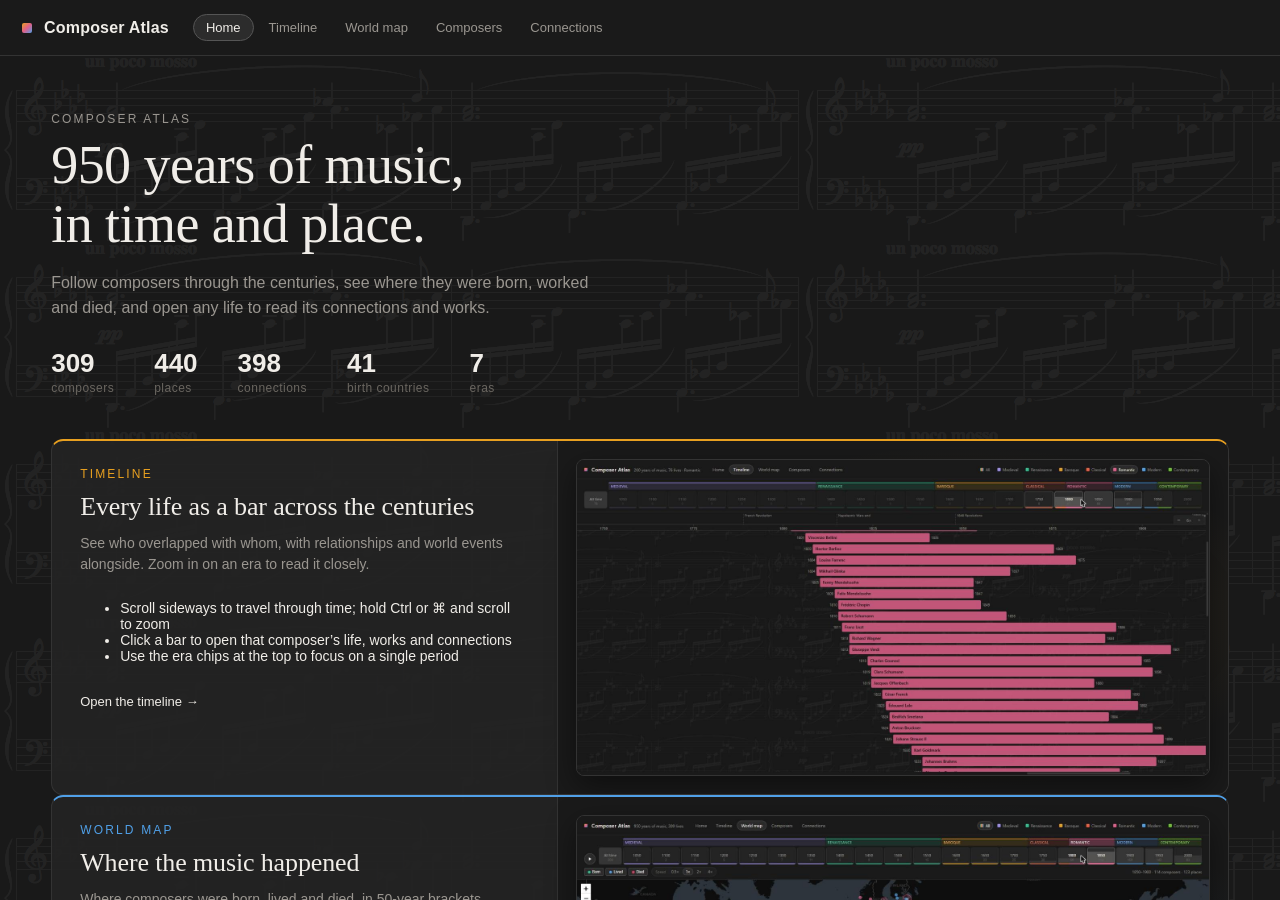
==== commit 9badaa44: "Home: real screenshots of each view instead of the drawings Co-Authored-By: Claude Sonnet 5.5 <norep" ====
--- a/composer-atlas.html
+++ b/composer-atlas.html
@@ -2251,11 +2251,10 @@
 .wm-focus-dot { width: 8px; height: 8px; border-radius: 50%; }
 .wm-focus-x { color: var(--text-dim); background: rgba(255, 255, 255, .06); border-radius: 999px; padding: 2px 9px; }
 .wm-pin-step {
-  background: color-mix(in srgb, var(--pin) 30%, #1a1a1a);
-  border: 1.5px solid var(--pin);
-  color: var(--text);
-  font-size: 10.5px;
-  font-weight: 600;
+  background: var(--pin);
+  border: 1.5px solid #0c0c0c;
+  opacity: .95;
+  box-sizing: border-box;
 }
 
 /* ================= Connections: a vertical, time-ordered web ================= */
@@ -2439,7 +2438,7 @@
 /* ================= Home: connections feature ================= */
 
 .home-feature {
-  display: grid; grid-template-columns: minmax(0, 1.25fr) minmax(0, 1fr);
+  display: grid; grid-template-columns: minmax(0, 1fr) minmax(0, 1.35fr);
   gap: 8px;
   background: rgba(36, 36, 36, .86);
   border: 1px solid var(--border);
@@ -2466,9 +2465,9 @@
     radial-gradient(ellipse 70% 70% at 60% 50%, color-mix(in srgb, var(--accent) 12%, transparent), transparent 70%),
     var(--bg);
   border-left: 1px solid var(--border);
-  padding: 10px;
-}
-.home-feature-art svg { width: 100%; max-width: 330px; height: auto; display: block; }
+  padding: 18px;
+}
+.home-feature-art img { width: 100%; height: auto; display: block; border-radius: 8px; border: 1px solid var(--border); box-shadow: 0 10px 30px rgba(0, 0, 0, .45); }
 @media (max-width: 760px) {
   .home-feature { grid-template-columns: 1fr; }
   .home-feature-art { border-left: 0; border-top: 1px solid var(--border); }
@@ -2611,8 +2610,8 @@
 .work-preview.loading { color: var(--text-dim); cursor: progress; }
 .work-preview.none { color: var(--text-faint); border-color: var(--border); cursor: default; }
 .preview-cap { flex: 1 0 100%; margin-top: 4px; font-size: 11.5px; color: var(--text-faint); line-height: 1.4; }
-.preview-next { font: inherit; font-size: 11.5px; color: var(--text-dim); background: none; border: 0; padding: 0; margin-left: 6px; cursor: pointer; text-decoration: underline; text-underline-offset: 2px; }
-.preview-next:hover { color: var(--text); }
+.preview-move, .preview-next { font: inherit; font-size: 11.5px; color: var(--text-dim); background: none; border: 0; padding: 0; margin-left: 6px; cursor: pointer; text-decoration: underline; text-underline-offset: 2px; }
+.preview-move:hover, .preview-next:hover { color: var(--text); }
 
 /* One portrait style everywhere: warm black-and-white, faces framed near the top */
 :root { --portrait-filter: grayscale(1) sepia(.2) contrast(1.06) brightness(.97); }
@@ -2711,7 +2710,7 @@
  */
 !function(t,e){"object"==typeof exports&&"undefined"!=typeof module?e(exports):"function"==typeof define&&define.amd?define(["exports"],e):e((t="undefined"!=typeof globalThis?globalThis:t||self).leaflet={})}(this,function(t){"use strict";function l(t){for(var e,i,n=1,o=arguments.length;n<o;n++)for(e in i=arguments[n])t[e]=i[e];return t}var R=Object.create||function(t){return N.prototype=t,new N};function N(){}function a(t,e){var i,n=Array.prototype.slice;return t.bind?t.bind.apply(t,n.call(arguments,1)):(i=n.call(arguments,2),function(){return t.apply(e,i.length?i.concat(n.call(arguments)):arguments)})}var D=0;function h(t){return"_leaflet_id"in t||(t._leaflet_id=++D),t._leaflet_id}function j(t,e,i){var n,o,s=function(){n=!1,o&&(r.apply(i,o),o=!1)},r=function(){n?o=arguments:(t.apply(i,arguments),setTimeout(s,e),n=!0)};return r}function H(t,e,i){var n=e[1],e=e[0],o=n-e;return t===n&&i?t:((t-e)%o+o)%o+e}function u(){return!1}function i(t,e){return!1===e?t:(e=Math.pow(10,void 0===e?6:e),Math.round(t*e)/e)}function W(t){return t.trim?t.trim():t.replace(/^\s+|\s+$/g,"")}function F(t){return W(t).split(/\s+/)}function c(t,e){for(var i in Object.prototype.hasOwnProperty.call(t,"options")||(t.options=t.options?R(t.options):{}),e)t.options[i]=e[i];return t.options}function U(t,e,i){var n,o=[];for(n in t)o.push(encodeURIComponent(i?n.toUpperCase():n)+"="+encodeURIComponent(t[n]));return(e&&-1!==e.indexOf("?")?"&":"?")+o.join("&")}var V=/\{ *([\w_ -]+) *\}/g;function q(t,i){return t.replace(V,function(t,e){e=i[e];if(void 0===e)throw new Error("No value provided for variable "+t);return e="function"==typeof e?e(i):e})}var d=Array.isArray||function(t){return"[object Array]"===Object.prototype.toString.call(t)};function G(t,e){for(var i=0;i<t.length;i++)if(t[i]===e)return i;return-1}var K="[data-uri]";function Y(t){return window["webkit"+t]||window["moz"+t]||window["ms"+t]}var X=0;function J(t){var e=+new Date,i=Math.max(0,16-(e-X));return X=e+i,window.setTimeout(t,i)}var $=window.requestAnimationFrame||Y("RequestAnimationFrame")||J,Q=window.cancelAnimationFrame||Y("CancelAnimationFrame")||Y("CancelRequestAnimationFrame")||function(t){window.clearTimeout(t)};function x(t,e,i){if(!i||$!==J)return $.call(window,a(t,e));t.call(e)}function r(t){t&&Q.call(window,t)}var tt={__proto__:null,extend:l,create:R,bind:a,get lastId(){return D},stamp:h,throttle:j,wrapNum:H,falseFn:u,formatNum:i,trim:W,splitWords:F,setOptions:c,getParamString:U,template:q,isArray:d,indexOf:G,emptyImageUrl:K,requestFn:$,cancelFn:Q,requestAnimFrame:x,cancelAnimFrame:r};function et(){}et.extend=function(t){function e(){c(this),this.initialize&&this.initialize.apply(this,arguments),this.callInitHooks()}var i,n=e.__super__=this.prototype,o=R(n);for(i in(o.constructor=e).prototype=o,this)Object.prototype.hasOwnProperty.call(this,i)&&"prototype"!==i&&"__super__"!==i&&(e[i]=this[i]);if(t.statics&&l(e,t.statics),t.includes){var s=t.includes;if("undefined"!=typeof L&&L&&L.Mixin){s=d(s)?s:[s];for(var r=0;r<s.length;r++)s[r]===L.Mixin.Events&&console.warn("Deprecated include of L.Mixin.Events: this property will be removed in future releases, please inherit from L.Evented instead.",(new Error).stack)}l.apply(null,[o].concat(t.includes))}return l(o,t),delete o.statics,delete o.includes,o.options&&(o.options=n.options?R(n.options):{},l(o.options,t.options)),o._initHooks=[],o.callInitHooks=function(){if(!this._initHooksCalled){n.callInitHooks&&n.callInitHooks.call(this),this._initHooksCalled=!0;for(var t=0,e=o._initHooks.length;t<e;t++)o._initHooks[t].call(this)}},e},et.include=function(t){var e=this.prototype.options;return l(this.prototype,t),t.options&&(this.prototype.options=e,this.mergeOptions(t.options)),this},et.mergeOptions=function(t){return l(this.prototype.options,t),this},et.addInitHook=function(t){var e=Array.prototype.slice.call(arguments,1),i="function"==typeof t?t:function(){this[t].apply(this,e)};return this.prototype._initHooks=this.prototype._initHooks||[],this.prototype._initHooks.push(i),this};var e={on:function(t,e,i){if("object"==typeof t)for(var n in t)this._on(n,t[n],e);else for(var o=0,s=(t=F(t)).length;o<s;o++)this._on(t[o],e,i);return this},off:function(t,e,i){if(arguments.length)if("object"==typeof t)for(var n in t)this._off(n,t[n],e);else{t=F(t);for(var o=1===arguments.length,s=0,r=t.length;s<r;s++)o?this._off(t[s]):this._off(t[s],e,i)}else delete this._events;return this},_on:function(t,e,i,n){"function"!=typeof e?console.warn("wrong listener type: "+typeof e):!1===this._listens(t,e,i)&&(e={fn:e,ctx:i=i===this?void 0:i},n&&(e.once=!0),this._events=this._events||{},this._events[t]=this._events[t]||[],this._events[t].push(e))},_off:function(t,e,i){var n,o,s;if(this._events&&(n=this._events[t]))if(1===arguments.length){if(this._firingCount)for(o=0,s=n.length;o<s;o++)n[o].fn=u;delete this._events[t]}else"function"!=typeof e?console.warn("wrong listener type: "+typeof e):!1!==(e=this._listens(t,e,i))&&(i=n[e],this._firingCount&&(i.fn=u,this._events[t]=n=n.slice()),n.splice(e,1))},fire:function(t,e,i){if(this.listens(t,i)){var n=l({},e,{type:t,target:this,sourceTarget:e&&e.sourceTarget||this});if(this._events){var o=this._events[t];if(o){this._firingCount=this._firingCount+1||1;for(var s=0,r=o.length;s<r;s++){var a=o[s],h=a.fn;a.once&&this.off(t,h,a.ctx),h.call(a.ctx||this,n)}this._firingCount--}}i&&this._propagateEvent(n)}return this},listens:function(t,e,i,n){"string"!=typeof t&&console.warn('"string" type argument expected');var o=e,s=("function"!=typeof e&&(n=!!e,i=o=void 0),this._events&&this._events[t]);if(s&&s.length&&!1!==this._listens(t,o,i))return!0;if(n)for(var r in this._eventParents)if(this._eventParents[r].listens(t,e,i,n))return!0;return!1},_listens:function(t,e,i){if(this._events){var n=this._events[t]||[];if(!e)return!!n.length;i===this&&(i=void 0);for(var o=0,s=n.length;o<s;o++)if(n[o].fn===e&&n[o].ctx===i)return o}return!1},once:function(t,e,i){if("object"==typeof t)for(var n in t)this._on(n,t[n],e,!0);else for(var o=0,s=(t=F(t)).length;o<s;o++)this._on(t[o],e,i,!0);return this},addEventParent:function(t){return this._eventParents=this._eventParents||{},this._eventParents[h(t)]=t,this},removeEventParent:function(t){return this._eventParents&&delete this._eventParents[h(t)],this},_propagateEvent:function(t){for(var e in this._eventParents)this._eventParents[e].fire(t.type,l({layer:t.target,propagatedFrom:t.target},t),!0)}},it=(e.addEventListener=e.on,e.removeEventListener=e.clearAllEventListeners=e.off,e.addOneTimeEventListener=e.once,e.fireEvent=e.fire,e.hasEventListeners=e.listens,et.extend(e));function p(t,e,i){this.x=i?Math.round(t):t,this.y=i?Math.round(e):e}var nt=Math.trunc||function(t){return 0<t?Math.floor(t):Math.ceil(t)};function m(t,e,i){return t instanceof p?t:d(t)?new p(t[0],t[1]):null==t?t:"object"==typeof t&&"x"in t&&"y"in t?new p(t.x,t.y):new p(t,e,i)}function f(t,e){if(t)for(var i=e?[t,e]:t,n=0,o=i.length;n<o;n++)this.extend(i[n])}function _(t,e){return!t||t instanceof f?t:new f(t,e)}function s(t,e){if(t)for(var i=e?[t,e]:t,n=0,o=i.length;n<o;n++)this.extend(i[n])}function g(t,e){return t instanceof s?t:new s(t,e)}function v(t,e,i){if(isNaN(t)||isNaN(e))throw new Error("Invalid LatLng object: ("+t+", "+e+")");this.lat=+t,this.lng=+e,void 0!==i&&(this.alt=+i)}function w(t,e,i){return t instanceof v?t:d(t)&&"object"!=typeof t[0]?3===t.length?new v(t[0],t[1],t[2]):2===t.length?new v(t[0],t[1]):null:null==t?t:"object"==typeof t&&"lat"in t?new v(t.lat,"lng"in t?t.lng:t.lon,t.alt):void 0===e?null:new v(t,e,i)}p.prototype={clone:function(){return new p(this.x,this.y)},add:function(t){return this.clone()._add(m(t))},_add:function(t){return this.x+=t.x,this.y+=t.y,this},subtract:function(t){return this.clone()._subtract(m(t))},_subtract:function(t){return this.x-=t.x,this.y-=t.y,this},divideBy:function(t){return this.clone()._divideBy(t)},_divideBy:function(t){return this.x/=t,this.y/=t,this},multiplyBy:function(t){return this.clone()._multiplyBy(t)},_multiplyBy:function(t){return this.x*=t,this.y*=t,this},scaleBy:function(t){return new p(this.x*t.x,this.y*t.y)},unscaleBy:function(t){return new p(this.x/t.x,this.y/t.y)},round:function(){return this.clone()._round()},_round:function(){return this.x=Math.round(this.x),this.y=Math.round(this.y),this},floor:function(){return this.clone()._floor()},_floor:function(){return this.x=Math.floor(this.x),this.y=Math.floor(this.y),this},ceil:function(){return this.clone()._ceil()},_ceil:function(){return this.x=Math.ceil(this.x),this.y=Math.ceil(this.y),this},trunc:function(){return this.clone()._trunc()},_trunc:function(){return this.x=nt(this.x),this.y=nt(this.y),this},distanceTo:function(t){var e=(t=m(t)).x-this.x,t=t.y-this.y;return Math.sqrt(e*e+t*t)},equals:function(t){return(t=m(t)).x===this.x&&t.y===this.y},contains:function(t){return t=m(t),Math.abs(t.x)<=Math.abs(this.x)&&Math.abs(t.y)<=Math.abs(this.y)},toString:function(){return"Point("+i(this.x)+", "+i(this.y)+")"}},f.prototype={extend:function(t){var e,i;if(t){if(t instanceof p||"number"==typeof t[0]||"x"in t)e=i=m(t);else if(e=(t=_(t)).min,i=t.max,!e||!i)return this;this.min||this.max?(this.min.x=Math.min(e.x,this.min.x),this.max.x=Math.max(i.x,this.max.x),this.min.y=Math.min(e.y,this.min.y),this.max.y=Math.max(i.y,this.max.y)):(this.min=e.clone(),this.max=i.clone())}return this},getCenter:function(t){return m((this.min.x+this.max.x)/2,(this.min.y+this.max.y)/2,t)},getBottomLeft:function(){return m(this.min.x,this.max.y)},getTopRight:function(){return m(this.max.x,this.min.y)},getTopLeft:function(){return this.min},getBottomRight:function(){return this.max},getSize:function(){return this.max.subtract(this.min)},contains:function(t){var e,i;return(t=("number"==typeof t[0]||t instanceof p?m:_)(t))instanceof f?(e=t.min,i=t.max):e=i=t,e.x>=this.min.x&&i.x<=this.max.x&&e.y>=this.min.y&&i.y<=this.max.y},intersects:function(t){t=_(t);var e=this.min,i=this.max,n=t.min,t=t.max,o=t.x>=e.x&&n.x<=i.x,t=t.y>=e.y&&n.y<=i.y;return o&&t},overlaps:function(t){t=_(t);var e=this.min,i=this.max,n=t.min,t=t.max,o=t.x>e.x&&n.x<i.x,t=t.y>e.y&&n.y<i.y;return o&&t},isValid:function(){return!(!this.min||!this.max)},pad:function(t){var e=this.min,i=this.max,n=Math.abs(e.x-i.x)*t,t=Math.abs(e.y-i.y)*t;return _(m(e.x-n,e.y-t),m(i.x+n,i.y+t))},equals:function(t){return!!t&&(t=_(t),this.min.equals(t.getTopLeft())&&this.max.equals(t.getBottomRight()))}},s.prototype={extend:function(t){var e,i,n=this._southWest,o=this._northEast;if(t instanceof v)i=e=t;else{if(!(t instanceof s))return t?this.extend(w(t)||g(t)):this;if(e=t._southWest,i=t._northEast,!e||!i)return this}return n||o?(n.lat=Math.min(e.lat,n.lat),n.lng=Math.min(e.lng,n.lng),o.lat=Math.max(i.lat,o.lat),o.lng=Math.max(i.lng,o.lng)):(this._southWest=new v(e.lat,e.lng),this._northEast=new v(i.lat,i.lng)),this},pad:function(t){var e=this._southWest,i=this._northEast,n=Math.abs(e.lat-i.lat)*t,t=Math.abs(e.lng-i.lng)*t;return new s(new v(e.lat-n,e.lng-t),new v(i.lat+n,i.lng+t))},getCenter:function(){return new v((this._southWest.lat+this._northEast.lat)/2,(this._southWest.lng+this._northEast.lng)/2)},getSouthWest:function(){return this._southWest},getNorthEast:function(){return this._northEast},getNorthWest:function(){return new v(this.getNorth(),this.getWest())},getSouthEast:function(){return new v(this.getSouth(),this.getEast())},getWest:function(){return this._southWest.lng},getSouth:function(){return this._southWest.lat},getEast:function(){return this._northEast.lng},getNorth:function(){return this._northEast.lat},contains:function(t){t=("number"==typeof t[0]||t instanceof v||"lat"in t?w:g)(t);var e,i,n=this._southWest,o=this._northEast;return t instanceof s?(e=t.getSouthWest(),i=t.getNorthEast()):e=i=t,e.lat>=n.lat&&i.lat<=o.lat&&e.lng>=n.lng&&i.lng<=o.lng},intersects:function(t){t=g(t);var e=this._southWest,i=this._northEast,n=t.getSouthWest(),t=t.getNorthEast(),o=t.lat>=e.lat&&n.lat<=i.lat,t=t.lng>=e.lng&&n.lng<=i.lng;return o&&t},overlaps:function(t){t=g(t);var e=this._southWest,i=this._northEast,n=t.getSouthWest(),t=t.getNorthEast(),o=t.lat>e.lat&&n.lat<i.lat,t=t.lng>e.lng&&n.lng<i.lng;return o&&t},toBBoxString:function(){return[this.getWest(),this.getSouth(),this.getEast(),this.getNorth()].join(",")},equals:function(t,e){return!!t&&(t=g(t),this._southWest.equals(t.getSouthWest(),e)&&this._northEast.equals(t.getNorthEast(),e))},isValid:function(){return!(!this._southWest||!this._northEast)}};var ot={latLngToPoint:function(t,e){t=this.projection.project(t),e=this.scale(e);return this.transformation._transform(t,e)},pointToLatLng:function(t,e){e=this.scale(e),t=this.transformation.untransform(t,e);return this.projection.unproject(t)},project:function(t){return this.projection.project(t)},unproject:function(t){return this.projection.unproject(t)},scale:function(t){return 256*Math.pow(2,t)},zoom:function(t){return Math.log(t/256)/Math.LN2},getProjectedBounds:function(t){var e;return this.infinite?null:(e=this.projection.bounds,t=this.scale(t),new f(this.transformation.transform(e.min,t),this.transformation.transform(e.max,t)))},infinite:!(v.prototype={equals:function(t,e){return!!t&&(t=w(t),Math.max(Math.abs(this.lat-t.lat),Math.abs(this.lng-t.lng))<=(void 0===e?1e-9:e))},toString:function(t){return"LatLng("+i(this.lat,t)+", "+i(this.lng,t)+")"},distanceTo:function(t){return st.distance(this,w(t))},wrap:function(){return st.wrapLatLng(this)},toBounds:function(t){var t=180*t/40075017,e=t/Math.cos(Math.PI/180*this.lat);return g([this.lat-t,this.lng-e],[this.lat+t,this.lng+e])},clone:function(){return new v(this.lat,this.lng,this.alt)}}),wrapLatLng:function(t){var e=this.wrapLng?H(t.lng,this.wrapLng,!0):t.lng;return new v(this.wrapLat?H(t.lat,this.wrapLat,!0):t.lat,e,t.alt)},wrapLatLngBounds:function(t){var e=t.getCenter(),i=this.wrapLatLng(e),n=e.lat-i.lat,e=e.lng-i.lng;return 0==n&&0==e?t:(i=t.getSouthWest(),t=t.getNorthEast(),new s(new v(i.lat-n,i.lng-e),new v(t.lat-n,t.lng-e)))}},st=l({},ot,{wrapLng:[-180,180],R:6371e3,distance:function(t,e){var i=Math.PI/180,n=t.lat*i,o=e.lat*i,s=Math.sin((e.lat-t.lat)*i/2),e=Math.sin((e.lng-t.lng)*i/2),t=s*s+Math.cos(n)*Math.cos(o)*e*e,i=2*Math.atan2(Math.sqrt(t),Math.sqrt(1-t));return this.R*i}}),rt=6378137,rt={R:rt,MAX_LATITUDE:85.0511287798,project:function(t){var e=Math.PI/180,i=this.MAX_LATITUDE,i=Math.max(Math.min(i,t.lat),-i),i=Math.sin(i*e);return new p(this.R*t.lng*e,this.R*Math.log((1+i)/(1-i))/2)},unproject:function(t){var e=180/Math.PI;return new v((2*Math.atan(Math.exp(t.y/this.R))-Math.PI/2)*e,t.x*e/this.R)},bounds:new f([-(rt=rt*Math.PI),-rt],[rt,rt])};function at(t,e,i,n){d(t)?(this._a=t[0],this._b=t[1],this._c=t[2],this._d=t[3]):(this._a=t,this._b=e,this._c=i,this._d=n)}function ht(t,e,i,n){return new at(t,e,i,n)}at.prototype={transform:function(t,e){return this._transform(t.clone(),e)},_transform:function(t,e){return t.x=(e=e||1)*(this._a*t.x+this._b),t.y=e*(this._c*t.y+this._d),t},untransform:function(t,e){return new p((t.x/(e=e||1)-this._b)/this._a,(t.y/e-this._d)/this._c)}};var lt=l({},st,{code:"EPSG:3857",projection:rt,transformation:ht(lt=.5/(Math.PI*rt.R),.5,-lt,.5)}),ut=l({},lt,{code:"EPSG:900913"});function ct(t){return document.createElementNS("http://www.w3.org/2000/svg",t)}function dt(t,e){for(var i,n,o,s,r="",a=0,h=t.length;a<h;a++){for(i=0,n=(o=t[a]).length;i<n;i++)r+=(i?"L":"M")+(s=o[i]).x+" "+s.y;r+=e?b.svg?"z":"x":""}return r||"M0 0"}var _t=document.documentElement.style,pt="ActiveXObject"in window,mt=pt&&!document.addEventListener,n="msLaunchUri"in navigator&&!("documentMode"in document),ft=y("webkit"),gt=y("android"),vt=y("android 2")||y("android 3"),yt=parseInt(/WebKit\/([0-9]+)|$/.exec(navigator.userAgent)[1],10),yt=gt&&y("Google")&&yt<537&&!("AudioNode"in window),xt=!!window.opera,wt=!n&&y("chrome"),bt=y("gecko")&&!ft&&!xt&&!pt,Pt=!wt&&y("safari"),Lt=y("phantom"),o="OTransition"in _t,Tt=0===navigator.platform.indexOf("Win"),Mt=pt&&"transition"in _t,zt="WebKitCSSMatrix"in window&&"m11"in new window.WebKitCSSMatrix&&!vt,_t="MozPerspective"in _t,Ct=!window.L_DISABLE_3D&&(Mt||zt||_t)&&!o&&!Lt,Zt="undefined"!=typeof orientation||y("mobile"),St=Zt&&ft,Et=Zt&&zt,kt=!window.PointerEvent&&window.MSPointerEvent,Ot=!(!window.PointerEvent&&!kt),At="ontouchstart"in window||!!window.TouchEvent,Bt=!window.L_NO_TOUCH&&(At||Ot),It=Zt&&xt,Rt=Zt&&bt,Nt=1<(window.devicePixelRatio||window.screen.deviceXDPI/window.screen.logicalXDPI),Dt=function(){var t=!1;try{var e=Object.defineProperty({},"passive",{get:function(){t=!0}});window.addEventListener("testPassiveEventSupport",u,e),window.removeEventListener("testPassiveEventSupport",u,e)}catch(t){}return t}(),jt=!!document.createElement("canvas").getContext,Ht=!(!document.createElementNS||!ct("svg").createSVGRect),Wt=!!Ht&&((Wt=document.createElement("div")).innerHTML="<svg/>","http://www.w3.org/2000/svg"===(Wt.firstChild&&Wt.firstChild.namespaceURI));function y(t){return 0<=navigator.userAgent.toLowerCase().indexOf(t)}var b={ie:pt,ielt9:mt,edge:n,webkit:ft,android:gt,android23:vt,androidStock:yt,opera:xt,chrome:wt,gecko:bt,safari:Pt,phantom:Lt,opera12:o,win:Tt,ie3d:Mt,webkit3d:zt,gecko3d:_t,any3d:Ct,mobile:Zt,mobileWebkit:St,mobileWebkit3d:Et,msPointer:kt,pointer:Ot,touch:Bt,touchNative:At,mobileOpera:It,mobileGecko:Rt,retina:Nt,passiveEvents:Dt,canvas:jt,svg:Ht,vml:!Ht&&function(){try{var t=document.createElement("div"),e=(t.innerHTML='<v:shape adj="1"/>',t.firstChild);return e.style.behavior="url(#default#VML)",e&&"object"==typeof e.adj}catch(t){return!1}}(),inlineSvg:Wt,mac:0===navigator.platform.indexOf("Mac"),linux:0===navigator.platform.indexOf("Linux")},Ft=b.msPointer?"MSPointerDown":"pointerdown",Ut=b.msPointer?"MSPointerMove":"pointermove",Vt=b.msPointer?"MSPointerUp":"pointerup",qt=b.msPointer?"MSPointerCancel":"pointercancel",Gt={touchstart:Ft,touchmove:Ut,touchend:Vt,touchcancel:qt},Kt={touchstart:function(t,e){e.MSPOINTER_TYPE_TOUCH&&e.pointerType===e.MSPOINTER_TYPE_TOUCH&&O(e);ee(t,e)},touchmove:ee,touchend:ee,touchcancel:ee},Yt={},Xt=!1;function Jt(t,e,i){return"touchstart"!==e||Xt||(document.addEventListener(Ft,$t,!0),document.addEventListener(Ut,Qt,!0),document.addEventListener(Vt,te,!0),document.addEventListener(qt,te,!0),Xt=!0),Kt[e]?(i=Kt[e].bind(this,i),t.addEventListener(Gt[e],i,!1),i):(console.warn("wrong event specified:",e),u)}function $t(t){Yt[t.pointerId]=t}function Qt(t){Yt[t.pointerId]&&(Yt[t.pointerId]=t)}function te(t){delete Yt[t.pointerId]}function ee(t,e){if(e.pointerType!==(e.MSPOINTER_TYPE_MOUSE||"mouse")){for(var i in e.touches=[],Yt)e.touches.push(Yt[i]);e.changedTouches=[e],t(e)}}var ie=200;function ne(t,i){t.addEventListener("dblclick",i);var n,o=0;function e(t){var e;1!==t.detail?n=t.detail:"mouse"===t.pointerType||t.sourceCapabilities&&!t.sourceCapabilities.firesTouchEvents||((e=Ne(t)).some(function(t){return t instanceof HTMLLabelElement&&t.attributes.for})&&!e.some(function(t){return t instanceof HTMLInputElement||t instanceof HTMLSelectElement})||((e=Date.now())-o<=ie?2===++n&&i(function(t){var e,i,n={};for(i in t)e=t[i],n[i]=e&&e.bind?e.bind(t):e;return(t=n).type="dblclick",n.detail=2,n.isTrusted=!1,n._simulated=!0,n}(t)):n=1,o=e))}return t.addEventListener("click",e),{dblclick:i,simDblclick:e}}var oe,se,re,ae,he,le,ue=we(["transform","webkitTransform","OTransform","MozTransform","msTransform"]),ce=we(["webkitTransition","transition","OTransition","MozTransition","msTransition"]),de="webkitTransition"===ce||"OTransition"===ce?ce+"End":"transitionend";function _e(t){return"string"==typeof t?document.getElementById(t):t}function pe(t,e){var i=t.style[e]||t.currentStyle&&t.currentStyle[e];return"auto"===(i=i&&"auto"!==i||!document.defaultView?i:(t=document.defaultView.getComputedStyle(t,null))?t[e]:null)?null:i}function P(t,e,i){t=document.createElement(t);return t.className=e||"",i&&i.appendChild(t),t}function T(t){var e=t.parentNode;e&&e.removeChild(t)}function me(t){for(;t.firstChild;)t.removeChild(t.firstChild)}function fe(t){var e=t.parentNode;e&&e.lastChild!==t&&e.appendChild(t)}function ge(t){var e=t.parentNode;e&&e.firstChild!==t&&e.insertBefore(t,e.firstChild)}function ve(t,e){return void 0!==t.classList?t.classList.contains(e):0<(t=xe(t)).length&&new RegExp("(^|\\s)"+e+"(\\s|$)").test(t)}function M(t,e){var i;if(void 0!==t.classList)for(var n=F(e),o=0,s=n.length;o<s;o++)t.classList.add(n[o]);else ve(t,e)||ye(t,((i=xe(t))?i+" ":"")+e)}function z(t,e){void 0!==t.classList?t.classList.remove(e):ye(t,W((" "+xe(t)+" ").replace(" "+e+" "," ")))}function ye(t,e){void 0===t.className.baseVal?t.className=e:t.className.baseVal=e}function xe(t){return void 0===(t=t.correspondingElement?t.correspondingElement:t).className.baseVal?t.className:t.className.baseVal}function C(t,e){if("opacity"in t.style)t.style.opacity=e;else if("filter"in t.style){var i=!1,n="DXImageTransform.Microsoft.Alpha";try{i=t.filters.item(n)}catch(t){if(1===e)return}e=Math.round(100*e),i?(i.Enabled=100!==e,i.Opacity=e):t.style.filter+=" progid:"+n+"(opacity="+e+")"}}function we(t){for(var e=document.documentElement.style,i=0;i<t.length;i++)if(t[i]in e)return t[i];return!1}function be(t,e,i){e=e||new p(0,0);t.style[ue]=(b.ie3d?"translate("+e.x+"px,"+e.y+"px)":"translate3d("+e.x+"px,"+e.y+"px,0)")+(i?" scale("+i+")":"")}function Z(t,e){t._leaflet_pos=e,b.any3d?be(t,e):(t.style.left=e.x+"px",t.style.top=e.y+"px")}function Pe(t){return t._leaflet_pos||new p(0,0)}function Le(){S(window,"dragstart",O)}function Te(){k(window,"dragstart",O)}function Me(t){for(;-1===t.tabIndex;)t=t.parentNode;t.style&&(ze(),le=(he=t).style.outlineStyle,t.style.outlineStyle="none",S(window,"keydown",ze))}function ze(){he&&(he.style.outlineStyle=le,le=he=void 0,k(window,"keydown",ze))}function Ce(t){for(;!((t=t.parentNode).offsetWidth&&t.offsetHeight||t===document.body););return t}function Ze(t){var e=t.getBoundingClientRect();return{x:e.width/t.offsetWidth||1,y:e.height/t.offsetHeight||1,boundingClientRect:e}}ae="onselectstart"in document?(re=function(){S(window,"selectstart",O)},function(){k(window,"selectstart",O)}):(se=we(["userSelect","WebkitUserSelect","OUserSelect","MozUserSelect","msUserSelect"]),re=function(){var t;se&&(t=document.documentElement.style,oe=t[se],t[se]="none")},function(){se&&(document.documentElement.style[se]=oe,oe=void 0)});pt={__proto__:null,TRANSFORM:ue,TRANSITION:ce,TRANSITION_END:de,get:_e,getStyle:pe,create:P,remove:T,empty:me,toFront:fe,toBack:ge,hasClass:ve,addClass:M,removeClass:z,setClass:ye,getClass:xe,setOpacity:C,testProp:we,setTransform:be,setPosition:Z,getPosition:Pe,get disableTextSelection(){return re},get enableTextSelection(){return ae},disableImageDrag:Le,enableImageDrag:Te,preventOutline:Me,restoreOutline:ze,getSizedParentNode:Ce,getScale:Ze};function S(t,e,i,n){if(e&&"object"==typeof e)for(var o in e)ke(t,o,e[o],i);else for(var s=0,r=(e=F(e)).length;s<r;s++)ke(t,e[s],i,n);return this}var E="_leaflet_events";function k(t,e,i,n){if(1===arguments.length)Se(t),delete t[E];else if(e&&"object"==typeof e)for(var o in e)Oe(t,o,e[o],i);else if(e=F(e),2===arguments.length)Se(t,function(t){return-1!==G(e,t)});else for(var s=0,r=e.length;s<r;s++)Oe(t,e[s],i,n);return this}function Se(t,e){for(var i in t[E]){var n=i.split(/\d/)[0];e&&!e(n)||Oe(t,n,null,null,i)}}var Ee={mouseenter:"mouseover",mouseleave:"mouseout",wheel:!("onwheel"in window)&&"mousewheel"};function ke(e,t,i,n){var o,s,r=t+h(i)+(n?"_"+h(n):"");e[E]&&e[E][r]||(s=o=function(t){return i.call(n||e,t||window.event)},!b.touchNative&&b.pointer&&0===t.indexOf("touch")?o=Jt(e,t,o):b.touch&&"dblclick"===t?o=ne(e,o):"addEventListener"in e?"touchstart"===t||"touchmove"===t||"wheel"===t||"mousewheel"===t?e.addEventListener(Ee[t]||t,o,!!b.passiveEvents&&{passive:!1}):"mouseenter"===t||"mouseleave"===t?e.addEventListener(Ee[t],o=function(t){t=t||window.event,We(e,t)&&s(t)},!1):e.addEventListener(t,s,!1):e.attachEvent("on"+t,o),e[E]=e[E]||{},e[E][r]=o)}function Oe(t,e,i,n,o){o=o||e+h(i)+(n?"_"+h(n):"");var s,r,i=t[E]&&t[E][o];i&&(!b.touchNative&&b.pointer&&0===e.indexOf("touch")?(n=t,r=i,Gt[s=e]?n.removeEventListener(Gt[s],r,!1):console.warn("wrong event specified:",s)):b.touch&&"dblclick"===e?(n=i,(r=t).removeEventListener("dblclick",n.dblclick),r.removeEventListener("click",n.simDblclick)):"removeEventListener"in t?t.removeEventListener(Ee[e]||e,i,!1):t.detachEvent("on"+e,i),t[E][o]=null)}function Ae(t){return t.stopPropagation?t.stopPropagation():t.originalEvent?t.originalEvent._stopped=!0:t.cancelBubble=!0,this}function Be(t){return ke(t,"wheel",Ae),this}function Ie(t){return S(t,"mousedown touchstart dblclick contextmenu",Ae),t._leaflet_disable_click=!0,this}function O(t){return t.preventDefault?t.preventDefault():t.returnValue=!1,this}function Re(t){return O(t),Ae(t),this}function Ne(t){if(t.composedPath)return t.composedPath();for(var e=[],i=t.target;i;)e.push(i),i=i.parentNode;return e}function De(t,e){var i,n;return e?(n=(i=Ze(e)).boundingClientRect,new p((t.clientX-n.left)/i.x-e.clientLeft,(t.clientY-n.top)/i.y-e.clientTop)):new p(t.clientX,t.clientY)}var je=b.linux&&b.chrome?window.devicePixelRatio:b.mac?3*window.devicePixelRatio:0<window.devicePixelRatio?2*window.devicePixelRatio:1;function He(t){return b.edge?t.wheelDeltaY/2:t.deltaY&&0===t.deltaMode?-t.deltaY/je:t.deltaY&&1===t.deltaMode?20*-t.deltaY:t.deltaY&&2===t.deltaMode?60*-t.deltaY:t.deltaX||t.deltaZ?0:t.wheelDelta?(t.wheelDeltaY||t.wheelDelta)/2:t.detail&&Math.abs(t.detail)<32765?20*-t.detail:t.detail?t.detail/-32765*60:0}function We(t,e){var i=e.relatedTarget;if(!i)return!0;try{for(;i&&i!==t;)i=i.parentNode}catch(t){return!1}return i!==t}var mt={__proto__:null,on:S,off:k,stopPropagation:Ae,disableScrollPropagation:Be,disableClickPropagation:Ie,preventDefault:O,stop:Re,getPropagationPath:Ne,getMousePosition:De,getWheelDelta:He,isExternalTarget:We,addListener:S,removeListener:k},Fe=it.extend({run:function(t,e,i,n){this.stop(),this._el=t,this._inProgress=!0,this._duration=i||.25,this._easeOutPower=1/Math.max(n||.5,.2),this._startPos=Pe(t),this._offset=e.subtract(this._startPos),this._startTime=+new Date,this.fire("start"),this._animate()},stop:function(){this._inProgress&&(this._step(!0),this._complete())},_animate:function(){this._animId=x(this._animate,this),this._step()},_step:function(t){var e=+new Date-this._startTime,i=1e3*this._duration;e<i?this._runFrame(this._easeOut(e/i),t):(this._runFrame(1),this._complete())},_runFrame:function(t,e){t=this._startPos.add(this._offset.multiplyBy(t));e&&t._round(),Z(this._el,t),this.fire("step")},_complete:function(){r(this._animId),this._inProgress=!1,this.fire("end")},_easeOut:function(t){return 1-Math.pow(1-t,this._easeOutPower)}}),A=it.extend({options:{crs:lt,center:void 0,zoom:void 0,minZoom:void 0,maxZoom:void 0,layers:[],maxBounds:void 0,renderer:void 0,zoomAnimation:!0,zoomAnimationThreshold:4,fadeAnimation:!0,markerZoomAnimation:!0,transform3DLimit:8388608,zoomSnap:1,zoomDelta:1,trackResize:!0},initialize:function(t,e){e=c(this,e),this._handlers=[],this._layers={},this._zoomBoundLayers={},this._sizeChanged=!0,this._initContainer(t),this._initLayout(),this._onResize=a(this._onResize,this),this._initEvents(),e.maxBounds&&this.setMaxBounds(e.maxBounds),void 0!==e.zoom&&(this._zoom=this._limitZoom(e.zoom)),e.center&&void 0!==e.zoom&&this.setView(w(e.center),e.zoom,{reset:!0}),this.callInitHooks(),this._zoomAnimated=ce&&b.any3d&&!b.mobileOpera&&this.options.zoomAnimation,this._zoomAnimated&&(this._createAnimProxy(),S(this._proxy,de,this._catchTransitionEnd,this)),this._addLayers(this.options.layers)},setView:function(t,e,i){if((e=void 0===e?this._zoom:this._limitZoom(e),t=this._limitCenter(w(t),e,this.options.maxBounds),i=i||{},this._stop(),this._loaded&&!i.reset&&!0!==i)&&(void 0!==i.animate&&(i.zoom=l({animate:i.animate},i.zoom),i.pan=l({animate:i.animate,duration:i.duration},i.pan)),this._zoom!==e?this._tryAnimatedZoom&&this._tryAnimatedZoom(t,e,i.zoom):this._tryAnimatedPan(t,i.pan)))return clearTimeout(this._sizeTimer),this;return this._resetView(t,e,i.pan&&i.pan.noMoveStart),this},setZoom:function(t,e){return this._loaded?this.setView(this.getCenter(),t,{zoom:e}):(this._zoom=t,this)},zoomIn:function(t,e){return t=t||(b.any3d?this.options.zoomDelta:1),this.setZoom(this._zoom+t,e)},zoomOut:function(t,e){return t=t||(b.any3d?this.options.zoomDelta:1),this.setZoom(this._zoom-t,e)},setZoomAround:function(t,e,i){var n=this.getZoomScale(e),o=this.getSize().divideBy(2),t=(t instanceof p?t:this.latLngToContainerPoint(t)).subtract(o).multiplyBy(1-1/n),n=this.containerPointToLatLng(o.add(t));return this.setView(n,e,{zoom:i})},_getBoundsCenterZoom:function(t,e){e=e||{},t=t.getBounds?t.getBounds():g(t);var i=m(e.paddingTopLeft||e.padding||[0,0]),n=m(e.paddingBottomRight||e.padding||[0,0]),o=this.getBoundsZoom(t,!1,i.add(n));return(o="number"==typeof e.maxZoom?Math.min(e.maxZoom,o):o)===1/0?{center:t.getCenter(),zoom:o}:(e=n.subtract(i).divideBy(2),n=this.project(t.getSouthWest(),o),i=this.project(t.getNorthEast(),o),{center:this.unproject(n.add(i).divideBy(2).add(e),o),zoom:o})},fitBounds:function(t,e){if((t=g(t)).isValid())return t=this._getBoundsCenterZoom(t,e),this.setView(t.center,t.zoom,e);throw new Error("Bounds are not valid.")},fitWorld:function(t){return this.fitBounds([[-90,-180],[90,180]],t)},panTo:function(t,e){return this.setView(t,this._zoom,{pan:e})},panBy:function(t,e){var i;return e=e||{},(t=m(t).round()).x||t.y?(!0===e.animate||this.getSize().contains(t)?(this._panAnim||(this._panAnim=new Fe,this._panAnim.on({step:this._onPanTransitionStep,end:this._onPanTransitionEnd},this)),e.noMoveStart||this.fire("movestart"),!1!==e.animate?(M(this._mapPane,"leaflet-pan-anim"),i=this._getMapPanePos().subtract(t).round(),this._panAnim.run(this._mapPane,i,e.duration||.25,e.easeLinearity)):(this._rawPanBy(t),this.fire("move").fire("moveend"))):this._resetView(this.unproject(this.project(this.getCenter()).add(t)),this.getZoom()),this):this.fire("moveend")},flyTo:function(n,o,t){if(!1===(t=t||{}).animate||!b.any3d)return this.setView(n,o,t);this._stop();var s=this.project(this.getCenter()),r=this.project(n),e=this.getSize(),a=this._zoom,h=(n=w(n),o=void 0===o?a:o,Math.max(e.x,e.y)),i=h*this.getZoomScale(a,o),l=r.distanceTo(s)||1,u=1.42,c=u*u;function d(t){t=(i*i-h*h+(t?-1:1)*c*c*l*l)/(2*(t?i:h)*c*l),t=Math.sqrt(t*t+1)-t;return t<1e-9?-18:Math.log(t)}function _(t){return(Math.exp(t)-Math.exp(-t))/2}function p(t){return(Math.exp(t)+Math.exp(-t))/2}var m=d(0);function f(t){return h*(p(m)*(_(t=m+u*t)/p(t))-_(m))/c}var g=Date.now(),v=(d(1)-m)/u,y=t.duration?1e3*t.duration:1e3*v*.8;return this._moveStart(!0,t.noMoveStart),function t(){var e=(Date.now()-g)/y,i=(1-Math.pow(1-e,1.5))*v;e<=1?(this._flyToFrame=x(t,this),this._move(this.unproject(s.add(r.subtract(s).multiplyBy(f(i)/l)),a),this.getScaleZoom(h/(e=i,h*(p(m)/p(m+u*e))),a),{flyTo:!0})):this._move(n,o)._moveEnd(!0)}.call(this),this},flyToBounds:function(t,e){t=this._getBoundsCenterZoom(t,e);return this.flyTo(t.center,t.zoom,e)},setMaxBounds:function(t){return t=g(t),this.listens("moveend",this._panInsideMaxBounds)&&this.off("moveend",this._panInsideMaxBounds),t.isValid()?(this.options.maxBounds=t,this._loaded&&this._panInsideMaxBounds(),this.on("moveend",this._panInsideMaxBounds)):(this.options.maxBounds=null,this)},setMinZoom:function(t){var e=this.options.minZoom;return this.options.minZoom=t,this._loaded&&e!==t&&(this.fire("zoomlevelschange"),this.getZoom()<this.options.minZoom)?this.setZoom(t):this},setMaxZoom:function(t){var e=this.options.maxZoom;return this.options.maxZoom=t,this._loaded&&e!==t&&(this.fire("zoomlevelschange"),this.getZoom()>this.options.maxZoom)?this.setZoom(t):this},panInsideBounds:function(t,e){this._enforcingBounds=!0;var i=this.getCenter(),t=this._limitCenter(i,this._zoom,g(t));return i.equals(t)||this.panTo(t,e),this._enforcingBounds=!1,this},panInside:function(t,e){var i=m((e=e||{}).paddingTopLeft||e.padding||[0,0]),n=m(e.paddingBottomRight||e.padding||[0,0]),o=this.project(this.getCenter()),t=this.project(t),s=this.getPixelBounds(),i=_([s.min.add(i),s.max.subtract(n)]),s=i.getSize();return i.contains(t)||(this._enforcingBounds=!0,n=t.subtract(i.getCenter()),i=i.extend(t).getSize().subtract(s),o.x+=n.x<0?-i.x:i.x,o.y+=n.y<0?-i.y:i.y,this.panTo(this.unproject(o),e),this._enforcingBounds=!1),this},invalidateSize:function(t){if(!this._loaded)return this;t=l({animate:!1,pan:!0},!0===t?{animate:!0}:t);var e=this.getSize(),i=(this._sizeChanged=!0,this._lastCenter=null,this.getSize()),n=e.divideBy(2).round(),o=i.divideBy(2).round(),n=n.subtract(o);return n.x||n.y?(t.animate&&t.pan?this.panBy(n):(t.pan&&this._rawPanBy(n),this.fire("move"),t.debounceMoveend?(clearTimeout(this._sizeTimer),this._sizeTimer=setTimeout(a(this.fire,this,"moveend"),200)):this.fire("moveend")),this.fire("resize",{oldSize:e,newSize:i})):this},stop:function(){return this.setZoom(this._limitZoom(this._zoom)),this.options.zoomSnap||this.fire("viewreset"),this._stop()},locate:function(t){var e,i;return t=this._locateOptions=l({timeout:1e4,watch:!1},t),"geolocation"in navigator?(e=a(this._handleGeolocationResponse,this),i=a(this._handleGeolocationError,this),t.watch?this._locationWatchId=navigator.geolocation.watchPosition(e,i,t):navigator.geolocation.getCurrentPosition(e,i,t)):this._handleGeolocationError({code:0,message:"Geolocation not supported."}),this},stopLocate:function(){return navigator.geolocation&&navigator.geolocation.clearWatch&&navigator.geolocation.clearWatch(this._locationWatchId),this._locateOptions&&(this._locateOptions.setView=!1),this},_handleGeolocationError:function(t){var e;this._container._leaflet_id&&(e=t.code,t=t.message||(1===e?"permission denied":2===e?"position unavailable":"timeout"),this._locateOptions.setView&&!this._loaded&&this.fitWorld(),this.fire("locationerror",{code:e,message:"Geolocation error: "+t+"."}))},_handleGeolocationResponse:function(t){if(this._container._leaflet_id){var e,i,n=new v(t.coords.latitude,t.coords.longitude),o=n.toBounds(2*t.coords.accuracy),s=this._locateOptions,r=(s.setView&&(e=this.getBoundsZoom(o),this.setView(n,s.maxZoom?Math.min(e,s.maxZoom):e)),{latlng:n,bounds:o,timestamp:t.timestamp});for(i in t.coords)"number"==typeof t.coords[i]&&(r[i]=t.coords[i]);this.fire("locationfound",r)}},addHandler:function(t,e){return e&&(e=this[t]=new e(this),this._handlers.push(e),this.options[t]&&e.enable()),this},remove:function(){if(this._initEvents(!0),this.options.maxBounds&&this.off("moveend",this._panInsideMaxBounds),this._containerId!==this._container._leaflet_id)throw new Error("Map container is being reused by another instance");try{delete this._container._leaflet_id,delete this._containerId}catch(t){this._container._leaflet_id=void 0,this._containerId=void 0}for(var t in void 0!==this._locationWatchId&&this.stopLocate(),this._stop(),T(this._mapPane),this._clearControlPos&&this._clearControlPos(),this._resizeRequest&&(r(this._resizeRequest),this._resizeRequest=null),this._clearHandlers(),this._loaded&&this.fire("unload"),this._layers)this._layers[t].remove();for(t in this._panes)T(this._panes[t]);return this._layers=[],this._panes=[],delete this._mapPane,delete this._renderer,this},createPane:function(t,e){e=P("div","leaflet-pane"+(t?" leaflet-"+t.replace("Pane","")+"-pane":""),e||this._mapPane);return t&&(this._panes[t]=e),e},getCenter:function(){return this._checkIfLoaded(),this._lastCenter&&!this._moved()?this._lastCenter.clone():this.layerPointToLatLng(this._getCenterLayerPoint())},getZoom:function(){return this._zoom},getBounds:function(){var t=this.getPixelBounds();return new s(this.unproject(t.getBottomLeft()),this.unproject(t.getTopRight()))},getMinZoom:function(){return void 0===this.options.minZoom?this._layersMinZoom||0:this.options.minZoom},getMaxZoom:function(){return void 0===this.options.maxZoom?void 0===this._layersMaxZoom?1/0:this._layersMaxZoom:this.options.maxZoom},getBoundsZoom:function(t,e,i){t=g(t),i=m(i||[0,0]);var n=this.getZoom()||0,o=this.getMinZoom(),s=this.getMaxZoom(),r=t.getNorthWest(),t=t.getSouthEast(),i=this.getSize().subtract(i),t=_(this.project(t,n),this.project(r,n)).getSize(),r=b.any3d?this.options.zoomSnap:1,a=i.x/t.x,i=i.y/t.y,t=e?Math.max(a,i):Math.min(a,i),n=this.getScaleZoom(t,n);return r&&(n=Math.round(n/(r/100))*(r/100),n=e?Math.ceil(n/r)*r:Math.floor(n/r)*r),Math.max(o,Math.min(s,n))},getSize:function(){return this._size&&!this._sizeChanged||(this._size=new p(this._container.clientWidth||0,this._container.clientHeight||0),this._sizeChanged=!1),this._size.clone()},getPixelBounds:function(t,e){t=this._getTopLeftPoint(t,e);return new f(t,t.add(this.getSize()))},getPixelOrigin:function(){return this._checkIfLoaded(),this._pixelOrigin},getPixelWorldBounds:function(t){return this.options.crs.getProjectedBounds(void 0===t?this.getZoom():t)},getPane:function(t){return"string"==typeof t?this._panes[t]:t},getPanes:function(){return this._panes},getContainer:function(){return this._container},getZoomScale:function(t,e){var i=this.options.crs;return e=void 0===e?this._zoom:e,i.scale(t)/i.scale(e)},getScaleZoom:function(t,e){var i=this.options.crs,t=(e=void 0===e?this._zoom:e,i.zoom(t*i.scale(e)));return isNaN(t)?1/0:t},project:function(t,e){return e=void 0===e?this._zoom:e,this.options.crs.latLngToPoint(w(t),e)},unproject:function(t,e){return e=void 0===e?this._zoom:e,this.options.crs.pointToLatLng(m(t),e)},layerPointToLatLng:function(t){t=m(t).add(this.getPixelOrigin());return this.unproject(t)},latLngToLayerPoint:function(t){return this.project(w(t))._round()._subtract(this.getPixelOrigin())},wrapLatLng:function(t){return this.options.crs.wrapLatLng(w(t))},wrapLatLngBounds:function(t){return this.options.crs.wrapLatLngBounds(g(t))},distance:function(t,e){return this.options.crs.distance(w(t),w(e))},containerPointToLayerPoint:function(t){return m(t).subtract(this._getMapPanePos())},layerPointToContainerPoint:function(t){return m(t).add(this._getMapPanePos())},containerPointToLatLng:function(t){t=this.containerPointToLayerPoint(m(t));return this.layerPointToLatLng(t)},latLngToContainerPoint:function(t){return this.layerPointToContainerPoint(this.latLngToLayerPoint(w(t)))},mouseEventToContainerPoint:function(t){return De(t,this._container)},mouseEventToLayerPoint:function(t){return this.containerPointToLayerPoint(this.mouseEventToContainerPoint(t))},mouseEventToLatLng:function(t){return this.layerPointToLatLng(this.mouseEventToLayerPoint(t))},_initContainer:function(t){t=this._container=_e(t);if(!t)throw new Error("Map container not found.");if(t._leaflet_id)throw new Error("Map container is already initialized.");S(t,"scroll",this._onScroll,this),this._containerId=h(t)},_initLayout:function(){var t=this._container,e=(this._fadeAnimated=this.options.fadeAnimation&&b.any3d,M(t,"leaflet-container"+(b.touch?" leaflet-touch":"")+(b.retina?" leaflet-retina":"")+(b.ielt9?" leaflet-oldie":"")+(b.safari?" leaflet-safari":"")+(this._fadeAnimated?" leaflet-fade-anim":"")),pe(t,"position"));"absolute"!==e&&"relative"!==e&&"fixed"!==e&&"sticky"!==e&&(t.style.position="relative"),this._initPanes(),this._initControlPos&&this._initControlPos()},_initPanes:function(){var t=this._panes={};this._paneRenderers={},this._mapPane=this.createPane("mapPane",this._container),Z(this._mapPane,new p(0,0)),this.createPane("tilePane"),this.createPane("overlayPane"),this.createPane("shadowPane"),this.createPane("markerPane"),this.createPane("tooltipPane"),this.createPane("popupPane"),this.options.markerZoomAnimation||(M(t.markerPane,"leaflet-zoom-hide"),M(t.shadowPane,"leaflet-zoom-hide"))},_resetView:function(t,e,i){Z(this._mapPane,new p(0,0));var n=!this._loaded,o=(this._loaded=!0,e=this._limitZoom(e),this.fire("viewprereset"),this._zoom!==e);this._moveStart(o,i)._move(t,e)._moveEnd(o),this.fire("viewreset"),n&&this.fire("load")},_moveStart:function(t,e){return t&&this.fire("zoomstart"),e||this.fire("movestart"),this},_move:function(t,e,i,n){void 0===e&&(e=this._zoom);var o=this._zoom!==e;return this._zoom=e,this._lastCenter=t,this._pixelOrigin=this._getNewPixelOrigin(t),n?i&&i.pinch&&this.fire("zoom",i):((o||i&&i.pinch)&&this.fire("zoom",i),this.fire("move",i)),this},_moveEnd:function(t){return t&&this.fire("zoomend"),this.fire("moveend")},_stop:function(){return r(this._flyToFrame),this._panAnim&&this._panAnim.stop(),this},_rawPanBy:function(t){Z(this._mapPane,this._getMapPanePos().subtract(t))},_getZoomSpan:function(){return this.getMaxZoom()-this.getMinZoom()},_panInsideMaxBounds:function(){this._enforcingBounds||this.panInsideBounds(this.options.maxBounds)},_checkIfLoaded:function(){if(!this._loaded)throw new Error("Set map center and zoom first.")},_initEvents:function(t){this._targets={};var e=t?k:S;e((this._targets[h(this._container)]=this)._container,"click dblclick mousedown mouseup mouseover mouseout mousemove contextmenu keypress keydown keyup",this._handleDOMEvent,this),this.options.trackResize&&e(window,"resize",this._onResize,this),b.any3d&&this.options.transform3DLimit&&(t?this.off:this.on).call(this,"moveend",this._onMoveEnd)},_onResize:function(){r(this._resizeRequest),this._resizeRequest=x(function(){this.invalidateSize({debounceMoveend:!0})},this)},_onScroll:function(){this._container.scrollTop=0,this._container.scrollLeft=0},_onMoveEnd:function(){var t=this._getMapPanePos();Math.max(Math.abs(t.x),Math.abs(t.y))>=this.options.transform3DLimit&&this._resetView(this.getCenter(),this.getZoom())},_findEventTargets:function(t,e){for(var i,n=[],o="mouseout"===e||"mouseover"===e,s=t.target||t.srcElement,r=!1;s;){if((i=this._targets[h(s)])&&("click"===e||"preclick"===e)&&this._draggableMoved(i)){r=!0;break}if(i&&i.listens(e,!0)){if(o&&!We(s,t))break;if(n.push(i),o)break}if(s===this._container)break;s=s.parentNode}return n=n.length||r||o||!this.listens(e,!0)?n:[this]},_isClickDisabled:function(t){for(;t&&t!==this._container;){if(t._leaflet_disable_click)return!0;t=t.parentNode}},_handleDOMEvent:function(t){var e,i=t.target||t.srcElement;!this._loaded||i._leaflet_disable_events||"click"===t.type&&this._isClickDisabled(i)||("mousedown"===(e=t.type)&&Me(i),this._fireDOMEvent(t,e))},_mouseEvents:["click","dblclick","mouseover","mouseout","contextmenu"],_fireDOMEvent:function(t,e,i){"click"===t.type&&((a=l({},t)).type="preclick",this._fireDOMEvent(a,a.type,i));var n=this._findEventTargets(t,e);if(i){for(var o=[],s=0;s<i.length;s++)i[s].listens(e,!0)&&o.push(i[s]);n=o.concat(n)}if(n.length){"contextmenu"===e&&O(t);var r,a=n[0],h={originalEvent:t};for("keypress"!==t.type&&"keydown"!==t.type&&"keyup"!==t.type&&(r=a.getLatLng&&(!a._radius||a._radius<=10),h.containerPoint=r?this.latLngToContainerPoint(a.getLatLng()):this.mouseEventToContainerPoint(t),h.layerPoint=this.containerPointToLayerPoint(h.containerPoint),h.latlng=r?a.getLatLng():this.layerPointToLatLng(h.layerPoint)),s=0;s<n.length;s++)if(n[s].fire(e,h,!0),h.originalEvent._stopped||!1===n[s].options.bubblingMouseEvents&&-1!==G(this._mouseEvents,e))return}},_draggableMoved:function(t){return(t=t.dragging&&t.dragging.enabled()?t:this).dragging&&t.dragging.moved()||this.boxZoom&&this.boxZoom.moved()},_clearHandlers:function(){for(var t=0,e=this._handlers.length;t<e;t++)this._handlers[t].disable()},whenReady:function(t,e){return this._loaded?t.call(e||this,{target:this}):this.on("load",t,e),this},_getMapPanePos:function(){return Pe(this._mapPane)||new p(0,0)},_moved:function(){var t=this._getMapPanePos();return t&&!t.equals([0,0])},_getTopLeftPoint:function(t,e){return(t&&void 0!==e?this._getNewPixelOrigin(t,e):this.getPixelOrigin()).subtract(this._getMapPanePos())},_getNewPixelOrigin:function(t,e){var i=this.getSize()._divideBy(2);return this.project(t,e)._subtract(i)._add(this._getMapPanePos())._round()},_latLngToNewLayerPoint:function(t,e,i){i=this._getNewPixelOrigin(i,e);return this.project(t,e)._subtract(i)},_latLngBoundsToNewLayerBounds:function(t,e,i){i=this._getNewPixelOrigin(i,e);return _([this.project(t.getSouthWest(),e)._subtract(i),this.project(t.getNorthWest(),e)._subtract(i),this.project(t.getSouthEast(),e)._subtract(i),this.project(t.getNorthEast(),e)._subtract(i)])},_getCenterLayerPoint:function(){return this.containerPointToLayerPoint(this.getSize()._divideBy(2))},_getCenterOffset:function(t){return this.latLngToLayerPoint(t).subtract(this._getCenterLayerPoint())},_limitCenter:function(t,e,i){var n,o;return!i||(n=this.project(t,e),o=this.getSize().divideBy(2),o=new f(n.subtract(o),n.add(o)),o=this._getBoundsOffset(o,i,e),Math.abs(o.x)<=1&&Math.abs(o.y)<=1)?t:this.unproject(n.add(o),e)},_limitOffset:function(t,e){var i;return e?(i=new f((i=this.getPixelBounds()).min.add(t),i.max.add(t)),t.add(this._getBoundsOffset(i,e))):t},_getBoundsOffset:function(t,e,i){e=_(this.project(e.getNorthEast(),i),this.project(e.getSouthWest(),i)),i=e.min.subtract(t.min),e=e.max.subtract(t.max);return new p(this._rebound(i.x,-e.x),this._rebound(i.y,-e.y))},_rebound:function(t,e){return 0<t+e?Math.round(t-e)/2:Math.max(0,Math.ceil(t))-Math.max(0,Math.floor(e))},_limitZoom:function(t){var e=this.getMinZoom(),i=this.getMaxZoom(),n=b.any3d?this.options.zoomSnap:1;return n&&(t=Math.round(t/n)*n),Math.max(e,Math.min(i,t))},_onPanTransitionStep:function(){this.fire("move")},_onPanTransitionEnd:function(){z(this._mapPane,"leaflet-pan-anim"),this.fire("moveend")},_tryAnimatedPan:function(t,e){t=this._getCenterOffset(t)._trunc();return!(!0!==(e&&e.animate)&&!this.getSize().contains(t))&&(this.panBy(t,e),!0)},_createAnimProxy:function(){var t=this._proxy=P("div","leaflet-proxy leaflet-zoom-animated");this._panes.mapPane.appendChild(t),this.on("zoomanim",function(t){var e=ue,i=this._proxy.style[e];be(this._proxy,this.project(t.center,t.zoom),this.getZoomScale(t.zoom,1)),i===this._proxy.style[e]&&this._animatingZoom&&this._onZoomTransitionEnd()},this),this.on("load moveend",this._animMoveEnd,this),this._on("unload",this._destroyAnimProxy,this)},_destroyAnimProxy:function(){T(this._proxy),this.off("load moveend",this._animMoveEnd,this),delete this._proxy},_animMoveEnd:function(){var t=this.getCenter(),e=this.getZoom();be(this._proxy,this.project(t,e),this.getZoomScale(e,1))},_catchTransitionEnd:function(t){this._animatingZoom&&0<=t.propertyName.indexOf("transform")&&this._onZoomTransitionEnd()},_nothingToAnimate:function(){return!this._container.getElementsByClassName("leaflet-zoom-animated").length},_tryAnimatedZoom:function(t,e,i){if(!this._animatingZoom){if(i=i||{},!this._zoomAnimated||!1===i.animate||this._nothingToAnimate()||Math.abs(e-this._zoom)>this.options.zoomAnimationThreshold)return!1;var n=this.getZoomScale(e),n=this._getCenterOffset(t)._divideBy(1-1/n);if(!0!==i.animate&&!this.getSize().contains(n))return!1;x(function(){this._moveStart(!0,i.noMoveStart||!1)._animateZoom(t,e,!0)},this)}return!0},_animateZoom:function(t,e,i,n){this._mapPane&&(i&&(this._animatingZoom=!0,this._animateToCenter=t,this._animateToZoom=e,M(this._mapPane,"leaflet-zoom-anim")),this.fire("zoomanim",{center:t,zoom:e,noUpdate:n}),this._tempFireZoomEvent||(this._tempFireZoomEvent=this._zoom!==this._animateToZoom),this._move(this._animateToCenter,this._animateToZoom,void 0,!0),setTimeout(a(this._onZoomTransitionEnd,this),250))},_onZoomTransitionEnd:function(){this._animatingZoom&&(this._mapPane&&z(this._mapPane,"leaflet-zoom-anim"),this._animatingZoom=!1,this._move(this._animateToCenter,this._animateToZoom,void 0,!0),this._tempFireZoomEvent&&this.fire("zoom"),delete this._tempFireZoomEvent,this.fire("move"),this._moveEnd(!0))}});function Ue(t){return new B(t)}var B=et.extend({options:{position:"topright"},initialize:function(t){c(this,t)},getPosition:function(){return this.options.position},setPosition:function(t){var e=this._map;return e&&e.removeControl(this),this.options.position=t,e&&e.addControl(this),this},getContainer:function(){return this._container},addTo:function(t){this.remove(),this._map=t;var e=this._container=this.onAdd(t),i=this.getPosition(),t=t._controlCorners[i];return M(e,"leaflet-control"),-1!==i.indexOf("bottom")?t.insertBefore(e,t.firstChild):t.appendChild(e),this._map.on("unload",this.remove,this),this},remove:function(){return this._map&&(T(this._container),this.onRemove&&this.onRemove(this._map),this._map.off("unload",this.remove,this),this._map=null),this},_refocusOnMap:function(t){this._map&&t&&0<t.screenX&&0<t.screenY&&this._map.getContainer().focus()}}),Ve=(A.include({addControl:function(t){return t.addTo(this),this},removeControl:function(t){return t.remove(),this},_initControlPos:function(){var i=this._controlCorners={},n="leaflet-",o=this._controlContainer=P("div",n+"control-container",this._container);function t(t,e){i[t+e]=P("div",n+t+" "+n+e,o)}t("top","left"),t("top","right"),t("bottom","left"),t("bottom","right")},_clearControlPos:function(){for(var t in this._controlCorners)T(this._controlCorners[t]);T(this._controlContainer),delete this._controlCorners,delete this._controlContainer}}),B.extend({options:{collapsed:!0,position:"topright",autoZIndex:!0,hideSingleBase:!1,sortLayers:!1,sortFunction:function(t,e,i,n){return i<n?-1:n<i?1:0}},initialize:function(t,e,i){for(var n in c(this,i),this._layerControlInputs=[],this._layers=[],this._lastZIndex=0,this._handlingClick=!1,this._preventClick=!1,t)this._addLayer(t[n],n);for(n in e)this._addLayer(e[n],n,!0)},onAdd:function(t){this._initLayout(),this._update(),(this._map=t).on("zoomend",this._checkDisabledLayers,this);for(var e=0;e<this._layers.length;e++)this._layers[e].layer.on("add remove",this._onLayerChange,this);return this._container},addTo:function(t){return B.prototype.addTo.call(this,t),this._expandIfNotCollapsed()},onRemove:function(){this._map.off("zoomend",this._checkDisabledLayers,this);for(var t=0;t<this._layers.length;t++)this._layers[t].layer.off("add remove",this._onLayerChange,this)},addBaseLayer:function(t,e){return this._addLayer(t,e),this._map?this._update():this},addOverlay:function(t,e){return this._addLayer(t,e,!0),this._map?this._update():this},removeLayer:function(t){t.off("add remove",this._onLayerChange,this);t=this._getLayer(h(t));return t&&this._layers.splice(this._layers.indexOf(t),1),this._map?this._update():this},expand:function(){M(this._container,"leaflet-control-layers-expanded"),this._section.style.height=null;var t=this._map.getSize().y-(this._container.offsetTop+50);return t<this._section.clientHeight?(M(this._section,"leaflet-control-layers-scrollbar"),this._section.style.height=t+"px"):z(this._section,"leaflet-control-layers-scrollbar"),this._checkDisabledLayers(),this},collapse:function(){return z(this._container,"leaflet-control-layers-expanded"),this},_initLayout:function(){var t="leaflet-control-layers",e=this._container=P("div",t),i=this.options.collapsed,n=(e.setAttribute("aria-haspopup",!0),Ie(e),Be(e),this._section=P("section",t+"-list")),o=(i&&(this._map.on("click",this.collapse,this),S(e,{mouseenter:this._expandSafely,mouseleave:this.collapse},this)),this._layersLink=P("a",t+"-toggle",e));o.href="#",o.title="Layers",o.setAttribute("role","button"),S(o,{keydown:function(t){13===t.keyCode&&this._expandSafely()},click:function(t){O(t),this._expandSafely()}},this),i||this.expand(),this._baseLayersList=P("div",t+"-base",n),this._separator=P("div",t+"-separator",n),this._overlaysList=P("div",t+"-overlays",n),e.appendChild(n)},_getLayer:function(t){for(var e=0;e<this._layers.length;e++)if(this._layers[e]&&h(this._layers[e].layer)===t)return this._layers[e]},_addLayer:function(t,e,i){this._map&&t.on("add remove",this._onLayerChange,this),this._layers.push({layer:t,name:e,overlay:i}),this.options.sortLayers&&this._layers.sort(a(function(t,e){return this.options.sortFunction(t.layer,e.layer,t.name,e.name)},this)),this.options.autoZIndex&&t.setZIndex&&(this._lastZIndex++,t.setZIndex(this._lastZIndex)),this._expandIfNotCollapsed()},_update:function(){if(this._container){me(this._baseLayersList),me(this._overlaysList),this._layerControlInputs=[];for(var t,e,i,n=0,o=0;o<this._layers.length;o++)i=this._layers[o],this._addItem(i),e=e||i.overlay,t=t||!i.overlay,n+=i.overlay?0:1;this.options.hideSingleBase&&(this._baseLayersList.style.display=(t=t&&1<n)?"":"none"),this._separator.style.display=e&&t?"":"none"}return this},_onLayerChange:function(t){this._handlingClick||this._update();var e=this._getLayer(h(t.target)),t=e.overlay?"add"===t.type?"overlayadd":"overlayremove":"add"===t.type?"baselayerchange":null;t&&this._map.fire(t,e)},_createRadioElement:function(t,e){t='<input type="radio" class="leaflet-control-layers-selector" name="'+t+'"'+(e?' checked="checked"':"")+"/>",e=document.createElement("div");return e.innerHTML=t,e.firstChild},_addItem:function(t){var e,i=document.createElement("label"),n=this._map.hasLayer(t.layer),n=(t.overlay?((e=document.createElement("input")).type="checkbox",e.className="leaflet-control-layers-selector",e.defaultChecked=n):e=this._createRadioElement("leaflet-base-layers_"+h(this),n),this._layerControlInputs.push(e),e.layerId=h(t.layer),S(e,"click",this._onInputClick,this),document.createElement("span")),o=(n.innerHTML=" "+t.name,document.createElement("span"));return i.appendChild(o),o.appendChild(e),o.appendChild(n),(t.overlay?this._overlaysList:this._baseLayersList).appendChild(i),this._checkDisabledLayers(),i},_onInputClick:function(){if(!this._preventClick){var t,e,i=this._layerControlInputs,n=[],o=[];this._handlingClick=!0;for(var s=i.length-1;0<=s;s--)t=i[s],e=this._getLayer(t.layerId).layer,t.checked?n.push(e):t.checked||o.push(e);for(s=0;s<o.length;s++)this._map.hasLayer(o[s])&&this._map.removeLayer(o[s]);for(s=0;s<n.length;s++)this._map.hasLayer(n[s])||this._map.addLayer(n[s]);this._handlingClick=!1,this._refocusOnMap()}},_checkDisabledLayers:function(){for(var t,e,i=this._layerControlInputs,n=this._map.getZoom(),o=i.length-1;0<=o;o--)t=i[o],e=this._getLayer(t.layerId).layer,t.disabled=void 0!==e.options.minZoom&&n<e.options.minZoom||void 0!==e.options.maxZoom&&n>e.options.maxZoom},_expandIfNotCollapsed:function(){return this._map&&!this.options.collapsed&&this.expand(),this},_expandSafely:function(){var t=this._section,e=(this._preventClick=!0,S(t,"click",O),this.expand(),this);setTimeout(function(){k(t,"click",O),e._preventClick=!1})}})),qe=B.extend({options:{position:"topleft",zoomInText:'<span aria-hidden="true">+</span>',zoomInTitle:"Zoom in",zoomOutText:'<span aria-hidden="true">&#x2212;</span>',zoomOutTitle:"Zoom out"},onAdd:function(t){var e="leaflet-control-zoom",i=P("div",e+" leaflet-bar"),n=this.options;return this._zoomInButton=this._createButton(n.zoomInText,n.zoomInTitle,e+"-in",i,this._zoomIn),this._zoomOutButton=this._createButton(n.zoomOutText,n.zoomOutTitle,e+"-out",i,this._zoomOut),this._updateDisabled(),t.on("zoomend zoomlevelschange",this._updateDisabled,this),i},onRemove:function(t){t.off("zoomend zoomlevelschange",this._updateDisabled,this)},disable:function(){return this._disabled=!0,this._updateDisabled(),this},enable:function(){return this._disabled=!1,this._updateDisabled(),this},_zoomIn:function(t){!this._disabled&&this._map._zoom<this._map.getMaxZoom()&&this._map.zoomIn(this._map.options.zoomDelta*(t.shiftKey?3:1))},_zoomOut:function(t){!this._disabled&&this._map._zoom>this._map.getMinZoom()&&this._map.zoomOut(this._map.options.zoomDelta*(t.shiftKey?3:1))},_createButton:function(t,e,i,n,o){i=P("a",i,n);return i.innerHTML=t,i.href="#",i.title=e,i.setAttribute("role","button"),i.setAttribute("aria-label",e),Ie(i),S(i,"click",Re),S(i,"click",o,this),S(i,"click",this._refocusOnMap,this),i},_updateDisabled:function(){var t=this._map,e="leaflet-disabled";z(this._zoomInButton,e),z(this._zoomOutButton,e),this._zoomInButton.setAttribute("aria-disabled","false"),this._zoomOutButton.setAttribute("aria-disabled","false"),!this._disabled&&t._zoom!==t.getMinZoom()||(M(this._zoomOutButton,e),this._zoomOutButton.setAttribute("aria-disabled","true")),!this._disabled&&t._zoom!==t.getMaxZoom()||(M(this._zoomInButton,e),this._zoomInButton.setAttribute("aria-disabled","true"))}}),Ge=(A.mergeOptions({zoomControl:!0}),A.addInitHook(function(){this.options.zoomControl&&(this.zoomControl=new qe,this.addControl(this.zoomControl))}),B.extend({options:{position:"bottomleft",maxWidth:100,metric:!0,imperial:!0},onAdd:function(t){var e="leaflet-control-scale",i=P("div",e),n=this.options;return this._addScales(n,e+"-line",i),t.on(n.updateWhenIdle?"moveend":"move",this._update,this),t.whenReady(this._update,this),i},onRemove:function(t){t.off(this.options.updateWhenIdle?"moveend":"move",this._update,this)},_addScales:function(t,e,i){t.metric&&(this._mScale=P("div",e,i)),t.imperial&&(this._iScale=P("div",e,i))},_update:function(){var t=this._map,e=t.getSize().y/2,t=t.distance(t.containerPointToLatLng([0,e]),t.containerPointToLatLng([this.options.maxWidth,e]));this._updateScales(t)},_updateScales:function(t){this.options.metric&&t&&this._updateMetric(t),this.options.imperial&&t&&this._updateImperial(t)},_updateMetric:function(t){var e=this._getRoundNum(t);this._updateScale(this._mScale,e<1e3?e+" m":e/1e3+" km",e/t)},_updateImperial:function(t){var e,i,t=3.2808399*t;5280<t?(i=this._getRoundNum(e=t/5280),this._updateScale(this._iScale,i+" mi",i/e)):(i=this._getRoundNum(t),this._updateScale(this._iScale,i+" ft",i/t))},_updateScale:function(t,e,i){t.style.width=Math.round(this.options.maxWidth*i)+"px",t.innerHTML=e},_getRoundNum:function(t){var e=Math.pow(10,(Math.floor(t)+"").length-1),t=t/e;return e*(t=10<=t?10:5<=t?5:3<=t?3:2<=t?2:1)}})),Ke=B.extend({options:{position:"bottomright",prefix:'<a href="https://leafletjs.com" title="A JavaScript library for interactive maps">'+(b.inlineSvg?'<svg aria-hidden="true" xmlns="http://www.w3.org/2000/svg" width="12" height="8" viewBox="0 0 12 8" class="leaflet-attribution-flag"><path fill="#4C7BE1" d="M0 0h12v4H0z"/><path fill="#FFD500" d="M0 4h12v3H0z"/><path fill="#E0BC00" d="M0 7h12v1H0z"/></svg> ':"")+"Leaflet</a>"},initialize:function(t){c(this,t),this._attributions={}},onAdd:function(t){for(var e in(t.attributionControl=this)._container=P("div","leaflet-control-attribution"),Ie(this._container),t._layers)t._layers[e].getAttribution&&this.addAttribution(t._layers[e].getAttribution());return this._update(),t.on("layeradd",this._addAttribution,this),this._container},onRemove:function(t){t.off("layeradd",this._addAttribution,this)},_addAttribution:function(t){t.layer.getAttribution&&(this.addAttribution(t.layer.getAttribution()),t.layer.once("remove",function(){this.removeAttribution(t.layer.getAttribution())},this))},setPrefix:function(t){return this.options.prefix=t,this._update(),this},addAttribution:function(t){return t&&(this._attributions[t]||(this._attributions[t]=0),this._attributions[t]++,this._update()),this},removeAttribution:function(t){return t&&this._attributions[t]&&(this._attributions[t]--,this._update()),this},_update:function(){if(this._map){var t,e=[];for(t in this._attributions)this._attributions[t]&&e.push(t);var i=[];this.options.prefix&&i.push(this.options.prefix),e.length&&i.push(e.join(", ")),this._container.innerHTML=i.join(' <span aria-hidden="true">|</span> ')}}}),n=(A.mergeOptions({attributionControl:!0}),A.addInitHook(function(){this.options.attributionControl&&(new Ke).addTo(this)}),B.Layers=Ve,B.Zoom=qe,B.Scale=Ge,B.Attribution=Ke,Ue.layers=function(t,e,i){return new Ve(t,e,i)},Ue.zoom=function(t){return new qe(t)},Ue.scale=function(t){return new Ge(t)},Ue.attribution=function(t){return new Ke(t)},et.extend({initialize:function(t){this._map=t},enable:function(){return this._enabled||(this._enabled=!0,this.addHooks()),this},disable:function(){return this._enabled&&(this._enabled=!1,this.removeHooks()),this},enabled:function(){return!!this._enabled}})),ft=(n.addTo=function(t,e){return t.addHandler(e,this),this},{Events:e}),Ye=b.touch?"touchstart mousedown":"mousedown",Xe=it.extend({options:{clickTolerance:3},initialize:function(t,e,i,n){c(this,n),this._element=t,this._dragStartTarget=e||t,this._preventOutline=i},enable:function(){this._enabled||(S(this._dragStartTarget,Ye,this._onDown,this),this._enabled=!0)},disable:function(){this._enabled&&(Xe._dragging===this&&this.finishDrag(!0),k(this._dragStartTarget,Ye,this._onDown,this),this._enabled=!1,this._moved=!1)},_onDown:function(t){var e,i;this._enabled&&(this._moved=!1,ve(this._element,"leaflet-zoom-anim")||(t.touches&&1!==t.touches.length?Xe._dragging===this&&this.finishDrag():Xe._dragging||t.shiftKey||1!==t.which&&1!==t.button&&!t.touches||((Xe._dragging=this)._preventOutline&&Me(this._element),Le(),re(),this._moving||(this.fire("down"),i=t.touches?t.touches[0]:t,e=Ce(this._element),this._startPoint=new p(i.clientX,i.clientY),this._startPos=Pe(this._element),this._parentScale=Ze(e),i="mousedown"===t.type,S(document,i?"mousemove":"touchmove",this._onMove,this),S(document,i?"mouseup":"touchend touchcancel",this._onUp,this)))))},_onMove:function(t){var e;this._enabled&&(t.touches&&1<t.touches.length?this._moved=!0:!(e=new p((e=t.touches&&1===t.touches.length?t.touches[0]:t).clientX,e.clientY)._subtract(this._startPoint)).x&&!e.y||Math.abs(e.x)+Math.abs(e.y)<this.options.clickTolerance||(e.x/=this._parentScale.x,e.y/=this._parentScale.y,O(t),this._moved||(this.fire("dragstart"),this._moved=!0,M(document.body,"leaflet-dragging"),this._lastTarget=t.target||t.srcElement,window.SVGElementInstance&&this._lastTarget instanceof window.SVGElementInstance&&(this._lastTarget=this._lastTarget.correspondingUseElement),M(this._lastTarget,"leaflet-drag-target")),this._newPos=this._startPos.add(e),this._moving=!0,this._lastEvent=t,this._updatePosition()))},_updatePosition:function(){var t={originalEvent:this._lastEvent};this.fire("predrag",t),Z(this._element,this._newPos),this.fire("drag",t)},_onUp:function(){this._enabled&&this.finishDrag()},finishDrag:function(t){z(document.body,"leaflet-dragging"),this._lastTarget&&(z(this._lastTarget,"leaflet-drag-target"),this._lastTarget=null),k(document,"mousemove touchmove",this._onMove,this),k(document,"mouseup touchend touchcancel",this._onUp,this),Te(),ae();var e=this._moved&&this._moving;this._moving=!1,Xe._dragging=!1,e&&this.fire("dragend",{noInertia:t,distance:this._newPos.distanceTo(this._startPos)})}});function Je(t,e,i){for(var n,o,s,r,a,h,l,u=[1,4,2,8],c=0,d=t.length;c<d;c++)t[c]._code=si(t[c],e);for(s=0;s<4;s++){for(h=u[s],n=[],c=0,o=(d=t.length)-1;c<d;o=c++)r=t[c],a=t[o],r._code&h?a._code&h||((l=oi(a,r,h,e,i))._code=si(l,e),n.push(l)):(a._code&h&&((l=oi(a,r,h,e,i))._code=si(l,e),n.push(l)),n.push(r));t=n}return t}function $e(t,e){var i,n,o,s,r,a,h;if(!t||0===t.length)throw new Error("latlngs not passed");I(t)||(console.warn("latlngs are not flat! Only the first ring will be used"),t=t[0]);for(var l=w([0,0]),u=g(t),c=(u.getNorthWest().distanceTo(u.getSouthWest())*u.getNorthEast().distanceTo(u.getNorthWest())<1700&&(l=Qe(t)),t.length),d=[],_=0;_<c;_++){var p=w(t[_]);d.push(e.project(w([p.lat-l.lat,p.lng-l.lng])))}for(_=r=a=h=0,i=c-1;_<c;i=_++)n=d[_],o=d[i],s=n.y*o.x-o.y*n.x,a+=(n.x+o.x)*s,h+=(n.y+o.y)*s,r+=3*s;u=0===r?d[0]:[a/r,h/r],u=e.unproject(m(u));return w([u.lat+l.lat,u.lng+l.lng])}function Qe(t){for(var e=0,i=0,n=0,o=0;o<t.length;o++){var s=w(t[o]);e+=s.lat,i+=s.lng,n++}return w([e/n,i/n])}var ti,gt={__proto__:null,clipPolygon:Je,polygonCenter:$e,centroid:Qe};function ei(t,e){if(e&&t.length){var i=t=function(t,e){for(var i=[t[0]],n=1,o=0,s=t.length;n<s;n++)(function(t,e){var i=e.x-t.x,e=e.y-t.y;return i*i+e*e})(t[n],t[o])>e&&(i.push(t[n]),o=n);o<s-1&&i.push(t[s-1]);return i}(t,e=e*e),n=i.length,o=new(typeof Uint8Array!=void 0+""?Uint8Array:Array)(n);o[0]=o[n-1]=1,function t(e,i,n,o,s){var r,a,h,l=0;for(a=o+1;a<=s-1;a++)h=ri(e[a],e[o],e[s],!0),l<h&&(r=a,l=h);n<l&&(i[r]=1,t(e,i,n,o,r),t(e,i,n,r,s))}(i,o,e,0,n-1);var s,r=[];for(s=0;s<n;s++)o[s]&&r.push(i[s]);return r}return t.slice()}function ii(t,e,i){return Math.sqrt(ri(t,e,i,!0))}function ni(t,e,i,n,o){var s,r,a,h=n?ti:si(t,i),l=si(e,i);for(ti=l;;){if(!(h|l))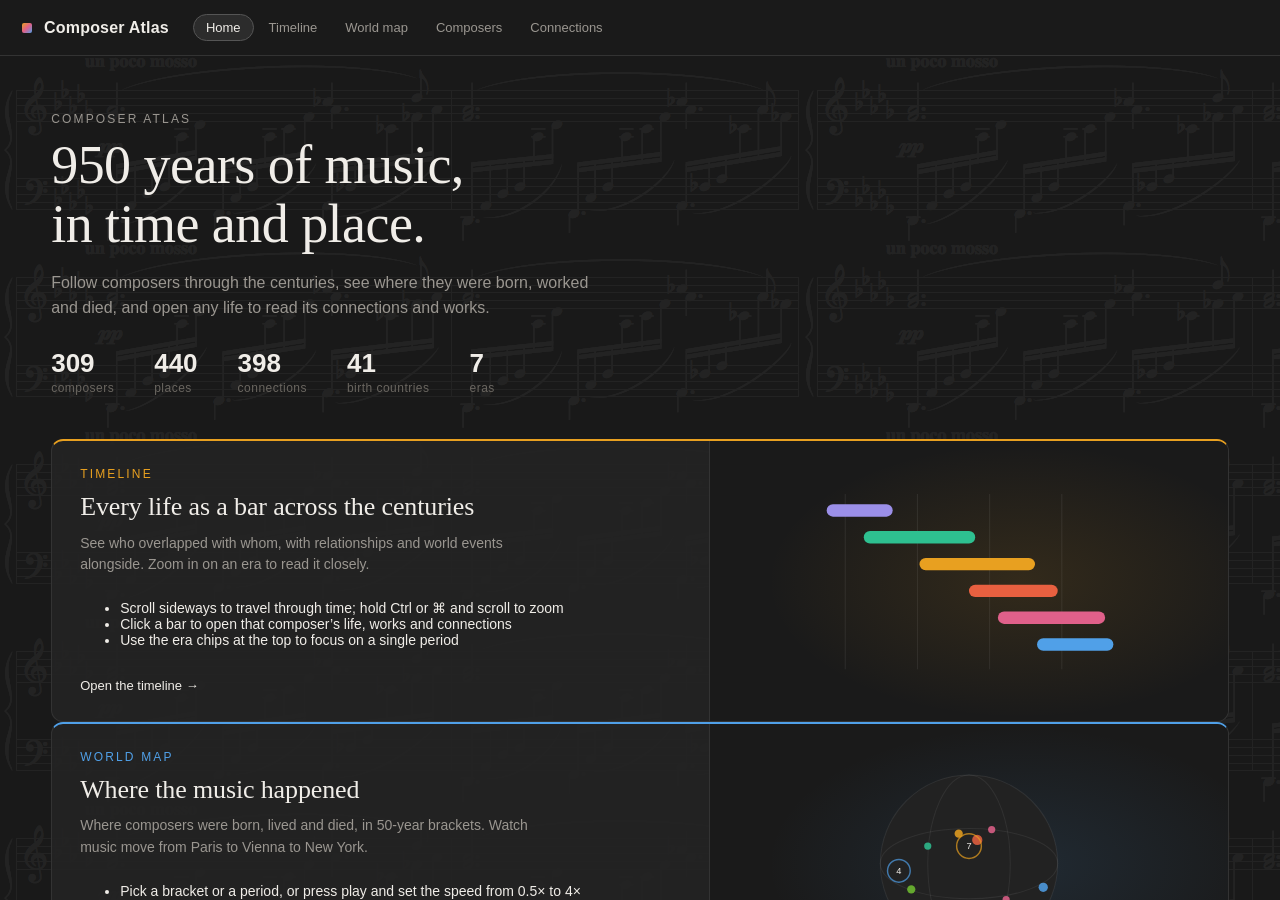
